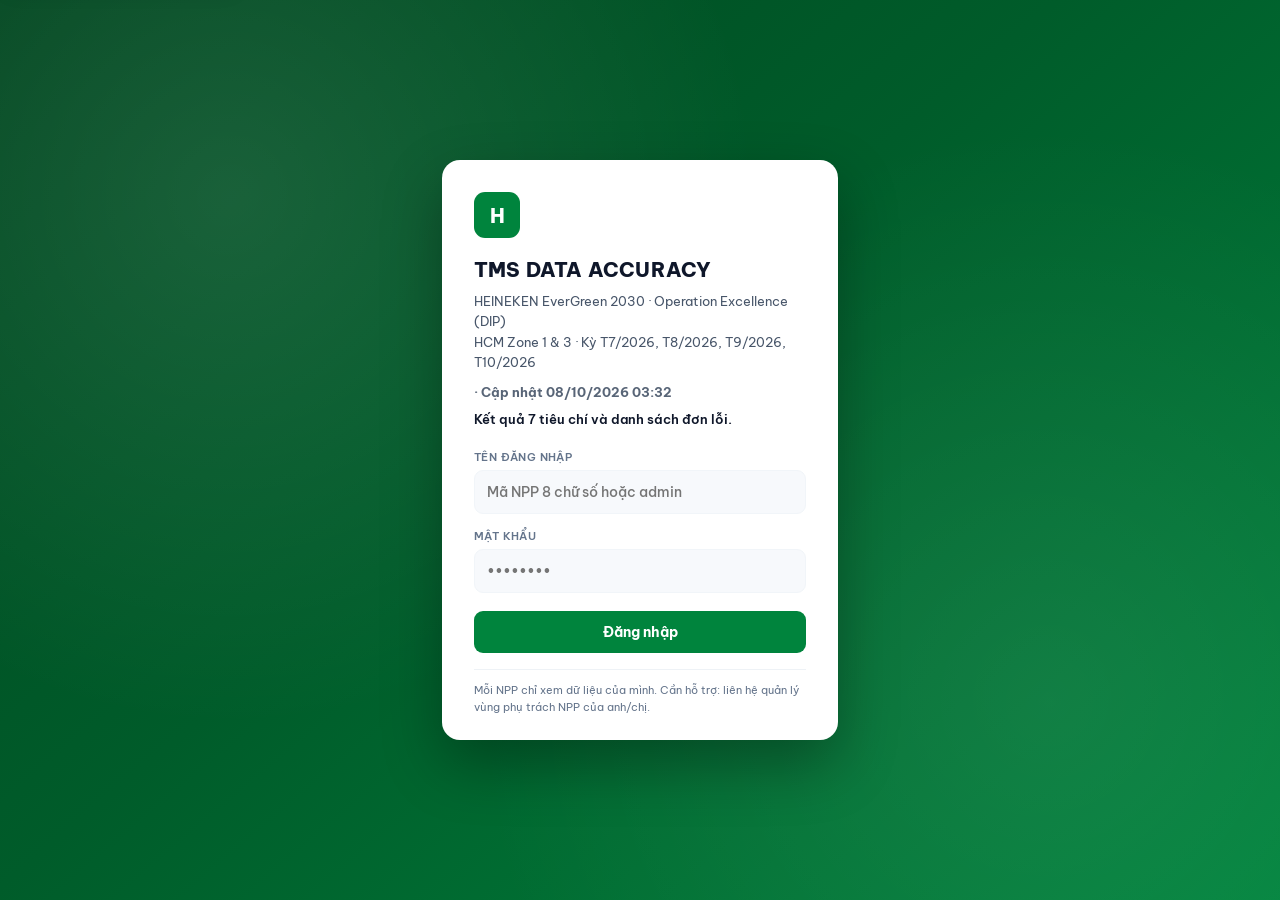
==== index.html @ 4afe0c62 "Cập nhật dashboard htranng97/Github-TMS@84542b5f4bfdf461547939c406c654702b0a2bc8" ====
<!doctype html>
<html lang="vi" data-theme="light"><head><meta charset="utf-8">
<meta name="viewport" content="width=device-width,initial-scale=1,viewport-fit=cover">
<meta name="robots" content="noindex,nofollow">
</head><body class="locked">
<title>TMS Data Accuracy · HCM Zone 1 &amp; 3</title>
<meta name="description" content="Bảng điều khiển KPI độ chính xác dữ liệu TMS — HCM Zone 1 &amp; 3, 6 tiêu chí.">
<link rel="preconnect" href="https://fonts.googleapis.com">
<link rel="preconnect" href="https://fonts.gstatic.com" crossorigin>
<link rel="stylesheet" href="https://fonts.googleapis.com/css2?family=Be+Vietnam+Pro:wght@400;500;600;700;800&amp;display=swap">
<style>
/* ══════════════════════════════════════════════════════════════════
   DESIGN TOKENS — REDESIGN v1. Moi mau/kich thuoc khai bao o day.
   Cam hard-code mau trong rule CSS.
   ══════════════════════════════════════════════════════════════════ */
:root{
  /* — thuong hieu — */
  --brand:#00843D; --brand-deep:#005C2A; --brand-tint:#E8F4ED;
  --tiger:#FFB81C; --larue:#E4002B; --biaviet:#0B4DA2; --edelweiss:#7BAFD4;
  /* — chu — */
  --ink:#0F172A; --ink-2:#475569; --ink-3:#94A3B8;
  --ink-label:#64748B;              /* nhan 11px: #94A3B8 chi 2,6:1 — khong du 4,5:1 */
  /* — be mat — */
  --line:#F1F5F9; --line-strong:#E2E8F0; --bg:#F7F9FC; --surface:#FFFFFF; --surface-2:#FAFCFE;
  /* — tin hieu — */
  --up:#16A34A; --down:#DC2626; --warn:#F59E0B;
  --up-ink:#15803D; --down-ink:#B91C1C; --warn-ink:#92610A;   /* ban dam cho CHU */
  /* — hinh khoi — */
  --r-card:16px; --r-panel:18px; --r-pill:999px;
  --sh-1:0 1px 2px rgba(15,23,42,.05);
  --sh-2:0 10px 28px -8px rgba(15,23,42,.12);
  --ease:cubic-bezier(.4,0,.2,1);
  /* — nhip — */
  --sp-1:8px; --sp-2:12px; --sp-3:16px; --sp-4:20px; --sp-5:24px; --sp-6:32px;
  /* — chu bat bien (khong doi theo theme) — */
  --white:#FFFFFF; --black:#000000;
  /* — font — */
  --ui:"Be Vietnam Pro","Inter",system-ui,-apple-system,"Segoe UI",Roboto,"Helvetica Neue",sans-serif;
  color-scheme:light;

  /* ── ALIAS: ten token cu tro vao token moi, JS/CSS cu khong phai sua ── */
  --brand-dk:var(--brand-deep); --brand-lt:var(--brand-tint);
  --s1:var(--biaviet); --s2:var(--larue); --s3:var(--edelweiss); --s4:var(--tiger);
  --good:var(--up-ink); --crit:var(--down); --warn-old:var(--warn-ink);
  --grp1:#94A3B8; --grp2:#CBD5E1; --rowhov:#F1F5F9;
  --plane:var(--bg);
  --ink2:var(--ink-2); --muted:var(--ink-label);
  --grid:#EEF2F6; --axis:var(--ink-3); --border:var(--line);
}
:root[data-theme="dark"]{
  --brand:#2FB866; --brand-deep:#1E8C4A; --brand-tint:#10271B;
  --tiger:#FFC94D; --larue:#FF6B7A; --biaviet:#5B9BE8; --edelweiss:#9BC6E6;
  --ink:#F1F5F9; --ink-2:#CBD5E1; --ink-3:#7F8C9E; --ink-label:#A3B0C2;
  --line:#1F2937; --line-strong:#334155; --bg:#0B1017; --surface:#151C26; --surface-2:#1A2330;
  --up:#34D399; --down:#F87171; --warn:#FBBF24;
  --up-ink:#5DDCA6; --down-ink:#FCA5A5; --warn-ink:#FCD34D;
  --sh-1:0 1px 2px rgba(0,0,0,.45);
  --sh-2:0 10px 28px -8px rgba(0,0,0,.6);
  --grp1:#64748B; --grp2:#3B4657; --rowhov:#1E2736;
  --grid:#273244;
  --dangerbg:#7F1D1D;
  color-scheme:dark;
}

/* token tu dong cho cac mau ban dam / nen-mau con lai */
:root{
  --x-00461f:#00461f;
  --x-046804:#046804;
  --x-06203d:#06203d;
  --x-066b31:#066b31;
  --x-08210f:#08210f;
  --x-087a39:#087a39;
  --x-111:#111;
  --x-1c62b8:#1c62b8;
  --x-1d1400:#1d1400;
  --x-2a0808:#2a0808;
  --x-2b0b0b:#2b0b0b;
  --x-3d2c00:#3d2c00;
  --x-4ede4e:#4ede4e;
  --x-6b4a00:#6b4a00;
  --x-7a5300:#7a5300;
  --x-7a5b00:#7a5b00;
  --x-7d1a1a:#7d1a1a;
  --x-8f1c1c:#8f1c1c;
  --x-8fbdf0:#8fbdf0;
  --x-999:#999;
  --x-a32020:#a32020;
  --x-a9760a:#a9760a;
  --x-b23232:#b23232;
  --x-e0a52a:#e0a52a;
  --x-e8bd63:#e8bd63;
  --x-f0b429:#f0b429;
  --x-ff8a8a:#ff8a8a;
  --x-ff9d9d:#ff9d9d;
  --x-ffd06b:#ffd06b;
}

:where(a,button,select,input,[tabindex]):focus-visible{
  outline:3px solid var(--white);outline-offset:2px;box-shadow:0 0 0 5px color-mix(in srgb, var(--black) 60%, transparent);border-radius:6px}
main :where(a,button,select,input,[tabindex]):focus-visible{outline-color:var(--ink);box-shadow:0 0 0 5px color-mix(in srgb, var(--brand) 35%, transparent)}
.sr-only{position:absolute;width:1px;height:1px;padding:0;margin:-1px;overflow:hidden;clip:rect(0 0 0 0);white-space:nowrap;border:0}
.skip{position:absolute;left:8px;top:-60px;z-index:300;background:var(--surface);color:var(--ink);
  padding:8px 16px;border-radius:9px;font-weight:700;box-shadow:0 6px 22px color-mix(in srgb, var(--black) 25%, transparent);transition:top .12s}
.skip:focus{top:8px}
@media (prefers-reduced-motion:reduce){*,*::before,*::after{transition-duration:.01ms!important;animation-duration:.01ms!important}}
@media (forced-colors:active){.bar-mini i{forced-color-adjust:none;background:Highlight}}
*{box-sizing:border-box}
html{overflow-x:hidden}
body{margin:0;background:var(--plane);color:var(--ink);font:400 14px/1.5 var(--ui);-webkit-font-smoothing:antialiased}
h1,h2,h3,.num,.val{font-family:var(--ui);letter-spacing:-.2px}
a{color:var(--brand)}
/* Mốc thời gian cập nhật dữ liệu */
.upd{display:inline-block;margin-left:6px;padding:2px 8px;border-radius:999px;
     background:color-mix(in srgb, var(--white) 18%, transparent);font-weight:700;font-size:13px;white-space:nowrap}
.upd-l{display:block;margin-top:10px;font-size:13px;font-weight:700;opacity:.9}
footer .upd-f{font-weight:700}
/* ---------- header ---------- */
body>header{background:linear-gradient(100deg,var(--brand-dk),var(--brand));color:var(--white);padding:16px 24px 0}
.hrow{display:flex;align-items:center;gap:16px;flex-wrap:wrap}
.logo{width:38px;height:38px;border-radius:9px;background:var(--white);display:grid;place-items:center;color:var(--brand);font:800 16px var(--ui);flex:none}
body>header h1{margin:0;font-size:20px;font-weight:800;letter-spacing:.2px}
body>header .sub{font-size:13px;opacity:.9;margin-top:2px}
.hspace{flex:1}
.ctrl{display:flex;align-items:center;gap:8px;flex-wrap:wrap;justify-content:flex-end}
select,button.btn{font:500 13px var(--ui);padding:8px 12px;border-radius:8px;border:1px solid color-mix(in srgb, var(--white) 62%, transparent);background:color-mix(in srgb, var(--white) 16%, transparent);color:var(--white);cursor:pointer;min-height:38px}
select option{color:var(--x-111)}
button.btn:hover,select:hover{background:color-mix(in srgb, var(--white) 24%, transparent)}
nav{display:flex;gap:2px;margin-top:16px;overflow-x:auto}
nav button{background:none;border:0;color:color-mix(in srgb, var(--white) 82%, transparent);font:600 13px var(--ui);padding:8px 12px;border-radius:9px 9px 0 0;cursor:pointer;white-space:nowrap}
nav button:hover{background:color-mix(in srgb, var(--white) 12%, transparent);color:var(--white)}
nav button.on{background:var(--plane);color:var(--brand);font-weight:700}
/* ---------- layout ---------- */
main{padding:20px 24px 32px;max-width:1500px;margin:0 auto}
.page{display:none} .page.on{display:block}
.card{background:var(--surface);border:1px solid var(--border);border-radius:14px;padding:16px 20px;margin-bottom:18px}
.card h2{margin:0 0 3px;font-size:16px;font-weight:700}
.card .cap{color:var(--ink2);font-size:13px;margin:0 0 14px}
.grid{display:grid;gap:12px}
/* Ô lưới mặc định min-width:auto nên không co dưới bề rộng nội dung —
   khung cuộn ngang của biểu đồ bị đẩy tràn cả trang trên điện thoại. */
.grid>*{min-width:0}
.cwrap{min-width:0}
.g4{grid-template-columns:repeat(auto-fit,minmax(215px,1fr))}
.g3{grid-template-columns:repeat(auto-fit,minmax(290px,1fr))}
.g2{grid-template-columns:repeat(auto-fit,minmax(380px,1fr))}
/* ---------- tiles ---------- */
.tile{background:var(--surface);border:1px solid var(--border);border-radius:14px;padding:16px 16px}
.tile .lbl{font-size:11px;font-weight:600;letter-spacing:.5px;text-transform:uppercase;color:var(--muted)}
.tile .val{font:800 32px/1.15 var(--ui);margin:7px 0 3px}
.tile .note{font-size:13px;color:var(--ink2)}
.tile.hero{background:linear-gradient(115deg,var(--brand-dk),var(--brand));color:var(--white);border:0}
.tile.hero.bad{background:linear-gradient(115deg,var(--x-7d1a1a),var(--x-b23232))}
.tile.hero.warn{background:linear-gradient(115deg,var(--x-7a5300),var(--x-a9760a))}
.tile.hero .lbl,.tile.hero .note{color:color-mix(in srgb, var(--white) 88%, transparent)}
.tile.hero .chip{background:color-mix(in srgb, var(--white) 18%, transparent);border-color:color-mix(in srgb, var(--white) 50%, transparent);color:var(--white)}
.tile.hero .val{font-size:32px}
.bar-mini{height:6px;border-radius:3px;background:var(--grid);margin-top:9px;overflow:hidden}
.bar-mini i{display:block;height:100%;border-radius:3px}
/* ---------- chips ---------- */
.chip{display:inline-flex;align-items:center;gap:5px;font:600 11px var(--ui);padding:3px 8px;border-radius:999px;white-space:nowrap;max-width:100%}
.chip .ic{font-size:11px;line-height:1}
.lchip{display:flex;flex-direction:column;align-items:flex-start;gap:1px;border-radius:9px;padding:4px 8px;margin:0 0 4px;max-width:240px;white-space:normal}
.lchip .ic{display:none}
.lchip strong{font-weight:700}
.lchip em{font-style:normal;font-weight:500;font-size:11px;color:var(--ink2);line-height:1.35}
.chip.pass{color:var(--x-046804);background:color-mix(in srgb, var(--up) 13%, transparent);border:1px solid color-mix(in srgb, var(--up) 35%, transparent)}
.chip.fail{color:var(--x-a32020);background:color-mix(in srgb, var(--down) 13%, transparent);border:1px solid color-mix(in srgb, var(--down) 40%, transparent)}
.chip.gap{color:var(--x-7a5b00);background:color-mix(in srgb, var(--warn) 16%, transparent);border:1px solid color-mix(in srgb, var(--warn) 45%, transparent)}
/* Chip Loại lỗi: VẠCH TRÁI = nhóm tiêu chí (đúng màu biểu đồ ở tab Tổng quan),
   NỀN = mức ưu tiên. Nền đỏ chỉ dành cho tiêu chí mà NPP của dòng đó ĐANG TRƯỢT;
   tiêu chí đang đạt để nền xám — lỗi vẫn ghi nhận nhưng không phải việc phải làm ngay. */
.lchip{border-radius:3px 9px 9px 3px}
/* Mọi đơn trong bảng đều là lỗi -> TẤT CẢ chip dùng CHUNG MỘT NỀN (.chip.fail).
   Không tách nền theo tiêu chí đang trượt / đang đạt: bảng có tới 12 cột,
   thêm một tầng màu nữa chỉ làm rối mắt. Câu hỏi "tiêu chí nào đang trượt"
   đã được 4 thẻ đầu tab trả lời rồi, không cần lặp lại ở từng dòng. */
.lchip .xm{font-style:normal;margin-right:2px}
.lchip{border-left-width:3px!important;border-left-style:solid!important}
.lchip.c-geo{border-left-color:var(--s1)!important}
.lchip.c-ot{border-left-color:var(--s2)!important}
.lchip.c-dt{border-left-color:var(--s3)!important}
.lchip.c-pl{border-left-color:var(--s4)!important}
.lchip.c-un{border-left-color:var(--axis)!important}
:root[data-theme="dark"] .chip.pass{color:var(--x-4ede4e)}
:root[data-theme="dark"] .chip.fail{color:var(--x-ff8a8a)}
:root[data-theme="dark"] .chip.gap{color:var(--x-ffd06b)}
/* ---------- table ---------- */
table{width:100%;border-collapse:collapse;font-size:13px}
th{text-align:left;font:600 11px var(--ui);letter-spacing:.4px;text-transform:uppercase;color:var(--muted);padding:8px 8px;border-bottom:1px solid var(--axis);white-space:nowrap;position:sticky;top:0;background:var(--surface);z-index:2}
/* Ô tiêu đề DÒNG là dữ liệu (tên NPP, biển số, tài khoản) — không viết hoa toàn bộ,
   nếu không "HMcc" sẽ hiện thành "HMCC", sai tên nhà phân phối. */
tbody th{text-transform:none;font:600 13px var(--ui);letter-spacing:0;color:var(--ink)}
td{padding:8px 8px;border-bottom:1px solid var(--grid);vertical-align:middle}
td.n{text-align:right;font-variant-numeric:tabular-nums}
tbody tr:hover{background:var(--brand-lt)}
.scroll{max-height:560px;overflow:auto;border:1px solid var(--border);border-radius:10px;position:relative}
.scroll.more{-webkit-mask-image:linear-gradient(var(--black) 93%,transparent);mask-image:linear-gradient(var(--black) 93%,transparent)}
.scrollnote{font:500 13px var(--ui);color:var(--ink2);margin:0 0 6px;display:flex;align-items:center;gap:6px}
.scrollnote::before{content:"⇅";font-size:13px;color:var(--muted)}
.wrap{overflow-x:auto}
/* ---------- charts ---------- */
svg{display:block;width:100%;height:auto;overflow:visible}
/* Biểu đồ vẽ bằng viewBox nên chữ co giãn theo bề ngang khung chứa.
   Giới hạn phóng tối đa 1,25x ở màn hình rộng (trước đây tới 1,79x — chữ trục to hơn cả tiêu đề)
   và chặn thu nhỏ dưới ngưỡng đọc được ở màn hình hẹp (trước đây còn ~0,45x ≈ 5px). */
.cwrap{overflow-x:auto;-webkit-overflow-scrolling:touch}
.cwrap>svg{margin-inline:auto}
@media (max-width:760px){
  .cwrap{padding-bottom:6px}
  .cwrap>svg{min-width:620px}
  .cwrap::after{content:"↔ vuốt ngang";display:block;
    font:500 11px var(--ui);color:var(--muted);padding-top:4px}
}
.gl{stroke:var(--grid);stroke-width:1}
.ax{stroke:var(--axis);stroke-width:1}
.tk{fill:var(--muted);font:500 11px var(--ui);font-variant-numeric:tabular-nums}
.vl{fill:var(--ink);font:600 11px var(--ui);font-variant-numeric:tabular-nums}
.thr{stroke:var(--crit);stroke-width:1.5;stroke-dasharray:5 4}
.thrl{fill:var(--crit);font:600 11px var(--ui)}
.legend{display:flex;gap:16px;flex-wrap:wrap;margin:4px 0 12px}
.legend span{display:inline-flex;align-items:center;gap:6px;font-size:13px;color:var(--ink2)}
.legend i{width:22px;height:0;border-top-width:3px;border-top-style:solid;flex:none}
.hit{fill:transparent;cursor:pointer}
.seg-l{fill:var(--white);font:700 11px var(--ui);font-variant-numeric:tabular-nums;pointer-events:none;
  paint-order:stroke;stroke:color-mix(in srgb, var(--black) 28%, transparent);stroke-width:2.5px}
.rowlink{cursor:pointer}
.rowlink .rowbg{fill:transparent}
.rowlink:hover .rowbg,.rowlink:focus .rowbg,.rowlink:focus-visible .rowbg{fill:var(--brand-lt)}
.rowlink:hover .vl.rlbl,.rowlink:focus .vl.rlbl{fill:var(--brand);text-decoration:underline}
.rowlink:focus-visible{outline:2px solid var(--brand);outline-offset:1px}
.rowlink .rlgo{fill:var(--muted);font:700 13px var(--ui)}
.rowlink:hover .rlgo,.rowlink:focus .rlgo{fill:var(--brand)}
#tip{position:fixed;z-index:99;pointer-events:none;background:var(--surface);color:var(--ink);border:1px solid var(--border);border-radius:9px;padding:8px 12px;font-size:13px;box-shadow:0 6px 22px color-mix(in srgb, var(--black) 16%, transparent);opacity:0;transition:opacity .1s;max-width:260px}
#tip b{font-weight:700}
#tip .r{display:flex;align-items:center;gap:8px;margin-top:4px}
#tip .r i{width:9px;height:9px;border-radius:50%;flex:none}
/* ---------- misc ---------- */
.banner{background:var(--brand-lt);border:1px solid color-mix(in srgb, var(--brand) 25%, transparent);border-left:4px solid var(--brand);border-radius:10px;padding:12px 16px;font-size:13px;margin-bottom:18px;color:var(--ink2)}
.banner b{color:var(--ink)}
.f{display:flex;gap:8px;flex-wrap:wrap;align-items:center;margin-bottom:12px}
.f input,.f select{font:500 13px var(--ui);padding:8px 8px;border-radius:8px;border:1px solid var(--border);background:var(--surface);color:var(--ink)}
.f input[type=text]{min-width:190px}
.f input[type=checkbox]{min-width:0;width:15px;height:15px;padding:0;border-radius:4px}
.pager{display:flex;align-items:center;gap:8px;flex-wrap:wrap;margin-top:12px}
.pager button{font:600 13px var(--ui);padding:8px 12px;border-radius:8px;border:1px solid var(--border);
  background:var(--surface);color:var(--ink);cursor:pointer;min-height:36px}
.pager button:disabled{opacity:.4;cursor:not-allowed}
.pager .pinfo{font:600 13px var(--ui);color:var(--ink2);font-variant-numeric:tabular-nums}
.btn-exp{font:600 13px var(--ui);padding:8px 12px;border-radius:8px;border:1px solid var(--brand);
  background:var(--brand);color:var(--white);cursor:pointer;min-height:36px}
.btn-exp:hover{background:var(--brand-dk)}
:root[data-theme="dark"] .btn-exp{background:var(--x-087a39);border-color:var(--x-087a39)}
:root[data-theme="dark"] .btn-exp:hover{background:var(--x-066b31);border-color:var(--x-066b31)}
.btn-exp:disabled,.btn-csv:disabled{opacity:.45;cursor:not-allowed}
.btn-csv{font:600 13px var(--ui);padding:8px 12px;border-radius:8px;border:1px solid var(--border);
  background:var(--surface);color:var(--ink2);cursor:pointer;min-height:36px}
.btn-csv:hover{border-color:var(--brand);color:var(--brand)}
.pill{font:600 11px var(--ui);color:var(--ink2);background:var(--plane);border:1px solid var(--border);padding:4px 8px;border-radius:999px}
.kv{display:grid;grid-template-columns:auto 1fr;gap:6px 12px;font-size:13px}
.kv dt{color:var(--ink2)} .kv dd{margin:0;font-weight:600;font-variant-numeric:tabular-nums}
ul.tight{margin:6px 0 0;padding-left:16px} ul.tight li{margin:4px 0;color:var(--ink2)}
ul.tight b{color:var(--ink)}
footer{color:var(--muted);font-size:13px;text-align:center;padding:8px 0 32px;line-height:1.7}
.formula{font:500 13px ui-monospace,SFMono-Regular,Menlo,monospace;background:var(--plane);border:1px solid var(--border);border-radius:7px;padding:2px 8px;display:inline-block;color:var(--ink2)}
/* ================= RESPONSIVE ================= */
@media (max-width:1100px){ main{padding:16px 16px 32px} body>header{padding:12px 16px 0} }
@media (max-width:860px){
  nav{flex-wrap:wrap;gap:4px;overflow:visible}
  .recs{grid-template-columns:1fr}
  nav button{flex:1 1 30%;font-size:13px;padding:8px 8px;border-radius:9px;text-align:center}
  nav button.on{background:var(--plane)}
  .g4{grid-template-columns:repeat(auto-fit,minmax(160px,1fr))}
  .g2,.g3{grid-template-columns:1fr}
  body>header h1{font-size:16px}
  body>header .sub{font-size:11px}
  .card{padding:16px 12px}
  .tile .val{font-size:32px} .tile.hero .val{font-size:32px}
}
@media (max-width:640px){
  .hspace{flex-basis:100%;height:0}
  .ctrl{width:100%;justify-content:stretch;margin-top:10px}
  .ctrl>*{flex:1 1 auto}
  .who{flex:1 1 100%;text-align:center}
  nav button{flex:1 1 30%;font-size:11px;padding:8px 4px}
  body>header{padding:8px 12px 0}
  .logo{width:32px;height:32px;font-size:16px}
  body>header h1{font-size:16px;line-height:1.25}
  body>header{padding-top:8px}
  body>header .sub{font-size:11px;line-height:1.35;margin-top:1px}
  .hrow{gap:8px}
  .who{padding:4px 8px;font-size:11px}
  nav{margin-top:10px}
  .ctrl{margin-top:8px;gap:6px}
  select,button.btn{padding:8px 8px;font-size:13px;min-height:34px}
  main{padding:12px 12px 32px}
  /* Vùng chạm: nav 30px, checkbox 15px, nút phân trang <32px — dưới chuẩn WCAG 2.5.5 */
  nav button{min-height:40px}
  .f input,.f select{min-height:40px}
  .f input[type=checkbox]{width:20px;height:20px;min-height:0}
  .pager button,.btn-exp,.btn-csv{min-height:40px}
  .cellbtn{min-height:34px}
  .banner{padding:12px 12px;font-size:13px}
  /* Bảng -> thẻ: mỗi dòng là 1 khối, nhãn cột hiện trước giá trị */
  table.rt thead{position:absolute;width:1px;height:1px;overflow:hidden;clip:rect(0 0 0 0)}
  table.rt,table.rt tbody,table.rt tr,table.rt td{display:block;width:100%}
  table.rt tr{border:1px solid var(--border);border-radius:11px;margin-bottom:10px;padding:4px 2px;background:var(--surface)}
  table.rt tr.pg.alt{background:var(--plane)}
  table.rt td{border:0;border-bottom:1px solid var(--grid);display:flex;justify-content:space-between;
    align-items:center;gap:12px;padding:8px 12px;text-align:right}
  table.rt td:last-child{border-bottom:0}
  table.rt td::before{content:attr(data-l);font:600 11px var(--ui);letter-spacing:.3px;text-transform:uppercase;
    color:var(--muted);text-align:left;flex:1 1 38%;min-width:0}
  table.rt td>*,table.rt td .chip{max-width:100%}
  table.rt td .chip{white-space:normal;text-align:left}
  table.rt td{flex-wrap:wrap;min-width:0}
  table.rt td.n{text-align:right}
  table.rt td[hidden]{display:none!important}
  table.rt td{padding:6px 12px;font-size:13px}
  table.rt td::before{font-size:11px}
  table.rt tr{margin-bottom:8px}
  table.rt .seqn,table.rt .rbadge{font-size:11px}
  #p-errors table.rt td .plan-h{font-size:13px}
  table.rt tr.pg td:first-child{border-left:0}
  table.rt tr.pg{border-left:4px solid var(--axis)}
  table.rt tr.pg.g0{border-left-color:var(--grp1)}
  table.rt tr.pg.g1{border-left-color:var(--grp2)}
  /* Trước: gỡ khung cuộn trên điện thoại làm bảng dài bung hết —
     trang "4 tiêu chí còn lại" cao 46.192px (≈55 màn hình). Giữ khung cuộn lại. */
  .scroll{max-height:72vh;overflow:auto}
}
/* ================= PRINT ================= */
@media print{
  nav,.ctrl,.skip,#tip,.f,.pager{display:none!important}
  body>header{background:none!important;color:var(--black);padding:0 0 8px;border-bottom:2px solid var(--black)}
  body>header h1,body>header .sub{color:var(--black)}
  .logo{background:var(--black);color:var(--white)}
  body.locked>header,body.locked>main{display:block!important}
  #login{display:none!important}
  .page{display:none!important} .page.on{display:block!important}
  .scroll,.wrap{max-height:none!important;overflow:visible!important;border:0}
  th{position:static!important}
  thead{display:table-header-group} tr{break-inside:avoid} .card{break-inside:avoid;border:1px solid var(--x-999)}
  .tile.hero{background:none!important;color:var(--black)!important;border:2px solid var(--black)}
  .tile.hero .lbl,.tile.hero .note{color:var(--black)!important}
}
/* ---- nhóm dòng cùng PlanNumber ---- */
tr.pg td{background:var(--surface)}
tr.pg.alt td{background:var(--plane)}
tr.pg td:first-child{border-left:3px solid transparent}
tr.pg.g0 td:first-child{border-left-color:var(--grp1)}
tr.pg.g1 td:first-child{border-left-color:var(--grp2)}
tr.pg.start td{border-top:2px solid var(--axis)}
tr.pg.start:first-child td{border-top:0}
tbody tr.pg:hover td{background:var(--rowhov)}
tbody tr.pg:hover td.gap-bad{background:color-mix(in srgb, var(--down) 20%, transparent)}
button.tile-act{text-align:left;font:inherit;cursor:pointer;display:block;width:100%}
button.tile-act:hover{border-color:var(--brand);box-shadow:0 2px 10px color-mix(in srgb, var(--brand) 14%, transparent)}
.gonote{color:var(--brand);font-weight:600;margin-top:8px}
/* Tile trong cùng hàng có nội dung dài ngắn khác nhau nên nhãn, số và dòng "Xem chi tiết"
   lệch nhau tới ~30px. Đẩy CTA xuống đáy để mọi tile cùng mốc. */
.grid.g4>.tile,.grid.g4>.tile-act{display:flex;flex-direction:column}
.grid.g4>.tile .gonote,.grid.g4>.tile-act .gonote{margin-top:auto;padding-top:8px}
.cellbtn{background:none;border:0;padding:0;cursor:pointer;display:inline-flex;align-items:center;gap:5px;font:inherit}
.cellbtn:hover .chip{text-decoration:underline}
.gochev{color:var(--brand);font-weight:700;font-size:13px}
h2.sect{font-size:16px;font-weight:700;margin:22px 0 2px}
p.sect-cap{color:var(--ink2);font-size:13px;margin:0 0 12px}
.plan-h{display:flex;align-items:center;gap:8px;font-weight:700}
.plan-h .dot{width:9px;height:9px;border-radius:50%;flex:none}
.uchip{display:inline-flex;align-items:center;gap:6px;font:600 13px var(--ui);background:var(--surface);
  border:1px solid var(--border);border-radius:999px;padding:3px 8px;margin:3px 5px 0 0;color:var(--ink)}
.uchip b{color:var(--crit);font-variant-numeric:tabular-nums}
.recs{display:grid;gap:12px}
@media(min-width:1000px){
  .recs{grid-template-columns:1fr 1fr}
  .recs:has(>.rec:only-child){grid-template-columns:minmax(0,760px)}
}
.rec{border:1px solid var(--border);border-left:4px solid var(--axis);border-radius:12px;padding:12px 16px;background:var(--plane)}
.rec.pri-hi{border-left-color:var(--crit)}
.rec.pri-md{border-left-color:var(--warn)}
.rec.pri-lo{border-left-color:var(--brand)}
.rec-h{display:flex;align-items:center;gap:8px;flex-wrap:wrap}
.rec-u{font:700 16px var(--ui)}
.rec-n{font-size:13px;color:var(--ink2);margin:8px 0 0;font-variant-numeric:tabular-nums}
.rec-c{font-size:13px;color:var(--ink2);margin:9px 0 0;line-height:1.55}
.rec-c b,.rec-a b{color:var(--ink)}
.rec-a{margin:11px 0 0;padding-left:0;list-style:none;counter-reset:ra}
.rec-a li{position:relative;font-size:13px;color:var(--ink2);line-height:1.55;margin:0 0 9px;padding-left:24px;counter-increment:ra}
.rec-a li::before{content:counter(ra);position:absolute;left:0;top:1px;width:18px;height:18px;border-radius:50%;
  background:var(--surface);border:1px solid var(--border);color:var(--ink2);font:700 11px var(--ui);display:grid;place-items:center}
.own{display:inline-block;font:700 11px var(--ui);letter-spacing:.3px;text-transform:uppercase;
  background:var(--surface);border:1px solid var(--border);color:var(--ink);padding:2px 8px;border-radius:999px;margin-right:7px;white-space:nowrap}
@media (max-width:400px){.own{white-space:normal;display:inline;border-radius:6px}.rec{padding:12px 12px}}
.ubar{display:flex;align-items:center;gap:8px;justify-content:flex-end}
.ubar .track{width:74px;height:7px;border-radius:4px;background:var(--grid);overflow:hidden;flex:none}
.ubar .track i{display:block;height:100%;border-radius:4px;background:var(--crit)}
.ubar b{font-variant-numeric:tabular-nums;min-width:52px;text-align:right}
.utag{font:600 11px var(--ui);border:1px solid var(--border);background:var(--plane);
  color:var(--ink2);padding:2px 8px;border-radius:999px;white-space:nowrap}
tr.hot th[scope=row],tr.hot td{background:color-mix(in srgb, var(--down) 6%, transparent)}
tr.hot:hover td{background:color-mix(in srgb, var(--down) 12%, transparent)}
.rank{display:inline-grid;place-items:center;width:20px;height:20px;border-radius:50%;font:700 11px var(--ui);
  background:var(--plane);border:1px solid var(--border);color:var(--ink2);margin-right:7px}
tr.hot .rank{background:var(--crit);border-color:var(--crit);color:var(--white)}
:root[data-theme="dark"] tr.hot .rank{color:var(--x-2a0808)}
details.dtbl{margin-top:12px;border-top:1px solid var(--grid);padding-top:8px}
details.dtbl>summary{cursor:pointer;font:600 13px var(--ui);color:var(--brand);padding:4px 0}
details.dtbl>summary:focus-visible{outline:3px solid var(--ink);outline-offset:2px}
.plan-c{display:flex;align-items:center;gap:8px;color:var(--muted)}
.plan-c .ln{width:9px;text-align:center;flex:none}
.rbadge{font:600 11px var(--ui);color:var(--ink2);background:var(--plane);border:1px solid var(--border);
  padding:2px 8px;border-radius:999px;white-space:nowrap}
tr.pg.alt .rbadge{background:var(--surface)}
.seqn{font:500 11px var(--ui);color:var(--muted);font-variant-numeric:tabular-nums}
td.gap-bad{background:color-mix(in srgb, var(--down) 12%, transparent);color:var(--x-a32020);font-weight:700}
td.gap-bad::before{content:"✕ ";font-size:11px}
:root[data-theme="dark"] td.gap-bad{color:var(--x-ff8a8a);background:color-mix(in srgb, var(--down) 22%, transparent)}
tbody tr:hover td.gap-bad{background:color-mix(in srgb, var(--down) 20%, transparent)}
/* ---- trang Cách chấm điểm ---- */
.gatewrap{background:var(--plane);border:1px solid var(--border);border-radius:12px;padding:12px 8px}
.gatewrap svg{max-width:920px;margin:0 auto}
.gate-m{display:none}
.gm-list{display:flex;flex-wrap:wrap;gap:6px;justify-content:center}
.gm-k{font:600 13px var(--ui);background:var(--surface);border:1px solid var(--axis);
  border-radius:8px;padding:6px 8px;color:var(--ink)}
.gm-and{text-align:center;margin:10px 0;font:600 13px var(--ui);color:var(--ink2);position:relative}
.gm-and::before{content:"↓";display:block;font-size:16px;color:var(--muted);margin-bottom:4px}
.gm-and b{color:var(--brand);font-weight:800}
.gm-out{border-radius:10px;padding:8px 12px;font:700 13px var(--ui);margin-top:8px;text-align:center}
.gm-out em{display:block;font:500 11px var(--ui);font-style:normal;color:var(--ink2);margin-top:3px}
.gm-out.ok{background:color-mix(in srgb, var(--up) 12%, transparent);border:1px solid var(--good);color:var(--x-046804)}
.gm-out.no{background:color-mix(in srgb, var(--down) 12%, transparent);border:1px solid var(--crit);color:var(--x-a32020)}
:root[data-theme="dark"] .gm-out.ok{color:var(--x-4ede4e)}
:root[data-theme="dark"] .gm-out.no{color:var(--x-ff8a8a)}
.gt-t{fill:var(--ink);font:600 13px var(--ui)}
.gt-g{fill:var(--brand);font:800 16px var(--ui)}
.gt-s{fill:var(--muted);font:500 11px var(--ui)}
.gt-o{font:700 13px var(--ui)}
.tiers{display:grid;gap:12px}
@media(min-width:900px){.tiers{grid-template-columns:repeat(2,1fr)}}
.tier{border:1px solid var(--border);border-radius:12px;padding:12px 16px;background:var(--plane);border-top:4px solid var(--axis)}
.tier.t-hard{border-top-color:var(--crit)} .tier.t-mid{border-top-color:var(--s2)}
.tier.t-soft{border-top-color:var(--brand)} .tier.t-plan{border-top-color:var(--s1)}
.tier-h{display:flex;align-items:baseline;gap:12px;flex-wrap:wrap;margin-bottom:9px}
.tier-n{font:800 32px var(--ui);letter-spacing:-.5px}
.tier.t-hard .tier-n{color:var(--crit)} .tier.t-mid .tier-n{color:var(--s2)}
.tier.t-soft .tier-n{color:var(--brand)} .tier.t-plan .tier-n{color:var(--s1)}
.tier-l{font:600 13px var(--ui);color:var(--ink2)}
.tier ul{margin:0;padding-left:16px} .tier li{font-size:13px;color:var(--ink2);margin:0 0 5px;line-height:1.5}
.tier li b{color:var(--ink)}
.tier-w{margin:10px 0 0;font-size:13px;color:var(--ink2);line-height:1.55;background:var(--surface);
  border-radius:8px;padding:8px 12px}
.kgrid{display:grid;gap:12px}
@media(min-width:820px){.kgrid{grid-template-columns:repeat(2,1fr)}}
@media(min-width:1300px){.kgrid{grid-template-columns:repeat(3,1fr)}}
.kcard{border:1px solid var(--border);border-radius:12px;padding:16px 16px;background:var(--plane);display:flex;flex-direction:column}
.kcard.gapcard{background:color-mix(in srgb, var(--warn) 7%, transparent);border-color:color-mix(in srgb, var(--warn) 40%, transparent)}
.k-h{display:flex;align-items:center;gap:12px;margin-bottom:10px}
.k-i{font-size:20px;line-height:1;flex:none}
.k-n{font:700 13px var(--ui);letter-spacing:.2px}
.k-th{font:700 13px var(--ui);color:var(--brand)}
.kcard.gapcard .k-th{color:var(--warn-ink)}
.k-q{margin:0 0 10px;font-size:14px;font-weight:600;line-height:1.45;color:var(--ink)}
.k-ok{margin:0 0 8px;font-size:13px;color:var(--ink2);line-height:1.55}
.k-ex{margin:0 0 10px;font-size:13px;color:var(--ink2);line-height:1.55;background:var(--surface);
  border-left:3px solid var(--brand);border-radius:0 8px 8px 0;padding:8px 12px}
.kcard.gapcard .k-ex{border-left-color:var(--warn)}
.k-who{margin:auto 0 0;font-size:13px;color:var(--ink2);line-height:1.5;display:flex;gap:8px;align-items:flex-start}
.kcard code{font-family:ui-monospace,SFMono-Regular,Menlo,monospace;font-size:11px;background:var(--surface);
  border:1px solid var(--border);border-radius:5px;padding:1px 5px}
/* ---- Tóm tắt điều hành ---- */
.card.exsum{border-left:4px solid var(--brand);background:var(--plane)}
.exlead{font-size:14px;line-height:1.65;color:var(--ink2);margin:0 0 12px}
.exlead b{color:var(--ink)}
ol.exacts{margin:0 0 10px;padding-left:0;list-style:none;counter-reset:ex}
ol.exacts li{position:relative;padding-left:32px;margin:0 0 11px;counter-increment:ex;font-size:13px;line-height:1.55;color:var(--ink)}
ol.exacts li::before{content:counter(ex);position:absolute;left:0;top:0;width:21px;height:21px;border-radius:50%;
  background:var(--brand);color:var(--white);font:700 11px var(--ui);display:grid;place-items:center}
ol.exacts .exw{font-size:13px;color:var(--ink2);line-height:1.55;margin-top:3px}
/* hạn chót gắn liền chủ thể trong CTA điều hành */
.due{display:inline-block;font:700 11px var(--ui);letter-spacing:.3px;text-transform:uppercase;
  background:color-mix(in srgb, var(--down) 12%, transparent);border:1px solid color-mix(in srgb, var(--down) 40%, transparent);color:var(--x-a32020);
  padding:2px 8px;border-radius:999px;margin-right:7px;white-space:nowrap}
:root[data-theme="dark"] .due{color:var(--x-ff8a8a)}
.exif{margin:6px 0 0;font-size:13px;color:var(--ink2);line-height:1.55;
  border-left:3px solid var(--crit);padding-left:8px}
.exif b{color:var(--ink)}
/* ---- lối khiếu nại của NPP ---- */
ol.appeal{margin:10px 0 0;padding:0;list-style:none;counter-reset:ap}
ol.appeal li{position:relative;padding-left:24px;margin:0 0 8px;counter-increment:ap;
  font-size:13px;line-height:1.55;color:var(--ink2)}
ol.appeal li::before{content:counter(ap);position:absolute;left:0;top:1px;width:19px;height:19px;border-radius:50%;
  background:var(--brand);color:var(--white);font:700 11px var(--ui);display:grid;place-items:center}
ol.appeal b{color:var(--ink)}
.todo{background:var(--plane);border:1px dashed var(--axis);border-radius:6px;padding:1px 8px;
  font:600 13px var(--ui);color:var(--warn-ink)}
/* ---- trạng thái rỗng ---- */
.empty{padding:24px 16px;text-align:center;color:var(--ink2);font-size:13px;line-height:1.6}
.empty b{color:var(--ink);display:block;font-size:14px;margin-bottom:4px}
/* ---- tiêu đề cột bấm được để sắp xếp ---- */
th.sortable{padding:0}
th.sortable .sortbtn{width:100%;display:flex;align-items:center;gap:5px;background:none;border:0;cursor:pointer;
  font:600 11px var(--ui);letter-spacing:.4px;text-transform:uppercase;color:var(--muted);
  padding:8px 8px;min-height:0;border-radius:0;text-align:left}
th.sortable.n .sortbtn{justify-content:flex-end}
th.sortable .sortbtn:hover{color:var(--brand);background:var(--brand-lt)}
th.sortable .sar{font-size:11px;opacity:.35}
th.sortable[aria-sort="ascending"] .sortbtn,th.sortable[aria-sort="descending"] .sortbtn{color:var(--brand)}
th.sortable[aria-sort="ascending"] .sar,th.sortable[aria-sort="descending"] .sar{opacity:1}
#p-errors tbody tr.alt td{background:var(--plane)}
/* Trước: th{white-space:nowrap} khiến bề rộng cột do ĐỘ DÀI TIÊU ĐỀ quyết định —
   cột "Thời gian outlet→outlet (phút)" chiếm 277px cho giá trị "0,5", còn cột "Loại lỗi"
   chỉ được 98px nên dòng cao tới 417px và bảng tràn ngang (1454px trong khung 1344px). */
#p-errors .scroll th{white-space:normal}
#p-errors .scroll th .sortbtn{white-space:normal}
#p-errors .scroll td[data-l="Loại lỗi"],#p-errors .scroll th:last-child{min-width:196px}
#p-errors .scroll td[data-l="Mã chuyến"]{min-width:150px}
#p-errors .scroll .lchip{max-width:100%}
.sortnote{display:flex;align-items:center;gap:8px;flex-wrap:wrap;background:color-mix(in srgb, var(--warn) 10%, transparent);
  border:1px solid color-mix(in srgb, var(--warn) 40%, transparent);border-radius:9px;padding:8px 12px;font-size:13px;color:var(--ink2);margin:0 0 10px}
.errtbl th .chip{white-space:nowrap}
details.faq{border:1px solid var(--border);border-radius:10px;margin-bottom:8px;background:var(--plane)}
details.faq>summary{cursor:pointer;font:600 13px var(--ui);padding:12px 16px;list-style:none;
  display:flex;align-items:center;gap:8px;color:var(--ink)}
details.faq>summary::before{content:"?";flex:none;width:19px;height:19px;border-radius:50%;
  background:var(--brand);color:var(--white);font:700 11px var(--ui);display:grid;place-items:center}
details.faq>summary::-webkit-details-marker{display:none}
details.faq[open]>summary{border-bottom:1px solid var(--border)}
details.faq>summary:focus-visible{outline:3px solid var(--ink);outline-offset:-3px}
.faq-a{padding:12px 16px 12px 32px;font-size:13px;color:var(--ink2);line-height:1.65}
.faq-a b{color:var(--ink)}
/* ---------- login ---------- */
body.locked>header,body.locked>main{display:none}
#login{display:none;position:fixed;inset:0;z-index:200;background:linear-gradient(140deg,var(--x-00461f) 0%,var(--brand-dk) 45%,var(--brand) 100%);
  align-items:center;justify-content:center;padding:24px}
body.locked #login{display:flex}
#login::before{content:"";position:absolute;inset:0;
  background:radial-gradient(circle at 18% 22%,color-mix(in srgb, var(--white) 10%, transparent),transparent 42%),radial-gradient(circle at 82% 78%,color-mix(in srgb, var(--white) 7%, transparent),transparent 46%)}
#loginbox{position:relative;width:100%;max-width:396px;background:var(--surface);border-radius:18px;padding:32px 32px 24px;
  box-shadow:0 24px 60px color-mix(in srgb, var(--black) 32%, transparent);text-align:left}
#loginbox .lgo{width:46px;height:46px;border-radius:11px;background:var(--brand);color:var(--white);display:grid;place-items:center;font:800 20px var(--ui);margin-bottom:16px}
#loginbox h2{margin:0;font-size:20px;font-weight:800;letter-spacing:.2px}
#loginbox .lsub{margin:5px 0 8px;font-size:13px;color:var(--ink2);line-height:1.55}
#loginbox .lwhat{margin:0 0 20px;font-size:13px;color:var(--ink);line-height:1.5;font-weight:600}
#loginbox label{display:block;font:600 11px var(--ui);letter-spacing:.4px;text-transform:uppercase;color:var(--muted);margin:0 0 6px}
#loginbox input{width:100%;font:500 14px var(--ui);padding:12px 12px;margin-bottom:15px;border-radius:9px;
  border:1px solid var(--border);background:var(--plane);color:var(--ink)}
#loginbox input:focus{outline:2px solid var(--brand);outline-offset:1px;border-color:transparent}
.lbtn{width:100%;font:700 14px var(--ui);padding:12px;border:0;border-radius:9px;background:var(--brand);color:var(--white);cursor:pointer;margin-top:3px}
.lbtn:hover{background:var(--brand-dk)}
.lerr{display:none;font:600 13px var(--ui);color:var(--x-a32020);background:color-mix(in srgb, var(--down) 12%, transparent);border:1px solid color-mix(in srgb, var(--down) 40%, transparent);
  border-radius:8px;padding:8px 12px;margin-bottom:12px}
.lerr.on{display:block}
:root[data-theme="dark"] .lerr{color:var(--x-ff8a8a)}
.lnote{font-size:11px;color:var(--muted);line-height:1.55;margin:16px 0 0;padding-top:12px;border-top:1px solid var(--grid)}
.who{font:600 13px var(--ui);color:var(--white);background:color-mix(in srgb, var(--white) 16%, transparent);border:1px solid color-mix(in srgb, var(--white) 30%, transparent);padding:6px 12px;border-radius:999px;white-space:nowrap}
/* ═════════ Bộ chọn tiêu chí ở trang Chi tiết KPI ═════════ */
.kpisel{display:flex;gap:6px;flex-wrap:wrap;margin-bottom:16px}
.kpisel button{font:600 13px var(--ui);padding:8px 12px;min-height:40px;border-radius:999px;cursor:pointer;
  border:1px solid var(--border);background:var(--surface);color:var(--ink2)}
.kpisel button:hover{border-color:var(--brand);color:var(--brand)}
.kpisel button.on{background:var(--brand);border-color:var(--brand);color:var(--white)}
/* Nền tối: trắng trên --brand chỉ 3,42:1 — dùng xanh đậm hơn cho đủ 4,5:1 */
:root[data-theme="dark"] .kpisel button.on{background:var(--x-087a39);border-color:var(--x-087a39)}
/* ═════════ Tóm tắt lỗi ở đầu tab Đơn hàng lỗi ═════════ */
/* ── Khối THỐNG KÊ LỖI ở tab Tổng quan ──────────────────────────────
   Trả lời ba câu mà dải tóm tắt phía trên chưa trả lời:
   lỗi nằm ở đâu · nguyên nhân gốc · ai sửa bao nhiêu thì đạt. */
.estat{margin:14px 0 0}
.estat-h{display:flex;align-items:baseline;gap:8px;flex-wrap:wrap;margin:0 0 4px}
.estat-t{font:800 13px var(--ui);letter-spacing:.3px;text-transform:uppercase;color:var(--ink)}
.estat-s{font-size:11px;color:var(--muted)}
.estat-g{display:grid;gap:12px;grid-template-columns:repeat(auto-fit,minmax(330px,1fr));
  align-items:start;margin-top:10px}   /* start: thẻ cao theo nội dung, không bị kéo giãn bằng nhau */
.estat-c{background:var(--plane);border:1px solid var(--border);border-radius:11px;padding:12px 12px}
.estat-ct{font:700 11px var(--ui);letter-spacing:.3px;text-transform:uppercase;color:var(--ink2);margin:0 0 2px}
.estat-cs{font-size:11px;color:var(--muted);margin:0 0 9px;line-height:1.4}
/* một dòng thanh ngang: nhãn · thanh · số */
.ebar{display:grid;grid-template-columns:minmax(96px,auto) 1fr minmax(74px,auto);align-items:center;
  gap:8px;width:100%;background:none;border:0;padding:8px 6px;border-radius:7px;cursor:pointer;
  min-height:32px;   /* vùng bấm tối thiểu — WCAG 2.2 AA chỉ cần 24px, lấy dư cho chắc */
  font-family:var(--ui);text-align:left;color:var(--ink)}
.ebar:hover{background:var(--brand-lt)}
.ebar-n{font:600 13px var(--ui);color:var(--ink)}
.ebar-t{height:13px;border-radius:3px;background:var(--grid);overflow:hidden;position:relative}
.ebar-f{display:block;height:100%;border-radius:3px;min-width:2px}
.ebar-v{font:700 13px var(--ui);color:var(--ink);font-variant-numeric:tabular-nums;text-align:right;white-space:nowrap}
.ebar-v em{font-style:normal;font-weight:500;color:var(--muted);font-size:11px}
/* việc cần làm */
.etodo{display:flex;flex-direction:column;gap:6px}
.etd{display:grid;grid-template-columns:auto 1fr auto;align-items:center;gap:8px;width:100%;
  padding:8px 12px;border-radius:9px;border:1px solid var(--border);background:var(--surface);
  cursor:pointer;font-family:var(--ui);text-align:left;color:var(--ink)}
.etd:hover{border-color:var(--ink2)}
.etd.crit{border-left:4px solid var(--crit);background:color-mix(in srgb, var(--down) 6%, transparent)}
.etd.warn{border-left:4px solid var(--s4);background:color-mix(in srgb, var(--warn) 7%, transparent)}
.etd-npp{font:800 13px var(--ui);min-width:44px}
.etd-w{font-size:11px;color:var(--ink2);line-height:1.45}
.etd-w b{color:var(--ink)}
.etd-n{font:800 16px var(--ui);white-space:nowrap;font-variant-numeric:tabular-nums}
.etd.crit .etd-n{color:var(--x-a32020)}
.etd.warn .etd-n{color:var(--x-6b4a00)}
.etd-n em{font-style:normal;font-weight:600;font-size:11px;color:var(--muted);display:block;text-align:right}
.estat-ok{font-size:13px;color:var(--ink2);padding:8px 2px}
.estat-ok b{color:var(--x-046804)}
.estat-f{font-size:11px;color:var(--muted);margin:9px 0 0;line-height:1.45}
:root[data-theme="dark"] .etd.crit .etd-n{color:var(--x-ff8a8a)}
:root[data-theme="dark"] .etd.warn .etd-n{color:var(--x-e8bd63)}
:root[data-theme="dark"] .estat-ok b{color:var(--x-4ede4e)}
:root[data-theme="dark"] .ebar:hover{background:color-mix(in srgb, var(--white) 6%, transparent)}
@media (max-width:640px){
  .ebar{grid-template-columns:1fr auto;row-gap:3px}
  .ebar-t{grid-column:1/-1;order:3}
  .etd{grid-template-columns:auto 1fr;row-gap:4px}
  .etd-n{grid-column:1/-1;text-align:left}
  .etd-n em{text-align:left}
}

/* ── Bảng "Tài khoản cần nhắc" trong khối thống kê lỗi ─────────────── */
.eacc{margin-top:14px;background:var(--plane);border:1px solid var(--border);border-radius:11px;padding:12px 12px}
.eacc-warn{display:flex;gap:8px;align-items:flex-start;background:color-mix(in srgb, var(--warn) 13%, transparent);
  border:1px solid color-mix(in srgb, var(--warn) 45%, transparent);border-radius:8px;padding:8px 12px;margin:0 0 10px;
  font-size:11px;line-height:1.45;color:var(--ink2)}
.eacc-warn b{color:var(--ink)}
.eacc-warn i{font-style:normal;color:var(--x-6b4a00);font-weight:800;flex:none}
:root[data-theme="dark"] .eacc-warn i{color:var(--x-e0a52a)}
table.eacc-t{width:100%;border-collapse:collapse;font-family:var(--ui)}
table.eacc-t th,table.eacc-t td{padding:6px 8px;border-bottom:1px solid var(--border);font-size:13px;vertical-align:middle}
table.eacc-t thead th{font:700 11px var(--ui);letter-spacing:.3px;text-transform:uppercase;
  color:var(--muted);text-align:left;border-bottom:2px solid var(--axis);white-space:nowrap}
table.eacc-t td.n,table.eacc-t th.n{text-align:right;font-variant-numeric:tabular-nums}
table.eacc-t tbody tr:hover{background:var(--brand-lt)}
:root[data-theme="dark"] table.eacc-t tbody tr:hover{background:color-mix(in srgb, var(--white) 6%, transparent)}
.ea-rk{display:inline-grid;place-items:center;width:19px;height:19px;border-radius:5px;
  background:var(--grid);color:var(--ink2);font:700 11px var(--ui);margin-right:7px}
.ea-u{background:none;border:0;padding:0;cursor:pointer;font:700 13px var(--ui);color:var(--ink);
  display:inline-flex;align-items:center;gap:4px;min-height:32px;text-align:left}   /* vùng bấm >= 32px, dùng ngón tay được */
.ea-u:hover{text-decoration:underline}
.ea-u span{color:var(--brand);font-weight:800}
.ea-ty{font-size:11px;color:var(--muted);white-space:nowrap}
.ea-pct{display:flex;align-items:center;gap:8px;justify-content:flex-end}
.ea-pct b{font:800 13px var(--ui);min-width:46px;text-align:right}
.ea-tr{width:62px;height:9px;border-radius:3px;background:var(--grid);overflow:hidden;flex:none}
.ea-tr i{display:block;height:100%;background:var(--crit);border-radius:3px}
.ea-dom{font:700 11px var(--ui);padding:2px 8px;border-radius:999px;white-space:nowrap;
  border:1px solid var(--border);background:var(--surface);color:var(--ink2)}
.ea-dom.d-geo{border-left:3px solid var(--s1)}
.ea-dom.d-ot{border-left:3px solid var(--s2)}
.ea-dom.d-dt{border-left:3px solid var(--s3)}
.ea-dom.d-pl{border-left:3px solid var(--s4)}
.eacc-f{font-size:11px;color:var(--muted);margin:9px 0 0;line-height:1.45}
.eacc-f b{color:var(--ink2)}
@media (max-width:860px){
  table.eacc-t th.hide-s,table.eacc-t td.hide-s{display:none}
  .ea-tr{display:none}
}
/* Trên điện thoại: xếp lại thành thẻ, dùng ĐÚNG cơ chế data-l như table.rt
   để bảng không tràn ngang khỏi khung. */
@media (max-width:640px){
  table.eacc-t thead{position:absolute;width:1px;height:1px;overflow:hidden;clip:rect(0 0 0 0)}
  table.eacc-t,table.eacc-t tbody,table.eacc-t tr,table.eacc-t td,table.eacc-t th{display:block;width:100%}
  table.eacc-t tr{border:1px solid var(--border);border-radius:10px;margin-bottom:9px;
    padding:3px 2px;background:var(--surface)}
  table.eacc-t td,table.eacc-t th{border:0;border-bottom:1px solid var(--grid);display:flex;
    justify-content:space-between;align-items:center;gap:8px;padding:8px 12px;text-align:right}
  table.eacc-t tr>*:last-child{border-bottom:0}
  table.eacc-t td::before,table.eacc-t th::before{content:attr(data-l);font:600 11px var(--ui);
    letter-spacing:.3px;text-transform:uppercase;color:var(--muted);text-align:left;flex:1 1 40%;min-width:0}
  table.eacc-t th[scope="row"]::before{content:""}
  table.eacc-t th[scope="row"]{justify-content:flex-start;flex-wrap:wrap;row-gap:4px;background:var(--plane);border-radius:8px 8px 0 0}
  .ea-pct{justify-content:flex-end}
}

/* Thẻ tổng hợp đầu tab Đơn hàng có lỗi.
   MÀU = KẾT LUẬN của tiêu chí, KHÔNG phải mức nhiều/ít: đỏ = đang trượt (việc phải làm),
   xám + huy hiệu xanh = đang đạt (chỉ theo dõi). Bấm được để lọc thẳng bảng bên dưới. */
.errsum{display:grid;gap:8px;grid-template-columns:repeat(auto-fit,minmax(232px,1fr));margin:0 0 8px}
.es{display:flex;flex-direction:column;gap:5px;text-align:left;width:100%;cursor:pointer;color:var(--ink);
  background:var(--plane);border:1px solid var(--border);border-left:4px solid var(--axis);
  border-radius:4px 10px 10px 4px;padding:8px 12px;font-family:var(--ui);
  transition:box-shadow .12s,border-color .12s}
.es:hover{border-color:var(--ink2);box-shadow:0 2px 10px color-mix(in srgb, var(--black) 9%, transparent)}
.es.on{box-shadow:0 0 0 2px var(--ink) inset}
.es-h{display:flex;align-items:center;gap:8px;justify-content:space-between}
.es-n{font:700 11px var(--ui);letter-spacing:.4px;text-transform:uppercase;color:var(--ink2)}
.es-b{font:700 11px var(--ui);letter-spacing:.3px;padding:2px 8px;border-radius:999px;white-space:nowrap}
.es-b.ok{color:var(--x-046804);background:color-mix(in srgb, var(--up) 13%, transparent);border:1px solid color-mix(in srgb, var(--up) 42%, transparent)}
.es-b.bad{color:var(--white);background:var(--x-a32020);border:1px solid var(--x-a32020)}
.es-b.mid{color:var(--x-6b4a00);background:color-mix(in srgb, var(--warn) 20%, transparent);border:1px solid color-mix(in srgb, var(--warn) 55%, transparent)}
.es-r{display:flex;align-items:baseline;gap:6px}
.es-v{font:800 20px var(--ui);color:var(--ink2);font-variant-numeric:tabular-nums;line-height:1}
.es-u{font-size:11px;color:var(--muted)}
.es-t{font-size:11px;color:var(--muted);line-height:1.35}
.es.fail{border-left-color:var(--crit);background:color-mix(in srgb, var(--down) 7%, transparent)}
.es.fail .es-n{color:var(--x-8f1c1c)}
.es.fail .es-v{color:var(--x-a32020)}
.es.mix{border-left-color:var(--s4)}
.es.pass{border-left-color:var(--axis)}
.es.pass.zero .es-v{color:var(--muted)}
.eslegend{font-size:11px;color:var(--muted);margin:0 0 14px;display:flex;gap:6px 16px;flex-wrap:wrap;align-items:center}
.eslegend i{display:inline-block;width:10px;height:10px;border-radius:3px;margin-right:5px;vertical-align:-1px}
:root[data-theme="dark"] .es-b.ok{color:var(--x-4ede4e);background:color-mix(in srgb, var(--up) 20%, transparent);border-color:color-mix(in srgb, var(--up) 50%, transparent)}
:root[data-theme="dark"] .es-b.bad{color:var(--x-2b0b0b);background:var(--x-ff8a8a);border-color:var(--x-ff8a8a)}
:root[data-theme="dark"] .es-b.mid{color:var(--x-1d1400);background:var(--x-e0a52a);border-color:var(--x-e0a52a)}
:root[data-theme="dark"] .es.fail{background:color-mix(in srgb, var(--down) 14%, transparent)}
:root[data-theme="dark"] .es.fail .es-n{color:var(--x-ff9d9d)}
:root[data-theme="dark"] .es.fail .es-v{color:var(--x-ff8a8a)}
:root[data-theme="dark"] .es.on{box-shadow:0 0 0 2px var(--white) inset}

/* ═════════ TỔNG QUAN — khối tóm tắt trực quan ═════════ */
.ovhero{display:flex;align-items:center;gap:16px;flex-wrap:wrap;border-radius:16px;padding:16px 20px;margin-bottom:16px;
  border:1px solid var(--border);background:var(--surface);border-left:6px solid var(--good)}
.ovhero.no{border-left-color:var(--crit)}
.ovh-ic{flex:none;width:46px;height:46px;border-radius:50%;display:grid;place-items:center;
  font:800 20px var(--ui);color:var(--white);background:var(--good)}
.ovhero.no .ovh-ic{background:var(--crit)}
.ovh-m{flex:1 1 300px;min-width:0;display:flex;flex-direction:column;gap:3px}
.ovh-t{font:800 20px/1.25 var(--ui);color:var(--ink);letter-spacing:-.2px}
.ovh-s{font-size:13px;color:var(--ink2);font-variant-numeric:tabular-nums}
.ovh-b{flex:none;text-align:right;display:flex;flex-direction:column;gap:2px;
  background:var(--plane);border:1px solid var(--border);border-radius:12px;padding:12px 16px}
.ovh-bk{font:600 11px var(--ui);letter-spacing:.5px;text-transform:uppercase;color:var(--muted)}
.ovh-bv{font:800 20px/1.15 var(--ui);color:var(--good)}
.ovhero.no .ovh-bv{color:var(--crit)}
.ovh-bs{font-size:11px;color:var(--ink2)}
/* Cổng VÀ + vòng tròn */
.ovsplit{display:grid;gap:12px;grid-template-columns:1fr;margin-bottom:16px;align-items:start}
@media(min-width:980px){.ovsplit{grid-template-columns:minmax(0,420px) minmax(0,1fr)}}
.ovsplit>.card{margin:0}
.ovcol{display:flex;flex-direction:column;gap:12px;min-width:0}
.ovcol>.card{margin:0}
.ovv-g{display:grid;grid-template-columns:repeat(2,minmax(0,1fr));gap:8px;margin-top:10px}
.ovv{display:flex;flex-direction:column;gap:2px;min-width:0;border:1px solid var(--grid);border-radius:10px;padding:8px 12px}
.ovv-k{font:600 11px var(--ui);letter-spacing:.4px;text-transform:uppercase;color:var(--muted)}
.ovv-v{font:800 32px/1.15 var(--ui);color:var(--ink);font-variant-numeric:tabular-nums}
.ovv-v small{font-size:13px;font-weight:600;color:var(--muted)}
.ovv-s{font-size:11px;line-height:1.4;color:var(--ink2)}
.ovv-n{margin:10px 0 0;font-size:13px;line-height:1.5;color:var(--ink2)}
.ovv-n b{color:var(--ink)}
.ovv-f{margin:6px 0 0;font-size:11px;line-height:1.45;color:var(--muted)}
.ovgate{display:flex;align-items:center;gap:16px;flex-wrap:wrap}
.ovring-w{flex:none;width:132px}
.ovring-w svg{width:132px;height:132px}
.ovr-n{fill:var(--ink);font:800 32px var(--ui);font-variant-numeric:tabular-nums}
.ovr-l{fill:var(--muted);font:600 11px var(--ui)}
.ovgate-x{flex:1 1 180px;min-width:0}
.ovgate-h{font:700 14px var(--ui);color:var(--ink)}
.ovgate-p{margin:6px 0 0;font-size:13px;line-height:1.5;color:var(--ink2)}
.ovgate-p b{color:var(--ink)}
.ovgate-n{margin-top:9px;font-size:11px;line-height:1.5;color:var(--muted);border-left:3px solid var(--grid);padding-left:8px}
/* Dải 6 tiêu chí */
.ovp-h{font:600 11px var(--ui);letter-spacing:.4px;text-transform:uppercase;color:var(--muted);margin-bottom:4px}
.ovp{display:grid;grid-template-columns:1fr auto;gap:2px 12px;width:100%;text-align:left;font:inherit;cursor:pointer;
  background:none;border:0;border-top:1px solid var(--grid);padding:8px 2px}
.ovp:first-of-type{border-top:0}
.ovp:hover .ovp-n{color:var(--brand);text-decoration:underline}
.ovp-n{font:600 13px var(--ui);letter-spacing:.3px;color:var(--ink)}
.ovp-c{grid-row:1;grid-column:2;justify-self:end}
.ovp-s{grid-column:1/-1;font-size:11px;color:var(--muted)}
.ovp-d{grid-column:1;min-width:0;font-size:13px;line-height:1.45;color:var(--ink2);font-variant-numeric:tabular-nums}
.ovp-k{grid-column:2;justify-self:end;align-self:start;text-align:right;white-space:nowrap;font-size:13px;line-height:1.45;color:var(--ink2);font-variant-numeric:tabular-nums}
.ovp-d b,.ovp-k b{color:var(--ink);font-weight:700}
.ovp.st-no .ovp-k b{color:var(--crit)}
.ovp-x{color:var(--muted)}
.ovp-s:empty{display:none}
.kpisel-n{margin:-4px 0 12px;font-size:13px;line-height:1.5;color:var(--muted)}
.trn{margin:8px 0 0;padding-left:16px;display:flex;flex-direction:column;gap:6px}
.trn li{font-size:13px;line-height:1.55;color:var(--ink2)}
.trn li b{color:var(--ink)}
.nfold>.ovs-b{padding-top:2px}
@media (max-width:640px){.nfold>summary{min-height:44px}}
.nviz-c{display:flex;flex-direction:column;gap:12px;min-width:0}
.nh-l{margin:8px 0 0;padding-left:16px;display:flex;flex-direction:column;gap:6px}
.nh-l li{font-size:13px;line-height:1.55;color:var(--ink2)}
.nh-up{color:var(--good);font-weight:700}
.nh-dn{color:var(--crit);font-weight:700}
.nb-r{display:flex;align-items:center;gap:8px;width:100%}
.nb-ic{color:var(--muted);flex:0 0 16px;width:16px;height:16px;min-width:16px;max-width:16px;margin-left:auto;display:block}
@keyframes fl{0%{box-shadow:0 0 0 3px var(--brand-lt,color-mix(in srgb, var(--black) 6%, transparent))}100%{box-shadow:0 0 0 0 transparent}}
.flash{animation:fl .6s ease-out}
@media (prefers-reduced-motion:reduce){.flash{animation:none}}
/* v49 · V2 — thanh tab dính (chỉ desktop) */
@media (min-width:861px){
  html{scroll-padding-top:32px}
  body>header{padding-bottom:0}
  nav{position:sticky;top:0;z-index:30;margin-top:16px;padding-top:6px;
    background:linear-gradient(100deg,var(--brand-dk),var(--brand));
    box-shadow:0 6px 14px color-mix(in srgb, var(--black) 12%, transparent)}
}
@media print{nav{position:static!important;box-shadow:none!important}}
/* v50 · X3 — thẻ 6 tiêu chí + cột việc cần làm */
.nrow2{display:grid;gap:12px;grid-template-columns:minmax(0,420px) minmax(0,1fr);align-items:start;margin-bottom:18px}
@media (max-width:980px){.nrow2{grid-template-columns:1fr}}
.nrow2>.card{margin:0}
.nrow2-b .sect{margin-top:0}
.nrow2-b .njobs{grid-template-columns:1fr;margin-bottom:0}
.n6-l{display:flex;flex-direction:column;margin-top:6px}
.n6-r{display:flex;align-items:center;gap:12px;width:100%;padding:12px 2px;border:0;border-top:1px solid var(--grid);
  background:none;font:inherit;text-align:left}
.n6-r:first-child{border-top:0}
button.n6-r{cursor:pointer}
button.n6-r:hover .n6-n{color:var(--brand);text-decoration:underline}
.n6-m{display:flex;flex-direction:column;gap:1px;min-width:0;flex:1 1 auto}
.n6-n{font:700 13px var(--ui);color:var(--ink)}
.n6-r.no .n6-n{color:var(--crit)}
.n6-o{font:500 11px var(--ui);color:var(--muted)}
.n6-d{margin-top:2px;font-size:13px;color:var(--ink2);font-variant-numeric:tabular-nums}
.n6-c{flex:0 0 auto}
/* v50 · X2 — bốn thẻ tiêu chí vận hành */
.nsect{display:flex;align-items:center;gap:8px}
.nkpi{display:grid;gap:12px;grid-template-columns:repeat(4,minmax(0,1fr));margin:0 0 18px}
@media (max-width:1100px){.nkpi{grid-template-columns:repeat(2,minmax(0,1fr))}}
@media (max-width:560px){.nkpi{grid-template-columns:1fr}}
.nk{display:flex;flex-direction:column;align-items:flex-start;gap:3px;margin:0;padding:12px 16px;
  text-align:left;font:inherit;cursor:pointer}
.nk.ok{border-color:var(--good)}
.nk.no{border-color:var(--crit)}
.nk:hover{box-shadow:0 5px 16px color-mix(in srgb, var(--black) 8%, transparent)}
.nk-h{display:flex;align-items:center;gap:8px}
.nk-h .nb-ic{margin-left:0}
.nk.ok .nk-h .nb-ic{color:var(--good)}
.nk.no .nk-h .nb-ic{color:var(--crit)}
.nk-n{font:700 13px var(--ui);letter-spacing:.2px;color:var(--ink)}
.nk-o{font:500 11px var(--ui);color:var(--muted)}
.nk-v{margin-top:4px;font:800 32px/1.1 var(--ui);color:var(--ink);font-variant-numeric:tabular-nums}
.nk.no .nk-v{color:var(--crit)}
.nk-t{font-size:11px;color:var(--muted)}
.nk .ovbar{margin:7px 0 4px;width:100%}
.nk-s{font-size:13px;line-height:1.45;color:var(--ink2)}
.nk-b{margin-top:8px}
/* v50 · X1 — dải kết quả + 3 ô khối lượng (bố cục theo bản mẫu v46) */
.nhead{display:grid;gap:12px;grid-template-columns:minmax(0,1.25fr) repeat(3,minmax(0,1fr));align-items:stretch;margin:0 0 18px}
@media (max-width:1100px){.nhead{grid-template-columns:repeat(2,minmax(0,1fr))}}
@media (max-width:560px){.nhead{grid-template-columns:1fr;gap:8px;margin-bottom:14px}
  .nhx{padding:12px 16px;gap:12px}
  .nhx .ovring-w,.nhx .ovring-w svg{width:84px;height:84px}
  .nt{padding:12px 12px}
  .nt-v{font-size:32px}}
.nhead>.card{margin:0}
.nhx{display:flex;align-items:center;gap:16px;padding:16px 16px}
.nhx.ok{background:var(--good-bg,var(--surface));border-color:var(--good)}
.nhx.no{background:var(--crit-bg,var(--surface));border-color:var(--crit)}
.nhx .ovring-w{flex:0 0 auto;width:104px}
.nhx .ovring-w svg{width:104px;height:104px}
.nhx-m{min-width:0}
.nhx-k{margin:0;font:700 11px var(--ui);letter-spacing:.6px;text-transform:uppercase;color:var(--muted)}
.nhx-v{margin:2px 0 0;font:800 32px/1.1 var(--ui);letter-spacing:-.4px}
.nhx.ok .nhx-v{color:var(--good)}
.nhx.no .nhx-v{color:var(--crit)}
.nhx-l{margin:6px 0 0;font:600 13px/1.5 var(--ui);color:var(--ink)}
.nhx-s{margin:5px 0 0;font-size:11px;line-height:1.45;color:var(--muted)}
.nt{padding:12px 16px;display:flex;flex-direction:column;gap:2px}
.nt-k{margin:0;font:700 11px var(--ui);letter-spacing:.5px;text-transform:uppercase;color:var(--muted)}
.nt-q{display:inline-grid;place-items:center;width:15px;height:15px;border-radius:50%;border:1px solid var(--border);
  font:700 11px var(--ui);color:var(--muted);cursor:help;vertical-align:middle}
.nt-v{margin:4px 0 0;font:800 32px/1.1 var(--ui);color:var(--ink);font-variant-numeric:tabular-nums}
.nt-v small{font-size:16px;font-weight:600;color:var(--muted)}
.nt-s{margin:2px 0 0;font-size:13px;line-height:1.45;color:var(--ink2)}
/* v49 · V1 — modal xem nhanh */
#qm{position:fixed;inset:0;z-index:60}
#qm[hidden]{display:none}
.qm-bd{position:absolute;inset:0;background:color-mix(in srgb, var(--ink) 50%, transparent)}
.qm-x{position:relative;margin:5vh auto;width:min(56rem,94vw);max-height:88vh;display:flex;flex-direction:column;
  background:var(--surface);border:1px solid var(--border);border-radius:16px;box-shadow:0 18px 50px color-mix(in srgb, var(--black) 28%, transparent);overflow:hidden}
.qm-h{display:flex;align-items:flex-start;gap:12px;padding:12px 16px;border-bottom:1px solid var(--grid)}
.qm-t{margin:0;font:800 16px var(--ui);color:var(--ink)}
.qm-s{margin:3px 0 0;font-size:13px;color:var(--muted)}
.qm-c{margin-left:auto;min-width:36px;min-height:36px;border-radius:9px;border:1px solid var(--border);
  background:var(--plane);font:700 14px var(--ui);color:var(--ink2);cursor:pointer}
.qm-b{padding:12px 16px;overflow:auto}
.qm-g{display:grid;grid-template-columns:repeat(auto-fit,minmax(150px,1fr));gap:8px;margin-bottom:12px}
.qm-s1{border:1px solid var(--grid);border-radius:10px;padding:8px 12px}
.qm-k{margin:0;font:600 11px var(--ui);color:var(--muted)}
.qm-v{margin:2px 0 0;font:800 32px var(--ui);color:var(--muted);font-variant-numeric:tabular-nums}
.qm-v.no{color:var(--crit)}
.qm-u{margin:0;font-size:11px;color:var(--muted)}
.qm-n{margin:0 0 8px;font-size:13px;color:var(--ink2)}
.qm-f{padding:12px 16px;border-top:1px solid var(--grid);display:flex;justify-content:flex-end}
.qm-go{min-height:36px;padding:8px 12px;border-radius:10px;border:1px solid var(--brand);background:var(--brand);
  color:var(--white);font:700 13px var(--ui);cursor:pointer}
body.qm-on{overflow:hidden}
button.ea-dom{cursor:pointer;min-height:24px}
button.ea-dom:hover{filter:brightness(.97);text-decoration:underline}
.ea-q{margin-left:8px;min-width:26px;min-height:26px;border-radius:8px;border:1px solid var(--border);
  background:var(--plane);color:var(--muted);font:700 13px var(--ui);cursor:pointer}
.ea-q:hover{color:var(--brand);border-color:var(--brand)}
table.eacc-t tbody tr{cursor:pointer}
/* v48 · N3 — nút mở rộng cho phần chữ dài */
.nwarn{margin-top:6px}
.nwarn>summary{display:inline-flex;align-items:center;gap:6px;min-height:28px;padding:2px 8px;border-radius:999px;
  border:1px solid var(--border);background:var(--surface);font:700 11px var(--ui);color:var(--brand);cursor:pointer;list-style:none}
.nwarn>summary::-webkit-details-marker{display:none}
.nwarn>summary::before{content:'?';display:inline-grid;place-items:center;width:15px;height:15px;border-radius:50%;
  background:var(--brand);color:var(--white);font:800 11px var(--ui)}
.nwarn[open]>summary{background:var(--plane)}
.nwarn>div{margin-top:8px;font-size:13px;line-height:1.6;color:var(--ink2)}
/* v48 · N2 — lưới ô đếm đơn + thanh vạch đích */
.nviz{display:grid;gap:12px;grid-template-columns:minmax(0,1fr) minmax(0,360px);align-items:start;margin-bottom:4px}
@media (max-width:860px){.nviz{grid-template-columns:1fr}}
.nviz>.card{margin:0}
.ndot-l{color:var(--crit)}
.ndot-g{display:grid;grid-template-columns:repeat(auto-fill,minmax(9px,1fr));gap:3px;margin-top:10px}
.ndot-c{display:block;width:100%;aspect-ratio:1;border-radius:2px;background:var(--good);opacity:.55}
.ndot-c.bad{background:var(--crit);opacity:1}
.nbul-b{position:relative;height:18px;border-radius:9px;background:var(--grid);overflow:hidden;margin-top:12px}
.nbul-f{position:absolute;left:0;top:0;bottom:0;border-radius:9px}
.nbul-f.ok{background:var(--good)}
.nbul-f.no{background:var(--crit)}
.nbul-m{position:absolute;top:-3px;bottom:-3px;width:3px;background:var(--ink);border-radius:2px}
.nbul-t{margin:10px 0 0;font-size:13px;line-height:1.55;color:var(--ink2)}
.nbul-ok{color:var(--good);font-weight:700}
.nbul-no{color:var(--crit);font-weight:700}
/* v48 · N1 — màn hình chủ NPP */
.nph .ovh-t{font-size:20px}
.nph-l{display:block;margin-top:4px;font:600 16px/1.5 var(--ui);color:var(--ink)}
.nph-l b{color:inherit}
.nph-if{font-weight:700;color:var(--warn-ink)}
.nb{display:grid;grid-template-columns:repeat(6,minmax(0,1fr));gap:8px;margin:0 0 10px}
@media (max-width:980px){.nb{grid-template-columns:repeat(3,minmax(0,1fr))}}
@media (max-width:560px){.nb{grid-template-columns:repeat(2,minmax(0,1fr))}}
.nb-x{position:relative;display:flex;flex-direction:column;align-items:flex-start;gap:2px;width:100%;
  min-height:104px;padding:12px 12px;border:1px solid var(--border);border-radius:12px;background:var(--surface);
  font:inherit;text-align:left}
button.nb-x{cursor:pointer}
button.nb-x:hover{box-shadow:0 4px 14px color-mix(in srgb, var(--black) 7%, transparent)}
.nb-x.ok{border-left:4px solid var(--good)}
.nb-x.no{border-left:4px solid var(--crit);background:var(--crit-bg,var(--surface))}
.nb-i{font:800 16px var(--ui);line-height:1}
.nb-x.ok .nb-i{color:var(--good)}
.nb-x.no .nb-i{color:var(--crit)}
.nb-t{font:700 14px/1.3 var(--ui);color:var(--ink)}
.nb-o{font:500 11px var(--ui);color:var(--muted)}
.nb-n{margin-top:auto;font:700 13px var(--ui);color:var(--ink2);font-variant-numeric:tabular-nums}
.nb-x.no .nb-n{color:var(--crit)}
.nb-go{position:absolute;right:10px;bottom:9px;color:var(--muted);font-size:13px}
.nb-note{margin:0 0 18px;font-size:13px;line-height:1.55;color:var(--ink2)}
.njobs{display:grid;grid-template-columns:repeat(auto-fit,minmax(280px,1fr));gap:12px;margin-bottom:18px}
.njob{border:1px solid var(--border);border-left:4px solid var(--crit);border-radius:12px;
  background:var(--surface);padding:12px 16px}
.njob.ok{border-left-color:var(--good)}
.nj-n{margin:0;font:800 32px/1 var(--ui);color:var(--crit);font-variant-numeric:tabular-nums}
.nj-n span{display:block;margin-top:4px;font:700 13px var(--ui);letter-spacing:.3px;text-transform:uppercase;color:var(--muted)}
.nj-t{margin:8px 0 0;font:700 16px var(--ui);color:var(--ink)}
.nj-w{margin:5px 0 0;font-size:13px;line-height:1.5;color:var(--ink2)}
.nj-h{margin:0;font:700 16px var(--ui);color:var(--good)}
.nj-c{margin:6px 0 0;font-size:13px;color:var(--ink2)}
.nj-b{margin-top:10px;min-height:32px;padding:5px 12px;border-radius:9px;border:1px solid var(--border);
  background:var(--plane);font:700 13px var(--ui);color:var(--brand);cursor:pointer}
.kpilead{padding:12px 16px}
.kl-w{margin:0;font:600 14px/1.5 var(--ui);color:var(--ink2)}
.kl-w b{color:var(--ink)}
.kl-a{margin:7px 0 0;font-size:13px;line-height:1.55;color:var(--ink2)}
.kl-t{display:inline-block;margin-right:6px;padding:1px 8px;border-radius:999px;background:var(--plane);
  border:1px solid var(--border);font:700 11px var(--ui);letter-spacing:.3px;text-transform:uppercase;color:var(--muted)}
.st-no-t{color:var(--crit)}
.st-ok-t{color:var(--good)}
@media (max-width:640px){
  .card.mf{position:relative;max-height:360px;overflow:hidden;padding-bottom:32px}
  .card.mf::after{content:'';position:absolute;left:0;right:0;bottom:38px;height:56px;pointer-events:none;
    background:linear-gradient(to bottom,transparent,var(--surface))}
  .card.mf.mf-o{max-height:none;overflow:visible}
  .card.mf.mf-o::after{display:none}
  .mf-b{position:absolute;left:12px;right:12px;bottom:10px;min-height:34px;border-radius:9px;
    border:1px solid var(--border);background:var(--plane);font:700 13px var(--ui);color:var(--brand);cursor:pointer}
  .card.mf.mf-o{padding-bottom:32px}
}
.dqsev{display:grid;gap:12px;grid-template-columns:repeat(3,minmax(0,1fr));margin:0 0 16px}
@media (max-width:860px){.dqsev{grid-template-columns:1fr}}
.dqs{border:1px solid var(--border);border-radius:12px;background:var(--surface);padding:12px 12px}
.dqs.sev-dip{border-left:4px solid var(--crit)}
.dqs.sev-fix{border-left:4px solid var(--warn)}
.dqs.sev-done{border-left:4px solid var(--good)}
.dqs-h{margin:0;font:700 13px var(--ui);color:var(--ink);display:flex;align-items:center;gap:8px}
.dqs-n{display:inline-grid;place-items:center;min-width:26px;height:26px;border-radius:8px;background:var(--plane);
  font:800 14px var(--ui);color:var(--ink)}
.dqs.sev-dip .dqs-n{color:var(--crit)}
.dqs-c{margin:6px 0 8px;font-size:11px;line-height:1.45;color:var(--muted)}
.dqs-l{margin:0;padding:0;list-style:none;display:flex;flex-direction:column;gap:4px}
.dqs-l button{background:none;border:0;padding:2px 0;text-align:left;font:500 13px/1.45 var(--ui);
  color:var(--ink2);cursor:pointer;min-height:24px}
.dqs-l button:hover{color:var(--brand);text-decoration:underline}
.dqf-hit{box-shadow:inset 0 0 0 2px var(--brand)}
.est-x{display:inline-block;padding:1px 8px;border-radius:999px;background:var(--gap-bg,var(--plane));
  border:1px solid var(--warn);font:700 11px var(--ui);color:var(--warn-ink);white-space:nowrap}
.kpisel-n b{color:var(--ink2)}
.kpi-hit{box-shadow:0 0 0 2px var(--brand),0 6px 18px color-mix(in srgb, var(--black) 8%, transparent)!important;transition:box-shadow .25s ease}
.ovp.st-no .ovp-n{color:var(--crit)}
/* Bốn thẻ KPI vận hành */
.ovkpi{display:grid;gap:12px;grid-template-columns:repeat(auto-fit,minmax(226px,1fr));margin-bottom:14px}
.ovk{display:flex;flex-direction:column;text-align:left;font:inherit;cursor:pointer;min-width:0;
  background:var(--surface);border:1px solid var(--border);border-left:4px solid var(--good);
  border-radius:14px;padding:16px 16px}
.ovk.st-no{border-left-color:var(--crit)}
.ovk:hover{border-color:var(--brand);box-shadow:0 2px 10px color-mix(in srgb, var(--brand) 14%, transparent)}
.ovk-n{font:600 11px var(--ui);letter-spacing:.5px;text-transform:uppercase;color:var(--muted)}
.ovk-v{font:800 32px/1.15 var(--ui);letter-spacing:-.3px;color:var(--ink);margin:6px 0 9px}
.ovk.st-no .ovk-v{color:var(--crit)}
.ovk-t{font-size:11px;color:var(--muted);margin-top:7px}
.ovk-m{font:700 13px var(--ui);color:var(--ink);margin-top:2px;font-variant-numeric:tabular-nums}
.ovk-s{font-size:11px;color:var(--ink2);margin-top:5px}
.ovbar{position:relative;display:block;height:8px;border-radius:4px;background:var(--grid)}
.ovbar .f{position:absolute;left:0;top:0;height:100%;border-radius:4px}
/* Vạch ngưỡng có viền sáng để đọc được cả khi nằm giữa vùng đã tô màu */
.ovbar .m{position:absolute;top:-3px;width:3px;height:14px;border-radius:2px;
  background:var(--ink);box-shadow:0 0 0 1.5px var(--surface)}
/* Dòng kết luận một câu */
.ovnote{display:flex;align-items:flex-start;gap:8px;margin:0 0 22px;padding:12px 16px;font-size:13px;line-height:1.55;
  color:var(--ink2);background:var(--plane);border:1px solid var(--border);border-radius:11px}
.ovnote b{color:var(--ink)}
.ovnote-i{flex:none;width:20px;height:20px;border-radius:50%;display:grid;place-items:center;
  font:800 11px var(--ui);color:var(--white);margin-top:1px}
.ovnote-i.st-ok{background:var(--good)} .ovnote-i.st-no{background:var(--crit)}
/* Nền tối: --good/--crit sáng lên nên chữ trắng trên nền đó chỉ ~2,1-2,5:1 -> dùng chữ tối */
:root[data-theme="dark"] .ovh-ic{color:var(--x-08210f)}
:root[data-theme="dark"] .ovhero.no .ovh-ic{color:var(--x-2a0808)}
:root[data-theme="dark"] .ovnote-i.st-ok{color:var(--x-08210f)}
:root[data-theme="dark"] .ovnote-i.st-no{color:var(--x-2a0808)}
/* Bốn nhóm phân tích chi tiết — gấp lại, nội dung giữ nguyên */
details.ovsec{border:1px solid var(--border);border-radius:12px;background:var(--surface);margin-bottom:10px}
details.ovsec>summary{cursor:pointer;list-style:none;display:flex;align-items:center;gap:12px;flex-wrap:wrap;
  padding:12px 16px;font:inherit}
details.ovsec>summary::-webkit-details-marker{display:none}
details.ovsec>summary::after{content:"▸";margin-left:auto;color:var(--brand);font-weight:700;transition:transform .15s}
details.ovsec[open]>summary::after{transform:rotate(90deg)}
details.ovsec[open]>summary{border-bottom:1px solid var(--grid)}
details.ovsec>summary:focus-visible{outline:3px solid var(--ink);outline-offset:-3px}
.ovs-i{font-size:16px;line-height:1}
.ovs-t{font:700 14px var(--ui);color:var(--ink)}
.ovs-c{font-size:13px;color:var(--muted)}
.ovs-b{padding:12px 16px 4px}
.ovs-b>.card:last-child,.ovs-b>div:last-child{margin-bottom:10px}
@media (max-width:640px){
  .ovhero{padding:16px 12px;gap:12px}
  .ovh-t{font-size:16px}
  .ovh-b{width:100%;text-align:left}
  .ovgate{gap:12px}
  .ovring-w,.ovring-w svg{width:104px;height:104px}
  .ovs-c{flex:1 1 100%}
  .ovs-b{padding:12px 12px 4px}
}

/* ═════════ Khối "Lỗi thuộc về ai" — kết luận và cảnh báo đưa lên đầu ═════════ */
.ownlead{display:flex;align-items:flex-start;gap:12px;padding:16px 16px;border-radius:13px;margin-bottom:10px;
  border:1px solid var(--border);border-left:5px solid var(--s1);background:var(--surface)}
.ownlead.conc{border-left-color:var(--crit)}
.ol-ic{flex:none;width:32px;height:32px;border-radius:50%;display:grid;place-items:center;
  font:700 16px var(--ui);color:var(--white);background:var(--x-1c62b8)}
.ownlead.conc .ol-ic{background:var(--crit)}
/* Trắng trên --s1 chỉ 4,42:1 (sáng) và 3,64:1 (tối) -> dùng xanh đậm hơn ở nền sáng,
   và xanh nhạt + chữ tối ở nền tối. */
:root[data-theme="dark"] .ol-ic{background:var(--x-8fbdf0);color:var(--x-06203d)}
:root[data-theme="dark"] .ownlead.conc .ol-ic{color:var(--x-2a0808)}
.ol-x{min-width:0;display:flex;flex-direction:column;gap:4px}
.ol-h{font:700 16px/1.45 var(--ui);color:var(--ink)}
.ol-h b{font-weight:800}
.ol-s{font-size:13px;line-height:1.55;color:var(--ink2)}
.ol-s b{color:var(--ink)}
.ownwarn{display:flex;align-items:flex-start;gap:12px;padding:12px 16px;border-radius:11px;margin-bottom:16px;
  font-size:13px;line-height:1.6;color:var(--ink2);
  background:color-mix(in srgb, var(--warn) 10%, transparent);border:1px solid color-mix(in srgb, var(--warn) 42%, transparent)}
.ownwarn b{color:var(--ink)}
.ow-ic{flex:none;width:20px;height:20px;border-radius:50%;display:grid;place-items:center;margin-top:1px;
  font:800 13px var(--ui);color:var(--x-3d2c00);background:var(--x-f0b429)}
/* Tỷ lệ lỗi vẽ cạnh tổng ở cuối thanh */
.seg-sub{fill:var(--muted);font-weight:600}
@media (max-width:640px){
  .ownlead{padding:12px 12px;gap:8px}
  .ol-h{font-size:14px}
}

/* Cột tên điểm bán ở bảng Đơn hàng có lỗi */
#p-errors .scroll td.outname{min-width:132px;max-width:200px}
/* Ô dữ liệu cột này dài nhất chỉ 40px — không có lý do để cột rộng 164px. */
#p-errors .scroll th[data-k="gap_prev_min"],
#p-errors .scroll td[data-l="Cách outlet trước (phút)"]{max-width:98px}
/* Nhãn phụ ở cột Mã chuyến không cho xuống dòng nên cột phình tới 246px,
   đẩy bảng 12 cột vượt khung. Cho phép xuống dòng để cột co lại. */
#p-errors .scroll td[data-l="Mã chuyến"]{max-width:172px}
#p-errors .scroll td[data-l="Mã chuyến"] .rbadge{white-space:normal;display:inline-block}
.nooutlet{color:var(--muted);font-style:italic}

/* --- trang Cách chấm điểm trên màn hình nhỏ (đặt cuối để thắng thứ tự) --- */
@media (max-width:760px){
  /* biểu đồ cột chồng cần bề ngang tối thiểu mới đọc được số — cho phép vuốt ngang trong khung riêng */
  .cscroll{overflow-x:auto;-webkit-overflow-scrolling:touch;padding-bottom:6px}
  .cscroll svg{min-width:640px}
  .cscroll::after{content:"↔ vuốt ngang";display:block;font:500 11px var(--ui);
    color:var(--muted);padding-top:4px}
  .gatewrap{padding:12px 12px}
  .gatewrap svg{display:none}
  .gate-m{display:block}
  .tier-n{font-size:20px}
  .k-q{font-size:13px}
  .kcard,.tier,.faq-a{overflow-wrap:anywhere}
  .faq-a{padding-left:16px}
  details.faq>summary{font-size:13px;padding:12px 12px}
  .errtbl td,.errtbl th{font-size:13px}
}
/* v42 · G3 — tên NPP trượt trong dải kết quả */
.ovh-bs{max-width:360px}
.ovh-bs b{color:var(--ink)}
/* v42 · G4 — cảnh báo cỡ mẫu là CẢNH BÁO (hổ phách), không phải KHÔNG ĐẠT (đỏ) */
.banner.bthin{background:color-mix(in srgb, var(--warn) 12%, transparent);border-color:color-mix(in srgb, var(--warn) 45%, transparent);border-left-color:var(--warn)}
.bthin-h{display:block;margin-bottom:4px;font-size:13px;color:var(--ink)}
/* dòng kết luận nay nằm giữa dải kết quả và vòng tròn -> khoảng cách đều 16px */
.ovnote{margin:0 0 16px}
/* v42 · G5 — phạm vi đang xem ở tab Đơn hàng có lỗi */
.escope{display:inline-flex;align-items:center;gap:8px;flex-wrap:wrap;margin-left:8px}
.escope-b{min-height:30px;padding:4px 8px}
@media (max-width:640px){.escope{margin-left:0}}
/* v42 · G6 — S6: ô tìm kiếm (type=search) đủ rộng để đọc hết gợi ý */
.f input[type=search]{min-width:min(100%,270px)}
/* v42 · G6 — S7: vùng bấm tối thiểu 24px cho nút trong ô bảng */
.cellbtn{min-height:24px}
/* v42 · G6 — S5: điện thoại, "Loại lỗi" lên đầu mỗi thẻ đơn — chỉ đổi thứ tự hiển thị, không bỏ trường nào */
@media (max-width:640px){
  #p-errors table.rt tbody tr{display:flex;flex-direction:column}
  #p-errors table.rt tbody td[data-l="Loại lỗi"]{order:-1;border-bottom:1px solid var(--grid)}
  #p-errors table.rt tbody td[data-l="Status"]{border-bottom:0}
}
/* v43 · K1 — nhãn điều kiện khi kết quả tạm tính */
.ovh-if{display:block;font:700 11px var(--ui);color:var(--warn-ink)}
/* v43 · K2 — xu hướng nửa kỳ + tín hiệu độ vững trong thẻ KPI */
.ovk-f{display:flex;flex-direction:column;gap:3px;margin-top:9px;padding-top:8px;border-top:1px dashed var(--grid)}
.ovk-f>span{font-size:11px;line-height:1.4;color:var(--ink2)}
.ovk-f i{font-style:normal;color:var(--muted)}
.ovk-tr{font-weight:700;color:var(--ink)}   /* trung tính: xanh lá chỉ dành cho ĐẠT (LOCKED #3) */
/* v43 · K3 — việc cần làm gom theo NPP */
.etg{margin:6px 0 0;font-size:11px;color:var(--ink2)}
.etg b{color:var(--ink)}
.etd-sig{display:block;margin-top:3px;font-size:11px;color:var(--ink2)}
.etd-sig::before{content:"⚑ ";color:var(--muted)}
/* v43 · K4 — ghi chú lỗi xếp tải trong bảng tài khoản */
.ea-note{display:block;margin-top:3px;font-size:11px;line-height:1.35;color:var(--ink2);max-width:190px;white-space:normal}
@media (max-width:640px){.ea-note{max-width:none;text-align:right}}
/* v43 · K5 — điểm mạnh so với vùng */
.ovstr{color:var(--ink2);border-left-color:var(--axis)}
.ovstr b{color:var(--ink)}
.ovgate-a{display:inline-block;margin-top:5px;font-weight:600;color:var(--brand)}
/* v43 · K6 — dải danh mục NPP theo mức rủi ro (admin toàn vùng) */
.ovport{display:grid;gap:12px;grid-template-columns:repeat(3,minmax(0,1fr));margin:0 0 16px}
@media (max-width:860px){.ovport{grid-template-columns:1fr}}
.ovpb{background:var(--surface);border:1px solid var(--border);border-left:5px solid var(--axis);border-radius:12px;padding:12px 12px}
.ovpb.fail{border-left-color:var(--crit)}
.ovpb.thin{border-left-color:var(--warn)}
.ovpb.safe{border-left-color:var(--good)}
.ovpb-h{display:flex;align-items:baseline;justify-content:space-between;gap:8px}
.ovpb-t{font:700 13px var(--ui);letter-spacing:.3px;text-transform:uppercase;color:var(--ink2)}
.ovpb-n{font:800 32px/1 var(--ui);color:var(--ink);font-variant-numeric:tabular-nums}
.ovpb-n em{font:600 13px var(--ui);font-style:normal;color:var(--muted)}
.ovpb.fail .ovpb-n{color:var(--x-a32020)}
:root[data-theme="dark"] .ovpb.fail .ovpb-n{color:var(--x-ff8a8a)}
.ovpb-s{margin:4px 0 9px;font-size:11px;line-height:1.4;color:var(--muted)}
.ovpb-l{display:flex;flex-wrap:wrap;gap:6px}
.ovpc{display:inline-flex;flex-direction:column;align-items:flex-start;gap:1px;min-height:34px;padding:5px 8px;border-radius:8px;
  border:1px solid var(--border);background:var(--plane);color:var(--ink);font:inherit;text-align:left;cursor:pointer}
.ovpc:hover{border-color:var(--brand)}
.ovpc b{font:800 13px var(--ui)}
.ovpc span{font-size:11px;color:var(--ink2)}
.ovpb-e{font-size:13px;color:var(--muted)}
.ovport-n{grid-column:1/-1;margin:0;font-size:11px;color:var(--muted)}
.ovport-n b{color:var(--ink2)}
/* v43 · K7 — ma trận NPP × tiêu chí (admin toàn vùng), gọn để vừa màn hình 1280px */
.ovmx-c{margin-bottom:16px}
.ovmx th,.ovmx td{padding:8px 8px}
.ovmx thead th{white-space:normal;vertical-align:bottom}
.ovmx-h{display:block;font-size:11px;font-weight:600;letter-spacing:.2px;text-transform:none;color:var(--muted)}
.ovmx .chip{white-space:nowrap}
.ovmx tbody tr.bk-fail th[scope=row]{box-shadow:inset 4px 0 0 var(--crit)}
.ovmx tbody tr.bk-thin th[scope=row]{box-shadow:inset 4px 0 0 var(--warn)}
.ovmx tbody tr.bk-safe th[scope=row]{box-shadow:inset 4px 0 0 var(--good)}
.ovmx-n{background:none;border:0;padding:4px 2px 4px 6px;min-height:28px;font:800 13px var(--ui);color:var(--ink);cursor:pointer;white-space:nowrap}
.ovmx-n:hover{color:var(--brand);text-decoration:underline}
.ovmx .bk-t{margin-top:2px}
.ovmx tr.bk-thin .bk-t{color:var(--warn-ink);font-weight:700}
.ovmx-s{font-size:11px;line-height:1.45;color:var(--ink2);min-width:240px;white-space:normal}
.ovmx-s b{color:var(--ink)}
@media (max-width:640px){.ovmx-s{min-width:0;text-align:right}}
@media (max-width:640px){
  table.ovmx tr{display:grid;grid-template-columns:minmax(0,1fr) minmax(0,1fr);padding:0;overflow:hidden}
  table.ovmx tr>th[scope=row]{display:flex;align-items:center;grid-column:1/-1;padding:3px 8px;
    background:var(--plane);border:0;border-bottom:1px solid var(--grid);text-align:left}
  table.ovmx tr>td{width:auto}
  table.ovmx tr>td:nth-child(2),table.ovmx tr>td:last-child{grid-column:1/-1}
  table.ovmx tr>td:nth-child(n+3):not(:last-child){flex-direction:column;align-items:flex-start;justify-content:flex-start;gap:3px;text-align:left}
  table.ovmx tr>td:nth-child(n+3):not(:last-child)::before{flex:none}
  table.ovmx tr>td:nth-child(odd):not(:last-child){border-right:1px solid var(--grid)}
  table.ovmx tr>td:nth-child(3){justify-content:flex-start}
  table.ovmx tr>td:last-child{flex-direction:column;align-items:flex-start;gap:3px;text-align:left}
  table.ovmx tr>td:last-child::before{flex:none}
  .ovmx-s{text-align:left}
}
/* v43 · K8 — thẻ KPI toàn vùng: số trung bình giữ màu chữ thường, viền nói có NPP trượt */
.ovk.agg .ovk-v{color:var(--ink)}

/* ═══════════════════════════════════════════════════════════════════
   LOP REDESIGN v1 — dong bo the, giam mat do, nhip thi giac.
   Khong doi logic, khong doi so lieu. Chi ghi de trinh bay.
   ═══════════════════════════════════════════════════════════════════ */

/* ---------- 1. Nen & khung trang ---------- */
body{background:var(--bg);font-family:var(--ui);font-size:14px;line-height:1.5}
body,th,td,.num,.val{font-variant-numeric:tabular-nums}
main{max-width:1440px;padding:var(--sp-5) var(--sp-5) 64px}
h1,h2,h3{letter-spacing:-.01em}

/* ---------- 2. Dau trang: mot nen phang, khong gradient ---------- */
body>header{background:var(--brand-deep);padding:var(--sp-3) var(--sp-5) 0;box-shadow:none}
body>header h1{font-size:16px;font-weight:700;letter-spacing:0}
body>header .sub{font-size:11px;opacity:.82}
.logo{border-radius:12px;box-shadow:none}
select,button.btn{border-radius:10px;border-color:color-mix(in srgb, var(--white) 45%, transparent);
  background:color-mix(in srgb, var(--white) 14%, transparent);font-size:13px}
.upd{background:color-mix(in srgb, var(--white) 16%, transparent);font-size:11px}

/* ---------- 3. Tab dieu huong: active = brand-tint + thanh 3px ---------- */
nav{gap:4px;margin-top:var(--sp-3);border-bottom:0}
nav button{min-height:40px;padding:0 var(--sp-2);border-radius:10px 10px 0 0;
  font-size:13px;font-weight:600;color:color-mix(in srgb, var(--white) 78%, transparent);
  position:relative;transition:background .18s var(--ease),color .18s var(--ease)}
nav button:hover{background:color-mix(in srgb, var(--white) 12%, transparent);color:var(--white)}
nav button.on{background:var(--brand-tint);color:var(--brand-deep);font-weight:700}
nav button.on::after{content:"";position:absolute;left:var(--sp-2);right:var(--sp-2);bottom:0;height:3px;
  border-radius:3px 3px 0 0;background:var(--brand)}

/* ---------- 4. THE: mot cau truc duy nhat ---------- */
.card,.tile,button.tile-act,.kcard,.nt,.nk,.ovk,.rec,.nhx{
  background:var(--surface);border:1px solid var(--line);border-radius:var(--r-card);
  box-shadow:var(--sh-1)}
.card{padding:var(--sp-4);margin-bottom:var(--sp-5)}
.tile,button.tile-act,.kcard,.nt,.nk,.ovk,.nhx{padding:var(--sp-4)}
.card>.card,.card .tile,.card .nt,.card .nk{box-shadow:none}          /* cam vien doi / bong long nhau */
.card h2{font-size:16px;font-weight:600;letter-spacing:-.01em;margin:0 0 2px}
.card .cap,p.sect-cap{font-size:13px;color:var(--ink-2);margin:0 0 var(--sp-3);line-height:1.45}
h2.sect{font-size:16px;font-weight:600;margin:var(--sp-5) 0 2px}

/* Moi the cung hang = cung chieu cao tuyet doi */
.grid,.kgrid,.nkpi,.ovkpi,.nhead,.recs,.n6{gap:var(--sp-3)}
.grid,.nkpi,.ovkpi,.nhead{grid-auto-rows:1fr;align-items:stretch}
.grid>*,.nkpi>*,.ovkpi>*,.nhead>*{min-width:0;height:100%}

/* 3 cap thong tin: nhan -> gia tri -> delta */
.tile .lbl,.nt-k,.ovk-k,.nk-k,.es-k{
  font-size:11px;font-weight:600;letter-spacing:.06em;text-transform:uppercase;
  color:var(--ink-label);display:block;
  white-space:nowrap;overflow:hidden;text-overflow:ellipsis}
.tile .val,.nt-v,.ovk-v,.nhx-v{font-size:32px;font-weight:700;line-height:1.1;letter-spacing:-.02em;
  margin:var(--sp-1) 0 4px;color:var(--ink)}
.tile .note,.nt-s,.ovk-s,.nk-s,.n6-d{font-size:11px;color:var(--ink-2);
  display:block;white-space:nowrap;overflow:hidden;text-overflow:ellipsis}

/* Delta chip: pill 999px, nen up/down @10%, kem mui ▲▼ */
.chip{font-size:11px;font-weight:600;padding:2px var(--sp-1);border-radius:var(--r-pill);border-width:1px}
.chip.pass{color:var(--up-ink);background:color-mix(in srgb, var(--up) 10%, transparent);
  border-color:color-mix(in srgb, var(--up) 28%, transparent)}
.chip.fail{color:var(--down-ink);background:color-mix(in srgb, var(--down) 10%, transparent);
  border-color:color-mix(in srgb, var(--down) 28%, transparent)}
.chip.gap{color:var(--warn-ink);background:color-mix(in srgb, var(--warn) 12%, transparent);
  border-color:color-mix(in srgb, var(--warn) 32%, transparent)}
.pill{font-size:11px;border-radius:var(--r-pill);padding:2px var(--sp-1);background:var(--surface-2)}

/* O icon 40x40 — chen boi R3 */
.ic40{width:40px;height:40px;border-radius:12px;display:grid;place-items:center;flex:none;
  background:color-mix(in srgb, var(--brand) 12%, transparent);color:var(--brand-deep);margin-bottom:var(--sp-2)}
.ic40 svg{width:20px;height:20px;display:block}
.tile.hero .ic40,.nhx .ic40{background:color-mix(in srgb, var(--white) 20%, transparent);color:var(--white)}

/* The anh sang: nen phang brand, khong gradient */
.tile.hero{background:var(--brand-deep);border:1px solid var(--brand-deep)}
.tile.hero.bad{background:var(--down-ink);border-color:var(--down-ink)}
.tile.hero.warn{background:var(--warn-ink);border-color:var(--warn-ink)}
.tile.hero .val{font-size:32px}
.tile.hero .lbl,.tile.hero .note{color:color-mix(in srgb, var(--white) 86%, transparent)}

/* Hover dong nhat — chi tren the bam duoc */
button.tile-act,.nk[data-type],.kpi-hit,[role="button"].tile,.cellbtn{
  transition:transform .22s var(--ease),box-shadow .22s var(--ease),border-color .22s var(--ease)}
button.tile-act:hover,.nk[data-type]:hover,.kpi-hit:hover,[role="button"].tile:hover{
  transform:translateY(-2px);box-shadow:var(--sh-2);border-color:color-mix(in srgb, var(--brand) 40%, transparent)}

/* ---------- 5. Panel bieu do: dau panel + duong ke duoi ---------- */
.card:has(>.cwrap) .cap,.card:has(.cwrap) .cap{border-bottom:1px solid var(--line);padding-bottom:var(--sp-2)}
.legend{gap:var(--sp-3);margin:0 0 var(--sp-2)}
.legend span{font-size:13px;color:var(--ink-2);gap:var(--sp-1)}
.legend i{width:8px;height:8px;border-radius:var(--r-pill);border-top:0!important;
  background:currentColor;flex:none}

/* ---------- 6. Bieu do SVG: grid ngang dashed, bo truc ---------- */
.gl{stroke:var(--grid);stroke-width:1;stroke-dasharray:4 4}
.ax{display:none}
.tk{fill:var(--ink-label);font-size:11px;font-weight:500}
.vl{fill:var(--ink);font-size:11px;font-weight:600}
.thr{stroke-dasharray:5 4;stroke-width:1.5}
.thrl{font-size:11px}
.cwrap::after{font-size:11px}

/* ---------- 7. Tooltip ---------- */
#tip{background:color-mix(in srgb, var(--ink) 92%, transparent);color:var(--white);border:0;
  border-radius:10px;padding:var(--sp-1) var(--sp-2);font-size:13px;box-shadow:var(--sh-2);max-width:280px}
#tip b{color:var(--white)}

/* ---------- 8. Bang ---------- */
table{font-size:13px}
th{background:var(--surface-2);font-size:11px;letter-spacing:.06em;color:var(--ink-label);
  border-bottom:1px solid var(--line);padding:var(--sp-1) var(--sp-2)}
td{padding:var(--sp-2);height:48px;border-bottom:1px solid var(--line)}
tbody th{font-size:13px}
tbody tr:hover{background:var(--brand-tint)}
.scroll{border:1px solid var(--line);border-radius:12px}
.wrap,.scroll{overflow-x:auto}

/* ---------- 9. Banner / ghi chu ---------- */
.banner{background:var(--brand-tint);border:1px solid color-mix(in srgb, var(--brand) 22%, transparent);
  border-left:3px solid var(--brand);border-radius:12px;padding:var(--sp-2) var(--sp-3);font-size:13px;
  margin-bottom:var(--sp-5);box-shadow:none}
footer{font-size:11px;line-height:1.6;padding-top:var(--sp-5)}

/* ---------- 10. Focus ring ---------- */
main :where(a,button,select,input,[tabindex]):focus-visible{
  outline:2px solid var(--brand);outline-offset:2px;box-shadow:none}
body>header :where(a,button,select,input,[tabindex]):focus-visible{
  outline:2px solid var(--white);outline-offset:2px;box-shadow:none}

/* ---------- 11. Chuyen dong: chi transform/opacity ---------- */
@keyframes rdFadeUp{from{opacity:0;transform:translateY(12px)}to{opacity:1;transform:none}}
.page.on>*{animation:rdFadeUp .26s var(--ease) both}
.page.on>*:nth-child(1){animation-delay:0ms}
.page.on>*:nth-child(2){animation-delay:60ms}
.page.on>*:nth-child(3){animation-delay:120ms}
.page.on>*:nth-child(4){animation-delay:180ms}
.page.on>*:nth-child(n+5){animation-delay:240ms}
@keyframes rdChart{from{opacity:0;transform:translateY(8px)}to{opacity:1;transform:none}}
.cwrap>svg{animation:rdChart .8s cubic-bezier(.165,.84,.44,1) both}
@media (prefers-reduced-motion:reduce){
  .page.on>*,.cwrap>svg{animation:none!important}
  .rd-draw{stroke-dasharray:none!important;stroke-dashoffset:0!important;animation:none!important}}

/* ---------- 12. Responsive: 4 / 2 / 1 cot ---------- */
@media (min-width:1280px){
  .grid.g4,.nkpi,.ovkpi{grid-template-columns:repeat(4,minmax(0,1fr))}
  .grid.g3{grid-template-columns:repeat(3,minmax(0,1fr))}
  .grid.g2{grid-template-columns:repeat(2,minmax(0,1fr))}
}
@media (min-width:768px) and (max-width:1279px){
  .grid.g4,.grid.g3,.grid.g2,.nkpi,.ovkpi{grid-template-columns:repeat(2,minmax(0,1fr))}
  .nhead{grid-template-columns:repeat(2,minmax(0,1fr))}
  main{padding:var(--sp-4) var(--sp-3) 56px}
}
@media (max-width:767px){
  .grid.g4,.grid.g3,.grid.g2,.nkpi,.ovkpi,.nhead,.kgrid,.recs,.nviz,.nrow2,.ovsplit{
    grid-template-columns:1fr!important}
  main{padding:var(--sp-2) var(--sp-2) 48px}
  .card{padding:var(--sp-3)}
  .tile,button.tile-act,.kcard,.nt,.nk,.ovk,.nhx{padding:var(--sp-3)}
  .tile .val,.nt-v,.ovk-v,.nhx-v{font-size:20px}
  .tile.hero .val{font-size:20px}
  nav button{flex:1 1 44%}
  .grid,.nkpi,.ovkpi,.nhead{grid-auto-rows:auto}
}
html,body{overflow-x:hidden;max-width:100%}
.cwrap,.wrap,.scroll{max-width:100%}

/* ── ve duong dan, stagger 80ms theo series ── */
@keyframes rdDraw{from{stroke-dashoffset:var(--len,2000)}to{stroke-dashoffset:0}}
.rd-draw{stroke-dasharray:var(--len,2000);stroke-dashoffset:var(--len,2000);
  animation:rdDraw .8s cubic-bezier(.165,.84,.44,1) var(--d,0ms) forwards}
@keyframes rdDotIn{from{opacity:0;transform:scale(.4)}to{opacity:1;transform:none}}
.rd-dot{transform-box:fill-box;transform-origin:center;animation:rdDotIn .4s var(--ease) .6s both}
.hit:hover~.rd-dot,.cwrap svg:hover .rd-dot{r:5}
@keyframes rdRing{from{opacity:0;stroke-dashoffset:40}to{opacity:1;stroke-dashoffset:0}}
.rd-ring{animation:rdRing .8s cubic-bezier(.165,.84,.44,1) both}
@media (prefers-reduced-motion:reduce){.rd-dot,.rd-ring{animation:none!important}}

/* ── nut "thêm" ── */
.rd-more{display:inline;border:0;background:none;padding:0;margin-left:4px;cursor:pointer;
  font:600 11px var(--ui);color:var(--brand);text-decoration:underline;text-underline-offset:2px}
.rd-more:hover{color:var(--brand-deep)}
.rd-more-l{display:inline-block;margin:var(--sp-1) 0 0}
.rd-rest{display:block;margin-top:4px}
.card .cap,p.sect-cap{display:block;max-width:74ch}
.card .cap:not([data-rd-fold]){overflow:hidden;display:-webkit-box;-webkit-line-clamp:2;-webkit-box-orient:vertical}

/* ── R5: chot thang chu, chan mac dinh trinh duyet ── */
button,input,select,textarea,summary,optgroup{font-family:var(--ui)}
button{font-size:13px}
summary{font-size:13px}
.ebar,.ebar-t,.ebar-n{font-size:13px}
.formula{font-size:11px}
/* phan gap cua ghi chu: [hidden] phai thang display */
.rd-rest[hidden],.rd-lead[hidden],[hidden]{display:none!important}
/* tranh vien doi: the long trong the chi giu 1 duong ke */
.card .card,.card .scroll>table{border:0}
.card>.scroll{border:1px solid var(--line)}
/* bang: so can phai, trang thai la badge pill */
td.n,th.n{text-align:right}
td .chip,td .pill{vertical-align:middle}
/* bo qua chu trang tri con lai */
.scrollnote{font-size:11px;color:var(--ink-label)}

/* ── muc gap cua trang tham chieu ── */
details.rd-sec>summary{font-size:16px;font-weight:600;color:var(--ink);cursor:pointer;
  list-style:none;display:flex;align-items:center;gap:var(--sp-1);padding:2px 0;min-height:32px}
details.rd-sec>summary::-webkit-details-marker{display:none}
details.rd-sec>summary::before{content:"";width:8px;height:8px;flex:none;
  border-right:2px solid var(--ink-3);border-bottom:2px solid var(--ink-3);
  transform:rotate(-45deg);transition:transform .22s var(--ease)}
details.rd-sec[open]>summary::before{transform:rotate(45deg)}
details.rd-sec>summary:focus-visible{outline:2px solid var(--brand);outline-offset:2px;border-radius:6px}
details.rd-sec[open]>summary{border-bottom:1px solid var(--line);margin-bottom:var(--sp-2)}

/* ── R7: tuong phan chu >= 4,5:1 ── */
/* The anh sang (nen brand/do/vang dam): moi cap chu deu trang */
.tile.hero .val,.tile.hero .num,.tile.hero b,.tile.hero strong,.tile.hero .chip{color:var(--white)}
.nhx .nhx-v,.nhx .nhx-l,.nhx .nhx-s{color:inherit}
/* Chu tuong tac tren nen trang VA tren nen brand-tint (dong ria chuot, dau bang) */
a,.cellbtn,.gonote,.gochev,.rd-more,.ea-dom,.nj-b,.ovmx a{color:var(--brand-deep)}
:root th.sortable .sortbtn,:root[data-theme="dark"] th.sortable .sortbtn{color:var(--ink-2)}
:root th.sortable .sortbtn:hover,:root th.sortable[aria-sort] .sortbtn{color:var(--brand-deep)}
:root[data-theme="dark"] th.sortable .sortbtn:hover,:root[data-theme="dark"] th.sortable[aria-sort] .sortbtn{color:var(--brand)}

.rd-more{color:var(--brand-deep)}
/* Mau canh bao/tin hieu khi la CHU: dung ban dam */
.warn,.is-warn,.etd.warn .etd-n,.eacc-warn i,.due{color:var(--warn-ink)}
:root[data-theme="dark"] a,:root[data-theme="dark"] .cellbtn,
:root[data-theme="dark"] .gonote,:root[data-theme="dark"] .gochev,
:root[data-theme="dark"] .rd-more,:root[data-theme="dark"] .ea-dom,
:root[data-theme="dark"] .nj-b,:root[data-theme="dark"] [style*="--brand-deep"]{color:var(--brand)}


/* ═══════════════════════════════════════════════════════════════════
   R10 — THE KPI: 3 CAP THONG TIN, BO KHOANG RONG
   Nguyen tac: keo chieu cao TU NHIEN cua cac the ve sat nhau,
   de grid-auto-rows:1fr khong con cho che ra khoang rong o day the.
   ═══════════════════════════════════════════════════════════════════ */

/* (bo cuc the cua R10 da duoc R11 thay the hoan toan) */
/* — 2.4 Cot: 4 cot tu 1000px (truoc day 1280px — ep 2 cot o laptop pho thong).
      Voi nhom 4 phan tu, dung breakpoint tuong minh de khong ra 3+1 mo coi. — */
@media (min-width:940px){
  .grid.g4,.nkpi,.ovkpi{grid-template-columns:repeat(4,minmax(0,1fr))}
  .grid.g3{grid-template-columns:repeat(3,minmax(0,1fr))}
  .grid.g2{grid-template-columns:repeat(2,minmax(0,1fr))}
  .nhead{grid-template-columns:minmax(0,1.25fr) repeat(3,minmax(0,1fr))}
  main{padding:var(--sp-5) var(--sp-5) 64px}
}
/* 1000–1279px: the ket qua can be ngang tu do, khong bi ep con 1.25fr (~275px)
   lam vo chu "CHUA DAT" thanh 2 dong. Cho no chiem tron mot hang rieng. */
@media (min-width:940px) and (max-width:1279px){
  .nhead{grid-template-columns:repeat(3,minmax(0,1fr))}
  .nhead>:first-child{grid-column:1/-1}
}
/* The khoi luong (.nt) noi dung ngan -> xep tu tren xuong,
   khong rai deu lam chu "treo" giua the. */
.nt{align-content:start}
@media (min-width:640px) and (max-width:939px){
  .grid.g4,.grid.g3,.grid.g2,.nkpi,.ovkpi,.nhead{grid-template-columns:repeat(2,minmax(0,1fr))}
  main{padding:var(--sp-4) var(--sp-3) 56px}
}
@media (max-width:639px){
  .grid.g4,.grid.g3,.grid.g2,.nkpi,.ovkpi,.nhead,.kgrid,.recs,.nviz,.nrow2,.ovsplit{
    grid-template-columns:1fr!important}
}
/* man hinh hop: the KPI xuong 2 cot chu khong 1 cot — 2 cot van doc duoc o 390px */
@media (max-width:479px){
  .grid.g4,.nkpi,.ovkpi{grid-template-columns:1fr!important}
}

/* ═══════════════════════════════════════════════════════════════════
   R11 — HE THE THEO MAU
   shadow-sm · rounded-xl · border-slate-100 · nhan viet hoa + nut "?"
   ═══════════════════════════════════════════════════════════════════ */

/* — 3.1 Nut "?" — */
.tip,.nt-q{width:18px;height:18px;flex:none;padding:0;display:inline-grid;place-items:center;
  border:1px solid var(--line-strong);border-radius:var(--r-pill);
  background:var(--surface);color:var(--ink-label);
  font:700 11px var(--ui);line-height:1;cursor:help;vertical-align:1px}
.tip:hover,.tip:focus-visible,.nt-q:hover{color:var(--brand-deep);border-color:var(--brand)}
.rd-q{width:18px;height:18px;flex:none;padding:0;display:inline-grid;place-items:center;
  border:1px solid var(--line-strong);border-radius:var(--r-pill);
  background:var(--surface);color:var(--ink-label);
  font:700 11px var(--ui);line-height:1;cursor:help;
  transition:color .18s var(--ease),border-color .18s var(--ease)}
.rd-q:hover,.rd-q:focus-visible{color:var(--brand-deep);border-color:var(--brand)}
h2 .rd-q,h2.sect .rd-q{margin-left:6px;vertical-align:2px}
.rd-q-card{position:absolute;top:var(--sp-3);right:var(--sp-3)}
.nk,.ovk{position:relative}
#tip .r{margin-top:5px}
#tip .r:first-child{margin-top:0}
#tip i{font-style:normal;opacity:.75}

/* — 3.2 The tieu chi: nhan viet hoa + glyph 16px, khong con o icon 28px — */
.ovk>.ic40,.nt>.ic40,.nk>.ic40,.grid.g4>.tile>.ic40,.grid.g4>.tile-act>.ic40{
  width:16px;height:16px;border-radius:0;background:none;color:var(--brand-deep);
  align-self:center;margin:0}
.ovk>.ic40 svg,.nt>.ic40 svg,.nk>.ic40 svg{width:16px;height:16px}

.nk,.ovk,.nt,.grid.g4>.tile,.grid.g4>.tile-act{
  display:flex;flex-direction:column;gap:6px;
  padding:var(--sp-4);
  border-radius:var(--r-card);border:1px solid var(--line);box-shadow:var(--sh-1)}
/* Vien mau cua the bo di theo mau: trang thai da noi bang chip o day the
   va bang mau con so. Vien giu trung tinh (border-slate-100). */
.nk.ok,.nk.no,.ovk.st-ok,.ovk.st-no,.tile.hero.bad,.nk[class*="st-"]{border-color:var(--line)}
.nk>.nk-h{display:flex;align-items:center;gap:6px;padding-right:26px;min-width:0;overflow:hidden}
.nk>.nk-h .nk-n{flex:1 1 auto;min-width:0}
.nk,.ovk,.nt,.grid.g4>.tile,.grid.g4>.tile-act{overflow:hidden}
.nk>*,.ovk>*,.nt>*{min-width:0;max-width:100%}
.nk>.nk-h svg.nb-ic{width:16px;height:16px;flex:none}
.ovk>.ovk-n svg,.nt>.nt-k svg{width:16px;height:16px;vertical-align:-3px;margin-right:5px}
.ovk-n .ic40,.nt-k .ic40,.lbl .ic40{display:inline-flex;width:16px;height:16px;
  border-radius:0;background:none;margin:0 5px 0 0;padding:0;vertical-align:-3px;
  color:var(--brand-deep);place-items:center}
.ovk-n .ic40 svg,.nt-k .ic40 svg,.lbl .ic40 svg{width:16px;height:16px}
:root[data-theme="dark"] .ovk-n .ic40{color:var(--brand)}

/* nhan: 11px viet hoa, gian chu .06em — dung he chu 6 bac */
.nk .nk-n,.ovk>.ovk-n,.nt>.nt-k,.grid.g4>.tile>.lbl,.grid.g4>.tile-act>.lbl{
  font-size:11px;font-weight:600;letter-spacing:.06em;text-transform:uppercase;
  color:var(--ink-2);line-height:1.3;margin:0;
  white-space:nowrap;overflow:hidden;text-overflow:ellipsis;min-width:0}
.ovk>.ovk-n,.nt>.nt-k{padding-right:26px}

/* gia tri */
.nk>.nk-v,.ovk>.ovk-v,.nt>.nt-v,.grid.g4>.tile>.val{
  font-size:32px;font-weight:700;line-height:1.1;letter-spacing:-.02em;
  margin:2px 0 0;color:var(--ink)}

/* nguong + chi tiet: mot dong, cat ellipsis, ban day du o tooltip */
.nk>.nk-t,.ovk>.ovk-t,.nk>.nk-s,.ovk>.ovk-s,.nt>.nt-s,.grid.g4 .note{
  display:block;white-space:nowrap;overflow:hidden;text-overflow:ellipsis;
  font-size:11px;line-height:1.4;color:var(--ink-label);margin:0;
  -webkit-line-clamp:none}

/* thanh nguong: day 6px, bo tron, nen sang */
.ovbar{height:6px;border-radius:var(--r-pill);background:var(--line-strong);
  margin:2px 0;overflow:visible;position:relative;display:block}
.ovbar>i.f{border-radius:var(--r-pill)}
.ovbar>i.m{width:2px;background:var(--ink-3);border-radius:1px}

/* chip ket qua nam o day the */
.nk>.nk-b{margin-top:auto;padding-top:var(--sp-1);align-self:flex-start}
.nk>.nk-b .chip{padding:3px 10px}

/* The anh sang (nen brand dam): luat mau moi o tren dat lai mau chu toi -> tra lai trang */
.grid.g4>.tile.hero,.grid.g4>.tile.hero>.val,.grid.g4>.tile.hero b,.grid.g4>.tile.hero strong,
.tile.hero,.tile.hero .val{color:var(--white)}
.grid.g4>.tile.hero>.lbl,.grid.g4>.tile.hero>.note,.grid.g4>.tile.hero .note,
.tile.hero .lbl,.tile.hero .note{color:color-mix(in srgb, var(--white) 90%, transparent)}
.tile.hero .ic40{color:var(--white)}
.tile.hero .chip{background:color-mix(in srgb, var(--white) 20%, transparent);
  border-color:color-mix(in srgb, var(--white) 45%, transparent);color:var(--white)}

/* — 3.3 The ket qua: nen tint thay vi vien mau — */
.nhx{background:var(--brand-tint);border:1px solid color-mix(in srgb, var(--brand) 22%, transparent)}
.nhx.no{background:color-mix(in srgb, var(--down) 7%, var(--surface));
  border-color:color-mix(in srgb, var(--down) 26%, transparent)}
.nhx .nhx-k{font-size:11px;font-weight:600;letter-spacing:.06em;text-transform:uppercase;
  color:var(--ink-label);margin:0}
.nhx .nhx-v{display:flex;align-items:center;gap:var(--sp-1);font-size:32px;font-weight:700;
  letter-spacing:-.02em;margin:4px 0 0}
.nhx .nhx-v>span[aria-hidden]{width:28px;height:28px;flex:none;border-radius:var(--r-pill);
  display:grid;place-items:center;font-size:16px;color:var(--white);background:var(--up)}
.nhx.no .nhx-v>span[aria-hidden]{background:var(--down)}
.nhx .nhx-l{font-size:13px;font-weight:600;color:var(--ink);margin:var(--sp-1) 0 0}
.nhx .nhx-s{font-size:11px;color:var(--ink-label);margin:4px 0 0;line-height:1.45}

/* — 3.4 Trang thai 6 tieu chi: ten dam + mot dong phu, chip phai, ke phan cach — */
.n6 .n6-r{display:flex;align-items:center;gap:var(--sp-3);width:100%;
  padding:var(--sp-2) 0;border:0;border-bottom:1px solid var(--line);background:none;
  text-align:left;cursor:pointer;min-height:48px}
.n6 .n6-r:last-child{border-bottom:0}
.n6 .n6-m{flex:1;min-width:0;display:block}
.n6 .n6-n{display:block;font-size:14px;font-weight:700;color:var(--ink);line-height:1.3}
.n6 .n6-sub,.n6 .n6-o,.n6 .n6-d{display:block;font-size:13px;color:var(--ink-label);
  line-height:1.4;white-space:nowrap;overflow:hidden;text-overflow:ellipsis}
.n6 .n6-c{flex:none}

/* — 3.5 Panel / bang: bo tron va duong ke theo mau — */
.card{border-radius:var(--r-card);border:1px solid var(--line);box-shadow:var(--sh-1)}
.scroll,.wrap>table,details.dtbl{border-radius:12px}
th{border-bottom:1px solid var(--line-strong)}
td{border-bottom:1px solid var(--line)}
.banner{border-radius:var(--r-card)}

/* — 3.5b Chong tran ngang: "1fr" = minmax(AUTO,1fr) nen o luoi phinh theo
      min-content cua noi dung nowrap ben trong. Ep minmax(0,1fr). — */
.grid,.kgrid,.nkpi,.ovkpi,.nhead,.recs,.n6,.nrow2,.nviz,.ovsplit{min-width:0}
.nrow2>*,.nviz>*,.ovsplit>*,.ovcol>*,.recs>*,.kgrid>*,.n6>*{min-width:0;max-width:100%}
.n6,.n6-l,.n6-r,.n6-m,.n6-sub{min-width:0;max-width:100%}
@media (max-width:767px){
  .grid.g4,.grid.g3,.grid.g2,.nkpi,.ovkpi,.nhead,.kgrid,.recs,.nviz,.nrow2,.ovsplit{
    grid-template-columns:minmax(0,1fr)!important}
}

/* — 3.6 Nut "thêm" chi con o danh sach viec can lam — */
.rd-more:not(.rd-more-l){display:none}
.rd-lead{display:inline}

/* — R12: nut "?" cua canh bao — mau ho phach de khong lan voi "?" giai thich — */
.rd-q-warn{border-color:color-mix(in srgb, var(--warn) 55%, transparent);
  background:color-mix(in srgb, var(--warn) 14%, transparent);color:var(--warn-ink)}
.rd-q-warn:hover,.rd-q-warn:focus-visible{border-color:var(--warn);color:var(--warn-ink)}
.rd-q-warn::after{content:"";position:absolute}
/* Dong "nua sau ..." nam tren nen row da to mau -> #64748B chi con 4,21:1 */
.seqn,.nseq{color:var(--ink-2)}
.nhx-k,.ovh-t{display:flex;align-items:center;gap:6px;flex-wrap:wrap}
.ovh-t .rd-q-warn{vertical-align:middle}

/* ═══════════════════════════════════════════════════════════════════
   R13 — SUA LOI CAT CHU
   Truoc: ".card .cap{-webkit-line-clamp:2}" cat moi doan xuong 2 dong,
   ke ca doan KHONG co nut "?" — phan con lai mat han, khong co duong doc.
   Nay: chi cat dong dan (.rd-lead) — phan con lai luon co "?" di kem.
   ═══════════════════════════════════════════════════════════════════ */
.card .cap:not([data-rd-fold]){-webkit-line-clamp:none;display:block;overflow:visible}
/* Cat ellipsis chi tren DONG DAN, khong cat ca the — neu cat ca the thi
   nut "?" nam cuoi cung bi nuot mat, chu bi cut ma khong con duong doc tiep. */
[data-rd-fold]{display:flex;align-items:baseline;gap:4px;min-width:0;flex-wrap:nowrap}
[data-rd-fold]>.rd-lead{flex:1 1 auto;min-width:0;white-space:nowrap;overflow:hidden;
  text-overflow:ellipsis;display:block}
[data-rd-fold]>.rd-q{flex:none;align-self:center}
.rd-lead{display:inline}
/* Khoi canh bao khong tim duoc cho neo: thu gon con mot dong + "?" */
.rd-warn1{white-space:nowrap;overflow:hidden;text-overflow:ellipsis}
.rd-warn1 .rd-q{white-space:normal}

/* ═══════════════════════════════════════════════════════════════════
   R15 — DOAN VAN DAI: TAM GIAC THU GON
   Cau dau lam tieu de. Bam tam giac moi mo phan con lai.
   ═══════════════════════════════════════════════════════════════════ */
details.rd-d{display:block;margin:0 0 var(--sp-2);border:0;padding:0;background:none}
/* summary phai la dong chu binh thuong — KHONG dung flex, vi flex bien moi
   the <b> ben trong thanh mot o rieng va lam vo khoang cach giua cac tu. */
details.rd-d>summary{
  list-style:none;cursor:pointer;display:block;position:relative;
  padding:2px 0 2px 15px;font-size:13px;line-height:1.45;color:var(--ink-2);
  white-space:nowrap;overflow:hidden;text-overflow:ellipsis;min-height:22px}
details.rd-d>summary::-webkit-details-marker{display:none}
details.rd-d>summary::before{
  content:"";position:absolute;left:2px;top:9px;width:0;height:0;
  border-left:5px solid var(--ink-3);border-top:4px solid transparent;border-bottom:4px solid transparent;
  transition:transform .18s var(--ease);transform-origin:25% 50%}
details.rd-d[open]>summary::before{transform:rotate(90deg)}
details.rd-d>summary:hover{color:var(--brand-deep)}
details.rd-d>summary:hover::before{border-left-color:var(--brand)}
details.rd-d>summary:focus-visible{outline:2px solid var(--brand);outline-offset:2px;border-radius:6px}
details.rd-d[open]>summary{white-space:normal;overflow:visible;text-overflow:clip}
details.rd-d>.rd-db{
  font-size:13px;line-height:1.5;color:var(--ink-2);
  padding:4px 0 0 13px;margin:2px 0 0 6px;border-left:2px solid var(--line-strong)}
/* trong the KPI thi chu nho hon cho khop */
.nk details.rd-d>summary,.ovk details.rd-d>summary,
.nk details.rd-d>.rd-db,.ovk details.rd-d>.rd-db{font-size:11px}

/* Mo ta duoi tieu de: mot dong, bam tam giac de mo */
.card .cap[data-rd-cap],p.sect-cap[data-rd-cap]{
  -webkit-line-clamp:none;display:block;overflow:visible}

/* ═══════════════════════════════════════════════════════════════════
   R16 — THOI KHOANG RONG RA KHOI THE (tab Tong quan)
   Do truoc khi sua: the "ĐƠN ĐÃ GIAO" 316x201px mang 8% chu —
   92% dien tich la khoang trong. Nguyen nhan KHONG phai padding,
   ma la luat 'height:100%' o R2: moi the bi keo cao bang the ket qua
   (vong tron 104px + 4 dong chu = 201px).
   ═══════════════════════════════════════════════════════════════════ */

/* — 1. The tu co theo noi dung, khong bi the cao nhat keo theo.
       'height:100%' o R2 la thua: grid-auto-rows:1fr + align-items:stretch
       da lam cac the bang nhau roi. No con GAY HAI: o dau co overflow:hidden
       thi noi dung bi cat (thay BD16 tren dien thoai mat 15px cuoi the). — */
.grid>*,.nkpi>*,.ovkpi>*,.nhead>*,.nrow2>*{height:auto}
#p-overview .nhead,#p-overview .nkpi{align-items:start;grid-auto-rows:auto}

/* — 1b. SUA LOI: 'td{height:48px}' o R2 (dat theo yeu cau "hang 48px") chan CUNG
       chieu cao o. Tren dien thoai, ma tran 9 NPP ve moi hang thanh luoi 2 cot,
       o nao noi dung cao hon 48px thi bi cat mat (BD16 mat 13px cuoi the).
       "Hang 48px" la chieu cao THOAI MAI, khong phai tran. — */
td{height:auto;min-height:48px}
.ovmx tr>*{height:auto}

/* — 2. The ket qua: vong tron 104 -> 84px, chu sat lai — */
.nhx{gap:var(--sp-2);padding:var(--sp-3);align-items:center}
.nhx .ovring-w{width:84px;flex:none}
.nhx .ovring-w svg{width:84px;height:84px}
/* Chu ket qua GIU 32px: day la chu quan trong nhat trang, ha xuong 20px
   lam vo thu bac (va test X1 khoa muc >=24px). Thu gon bang vong tron va le. */
.nhx .nhx-v{font-size:32px;margin:2px 0 0}
.nhx .nhx-v>span[aria-hidden]{width:26px;height:26px;font-size:15px}
.nhx .nhx-l{margin:4px 0 0}
.nhx .nhx-s{margin:2px 0 0}

/* — 3. The tieu chi: chip ket qua len cung hang nhan, bot mot tang — */
.nkpi .nk{padding:var(--sp-3);position:relative}
.nkpi .nk>.nk-b{position:absolute;top:13px;right:34px;margin:0;padding:0}
.nkpi .nk>.nk-h{padding-right:132px}
@media (max-width:479px){
  .nkpi .nk>.nk-b{position:static;margin-top:var(--sp-1)}
  .nkpi .nk>.nk-h{padding-right:26px}
}

/* — 3b. SUA LOI: 5 nhan the o tab Chi tiet KPI bi cat cut o 1024px
       ("Đơn lỗi điều kiện giờ làm việc" can 228px, chi co 180px) va KHONG co
       duong doc tiep. Nhan la ten cua the — khong duoc cat. Cho xuong 2 dong. — */
.grid.g4>.tile>.lbl,.grid.g4>.tile-act>.lbl,.nhead .nt>.nt-k{
  white-space:normal;overflow:hidden;text-overflow:clip;
  display:-webkit-box;-webkit-line-clamp:2;-webkit-box-orient:vertical;line-height:1.3}

/* — 4. 940–1279px: xep 2x2 thay vi de the ket qua chiem tron mot hang.
       Do: mot hang tron o 1024px chi mang 8% chu; xep 2x2 len 34%. — */
@media (min-width:940px) and (max-width:1279px){
  .nhead{grid-template-columns:repeat(2,minmax(0,1fr))}
  .nhead>:first-child{grid-column:auto}
}

/* ═══════════════════════════════════════════════════════════════════
   R17 — TAB TONG QUAN, VAI NPP
   ═══════════════════════════════════════════════════════════════════ */

/* — 2. Con so chinh: 32px -> 26px (80%) — */
.nkpi .nk>.nk-v,.ovkpi .ovk>.ovk-v,.nhead .nt>.nt-v,
.grid.g4>.tile>.val,.nhead .nhx .nhx-v{font-size:26px}

/* — 1b. SUA LOI cua R16: chip dat o hang nhan + chua 132px lam nhan bi cat
       ("GIAO ĐÚ…"). Tra chip ve day the; nhan dung ten chinh thuc nen du cho. — */
.nkpi .nk>.nk-b{position:static;margin:var(--sp-1) 0 0;align-self:flex-start}
.nkpi .nk>.nk-h{padding-right:26px}
.nkpi .nk .nk-n{font-size:11px;font-weight:600;letter-spacing:.06em;text-transform:uppercase}

/* — 3. Bon the hang dau ve MOT hang tu 940px — */
@media (min-width:940px){
  /* The ket qua rong hon ba the con lai: no chua vong tron + 3 dong chu,
     ep bang nhau thi chu vo thanh 5 dong. */
  .nhead{grid-template-columns:minmax(0,1.65fr) repeat(3,minmax(0,1fr))}
  .nhead>:first-child{grid-column:auto}
}
@media (min-width:940px) and (max-width:1279px){
  .nhx{gap:var(--sp-2);padding:var(--sp-3)}
  .nhx .ovring-w,.nhx .ovring-w svg{width:64px;height:64px}
  .nhx .nhx-v{font-size:20px}
  .nhx .nhx-v>span[aria-hidden]{width:20px;height:20px;font-size:12px}
}
/* nhan + nut "?" nam cung mot dong, khong xuong dong rieng */
.nhx .nhx-k{flex-wrap:nowrap;align-items:center}
.nhx .nhx-k .rd-q-warn{flex:none}

/* — 3b. Bon the tieu chi la mot bo de so sanh -> bang chieu cao,
     chip ket qua day xuong day the. — */
.nkpi{align-items:stretch}
.nkpi .nk{height:100%}
.nkpi .nk>.nk-b{margin-top:auto;padding-top:var(--sp-1)}

/* — 4b. Bieu do theo ngay: cho vua khung the — */
.ndot .cwrap>svg{max-width:100%}
.ndot .legend{margin-bottom:var(--sp-2)}

/* ── R18: ten chinh thuc lam tieu de, ten tieng Viet + so lieu o dong duoi ── */
.n6 .n6-sub{display:block;white-space:nowrap;overflow:hidden;text-overflow:ellipsis}
/* con ben trong phai theo cha, neu khong dong phu se xuong 2 dong */
.n6 .n6-sub>.n6-o,.n6 .n6-sub>.n6-d{display:inline;white-space:inherit;overflow:visible;text-overflow:clip}

/* ============ R19 — thu gon 4 the tieu chi + khung icon ============ */
/* (a) Bo cuc luoi 2 cot: chip ket luan ve cung hang voi con so -> bot 1 hang */
#p-overview .nkpi{align-items:stretch;grid-auto-rows:auto}
/* (a0) BO 24px TRONG DUOI THE: `.card{margin-bottom:var(--sp-5)}` van ap cho
   `.nk` — margin cua grid item VAN tinh vao chieu cao hang, nen hang luon cao
   hon the dung 24px du the chi 144px. Cac luoi khac (.nhead>.card, .nviz>.card,
   .ovsplit>.card) da go margin nay tu truoc; rieng .nkpi thi chua.
   Go margin + bo height:100% -> hang bang dung noi dung; 4 the van bang nhau
   nho `align-items:stretch` san co tren `.nkpi`. */
.nkpi>.nk{margin:0}
.nkpi .nk{
  display:grid;grid-template-columns:minmax(0,1fr) auto;
  align-content:start;column-gap:var(--sp-2);row-gap:5px;
  padding:14px;height:auto;position:relative}
.nkpi .nk>.nk-h{grid-column:1/-1;padding-right:24px;gap:8px;align-items:center}
.nkpi .nk>.nk-v{grid-column:1;grid-row:2;margin:0;align-self:center;white-space:nowrap}
.nkpi .nk>.nk-b{
  grid-column:2;grid-row:2;justify-self:end;align-self:center;
  margin:0;padding:0}
.nkpi .nk>.nk-t,.nkpi .nk>.ovbar,.nkpi .nk>.nk-s{grid-column:1/-1}
.nkpi .nk .ovbar{margin:3px 0 0;width:100%}
.nkpi .nk>.nk-b .chip{padding:2px 8px;font-size:10px;line-height:1.6;letter-spacing:.04em;gap:3px}
.nkpi .nk>.nk-b .chip>.ic{font-size:10px}

/* (b) KHUNG ICON — "huy hieu" vuong bo goc mem.
   Ba lop tao chieu sau ma khong them mau moi:
     1) nen chuyen sac cheo 150deg (dam goc tren-trai -> nhat goc duoi-phai)
     2) vien trong 1px (inset ring) cung ton mau -> net, cao cap, khong "phang bet"
     3) glyph mau dam nhat cua ton (brand-deep / crit)
   Tat ca dung color-mix tren token san co -> nen toi tu dong dung. */
.nkpi .nk>.nk-h svg.nb-ic{
  flex:0 0 26px;width:26px;height:26px;min-width:26px;max-width:26px;
  padding:3.5px;box-sizing:border-box;border-radius:9px;
  color:var(--brand-deep);
  background:linear-gradient(150deg,
    color-mix(in srgb, var(--brand) 17%, transparent) 0%,
    color-mix(in srgb, var(--brand)  7%, transparent) 100%);
  box-shadow:inset 0 0 0 1px color-mix(in srgb, var(--brand) 20%, transparent);
  transition:background .22s var(--ease),box-shadow .22s var(--ease),
             color .22s var(--ease),transform .22s var(--ease)}
.nkpi .nk.no>.nk-h svg.nb-ic{
  color:var(--crit);
  background:linear-gradient(150deg,
    color-mix(in srgb, var(--crit) 15%, transparent) 0%,
    color-mix(in srgb, var(--crit)  6%, transparent) 100%);
  box-shadow:inset 0 0 0 1px color-mix(in srgb, var(--crit) 20%, transparent)}
/* Ri re khi ro chuot: dam them mot bac + nhich len 1px (the la <button>) */
.nkpi .nk:hover>.nk-h svg.nb-ic,.nkpi .nk:focus-visible>.nk-h svg.nb-ic{
  transform:translateY(-1px);
  background:linear-gradient(150deg,
    color-mix(in srgb, var(--brand) 26%, transparent) 0%,
    color-mix(in srgb, var(--brand) 12%, transparent) 100%);
  box-shadow:inset 0 0 0 1px color-mix(in srgb, var(--brand) 32%, transparent)}
.nkpi .nk.no:hover>.nk-h svg.nb-ic,.nkpi .nk.no:focus-visible>.nk-h svg.nb-ic{
  background:linear-gradient(150deg,
    color-mix(in srgb, var(--crit) 24%, transparent) 0%,
    color-mix(in srgb, var(--crit) 10%, transparent) 100%);
  box-shadow:inset 0 0 0 1px color-mix(in srgb, var(--crit) 32%, transparent)}
@media (prefers-reduced-motion: reduce){
  .nkpi .nk>.nk-h svg.nb-ic{transition:none}
  .nkpi .nk:hover>.nk-h svg.nb-ic,.nkpi .nk:focus-visible>.nk-h svg.nb-ic{transform:none}
}

/* Nen toi: `--brand-deep` qua tram tren nen tham -> dung `--brand` cho sang */
:root[data-theme="dark"] .nkpi .nk>.nk-h svg.nb-ic{color:var(--brand)}

/* (c) Icon o cac cho khac giu net mong hon cho can thi giac */
.nb .nb-ic{stroke-width:1.6}

/* (c2) 4 COT HEP (940–1279px) — so nho lai 1 bac, VA chip xuong hang rieng.
   Do thuc te o 940px: "6 chuyến" (22px) + chip "✕ KHÔNG ĐẠT" can 213px trong khi
   long the chi 181px -> con so tran khoi cot (nowrap) va de len chip.
   Ha co chu hay thu nho chip deu khong du 41px, nen trong dai nay chip xuong
   hang rieng ngay duoi con so: the cao ~168px (van thap hon 211px cua v3.3),
   con tu 1280px tro len giu nguyen 144px. */
/* R23 da dua chip len hang nhan -> hang con so khong con bi chen, bo khoi nay.
@media (max-width:1279px) and (min-width:940px){ ... } */
/* (d) Mot cot (<768px): con so va chip van cung hang, chu nhan khong bi bo */
@media (max-width:767px){
  .nkpi .nk{row-gap:6px}
  .nkpi .nk>.nk-h{padding-right:28px}
}
/* ============ /R19 ============ */

/* ============ R23 — THE GON HON, DOC MOT NHIP ============ */

/* ---- (A) BON THE TIEU CHI (.nk) ------------------------------------------
   Luoi 3 cot: [ noi dung | nut ? | chip ]
     hang 1  nhan tieu chi        ?        ✓ ĐẠT
     hang 2  86,32%
     hang 3  ngưỡng ≥ 85%
     hang 4  thanh tien do (cao co dinh 8px de 4 the thang hang voi nhau)
     hang 5  dong chi tiet (duoc xuong dong, khong cat cut nua)
   Truoc day chip chiem mot hang rieng giua the: ton mot tang va doc ra nhu
   mot cai nut. Dua len goc phai hang nhan thi no doc dung la KET LUAN. */
.nkpi .nk{
  grid-template-columns:minmax(0,1fr) auto auto;
  grid-template-rows:auto auto auto 8px auto;
  column-gap:8px;row-gap:4px;padding:12px;align-content:start}

.nkpi .nk>.nk-h{grid-area:1/1;padding-right:0;min-width:0;align-self:center;overflow:visible}
/* Nut "?" o lai goc phai tren — dung cho nguoi dung da quen — nhung tu "neo
   tuyet doi" doi thanh mot o cua luoi, de no khong de len chip ket luan. */
.nkpi .nk>.rd-q-card{position:static;grid-area:1/2;align-self:center;margin:0}
.nkpi .nk>.nk-b{grid-area:1/3;align-self:center;justify-self:end;margin:0;padding:0}
.nkpi .nk>.nk-v{grid-area:2/1/auto/4;margin:0;white-space:nowrap}
.nkpi .nk>.nk-t{
  grid-area:3/1/auto/4;margin:0;
  white-space:normal;overflow:visible;text-overflow:clip;line-height:1.35}
.nkpi .nk>.ovbar{grid-area:4/1/auto/4;margin:0;align-self:center;width:100%}
.nkpi .nk>.nk-s{grid-area:5/1/auto/4}

/* Ten tieu chi duoc XUONG DONG thay vi cat cut — no la DINH DANH cua the,
   cat no te hon cat bat ky dong nao khac.
   KHONG dung `overflow-wrap:anywhere`: da thu, no cho vo tu giua chung nen cot
   1fr tu co lai con vai chuc pixel va nhan vo thanh 12 dong. De ngat theo TU
   thi be rong toi thieu cua cot bang tu dai nhat ("COMPLIANCE" ~78px). */
.nkpi .nk>.nk-h .nk-n{
  white-space:normal;overflow:visible;text-overflow:clip;line-height:1.2}

/* Chip nho lai mot bac cho can voi nhan 11px ben canh */
.nkpi .nk>.nk-b .chip{padding:2px 8px;font-size:10px;line-height:1.6;letter-spacing:.04em;gap:3px}
.nkpi .nk>.nk-b .chip>.ic{font-size:10px}

/* ---- (B) DONG CHI TIET: GIU MOT DONG, KHONG cho xuong dong --------------
   Da thu cho xuong dong cho de doc, nhung do lai thi the CAO LEN 12px o dai
   940-1179px — nguoc voi muc tieu "thu gon". Dong chi tiet nay lai dang duoc
   nhac nguyen van o the "Trạng thái 6 tiêu chí" ngay ben duoi, nen cat mot
   dong o day khong lam mat thong tin; `rdCompact()` van gan `title` day du.
   -> Giu nguyen hanh vi cu, chi doi RIENG ten tieu chi va dong "ngưỡng" sang
      xuong dong, vi hai thu do khong duoc phep cat. */

/* ---- (C) BA THE KHOI LUONG (.nt) ----------------------------------------
   118px cho ba dong chu ngan: le trong 20px moi ben la qua rong so voi
   luong chu. Siet ve 14px, khoang ho 6 -> 4. */
.nhead .nt{padding:14px;gap:4px}
.nhead .nt>.nt-v{margin:2px 0 0}
.nhead .nt>.nt-s{margin:0}

/* ---- (D) DAI HEP (duoi 1180px): chip khong con du cho tren hang nhan ------
   Do thuc te o 940px — noi rang buoc "4 the mot dong tu 940px" van con hieu
   luc — long the chi 185px, trong khi hang nhan can:
       icon 26 + 8 + ten (toi thieu 78) + 8 + "?" 18 + 8 + chip "✕ KHÔNG ĐẠT" 96
       = 242px.
   Khong the ep vao 185px ma khong cat chu. Trong dai nay chip tro ve mot hang
   rieng nhu v3.4 — the cao hon dai rong, nhung KHONG cho nao bi cat chu.
   Chi ap trong dai 940-1179px: tu 940px tro xuong luoi con 2 cot nen the rong
   gap doi, chip lai vua hang nhan. Nguong do bang cach quet 9 NPP x 18 be
   ngang, khong uoc luong. */
@media (max-width:1179px) and (min-width:940px){
  .nkpi .nk{grid-template-rows:auto auto auto auto 8px auto}
  .nkpi .nk>.nk-b{grid-area:3/1/auto/4;justify-self:start;align-self:center}
  .nkpi .nk>.nk-t{grid-area:4/1/auto/4}
  .nkpi .nk>.ovbar{grid-area:5/1/auto/4}
  .nkpi .nk>.nk-s{grid-area:6/1/auto/4}
}

/* ---- (E) Dien thoai: giu nguyen nep cu (mot cot, chu nho) --------------- */
@media (max-width:640px){
  .nkpi .nk{padding:12px;row-gap:5px}
  .nhead .nt{padding:12px}
}
/* ============ /R23 ============ */

/* ===== Dễ đọc hơn ===== */
body{font-size:15px;line-height:1.6;-webkit-font-smoothing:antialiased}
main{max-width:1240px;margin-inline:auto}
.card{padding:20px 22px}
.cap,.sect-cap{max-width:78ch;line-height:1.55}
.banner{font-size:14.5px;line-height:1.55;padding:12px 16px}
h2.sect{margin-top:30px}
.rt th,.rt td{padding-block:9px}
.ovmx .ovmx-s{font-size:12.5px;line-height:1.45;max-width:34ch}
#nav button{font-size:14.5px}
@media (max-width:640px){body{font-size:14.5px}.card{padding:16px}}

#mth{font:inherit;padding:6px 10px;border-radius:8px}
#mth[hidden]{display:none}
</style>

<a class="skip" href="#main">Bỏ qua, tới nội dung chính</a>
<div id="tip" role="status" aria-live="polite"></div>
<div id="sr" class="sr-only" role="status" aria-live="polite"></div>
<div id="qm" hidden=""><div class="qm-bd" data-qclose=""></div>
  <div class="qm-x" role="dialog" aria-modal="true" aria-labelledby="qm-t">
    <div class="qm-h"><div><p class="qm-t" id="qm-t">—</p><p class="qm-s"></p></div>
      <button type="button" class="qm-c" data-qclose="" aria-label="Đóng">✕</button></div>
    <div class="qm-b"></div>
    <div class="qm-f"></div>
  </div></div>

<!-- ============ MÀN HÌNH ĐĂNG NHẬP ============ -->
<div id="login">
  <form id="loginbox">
    <div class="lgo">H</div>
    <h2>TMS DATA ACCURACY</h2>
    <p class="lsub">HEINEKEN EverGreen 2030 · Operation Excellence (DIP)<br>HCM Zone 1 &amp; 3 · Kỳ <span id="lperiod"></span><span class="upd-l" id="lupd"></span></p>
    <p class="lwhat">Kết quả 7 tiêu chí và danh sách đơn lỗi.</p>
    <label for="lu">Tên đăng nhập</label>
    <input id="lu" name="username" type="text" placeholder="Mã NPP 8 chữ số hoặc admin" autocomplete="username" autocapitalize="off" spellcheck="false" aria-describedby="lerr" required="">
    <label for="lp">Mật khẩu</label>
    <input id="lp" name="password" type="password" placeholder="••••••••" autocomplete="current-password" aria-describedby="lerr" required="">
    <div id="lerr" class="lerr" role="alert"></div>
    <button type="submit" class="lbtn">Đăng nhập</button>
    <p class="lnote">Mỗi NPP chỉ xem dữ liệu của mình. Cần hỗ trợ: liên hệ <span id="lcontact">quản lý vùng phụ trách NPP của anh/chị</span>.</p>
  </form>
</div>

<header>
  <div class="hrow">
    <div class="logo">H</div>
    <div>
      <h1>TMS Data Accuracy · HCM Zone 1 &amp; 3</h1>
      <div class="sub">HEINEKEN EverGreen 2030 · <span id="hmeta"></span><span class="upd" id="hupd"></span></div>
    </div>
    <div class="hspace"></div>
    <div class="ctrl">
      <span class="who" id="who"></span>
      <select id="mth" aria-label="Chọn tháng"></select>
      <select id="rls" aria-label="Chọn nhà phân phối để xem"></select>
      <button class="btn" id="theme" aria-pressed="false">◐ Giao diện sáng / tối</button>
      <button class="btn" id="logout">Đăng xuất</button>
    </div>
  </div>
  <nav id="nav" role="tablist" aria-label="Các trang báo cáo"></nav>
</header>
<main id="main">
  <div class="page on" id="p-overview" role="tabpanel" tabindex="-1" aria-labelledby="tab-overview"></div>
  <div class="page" id="p-accuracy" role="tabpanel" tabindex="-1" aria-labelledby="tab-accuracy"></div>
  <div class="page" id="p-geo" role="tabpanel" tabindex="-1" aria-labelledby="tab-geo"></div>
  <div class="page" id="p-ontime" role="tabpanel" tabindex="-1" aria-labelledby="tab-ontime"></div>
  <div class="page" id="p-kpi" role="tabpanel" tabindex="-1" aria-labelledby="tab-kpi"></div>
  <div class="page" id="p-trend" role="tabpanel" tabindex="-1" aria-labelledby="tab-trend"></div>
  <div class="page" id="p-errors" role="tabpanel" tabindex="-1" aria-labelledby="tab-errors"></div>
  <div class="page" id="p-logic" role="tabpanel" tabindex="-1" aria-labelledby="tab-logic"></div>
  <div class="page" id="p-dq" role="tabpanel" tabindex="-1" aria-labelledby="tab-dq"></div>
</main>
<footer> Nguồn: <code id="fsrc"></code> · Kỳ <span id="fperiod"></span> · Bản <span id="fver"></span> · Cập nhật <span class="upd-f" id="fupd"></span><br> Thắc mắc số liệu: gửi <span id="fcontact">quản lý vùng phụ trách NPP của anh/chị</span> · Cách chấm điểm xem tab <b>Cách chấm điểm</b>
</footer>
<noscript><p style="padding:24px;font:600 15px system-ui">Báo cáo này cần JavaScript để hiển thị. Vui lòng bật JavaScript trong trình duyệt.</p></noscript>




<script type="text/plain" id="appsrc">
const DATA = window.__DATA;
/* Mảng `errors` được lưu ở dạng NÉN: 1 danh sách tên cột + mỗi dòng là 1 mảng giá trị.
   Lý do: tên cột tiếng Việt lặp lại hàng nghìn lần chiếm gần một nửa dung lượng file.
   Bung lại thành object ngay khi tải để toàn bộ phần còn lại của báo cáo dùng như cũ. */
if(DATA.err_keys && Array.isArray(DATA.errors[0])){
  const EK=DATA.err_keys, N=EK.length;
  DATA.errors=DATA.errors.map(r=>{const o={}; for(let i=0;i<N;i++) o[EK[i]]=r[i]; return o;});
}
/* Ngưỡng KPI đọc từ dữ liệu, KHÔNG viết cứng trong giao diện — đổi ngưỡng ở tầng tính
   là toàn bộ báo cáo (chấm điểm, biên an toàn, câu chữ) tự đổi theo. */
const TH=DATA.thresholds;
const T_GEO=TH.geo, T_OT=TH.ontime, T_DTR=TH.dt_routes_month??10,
      // [18/09/2026, patch_r26] Distance & Time đổi sang ngưỡng %: T_DTR (số chuyến/tháng tuyệt đối)
      // KHÔNG còn dùng để tính verdict — giữ lại chỉ để tương thích, không xoá. Dùng 2 hằng số dưới cho D&T.
      T_DTR_ROUTE_PCT=(TH.dt_route_pct??0.30)*100, T_DTR_MONTH_PCT=(TH.dt_month_pct??0.05)*100,
      T_RAD=TH.geo_radius_m??50, T_PLR=TH.payload_ratio??1.5,
      T_WS=TH.work_start??6, T_WE=TH.work_end??20, T_SMALL=TH.small_sample??30;
const WH_TXT=String(T_WS).padStart(2,'0')+':00–'+String(T_WE).padStart(2,'0')+':00';
/* v47 · M2 — ĐẦU MỐI KHIẾU NẠI: điền 4 trường này khi Ban DIP chốt (Q13).
   Bỏ trống thì báo cáo hiện hướng dẫn tạm, KHÔNG bao giờ in dấu ngoặc vuông rỗng ra màn hình. */
const CONTACT={name:'', mail:'', due:'', sla:''};
function contactTxt(){
  if(!CONTACT.name && !CONTACT.mail) return '<b>quản lý vùng phụ trách NPP của anh/chị</b>';
  return (CONTACT.name?'<b>'+esc(CONTACT.name)+'</b>':'')
       + (CONTACT.mail?(CONTACT.name?' · ':'')+'<a href="mailto:'+esc(CONTACT.mail)+'">'+esc(CONTACT.mail)+'</a>':'');
}
function appealDueTxt(){
  if(CONTACT.due && CONTACT.sla) return 'Hạn nộp <b>'+esc(CONTACT.due)+'</b>; kết quả rà soát trả lời trong <b>'+esc(CONTACT.sla)+'</b> ngày làm việc.';
  return 'Hạn nộp và thời gian phản hồi <b>chưa được '+L.owner+' chốt</b> — khi có sẽ ghi ngay tại đây.';
}
/* ============ TỪ VỰNG CHUẨN — mỗi khái niệm đúng MỘT từ ============
   Chốt 30/08/2026 sau phiên phản biện nội dung. Trước đó cùng một khái niệm bị gọi bằng
   3–4 tên khác nhau trong cùng một màn hình (chuyến/plan/route/PlanNumber), buộc người đọc
   tự dịch. Mọi câu chữ dưới đây dùng đúng bộ từ này; tên cột kỹ thuật chỉ xuất hiện ở
   bảng ánh xạ nghiệp vụ → dữ liệu (tab Chất lượng dữ liệu). */
const L={
  route:'chuyến', routes:'chuyến',
  pass:'ĐẠT', fail:'KHÔNG ĐẠT', gap:'CHƯA CHẤM',
  kpiDT:'Distance & Time',            // tên chính thức trong bộ luật KPI
  kpiGeo:'Geo Compliance',            // tên chính thức trong bộ luật KPI
  owner:'Ban DIP HEINEKEN',           // thay cho "Stakeholder"
  scope:'phạm vi tính'                // thay cho "population"
};
/* ĐỊNH NGHĨA GEO CHUẨN — viết đúng một lần, mọi nơi khác trích ngắn rồi trỏ về tab Cách chấm điểm.
   Trước đây định nghĩa này được viết lại bằng chữ khác nhau ở 7 chỗ. */
const GEO_DEF_SHORT = `đơn phải đạt <b>cả 3 điều kiện</b>: <b>(1)</b> giao tại vị trí điểm bán dưới ${TH.geo_radius_m??50}m · <b>(2)</b> hai điểm giao liên tiếp trên ${TH.geo_gap_min??2} phút · <b>(3)</b> giao trong giờ làm việc ${WH_TXT}`;
/* ===================== helpers ===================== */
const $ = s => document.querySelector(s);
const fmt = n => (n==null||isNaN(n)) ? '–' : Number(n).toLocaleString('vi-VN');
const num = (n,d=2) => (n==null||isNaN(n)) ? '–'
  : Number(n).toLocaleString('vi-VN',{minimumFractionDigits:d,maximumFractionDigits:d});
const sgn = (n,d=2) => (n>0?'+':'')+num(n,d);
const pct = n => (n==null||isNaN(n)) ? '–' : Number(n).toLocaleString('vi-VN',{minimumFractionDigits:2,maximumFractionDigits:2})+'%';
const esc = s => String(s??'').replace(/[&<>"']/g,c=>({'&':'&amp;','<':'&lt;','>':'&gt;','"':'&quot;',"'":'&#39;'}[c]));
/* kho tooltip: giữ HTML trong Map theo id, phần tử chỉ mang data-tip-id (không tái phân tích HTML) */
const TIPS=new Map(); let tipSeq=0;
function tipRef(html){ const id='t'+(++tipSeq); TIPS.set(id,html); return id; }
const cellGo = (x,key,txt,page,type) => {
  const v=x[key];
  if(v!=='FAIL') return chip(v,v==='PASS'?L.pass+' · '+txt:txt);
  return `<button type="button" class="cellbtn" data-go="${page}" data-npp="${esc(x.npp)}" data-type="${esc(type||'')}"
    aria-label="Xem chi tiết ${esc(txt)} của NPP ${esc(x.npp)}">${chip('FAIL',L.fail+' · '+txt)}<span class="gochev">→</span></button>`;
};
/* Nhãn kết quả bằng tiếng Việt ở MỌI chỗ — trước đây thẻ KPI hiện PASS/FAIL/GAP tiếng Anh
   trong khi bảng ngay bên dưới hiện ĐẠT/KHÔNG ĐẠT, cùng một trạng thái hai ngôn ngữ. */
const chip = (v,txt) => v==='GAP'
  ? `<span class="chip gap"><span class="ic">◐</span>${txt||L.gap}</span>`
  : `<span class="chip ${v==='PASS'?'pass':'fail'}"><span class="ic">${v==='PASS'?'✓':'✕'}</span>${txt||(v==='PASS'?L.pass:L.fail)}</span>`;
const SC = {}; DATA.scorecard.forEach(r=>SC[r.npp]=r);
const NPPS = DATA.scorecard.map(r=>r.npp);
let cur = 'ALL';
/* ---- phân quyền: role = 'admin' hoặc mã NPP ---- */
let role = null;
const isAdmin = () => role==='admin';
/* danh sách NPP mà tài khoản hiện tại được phép nhìn thấy */
const SB = () => isAdmin() ? DATA.scorecard : DATA.scorecard.filter(x=>x.npp===role);

/* aggregate row for "ALL" built from the real totals */
function row(){
  if(!isAdmin()) return SC[role];
  if(cur!=='ALL') return SC[cur];
  const t = DATA.total, sc = DATA.scorecard;
  return Object.assign({}, t, {
    v_username: t.username_pct>=TH.username?'PASS':'FAIL',
    v_dt: 'MIX', v_geo: t.geo_pct>=T_GEO?'PASS':'FAIL',
    v_ontime: t.ot_pct>T_OT?'PASS':'FAIL', v_successful: t.ot_pct>T_OT?'PASS':'FAIL',
    v_payload: t.payload_plans_fail===0?'PASS':'FAIL', v_created: (t.cd_routes_fail||0)===0?'PASS':'FAIL',
    npps_fail: sc.filter(r=>r.overall==='FAIL').length, npps_total: sc.length
  });
}
const tip = $('#tip');
function tipHtmlOf(el){ return TIPS.get(el.getAttribute('data-tip-id'))||''; }
function showTipAt(html,x,y){
  tip.innerHTML=html; tip.style.opacity=1;
  const b=tip.getBoundingClientRect();
  let px=x+14, py=y-10;
  if(px+b.width>innerWidth-8) px=Math.max(8,x-b.width-14);
  if(py+b.height>innerHeight-8) py=innerHeight-b.height-8;
  tip.style.left=px+'px'; tip.style.top=Math.max(8,py)+'px';
}
function showTipFor(el){ const r=el.getBoundingClientRect(); showTipAt(tipHtmlOf(el), r.left+r.width/2, r.top); }
function hideTip(){tip.style.opacity=0;}
/* Một listener uỷ quyền cho toàn bộ <main>: chuột, bàn phím và cảm ứng đều dùng được */
(function(){
  const M=$('#main');
  const hit = t => t.closest && t.closest('[data-tip-id]');
  M.addEventListener('mouseover',e=>{const el=hit(e.target); if(el) showTipAt(tipHtmlOf(el),e.clientX,e.clientY);});
  M.addEventListener('mousemove',e=>{const el=hit(e.target); if(el) showTipAt(tipHtmlOf(el),e.clientX,e.clientY);});
  M.addEventListener('mouseout',e=>{if(hit(e.target)) hideTip();});
  M.addEventListener('focusin',e=>{const el=hit(e.target); if(el) showTipFor(el); });
  M.addEventListener('focusout',e=>{if(hit(e.target)) hideTip();});
  M.addEventListener('click',e=>{const el=hit(e.target); if(el) showTipFor(el);});
  document.addEventListener('keydown',e=>{ if(e.key==='Escape') hideTip(); });
  addEventListener('scroll',hideTip,true);
  /* SVG không tự kích hoạt Enter/Space cho role="button" như <button> thật — bổ sung thủ công
     để bàn phím dùng được biểu đồ (segment lỗi, hàng username bấm-để-xem-lỗi, ...) */
  document.addEventListener('keydown',e=>{
    if(e.key!=='Enter' && e.key!==' ') return;
    const t=e.target; if(!t.getAttribute || t.getAttribute('role')!=='button') return;
    if(t.tagName==='BUTTON' || t.tagName==='A') return; // đã có hành vi gốc, khỏi nhân đôi
    e.preventDefault(); t.dispatchEvent(new MouseEvent('click',{bubbles:true,cancelable:true}));
  });
})();

/* ===================== charts (pure SVG) ===================== */
// làm tròn trục về số "đẹp": 1 / 2 / 2.5 / 5 × 10^k, chia hết cho 4 nấc
function tkShort(v){
  v=Number(v)||0; const a=Math.abs(v);
  if(a>=1e9) return (v/1e9).toFixed(a<1e10?1:0).replace('.',',')+' tỷ';
  if(a>=1e6) return (v/1e6).toFixed(a<1e7?1:0).replace('.',',')+' tr';
  if(a>=1e4) return (v/1e3).toFixed(0)+'K';
  return fmt(v);
}
function niceMax(v,steps=4){
  if(v<=0) return steps;
  const raw=v/steps, mag=Math.pow(10,Math.floor(Math.log10(raw)));
  const step=[1,1.5,2,2.5,3,4,5,7.5,10].map(m=>m*mag).find(s=>s>=raw-1e-9)||10*mag;
  return step*steps;
}
// Horizontal bar chart, single series, optional threshold
function hbar(items,{max=100,thr=null,thrLabel='',unit='%',color='var(--brand)',w=760,label=v=>pct(v),a11y=''}={}){
  const rowH=30, padL=62, padR=64, padT=26, padB=26, H=padT+items.length*rowH+padB;
  const iw = w-padL-padR;
  const _id='c'+(++tipSeq);
  let s=`<div class="cwrap"><svg style="max-width:${Math.round(w*1.25)}px" viewBox="0 0 ${w} ${H}" role="img" aria-labelledby="${_id}t"><title id="${_id}t">${esc(a11y||'Biểu đồ cột ngang')}</title>`;
  // gridlines
  for(let i=0;i<=4;i++){const g=max*i/4, x=padL+iw*i/4;
    s+=`<line class="gl" x1="${x}" y1="${padT}" x2="${x}" y2="${padT+items.length*rowH}"/>`;
    s+=`<text class="tk" x="${x}" y="${H-9}" text-anchor="middle">${fmt(Math.round(g*100)/100)}${unit}</text>`;}
  items.forEach((it,i)=>{
    const y=padT+i*rowH, bh=18, by=y+(rowH-bh)/2;
    const bw=Math.max(2,iw*Math.min(it.v,max)/max);
    const c = it.color||color;
    s+=`<text class="vl" x="${padL-9}" y="${by+13}" text-anchor="end">${esc(it.k)}</text>`;
    s+=`<path d="M${padL},${by} h${bw-4} a4,4 0 0 1 4,4 v${bh-8} a4,4 0 0 1 -4,4 h${-(bw-4)} z" fill="${c}"/>`;
    s+=`<text class="vl" x="${padL+bw+8}" y="${by+13}">${label(it.v)}</text>`;
    s+=`<rect class="hit" tabindex="0" role="button" aria-label="${esc(it.k)}: ${esc(label(it.v))}" x="${padL}" y="${y}" width="${iw}" height="${rowH}" data-tip-id="${tipRef(it.tip||'')}"/>`;
  });
  if(thr!=null){const x=padL+iw*thr/max;
    s+=`<line class="thr" x1="${x}" y1="${padT-6}" x2="${x}" y2="${padT+items.length*rowH+2}"/>`;
    s+=`<text class="thrl" x="${x}" y="${padT-11}" text-anchor="middle">${thrLabel}</text>`;}
  s+=`<line class="ax" x1="${padL}" y1="${padT}" x2="${padL}" y2="${padT+items.length*rowH}"/></svg>`;
  return s+'</div>';
}
// Column chart (counts)
function vbar(items,{w=760,h=250,color='var(--brand)',fmtv=fmt,a11y=''}={}){
  const padL=54,padR=14,padT=22,padB=44, iw=w-padL-padR, ih=h-padT-padB;
  const nice=niceMax(Math.max(1,...items.map(d=>d.v)));
  const bw=Math.min(24, iw/items.length*0.55);
  /* Bỏ bớt nhãn trục khi không đủ chỗ: 28 nhãn ngày trên 692 đơn vị làm 27/28 cặp đè nhau.
     Ước lượng bề rộng nhãn theo số ký tự dài nhất (~5,6 đơn vị/ký tự ở cỡ chữ 11). */
  const _lblW = Math.max(1, Math.max(...items.map(d=>String(d.k).length)) * 5.6);
  const _step = Math.max(1, Math.ceil(items.length / Math.max(1, Math.floor(iw/_lblW))));
  const _id='c'+(++tipSeq);
  let s=`<div class="cwrap"><svg style="max-width:${Math.round(w*1.25)}px" viewBox="0 0 ${w} ${h}" role="img" aria-labelledby="${_id}t"><title id="${_id}t">${esc(a11y||'Biểu đồ cột')}</title>`;
  for(let i=0;i<=4;i++){const y=padT+ih*i/4, v=nice*(1-i/4);
    s+=`<line class="gl" x1="${padL}" y1="${y}" x2="${w-padR}" y2="${y}"/>`;
    s+=`<text class="tk" x="${padL-8}" y="${y+4}" text-anchor="end">${tkShort(Math.round(v))}</text>`;}
  items.forEach((d,i)=>{
    const cx=padL+iw*(i+.5)/items.length, bh=Math.max(2,ih*d.v/nice), y=padT+ih-bh;
    s+=`<path d="M${cx-bw/2},${padT+ih} v${-(bh-4)} a4,4 0 0 1 4,-4 h${bw-8} a4,4 0 0 1 4,4 v${bh-4} z" fill="${d.color||color}"/>`;
    s+=`<text class="vl" x="${cx}" y="${y-7}" text-anchor="middle">${fmtv(d.v)}</text>`;
    if(i%_step===0) s+=`<text class="tk" x="${cx}" y="${h-24}" text-anchor="middle">${esc(d.k)}</text>`;
    s+=`<rect class="hit" tabindex="0" role="button" aria-label="${esc(d.k)}: ${esc(fmtv(d.v))}" x="${cx-iw/items.length/2}" y="${padT}" width="${iw/items.length}" height="${ih}" data-tip-id="${tipRef(d.tip||'')}"/>`;
  });
  s+=`<line class="ax" x1="${padL}" y1="${padT+ih}" x2="${w-padR}" y2="${padT+ih}"/></svg>`;
  return s+'</div>';
}
/* Cột chồng ngang — mỗi đoạn là một loại lỗi, dài bao nhiêu là bấy nhiêu đơn.
   Theo chuẩn dựng biểu đồ: khe hở 2px màu nền tách các đoạn, bo tròn 4px ở đầu mút,
   nhãn số đặt trong đoạn khi đủ rộng, còn lại nằm ở tooltip và bảng dữ liệu. */
function stackbar(items,{keys,w=820,label='đơn',a11y='',rowGo=null}={}){
  const rowH=38, padL=150, padR=86, padT=10, padB=30, bh=22, GAP=2;
  const H=padT+items.length*rowH+padB, iw=w-padL-padR;
  const max=niceMax(Math.max(1,...items.map(it=>it.total)));
  const _id='c'+(++tipSeq);
  let s=`<div class="cwrap"><svg style="max-width:${Math.round(w*1.25)}px" viewBox="0 0 ${w} ${H}" role="img" aria-labelledby="${_id}t"><title id="${_id}t">${esc(a11y)}</title>`;
  for(let i=0;i<=4;i++){const x=padL+iw*i/4;
    s+=`<line class="gl" x1="${x}" y1="${padT}" x2="${x}" y2="${padT+items.length*rowH}"/>`;
    s+=`<text class="tk" x="${x}" y="${H-9}" text-anchor="middle">${fmt(Math.round(max*i/4))}</text>`;}
  items.forEach((it,i)=>{
    const y=padT+i*rowH, by=y+(rowH-bh)/2;
    const go = rowGo ? rowGo(it) : null;
    if(go){
      s+=`<g class="rowlink" tabindex="0" role="button" aria-label="Xem các đơn lỗi của ${esc(it.k)}"
           data-go="${esc(go.go)}" data-user="${esc(go.user)}"${go.npp?` data-npp="${esc(go.npp)}"`:''}>
           <rect class="rowbg" x="0" y="${y}" width="${padL-6}" height="${rowH}" rx="6"/>
           <text class="vl rlbl" x="${padL-22}" y="${by+15}" text-anchor="end">${esc(it.k)}</text>
           <text class="rlgo" x="${padL-10}" y="${by+15}" text-anchor="end">›</text>
           </g>`;
    } else {
      s+=`<text class="vl" x="${padL-10}" y="${by+15}" text-anchor="end">${esc(it.k)}</text>`;
    }
    let x=padL;
    const live=keys.filter(kk=>it[kk.k]>0);
    live.forEach((kk,j)=>{
      const v=it[kk.k], seg=iw*v/max, last=j===live.length-1;
      const wd=Math.max(2, seg-(last?0:GAP));
      const path = last
        ? `M${x},${by} h${Math.max(0,wd-4)} a4,4 0 0 1 4,4 v${bh-8} a4,4 0 0 1 -4,4 h${-Math.max(0,wd-4)} z`
        : `M${x},${by} h${wd} v${bh} h${-wd} z`;
      s+=`<path d="${path}" fill="${kk.c}"/>`;
      if(wd>=30) s+=`<text class="seg-l" x="${x+wd/2}" y="${by+15}" text-anchor="middle">${fmt(v)}</text>`;
      s+=`<rect class="hit" tabindex="0" role="button" aria-label="${esc(it.k)} · ${esc(kk.n)}: ${fmt(v)} ${esc(label)}"
           x="${x}" y="${by}" width="${Math.max(2,seg)}" height="${bh}"
           data-tip-id="${tipRef(`<b>${esc(it.k)}</b><div class="r"><i style="background:${kk.c}"></i>${esc(kk.n)}: <b>${fmt(v)} ${esc(label)}</b></div><div class="r">Tổng các loại: ${fmt(it.total)}</div>`)}"/>`;
      x+=seg;
    });
    s+=`<text class="vl" x="${x+9}" y="${by+15}">${fmt(it.total)}${it.sub?`<tspan class="seg-sub"> · ${esc(it.sub)}</tspan>`:``}</text>`;
  });
  s+=`<line class="ax" x1="${padL}" y1="${padT}" x2="${padL}" y2="${padT+items.length*rowH}"/></svg>`;
  return s+'</div>';
}
// Multi-series line chart with crosshair
function lines(days,series,{w=900,h=290,min=60,a11y='',thresholds=[],vol=null}={}){
  const padL=48,padR=58,padT=18,padB=40, iw=w-padL-padR, ih=h-padT-padB;
  const X=i=>padL+(days.length<2?iw/2:iw*i/(days.length-1));
  const Y=v=>padT+ih*(1-(v-min)/(100-min));
  const _id='c'+(++tipSeq);
  let s=`<div class="cwrap"><svg style="max-width:${Math.round(w*1.25)}px" viewBox="0 0 ${w} ${h}" role="img" aria-labelledby="${_id}t"><title id="${_id}t">${esc(a11y||'Biểu đồ đường theo ngày')}</title>`;
  for(let i=0;i<=4;i++){const v=min+(100-min)*i/4, y=Y(v);
    s+=`<line class="gl" x1="${padL}" y1="${y}" x2="${w-padR}" y2="${y}"/>`;
    s+=`<text class="tk" x="${padL-8}" y="${y+4}" text-anchor="end">${Math.round(v)}%</text>`;}
  days.forEach((d,i)=>{ if(days.length<=20||i%2===0)
    s+=`<text class="tk" x="${X(i)}" y="${h-20}" text-anchor="middle">${esc(d)}</text>`;});
  thresholds.forEach(t=>{ if(t.v<min) return; const y=Y(t.v);
    s+=`<line class="thr" x1="${padL}" y1="${y}" x2="${w-padR}" y2="${y}" stroke="${t.c||'var(--crit)'}"/>`;
    s+=`<text class="thrl" x="${w-padR-4}" y="${y-6}" text-anchor="end" fill="${t.c||'var(--crit)'}">${esc(t.label)}</text>`;});
  const li=days.length-1;
  /* Duong cong Catmull-Rom -> Bezier, do cong 0,4 (tuong duong tension .4) */
  const SMOOTH=(P,t=0.4)=>{ if(P.length<2) return ''; let d=`M${P[0][0]},${P[0][1]}`;
    for(let i=0;i<P.length-1;i++){ const p0=P[i-1]||P[i], p1=P[i], p2=P[i+1], p3=P[i+2]||P[i+1];
      d+=` C${(p1[0]+(p2[0]-p0[0])*t/3).toFixed(1)},${(p1[1]+(p2[1]-p0[1])*t/3).toFixed(1)}`
       +` ${(p2[0]-(p3[0]-p1[0])*t/3).toFixed(1)},${(p2[1]-(p3[1]-p1[1])*t/3).toFixed(1)}`
       +` ${p2[0].toFixed(1)},${p2[1].toFixed(1)}`; } return d; };
  s+='<defs>'+series.map((se,k)=>`<linearGradient id="${_id}g${k}" x1="0" y1="0" x2="0" y2="1">`
      +`<stop offset="0%" stop-color="${se.c}" stop-opacity=".28"/>`
      +`<stop offset="100%" stop-color="${se.c}" stop-opacity="0"/></linearGradient>`).join('')+'</defs>';
  series.forEach((se,k)=>{
    const P=se.v.map((v,i)=>[X(i),Y(Math.max(min,Math.min(100,v)))]);
    const dd=SMOOTH(P);
    /* Vung to mau duoi duong — chi duong lien net, duong gach khong to de khong chong nhau */
    if(!se.d||se.d==='none')
      s+=`<path d="${dd} L${X(li)},${padT+ih} L${X(0)},${padT+ih} Z" fill="url(#${_id}g${k})" stroke="none"/>`;
    const solid=(!se.d||se.d==='none');
    s+=`<path${solid?' class="rd-draw" style="--d:'+(k*80)+'ms"':''} d="${dd}" fill="none" stroke="${se.c}" stroke-width="2.5" stroke-dasharray="${se.d||'none'}" stroke-linejoin="round" stroke-linecap="round"/>`;
    s+=`<circle class="rd-dot" cx="${X(li)}" cy="${Y(Math.max(min,Math.min(100,se.v[li])))}" r="4" fill="${se.c}" stroke="var(--surface)" stroke-width="2"/>`;
    if(vol) vol.forEach((n,i)=>{ if(n<100)
      s+=`<circle cx="${X(i)}" cy="${Y(Math.max(min,Math.min(100,se.v[i])))}" r="3.6" fill="var(--surface)" stroke="${se.c}" stroke-width="2"/>`;});
  });
  // nhãn cuối đường: tách nhau tối thiểu 14px để không chồng chữ
  const ends=series.map((se,i)=>({i,y:Y(Math.max(min,Math.min(100,se.v[li]))),t:se.v[li].toFixed(1)+'%'}))
                   .sort((a,b)=>a.y-b.y);
  for(let k=1;k<ends.length;k++) if(ends[k].y-ends[k-1].y<14) ends[k].y=ends[k-1].y+14;
  ends.forEach(e=>{ s+=`<text class="vl" x="${X(li)+10}" y="${e.y+4}">${e.t}</text>`; });
  days.forEach((d,i)=>{
    const rows=(vol?`<div class="r">Sản lượng: <b>${fmt(vol[i])} đơn</b>${vol[i]<100?' — mẫu nhỏ':''}</div>`:'')
      +series.map(se=>`<div class="r"><i style="background:${se.c}"></i>${se.n}: <b>${pct(se.v[i])}</b></div>`).join('');
    const alab=series.map(se=>`${se.n} ${pct(se.v[i])}`).join(', ');
    s+=`<rect class="hit" tabindex="0" role="button" aria-label="Ngày ${esc(d)}: ${esc(alab)}" x="${X(i)-iw/Math.max(1,days.length-1)/2}" y="${padT}" width="${iw/Math.max(1,days.length-1)}" height="${ih}" data-tip-id="${tipRef(`<b>${esc(d)}</b>${rows}`)}"/>`;
  });
  s+=`<line class="ax" x1="${padL}" y1="${padT+ih}" x2="${w-padR}" y2="${padT+ih}"/></svg>`;
  return s+'</div>';
}

/* ============ XUẤT FILE EXCEL (.xlsx) THẬT ============
   Lý do: file CSV phụ thuộc "ký tự phân cột" của từng máy — Excel ngôn ngữ Anh dùng dấu phẩy,
   Excel tiếng Việt dùng dấu chấm phẩy — nên mở ở máy khác là dồn hết vào một cột.
   File .xlsx không có vấn đề đó: cột là cột, số là số, ngày là ngày. */
const CRC_T=(()=>{const t=new Uint32Array(256);
  for(let i=0;i<256;i++){let c=i;for(let k=0;k<8;k++)c=c&1?0xEDB88320^(c>>>1):c>>>1;t[i]=c>>>0;}return t;})();
function crc32(u8){let c=0xFFFFFFFF;for(let i=0;i<u8.length;i++)c=CRC_T[(c^u8[i])&0xFF]^(c>>>8);return (c^0xFFFFFFFF)>>>0;}
const ENC=new TextEncoder();
function zipStore(files){
  /* ZIP không nén (method 0) — đủ chuẩn để Excel mở, không cần thư viện ngoài */
  const parts=[], dir=[]; let off=0;
  const u16=n=>[n&255,(n>>8)&255], u32=n=>[n&255,(n>>8)&255,(n>>16)&255,(n>>24)&255];
  files.forEach(f=>{
    const name=ENC.encode(f.name), data=f.data, crc=crc32(data);
    const lh=[...u32(0x04034b50),...u16(20),...u16(0),...u16(0),...u16(0),...u16(0),
      ...u32(crc),...u32(data.length),...u32(data.length),...u16(name.length),...u16(0)];
    parts.push(new Uint8Array(lh),name,data);
    dir.push({name,crc,len:data.length,off});
    off += lh.length+name.length+data.length;
  });
  const cd=[]; let cdLen=0;
  dir.forEach(d=>{
    const h=[...u32(0x02014b50),...u16(20),...u16(20),...u16(0),...u16(0),...u16(0),...u16(0),
      ...u32(d.crc),...u32(d.len),...u32(d.len),...u16(d.name.length),
      ...u16(0),...u16(0),...u16(0),...u16(0),...u32(0),...u32(d.off)];
    cd.push(new Uint8Array(h),d.name); cdLen+=h.length+d.name.length;
  });
  const eo=new Uint8Array([...u32(0x06054b50),...u16(0),...u16(0),...u16(dir.length),...u16(dir.length),
    ...u32(cdLen),...u32(off),...u16(0)]);
  const all=[...parts,...cd,eo];
  let total=0; all.forEach(a=>total+=a.length);
  const out=new Uint8Array(total); let p=0; all.forEach(a=>{out.set(a,p);p+=a.length;});
  return out;
}
const xe = s => String(s).replace(/[&<>"']/g,c=>({'&':'&amp;','<':'&lt;','>':'&gt;','"':'&quot;',"'":'&apos;'}[c]));
function colName(n){let s='';while(n>0){const m=(n-1)%26;s=String.fromCharCode(65+m)+s;n=(n-1-m)/26;}return s;}
const RE_DT=/^(\d{2})\/(\d{2})\/(\d{4})(?:\s(\d{2}):(\d{2})(?::(\d{2}))?)?$/;
const RE_NUM=/^-?\d+(\.\d+)?$/;
function excelSerial(d,mo,y,h,mi,se){
  const ms=Date.UTC(y,mo-1,d,h||0,mi||0,se||0);
  return ms/86400000 + 25569;   // 25569 = số ngày từ 1899-12-30 tới 1970-01-01
}
function sheetXml(head,rows,keys){
  const ncol=head.length;
  let x=`<?xml version="1.0" encoding="UTF-8" standalone="yes"?>
<worksheet xmlns="http://schemas.openxmlformats.org/spreadsheetml/2006/main">
<sheetViews><sheetView tabSelected="1" workbookViewId="0">
<pane ySplit="1" topLeftCell="A2" activePane="bottomLeft" state="frozen"/></sheetView></sheetViews>
<sheetFormatPr defaultRowHeight="15"/><cols>${head.map((h,i)=>
  `<col min="${i+1}" max="${i+1}" width="${Math.min(34,Math.max(11,h.length+3))}" customWidth="1"/>`).join('')}</cols>
<sheetData><row r="1">${head.map((h,i)=>
  `<c r="${colName(i+1)}1" s="2" t="inlineStr"><is><t>${xe(h)}</t></is></c>`).join('')}</row>`;
  rows.forEach((row,ri)=>{
    const r=ri+2; let cells='';
    keys.forEach((k,ci)=>{
      let v=row[k];
      if(v===null||v===undefined||v==='') return;                 // ô rỗng: bỏ qua
      if(typeof v==='number'){ if(isNaN(v)) return;
        cells+=`<c r="${colName(ci+1)}${r}"><v>${v}</v></c>`; return; }
      const t=String(v);
      const m=RE_DT.exec(t);
      if(m){ const s=excelSerial(+m[1],+m[2],+m[3],+m[4]||0,+m[5]||0,+m[6]||0);
        cells+=`<c r="${colName(ci+1)}${r}" s="1"><v>${s}</v></c>`; return; }
      if(RE_NUM.test(t)){ cells+=`<c r="${colName(ci+1)}${r}"><v>${t}</v></c>`; return; }
      cells+=`<c r="${colName(ci+1)}${r}" t="inlineStr"><is><t>${xe(t)}</t></is></c>`;
    });
    x+=`<row r="${r}">${cells}</row>`;
  });
  x+=`</sheetData><autoFilter ref="A1:${colName(ncol)}${rows.length+1}"/></worksheet>`;
  return x;
}
function buildXlsx(head,rows,keys,sheetName){
  const F=(name,str)=>({name,data:ENC.encode(str)});
  const files=[
    F('[Content_Types].xml',`<?xml version="1.0" encoding="UTF-8" standalone="yes"?>
<Types xmlns="http://schemas.openxmlformats.org/package/2006/content-types">
<Default Extension="rels" ContentType="application/vnd.openxmlformats-package.relationships+xml"/>
<Default Extension="xml" ContentType="application/xml"/>
<Override PartName="/xl/workbook.xml" ContentType="application/vnd.openxmlformats-officedocument.spreadsheetml.sheet.main+xml"/>
<Override PartName="/xl/worksheets/sheet1.xml" ContentType="application/vnd.openxmlformats-officedocument.spreadsheetml.worksheet+xml"/>
<Override PartName="/xl/styles.xml" ContentType="application/vnd.openxmlformats-officedocument.spreadsheetml.styles+xml"/>
</Types>`),
    F('_rels/.rels',`<?xml version="1.0" encoding="UTF-8" standalone="yes"?>
<Relationships xmlns="http://schemas.openxmlformats.org/package/2006/relationships">
<Relationship Id="rId1" Type="http://schemas.openxmlformats.org/officeDocument/2006/relationships/officeDocument" Target="xl/workbook.xml"/>
</Relationships>`),
    F('xl/workbook.xml',`<?xml version="1.0" encoding="UTF-8" standalone="yes"?>
<workbook xmlns="http://schemas.openxmlformats.org/spreadsheetml/2006/main" xmlns:r="http://schemas.openxmlformats.org/officeDocument/2006/relationships">
<sheets><sheet name="${xe(sheetName).slice(0,31)}" sheetId="1" r:id="rId1"/></sheets></workbook>`),
    F('xl/_rels/workbook.xml.rels',`<?xml version="1.0" encoding="UTF-8" standalone="yes"?>
<Relationships xmlns="http://schemas.openxmlformats.org/package/2006/relationships">
<Relationship Id="rId1" Type="http://schemas.openxmlformats.org/officeDocument/2006/relationships/worksheet" Target="worksheets/sheet1.xml"/>
<Relationship Id="rId2" Type="http://schemas.openxmlformats.org/officeDocument/2006/relationships/styles" Target="styles.xml"/>
</Relationships>`),
    F('xl/styles.xml',`<?xml version="1.0" encoding="UTF-8" standalone="yes"?>
<styleSheet xmlns="http://schemas.openxmlformats.org/spreadsheetml/2006/main">
<numFmts count="1"><numFmt numFmtId="164" formatCode="dd/mm/yyyy\\ hh:mm:ss"/></numFmts>
<fonts count="2"><font><sz val="11"/><name val="Calibri"/></font><font><b/><sz val="11"/><color rgb="FFFFFFFF"/><name val="Calibri"/></font></fonts>
<fills count="3"><fill><patternFill patternType="none"/></fill><fill><patternFill patternType="gray125"/></fill>
<fill><patternFill patternType="solid"><fgColor rgb="FF007A33"/><bgColor indexed="64"/></patternFill></fill></fills>
<borders count="1"><border><left/><right/><top/><bottom/><diagonal/></border></borders>
<cellStyleXfs count="1"><xf numFmtId="0" fontId="0" fillId="0" borderId="0"/></cellStyleXfs>
<cellXfs count="3">
<xf numFmtId="0" fontId="0" fillId="0" borderId="0" xfId="0"/>
<xf numFmtId="164" fontId="0" fillId="0" borderId="0" xfId="0" applyNumberFormat="1"/>
<xf numFmtId="0" fontId="1" fillId="2" borderId="0" xfId="0" applyFont="1" applyFill="1"/>
</cellXfs>
<cellStyles count="1"><cellStyle name="Normal" xfId="0" builtinId="0"/></cellStyles>
<dxfs count="0"/><tableStyles count="0" defaultTableStyle="TableStyleMedium2" defaultPivotStyle="PivotStyleLight16"/>
</styleSheet>`),
    F('xl/worksheets/sheet1.xml', sheetXml(head,rows,keys))
  ];
  return zipStore(files);
}

function tableOf(head,rows,cap){
  return `<details class="dtbl"><summary>Xem dạng bảng dữ liệu</summary>
   <div class="wrap"><table class="rt"><caption class="sr-only">${esc(cap||'')}</caption>
   <thead><tr>${head.map(h=>`<th scope="col">${esc(h)}</th>`).join('')}</tr></thead>
   <tbody>${rows.map(r=>`<tr>${r.map((c,i)=>i===0?`<th scope="row" data-l="${esc(head[0])}">${c}</th>`:`<td data-l="${esc(head[i])}">${c}</td>`).join('')}</tr>`).join('')}</tbody>
   </table></div></details>`;
}

/* ============ KHUYẾN NGHỊ VẬN HÀNH — góc nhìn quản lý NPP ngành FMCG ============
   Nguyên tắc: bám KPI mà NPP ĐANG TRƯỢT trước, không dàn trải; gộp các tài khoản
   cùng một nguyên nhân thành một nhóm để tránh lặp; không quy trách nhiệm khi
   nguyên nhân nằm ở kế hoạch hoặc hệ thống. */
const KPI_LABEL={geo:L.kpiGeo, ot:'Giao trong cam kết 24h/48h', dt:L.kpiDT, pl:'Xe chở quá tải', cd:'Created Date', un:'User name'};
const CAUSE={
 cd:{ t:'Đơn tạo sau khi đã giao',
   why:'Giờ tạo đơn (Fill Rate) muộn hơn giờ giao — thường do <b>giờ điện thoại tài xế sai</b> hoặc đơn được tạo bù sau khi giao.',
   acts:[['Quản lý NPP','Kiểm tra giờ trên điện thoại tài xế của các chuyến này và chỉnh về giờ chuẩn.'],
         ['Điều phối','Không tạo bù đơn sau khi đã giao; tạo đơn trước khi xe xuất bến.']]},
 un:{ t:'Tài khoản giao hàng sai định dạng',
   why:'Tài khoản phải là <b>SĐT 10 số</b>, <b>biển số xe</b> hoặc <b>tài khoản DSA</b>.',
   acts:[['Quản lý NPP','Đổi các tài khoản sai sang SĐT tài xế hoặc biển số xe.']]},
 pl:{ t:'Xe bị chất quá 1,5 lần tải trọng',
   why:'Đây là lỗi <b>khâu lên kế hoạch và xếp hàng tại kho</b> — tài xế không quyết định được chất bao nhiêu lên xe.',
   acts:[['Điều phối','Rà lại việc gán xe cho các chuyến này: chia nhỏ chuyến, hoặc đổi sang xe tải trọng lớn hơn.'],
         ['Thủ kho','Cân đối trước khi xuất hàng — dừng xuất khi tổng khối lượng vượt 1,5 lần tải đăng ký của xe.'],
         ['Quản lý NPP','Kiểm tra <b>tải trọng xe khai trong hệ thống TMS</b> có khớp xe thật không. Nếu khai thấp hơn xe thật thì đây là lỗi dữ liệu, sửa khai báo là hết lỗi.']]},
 /* Geo ghép 3 điều kiện nên nguyên nhân phải tính động theo đúng NPP đang xem — 3 nguyên nhân
    đòi hỏi 3 cách xử lý khác hẳn nhau, gộp chung sẽ ra gợi ý sai. */
 geo:(x)=>{
   const g = x || DATA.total;
   const vN=g.geo_v_fail||0, wN=g.geo_w_fail||0, xN=g.geo_x_fail||0, xOnly=g.geo_x_only||0;
   return { t:'Không đạt Geo Compliance',
     why:`Geo Compliance ghép <b>3 điều kiện</b>, đơn chỉ cần phạm một là tính lỗi: giao cách điểm bán quá ${fmt(T_RAD)}m (<b>${fmt(vN)}</b> đơn) · hai điểm giao liên tiếp chỉ cách nhau ${fmt(TH.geo_gap_min??2)} phút hoặc ít hơn (<b>${fmt(wN)}</b> đơn) · hoàn tất <b>ngoài khung ${esc(WH_TXT)}</b> (<b>${fmt(xN)}</b> đơn, trong đó <b>${fmt(xOnly)}</b> đơn CHỈ lỗi vì giờ giao dù vị trí hoàn toàn đúng).${xOnly>0?' Phần ngoài giờ là vấn đề <b>lịch xuất bến</b>, không phải độ chính xác GPS.':''}`,
     acts:[
       ['Điều phối', xOnly>0?`Rà các chuyến kết thúc sau ${fmt(T_WE)}h hoặc trước ${fmt(T_WS)}h — dồn giao về sáng hôm sau thay vì cố hoàn tất trong đêm.`:`Kiểm tra lịch xuất bến có nằm gọn trong khung ${esc(WH_TXT)} không.`],
       ['Giám sát bán hàng','Với các đơn lệch vị trí (khác nhóm ngoài giờ): đi thị trường cùng tài xế 1 ngày để biết đang bấm sớm/muộn, giao nhầm cửa, hay toạ độ điểm bán trong hệ thống sai.'],
       ['Tài xế',`Chỉ bấm xác nhận khi đã đứng tại điểm bán. Nếu chuyến chắc chắn xong sau ${fmt(T_WE)}h, báo điều phối thay vì cố giao cho xong.`],
       ['Quản lý NPP','Trích danh sách điểm bán bị lệch vị trí nhiều lần và đo lại toạ độ. Nếu cùng một điểm bán lặp lại thì lỗi ở dữ liệu gốc.']
     ]};
 },
 ot:{ t:'Giao quá hạn cam kết 24h/48h',
   why:'Đồng hồ SLA chạy từ lúc <b>điểm bán đặt hàng</b>, nên quá hạn có thể do chốt đơn muộn, soạn hàng chậm, hay xe rời bến trễ — không nhất thiết do tài xế chạy chậm.',
   acts:[['Điều phối','Dựng lại mốc thời gian của các đơn quá hạn: đặt hàng lúc nào → soạn xong lúc nào → xuất bến lúc nào → giao lúc nào. Khâu ngốn nhiều giờ nhất là khâu phải sửa.'],
         ['Điều phối','Sắp lại thứ tự điểm giao theo cụm địa lý và theo <b>giờ nhận hàng của điểm bán</b> — nhiều tạp hoá không nhận hàng giờ trưa.'],
         ['Giám sát bán hàng','Nếu trễ tập trung ở vài điểm bán cố định, làm việc lại với điểm bán về khung giờ nhận hàng thay vì ép tài xế.']]},
 dt:{ t:'Chuyến lỗi Distance & Time',
   why:`Một outlet bị tính lỗi khi <b>thời gian tới outlet liền trước chưa đủ ${fmt(TH.dt_gap_min??2)} phút</b> — không đủ để vừa di chuyển vừa giao hàng. Dấu hiệu điển hình của <b>bấm xác nhận hàng loạt</b>, hoặc máy mất mạng rồi gửi dữ liệu dồn một lần. Một chuyến được phép sai tối đa <b>${fmt(T_DTR_ROUTE_PCT)}% số outlet của chính chuyến đó</b>; vượt tỷ lệ đó thì cả chuyến tính là hỏng — <b>chuyến càng ít outlet càng dễ vượt ngưỡng này</b> (chuyến 2 outlet chỉ cần 1 outlet lỗi là đã 50%).`,
   acts:[['Giám sát bán hàng','Xác minh trực tiếp: tài xế bấm dồn cuối ca, hay máy mất mạng rồi gửi dồn? Hai nguyên nhân này xử lý hoàn toàn khác nhau.'],
         ['Quản lý NPP','Kiểm tra nhật ký gửi dữ liệu của máy. Nếu khoảng cách giữa các đơn đều tăm tắp (ví dụ đúng 9 giây) thì là lỗi hệ thống, <b>không được quy cho tài xế</b>.'],
         ['Tài xế','Nếu đúng là bấm dồn: nhắc bấm xác nhận ngay tại từng điểm. Đây là dữ liệu dùng xét thưởng DIP, bấm dồn làm hỏng số liệu của cả NPP.']]}};

/* số đơn/chuyến còn thiếu để chạm ngưỡng — con số giám đốc NPP cần nhất */
function gapToPass(x){
  const g=[];
  if(x.v_geo==='FAIL'){ const need=Math.max(1, Math.ceil(T_GEO/100*x.geo_scope_orders) - (x.geo_scope_orders-x.geo_fail));
    g.push({k:'geo', n:need, txt:`sửa thêm <b>${fmt(need)} đơn</b> đạt đủ cả 3 điều kiện Geo là chạm ngưỡng ${num(T_GEO,0)}%`}); }
  if(x.v_ontime==='FAIL'){ const need=Math.max(1, Math.floor(T_OT/100*x.orders)+1 - (x.orders-x.ot_fail));
    g.push({k:'ot', n:need, txt:`giao đúng hạn thêm <b>${fmt(need)} đơn</b> là chạm ngưỡng ${num(T_OT,0)}%`}); }
  if(x.v_dt==='FAIL'){ const needDt=Math.max(1, Math.floor(x.dt_routes_fail - (T_DTR_MONTH_PCT/100)*x.plans) + 1);
    g.push({k:'dt', n:needDt, txt:`giảm <b>${fmt(needDt)} chuyến</b> lỗi Distance & Time là về dưới ngưỡng ${fmt(T_DTR_MONTH_PCT)}% tổng số chuyến`}); }
  if(x.v_created==='FAIL') g.push({k:'cd', n:x.cd_routes_fail, txt:`rà <b>${fmt(x.cd_fail)} đơn</b> tạo sau khi giao (${fmt(x.cd_routes_fail)} chuyến) — tiêu chí này yêu cầu 0 chuyến`});
  if(x.v_payload==='FAIL') g.push({k:'pl', n:x.payload_plans_fail, txt:`xử lý <b>${fmt(x.payload_plans_fail)} chuyến</b> chở quá tải — tiêu chí này yêu cầu tuyệt đối 0 chuyến`});
  return g;
}
/* ══ v43 · TÍN HIỆU ĐỘ VỮNG — chỉ ĐỌC khối đã tính sẵn, không tính lại KPI ══
   Trả về các câu SỰ THẬT cho một NPP ở một tiêu chí (geo|ot|pl), để người đọc biết kết luận
   có thể đổi vì dữ liệu/quy tắc chưa chốt hay không — trước khi làm việc với NPP. */
function nppSignals(npp, k){
  const out=[], m=DATA.margin&&DATA.margin[npp];
  const by=(blk,key)=>((DATA[blk]&&DATA[blk][key])||[]);
  if(k==='geo'){
    if(m&&m.geo_straddle) out.push('sai số 95% vắt ngang ngưỡng');
    const o=by('outlet','by_npp').find(x=>x.npp===npp);
    if(o&&o.suspect_orders) out.push(`${fmt(o.suspect_orders)} đơn ở điểm bán nghi sai toạ độ`);
    const w=by('wh_detail','by_npp').find(x=>x.npp===npp);
    if(w&&w.nodate) out.push(`${fmt(w.nodate)} đơn không có giờ giao bị tính ngoài giờ`);
    const S=DATA.sens||[], s0=S[0], s200=S.find(s=>(s.kw||[]).includes('geo200'));
    if(s0&&s200&&s0.verdicts&&s200.verdicts&&s0.verdicts[npp]!==s200.verdicts[npp]) out.push('đổi kết quả nếu chốt bán kính 200 m');
  }
  if(k==='ot'){
    if(m&&m.ot_straddle) out.push('sai số 95% vắt ngang ngưỡng');
    const p=((DATA.pop_scen&&DATA.pop_scen.rows)||[]).find(x=>x.npp===npp);
    if(p&&p.out) out.push(`${fmt(p.out)} đơn chưa giao xong bị tính quá hạn`);
  }
  if(k==='pl'){
    const c=by('cap_check','by_npp').find(x=>x.npp===npp);
    if(c&&c.fail_on_multi) out.push(`${fmt(c.fail_on_multi)}/${fmt(c.now)} chuyến quá tải nằm trên xe khai từ 2 mức tải trọng`
      +(c.best<c.now?` (nếu dùng tải lớn nhất của chính xe: còn ${fmt(c.best)})`:''));
  }
  return out;
}
/* Nửa đầu → nửa sau kỳ (khối ci_half đã tính sẵn). Mỗi nửa chỉ vài ngày: đây là TÍN HIỆU, không phải xu hướng. */
function halfTrend(npp, k){
  const H=DATA.ci_half&&DATA.ci_half[npp]; if(!H) return '';
  const a=k==='geo'?H.geo_h1:H.ot_h1, b=k==='geo'?H.geo_h2:H.ot_h2;
  if(a==null||b==null) return '';
  const d=b-a;
  return `Nửa đầu ${pct(a)} → nửa sau <b>${pct(b)}</b> <span class="ovk-tr">${d>=0?'▲':'▼'} ${num(Math.abs(d))} điểm</span>`;
}
/* Điểm mạnh so với vùng (khối rank đã tính sẵn): hạng ≤ 3 VÀ tốt hơn mức giữa vùng — tránh khen hoà hạng. */
function nppStrengths(npp){
  const R=DATA.rank&&DATA.rank[npp]; if(!R) return '';
  const fv=(k,o,v)=>k==='err'||o.unit==='%'?pct(v):(Number.isInteger(v)?fmt(v):num(v,1))+o.unit;
  const good=['geo','ot','dt','pl','err'].map(k=>({k,o:R[k]}))
    .filter(({o})=>o&&o.rank<=3&&(o.hb?o.v>o.median:o.v<o.median));
  return `<div class="ovgate-n ovstr"><b>Điểm mạnh so với vùng:</b> ${good.length
    ? good.map(({k,o})=>`${esc(o.label)} hạng ${fmt(o.rank)}/${fmt(o.of)} (${fv(k,o,o.v)} · mức giữa vùng ${fv(k,o,o.median)})`).join(' · ')
    : 'chưa có tiêu chí nào vừa nằm trong top 3 vừa cao hơn mức giữa của vùng.'}
    <a href="#logic" data-go="logic" class="ovgate-a">Cách chấm điểm →</a></div>`;
}
/* ══ v43 · DANH MỤC NPP THEO MỨC RỦI RO (admin, toàn vùng) ══
   fail = verdict tổng KHÔNG ĐẠT (có sẵn) · thin = ĐẠT nhưng đệm Geo/On time 0–5 đơn hoặc sai số 95% vắt ngang ngưỡng
   · safe = còn lại. Chỉ gom tín hiệu đã có — là cách ưu tiên, KHÔNG phải kết quả DIP. */
function nppThinKeys(x){
  const m=DATA.margin&&DATA.margin[x.npp]; if(!m) return [];
  const t=v=>v!=null&&v>=0&&v<=5, k=[];
  if(t(m.geo_margin)||m.geo_straddle) k.push('Geo');
  if(t(m.ot_margin)||m.ot_straddle) k.push('On time');
  return k;
}
function nppBucket(x){
  if(x.overall==='FAIL') return 'fail';
  return nppThinKeys(x).length ? 'thin' : 'safe';
}
function ovPortfolio(){
  const L=SB(), G={fail:[],thin:[],safe:[]}; L.forEach(x=>G[nppBucket(x)].push(x));
  const SH={geo:'Geo',ot:'On time',dt:'D&T',pl:'Payload'};
  const why=(k,x)=>k==='fail'?failKeys(x).map(c=>SH[c]).join(' · '):(k==='thin'?nppThinKeys(x).join(' · ')+' sát':'');
  const THIN=(DATA.meta.days||0)>0&&(DATA.meta.days||0)<14;
  const box=(k,title,sub)=>`<div class="ovpb ${k}">
    <div class="ovpb-h"><span class="ovpb-t">${title}</span><span class="ovpb-n">${fmt(G[k].length)}<em>/${fmt(L.length)}</em></span></div>
    <p class="ovpb-s">${sub}</p>
    <div class="ovpb-l">${G[k].map(x=>`<button type="button" class="ovpc" data-scope="${esc(x.npp)}" aria-label="Mở Tổng quan NPP ${esc(x.npp)}"><b>${esc(x.npp)}</b>${why(k,x)?`<span>${esc(why(k,x))}</span>`:''}</button>`).join('')||'<span class="ovpb-e">không có NPP nào</span>'}</div>
  </div>`;
  return `<section class="ovport" aria-label="Danh mục ${fmt(L.length)} NPP theo mức rủi ro">
    ${box('fail','Đang trượt', THIN?'không đủ điều kiện 15% DIP nếu chốt với số liệu hiện tại':'không đủ điều kiện 15% DIP')}
    ${box('thin','Đạt nhưng mong manh','đệm Geo/On time chỉ 0–5 đơn, hoặc sai số 95% vắt ngang ngưỡng')}
    ${box('safe','Đạt an toàn','đệm trên 5 đơn và sai số không vắt ngang ngưỡng')}
    <p class="ovport-n">Nhóm "mong manh" là cách gom tín hiệu đã có để ưu tiên theo dõi — <b>không phải kết quả DIP</b>. Bấm tên NPP để mở Tổng quan của NPP đó.</p>
  </section>`;
}
/* ══ v43 · MA TRẬN 9 NPP × TIÊU CHÍ (admin toàn vùng) — dời từ khối gấp "Bảng điểm theo NPP" ══
   Gọn để vừa 1 màn hình rộng: ô chỉ ghi biểu tượng + con số (nhãn ĐẠT/KHÔNG ĐẠT đọc cho trình đọc màn hình),
   Successful gộp vào cột On time vì dùng chung cờ is_ontime (verdict luôn trùng On time). */
function ovMatrix(){
  const ORD={fail:0,thin:1,safe:2}, LST=SB();
  const rows=LST.slice().sort((a,b)=>(ORD[nppBucket(a)]-ORD[nppBucket(b)])||((b.n_fail||0)-(a.n_fail||0))||(a.geo_pct-b.geo_pct));
  /* ô gọn: KHÔNG ĐẠT -> nút drill-down (giữ đúng đích như cellGo cũ); ĐẠT -> chip */
  const cell=(x,key,txt,page,type)=>{
    const v=x[key], lab=v==='PASS'?L.pass:L.fail;
    const c=`<span class="chip ${v==='PASS'?'pass':'fail'}"><span class="ic" aria-hidden="true">${v==='PASS'?'✓':'✕'}</span><span class="sr-only">${lab}: </span>${txt}</span>`;
    return v!=='FAIL' ? c : `<button type="button" class="cellbtn" data-go="${page}" data-npp="${esc(x.npp)}" data-type="${esc(type||'')}"
      aria-label="Xem chi tiết ${esc(txt)} của NPP ${esc(x.npp)}">${c}<span class="gochev" aria-hidden="true">→</span></button>`;};
  const half=(x,k)=>{const H=DATA.ci_half&&DATA.ci_half[x.npp]; if(!H) return '';
    const a=k==='geo'?H.geo_h1:H.ot_h1, b=k==='geo'?H.geo_h2:H.ot_h2; if(a==null||b==null) return '';
    return `<div class="seqn">nửa sau ${pct(b)} ${b-a>=0?'▲':'▼'}${num(Math.abs(b-a),1)}</div>`;};
  const sig=x=>{const thin=nppThinKeys(x), out=[];
    const add=(lab,k)=>{const s=nppSignals(x.npp,k); if(s.length) out.push(`<b>${lab}:</b> ${s.map(esc).join(' · ')}`);};
    if(x.v_geo==='FAIL'||thin.includes('Geo')) add('Geo','geo');
    if(x.v_ontime==='FAIL'||thin.includes('On time')) add('On time','ot');
    if(x.v_payload==='FAIL') add('Payload','pl');
    return out.length?out.map(t=>`<div>${t}</div>`).join(''):'<span class="seqn">—</span>';};
  const BL={thin:'mong manh', safe:'an toàn'};
  const MH=DATA.half_meta||{};
  return `<div class="card ovmx-c"><h2>${fmt(LST.length)} NPP × 7 tiêu chí — xếp theo mức rủi ro</h2>
   <p class="cap">Mỗi ô là kết quả của <b>chính NPP đó</b>, không phải trung bình vùng. Ô ✕ bấm được để mở chi tiết; bấm tên NPP để mở Tổng quan NPP.
   "Nửa sau" = ${esc(MH.p2||'nửa sau kỳ')} — mỗi nửa kỳ chỉ vài ngày, đọc như tín hiệu, chưa phải xu hướng.</p>
   <div class="wrap"><table class="rt ovmx"><caption class="sr-only">Kết quả 7 tiêu chí của từng NPP, xếp theo mức rủi ro</caption><thead><tr>
   <th scope="col">NPP</th><th scope="col">Data Accuracy</th><th scope="col" class="n">Đơn</th>
   <th scope="col">Geo ≥${num(T_GEO,0)}%</th><th scope="col">On time &gt;${num(T_OT,0)}% <span class="ovmx-h">= Successful</span></th>
   <th scope="col">Payload <span class="ovmx-h">chuyến quá tải</span></th><th scope="col">D&amp;T <span class="ovmx-h">chuyến hỏng</span></th><th scope="col">User name</th><th scope="col">Created Date <span class="ovmx-h">chuyến lỗi</span></th>
   <th scope="col">Cần kiểm trước khi làm việc với NPP</th></tr></thead><tbody>
   ${rows.map(x=>{const b=nppBucket(x); return `<tr class="bk-${b}">
     <th scope="row" data-l="NPP"><button type="button" class="ovmx-n" data-scope="${esc(x.npp)}" aria-label="Mở Tổng quan NPP ${esc(x.npp)}">${esc(x.npp)} <span aria-hidden="true">›</span></button></th>
     <td data-l="Data Accuracy">${x.overall==='PASS'
        ? `${chip('PASS')}<div class="seqn bk-t">${BL[b]}</div>`
        : chip('FAIL',`${L.fail} · ${fmt(x.n_fail)} tiêu chí`)}</td>
     <td class="n" data-l="Đơn">${fmt(x.orders)}</td>
     <td data-l="Geo">${cell(x,'v_geo',pct(x.geo_pct),'geo','')}${half(x,'geo')}</td>
     <td data-l="On time = Successful">${cell(x,'v_ontime',pct(x.ot_pct),'errors','On-time')}${half(x,'ot')}${x.v_successful!==x.v_ontime?`<div class="seqn">Successful: ${x.v_successful==='PASS'?L.pass:L.fail}</div>`:''}</td>
     <td data-l="Payload">${cell(x,'v_payload',fmt(x.payload_plans_fail),'accuracy','')}</td>
     <td data-l="Distance & Time">${cell(x,'v_dt',fmt(x.dt_routes_fail),'accuracy','')}</td>
     <td data-l="User name">${cell(x,'v_username',pct(x.username_pct),'accuracy','')}</td>
     <td data-l="Created Date">${cell(x,'v_created',fmt(x.cd_routes_fail),'errors','Created Date')}</td>
     <td data-l="Cần kiểm" class="ovmx-s">${sig(x)}</td></tr>`;}).join('')}
   </tbody></table></div></div>`;
}
/* Đếm số NPP có verdict FAIL theo từng tiêu chí, xếp nhiều nhất trước.
   Chỉ đọc verdict đã có trong scorecard — KHÔNG tính lại KPI. Bỏ Successful: dùng chung cờ is_ontime với On time. */
const RANK_KPI=[['v_geo','Geo Compliance'],['v_ontime','On time'],['v_dt','Distance & Time'],['v_payload','Payload'],['v_username','User name'],['v_created','Created Date']];
function nppFailRank(list){
  return RANK_KPI.map(([f,n])=>({f,n,c:list.filter(x=>x[f]==='FAIL').length}))
    .filter(o=>o.c>0).sort((a,b)=>b.c-a.c);
}
function failKeys(x){ return [ x.v_geo==='FAIL'&&'geo', x.v_ontime==='FAIL'&&'ot',
  x.v_dt==='FAIL'&&'dt', x.v_payload==='FAIL'&&'pl', x.v_created==='FAIL'&&'cd', x.v_username==='FAIL'&&'un' ].filter(Boolean); }

function recCards(UL,US,x){
  const withErr=UL.filter(u=>u.err>0);
  if(!withErr.length) return '';
  const fails = x ? failKeys(x) : [];
  const isPass = x && x.overall==='PASS';
  const groups=['geo','ot','dt','pl'].map(k=>{
    const mem=withErr.filter(u=>u[k]>0).map(u=>({u,n:u[k]})).sort((a,b)=>b.n-a.n);
    return {k, mem, total:mem.reduce((s,m)=>s+m.n,0), urgent:fails.includes(k)};
  }).filter(g=>g.mem.length).sort((a,b)=>(b.urgent-a.urgent)||(b.total-a.total));

  const head = isPass
    ? `<div class="card"><h2>Điểm còn cải thiện được</h2>
       <p class="cap">NPP đang <b>ĐẠT cả 7 tiêu chí</b> — phần này không phải để nhắc nhở, mà để giữ khoảng cách an toàn với ngưỡng trong các kỳ sau.</p>`
    : `<div class="card"><h2>Việc cần làm, theo thứ tự ưu tiên</h2>
       <p class="cap">Gộp theo nguyên nhân, xử lý một lần cho nhiều tài khoản.
       ${fails.length?`NPP đang trượt: <b>${fails.map(k=>KPI_LABEL[k]).join(' · ')}</b> — nhóm đầu bảng dưới đây là việc phải làm trước.`:''}</p>`;

  const card=(g,i)=>{
    const C=typeof CAUSE[g.k]==='function' ? CAUSE[g.k](x) : CAUSE[g.k];
    const pri = isPass ? 'Theo dõi' : (g.urgent ? 'Phải xử lý' : 'Nên cải thiện');
    const cls = isPass ? 'lo' : (g.urgent ? 'hi' : 'md');
    const chipc = isPass ? 'pass' : (g.urgent ? 'fail' : 'gap');
    const top = g.mem.slice(0,6);
    return `<article class="rec pri-${cls}">
      <header class="rec-h"><span class="rank">${i+1}</span><span class="rec-u">${esc(C.t)}</span>
        <span class="hspace"></span>
        <span class="chip ${chipc}"><span class="ic">${g.urgent&&!isPass?'!':'•'}</span>${pri}</span></header>
      <p class="rec-n"><b style="color:var(--crit)">${fmt(g.total)} đơn</b> ở <b>${fmt(g.mem.length)} tài khoản</b>${g.urgent&&!isPass?' · <b>đây là tiêu chí đang làm NPP trượt DIP</b>':''}</p>
      <p class="rec-c"><b>Nguyên nhân nghi ngờ:</b> ${C.why}</p>
      <p class="rec-c" style="margin-top:9px"><b>Tài khoản cần làm việc:</b>
        ${top.map(m=>`<span class="uchip">${esc(m.u.username)}<b>${fmt(m.n)}</b></span>`).join('')}
        ${g.mem.length>6?`<span class="uchip">+${g.mem.length-6} tài khoản khác</span>`:''}</p>
      <ol class="rec-a">${C.acts.map(a=>`<li><span class="own">${esc(a[0])}</span>${a[1]}</li>`).join('')}</ol>
    </article>`;};
  const must = groups.filter(g=>g.urgent&&!isPass), rest = groups.filter(g=>!(g.urgent&&!isPass));
  /* Không có tiêu chí FAIL (view toàn vùng, hoặc NPP đã ĐẠT) thì mở sẵn 2 nhóm:
     lấp đủ 2 cột của lưới thay vì bỏ trống một nửa, và cho người đọc thấy 2 ưu tiên. */
  const shownFirst = must.length ? must : groups.slice(0,2);
  const hidden = must.length ? rest : groups.slice(2);
  return head + `<div class="recs">` + shownFirst.map((g,i)=>card(g,i)).join('') + `</div>`
    + (hidden.length ? `<details class="dtbl"><summary>Xem thêm ${fmt(hidden.length)} nhóm "${isPass?'theo dõi':'nên cải thiện'}" (${fmt(hidden.reduce((a,b)=>a+b.total,0))} đơn)</summary>
       <div class="recs" style="margin-top:12px">${hidden.map((g,i)=>card(g,i+shownFirst.length)).join('')}</div></details>` : '')
    + `<p class="cap" style="margin-top:14px;margin-bottom:0"><b>Cách dùng:</b> mỗi tuần lấy một nhóm ra họp đầu ca, giao đích danh người xử lý. Tuần sau mở lại báo cáo và đối chiếu số đơn lỗi của đúng nhóm đó.</p></div>`;
}

function userSection(){
  let h='';
  const key = (cur==='ALL'&&isAdmin()) ? 'ALL' : cur;
  const UL = DATA.users[key] || [];
  const US = DATA.user_sum[key] || {users:0,users_err:0,err_total:0,top3_share:0,top3:[]};
  const X  = (key==='ALL') ? null : SC[key];
  const withErr = UL.filter(u=>u.err>0);
  const maxErr = Math.max(1,...withErr.map(u=>u.err));
  const worstRate = withErr.filter(u=>u.orders>=T_SMALL).sort((a,b)=>b.err_pct-a.err_pct)[0];
  const chartTop = withErr.slice(0,10);
  const showNpp = key==='ALL';

  /* Lỗi dồn vào vài tài khoản hay trải rộng? Đây là câu quyết định cách xử lý:
     dồn -> làm việc trực tiếp với từng người; trải rộng -> phải sửa quy trình.
     Ngưỡng 50% lấy đúng từ câu diễn giải đã có sẵn trong khối "Đọc nhanh". */
  const conc = US.top3_share>=50;
  h+=`<div class="ownlead ${conc?'conc':'wide'}">
    <span class="ol-ic" aria-hidden="true">${conc?'◉':'⁘'}</span>
    <span class="ol-x">
      <span class="ol-h">${conc
        ? `Lỗi dồn vào vài tài khoản — xử lý xong 3 tài khoản đầu là giải quyết <b>${num(US.top3_share,1)}%</b> số đơn lỗi.`
        : `Lỗi trải rộng, không dồn vào vài người — 3 tài khoản đầu chỉ chiếm <b>${num(US.top3_share,1)}%</b> số đơn lỗi.`}</span>
      <span class="ol-s"><b>${fmt(US.users_err)}/${fmt(US.users)}</b> tài khoản có ít nhất một đơn lỗi${US.top3.length?' · đầu bảng: <b>'+US.top3.map(esc).join('</b>, <b>')+'</b>':''}. ${conc
        ? 'Làm việc trực tiếp với từng tài khoản là cách nhanh nhất.'
        : 'Nhắc riêng từng người sẽ không đủ — phải chuẩn hoá lại quy trình xác nhận giao hàng cho cả đội.'}</span>
    </span>
  </div>
  <div class="ownwarn">
    <span class="ow-ic" aria-hidden="true">!</span>
    <span><b>Khoan quy trách nhiệm:</b> đây là <b>tài khoản đăng nhập</b>, không chắc chỉ một người dùng.
      Tài khoản đặt theo <b>biển số xe</b> có thể nhiều tài xế dùng chung. Tài khoản <b>DSA</b> là của kho, không phải tài xế.
      Xem lại bảng phân công rồi hãy làm việc với ai.</span>
  </div>`;
  h+=`<div class="card"><h2>Thống kê lỗi theo tài khoản</h2>
    <p class="cap">Gom đơn lỗi theo tài khoản đã bấm giao hàng, để biết cần gặp ai. Mỗi dòng là một tài khoản.</p>
    <div class="grid g4" style="margin-bottom:16px">
      <div class="tile"><div class="lbl">Tài khoản có lỗi</div><div class="val">${fmt(US.users_err)}<span style="font-size:20px;color:var(--muted)">/${fmt(US.users)}</span></div><div class="note">${US.users-US.users_err} tài khoản không có đơn lỗi nào</div></div>
      ${worstRate?`<div class="tile"><div class="lbl">Tỷ lệ lỗi cao nhất</div><div class="val">${pct(worstRate.err_pct)}</div><div class="note">${esc(worstRate.username)} — ${fmt(worstRate.err)}/${fmt(worstRate.orders)} đơn (chỉ xét tài khoản từ ${fmt(T_SMALL)} đơn trở lên)</div></div>`:''}
      <div class="tile"><div class="lbl">Tổng đơn lỗi</div><div class="val">${fmt(US.err_total)}</div><div class="note">trong phạm vi đang xem</div></div>
    </div>`;

  const SEG=[{k:'geo',n:'Không đạt Geo',c:'var(--s1)'},{k:'ot',n:'Quá hạn cam kết',c:'var(--s2)'},
             {k:'dt',n:'Distance & Time',c:'var(--s3)'},{k:'pl',n:'Xe quá tải',c:'var(--s4)'}];
  if(chartTop.length){
    const rowsC=chartTop.map(u=>({k:(showNpp?u.TenantName+' · ':'')+u.username,
      geo:u.geo,ot:u.ot,dt:u.dt,pl:u.pl,total:u.geo+u.ot+u.dt+u.pl,
      sub:num(u.err_pct,0)+'% đơn lỗi', u}))
      .sort((a,b)=>b.total-a.total);  /* thanh phải giảm dần theo đúng con số vẽ ở cuối thanh */
    const sums=SEG.map(g=>({...g,v:rowsC.reduce((a,b)=>a+b[g.k],0)})).filter(g=>g.v>0);
    h+=`<div class="card"><h2>${chartTop.length} tài khoản nhiều lỗi nhất — tách theo từng loại lỗi</h2>
    <p class="cap">Mỗi màu là một loại lỗi. Số ở cuối thanh là <b>tổng lượt lỗi</b> và <b>tỷ lệ đơn lỗi</b> của tài khoản đó.
    Thanh dài chưa chắc đã tệ nhất — người chạy nhiều đơn thì lỗi nhiều là bình thường, phải xem tỷ lệ.
    <b>Bấm tên tài khoản</b> để xem đơn lỗi.</p>
    <div class="legend">${SEG.map(g=>`<span><i style="background:${g.c}"></i>${esc(g.n)}</span>`).join('')}</div>
    ${stackbar(rowsC,{keys:SEG,w:860,label:'đơn',
      a11y:'Số đơn lỗi theo loại của từng tài khoản: '+rowsC.map(r=>`${r.k} có ${SEG.filter(g=>r[g.k]>0).map(g=>g.n+' '+r[g.k]).join(', ')}`).join('; '),
      rowGo:r=>({go:'errors',user:r.u.username,npp:showNpp?r.u.TenantName:''})})}
    <p class="cap" style="margin:10px 0 0">Một đơn dính hai tiêu chí được đếm ở cả hai đoạn, nên tổng lượt lỗi lớn hơn số đơn lỗi.
      ${sums.length?`Cả nhóm: ${sums.map(g=>`<b>${esc(g.n)} ${fmt(g.v)}</b>`).join(' · ')}.`:''}</p>
    ${tableOf(['Tài khoản','Không đạt Geo','Quá hạn','Chuyến lỗi Distance & Time','Xe quá tải','Đơn lỗi','Tỷ lệ lỗi'],
      rowsC.map(r=>[r.k,fmt(r.geo),fmt(r.ot),fmt(r.dt),fmt(r.pl),fmt(r.u.err),pct(r.u.err_pct)]),
      'Số đơn lỗi theo loại của từng tài khoản')}
    </div>`;}

  h+=`<div class="card"><h2>Bảng chi tiết theo tài khoản</h2>
    <p class="cap">Xếp theo số đơn lỗi giảm dần. Tài khoản chạy <b>dưới ${fmt(T_SMALL)} đơn</b> được đánh dấu "cỡ mẫu nhỏ" — vài chục đơn thì một hai lỗi đã đẩy tỷ lệ lên rất cao, không nên đem so trực tiếp với tài khoản chạy hàng trăm đơn.</p>
    <details class="dtbl"><summary>Ba cột lỗi này khác nhau chỗ nào?</summary>
      <ul class="tight" style="margin-bottom:6px">
      <li><b>Đơn không đạt Geo</b> — đếm theo <b>đơn</b>. Đơn phạm bất kỳ điều kiện nào trong <b>3 điều kiện</b> của Geo (vị trí · outlet→outlet · giờ làm việc — chi tiết ở tab <b>Cách chấm điểm</b>).</li>
      <li><b>Chuyến lỗi Distance & Time</b> — đếm theo <b>chuyến</b>. Outlet lỗi khi cách outlet liền trước dưới ${fmt(TH.dt_gap_min??2)} phút; chuyến hỏng khi tỷ lệ outlet lỗi vượt ${fmt(T_DTR_ROUTE_PCT)}% tổng outlet của chính chuyến đó. Dòng nhỏ bên dưới là số outlet lỗi.</li>
      </ul></details>
    <details class="dtbl"><summary>Xem bảng đầy đủ ${fmt(UL.length)} tài khoản</summary>
    <div class="scroll"><table class="rt"><caption class="sr-only">Thống kê lỗi theo tài khoản</caption>
    <thead><tr>${showNpp?'<th scope="col">NPP</th>':''}<th scope="col">Tài khoản</th><th scope="col">Loại</th><th scope="col" class="n">Đơn</th><th scope="col" class="n">Chuyến</th>
      <th scope="col" class="n">Đơn lỗi</th><th scope="col" class="n">Đơn không đạt Geo</th><th scope="col" class="n">Quá hạn</th>
      <th scope="col" class="n">Chuyến lỗi Distance &amp; Time</th><th scope="col" class="n">Xe quá tải</th></tr></thead><tbody>
    ${UL.map((u,i)=>`<tr class="${i<5&&u.err>0?'hot':''}">
      ${showNpp?`<td data-l="NPP"><b>${esc(u.TenantName)}</b></td>`:''}
      <th scope="row" data-l="Tài khoản"><span class="rank">${i+1}</span>${u.err>0
        ?`<button type="button" class="cellbtn" data-go="errors" data-user="${esc(u.username)}"${showNpp?` data-npp="${esc(u.TenantName)}"`:''}
           aria-label="Xem các đơn lỗi của ${esc(u.username)}">${esc(u.username)}<span class="gochev">→</span></button>`
        :esc(u.username)}</th>
      <td data-l="Loại"><span class="utag">${esc(u.utype)}</span></td>
      <td class="n" data-l="Đơn">${fmt(u.orders)}</td>
      <td class="n" data-l="Chuyến">${fmt(u.plans)}</td>
      <td class="n" data-l="Đơn lỗi"><span class="ubar"><span class="track"><i style="width:${Math.round(u.err/maxErr*100)}%"></i></span><b>${fmt(u.err)} · ${pct(u.err_pct)}</b></span>${u.orders<T_SMALL?`<div class="seqn" style="color:var(--warn-ink)">cỡ mẫu nhỏ (${fmt(u.orders)} đơn)</div>`:''}</td>
      <td class="n" data-l="Đơn không đạt Geo">${u.geo?fmt(u.geo):'—'}</td>
      <td class="n" data-l="Quá hạn">${u.ot?fmt(u.ot):'—'}</td>
      <td class="n" data-l="Chuyến lỗi Distance & Time">${u.dt_plans?`${fmt(u.dt_plans)}<div class="seqn">${fmt(u.dt)} outlet lỗi</div>`:'—'}</td>
      <td class="n" data-l="Xe quá tải">${u.pl?fmt(u.pl):'—'}</td></tr>`).join('')}
    </tbody></table></div></details></div>`;

  /* Diễn giải — đếm ĐÚNG theo từng tiêu chí, không cộng dồn theo "lỗi chính" */
  if(withErr.length){
    const S={geo:0,ot:0,dt:0,pl:0}; withErr.forEach(u=>{S.geo+=u.geo;S.ot+=u.ot;S.dt+=u.dt;S.pl+=u.pl;});
    const sorted=Object.entries(S).filter(e=>e[1]>0).sort((a,b)=>b[1]-a[1]);
    const gapUsers=withErr.filter(u=>u.dt>=10).sort((a,b)=>b.dt-a.dt);
    const clean=UL.filter(u=>u.err===0&&u.orders>=T_SMALL&&u.utype!=='DSA');
    h+=`<div class="card"><details class="dtbl" style="margin:0;border:0;padding:0"><summary style="font-size:16px;font-weight:700;color:var(--ink)">Đọc nhanh bảng trên — 4 nhận xét rút từ số liệu</summary>
      <ul class="tight" style="margin-top:10px">
      <li><b>Số đơn lỗi theo từng tiêu chí:</b> ${sorted.map(([k,v])=>`${KPI_LABEL[k]} <b>${fmt(v)}</b>`).join(' · ')}.</li>
      ${gapUsers.length?`<li><b>Dấu hiệu bấm dồn:</b> ${gapUsers.slice(0,4).map(u=>`${esc(u.username)} (${fmt(u.dt)} outlet)`).join(' · ')} có nhiều outlet xác nhận cách nhau dưới ${fmt(TH.dt_gap_min??2)} phút. Cần xác minh là bấm dồn cuối ca hay máy mất mạng gửi dồn.</li>`:''}
      ${clean.length?`<li><b>Làm tốt (nên ghi nhận):</b> ${clean.slice(0,6).map(u=>`${esc(u.username)} (${fmt(u.orders)} đơn)`).join(' · ')}${clean.length>6?` và ${clean.length-6} tài khoản khác`:''} — không có đơn nào lỗi dù chạy từ ${fmt(T_SMALL)} đơn trở lên.</li>`:''}
    </ul></details></div>`;
  }
  h+=recCards(UL,US,X);
  return h;
}

/* ===================== TÓM TẮT ĐIỀU HÀNH =====================
   Đặt NGAY ĐẦU trang Tổng quan, trước cả dãy thẻ số: đây là khối duy nhất trả lời
   "chuyện gì đang xảy ra và tôi phải làm gì". Thẻ số là bằng chứng, không phải mở bài. */
function execSummary(r,all){
  const T=DATA.meta.period, DAYS=DATA.meta.days||0, THIN=DAYS>0&&DAYS<14;
  if(all&&isAdmin()){
    const sc=DATA.scorecard, pass=sc.filter(x=>x.overall==='PASS'), fail=sc.filter(x=>x.overall==='FAIL');
    const RK=nppFailRank(sc);
    const M=DATA.sens_meta||{stable:[],unstable:[]}, C=DATA.cap_check, P=DATA.pop_scen;
    /* CTA điều hành phải có đủ: AI (một đầu mối có thật) · LÀM GÌ · HẠN · HỆ QUẢ NẾU QUÁ HẠN.
       Trước đây chỉ ghi "Stakeholder — chốt ngưỡng", không hạn, không hệ quả. */
    const acts=[
      M.unstable.length?{o:L.owner, due:'hạn 05/09',
        t:`Ký xác nhận ngưỡng đo vị trí: ${fmt(T_RAD)}m hay 200m`,
        w:`${M.unstable.join(', ')} đạt hay trượt phụ thuộc hoàn toàn vào chữ ký này, không phụ thuộc cách họ giao hàng.`,
        i:`Chưa có chữ ký thì kết quả của ${M.unstable.join(', ')} không công bố.`}:null,
      (C&&C.fail_on_multi>0)?{o:'IT / TMS', due:'hạn 12/09',
        t:`Chuẩn hoá tải trọng xe: mỗi biển số đúng một con số, lấy theo đăng kiểm`,
        w:`${fmt(C.trucks_multi)}/${fmt(C.trucks)} xe đang được khai từ 2 mức tải trọng trở lên. <b>${fmt(C.fail_on_multi)}/${fmt(C.fail_plans)} chuyến quá tải</b> nằm trong nhóm đó; sửa xong còn <b>${fmt(C.fail_best)} chuyến</b>.`,
        i:`Chưa chuẩn hoá thì Payload đang đo lỗi khai báo, không đo hành vi xếp hàng.`}:null,
      (P&&P.n_out>0)?{o:L.owner, due:'hạn 05/09',
        t:`Chốt ${L.scope}: ${fmt(P.n_out)} đơn chưa giao xong có nằm trong mẫu số không`,
        w:`Cả ${fmt(P.n_out)} đơn đang bị đánh trượt On-time và ${fmt(P.geo_fail_in_out)} đơn bị tính thêm lỗi Geo — tức NPP đang bị trừ điểm cho đơn <b>chưa giao xong</b>.`,
        i:P.flips_geo.length?`Nếu loại ra, <b>${P.flips_geo.join(', ')}</b> đổi kết quả Geo sang ĐẠT.`
          :`Chưa chốt thì ${fmt(P.n_out)} đơn chưa giao xong vẫn bị tính là lỗi vận hành của NPP.`}:null,
    ].filter(Boolean);
    if(THIN) acts.unshift({o:L.owner, due:'trước khi công bố',
      t:`Xác nhận quy tắc Distance &amp; Time cho nguồn mới`,
      w:`Nguồn mới không còn cột chấm sẵn nên báo cáo tự tính: outlet lỗi khi thời gian outlet→outlet &lt;${fmt(TH.dt_gap_min??2)} phút; chuyến hỏng khi tỷ lệ outlet lỗi vượt ${fmt(T_DTR_ROUTE_PCT)}%.`,
      i:'Phần chênh cần chốt trước khi dùng cho DIP.'});
    if(!acts.length) acts.push({o:'Zone 4', due:'', t:'Chờ đủ kỳ dữ liệu rồi chạy lại báo cáo',
      w:'Kỳ này không phát sinh vấn đề nào cần xử lý ngay.', i:''});
    return `<div class="card exsum"><h2>Tóm tắt điều hành</h2>
      <p class="exlead">Kỳ <b>${esc(T)}</b> · <b>${pass.length}/${sc.length} NPP ĐẠT</b> (${pass.map(x=>esc(x.npp)).join(', ')||'—'}) —
      <b style="color:var(--crit)">${fail.length} NPP mất trọn 15% DIP</b>. ${RK.length?`Tiêu chí làm nhiều NPP trượt nhất: ${RK.map(o=>`<b>${esc(o.n)}</b> (${fmt(o.c)} NPP)`).join(' · ')}.`:'Không tiêu chí nào đang làm NPP trượt.'}
      ${THIN
        ? `Kỳ dữ liệu chỉ <b>${fmt(DAYS)} ngày</b> nên <b>chưa công bố được kết quả nào</b>. Việc cần làm bây giờ là <b>chốt quy tắc và kiểm chứng cách tính</b>, không phải chấm điểm NPP.`
        : (M.stable.length?`Kết quả của <b>${M.stable.length}/${sc.length} NPP giữ nguyên</b> qua mọi kịch bản chốt quy tắc nên <b>công bố được ngay</b>${M.unstable.length?`; riêng <b>${M.unstable.join(', ')}</b> phải chờ chốt quy tắc.`:'.'}`:'')}</p>
      <ol class="exacts">${acts.map(a=>`<li>${a.due?`<span class="due">${esc(a.due)}</span>`:''}<span class="own">${esc(a.o)}</span><b>${a.t}</b>
        <div class="exw">${a.w}</div>${a.i?`<div class="exif"><b>Nếu chưa xong:</b> ${a.i}</div>`:''}</li>`).join('')}</ol>
      <p class="cap" style="margin:2px 0 0">Chi tiết từng con số ở các phần bên dưới và ở tab <b>Chất lượng dữ liệu</b>.</p></div>`;
  }
  /* --- bản của một NPP: phán quyết và ĐỘ VỮNG của phán quyết nằm chung một câu --- */
  const G=gapToPass(r), F=failKeys(r), m=DATA.margin?DATA.margin[cur]:null;
  const acts=G.slice().sort((a,b)=>a.n-b.n).slice(0,3).map(g=>{
    const C=typeof CAUSE[g.k]==='function'?CAUSE[g.k](r):CAUSE[g.k];
    return {o:C.acts[0][0], t:g.txt, w:C.acts[0][1], k:g.k};
  });
  const soft=[];
  if(THIN) soft.push(`Kỳ mới có <b>${fmt(DAYS)}/31 ngày</b>.`);
  if(m&&(m.geo_straddle||m.ot_straddle))
    soft.push(`${[m.geo_straddle?'Geo':'',m.ot_straddle?'On-time':''].filter(Boolean).join(' và ')} đang sát ngưỡng: kỳ này còn ít đơn nên <b>chưa khẳng định được là đạt hay không đạt</b>.`);
  if(DATA.sens_meta && DATA.sens_meta.unstable.includes(cur))
    soft.push(`Kết quả còn phụ thuộc <b>3 quy tắc chưa chốt bằng văn bản</b>.`);
  const marginTxt=(v,unit)=>v===0?`<b>vừa đúng ngưỡng, không dư ${unit} nào</b>`
    :(v>0?`chỉ dư <b>${fmt(v)} ${unit}</b>`:`đang thiếu <b>${fmt(-v)} ${unit}</b>`);
  const near=[];
  if(m){ if(r.v_geo==='PASS'&&m.geo_straddle) near.push(`Geo đang ĐẠT nhưng <b>sát ngưỡng</b> — ${marginTxt(m.geo_margin,'đơn')}.`);
         if(r.v_ontime==='PASS'&&m.ot_straddle) near.push(`On-time đang ĐẠT nhưng <b>sát ngưỡng</b> — ${marginTxt(m.ot_margin,'đơn')}.`); }
  return `<div class="card exsum"><h2>Tóm tắt điều hành — NPP ${esc(cur)}</h2>
    <p class="exlead">Kỳ <b>${esc(T)}</b> · ${fmt(r.orders)} đơn · ${fmt(r.plans)} chuyến.
    Kết quả Data Accuracy: <b style="color:var(--${r.overall==='PASS'?'good':'crit'})">${r.overall==='PASS'?'ĐẠT — đủ điều kiện nhận 15% DIP':'KHÔNG ĐẠT — mất trọn 15% DIP'}</b>${
      r.overall==='FAIL'?`, trượt ${F.length} tiêu chí: <b>${F.map(k=>KPI_LABEL[k]).join(' · ')}</b>.`:'.'}
    ${G.length?` Khoảng cách tới ngưỡng: <b>${G.map(g=>fmt(g.n)+(g.k==='dt'||g.k==='pl'?' chuyến':' đơn')).join(' · ')}</b>.`:''}
    ${near.join(' ')}</p>
    ${soft.length?`<p class="exif" style="margin:0 0 12px">${soft.join(' ')} Nên mở tab <b>Đơn hàng có lỗi</b>, rà lại đúng số đơn còn thiếu, xem có đơn nào bị tính oan không.</p>`:''}
    ${acts.length?`<ol class="exacts">${acts.map(a=>`<li><span class="own">${esc(a.o)}</span><b>${a.t}</b><div class="exw">${a.w}</div></li>`).join('')}</ol>`
      :`<p class="exw" style="margin:0">Không có tiêu chí nào đang trượt. Việc cần làm là <b>giữ khoảng cách an toàn với ngưỡng</b> — xem phần "Điểm còn cải thiện được" ở cuối trang.</p>`}
    <p class="cap" style="margin:2px 0 0">Chi tiết từng đơn lỗi ở tab <b>Đơn hàng có lỗi</b>; cách chấm điểm ở tab <b>Cách chấm điểm</b>.</p></div>`;
}

/* ===================== XẾP HẠNG ẨN DANH ===================== */
function rankCard(){
  if(isAdmin()) return '';
  const R=DATA.rank&&DATA.rank[role]; if(!R) return '';
  const KEYS=['geo','ot','dt','pl','err'];
  const fv=(k,o)=>k==='err'?pct(o.v):(o.unit==='%'?pct(o.v):fmt(o.v)+o.unit);
  const fm=(k,o)=>k==='err'?pct(o.median):(o.unit==='%'?pct(o.median):num(o.median,1)+o.unit);
  const fb=(k,o)=>k==='err'?pct(o.best):(o.unit==='%'?pct(o.best):fmt(o.best)+o.unit);
  const good=KEYS.filter(k=>R[k].rank<=3).length;
  return `<div class="card"><h2>NPP ${esc(role)} đang đứng đâu so với mặt bằng vùng</h2>
   <p class="cap">Bảng này <b>không nêu tên NPP nào khác</b>. Chỉ cho biết NPP bạn đứng thứ mấy,
   <b>mức giữa</b> của ${R.geo.of} NPP là bao nhiêu, và <b>NPP tốt nhất</b> đạt bao nhiêu.
   Xem để biết chỗ cần sửa là việc riêng của mình hay cả vùng đều vướng — hai trường hợp xử lý khác hẳn nhau.<br>
   <b>Đây là thứ hạng, KHÔNG phải kết quả ĐẠT/KHÔNG ĐẠT.</b> Hạng thấp vẫn có thể đang đạt ngưỡng.</p>
   <div class="wrap"><table class="rt"><caption class="sr-only">Xếp hạng ẩn danh so với mặt bằng vùng</caption>
   <thead><tr><th scope="col">Tiêu chí</th><th scope="col" class="n">NPP ${esc(role)}</th><th scope="col">Thứ hạng</th>
     <th scope="col" class="n">Trung vị vùng</th><th scope="col" class="n">Tốt nhất vùng</th><th scope="col">Đọc là</th></tr></thead><tbody>
   ${KEYS.map(k=>{const o=R[k]; const top=o.rank<=3;
     const better=o.hb ? o.v>=o.median : o.v<=o.median;
     /* Chỉ dùng xanh / trung tính: đây là XẾP HẠNG, KHÔNG phải kết quả ĐẠT/KHÔNG ĐẠT. */
     return `<tr><th scope="row" data-l="Tiêu chí">${esc(o.label)}</th>
       <td class="n" data-l="NPP ${esc(role)}"><b>${fv(k,o)}</b></td>
       <td data-l="Thứ hạng"><span class="chip ${top?'pass':'gap'}"><span class="ic">${top?'✓':'•'}</span>hạng ${fmt(o.rank)}/${fmt(o.of)}</span></td>
       <td class="n" data-l="Trung vị vùng">${fm(k,o)}</td>
       <td class="n" data-l="Tốt nhất vùng">${fb(k,o)}</td>
       <td data-l="Đọc là">${better?'<b style="color:var(--good)">tốt hơn</b> mức giữa của vùng':'<b style="color:var(--warn-ink)">kém hơn</b> mức giữa của vùng'}</td></tr>`;}).join('')}
   </tbody></table></div>
   <p class="cap" style="margin:12px 0 0;border-left:3px solid ${good>=3?'var(--good)':'var(--warn)'};padding-left:11px">
   <b>Cách dùng:</b> tiêu chí nào NPP bạn <b>thấp hơn mức giữa của vùng</b> thì đó là việc trong nhà —
   chỉnh lại điều phối và nhắc lại đội xe là được. Tiêu chí nào <b>cả vùng đều thấp</b> thì nhiều khả năng
   do <b>cách đo hoặc do dữ liệu gốc</b> — nên báo HEINEKEN, đừng ép tài xế.
   ${good?`NPP ${esc(role)} đang nằm <b>top 3 vùng</b> ở ${fmt(good)}/${fmt(KEYS.length)} tiêu chí — phần này nên giữ.`:''}</p></div>`;
}

/* ===================== BIÊN AN TOÀN SO VỚI NGƯỠNG ===================== */
function marginBadge(m,straddle){
  if(straddle) return `<span class="chip gap"><span class="ic">◐</span>sát ngưỡng</span>`;
  if(m>=0) return `<span class="chip pass"><span class="ic">✓</span>dư ${fmt(m)}</span>`;
  return `<span class="chip fail"><span class="ic">✕</span>thiếu ${fmt(-m)}</span>`;
}
function marginCard(){
  const list=SB().map(x=>({x, m:DATA.margin[x.npp]})).filter(o=>o.m);
  if(!list.length) return '';
  const one=list.length===1;
  /* Một NPP: biên + khoảng tin cậy đã ghép thẳng vào thẻ KPI ở trên (mỗi tiêu chí chỉ nói ở MỘT chỗ). */
  if(one){
    const {x,m}=list[0];
    const strad=[m.geo_straddle?'Geo':'', m.ot_straddle?'On-time':''].filter(Boolean);
    if(!strad.length) return '';
    return `<div class="card"><h2>Kết quả đang nằm trong vùng sai số</h2>
      <p class="cap" style="margin:0">${strad.join(' và ')} của NPP ${esc(x.npp)} có khoảng sai số thống kê <b>vắt ngang ngưỡng</b>
      (${m.geo_straddle?`Geo ${pct(m.geo_ci[0])} – ${pct(m.geo_ci[1])} quanh ngưỡng ${num(T_GEO,0)}%`:''}${m.geo_straddle&&m.ot_straddle?'; ':''}${m.ot_straddle?`On-time ${pct(m.ot_ci[0])} – ${pct(m.ot_ci[1])} quanh ngưỡng ${num(T_OT,0)}%`:''})
      — nghĩa là trên cỡ mẫu kỳ này <b>chưa phân biệt được</b> NPP này với ngưỡng, kết quả phụ thuộc vài đơn.
      Việc nên làm: mở tab <b>Đơn hàng có lỗi</b>, rà đúng số đơn còn thiếu ghi ở thẻ KPI phía trên, xem có đơn nào bị tính oan không
      (đơn chưa giao xong, đơn thiếu giờ giao, toạ độ điểm bán sai).</p></div>`;
  }
  let h=`<div class="card"><h2>Biên an toàn so với ngưỡng — còn thiếu (hoặc dư) bao nhiêu ĐƠN</h2>
   <p class="cap">Quy phần trăm thẳng ra <b>số đơn</b>.
   Cột <b>Sai số 95%</b> là khoảng dao động của tỷ lệ trên cỡ mẫu hiện có: nếu khoảng này
   <b>vắt ngang ngưỡng</b> thì <b>chưa phân biệt được</b> NPP đó với ngưỡng — kết luận khi đó phụ thuộc vài đơn,
   không phụ thuộc năng lực thật.</p>
   <div class="wrap"><table class="rt"><caption class="sr-only">Biên an toàn so với ngưỡng theo NPP</caption>
   <thead><tr><th scope="col">NPP</th><th scope="col" class="n">Geo ${num(T_GEO,0)}%</th><th scope="col" class="n">Đạt / mẫu</th>
     <th scope="col">Biên Geo (đơn)</th><th scope="col" class="n">Sai số 95% Geo</th>
     <th scope="col" class="n">On-time ${num(T_OT,0)}%</th><th scope="col">Biên On-time (đơn)</th>
     <th scope="col">Distance &amp; Time (chuyến)</th><th scope="col">Quá tải (chuyến)</th></tr></thead><tbody>`;
  list.forEach(({x,m})=>{
    const hot=(x.v_geo==='FAIL'&&m.geo_straddle)||(x.v_ontime==='FAIL'&&m.ot_straddle);
    h+=`<tr class="${hot?'hot':''}"><th scope="row" data-l="NPP"><b>${esc(x.npp)}</b></th>
      <td class="n" data-l="Geo">${pct(x.geo_pct)}</td>
      <td class="n" data-l="Đạt / mẫu">${fmt(m.geo_ok)} / ${fmt(m.geo_n)}<div class="seqn">cần ${fmt(m.geo_need)}</div></td>
      <td data-l="Biên Geo">${marginBadge(m.geo_margin,m.geo_straddle)}${m.geo_straddle?`<div class="seqn">thực tế ${m.geo_margin>=0?'dư':'thiếu'} ${fmt(Math.abs(m.geo_margin))} đơn</div>`:''}</td>
      <td class="n" data-l="Sai số 95% Geo">${m.geo_ci[0]==null?'–':pct(m.geo_ci[0])+' – '+pct(m.geo_ci[1])}</td>
      <td class="n" data-l="On-time">${pct(x.ot_pct)}</td>
      <td data-l="Biên On-time">${marginBadge(m.ot_margin,m.ot_straddle)}</td>
      <td data-l="Distance & Time">${m.dt_margin>=0?`<span class="chip pass"><span class="ic">✓</span>còn ${num(m.dt_margin,2)} điểm %</span>`:`<span class="chip fail"><span class="ic">✕</span>vượt ${num(-m.dt_margin,2)} điểm %</span>`}</td>
      <td data-l="Quá tải">${m.pl_margin===0?`<span class="chip pass"><span class="ic">✓</span>0 quá tải</span>`:`<span class="chip fail"><span class="ic">✕</span>${fmt(-m.pl_margin)} quá tải</span>`}</td></tr>`;
  });
  h+=`</tbody></table></div>`;
  const strad=list.filter(o=>o.m.geo_straddle).map(o=>o.x.npp);
  const near=list.filter(o=>o.m.geo_margin<0&&o.m.geo_margin>=-10).map(o=>`${o.x.npp} (thiếu ${fmt(-o.m.geo_margin)} đơn)`);
  h+=`<p class="cap" style="margin:12px 0 0;border-left:3px solid var(--warn);padding-left:11px">
    <b>Cách đọc:</b> ${strad.length?`sai số của <b>${strad.join(', ')}</b> vắt ngang ngưỡng Geo ${num(T_GEO,0)}% —
      kết luận của các NPP này <b>chưa vững về mặt thống kê</b> trên cỡ mẫu kỳ này.`
      :`không NPP nào có sai số vắt ngang ngưỡng Geo — các kết luận đều vững trên cỡ mẫu hiện có.`}
    ${near.length?` Riêng ${near.join(' · ')} chỉ cách ngưỡng <b>dưới 10 đơn</b> — nên rà đúng số đơn đó xem có đơn nào bị tính oan (đơn chưa giao xong, đơn thiếu giờ giao, toạ độ điểm bán sai).`:''}</p></div>`;
  return h;
}
/* ===================== ĐỘ NHẠY KẾT QUẢ THEO CÁC ĐIỂM CÒN TREO ===================== */
function sensCard(){
  if(!isAdmin()||!DATA.sens) return '';
  const S=DATA.sens, M=DATA.sens_meta;
  let h=`<div class="card"><h2>Kết quả có đổi không nếu chốt các điểm còn treo?</h2>
   <p class="cap">Ba quy tắc vẫn <b>chưa có xác nhận bằng văn bản</b>: ngưỡng vị trí ${fmt(T_RAD)}m hay 200m ·
   đơn chưa giao xong có nằm trong ${L.scope} không · tải trọng xe khai trong TMS có đáng tin không.
   Bảng dưới tính lại toàn bộ kết quả theo từng kịch bản để biết <b>chốt thế nào thì đổi kết quả của ai</b>.</p>
   <div class="wrap"><table class="rt"><caption class="sr-only">Phân tích độ nhạy kết quả DIP</caption>
   <thead><tr><th scope="col">Kịch bản</th><th scope="col" class="n">Số NPP ĐẠT</th><th scope="col">NPP đổi kết quả</th></tr></thead><tbody>
   ${S.map((s,i)=>`<tr class="${s.flips.length?'hot':''}"><th scope="row" data-l="Kịch bản">${i===0?'<b>'+esc(s.label)+'</b>':esc(s.label)}</th>
     <td class="n" data-l="Số NPP ĐẠT"><b>${s.pass}</b>/${M.npps.length}</td>
     <td data-l="NPP đổi kết quả">${s.flips.length?s.flips.map(n=>`<span class="chip gap"><span class="ic">⇄</span>${esc(n)}</span>`).join(' '):'<span style="color:var(--muted)">không đổi</span>'}</td></tr>`).join('')}
   </tbody></table></div>
   <p class="cap" style="margin:12px 0 0;border-left:3px solid ${M.unstable.length?'var(--warn-ink)':'var(--good)'};padding-left:11px">
   <b>Kết luận:</b> kết quả của <b>${M.stable.length}/${M.npps.length} NPP</b> (${M.stable.join(', ')}) <b>giữ nguyên</b> qua mọi tổ hợp kịch bản —
   phần này công bố được ngay.
   ${M.unstable.length?` Riêng <b>${M.unstable.join(', ')}</b> đạt hay trượt <b>hoàn toàn phụ thuộc vào việc chốt quy tắc</b>, không phụ thuộc vào việc NPP làm tốt hay kém.
     Công bố kết quả của ${M.unstable.join(', ')} trước khi ${L.owner} chốt bằng văn bản là <b>rủi ro công bằng trực tiếp</b>.`
   :''}</p></div>`;
  return h;
}

function pOverview(){
  const r=row(), all=cur==='ALL';
  const M=(!all&&DATA.margin)?DATA.margin[cur]:null;
  const mg=(v,unit)=>v>=0?`<b style="color:var(--good)">dư ${fmt(v)} ${unit}</b>`:`<b style="color:var(--crit)">thiếu ${fmt(-v)} ${unit}</b>`;
  const ci=(c,s)=>c&&c[0]!=null?`<br>Sai số 95%: ${pct(c[0])} – ${pct(c[1])}${s?' <b style="color:var(--warn-ink)">· vắt ngang ngưỡng</b>':''}`:'';
  const kpis=[
    ['USER NAME', r.v_username, pct(r.username_pct), `${fmt(r.username_fail)} đơn sai định dạng · ngưỡng ${num(TH.username,0)}%`],
    ['DISTANCE & TIME', all?(SB().filter(x=>x.v_dt==='FAIL').length?'FAIL':'PASS'):r.v_dt, fmt(r.dt_routes_fail)+' chuyến',
      `Chuyến hỏng (${pct(r.dt_route_fail_pct)}) · ngưỡng dưới ${fmt(T_DTR_MONTH_PCT)}% tổng chuyến${M?' · '+(M.dt_margin>=0?`<b style="color:var(--good)">còn ${num(M.dt_margin,2)} điểm % dưới ngưỡng</b>`:`<b style="color:var(--crit)">đã vượt ${num(-M.dt_margin,2)} điểm %</b>`):''}`],
    ['GEO COMPLIANCE', r.v_geo, pct(r.geo_pct), `${fmt(r.geo_fail)}/${fmt(r.geo_scope_orders)} đơn lỗi · đã loại ${fmt(r.geo_excluded)} đơn DSA · ngưỡng ≥${num(T_GEO,0)}%${M?' · '+mg(M.geo_margin,'đơn')+ci(M.geo_ci,M.geo_straddle):''}`],
    ['ON TIME', r.v_ontime, pct(r.ot_pct), `${fmt(r.ot_fail)} đơn quá hạn 24h/48h · ngưỡng &gt;${num(T_OT,0)}%${M?' · '+mg(M.ot_margin,'đơn')+ci(M.ot_ci,M.ot_straddle):''}`],
    ['SUCCESSFUL', r.v_successful, pct(r.ot_pct), `Dùng chung cờ <span class="formula">is_ontime</span> · ngưỡng &gt;${num(T_OT,0)}%`],
    ['PAYLOAD', r.v_payload, fmt(r.payload_plans_fail)+' chuyến', `Tải/xe &gt;${num(T_PLR,1)} lần · ngưỡng ${num(TH.payload,0)}%${M?' · '+(M.pl_margin===0?'<b style="color:var(--good)">không chuyến nào quá tải</b>':`<b style="color:var(--crit)">phải xử lý hết ${fmt(-M.pl_margin)} chuyến</b>`):''}`],
    ['CREATED DATE', r.v_created, fmt(r.cd_routes_fail)+' chuyến', `${fmt(r.cd_fail)} đơn tạo sau giờ giao (Created Date lấy từ Fill Rate) · ngưỡng 0 chuyến`],
  ];
  const nFail=kpis.filter(k=>k[1]==='FAIL').length;
  const failNpp=SB().filter(x=>x.overall==='FAIL').length, passNpp=SB().length-failNpp;

  const DAYS=DATA.meta.days||0, THIN=DAYS>0&&DAYS<14, PART=DAYS>0&&DAYS<31;
  let h='';

  /* ---- 1. CẢNH BÁO trước tiên: điều kiện đọc mọi con số bên dưới ---- */
  const SHORTW = !isAdmin() && cur!=='ALL';   /* v48 · N3: vai NPP đọc bản ngắn, admin giữ nguyên bản đầy đủ */
  if(THIN && SHORTW) h+=`<div class="banner bthin" role="note">
    <b class="bthin-h">⚠ Số liệu ${fmt(DAYS)} ngày đầu tháng — mới là tạm tính, chưa dùng để chấm thưởng.</b>
    <details class="nwarn"><summary>Vì sao chưa chấm điểm?</summary>
    <div>Kỳ dữ liệu chỉ có <b>${fmt(DAYS)} ngày</b> (${esc(DATA.meta.period)}) với <b>${fmt(DATA.meta.orders)} đơn</b> toàn vùng.
    Ở cỡ mẫu này, một NPP có thể ĐẠT hay KHÔNG ĐẠT chỉ vì một hai đơn, và các ngưỡng tính theo tháng
    (dưới ${fmt(T_DTR_MONTH_PCT)}% tổng chuyến/tháng) <b>chưa thể chốt</b>. Báo cáo dùng để <b>kiểm chứng cách tính</b>,
    <b>không dùng để chấm điểm DIP</b> cho tới khi có đủ kỳ.</div></details></div>`;
  if(THIN && !SHORTW) h+=`<div class="banner bthin" role="note"><b class="bthin-h">⚠ Kết quả tạm tính — kỳ dữ liệu mới có ${fmt(DAYS)} ngày, chưa dùng để chấm điểm DIP.</b>
   <b>Cảnh báo cỡ mẫu — đọc trước khi dùng bất kỳ con số nào bên dưới.</b> Kỳ dữ liệu chỉ có <b>${fmt(DAYS)} ngày</b>
   (${esc(DATA.meta.period)}) với <b>${fmt(DATA.meta.orders)} đơn</b> toàn vùng${(()=>{const m=DATA.scorecard.reduce((a,b)=>a.orders<b.orders?a:b);
     return ` — NPP ít nhất chỉ có <b>${fmt(m.orders)} đơn</b>`;})()}.
   Ở cỡ mẫu này, một NPP có thể ĐẠT hay KHÔNG ĐẠT chỉ vì một hai đơn, và các ngưỡng tính theo tháng
   (dưới ${fmt(T_DTR_MONTH_PCT)}% tổng chuyến/tháng) <b>chưa thể chốt</b>. Báo cáo này dùng để <b>kiểm chứng cách tính</b>,
   <b>không dùng để chấm điểm DIP</b> cho tới khi có đủ kỳ.</div>`;

  /* ---- 2. TÓM TẮT ĐIỀU HÀNH: khối trả lời "chuyện gì đang xảy ra và tôi phải làm gì" ---- */
  h+= (!isAdmin() && !all) ? ovNpp(r) : ovSummary(r,all);

  /* Từ đây trở xuống là phần phân tích chi tiết: giữ NGUYÊN mọi khối cũ,
     chỉ gấp lại để trang không còn là một bức tường chữ. */
  h+=`<h2 class="sect">Xem thêm</h2>
   <p class="sect-cap">Phân tích sâu cho quản lý vùng — bấm để mở.</p>`;
  h+=`<details class="ovsec"><summary><span class="ovs-i"></span><span class="ovs-t">Tóm tắt điều hành</span><span class="ovs-c">việc cần chốt · hạn chót · chủ thể</span></summary><div class="ovs-b">`;
  h+=execSummary(r,all);

  /* ---- 3. Cách chấm điểm, đặt ngay trước dãy số để đọc số cho đúng ---- */
  h+=`<div class="banner">Phải đạt <b>cả 7 tiêu chí</b>. Trượt 1 tiêu chí là không đạt tháng, mất <b>15% DIP</b>.
   ${PART?`Kỳ dữ liệu <b>${esc(DATA.meta.period)}</b> — mới ${fmt(DAYS)}/31 ngày, nên ngưỡng tính theo tháng (dưới ${fmt(T_DTR_MONTH_PCT)}% tổng chuyến/tháng) còn <b>chưa đủ kỳ</b>.`:`Kỳ dữ liệu <b>${esc(DATA.meta.period)}</b> — đủ tháng.`}</div>`;
  h+=`</div></details>`;

  /* ---- 4. Dãy số: bằng chứng, đọc sau khi đã biết điều kiện ---- */


  h+=`<details class="ovsec"><summary><span class="ovs-i"></span><span class="ovs-t">Biên an toàn · xếp hạng · độ nhạy</span><span class="ovs-c">khoảng cách tới ngưỡng tính bằng đơn · kịch bản chốt quy tắc</span></summary><div class="ovs-b">`;
  /* v43 · K7: bảng điểm theo NPP đã DỜI LÊN đầu trang thành ma trận (ovMatrix) — không nhân đôi */
  h+=marginCard();
  h+=rankCard();
  h+=sensCard();

  h+= isAdmin() ? `<div class="card"><h2>Sáu con số của kỳ này</h2><p class="cap">Tính trực tiếp từ ${fmt(DATA.meta.orders)} đơn của kỳ.</p><ul class="tight">
    <li><b>Geo ${pct(DATA.total.geo_pct)}</b> toàn vùng, ${DATA.total.geo_pct>=T_GEO?'trên':'dưới'} ngưỡng ${num(T_GEO,0)}%. ${DATA.scorecard.filter(x=>x.v_geo==='FAIL').length}/${DATA.scorecard.length} NPP không đạt riêng tiêu chí này: ${DATA.scorecard.filter(x=>x.v_geo==='FAIL').map(x=>x.npp).join(', ')||'—'}.</li>
    <li><b>Quy tắc loại đơn DSA đang quyết định kết quả.</b> Bỏ quy tắc: Geo toàn vùng ${pct(DATA.dsa_geo_scen_total.geo_with_dsa)}, ${DATA.dsa_geo_scen_total.fail_with_dsa}/${DATA.scorecard.length} NPP không đạt. Giữ quy tắc: ${DATA.dsa_geo_scen_total.fail_no_dsa}/${DATA.scorecard.length}. ${DATA.dsa_geo_scen_total.flips.length?`<b>${DATA.dsa_geo_scen_total.flips.join(', ')}</b> đổi kết quả vì quy tắc này.`:'Không NPP nào đổi kết quả.'} Chưa có văn bản chốt.</li>
    <li><b>Payload ${fmt(DATA.total.payload_plans_fail)} chuyến</b> vượt ${num(T_PLR,1)} lần tải trọng, tập trung ở ${DATA.scorecard.slice().sort((a,b)=>b.payload_plans_fail-a.payload_plans_fail).slice(0,2).filter(x=>x.payload_plans_fail>0).map(x=>`${x.npp} (${x.payload_plans_fail})`).join(' và ')||'—'}. Tỷ lệ cao nhất ${num(DATA.total.payload_max_ratio,2)} lần.</li>
    <li><b>Distance &amp; Time ${fmt(DATA.total.dt_routes_fail)} chuyến hỏng</b> toàn vùng${(()=>{const w=DATA.scorecard.slice().sort((a,b)=>b.dt_routes_fail-a.dt_routes_fail)[0];
      return w&&w.dt_routes_fail>0?`, riêng ${w.npp} đã ${w.dt_routes_fail} chuyến (${pct(w.dt_route_fail_pct)})`:''})()}. Ngưỡng là dưới ${fmt(T_DTR_MONTH_PCT)}% tổng số chuyến mỗi NPP mỗi tháng (mỗi NPP một mẫu số riêng).</li>
    <li><b>User name ${pct(DATA.total.username_pct)}</b>${DATA.total.username_fail?` — ${fmt(DATA.total.username_fail)} đơn sai định dạng`:` — cả ${fmt(DATA.meta.orders)} đơn đều khớp 1 trong 3 định dạng hợp lệ`}.</li>
    <li><b>${DATA.scorecard.filter(x=>x.overall==='PASS').length}/${DATA.scorecard.length} NPP đạt toàn bộ</b>: ${DATA.scorecard.filter(x=>x.overall==='PASS').map(x=>x.npp).join(', ')||'—'}.</li>
  </ul></div>` : '';
  h+=`</div></details>`;
  h+=`<details class="ovsec"><summary><span class="ovs-i"></span><span class="ovs-t">Xu hướng trong kỳ</span><span class="ovs-c">nửa đầu so nửa sau · ba ngày kém nhất</span></summary><div class="ovs-b">`;
  const HK = all ? null : DATA.ci_half[cur];
  if(HK){ const MH=DATA.half_meta;
    const rw=(lbl,a,b,thr)=>{ if(a==null||b==null) return '';
      const dd=b-a, up=dd>=0;
      return `<tr><th scope="row" data-l="Tiêu chí">${lbl}</th>
        <td class="n" data-l="Nửa đầu">${pct(a)}</td><td class="n" data-l="Nửa sau">${pct(b)}</td>
        <td class="n" data-l="Thay đổi"><b style="color:${up?'var(--good)':'var(--crit)'}">${up?'▲':'▼'} ${num(Math.abs(dd))} điểm</b></td>
        <td data-l="Đọc là">${up?(b>=thr?'đang cải thiện và đã vượt ngưỡng':'đang cải thiện nhưng chưa tới ngưỡng'):'đang xấu đi'}</td></tr>`;};
    h+=`<div class="card"><h2>Đang tốt lên hay xấu đi?</h2>
      <p class="cap">So nửa đầu kỳ (${esc(MH.p1)}, ${fmt(HK.n_h1)} đơn) với nửa sau (${esc(MH.p2)}, ${fmt(HK.n_h2)} đơn). Nhìn một con số trung bình cả kỳ thì không thấy được mình đang tốt lên hay xấu đi.</p>
      <div class="wrap"><table class="rt"><caption class="sr-only">So sánh nửa đầu và nửa sau kỳ</caption>
      <thead><tr><th scope="col">Tiêu chí</th><th scope="col" class="n">Nửa đầu</th><th scope="col" class="n">Nửa sau</th><th scope="col" class="n">Thay đổi</th><th scope="col">Đọc là</th></tr></thead>
      <tbody>${rw('Geo Compliance',HK.geo_h1,HK.geo_h2,T_GEO)}${rw('Giao trong cam kết (On time)',HK.ot_h1,HK.ot_h2,T_OT)}</tbody></table></div>
      ${(HK.geo_h2>HK.geo_h1+3||HK.ot_h2>HK.ot_h1+3)?`<p class="cap" style="margin:12px 0 0;border-left:3px solid var(--good);padding-left:11px"><b>Đáng lưu ý:</b> NPP đang cải thiện rõ giữa hai nửa kỳ. Nếu kết quả cuối cùng vẫn không đạt, nên nêu xu hướng này khi trao đổi với HEINEKEN.</p>`:''}
      </div>`;
  }
  const BD=DATA.bad_days[all?'ALL':cur]||[];
  if(BD.length) h+=`<div class="card"><h2>Ba ngày kém nhất trong kỳ</h2>
    <p class="cap">Bấm một ngày để mở đơn lỗi của ngày đó.</p>
    <div class="grid g3">${BD.map(x=>`
      <button type="button" class="tile tile-act" data-go="errors" data-day="${esc(x.day)}">
        <div class="lbl">Ngày ${esc(x.day)}</div>
        <div class="val" style="font-size:20px">${x.geo!=null?pct(x.geo):'–'} <span style="font-size:13px;color:var(--muted)">Geo</span></div>
        <div class="note">Đúng hạn ${pct(x.ot)} · ${fmt(x.orders)} đơn giao</div>
        <div class="note gonote">Xem đơn lỗi ngày này →</div></button>`).join('')}</div>
    <p class="cap" style="margin:12px 0 0">Một ngày tụt hẳn so với các ngày khác thường là <b>sự cố hôm đó</b>: mất mạng, kho soạn hàng chậm, mưa bão.
    Không phải do đội xe kém. Xử lý đúng ngày đó nhanh và đỡ tốn hơn nhiều so với huấn luyện lại cả đội.</p></div>`;
  h+=`</div></details>`;
  h+=`<details class="ovsec"><summary><span class="ovs-i"></span><span class="ovs-t">Lỗi thuộc về ai — và cần làm gì</span><span class="ovs-c">thống kê theo tài khoản · khuyến nghị xử lý</span></summary><div class="ovs-b">`;
  h+=userSection();
  h+=`</div></details>`;
  return h;
}

/* ===== TẢI TRỌNG XE KHAI KHÔNG NHẤT QUÁN — nguyên nhân gốc của KPI Payload ===== */
function capCard(){
  const C=DATA.cap_check; if(!C) return '';
  const mine = isAdmin()&&cur==='ALL';
  const scope = mine ? null : (isAdmin()?cur:role);
  const by = C.by_npp.filter(x=>!scope||x.npp===scope);
  const rows = C.rows.filter(x=>!scope||x.npp===scope);
  const now = by.reduce((a,b)=>a+b.now,0), best = by.reduce((a,b)=>a+b.best,0);
  if(!now) return '';
  const trucksAll = mine ? C.trucks : by.reduce((a,b)=>a+b.trucks,0);
  const trucksMul = mine ? C.trucks_multi : by.reduce((a,b)=>a+b.trucks_multi,0);
  const failAll   = mine ? C.fail_plans : now;
  const failMul   = mine ? C.fail_on_multi : by.reduce((a,b)=>a+(b.fail_on_multi||0),0);
  return `<div class="card" style="margin:14px 0;background:var(--plane);border-color:rgba(250,178,25,.5)">
   <h2>Trước khi quy lỗi: tải trọng xe khai trong TMS đang không nhất quán</h2>
   <p class="cap">Payload lấy mẫu số là <span class="formula">TruckCapacityWeight</span> — tải trọng xe <b>khai trong hệ thống</b>.
   Kiểm tra cột này phát hiện <b>cùng một biển số xe được khai nhiều mức tải trọng khác nhau</b>,
   nên tỷ lệ "quá tải" phụ thuộc vào chuyến đó tình cờ được gán mức khai nào.
   ${C.ref_wider?`<br><b>Cách kiểm:</b> hai lần khai khác nhau của cùng một xe có thể cách nhau vài tuần, nên bảng đối chiếu
   biển số → tải trọng được dựng trên cửa sổ rộng hơn kỳ báo cáo (<code>${esc(C.ref_label)}</code> · ${fmt(C.ref_orders)} đơn · ${fmt(C.ref_days)} ngày).
   Việc chấm điểm vẫn dùng đúng tải trọng khai của từng chuyến, không đổi.`:''}</p>
   <div class="grid g3" style="margin-bottom:14px">
     <div class="tile"><div class="lbl">Xe khai từ 2 mức tải trọng trở lên</div>
       <div class="val" style="color:var(--warn-ink)">${fmt(trucksMul)}<span style="font-size:20px;color:var(--muted)">/${fmt(trucksAll)}</span></div>
       <div class="note">biển số xe ${mine?'trong toàn vùng':'của NPP '+esc(scope)} · cùng một xe, hai con số tải trọng</div></div>
     <div class="tile"><div class="lbl">Chuyến quá tải thuộc nhóm xe đó</div>
       <div class="val" style="color:var(--crit)">${fmt(failMul)}<span style="font-size:20px;color:var(--muted)">/${fmt(failAll)}</span></div>
       <div class="note">${pct(failMul/Math.max(1,failAll)*100)} số chuyến quá tải${mine?' toàn vùng':' của NPP '+esc(scope)}</div></div>
     <div class="tile" style="border-color:rgba(12,163,12,.4)"><div class="lbl">Nếu dùng tải trọng lớn nhất từng khai của <b>chính xe đó</b></div>
       <div class="val" style="font-size:32px">${fmt(now)} → <b style="color:var(--good)">${fmt(best)}</b></div>
       <div class="note">chuyến quá tải${scope?` của NPP ${esc(scope)}`:' toàn vùng'}</div></div>
   </div>
   <div class="wrap"><table class="rt"><caption class="sr-only">Số chuyến quá tải theo hai cách hiểu tải trọng xe</caption>
   <thead><tr><th scope="col">NPP</th><th scope="col" class="n">Xe chạy</th><th scope="col" class="n">Xe khai ≥2 mức</th>
     <th scope="col" class="n">Chuyến quá tải (đang tính)</th><th scope="col" class="n">Nếu dùng tải trọng lớn nhất của chính xe</th><th scope="col">Payload</th></tr></thead><tbody>
   ${by.map(x=>`<tr class="${x.now!==x.best?'hot':''}"><th scope="row" data-l="NPP"><b>${esc(x.npp)}</b></th>
     <td class="n" data-l="Xe chạy">${fmt(x.trucks)}</td><td class="n" data-l="Xe khai ≥2 mức">${x.trucks_multi?fmt(x.trucks_multi):'—'}</td>
     <td class="n" data-l="Chuyến quá tải">${x.now?`<b style="color:var(--crit)">${fmt(x.now)}</b>`:'—'}</td>
     <td class="n" data-l="Nếu dùng tải trọng lớn nhất">${x.best?fmt(x.best):'0'}</td>
     <td data-l="Payload">${x.now>0&&x.best===0?chip('PASS','ĐỔI THÀNH ĐẠT'):(x.now?chip('FAIL','vẫn KHÔNG ĐẠT'):chip('PASS'))}</td></tr>`).join('')}
   </tbody></table></div>
   ${rows.length?`<details class="dtbl"><summary>Xem danh sách xe khai nhiều mức tải trọng (${fmt(rows.length)} xe nhiều lỗi nhất)</summary>
   <div class="wrap"><table class="rt"><caption class="sr-only">Xe được khai nhiều mức tải trọng</caption>
   <thead><tr><th scope="col">Biển số</th>${mine?'<th scope="col">NPP</th>':''}<th scope="col" class="n">Tải khai thấp nhất</th><th scope="col" class="n">Tải khai cao nhất</th>
     <th scope="col" class="n">Chuyến</th><th scope="col" class="n">Chuyến quá tải</th><th scope="col" class="n">Hàng chở nhiều nhất</th></tr></thead><tbody>
   ${rows.map(x=>`<tr><th scope="row" data-l="Biển số">${esc(x.truck)}</th>${mine?`<td data-l="NPP">${esc(x.npp)}</td>`:''}
     <td class="n" data-l="Tải khai thấp nhất">${num(x.capmin,2)} t</td><td class="n" data-l="Tải khai cao nhất">${num(x.capmax,2)} t</td>
     <td class="n" data-l="Chuyến">${fmt(x.plans)}</td><td class="n" data-l="Chuyến quá tải"><b style="color:var(--crit)">${fmt(x.fail)}</b></td>
     <td class="n" data-l="Hàng chở nhiều nhất">${num(x.maxw,2)} t</td></tr>`).join('')}
   </tbody></table></div></details>`:''}
   <p class="cap" style="margin:12px 0 0;border-left:3px solid var(--warn);padding-left:11px">
   <b>Fact:</b> <span class="formula">TruckCapacityWeight</span> không phải tải trọng riêng của từng xe mà là <b>một hằng số gán theo</b>
   <span class="formula">TruckCategory</span>${C.cat_uniform?' (mỗi loại xe chỉ có đúng 1 giá trị trong cả kỳ)':''} —
   ${C.cat_list.slice(0,4).map(c=>`${esc(c.cat)} = ${num(c.cap,2)} t`).join(' · ')}…
   Cùng một biển số xe lại được gán <b>hai loại xe khác nhau</b> ở hai chuyến khác nhau, nên tải trọng nhảy theo.
   ${(()=>{ if(!C.worst_ex) return '';
     const W=C.worst_ex, k=W.capmin>0?W.maxw/W.capmin:0;
     const head=`<b>Assumption cần loại trừ:</b> xe <b>${esc(W.truck)}</b> lúc thì khai ${num(W.capmin,2)} tấn, lúc thì khai ${num(W.capmax,2)} tấn,
       và có chuyến ghi nhận chở tới <b>${num(W.maxw,2)} tấn</b> — `;
     /* Chỉ được nói "bất khả thi về mặt vật lý" khi chênh lệch đủ lớn (từ 3 lần trở lên) —
        kết luận mạnh hơn bằng chứng là lỗi nặng trong một báo cáo dùng để chi trả tiền. */
     return head + (k>=3
       ? `gấp <b>${num(k,1)} lần</b> mức khai thấp, <b>bất khả thi về mặt vật lý</b> — nghĩa là hoặc loại xe gán sai, hoặc <span class="formula">Assigned_Weight</span> không cùng đơn vị.`
       : `gấp ${num(k,1)} lần mức khai thấp. Mức này <b>vẫn có thể xảy ra trên thực tế</b> nên chưa kết luận được là lỗi khai báo hay quá tải thật; phải đối chiếu tải trọng đăng kiểm mới phân định được.`);})()}
   <b>Recommendation:</b> chuẩn hoá bảng tải trọng xe (biển số → tải trọng đăng kiểm, một giá trị duy nhất)
   và chốt đơn vị trọng lượng <b>trước khi</b> dùng Payload cho chi trả DIP. Trong lúc chờ, con số
   "${fmt(now)} chuyến quá tải" nên đọc là <b>${fmt(C.fail_on_multi)}/${fmt(C.fail_plans)} chuyến có nguyên nhân nghi ngờ từ dữ liệu khai báo</b>,
   không phải bằng chứng NPP chất hàng quá tải.
   ${(()=>{const flip=by.filter(z=>z.now>0&&z.best===0).map(z=>z.npp);
     return flip.length?`<br><b style="color:var(--crit)">Ảnh hưởng trực tiếp tới kết quả:</b> toàn bộ chuyến quá tải của
     <b>${flip.join(', ')}</b> đều thuộc nhóm xe khai nhiều mức tải trọng — nếu dùng tải trọng lớn nhất từng khai của chính xe đó thì
     <b>không còn chuyến nào quá tải</b> và Payload chuyển sang ĐẠT. Không nên công bố kết quả Payload
     ${flip.length===1?'của '+flip[0]:'của các NPP này'} trước khi chốt bảng tải trọng xe.`:'';})()}</p></div>`;
}

function pAccuracy(){
  const r=row();
  let h=`<div class="banner">Trang gồm 4 tiêu chí: <b>User name · Distance &amp; Time · Payload · Created Date</b>. User name, Payload, Created Date <b>không cho phép lỗi nào</b>; Distance &amp; Time cho phép dưới 5% số chuyến.
    <b>Created Date</b> được chấm: đơn có <span class="formula">Sent_To_distributor</span> (Fill Rate) muộn hơn <span class="formula">DeliverDateTime</span> là đơn lỗi; 1 đơn lỗi là chuyến lỗi; ngưỡng 0 chuyến.</div>`;

  h+=`<div class="card"><h2 id="kpi-username">1 · USER NAME — cột <span class="formula">username</span></h2>
    <p class="cap">Quy tắc: tài khoản hợp lệ khi khớp 1 trong 3 định dạng — DSA <span class="formula">[DISCODE]+[DSA]+[KHO]</span>, số điện thoại 10 số, hoặc biển số xe. Ngưỡng 100%.</p>
    <div class="grid g2"><div>
      ${(()=>{const ut = (cur==='ALL'&&isAdmin()) ? DATA.dq.user_types : (SC[cur]?.user_types||{});
              const tot = Object.values(ut).reduce((a,b)=>a+b,0)||1;
              return vbar(Object.entries(ut).map(([k,v])=>({k,v,tip:`<b>${esc(k)}</b><div class="r">${fmt(v)} đơn (${pct(v/tot*100)})</div>`})),
                {h:230,a11y:'Phân bố loại tài khoản đăng nhập: '+Object.entries(ut).map(([k,v])=>k+' '+fmt(v)+' đơn').join(', ')});})()}
      <p class="cap" style="margin-top:6px">Phân bố loại tài khoản trên ${fmt(r.orders)} đơn${cur==='ALL'&&isAdmin()?' toàn vùng':' của NPP '+esc(cur)}.</p>
    </div><div>
      <dl class="kv"><dt>Đơn hợp lệ</dt><dd>${fmt(r.orders-r.username_fail)} / ${fmt(r.orders)}</dd>
      <dt>Tỷ lệ đạt</dt><dd>${pct(r.username_pct)}</dd>
      <dt>Đơn sai định dạng</dt><dd>${fmt(r.username_fail)}</dd>
      <dt>Kết quả</dt><dd>${chip(r.v_username)}</dd></dl>
      <p class="cap" style="margin-top:10px"><b>Liên hệ với Geo:</b> ${fmt(r.geo_excluded||0)} đơn dùng tài khoản DSA đã được <b>loại khỏi Geo</b> theo quy tắc đã chốt — nhưng <b>vẫn tính đầy đủ</b> ở On time và Distance &amp; Time. Đây là điểm chưa nhất quán; xem thẻ "Phần đến từ tài khoản kho" ở mục 2 bên dưới.</p>
      <p class="cap" style="margin-top:10px"><b>Lưu ý (Assumption):</b> tiêu chí chỉ kiểm được <i>định dạng</i>. Muốn kiểm "đúng người" (DSA của đúng NPP/kho, tài xế đúng xe) cần bảng tham chiếu Ship-to / Distributor AP — hiện chưa có trong nguồn.</p>
    </div></div></div>`;

  const dtItems = SB().map(x=>({k:x.npp, v:x.dt_route_fail_pct, color:x.v_dt==='FAIL'?'var(--crit)':'var(--brand)',
    tip:`<b>${esc(x.npp)}</b><div class="r">Chuyến hỏng: <b>${x.dt_routes_fail}</b>/${fmt(x.plans)} chuyến (<b>${pct(x.dt_route_fail_pct)}</b>)</div><div class="r">Outlet lỗi: <b>${fmt(x.dt_orders_fail)}</b></div><div class="r">Tỷ lệ đơn đạt: <b>${pct(x.dt_pct)}</b></div>`}));
  h+=`<div class="card"><h2 id="kpi-dt">2 · DISTANCE &amp; TIME — khoảng cách và thời gian giữa hai outlet liền nhau</h2>
    <p class="cap"><b>Quy tắc (từ kỳ tháng 9/2026):</b> trong <b>cùng một chuyến</b>, một outlet bị tính lỗi khi
    <b>thời gian tới outlet liền trước &lt; ${fmt(TH.dt_gap_min??2)} phút</b>.
    Outlet đầu chuyến không có mốc trước nên không tính.
    Một chuyến <b>được phép sai tối đa ${fmt(T_DTR_ROUTE_PCT)}% số outlet của chính chuyến đó</b>; vượt tỷ lệ đó thì cả chuyến tính là hỏng.
    NPP <b>được phép dưới ${fmt(T_DTR_MONTH_PCT)}% tổng số chuyến trong tháng</b> hỏng.</p>
    <details class="dtbl" style="margin-top:0"><summary>Thời gian này đo thế nào?</summary>
      <p class="cap" style="margin:8px 0 0">Đo giữa hai lần xác nhận liền nhau <b>trong cùng một chuyến</b>, sắp theo giờ giao.
      Báo cáo tự tính từ <span class="formula">DeliverDateTime</span> để giữ độ chính xác tới giây, thay vì dùng cột <span class="formula">time_outlet_outlet</span> đã làm tròn về phút — nếu dùng cột làm tròn thì một cặp cách nhau 1 phút 40 giây sẽ thành "2 phút" và thoát ngưỡng.
      <b>Không xét khoảng cách giữa hai outlet</b> (quyết định rút gọn 30/08/2026).</p></details>
    ${hbar(dtItems,{max:Math.max(niceMax(Math.max(...dtItems.map(d=>d.v))),T_DTR_MONTH_PCT),thr:T_DTR_MONTH_PCT,thrLabel:'ngưỡng '+fmt(T_DTR_MONTH_PCT)+'% tổng chuyến/tháng',
      a11y:'Tỷ lệ % chuyến hỏng Distance & Time theo NPP: '+dtItems.map(d=>d.k+' '+pct(d.v)).join(', ')})}
    ${(()=>{ if(cur==='ALL'&&isAdmin()) return '';
      const Q=DATA.dt_quota[cur], D=DATA.dsa_split[cur]; if(!Q) return '';
      const over=Q.pct>=Q.pct_threshold;
      return `<div class="grid g3" style="margin:14px 0">
        <div class="tile" style="${over?'border-color:rgba(208,59,59,.45)':''}">
          <div class="lbl">Tỷ lệ chuyến hỏng trong tháng</div>
          <div class="val" style="color:${over?'var(--crit)':'var(--brand)'};font-size:20px">${pct(Q.pct)}</div>
          <div class="note">${fmt(Q.fail_routes)}/${fmt(Q.total_routes)} chuyến hỏng sau ${fmt(Q.days_done)} ngày (còn ${fmt(Q.days_left)} ngày) · ngưỡng dưới ${fmt(T_DTR_MONTH_PCT)}%</div></div>
        <div class="tile" style="${over?'border-color:rgba(208,59,59,.45)':''}"><div class="lbl">Biên so với ngưỡng</div>
          <div class="val" style="color:${over?'var(--crit)':'var(--brand)'};font-size:20px">${sgn(Q.margin_pct,2)} điểm %</div>
          <div class="note">dương = còn cách ngưỡng · âm = đã vượt ngưỡng ${fmt(T_DTR_MONTH_PCT)}%</div></div>
        ${D&&D.dt_orders_dsa>0?`<div class="tile" style="border-color:rgba(250,178,25,.45)">
          <div class="lbl">Phần đến từ tài khoản kho (DSA)</div>
          <div class="val" style="color:var(--warn-ink);font-size:20px">${fmt(D.dt_orders_dsa)}<span style="font-size:14px;color:var(--muted)">/${fmt(D.dt_orders_all)} đơn</span></div>
          <div class="note">Nếu loại tài khoản DSA như đang làm với Geo: <b>${fmt(D.dt_routes_now)} → ${fmt(D.dt_routes_nodsa)} chuyến hỏng</b> (${pct(Q.pct)} → ${D.dt_pct_nodsa==null?'–':pct(D.dt_pct_nodsa)})${(D.dt_pct_nodsa!=null&&D.dt_pct_nodsa<T_DTR_MONTH_PCT&&Q.pct>=T_DTR_MONTH_PCT)?' → tiêu chí này sẽ ĐẠT':''}</div></div>`:''}
      </div>`;})()}
    <p class="cap" style="margin-top:10px">Đơn vị đo là <b>chuyến</b>, không phải đơn hàng — đúng theo cách phát biểu KPI trong logic gốc.<br>
    <b>Tuyến càng NGẮN càng dễ dính (đảo ngược so với quy tắc cũ, từ kỳ tháng 9):</b> ${DATA.route_len.map(x=>`${esc(x.label)} điểm giao ${pct(x.dt_route_pct??0)} chuyến hỏng`).join(' · ')}. Ngưỡng nay tính theo <b>%</b> nên chuyến càng ít outlet thì 1 outlet lỗi đã chiếm tỷ lệ lớn — chuyến 2 outlet chỉ cần 1 outlet lỗi là 50%, vượt xa ngưỡng ${fmt(T_DTR_ROUTE_PCT)}%. Trước đây (ngưỡng tuyệt đối) tuyến ngắn gần như miễn nhiễm, tuyến dài mới dễ dính — nên nêu rõ điểm đảo chiều này khi thương lượng ngưỡng với NPP.<br>
    <b>Đọc đúng con số:</b> ${fmt(DATA.total.dt_routes_fail)} chuyến vượt mức cho phép (outlet lỗi &gt;${fmt(T_DTR_ROUTE_PCT)}% tổng outlet của chuyến), trên tổng ${fmt(DATA.total.dt_routes_any)} chuyến có ít nhất 1 outlet lỗi và ${fmt(DATA.meta.plans)} chuyến toàn kỳ.</p>
    <div class="scroll" style="margin-top:14px"><table class="rt"><thead><tr><th scope="col">NPP</th><th scope="col">Mã chuyến</th><th scope="col">Xe</th><th scope="col" class="n">Số đơn</th><th scope="col" class="n">Outlet lỗi</th><th scope="col">Kết quả chuyến</th></tr></thead><tbody>
    ${DATA.dt_top.filter(x=>cur==='ALL'||x.TenantName===cur).map(x=>`<tr><td data-l="NPP"><b>${esc(x.TenantName)}</b></td><td data-l="Mã chuyến">${esc(x.PlanNumber)}</td><td data-l="Xe">${esc(x.truck)}</td>
      <td class="n" data-l="Số đơn">${fmt(x.orders)}</td><td class="n" data-l="Outlet lỗi">${fmt(x.dt_fail)}</td><td data-l="Kết quả chuyến">${chip(x.dt_route_fail?'FAIL':'PASS',x.dt_route_fail?'HỎNG':'trong ngưỡng')}</td></tr>`).join('')||'<tr><td colspan="6"><div class="empty"><b>Không có chuyến nào lỗi Distance &amp; Time</b>Trong phạm vi đang xem.</div></td></tr>'}
    </tbody></table></div></div>`;

  const plItems = SB().map(x=>({k:x.npp,v:x.payload_plans_fail,color:x.v_payload==='FAIL'?'var(--crit)':'var(--brand)',
    tip:`<b>${esc(x.npp)}</b><div class="r">Chuyến quá tải: <b>${x.payload_plans_fail}</b>/${fmt(x.plans)}</div><div class="r">Tỷ lệ chuyến đạt: <b>${pct(x.payload_pct)}</b></div><div class="r">Tỷ lệ tải cao nhất: <b>${num(x.payload_max_ratio,3)}×</b></div>`}));
  h+=`<div class="card"><h2 id="kpi-payload">3 · PAYLOAD — tính theo chuyến</h2>
    <p class="cap">Công thức: <span class="formula">Σ Assigned_Weight của chuyến ÷ TruckCapacityWeight &lt; ${num(T_PLR,1)}</span>. Ngưỡng 100% — không cho phép chuyến quá tải nào.</p>
    ${hbar(plItems,{max:niceMax(Math.max(4,...plItems.map(d=>d.v))),unit:'',label:v=>fmt(v)+' chuyến',
      a11y:'Số chuyến quá tải theo NPP: '+plItems.map(d=>d.k+' '+d.v+' chuyến').join(', ')})}
    ${(()=>{const T=(DATA.truck_by[cur==='ALL'&&isAdmin()?'ALL':cur]||[]).filter(x=>x.plans>=3);
      if(T.length<2) return '';
      const bad=T.filter(x=>x.fail>0), spare=T.filter(x=>x.fail===0&&x.ratio<0.6&&x.plans>=5);
      return `<div class="card" style="margin:14px 0;background:var(--plane)"><h2>Nhìn theo loại xe — đây mới là gốc của quá tải</h2>
      <p class="cap">Quá tải không rải đều mà dồn vào vài dòng xe. So khối lượng hàng thực chở với tải trọng khai của từng dòng xe sẽ thấy vấn đề nằm ở khâu <b>điều xe</b>, không phải tài xế.</p>
      <div class="wrap"><table class="rt"><caption class="sr-only">Tải trọng theo loại xe</caption>
      <thead><tr><th scope="col">Loại xe</th><th scope="col" class="n">Chuyến</th><th scope="col" class="n">Tải khai</th><th scope="col" class="n">Hàng chở (trung vị)</th><th scope="col" class="n">Tỷ lệ</th><th scope="col" class="n">Chuyến quá tải</th></tr></thead><tbody>
      ${T.map(x=>`<tr class="${x.fail>0?'hot':''}"><th scope="row" data-l="Loại xe">${esc(x.cat)}</th>
        <td class="n" data-l="Chuyến">${fmt(x.plans)}</td><td class="n" data-l="Tải khai">${num(x.cap,2)} t</td>
        <td class="n" data-l="Hàng chở">${num(x.w,2)} t</td>
        <td class="n" data-l="Tỷ lệ"><b style="color:${x.ratio>T_PLR?'var(--crit)':'var(--ink)'}">${num(x.ratio,2)}×</b></td>
        <td class="n" data-l="Chuyến quá tải">${x.fail?`<b style="color:var(--crit)">${fmt(x.fail)}</b>`:'—'}</td></tr>`).join('')}
      </tbody></table></div>
      ${(bad.length&&spare.length)?`<p class="cap" style="margin:12px 0 0;border-left:3px solid var(--warn);padding-left:11px">
        <b>Việc làm được ngay:</b> ${bad.map(x=>esc(x.cat)).join(' và ')} đang chở trung vị ${num(bad[0].w,2)} tấn trên tải khai ${num(bad[0].cap,2)} tấn,
        trong khi ${spare.map(x=>`${esc(x.cat)} (${fmt(x.plans)} chuyến, chỉ dùng ${pct(spare[0].ratio*100)} tải)`).join(', ')} đang chạy rỗng phần lớn.
        Chuyển bớt hàng sang dòng xe đang dư tải là giải quyết được phần lớn ${fmt(bad.reduce((a,b)=>a+b.fail,0))} chuyến quá tải — <b>không cần mua thêm xe</b>.</p>`:''}
      </div>`;})()}
    ${capCard()}
    <div class="scroll" style="margin-top:14px"><table class="rt"><thead><tr><th scope="col">NPP</th><th scope="col">Mã chuyến</th><th scope="col">Xe</th><th scope="col" class="n">Số đơn</th><th scope="col" class="n">Tổng tải</th><th scope="col" class="n">Tải xe</th><th scope="col" class="n">Tỷ lệ</th></tr></thead><tbody>
    ${DATA.pl_top.filter(x=>cur==='ALL'||x.TenantName===cur).map(x=>`<tr><td data-l="NPP"><b>${esc(x.TenantName)}</b></td><td data-l="Mã chuyến">${esc(x.PlanNumber)}</td><td data-l="Xe">${esc(x.truck)}</td>
      <td class="n" data-l="Số đơn">${fmt(x.orders)}</td><td class="n" data-l="Tổng tải">${x.weight.toLocaleString('vi-VN')}</td><td class="n" data-l="Tải xe">${x.cap.toLocaleString('vi-VN')}</td>
      <td class="n" data-l="Tỷ lệ"><b style="color:var(--crit)">${num(x.ratio,3)}×</b></td></tr>`).join('')||'<tr><td colspan="7"><div class="empty"><b>Không có chuyến nào quá tải</b>Trong phạm vi đang xem.</div></td></tr>'}
    </tbody></table></div>
    <p class="cap" style="margin-top:10px"><b>Assumption:</b> đơn vị của <span class="formula">Assigned_Weight</span> và <span class="formula">TruckCapacityWeight</span> được giả định cùng hệ (tấn). Cần ${L.owner} xác nhận trước khi dùng kết quả này cho chi trả DIP.</p></div>`;

  { const CR=DATA.errors.filter(e=>String(e.loi||'').split(' + ').includes('Created Date') && (cur==='ALL'||e.TenantName===cur));
    h+=`<div class="card" id="created"><h2>4 · CREATED DATE — ${chip(r.v_created||'PASS')}</h2>
    <p class="cap">Quy tắc: <span class="formula">Created Date &lt; DeliverDateTime</span>. Created Date lấy từ cột <span class="formula">Sent_To_distributor</span> của file Fill Rate, ghép theo <span class="formula">DocNo = OrderNumber</span>. Đơn tạo sau giờ giao là đơn lỗi; 1 đơn lỗi là chuyến lỗi; ngưỡng <b>0 chuyến</b> — nhằm phát hiện tài xế chỉnh giờ điện thoại.</p>
    <p class="cap"><b>${fmt(r.cd_fail||0)} đơn</b> tạo sau khi giao, thuộc <b>${fmt(r.cd_routes_fail||0)} chuyến</b>. Đơn chưa có trong Fill Rate thì chưa xét.</p>
    <div class="wrap"><table class="rt"><thead><tr><th>NPP</th><th>Chuyến</th><th>Đơn</th><th>Tạo lúc</th><th>Giao lúc</th></tr></thead><tbody>
    ${CR.slice(0,200).map(e=>`<tr><td>${esc(e.TenantName)}</td><td>${esc(e.PlanNumber)}</td><td>${esc(e.OrderNumber)}</td><td>${esc(String(e.Created||'').slice(0,16))}</td><td>${esc(String(e.DeliverDateTime||'').slice(0,16))}</td></tr>`).join('')||'<tr><td colspan="5"><div class="empty"><b>Không có đơn nào tạo sau khi giao</b>Trong phạm vi đang xem.</div></td></tr>'}
    </tbody></table></div></div>`; }
  return h;
}

/* ===== LỖI THUỘC VỀ TÀI XẾ HAY THUỘC VỀ TOẠ ĐỘ ĐIỂM BÁN? ===== */
function outletCard(){
  const O=DATA.outlet; if(!O) return '';
  const mine = isAdmin()&&cur==='ALL';
  const scope = mine ? null : (isAdmin()?cur:role);
  const by = (O.by_npp||[]).filter(x=>!scope||x.npp===scope);
  const rows = (O.rows||[]).filter(x=>!scope||x.npp===scope);
  const nOut = mine ? O.outlets : by.reduce((a,b)=>a+b.outlets,0);
  const nSus = mine ? O.suspect_n : by.reduce((a,b)=>a+b.suspect,0);
  const nSusOrd = mine ? O.suspect_orders : by.reduce((a,b)=>a+b.suspect_orders,0);
  return `<div class="card"><h2>Lỗi thuộc về tài xế hay thuộc về toạ độ điểm bán?</h2>
   <p class="cap">Nguồn mới có <span class="formula">OutletCode</span> và toạ độ cố định của từng điểm bán, nên lần đầu tiên
   tách được hai nguyên nhân vốn bị gộp làm một. Cách đọc: nếu <b>cùng một điểm bán mà lần giao nào cũng lệch quá ${fmt(T_RAD)}m</b>
   thì nguyên nhân gần như chắc chắn là <b>toạ độ điểm bán lưu sai trong hệ thống</b> — nhắc tài xế không giải quyết được gì.</p>
   <div class="grid g4" style="margin-bottom:14px">
     <div class="tile"><div class="lbl">Điểm bán trong kỳ</div><div class="val">${fmt(nOut)}</div>
       <div class="note">${mine?fmt(O.repeat)+' điểm được giao từ 2 lần trở lên':'trong phạm vi NPP '+esc(scope)}</div></div>
     <div class="tile" style="${nSus?'border-color:rgba(208,59,59,.45)':''}"><div class="lbl">Nghi toạ độ điểm bán sai</div>
       <div class="val" style="color:${nSus?'var(--crit)':'var(--good)'}">${fmt(nSus)}</div>
       <div class="note">${nSus?`điểm bán giao ≥2 lần mà <b>lần nào cũng lệch</b> · ${fmt(nSusOrd)} đơn liên quan`:'không phát hiện điểm bán nào lệch có hệ thống'}</div></div>
     <div class="tile"><div class="lbl">Chưa khai toạ độ</div><div class="val" style="color:${O.no_coord_outlets?'var(--warn-ink)':'var(--good)'}">${fmt(O.no_coord_outlets)}</div>
       <div class="note">điểm bán có toạ độ (0,0) · ${fmt(O.no_coord_orders)} đơn — không kết luận được nguyên nhân</div></div>
     <div class="tile"><div class="lbl">Lệch nhưng mới giao 1 lần</div><div class="val">${fmt(O.once_bad)}</div>
       <div class="note">chưa đủ dữ kiện để kết luận — cần thêm lần giao mới phân biệt được</div></div>
   </div>
   ${rows.length?`<div class="wrap"><table class="rt"><caption class="sr-only">Điểm bán nghi sai toạ độ</caption>
   <thead><tr><th scope="col">Mã điểm bán</th>${mine?'<th scope="col">NPP</th>':''}<th scope="col" class="n">Số lần giao</th>
     <th scope="col" class="n">Số lần lệch</th><th scope="col" class="n">Lệch trung vị</th><th scope="col" class="n">Lệch xa nhất</th><th scope="col">Đọc là</th></tr></thead><tbody>
   ${rows.map(x=>`<tr class="hot"><th scope="row" data-l="Mã điểm bán">${esc(x.code)}</th>${mine?`<td data-l="NPP">${esc(x.npp)}</td>`:''}
     <td class="n" data-l="Số lần giao">${fmt(x.n)}</td><td class="n" data-l="Số lần lệch"><b style="color:var(--crit)">${fmt(x.bad)}</b></td>
     <td class="n" data-l="Lệch trung vị">${x.med>=1000?num(x.med/1000,1)+' km':fmt(Math.round(x.med))+' m'}</td>
     <td class="n" data-l="Lệch xa nhất">${x.mx>=1000?num(x.mx/1000,1)+' km':fmt(Math.round(x.mx))+' m'}</td>
     <td data-l="Đọc là">${x.coord?'toạ độ điểm bán nhiều khả năng sai — <b>đo lại</b>':'<b>chưa khai toạ độ</b> — bổ sung trước'}</td></tr>`).join('')}
   </tbody></table></div>
   <p class="cap" style="margin:12px 0 0;border-left:3px solid var(--warn);padding-left:11px">
   <b>Việc làm được ngay:</b> gửi danh sách ${fmt(nSus)} mã điểm bán này cho bộ phận quản lý master data để <b>đo lại toạ độ</b>.
   Xử lý xong nhóm này là ${fmt(nSusOrd)} đơn hết lỗi mà <b>không cần tác động gì tới đội xe</b>.</p>`
   :`<p class="cap" style="margin:0;border-left:3px solid var(--good);padding-left:11px">
   <b>Kết quả tốt:</b> không có điểm bán nào giao từ 2 lần trở lên mà lần nào cũng lệch — nghĩa là các đơn lệch vị trí trong kỳ
   <b>không đến từ toạ độ điểm bán sai có hệ thống</b>. ${O.once_bad?`Còn ${fmt(O.once_bad)} điểm bán mới giao 1 lần đã lệch — chưa đủ dữ kiện, theo dõi thêm ở kỳ sau.`:''}</p>`}
   </div>`;
}

function pGeo(){
  const r=row();
  const items=SB().map(x=>({k:x.npp,v:x.geo_pct,color:x.v_geo==='FAIL'?'var(--crit)':'var(--brand)',
    tip:`<b>${esc(x.npp)}</b><div class="r">Đạt Geo: <b>${pct(x.geo_pct)}</b></div><div class="r">Đơn lỗi: <b>${fmt(x.geo_fail)}</b>/${fmt(x.geo_scope_orders)}</div><div class="r">Ngưỡng ≥${num(T_GEO,0)}%</div>`}));
  const gd=DATA.geo_dist[cur]||DATA.geo_dist['ALL'];
  const seq=['#cde2fb','#9ec5f4','#5598e7','#2a78d6','#184f95'];
  let h=`<div class="banner"><b>Geo Compliance:</b> ${GEO_DEF_SHORT}. Chỉ cần trượt một điều kiện là tính lỗi. Ngưỡng NPP ≥${num(T_GEO,0)}%.
  <a href="#logic" data-go="logic" class="cellbtn" style="font-weight:600">Xem định nghĩa đầy đủ →</a></div>`;
  h+=`<div class="grid g4" style="margin-bottom:18px">
   ${(()=>{const C=(cur!=='ALL'||!isAdmin())?DATA.ci_half[isAdmin()?cur:role]:null;
     const ci=C&&C.geo_ci&&C.geo_ci[0]!=null?`<div class="note">Sai số 95%: <b>${pct(C.geo_ci[0])} – ${pct(C.geo_ci[1])}</b></div>`:'';
     return `<div class="tile hero ${r.v_geo==='FAIL'?'bad':''}"><div class="lbl">Geo Compliance</div><div class="val">${pct(r.geo_pct)}</div>
       <div class="note">${chip(r.v_geo)} · ngưỡng ≥${num(T_GEO,0)}%</div>${ci}</div>`;})()}
   <div class="tile"><div class="lbl">Đơn không đạt Geo</div><div class="val">${fmt(r.geo_fail)}</div><div class="note">trên ${fmt(r.geo_scope_orders)} đơn trong ${L.scope} · đã loại ${fmt(r.geo_excluded)} đơn DSA</div></div>
   <div class="tile"><div class="lbl">Lệch xa nhất</div><div class="val">${(r.geo_max!=null?r.geo_max:DATA.dq.geo_max)>=1000?fmt(Math.round((r.geo_max??DATA.dq.geo_max)/1000))+' km':fmt(Math.round(r.geo_max??DATA.dq.geo_max))+' m'}</div><div class="note">${fmt(r.geo_out5k!=null?r.geo_out5k:DATA.dq.geo_outlier_5km)} đơn &gt;5km · cần xử lý ở tầng ETL</div></div>
   ${isAdmin()?`<div class="tile"><div class="lbl">NPP không đạt Geo</div><div class="val">${DATA.scorecard.filter(x=>x.v_geo==='FAIL').length}<span style="font-size:20px;color:var(--muted)">/${DATA.scorecard.length}</span></div><div class="note">${DATA.scorecard.filter(x=>x.v_geo==='FAIL').map(x=>x.npp).join(', ')||'—'}</div></div>`
    :`<div class="tile"><div class="lbl">Cách ngưỡng ${num(T_GEO,0)}%</div><div class="val">${r.geo_pct>=T_GEO?'+':''}${num(r.geo_pct-T_GEO)}<span style="font-size:20px;color:var(--muted)"> điểm</span></div><div class="note">${r.geo_pct>=T_GEO?'đang dư so với ngưỡng':'cần cải thiện để đạt ngưỡng'}</div></div>`}
  </div>`;
  h+=`<div class="card"><h2>Tỷ lệ Geo Compliance ${isAdmin()?'theo NPP':'· NPP '+esc(role)}</h2>
    <p class="cap">Cột đỏ = dưới ngưỡng ${num(T_GEO,0)}%. Mẫu số đã loại các đơn dùng tài khoản DSA.</p>
    ${hbar(items,{max:100,thr:T_GEO,thrLabel:'ngưỡng '+num(T_GEO,0)+'%',a11y:'Tỷ lệ Geo Compliance theo NPP: '+items.map(d=>d.k+' '+pct(d.v)).join(', ')})}</div>`;
  h+=`<div class="card"><h2>Vì sao Geo Compliance lỗi — tách theo từng điều kiện</h2>
    <p class="cap">Một đơn có thể phạm nhiều hơn 1 điều kiện cùng lúc, nên tổng ba cột giữa <b>lớn hơn</b> cột "Đơn không đạt Geo". Cột áp chót là phần <b>CHỈ</b> lỗi vì ngoài giờ dù vị trí hoàn toàn đúng.</p>
    <div class="wrap"><table class="rt"><thead><tr><th scope="col">NPP</th><th scope="col" class="n">Đơn không đạt Geo</th><th scope="col" class="n">(1) Lệch vị trí &gt;${fmt(T_RAD)}m</th><th scope="col" class="n">(2) Hai điểm giao ≤${fmt(TH.geo_gap_min??2)} phút</th><th scope="col" class="n">(3) Ngoài giờ ${esc(WH_TXT)}</th><th scope="col" class="n">— CHỈ do ngoài giờ</th><th scope="col" class="n">— trong đó chưa có giờ giao</th></tr></thead><tbody>
    ${SB().filter(x=>isAdmin()||x.npp===role).map(x=>{const nd=(DATA.wh_detail&&DATA.wh_detail.by_npp||[]).find(b=>b.npp===x.npp);
      return `<tr><td data-l="NPP"><b>${esc(x.npp)}</b></td><td class="n" data-l="Đơn không đạt Geo">${fmt(x.geo_fail)}</td>
      <td class="n" data-l="(1) Lệch vị trí">${x.geo_v_fail?fmt(x.geo_v_fail):'—'}</td><td class="n" data-l="(2) Hai điểm giao quá gần">${x.geo_w_fail?fmt(x.geo_w_fail):'—'}</td>
      <td class="n" data-l="(3) Ngoài giờ">${x.geo_x_fail?fmt(x.geo_x_fail):'—'}</td>
      <td class="n" data-l="CHỈ do ngoài giờ">${x.geo_x_only?`<b style="color:var(--warn-ink)">${fmt(x.geo_x_only)}</b>`:'—'}</td>
      <td class="n" data-l="trong đó chưa có giờ giao">${nd&&nd.nodate?`<b style="color:var(--crit)">${fmt(nd.nodate)}</b>`:'—'}</td></tr>`;}).join('')}
    ${isAdmin()?`<tr style="background:var(--plane)"><td data-l="NPP"><b>Toàn vùng</b></td><td class="n" data-l="Đơn không đạt Geo"><b>${fmt(DATA.total.geo_fail)}</b></td>
      <td class="n" data-l="(1)"><b>${fmt(DATA.total.geo_v_fail)}</b></td><td class="n" data-l="(2)"><b>${fmt(DATA.total.geo_w_fail)}</b></td>
      <td class="n" data-l="(3)"><b>${fmt(DATA.total.geo_x_fail)}</b></td><td class="n" data-l="CHỈ do ngoài giờ"><b style="color:var(--warn-ink)">${fmt(DATA.total.geo_x_only)}</b></td>
      <td class="n" data-l="chưa có giờ giao"><b style="color:var(--crit)">${fmt(DATA.wh_detail?DATA.wh_detail.x_only_nodate:0)}</b></td></tr>`:''}
    </tbody></table></div>
    <p class="cap" style="margin-top:10px">${isAdmin()?`Toàn vùng có <b>${fmt(DATA.total.geo_x_only)} đơn</b> (trong tổng ${fmt(DATA.total.geo_fail)} đơn không đạt Geo) trượt <b>chỉ vì</b> hoàn tất ngoài khung giờ — đây là vấn đề <b>lịch xuất bến</b>, khác hẳn nguyên nhân sai GPS. Không nên gộp chung khi đi tìm nguyên nhân với NPP.`
      :(r.geo_x_only?`NPP ${esc(role)} có <b>${fmt(r.geo_x_only)} đơn</b> (trong tổng ${fmt(r.geo_fail)} đơn không đạt Geo) trượt <b>chỉ vì</b> hoàn tất ngoài khung giờ, vị trí hoàn toàn đúng — nên rà lịch xuất bến trước khi nghi ngờ GPS.`
      :`NPP ${esc(role)} không có đơn nào lỗi Geo do riêng nguyên nhân ngoài giờ.`)}</p>
    ${(()=>{const nd=(DATA.wh_detail&&DATA.wh_detail.by_npp||[]).find(b=>b.npp===(isAdmin()?cur:role));
      const n = isAdmin()&&cur==='ALL' ? (DATA.wh_detail?DATA.wh_detail.x_only_nodate:0) : (nd?nd.nodate:0);
      const of= isAdmin()&&cur==='ALL' ? (DATA.wh_detail?DATA.wh_detail.x_only:0) : (nd?nd.x_only:0);
      if(!n) return '';
      return `<p class="cap" style="margin:10px 0 0;border-left:3px solid var(--crit);padding-left:11px">
      <b>Cảnh báo tính oan:</b> trong ${fmt(of)} đơn "chỉ lỗi vì ngoài giờ" có <b>${fmt(n)} đơn thực chất KHÔNG CÓ giờ giao trong file</b>
      (đơn còn ở trạng thái Loading Confirmed / Order Scheduled / Cancelled — tức <b>chưa giao xong</b>, không phải giao ban đêm).
      Các đơn này bị đánh lỗi vì <b>thiếu dữ liệu để đối chiếu</b>. Đây là <b>lỗi phương pháp</b>, không phải lỗi vận hành${n===of?' — toàn bộ nhóm này thuộc diện đó':''}. Cần chốt ${L.scope} trước khi dùng con số này.</p>`;})()}</div>`;
    h+=(()=>{ if(!isAdmin()||!DATA.wh_detail||!DATA.wh_detail.hours.length) return '';
      const H=DATA.wh_detail, tot=H.hours.reduce((a,b)=>a+b.n,0);
      const items=H.hours.map(x=>({k:String(x.h).padStart(2,'0')+':00–'+String(x.h).padStart(2,'0')+':59', v:x.n,
        color:x.h===T_WE?'var(--s4)':'var(--crit)',
        tip:`<b>${String(x.h).padStart(2,'0')}h</b><div class="r">${fmt(x.n)} đơn (${pct(x.n/tot*100)} số đơn ngoài giờ đo được)</div>`}));
      return `<div class="card"><h2>Điều kiện (3) — các đơn ngoài giờ lệch ngưỡng bao xa?</h2>
      <p class="cap">Quy tắc là hoàn tất trong khung <b>${esc(WH_TXT)}</b>. Nhưng "lố 3 phút" và "giao lúc 22h" đang bị chấm <b>giống hệt nhau</b>.
      Biểu đồ dưới đếm theo giờ hoàn tất thật để thấy phần lớn vi phạm nằm ở đâu.</p>
      <div class="grid g4" style="margin-bottom:14px">
        <div class="tile"><div class="lbl">Đơn lỗi điều kiện giờ làm việc</div><div class="val">${fmt(H.x_fail)}</div><div class="note">trong ${L.scope} của Geo (đã loại DSA)</div></div>
        <div class="tile" style="border-color:rgba(208,59,59,.4)"><div class="lbl">Không có giờ giao trong file</div><div class="val" style="color:var(--crit)">${fmt(H.x_fail_nodate)}</div><div class="note">bị đánh lỗi vì <b>thiếu dữ liệu</b>, không phải vì giao ngoài giờ</div></div>
        <div class="tile" style="border-color:rgba(250,178,25,.45)"><div class="lbl">Hoàn tất trong giờ đầu sau ${fmt(T_WE)}h</div><div class="val" style="color:var(--warn-ink)">${fmt(H.late_hour_1)}</div><div class="note">chỉ lố ngưỡng dưới 1 tiếng · ${pct(H.late_hour_1/Math.max(1,tot)*100)} số đơn đo được</div></div>
        <div class="tile"><div class="lbl">Đo được giờ hoàn tất</div><div class="val">${fmt(tot)}</div><div class="note">= ${fmt(H.x_fail)} − ${fmt(H.x_fail_nodate)} đơn thiếu giờ giao</div></div>
      </div>
      ${vbar(items,{h:240,a11y:'Số đơn ngoài giờ làm việc theo giờ hoàn tất: '+items.map(i=>i.k+' '+fmt(i.v)+' đơn').join(', ')})}
      <p class="cap" style="margin-top:10px"><b>Recommendation:</b> đề nghị ${L.owner} chốt hai điểm khi ban hành quy tắc giờ làm việc bằng văn bản:
      <b>(1)</b> đơn <b>không có giờ giao</b> phải bị loại khỏi điều kiện này (hiện đang tự động đánh lỗi ${fmt(H.x_fail_nodate)} đơn vì thiếu dữ liệu);
      <b>(2)</b> cân nhắc <b>dung sai</b> cho nhóm hoàn tất trong giờ đầu sau ${fmt(T_WE)}h (${fmt(H.late_hour_1)} đơn) — đây là chuyến kết thúc muộn vài phút, khác hẳn giao lúc 22h.</p></div>`;})();
  h+=outletCard();
  h+=`<div class="card"><h2>Phân bố sai lệch vị trí</h2>
    <p class="cap">Chỉ nhóm 0–${fmt(T_RAD)}m đạt <b>điều kiện (1)</b> — một đơn nằm trong nhóm này <b>vẫn có thể không đạt Geo</b> nếu phạm điều kiện (2) hoặc (3). Đã loại các đơn dùng tài khoản DSA để khớp mẫu số.</p>
    ${vbar(gd.map((b,i)=>({k:b.label,v:b.n,color:seq[i],tip:`<b>${esc(b.label)}</b><div class="r">${fmt(b.n)} đơn</div>`})),{h:250,
      a11y:'Phân bố sai lệch vị trí: '+gd.map(b=>b.label+' có '+fmt(b.n)+' đơn').join(', ')})}
    <p class="cap" style="margin-top:10px"><b>Fact quan trọng:</b> tiêu đề cột trong file ghi "bán kính &lt;200m" nhưng giá trị đạt lớn nhất thực tế là <b>${DATA.dq.v_label_max_pass}m</b> — công thức đang chạy đúng ngưỡng <b>&lt;${fmt(T_RAD)}m</b> như logic KPI gốc. Đề nghị sửa lại nhãn cột để tránh hiểu nhầm khi bàn giao.</p></div>`;

  h+=`<div class="card"><h2>Kịch bản: nếu áp ngưỡng ${fmt(T_RAD)}m hay 200m?</h2>
    <p class="cap">Nhãn cột (&lt;200m) và công thức thực tế (&lt;${fmt(T_RAD)}m) đang mâu thuẫn — <b>rủi ro công bằng</b>, cần ${L.owner} chốt trước khi kết quả dùng cho DIP. ${fmt(gd[1].n)} đơn nằm trong khoảng ${fmt(T_RAD)}–200m sẽ đổi trạng thái. Kịch bản này <b>chỉ đổi ngưỡng khoảng cách</b>, hai điều kiện còn lại giữ nguyên.</p>
    <div class="wrap"><table class="rt"><thead><tr><th scope="col">NPP</th><th scope="col" class="n">Geo (&lt;${fmt(T_RAD)}m — đang áp dụng)</th><th scope="col">Kết quả</th><th scope="col" class="n">Geo (&lt;200m — theo nhãn cột)</th><th scope="col">Kết quả</th><th scope="col">Data Accuracy tổng</th></tr></thead><tbody>
    ${DATA.scen.filter(x=>isAdmin()||x.npp===role).map(x=>`<tr><td data-l="NPP"><b>${esc(x.npp)}</b></td><td class="n" data-l="Geo 50m">${pct(x.geo50)}</td><td data-l="Kết quả">${chip(x.v50)}</td>
      <td class="n" data-l="Geo 200m">${pct(x.geo200)}</td><td data-l="Kết quả">${chip(x.v200)}</td>
      <td data-l="Data Accuracy tổng">${x.overall50===x.overall200?`<span style="color:var(--muted)">không đổi · ${x.overall50==='PASS'?L.pass:L.fail}</span>`:chip(x.overall200,'ĐỔI THÀNH '+(x.overall200==='PASS'?L.pass:L.fail))}</td></tr>`).join('')}
    ${isAdmin()?`<tr style="background:var(--plane)"><td data-l="NPP"><b>Toàn vùng</b></td><td class="n" data-l="Geo 50m"><b>${pct(DATA.scen_total.geo50)}</b></td><td data-l="Kết quả">${chip(DATA.scen_total.geo50>=T_GEO?'PASS':'FAIL')}</td>
      <td class="n" data-l="Geo 200m"><b>${pct(DATA.scen_total.geo200)}</b></td><td data-l="Kết quả">${chip(DATA.scen_total.geo200>=T_GEO?'PASS':'FAIL')}</td><td data-l="Data Accuracy tổng"></td></tr>`:''}
    </tbody></table></div>
    <p class="cap" style="margin-top:10px"><b>Kết luận:</b> ${isAdmin()
      ? (()=>{const kpiFlip=DATA.scen.filter(x=>x.v50!==x.v200), allFlip=DATA.scen.filter(x=>x.overall50!==x.overall200);
          const p1 = kpiFlip.length
            ? `đổi ngưỡng làm <b>${kpiFlip.map(x=>x.npp).join(', ')}</b> chuyển Geo từ KHÔNG ĐẠT sang ĐẠT.`
            : `đổi ngưỡng không làm NPP nào thay đổi kết quả Geo.`;
          const p2 = allFlip.length
            ? ` Quan trọng hơn: <b>${allFlip.map(x=>x.npp).join(', ')}</b> đổi luôn kết quả Data Accuracy tổng — nghĩa là <b>ngưỡng này ảnh hưởng trực tiếp tới chi trả DIP kỳ này</b> và phải được ${L.owner} chốt bằng văn bản trước khi công bố.`
            : ` Kết quả cuối cùng của cả ${DATA.scen.length} NPP không đổi — tranh cãi ngưỡng này chưa ảnh hưởng chi trả DIP kỳ này, nhưng vẫn phải chốt cho các kỳ sau.`;
          return p1+p2;})()
      : (()=>{const sx=DATA.scen.find(x=>x.npp===role);
          return sx.v50===sx.v200
            ? `với NPP ${esc(role)}, đổi ngưỡng <b>không làm thay đổi</b> kết quả Geo (${pct(sx.geo50)} → ${pct(sx.geo200)}, vẫn ${sx.v50==='PASS'?L.pass:L.fail}).`
            : `với NPP ${esc(role)}, đổi ngưỡng làm Geo chuyển từ <b>${sx.v50==='PASS'?L.pass:L.fail}</b> (${pct(sx.geo50)}) sang <b>${sx.v200==='PASS'?L.pass:L.fail}</b> (${pct(sx.geo200)}) — cần ${L.owner} chốt ngưỡng trước khi kết quả dùng cho DIP.`;})()}</p></div>`;
  return h;
}

function pOntime(){
  const r=row();
  const items=SB().map(x=>({k:x.npp,v:x.ot_pct,color:x.v_ontime==='FAIL'?'var(--crit)':'var(--brand)',
    tip:`<b>${esc(x.npp)}</b><div class="r">Đúng hạn: <b>${pct(x.ot_pct)}</b></div><div class="r">Đơn trễ: <b>${fmt(x.ot_fail)}</b>/${fmt(x.orders)}</div>`}));
  let h=`<div class="banner"><b>Định nghĩa nghiệp vụ:</b> ON TIME = đơn được <b>giao thành công trong vòng 24 giờ (hoặc 48 giờ tuỳ nhóm điểm bán) kể từ thời điểm điểm bán đặt hàng</b> — đây là cam kết dịch vụ (SLA) với điểm bán.<br>
<b>Cách chấm:</b> hệ thống TMS đã tính sẵn SLA này và kết tinh vào cột <b><span class="formula">is_ontime</span></b> (1 = đúng hạn, 0 = quá hạn); báo cáo lấy <b>thẳng kết quả đó</b>. ON TIME và SUCCESSFUL dùng chung cột này, ngưỡng &gt;${num(T_OT,0)}% cho cả hai.</div>`;
  h+=`<div class="grid g4" style="margin-bottom:18px">
   ${(()=>{const C=(cur!=='ALL'||!isAdmin())?DATA.ci_half[isAdmin()?cur:role]:null;
     const ci=C&&C.ot_ci&&C.ot_ci[0]!=null?`<div class="note">Sai số 95%: <b>${pct(C.ot_ci[0])} – ${pct(C.ot_ci[1])}</b></div>`:'';
     return `<div class="tile hero ${r.v_ontime==='FAIL'?'bad':''}"><div class="lbl">On time / Successful</div><div class="val">${pct(r.ot_pct)}</div>
       <div class="note">${chip(r.v_ontime)} · ngưỡng &gt;${num(T_OT,0)}%</div>${ci}</div>`;})()}
   <div class="tile"><div class="lbl">Đơn quá hạn cam kết</div><div class="val">${fmt(r.ot_fail)}</div><div class="note">trên ${fmt(r.orders)} đơn · cam kết 24h/48h từ lúc đặt hàng</div></div>
   ${isAdmin()?`<div class="tile"><div class="lbl">NPP không đạt</div><div class="val">${DATA.scorecard.filter(x=>x.v_ontime==='FAIL').length}<span style="font-size:20px;color:var(--muted)">/${DATA.scorecard.length}</span></div><div class="note">${DATA.scorecard.filter(x=>x.v_ontime==='FAIL').map(x=>x.npp).join(', ')||'—'}</div></div>`
    :`<div class="tile"><div class="lbl">Cách ngưỡng ${num(T_OT,0)}%</div><div class="val">${sgn(r.ot_pct-T_OT)}<span style="font-size:20px;color:var(--muted)"> điểm</span></div><div class="note">${r.ot_pct>T_OT?'đang dư so với ngưỡng':'cần cải thiện để đạt ngưỡng'}</div></div>`}
   <div class="tile"><div class="lbl">Giao ngoài giờ ${esc(WH_TXT)}</div><div class="val">${fmt(r.wh_fail)}</div><div class="note">không liên quan On time — đây là <b>điều kiện (3) của Geo Compliance</b>, xem Chi tiết KPI › Geo Compliance</div></div>
  </div>`;
  h+=`<div class="card"><h2>Tỷ lệ giao trong cam kết ${isAdmin()?'theo NPP':'· NPP '+esc(role)}</h2><p class="cap">Cột đỏ = dưới ngưỡng ${num(T_OT,0)}%.</p>
    ${hbar(items,{max:100,thr:T_OT,thrLabel:'ngưỡng '+num(T_OT,0)+'%',a11y:'Tỷ lệ giao trong cam kết theo NPP: '+items.map(d=>d.k+' '+pct(d.v)).join(', ')})}
    ${tableOf(['NPP','Tỷ lệ trong cam kết','Đơn quá hạn','Kết quả'], items.map(d=>{const x=SC[d.k];
       return [x.npp,pct(x.ot_pct),fmt(x.ot_fail),chip(x.v_ontime)];}),'Bảng dữ liệu giao đúng hạn theo NPP')}</div>`;
  h+=`<div class="card"><h2>Đối chiếu cột <span class="formula">is_ontime</span> — kiểm chứng độ tin cậy</h2>
    <p class="cap">Đã soát toàn bộ ${fmt(DATA.otif_check.rows)} dòng để chắc chắn cột này nhất quán với ngày giao / ngày hứa, trước khi dùng làm căn cứ chấm điểm.</p>
    <div class="wrap"><table class="rt"><caption class="sr-only">Kết quả đối chiếu cột OTIF</caption>
    <thead><tr><th scope="col">Phép đối chiếu</th><th scope="col" class="n">Số dòng lệch</th><th scope="col">Kết luận</th></tr></thead><tbody>
    <tr><th scope="row" data-l="Phép đối chiếu">Cột <span class="formula">is_ontime</span> chỉ nhận giá trị 0 hoặc 1</th>
      <td class="n" data-l="Số dòng lệch">${fmt(DATA.otif_check.num_vs_text_mismatch)}</td><td data-l="Kết luận">${chip('PASS','Khớp tuyệt đối')}</td></tr>
    <tr><th scope="row" data-l="Phép đối chiếu">Đơn lỗi <b>có</b> ngày giao, nhưng thực tế không trễ (trong ${fmt(DATA.otif_check.fail_checkable)} đơn đối chiếu được)</th>
      <td class="n" data-l="Số dòng lệch">${fmt(DATA.otif_check.fail_not_late)}</td><td data-l="Kết luận">${chip(DATA.otif_check.fail_not_late?'FAIL':'PASS',DATA.otif_check.fail_not_late?'Cần rà lại':'Không có đơn nào bị tính oan')}</td></tr>
    <tr><th scope="row" data-l="Phép đối chiếu">Đơn đạt nhưng thực tế <b>có</b> giao sau ngày hứa</th>
      <td class="n" data-l="Số dòng lệch">${fmt(DATA.otif_check.pass_but_late)}</td><td data-l="Kết luận">${chip(DATA.otif_check.pass_but_late?'FAIL':'PASS',DATA.otif_check.pass_but_late?'Cần rà lại':'Không có đơn nào bị bỏ sót')}</td></tr>
    <tr><th scope="row" data-l="Phép đối chiếu">Đơn lỗi <b>không có ngày giao</b> nên không đối chiếu được</th>
      <td class="n" data-l="Số dòng lệch">${fmt(DATA.otif_check.fail_no_deliverdate)}</td><td data-l="Kết luận">${chip('GAP','Cần rà lại')}</td></tr>
    </tbody></table></div>
    <p class="cap" style="margin-top:10px;border-left:3px solid var(--warn);padding-left:11px"><b>Điểm cần ${L.owner} xem lại:</b> ${fmt(DATA.otif_check.fail_no_deliverdate)} đơn bị đánh lỗi <b>nhưng không có ngày giao trong file</b> — trạng thái của chúng là ${Object.entries(DATA.otif_check.nodate_status).map(([k,v])=>esc(k)+' '+v).join(' · ')||'—'}. Phần lớn là đơn <b>chưa giao xong</b> chứ không phải giao trễ.</p>
    ${(()=>{const P=DATA.pop_scen; if(!P||!P.n_out) return '';
      const mine=isAdmin()&&cur==='ALL', sc=mine?null:(isAdmin()?cur:role);
      const rw=P.rows.filter(x=>!sc||x.npp===sc);
      const o=mine?{ot0:P.ot0,ot1:P.ot1,geo0:P.geo0,geo1:P.geo1}:rw[0]&&{ot0:rw[0].ot0,ot1:rw[0].ot1,geo0:rw[0].geo0,geo1:rw[0].geo1};
      if(!o) return '';
      return `<p class="cap" style="margin-top:10px;border-left:3px solid var(--crit);padding-left:11px">
      <b>Đã lượng hoá tác động:</b> toàn bộ <b>${fmt(P.n_out)} đơn chưa ở trạng thái Delivered</b>
      (${Object.entries(P.status).map(([k,v])=>esc(k)+' '+v).join(' · ')}) hiện <b>đều</b> bị đánh quá hạn
      (${fmt(P.ot_fail_in_out)} đơn) và <b>${fmt(P.geo_fail_in_out)} đơn</b> trong số đó còn bị tính thêm lỗi Geo —
      tức NPP đang bị trừ điểm cho những đơn <b>chưa giao xong</b>.
      Nếu chốt ${L.scope} = chỉ đơn Delivered: ${sc?`NPP ${esc(sc)} có On-time ${pct(o.ot0)} → <b>${pct(o.ot1)}</b>, Geo ${pct(o.geo0)} → <b>${pct(o.geo1)}</b>.`
        :`On-time toàn vùng ${pct(P.ot0)} → <b>${pct(P.ot1)}</b>, Geo toàn vùng ${pct(P.geo0)} → <b>${pct(P.geo1)}</b>.`}
      ${isAdmin()
        ? `${P.flips_geo.length?`<b>Quan trọng: ${P.flips_geo.join(', ')} đổi kết quả Geo sang ĐẠT.</b>`:''}
           ${P.flips_ot.length?`<b>${P.flips_ot.join(', ')} đổi kết quả On-time.</b>`:''}`
        : `${rw[0]&&rw[0].vg0!==rw[0].vg1?`<b>Quan trọng: kết quả Geo của NPP ${esc(sc)} đổi từ KHÔNG ĐẠT sang ĐẠT.</b>`:''}
           ${rw[0]&&rw[0].vo0!==rw[0].vo1?`<b>Kết quả On-time của NPP ${esc(sc)} cũng đổi.</b>`:''}`}
      Đây là điểm mở <b>có ảnh hưởng thật tới kết quả</b>, cần ${L.owner} chốt bằng văn bản.</p>`;})()}
    </div>`;
  h+=(()=>{const LD=DATA.late_by[cur==='ALL'&&isAdmin()?'ALL':cur]||[];
    if(!LD.length) return '';
    const tot=LD.reduce((a,b)=>a+b.n,0);
    return `<div class="card"><h2>Các đơn quá hạn bao lâu</h2>
    <p class="cap">Chỉ để tham khảo, không ảnh hưởng điểm. Toàn bộ ${fmt(tot)} đơn dưới đây đều đã tính là không đạt.</p>
    ${vbar(LD.map(x=>({k:x.d==null?'chưa có ngày giao':'trễ '+x.d+' ngày',v:x.n,
        color:x.d==null?'var(--warn-ink)':(x.d<=1?'var(--s2)':'var(--crit)'),
        tip:x.d==null?`<b>Chưa có ngày giao</b><div class="r">${fmt(x.n)} đơn — bị đánh lỗi nhưng file không ghi ngày giao</div>`
                     :`<b>Trễ ${x.d} ngày</b><div class="r">${fmt(x.n)} đơn (${pct(x.n/tot*100)} số đơn trễ)</div>`})),
      {h:230,a11y:'Phân bố số ngày trễ: '+LD.map(x=>x.d==null?`chưa có ngày giao ${x.n} đơn`:`trễ ${x.d} ngày có ${x.n} đơn`).join(', ')})}
    <p class="cap" style="margin-top:10px">${LD[0]&&LD[0].d===1?`<b>${fmt(LD[0].n)}/${fmt(tot)} đơn (${pct(LD[0].n/tot*100)}) chỉ trễ đúng 1 ngày</b> — thường là đơn chỉ lố khung cam kết vài giờ. Đây là nhóm dễ kéo về đúng hạn nhất: rút ngắn khâu chốt đơn hoặc soạn hàng, không cần chạy nhanh hơn.`:''}
    ${(()=>{const nd=LD.find(x=>x.d==null); return nd?` Riêng <b>${fmt(nd.n)} đơn chưa có ngày giao</b> (cột vàng) là đơn chưa hoàn tất, không phải giao trễ — nên tách riêng khi họp với đội giao hàng.`:'';})()}</p></div>`;})();
  h+=`<div class="card"><h2>Ghi chú phương pháp</h2><ul class="tight">
    <li><b>Recommendation:</b> logic gốc định nghĩa SUCCESSFUL = <span class="formula">Total Successful Orders / Total Assigned Orders</span> — tức đo <i>giao được hay không</i>, khác với ON TIME đo <i>giao có kịp hạn không</i>. Dùng chung cột OTIF khiến tiêu chí này mất ý nghĩa độc lập.</li>
    <li>Dữ liệu sẵn có để tách: cột <span class="formula">Status</span> — ${fmt(DATA.dq.status['Delivered']||0)} đơn Delivered / ${fmt(DATA.meta.orders)} đơn (${pct((DATA.dq.status['Delivered']||0)/DATA.meta.orders*100)}). Chỉ cần chốt định nghĩa "Assigned Orders" là bật được tiêu chí riêng.</li>
    <li><b>Đã chốt:</b> lấy cột OTIF làm căn cứ duy nhất cho ON TIME. Cột này là kết quả hệ thống chấm theo SLA <b>24h/48h kể từ lúc điểm bán đặt hàng</b>.</li>
    <li><b>Đồng hồ SLA bao gồm cả khâu nội bộ:</b> tính từ lúc điểm bán đặt hàng, nên thời gian chốt đơn ở DSA và soạn hàng ở kho đều nằm trong khung cam kết. Khi phân tích đơn quá hạn, cần rà cả chuỗi <i>đặt hàng → soạn hàng → xuất bến → giao</i>, không chỉ khâu vận chuyển.</li>
  </ul></div>`;
  return h;
}

/* v47 · M4: kết luận cho tab Xu hướng. Mỗi dòng chỉ dùng số có sẵn:
   - ngày Geo thấp nhất và số ngày dưới ngưỡng: lấy từ DATA.daily (tỷ lệ của chính ngày đó);
   - nửa đầu/nửa sau: lấy từ DATA.ci_half (không có dòng ALL nên vai toàn vùng đếm theo NPP). */
function trendNote(dl){
  const SM=100; /* ngày dưới 100 đơn: cỡ mẫu nhỏ, đã ghi chú sẵn trong biểu đồ */
  const big=dl.filter(d=>d.orders>=SM), pool=big.length?big:dl;
  const low=pool.slice().sort((a,b)=>a.geo-b.geo)[0];
  const dGeo=dl.filter(d=>d.geo<T_GEO).length, dOt=dl.filter(d=>d.ot<=T_OT).length;
  const items=[];
  if(low) items.push(`<b>Ngày cần xem lại:</b> ${esc(low.day)} — Geo ${pct(low.geo)} · On time ${pct(low.ot)} (${fmt(low.orders)} đơn)`);
  items.push(`<b>Số ngày dưới ngưỡng:</b> Geo ${fmt(dGeo)}/${fmt(dl.length)} ngày · On time ${fmt(dOt)}/${fmt(dl.length)} ngày`);
  const H=DATA.ci_half||{}, MH=DATA.half_meta||{};
  if(cur!=='ALL' && H[cur]){
    const h=H[cur], ar=(a,b)=>a==null||b==null?'—':`${pct(a)} → <b>${pct(b)}</b> ${b>=a?'▲':'▼'}${num(Math.abs(b-a),2)} điểm`;
    items.push(`<b>Nửa đầu → nửa sau:</b> Geo ${ar(h.geo_h1,h.geo_h2)} · On time ${ar(h.ot_h1,h.ot_h2)}`);
  } else {
    const g=SB().filter(x=>H[x.npp]&&H[x.npp].geo_h2!=null&&H[x.npp].geo_h2<T_GEO).map(x=>x.npp);
    const o=SB().filter(x=>H[x.npp]&&H[x.npp].ot_h2!=null&&H[x.npp].ot_h2<=T_OT).map(x=>x.npp);
    if(g.length) items.push(`<b>Nửa sau kỳ dưới ngưỡng Geo:</b> ${fmt(g.length)}/${fmt(SB().length)} NPP — <b>${g.map(esc).join(' · ')}</b>`);
    if(o.length) items.push(`<b>Nửa sau kỳ dưới ngưỡng On time:</b> ${fmt(o.length)}/${fmt(SB().length)} NPP — <b>${o.map(esc).join(' · ')}</b>`);
  }
  return `<div class="card trnote"><h2>Kết luận nhanh</h2>
    <ul class="trn">${items.map(t=>`<li>${t}</li>`).join('')}</ul>
    <p class="cap">Mỗi ô là tỷ lệ của chính ngày (hoặc nửa kỳ) đó, không phải kết quả cả kỳ. Kỳ này chỉ ${fmt(DATA.meta.days)} ngày
    và ${esc(MH.p1||'nửa đầu')} / ${esc(MH.p2||'nửa sau')} mỗi nửa chỉ vài ngày — đọc như tín hiệu, chưa phải xu hướng.</p></div>`;
}
function pTrend(){
  const dl=DATA.daily[cur]||DATA.daily['ALL'];
  const days=dl.map(d=>d.day);
  const series=[{n:'Geo',c:'var(--s1)',d:'none',v:dl.map(d=>d.geo)},
                {n:'On time',c:'var(--s2)',d:'7 4',v:dl.map(d=>d.ot)},
                {n:'Distance & Time',c:'var(--s3)',d:'2 3',v:dl.map(d=>d.dt)}];
  const vol=dl.map(d=>d.orders);
  let h=`<div class="banner">Kết quả từng ngày — để thấy <b>ngày nào bất thường</b>.</div>`;
  h+=trendNote(dl);
  h+=`<div class="card"><h2>Xu hướng theo ngày · ${cur==='ALL'?'toàn vùng':esc(cur)}</h2>
    <p class="cap">Trục dọc cắt từ 60%. Di chuột để xem từng ngày.</p>
    <div class="legend">${series.map(s=>`<span><i style="background:${s.c}"></i>${s.n}</span>`).join('')}
      <span><i style="background:var(--down)"></i>Ngưỡng</span></div>
    ${lines(days,series,{vol,thresholds:[{v:T_GEO,label:'Geo ≥'+num(T_GEO,0)+'%',c:'var(--s1)'},{v:T_OT,label:'On time >'+num(T_OT,0)+'%',c:'var(--s2)'}],
      a11y:'Diễn biến 3 tiêu chí theo ngày. '+series.map(s=>s.n+' ngày cuối '+pct(s.v[s.v.length-1])).join('; ')})}
    <p class="cap" style="margin-top:10px">Ngày có dưới 100 đơn được đánh dấu chấm rỗng — tỷ lệ ngày đó dao động mạnh do mẫu nhỏ, không nên diễn giải như xu hướng.</p></div>`;
  h+=`<div class="card"><h2>Sản lượng giao theo ngày</h2><p class="cap">Số đơn mỗi ngày.</p>
    ${vbar(dl.map(d=>({k:d.day,v:d.orders,tip:`<b>${esc(d.day)}</b><div class="r">${fmt(d.orders)} đơn</div><div class="r">Geo ${pct(d.geo)} · On time ${pct(d.ot)}</div>`})),{h:250,
      a11y:'Số đơn giao mỗi ngày: '+dl.map(d=>d.day+' '+fmt(d.orders)+' đơn').join(', ')})}</div>`;
  const DW=DATA.dow_by[cur==='ALL'&&isAdmin()?'ALL':cur]||[];
  if(DW.length>=5){
    const worst=[...DW].filter(x=>x.geo!=null).sort((a,b)=>a.geo-b.geo)[0];
    const best=[...DW].filter(x=>x.geo!=null).sort((a,b)=>b.geo-a.geo)[0];
    h+=`<div class="card"><h2>Kết quả theo thứ trong tuần</h2>
    <p class="cap">Nếu một thứ cố định luôn kém hơn thì đó là vấn đề <b>bố trí ca và định tuyến</b>, giải được bằng điều phối — khác hẳn với lỗi rải đều do thói quen tài xế.</p>
    ${hbar(DW.filter(x=>x.geo!=null).map(x=>({k:x.d,v:x.geo,color:x.geo<T_GEO?'var(--crit)':'var(--brand)',
       tip:`<b>${esc(x.d)}</b><div class="r">${fmt(x.orders)} đơn</div><div class="r">Geo <b>${pct(x.geo)}</b> · Đúng hạn <b>${pct(x.ot)}</b></div>`})),
      {max:100,thr:T_GEO,thrLabel:'ngưỡng '+num(T_GEO,0)+'%',w:700,
       a11y:'Geo theo thứ trong tuần: '+DW.filter(x=>x.geo!=null).map(x=>x.d+' '+pct(x.geo)).join(', ')})}
    ${(worst&&best&&(best.geo-worst.geo)>=5)?`<p class="cap" style="margin:10px 0 0"><b>Chênh lệch đáng chú ý:</b> ${esc(worst.d)} chỉ đạt ${pct(worst.geo)} trong khi ${esc(best.d)} đạt ${pct(best.geo)} — cách nhau <b>${num(best.geo-worst.geo)} điểm</b>. Rà lại phân ca, số điểm giao và tuyến chạy của ${esc(worst.d)} trước khi nhắc tài xế.</p>`:''}
    ${tableOf(['Thứ','Số đơn','Geo','Đúng hạn'], DW.map(x=>[x.d,fmt(x.orders),x.geo!=null?pct(x.geo):'–',pct(x.ot)]),'Kết quả theo thứ trong tuần')}
    </div>`;}
  h+=`<div class="card"><h2>Bảng dữ liệu</h2><p class="cap">Bản xem dạng bảng của 2 biểu đồ trên.</p>
    <div class="scroll"><table class="rt"><thead><tr><th scope="col">Ngày</th><th scope="col" class="n">Đơn</th><th scope="col" class="n">Geo</th><th scope="col" class="n">On time</th><th scope="col" class="n">Distance &amp; Time</th></tr></thead><tbody>
    ${dl.map(d=>`<tr><td data-l="Ngày">${esc(d.day)}</td><td class="n" data-l="Đơn">${fmt(d.orders)}</td><td class="n" data-l="Geo">${pct(d.geo)}</td><td class="n" data-l="On time">${pct(d.ot)}</td><td class="n" data-l="Distance & Time">${pct(d.dt)}</td></tr>`).join('')}
    </tbody></table></div></div>`;
  return h;
}

/* Bốn thẻ đầu tab Đơn hàng có lỗi.
   Bản cũ chỉ in SỐ LƯỢNG với nền xám giống hệt nhau, nên "GEO 144 đơn" của một NPP
   đang ĐẠT trông y hệt "PAYLOAD 72 chuyến" của một NPP đang TRƯỢT. Bản này gắn
   verdict sẵn có (v_geo/v_ontime/v_dt/v_payload) và khoảng cách tới ngưỡng vào thẻ —
   không tính lại bất kỳ con số nào. */
function esTiles(){
  const r=row(), act=$('#etype')?$('#etype').value:(EF?EF.type:'');
  const mg=(v,t)=>v>=t?`còn dư ${num(v-t,2)} điểm`:`còn thiếu ${num(t-v,2)} điểm`;
  const nFail=k=>DATA.scorecard.filter(x=>x[k]==='FAIL').length;
  const T=[
    {f:'Geo',           n:'Geo Compliance',   v:r.v_geo,     c:r.geo_fail,           u:'đơn không đạt',
     t:`${pct(r.geo_pct)} · ngưỡng ${num(T_GEO,0)}% · ${mg(r.geo_pct,T_GEO)}`},
    {f:'On-time',       n:'On time',          v:r.v_ontime,  c:r.ot_fail,            u:'đơn trễ hạn',
     t:`${pct(r.ot_pct)} · ngưỡng trên ${num(T_OT,0)}% · ${mg(r.ot_pct,T_OT)}`},
    {f:'Distance&Time', n:'Distance & Time',  v:r.v_dt,      c:r.dt_routes_fail,     u:'chuyến hỏng',
     t:`${pct(r.dt_route_fail_pct)} tổng số chuyến · ngưỡng dưới ${fmt(T_DTR_MONTH_PCT)}% · ${mg(100-r.dt_route_fail_pct,100-T_DTR_MONTH_PCT)}`,
     x:nFail('v_dt')},
    {f:'Payload',       n:'Payload',          v:r.v_payload, c:r.payload_plans_fail, u:'chuyến quá tải',
     t:`ngưỡng 100% — không chuyến nào được chở quá ${num(T_PLR,1)} lần tải trọng`},
    {f:'Created Date',  n:'Created Date',     v:r.v_created, c:r.cd_routes_fail,     u:'chuyến có đơn tạo sau giao',
     t:`ngưỡng 0 chuyến — ${fmt(r.cd_fail)} đơn tạo sau giờ giao`}
  ];
  return T.map(x=>{
    const fail=x.v==='FAIL', mix=!fail&&x.v!=='PASS';
    const cls=(fail?'fail':mix?'mix':'pass')+(x.c===0?' zero':'');
    const bdg=fail?'<span class="es-b bad">✕ KHÔNG ĐẠT</span>'
             :mix ?`<span class="es-b mid">${fmt(x.x||0)}/${fmt(DATA.scorecard.length)} NPP trượt</span>`
                  :'<span class="es-b ok">✓ ĐẠT</span>';
    const on=act===x.f;
    return `<button type="button" class="es ${cls}${on?' on':''}" data-etype="${esc(x.f)}" aria-pressed="${on}"
      title="${on?'Đang lọc theo tiêu chí này — bấm lần nữa để bỏ lọc':'Bấm để lọc bảng theo tiêu chí này'}">
      <span class="es-h"><span class="es-n">${esc(x.n)}</span>${bdg}</span>
      <span class="es-r"><span class="es-v">${fmt(x.c)}</span><span class="es-u">${esc(x.u)}</span></span>
      <span class="es-t">${x.t}</span></button>`;
  }).join('');
}
function pErrors(){
  /* Một câu mở đầu. Mọi giải thích dài đưa vào hai khối gấp — người vào tab này
     đang đi tìm một đơn cụ thể, không đọc hướng dẫn 330 chữ trước khi bắt đầu. */
  let h=`<div class="card"><h2>Đơn hàng có lỗi</h2>
  <p class="cap" style="margin-bottom:10px">Đơn dính ít nhất một tiêu chí. Lọc, rồi tải <b>đúng phần đang lọc</b> ra Excel để đối soát với đội giao hàng.</p>
  <div class="errsum" id="errsum"></div>
  <p class="eslegend">
    <span><i style="background:var(--crit)"></i><b>Thẻ đỏ</b> = tiêu chí đang trượt, đây là phần phải xử lý</span>
    <span>Bấm một thẻ để lọc bảng theo tiêu chí đó.</span></p>
  <details class="dtbl" style="margin-top:0"><summary>Cách đọc bảng này</summary>
    <ul class="tight" style="margin-bottom:6px">
    <li><b>Các tiêu chí độc lập nhau.</b> "Giao trễ hạn" là quá cam kết 24h/48h kể từ lúc điểm bán đặt hàng — không liên quan phút hoàn tất hay lệch vị trí. Một đơn có thể lệch 5m, hoàn tất sau 2 tiếng, mà vẫn trễ hạn vì giao sang ngày hôm sau.</li>
    <li><b>Hai điểm giao</b> = thời gian và khoảng cách so với outlet liền trước <i>trong cùng một chuyến</i>. Thời gian tô đỏ khi &lt;2 phút. Outlet đầu chuyến hiển thị "—" vì không có mốc trước.</li>
    <li><b>Distance &amp; Time</b> đếm theo <b>chuyến</b>: outlet lỗi khi cách outlet trước dưới ${fmt(TH.dt_gap_min??2)} phút, chuyến hỏng khi tỷ lệ outlet lỗi vượt ${fmt(T_DTR_ROUTE_PCT)}% tổng outlet của chuyến. <b>Geo Compliance</b> đếm theo <b>đơn</b>: điều kiện (2) yêu cầu outlet→outlet trên ${fmt(TH.geo_gap_min??2)} phút.</li>
    <li><b>SL</b> = số lượng trên đơn · <b>Code</b> = mã điểm bán · <b>Status</b> = trạng thái đơn trong TMS.
      Ba cột này giữ đúng tên như trong file Excel xuất ra để đối chiếu cho nhanh; cột Status chỉ hiện khi trạng thái
      <b>khác Delivered</b> — đó là các đơn chưa giao xong nhưng vẫn bị chấm.</li>
    <li><b>Gom nhóm theo chuyến:</b> các đơn cùng một chuyến chung một dải màu ở mép trái; dòng đầu khối in đậm mã chuyến, các dòng sau có dấu └.</li>
    <li><b>Sắp xếp:</b> bấm tiêu đề cột — lần nữa đảo chiều, lần thứ ba bỏ sắp xếp. Khi sắp xếp, gom nhóm theo chuyến tự tắt vì các đơn cùng chuyến không còn nằm cạnh nhau.</li>
    </ul></details>
  <details class="dtbl"><summary>File Excel gồm những cột nào</summary>
    <p class="cap" style="margin:8px 0 0">Giữ đúng <b>25 cột của file nguồn <code>${esc(DATA.meta.source||"")}</code></b> theo nguyên thứ tự và tên cột, cộng các cột phân tích ở cuối: Thời gian outlet→outlet · Đơn thứ mấy của chuyến · Tổng đơn của chuyến · Số ngày trễ · Tỷ lệ tải của chuyến · Loại lỗi. File <b>chỉ chứa dữ liệu của NPP đang xem</b>, mở thẳng bằng Excel: đúng cột, ngày ra ngày, số ra số, tiêu đề khoá sẵn kèm bộ lọc.</p></details>
  <p class="cap" id="ecap" style="margin-top:12px"></p>
  <div id="eufilter"></div>
  <div class="f">
    <input id="eq" type="search" aria-label="Tìm theo mã chuyến, xe, username hoặc mã điểm bán" placeholder="Tìm chuyến / xe / username / mã điểm bán…">
    <select id="eday" aria-label="Lọc theo ngày giao"><option value="">Tất cả các ngày</option></select>
    <select id="etype" aria-label="Lọc theo loại lỗi"><option value="">Tất cả loại lỗi</option><option value="Geo">Không đạt Geo</option><option value="On-time">Giao trễ hạn</option><option value="Distance&Time">Distance &amp; Time</option><option value="Payload">Xe quá tải</option><option value="Created Date">Tạo sau khi giao</option></select>
    <label class="pill" style="cursor:pointer;display:inline-flex;align-items:center;gap:6px">
      <input type="checkbox" id="egap" style="margin:0;accent-color:var(--crit)"> Chỉ outlet cách nhau &lt;2 phút</label>
    <button type="button" class="btn-exp" id="exls">⤓ Tải Excel</button>
    <button type="button" class="btn-csv" id="ecsv">Tải CSV</button>
    <span class="pill" id="ecount" aria-live="polite"></span>
  </div>
  <div class="pager" id="pagerTop">
    <button type="button" data-nav="-1">‹ Trước</button>
    <span class="pinfo"></span>
    <button type="button" data-nav="1">Sau ›</button>
  </div>
  <div id="esortnote"></div>
  <div class="scroll">  <table class="rt"><caption class="sr-only">Danh sách đơn hàng vi phạm tiêu chí, nhóm theo chuyến</caption>
  <thead><tr>${[
    ['NPP','TenantName','s',''],['Mã chuyến','PlanNumber','s',''],['Xe / Username','DriverName','s',''],
    ['Code','OutletCode','s',''],['Outlet','OutletName','s',''],['Ngày giao','DeliverDateTime','dt',''],['Cách outlet trước (phút)','gap_prev_min','n','n'],
    ['Ngày hứa · trễ','late_days','n',''],['Lệch vị trí (m)','distance_to_dropped','n','n'],
    ['SL','Assigned_Quantity','n','n'],['Status','Status','s','']
  ].map(([lbl,k,t,cls])=>`<th scope="col" class="sortable ${cls}" aria-sort="none" data-k="${k}">
      <button type="button" class="sortbtn" data-sort="${k}" data-t="${t}"
        aria-label="Sắp xếp theo ${esc(lbl)}">${esc(lbl)}<span class="sar" aria-hidden="true">⇅</span></button></th>`).join('')}
    <th scope="col">Loại lỗi</th></tr></thead>
  <tbody id="ebody"></tbody></table></div>
  <div class="pager" id="pagerBot">
    <button type="button" data-nav="-1">‹ Trước</button>
    <span class="pinfo"></span>
    <button type="button" data-nav="1">Sau ›</button>
  </div></div>`;
  return h;
}
const isNum = v => v!==null && v!==undefined && !isNaN(v);
const dmy  = v => String(v||'').replace(/:\d{2}$/,'');
const dOnly= v => String(v||'').split(' ')[0];
function gapCell(v){
  if(!isNum(v)) return `<td class="n" data-l="Cách outlet trước (phút)" style="color:var(--muted)" title="Outlet đầu tiên của chuyến — không có mốc trước để tính">—</td>`;
  const txt = Number(v).toLocaleString('vi-VN',{minimumFractionDigits:1,maximumFractionDigits:1});
  return v<2 ? `<td class="n gap-bad" data-l="Cách outlet trước (phút)" title="Cách outlet liền trước dưới 2 phút">${txt}</td>`
             : `<td class="n" data-l="Cách outlet trước (phút)">${txt}</td>`;
}

/* Mỗi lỗi hiện thành một chip riêng kèm con số gây ra lỗi — người xem không phải suy đoán. */
function loiChips(e){
  const LS=String(e.loi||'').split(' + ').filter(Boolean), out=[];
  /* Một nền chung cho mọi chip. Vạch màu bên trái cho biết lỗi thuộc nhóm nào,
     dùng đúng bảng màu của biểu đồ ở tab Tổng quan. */
  const CAT={'Geo':'c-geo','On-time':'c-ot','Distance&Time':'c-dt',
             'Payload':'c-pl','Username':'c-un'};
  const kls=k=>`chip lchip fail ${CAT[k]||'c-un'}`;
  const tit=k=>'Đơn này vi phạm tiêu chí '+k;
  LS.forEach(k=>{
    if(k==='Created Date'){ out.push(`<span class="${kls(k)}" title="${tit(k)}"><strong><span class="xm">✕</span> Tạo sau khi giao</strong><em>${e.Created?('tạo lúc '+esc(String(e.Created).slice(0,16))):''}</em></span>`); return; }
    let txt=k, why='';
    if(k==='On-time'){ txt='Giao trễ hạn';
      why = (isNum(e.late_days)&&e.late_days>0) ? `quá hạn cam kết ${fmt(e.late_days)} ngày` : 'quá hạn cam kết 24h/48h'; }
    else if(k==='Geo'){
      const segs=String(e.geo_why||'').split('; ').filter(Boolean);
      if(!segs.length){ out.push(`<span class="${kls('Geo')}" title="${tit('Geo')}"><strong><span class="xm">✕</span> Không đạt Geo</strong><em>xem cột vị trí/giờ giao</em></span>`); return; }
      segs.forEach(s=>{
        let t2='Không đạt Geo', w2=s;
        if(s.indexOf('Sai vi tri')===0){ t2='Sai vị trí';
          const m=s.match(/lech (\d+)m/); w2 = m?`lệch ${m[1]}m · ngưỡng ${fmt(T_RAD)}m`:`lệch quá ${fmt(T_RAD)}m`; }
        else if(s.indexOf('Outlet toi outlet')===0){ t2='Hai điểm giao quá sát giờ';
          const m=s.match(/([\d.,]+) phut/); w2 = m?`chỉ ${m[1]} phút · yêu cầu trên ${fmt(TH.geo_gap_min??2)} phút`:'không đo được khoảng cách thời gian'; }
        else if(s.indexOf('Khong do duoc')===0){ t2='Hai điểm giao quá sát giờ'; w2='không đo được khoảng cách thời gian'; }
        else if(s.indexOf('Ngoai gio lam viec')===0){ t2='Ngoài giờ làm việc';
          const m=s.match(/luc (\d{2}:\d{2})/); w2 = m?`hoàn tất lúc ${m[1]} · chỉ tính ${WH_TXT}`:'thiếu thời điểm giao để đối chiếu giờ'; }
        out.push(`<span class="${kls('Geo')}" title="${tit('Geo')}"><strong><span class="xm">✕</span> ${esc(t2)}</strong><em>${esc(w2)}</em></span>`);
      });
      return;
    }
    else if(k==='Distance&Time'){ txt='Distance & Time';
      why = isNum(e.gap_prev_min)?`cách outlet trước ${num(e.gap_prev_min,1)} phút · ngưỡng ${fmt(TH.dt_gap_min??2)} phút`
                                 :`cách outlet trước dưới ${fmt(TH.dt_gap_min??2)} phút`; }
    else if(k==='Payload'){ txt='Xe quá tải';
      why = isNum(e.plan_ratio)?`cả chuyến chở ${num(e.plan_ratio,2)} lần tải trọng · ngưỡng ${num(T_PLR,1)}`:`chuyến chở quá ${num(T_PLR,1)} lần tải trọng`; }
    else if(k==='Username'){ txt='Sai định dạng tài khoản'; why='không khớp 3 định dạng hợp lệ'; }
    out.push(`<span class="${kls(k)}" title="${tit(k)}"><strong><span class="xm">✕</span> ${esc(txt)}</strong><em>${esc(why)}</em></span>`);
  });
  return out.join('');
}
/* ---------- sắp xếp bảng đơn lỗi ---------- */
let ESORT={key:null,type:'s',dir:1};
const SORT_LBL={TenantName:'NPP',PlanNumber:'Mã chuyến',DriverName:'Xe / Username',
  DeliverDateTime:'Ngày giao',gap_prev_min:'Cách outlet trước',
  late_days:'Số ngày trễ',distance_to_dropped:'Lệch vị trí giao',Assigned_Quantity:'Số lượng',Status:'Status'};
function dtVal(s){
  const m=/^(\d{2})\/(\d{2})\/(\d{4})(?:\s(\d{2}):(\d{2})(?::(\d{2}))?)?$/.exec(String(s||''));
  return m ? Date.UTC(+m[3],+m[2]-1,+m[1],+m[4]||0,+m[5]||0,+m[6]||0) : null;
}
function sortRows(rows){
  if(!ESORT.key) return rows;
  const k=ESORT.key, t=ESORT.type, d=ESORT.dir;
  const val=e=>{
    if(t==='dt') return dtVal(e[k]);
    if(t==='n'){ const v=e[k]; return (v===null||v===undefined||isNaN(v))?null:Number(v); }
    const s=e[k]; return (s===null||s===undefined||s==='')?null:String(s).toLowerCase();
  };
  return rows.map((e,i)=>({e,i,v:val(e)})).sort((a,b)=>{
    if(a.v===null&&b.v===null) return a.i-b.i;
    if(a.v===null) return 1;            // ô trống luôn xuống cuối
    if(b.v===null) return -1;
    if(a.v<b.v) return -d; if(a.v>b.v) return d;
    return a.i-b.i;                     // ổn định
  }).map(o=>o.e);
}
function toggleSort(key,type){
  if(ESORT.key===key){
    if(ESORT.dir===-1) ESORT={key:null,type:'s',dir:1};   // lần 3: bỏ sắp xếp
    else ESORT={key,type,dir:-1};
  } else ESORT={key,type,dir:1};
  epage=1; renderErrors();
}
function clearAllFilters(){
  EF={q:'',type:'',gap:false,day:''}; userFilter=''; ESORT={key:null,type:'s',dir:1}; epage=1;
  const q=$('#eq'), t=$('#etype'), g=$('#egap'), dy=$('#eday');
  if(q)q.value=''; if(t)t.value=''; if(g)g.checked=false; if(dy)dy.value='';
  renderErrors();
}
function renderErrors(){
  EF={q:$('#eq')?$('#eq').value:'', type:$('#etype')?$('#etype').value:'', gap:!!($('#egap')&&$('#egap').checked), day:$('#eday')?$('#eday').value:''};
  const _es=$('#errsum'); if(_es) _es.innerHTML=esTiles();
  const q=EF.q.toLowerCase(), t=EF.type, onlyGap=EF.gap, day=EF.day;
  let rows=DATA.errors.filter(e=>cur==='ALL'||e.TenantName===cur);
  const uf=$('#eufilter');
  if(uf){
    uf.innerHTML = userFilter
      ? `<div class="banner" style="margin:0 0 12px;display:flex;align-items:center;justify-content:space-between;gap:10px;flex-wrap:wrap">
          <span>Đang lọc riêng lỗi của tài khoản <b>${esc(userFilter)}</b>.</span>
          <button type="button" class="btn-csv" id="eufclear" style="min-height:30px;padding:5px 10px">✕ Bỏ lọc tài khoản</button>
        </div>` : '';
    const cb=$('#eufclear'); if(cb) cb.addEventListener('click',()=>{ userFilter=''; epage=1; renderErrors(); });
  }
  if(userFilter) rows=rows.filter(e=>e.username===userFilter);
  if(t) rows=rows.filter(e=>e.loi.includes(t));
  if(day) rows=rows.filter(e=>e.dkey===day);
  if(onlyGap) rows=rows.filter(e=>isNum(e.gap_prev_min) && e.gap_prev_min<2);
  if(q) rows=rows.filter(e=>(e.PlanNumber+' '+(e.DriverName!=null?e.DriverName:'')+' '+e.username+' '+(e.OutletCode!=null?e.OutletCode:'')).toLowerCase().includes(q));
  rows=sortRows(rows);
  ERR_ROWS=rows;
  document.querySelectorAll('#p-errors th.sortable').forEach(th=>{
    const on=th.dataset.k===ESORT.key;
    th.setAttribute('aria-sort', on ? (ESORT.dir===1?'ascending':'descending') : 'none');
    const s=th.querySelector('.sar'); if(s) s.textContent = on ? (ESORT.dir===1?'▲':'▼') : '⇅';
  });
  const sn=$('#esortnote');
  if(sn){
    sn.innerHTML = ESORT.key
      ? `<div class="sortnote"><span>Đang sắp xếp theo <b>${esc(SORT_LBL[ESORT.key]||ESORT.key)}</b>
          ${ESORT.dir===1?'tăng dần':'giảm dần'} — <b>đã tắt gom nhóm theo chuyến</b>. Ô trống xếp cuối.</span>
          <button type="button" class="btn-csv" id="esortclear" style="min-height:30px;padding:5px 10px">✕ Bỏ sắp xếp, gom lại theo chuyến</button></div>`
      : '';
    const cb=$('#esortclear');
    if(cb) cb.addEventListener('click',()=>{ ESORT={key:null,type:'s',dir:1}; epage=1; renderErrors(); });
  }
  const cap=rows.length, nGap=rows.filter(e=>isNum(e.gap_prev_min)&&e.gap_prev_min<2).length;
  const PS=pageSize();
  const pages=Math.max(1,Math.ceil(cap/PS));
  if(epage>pages) epage=pages; if(epage<1) epage=1;
  const from=(epage-1)*PS, shown=rows.slice(from,from+PS);
  $('#ecount').textContent=`${fmt(cap)} đơn · ${fmt(nGap)} đơn cách outlet trước <2 phút`;
  const scopeTxt = (isAdmin() && cur!=='ALL')
    ? ` <span class="escope">Phạm vi: <b>NPP ${esc(cur)}</b> <button type="button" class="btn-csv escope-b" id="eallnpp">Xem tất cả NPP</button></span>` : '';
  $('#ecap').innerHTML = (cap
    ? `Đang xem đơn <b>${fmt(from+1)}–${fmt(from+shown.length)}</b> trong tổng <b>${fmt(cap)}</b> đơn.`
    : '') + scopeTxt;
  /* #ecap vẽ lại mỗi lần lọc nên nút luôn là phần tử mới -> không gắn trùng listener */
  const eall=$('#eallnpp');
  if(eall) eall.addEventListener('click',()=>{ cur='ALL'; $('#rls').value='ALL'; syncMeta();
    userFilter=''; epage=1; render(); say('Đã chuyển sang xem tất cả NPP'); });
  document.querySelectorAll('#p-errors .pager').forEach(pg=>{
    pg.querySelector('.pinfo').textContent=`Trang ${fmt(epage)} / ${fmt(pages)}`;
    pg.querySelector('[data-nav="-1"]').disabled = epage<=1;
    pg.querySelector('[data-nav="1"]').disabled  = epage>=pages;
    pg.hidden = pages<=1;});
  const xb=$('#exls'), csvb=$('#ecsv');
  if(xb){ xb.textContent = cap?`⤓ Tải Excel (${fmt(cap)} đơn)`:'⤓ Không có đơn để tải'; xb.disabled=!cap; }
  if(csvb){ csvb.disabled=!cap; }
  const showNpp = (cur==='ALL' && isAdmin());
  const cnt={}; shown.forEach(e=>cnt[e.PlanNumber]=(cnt[e.PlanNumber]||0)+1);
  const grouped = !ESORT.key;
  let gi=-1, prevPlan=null;
  $('#ebody').innerHTML=shown.map((e,ri)=>{
    const start = grouped && e.PlanNumber!==prevPlan;
    if(start){ gi++; prevPlan=e.PlanNumber; }
    const cls = grouped ? `pg g${gi%2} ${gi%2?'alt':''} ${start?'start':''}` : (ri%2?'alt':'');
    const dot=`<span class="dot" style="background:${gi%2?'var(--grp2)':'var(--grp1)'}"></span>`;
    const planCell = !grouped
      ? `<div class="plan-h" style="font-weight:600">${esc(e.PlanNumber)}</div>
         <div style="margin-top:3px"><span class="rbadge">chuyến ${fmt(e.plan_orders)} đơn</span></div>`
      : start
      ? `<div class="plan-h">${dot}${esc(e.PlanNumber)}</div>
         <div style="margin-top:4px"><span class="rbadge">chuyến ${fmt(e.plan_orders)} đơn · ${fmt(cnt[e.PlanNumber])} dòng ở trang này</span></div>`
      : `<div class="plan-c"><span class="ln">└</span>${esc(e.PlanNumber)}</div>`;
    return `<tr class="${cls}">
    <td data-l="NPP"${showNpp?'':' hidden'}><b>${esc(e.TenantName)}</b></td><td data-l="Mã chuyến">${planCell}</td>
    <td data-l="Xe / Username">${esc(e.DriverName!=null?e.DriverName:'—')}${e.username&&String(e.username)!==String(e.DriverName)?`<div style="color:var(--muted);font-size:11px">${esc(e.username)}</div>`:''}</td>
    <td data-l="Code">${esc(e.OutletCode!=null?e.OutletCode:'—')}</td>
    <td data-l="Outlet" class="outname">${e.OutletName?esc(e.OutletName):'<span class="nooutlet">chưa có tên</span>'}</td>
    <td data-l="Ngày giao">${esc(dmy(e.DeliverDateTime))}<div class="seqn">đơn ${fmt(e.seq1)}/${fmt(e.plan_orders)} của chuyến</div></td>
    ${gapCell(e.gap_prev_min)}<td data-l="Ngày hứa">${esc(dOnly(e.PromisedDate))}${isNum(e.late_days)&&e.late_days>0?`<div class="seqn" style="color:var(--crit);font-weight:700">trễ ${fmt(e.late_days)} ngày</div>`:''}</td>
    <td class="n" data-l="Lệch vị trí (m)">${e.distance_to_dropped==null?'–':fmt(Math.round(e.distance_to_dropped))}</td>
    <td class="n" data-l="Số lượng">${fmt(e.Assigned_Quantity)}</td>
    <td data-l="Status">${e.Status&&e.Status!=='Delivered'?`<span class="est-x">${esc(e.Status)}</span>`:'<span class="seqn">—</span>'}</td>
    <td data-l="Loại lỗi">${loiChips(e)}</td></tr>`;}).join('')
    ||`<tr><td colspan="12"><div class="empty"><b>Không có đơn nào khớp bộ lọc</b>Thử bỏ bớt bộ lọc ngày hoặc loại lỗi.<br>
       <button type="button" class="btn-csv" id="eclearall" style="margin-top:10px">Xoá tất cả bộ lọc</button></div></td></tr>`;
  const ca=$('#eclearall'); if(ca) ca.addEventListener('click',clearAllFilters);
  document.querySelectorAll('#p-errors thead th')[0].hidden = !showNpp;
  const sc=$('#p-errors .scroll'), note=sc&&sc.previousElementSibling;
  if(note&&note.classList.contains('scrollnote')){
    const over = sc.scrollHeight>sc.clientHeight+8;
    note.hidden=!over; sc.classList.toggle('more',over);
    if(over) note.textContent=`Trang này có ${fmt(shown.length)} đơn — cuộn bên trong bảng để xem hết`;
  }
  say(`${fmt(cap)} đơn khớp bộ lọc, đang xem trang ${epage} trên ${pages}`);
}
function scopedRows(){
  /* Chốt chặn phạm vi: NPP đăng nhập chỉ lấy dữ liệu của chính mình, không phụ thuộc bộ lọc trên màn hình */
  const scope = isAdmin() ? cur : role;
  const rows = scope==='ALL' ? ERR_ROWS : ERR_ROWS.filter(e=>e.TenantName===scope);
  return {scope,rows};
}
function fileBase(scope){
  const d=new Date(), p=n=>String(n).padStart(2,'0');
  return `TMS_don_loi_${scope==='ALL'?'TAT-CA-NPP':scope}_${p(d.getDate())}${p(d.getMonth()+1)}${d.getFullYear()}`;
}
function saveBlob(blob,name){
  const a=document.createElement('a');
  a.href=URL.createObjectURL(blob); a.download=name;
  document.body.appendChild(a); a.click(); a.remove();
  setTimeout(()=>URL.revokeObjectURL(a.href),3000);
}
function exportXlsx(){
  const {scope,rows}=scopedRows();
  if(!rows.length){ say('Không có đơn nào để tải'); return; }
  const cols=DATA.csv_cols;
  const bytes=buildXlsx(cols.map(c=>c[1]), rows, cols.map(c=>c[0]), 'Don loi KPI');
  const name=fileBase(scope)+'.xlsx';
  saveBlob(new Blob([bytes],{type:'application/vnd.openxmlformats-officedocument.spreadsheetml.sheet'}),name);
  say(`Đã tải ${fmt(rows.length)} đơn ra file ${name}`);
}
function exportCsv(){
  const {scope,rows}=scopedRows();
  if(!rows.length){ say('Không có đơn nào để tải'); return; }
  const cols=DATA.csv_cols;
  const q = v => {
    if(v===null||v===undefined||(typeof v==='number'&&isNaN(v))) return '';
    let t=String(v);
    if(/^[=+\-@]/.test(t)) t="'"+t;
    return /[";\n\r]/.test(t) ? '"'+t.replace(/"/g,'""')+'"' : t;
  };
  /* Dòng "sep=;" báo cho Excel biết ký tự phân cột, để máy dùng dấu phẩy vẫn tách đúng */
  const lines=['sep=;', cols.map(c=>q(c[1])).join(';')];
  rows.forEach(e=>lines.push(cols.map(c=>q(e[c[0]])).join(';')));
  const name=fileBase(scope)+'.csv';
  saveBlob(new Blob(['﻿'+lines.join('\r\n')],{type:'text/csv;charset=utf-8'}),name);
  say(`Đã tải ${fmt(rows.length)} đơn ra file ${name}`);
}

/* v47 · M7: dải thẻ theo mức, dựng TỪ chính bảng phát hiện (không viết lại số liệu),
   và đưa khối "Việc phải chốt" lên trước bảng. */
/* v47 · M8: gấp khối dài trên điện thoại. Chỉ áp cho 2 tab nặng nhất; nội dung vẫn nằm trong DOM
   (tìm kiếm của trình duyệt và bản in vẫn thấy), chỉ giới hạn chiều cao cho tới khi bấm mở. */
const FOLD_PAGES=['kpi','dq'], FOLD_MIN=560, FOLD_KEEP=360;
function mobileFold(el){
  if(innerWidth>640 || !FOLD_PAGES.includes(curPage)) return;
  el.querySelectorAll('.card').forEach(c=>{
    if(c.classList.contains('mf')||c.classList.contains('kpilead')||c.classList.contains('dqtodo')) return;
    if(c.offsetHeight < FOLD_MIN) return;
    const head=c.querySelector('h2'); const name=head?head.textContent.trim():'khối này';
    c.classList.add('mf');
    const b=document.createElement('button');
    b.type='button'; b.className='mf-b'; b.setAttribute('aria-expanded','false');
    b.innerHTML='Xem thêm <span aria-hidden="true">↓</span>';
    b.setAttribute('aria-label','Mở rộng: '+name);
    b.addEventListener('click',()=>{
      const open=c.classList.toggle('mf-o');
      b.setAttribute('aria-expanded',String(open));
      b.innerHTML=open?'Thu gọn <span aria-hidden="true">↑</span>':'Xem thêm <span aria-hidden="true">↓</span>';
      if(!open) c.scrollIntoView({block:'nearest'});
    });
    c.appendChild(b);
  });
}
function dqSeverity(el){
  const tb=el.querySelector('table.dqfind'); if(!tb) return;
  const card=tb.closest('.card'); if(!card || el.querySelector('.dqsev')) return;
  const META={dip:['Đổi kết quả DIP','Phải chốt trước khi dùng số này để chi trả','sev-dip'],
              fix:['Cần chuẩn hoá / bổ sung','Không đổi phán quyết kỳ này, nhưng làm số kém tin cậy','sev-fix'],
              done:['Đã xử lý','Đã tự tính hoặc đã kiểm chứng, không cần làm gì thêm','sev-done']};
  const rows=[...tb.querySelectorAll('tbody tr[data-sev]')];
  const g={dip:[],fix:[],done:[]};
  rows.forEach((tr,i)=>{ const s=tr.dataset.sev; if(!g[s]) return;
    if(!tr.id) tr.id='dqf-'+i;
    const b=tr.querySelector('td b'); g[s].push({id:tr.id, t:b?b.textContent.trim():'phát hiện'}); });
  const box=document.createElement('div'); box.className='dqsev';
  box.innerHTML=Object.keys(META).map(k=>{const m=META[k];
    return `<div class="dqs ${m[2]}">
      <p class="dqs-h"><span class="dqs-n">${g[k].length}</span> ${m[0]}</p>
      <p class="dqs-c">${m[1]}</p>
      <ul class="dqs-l">${g[k].map(x=>`<li><button type="button" data-dqf="${x.id}">${x.t}</button></li>`).join('')}</ul>
    </div>`;}).join('');
  /* khuyến nghị lên trước bảng, rồi tới dải thẻ */
  const todo=[...el.querySelectorAll('.card')].find(c=>c.querySelector('.dqtodo-l'));
  if(todo){ todo.classList.add('dqtodo'); card.parentNode.insertBefore(todo, card); }
  card.parentNode.insertBefore(box, card);
  box.querySelectorAll('[data-dqf]').forEach(b=>b.addEventListener('click',()=>{
    const tr=el.querySelector('#'+b.dataset.dqf); if(!tr) return;
    tr.scrollIntoView({behavior:'smooth',block:'center'});
    tr.classList.add('dqf-hit'); setTimeout(()=>tr.classList.remove('dqf-hit'),1600);
  }));
}
function pDq(){
  const s=DATA.dq;
  let h=`<div class="banner">Những điểm bất thường trong dữ liệu, cần kiểm tra trước khi chốt kết quả.</div>`;
  h+=`<div class="card"><h2>Phát hiện chất lượng dữ liệu — nguồn mới</h2>
  <p class="cap">Kiểm tra trực tiếp trên <code>${esc(DATA.meta.source||'')}</code>. Nguồn mới đổi cấu trúc so với kỳ trước nên danh sách này được soát lại từ đầu.</p>
  <div class="wrap"><table class="rt dqfind"><thead><tr><th scope="col">Phát hiện</th><th scope="col" class="n">Số lượng</th><th scope="col">Ảnh hưởng</th><th scope="col">Xử lý</th></tr></thead><tbody>

  <tr data-sev="done"><td data-l="Phát hiện"><b>Nguồn không còn cột chấm sẵn</b><div style="color:var(--muted);font-size:13px">Bản cũ có 5 cột công thức. Bản mới chỉ có dữ liệu thô — báo cáo phải tự tính toàn bộ.</div></td>
    <td class="n" data-l="Số lượng">5 cột</td>
    <td data-l="Ảnh hưởng">Đã kiểm chứng trên phần dữ liệu chồng lấn với kỳ trước: tái lập <b>vị trí &lt;${fmt(T_RAD)}m</b>, <b>giờ làm việc ${esc(WH_TXT)}</b>, <b>tải trọng &gt;${num(T_PLR,1)} lần</b> và <b>on-time</b> đều khớp <b>100%</b>. Riêng Distance &amp; Time nay tính từ toạ độ điểm bán nên không so trực tiếp được với cột chấm cũ — xem ghi chú ở Chi tiết KPI › Distance &amp; Time.</td>
    <td data-l="Xử lý">${chip('PASS','Đã tự tính, có hiệu chuẩn')}</td></tr>

  <tr data-sev="done"><td data-l="Phát hiện"><b>Không còn dòng "ma"</b><div style="color:var(--muted);font-size:13px">File có ${fmt(s.total_rows_file)} dòng thì cả ${fmt(s.real_rows)} dòng đều là dữ liệu thật.</div></td>
    <td class="n" data-l="Số lượng">${fmt(s.ghost_rows)}</td><td data-l="Ảnh hưởng">Bỏ được hẳn một lớp rủi ro ETL của bản cũ</td><td data-l="Xử lý">${chip('PASS','Sạch')}</td></tr>

  <tr data-sev="done"><td data-l="Phát hiện"><b>Đã có mã điểm bán và toạ độ điểm bán</b><div style="color:var(--muted);font-size:13px">3 cột mới <span class="formula">OutletCode</span> · <span class="formula">lat_to</span> · <span class="formula">long_to</span>. Toạ độ cố định theo từng điểm bán — tức là <b>master data</b>.</div></td>
    <td class="n" data-l="Số lượng">${fmt(DATA.outlet?DATA.outlet.outlets:0)} điểm bán</td>
    <td data-l="Ảnh hưởng"><b>Mở được GAP lớn nhất của kỳ trước:</b> lần đầu tiên <b>tách được "tài xế bấm sai vị trí" khỏi "toạ độ điểm bán lưu sai"</b>. Xem Chi tiết KPI › Geo Compliance.</td>
    <td data-l="Xử lý">${chip('PASS','Đã khai thác')}</td></tr>

  <tr data-sev="fix"><td data-l="Phát hiện"><b>Điểm bán chưa khai toạ độ</b><div style="color:var(--muted);font-size:13px">Toạ độ ghi (0,0) — không phải vị trí thật</div></td>
    <td class="n" data-l="Số lượng">${fmt(DATA.outlet?DATA.outlet.no_coord_outlets:0)} điểm bán · ${fmt(DATA.outlet?DATA.outlet.no_coord_orders:0)} đơn</td>
    <td data-l="Ảnh hưởng">Không kết luận được lỗi vị trí của các đơn này là do tài xế hay do dữ liệu. Đã loại khỏi mọi phép tính khoảng cách điểm–điểm.</td>
    <td data-l="Xử lý">${chip('GAP','Đề nghị bổ sung toạ độ')}</td></tr>

  <tr data-sev="done"><td data-l="Phát hiện"><b>Cột <span class="formula">time_outlet_outlet</span> bị làm tròn về phút</b><div style="color:var(--muted);font-size:13px">Báo cáo <b>không dùng cột này</b> mà tự tính khoảng cách thời gian từ <span class="formula">DeliverDateTime</span> để giữ độ chính xác tới giây.</div></td>
    <td class="n" data-l="Số lượng">${fmt(s.time_col_null)} dòng trống</td>
    <td data-l="Ảnh hưởng">Nếu dùng cột làm tròn, một đơn cách nhau 1 phút 40 giây sẽ thành "2 phút" và thoát ngưỡng — sai lệch trực tiếp tới tiêu chí Distance &amp; Time</td>
    <td data-l="Xử lý">${chip('PASS','Tự tính từ giờ giao')}</td></tr>

  <tr data-sev="dip"><td data-l="Phát hiện"><b>Đơn chưa ở trạng thái Delivered</b><div style="color:var(--muted);font-size:13px">${Object.entries(s.status).filter(([k])=>k!=='Delivered').map(([k,v])=>esc(k)+': '+v).join(' · ')||'không có'}</div></td>
    <td class="n" data-l="Số lượng">${fmt(s.non_delivered)}</td>
    <td data-l="Ảnh hưởng">${s.non_delivered?`<b>Đã lượng hoá:</b> ${fmt(DATA.pop_scen.ot_fail_in_out)} đơn bị tính quá hạn và ${fmt(DATA.pop_scen.geo_fail_in_out)} đơn bị tính thêm lỗi Geo dù <b>chưa giao xong</b>. Nếu loại khỏi mẫu số: Geo ${pct(DATA.pop_scen.geo0)}→${pct(DATA.pop_scen.geo1)}, On-time ${pct(DATA.pop_scen.ot0)}→${pct(DATA.pop_scen.ot1)}${DATA.pop_scen.flips_geo.length?`, <b>${DATA.pop_scen.flips_geo.join(', ')} đổi kết quả Geo sang ĐẠT</b>`:''}`:'Kỳ này mọi đơn đều đã Delivered — không ảnh hưởng'}</td>
    <td data-l="Xử lý">${chip(s.non_delivered?'GAP':'PASS',s.non_delivered?'Chờ chốt '+L.scope:'Không phát sinh')}</td></tr>

  <tr data-sev="fix"><td data-l="Phát hiện"><b>Thiếu giờ giao (<span class="formula">DeliverDateTime</span>)</b><div style="color:var(--muted);font-size:13px">Ảnh hưởng thứ tự đơn trong chuyến, khoảng cách thời gian và điều kiện (3) giờ làm việc của Geo</div></td>
    <td class="n" data-l="Số lượng">${fmt(s.null_deliverdatetime)}</td>
    <td data-l="Ảnh hưởng">${s.null_deliverdatetime?`${fmt(DATA.wh_detail.x_fail_nodate)} đơn bị đánh trượt điều kiện giờ làm việc <b>chỉ vì thiếu dữ liệu để đối chiếu</b>`:'Kỳ này không có đơn nào thiếu giờ giao'}</td>
    <td data-l="Xử lý">${chip(s.null_deliverdatetime?'GAP':'PASS',s.null_deliverdatetime?'Cần bổ sung':'Sạch')}</td></tr>

  <tr data-sev="fix"><td data-l="Phát hiện"><b>Outlier khoảng cách &gt;5km</b><div style="color:var(--muted);font-size:13px">Xa nhất ${fmt(s.geo_max)}m ≈ ${Math.round(s.geo_max/1000)}km — vượt xa phạm vi ${esc(DATA.meta.region)}</div></td>
    <td class="n" data-l="Số lượng">${fmt(s.geo_outlier_5km)}</td>
    <td data-l="Ảnh hưởng">Kéo Geo xuống. Với nguồn mới, phần lớn nhóm này <b>kiểm chứng được</b>: nếu cùng một điểm bán lần nào cũng lệch thì là toạ độ sai, không phải hành vi tài xế.</td>
    <td data-l="Xử lý">${chip('GAP','Rà theo điểm bán')}</td></tr>

  <tr data-sev="fix"><td data-l="Phát hiện"><b>Cột <span class="formula">DriverName</span> không chuẩn định dạng</b><div style="color:var(--muted);font-size:13px">${fmt(s.name_bad_vals)}/${fmt(s.name_total_vals)} giá trị không theo mẫu biển số — lẫn tài khoản kho và số điện thoại. Ví dụ: ${(s.name_examples||[]).map(esc).join(' · ')}</div></td>
    <td class="n" data-l="Số lượng">${fmt(s.name_bad_rows)}</td>
    <td data-l="Ảnh hưởng">Không ảnh hưởng tiêu chí User name (cột <span class="formula">username</span> sạch ${pct(DATA.total.username_pct)}), nhưng chặn việc chuẩn hoá bảng tải trọng xe và đối chiếu xe–tài xế.</td>
    <td data-l="Xử lý">${chip('GAP','Chuẩn hoá ở ETL')}</td></tr>

  <tr data-sev="dip"><td data-l="Phát hiện"><b>Tải trọng xe khai không nhất quán</b><div style="color:var(--muted);font-size:13px">${fmt(DATA.cap_check.trucks_multi)}/${fmt(DATA.cap_check.trucks)} xe được khai từ 2 mức <span class="formula">TruckCapacityWeight</span> trở lên</div></td>
    <td class="n" data-l="Số lượng">${fmt(DATA.cap_check.fail_on_multi)}/${fmt(DATA.cap_check.fail_plans)} chuyến</td>
    <td data-l="Ảnh hưởng"><b>Ảnh hưởng phán quyết:</b> Payload có ngưỡng tuyệt đối 100% nhưng mẫu số lại không ổn định. Dùng tải trọng lớn nhất từng khai của chính xe đó: ${fmt(DATA.cap_check.fail_plans)} → <b>${fmt(DATA.cap_check.fail_best)} chuyến</b> quá tải.</td>
    <td data-l="Xử lý">${chip('GAP','Cần chuẩn hoá tải trọng xe')}</td></tr>

  <tr data-sev="dip"><td data-l="Phát hiện"><b>Quy tắc loại DSA không đồng nhất giữa các tiêu chí</b><div style="color:var(--muted);font-size:13px">Chỉ áp cho Geo Compliance; On time và Distance &amp; Time vẫn tính đủ đơn DSA</div></td>
    <td class="n" data-l="Số lượng">${fmt(s.geo_excluded_dsa)} đơn</td>
    <td data-l="Ảnh hưởng">Geo toàn vùng ${pct(DATA.dsa_geo_scen_total.geo_with_dsa)} → ${pct(DATA.total.geo_pct)} sau khi loại; ${DATA.dsa_geo_scen_total.flips.length?`<b>${DATA.dsa_geo_scen_total.flips.join(', ')}</b> đổi kết quả Geo`:'không NPP nào đổi kết quả Geo'}</td>
    <td data-l="Xử lý">${chip('GAP','Chờ '+L.owner+' chốt')}</td></tr>
  </tbody></table></div></div>`;
  h+=`<div class="card"><h2>Ánh xạ nghiệp vụ → dữ liệu (đang áp dụng)</h2>
  <p class="cap">Đây là <b>nơi duy nhất</b> trong báo cáo dùng tên cột kỹ thuật. Mọi trang khác gọi bằng tên nghiệp vụ tiếng Việt.</p>
  <div class="wrap"><table class="rt"><thead><tr><th scope="col">Tên trong báo cáo</th><th scope="col">Tên trong logic gốc</th><th scope="col">Cột nguồn</th><th scope="col">Cách tính</th><th scope="col">Đơn vị đo</th><th scope="col">Ngưỡng</th><th scope="col">Trạng thái</th></tr></thead><tbody>
  <tr><td data-l="Tên trong báo cáo">User name</td><td data-l="Logic gốc">USER NAME</td><td data-l="Cột nguồn"><span class="formula">username</span></td><td data-l="Cách tính">khớp 1 trong 3 định dạng: DSA · SĐT 10 số · biển số xe</td><td data-l="Đơn vị">Đơn hàng</td><td data-l="Ngưỡng">${num(TH.username,0)}%</td><td data-l="Trạng thái">${chip('PASS','Áp dụng')}</td></tr>
  <tr><td data-l="Tên trong báo cáo"><b>Distance &amp; Time</b></td><td data-l="Logic gốc">DISTANCE &amp; TIME</td><td data-l="Cột nguồn"><span class="formula">DeliverDateTime</span> + <span class="formula">PlanNumber</span></td><td data-l="Cách tính">thời gian outlet→outlet &lt;${fmt(TH.dt_gap_min??2)} phút → outlet lỗi; chuyến hỏng khi tỷ lệ outlet lỗi &gt;${fmt(T_DTR_ROUTE_PCT)}% tổng outlet của chuyến</td><td data-l="Đơn vị">Chuyến</td><td data-l="Ngưỡng">&lt;${fmt(T_DTR_MONTH_PCT)}% tổng chuyến/tháng</td><td data-l="Trạng thái">${chip('PASS','Áp dụng')}</td></tr>
  <tr><td data-l="Tên trong báo cáo"><b>Geo Compliance</b></td><td data-l="Logic gốc">GEO COMPLIANCE</td><td data-l="Cột nguồn"><span class="formula">distance_to_dropped</span> + <span class="formula">DeliverDateTime</span> + <span class="formula">PlanNumber</span></td><td data-l="Cách tính">(1) giao cách điểm bán &lt;${fmt(T_RAD)}m <b>và</b> (2) outlet→outlet &gt;${fmt(TH.geo_gap_min??2)} phút <b>và</b> (3) hoàn tất trong ${esc(WH_TXT)}</td><td data-l="Đơn vị">Đơn hàng — <b>loại đơn tài khoản DSA</b></td><td data-l="Ngưỡng">≥${num(T_GEO,0)}%</td><td data-l="Trạng thái">${chip('PASS','Áp dụng')}</td></tr>
  <tr><td data-l="Tên trong báo cáo">On time</td><td data-l="Logic gốc">ON TIME</td><td data-l="Cột nguồn"><span class="formula">is_ontime</span></td><td data-l="Cách tính">lấy thẳng cờ 1/0 do TMS chấm theo SLA 24h/48h</td><td data-l="Đơn vị">Đơn hàng</td><td data-l="Ngưỡng">&gt;${num(T_OT,0)}%</td><td data-l="Trạng thái">${chip('PASS','Áp dụng')}</td></tr>
  <tr><td data-l="Tên trong báo cáo">Successful</td><td data-l="Logic gốc">SUCCESSFUL</td><td data-l="Cột nguồn"><span class="formula">is_ontime</span> (dùng chung)</td><td data-l="Cách tính">chưa tách khỏi On time</td><td data-l="Đơn vị">Đơn hàng</td><td data-l="Ngưỡng">&gt;${num(T_OT,0)}%</td><td data-l="Trạng thái">${chip('GAP','Chưa tách riêng')}</td></tr>
  <tr><td data-l="Tên trong báo cáo">Payload</td><td data-l="Logic gốc">PAYLOAD</td><td data-l="Cột nguồn"><span class="formula">Assigned_Weight</span> + <span class="formula">TruckCapacityWeight</span></td><td data-l="Cách tính">Σ khối lượng của chuyến ÷ tải trọng xe &gt; ${num(T_PLR,1)} → chuyến quá tải</td><td data-l="Đơn vị">Chuyến</td><td data-l="Ngưỡng">${num(TH.payload,0)}%</td><td data-l="Trạng thái">${chip('PASS','Áp dụng')}</td></tr>
  <tr><td data-l="Tên trong báo cáo">Created date</td><td data-l="Logic gốc">CREATED DATE</td><td data-l="Cột nguồn">—</td><td data-l="Cách tính">nguồn vẫn chưa có thời điểm tạo đơn trên DIS</td><td data-l="Đơn vị">Đơn hàng</td><td data-l="Ngưỡng">${num(TH.username,0)}%</td><td data-l="Trạng thái">${chip('GAP','Thiếu cột nguồn')}</td></tr>
  </tbody></table></div></div>`;
  h+=`<div class="card"><h2>Việc phải chốt</h2><ul class="tight dqtodo-l">
   <li><b>Ba việc phải chốt trước khi dùng cho DIP</b> — tất cả đã lượng hoá tác động:
     <b>(1)</b> ${L.scope} của ${fmt(s.non_delivered)} đơn chưa giao xong (${DATA.pop_scen&&DATA.pop_scen.flips_geo.length?'đổi kết quả Geo của <b>'+DATA.pop_scen.flips_geo.join(', ')+'</b>':'đã đo: <b>không NPP nào</b> đổi kết quả Geo'});
     <b>(2)</b> ngưỡng vị trí ${fmt(T_RAD)}m hay 200m (${DATA.sens_meta&&DATA.sens_meta.unstable.length?'đổi kết quả DIP của <b>'+DATA.sens_meta.unstable.join(', ')+'</b>':'đã đo: <b>không NPP nào</b> đổi kết quả DIP'});
     <b>(3)</b> tải trọng xe khai trong TMS (${fmt(DATA.cap_check?DATA.cap_check.fail_on_multi:0)}/${fmt(DATA.cap_check?DATA.cap_check.fail_plans:0)} chuyến quá tải đến từ xe khai nhiều mức).</li>
   <li><b>Rà ${fmt(s.geo_outlier_5km)} đơn outlier GPS &gt;5km theo ĐIỂM BÁN</b> — nguồn mới đã có mã điểm bán nên làm được ngay: điểm bán nào lần nào cũng lệch thì sửa toạ độ trong hệ thống, không nhắc tài xế.</li>
   <li><b>Kỳ dữ liệu ${fmt(DATA.meta.days||0)}/31 ngày</b> (${esc(DATA.meta.period)}) — ngưỡng theo tháng (dưới ${fmt(T_DTR_MONTH_PCT)}% tổng chuyến/tháng) chỉ nên chốt khi có đủ kỳ.</li>
   <li><b>Xác nhận quy tắc Distance &amp; Time bằng văn bản</b> — outlet lỗi chỉ xét <b>thời gian outlet→outlet dưới ${fmt(TH.dt_gap_min??2)} phút</b>, mức cho phép tối đa ${fmt(T_DTR_ROUTE_PCT)}% outlet mỗi chuyến và dưới ${fmt(T_DTR_MONTH_PCT)}% tổng số chuyến hỏng mỗi tháng (đổi từ ngưỡng tuyệt đối sang % kể từ kỳ tháng 9/2026).</li>
   <li><b>Còn thiếu trong nguồn:</b> thời điểm tạo đơn trên DIS, danh sách SLA 24/48h theo nhóm điểm bán, bảng tải trọng đăng kiểm theo biển số.</li>
   <li><b>Chuyển sang Power BI</b> theo star schema (Fact_Delivery · Dim_NPP · Dim_Truck · Dim_Date · Dim_KPI_Rule) khi cần scale ra nhiều Region — dashboard HTML này phù hợp cho vòng review nội bộ.</li>
  </ul></div>`;
  return h;
}

/* ===================== TRANG: CÁCH CHẤM ĐIỂM ===================== */
function gateSvg(){
  const K=['User name','Distance & Time','Geo Compliance','On time','Successful','Payload','Created Date'];
  const W=900,H=300, bx=18, bw=230, bh=34, gap=8;
  const top=(H-(K.length*bh+(K.length-1)*gap))/2;
  let s=`<svg viewBox="0 0 ${W} ${H}" role="img" aria-labelledby="gt"><title id="gt">Sơ đồ: bảy tiêu chí phải cùng đạt thì nhà phân phối mới đạt Data Accuracy và nhận 15% DIP; chỉ cần một tiêu chí không đạt là mất toàn bộ.</title>`;
  K.forEach((k,i)=>{
    const y=top+i*(bh+gap);
    s+=`<rect x="${bx}" y="${y}" width="${bw}" height="${bh}" rx="9" fill="var(--surface)" stroke="var(--axis)"/>`;
    s+=`<text x="${bx+12}" y="${y+bh/2+4}" class="gt-t">${esc(k)}</text>`;
    s+=`<path d="M${bx+bw} ${y+bh/2} H${bx+bw+34}" stroke="var(--axis)" stroke-width="1.5" fill="none"/>`;
  });
  const gx=bx+bw+34, gy=top-6, gh=K.length*(bh+gap)-gap+12;
  s+=`<path d="M${gx} ${gy} H${gx+30} Q${gx+86} ${gy+gh/2} ${gx+30} ${gy+gh} H${gx} Z" fill="var(--brand-lt)" stroke="var(--brand)" stroke-width="1.5"/>`;
  s+=`<text x="${gx+30}" y="${gy+gh/2-4}" class="gt-g" text-anchor="middle">VÀ</text>`;
  s+=`<text x="${gx+30}" y="${gy+gh/2+14}" class="gt-s" text-anchor="middle">tất cả</text>`;
  const ox=gx+110;
  s+=`<path d="M${gx+86} ${gy+gh/2} H${ox-14}" stroke="var(--axis)" stroke-width="1.5" fill="none"/>`;
  s+=`<path d="M${ox-14} ${gy+gh/2} V${gy+34} H${ox}" stroke="var(--good)" stroke-width="1.5" fill="none"/>`;
  s+=`<path d="M${ox-14} ${gy+gh/2} V${gy+gh-34} H${ox}" stroke="var(--crit)" stroke-width="1.5" fill="none"/>`;
  s+=`<rect x="${ox}" y="${gy+16}" width="212" height="40" rx="10" fill="rgba(12,163,12,.12)" stroke="var(--good)"/>`;
  s+=`<text x="${ox+16}" y="${gy+41}" class="gt-o" fill="var(--good)">✓ ĐẠT — nhận 15% DIP</text>`;
  s+=`<rect x="${ox}" y="${gy+gh-56}" width="212" height="40" rx="10" fill="rgba(208,59,59,.12)" stroke="var(--crit)"/>`;
  s+=`<text x="${ox+16}" y="${gy+gh-31}" class="gt-o" fill="var(--crit)">✕ KHÔNG ĐẠT — mất 15% DIP</text>`;
  s+=`<text x="${ox+8}" y="${gy+gh+2}" class="gt-s">chỉ cần 1 tiêu chí không đạt</text>`;
  s+=`</svg>`;
  return s;
}

function pLogic(){
  let h=`<div class="banner">Chấm những gì, ngưỡng bao nhiêu, và làm gì khi thấy số liệu chưa đúng.</div>`;

  h+=`<div class="card"><h2>Toàn bộ cách chấm điểm trong một hình</h2>
   <p class="cap">Data Accuracy gồm 7 tiêu chí. Phải <b>đạt hết cả 7</b> mới được tính là đạt — không có điểm trung bình, không bù trừ.</p>
   <div class="gatewrap">${gateSvg()}
     <div class="gate-m" aria-hidden="true">
       <div class="gm-list">${['User name','Distance &amp; Time','Geo Compliance','On time','Successful','Payload','Created Date']
         .map(k=>`<span class="gm-k">${esc(k)}</span>`).join('')}</div>
       <div class="gm-and"><span>phải đạt <b>TẤT CẢ</b></span></div>
       <div class="gm-out ok">✓ ĐẠT — nhận 15% DIP</div>
       <div class="gm-out no">✕ KHÔNG ĐẠT — mất 15% DIP<em>chỉ cần 1 tiêu chí không đạt</em></div>
     </div>
   </div>
   <p class="cap" style="margin:12px 0 0"><b>Nhớ một điều:</b> đây là <b>cửa chặn</b>, không phải bài thi lấy điểm trung bình. Làm tốt 5 tiêu chí mà hỏng 1 thì vẫn là không đạt, và mất trọn <b>15% DIP</b> (10% Data Accuracy + 5% TMS).</p></div>`;

  h+=`<div class="card"><h2>Ba mức khắt khe — nhớ cái này là đủ</h2>
   <p class="cap">Bảy tiêu chí không khắt khe như nhau — biết cái nào không cho phép sai sót.</p>
   <div class="tiers">
    <div class="tier t-hard"><div class="tier-h"><span class="tier-n">100%</span><span class="tier-l">Không được sai một lần nào</span></div>
      <ul><li><b>User name</b> — tài khoản đăng nhập phải hợp lệ</li>
          <li><b>Payload</b> — không chuyến nào được chở quá ${num(T_PLR,1)} lần tải trọng xe</li></ul>
      <p class="tier-w">Chỉ cần <b>một</b> chuyến quá tải là trượt cả tiêu chí, kéo theo trượt toàn bộ Data Accuracy.</p></div>
    <div class="tier t-mid"><div class="tier-h"><span class="tier-n">&gt;${num(T_OT,0)}%</span><span class="tier-l">Cho phép sai dưới ${num(100-T_OT,0)}%</span></div>
      <ul><li><b>On time</b> — giao xong trong 24h/48h kể từ lúc điểm bán đặt hàng</li>
          <li><b>Successful</b> — giao được thành công</li></ul>
      <p class="tier-w">Với 1.000 đơn thì được phép trễ tối đa khoảng 50 đơn. Vượt con số đó là trượt.</p></div>
    <div class="tier t-soft"><div class="tier-h"><span class="tier-n">≥${num(T_GEO,0)}%</span><span class="tier-l">Cho phép sai tới ${num(100-T_GEO,0)}%</span></div>
      <ul><li><b>Geo Compliance</b> — giao đúng chỗ, thời gian giao giữa 2 outlet &gt; ${fmt(TH.geo_gap_min??2)} phút, và trong giờ làm việc (${WH_TXT})</li></ul>
      <p class="tier-w">Nới hơn vì tín hiệu GPS có sai số thực tế. Nhưng đây lại là tiêu chí <b>nhiều NPP trượt nhất</b>.</p></div>
    <div class="tier t-plan"><div class="tier-h"><span class="tier-n">&lt;${fmt(T_DTR_MONTH_PCT)}%</span><span class="tier-l">Đếm theo chuyến, không theo đơn</span></div>
      <ul><li><b>Distance &amp; Time</b> — hai outlet xác nhận quá sát giờ nhau</li></ul>
      <p class="tier-w">Mỗi chuyến được phép sai tối đa ${fmt(T_DTR_ROUTE_PCT)}% outlet. Mỗi tháng được phép dưới ${fmt(T_DTR_MONTH_PCT)}% tổng số chuyến hỏng — chuyến càng ít outlet càng dễ vượt ngưỡng đầu.</p></div>
   </div></div>`;

  const K=[
   {i:'',n:'USER NAME',q:'Người giao hàng có đăng nhập bằng tài khoản hợp lệ không?', th:'100%',
    ok:'Tài khoản là mã kho (DSA), số điện thoại tài xế, hoặc biển số xe.',
    ex:'Đăng nhập bằng <code>0941296986</code> → hợp lệ. Đăng nhập bằng một chuỗi lạ → không hợp lệ.',
    who:'Quản lý NPP cấp và kiểm soát tài khoản.'},
   {i:'',n:'GEO COMPLIANCE',q:'Tài xế có bấm xác nhận <b>tại đúng điểm bán</b> và <b>trong giờ làm việc</b> không?', th:'≥'+num(T_GEO,0)+'%',
    ok:`Cả <b>3 điều kiện</b> cùng đạt: <b>(1)</b> giao tại vị trí điểm bán, cách <b>dưới ${fmt(T_RAD)}m</b> · <b>(2)</b> giữa hai điểm giao liên tiếp <b>trên ${fmt(TH.geo_gap_min??2)} phút</b> · <b>(3)</b> giao trong giờ làm việc <b>${WH_TXT}</b>. <b>Đây là định nghĩa chuẩn — mọi nơi khác trong báo cáo đều trỏ về đây.</b>`,
    ex:`Bấm cách cửa hàng 38m, lúc 15h, cách outlet trước 9 phút → đạt. Bấm khi còn cách 200m, hoặc chỉ cách outlet trước 1 phút, hoặc đúng vị trí nhưng hoàn tất lúc 21h → đều không đạt.`,
    who:`Tài xế bấm đúng chỗ, đúng giờ · Điều phối sắp lịch xuất bến để chuyến kết thúc trước ${fmt(T_WE)}h · Quản lý NPP kiểm tra toạ độ điểm bán trong hệ thống có đúng không.`},
   {i:'',n:'ON TIME',q:'Đơn có được giao xong <b>trong thời gian cam kết dịch vụ</b> không?', th:'>'+num(T_OT,0)+'%',
    ok:'Giao hàng <b>thành công</b> trong vòng <b>24 giờ</b> — hoặc <b>48 giờ</b> tuỳ nhóm điểm bán — kể từ thời điểm điểm bán <b>đặt hàng</b>. Đây là cam kết dịch vụ (SLA), không phải mốc do NPP tự đặt.',
    ex:'Điểm bán đặt hàng 14h ngày 02, cam kết 24h → hạn chót 14h ngày 03. Giao lúc 09h ngày 04 → <b>quá hạn</b> → không đạt, dù giao đúng vị trí và đủ hàng.',
    who:'DSA chốt đơn sớm · Kho soạn hàng kịp · Điều phối sắp chuyến và giờ xuất bến.'},
   {i:'',n:'SUCCESSFUL',q:'Đơn có giao được thành công không — <b>bất kể sớm hay muộn</b>?', th:'>'+num(T_OT,0)+'%',
    ok:'Đơn giao xong, không bị huỷ, không bỏ dở. Khác On time ở chỗ: On time hỏi <i>có kịp hạn không</i>, Successful hỏi <i>có giao được không</i>.',
    ex:'Hiện tiêu chí này <b>chưa tách riêng</b> mà dùng chung kết quả với On time, nên hai ô luôn giống nhau. Cần chốt định nghĩa "đơn được giao" để tách.',
    who:'Điều phối và đội giao hàng.'},
   {i:'',n:'PAYLOAD',q:'Xe có chở <b>quá tải</b> không?', th:'100%',
    ok:`Tổng hàng trên xe dưới <b>${num(T_PLR,1)} lần</b> tải trọng xe khai trong hệ thống.`,
    ex:'Chở 7,3 tấn trên xe khai 1,1 tấn → 6,6 lần → không đạt.',
    who:'Điều phối gán xe · Thủ kho kiểm soát khi xuất hàng.'},
   {i:'',n:'DISTANCE & TIME',q:'Có điểm bán nào xác nhận <b>quá sát giờ</b> với điểm bán liền trước không?', th:'<'+fmt(T_DTR_MONTH_PCT)+'% tổng số chuyến/tháng',
    ok:`Outlet bị tính lỗi khi <b>thời gian tới outlet liền trước chưa đủ ${fmt(TH.dt_gap_min??2)} phút</b>. Outlet đầu chuyến luôn được cho đạt. Mỗi chuyến được phép sai <b>tối đa ${fmt(T_DTR_ROUTE_PCT)}% số outlet của chính chuyến đó</b>; mỗi tháng NPP được phép <b>dưới ${fmt(T_DTR_MONTH_PCT)}% tổng số chuyến</b> hỏng.`,
    ex:`Chuyến 3 outlet, bấm 2 outlet trong vòng 1 phút khi về kho → 1 outlet lỗi trên 3 = 33%, vượt mức cho phép ${fmt(T_DTR_ROUTE_PCT)}% nên <b>cả chuyến</b> tính hỏng. Chuyến 10 outlet mà chỉ 1 outlet lỗi (10%) thì vẫn trong mức cho phép — <b>chuyến càng ít outlet càng dễ vượt ngưỡng</b>.`,
    who:'Tài xế bấm tại từng điểm · Quản lý NPP kiểm tra máy có mất mạng gửi dồn không.'},
   {i:'',n:'CREATED DATE',q:'Đơn có bị tạo sau khi đã giao không?', th:'0 chuyến',
    ok:'Thời điểm tạo đơn (cột Sent_To_distributor của Fill Rate) phải trước giờ giao. 1 đơn tạo sau giao là cả chuyến lỗi; không chuyến nào được lỗi. Nhằm phát hiện tài xế chỉnh giờ điện thoại.',
    ex:'Đơn tạo lúc 15:20 nhưng ghi giao lúc 14:05 cùng ngày → không đạt. Đơn chưa có trong Fill Rate thì chưa xét.',
    who:'Tài xế xác nhận giao đúng lúc giao · Quản lý NPP kiểm tra giờ điện thoại của tài xế.'}];

  h+=`<div class="card"><h2>Bảy tiêu chí, mỗi tiêu chí trả lời một câu hỏi</h2>
   <p class="cap">Mỗi tiêu chí là một câu hỏi về chất lượng giao hàng.</p>
   <div class="kgrid">
   ${K.map(k=>`<article class="kcard ${k.gap?'gapcard':''}">
     <header class="k-h"><span class="k-i" aria-hidden="true">${k.i}</span>
       <div><div class="k-n">${esc(k.n)}</div><div class="k-th">${esc(k.th)}</div></div></header>
     <p class="k-q">${k.q}</p>
     <p class="k-ok"><b>Đạt khi:</b> ${k.ok}</p>
     <p class="k-ex">${k.ex}</p>
     <p class="k-who"><span class="own">Ai giữ</span>${k.who}</p>
   </article>`).join('')}
   </div></div>`;

  h+=`<div class="card"><h2>Đọc một dòng lỗi như thế nào</h2>
   <p class="cap">Trong bảng "Đơn hàng có lỗi", mỗi đơn có thể mang nhiều nhãn lỗi cùng lúc. Các tiêu chí <b>độc lập nhau</b> — đúng chỗ vẫn có thể trễ giờ.</p>
   <div class="errtbl"><table class="rt"><caption class="sr-only">Ý nghĩa các nhãn lỗi</caption>
   <thead><tr><th scope="col">Nhãn lỗi</th><th scope="col">Nghĩa là</th><th scope="col">Việc cần làm</th></tr></thead><tbody>
   <tr><th scope="row" data-l="Nhãn lỗi"><span class="chip fail"><span class="ic">✕</span>Sai vị trí</span></th>
     <td data-l="Nghĩa là">Bấm xác nhận cách điểm bán quá ${fmt(T_RAD)}m. Nhãn ghi kèm số mét lệch thật. Đây là điều kiện (1) của Geo.</td>
     <td data-l="Việc cần làm">Đi thị trường xác minh: tài xế bấm sớm/muộn, hay toạ độ điểm bán trong hệ thống sai?</td></tr>
   <tr><th scope="row" data-l="Nhãn lỗi"><span class="chip fail"><span class="ic">✕</span>Ngoài giờ làm việc</span></th>
     <td data-l="Nghĩa là">Hoàn tất giao hàng <b>ngoài khung ${esc(WH_TXT)}</b> — dù vị trí hoàn toàn đúng vẫn không đạt Geo. Điều kiện (3). Nhãn ghi kèm giờ hoàn tất thật.</td>
     <td data-l="Việc cần làm">Kiểm tra lịch xuất bến của chuyến — chuyến xuất muộn hoặc đi quá dài dễ kết thúc sau ${fmt(T_WE)}h. Đây là vấn đề lịch trình, không phải lỗi GPS.</td></tr>
   <tr><th scope="row" data-l="Nhãn lỗi"><span class="chip fail"><span class="ic">✕</span>Giao trễ hạn</span></th>
     <td data-l="Nghĩa là">Giao xong <b>quá thời gian cam kết 24h/48h</b> kể từ lúc điểm bán đặt hàng. Nhãn ghi kèm số ngày quá hạn.</td>
     <td data-l="Việc cần làm">Rà chuỗi thời gian: điểm bán đặt lúc nào → kho soạn xong lúc nào → xe rời bến lúc nào. Khâu chậm nhất là khâu cần sửa.</td></tr>
   <tr><th scope="row" data-l="Nhãn lỗi"><span class="chip fail"><span class="ic">✕</span>Distance &amp; Time</span></th>
     <td data-l="Nghĩa là">Outlet này xác nhận <b>cách outlet liền trước chưa tới ${fmt(TH.dt_gap_min??2)} phút</b>. Nhãn ghi kèm số phút thật. Chuyến chỉ tính hỏng khi tỷ lệ outlet lỗi trong chuyến vượt ${fmt(T_DTR_ROUTE_PCT)}%.</td>
     <td data-l="Việc cần làm">Xem cột "Cách outlet trước (phút)" của chính dòng đó, rồi xác minh tài xế bấm dồn hay máy gửi dữ liệu theo lô.</td></tr>
   <tr><th scope="row" data-l="Nhãn lỗi"><span class="chip fail"><span class="ic">✕</span>Hai điểm giao quá sát giờ</span></th>
     <td data-l="Nghĩa là">Điều kiện (2) của <b>Geo Compliance</b>: thời gian tới outlet liền trước <b>không quá ${fmt(TH.geo_gap_min??2)} phút</b>. Khác Distance &amp; Time ở chỗ <b>không xét khoảng cách</b>.</td>
     <td data-l="Việc cần làm">Nhắc tài xế bấm xác nhận ngay tại từng điểm thay vì bấm gộp khi rời điểm.</td></tr>
   <tr><th scope="row" data-l="Nhãn lỗi"><span class="chip fail"><span class="ic">✕</span>Xe quá tải</span></th>
     <td data-l="Nghĩa là">Cả chuyến chở quá ${num(T_PLR,1)} lần tải trọng. Nhãn ghi kèm tỷ lệ thật.</td>
     <td data-l="Việc cần làm">Chia lại chuyến hoặc đổi xe. Kiểm tra tải trọng xe khai trong hệ thống có đúng không.</td></tr>
   </tbody></table></div>
   <p class="cap" style="margin:12px 0 0"><b>Lưu ý:</b> một đơn mang 3 nhãn lỗi <b>vẫn chỉ là 1 đơn lỗi</b>, nhưng bị tính vào cả 3 tiêu chí. Vì vậy cộng số đơn lỗi của từng tiêu chí sẽ ra tổng lớn hơn số đơn lỗi thực tế.</p></div>`;

  /* ---- Lối khiếu nại: trước đây FAQ mời NPP đi rà soát rồi bỏ họ ở đó ---- */
  h+=`<div class="card" style="border-left:4px solid var(--brand)"><h2>Nếu bạn thấy số liệu chưa đúng — làm gì tiếp</h2>
   <p class="cap">Báo cáo này dùng để chi trả tiền, nên mọi con số đều <b>tra ngược được tới từng đơn</b> và đều <b>khiếu nại được</b>. Đây là quy trình:</p>
   <ol class="appeal">
     <li><b>Tìm đúng nhóm đơn.</b> Mở tab <b>Đơn hàng có lỗi</b>, lọc theo loại lỗi hoặc theo ngày, rồi bấm <b>Tải Excel</b> — file chỉ chứa dữ liệu của NPP bạn.</li>
     <li><b>Đánh dấu đơn nghi bị tính oan</b> trong file Excel đó và ghi rõ lý do. Ba trường hợp thường gặp: đơn <b>chưa giao xong</b> mà vẫn bị tính, đơn <b>thiếu giờ giao</b> trong file, và <b>toạ độ điểm bán sai</b> khiến lần giao nào cũng lệch.</li>
     <li><b>Gửi file cho ${contactTxt()}.</b> ${appealDueTxt()} Kết quả DIP chỉ chốt sau bước này.</li>
   </ol>
   <p class="cap" style="margin:12px 0 0">Nếu tiêu chí của bạn đang <b>sát ngưỡng</b>, khối <b>"Việc cần làm — nhẹ nhất trước"</b> ở tab Tổng quan cho biết còn thiếu <b>đúng bao nhiêu đơn</b> — rà đúng chừng đó đơn là đủ, không cần rà cả danh sách.</p></div>`;

  const GLO=[
   ['DIP','Chương trình thưởng nhà phân phối. Data Accuracy là điều kiện để được xét — không đạt là mất <b>15%</b>.'],
   ['NPP','Nhà phân phối.'],
   ['Chuyến','Một lần xe xuất bến giao nhiều điểm bán. Trong hệ thống gọi là <i>PlanNumber</i>. Báo cáo này luôn gọi là <b>chuyến</b>.'],
   ['Điểm bán','Cửa hàng, tạp hoá, quán nhận hàng. Trong hệ thống gọi là <i>outlet</i>.'],
   ['DSA','Tài khoản của <b>kho / văn phòng</b> NPP, không phải tài xế. Đơn dùng tài khoản này <b>không tính vào Geo Compliance</b>, nhưng <b>vẫn tính</b> ở On time và Distance &amp; Time.'],
   ['is_ontime (OTIF)','<i>On Time In Full</i> — giao <b>đúng hạn cam kết và đủ hàng</b>. Hệ thống TMS chấm sẵn theo SLA 24h/48h; báo cáo lấy thẳng kết quả này.'],
   ['SLA','Cam kết thời gian giao hàng với điểm bán: <b>24 giờ</b> hoặc <b>48 giờ</b> kể từ lúc đặt hàng, tuỳ nhóm điểm bán.'],
   ['Outlet tới outlet',`Thời gian giữa lần xác nhận ở điểm bán này và điểm bán liền trước trong cùng chuyến. <b>Distance &amp; Time</b> đếm theo chuyến (được phép sai tối đa ${fmt(T_DTR_ROUTE_PCT)}% outlet của chuyến); <b>Geo Compliance</b> đếm theo từng đơn.`],
   ['Giờ làm việc',`Khung <b>${WH_TXT}</b> — điều kiện (3) của Geo Compliance. Hoàn tất ngoài khung này không đạt Geo dù vị trí hoàn toàn đúng. Khác hẳn On time (đo tốc độ phục vụ trong 24h/48h).`],
   ['Biên an toàn','Còn <b>thiếu (hoặc dư) bao nhiêu ĐƠN</b> so với ngưỡng, chứ không phải bao nhiêu phần trăm. Ví dụ 84,94% nghe như "gần đạt", nhưng quy ra đơn có thể chỉ thiếu đúng 1 đơn.'],
   ['Sai số 95%','Khoảng dao động của một tỷ lệ đo trên cỡ mẫu có hạn. Nếu khoảng này <b>vắt ngang ngưỡng</b> thì kết quả <b>chưa phân biệt được với ngưỡng</b> — không phải NPP làm tốt hay kém, mà là mẫu chưa đủ để kết luận.'],
   ['Phạm vi tính','Tập đơn được đưa vào tính một tiêu chí. Ví dụ Geo loại các đơn dùng tài khoản DSA khỏi phạm vi tính.'],
   ['Chưa chấm','Thiếu dữ liệu nên <b>chưa chấm được</b>. Báo cáo để trống thay vì suy đoán — không gây bất lợi cho NPP.']];
  h+=`<div class="card"><h2>Từ hay gặp</h2>
   <div class="wrap"><table class="rt"><caption class="sr-only">Từ điển thuật ngữ</caption>
   <thead><tr><th scope="col">Từ</th><th scope="col">Nghĩa</th></tr></thead><tbody>
   ${GLO.map(g=>`<tr><th scope="row" data-l="Từ"><b>${esc(g[0])}</b></th><td data-l="Nghĩa">${g[1]}</td></tr>`).join('')}
   </tbody></table></div></div>`;

  const FAQ=[
   ['Đơn giao đúng chỗ, chỉ lệch 5m, sao vẫn bị lỗi?',
    `Có hai khả năng khác nhau. <b>(1) Giao trễ hạn</b> — On time đo <b>tốc độ phục vụ</b>: đơn phải giao xong trong 24h/48h kể từ lúc điểm bán đặt hàng, giao đúng chỗ nhưng quá khung cam kết vẫn không đạt. <b>(2) Ngoài giờ làm việc</b> (thuộc Geo Compliance) — nếu hoàn tất trước ${fmt(T_WS)}h hoặc sau ${fmt(T_WE)}h thì dù vị trí đúng 100% vẫn không đạt Geo Compliance. <b>(3) Hai điểm giao quá sát giờ</b> — nếu xác nhận cách outlet liền trước không quá ${fmt(TH.geo_gap_min??2)} phút thì cũng không đạt Geo Compliance, dù đứng đúng chỗ. Mỗi nhãn lỗi trên dòng đã ghi rõ con số gây ra lỗi đó.`],
   ['Đồng hồ 24h/48h bắt đầu tính từ lúc nào?',
    'Từ thời điểm <b>điểm bán đặt hàng</b>, không phải từ lúc xe rời kho. Nghĩa là thời gian chốt đơn ở DSA và thời gian soạn hàng ở kho <b>đều nằm trong đồng hồ</b>. Một đơn chốt muộn buổi chiều đã tiêu mất phần lớn khung 24h trước khi xe kịp xuất bến.'],
   ['Xe quá tải có phải lỗi của tài xế?',
    'Thường là không. Tài xế không quyết định được chất bao nhiêu hàng lên xe — đó là việc của <b>khâu lên kế hoạch và xếp hàng tại kho</b>. Cũng nên kiểm tra tải trọng xe khai trong hệ thống có khớp xe thật không; nếu khai thấp hơn thì là lỗi khai báo, sửa là hết.'],
   ['Nhiều đơn xác nhận cách nhau đúng 9 giây, tài xế gian lận?',
    'Chưa kết luận được. Khoảng cách <b>đều tăm tắp</b> giống lỗi máy gửi dữ liệu theo lô hơn là bấm tay. Nên kiểm tra máy của tài xế trước khi quy trách nhiệm.'],
   ['Cùng một tài khoản thì có phải cùng một người?',
    'Không chắc. Tài khoản đặt theo <b>biển số xe</b> có thể nhiều tài xế dùng chung; tài khoản <b>DSA</b> là của kho. Nên đối chiếu bảng phân công theo ngày trước khi làm việc với ai.'],
   ['Chỉ vài đơn lỗi sao lại trượt cả tháng?',
    'Vì <b>Payload</b> và <b>User name</b> yêu cầu tuyệt đối 100%. Một chuyến quá tải là trượt Payload, kéo theo trượt toàn bộ. Khối <b>"Việc cần làm — nhẹ nhất trước"</b> ở tab Tổng quan cho biết chính xác cần sửa bao nhiêu đơn hoặc chuyến.'],
   ['NPP tôi trượt sát ngưỡng — có được xem lại không?',
    `Được, và có quy trình rõ ràng: xem mục <b>"Nếu bạn thấy số liệu chưa đúng — làm gì tiếp"</b> ngay trên trang này (3 bước, có đầu mối và hạn nộp). Khối <b>"Việc cần làm — nhẹ nhất trước"</b> ở tab Tổng quan cho biết còn thiếu <b>đúng bao nhiêu đơn</b>; nhóm <b>"Biên an toàn · xếp hạng · độ nhạy"</b> cho biết kết luận có vững về mặt thống kê không.`],
   ['Số liệu có tự cập nhật không?',
    `Không. Báo cáo là bản chụp dữ liệu kỳ <b>${esc(DATA.meta.period)}</b>. Kỳ sau phải dựng lại báo cáo từ file mới.`]];
  h+=`<div class="card"><h2>Câu hỏi thường gặp</h2>
   <p class="cap">Bấm vào từng câu để xem giải đáp.</p>
   ${FAQ.map(f=>`<details class="faq"><summary>${esc(f[0])}</summary><div class="faq-a">${f[1]}</div></details>`).join('')}
   </div>`;

  h+=`<div class="card"><h2>Cam kết về tính công bằng</h2>
   <p class="cap">Báo cáo này phục vụ việc chi trả tiền, nên nguyên tắc là <b>quy oan nguy hiểm hơn bỏ sót</b>.</p>
   <ul class="tight">
    <li><b>Thiếu dữ liệu thì để trống, không suy đoán.</b> Đơn chưa có trong Fill Rate thì chưa xét Created Date — không bị tính lỗi.</li>
    <li><b>Mọi con số đều truy ngược được.</b> Từ tỷ lệ trên bảng điểm, bấm xuống là ra danh sách từng đơn, tải được ra Excel để đối soát.</li>
    <li><b>Nguyên nhân hệ thống không tính là lỗi NPP.</b> Nếu lỗi đến từ toạ độ điểm bán sai, tải trọng xe khai sai, hay máy gửi dữ liệu theo lô thì phải sửa dữ liệu gốc, không quy cho tài xế.</li>
    <li><b>Sát ngưỡng thì nói rõ là sát ngưỡng.</b> Báo cáo công bố cả <b>biên an toàn tính bằng số đơn</b> và <b>sai số 95%</b>. NPP nào có sai số vắt ngang ngưỡng đều được ghi rõ là <i>chưa phân biệt được với ngưỡng</i>.</li>
    <li><b>Còn điểm đang chờ chốt — và đã đo sẵn tác động.</b> Ngưỡng đo vị trí (${fmt(T_RAD)}m hay 200m), cách xử lý đơn chưa giao xong, và tải trọng xe khai trong TMS đều chưa có văn bản chốt. Báo cáo <b>tính sẵn kết quả theo từng kịch bản</b> để thấy chốt thế nào thì đổi kết quả của ai.</li>
    <li><b>Có lối khiếu nại.</b> Xem mục "Nếu bạn thấy số liệu chưa đúng" phía trên.</li>
   </ul></div>`;

  return h;
}


/* ══════════════════════════════════════════════════════════════
   GỘP TAB: Geo Compliance · Đúng hạn · 4 tiêu chí còn lại  ->  một tab "Chi tiết KPI".
   Ba hàm dựng trang pGeo / pOntime / pAccuracy giữ NGUYÊN, chỉ được gọi từ đây.
   Trang Tổng quan không bị sửa một dòng nào.
   ══════════════════════════════════════════════════════════════ */
let kpiSel='geo', kpiJump='';
const KPI_TABS=[['geo','Geo Compliance'],['ontime','On time'],['successful','Successful'],
                ['dt','Distance & Time'],['payload','Payload'],['username','User name'],['created','Created Date']];
/* v47 · M5: dải "đang thế nào / phải làm gì" cho từng tiêu chí đang chọn. */
function kpiLead(sel){
  const KEY={geo:'v_geo', ontime:'v_ontime', successful:'v_successful', dt:'v_dt', payload:'v_payload', username:'v_username', created:'v_created'}[sel];
  const NAME={geo:L.kpiGeo, ontime:'On time', successful:'Successful', dt:L.kpiDT, payload:'Payload', username:'User name', created:'Created Date'}[sel];
  const SIG={geo:'geo', ontime:'ot', successful:'ot', payload:'pl'}[sel];
  const all=(cur==='ALL'&&isAdmin()), LST=SB(), r=row();
  let what='', act='';
  if(all){
    const bad=LST.filter(x=>x[KEY]==='FAIL').map(x=>x.npp);
    what = bad.length
      ? `<b>${fmt(bad.length)}/${fmt(LST.length)} NPP dưới ngưỡng</b>: <b>${bad.map(esc).join(' · ')}</b>`
      : `<b>${fmt(LST.length)}/${fmt(LST.length)} NPP đạt</b> tiêu chí ${esc(NAME)} trong kỳ này`;
    if(bad.length){
      const first=LST.filter(x=>x[KEY]==='FAIL')
        .map(x=>({npp:x.npp, g:gapToPass(x).find(g=>g.k===({geo:'geo',ontime:'ot',successful:'ot',dt:'dt',payload:'pl'}[sel])), s:SIG?nppSignals(x.npp,SIG):[]}))
        .sort((a,b)=>((a.g?a.g.n:1e9)-(b.g?b.g.n:1e9)))[0];
      if(first){
        act = `NPP nhẹ nhất là <b>${esc(first.npp)}</b>${first.g?` — ${first.g.txt}`:''}.`
            + (first.s.length?` Kiểm trước: ${first.s.map(esc).join(' · ')}.`:'');
      }
    } else {
      const thin=LST.filter(x=>{const m=DATA.margin&&DATA.margin[x.npp];
        return m && ((sel==='geo'&&m.geo_straddle)||((sel==='ontime'||sel==='successful')&&m.ot_straddle));}).map(x=>x.npp);
      act = thin.length ? `Cần theo dõi: <b>${thin.map(esc).join(' · ')}</b> có sai số 95% vắt ngang ngưỡng.`
                        : 'Không NPP nào sát ngưỡng ở tiêu chí này.';
    }
  } else {
    const fail = r[KEY]==='FAIL';
    what = fail ? `NPP <b>${esc(cur)}</b>: <b class="st-no-t">KHÔNG ĐẠT</b> tiêu chí ${esc(NAME)}`
                : `NPP <b>${esc(cur)}</b>: <b class="st-ok-t">ĐẠT</b> tiêu chí ${esc(NAME)}`;
    const g = gapToPass(r).find(g=>g.k===({geo:'geo',ontime:'ot',successful:'ot',dt:'dt',payload:'pl'}[sel]));
    const s = SIG?nppSignals(cur,SIG):[];
    act = (g?`${g.txt}. `:'') + (s.length?`Kiểm trước: ${s.map(esc).join(' · ')}.`:(g?'':'Giữ khoảng đệm như hiện tại.'));
  }
  return `<div class="card kpilead">
    <p class="kl-w">${what}</p>
    ${act?`<p class="kl-a"><span class="kl-t">Việc cần làm</span> ${act}</p>`:''}</div>`;
}
function pKpi(){
  const sel = KPI_TABS.some(t=>t[0]===kpiSel) ? kpiSel : 'geo';
  let h='<div class="kpisel" role="group" aria-label="Chọn tiêu chí">'
    + KPI_TABS.map(t=>'<button type="button" aria-pressed="'+(t[0]===sel)+'" class="'+(t[0]===sel?'on':'')+'" data-kpi="'+t[0]+'">'+t[1]+'</button>').join('')
    + '</div>';
  h+=kpiLead(sel);
  const MERGED=['dt','payload','username','created'];
  if(MERGED.includes(sel)) h+=`<p class="kpisel-n">Bốn tiêu chí <b>Distance &amp; Time · Payload · User name · Created Date</b> nằm chung một trang —
    bấm nút là nhảy tới đúng mục.</p>`;
  if(sel==='ontime'||sel==='successful') h+=`<p class="kpisel-n">On time và Successful dùng chung cờ đúng hạn nên chung một trang.</p>`;
  if(sel==='geo') h+=pGeo();
  else if(sel==='ontime'||sel==='successful') h+=pOntime();
  else h+=pAccuracy();
  return h;
}


/* ══════════════════════════════════════════════════════════════
   KHỐI TÓM TẮT TRỰC QUAN — thay cho dãy hero + 7 thẻ KPI dạng chữ.
   Mọi con số lấy thẳng từ row() và DATA.thresholds, không tính lại, không bịa.
   LƯU Ý: Data Accuracy KHÔNG phải một tỷ lệ phần trăm — nó là cổng chặn VÀ
   trên 7 tiêu chí, nên ở đây biểu diễn bằng "n/7 tiêu chí đạt", không phải %.
   ══════════════════════════════════════════════════════════════ */

/* Vòng tròn số tiêu chí đạt */
function ovRing(pass,total,ok){
  /* cutout 68%: (2R-sw)/(2R+sw)=0.68 -> sw = 0,1905*2R */
  const R=52, SW=20, C=2*Math.PI*R, f=total? pass/total : 0, GAP=2;
  return `<div class="ovring-w"><svg viewBox="0 0 132 132" role="img" aria-label="${pass} trên ${total} tiêu chí đạt">
    <circle cx="66" cy="66" r="${R}" fill="none" stroke="var(--grid)" stroke-width="${SW}"/>
    <circle class="rd-ring" cx="66" cy="66" r="${R}" fill="none" stroke="${ok?'var(--up)':'var(--down)'}" stroke-width="${SW}"
      stroke-linecap="butt" stroke-dasharray="${Math.max(0,C*f-GAP).toFixed(1)} ${(C*(1-f)+GAP).toFixed(1)}"
      transform="rotate(-90 66 66)"/>
    <text x="66" y="63" text-anchor="middle" class="ovr-n">${pass}/${total}</text>
    <text x="66" y="84" text-anchor="middle" class="ovr-l">tiêu chí đạt</text>
  </svg></div>`;
}
/* Thanh vị trí so với ngưỡng — dùng cho tiêu chí dạng phần trăm */
function ovBar(v,thr){
  if(v==null||thr==null) return '';
  const lo=Math.min(v,thr)-8, span=Math.max(1,100-lo);
  const px=x=>Math.max(0,Math.min(100,(x-lo)/span*100));
  return `<span class="ovbar" role="img" aria-label="Đạt ${pct(v)}, ngưỡng ${pct(thr)}">
    <i class="f" style="width:${px(v).toFixed(1)}%;background:${v>=thr?'var(--good)':'var(--crit)'}"></i>
    <i class="m" style="left:${px(thr).toFixed(1)}%"></i></span>`;
}
/* Thanh hạn mức — dùng cho tiêu chí đếm số chuyến (càng thấp càng tốt) */
function ovQuota(used,limit){
  if(limit==null||limit<=0) return '';
  const p=Math.max(0,Math.min(100,used/limit*100));
  return `<span class="ovbar" role="img" aria-label="Đã dùng ${fmt(used)} trên hạn mức ${fmt(limit)}">
    <i class="f" style="width:${p.toFixed(1)}%;background:${used>=limit?'var(--crit)':'var(--good)'}"></i>
    <i class="m" style="left:100%"></i></span>`;
}

/* ══ THỐNG KÊ LỖI cho tab Tổng quan ══════════════════════════════════
   Mọi con số lấy từ trường đã tính sẵn; hàm này KHÔNG tính lại KPI nào.
   Ba câu hỏi, ba khối:
     1. Lỗi nằm ở tiêu chí nào  -> đếm dòng bảng đơn lỗi theo cột `loi`
     2. Nguyên nhân gốc của Geo -> 3 điều kiện, cùng đơn vị ĐƠN nên so sánh được
     3. Ai sửa bao nhiêu thì đạt -> margin.*_margin, xếp việc nhẹ nhất lên trước  */
function ovErrStats(r, all){
  const scope = isAdmin() ? cur : role;
  const rows  = DATA.errors.filter(e => scope==='ALL' || e.TenantName===scope);
  const nRow  = rows.length;

  /* ---- 1. Lỗi theo tiêu chí. Đếm theo DÒNG (mỗi dòng là một đơn) nên bốn
       nhóm cùng đơn vị, so sánh được. Không trộn "đơn" với "chuyến". ---- */
  const CAT = [['Geo','Geo Compliance','var(--s1)'],['On-time','On time','var(--s2)'],
               ['Distance&Time','Distance & Time','var(--s3)'],['Payload','Payload','var(--s4)'],['Created Date','Created Date','var(--crit)']];
  const cnt = {}; let multi = 0;
  rows.forEach(e => {
    const ks = String(e.loi||'').split(' + ').filter(Boolean);
    if(ks.length>1) multi++;
    ks.forEach(k => cnt[k] = (cnt[k]||0)+1);
  });
  const maxCat = Math.max(1, ...CAT.map(c => cnt[c[0]]||0));

  /* den  = mẫu số cho BỀ RỘNG thanh (giá trị lớn nhất trong nhóm)
     pden = mẫu số cho PHẦN TRĂM (tổng của chính nhóm đó) — hai thứ khác nhau,
            trộn lẫn là ra phần trăm sai. */
  const bar = (name, val, den, pden, color, go) => `
    <button type="button" class="ebar" ${go} title="Bấm để xem danh sách đơn"
      data-tip-id="${tipRef(`<b>${esc(name)}</b><div class="r">${fmt(val)} đơn${pden?` · ${num(val/pden*100,0)}% số đơn lỗi`:''}</div><div class="r">Bấm để xem danh sách đơn</div>`)}">
      <span class="ebar-n">${esc(name)}</span>
      <span class="ebar-t"><i class="ebar-f" style="width:${den?Math.max(2,val/den*100):0}%;background:${color}"></i></span>
      <span class="ebar-v">${fmt(val)} <em>đơn · ${pden?num(val/pden*100,0):0}%</em></span>
    </button>`;

  let h = `<section class="estat" aria-label="Thống kê lỗi">
    <div class="estat-h"><span class="estat-t">Lỗi đang ở đâu — và cần làm gì</span>
      <span class="estat-s">${fmt(nRow)} đơn có lỗi trên ${fmt(r.orders)} đơn của kỳ${
        all?'':' · NPP '+esc(scope)}</span></div>
    <div class="estat-g">`;

  h += `<div class="estat-c">
    <p class="estat-ct">Lỗi thuộc tiêu chí nào</p>
    <p class="estat-cs">Bốn nhóm đều đếm theo số đơn nên so được với nhau. Bấm vào một nhóm để xem danh sách đơn của nhóm đó.</p>
    ${CAT.map(([k,lbl,c]) => bar(lbl, cnt[k]||0, maxCat, nRow, c,
        `data-go="errors" data-type="${esc(k)}"${(isAdmin()&&scope!=='ALL')?` data-npp="${esc(scope)}"`:''}`)).join('')}
    ${multi?`<p class="estat-f">${fmt(multi)} đơn dính từ hai tiêu chí trở lên nên tổng bốn nhóm lớn hơn ${fmt(nRow)} đơn.</p>`:''}
  </div>`;

  /* ---- 2. Nguyên nhân gốc của Geo — chỉ hiện khi Geo thực sự có lỗi ---- */
  const gv=r.geo_v_fail||0, gw=r.geo_w_fail||0, gx=r.geo_x_fail||0, gs=gv+gw+gx;
  if(gs>0){
    const gm = Math.max(1,gv,gw,gx);
    const gden = r.geo_fail || gs;   /* phần trăm tính trên SỐ ĐƠN lỗi Geo, không phải tổng dòng lỗi */
    const top = [['Lệch vị trí',gv],['Hai điểm giao',gw],['Ngoài giờ',gx]].sort((a,b)=>b[1]-a[1])[0];
    h += `<div class="estat-c">
      <p class="estat-ct">Geo hỏng vì điều kiện nào</p>
      <p class="estat-cs">Đơn phải đạt đủ cả 3 điều kiện mới tính là giao đúng chỗ. Đang hỏng nhiều nhất ở <b>${esc(top[0])}</b> —
        chiếm <b>${num(top[1]/gden*100,0)}%</b> số đơn lỗi Geo. Sửa chỗ này lợi nhất.</p>
      ${bar('Lệch vị trí > '+fmt(T_RAD)+'m', gv, gm, gden, 'var(--s1)', 'data-go="geo"')}
      ${bar('Hai điểm giao ≤ '+fmt(TH.geo_gap_min??2)+' phút', gw, gm, gden, 'var(--s1)', 'data-go="geo"')}
      ${bar('Ngoài giờ '+WH_TXT, gx, gm, gden, 'var(--s1)', 'data-go="geo"')}
      <p class="estat-f">Cộng dồn ${fmt(gs)} lượt trên ${fmt(r.geo_fail)} đơn lỗi Geo — có đơn phạm nhiều điều kiện cùng lúc.${
        (r.geo_x_only||0)>0?` Riêng <b>${fmt(r.geo_x_only)}</b> đơn chỉ sai vì giờ giao, vị trí hoàn toàn đúng — đây là việc của <b>điều phối</b>, không phải GPS.`:''}</p>
    </div>`;
  }

  /* ---- 3. Việc cần làm: xếp NHẸ NHẤT lên trước để chốt nhanh ---- */
  const jobs = [];
  SB().filter(x => scope==='ALL' || x.npp===scope).forEach(x => {
    const m = DATA.margin ? DATA.margin[x.npp] : null;
    if(!m) return;
    if(x.v_geo==='FAIL')     jobs.push({npp:x.npp, k:'Geo Compliance',  n:-m.geo_margin, u:'đơn',    t:'Geo',
                                        w:`đang ${pct(x.geo_pct)}, ngưỡng ≥${num(T_GEO,0)}%`});
    if(x.v_ontime==='FAIL')  jobs.push({npp:x.npp, k:'On time',         n:-m.ot_margin,  u:'đơn',    t:'On-time',
                                        w:`đang ${pct(x.ot_pct)}, ngưỡng >${num(T_OT,0)}%`});
    if(x.v_created==='FAIL') jobs.push({npp:x.npp, k:'Created Date', n:x.cd_routes_fail, u:'chuyến', t:'Created Date',
                                        w:`${fmt(x.cd_fail)} đơn tạo sau khi giao`});
    if(x.v_payload==='FAIL') jobs.push({npp:x.npp, k:'Payload',         n:x.payload_plans_fail, u:'chuyến', t:'Payload',
                                        w:`chuyến chở quá ${num(T_PLR,1)} lần tải trọng`});
    if(x.v_dt==='FAIL'){ const needDt2=Math.max(1, Math.floor(x.dt_routes_fail - (T_DTR_MONTH_PCT/100)*x.plans) + 1);
      jobs.push({npp:x.npp, k:'Distance & Time', n:needDt2, u:'chuyến', t:'Distance&Time',
                                        w:`${fmt(x.dt_routes_fail)} chuyến hỏng / ${fmt(x.plans)} chuyến (${pct(x.dt_route_fail_pct)}), ngưỡng dưới ${fmt(T_DTR_MONTH_PCT)}%`}); }
  });
  /* v43: đơn vị ưu tiên là NPP (cổng VÀ). NPP ít tiêu chí phải sửa đứng trước, rồi tới việc nhẹ nhất. */
  const SIGK={'Geo':'geo','On-time':'ot','Payload':'pl'};
  const byNpp={}; jobs.forEach(j=>{ j.sig=SIGK[j.t]?nppSignals(j.npp,SIGK[j.t]):[]; (byNpp[j.npp]=byNpp[j.npp]||[]).push(j); });
  Object.values(byNpp).forEach(a=>a.sort((x,y)=>x.n-y.n));
  const nppOrder=Object.keys(byNpp).sort((a,b)=>(byNpp[a].length-byNpp[b].length)||(byNpp[a][0].n-byNpp[b][0].n));
  jobs.length=0;
  nppOrder.forEach(n=>byNpp[n].forEach((j,i)=>{ j.first=(i===0); j.cnt=byNpp[n].length; jobs.push(j); }));

  /* NPP đang ĐẠT nhưng khoảng đệm mỏng — cảnh báo sớm, không phải việc phải làm */
  const thin = [];
  SB().filter(x => scope==='ALL' || x.npp===scope).forEach(x => {
    const m = DATA.margin ? DATA.margin[x.npp] : null; if(!m) return;
    if(x.v_geo==='PASS'    && m.geo_margin>=0 && m.geo_margin<=5)
      thin.push({npp:x.npp, k:'Geo Compliance', n:m.geo_margin, t:'Geo'});
    if(x.v_ontime==='PASS' && m.ot_margin>=0  && m.ot_margin<=5)
      thin.push({npp:x.npp, k:'On time', n:m.ot_margin, t:'On-time'});
  });
  thin.sort((a,b) => a.n-b.n);
  thin.forEach(t=>{ t.sig=nppSignals(t.npp, t.t==='Geo'?'geo':'ot'); });

  h += `<div class="estat-c">
    <p class="estat-ct">Việc cần làm — theo từng NPP</p>
    <p class="estat-cs">Thưởng chấm theo cổng VÀ nên xếp theo NPP: NPP phải sửa ít tiêu chí hơn đứng trước. Số lớn là số đơn/chuyến tối thiểu phải sửa; dòng nhỏ là điều cần kiểm trước khi làm việc với NPP. Bấm một dòng để mở đúng phần cần rà.</p>
    <div class="etodo">`;
  if(jobs.length){
    h += jobs.map(j => `${j.first&&j.cnt>1?`<p class="etg"><b>${esc(j.npp)}</b> — muốn đạt phải sửa đủ ${fmt(j.cnt)} tiêu chí</p>`:''}<button type="button" class="etd crit"
        data-go="errors" data-type="${esc(j.t)}"${isAdmin()?` data-npp="${esc(j.npp)}"`:''}>
        <span class="etd-npp">${esc(j.npp)}</span>
        <span class="etd-w"><b>${esc(j.k)}</b><br>${j.w}${j.sig.length?`<span class="etd-sig">${j.sig.map(esc).join(' · ')}</span>`:''}</span>
        <span class="etd-n">${fmt(Math.max(1,j.n))}<em>${esc(j.u)} cần sửa</em></span></button>`).join('');
  } else {
    h += `<p class="estat-ok"><b>✓ ${scope==='ALL'?'Không NPP nào đang trượt tiêu chí.':'NPP đang đạt cả 7 tiêu chí.'}</b> Phần dưới là các khoảng đệm mỏng cần giữ.</p>`;
  }
  if(thin.length){
    h += thin.slice(0,2).map(t => `<button type="button" class="etd warn"
        data-go="errors" data-type="${esc(t.t)}"${isAdmin()?` data-npp="${esc(t.npp)}"`:''}>
        <span class="etd-npp">${esc(t.npp)}</span>
        <span class="etd-w"><b>${esc(t.k)}</b><br>đang đạt nhưng đệm rất mỏng${t.sig.length?`<span class="etd-sig">${t.sig.map(esc).join(' · ')}</span>`:''}</span>
        <span class="etd-n">${fmt(t.n)}<em>đơn đệm còn lại</em></span></button>`).join('');
  }
  h += `</div>`;
  const us = DATA.user_sum ? DATA.user_sum[scope==='ALL'?'ALL':scope] : null;
  if(us && us.users_err){
    h += `<p class="estat-f">Lỗi nằm ở <b>${fmt(us.users_err)}</b>/${fmt(us.users)} tài khoản; ba tài khoản đầu chiếm
      <b>${num(us.top3_share,1)}%</b> — ${us.top3_share>=50
        ? 'xử lý vài tài khoản đầu là giải quyết được phần lớn.'
        : 'nhắc riêng từng người sẽ không đủ, cần chuẩn hoá quy trình chung.'}</p>`;
  }
  h += `</div></div>`;   /* đóng thẻ cuối + lưới 3 thẻ */

  /* ---- 4. BẢNG TÀI KHOẢN CẦN NHẮC ------------------------------------
     Xếp theo TỶ LỆ đơn lỗi, không theo số tuyệt đối: người chạy nhiều đơn
     tất nhiên có nhiều lỗi hơn, xếp theo số đếm là quy oan họ.
     [18/09/2026, patch_r27] Trước đây bảng chỉ hiện TOP 8 tài khoản ĐỦ cỡ
     mẫu (>=T_SMALL đơn), tài khoản dưới cỡ mẫu bị tách hẳn khỏi bảng chính.
     Từ nay hiện ĐẦY ĐỦ mọi tài khoản có lỗi trong kỳ, xếp hạng liên tục —
     tài khoản dưới ngưỡng cỡ mẫu vẫn xếp chung nhưng có nhãn "mẫu nhỏ" +
     tooltip cảnh báo ngay cạnh tên, để không quy oan mà cũng không giấu
     ai khỏi bảng. */
  const UA    = (DATA.users && DATA.users[scope==='ALL'?'ALL':scope]) || [];
  const uErr  = UA.filter(u => u.err > 0).sort((a,b) => b.err_pct - a.err_pct);
  const uSmlN = uErr.filter(u => u.orders < T_SMALL).length;
  if(uErr.length){
    const TOPN = uErr;
    const maxP = Math.max(1, ...TOPN.map(u => u.err_pct));
    const showNppCol = (scope === 'ALL');
    const SLIM = (!isAdmin() && scope !== 'ALL');   /* v48 · N4: chủ NPP xem bảng gọn 5 cột */
    const DOM = {'Geo':['d-geo','Geo'],'On-time':['d-ot','Quá hạn'],
                 'Distance&Time':['d-dt','Distance & Time'],'Payload':['d-pl','Xe quá tải']};
    /* Bằng chứng cho câu "đừng xếp theo số tuyệt đối": so ngôi đầu của hai cách xếp */
    const byCnt = uErr.slice().sort((a,b) => b.err - a.err)[0];
    const byPct = uErr[0];
    const contrast = (byCnt && byPct && byCnt.username !== byPct.username)
      ? ` Ví dụ ngay trong kỳ này: <b>${esc(byCnt.username)}</b> nhiều lỗi nhất về số đếm
          (${fmt(byCnt.err)} đơn) nhưng tỷ lệ chỉ ${pct(byCnt.err_pct)}, trong khi
          <b>${esc(byPct.username)}</b> chỉ ${fmt(byPct.err)} đơn lỗi mà tỷ lệ tới ${pct(byPct.err_pct)}.`
      : '';
    const smlNote = uSmlN
      ? ` <b>${fmt(uSmlN)} tài khoản</b> trong bảng chạy dưới ${fmt(T_SMALL)} đơn, có nhãn "mẫu nhỏ" — chỉ vài lỗi đã ra tỷ lệ cao, đừng lấy riêng con số đó để đánh giá người.`
      : '';

    h += `<div class="eacc">
      <p class="estat-ct">Tài khoản cần nhắc — xếp theo tỷ lệ đơn lỗi</p>
      ${(!isAdmin() && scope!=='ALL')
        ? `<p class="estat-cs">Đầy đủ <b>${fmt(uErr.length)} tài khoản</b> có lỗi trong kỳ, xếp hạng liên tục theo tỷ lệ đơn lỗi. Bấm vào tên tài khoản để xem đơn lỗi của tài khoản đó.</p>
           <details class="nwarn"><summary>Đọc trước khi nhắc ai</summary><div>Đây là <b>tài khoản đăng nhập</b>, không chắc là một người cố định:
           tài khoản đặt theo <b>biển số xe</b> có thể do nhiều tài xế dùng chung, tài khoản <b>DSA</b> là của kho.
           Hãy đối chiếu bảng phân công trước khi quy trách nhiệm.${smlNote}${contrast}</div></details>`
        : `<p class="estat-cs">Đầy đủ <b>${fmt(uErr.length)} tài khoản</b> có lỗi trong kỳ, xếp hạng liên tục theo tỷ lệ đơn lỗi.${contrast}
        Bấm tên tài khoản để mở đúng các đơn lỗi của người đó.</p>
      <div class="eacc-warn"><i>⚠</i><span><b>Trước khi làm việc với ai:</b> đây là <i>tài khoản đăng nhập</i>,
        không chắc là một người cố định. Tài khoản đặt theo <b>biển số xe</b> có thể do nhiều tài xế dùng chung;
        tài khoản <b>DSA</b> là của kho, không phải tài xế. Hãy đối chiếu bảng phân công trước khi quy trách nhiệm.${smlNote}</span></div>`}
      <div class="scroll"><table class="eacc-t">
      <caption class="sr-only">Tài khoản có tỷ lệ đơn lỗi cao nhất</caption>
      <thead><tr>
        <th scope="col">Tài khoản</th>
        ${showNppCol?'<th scope="col">NPP</th>':''}
        ${SLIM?'':'<th scope="col" class="hide-s">Loại</th>'}
        <th scope="col" class="n">Đơn giao</th>
        <th scope="col" class="n">Đơn lỗi</th>
        <th scope="col" class="n">Tỷ lệ lỗi</th>
        ${SLIM?'':`<th scope="col" class="n hide-s">Geo</th>
        <th scope="col" class="n hide-s">Quá hạn</th>
        <th scope="col" class="n hide-s">D&amp;T</th>
        <th scope="col" class="n hide-s">Quá tải</th>`}
        <th scope="col">Lỗi chính</th>
      </tr></thead><tbody>
      ${TOPN.map((u,i) => {
        const d = DOM[u.dominant] || ['','—'];
        const small = u.orders < T_SMALL;
        return `<tr>
        <th scope="row" data-l="Tài khoản"><span class="ea-rk">${i+1}</span><button type="button" class="ea-u"
            data-go="errors" data-user="${esc(u.username)}"${isAdmin()?` data-npp="${esc(u.TenantName)}"`:''}
            aria-label="Xem đơn lỗi của tài khoản ${esc(u.username)}">${esc(u.username)}<span>→</span></button>${small?`<span class="chip gap ea-sml" title="Mẫu nhỏ: dưới ${fmt(T_SMALL)} đơn — chỉ vài lỗi đã ra tỷ lệ cao, thận trọng khi dùng để quy trách nhiệm"><span class="ic">◐</span>mẫu nhỏ</span>`:''}</th>
        ${showNppCol?`<td data-l="NPP"><b>${esc(u.TenantName)}</b></td>`:''}
        ${SLIM?'':`<td class="hide-s" data-l="Loại"><span class="ea-ty">${esc(u.utype)}</span></td>`}
        <td class="n" data-l="Đơn giao">${fmt(u.orders)}</td>
        <td class="n" data-l="Đơn lỗi">${fmt(u.err)}</td>
        <td class="n" data-l="Tỷ lệ lỗi"><span class="ea-pct">
          <span class="ea-tr"><i style="width:${Math.round(u.err_pct/maxP*100)}%"></i></span>
          <b>${pct(u.err_pct)}</b></span></td>
        ${SLIM?'':`<td class="n hide-s" data-l="Geo">${u.geo?fmt(u.geo):'—'}</td>
        <td class="n hide-s" data-l="Quá hạn">${u.ot?fmt(u.ot):'—'}</td>
        <td class="n hide-s" data-l="D&T">${u.dt_plans?fmt(u.dt_plans):'—'}</td>
        <td class="n hide-s" data-l="Quá tải">${u.pl?fmt(u.pl):'—'}</td>`}
        <td data-l="Lỗi chính">${DOM[u.dominant]
          ? `<button type="button" class="ea-dom ${d[0]}" data-go="errors" data-type="${esc(u.dominant)}"${isAdmin()?` data-npp="${esc(u.TenantName)}"`:''}
              aria-label="Xem các đơn lỗi ${esc(d[1])}">${esc(d[1])}</button>`
          : `<span class="ea-dom ${d[0]}">${esc(d[1])}</span>`}${u.dominant==='Payload'?'<span class="ea-note">do xếp tải — làm việc với điều phối/kho, không phải tài xế</span>':''}</td>
      </tr>`;}).join('')}
      </tbody></table></div>`;
    h += `</div>`;
  }

h += `</section>`;
  return h;
}
/* v44 · L2: khối lượng kỳ — Số plan (chuyến) và Đơn đã giao. Số khối lượng, KHÔNG phải kết quả tiêu chí. */
function ovVolume(r,all){
  const orders=r.orders||0, plans=r.plans||0;
  const ST={}; let out=0;
  DATA.errors.forEach(e=>{ if((all||e.TenantName===cur) && e.Status && e.Status!=='Delivered'){ ST[e.Status]=(ST[e.Status]||0)+1; out++; } });
  const done=orders-out, perPlan=plans?orders/plans:0;
  const P=DATA.pop_scen||{}, otAll=P.n_out!=null && P.ot_fail_in_out===P.n_out;
  const list=Object.entries(ST).sort((a,b)=>b[1]-a[1]).map(([s,n])=>`<b>${fmt(n)}</b> ${esc(s)}`).join(' · ');
  return `<div class="card ovvol">
    <div class="ovgate-h">Số plan &amp; đơn đã giao</div>
    <div class="ovv-g">
      <div class="ovv"><span class="ovv-k">Số plan</span><span class="ovv-v">${fmt(plans)}</span>
        <span class="ovv-s">chuyến · bình quân ${num(perPlan,1)} đơn/plan</span></div>
      <div class="ovv"><span class="ovv-k">Đơn đã giao</span><span class="ovv-v">${fmt(done)}<small>/${fmt(orders)}</small></span>
        <span class="ovv-s">${pct(orders?done/orders*100:0)} tổng đơn</span></div>
    </div>
    <p class="ovv-n">${out
      ? `Chưa giao <b>${fmt(out)} đơn</b>: ${list}${otAll?' — các đơn này đang bị tính quá hạn ở On time.':'.'}`
      : `Toàn bộ ${fmt(orders)} đơn đã giao.`}</p>
    <p class="ovv-f">Đếm theo trạng thái đơn trên TMS. Đây là số lượng đơn đã giao, không phải kết quả Successful.</p>
  </div>`;
}
/* ══ v48 · N1: MÀN HÌNH CHO CHỦ NPP ══════════════════════════════════════
   Người xem: chủ NPP, ít quen đọc số. Nguyên tắc: một màn hình đầu = một câu trả lời;
   nói bằng số đếm và việc phải làm, không nói bằng "điểm %".
   Mọi con số lấy y như cũ (row(), gapToPass(), nppSignals()) — không tính lại gì. */
const KPI_VN={geo:['Giao đúng chỗ','Geo Compliance'], ontime:['Giao đúng hạn','On time'],
  dt:['Khoảng cách 2 điểm giao','Distance & Time'], payload:['Không chở quá tải','Payload'],
  username:['Tài khoản hợp lệ','User name'], successful:['Giao thành công','Successful']};
const WHO_VN={geo:'Tài xế bấm xác nhận ngay tại cửa hàng · quản lý NPP rà lại toạ độ điểm bán',
  ot:'Điều phối &amp; kho: chốt đơn sớm và xuất bến kịp giờ',
  dt:'Điều phối: giãn các điểm giao đang quá sát giờ nhau',
  pl:'Điều phối &amp; kho xếp lại hàng — không phải lỗi tài xế',
  cd:'Quản lý NPP kiểm tra giờ điện thoại tài xế',
  un:'Quản lý NPP đổi sang SĐT hoặc biển số xe'};
const GAPKEY={geo:'geo', ontime:'ot', dt:'dt', payload:'pl', successful:'ot'};
/* v49 · V3: biểu tượng 6 ô — vẽ bằng SVG nội tuyến, aria-hidden vì chữ đã nói đủ nghĩa */
const NB_ICON={
  created:'<rect x="4.5" y="3.5" width="15" height="17" rx="2.2"/><path d="M8 8h8M8 12h5"/><circle cx="16" cy="16.5" r="3"/><path d="M16 15.2v1.5l1 .7"/>',
  /* ── Bo icon 24x24 THUAN STROKE ─────────────────────────────────────────
     Nguyen tac thiet ke (giu nguyen cho cac vong sau):
     - Luoi 24x24, vung ve thuc 18x18 (le 3px moi ben) -> moi icon cung "suc nang"
       thi giac, khong cai to cai nho.
     - Mot do day net duy nhat 1.7, dau tron, noi tron -> nhin nhu mot bo.
     - Hinh hoc toi gian: moi icon nhieu nhat 3 y (than + chi tiet + diem nhan).
     - Khong to mau dac, khong do bong ben trong glyph: mau do khung ngoai lo. */
  geo:'<path d="M12 20.9c4.3-4.7 6.5-8.2 6.5-10.6a6.5 6.5 0 0 0-13 0c0 2.4 2.2 5.9 6.5 10.6Z"/><circle cx="12" cy="10.2" r="2.5"/>',
  ontime:'<circle cx="12" cy="12" r="8.3"/><path d="M12 7.2V12l3.3 1.9"/>',
  dt:'<circle cx="5.8" cy="18.2" r="2.4"/><circle cx="18.2" cy="5.8" r="2.4"/><path d="M7.6 16.4C9 12.5 12.5 9 16.4 7.6"/>',
  payload:'<path d="M2.9 16.3V7.9a1.1 1.1 0 0 1 1.1-1.1h8.2a1.1 1.1 0 0 1 1.1 1.1v8.4"/><path d="M13.3 10.3h3.4l3.4 3.3v2.7h-1.5"/><path d="M9.2 16.3h5.3"/><circle cx="7.3" cy="17.9" r="1.7"/><circle cx="16.5" cy="17.9" r="1.7"/>',
  username:'<rect x="3.3" y="5.3" width="17.4" height="13.4" rx="2.7"/><circle cx="9" cy="10.7" r="1.9"/><path d="M6 15.7c.6-1.6 1.7-2.4 3-2.4s2.4.8 3 2.4"/><path d="M14.9 10.2h3.2M14.9 13.3h3.2"/>',
  successful:'<path d="M12 3.2 19.5 6v5.9c0 4.1-3 7.1-7.5 8.9-4.5-1.8-7.5-4.8-7.5-8.9V6z"/><path d="M9.2 11.9l2.3 2.3 3.9-4.5"/>'
};
const nbIcon=k=>`<svg class="nb-ic" viewBox="0 0 24 24" width="24" height="24" aria-hidden="true" focusable="false" fill="none" stroke="currentColor" stroke-width="1.7" stroke-linecap="round" stroke-linejoin="round">${NB_ICON[k]||''}</svg>`;
function ovNppBoxes(r){
  const ROWS=[
    ['geo', r.v_geo, fmt(r.geo_fail)+' đơn sai chỗ', 'Geo'],
    ['ontime', r.v_ontime, fmt(r.ot_fail)+' đơn trễ hạn', 'On-time'],
    ['dt', r.v_dt, fmt(r.dt_routes_fail)+' chuyến hỏng', 'Distance&Time'],
    ['payload', r.v_payload, fmt(r.payload_plans_fail)+' chuyến quá tải', 'Payload'],
    ['username', r.v_username, fmt(r.username_fail)+' đơn sai tài khoản', ''],
    ['successful', r.v_successful, fmt(r.ot_fail)+' đơn chưa xong đúng hạn', ''],
    ['created', r.v_created, fmt(r.cd_routes_fail)+' chuyến có đơn tạo sau giao', 'Created Date']
  ];
  return `<div class="nb">${ROWS.map(([k,v,n,type])=>{
    const bad=v==='FAIL', tag=`${bad?'✕':'✓'}`;
    const inner=`<span class="nb-r"><span class="nb-i" aria-hidden="true">${tag}</span>${nbIcon(k)}</span>
      <span class="nb-t">${esc(KPI_VN[k][0])}</span>
      <span class="nb-o">${esc(KPI_VN[k][1])}</span>
      <span class="nb-n">${n}</span>
      <span class="sr-only">${bad?L.fail:L.pass}</span>`;
    return type
      ? `<button type="button" class="nb-x ${bad?'no':'ok'}" data-go="errors" data-type="${esc(type)}"
           aria-label="${esc(KPI_VN[k][0])}: ${bad?L.fail:L.pass}. Xem danh sách đơn">${inner}<span class="nb-go" aria-hidden="true">→</span></button>`
      : `<div class="nb-x ${bad?'no':'ok'}">${inner}</div>`;}).join('')}</div>`;
}
function ovNppJobs(r){
  const G=gapToPass(r), M=(DATA.margin||{})[cur];
  if(!G.length){
    const thin=[M&&M.geo_margin!=null?['Giao đúng chỗ', M.geo_margin,'đơn']:null,
                M&&M.ot_margin!=null?['Giao đúng hạn', M.ot_margin,'đơn']:null].filter(Boolean)
               .sort((a,b)=>a[1]-b[1])[0];
    return `<div class="njob ok">
      <p class="nj-h">Đang đạt cả 7 tiêu chí — giữ nguyên cách làm.</p>
      ${thin?`<p class="nj-c">Mục sát nhất: <b>${esc(thin[0])}</b> — còn dư <b>${fmt(thin[1])} ${thin[2]}</b> trước khi chạm mức phải đạt.</p>`:''}</div>`;
  }
  const TYPE={geo:'Geo', ot:'On-time', dt:'Distance&Time', pl:'Payload', cd:'Created Date'};
  const NAME={geo:'Giao đúng chỗ', ot:'Giao đúng hạn', dt:'Khoảng cách 2 điểm giao', pl:'Không chở quá tải', cd:'Tạo đơn trước khi giao', un:'Tài khoản đúng định dạng'};
  const UNIT={geo:'đơn cần sửa', ot:'đơn cần sửa', dt:'chuyến cần sửa', pl:'chuyến cần sửa', cd:'chuyến cần sửa', un:'tài khoản cần sửa'};
  return `<div class="njobs">${G.map(g=>`
    <div class="njob">
      <p class="nj-n">${fmt(g.n)}<span>${esc(UNIT[g.k]||'cần sửa')}</span></p>
      <p class="nj-t">${esc(NAME[g.k]||'')}</p>
      <p class="nj-w">${WHO_VN[g.k]||''}</p>
      ${TYPE[g.k]?`<button type="button" class="nj-b" data-go="errors" data-type="${esc(TYPE[g.k])}">Xem danh sách đơn <span aria-hidden="true">→</span></button>`:''}
    </div>`).join('')}</div>`;
}
/* v48 · N2: lưới ô đếm đơn — mỗi ô là 1 đơn, ô đỏ là đơn bấm sai chỗ.
   Dành cho người không quen đọc %: nhìn số ô đỏ là thấy nhiều hay ít. */
/* v49 · V1: modal xem nhanh một tài khoản. Chỉ đọc DATA, không tính lại gì. */
let qmBack=null, flashNext=false;
function qmClose(){ const m=$('#qm'); if(!m||m.hidden) return; m.hidden=true; document.body.classList.remove('qm-on');
  if(qmBack&&qmBack.focus) qmBack.focus(); qmBack=null; }
function qmOpen(user, npp, back){
  const m=$('#qm'); if(!m) return;
  const list=(DATA.users&&DATA.users[npp])||[]; const u=list.find(x=>x.username===user)||{};
  const rows=DATA.errors.filter(e=>e.username===user && (!npp||npp==='ALL'||e.TenantName===npp));
  const STAT=[['Giao đúng chỗ',u.geo||0,'Geo'],['Giao đúng hạn',u.ot||0,'On-time'],
              ['Khoảng cách 2 điểm giao',u.dt||0,'Distance&Time'],['Không chở quá tải',u.pl||0,'Payload']];
  m.querySelector('.qm-t').textContent=user;
  m.querySelector('.qm-s').textContent=`NPP ${npp} · ${u.utype||'—'} · ${fmt(u.orders||0)} đơn giao · ${fmt(u.err||0)} đơn lỗi`;
  m.querySelector('.qm-b').innerHTML=`
    <div class="qm-g">${STAT.map(([k,v])=>`<div class="qm-s1"><p class="qm-k">${esc(k)}</p>
      <p class="qm-v ${v?'no':''}">${fmt(v)}</p><p class="qm-u">đơn lỗi</p></div>`).join('')}</div>
    <p class="qm-n">${fmt(rows.length)} dòng vi phạm trong kỳ${rows.length>10?' — hiện 10 dòng gần nhất':''}.</p>
    <div class="wrap"><table class="rt qm-t2"><thead><tr><th scope="col">Ngày</th><th scope="col">Chuyến</th>
      <th scope="col">Điểm bán</th><th scope="col">Loại lỗi</th><th scope="col">Chi tiết</th></tr></thead><tbody>
      ${rows.slice(-10).reverse().map(e=>`<tr>
        <td data-l="Ngày">${esc(e.dkey||'')}</td><td data-l="Chuyến">${esc(e.PlanNumber||'')}</td>
        <td data-l="Điểm bán">${esc(e.OutletName||e.OutletCode||'')}</td>
        <td data-l="Loại lỗi">${esc(e.loi||'')}</td>
        <td data-l="Chi tiết">${esc(e.geo_why || (isNum(e.late_days)&&e.late_days>0?`trễ ${fmt(e.late_days)} ngày`:'')
          || (e.Status&&e.Status!=='Delivered'?e.Status:'') || '—')}</td></tr>`).join('')||
        '<tr><td colspan="5">Không có dòng vi phạm nào trong phạm vi đang xem.</td></tr>'}
    </tbody></table></div>`;
  m.querySelector('.qm-f').innerHTML=`<button type="button" class="qm-go" data-go="errors" data-user="${esc(user)}"${
    isAdmin()?` data-npp="${esc(npp)}"`:''}>Xem đầy đủ ở tab Đơn lỗi <span aria-hidden="true">→</span></button>`;
  m.querySelector('.qm-go').addEventListener('click',()=>{ qmClose(); });
  m.querySelectorAll('[data-go]').forEach(b=>b.addEventListener('click',()=>{
    if(isAdmin() && b.dataset.npp){ cur=b.dataset.npp; $('#rls').value=cur; syncMeta(); }
    epage=1; go('errors',{user:b.dataset.user});
  }));
  qmBack=back||null; m.hidden=false; document.body.classList.add('qm-on');
  const f=m.querySelector('.qm-c'); if(f) f.focus();
  say(`Đã mở tóm tắt tài khoản ${user}`);
}
/* bẫy tiêu điểm + Esc + bấm nền để đóng */
document.addEventListener('keydown',e=>{
  const m=$('#qm'); if(!m||m.hidden) return;
  if(e.key==='Escape'){ e.preventDefault(); qmClose(); return; }
  if(e.key!=='Tab') return;
  const f=[...m.querySelectorAll('button,[href],input,select,textarea,[tabindex]:not([tabindex="-1"])')]
    .filter(x=>x.offsetParent!==null);
  if(!f.length) return;
  const first=f[0], last=f[f.length-1];
  if(e.shiftKey && document.activeElement===first){ e.preventDefault(); last.focus(); }
  else if(!e.shiftKey && document.activeElement===last){ e.preventDefault(); first.focus(); }
});
document.addEventListener('click',e=>{ if(e.target.closest('[data-qclose]')) qmClose(); });
function ovNppDots(r){
  /* v3.2 — thay luoi o dem don bang BIEU DO THEO NGAY.
     Chi doc DATA.daily[cur] co san, khong tinh lai gi. */
  const D=(DATA.daily||{})[cur]||[];
  if(D.length<2) return '';
  const days=D.map(x=>esc(x.day));
  const vol =D.map(x=>x.orders||0);
  const S=[];
  if(D.some(x=>x.geo!=null)) S.push({n:'Giao đúng chỗ', c:'var(--s1)', d:'none', v:D.map(x=>x.geo==null?0:x.geo)});
  /* Khong dung mau do cho duong On time: duong NGUONG cung mau do -> nhin lan. */
  if(D.some(x=>x.ot!=null))  S.push({n:'Giao đúng hạn', c:'var(--s4)', d:'4 3',  v:D.map(x=>x.ot==null?0:x.ot)});
  if(!S.length) return '';
  const worst=D.filter(x=>x.geo!=null).sort((a,b)=>a.geo-b.geo)[0];
  return `<div class="card ndot">
    <h2>Theo ngày trong kỳ</h2>
    <p class="cap">Mỗi điểm là kết quả của riêng ngày đó.${worst?` Ngày thấp nhất: <b>${esc(worst.day)}</b> — ${pct(worst.geo)} trên ${fmt(worst.orders)} đơn.`:''}</p>
    <div class="legend">${S.map(x=>`<span><i style="background:${x.c}"></i>${esc(x.n)}</span>`).join('')}
      <span><i style="background:var(--down)"></i>Ngưỡng</span></div>
    ${lines(days,S,{w:820,h:250,min:50,vol,
      a11y:'Kết quả theo từng ngày giao trong kỳ',
      thresholds:[{v:T_GEO,label:'ngưỡng ≥'+num(T_GEO,0)+'%',c:'var(--crit)'}]})}
  </div>`;
}
/* v48 · N2: thanh vạch đích — nói bằng SỐ ĐƠN, không nói bằng điểm phần trăm. */
/* v49 · V5: hai tiêu chí có số nửa kỳ (Geo, On time) — nói bằng "tốt lên / kém đi" trước, số để sau. */
function ovNppHalf(){
  const H=(DATA.ci_half||{})[cur], MH=DATA.half_meta||{}; if(!H) return '';
  const row=(nm,a,b)=>{ if(a==null||b==null) return '';
    const d=b-a, up=d>=0;
    return `<li><b>${esc(nm)}</b>: ${up?'<span class="nh-up">tốt lên</span>':'<span class="nh-dn">kém đi</span>'}
      — ${pct(a)} → <b>${pct(b)}</b> (${up?'▲':'▼'}${num(Math.abs(d),2)} điểm)</li>`;};
  const items=row('Giao đúng chỗ',H.geo_h1,H.geo_h2)+row('Giao đúng hạn',H.ot_h1,H.ot_h2);
  if(!items) return '';
  return `<div class="card nhalf"><h2>Mấy ngày gần đây có tốt lên không</h2>
    <ul class="nh-l">${items}</ul>
    <p class="cap">${esc(MH.p1||'')} so với ${esc(MH.p2||'')} — <b>số nửa kỳ, chưa dùng để chấm kết quả</b>.</p></div>`;
}
function ovNppBullet(r){
  const tot=r.geo_scope_orders||0; if(!tot) return '';
  const okNow=tot-(r.geo_fail||0), need=Math.ceil(T_GEO/100*tot);
  const p=x=>Math.max(0,Math.min(100,x/tot*100));
  const pass=okNow>=need;
  return `<div class="card nbul">
    <h2>Mình đang ở đâu so với mức phải đạt</h2>
    <div class="nbul-b" role="img" aria-label="Đang ${fmt(okNow)} đơn đúng chỗ, cần ít nhất ${fmt(need)} đơn">
      <i class="nbul-f ${pass?'ok':'no'}" style="width:${p(okNow).toFixed(1)}%"></i>
      <i class="nbul-m" style="left:${p(need).toFixed(1)}%"></i>
    </div>
    <p class="nbul-t"><b>${fmt(okNow)} đơn</b> đang đúng chỗ · vạch đen là mức phải đạt: <b>${fmt(need)} đơn</b>
      ${pass?`<span class="nbul-ok">— đang dư ${fmt(okNow-need)} đơn</span>`:`<span class="nbul-no">— còn thiếu ${fmt(need-okNow)} đơn</span>`}</p>
  </div>`;
}
/* v50 · X1: dải kết quả + 3 ô khối lượng, dựng theo bố cục bản mẫu v46 (không dùng thư viện ngoài). */
function ovNppHead(r){
  const DAYS=DATA.meta.days||0, THIN=DAYS>0&&DAYS<14;
  const ok=r.overall==='PASS', nPass=7-(r.n_fail||0);
  const out=DATA.errors.filter(e=>e.TenantName===cur && e.Status && e.Status!=='Delivered').length;
  const done=(r.orders||0)-out;
  const nErr=DATA.errors.filter(e=>e.TenantName===cur).length;
  const line = ok ? 'Đạt cả 7 tiêu chí — đủ điều kiện nhận 15% DIP.'
    : `Trượt <b>${(failKeys(r).map(k=>KPI_LABEL[k]).join(', '))||fmt(r.n_fail||0)+' tiêu chí'}</b>. Sửa hết mới nhận được <b>15% DIP</b>.`;
  const tile=(lbl,val,sub,tip)=>`<div class="card nt">
    <p class="nt-k">${esc(lbl)} <span class="tip nt-q" data-tip-id="${tipRef(tip)}" tabindex="0" role="button" aria-label="Giải thích ${esc(lbl)}">?</span></p>
    <p class="nt-v">${val}</p><p class="nt-s">${sub}</p></div>`;
  return `<div class="nhead">
    <section class="card nhx ${ok?'ok':'no'}">
      ${ovRing(nPass,7,ok)}
      <div class="nhx-m">
        <p class="nhx-k">NPP ${esc(cur)} · ${THIN?'KẾT QUẢ TẠM TÍNH':'KẾT QUẢ'}</p>
        <p class="nhx-v"><span aria-hidden="true">${ok?'✓':'✕'}</span> ${ok?'ĐANG ĐẠT':'CHƯA ĐẠT'}</p>
        <p class="nhx-l">${line}</p>
        <p class="nhx-s">${esc(DATA.meta.period)}${THIN?` · kỳ mới ${fmt(DAYS)} ngày, chưa dùng để chấm thưởng`:''}</p>
      </div>
    </section>
    ${tile('Số plan', fmt(r.plans), `chuyến · bình quân ${num(r.plans?r.orders/r.plans:0,2)} đơn/plan`,
      '<b>Số plan</b><div class="r">Số chuyến giao trong kỳ (mỗi plan là một chuyến).</div>')}
    ${tile('Đơn đã giao', `${fmt(done)}<small>/${fmt(r.orders)}</small>`,
      `${pct(r.orders?done/r.orders*100:0)} tổng đơn${out?` · ${fmt(out)} đơn chưa giao`:''}`,
      '<b>Đơn đã giao</b><div class="r">Đếm theo trạng thái đơn trong TMS (Status = Delivered).</div><div class="r">Đây là số khối lượng, không phải kết quả tiêu chí Successful.</div>')}
    ${tile('Đơn có lỗi', fmt(nErr), 'cả kỳ · dính ít nhất một tiêu chí',
      '<b>Đơn có lỗi</b><div class="r">Số đơn bị bắt lỗi ở ít nhất một trong bảy tiêu chí.</div><div class="r">Một đơn có thể dính nhiều tiêu chí cùng lúc.</div>')}
  </div>`;
}
/* v50 · X2: 4 thẻ tiêu chí vận hành. Thanh tiến độ chỉ vẽ cho tiêu chí dạng %,
   tiêu chí đếm chuyến (D&T, Payload) dùng thanh hạn mức có sẵn. */
/* v50 · X3: thẻ 7 tiêu chí — mỗi dòng một tiêu chí, bấm được để mở danh sách đơn. */
function ovNpp6(r){
  const SIX=[
    ['geo','GEO COMPLIANCE', r.v_geo],
    ['ontime','ON TIME', r.v_ontime],
    ['dt','DISTANCE & TIME', r.v_dt],
    ['payload','PAYLOAD', r.v_payload],
    ['username','USER NAME', r.v_username],
    ['successful','SUCCESSFUL', r.v_successful],
    ['created','CREATED DATE', r.v_created]
  ];
  const DET={
    geo:{l:`<b>${fmt(r.geo_scope_orders-r.geo_fail)}/${fmt(r.geo_scope_orders)}</b> đơn đạt${r.geo_excluded?`<span class="ovp-x"> · không tính ${fmt(r.geo_excluded)} đơn DSA</span>`:''}`,
       k:`<b>${pct(r.geo_pct)}</b> / ngưỡng ≥${num(T_GEO,0)}%`},
    ontime:{l:`<b>${fmt(r.orders-r.ot_fail)}/${fmt(r.orders)}</b> đơn đạt`,
       k:`<b>${pct(r.ot_pct)}</b> / ngưỡng &gt;${num(T_OT,0)}%`},
    dt:{l:`<b>${fmt(r.dt_routes_fail)}</b> chuyến hỏng / ${fmt(r.plans)} chuyến (${pct(r.dt_route_fail_pct)})<span class="ovp-x"> · ${fmt(r.dt_orders_fail)} outlet lỗi</span>`,
       k:`Ngưỡng &lt;${fmt(T_DTR_MONTH_PCT)}% số chuyến`},
    payload:{l:`<b>${fmt(r.plans-r.payload_plans_fail)}/${fmt(r.plans)}</b> chuyến không quá tải`,
       k:`<b>${pct(r.payload_pct)}</b> / ngưỡng ${num(TH.payload??100,0)}%`},
    username:{l:`<b>${fmt(r.orders-r.username_fail)}/${fmt(r.orders)}</b> đơn đạt`,
       k:`<b>${pct(r.username_pct)}</b> / ngưỡng ${num(TH.username??100,0)}%`},
    successful:{l:`<b>${fmt(r.orders-r.ot_fail)}/${fmt(r.orders)}</b> đơn đạt`,
       k:`<b>${pct(r.ot_pct)}</b> / ngưỡng &gt;${num(T_OT,0)}%`, note:'dùng chung kết quả On time'},
    created:{l:`<b>${fmt(r.cd_routes_fail||0)}</b> chuyến có đơn tạo sau giao<span class="ovp-x"> · ${fmt(r.cd_fail||0)} đơn</span>`,
       k:`ngưỡng 0 chuyến`}
  };
  return `<div class="card ovpills"><div class="ovp-h">Trạng thái 7 tiêu chí</div>
    ${SIX.map(([sel,nm,v])=>{const d=DET[sel];
      return `<button type="button" class="ovp st-${v==='FAIL'?'no':'ok'}" data-kpi="${sel}"
             aria-label="${esc(nm)} — xem ở tab Chi tiết KPI">
        <span class="ovp-n">${nm}</span>
        <span class="ovp-c">${chip(v)}</span>
        <span class="ovp-d">${d.l}</span><span class="ovp-k">${d.k}</span>
        <span class="ovp-s">${d.note?esc(d.note):''}</span>
      </button>`;}).join('')}
    <p class="cap">Phải đạt <b>cả 7</b> — hỏng 1 là mất toàn bộ thưởng.</p></div>`;
}
function ovNppKpi(r){
  const dGeo=r.geo_pct-T_GEO, dOt=r.ot_pct-T_OT;
  const M = DATA.margin ? DATA.margin[cur] : null;
  const CARDS=[
    {n:'GEO COMPLIANCE', sel:'geo', type:'Geo', v:r.v_geo, val:pct(r.geo_pct),
     bar:ovBar(r.geo_pct,T_GEO), thr:'ngưỡng ≥ '+num(T_GEO,0)+'%',
     m:sgn(dGeo,2)+' điểm %', sub:fmt(r.geo_fail)+'/'+fmt(r.geo_scope_orders)+' đơn chưa đạt'},
    {n:'ON TIME', sel:'ontime', type:'On-time', v:r.v_ontime, val:pct(r.ot_pct),
     bar:ovBar(r.ot_pct,T_OT), thr:'ngưỡng > '+num(T_OT,0)+'%',
     m:sgn(dOt,2)+' điểm %', sub:fmt(r.ot_fail)+' đơn quá hạn 24h/48h'},
    {n:'DISTANCE & TIME', sel:'dt', type:'Distance&Time', v:r.v_dt, val:fmt(r.dt_routes_fail)+' chuyến',
     bar:ovQuota(r.dt_route_fail_pct,T_DTR_MONTH_PCT), thr:'ngưỡng < '+fmt(T_DTR_MONTH_PCT)+'% tổng chuyến/tháng',
     m: M ? sgn(M.dt_margin,2)+' điểm %' : '',
     sub:pct(r.dt_route_fail_pct)+' của '+fmt(r.plans)+' chuyến · '+fmt(r.dt_orders_fail)+' outlet lỗi'},
    {n:'PAYLOAD', sel:'payload', type:'Payload', v:r.v_payload, val:fmt(r.payload_plans_fail)+' chuyến',
     bar:'', thr:'ngưỡng 0 chuyến quá tải',
     m: r.payload_plans_fail===0 ? 'không chuyến nào quá tải' : 'phải xử lý hết '+fmt(r.payload_plans_fail)+' chuyến',
     sub: r.payload_plans_fail? 'tỷ lệ cao nhất '+num(r.payload_max_ratio,2)+' lần tải khai' : 'tải/xe luôn dưới '+num(T_PLR,1)+' lần'}
  ];
  const FK={geo:['geo',true], ontime:['ot',true], payload:['pl',false]};
  CARDS.forEach(c=>{ const f=FK[c.sel]; if(!f) return;
    c.f=[f[1]?halfTrend(cur,f[0]):'', ...nppSignals(cur,f[0]).map(x=>'<i aria-hidden="true"></i> '+x)].filter(Boolean); });
  return `<h2 class="sect nsect">Chỉ số chính
      <span class="tip nt-q" data-tip-id="${tipRef('<b>Cổng chặn VÀ</b><div class="r">Phải đạt cả 7 tiêu chí. Trượt 1 tiêu chí là mất trọn 15% DIP — không có điểm trung bình, không bù trừ.</div>')}" tabindex="0" role="button" aria-label="Giải thích cách chấm">?</span></h2>
    <div class="ovkpi">${CARDS.map(c=>{const bad=c.v==='FAIL';
      return `<button type="button" class="ovk st-${bad?'no':'ok'}" data-go="errors" data-type="${esc(c.type)}"
        aria-label="${esc(c.n)}: ${bad?L.fail:L.pass}. Xem danh sách đơn">
        <span class="ovk-n">${c.n}</span>
        <span class="ovk-v">${c.val}</span>
        ${c.bar}
        <span class="ovk-t">${esc(c.thr)}</span>
        <span class="ovk-m">${c.m}</span>
        <span class="ovk-s">${c.sub}</span>
        ${c.f&&c.f.length?`<span class="ovk-f">${c.f.map(x=>`<span>${x}</span>`).join('')}</span>`:''}
      </button>`;}).join('')}</div>`;
}
function ovNpp(r){
  const DAYS=DATA.meta.days||0, THIN=DAYS>0&&DAYS<14;
  let h=ovNppHead(r);
  h+=ovNppKpi(r);
  h+=`<div class="nrow2">${ovNpp6(r)}
    <div class="nrow2-b"><h2 class="sect">Việc cần làm</h2>${ovNppJobs(r)}</div></div>`;
  h+=`<details class="ovsec nfold"><summary><span class="ovs-i"></span><span class="ovs-t">Chi tiết lỗi của NPP</span>
      <span class="ovs-c">từng đơn sai · nhóm lỗi · tài khoản đang lỗi nhiều</span></summary><div class="ovs-b">`;
  h+=`<div class="nviz">${ovNppDots(r)}<div class="nviz-c">${ovNppBullet(r)}${ovNppHalf()}</div></div>`;
  h+=ovErrStats(r,false);
  h+=`</div></details>`;
  h+=`<details class="ovsec ovfull"><summary><span class="ovs-i"></span><span class="ovs-t">Bản chi tiết</span>
      <span class="ovs-c">bảng 7 tiêu chí có tỷ lệ · số plan &amp; đơn đã giao · cổng chặn</span></summary><div class="ovs-b">`;
  h+=ovSummary(r,false,true);
  h+=`</div></details>`;
  return h;
}
function ovSummary(r,all,noStats){
  const anyDtFail = SB().some(x=>x.v_dt==='FAIL');
  const vDt = all ? (anyDtFail?'FAIL':'PASS') : r.v_dt;
  const failNpp=SB().filter(x=>x.overall==='FAIL').length, nNpp=SB().length;
  const ok = all ? (failNpp===0) : (r.overall==='PASS');
  const DAYS=DATA.meta.days||0, THIN=DAYS>0&&DAYS<14;
  const nfOf=f=>SB().filter(x=>x[f]==='FAIL').length;

  /* Bảy tiêu chí — verdict lấy y như bản cũ, không đổi quy tắc nào */
  const SIX=[
    {n:'GEO COMPLIANCE', v:r.v_geo,        sel:'geo',        f:'v_geo'},
    {n:'ON TIME',        v:r.v_ontime,     sel:'ontime',     f:'v_ontime'},
    {n:'DISTANCE & TIME',v:vDt,            sel:'dt',         f:'v_dt'},
    {n:'PAYLOAD',        v:r.v_payload,    sel:'payload',    f:'v_payload'},
    {n:'USER NAME',      v:r.v_username,   sel:'username',   f:'v_username'},
    {n:'SUCCESSFUL',     v:r.v_successful, sel:'successful', f:'v_ontime', note:'dùng chung kết quả On time'},
    {n:'CREATED DATE',   v:r.v_created,    sel:'created',    f:'v_created'}
  ];
  const nPass=SIX.filter(k=>k.v==='PASS').length;
  /* v44 · L1: số đạt/tổng + % / ngưỡng cho từng dòng — chỉ đọc số có sẵn, không tính lại verdict.
     Geo: mẫu số là đơn trong phạm vi Geo (đã loại đơn DSA). D&T, Payload: đơn vị là chuyến (plan). */
  const DET={
    geo:       ()=>({l:`<b>${fmt(r.geo_scope_orders-r.geo_fail)}/${fmt(r.geo_scope_orders)}</b> đơn đạt${r.geo_excluded?`<span class="ovp-x"> · không tính ${fmt(r.geo_excluded)} đơn DSA</span>`:''}`,
                     k:`<b>${pct(r.geo_pct)}</b> / ngưỡng ≥${num(T_GEO,0)}%`}),
    ontime:    ()=>({l:`<b>${fmt(r.orders-r.ot_fail)}/${fmt(r.orders)}</b> đơn đạt`,
                     k:`<b>${pct(r.ot_pct)}</b> / ngưỡng &gt;${num(T_OT,0)}%`}),
    dt:        ()=>({l:`<b>${fmt(r.dt_routes_fail)}</b> chuyến hỏng / ${fmt(r.plans)} chuyến (${pct(r.dt_route_fail_pct)})<span class="ovp-x"> · ${fmt(r.dt_orders_fail)} outlet lỗi</span>`,
                     k:`Ngưỡng &lt;${fmt(T_DTR_MONTH_PCT)}% số chuyến`}),
    payload:   ()=>({l:`<b>${fmt(r.plans-r.payload_plans_fail)}/${fmt(r.plans)}</b> chuyến không quá tải`,
                     k:`<b>${pct(r.payload_pct)}</b> / ngưỡng ${num(TH.payload??100,0)}%`}),
    username:  ()=>({l:`<b>${fmt(r.orders-r.username_fail)}/${fmt(r.orders)}</b> đơn đạt`,
                     k:`<b>${pct(r.username_pct)}</b> / ngưỡng ${num(TH.username??100,0)}%`}),
    successful:()=>({l:`<b>${fmt(r.orders-r.ot_fail)}/${fmt(r.orders)}</b> đơn đạt`,
                     k:`<b>${pct(r.ot_pct)}</b> / ngưỡng &gt;${num(T_OT,0)}%`}),
    created:   ()=>({l:`<b>${fmt(r.cd_routes_fail||0)}</b> chuyến có đơn tạo sau giao<span class="ovp-x"> · ${fmt(r.cd_fail||0)} đơn</span>`,
                     k:`ngưỡng 0 chuyến`})
  };

  /* ---- 1. Dải kết quả: câu trả lời đứng trước mọi thứ ---- */
  let h=`<section class="ovhero ${ok?'ok':'no'}">
    <span class="ovh-ic" aria-hidden="true">${ok?'✓':'✕'}</span>
    <span class="ovh-m">
      <span class="ovh-t">Kết quả Data Accuracy — ${all?'Toàn vùng':'NPP '+esc(cur)}</span>
      <span class="ovh-s">${esc(DATA.meta.period)} · ${fmt(r.orders)} đơn · ${fmt(r.plans)} chuyến</span>
    </span>
    <span class="ovh-b">
      <span class="ovh-bk">${THIN?'Kết quả tạm tính':'Kết quả'}</span>
      <span class="ovh-bv">${all ? (failNpp? fmt(failNpp)+'/'+fmt(nNpp)+' NPP KHÔNG ĐẠT' : fmt(nNpp)+'/'+fmt(nNpp)+' NPP ĐẠT') : (ok?'ĐẠT':'KHÔNG ĐẠT')}</span>
      <span class="ovh-bs">${THIN?'<span class="ovh-if">Nếu chốt với số liệu hiện tại:</span> ':''}${all
        ? (failNpp? (THIN?'không':'Không')+' đủ điều kiện 15% DIP — <b>'+SB().filter(x=>x.overall==='FAIL').map(x=>esc(x.npp)).join(' · ')+'</b>' : (THIN?'toàn':'Toàn')+' bộ NPP đủ điều kiện 15% DIP')
        : (ok?(THIN?'đủ':'Đủ')+' điều kiện nhận 15% DIP':(THIN?'không':'Không')+' đủ điều kiện nhận 15% DIP')}</span>
    </span>
  </section>`;

  const dGeo=r.geo_pct-T_GEO, dOt=r.ot_pct-T_OT;
  /* ---- 1b. Dòng kết luận ngay dưới dải kết quả (v42): ai/tiêu chí nào đang trượt, trước mọi thẻ số ---- */
  const fails=SIX.filter(k=>k.v==='FAIL');
  let line;
  if(fails.length){
    const G = all ? [] : gapToPass(r);
    const unit = g => g.k==='dt'||g.k==='pl' ? 'chuyến' : 'đơn';
    /* cổng VÀ: phải sửa ĐỦ mọi tiêu chí đang trượt mới đạt — liệt kê hết, không chọn một */
    const near = !G.length ? '' : (G.length>1
      ? ` — muốn đạt phải sửa đủ ${G.length} tiêu chí: ${G.map(g=>`<b>${esc(KPI_LABEL[g.k]||'')} ${fmt(g.n)} ${unit(g)}</b>`).join(' · ')}`
      : ` — còn thiếu <b>${fmt(G[0].n)} ${unit(G[0])}</b> ở <b>${esc(KPI_LABEL[G[0].k]||'')}</b>`);
    line=`<span class="ovnote-i st-no">✕</span><span>Đang trượt <b>${fails.length}</b> tiêu chí: <b>${fails.map(k=>k.n).join(' · ')}</b>${near}.</span>`;
  } else {
    const thinest=[{k:'Geo Compliance',d:dGeo},{k:'On time',d:dOt}].sort((a,b)=>a.d-b.d)[0];
    line=`<span class="ovnote-i st-ok">✓</span><span>Không có tiêu chí nào đang trượt. Khoảng đệm mỏng nhất: <b>${thinest.k} ${sgn(thinest.d,2)} điểm %</b> so với ngưỡng — giữ khoảng cách này ở các kỳ sau.</span>`;
  }
  if(all && isAdmin()){
    const RK=nppFailRank(SB());
    if(RK.length) line=`<span class="ovnote-i st-no">✕</span><span><b>${fmt(failNpp)}/${fmt(nNpp)} NPP đang trượt.</b> Tiêu chí làm nhiều NPP trượt nhất: ${RK.map(o=>`<b>${esc(o.n)}</b> (${fmt(o.c)} NPP)`).join(' · ')}.</span>`;
  }
  h+=`<p class="ovnote">${line}</p>`;
  if(all && isAdmin()) h+=ovPortfolio();

  /* ---- 2. Vòng tròn 7 tiêu chí + dải trạng thái, thay cho đoạn văn "logic VÀ" ---- */
  if(all && isAdmin()) h+=ovMatrix();
  else h+=`<div class="ovsplit">
    <div class="ovcol"><div class="card ovgate">
      ${ovRing(nPass,6,nPass===6)}
      <div class="ovgate-x">
        <div class="ovgate-h">Cổng chặn <b>VÀ</b></div>
        <p class="ovgate-p">Trượt <b>1 trong 6</b> tiêu chí là mất trọn <b>15% DIP</b> — không có điểm trung bình, không bù trừ.</p>
        ${all?'<div class="ovgate-n">Data Accuracy không phải một tỷ lệ %, mà là kết quả ĐẠT/KHÔNG ĐẠT của cả 7 tiêu chí.</div>':nppStrengths(cur)}
      </div>
    </div>${ovVolume(r,all)}</div>
    <div class="card ovpills">
      <div class="ovp-h">Trạng thái 7 tiêu chí${all?' — mức toàn vùng':''}</div>
      ${SIX.map(k=>{const nf=all?nfOf(k.f):0;
        return `<button type="button" class="ovp st-${k.v==='FAIL'?'no':'ok'}" data-kpi="${k.sel}">
          <span class="ovp-n">${k.n}</span>
          <span class="ovp-c">${chip(k.v)}</span>
          ${(d=>`<span class="ovp-d">${d.l}</span><span class="ovp-k">${d.k}</span>`)(DET[k.sel]())}
          <span class="ovp-s">${k.note?esc(k.note):(all&&nf?fmt(nf)+'/'+nNpp+' NPP không đạt':'')}</span>
        </button>`;}).join('')}
    </div>
  </div>`;

  /* ---- 3. Bốn tiêu chí vận hành: số lớn + thanh ngưỡng, không đoạn văn ---- */
  const M=(!all && DATA.margin) ? DATA.margin[cur] : null;
  const CARDS=[
    {n:'GEO COMPLIANCE', sel:'geo', v:r.v_geo, val:pct(r.geo_pct),
     bar:ovBar(r.geo_pct,T_GEO), thr:'ngưỡng ≥ '+num(T_GEO,0)+'%',
     m:sgn(dGeo,2)+' điểm %', sub:fmt(r.geo_fail)+'/'+fmt(r.geo_scope_orders)+' đơn chưa đạt'},
    {n:'ON TIME', sel:'ontime', v:r.v_ontime, val:pct(r.ot_pct),
     bar:ovBar(r.ot_pct,T_OT), thr:'ngưỡng > '+num(T_OT,0)+'%',
     m:sgn(dOt,2)+' điểm %', sub:fmt(r.ot_fail)+' đơn quá hạn 24h/48h'},
    {n:'DISTANCE & TIME', sel:'dt', v:vDt, val:fmt(r.dt_routes_fail)+' chuyến',
     bar: all?'':ovQuota(r.dt_route_fail_pct,T_DTR_MONTH_PCT), thr:'ngưỡng < '+fmt(T_DTR_MONTH_PCT)+'% tổng chuyến/tháng',
     m: all ? fmt(nfOf('v_dt'))+'/'+nNpp+' NPP không đạt'
            : (M ? sgn(M.dt_margin,2)+' điểm %' : ''),
     sub:pct(r.dt_route_fail_pct)+' của '+fmt(r.plans)+' chuyến · '+fmt(r.dt_orders_fail)+' outlet lỗi'},
    {n:'PAYLOAD', sel:'payload', v:r.v_payload, val:fmt(r.payload_plans_fail)+' chuyến',
     bar:'', thr:'ngưỡng 0 chuyến quá tải',
     m: r.payload_plans_fail===0 ? 'không chuyến nào quá tải' : 'phải xử lý hết '+fmt(r.payload_plans_fail)+' chuyến',
     sub: r.payload_plans_fail? 'tỷ lệ cao nhất '+num(r.payload_max_ratio,2)+' lần tải khai' : 'tải/xe luôn dưới '+num(T_PLR,1)+' lần'}
  ];
  if(!all){
    const FK={geo:['geo',true], ontime:['ot',true], payload:['pl',false]};
    CARDS.forEach(k=>{ const c=FK[k.sel]; if(!c) return;
      k.f=[c[1]?halfTrend(cur,c[0]):'', ...nppSignals(cur,c[0]).map(x=>'<i aria-hidden="true"></i> '+x)].filter(Boolean); });
  }
  if(all && isAdmin()){
    /* v43 · K8: trung bình vùng che NPP kém nhất -> nói thêm NPP thấp nhất và số NPP dưới ngưỡng (verdict có sẵn) */
    const lowest=f=>SB().slice().sort((a,b)=>a[f]-b[f])[0];
    const lowTxt=f=>{const s=lowest(f); return s?`Thấp nhất <b>${esc(s.npp)} ${pct(s[f])}</b>`:'';};
    const AG={geo:['v_geo',()=>[lowTxt('geo_pct'), `${fmt(nfOf('v_geo'))}/${fmt(nNpp)} NPP dưới ngưỡng`]],
              ontime:['v_ontime',()=>[lowTxt('ot_pct'), `${fmt(nfOf('v_ontime'))}/${fmt(nNpp)} NPP dưới ngưỡng`]],
              payload:['v_payload',()=>[`${fmt(nfOf('v_payload'))}/${fmt(nNpp)} NPP có chuyến quá tải`]],
              dt:['v_dt',()=>[]]};
    CARDS.forEach(k=>{ const a=AG[k.sel]; if(!a) return; k.v=nfOf(a[0])?'FAIL':'PASS'; k.agg=true;
      if(k.sel==='geo'||k.sel==='ontime') k.thr+=' · số trung bình vùng';
      k.f=a[1]().filter(Boolean); });
  }
  h+=`<div class="ovkpi">${CARDS.map(k=>`
    <button type="button" class="ovk st-${k.v==='FAIL'?'no':'ok'}${k.agg?' agg':''}" data-kpi="${k.sel}">
      <span class="ovk-n">${k.n}</span>
      <span class="ovk-v">${k.val}</span>
      ${k.bar}
      <span class="ovk-t">${esc(k.thr)}</span>
      <span class="ovk-m">${k.m}</span>
      <span class="ovk-s">${k.sub}</span>
      ${k.f&&k.f.length?`<span class="ovk-f">${k.f.map(x=>`<span>${x}</span>`).join('')}</span>`:''}
    </button>`).join('')}</div>`;

  /* Thống kê lỗi: hiện thẳng, không gấp — đây là phần trả lời "làm gì tiếp". */
  if(!noStats) h+=ovErrStats(r,all);
  return h;
}

/* ===================== shell ===================== */
/* Ba trang geo / ontime / accuracy không biến mất mà gộp vào 'Chi tiết KPI'.
   Mọi lệnh go('geo'/'ontime'/'accuracy') cũ vẫn chạy nhờ PAGE_ALIAS bên dưới,
   nên toàn bộ drill-down từ trang Tổng quan giữ nguyên, không phải sửa chỗ gọi nào. */
const PAGES=[['overview','Tổng quan',pOverview],['kpi','Chi tiết tiêu chí',pKpi],
             ['trend','Theo ngày',pTrend],['errors','Đơn lỗi',pErrors],
             ['logic','Cách chấm',pLogic],['dq','Kiểm tra dữ liệu',pDq]];
const ADMIN_ONLY=['dq'];
const PAGE_ALIAS={geo:['kpi','geo'],ontime:['kpi','ontime'],accuracy:['kpi','dt'],
                  successful:['kpi','successful'],payload:['kpi','payload'],username:['kpi','username']};
let curPage='overview', pending=null, epage=1, ERR_ROWS=[];
let EF={q:'',type:'',gap:false,day:''};
let userFilter='';
const pageSize = () => innerWidth<=640 ? 20 : 100;
function buildNav(){
  const vis = PAGES.filter(p=>isAdmin()||!ADMIN_ONLY.includes(p[0]));   // trang nội bộ: chỉ admin
  $('#nav').innerHTML=vis.map(p=>`<button id="tab-${p[0]}" role="tab" data-p="${p[0]}"
     aria-controls="p-${p[0]}" aria-selected="${p[0]===curPage}" tabindex="${p[0]===curPage?0:-1}"
     class="${p[0]===curPage?'on':''}">${p[1]}</button>`).join('');
}
let navPush=false;
function go(page,opts,push){
  const al=PAGE_ALIAS[page];            // giữ nguyên mọi drill-down đã có
  if(al){ kpiSel=al[1]; page=al[0]; }
  if(!PAGES.some(p=>p[0]===page)) page='overview';
  if(!isAdmin() && ADMIN_ONLY.includes(page)) page='overview';
  curPage=page; pending=opts||null; navPush = push!==false;
  $('#nav').querySelectorAll('button').forEach(x=>{
    const on=x.dataset.p===curPage;
    x.classList.toggle('on',on); x.setAttribute('aria-selected',on); x.tabIndex=on?0:-1;});
  render();
  requestAnimationFrame(rdEnhance);
}
$('#nav').addEventListener('click',e=>{const b=e.target.closest('button');if(!b)return;go(b.dataset.p);});
addEventListener('popstate',()=>{ if(!role) return;
  const want=(location.hash||'#overview').replace('#','');
  if(want!==curPage) go(want,null,false); });
$('#nav').addEventListener('keydown',e=>{
  const ks=['ArrowRight','ArrowLeft','Home','End']; if(!ks.includes(e.key))return;
  const bs=[...$('#nav').querySelectorAll('button')], i=bs.findIndex(x=>x.dataset.p===curPage);
  let n = e.key==='Home'?0 : e.key==='End'?bs.length-1 : e.key==='ArrowRight'?(i+1)%bs.length:(i-1+bs.length)%bs.length;
  e.preventDefault(); go(bs[n].dataset.p); $('#nav').querySelector('button.on').focus();});
$('#rls').addEventListener('change',e=>{if(isAdmin()){cur=e.target.value; flashNext=true;
  /* tài khoản thuộc về đúng 1 NPP: giữ lọc tài khoản khi đổi NPP chỉ ra bảng rỗng */
  userFilter=''; epage=1; syncMeta();render();}});
/* Đổi giao diện KHÔNG render lại: mọi màu đều là CSS variable nên tự cập nhật. */
$('#theme').addEventListener('click',()=>{const r=document.documentElement;
  const dark = r.dataset.theme!=='dark';
  r.dataset.theme = dark?'dark':'light';
  $('#theme').setAttribute('aria-pressed',dark);
  say(dark?'Đã chuyển giao diện tối':'Đã chuyển giao diện sáng');});

const say = m => { $('#sr').textContent = m; };
function markScrollables(el){
  el.querySelectorAll('.scroll').forEach(sc=>{
    sc.tabIndex=0; if(!sc.getAttribute('role')){sc.setAttribute('role','region');
      const hh=sc.closest('.card')?sc.closest('.card').querySelector('h2'):null;
      sc.setAttribute('aria-label', hh?hh.textContent:'Bảng dữ liệu');}
    const rows=sc.querySelectorAll('tbody tr').length;
    if(sc.scrollHeight>sc.clientHeight+8){
      sc.classList.add('more');
      const prev=sc.previousElementSibling;
      if(!(prev&&prev.classList.contains('scrollnote'))){
        const n=document.createElement('p'); n.className='scrollnote';
        n.textContent=`${fmt(rows)} dòng — cuộn trong bảng`;
        sc.parentNode.insertBefore(n,sc);
      }
    }
  });
}
/* ═══════ REDESIGN v1 — o icon 40x40 cho the KPI + count-up 900ms ═══════
   Chi them lop trinh bay: khong doc, khong doi, khong tinh lai bat ky so nao. */
const RD_ICONS={
  geo:'<svg viewBox="0 0 24 24" fill="none" stroke="currentColor" stroke-width="2" stroke-linecap="round" stroke-linejoin="round"><path d="M12 21s7-5.6 7-11a7 7 0 1 0-14 0c0 5.4 7 11 7 11z"/><circle cx="12" cy="10" r="2.6"/></svg>',
  time:'<svg viewBox="0 0 24 24" fill="none" stroke="currentColor" stroke-width="2" stroke-linecap="round" stroke-linejoin="round"><circle cx="12" cy="12" r="9"/><path d="M12 7v5l3.5 2"/></svg>',
  load:'<svg viewBox="0 0 24 24" fill="none" stroke="currentColor" stroke-width="2" stroke-linecap="round" stroke-linejoin="round"><path d="M3 7h13v10H3z"/><path d="M16 10h3.2l1.8 3v4H16z"/><circle cx="7" cy="19" r="1.8"/><circle cx="18" cy="19" r="1.8"/></svg>',
  plan:'<svg viewBox="0 0 24 24" fill="none" stroke="currentColor" stroke-width="2" stroke-linecap="round" stroke-linejoin="round"><path d="M6 3h9l4 4v14H6z"/><path d="M9 12h7M9 16h7M9 8h4"/></svg>',
  order:'<svg viewBox="0 0 24 24" fill="none" stroke="currentColor" stroke-width="2" stroke-linecap="round" stroke-linejoin="round"><path d="M4 6h16v13H4z"/><path d="M4 10h16"/><path d="M9 6V3h6v3"/></svg>',
  err:'<svg viewBox="0 0 24 24" fill="none" stroke="currentColor" stroke-width="2" stroke-linecap="round" stroke-linejoin="round"><path d="M12 4 3 20h18z"/><path d="M12 10v5M12 17.6v.1"/></svg>',
  acc:'<svg viewBox="0 0 24 24" fill="none" stroke="currentColor" stroke-width="2" stroke-linecap="round" stroke-linejoin="round"><circle cx="12" cy="12" r="9"/><path d="M8.5 12.5 11 15l4.6-5"/></svg>',
  dist:'<svg viewBox="0 0 24 24" fill="none" stroke="currentColor" stroke-width="2" stroke-linecap="round" stroke-linejoin="round"><path d="M3 13.5 13.5 3 21 10.5 10.5 21z"/><path d="M7 9.5l1.6 1.6M10 6.5l1.6 1.6M13 10.5l1.6 1.6M16 7.5l1.6 1.6"/></svg>',
  user:'<svg viewBox="0 0 24 24" fill="none" stroke="currentColor" stroke-width="2" stroke-linecap="round" stroke-linejoin="round"><circle cx="12" cy="8" r="3.4"/><path d="M4.5 20a7.5 7.5 0 0 1 15 0"/></svg>',
  chart:'<svg viewBox="0 0 24 24" fill="none" stroke="currentColor" stroke-width="2" stroke-linecap="round" stroke-linejoin="round"><path d="M4 19V5"/><path d="M4 19h16"/><path d="M8 16v-5M13 16V8M18 16v-7"/></svg>'
};
function rdIconFor(t){
  t=(t||'').toLowerCase();
  if(/lỗi|sai|trượt|không đạt|vi phạm/.test(t)) return 'err';
  if(/khoảng cách|distance|mét|bán kính|km/.test(t)) return 'dist';
  if(/tài khoản|user ?name|username|người dùng/.test(t)) return 'user';
  if(/quá tải|tải trọng|payload|khối lượng/.test(t)) return 'load';
  if(/đúng chỗ|geo|vị trí|toạ độ/.test(t)) return 'geo';
  if(/đúng hạn|on ?time|quá hạn|giờ|thời gian|ngày/.test(t)) return 'time';
  if(/plan|chuyến|kế hoạch/.test(t)) return 'plan';
  if(/đơn|order|giao/.test(t)) return 'order';
  if(/đạt|tỷ lệ|chính xác|accuracy|%/.test(t)) return 'acc';
  return 'chart';
}
function rdIcons(root){
  /* .nkpi .nk da co bieu tuong rieng (svg.nb-ic tu v49) -> khong chen icon thu hai */
  /* Theo mau: chi 4 the tieu chi co bieu tuong (glyph 16px cham vao nhan).
     The khoi luong (SO PLAN / DON DA GIAO / DON CO LOI) khong co bieu tuong. */
  root.querySelectorAll('.ovkpi>.ovk')
    .forEach(el=>{
      if(el.querySelector('.ic40')) return;   /* glyph nam TRONG nhan -> phai do ca cay con */
      const lab=el.querySelector('.lbl,.nt-k,.ovk-n,.nk-k');
      const sp=document.createElement('span');
      sp.className='ic40'; sp.setAttribute('aria-hidden','true');
      sp.innerHTML=RD_ICONS[rdIconFor(lab?lab.textContent:el.textContent)];
      (lab||el).insertBefore(sp, (lab||el).firstChild);
    });
}
/* Count-up 900ms — chi doi cach HIEN chu so dang co trong DOM, khong tinh lai */
function rdCountUp(root){
  if(matchMedia('(prefers-reduced-motion:reduce)').matches) return;
  root.querySelectorAll('.tile .val,.nt-v,.ovk-v,.nhx-v').forEach(el=>{
    if(el.dataset.rdCu) return; el.dataset.rdCu='1';
    const html=el.innerHTML, txt=el.textContent;
    const m=txt.match(/-?[\d.,]*\d/); if(!m) return;
    const raw=m[0], target=parseFloat(raw.replace(/\./g,'').replace(',','.'));
    if(!isFinite(target)||Math.abs(target)<2) return;
    const dec=(raw.split(',')[1]||'').length;
    const fm=v=>{const x=dec?v.toFixed(dec):String(Math.round(v));
      const p=x.split('.'); p[0]=p[0].replace(/\B(?=(\d{3})+(?!\d))/g,'.');
      return p.join(',');};
    const t0=performance.now();
    (function tick(now){
      const k=Math.min(1,(now-t0)/900), e=1-Math.pow(1-k,4);   /* easeOutQuart */
      el.innerHTML=html.replace(raw, fm(target*e));
      if(k<1) requestAnimationFrame(tick); else el.innerHTML=html;
    })(t0);
  });
}
/* ═══════ REDESIGN v1 — mot dong + nut "thêm" ═══════════════════════
   Khong xoa chu: cau dau hien san, phan con lai gap vao. Bam la ra het.
   Khong doc, khong doi, khong tinh lai bat ky so nao. */
const RD_FOLD_SEL='.cap,.sect-cap,.estat-cs,.estat-f,.tier-d,.gm-n,.ovnote-t,.n6-note,.ea-note,.dq-note,.k-note,.bthin,.exif,.eacc-f,.rec-c,.lnote,.ovnote-t,.scrollnote,.k-ex,.tier-w,.nj-w,.estat-f,.estat-cs,.ovs-c,.ea-note,.gm-d,li:not(:has(*)),.dq-d,.exif,.k-q';
/* Loai tru: nhan/so/ghi chu trong the KPI — da la 1 dong ellipsis, khong them cap thu 4 */
const RD_FOLD_SKIP='.lbl,.val,.nt-k,.nt-v,.nt-s,.nk-k,.nk-s,.ovk-k,.ovk-v,.ovk-s,.note,th,td,summary,h1,h2,h3';
/* p[0] dem tren chuoi DA CHUAN HOA khoang trang, con cay DOM giu nguyen xuong dong.
   Ham nay quy so ky tu chuan hoa ve dung chi so trong chuoi THAT, de khong cat giua tu. */
function rdRawCut(el, nNorm){
  const raw=el.textContent; let norm=0, prevWs=true;
  for(let i=0;i<raw.length;i++){
    const ws=/\s/.test(raw[i]);
    if(ws){ if(!prevWs) norm++; prevWs=true; }
    else  { norm++; prevWs=false; }
    if(norm>=nNorm && !ws) return i+1;
  }
  return raw.length;
}
/* Cat noi dung cua mot phan tu tai ky tu thu n: tra ve [DocumentFragment dau,
   DocumentFragment sau]. Di theo cay DOM nen the <b>, <a>... hai ben deu con nguyen. */
function rdSplitHtml(el, n){
  try{
    const A=document.createDocumentFragment(), B=document.createDocumentFragment();
    let seen=0;
    const walk=(src, dstA, dstB)=>{
      src.childNodes.forEach(node=>{
        if(node.nodeType===3){
          const t=node.textContent, left=Math.max(0, n-seen);
          if(left<=0){ dstB.appendChild(node.cloneNode()); }
          else if(t.length<=left){ dstA.appendChild(node.cloneNode()); }
          else { dstA.appendChild(document.createTextNode(t.slice(0,left)));
                 dstB.appendChild(document.createTextNode(t.slice(left))); }
          seen+=t.length;
        } else if(node.nodeType===1){
          const len=node.textContent.length;
          if(seen>=n){ dstB.appendChild(node.cloneNode(true)); seen+=len; }
          else if(seen+len<=n){ dstA.appendChild(node.cloneNode(true)); seen+=len; }
          else { const a=node.cloneNode(false), b=node.cloneNode(false);
                 walk(node, a, b);
                 if(a.textContent.trim()) dstA.appendChild(a);
                 if(b.textContent.trim()) dstB.appendChild(b); }
        }
      });
    };
    walk(el, A, B);
    if(!A.textContent.trim()||!B.textContent.trim()) return null;
    return [A,B];
  }catch(e){ return null; }
}

function rdSplit(t){
  t=t.trim();
  const re=/(?:\.\s|;\s|\s—\s)/g; let m, cut=-1;
  while((m=re.exec(t))){ if(m.index>=30){cut=m.index+m[0].length;break;} }
  if(cut<0||t.length-cut<16){
    /* Mot cau dai lien mach: van thu gon duoc — lay ~64 ky tu dau lam tieu de. */
    if(t.length<110) return null;
    let k=t.lastIndexOf(' ',64); if(k<24) k=64;
    return [t.slice(0,k).trim()+'…', t.slice(k).trim()];
  }
  return [t.slice(0,cut).trim(), t.slice(cut).trim()];
}
function rdFold(root){
  root.querySelectorAll(RD_FOLD_SEL).forEach(el=>{
    if(el.dataset.rdFold||el.querySelector('.rd-more,button,a,input,select')) return;
    if(el.matches(RD_FOLD_SKIP)||el.closest('.tile,.nt,.nk,.ovk,thead')) return;
    /* Chu in dam = ket luan / luu y. Chi gap duoc khi phan in dam nam o cau dau. */
    if([...el.querySelectorAll('b,strong')].length){ el.dataset.rdBold='1'; }
    const txt=el.textContent.replace(/\s+/g,' ').trim();
    if(txt.length<=64) return;
    /* Dong ket luan / viec can lam luon hien — khong gap. */
    if(/^\s*(Kết luận|Việc cần làm|Đáng lưu ý|Ngày cần xem lại|Nửa sau|Nửa đầu|Số ngày dưới ngưỡng|Chênh lệch đáng chú ý)/i.test(txt)) return;
    const p=rdSplit(txt); if(!p) return;
    if(el.dataset.rdBold==='1'){
      const outside=[...el.querySelectorAll('b,strong')]
        .map(b=>b.textContent.replace(/\s+/g,' ').trim())
        .some(t=>t.length>=20 && /\s/.test(t) && p[0].indexOf(t)<0);
      if(outside && txt.length<=200) return;   /* doan vua ma co luu y in dam: giu nguyen */
    }
    el.dataset.rdFold='1';
    const full=el.innerHTML;
    /* Cau dau lam tieu de, bam tam giac moi mo phan con lai.
       Ban day du nam ngay trong DOM (trong <details>) — khong mat chu. */
    const d=document.createElement('details');
    d.className='rd-d '+(el.className||'');
    d.dataset.rdFold='1';
    const sm=document.createElement('summary');
    const bd=document.createElement('div'); bd.className='rd-db';
    /* Tach dung cho: cau dau (giu ca in dam) len tieu de, phan con lai xuong duoi.
       Khong lap cau, khong mat dinh dang. */
    const cut=rdSplitHtml(el, rdRawCut(el, p[0].length));
    if(cut){ sm.appendChild(cut[0]); bd.appendChild(cut[1]); }
    else   { sm.textContent=p[0]; bd.innerHTML=full; }
    d.appendChild(sm); d.appendChild(bd);
    el.replaceWith(d);
    return;
  });
}
/* Danh sach viec can lam: giu 3 dong dau, con lai gap vao */
function rdFoldList(root){
  root.querySelectorAll('ul.tight').forEach(ul=>{
    if(ul.dataset.rdFold) return;
    const li=[...ul.children]; if(li.length<=2) return;
    ul.dataset.rdFold='1';
    li.slice(2).forEach(x=>x.hidden=true);
    const b=document.createElement('button');
    b.type='button'; b.className='rd-more rd-more-l'; b.setAttribute('aria-expanded','false');
    b.textContent='+ '+(li.length-2)+' việc nữa';
    b.addEventListener('click',()=>{
      const on=b.getAttribute('aria-expanded')==='true';
      b.setAttribute('aria-expanded',String(!on));
      li.slice(2).forEach(x=>x.hidden=on);
      b.textContent=on?('+ '+(li.length-2)+' việc nữa'):'thu gọn';
    });
    ul.after(b);
  });
}

/* Trang tham chieu: gap tung muc lai, chi muc dau mo san.
   Noi dung nguyen ven — dat trong <details>, bam la ra het. */
function rdSections(root){
  if(root.id!=='p-logic'&&root.id!=='p-dq') return;
  [...root.querySelectorAll(':scope>.card')].forEach((c,i)=>{
    if(c.dataset.rdSec) return; c.dataset.rdSec='1';
    const h=c.querySelector(':scope>h2'); if(!h) return;
    const d=document.createElement('details'); d.className='rd-sec'; if(i===0) d.open=true;
    const sm=document.createElement('summary'); sm.innerHTML=h.innerHTML;
    d.appendChild(sm);
    while(c.children.length>1) d.appendChild(c.children[1]);
    h.remove(); c.appendChild(d);
  });
}

/* ═══════ REDESIGN v1.1 — the KPI ve 3 cap thong tin ═══════════════
   Gop cac dong phu thanh MOT dong noi bang "·", cat ellipsis,
   chu day du dat o thuoc tinh title. Khong xoa chu, khong doi so. */
function rdCompact(root){
  root.querySelectorAll('.ovk,.tile,.nt,.nk').forEach(card=>{
    if(card.dataset.rdCp) return; card.dataset.rdCp='1';
    /* a) khoi cuoi xep chong 2 dong -> 1 dong noi bang dau cham giua */
    const f=card.querySelector('.ovk-f,.nk-f');
    if(f && f.children.length>1){
      /* KHONG dung textContent= : se xoa sach phan tu con (vi du mui ten xu huong
         .ovk-tr da bi khoa mau theo quyet dinh LOCKED #3). Chi chuyen sang inline
         va chen dau phan cach. */
      const kids=[...f.children];
      kids.forEach((x,i)=>{ x.style.display='inline'; if(i) f.insertBefore(document.createTextNode(' · '), x); });
      f.title=f.textContent.replace(/\s+/g,' ').trim();
      f.classList.add('rd-1l');
    }
    /* a2) delta thuoc ve cau "so voi nguong" -> gop vao dong nguong.
           Nguong dung TRUOC, delta dung SAU. O be ngang hep the KPI khong du cho
           dat delta canh con so 32px ma khong bop nat con so (da do: col con 67px). */
    const m=card.querySelector('.ovk-m'), t=card.querySelector('.ovk-t');
    if(m && t && !t.querySelector('.ovk-m')){
      t.appendChild(document.createTextNode(' · '));
      t.appendChild(m); m.style.display='inline';
      t.title=t.textContent.replace(/\s+/g,' ').trim();
    }
    /* a3) nhan the tieu chi cat ellipsis -> giu chu day o title */
    const h=card.querySelector('.nk-h');
    if(h && !h.title) h.title=h.textContent.replace(/\s+/g,' ').trim();
    const on=card.querySelector('.ovk-n');
    if(on && !on.title) on.title=on.textContent.replace(/\s+/g,' ').trim();
    /* b) cac dong phu 11px -> 1 dong ellipsis, giu chu day o title */
    card.querySelectorAll('.ovk-s,.nt-s,.nk-s,.note').forEach(x=>{
      const t=x.textContent.replace(/\s+/g,' ').trim();
      if(t && !x.title) x.title=t;
      x.classList.add('rd-1l');
    });
  });
}

/* ═══════ REDESIGN v2 — nut "?" va tooltip ═══════════════════════════
   Dung lai he tooltip san co cua file (TIPS / tipRef / data-tip-id):
   re chuot, Tab ban phim va cham tren dien thoai deu mo duoc.
   Chu KHONG bi xoa: ban day du van nam trong DOM duoi dang .sr-only
   de trinh doc man hinh va chuc nang tim kiem cua trinh duyet van thay. */
function rdQ(html, label){
  const b=document.createElement('button');
  b.type='button'; b.className='tip rd-q';
  b.setAttribute('data-tip-id', tipRef(html));
  b.setAttribute('aria-label', label||'Giải thích');
  b.textContent='?';
  return b;
}
function rdSr(html){
  const x=document.createElement('span');
  x.className='sr-only'; x.innerHTML=html; return x;
}
/* 2a. Mo ta / quy tac / canh bao duoi tieu de -> tooltip canh tieu de */
function rdCapToTip(root){
  root.querySelectorAll('.card,section.card').forEach(card=>{
    if(card.dataset.rdCap) return;
    const h=card.querySelector(':scope>h2,:scope>.nhx-m>h2');
    const cap=card.querySelector(':scope>.cap,:scope>p.cap');
    if(!h||!cap) return;
    card.dataset.rdCap='1';
    const html=cap.innerHTML;
    const txt=cap.textContent.replace(/\s+/g,' ').trim();
    if(txt.length<24) return;                       /* cau ngan thi cu de nguyen */
    /* De doan mo ta lai duoi tieu de nhung gap lai — nguoi dung tu quyet dinh mo. */
    cap.dataset.rdCap='1';
  });
  /* tieu de muc roi (h2.sect + p.sect-cap) */
  root.querySelectorAll('h2.sect').forEach(h=>{
    if(h.dataset.rdCap) return;
    const cap=h.nextElementSibling;
    if(!cap||!cap.classList.contains('sect-cap')) return;
    const txt=cap.textContent.replace(/\s+/g,' ').trim();
    if(txt.length<24) return;
    h.dataset.rdCap='1';
    const html=cap.innerHTML;
    cap.dataset.rdCap='1';
  });
}
/* 2a1. Canh bao dai (.banner): giu cau dau, phan con lai vao tooltip.
   Ban day du van nam trong DOM (.sr-only) nen trinh doc man hinh va Ctrl+F van thay. */
/* ═══════ REDESIGN v2.1 — canh bao co mau -> chi con nut "?" ═══════
   Neo vao nhan cua THE KET QUA, vi canh bao noi ve chinh ket qua do.
   Chi go khoi chu khi tim duoc cho neo hop ly; khong thi giu nguyen
   dang mot dong + "?" nhu truoc, de canh bao khong bao gio bien mat. */
function rdBannerAnchor(page, el){
  return page.querySelector('.nhx-k')                 /* vai NPP: "NPP BD16 · KET QUA TAM TINH" */
      || page.querySelector('.ovh-t')                 /* vai admin: "Ket qua Data Accuracy — Toan vung" */
      || null;
}
/* ═══════ REDESIGN v2.2 — khoi canh bao ho phach con lai ═══════════
   .eacc-warn / .ownwarn / .nwarn / .exwarn: cung cach lam nhu .banner —
   neo "?" vao tieu de gan nhat, go khoi chu khoi trang.
   Neu khong tim duoc cho neo thi giu "cau dau + ?" de canh bao khong bien mat. */
function rdHeadNear(el){
  /* tieu de cua the chua no, hoac tieu de muc dung ngay trên */
  const card=el.closest('.card,section.card');
  if(card){ const h=card.querySelector(':scope>h2,:scope>.nhx-m>h2,:scope>h3'); if(h) return h; }
  let n=el.previousElementSibling;
  while(n){ if(/^H[23]$/.test(n.tagName)) return n; n=n.previousElementSibling; }
  return null;
}
function rdWarnToTip(root){
  root.querySelectorAll('.eacc-warn,.ownwarn,.exwarn,.dqwarn').forEach(el=>{
    if(el.dataset.rdW) return;
    const txt=el.textContent.replace(/\s+/g,' ').trim();
    if(txt.length<=90) return;
    if(el.querySelector('button,a,input,select')) return;   /* co nut bam thi de nguyen */
    const full=el.innerHTML;
    const h=rdHeadNear(el);
    el.dataset.rdW='1';
    if(h){
      const q=rdQ(full,'Cảnh báo: '+h.textContent.replace(/\s+/g,' ').trim());
      q.classList.add('rd-q-warn');
      h.appendChild(q);
      el.replaceWith(rdSr(full));
    } else {
      rdBanner1(el, full, txt);
      el.classList.add('rd-warn1');
    }
  });
}

/* ═══════ REDESIGN v2.2 — chan o luoi phinh qua khung nhin ═══════════
   Chi sua dung o dang tran, GIU NGUYEN so cot (nen luoi 2 cot tren dien
   thoai — quyet dinh K9 — khong bi ep thanh 1 cot). */
function rdGridFit(root){
  root.querySelectorAll('*').forEach(e=>{
    if(!e.offsetParent) return;
    const s=getComputedStyle(e);
    if(s.display!=='grid'&&s.display!=='inline-grid') return;
    const cols=s.gridTemplateColumns.split(' ').map(parseFloat).filter(x=>!isNaN(x));
    if(cols.length<1) return;
    const gap=parseFloat(s.columnGap)||0;
    const need=cols.reduce((a,b)=>a+b,0)+gap*(cols.length-1);
    if(need<=e.clientWidth+2) return;
    e.style.gridTemplateColumns=cols.map(()=>'minmax(0,1fr)').join(' ');
  });
}

function rdBannerToTip(root){
  root.querySelectorAll(':scope>.banner').forEach(el=>{
    if(el.dataset.rdB) return;
    const full=el.innerHTML;
    const txt=el.textContent.replace(/\s+/g,' ').trim();
    if(txt.length<=120) return;
    const anchor=rdBannerAnchor(root, el);
    if(!anchor){ rdBanner1(el, full, txt); return; }   /* khong co cho neo -> giu mot dong + "?" */
    el.dataset.rdB='1';
    const q=rdQ(full,'Cảnh báo về kỳ số liệu');
    q.classList.add('rd-q-warn');
    anchor.appendChild(q);
    el.replaceWith(rdSr(full));
  });
}
/* Phuong an du phong: giu cau dau, phan con lai vao "?" */
function rdBanner1(el, full, txt){
  const p=rdSplit(txt); if(!p) return;
  el.dataset.rdB='1';
  el.innerHTML='';
  const lead=document.createElement('b'); lead.textContent=p[0]+' ';
  el.appendChild(lead);
  el.appendChild(rdQ(full,'Xem đầy đủ cảnh báo'));
  el.appendChild(rdSr(full));
}

function rdBanner(root){
  root.querySelectorAll('.banner').forEach(el=>{
    if(el.dataset.rdB) return;
    const txt=el.textContent.replace(/\s+/g,' ').trim();
    if(txt.length<=120) return;
    const p=rdSplit(txt); if(!p) return;
    el.dataset.rdB='1';
    const full=el.innerHTML;
    el.innerHTML='';
    const lead=document.createElement('b'); lead.textContent=p[0]+' ';
    el.appendChild(lead);
    el.appendChild(rdQ(full,'Xem đầy đủ cảnh báo'));
    el.appendChild(rdSr(full));
  });
}
/* 2a2. Trang thai 6 tieu chi: ten chinh thuc + so lieu gop mot dong, cat ellipsis */
function rdRow6(root){
  root.querySelectorAll('.n6-r').forEach(r=>{
    if(r.dataset.rdSub) return;
    const m=r.querySelector('.n6-m'); if(!m) return;
    const o=m.querySelector('.n6-o'), d=m.querySelector('.n6-d');
    if(!o&&!d) return;
    r.dataset.rdSub='1';
    const sub=document.createElement('span'); sub.className='n6-sub';
    /* CHUYEN phan tu vao trong, khong xoa: .n6-o va .n6-d van con trong DOM
       nen phep kiem X2 (ban v50) va trinh doc man hinh van thay. */
    if(o) sub.appendChild(o);
    if(o && d) sub.appendChild(document.createTextNode(' · '));
    if(d) sub.appendChild(d);
    sub.title=sub.textContent.replace(/\s+/g,' ').trim();
    m.appendChild(sub);
  });
}
/* 2b. The tieu chi: ten chinh thuc + chi tiet day du -> tooltip o nut "?" */
function rdCardToTip(root){
  root.querySelectorAll('.nk,.ovk').forEach(card=>{
    if(card.dataset.rdQ) return; card.dataset.rdQ='1';
    const isNk=card.classList.contains('nk');
    const head=isNk? card.querySelector('.nk-h') : card.querySelector('.ovk-n');
    if(!head) return;
    const name=(isNk? card.querySelector('.nk-n') : card.querySelector('.ovk-n'));
    const off =card.querySelector('.nk-o');                       /* ten tieng Anh */
    const thr =card.querySelector('.nk-t,.ovk-t');
    const det =card.querySelector('.nk-s,.ovk-s');
    const foot=card.querySelector('.ovk-f');
    const bits=[];
    /* Vai NPP: the hien TEN CHINH THUC (GEO COMPLIANCE...) cho khop file Excel
       va du cho tren mot dong; ten tieng Viet chuyen vao tooltip. */
    if(isNk && off && name){
      const vn=name.textContent.replace(/\s+/g,' ').trim();
      const en=off.textContent.replace(/\s+/g,' ').trim();
      bits.push('<b>'+vn+'</b>');
      name.textContent=en;                 /* nhan tren the = ten chinh thuc */
      off.classList.add('sr-only');
      card.setAttribute('aria-label', vn+' ('+en+')');
    } else if(off) bits.push('<b>'+off.textContent.replace(/\s+/g,' ').trim()+'</b>');
    if(thr)  bits.push(thr.textContent.replace(/\s+/g,' ').trim());
    if(det)  bits.push(det.textContent.replace(/\s+/g,' ').trim());
    if(foot) bits.push(foot.textContent.replace(/\s+/g,' ').trim());
    if(!bits.length) return;
    bits.push('<i>Định nghĩa đầy đủ ở tab Cách chấm điểm.</i>');
    const lbl=(name?name.textContent:'tiêu chí').replace(/\s+/g,' ').trim();
    const q=rdQ(bits.map(x=>'<div class="r">'+x+'</div>').join(''), 'Giải thích '+lbl);
    q.classList.add('rd-q-card');
    card.appendChild(q);
    /* ten tieng Anh da nam trong tooltip -> giau khoi the, giu cho trinh doc man hinh */
    if(off && !off.classList.contains('sr-only')) off.classList.add('sr-only');
    /* khoi cuoi cua the toan vung cung da nam trong tooltip */
    if(foot){ foot.classList.add('sr-only'); }
  });
}

function rdEnhance(){
  const pg=document.querySelector('.page.on'); if(!pg) return;
  try{ rdSections(pg); rdBannerToTip(pg); rdWarnToTip(pg); rdBanner(pg); rdCapToTip(pg); rdFold(pg); rdCardToTip(pg); rdRow6(pg); rdFoldList(pg);
       rdIcons(pg); rdCompact(pg); rdCountUp(pg); rdGridFit(pg); }catch(e){}
}

function render(){
  /* Xoá nội dung các trang không hiển thị: tránh dữ liệu cũ của NPP khác còn sót lại khi in */
  document.querySelectorAll('.page').forEach(p=>{
    p.classList.remove('on');
    if(p.id!=='p-'+curPage) p.innerHTML='';
  });
  const el=$('#p-'+curPage); el.classList.add('on');
  el.innerHTML=PAGES.find(p=>p[0]===curPage)[2]();
  /* Nút mang data-kpi (bộ chọn ở trang Chi tiết KPI) mở đúng tiêu chí đó */
  el.querySelectorAll('[data-kpi]').forEach(b=>b.addEventListener('click',()=>{
    kpiSel=b.dataset.kpi; kpiJump=b.dataset.kpi; if(curPage==='kpi') render(); else go('kpi'); }));
  /* v47 · M1: 3 tiêu chí dùng chung trang gộp -> cuộn tới đúng mục và làm nổi, để nút không "bấm mà không thấy gì đổi" */
  if(flashNext){
    /* v49 · V7: báo "dữ liệu đã đổi" bằng một nhịp nhấp nháy, không bắt người dùng chờ spinner */
    const f=el.querySelector('.ovhero,.ovmx-c,.card');
    if(f){ f.classList.add('flash'); setTimeout(()=>f.classList.remove('flash'),600); }
    flashNext=false;
  }
  if(curPage==='overview'){
    /* v48 · N5: desktop mở sẵn, điện thoại gấp lại — chỉ là trạng thái mở/đóng, nội dung luôn nằm trong trang */
    el.querySelectorAll('details.nfold').forEach(d=>{ d.open = innerWidth>640; });
  }
  if(curPage==='overview' && !isAdmin() && innerWidth<=640){
    /* v50 · X4: điện thoại gấp khối 4 thẻ — thẻ "Trạng thái 7 tiêu chí" đã tóm tắt đủ */
    const g=el.querySelector('.ovkpi'), hd=g&&g.previousElementSibling;
    if(g && !g.closest('details')){
      const d=document.createElement('details'); d.className='ovsec nkfold';
      d.innerHTML='<summary><span class="ovs-i"></span><span class="ovs-t">Chỉ số chính</span>'
        +'<span class="ovs-c">số lớn · ngưỡng · thanh tiến độ</span></summary><div class="ovs-b"></div>';
      g.parentNode.insertBefore(d,hd&&hd.classList.contains('nsect')?hd:g);
      if(hd&&hd.classList.contains('nsect')) hd.remove();
      d.querySelector('.ovs-b').appendChild(g);
    }
  }
  if(curPage==='overview' && !isAdmin()){
    /* v48 · N2: bỏ khối lặp — thẻ "Việc cần làm" ở trên đã nói đúng nội dung này */
    const t=[...el.querySelectorAll('.estat-c .estat-ct')].find(p=>/Việc cần làm/i.test(p.textContent));
    if(t){ const c=t.closest('.estat-c'); if(c) c.remove(); }
  }
  if(curPage==='dq'){ dqSeverity(el); }
  mobileFold(el);
  if(curPage==='kpi' && kpiJump){
    const t=el.querySelector('#kpi-'+kpiJump); kpiJump='';
    if(t){ const c=t.closest('.card')||t;
      c.classList.add('kpi-hit');
      setTimeout(()=>c.classList.remove('kpi-hit'),1600);
      requestAnimationFrame(()=>t.scrollIntoView({behavior:'smooth',block:'start'}));
    }
  }
  if(curPage==='errors'){
    let td; $('#eq').addEventListener('input',()=>{clearTimeout(td);td=setTimeout(renderErrors,180);});
    $('#etype').addEventListener('change',renderErrors);
    $('#egap').addEventListener('change',renderErrors);
    $('#exls').addEventListener('click',exportXlsx);
    $('#ecsv').addEventListener('click',exportCsv);
    document.querySelectorAll('#p-errors th.sortable .sortbtn').forEach(b=>
      b.addEventListener('click',()=>toggleSort(b.dataset.sort,b.dataset.t)));
    document.querySelectorAll('#p-errors .pager button').forEach(bt=>bt.addEventListener('click',()=>{
      epage += Number(bt.dataset.nav); renderErrors();
      $('#p-errors .scroll').scrollIntoView({block:'start',behavior:'instant'});}));
    ['#eq','#etype','#egap','#eday'].forEach(sel=>$(sel).addEventListener('input',()=>{epage=1;}));
    $('#eday').addEventListener('change',renderErrors);
    $('#errsum').addEventListener('click',ev=>{
      const b=ev.target.closest('.es'); if(!b) return;
      const t=$('#etype'); t.value=(t.value===b.dataset.etype)?'':b.dataset.etype;
      epage=1; renderErrors();
      say(t.value?`Đã lọc theo tiêu chí ${b.dataset.etype}`:'Đã bỏ lọc theo loại lỗi');
    });
    const dayList=[...new Set(DATA.errors.filter(e=>cur==='ALL'||e.TenantName===cur).map(e=>e.dkey))]
      .filter(Boolean).sort((a,b)=>{const p1=a.split('/'),p2=b.split('/');return (p1[1]-p2[1])||(p1[0]-p2[0]);});
    $('#eday').innerHTML=`<option value="">Tất cả các ngày</option>`+dayList.map(x=>`<option value="${esc(x)}">Ngày ${esc(x)}</option>`).join('');
    $('#eq').value=EF.q; $('#etype').value=EF.type; $('#egap').checked=EF.gap; $('#eday').value=EF.day||'';
    if(pending){
      if(pending.type!==undefined){$('#etype').value=pending.type; $('#eq').value=''; $('#egap').checked=false; userFilter='';}
      if(pending.day!==undefined){$('#eday').value=pending.day; $('#etype').value=''; $('#eq').value=''; $('#egap').checked=false; userFilter='';}
      if(pending.user!==undefined){userFilter=pending.user; $('#eq').value=''; $('#etype').value=''; $('#eday').value=''; $('#egap').checked=false;}
      if(pending.gap)$('#egap').checked=true; epage=1; }
    renderErrors();
  }
  pending=null;
  el.querySelectorAll('[data-go]').forEach(b=>b.addEventListener('click',ev=>{
    ev.preventDefault();
    if(isAdmin() && b.dataset.npp){ cur=b.dataset.npp; $('#rls').value=cur; syncMeta(); }
    epage=1;
    const o={};
    if(b.dataset.user!==undefined){ o.user=b.dataset.user; }
    else{ if(b.dataset.type!==undefined&&b.dataset.day===undefined) o.type=b.dataset.type;
      if(b.dataset.day) o.day=b.dataset.day; }
    go(b.dataset.go,o);
  }));
  /* v49 · V1: mỗi dòng bảng tài khoản có nút "xem nhanh"; bấm vào dòng cũng mở modal.
     Nút tên tài khoản vẫn giữ hành vi cũ là mở tab Đơn lỗi. */
  el.querySelectorAll('table.eacc-t tbody tr').forEach(tr=>{
    const nameBtn=tr.querySelector('.ea-u'); if(!nameBtn) return;
    const user=nameBtn.dataset.user, npp=nameBtn.dataset.npp || (isAdmin()?cur:role);
    const last=tr.lastElementChild;
    if(last && !tr.querySelector('.ea-q')){
      const q=document.createElement('button');
      q.type='button'; q.className='ea-q'; q.innerHTML='<span aria-hidden="true">›</span>';
      q.setAttribute('aria-label','Xem nhanh tài khoản '+user);
      q.addEventListener('click',ev=>{ ev.stopPropagation(); qmOpen(user,npp,q); });
      last.appendChild(q);
    }
    tr.addEventListener('click',ev=>{ if(ev.target.closest('button,a')) return; qmOpen(user,npp,tr.querySelector('.ea-q')); });
  });
  el.querySelectorAll('[data-scope]').forEach(b=>b.addEventListener('click',()=>{
    if(!isAdmin()) return;
    cur=b.dataset.scope; $('#rls').value=cur; userFilter=''; epage=1; flashNext=true; syncMeta(); go('overview');
    say('Đã mở Tổng quan NPP '+cur);
  }));
  markScrollables(el);
  if(curPage==='kpi' && ['username','dt','payload'].includes(kpiSel)){
    const t=el.querySelector('#kpi-'+kpiSel);
    if(t) t.scrollIntoView({block:'start',behavior:'instant'});
  }
  hideTip();
  try{
    const url='#'+curPage;
    if(location.hash!==url){ navPush ? history.pushState({p:curPage},'',url) : history.replaceState({p:curPage},'',url); }
  }catch(_){}
  navPush=false;
  const label=PAGES.find(p=>p[0]===curPage)[1];
  say('Đã mở trang '+label);
  scrollTo({top:0,behavior:'instant'});
  el.focus({preventScroll:true});
  requestAnimationFrame(rdEnhance);
}

/* ===================== đăng nhập / phân quyền ===================== */
const ADMIN_USER='admin', ADMIN_PASS=null;
$('#lperiod').textContent=DATA.meta.period;
$('#fperiod').textContent=DATA.meta.period;
/* Mốc thời gian dữ liệu được cập nhật — hiện ở 3 nơi: màn hình đăng nhập, thanh tiêu đề, chân trang */
const UPDAT = (DATA.build && (DATA.build.at || DATA.build.date)) || '';
if(UPDAT){
  $('#lupd').textContent = 'Cập nhật ' + UPDAT;
  $('#hupd').textContent = 'Cập nhật ' + UPDAT;
  $('#fupd').textContent = UPDAT;
}
if(DATA.build) $('#fver').textContent=DATA.build.ver;
$('#fsrc').textContent = (DATA.meta.source||'tracking tms.xlsx');

function signIn(u,p){
  const un=String(u||'').trim(), pw=String(p||'').trim();
  if(un.toLowerCase()===ADMIN_USER && pw===ADMIN_PASS) return 'admin';
  const hit=NPPS.find(n=>n.toLowerCase()===un.toLowerCase());
  if(hit && DATA.auth[hit]===pw) return hit;
  return null;
}
function syncMeta(){
  const admin=isAdmin();
  const scope = (!admin) ? role : (cur==='ALL' ? null : cur);
  /* Kỳ và quy mô đã nằm trong khối kết quả ở đầu trang Tổng quan — header chỉ giữ phạm vi. */
  const fc=$('#fcontact'); if(fc) fc.innerHTML=contactTxt();
  const lc=$('#lcontact'); if(lc) lc.innerHTML=contactTxt();
  $('#hmeta').textContent = scope
    ? `${DATA.meta.bu} · ${DATA.meta.region} · NPP ${scope}`
    : `${DATA.meta.bu} · ${DATA.meta.region} · ${DATA.meta.npps} NPP`;
}
function applyRole(rl){
  role=rl;
  const admin=isAdmin();
  cur = admin ? 'ALL' : role;
  $('#who').textContent = admin ? 'Admin — toàn bộ NPP' : 'NPP '+role;
  $('#rls').style.display = admin ? '' : 'none';
  if(admin){
    $('#rls').innerHTML=`<option value="ALL">Tất cả NPP</option>`+NPPS.map(n=>`<option value="${n}">NPP ${n}</option>`).join('');
    $('#rls').value='ALL';
  }
  syncMeta();
  document.body.classList.remove('locked');
  const want=(location.hash||'').replace('#','');
  curPage='overview'; buildNav();
  go(PAGES.some(p=>p[0]===want)?want:'overview');
  const nb=$('#nav').querySelector('button.on'); if(nb) nb.focus();
}
$('#loginbox').addEventListener('submit',e=>{
  e.preventDefault();
  const rl=signIn($('#lu').value,$('#lp').value);
  if(!rl){
    $('#lerr').textContent='Tên đăng nhập hoặc mật khẩu không đúng.';
    $('#lerr').classList.add('on');
    $('#lu').setAttribute('aria-invalid','true'); $('#lp').setAttribute('aria-invalid','true');
    $('#lp').value=''; $('#lp').focus(); return;
  }
  $('#lerr').classList.remove('on'); $('#lp').value='';
  $('#lu').removeAttribute('aria-invalid'); $('#lp').removeAttribute('aria-invalid');
  applyRole(rl);
});
$('#logout').addEventListener('click',()=>{
  role=null; cur='ALL';
  document.querySelectorAll('.page').forEach(p=>{p.innerHTML='';p.classList.remove('on')});
  document.body.classList.add('locked');
  EF={q:'',type:'',gap:false,day:''}; userFilter=''; epage=1; curPage='overview';
  ESORT={key:null,type:'s',dir:1};
  try{ history.replaceState(null,'',location.pathname+location.search); }catch(_){}
  $('#lu').value=''; $('#lp').value=''; $('#lerr').classList.remove('on');
  hideTip(); $('#lu').focus();
});
$('#lu').focus();
</script>
<script>const ENC = {"iter":200000,"period":"T7/2026, T8/2026, T9/2026, T10/2026","built":"08/10/2026 03:32","blobs":{"admin":{"salt":"GElf71wDXBgrPOmQYCFG0w==","iv":"dRnU2YaKC/vNFxaE","ct":"iDmgZH6Vbcd3SperpQ9kTP5Y809/FdEuq2YIz3M0Bv91SvbpgW/W6HIXrOf+XfPsgGB8JLqgPlB4dwRZ1VXBZnZU3vC8KB35qrhsiYEa7ccm+tCC3zbB2ozKJvd6PKj8NA5+r7T/uraUu2BTJ38HY/4lQn5xZPyziivm79u57nikRsv72ifBd6AAaAPbvxLTIBH4+s3Zn57RHvi13/hWjP0P7hXLUFuNoU1KSNEx7lgridt71rUUjsKQj/vGCoVygmrW5+54nkHPd5BMHFOh0xb6dKFQYhgdbdoi8N4SRvwcQJrRZnvgyCXCoZumNYM/D6rCG/oJr0iscfPXDUmhPZCyafsQaRMb7j+KrMVhSxfPpK6ze3ZEh3qae9JjCb3tbwZ4KJYof6PpALTfoQGhgsnePILVgkIGvCttVAa3i4dgq7Z09W/88V/6vZUvm7to+/GJKASM0e2Vf8pBTS9ht+/PJ9AN/3jHBuo0Qz1TBe3KvEEypJzQ+Br/1p3mOR+nn/vHXB4/UXJ6BYwd+/SRj3aEoCgGkOoELyvdJjtd+mC5EtykKtfaQyka2nq3SobeQFurwPJ8M/0/C2d9Yel64PdMoWPjbZLRl06U5W5VQpVFyppoEnlSvCWDjwqxm7qS/myKKDJjTU7ZgONhW3CFLY1ztOw/MJKsNo8WDLLBC2uwdrAQMQVlNXSFx0nPzpr3pYHOzOB3ZZT46QGIid5hJvhFZMYSkNHWK7KYvd5FoJU7p4qMSJHF3dtOGDOlZJ5Mzwap/UvpZYmWNp0ycYhzQnOT/S/adTzK9pHOZsmbd0Gdo4lj3sD38hvB6kEQ5Ihg29ifRo+fiErJyILmac483kWBpJ6+ss7TeJ/PG3nyqO3do1V7PUAtJeFUYasYh+GDWnhR72ledDaRSMbr7hikEANUYDwoZTMeFTahU8RC6GgQiJqDO+mLCAlq9ClT+kKMqbOFZ1+T7Bk4KtscgFjYnuNaYJPbhJJMyV7BK9xIbEJHEZ/HUGlSujdRN3WCSqRqtMkh2KW5w/LkKEznz7L389xzZWksKdMU1OUB33EAe5U16nWzMnp/XsrJKUF2l7C8/daVZyh8foZWWHJHWj6AJrvWsmEELzw/P3beJAwa+tyNnpEwnsYxlQxTf3XQ3ytTRkiYhzwLcJD2KdEtPBj4rSd9FG3m3yolbyAviJyCYG4hoLLfYiaUQC6GA89cwvl0iQlQc3YMBUVluHbTTwobezAlUPuJmRFpkBlGqfN/Vmt2mE+CgjGliwV9NFr5QmyB4YGAC9e2wzSgCIlB/suaoyxIahH7qBw6owEdaVLi9E/mfLn9LScT960mzN/1CaH6jYUQIlR2QY0GElxbkxv4qNrXMp6r2QFfYXmId5cI7jQ8dH/Li5HwxpqvBVemfBOWa1cgaBZGD2rsQiGHmHwt5JkUrakYpbEcqPdpL6cjFDIEguutySrSZKeqkaeHOxAjeDjZrriWMQ2ju4tE9YCyjF8IhYr9B7aEUvgizaK6mTiZHsma+HovuN4LYa8qBqHeOfmjQJlWKkUaVe5/WYg3TJkVww9GkKC4VRomdgpuQC6SWS48AdY55845qIiKyFUshurlrifAXvNSINcznIxf7BspVxMKmNeAacX4ccLUcMx3jPQsMcB4yr8b+hEONY7KLNaVtGVAWw52KdcgSH03IaUVWw/[base64]/TEp0/[base64]/IMgBpF5vzOttYND+6u0/AvsHnqL4pwvxCY5+pBfmcrXHoC+RxmmaySS27P73BPdGlOPlENkEp8MnRjugc+7csHP3l/[base64]/y6Fr6ytYnH/SldIdxvVaXJ7gvnYW/AMFFPYxsfzAthghEzNL5lPDN0ak2x3sL/YXQofA/1ZHbMaYCHEFjFCAlJV+FYGxX+TKmk8/ADRdD0sKRLnBfPx2zxa8rZ7WhaNi54KhqW51lo6GWHqxuMQJIdtsnfe+0poBNZQKUpYcewvRE41rR6mw3IKELIZfJ5OUTxRpZ4uoPvsGqAzH1QS3WC9Ylvo8YkpHogj9t2AtYhag/kNLbXmIRDVtibDb9eiBtaQfGX9Cv2onEzX/qToSjYvhl2uvt9qnF/jYSHLIUQZhjF4qWxk7W2M9/8jIg2kJ90IYOr7ozds+/GCANxFhNaDAdDeB7jQyIkdJf52Z53qoLY5M3jtkcq03B7iy5jyiQcx8wRuArSYi6GlImla7ir/iH//gnmI8bKSJiik5Fsj4NDUYYA2OHI2Qt9PAIiShKzmgWpAlFPmSErjq0xhb8twiA+19zGovrYj+Ngph3nOglrpSj7IKGSsdqMesqF5zTATlB15PST9r3tG6GDgOQdNr9sYu7cGOMvDCJWc78UPwNRCJvdVFO3govXNRMc/R3QuFI/Jqe2tm+PFDnNi1vnyKZ86j4+9TMohGaMgqOCymMF8iJATjyF2IZMFiA6/SxkY5rLA3rY9CPFJvJJCvh6c4ylMnn17r4bgtkSYueL6gqQNcvhPV6y+F0jvBlwQOZwAtStK4q9OUk2YdNBYyG5U33JItIiP2LPfpH1s0mGcglh4nLngyH//cT1kQaQP8zGScIpf036BAh4JpVZO8x3RKyP1W7y46qHQforCNGpTz1IvDQAXGPcnpuCDb5g0GLvewgcvIxcCLKhUuNljfKw5L05b0/+HeMq/5A7SPm4jlrA4xG+jIWMMa3TQA9eoxwe89cI4/F7Ib4ohIhCE6Isobsa26Y3phzLeysWYJF0mT+czQ236apq19V7HnapcYO/2fA4JUzdeUsbDennZh2T5m7OHpWf3coa2F+WBNHiCEbYV5naPnTJDh9gMIIPsWprpJLNvx1Et32oDm6MkBltQm+64pM0ki+2bdo2t2cp5NZMbVM0GyQu+3Q+/SrDKZw0SwK6/Bt2g+k29KWHNIkYNm+Vj8s/+d9Js2mcB0OkPEItN/ZKNF1JILA3nlcZXxuUSAesxfqMFDxTCNzDbROAM68TUtsEavvtLuGeyJPOYbZ0QCij1Ho6W/SHuc51wrZCDPEAElwMffzozsdRQvhISvbuWocZnrvDfm3fLIfNLbdQ3m0GHZXq1PL2KdsMKpBEnQVOOgj4iq4lDjbYk38zIyyaV+By5gGQyOwLxIYsiirvxx94rykmUHvpAq5A13TWaqlwCsJwoY6yNiMBOosUvsn72Dl/QW6bvReRzF4/MPBiB5J7lBDHKMxyD57OFxnHT896PfkKsaKOLHaT2joFpOctT8YYV6uThGYiQ0ATNpqBUt2GkUoBfBnTNToWHIVvifS9NNcpCkym/lzV7ahS5T7ofEL2q4IyxId0ejUdiODNB+NSE1YkKszHmByKcj0V1i/8FwrYdEDdiIp9JKoyvpJQ7tOt7qeJOKA2jEbjoFiZI4SVyAzIqmIgyJBqL4DeyQaOlplEUhkwD9B0dtWpYuMjySrrZYyUmXkNVcql2Ov4I29cUUsf6tk/0ptbdCknEMrv3ucZomCf7NEyDgNgIvaEqC2Hh59YTVzqCA2A1RwQ+K/FYz+3dNnjkPFqHfflLB6J4cMEZLoirOMwtJHBYunXy19OdeX8pK6Pbqhcf4pUZoGWvzTrjLQlPiwetLd9xFCRgFMkdO/xjzoN36w4UDsh0UabjuFO3k7sMSq/qsYFwuU+FJJIp2CUvnfdoRm3sG1DUGUKLdrLbNjgBncvjf1tqcGYF/xglcURlg3LWZhGUfA4w5vn68Hx/shY0CvZqkqskw5Hwd9S5SkHSpWL5k/GC2MJcUfnwJFxNPl+rYDhhq0kPnv+eSOHm67zHKRqdvWT8Y5qsp/wHQm2MH7woGRl9hjVyP+DoWnCxPyQ6p7j09kjjZsbVkr8YYcL3gZXVkGYQ9v496z/zNHT1FIJCpM0obQ2kwtNhIrs40ME9jQhMwswDSvrAKcugLon0S7dWdutsTOwx0ABdeqzI9mOa+9qtuBYsfw3xsivyjT+0gU5evyVnjkyVtnP7Hzx39iRhZoKaL0ehva03Ld26xfeSLHbY64aiuWDgATmnpY1qKXFDrvO2ikos/V4YuPVyitr5qP299dAwdq7QJVNURhvXyT+Yrnx30EN7rc5jbedbK/OwfbnF+Ews6m9dwodPOYm+QrxY1XGdqaEWeqBFq1OCk7zCYrsb9HzZAFTLQyTJBv2GuUTLAn1BeQfDPsYXC1JjC9iFVFtDtemrIyR5u6Kt78pvR+5hO1rajcG5dUsPSI2ka5WBfAtKsRAoWphl9bzFx6VhDz/JAAZG9yEkmDkBrT7Y00ZuCXgTb3YV1UI6FsvJhxH7bqtB1xD6o6AqWIMLUPvjXHkSGSH6nKxCNUfrmgymGxwSpPEeB/[base64]/1x+LLhdtrtr9LIzeR2QPbHMb/eudrunTz4/sB7TEasm57Ule2yyaSevZadfONzEIaL+i/e0HMqbRWYRVqlFhEFlrt8TY4Xgg8zOYsfywMnYRCQnBDAKWPcS494zcl75PfKBrvBzI6AwfikZcWLKfzYpxukcDcxft8AEPZJvP3bp3d6ysDOv/luQtJH6HgKnnky64/BV9jI9YvBFrv8IUt6+NMZnaUAywM8qgYRd4Gxhu707HrXZsK5MI5hJVy8OOX9YxwdvLDmyrpx8lPP17jT8CwCQAwOeltawCQdi+xS/EBb5bvkqzcQPYcBFNdkXZU9/+2H273ilw+VOYmMiIYJZGWN3szuSX9AzrMoyHPYn2vUjbeO/gD/esMsMy/eCvF4Ffjw5lDX0miK1sxfiAMRBBqvYHFvFkOPtC5OLbLpBxEyDCML3vuQW+lWpZ8UzofidkW1V8IkOlyK3ntY0ktEM+9uhxtWdRKOY6BcaCWEo71Toqzj5nrZiay4V0gEKOQ1Ry3RhtV4CUIiyfeA9TWjLhxoFlb4E6Tsfeczx+XXi08l4mVPql2Fc/GWUKANXyWdk9mk8p2tjGJddLLrGLRfK6kSbFH4h/b8DUDRKVafSbpKZb14m0CzMhQbY18eY+2yggr9Udf5nd6LbyD3YlRe8A6dlxEJiBF7oRhC5W/Bk/DPksGP9gIazCpzIrwWfWsl/1lTvIdnCsF8n0iYtNAcysAz7QbpNwtwjhu5jvIE3odLtdCprvWowZL4mL2Rx31G1tRu66VJK2/[base64]/2kYeSGtwUE6/Tv/OL/FNZMp1nVXz6Ts4qV5XNFFo2eLteTP9mzYjamEG60LEOsMTlCLbnjRh5mgPwm4yX8wDihuwnzw7KIHnSL9zynQmQR3KwJHFwAnt2kZLXfusZjUrSACfgmul4IIvpA0MWcmeDXqldmSVqIAiGPeevJuOJyk8980CbXyw54/IVJyxKC8S227qtw+nA9erG3RG+mMH1wzOgpCFJ0mXuL1SboziG72oT1X3CTPQqcAx/Rjc+A8VJUYnjFVzuDbQu2R0WkJL10w/UieL5eJacBHvo64jWUx4+lrisUsxuEgRqSvAgKHPZg4dSfHs/bmfWOod5XmdOuSLqhn3eQQcRr9y7cyEltWoCOH2gGxazCRlE1om8sl41p9EXPa2eQkAYgJCPcP+k1te1VWS/iAUIhAAs4yo5IRcuFudQBk5WDwoU4tg5SlyuOgC8wq+zK2UjaYVO7PeGl72kuW8xVYKcrAm+mnB2V6SIorgOGZ29x8BWcQ8mylMreFMiZKeg7+zc6FHOjz0TBBh8tSE5eAJbzFWJothMz8wuAW9T/u9pP+TyWwog90uR9faa2cR4OyNp6q8HwStfT+xIDVLM6C55Q06pwmNU4sbeRSrTEsGujslQK/74u84Ba2RXFgjQekFkmATSCkoFnNOd8x5v3to26MI3fIZO4ury0LckqORbURV8y3tBuE+ANjJZACuqQF7ckf+hMTEr+YF4EMUN56gbDSOSyLQWYqzIY1kuQbHz8A+yjRUVDPM1dKW/CeBI5yJWkz/aBukgEcxOjMIamJbkf+56a3fHrHgvu4tC3H/HwsE2cTOsFF+CQuZ+NV4/xS1XuSnOb//4T7PehYlYGjgtJpT0ZHo+Qcxg+C8Lwu2+aPwNYi5xHdCZ3E26ZpuX5bowiEen5EubUGR8v4QDqgBkav8mEVaWB4s7rs7FoR7LCERzXUR2s4qDOqz+DLfpuGPrRWtFG9aTCDVkhH+CwlS/IZZCjcUm70VSvVn2SW4cJtymq4b8US2uJHWzf40XrfZCcIn5pQSJNv7D1TkmuJy22z1STSk64wgZnOMTZ+oyv6RtCp4uPTUr9lrdTHwnAbCg/[base64]/yiE1whlg+6xS/8b41nwMDvjNJdPb8W74VsPSmF/RNjE+rV2vcXCm7KUrIOB7rgC792rBhVOg9jA8zvTKqKDPJdulL9/NWSkEzlfYUW8Q/clYQzmBM/0dKjGo5vKA3QIko/ZJkc6kXYQk0k2eoA4v6DeGaKWwjKBlBKQNsU/sUmPr1Zhwpr+lgaYue+E3htprezhySlqdBGCujtapsv0XJMRPyfZxcHl7SknkccjQCxhqd/dCRzsa9YqgLkqeV2RIzDKzKz51T+zH1fyIAEHkfV6XkMSDT+SEUFJfgC1hiNaJfCQI4e3S5Ws8R0Q020rJWaXYQjlMCJ23Qrr7wK006O+vShoD+bGENj3qmDWshayTqBwd/g5EmiRC4V3pe8hBnkkgKxUKsS58xeZF1CMMuPqoeeDu1CZKqMtkl2DrqdvornLb01BKNOnBBA4MTSBrQtSGYp5GIP0BNjqkRNTmv7N7b6W4YCxPAU0v9KQhP+Hs4LElFWMcWRuYPecGqwL+y1dhoMv3u+LJiZtYFsnjgUeBRnzKAWY00dZfisTu7PkRQvmdz/6x+klcz2zSSf+4j4fyxiQY07EGUr8YT7H8M0dh6BoCf7ekX0wfDMBCahv0QGcf3ElZCVms3pzKWhCxlz0VCJD3xPYqCsNOcEfwOGndiwpqb63IpMZqNqsfeR7zWx1/47cRlyxNVZgcrUiZtzOlGIzJSt8FXHVloqsd4CQ9qjZ3mlKJOoKl4gfcy0CrVy65aAfiTXXe1WJmG7DF0IwLicAQNJMDr4utSOk0rXF3INPYEumbz7Cy2VAoClbBlxyAXPs9s90zxEo5YCn1rxoEbe+q4mDmdNnpkg2j+Q6xRr8quFOfK21Zp9MkBoV47S/Kj39gm+9emT4WximsSBG2kEVVMYk2Z5HSmrdIhO/XJzMh2el6xKtO8HKyMxiXsccG+LMgQQnohgEaAaQUXL0jTt42sIpA6z7RHt2wc/NdX56MJuDiWl7OLVmk1y9ghnyqXz8IOTqpMS0tS57IEeIGoZ6KyCkyzRosKyEMIXZnuCraj9DqscnitpTurLTucw5DnYk70/Ku/76wVSkvfrCrJjSsPMj+wFn4m2t7ar2sD3xdnVUbkoo8kyYvM/vstqq4hRv0JhH/wgSa/kgv9DSfJ7apOyrJVL5OFV+Xfcyrq3UgV71W3+FGYhmqon6v/cOwb4VeuQJVcoIQ35lsXr3+0X48CBIX4jC4oAU36QZXbOla8PGfgLKNfwi8YB2D9k7iqyN/LKr5FfvDLIHbfLM/6FX2QbTci7gI/HNJfXeScsQT9sKV0+wNNoo/kuT53UojhlmDgaRZg6387bPzjqtM1MwkHzTXwK/zHxaIThiSWK1mfqT51FnClwljAbNy3e2pQybXiXt/tiDqmfGuJUFGua8bRV6eGSdjkw0FuIrp8UU/PbknwEZ6vShgcDxCDOje8E473Bc94SeFpWBoDNqfSlnk+CfhurKnq/uAMkoyiBasmcoSSOlHpTRlEnGC5kAd3YXRnuKnNdkes8N4pDqKRYXbLrGugzYBYRE6kyQ2sMP4dhJlgSISOki4K+45AEdE7YhbHvZe2mLJvSAQga+tdngpyaetS90XQAO9MAEkzl9HBJY2WE/6RP1d6Pq6OVMGm1uLy4B+vr+PrmguQMXMkYE6JmkvSwLlroOWczw5ezbjQAypsVJL+dSScfyFq7GQGtsAFgOJZm/[base64]/Lwfahs7hcnXWJ309emU2INlZhTHmOIhSfYn+8hOIqMYNf/wAZPB/HfADNBDxsATGqsO8sFTV0/YT7QBL9X59kxqlkJ6LF2BBzvJpDiOxcvLkvznD3PcfHpSBRyIAIF8VcAdJ73ZPSydx2EIujAD7OIJ8WkGnWnmDTo3lugd4EPZf1r/oDLGZ8gkTnoLytbjmQL4fUg3HISXFkjRHlC6qEfz8D6+jkyhWc+VRhq/+7Sz5QNhwNGh4biPc+a0rHLBnfjhqkDL12aKbOkjj0fRsMLT/eNtts1dFa/sRSW0TzVAuauxBg54WW+N2xNmI7Wu0UtJc5CqUPmY/qYBZlzeEE9ANNnGl9kMvbuCnbxWtqRmyuzYx5CKMGKhVNA6M+hQkZ9idFUMUIbBzaWYurNBw5PXLXeNEJknHYtBRigDG75CP62obzOU7Pm9oTc9Dbba81UibVZ2Q6tlcsYpCNYerN5MD4GkF6p/WDORz9fjF95x6D0pUJi3XDx1o3YTY9kMqD/8YjLi3RHm+loZIA+JbYt5nZ26V2d7xrueyFJKF5G9/MgQcCJnjpb+njeQQ8haJUgaOF/SZ4CQD94xoHb4QCIyxjtdV/FSBFOgPvAI2lDfdsoKU5A/1m7uNmn8m4xL6MJUOQKvx5PKNst2im62Ovk4fPByhF2o4HfF9/yzTOEgVdGjbIRNZfESqnT5B3OlD40ieDGSL5ERsgn5HlejWs2MGwfiIFSC330Fh14b5OgxFh7sh90BgG2ELa3S/1R9XiDIJZlR1wClbCKAH3RIA99KwDB9xH/pJtFzvobBh1nZidOaypTKXunxBlghBkGQW1PiAkR2JHyENZ8OUnKcn4FKtn8nistfyuFN2nL5HCwIyJ6HoFd7MMvoECNs99B9UroeP+NtQIKeObKDNUZtWK1m6e2SBg9uhYPy8Fkt/3I95Ps3TU1m4fUXjhdnrUNwztG9AY1SKnlF0d4kC6H79MToh8hOYcK585Dk48RLd8JtuM8o3dFsJK0YX+iIRlZV7haNUvxesx6UEB+BleL7qOl/kGs+D37Hkm8FPoxQoTHbxeEQFfa5+r2EsKUqYy4/Uub6GZtoLFrBKR4u3wJeI5jPuZmgoXI8URxy58n2bTD3w8UvkpDzzdZ6vpn6c8zF2rqUTGKYFaley6lUQbFjpnZ6Sz7CGeLcotRM0A/6GLElLc4DrmUpmbc732B1tF239jvk2Y0DA8ADiMk57NVUBQElH5gKLkqTRtPeAeVPb2XOIRGMlRMqa6k7imx7pYqvHszHpwKMvIF2So0gdd0UPDbiMNv+ld7Y/guzOjp3lTPkYU5uHUlilhGYdw6/+TwQXtV7Ios6Lhp+tVEzt3s+kfHyEREJ4olP4mhJiflkHCwnM883saYrZwf8mA1DjZladPi3K5WX5YgCbHuRbAjcuhzjnuLfOJyqYdPPgEsYdOkpI9KrOi+adHuKuf80M5UZOITv9FsG+XwQcFgpLWUEuRWIBUOPTvwe0/gmRhd6rqTEQlF5epKLNfAo3FmkM5nIH0vH4+1Lee97vee2NPmzTK+XhYL+kxxaDlGnBoBNzhLKUbip0lqNvzCijV0qTwWrYLlvwP26cpGcZP4h7m/qt3FH4GjBYR12nLiHE3NMR2L3FT9UD7Pcd5jnwjflpbwLzUpY1ofl3kgATbk09oAv0qmFXhwZZ9oniSXAhsgHRadR5cgdRBszvdA39Sr8NQ+9/HW5BTH2ICdyKrVF8xXRMm0eF8lkV5L30vQXVEF2RbXwrdQm/F4zUdLWCibexrso1/SKTbzov8Lyh7fmFN2wTZmNpHcFWmTWkYMggVw1g22LamHOCpTeEd9iGgxJ0bfar7pBVhz4GZOmjn306ivkQYMWJJ8O4j54ubgqTa7hVq8cJO2oSR2Wui6hBEPemodN/X6035TU2p70RTS/voBaH+5llkXqK7WrAa7qB0Ke8ptpWnv6mnmFN3h+OvmZNC1yzzWjgJltT15Iiot8hXl8nkS0aJoi7IR9DD0cgHZmaV7tHIIgM/vAPgUWjn3/NW7OKSQ3Xi/Ye8Rz2KEd1p1pNzYSM1gGmZC0HqmWqpOFpWdSMtuwlfJe1dLN0OxLldWhmcFiMM+TKMMZP0jVaJD3WdjMMiqPOxtCpvYVESx7ib9VW8Rr1tVCeoBz/SOcr+uRIL5SaEtn9qWPT1kCAJzCkxq2Tbd+tdbC34Pk25Re/IYVwRRn2YRdbWzVOIZeqpRyl8+kC5B5Z24/waZrpzoboaIKBq7KAzefOvg0Neu7cKIVhpig/p5tRzSvaoP3D8ZAwCZtJ3/EfHwAjf/DUEtnRo8RDkk2nxRszPfgcXGrwfM9lEUKC9ivnj8vw5Rbc5Re3vs4Js1Kh/ozxrbbzsRYiPgGtFov7B3mmHuajMUdGjwfVjNiJiSpqeprLGWRo/epUPFnaDQD6QdP/D2aq5DlaAHsUfYAAEiBBZohgR7yqGIe9DXN/F/[base64]/dhyUoN1jYdOFhvc08tz1ThHneP+N+ynqE/dtwlV8+/DSnAuJdadWbXymzy0DVa398avBWqqVu6utA7GrjsKUCO11ntZOPNgqPrcVL4rwUooVFkx0AWCu2HkEiZby3KSqztedhbJ6fCI4BNLRV5qwnZgWqAwq8KA30ChG47fABAXwQMy5Ae/BwEOEmwYzIt6A8XXtzZLYiGgJv0KlgOusn1RcpHRyTa4Y4lNviAmXZ1NtvNaOhUyE+n+MM0lLOpaK1u4flfh1FBq9MohDt5pVkPrE9IXaK9gMHWnR9pIW7/3duOqtkmzTgcp7GUyCMXe8lPODs9J1UGBlZUDqoeE9gIfTHqr8A64VziizR6jVGN+8lSvq8u3X/Bzx2jRdUKiwx4mU4wzM9AHyoBY4vVUUpKkCKKh2lYJMugbDhvPviDOCEexpnCmpBv2ekagzB9nT0/7bzEdV5bWHv9c1CCOKflPGIWIuJ/wH7fr+Z+CecdDdJHYH3oGLmtr8WXrh+Vd99DiIsr3W25kJyvV0r4TKxk8nwjmLGTfHDEX3UELaFbet6AkyZnLa66XHtRh54DzpCuUqesjJqd7CAPq74I7hhtbFdD7XmDD1N1i4Tlpl+ivpxfYhW5LH1axm4v/zT/rwC2NOtUqXXpcu+ifYUTHub6cFU9icxWUhV7f73Gx9Kf+XJHyYV8bCkIafL7itmfwd1z2CTxiFgXsbKUGm2pVenZgJYtw5cZp1u5yioPFUlC+pnkYVsjuuKFVOIu3lHhn/UDZ1g9oybmyBZ71o0lbF5JF9/HTs0dujGPaMLKSr0DT+6oKB1fBpsmYM2DYnp9YXbVJ4wt5p51zqZGvqjBJZKrrUn9v0YFGPErH8mz2rq8V+JktrMJAyEpikzdNlLnJYZDngg1gQw+RXRhTptOTw5xs63u/Jj8VYIpsUkBaLcmuXZDDo3HTd/yC3anb2hxW9smVSJySHeSIM6M7054jg2GF51ki4d4gOfPd55XJz/8aPGCtLcg0aJWttiiOZdnM7aF3urlZtm74iyhBFPFmrkCSxfs+R0YBiGNtIO6nWC90xGC+rMnQnY5gsDkQu/6Y3yPCnNnjmm7nwNomevlV+nxJ4x96wLkKOUTVhnTLwIQJeTdDcdHR2aeB6Tf6YJWWZXKB2y6g3Q8FZPQY7jHmCuTw+VCOi3gYnxhwOAOrjHcRKKTI19s4fSYkLfXtjK4J1qdS6/Re8jwxPltUJt6HvKQ1g8+7nVQe+RS39fy0TWCZrPSmo2Ww0buV1a7cl10Ugqlzq458PZUV8NBGOxCAkdDoJDXlyla7CS6yUVK6J2qJTCxKCSRnzJDHMtagWL0aZDq4AT6y77o14Aapdq0o84JE35L3NhxuvtKz+9fSjNxzmpCAsxN0kB+/BSQHbFYCt3vOzkJFJA+XnscI6UbLUlDQgRMeiXxEnG6/s7MmB5JN9yxStE2h05SLh+cAUDXtazWX/Fpk9aagOhjuO49CwNSOEGcVfstDgG2brBYxzRYXFTlW4wdmV/9i+Khjm34+DL1Xfkq++SySgbBpt74uCAGYzbhLrb/SlLzK1NuOKTvGM0y4oa7MD/l0yXxAuNmf6fYBXbdcC/[base64]/sOb5XGViv011z3qFMl21MpqQ44euDGkDg4jEBYiO9gCvrilN4C5SL/7Y4LIT9fFzv0b7lVeqy40hphArOjO3IOhQjQGhtstaj6tqZPDwxF7j2zo8/NLWpzRy8oSjzjHHd2JPJTlK81y1R10Uz3LWrngrEAan2JukYbBsFdH+bzKHk9hOCic+BD9X0iSXLki470qamDkYEDT2Ayautz4EMiVAk8WTdN92NmTI8nUZ0WA14NKnwASVYGlswBiQ1B+xFInAoFyyx3ze4/Fq5zVOTmiYHq1qH0J3QwMUZvGHrCViRfvmT23gX6Z5hh8646KmvXxIQjmm4XJmkhp9Cm7Y/tk+tFq5c0N+GBCx/WvRZDZt/6PNcB2gb6EDGHWTstiWSMgzZ24FSh/ROZUyi1AJdYxQR6Z7QzmUqZuo47BOPokqK03J0EEz6/mis8tunlcH9LlqEHU7tMmAv8QsNDBvcKXW/YJTcJ+ZvRMrgD65ozHbPU+NCpNGamlPIO+s+iVA6H8uINLEp9Y72+vi6XMRdyBX6nrnPLgyjT9rImvTBTa+FXdyJMmg3cme9e/QnrBbvl9F3wPDKzaCO7T2bMbBwNQr4h2/rgxsqzyBrzY7PB1uaEiqzBqacX8wMvYqHRJ5o1Ni0r5Fh97RZ+tcCRXE1owy5IdYIi94kmcguoeKhyTuBgh6llxhZW4iWw/vuPlya/[base64]/1HuJ83k1KfXbwofmuYS3wEHFv3MOvgEIrgQleVb8MRFB0OKzYjfAHgYzDBigJ621bBYPVg2cboTwfieh1b29943qPc7dDYaoUZqFcYrIpMjzbC7fjSLhHPNgZx8Kb/jRayNtd3xWPhxLrTDVPiHrtJ06BCxLFyJffrBdeCooD/Fe52n6r6JhT5ix+3gzT+gVPTx1VkpWC+tNgVi3NWqUWRCJjUgD0jg8L6/WvAyqyw15TmUPnJmyjMISkrky1yzhq5bliJeDQrqmsSLICwXb/y6dJ2FMxu3rt04LuwgDO2ft1/Zgyqv3U1CHUOzSk5TdDccEJzCt9wL9Ly0xhU0cXpbSZIYicm5Ta2OBpFiCgXX+OJ4KbJmNh9VWafY523++ExsKJ3h6R9hX09PJhLfH2YottR3+H0j5KsYMnl8VnIXWztgu/iBl63NC9O/hzvhRbEt1n0IiLHY8GkqpdHRBL36iA3crYMI2YNZbMyQb7xnN8aLC6nNyF9WmQLev/jAIDX4UtTEUEuhr3+vI8MaNeYojWollyEbDmVCWLzQgXMaZaO6CKKXevZtS208lxCQj95VC6F4GiYh8mYI8CeJzGWcd4UqdYTqdyot+CJ4hqjXL3lUHzBVllxRdGG28BG4q/n3MaWGeSFZgc2ItC+0sDh2QWuSsaPLOSOkYz4c4FsGGax4Qztq6J2fOS2wu1wTAWBz6LemVQXwunlWxpCJabXdwXH8LoEfOCjjFgfAmRfhr6Mw1Spr0kR/Xqhu/6R8Oe/ewobD12AbcKayM65F979b4Mq5UHGTMuPx76fWNvpLv5ql4u7xVHvZeH+kxSTIqaGEL3MdvdRSMdjI9Qc+grLPF10/N7Z8UwAPRR+fm5mNjN2mhoTbcP9Yd4aOkuKpPBA1nhrGFT2xdc7H9nN5pqjhvqv78bLLz7MgJuG5WRpkWbp3r+RFB4L+waO0sb0d1tBL55YAdacaAli0iBPc8Uhr6DX1wwGOP0wpn/dDUGAi6/uNLxE6phmQapBjOLSB2dL9KOYds/6/dhcAWD4FiJAUV8fxq9vviBuuQ4u1DPAAMqmsrKFG1MFC0M8vcI6XfUnkE7ZmVRkCIDVD+/W93a8xWxNgmbUgH3J2M4orDRhoatn9IjOvw9ZC+HjcGTOtzBRkwAi/VoNOCes36dEcPTPkCDjECySM/eyQoXEKacqEKyxJAZ749yRN9kqIS77U7cvzj3mYo2iIqo5A8RPxb5T1hC2ICtsFM8dzMTEoRL3RyQ6aNwSKFS4+VtY0XwQ2NErNMCyXPwRVfcTCKu+7tDmkMwpcBu5uOJWR/IgLx6olYr1LzgpE0/vqTy1keBydks6WOZ9ZS8nM8DgmXtHNnKwmgwWrvLPr4l4xbDBMrc4ffeks+8HOvM0doT1+gs2HIkAcMEDhNyoOZBao+8R0a/Y9YM8QFYwEDskc8HZ5z4sRMHfd6/72Z6XEGqa7yjewh/UzDQPCv0wjUmh0ro2j5JINUJJXSPtl74pf/UUdh5bQXAMwqfwajwxhjL1t/f3ivEKe6sHOWKHqKVT3kOzfNBJbw3XoTNEA60GmqU/YW28G4NFQRcFgOjt8O5IFjJEaP3h7E/iNCCCqUV+0WyypyYKimo0N1w+LTwczl6AxQoagKqyXVX6KFMaeDWnJ6xjHDgYR4sePEtv3U542J29mPpsDpGpes8eoHvCzqPhR15iNidaN+rL+qmKdX2KOPmYTdOcpNabhtoTHgv1JflpeS9d92MyXUCQ4DZWHzkHnyjQJb84oj4xCCKwg/uw10gkn7Y9g6w7PPfZ2u8bLdwfKaILD9kS98JJtzGoXxYPuYjQbXalZ/dTBvl1CF/XYlxVl36jb58aX5CDGaX4L+xkwJbpv7Jc/KkndfUQn3RslRqEmxJ9NU8xhw9JiJ+IcN8fMUJdrqbFAd3efyAe0GZeBMWNq2IfGmj8zqkoHBrgp9qqB79+hsLuN1aSYVgT2NL5OsgT+y3838/q+QHmnmtqtdtkqL2Ga7i8E9nxiqj1Yz0qqRovsm/Yi8i7ZtVVG4B9e07Bjpb3Q+1aVhZFIxoJkfrc/Cb5xwOq1v9gRu4XWWlul4KOzVCyaWKw8oCBEl2D67PgmcPKkfdKmk2SKELCBEl1MyW51MbDbBMF+PGuXUVSYQDiFHqrQGEhy5FEKDxzVVrQwxjPmb/dZ+T3uaSCDk2jDxj7pZ2aqVgXlrlnn0tgGKp00JeErDqCMw7MpMSpcguxirOUriO+mXfWbv+K16oBr7EaHFIhfkWTBOCl/0CK89myfG2NWPlZMjrUSZRvnaB+55ISlH0jOYlKSjq/I74k8zb1B7qnlBJVnv+dgMwMN1KG3bEdVy0kz1/VdjX3O39fxBmXC2NiMMerOb4Hl200DEUqKruAXIFR7L8oU9JQbfZ1bwtHA8jrgFaG2UVQehKEIZ/LHKc+7W6FXC5Fk7cRn3gWYTrayeLQsvoRPxyfDk8or7YrcNOHG6MulLFDDG4d6mBDeM0LVJ8YiiVayrEWG10seC6lS8eAypkHKHgjQA7uCq9SoAUZf1cnW8yTiY49XNBhE5W0H1KtB0AEcZ92Y0fAi6Y3GdBUR00pGmGv/INmskR1jT3O84l98O25Ct3U9JEYaIbhA0vhAIJ6BcRhQo3xCiHFyobSfWtb3kwIsEODc+2VK9m4vf+m1ErPM+Hdmdk2hlkt8WrAndPaxm6oxR9/ilVSfzBUommXHFtr0z76ALGIjmqVHyMfQ4JayO88Fuh6qoDu73Gw9DAwr0FsPRV5LjF9hfquDt+LhPQWhQPYGWHY0t8qfsM9N5Df73gxvKz8P222DJdqXjTSEgMEd1dk2XMqcfpeUz7z+HrszSr08//[base64]/2LBokXfZLc2n9CZOmIRrdHGVIs4RmdE/W27TTJ2zEOPcZrej3IAp7zFF6rsWIukgrtJIbzj2NP1kvVpDuxAR5WBrCTNv4X/53/CGRRnGCYgM452jZ9I7lhHlDBNdcOVFyCU53wkccgnuq4N3lL+CJ+vDcwM5Hxuo2+T/mN+odfUsUadTrS3TtEMK55WqGdyQ90cthoeG5+AokHUdcC35WjUqvjSjYwcWOwsizcPlVIcn2lEhOVBxrPJ2iV04trrlDRiVSMyUdkFOR3zBYO5w97N6jyUKSVxHYi4/[base64]/6yut++1fUDvfFWSAEfKKIQRZ1B/NHbcFCLI+Y3CX+0p0fkBKkeVFG2kJieXC84DIbdJ4WY7u8iyB6X6YoRfpjQa0twWkOSD3U9lHQdxWzgn4gW7yYwK3AE98UjpWqf9Xm3x/fXXuY2LVcRCysEDJHieGRljLAn1VcKSogkgThLECpYIHTRybKqUGqYNWfMAp3fp7qjz7Hk1ouk1L+4KOchN8uvn26rW3eZOgkmrq252VDzv6wU/AE8QF8Ybh81cNCw7D4fhHEqGntFfpozqsGph4sTpeZFEFgOlRiJ9rdRNFrv7hTGP+pAGJ8ar5LvE7rS9sywZJ8f+6IglbteA8BQbmz8F3+GPKdsfSjADOIYryBVfoZvXd4tYgdA1VuSKUdL+XWJRfqYuRs0OXD9gL0xMr2xo/56H1ccozlE/FufXhePp6US74c08sfivmSxM76R0Z402wCd/[base64]/9V/pCRFhO3UwxXQokWr+5y+q1A15/rOMb0ywEQvDUnEOav6ja8t6pL9TzIDfHsHQgfEaTYyRNnIZ62YwQ5HRhiDf2Q9jSBNWulQ7ltOTkxh9WgoNSCm1t5hmF2pOmdIvLl5Wa3n1d80Rk5O4g7eOX54D33MmGbsIAhR1dnAMUk/ajaJbgPsgIT0TLMXpB2yVtor6B7Tooe6GCqZYTwaZ5ZTl7UXGtr/ztKnBo5R9y0BoouhIRJhcp0ldulHeyGUzsoLtT1ivaYI7QXr5xdOLzrQyKfk8f2S5dX0j71gNCSiWk6Z246Lr3ptfKxtwe7Az1L6V+3MkiVnrLUJjgHGw7dXTjJ3/7/rbuT8ao/o1N7x3WkyjslfdpLQ/YoYpb61A9NzeuRU+4Lu8cgkFWnNoeqkwHWf5pqVCJ15ngWo1giU5AgXHdHknGz+ozz98NV0O9KePjEMG+CCuklpX4myLId/d+07Jigl17MoUdlBbCSXrA2Ym8mnu2SRu3EvXJifuXr0vUzInYxtDsunFS4/jlH53QtaSOTmnYjAEB6Ydotd2E34mJC8K19ZwqEQmWbkPOejewGS1EkNngUSqOc/qlKhEYYC88OWwHJ5dtvh0EzRT5NfAEYUoqvN/f2zAVIpF184X1k+lTxhsGelfY0ynQTvx9BEqs7kyM/m7rpUGmRIaMe0+L8QwJwB0YrfQT2/8n/iIvH5vc1HNPJzFHNBf40TUYvGY8rHaHexOrRRQ55IVwXJhqFTj4UVUSyTia4Ao/oXHqCz5c1Q9lMHEibrIik79tijoWpWa2tlEfT7TcG873O9N45exp6gOwmoPWBiK9qyNj+yvOwA1k796vC+IxBYY3QuV+4ruNgSLBxm3OdSXmN+9TYjaM9HmqO2Z59whK3jANRGmAKcT+UPKHhwmoT0TlHKPI34nkqC4G9hrraa83oLBfTr/WuPVhYspVHxkGabkXXfwYc0UaVRHmA548qnFwmsl2oba6xQrJDFZfkswt44GNHuPFMczfrx1UJUw33gptenlRhcm0EQjIBos5nUEAv/KsyhogaDU9myDH4lnnWuAfXPHZzhOklxWASGkqKswvk9+S2tOBmQe9S2rkZ2+VEG1QhC4DQHeCyDS1xjN5fLQAZB1v4F82emJrMlFiV8m/LHUoX9kO6uNyIzxbTD+Q5RQdFwO/+68HAnYsVMghQHS4Oofvp4eOaVvV4aKeE+9KBozy5ujO3QyBm1dlG+WhfmeL3s/hl0nv3Kmd75yg8GGXfSDN79qWC6prlwmoGNWY9/N34slDI903MLNuJK4tJ17Fpwp+NaKOANcu2dj6UMdxAGaw6xVjR+5ESUpu//ivioeOt+w79kfzYAD5zTiRync9TTXtzXnWliPWUgbrjK6WRZdu2NVGM7TBlQnWLCGD07/RXHRdeWPimb1S7La1OMSy/e/+86x0CD29BH7t08tUBmipyDGLSHhss+ojGYcN1yiXoMpfZytuYi8jNZzrcUHOB/7x9oXD9UEo9taYvBG2ByFguWYIPkqE8DP/JtYifKmvLTNjJbNtUE7cVGo2q9mazzeDSOUKpfBwQhCDoBA+kaFmVcNBvsaojNDQdL3OE1/LGrDM05OLYcB1DE1B0XTs54Ed/mNC/VN22QvroS8k5fqGiYMmRG393IysYUTiI36wiAiZe8H8Hg2448hHK1rbTrcf2mdOyyh30gd1jQn0EjyOOJVAB98D0Jl84QGiY3dySTOOuY+sByTAwxzt8ItAoMNHXkwKS5IDEhNz55bMptvlZ6vQAG/uxZC6l2yjPhwk590/iAnRiCDcHAZManNK3aELm7XxzTCQngCaOtvFU9rIGMMQ1h71NPZW5HSIND0Vo3nPPHluMrfzobh7A2ojLzmEyIHXDBIEJ4e6Rq2rX5/txzfFIIHfTApGvTtwdcpudlqjK3CUatY7yiQG8BpMBpu1D/7dHO9EG2LE5jDdkEE5/ChUk576yHh1sGTYpR5j7gEGArBVlJTgIeBjIZsiz1wOH4VZ5IPUKyyoVlmlxhPzxga9/hXudWF9ATjmX5m4Fl5dTeRhO/ClGED0/9swP7oaPWr7VD7ucJZ6rN+CqUuKLeKmlt7dOpdCtzGIAvbD4MXqWsj9LYtY8+8FHYGaPDFMCqSCAHUCCQLR4jrbm2bvo8OnhCMPKIeUyAulVbhRYl9w9agUS7qTONQZbQRTg8Vw8SQhqOEcYNLozPHB0iOe+floD2C3Pix4P/fvJDULQ3zzWoJBcNoJfqwlaJMWpMJyOuT/5PWVa7srxlSMUwi2Jw/7ITW2GmegTlG7Z/Z0L0N/LKfcVyeznOP/0icDDBSHqkFu6NRVPY0m+TbI+TpkQdwBIAjhg6EYbARpy69n5dTuf6kfaQOLeX3/qpGtrrEC0piDpE4seMmLRGTC0a0UIMtY4nOcE+zpbARXmghAL1CtCx3t5OM0ojFBI79qFsvWCyT4IcZo8bMw7b7edfGI/[base64]/kGhmUtqxPtNYXU6pv04/j26orR7AtyzPbRvw39qSHu/Jh7ppiyZOEMSDLL4l41+GQOew59G0KiIKfWr5tHKeytArgg4I0kmfpAocBP/K+rkLsK3AQPpcD3YzPmy8hMCIY8kniD3eAjK23rArKCuR7B/ge2lHVzuvnmiS8pXO1bBsln8WVJDOF0Pm51MOc/0IZGKUl0VPVJSAK5nkD09O8/oIFEO4iJbWCIyjXYGhVRacECclef9DiJ1JTUnuh/Fx16KnEMy19w7rcmuXLLld09FjbS4S6JCC8GeAu0EQjGYAizcixowGvtaLtvvBROLZ/XYc7Pc2O8MWAYz51a+T45TzMyZRzuuTfwBiiZeWQzMkp/30Xa915pfecTs1/rl/aqqs+MMXo7N+nIwxep/li1Tehl6Y7aEaKKtcCWZRNM/9km8wyH2BxbxWjubrw/uVTjm0H4b027z/ab1a1vFXLYVpS6qAuFkj9D9L28dfVs7r9IqU5HnPN72PPuja+sz/kEygqtJrhBtC97lJrt/[base64]/[base64]/sR6lX3RDMCdyYuGcI7IP1r8qIsCO0Zo6hSG2SFFTgDC2M5BWUoox4B5FHD4qduh5hu31QfteQqUVfVOro6e4pRI4QuB3c0o5tqDXpl2F10MohI9PPx8ocDzmq/LSuXw9I7ngbiDsyl9LIuneqg8KvCNOIj2N8lwt4/4YfThrBC8OqGHUZieZe1yn7oBf94zkgIUmZQZ9hFc0WuDAMHrl0F0Sv/KSSQ2YTVR6KzX2S3d+n9rafSIfElGwUks8EwWmCfO266/LVeK5Ade6PVHlixjAsDI1wYv4FMNg7MaRDVA0YsRgPl8qJ1G9XBND+M89A3HSG6Vg7/4BrpSuBedddkLL98jpibdEViz9ccGnsa0SQdxeWnTRWQZE49vqOKFF1w9lyflTSB5xz13ZKm8CuXr7/TQgIMHh3i64zGOhMxPHAyVE4D7Dro+cY3aNTdwENV931PoZ7dQ7U6lplyBH5+oULRic8CDdJXTiQSwMNO0Y7LVcIkGB0LMHH72e6UMMsyKYaR5vfo2v/bWWdpwbls8zcmr+5PEXXyfPjFZWNS9dxyJNosmc2yu2O24m6h4/tlAqmUo1tngcRaAK4xFz4QtTncjCI/QQcfdkt1EixHRf3VLjUeRmj3PQw7qq2p9qXtAsQRS3qk0sVKsdo/5m1eU4N3T0q25G5SuSrhp+EK4e9tkXYk2aX0YIdqktPrGw2izUKyYmvIk5/3sNzA7ruiOvwCI2zQOtpzFGKixcyjuRu2i/w059SY1VsxdKLzCJy83ehRoN0u+3SXTxK/7A+phII2KR3Giu86t6kVnLUvu4SYm+4orLGFbjFz1JeAXHpjunfb3r7a/dIu5mGhTpRfhZm4VvLbEIhnz9Rca9ySq6QWPB1HODFejBjX12bwwi57Abv3Wq0SmfAvoTEKEbs70UT33XwMEOA3xpVUCyHJ46EZTtPsP1Gc8hWhTYrEDU1tiiBE/w4AF+X0kwudeuZcSkn3R6e95HXuNEqUewEsfegMbfegKQ6vqm1BvirMdL8BD0l360VPk0VpAsOeOlznJpc+Su7UIyRV0nix0NGvPwzXuCzi3S3sJyLTZ6QxQ+nzr0SPhHSwMPZZs2Dw6E3jxV+u8fJjAcPrJVoXqCD5qH+30fotQyz6v8WmyG2W23YLDQY/MGSEroMIvwD9RRj2ZRQbEa8j1Y8VoKxrHo1doNwhbtLVGrE+97nC657snewSY70yZ/LigePkhgOgI+A4+gd0EOh9VFKVMNIWlrPV6WAhiWh/nbG/SwdYSy9/bcShyIpXHYSmeZ5p7TMiOQKOI9Jw/+cYCoSIno9DNnZt0xSTdAwkt29lGgeBOs1BSVsugdf79Ih4DLHwza6lvCpKmEN1olcprVOuTaSJOqqtM/FcjicwraxCuk1meClAY1Snh0/1+4X4l985IEA91Vwm9I0yyOWr7BpgkDi3XF4UQ+2Eno3IkyNqLZiLrcwq0ROWr7u0hy9nGlFrnpXbESffg14d2n/Hu9V53FIesf0Q8VMIJR/nZXimX0fPwsVVOHoOW7dq49ymBnRhEhAwWZikY0K5yO7HD/wTrPCIg60n/89FcJC4PpT595vdT8TIF4wXrlhMzXWzeLaTn1W1yBTkKBHI5JbKTX+OscFeu7Ilu7nTxHl+zxSrAK2C6XKhr1EO4TJG2oMFBvH9kHhud0+5SXKL+Vwuo6rORbTk/JTDMb2bXi3PIWP1dKJMvoc/uOOgGY2DY+YQmmCmifMs6bUiHFRT2Yqv8DB1gG/S+jHwc5yWv9vScY9BJ08KlW5s50xV2B7wLrmL27AZ/X/PsTWdtqDsp3DhiFxAZO51/MjKBPfZ8ljzBNGVDAyY4omndKC+P+yBHE3MexzCg5ofAGzhkUknQglRky6XEKi14I0+xaiym9B4coBXio63PX2aaI7YQdXz1vgVLtlA6en291vG005ML6DDEoeJQY5F/0GS19dYYJ72yRtiiePft0xiEDMXP5mU5C0ywuO23sv60rsuZHqyetO1DCKGlsXPl4UzOjzoyyF05Sg5+mc6KpE2nPpJS1E58TLvoLceMMJ9EGCNcuifHjXXTqn4710dS/EkUAUkR4wLT66LYcxspIML04JkJY8nvIC21WFFw9G2TIlu2NjEUgZLDJ3z807qsw+ulQO8Cesrz5PSs1eXMeimuLtrXjjcMsaMtxBC5d0AtFY/wvhDmHqHxrqf6GopVW1Vf/gVhveRgBffcbBA6C8Twdsm7mSOjzMNl0EUif0x5rdD5cU4Q9nETcRwHFyy2zMC+GCttfMilm/IjS+gMvXpDtE7TpFBsSQ5+Fkql2VIP/6ajWFZTGnymY6Bc+9RKNVkGWrr8NrnGTyeXyPFkitHUtTIGfp/kJ0+zZNgvuADTfQ8T3iZ1Et0BvejaFnVKcNiuAmiTCBhMcxhnGrr2CEMy7rQ7jBSWftR/HlbigVCnN0bhBD1vX4+rQ5Z8pyoH5IdugnX1iQ/JECV9SeWsBLhiJCH7wixzJaNTlBEO+CwY+2X6rhmrXrimO2y5EfDT7tqZ/V4tPTVyXDnY1JOGkHbOsvTUwQ/++lCbmg2SSqv9S8criP2qy89H2VWQcS4ReCvMUEF3yf/t70m8XrbUoccO5Xn85So/btXpvdmNnfrMOWmdQ9C0xqzpUOfSVkk6+5uoQRLRDJ3f6R0JXQMStkPP6eNCSyntfetV3IhMwiRmCNdAk4pgRqNdTayfJ5AY83FVewHhJNWpxYlE248gn+9s1IpxwsLvdj9gCrvraAbBmDNceNWT6If7KAzRObv/Qt1/u0aAdHDXqfpwYiwAPYnq2kfgsIuFnZ44yeE8QTSjjs7HMse45FJMlMYGldSDtt7aQFU8G5NSpc7X10X2oL9gFIlXGdci0/aBP5yLNxCsNKPyjatBY4/hsVz5LOeEb6ukegUCQX4s23fOFVlpA7UxIJ6yjKvM9slexIPPZBDQlPbdQDyVlrTBRljlYuRaewTQRKt6NQzKtIeVDC1ryfJl+iSHAt2xhfiJRvgBDAh3ZTpUAOMRP7CRxjq4PBNz7jD4NuMRVruoW9tR/vCj6sSaz8W3zOcEeoQ6afTCRD8cd4tbQfIW1MpPa/i9HDbo5vMbCyyIc8uRMxvsuO8H8qseuK5HJ4YaCsDwFk27p/VnIaTgkNBEPSNobhkcPpBMtmNlKwJ8Lq4BKzZeCQEDZrzK40W1DdiUton82hWO7O1K4Y51M2dkBQDzKWMEz0FeKNnEjVljs7W4ayvjfVxH2NCdvPZDb0iaplHmYUnX55h1ZwCUo9BqWtC7zqwH2IdsJ88hUEob/b2DZZRjZGZCTlvroZnZgSA4YKjFEtXT7N63ZEE0Ub/jaTQ1vskcv0h7Fo/mbB3Y0vAId1I34vLygtZ6yur5knba+uMb9Wo8s+cD9DACP6oeq2Hc+U9DaJGibMKTPzCAmBvIznmBUAs5623aWfELVISE+dRPBVrTHg7vjEGYPg80MXNejzr2zozRikk0ijmR7dPfDVSwnfuB2AhvNJ1tpR8/tOpoGgyyryywmsUuiOAD5laEMhmJL4o6UTNSgYw5glcj7tM+U6/4Ia9+XdyhIBrVXfVOOhNCkqHW+vvemUEC9m5n5/j3UG1yiJ7ElTDpJS8u228aemRVjft4i47dcbjhOk/lSMS9I+C7zpxM3N9aifTPpGmUhNXkxRmWLWMPuFVqCFggBm5UvM8uSCwaYY+qsgjLpbJpyxrLDXRqot02GTcjTP+1V+bOl+uA3/1FBEALWFFhbzUSScAV2MQYKzzfNt4EUTCyT4P7iftgwj+rK20DYyGmFdlG7UTdpBluXwFk97rWR1a609y7xtom474tYIOVhA2Sgw65jRX6l921xycXVKefPHmN3fUi2ZxOe9guxsvZdQp2vbLxph2awsWg/q2nTHZVWRH6Gvu9F1AOZ1g7mm6mBuKuURxrOHGHbtb2TJYHTLrGlIAMFzmarijnGpRHrHSM5Q8GVfbit/vJ8I2nPXxHfO9FH46kFeiltEStelZqseRVUx/GavgR1f4vKTFGzk6rhVs86xwthUmI14X/zVyoxB3iS+NIKj/YocD5uOwYH9UlpC0dYozAVzxx75heGodX6p6qdKhrJCx6M8Km7N2eOQGpEfxmgi0AuW/OE9Exq+PbnD0f4jat30T2YOcexo54C+Xp0/njzKwKNLw/uW75lLhQLUthsEagOrREsnZ75wyc/wSrn5gwv1cMZFwd+OCCRlugu1nniTHSXZ9iF4Kutjgd7xPQHH82gaiZyWLF2OOZz+OaYk5jYXBQIXqppjw93qUGppDIdxo6nfLJhAYajlAfnUkZ8Qf1zAqCkZOCSUsqHpEdXtJGU/OqbRXphoE6fh+SFN3cLbsjY+Zrn6FNgOKHTya9Jl2y41OPY8gw57m++FomNmRhrHSzgHECXfeT/eXcXosse4J+ajyxKAw4xw9mf3ZIHTG0xENkuUV56UGWjyC1u19LLqPedeN5mU8LfV8zSdhd8zw8MYh/FyPIQRQ4FCH6eQkED2cljzsA8GVnnQL7IyXvFoupHEzSb9/4xWgAgZ2Wp9bW2WWY0tsg8m3GwHyQ8cct/8AraujsW28Q4kbe6CVvKwFEW2zvIQ+Nbc3JtlopN1aNsZf6iN4WUO/bZ3rfLyXJ9F70m0satPfB3OLdLhbcxQezhCLIw8kDT6y1SFlSooT3tZX+mxOB65n59VVM6YNvrzuIht5wzsgHkAAWDbRVcuGSJ0svuu3n76lnEGgDNqCG/[base64]/[base64]/GB4iGAdLX7XEjhY/3iOWID6YNrdEYyTTdS6np0QY0T2YOjpKiRUBAzEhgtJsPomoF2ps4Rkwe01op5/eQPub/hDq9rkAAXZ/jKnJ3Dnx6K6beZBXTPkKmcKYV4LfYX9b9bYU6xNp1e+mibS7oZa6bICCVT6zX3BGQnE1JorvSGjGiUuBnI73RHKMSRmRhvT7qdlFcwUfTPRUdGdE2EsL/BfRQyc98y+yi6JPVby3+ICBu6jgHRC8t+88D3Fz9l15bdFc65RnJPAX8xljmOAvyJTYx8a/SAV3HoRmnFGyo0L9YCUhyZpjrhi3BFOpu/6NXTfyHEcjUT579Se6snc0e2BOneDMnH+t7qd3gwOs0GISETBaFmtD2pTQXDt9P0pLINs7HD/DH5/fUgbZrashkWAY58t6+ytcLwHLGhR+fDgIGRkpN/khB0u4wEFrRW4Q6Qqw0Snqm8kcT/[base64]/w+pnc64zVDGqueajZJJbwZ6iP2WHRJ6Vt+mNwwAeFltzTHFZZshF9GF6AjC4j7shZVq5mjnvv6fcs+yuIR2ezYO/nuI/E8LVF3zN7tDsTof9ahbrvrHmwwa6+Enhpcs7k2LhPLid/N+jwaPZHNtcoyT/hKkPts6rwo2ksGTsuxwvzg94Sja1ZmtCBmA8eqc4lLJ+Ac0eSdPMz0iSC5rd5ucJb/xMsHFecJdGiv2hFGoAXEIe3G8EIFjsdzTXE4DbjD85yPxA0Csaxxb7pf7ylmgNb5evjso6AqqW+ZVNoCcS3V+wP0i5gyqVqtdXktnzSs1pl9YLnSMbPrXe6rxFAgH5ymj8HeoadBVfa1DApVe1lNDobvtXtKXJL222R5Jy6wTI3Mm4xdRV1t/BmdKP/akicEwYZ72vPCo+KUV9GJHiGiywdXAGudlvp5oho9aLIaJYkNLYAGjvvIog84/dGPYKFHEwaaTAQ+It6IAfiDcChngNu/1MT7Py56EjHkYQ+qofPS3gKCAl09XcrJqp8rT1INNKpMSennC1Hc3JTQFJvsNcy2FAOh9QNzofUEBLULyXaZFfhrO8+GQQUuMkyH25RAhebEsIhG5JAnj2x302xDtQIXhlOOqMWiwA94khEQ2jmcHbrtv1r9TnrpsEsXnP6M18LlBcjkxUZXXiTU/mXfuqgtP1iG8OE8MUkWn8uD6Jof8b0XGHuyu41FUpdZUzaOR7V7rA14cRv2XDaYZbaxvmfgRlnA3BhnJkctNAEROmoUk470PdYaNbyZUZ/N+UOu9aK4xiuiX2hvqsnspOUiv38HgnPM2eLTduZL+a6l2AdEHYLv/DByeRbNyXv4w47kOPkwMx1ut1C3nHhodLyNmedJs/[base64]/giU9qTe0CTZs1lGv41DRblMNeCYEWg/[base64]/R0m4iBPIsyRMthnxbcFMwUBbU6u95BwBOn4gytsIItVW5//NXIUk2yVDLfuw2mIY23BgtSNa2IMeeu8Cs3fk1EudMVtJL97S2iGYjrefGLdThLBUauYLJboQ+tC3/2mExCoqewEqDSqHvcsYdI5cEHFqQiLeMJFgClBmvaV9qnKvDb9El+Y0NMPRgWn6Q6EzPY04EJM+x4Cg4eFqUHtVN/9YzDhHGpCX5dk6w3uOvqZaDnaD8XM+OMsvmYDUpo4OiYt4QYNjB6PC7hI/rQ9OU6nhbI7NTD5N/g+xW3L9f5n8xDLpCrVDF68oTyVhwc+sZcDTZbNOUQBhPyJH83eUJnsvoqNPmkDGinspmLrcUumY5KRqjXHDNpph0Nyg2Qzgf84TIUgjbVmnl9bbTnELNo2i8BRtYQKY54TqDGuyV++b/jHj+M/974sDIcvlOWhAni7Ctcmrr1U0ZPV2DCMjYx4jib6M6mVlGcFEKNlDDogWAn8vAJwYF9rh4MEr3+96MUxTy5hls1PCEO/2k97OuhZHg01sx6wwTQcLYNUXsj1S8VMBqPHBkouXy+JPt+q7B/UsnnfxCZf1ykE2wdePYXTZeO3SAZ7o5kXm7VKryV3RcFliBTH0KG95Gt0zEn0Bk7RTruUZ3akYBVeanaHBMipsdJnByb15TI3ZzcURlpVH0ub9e+JT6FM+iglJ9X5ZCT8ae8bGp9aGJNwHlPYI5W3kyloQcOBQK2GftGCKuwXlF/lVrj4laU6TLS2jIvwjjhiS90jfbES9JPi1Gw2r0JkDW6j0YA/9xOgsuVJVwQhgUiqYiCxoYsrNVp8qmANnuRAYA73rma+HuE15bPPsqOaI3ESzm6sRbnFUplysJtOrg6xRNyVYwsKium1x5Lsio5LTiIKB4AZ3AFNEFfvgDW+zV4c6fZxmRBHV+Kch75nv/x0jguMZdQW75UMRG4rQ4ewuYxMbgt6zEua0OUdYtKTKHqhiwIgLXI3A3/3TKruC3OEkhDQRy67xMHuQUsAsp+bQEcwfBymvEWyZFceciR8HwXIv5OEkwBGWlfzQOAB0gujksctEmY5D3rEIgpaGpIbz3Ak+IjYkA7WXrUXxNLfoY/TnbzPT4fAb0gRmCuYHryHyK+jlNQyQ2cejElqHvRgMthG4wTr/VO4o9MA/gLiL3U3mwo1kmnOktXidxxQc804ifpOrWq3XXhWte+uuLPlD8FwUiJh6iHnI4E5b5n9VaEPZclLKpYKjcA/w87vvdlD4S7GDqsooSrwVwMdcDHM82M4LoRcAQM62youPKcjcB2TPTN0BPI06NVUqHJ1szADAJDX5u+PYEpv6BWf959ZBv147H3sTKaci2e4r+aP0/qHPsT1tb8nQo4yWFdyKq1R8VBojw/I+NffnrbreKOZ15mbLuf/GzsADjMy9hrpusTTeTiJ9lB6c+qCcZeoxGT8fsQqks4atc9NGOgd9mAmt2K9Tdp0omFtuAnBfB8P3aLr9d3d7Q/9Qtkh2r3VCrK/UXSJjZdBjtE5hyjGusQmfdqhDCHFDBqyBhbJX4aWkCOE95zSk/[base64]/IZsSTaeU0O9JlWSHPxHPosGjpxJOBM3XLytZmmAL/+1GMTlY6ER1oeAotDaT6M0u1XuNg0CCcTNMlN+EkHdg4PcMPnIA/y+5+0uLFSmbjKumdIWBQN+boS49mIZn0Ah/k9kToYQUInnIjwDS0L1QNSbnD4BVB8Cj2fFIKNmMbmnGdpl4WCn/AmVGB2+riyL5HVZN+1GSFGnr+IUkFojkq2EXEOBoq/6rFhQdFg8PxGNvk29cfJZQbhrlqV2jEO0RKIE+/QuvTo5tD275x0R7n9sYnnPdn4192TxHddxji6UcH/iUThlU+Yz3TDHsFx45RDSQn/SX5ETqeUcn57f3tZSjJxoLFCZ1NdDMHAwU1uYI3Gmmx+qsjN0YNj7yWqjE144fhLRsoBnyA0IW3Eu82Z4/tVFCw7AVR4nxSO9voch/s9UywoAqi7DWUfmjinoW3nIbPULt11EmqfMdnnd5OUbzPmls/QG5ygO4rUJNxhXZ9dTodlEvFddugP8/9QtD9myJmiI4YMS2gcwtEc9ysuUddQf0bvfH/wU7RhWjgaQqj8son+khAO6Jr/W+f9GfDAO5ndhyogSQSXe7Z4ad7x/9lHKbhWCHNUFQcp0lV4O8nIdYh8nS/Acd3v6LXENLXh5wQLUj02UdEUQ/4PT2NIur+B8Xi1PeDvdENPkmyY61VMNH/NSIxwdtx+3eMw5/Fn7+s7YkSJJUqwKN1q0jL8wWeL7E3XvnX19vhvCWZEhuntSD6+/[base64]/ktwH9wS9u4+KsVbEX/nU0H7avTjvGPRnB+PWrkbOBpo5ZC2ZEM6ably8StQaWRAxzHUGr/p/KqYll5zTogRbztU8Ks9iTTt/xkR6Co/m0rTGvA9AySW2mFxfjPKyneOvOzbA5STNNd4YUmuPDZVgJd7OUfFSqtS5KV+b9TL6SSPnjOEeEKMVcCeI65P/siWNqhul6pzGmu4Gaot+5uImSx2c+h9Q+cM9mAhTEJrVyutMIKK6FMIAb2U5buD1GUsTwaUgtlgOh0bgsc2WUQBWBhp/bYVTsd6/vKdCa+TEZb5RlD3a+20Z8CdWL4wiiVz5A/Ca9Damqoy3UDYuRKtcJ9S5umAqIaiMv5bDHML4XJwXXYTt20mjZmDrg+kXeY/oX7Vj0VQDQ05VC76V9VZ/mPs5uniDNLkRyh4dE5KtVPhSEweJgQV42OcCe+/oIKjZ8d/Dr2Z9hGe7CLehDqHNM86FYUxkYP1Rr4eqGY/rIS3Cff39B5ocq1AsM7IWYaqpN3rneCxVa6CAU7EklWS2jK5lCtfSM7qRDwXhGmGexZ8RjvBL/jpgCq6ZgW7M5ccCIoc55tO5Y2RuTI9lTdDNgWlRqEnPVIxGRJBN+Ok1wdx1PeJTryFLLpKFDB3CDiTye9Wr0Z+wamq94qjBg8nFTsdYIW1NwtOM37T2fmliC7RUlKUyZFXXo+/8K4BoorDLBCTl8IDSpN6MRLAxh2nghotR/zwmRTB/3FEbSMfKIW7zGaxtCTxmqPVEwKzWS4v200anDkf0h10CYzRn2UgxrOuBR2z34DLuTSHQz20Ouvkg1X+q8UdzisXbzJH3QIOdLDTqxTWJLuOna49haGo7daZLoLjbMr3otJwlXNcAwbxeFOXt2Fnw5IuAjDOrdO7M/ARy/Ki5KzBShMs5pV3X46Jq6lkxE6WGJIG7beTR6lZE8USyYkjz1M6791OmYFBYpq5AIFZHNvklYVZlOP9bX2/fuUQOlT4SaOT9zvnCjAvKQT05fLRW8oTZjM3lI6r5/aw5d22oLwsfIGvlyCadWiFmVpAiTGYqAdBMIRJLAqKfRCwBnkXefPMm3TMlY1e2qFJu4EAt7fES/iUPChvQqtv8ADB6YrtUOAbEzZruAMMEpatKpWS98WNGBRDWr/cvBOyc8hn/CjH1P7MDWUZtIVZ2hDOHpJoTcMIj4LLGjklfrF1dJM8KnIWPNf+jHqKSz7cWmjKm95sCHmrpnIXWhdW1zw/FMPE+dtD/HPMrset8+9qt8yc+g1VZJvTA4igsdiIqNTM/eA/rMUxTsQH9ioZ8xHSe/duAKa5VOddLPFbshTDI5OT1FsoyvdQgP2nSSkPerKabni89P7+uAcIYhT6owfUdrA7Mqx0abDBw/+abnZUV2zDSSYBae2dYw83ZzzXf7Zh9XQfO79oTV8o7n1+UsrOkPKuDxB3puhyrZeBD1WbwQjFPU4P1GhdODfVUkFLYn/JV8BySETCJh37JupyrK7bojwqOlfQLRV2uJ8kC+xKa9lMsfdFNzJu080eUI8Lk428R9cR7SOAmGykiweWV8PiVyw5RnXQ/1IZRZRXvvnF11xnB2BIIBpbX+hXalfV+rkUIuSGdz3vh7qvAxef+Al/7gPsZ2ra4rr6jNRojkfa/swYZaPbY80gsZrH4Yufqub0H9orSM0i3orgIwH5Y5cHP1XisFDp3WRVJ8umM4ok0qlj2zH4LCWgGPQIM0VPG+83lxruH11jvVTkiTrA9Q20Q3EvMS0ufPyAnISu2eQAUMS89qEK4stmje2WHOKZh0iYz5uv0N6jMXf6aNrXFgfITqS/Lv3DSONulVdZE1IcE+VfdItgpupqY0j6qxkygrd9sWyaosAQr4maNkJ6wIh+zhVbfJRSFkGZpYMdcczTY+Vw/OZBY+vwU+/i0SvjFcZPk/+ERiVHA1qZ8hep/xPCbYe3CxMMKCbCEtJ2W8D+qJdLq8ueQTHfltTUaZlCKOQ5LqiK6JQFLbOOz1H00tnM6Wf2Mjid9ILU7OsMVkiQ0rsGKg74Rm493AA2wRh9HnE/d+skbKkxqEMe2Nz+urCQM12f1zGKdvlZ4EqKcKnxl1nh1/yEpF6WSIUeSDUHh0uxcPS/nsP2EokGINWPmJxMttty/Cp0RomHPpGNd60rlxACDF0jO2GBNfD5pkdRa0lz+H9vbbKmVkjQVWMINjRuDH3Slk17T2WZ/GQrGMFr0XdOBpKU339yuN7ZopLIUdCCgFZfrwxqcEdEJVxPdacmtOmOzPU6KQFo+veK43jtB00gw6pC4AfiYCqZFoLdbYGQQ+zzR/44tj8RU+2XdQYfadqbu/UUmwyjSxEylg8wNTcsaonXYg8DkLUay+SkWtCIQrLxoSWMv2J6bXELntQjYYvx10k2JIbITmKfVl/ZLfjCmnJBiMiS0t7mRhwT99Yg1TLldMBSeU7C5ePWw2PBMCHnR/5FAbuwPVtP3tBlKXBqbVLPfp5uumfDuXUoopkjPN0WPHQ+JZa+BVt+Q8FuOdRp5AB9tRvVEKgbRCOVf0RkMGM4poLxclMVSn3pKvgCe5WUVksx+FjbG6jWf3AhGl93WAmnLI/x66pAMK9tQU/7vONi/X15Bds8ANDnU7ijoTFtr7+Q0OPpLLJtmCGlQ6BYcWgozCHTpH6cAoQXQLAGvrnz49FZpbCUxzLHLguxvobDHF7soa8Ywe9nvjjTsWrcm1S2cKGHiXF0YTpftMGFG/F/Ty4ZbjM3tarGfF8OO+vcSYvlU8xR7soWsUlqIUfLfz378z/SZKdFMHBnM4THKw9QkpkLZ9zVu48fbEDa2xfO6CCRNpJPbybz2M2QDMkDnnR5nhcKfNZfT6KScYU8+cjhiBLsIyqqWLbhc+A7CE/fP+4MxAj8Arc6iMK3zVHJm2iXXGbm/ukeDq7A8wJ2o7wzCvOQSiYp10xnq4ShNwNXQxQddX9tJBzx+IS60TdH3KJOnOY4WlVzKoKGS2zdDTQRfOY7Cl10MRyMsbuMKjuiA6RFXRN+y4/A/cijWrdVU4Ov7f/MOsyrBUlyTTHg6uYGYh7OYMKAhK1xcRkclZBFSFXc/v2L9bdGN3qe/RjMGvom9A50FZ9Ud8dyetys0UB1ghUeK6gGqBapBtoIXMfdD2ZrDt5hNx6AHzC/PrRWs5ozZqoWYLPQHO0lV+u1x3RHD26Tz4oKq2jL0j1aBVcypLg+BgCZ4bYw/iVdwB64F5L2BM9z9ZaYC1joNY0QL8FID18uGuS9fwn8jvpGtKVMGWeZSIHzxeKGlYz2GQLFNs0/w8YYM9GReAJy62TLdjzf8upIFQw238Zcdursg/pD4j8f8KR6YdCFOGpKUTXky9aIDDEJ0nzAsfrlvhjFOzR75uNkCvfeaFMWI5EBAm6p2FMGV/oYZqaX3aQEEGqCl+XTD9MBR5TNHfYvtf49CMky8eT3TnTIkWYWjxo3y8uUdbOukZxSKNsbZ83YdlMisnABMpifc/rb2Z98cez4NLUWApZjXB/Ynq7gebbMyvRg7jzmEpdF6NPmkmFhooKnfzXtI4YJKN4RNzLHX+9CZi0P+e9wc1OjITI1zrrtD9C7ciSws/dxBkdi9gQBhWe9WVxU+Hh41JXxVbaxHtiKKDNeiaLsA9I4yLtbvMT3HxjGGy+8eM1gBj5TWDohmkJ9NqtPbxd5uG4Wf5ZlWRPMB2eV9HsF43+KDZoZ+iYFIrDylF4GI1g4bMXcO5NPfrHwZ/wKNLw15m9dLJWgykmNGuDlHUrt/z5SFHJs+sj/LlJWs9nomTvxSgqsyGsBfPpK5GPtJRnxSaKVV7kHTp5Aet0Pbf98wnAxHQBJ6yHkez1HDedKA1BD+z6dAd4vjFHr2IZL9MLxzhkzZKb/[base64]/AENzw06f5JS9LUPIifPBjjdZdfWgsaZM0gbeKTNBe06V4h+8/QKek0qK9kT1PcVjE7ajaQPMrd02wXaciu+cMbnx+by2kVQ0ZJYEFtzYzwjlvrNVIb807BP8IFQ7LaWS6oaF9uM+gzL4EEJRKaMYzMhGOYHp7le6dfKYS/PQDPoYJd+CR9xXak2/23AtNkZprQZkkAk3rN2C1dCwd/C8zvNndn9Q3OAQ64hPZBYss/Eazu3w2e9DfRVJXkIs/cYsNljaA16olie6T6/[base64]/8OkvZMLUpHzWAVcQxXWrnBlnfi/y4dvPOEcqPD+E+sQdUJe57sOCToUUELFeo4N5NrxfPtiAQPUOsXZSPiXSW/r9ENh/vQxu4UB3hWiwAyXDdF82goXciCzvKn9QGzoGNR9HToo58DkC74hvcNqZN3gGe6SOHruSde/AweadZQB8MHcSGJqwKkL27dn4dE2kBQRLowJexTpShRTyt2ot9T8j8rhCo61RtgUuGnXzp1PRJL4lWQujuIahgEDl9bNsczytW6aeIc8FR7ufOGmXUJzmsq+2itbsII8NOV/U8lcN0Lm51voUa0+Lq1ImshXreNMT/EVNGTJMHEd9RvMty0RFTedE9FPRSxZcky1+hnuhM68RyBtvr/pSZqVXPkES8fOsuMDk5R27Vvc6nVUY8ubg85CH/pzuayDzUuKkAxI1Qk0EfWwW4POZNraDTcf0uQDPNyN9iSxxSOtzB72C4ARq/v7oUaVi08zBiQsEoYgVjUKvBnMvHWg5kF7hPBYqM7YCm9dFm+Q9Ok2+9uLUZu3rAuifAeII+Jgca0HPMILFb+bFbwNEvXKHvWAO2S3Xr0BGu3u5xL5lOpy7x/fnROWDo88oz9gFxwwoFYlezr0zwjAiNJJE2WUfSVurCMpl/A2rG7EXJXjaQf4uSJ/eiWA8/woldyN+HZ9i+9MAgiJK1AHdp+alXk3C29kEGH83TpHNeebnSOfKY1oTPy8bSRLHXVS4McYyKCim8W+qTPE4/KokNKGF9B/3Ix+cImPXr+AMcd+3N5Lx7tkfeKdP2sTNnrlM4Pf5LuNlmAQY59Az8GjZN4D6dzOSzRVnhaZB62J+g+khNcMj8WK2irX467zUNCho0jiItIln9x1iOJEF/beMZwFH/MhAzyVxDsc+CWQspUk1lA6NRD+PLR8NFWm33ucS8SgjgzHUxcRKg9Jkqjpc/3+ddrNTOIv6Z2M5CiPc/Y3cfKt6esaHmJK7A7gqVa9rAyAKTKuNNpnEhUacmdUKSJYrriTC0goKQ+uV9CvtMmDDYZNzWGrGe9aH/[base64]/gTy9/sTCOxpJZAzG8/Vat/QzRDda/ADQl10UzIIHwKTAB9vqvrBlfh7/8R+L6bEN351QjNboCsmMCuTLy3dVbEQ/DG2cFwXQzTAFQTYAArb6AiZ37BwGHRs2PMuOP6YlVEhS9kak+iT0ZWSZ4xGa8cGJgxJ/Jn6Qsrt1mLOB8ycHA6WBmGrZvmvGRDHaJPeZOvwu13BVp123sCr6eP/A5/qLHbLRZQHNST2A8VTVpYt2xBGVVWtEbAa1ZcACtr/e3Nqe+oUxxyyXE7/0ykAPyLSgTVae6Rj/B11Izc/iiimnwZOaYd3J8C9XwRVzvdiL/iX9Bwmc8+Hlq0NsnpdWvR9Zlk0vQQkkxaM++EgXLuNB+Yo9bDtJlQ/iQ3GVNdMuHCMfXMpHucPOq1GEaxjRnKeNG1VGfKRRljRqdAqa7CSKXYE9D/B4zvA7tPYL3B/3Kqjeu/U/lFcFOpCvLrAMTxDVXTtb6R57/+FdUfF7VW/xFAyho4O0iR7YSRkL8cYYBBXmxmpXZUn1FT1966knkNBXHbuRc9KUP0bkRu/P80PIHZTCtdy5chOsEIjeOSoNplcn2twQSDceJGO7h/iVqElTcX6DS4K/E8YdlOeuEEsLjiYPbZHLTdw5jFQDdju1ks+vnEDHBkP0ixbyMN+9o1zYmJQ2G7zHS8Mz+Vatb6W5MDO9wTT9C/fLcf86U1PNvA4VONxk3FptOkXhhy5U/qOQoMAPGMM726ZaeiUDTOGhY9sOhAEDimUmmAkJIYNeAEb52YdxE8vIGLihFH2Zq4Z7YbLCFMZTIti+LnA98DPe6RbtwWD8ldaWMRZ4exKxLZyV+tA9vdavgj/mmI1l1FZYGzdr3WL/CYT6zd3rhIcfRAyxQM3NlPgZIo7CUcQEAOhMEetNAahsgElbfVXiOOiIVpfqbS5v0MWMkOVIB0wCvireBl2ghGifPcEJWZW18EL5ZeRQA0a94QUWE5LNCONDD9U4AV8Ur3/2aVtOcp8cqKOwq7VPvGHF14lrsGH3sz9JCl9FjVb2jZQshT+LzTpAtCVobQka6XuLiq+Fef9LHEF48wbS0dP8vo5RKC358ZGKslF5dhlgsj3H8hg6hJ9BQe6MBsgm0yXPAMoOHuW6jXqxLRXPWAAtzlFy40+fCFYl2/qy5Xp/Pw+W6A/kPlK5qWYvno5ACacVJMpH/PNiiVW8zgBZH6VC5pTX5/yhDlLD+A4TgBRAPj52Z/vZ8xA7wCLNifweTBuNSYnN97pdgx1p1meRjS1cZE7QSszxfFH55dX4KhBBllK5GKAm3s3aOJcf53VKzHAJMukfdaWW1EoMM9WKr1K13l6/VlgtdBwbpAxYkcqC0kjYUqu8GQ5N0Gr9qGWW3Ng/71HxD19Ih28fa57e4pmZbvcS4rbAnXldd/icJfD8f12I4sMn24uoQIlgfHJbsJvG3Ufm+SLMXxnc2I8HeHAegwo3KFAESfGeBG9FNeTuyRYC3ScLhaZHdllKxddbYJZ+G4a4k7J1xc4mhwTpQ/TZpKp4oP+ymiHL1p2ToWS4IK8kUzZLg9XuM3g5nhYGcjf8H32fVwOAXUZrfhl2CGP3jLKUjQVUT86UrBa6EL6CF8y8bkDnqgcrdst1FtfarosO4JBwrot5pCQ5+KW+IkTzHuak8O4dh7YYJ48fMU1GQUE5ZRpiOap6zRRi+r5kVCyo8kO7neM/cb8gzMlGT7epMHEBEgkhLWAddGd49NMvCsp8Zr2wjMi86w1abXkZ1OlI6XMic5CZXFslf94OZzAWr8qgSoKU/nW+EVsxgbwdavr7MW1Vv1ysjBrTeYq9jeHe9TtABtbTtCXc9h40id1Rw7T5Qbs1uC/kB/mI4pxkYTWVCEwTW3tN+8dIaqFFO7abkJ3DUiW4RclyLFR7gZKe78uWahD0kegznFLA2/D9DOHucDAJo5IAsqo9LQUbPnT3HvU0Cha/[base64]/SJIM1b6JHBlkbWMwk3rmHtcmKRS1mJsQ/8tus/rAo1lbyG/vWbhoRgJaAB1AqFpbF9EIgTVa7g3lO9QhQ/rvbSDbrNnanC4PsENRpsk7mX/JT3RooG4Q7FrMSNKj8yue1OC4u6q61XtQXKQ+Yvb14cSQxPeEO77zrjVrloYhMBEp3BcPqKzOEZO5IR+5Q+Ws8m0+oAqlz2zDpUAaw0A8IGLCqyhZh3pTD8nksbG4Yoi0O1pGXcdgIwTJJhIFT/ZoVkU4TrzE6WE3nF7p+0yE3u0XBZyxKYMb/dKr2XI0l36Eil83R/STG4EKdLdtJjWUiJbulSt/wTtI5dZMoheGnlYit3rc0/lzJpZN/G8EUAOGhRWGBOtcc9hgl/xFJK+ufrYMranswNQO3MFoDUUWs7ppi/ua7RwOXCyGOlO39V/pAle/GXFKQjdTTzsq1BzoSIbv7onjzlC4gPWQBxxAq6o8LRuV4wiU2QAq51aOeAk0b7zbxP1suHbAiwJLO4uI0y8wTSO8oaYnu3sYHmKZI88f6OioG5u2k3SYSux7M5H2pKq06I2rGZjTPSOikMPmsYW1LNMFJWvP66YxbLnocg8oTK/XsByrZrtaDSoGRIzb6A8GcNYl8AvQcX7OqtbN0K/CJ5mCieVnLiXBgPdcuIrWcDWfnRAG97A/0BSOsxvh71ul4cjmHQwbEHBQiFXo2t1HQn0n1Nl6uXGjXg14nDS3iREaTqPfk6BtkcR+FDPR6BXo+ochOPHAap/R+5xxb+YD1nWdXNCMFCfI/Y5A36FkwkPTqRV43L9/t0Fm5ImNlESXQb6EM9TqUAQ17UjCVcnH5Clz5t/S8pTQ/kh+KN5dDW/5YZeiPfpourWCUwZuxiZbdajtJFKd+dpRqGJv7X/jGZBdzzST/fYHoIhYSKTfNCvCNrfrHkyQKW+lQjRnYgnZga2HzS/[base64]/aOh3yGjV2+vZe/eXh1/zZFt5J1VYXmaRfvqC5OntNRZleGQV87Wlo8yB9ceNQgFZwiVK3AfwkH2AKwerPAXt1iXASc8BpISfam3dbylehSTBX5WZm8YFaQ4nMIEWBfZmrOT1W0vVBIhps7AIS1WfKnEeeToDI7U8mRaaL+I8XinmseCOwI3BsHV4rUHHeVN59CSBGb2WhreqFf15P/J8FDgVpDQRqyaO3js7hVtXtEVcO7sUYNRn+alMk+LHoaYbmCT9WCVhRInytLB6QQWCwHnnhhrNB9qEP709N1siavGfQ9PtZyYoHCnH6beYI+8T+NOue34Frck1Dmy05YFwibkY539MoUhd3wrLpSffTKyuHHLO9Ummkp980w/FRjw/[base64]/FppqPqlhijr5eJMiwkI4r3DmGNWarkqWPDj2Lt9uRtMITAfGQF+Z4+L5RugcP1ekeO40eFfEE2aDdZLU/u/efrReeJTGBRT4hwzb7s7EJ9CljW1KcsAL+KqMannSfiGB29JaXdwlqJCTDA6lov5zl8V7krn9A6WQlRoI6fovxw7xBoSaiSiSAKtk/OccKwbWKNVP5DQ3kUPzyR8ENX9h6pxVH7vIhEUmsAOVUZIKqef1p1HPppcw31sKVlC1zuWEY2InPNaINSY1VtuVJ1zMD/4RkX6ZHrDs3m7AfwyFthJGAnRPjNlHgDx8vHKTNo2NpMo+M8xYvvjcd8n8JIfpcftrSMjJvw/M+2RqgLC8J/7TxYM4QEawqASr9rIqojE+F6hYsJ92122tvGX81beHQupi2sTFDi5iapAQsr/jhL9qtc2jQ12Pri+PLA0FybBwqI+F3+MWVNrAHl7TqW/8Hbo8ytx8gnxD9NGPqh4+CIBZmOSfqXYrwNZAY8vPjPGC1XTWR8WT5jd5hHqaOSGobgDyd/gIdPNstQpgJq2la1Cbnn9AqA2mdY6Bha/WUzbvztDyaPE7vMa0YyUSV4yR5jl0VujzJLgQd7mp6rwcoV3ZwbI9/cp5TMKaRvNeDzB33Eiey+6XPsCh5tasWFZ4AG9mHY3czJgmCy0YpLSlAJwTM0AcmtrknHjYzDinTDuJWTbIGrWj0idwKD6r7woETiq2QzFp9wCqVoNZ7VcYpxJ5gN0s8WRMzwX1bFK9BPCZCSOf8CznSbuHtrpNuHdcj1cL1JqIEm6WTyuncSh/7J+cfOr7ixJlWYlkb6pFKkIFl9GL9hTDktvfoifQ0RQcEOQ2kZPjdZbkrkwrVa+II9VYsEy/xgmLDfAfnXVbdwJw5xAXBUhSsX00I1g7fuKXxa8Yp0OXRpDfqx/R3Xm36nhlSIG0DFQB6vDnAHFGMv5mFEvVvN9Vr0qAbj37B43SvLhfzaFxRnKN6FhRFiOgje08yxC98TFLlYAj0Mub4LP+tQa9h498nA8QyNx5Zu5fT0lB5nxgzaH/+EZ1ix8ksy70nikqK0Nv+Ukpi4LVMgX62L0yI8hX0Jv++Dw5Hhyyda7gCZ4WkNwW1w+FqaoyCpMMF+nU9Oeco6X2OgbGYGBeuXuJw+96Lr8TV4eHWu33FZJ/8DR7gKtpxGH0op4Mja/VEspJu108dfuWYNiZYBZ6sbEhj4KVMNiQa+rQqDKLbBWsMGSXFH5m3yUm844UNkP6k0u2U+tJk75hOFPCBchTZ5swHczSZOGCmIsoyPzyXiE3WmzszIYlh/AfpFM0J6PCoST0fy98Ypoki7B+Esu7c3GeSYOC12fy+6PIfShf+NNakcdDRKG2bcluN0L1K2yloTG5P9U43ltrwgI2NavlV+wUPt35+mAZaTGaXn5sNLiOXQrr2BqHOzJRR9z3+I5FT8XDpQ73VmPXTbD5poYWdW1c6Rl8Ump+ZorACn5fd+S1JR/oqnjLSutebDKSOvhOnvB9kSmhv8GFRdAZv/p6aWtKWliebg/bAxNnp36zXuUyRdf3pRy3509WhFwbnMxn6NUw8meXp5xXSe2Oenzl6gflVE/TulCYz7mDTXCkNyQLM70PRdIVc910rczbThW/Q2uufBZHOEgBqh5neDxVY+s3cYsHjGJsFrrhsyYQci8bEvf9UhhrmDMZziSsDZgEDwccqlblcQMy+bUsIabIwMkEtjve9KrYxwyB/myadS8sA8R71gv4J+0iGlRx0wKAuZQ0gssQVwqsnRGKN16AdXH15GqpJo1IvW+RbYmZx8SZA9YoK3H9BgToW3hpbo/0840d7znnkwBoL/3t8qZULIS8nFVn5axfjkg7ecFuV03oQm/wMGNCPKhXbcfIZNsQTod/l8gVbhrhbRLWChddKc+KMIzbqrWQUfkpWVab9iHwbxMXT0DGbO6COT+VYn/JPpK/D5eSzd3mp0NcYmb3/GoNAygqdRC2KXOG5kNFt3sxIOj8ktoIq1Ai25fIj48j9OR3RmhqGxkCd2E4P5JRPTd0EGLvG7Y/XpGwtzyZqZyqtbnwKD825FK5WfJXw4yRAAJoToDq2Sjx4NjayTM5GNtsO1hbYVWRo3OjwwG0jYYhjNtSgRR5tbR43/OG/dehP6rAFtZP339d2v3bKWZ5Jsum/xuPOPLkw16rTEiApJVA/AvRXOcJVXsGS9o7Py3vBkPOus92vaIZ8gl+8IFCUxhF1Rp0Ix8ilcCC+HcwQe4Jz0Mrnn4UBxOxsKpRLTHmV0o2bM1yraa3vJtrWDt3xyJ/qIQtTh6EQWliPACRUlx3XcdKCvJED0UdaIyiHfQYPOt6UQQgIBrvmHryBHyFmiFEOqvmMlc+0iynDv1Q5Kfu7Xew51t/ohY2Qb6XQmP7onRyahP/wjcRV816Z1F6egdTdlgaTCrxcRFa1ZXhaYkZXsHpVe+iU9M3RBeCjjt+9Bj72uqsrZvGr0tPCmTRmVowPxnb92V/fiHsjG2JKR9tY4fzbT+lJutsMUu/i6u0Z2CDUlZzlCKngTxZCbLSfy3JubNOAUSrKvFObnF6zBZ4FbqGRN/BAwbn5pGyMyekcd3WOs6csEekkyhVUKu6maIm8K4vbdiXRhcZEztWjieIvBSwbdxFRtickuXcK7ekjGMPppTsyuXEnoHSU9B17kU7UF8hSkmKXoLF1GlX/7iRAELJzjJjdkVg32j/2vXwAi/XknRtODU3DppK4tYByPyx9Hugh9tG/l4/xr3K9/M1ta3chBf2dsy+NYtuJK5Oc4v3tc5CoQf72Nu2cd/egH4+YQJz7P4X347aBgOVS5P2607I/CHQp/DjEfrABB0GEZBeRiNPFlXwV0CTVVbv/yb/T1IiP3EPSzoSxz5NFF4GNZHWmWyIsWN8ldfHHaeaV4fY5neVv2CjND38fH17qT1jPAPbs4k9OEfAj0dNtRH+5mrhUCMAZqSRWCoz2FUTy9TmbIB8oZdp8NPBZSgReNGDwOW3C3BI5lnhEVZ39jhYcdlb/LIFsvtaTRZub1z9k4XSUWtWWLMrgahKGMnVcC0jlLhk7c0LLdMVFb9Hb4rd+RXpAEaTS86Vsn/Tz5ZXLuuk0ACTAUUH35rtg5r0VJUuaHWg/XmeD4I2jQ2YwJxEOhPj0rgACmykBWllA1MkSmtwbQMAaKiLgQ86vnOk7VrVmvI4A+LFS6yFQA1A0nvUvCJ35ixpT1Zk7e9G4svQOST7M7khEq2pzsk1yYTtoSHbM14j4+Ccb4K923LlPh8M94PHkXCDnZIdE3DzUUAVWT+fa9CDYKhIt9KNjKF+l7d/mzBeH8iqD7BdlCVuAZzxnbxqyqoyOSfqmQsubEndVuzafjnokEy5ndq9dotsCnfjndyXLzUyZkzG48fq1dlWSiBFKCZL3+TWjwq1uSl1V70DPAOAaXRnK/+xhg0FMnD2jFBkJXQvlN7jLvm6ZoFzc1oG1Qf9CSgSJoDyJnDAquXxXFBQtbPKZhStg6V+gWUWYFe8OKE97Gl7UycXKwq7r6hf3qmv9tAq04T9IO+XDjD7XzpJirPRbdR2QlRiM0dLIgCy9/P1atRwC7TE3loz/XUi8njtHwo1odCuVvsomwW2UPhRxu1JzXg8Nfl0RQeqr5sBsSqS1LdkzJZI6tjrVXLgEl4g/G3jG4Z8oOrIln+fcK4JV2v3zXHuzT0nHT15HcEoxF2nQKsoT4YGyhdwXvZzGnXmCD+3gO/h2falhJ/w2Dfwur3DoTItAN7NwCUaNZHJCUBlH4eyB0ktitNeYcmF7r9cO2FdBAeZqkUED0z3Yztjhr069Y7i8H6pR7gXY4TaX1X0mq3tboV7wIRwJfeXT0DVVparnTS/qfsmx1R7ixLT0CjoMcUi9ZQcLxvSO0IZBw0+sl1LZjz/66+dtP2cnc7HBvP2dJajer0Oh8/QwRazEux2XMG21R+rEwLyZXYuE2RqGCsQoYr7/k0tk61sT/RPV9TuvTavCou0RcWhVRZvQ7QBdwj+i5yxfS9Mrs1PxkOqZECffA39rCZ+ZMFN+XtZrHfr/GvUepLF2FzT7cHqfp0xfr69/feHgjQIGuQvMPFmxoVs6sldZ9z++hK+H6SpW754AT51TGdLga65lwD533ItQiO3DU7BU5ju5nl0uiLw4ZJsVJhmuksRkXuNxFANP4gXKfRbWTfgHE1/skY9XP81Cr0nt/xMX2S8y73qz/P/fbcd9AWEqYUxr4KiS0xddh93DENP/bwe0/HIGE+gl0iILCqw6rTzGAVuw98V464qex55Th2gs4Kre67yaMEHikZsyMa+XoM+kbW+PLrG+cdYlm/JIGD3csZuh1ciSDFXJ9HrZZcvajHZQSZwfDhjTSo4D0z2QdYIR3m3CasSYn2+UwlM0gvk28lt3HtCBYGfYM6b96rJBzRnyubn2hKcay1ukJxA4ql6QstWXZZaHw68lMJY8gN8kvP72KyiVJdOr/4WdmWrF9G5rWew+S91FzywTTGdz3B3iJ0uv9D0DETI8pYIauoV+CfNtCjuXM/xTTJBrQYBqbk0Ciz1lygIsJRK0WpLZMknKyjVJKsXTDNdBq2+yYal5gEfvOs1cQicBA3wEOsOAbBOR8bamdEgD8WyeBqv4WOyOVnhopMJthYwdFsgqW9h/SXU/[base64]/KNxMDMkebJs77B07UAQZ4vK3NJlbKVVxEpwWe+s03F1Mrpl1+baXmvUmVP7NnZDN7M6W6LTmBrkgSX+b3ZSuwDDnG/yW9sJnsNxjuYzuCQP99eaBz7PJ/mAMfL/1DVm47Z2BQ8IpRPGrz41aZJfFKMlbnitpYrYrk5nDPLgMY86/stHUlRLW61FwJWNQw6ZTwNzKBIXMjglPNBN5xcrk12RIAQfho71xs+g8AvU3a06tpI1TvvFbBX+TXrlvRkYizpJqgnN4a+kKspqbx9AvWUJtW3dzucmJBkaomGKjR8MRH/WC/tD83U+QwAjuuSUpWE6yJDByE/LjZH63spUoQK7Bvpyrd4mrXN10+keTk6PHkcA4fonP5N1W473LNy/SsUkJck5u5qC9vK56W8yR/7rDmTqQKFOu/GQ/oxjP6Yelp6qQwUSqW3jv1p02HdD8OSTyGZJ/J/I2JpQZxHJ06Ytema8u4vNNtYaV7QUqT5oI5khR4ZGo2/Xi6hp9BD8YT2BXUTPyGfO/9iP/8k5/[base64]/4S9R4atZ6bsmfMBNRmyUQxcV36bkRWYbFecncboo4gju3m90et5926hrinh0CzyH1Hj0pxEEKgpWBN/IjeqwnH6HwQszDlJ/Q1AdsUMq1u9vwvC+9wDqym2hm8XEptDN36mw8MyJqZJSh7OC90PhdlMVz4DEXOwhp14rWcnWpdO/2VVTg70mIY0hm3KYU+K0BOIKYpYNAB93Bno/+T0pzA35wKZTvDneR/dcBK/IeGMod8nPF6J21DOy3E1UHPMVB/ZNFzc0FkA/Wk1TVBpja+kACPDRgt2wQhNlDKbkuuhg4fk8rQcdE/b73vtwBI9/bIBJY9SJjOOwBmMIjJXbMEOcgjs2Jtm3l7m2aBBbxESFEAjae07y9xNWG9l7yj1Cx3PPI3o93YC+zkOYdzqw2ziUe06htaSfCJjBNqzFXAi9eSavVsGNEEUTT9OFRz2sl/T0+4LImXpH+l1d7ajNXfXt3vyBlTKJ8jBbiKdcDYuMYfY4QPGuek5WQN0++EFG9aU9hGoG3q8j0xTnkYf8U7XCN7EPBcQugANlveUxPet/gJ/JfqBWfkOeKM/xitcEgUsgasPb4J6feEAGGRBfHfM6bJy4DSdjozVf2MFv3ep/gbk3UOF+pc74C9v+9pGyiyNshFoCcMqRiB5cn/xBTmXR/RlDevEGQgrHdQWIs1jokyu3AlEtoDQp8KMmRtJ7tU6YwkSRQU82VBWHwkF9zWUQFjgzX7ZfrPdoHHalL34kCelgwRItt28euqJLr6JtaKcfengiZNpR7AX7fuB29878POYBlck8v7t8xNqJe2Oo2LpfMSGrIIdjvES53sKiNwkGyOwEbVYW8/[base64]/lEeJzNTSPWzKnK5+zOasXbP4p2BQOj3NqDfgA/0AAvHvEAxNi1qQ8m6BBBXNgTdA9qs1Q/9uhxwR6H1nIMb83nyy4rGa29Cez0m8AoN85CyxDLOeWnFYoT2xxhGPTzXpLy1AS+50c509qkiCKuTx01BqDfDak+KRyBJbj+O9n1mzQzvyeMTy0oc3/[base64]/[base64]/pzOxNopK/qv3olP/Bk3uz4zycumhcujFJRLi9Uyvel9QgbQw/FMbbNOI4qfxsB61xexI60RJRToKXZt0O2vhkLGqXgzM+HXYGMbp2/I9zzKrXuJZlbm+wXJ1kPV+7ULpIYo8HPZEqFxErthE3jA1ergrwh9OSXGSuF3CfVXSkrhi/4iWJkUykIq6LdoIj/NqwX4qOk0RsHPzyxkt87QShXU20jvJkSY39bUeitYwWFOL8R1Dz69iIUs1CV4EiD7mD0cRWhJiSYYqVZ21la0cEYd7CG2mRLlybe834NVh9I4SV9qzC7GFMeMYFwHfVNFeyoe6n8QeIy+Fm3/zlg1XqLONr0Sc2oPZxSHWDq9PeQ1gEAo9siV46CpL47dEEMiXzdAO700nhqs9BbSfpoaH2JMVBVov9VVemybOmMj2r2Q02AVuxwcUqwVPtgpdX737CFPTDd6E7BLDBopCJcZlpItCNceclBlnNOnHiWLoFgHAg/RrrIB/0vjBuiM2oLcyxTbaaoxtTtIuUw6gqpGM7i/iIMLJs9L7YTH6hjEAIiyD12dT9JoGqQ8gus9q31pDafVOatPCOYBWQ4n/BBZ5t1EM0KFy6JnyjiEUsI4iEHs39Ps2thTdC2o5972x7ED/yt7u3WP1SIcmiwH0dB/+fWX97iy4sOdYgDWQZbpzhvRf6Ex1CJ0GcbpVxgw7AJnTbafs3KF+k78U1YC+BUBsoKgF7cqQBNEdtsF/XJRNPwuU4IAP6mK+vwCNPH+GsJ6RjEFpQOOL5MK4e7rh0hSWWD3idlc3b/YA5NBlIL4IUamACn/oEbTuBZaeyZubg0AvRqV5kwxy0dIhW2vVlIRrxgr+osjuF8wc1MjoqaHOjWCeSsuZH3uGgaId2EdbLzPpSn9NzEOqt6Aqdm108NSmYuvKMyo+jaMQJ8LvZK7YtchAW8i+qjMFQ/16biXfWH7oyNExCD1KrW+hBvj1WKcAkvPWQNwOO/DPnD6CWEGO2uEBMxFQDESg2LFO781MPvG82FzGD/tlTqCOMhQT4OlJQB4/1+euFVf/Eas6KIbDA9Y3sqM5kUjW6sUaBLlQ3DvBOUXoEF/sks3xN63RnXnGuzx3m4NCeiKyJ3wGRbt/DTe/3RuPHmCsHm8dUkY4zJygnhZ+5bT2gfDf7gm0LCst+Mg6AzpyMFZ+90aJOqxT0Er5qFHgAihKI8mNcPIqYYqukvlY+AVemCiUf37qhnERnQIwDXVA8fs4tIt6Hqg/EQe0esM7kM/[base64]/7km6slaPs2qc8ICNgQHh7d3aIQfG48ZMoUL2UvyogFymbThEeO0OW/DT/qs1E0V1UejUsUZH/1pt4NUcKAbIwzZjRdR+9BGyyDLaBF7WtMVWHoviRu70OOjVfFb3ynZ+jdqVI/YJnUaOgaji87rT5IQIPW6CsF3Fj/4E9PzZnNysHih+J0sySQPrAeTYFgdHCrIBhvU6J0ZhYRKjt5HIkW/CJgOigxCEVUhSjU1FTE2UObcp2MADQ/D37oskY2uPE8kPFWjAYoRds+dfhlLut2+60uNwIng4zACYVzeKxBHppnP5aWebch/+Y8RLFFcwz/zaEdX9YXpFFT1PFM7aZ0d8x3B5vNBFOIe+qMnCyK6lPmFA85q6c/7HbcBwe0bWFwDmsCmltVbFaWv44BVmz3tVyQTzcY4oPJn5pUAOYDrn1wLfRr3GBvvHCHARCZsyVQlSrwRvS/HIdUxbOV4G9uHRG1nqpVi7T7Nhq4yqEVcmw6ad1zgLQ8sDJwN+iqiFRQFkKgAQrjr+NHwqnoq2uCEmwh87wjJkr5r7HAmyaw7uXkld1ZkDjbOy6oADOGi3aI+FRQpwSEIe7KmHhzzJaYlF5R8izeDotSWBKY1qWqIxI/J9O6FqEEqWVgdUTzNrtZSNeV9pdvkxgeuX5xObTJ0R9ooMzKSuCuZlupYOBzqKtXm33ehRn9LeEdvhm3rCKgnh2RN2zZ0vIzletD0LdsQbRm8cl/Bc6bO5ir6hjhkaEUqPOjXtAwuD9KWYCI3pJ77JVfJym/Sw6zji/X/OF4Qs5WfVQ0BSStlBtNp/UINiZsCKyJXr7ydHJcFtInBlqYHAIFC46NlmgSNs2pKNlFdg5Bsg52EyZ57Brp9cjoP1CUWewFaRdsOjXQSN9E5DrBPVrfn/BbQUHwF8d8t0RYAVfJ189mejGIcYvBng1ZvRSFdbT9VSL/MdouHF4Rs+/72HoCyBbtyqp3VhgbnszdjN2OKg53jRwvuDfFPWEpSqn2eugGqlvJ64AiiUqpZonK4zSgIM9EhtCVX7NzMT5JVIssSXULPsV+p0brmINjQdVaE4DCwTbQ7NADSed1GzBel7s3+Z4w3ZpDPg4Cw1oRN2mK6yPb6idC8KBaObVf/zIXmynBSVA27N9d/6hlzAfRlMPCNznnUacJReWUILxu1gYkZQ3FDH3/SpQGzar1G/XHYiN7O/cxRqosuSaRBz4a11xKblz8FQeaG8wpor+np0DyuwvftiLQHUcUxZT7Ufyi3GsNGq5RAwp3cSqspwzMNM4R0HZDvzbmCBO3VlEZfBbPCTzP5M+D2RMYscGfBaM3GHCuAtklRXT0QnW2MbLkg+0msVMrH8v1PY/lXK12yttvfcITjgnhKUamUMrA90Ui2CbH35foYDfLKl6TyZpIUPfMO4PIKr6Vaz202kCarlQb+OZQmx5A//LdB6pU9uTU3/89T65UtQa/8cWw8PN7evI4oqyUV3iuT2/DS3jvVeBZQ9hbX1r2uXXAnBBF1beT+7//aa2WMW2s8tk2PiuveOYqJGE5sQE6biceB9sXd5owwYHpVmYzR1uwn1qBapob2P5dmKrIGiZnv6w97U0poRA1Ht+SUxFMgIAeFKjF/6wy30xN7/I+MZjA8/SpAHfLgZ/Yt0rG6EatMYbLPdoMTtmaKeQMGubm6mWOXLPqKGEZ/EPhe3nOQ8XI/qVxsFdAsXM9zVrdfPKlOBuNsNyI/GlXx2R1FSI+r0sHutSe1dy/[base64]/dwoAwwcU+UWcuEgJLl+CM36I7oBO3oY7ArSonD4Eq33Q3tGeWqsn5Dr1fPCQTjwx9zRzfE9JGEdbWBFszEJ00SWqKNtbjoife3bK0aXm7qcCIfipPqodN5sezVam4YSbxEUz8T/zDFTqq/QpWt66MZk/K+M/owbwhKlkLPEhOvs69W+WbVWeH300fioGCJ43Sj+xVAJqai4sZgMgDS/o31UnCeko7OXyX68R0zwUDEElr1QItz2yDD2sfuVsdTykFvHCzMf/UQWXn5Ip0vzS/+QkXul5ijf37rreW/0y2TzR/Cah6nb2C8nSY9ajBK01Ba5o7c4UhyW4TMeSU+ZSPimGN7RaVujfoNFbw4neqo7QX5iO+ouQpgE5EURKWbad3h3yThDF0mdKbES034hF/t4kdaJUO9desK3v0M6QYEgn/[base64]/9V9DSxkY1O7uw462bpUpOq0hEApYFaLagciOj1UJDzJwHqrWPwmglvsPyssxcmTsJKx89RT3CjVy2G1ICNn+vcSV/0NFVy628LZUtlqXIBFQtpM0kXydemXoreLSxZAc38dIUgvwR75jLPWY6fZLL1U/++XdD1Cxix1/klve4vfAr9Oh+t/vi0aFfFj/wBQTSI0c+MAWhbg2RnnsAYNaeRws6l8g8AsrcRWfzlw3hFY4GruLyTVAoyj48dOuhSUAjB/jr+3zOvJOd2zPMLQ3hqyRgMe6vOsFDRbuCkUGcRvZ5rPU/oT+lE37w1OGZSTi6PeVHozW8Fm+nsP/WL7HKNf0+Fxrkumi0jIozuhkZrlC/GXCjx4EVbeCI+l4ug69046cIW4rc42XhF5arLTHp8UyDRx7xH36edCOSRixSW0F+D45A5ca05e9ImChDLFqBqNLYtdEZgLlej7QyuVF1Pm4s9MTyB6KwHYkgqWl2UBUfwhb18kb+Z5Kqj4C01KPyXB7Tb0nQN/eGlky2FANlCY3FxCfT6OAbObU1YGwzjM/ZrBBqEgxcMDFsAH2GYDHroNXNdqwozN5/5ywkdSW2+xVKVt3NpuMGYMuvTuZoVkaNHr3gezt0tsjmwGCO+w58FfsxwV7kC1tRqmfEzVMjSwyuNrJqiW3LOD5yvADC5m3I/FF1CwVz6kR04C93hOu7+hDUhU7AZIS1GNQSoCrc/xXvNNQc45y/5aNos2909FTgRsXsSh7lvwIkgpqbAAFePwhaMN0V9kuGzn6DVBWks5UuhKX/bpStuH3mL1/DvkN99kCV64s34UmWkdABM74p8uN1bCwfqg7YO/wymXXbA+4rzAG1FV5cwsP5Iox/+j1g7mTzXSAiCfyn9o21nhXMGfzRFxF38djOIYOLTTFMaM56R592NtZcwQzLHKTptwut+VYTBQpnRTvS4WBW+IUfadjYHynkJkzZMEI9/b/R77ugjKHh8C5tlIxWdkI9INmbRhmyl88/[base64]/xAp9D8eem9ZSdMruY9Na0mU93mOYZ3wnGUyi4fskttF8zwHbG2LS+FptMxJDmFfg8rmeHnvogR08aazpSthYfA09WZugK1ul5vHsNrLn1xlPvj9mDR9sJUVVshEFld/IER9W0K1PG1uGhflLvtDyY2axCW0VEhg5fbIp9Wia9KlYDjIxWZPZe/FNI5RzLULpHOVYVdCE6yBUcfAdPYUBGWXM7b8BwERcY4e/33kbRu59tXZeW3XT7MZ3PWM9XIfZaYdT/dWNdkanTl/03vA9AY8HSuTwkYVdSkwt1ytgiyN36OFw8AKtlZZ6tfs6iesPGd7iWPc+hJ2NKuB2LdYOsK3jncX9q9h5F3DT2r/z/s6+uYXR0oirHaiWgVqvv2i7DjFpyYZDNVghyCFlREu94EK4j0RJByEXonI7+t97+po8tHbQb+VCC0Xy5mDk0JQ0+qIRoDDDNkjeV2I4M8HLUwojcmdlER8B8CPK9qD3yk9WHCiCNxH/4z2iLBmDvfNgd088pjL7hymSM73PNLYLXQWnjvFXsx7A8C4SPIaKBUQo6NIkrEnoSnL2L0Z9At+wEDrjt2BMr2qx0Fsk0P7ylE1QNKVNxb7EtFzAHsE6/UO1o6ZkxsQQja2hlbNqI15tKibLJIGMv84wLe6Yl/R4iiTbM5BY+XiOe1c3V+gP3cpzxtgc4EioPTk2m/AaaL9jwRjqfxCcpfnAqrcnYMGaMbWkmpTi8f6YHjt09Z4Zw+VWGULwWQR/hLlbi4JsD7NVKuEOa4NiWiAdJSDp1qQc/uNFe047tKrRqdiwkeaJ7RNehckZP5KwAYbyrXOinYMuWWMaEvgSYAUP5Rhrz7aSWnlVVDO5imZMAY/UYPpZVSwjIAklKzebNFsvMoCxvfTxnJKqt2rkJD2exLwlVpT7pQcFFMCWA8XcHoggpwPbCc2tdfg1rqY+s9GCJB9pORP+J2eshU7sfYVk2t2k3iOtTYMVd40mNYH8SxAxnlVBOXYqFaVnYyiXSo+0WUxLxrZ4Ppn5zCvVi+tv1uI9As8tRH3WYTuf/EZ0Xq99MBG/rwBDflBA67pAkEv13TGI49YFxFPXifBJLg3djcC+I0XD+48o1KMEHx/SlrVhLTmbXulafhUqOMcDXfi04BEyNF7+LsG5lId1KGpLSsJ7s7HHq0dXMBbZN924LCeytbBjqc1aGTdmH37+xdeNrvqVWkd3MT0MQxQpsWrNad+pj5TUwjM+Hr64aji8leDb6uNMfYdOSZERU6jJphsYSUthC9tdYhilLA4Ag2DzjgJo3XowF51Fnf8bCEgmq71/O5tUWNEOfpIM21+KFvGyrcuNqcJJkppQD3CwG5GgJvrGIAlzinQDHqxSTLlG2mow1SItNjPTmeA4EkvqxDUTIFR8E1hqVDnVdecSWnJnnZ8YsOSiZxtTaKUFrrdWq2FpYCc54+XLMp/7iyxzHxf5knzxZ1fWgqzxV8dTbCFhD7e5w5aAnTXRi8hdB0FFxLkmXGvDrwvtnkuZd2z+huYfFHn+S9sMj3544z7pXGB6seZP77TN+N1FYQyvq0HlUi+HfPM+KuiZWweXlmZseNXDePz4qD6TZLw6pnRA3KTKBP/uA9Gs8u4pyQd/bSPWvI/zypNlHxRUh848TEvsw/otygU+EMdnY1J93+NSDuH/y1rwQ1uPFAggbBf1EXSkK8uQY0Ntdj1o33KUc6arjyMzJTd6zMbLatcYTsAxucaSf1MDoRaLv0flDcYaIrcxACJ+YokBopZp/3vajOz/Z8QMyxD25Alj9UhNOygEg3/+MBiWBx9NeFM34dEtRXa/di+gkCK4ZLUGmH//SXEQkgOmH2ziEGVto5E0A7wigfZIdin+ERthBUZzmNH9D0V//LPSNDCKTxa+r1UBSz5ZmKK0fR3k9HtLBlPLHAdJqAw/CaUrVxK6fMcqnGZKmFrqjXNwaTX+noP7gpBgj7Pm+3MQwpPpvagHd89lIZ16Pg4L47amSc+Wy8xTeOHtXAWR62BxeN88JZbIBkjK5Pb/OFz6aAWVee6/F/m3E0JuUOjVqiJKbfK6fp3aZDqk8VHpqPcUVtV/aXejI2y9hQRwB1UxwHO9FNtLLsbxSHGR3Tr4Qv1nD+noHzGKsLrLwGVMP7TJCbI4STrbfROLUKtS2YFNH6ZUxW26QEiBXwzo8kF9d+i83rCI9MEHX/hb6EIy5WkHsBAsjrthUFPjJ+7L+pq/roP9lb68cvFsQXIlrmKiCcz3Wkq93ipUy55E8C+IC6Kbz6085ykTp0f1GXMT2Con7048DKPLoaH7bzIS8LboeolFLf3m4LAG562a+zI40fZKJuRXLP2rCBUK5p2ufV8MHOkIVnGuR/ZRcQGUdmp1VKHNQeT269skc3NkHImkXyIApxlgd7emaWLVuNI3cJA/o6wlAimklbn4ME1Dyben25D/5ScfNp971DSwRUJ2TNJcSkw+Y7c73ORkVFU89rO22g0pNQ+aDhAyTSirEBisW87JihM37EXr6wbGpK98+vPdshAV9VTle1AA1NlR2Iba/5AP5Xi0YwosXL4iF2xAMhEXX39R+XIuR46uNgtPl4zM38mQqcSE5mpMXaMraRmjmz5nltVWZ7P9AigAr4Rofop36l9DLhtwXnrFUI5sbo97Y8OoYfQsAYFBkmj78xhPQJr+cz2/Xq1TJRaMvEucmOIeQ92i71bOSo3s1Ulj3noNTBuO0kvBuu6MNBz80JFPiNlDJVZ/id2ueXWBVBI/XzOIXVwrjpTBCmllDZ0LWuATHO/GrLEy5/M7J1HN2ZASFU4KbkgdpUqGnMUxAxeh4SrmFJ/9g3OCSgMepWzNs7V6+PZ7nJrA9aikjR+j/LMzB2gaPFRnl9G8y6+w7bXI8LPxV9yQhsnQub5M94sXNHsU3pR8T+F/F3TqWKzTWktV6KjyhwUzQnfpkQt9zs3yUpak+TDXORZYK4pxIEwLnwNKYlcXpxyrJkn5J1rBcCKntjj5TiU/bKIcsB0CaKkJ/y5r1KrZh8N1T3MFOLLDgi3IPaX62VpS6O45sJYieNGx+tr0KlEuX9eUp/U0Jdf5ywqd18UTWFtYiV51/GCpg1V7x0FujpKMzPEvsy0xIuhf7U8+uDX7fc/[base64]/0HQnz7omS9boRJLjPjjCV6FLqUDXAO01UUG8Q5EVNvF19Gof8JAJICS98vXMwsnAKi+dedmO9+E8NPHqaFjjEW0F6axKme5SasI+TS6/LQIcqX4ZHCHWagq9ltVyz+bobrf1wLIX76Ie77jl0MGrVvTNXU5MXwLqB25GCiy7sTmCq4flzutR1nM0pDILUy4BPmBirufgOK2O/d3FA1UBMPScmGn8UEjF0WAc/+gynAJBHhF9Fidi1gPNYncOPUOGyY5yQXFvkuHQx6TvmM+8qYXBvG9IMMcmj60sUX3LWX7NX+L6eZ5PUTIfBFuPyJeuTWdo9UWixrekWshaiJFvU3KVgVr+86Pa7yyxwwzJfKQ0n09noRyY+rcxMybVicMX2T3bWXNNqteGmi/GKpfYBlnoD/yeXvZMqrI6l+1Q/DwDpatRdHHnHSWqJsmpbXvobrUaLhd6kI2DPYJzmdDpEyLKbav0tmYihuoaSiB/afOqwi4Eymz27mxM6eURX2XzNPxYteVumAdaz4Pjb9mFH7rgFzHNGaMCR7FKKH5SUD1fghcXee3Zr3XeF22/HX2YPeCgywjPJ2OC4Ywm63EZPbZb9zui95DkRRVnKEiS8MWrQqPD1u0VFIHOVMfgzI3uV3y7n/ER38s1w/0NpSsXBqHI/8VQk1EyyBXoz9jNwaXjZTdGUB2w1/kqhbFbdNe06sCv5DR5koi6ptD8IvzP/jloIXydnMVN9Sz5QpIiXD1TF1rWwVFMWWEVhkSXSvkIbJCaAuBrgH0Bb2t/lWCfm0S4CgTk8jDCZYh2bycsfRf5wpSpIOe8ttfCy6PB+sG0LraqryWXiPtSU8sdhy52+976lGVyfpqQbULpsXh6SoxoSXK61uT+NdlVV8UNd+tP5bZzvxiJx3yowXpVEQ1iRqSaShJt/h2gBgDi9LLViDC8OjPGiE1mOHu24H8ocDHkltiBpc2bAMZEhKoFp3yIZbrg+ae2/6FfqCR+btfFvWruE8Q1aCBy/22fgOfEeKdy1j3dElwVlqH9Vebtemhy04sUr+4GGC+Sa3py0/+QsdtBrRL6OzVK03bfNQGvuG232t9uqhG/k/WVfID9s/HmdOwEkhaCe+uZMpGSpHLFhxYTvibba5ekVN+kLDQSNkxtNHqPSiZEJlZB3l3xQstjjSa6N9PbWDJXYNS3kWT2TdeNXpMILUwFovwjzC+obxtMT69P1mi1KALTZvX8EycEyHNW+Eujy0L93QDPGdoGh93NuGb/FOvhry5PvsosQF0D3/[base64]/erWY1WFy7PL5yk4vl4Tt+3aM+f4sP9JoY/35JR3dBI27mrkS1BzpJrJSGVMubgVY595a5uv2uKiBxR9ZyhSv0VDScbDoYSuFVOtGtdjjDj3xFRImzzUqTn7MGyRhNnucAyLRusCYKdbN4kYPFpXiYFhQJKNYA3q6ZwAgBghjk8fJtwkaB2Q57dq8EdScuZnF59tVbEMo559Uomr3xNBQpAj/2VwkH3mcdARI9w322XTaYM6Qm14C118NORRqHyUBQAf5iaV9fBiOnJZY43OpZL/EMk2Cn1r2U2pUC2A7pYrOsbcEsThXP3BGsBvhWpSNth04tBSCQo/1rmZSIcZ4lb1xcPlWIyig0T9MGvwiV4T9jHB7BPIwHzOCtiYussQsBKHMbN1qI1iOXUQfxVOSTWo+BS2wflOTKUzgw9KU99jVR+zYrNVy2PYbjGBxGHwc/nND/Z0IDeaEdqeY1l8RL9qf2DyjrijAVIfDajRGQ94rNjUZAC5O1IC2ZQGgjO556z1uMT+ggeli5fvR3vfLauEaB2eWVCNtcu1ilHRRgqxEcW+T9wY5zlnVuVE1I9nAIwhevE7krvsg1XI+eZ/nikXUOCGtjZNqd51nazRCQz/EtYCcDuHqPYK0Cxue9/ot/9+yEot39NKuNaxgcd5WnL6fvGbRretJ7iPcJl6qpnUFj8EvHwLXHSsiK/F/qgaiCQLHyr2PPanWFUhNGVrw2oqc80k2RlaiRh36RMWBdWJOpb+VF5hAqaObLYJFeFPYdiY2Q/DUk05JG2p4JkJJPuFmSpXEuDItkvCb41fTlXazQ0iXWxDNyThVmuO8O8wa9p1wClkUb46RzAPcuSN8cYUP1NI3ko67hS5VbDa5HKeodKEiRkTLV8xwc0J9g2KiKL7+UfbR25so9m6aSQ+NGJy9iCqvBjAXpUkCbAwf7DyNnlfkItM3GJZn7tvXkSm/Sgl/TYMVU4UgeLufsTPfWruEotqjj68S5NgoVrr17butGnq1ZDzcVYgEFODZhUKnPCc1D38hTf2/b0I5GXJFt1WyvG/c1j6iNw4En4RmRLLFacpl2OFjX0iIUGE0ySesKQDqoXID7brO2vTI/ASdIBmJIs1Ysdk8x0VZlDdC0/1Wf6Q/Aho4dwHWZ69QaJfVN/VHJhu1tz9JBRZDKO2j9ZIYuVJ2utbaON4hPIJHvW0KAB2QAq1fC8T61xeH2/T8wn2OFFqbtrhLM52NTJRoU6gzy0w5q2CKYx1DcgsifjH2BzD+Gn+e9KhupvUX7o/KFajplAOpP/qx6hmI9aC/9JW1NmtfgG6AZELhCb90uUDScF93eXXr6iwcyihiQV+rZ9Og1Wg3Rj1cPs8MdsmibEGKDyCfAH2LPsm6DLFNZGr2dSSNbNeSi5LzjqP1J1k1CfdWMPemond5K7lz9wfk0X7g9g/VSySKzVNOPvwHO7xv7VehQBXGr2iNx4RI6J9EgcO0zjUVxDChBmltRnd0qVb99DQA4u4qUB7EpDTiJSw6KH6Sd7thepMGdLAsW5+w/EtuoafjszzZ6HdXaB/OUjjPBLTbWqqI2lw9fMkel9/D1CuaVb8OedjllO2IffeIl986fzy9NfhXQrdK5F76Xckk1VePXhfD5NrqHitWjHYNmJOeMGGM4oT1+OoA00vvOZtNkAodYGcJRjchk1lV2dYXukRrm/TKq2Zx0xxrti2noKJxIvWE1Sj7A9QmChapCwl3MuymGCab2cUYp+dZmu1FzSeYddHFHLgHOlmvIaPC41GPF489NMaOJ/3gqAa2JNyN+9Utt8zO10Elzsnt+dhe/+7d7SNIwZM4uhKwuIPx8iPt/A8x5KC6JCgjkjfYmmEbEe19WVkUkOXmN1JiQr/fP5rYVCp3HiqQcrcNQYRXW/RbvUmi1YN4taG9emeMoTQjUPOirzKmMQIsMCHYgfEAV495fOmcGllsXlKv/3CJR7ft8klEjd/d4iXXTp5LgvPmxIEHT7thJ6wcaaQPb3F6ul9WCJdu+XebgrDAgxw2irmOOn9x6jSKd7WmpjbU9s9GWH37LlgC6Xnt2VfPRKANQEaz362f/[base64]/z+LbvMEKqqdPDIii9Q52TeFscipy3kRgc4bGx6krtNx5XGeliFD9BwLVPiu523tNxkVbFhrfCMQ3V1YHAWYYF1k6Qg7sHydDjG7EK57cN0Ae4rDZFwaC8tdzFu3fWd1Pf36SpcfN7rHk+S9bG8kD79W1dlGgShtvGd/jqQjg9dmtrf8ndWEU08WaiELiBezmSmyr7Lukn9P5cTcBnY7cD1NhfqP0ddvAp6xu3VVZPAnpbtz0Onj+oJpyU3KTRXKWdVESg4j0+VkS5yLBgL1aN4nQl5/dVxmB+lhLI3mmop6bvcI+UpwwNl/aTwI5OC7At6hvcMZ8y7HOfSTlJRWANuS3DgcNErxamtMmg/xbf7Gu1gVqJKlGvFuR7Rom1DXelQudQOr7dzpWf9woZQBmAryjbH4yvPGNRtF9S3vEGnZo1z7ZSGHqCffbAHWhq6uiGF/u5d9oR7MYJpWbylkxvpp6e1rD/igSxyDPe29JLVZpK5m5hJHTwERhhuyGaddRb2NIwA+BE11uD9HG+DDJGl3WXgkeYQJ/y/2eLfVy/BcO/qkaxM1fW7oL0e748obWnyyOJsYw4/wbssJCdATlAS+NPLFLRZwi4stHe4cVwAF3Sdl/wHbLT7VplRVfdGRcBtLQcBTtQoxIv4EDCpxd8oDoSxa3qqQdDFqZzBpLkToJ/[base64]/HU1VaCnXjo/p8L26vVZPdrdTVJ2Fuii61mxYpMSR5oAabYKpo2wQ1uC73GM6iK6mnCp/uvHnn7AGU2Kld1U/hWU04emDYOBAFlQ7SWuWrdIt6WtceKlv4EFLUhOmrQwYCQwGuRgYdCwT/8+tVh3oCrlx8WYRa6v0++/[base64]/Sg5h/VxjatMDhbj184QE2tW6dOVJILxU2mi5ouuj6VRHRFey0GI9Qj0waRtl341oOISiQ4U5uc1UKlPZPoJ5i9cT/dFYjPQ+lL3E6QAD331QMGqoigebutSEuBcq6qXu0a+/FTmTi9qUUsWNq1rsRv7lKJOytJmi6swW4p4REaaI9pDZBI3mWXG6ZZ77VGvo1M3nmF4kTHID4DKiVIKIhl/eVuBVIETce/fv3GyhZp+7OyafgZutMolJJtHK7mVv7KArYT6kPZSZBay6exisMBHmj9q5D1BDyf/3Ra0+DSauG7bfK5xDjQXwnv6CqxbGKYJ3TkgFPWYWjrkOkaorcCL+82jA/[base64]/RTbCp1gwbTAbhhmD1YWjhIt3TV5GqGwAVDaLsI0k4CF+AlnOP1/8jFElYRwi9lH5KXIzNS+7/WVNdjhHSWqnLKb60lALH8Wb0XMcP+RNS39DGMZ23VhzNku5/r/Yn/gk87aowRfygT0tZdt/tROZgsOo3FcL4EzMDu2hafuociasAQQ0TqfnPcGaUZ/HRaIrFF3d7sSywXoKWnWj57rqBhS8GBW1AVyXWqQcwaXn0iK2kD+B+YyqPHTQHxxKag48LlNbCw10UChIiQY6UuliKpGmakRNuSmSx5FL0e8V1yTzbpdjDqRDIrLExhoZSL5+S252d9Z1pyEvZ5kH72wgkTA2yfUAQ16p+zdcU62zt1ItJx7/fyyu4vMdkbnpUYahheAtPbyJsdpj5Lt4sezbvNNkHf5Ii+KMwqxRFaFDN73/AYGNy0w40zahm/V7nbd4CEA5BudCN3caP532LXKsHQMDAJXase7iamX2N2cblRB64/yGS0/nMyhtzzcdSxNF+kZqmnSMxUFZTAcfr+BPyLpLaNMz9/t85LxnxcftVwpuiMtpGI4CnY/gmU4tukafWlu2Fb3FMsMEK3iJo/MIrst5t2VVqqWsc1c0YVtNeEGl4sArMO3PNNXuJtfXk8J0dSREzYvsDBMIiBvBPPS1YjAUTM+Om9/y49ZzFVUFnok81ALnBNWzsKNrCszD1NFyR8pnwNkSS80VvufBaPJUp/hb/6FektiJiQBLUpeFN6CmCE1fsWWGtoBXxsJU/h0Tmlg4ZnI34O7DHezJWJQgqSJaB9sM/17rvo504OkKSMRcNcKi+idYugYxo9RvGad9TIQWsfSREtk8hwzQkxz/QCGvRwsUiWdZAFEpIb4Nd9NS9O0VLeW1aCp6d9wo/+CgXUQaaftBxiIf/RT8s0myrf8AajDgzWXMl35PPxMccxZJlx+dS27SM/Q2ZAowZnskioFlOV4u8ueBQIQO7IkNjPJMydC+1HAK1Th2Voum7xQs3qMInUX73dhUo479iCFX2fEQgxuEygRV+yAZ45lrCavFPMTX/o/Q//4hO1h207aUCMNNslRdzSzfPGmM31CU+V754a7pWCIMZaDD7+c1FG64RE9iCrA00BCRB/Oq90Asm3a0FppLq/CSerehAf0iz/3jLm08q//xnkwMwOgww0XZXLB3tTJJex5lBaCOMLwAuY6e15f5+ltu1asdEH8WKsNop+4RDRM3tWuY/IS4xnf75ALXYbBIxRJinzeyd40N9olNVAke1So4jADo7bsqqlggHH5UE/eYIVD3QSoLDu0X1OG2qSQvIugEgvhqyoFYVRTnXWdb7snoBfEnzeu1WJHYfkPrLjXg5q/OFWKepaWaZNoz+Btt3pVWEAS2X+DS1siQQ5Gq1Tyvss43+k29U4YO7sHxv8e5mZbqA9vcVs90aswe4zhA/Nhwasa+KU8G82t/BiYp39RcD1yrqd3g/NWaRYs0rXV8SNCKsj5qfEL/V7sVPR4sPg8eL26juHUEQWbtGcn7XOmxeFiQCkdmAacxH4N+ZCUI6vUAVPNkRDt3o/Ocy1M5oqCJOLWbFQVH3a9WtvHaU7vtdTPr7aQ/Y41ekt4Bp9cINH6tHDA7FzE9eHI5tzXdmv92anE3Issy0q2n+xXbOeDWcHR6DKm3sHHk848HpBcxEbQomJAhkfl54FJDl1qJo6NjziXimellwgGRYxm54QBCmAfatcrdGr+/RpnKf+lS3N8Hi+yoIQhsiNL3PqyS9U8+Qie8U1Yj1NEaXL08LDsgRtxYSyzIpQUTmWAOY4/BcRXLxgbRo4zsQO4baQ/XGQy8CyqcKvcHgSVzqJhus5oqbzrUeHQGAiDu3GApUb0eeXXF29xkFMZeKtum+vWiXZPoc5zajTvS6+ePkbeVKDkVeg1U0L/48i8GC9xagRDKaPqm79GOur/Vna4d4ByzY5ZCoMZCPOd8Ni5E/JbiHr8cErwbQCcnADE3wQsXtfRLkaDdrEJtofn5sk2trh3RqQ+CHrklkHeGnGo7JlylzdkSAVlKf2AfXOwRaOo3ZVoNX0nU/xwPNL0emfAV3lkb1FTeNuvv8tSbEvsN5JG08n4liBt/6gkaQDOvNecCSMuO4KdaaQeFcocpbiiAyTmDUCj9CoHmkOIKloBMNwKuBz5Pqz3jlq4ec+Lc1oeH0FE5Pa9qVJyMwQgKDizqd18fxa+vHAZ7d/ak84iLTo58aRGAR3+1yLZVSd6wWcjEd+V1AjJyFxa+gVu9F0lLKuG016t/W3sBLV+XmwaXITeHZ6Jbq/7PFaE97JLel5aS/Op7BC4fsj1bPaLmTV12l3LkWiZmXwCsJ9OBmi13FntGBpn6NKOjV7DM8KpORTOPx5w8aQexXfsaTjfWXMGHpod31OxNxm6ya28/KKp417u/JHf0rxUf/Z1CZ1RQxcfiXv5DcJUJS7QhljtbQ/+7/T+eswXBp/rBD8eW9QRKt7QaHyQw29hi+RNi7S4D7TluXPfwDsXNpQfqtHlubuGfi/B897YYAmYrDiIZDKGsOoyWnvQgLwUqTH261cwiK7wS+WAepiiJj7BO+zWhl46vQqIhI/cUolKggevzqOS6h43eaFReG7jJFjjPXRa+p0vdkDadg6bj8yEZsE/qsbLpjot4Bd/yateVgdmnyGU5MAeL8VMESeNEqUFGdFsBZZU8MyPY0tDsakwKx/8xRyU4cqTZiXslx45rInqZaMveiqBdEr4DRBdGJ333JwPUcx8M5yDhhDSQ5R1vBqKKI3ipQctuOdCu/VasS2ySB6mkbJUX/NvE6eiSTyT/A4C/B8xjJ/wJ0u5lhNxyfOJqZ1RIMPS0OyPUKmf8ido/LOUr8bVryIg5cYgiNAIXptxrHzduW/y6m8tufuN2Qviz8wPt8Kx7fiyi7uOoxAyuA+S/mnMM9N3ayU/WnYcBOwyY0b80v45GG5/ktlv+iTKc0GmZIIyQyhzKi/4pSHpmw1vBaSFzWohq7uxKRgP9aTJC0AJK6s0lPMWS/hP+vts+NSgSMdj+EaruEIIsdfwqRRKKLIBsOXU9nUuuGQrWUYG8xeBe/[base64]/IDlXYbJEnCH+SHDwovgxr0zrXNLSSVqXHKBE5jG9pWwc9saV/[base64]/oYLPWEJ3LJPFndPRPpSxx9dPAPoa0b4m8yJmShSyrZL8k227f9eJutD247j5byWvvkNIEoKvjUd/HaURCkXyMu9MAi4cOKiq6bEjBrKTB4tuEUKvfZqQRiYzJ+NyWKugXilmh2LvYDvmoCI4DLFWfGpeAWP1jidfEpkCZ72UFluYB85mrCoPPRpuLMFDwRDMJj1i1yYxQanGACY01OwFSgPQKa+Ixh37oyYUMLTAEwwlA4dEOTIFoOtbtLmJSuUxXwc1Aq9D0METQee/lgnFmrwFXudyma/uxQPic5Mg3WEiu2sJQW9ElLYF7Uk2U/GzXWHj2fq0I0H9JhQhAgAltoD7AznEfkiEv6uyDChkJ9IlRCngI3/JrzGKtzxecNOQKcsaO/E03kQDt2EZV5gimFf6yGUbsOlR9onGSR9l5r4Mk/3RahgPQ1PYU065BlKACuwZjgvWKKRCU1ZialmzNymDedfl65XE/Ls8Pb+bDZ/Z8SRl4NQObkzEcr4f+hdrY5FtJyl40I5HKMFJbgVKGojm7X/4gfrj+KlamYGX1hFgjw656A0PKL6YpcLHEmntvp0kXMdhKkYguhaqxj0ixjiDlrMhYIATmCaQ4SmqYB82vei2P298jLUgz5r3arIewpGrppZYV3PogapNo+96JxUkfUasiCO/3us9fsFrCyVpcvcOt1d7RjYvV7CGQ5X4uz3WFH1OqGsiHJwvoRclXQ+9wek3hQHJIfwlbMy7fOz9paBuQTTaS0UmVLZvosGMvfp766MPVnt0W7Xk+8xDenG7K/oflqjjudvUKjt8Uv7o6xFLxAKCqbHkdfy27xcU4PHYElvrGR/n8LLrRO8ZLTEUqcBb3R0s34pSNx4NTxktDQMvglUNI0cFoJV0+w0PkNhG9F6VeAf0WcyKO1DX50We9/DuggsDppqUHOjei4F99kL+4Dxofftu9krs0mr+9zraOwTHQMrb1FfF8OssZWlm3NcO7dvu+wr06tfqece4bT788T3fkRI1vdlIdh1sKVZdev6kjUvGfuChn2WSRTG8ijHdI+BVpBMvEp6+tZlzkyl2P4avzm2ewVB2rZApSDa88EiWYRh+/rAeU8jeOcpAvz6+yneblF8D3zVCmd2dWPYGp16Z5whs5/snZvSXdvplJhUoRwK/EtnYTmirrSwjfBEKN/Y4J9sWPt+EMESdyaJbD5zh0//btuT2SmHJ4ycAQxe+I/FZ4CzgWY4gTaq46XqXuWEvwMs5OYUhyqzaBjSclTx2rROoJRj5bLezWAxsfoGIydcYs6EmEdWG2U4yJ5Pk7kMB9MuGKK7ZQ0t5CQwHg3WjvOPRdFKmgnb2Zr3tJdzO3vxAbsrDvzKiHsqrVnsvlov+U/Klf/HywKFEsrSN9vQzzO92Rik5f8kpz1z4R34GjAEcGMmBDV9++QOSR1uNslCEHf83Jri3XenpVEFeX+fkF7XsZNkdZFNqxsEgA6PNvYBsAoIhEeV/mDqFwuhzN7Y6v+sQBOoRCro6NFbSutvXUKwb0fYV4ZqC+rbSPzSK1JfIm+1kYFoxgD5Q9UxThx2L3vGjRmQjbi9cuD9Gpu3fUGSsFWPYoMq6lI6OAgdGshIAvM7Wrj6si/87kb2WgJfHJsaQXlIBPRsjsGiIozXH+3mdZp3HneweRXuWPjKJIuVeVcZ9KKJO8MkhhraVzE3XGCD9MeZfP9xYlI67+gQOr2Du3E/joXvKD9sjfCvgx99lhp3ojesOO8RYBzCeswqpXyxyVEdGz2H+dMgFs4N9khlPtBdYZXhoZlUq8m0s8fmyu3mDRMo1SVeGPNPKdrym0FUZU2629kN2NTDh3CduwHNGEfnOrn/tJv5mXixMGTe90e2kCFmWxhQwo5353ANRD6QAOFRfdhZ6yVbVx1KK9oBT2NMHZjo+6bvSIABA+Rxdokc6QKcukksAh3Fi5J50e1KlywRpVYFC+ueXQ/CpnsBdlzi8mHMzUsCREgQyAM5GRZOYqCaqKoNO0myj63ovRMyPIkVfSp6oOjYb4TLDRu8rTdUKNtSEQ+hFreRN+7psdaWYw95qX/fv9jlEII0wwzRdRM0O48p5vJPFkOfkiPPX5GjRuPagC2cq/aDyD8jKd/v2N+engGJKdj7hUWHbnnKb0MeUcax2IC1f5rMMYrEcqiNoxGuVvBNMI7OxEX6DcC87oQ3Ts/zYuEWDoyccwdysErIiurXzU+MgFCf97ocPOKHHRya3yZ29/wLE0krgh9MwsnRj2cMgkvIBHWptNI/0DHv1Abt3weqmPFiIdZqDsTU29pXi8HYN/jfco2aDLikPoRNgF6MyIlO3SEka1Z+dhIv/f7ltzmNfOgn5IkDPJcPQ+fLV0hYqDnPSdn13pnBLwyQFZjrKmUdFzBYGxr8tzXuwSl3gUGUHkRsHIEUb8ocmKoqQlB6esowc66LkF6/BuuPIZjeNORzIZUYBIIwW4p43Cmwo1U8pH7OSsXHlLc6iXaUcfEyqAWwC/9srs6Ar3I16NOM+ZAJ5gUd3UXerIwj9hB88TVDHv50DrEqEYDJcutK0AQqpdxXo6cVu/s16EoP21jXCbKXcJLaeaCCezHHo/y8o3MuoqsG6CTVHZzBTnpcX/HxRm3eZESHRcMvsC0US9Yz328b6GquH55AIfbozO3wxLp46tz5w2D9U7fMJpasz0qfCrjlScLX35XbkQc0dhDzQHIh76RTptysOdn+lnZeunh9iEpH4j0PQC8u4aY4AD3oJ0Qoxv3AQMTg+z1hRJY3B/IEgXkt3eXSq5gL6lJKfs9cSEXuaX1UYQV9Mm5ZZpLxNJ03S0qyBT5yRwIBhTes497MDBlP/ItYuP1rFvm1LucMetrht74X+ZHZYyx5kOatpIVCrUDreoe8HYhwjBH28JFV3Q27mu5lrIWCsRInOpElv3exA3iDCI5oHa6JDEdA+sQ32iIuJ7AOK+y+m+CP81ZsgI/N14Wq41A0CVeZ9rJ5pxP4KdO6/USwHRLse8SzICrQ/WJGLZECHpqm4MM4v1t2XppDOv/aTyq5jOMSnC0+vfXRR61Q9wuRJZa5WOZKlFnrYhNCknMo+7yeIX1U53SlaaywDtKbe1DhBeenB8DeR+XcSEt5CbeIz0qGURZCfv8nQVvkYcWMxGTmLlkdjo6zS+6SoSrMAszdzO69b1AncTyLag+xehmKAqMLrPiY/xA8xR5Q6oFlgYOqtCjZEkFgYwBQF/LGtKoYTaRhD2kbwHYd4U1aYsy685Q0etcs8CDBqz/bD+7ZdrRkeUEOAJHrxrAnC0U7RpAwQR/BTkOF2m6CYHuh6fIl2+hIw1D1SOXgCitLqsMtBo2Nvast6bBLdY1SD+y3kHX+QKF3YjG4iicl6aeOsbzT8UcDt1SjOKJZh/eibx0NhRTNXEY32euaFU+LyJmqWtjfa9FF0HEsEAbWwHXv+ugiGZkoXarnvqRsL/Q6kf3+zuVxo/Ud2dmWzq1dpJa79GL7E3+9Vepu3mQeg9LydaJFDKqgjGDXtTgYZEvZ78+1oeG+tly7OchVSvAC0E3XVV5hrCFxNjUZO/8MEdS9sgPyxYDSGDidbhXCSpViuCqnzqIXk52u0izwXFQSvgHwkHKGjk5v9FfKDEyAeMjb/r9vMqGuuhKz/l0sNV5a1+itqVarK0T+8nrWt3LKmqHbGDRMPUoNwmyKzOmf4A10TdQ15cpKivuqJcKV1NKh58yzhbhh9xVgyVqg5/[base64]/d7o2J3UCB1WFk7kvpYcP824IrJS0+GLwDxlCcqaEVDRn20m01pHuGU5hUZN7xRo2icXWJnbXHjqSc7t+gOqqro5vf5FflVqG7yx9GLmM9GztYriSq5JRnCOP3ykp5w5177VgyTe6XAmICsAOU/2XLVlApISgoL9ZQ5doMCHGr77ZKrqjTDV28eW6Y812vquNQvIRicHSIWCc0kx5q1FKpnfdn37vMXNjJDZPYr26Rnweq8vjSbjYqotI+2hzaML5P0phH/pBMuMzwsX0EKHyN2hfJl+buzaFaSjmwcAe1kVNlru5SmIKfBDlqR/C7f2BQTiseY2AZqXqFcHeYIYGjhZ+ywtGGEAeO8vhv1bpT3ZfxpGwFS/wlIlNh1p1ewDnSt7c+3k07g7JtEGZONwVAMIA0jfsARLuu99YtHTJDGJg66Kkrnj66gLrfJkCSdjmvEUct3gFjCZuNSt17XLj5C/nLVdlD/R/baygiIJFTKwRU/JczvpCya1GpwjXU6bkcBJ7IvzvkPdFXxnZh0xKs01tGsmNueKWCLtU2Z9JYYMxVKJLK3SpwcXT59G82zwDZ0I+oP8ikMei6p5KTAgvbf2DIdOBP3JtcwGhET1CuSFKjail00XTLazzqrBEGFN5yXmNaZsZFBArsipclN7WoMZ3R2YNEtoAErQO0/[base64]/hfFm3ZWpklTC5pxp6vb8Hto1AvaZmhiZzw6nk3GHvvXCJSGvC7rJY9ayr1+xJa3tdkhmtSosmiOphLfbHd0rRW5wxM7Jx+LYn0G3sQqnRqLu/B8xwQxrLRAHkaxAKLGqLxBc0ygDm2mnaerRTrVbMStxVkLTJehNQKik+u07UkIwswHz+S/1aeIl7osPk90bhpKVChHuehL+0aCZOsvls7Y84tktzOHcUDF9s8/e8w8AvGoLhthoDtzCzirg/skY7xvx4ol6XP56NwctRzPfrnebjU5V0E9R4zdPkoa+P7HVOgzaYUAG3bw/9VO44iJF3zgb0bw4RgqhIXfNlgqPwHpBSq+ZhFMXdI3TgLIXjbkoDPrKjJPHKZDeMp0ZtoGT9L2PZkKrCtXxVd1HF0QVoR5gkknLHqKFWiCMzJmaUyGfEan5VX8uhlAr2/lWZ49tl/KDf/MbvHQ3iSigFhzNAHTpdbostMyfRPli0EP10uqle7UaB+0F1LZ2rq5EzrnfWLnO9Bc2UU7QcOBzUKHxfMDX0aWOMeogu2ok3Kcq864uwBO/QMWijCp48cim9rNqIR9e6G7Y/5jKRSl0kvGiibITlOdzl7bkbXhhAc3EcLPYg1M9jb+iFYbrZWYwB7xlczCuM2QoP3Er3/xYeeELCxXYJ5DWRLg9t+k7ODCFPFxIo8CurqTy5amqW72zywHIgdpVap0z0c60QpOQfOUe86aTpNHUAMH0e2F7ZlOjWAIkF05vJLs69NNP+cRkPti3G9MV3UyFUICchAAedYpYXNz8THtogdSEUxNiV1PGxru12boM9YaftaIYCCmfJm2Gv5viZgIQYvqr/23pyHTy2Y+3w7uZp4jUgZe3xh7N/iGcA1J9EE1cbsW0yjHPm19kZHEBA1GMkOM+VG3w/Az267CzsNVJS4jec12lz7o1FXfE3qsaeDITPUm6qOKrHl6DVrJvVZ653qwx6rf4AJ9jRmEPqXD40chTz0fp32uiA2CGAOKrhfP7rg9GEWd4LYkLiRV48lYv5WI2LoLhQC9qJih0lr8rCqW9nzqMDiR02/Weg/fJbwKsM1BI8pxtDBsuAU4SFat0w79KNJ4cAF+3kmRyDKY6Hx3Lls3ogDBdkFGRHf+ZYcDyDh7MEYRHN3iE+iDfvABa4LFouA4d81Zi5xFbRi3OUTatTw624+O3CBuDGST5P0qdQj7saGWBD/jEYIyj2PpvGVhb63+EiSPHxw2ZKS9iO2If6qil7JerjdANbtSGP2wWMO4+MxmTevRYgkWCYKJHRqStfGYQcOKWGFwwZeFs83n/krwHNe/6rP3ZNL0YSlqxVre0VB4CSRhbDaaKiqcjuBsy25eOgPD9yG4i5ZVoYr33NoPckvDcvEpREnOE+03zyocHNnVxiSOjzHHfneSMk0cTSkD2tCugFQN0Jfl/fpyBBOixnqnXTJGt69eb1CmZ1CRA7NiR9DZq+iQLwPjcwCeDAVvJjmFDwat366lx9ftpJ1h6wNIUdNcIlKiK0MfqKjepnJ1kcTs5xZcZkxCru+w1BtiSwkQo1K0UsKoNpuCVsHSPOy3XkJd/2QDd2UENk5V5mmCxhMQYHxfiL3ehvgYuaRSpclFwCXuY7eG0N0XbQ8zOgeWBPpiyu9R64aFWWpFP+JcJEO0k4H+7iRkoDt3bPQS5nHVZwKXWA4sfJ/rO9bd27Zm8gLSKgnasLEs5p9I9lCvnsuxWz7HvBhI3H6m8ACThy9bpedfjnJA7lZXiFOeZp2Q+NXPUBgnOrTO7Rzk6AJ9Ju3M4lVEtQS+3apai4aF3f3f/yUTMobt2MKqEIS+FRX/tSRl0+d2LUul1eLGEKCE6u9AhsVinNbVhMocbf2uhT5x18fLpHr99ZALGxuR0L9J8CR+/xv0N84EsMA1f1ueDgjcHoeaGVXl4RB/B72bSOuFq0LVn8q6oXTU3d2tbmuSKWNzg5npl7X7nceBtNH4v9NAOi3mqflE0N+L8cFoE+v+kWMQCIZh+bfb7t/e/SzzGeBSgOzaX6DyYVdT+daL6QgeSgtH4fdRZlmjZnqpFpXwp6mAU+NsnngD0vQMdo7e395CxlnwGu5GhR0NJh2Erz07QuJkAP9zrUaiWCq2aiNhKF2p7INl0+LrOU6Ozejvk13E/WGhlLQDFALMWxryS82oSPg776Q7M7hAPbM7B7DOnsFOJ+UAX2dsk1THgbNqyDaelm8CRZt6cLJiKg1BkokF6smN3WdaDW7CzYxk73dSvhC95rKopj2ynjQgJ18IBeqcpmbaRM1xqLdkCdmyUzqGaXVGyIu9G4OfdFsh53L/cpdluFwDgrORIWbWcT+xn8MmbSnRtTE8iUDgHxLkKztAXeJZMjJnvZyke53eAcqbgRQTl+Qy5Uc11f8YHT2slzfM+wQInyuvdd/57TI3zitWZ+Zp07OyEyb7Bzp0+OcyIvc/hTIax+zQnRoVye9TWwSSZvM/UEH9QGzPfbHx022PsksZjrp1DlfJW/zU5AU8gF3uJFA9QfsnykKzdA9r/MWEA/S/0yfB/XM4g0HXguLH7bqF1ToayGpdVmGm6dc+x4QJMzxB82u8r8aCG5y8kNnsVzu6U/R9mTrJlQp2Pnhsr5fV/T4t7rg7E4brX79PipObrxVuWIYO/1rBLNb0FIiU/rUCVZN7jzF5nA4I4NKVXjFNZZkDOeCiWmoNnqYU4LS0bbeFWiuABFeDArbF5VHLricozE/UE7M0KaEzJP5wyGw1zVcnNxvPLkr/OEN5GPycSzHg7fEL3LoAf5cs1DPBjLqxDzgjLT4WEEdIXCFP1wEAgikvPRl+hUqhWA0YgOZ65WcTuCax/Lh51etLJALWg1BJfPn2h3Q/aPEKEkpLNDvJ/2HiFvt735OiMCG6g6qY1r3aHUDYA8K/C3tW8XvDyn5R1AEeUPZkdcxn0JTHLLzqoy4HT7HVNIUCCslMVP9bBFYACamTGUBLIpmt7KISjU0gZePkjr3Ot3sANN3HNpTBSp7yVAUN6IEgsGyNS/UHgOE1mb/9PE08dhiU50l4MTapP7RQkpwf7zQYqJZqPf2yhpYjbynpHTPTIipEw8V/aBfUGCSOXy18rG9PFjgCo2dskpgimrLE9dte2et0jiLKouHt6eXHIzYNwz1YJx/EJ3UuAxdXSFWh8JYrxskFykaVRJcZ4Jid0BNs1+ffObikVOdJhsVoONoXEU1EVnXmGrWgnq3ZpNJglbJLLdWp8gCRXDFjQP4ihD1qAM+rQ85C1GrEQ+X80CX+S97wN3KOSh1tllLS6KRLWsXutAfMZ6URFLw9VRIdlf2p5ALKuepcWAWgmJ7U3NDGiSo9tR28/sQfBV26uj9sD4GPwFO8myEwkcR4SjX08wWw2Y2ZkefwGWb5JuIRIoUGgUqOx494ID+UJBq0iu/2LYXFeCZAGFSRupYeRih22CrZYDC915uZJQVaVkJdYp0AD20C+6i+yUlJngvxUpsVnGzy7lJXXfNykUbGwbpovr/y8UM2LK08EkuL0HzdX5/8p1f6+wI+uVcs/8PmWE+wl3nq8636aIykECkxmGMR4vHyfYvjLOe07jmkKNnMTGMgrvAzZdd1y1UlvUzGJyQkByhgUR9xxE1uLhHWFgqaiYcwC8gx863GyZXWXIG4T1QJ9YHluCzwyBi5ReJaPMnj5axKlPcHP9fpZOKThpOF7t+tvVa+ocMzN8CZvvqLNAcZvnVrJCB6//8wkGWYvcrdp/GkwPGLhOPU6TK3+TgOgBwcRXbGMGTsngwQRcLNNdFfW0J++Ue4NTBps1xVmDv/Bxve94sl3MDZQlcymblfXaMCEKpnQ1VLvyBkdjhQYJylivPWsgrqqGdx5s+0GSvq021qHOgTeBjbGnrQyvnLiiYK/RwWseAsRQSsBwYZlNRfCbnMqCMDGkxODaaAQZoxzrIHDhRZi7cpi11Hdw6Yr6CXwBRnyQJ2bqN2VvDtjgdL+QiXWfN31XCMnmJymX6ksgG1SO5H/UMDmaEIs2b8zOpr/EvP9AmsWtJWMjs1qsTyUJAauR1fb+HMM42EZdlPiK7/GImoc7qFpvivhhRG7X/shOnX+JAvZvdSpnWCDpgwbvOUksxsLCbVJIo2ysjnF4WxbsaI0PDPAwoG7d0ye0CiZ9wc3lYULeNQcXfF2MU9Ar8jhICZG7RjryNUdFn3KEWiZy+KnHp4iX4iLY9pecf8CWCEUmGfRVvJ+itoPsE90XTiW0MXqLwQYesRluZd4f+MADFMq/XG9+tjsBlv7wKnr7QqF4ndcHcIJ9R9KDo3Fleym/Fm1+O9xceebdIVQrVwn+x+eWNryF9GR5puK0vqTOY5MwmCWjyMWRKnIGMOw+4dUXFopz7X3n0wNFRVsIsuENOjN1Je3V/4VPP2889taqKddd6d+nBIdEXD9ezoIEsO9LPTHT9S3oN2mMzn/jIZTrPSCRRjmg+G4RLhu9hlsQvizwNlmAlbjgs4/R/vKcyXu8yJfhScH6Vk5dcpDVPapSPw9jrJGOtaW0MNncZgwIlo0n+cSF9j4PnkRIzoc3ki1LogyWQav/CoTU7jFSbDesY4rEKLS8sVCdEg3YdsHC5VrD0v5MDDia31489Di1i16I6laB5WkKI1Vc3dsUSaDUufz2SgLwULFIqcRmRXe+cq8QnmDY5/p3sGmQfVtX/Tq13BvWkLGHUisIILTn7TP8Pp3OHKwPxROJAr9lxgsV38Kh/Hz5OAXLZWKIxBcQEy51qwPpOCQA7NuS5ghJU0dpQNTdG6Ua0cBvuJzpzLawVS1qn86P3ZGGhdiYScA56WzA3v1n/N6vY3TodWLLZcy6bZS6gEzjUptykN/fWLp2Lhu7yjB98Jur4T6VUaB1X9lzkcaF7qvqNRHU38BFy/xp+kSej5dRDmU08MODBQw1CsvKvLLyrlZocr3cMaBSs0B+yTXAcWl9FfVs09VwF70OHbyI/xiA6DeHERtN0R3ASLN2kto6wRjziBsrintTCrExqf3y3YX8cRwmwBFnTggM4EzpugTLhAOLE0SKiVHYY1GcvJL8yatG4GvPjYXfiYfKdiyv7t28gQR1iNygrPRo9OxbhiZWyO9U63HvZG4yn8DqRq81mjSReukt8YeHG2lsYAtfJG6CvsnGRu1dO1bHrV+XhIfgqp7/vpcAltRTsM+6DC4fctwbUeUkPwAQENJY/1HcEg+7IEtSW3NPFTCZBunbiy1zRz7mZxcfnzmJlSn7VIUcnCHLRZaPHVRgZ02wY+uYzLE2lRXdc+z8eW5PyBS0g6hOOx38/AYsDGS96hZjI3XETP6O/cY0U4uoeb/y+RKx3kAI5juo6fzy8JK3WDEupKf0++yTUI51wGeAmL+tN+IAiGSNwOJnkRfScN/MeUUOfjUlnicpwlqbQZanO0u3FFh1Sm9wnu/9dM/Sb/UtDavYOYqMxOZ8urLwJKKpAWpgOQ5T3Zomw+aO/zZK1hsnZDU12eTZVLuYIuxXPBsBXajRhzMj1GaYDazL1wBgO0YhRNmKMWcnsv4tE6g9E8JkpsMAT7UbVFPs5hsUgSzJq/XIo+gjWN4jbFg7KlNgpSpSGpegk/[base64]/tFEHJ4weJ2eF4FCkVJ2iB3nPnDyS8/2WYLkC8wwPA6YbtGMpGrmAVmOHbGKuRGdO4yY13mvsZpMXQ6BXbqYzBfn4FbdVfWFDIMo4qM1EDC+yctaaZED20fPHEyIS6XYfIc9BpDLRcUkyROwakT8OmKqKKHLRI/zaG1D8zkOHRBi5JdukWt+K8u+SacZ09YlukDPqtM7R+8pCaFuFZK82fbHqV92/JNRjRPnMxzhzVcWIlIYUVdDR2yBHvXaqc/NslCs82vc0eq2wzoA6Y4e4fCTJUUDZLedO7PCt05j7ZfgD+fRjeCqbl1Exqvuz7kwCrFGcx3EgStamLoyD83+X8+gaej/jxNBVKPubB4vEk3ntu06GuZeoaWuIEn3YK745Kmx85O8dv0XZwWMcGpsd01u0M4YY0JcKa/14ixXlV7xS+dQCEM7DkfhhKdNUX6KXaf8sltYv5d59MUNhJCnXhU1472XZctL6IfenDlnAluiHUuSehl1Iy9QbRPIxbXPC0mPuDCHyip7F8txekp3M4U3/yBkeEjXHOs0kUGaqxmEqeDqz5EJELA9stDHvxC68O2F0ZZZdiOvUgQ9kbU2z7ST1d9AmmpLIaGiU68iTcpKvLh0WYh2Z21YW0QWBLUWW9XZMwzfBfMP0b0D89wHRLFAKdcSs6gaW/8oSvnwTudCXmA+EnJT80ZL1tZZSLzz9SOZSEgwVbyZv9zXSNGwSQv+FfnGw/9+19o9xFs4dJl0yljWuEGGiPgIRVhQCNR/mQmTzuK7SgMmK9TI1jjO5BXMBePJYBgMEhX+ykelEAQI4YnEWyW6bWWB9w7ZPQGHTBsU31wNU/NkTcb1Z+HIsix8QE7lJahpODyITi8cdo5IWOxsKnw1YCh3oGvI4OgbUzyDh4dR1VPJY8vFKXp3+McdwYQ8m+dyhIIydpJatkTriS3ltTcjvm2uF8AdyRMJbOtHkgdk6A0SCyLVu1ZNw35YkKa+/o1VUZOCh7gLWroCVghFvI3j23bJTnYaOgumY7INclVKPWVlSICXJEZQE9QJFKrpSrITMj/oNlkwWUWI1ORz7RrhpBPE+4dEyH/OG0wx27Ab9KaX9+BK1zrKyW4UW84stCYxjGyFv/AehGFl5sv1D44NOGwQmmxLu0juJAzS9654eRi1nzkMuriHnNaHgMvONjY6tTyvMVO72L4yhXOYIWRxIhaC2hC78M52wME3l9elJqZ1Bi4ocYI93jsMxGIuE4ErHGGYDVSsU1UNlMjkoPx8omZiLJMz8jt4haTVtjm2XbFRdK/W5Um0lj0stcDnNntoeHKA9JF+LzdQ42DDAzn3vuFhkQAEMW1eRxO0BTloihf8/ry97CXm1MKu3BbO88UAQMRRoWF0A4Epnncv/ZugytIfbzXHH5kXwBzdr5pqflI+lgLFUk3rhpYABtNrZf+bLfLZ4mQ1qa2Zc7F1JH3QBrzZrRzKu3/ekqy9YKrIrA3foWuq7dyW+Yns4ealtx4BwBRTPboATbEo+3NOH8LdHeAvSR3FFJDGU/VEKyuITdjcy5g/PyZc78qiBBiOBl8Dn5hs+GCdCnqtXxgi8vaGpyPIMaeeZ5ubAKAOARKAg2OjSMurdY/V3NUuyg7EUNiuMSZi3zMTevkbyjxTYVD6HmHug1rNXXt0nUjNipx7LTBKoujFaN0oHIes7WqZYtGaogt/7oVryNiG3RR2zHzLD/[base64]/[base64]/R0JD28nGWa6OYb33qT8AcCBKmtMA1oSXd7WX5V2LmxLIuv1rFbAFSp7gkhUVoUAU2exTJFoX+Mv+Z7hLykhZ0t2RSe/ELJtLHxmFP7b1dfFObQZyrgqcSQ0SZTlDG/fDoYSY2aeF/25YKz+09HHAmRCdQo4enzSAIsrP0baIuM8H7vxJADGtRZfEZ9rWq8GGDaSzhb5ObMEWeyGLz2E/cCgx4ZrUndvRp0jItGzV+6Q54gUoOXjngEsGo5QU++4qxp9zel/vk73/zUla+jL7tuIeaEuoAfjupsc7Jv6vxC3rzKTVCBqRe9rG2aH/Weujuy6aZWRJmHGg+TtnDYvLPEombHPnOcH9LbcwDQJTm1vTk0V7XLOgAlI11MrJXKtbNe0ub8Qf1iH/9ov1gTm39BMYbZxXYNUuURTmqzcSlDX8yfXpEjl52FuRUysu2/7h57MfYEn0UxYVs9+8uagfJMn8TpBTZp4z2Q+2OdjslTKQF5EHuUrNpog7KeIByiXExkCH5xVcnC9ghua5KahpvyuFi/L2nmN8AxU3ln6J4GdyGxuxBT9Nu9qXRFdg0SIggzvNOkziQFqRgb6p2jbBC2RXXAzxWA4EwFHJ14k8N6sQGPhXge0Pj00jlHP47b+xSl9lA4x2zZwhLhdVIk3IElyZ216KxrbfllXCQvfPle0RjcOf+mv67cVHP7QWhBkq06t/vBzy6mjwv2gteUV/sDaI2ucsyOBvZJAIsaGSR0FqffXaMpZ8fw3zkuh56BmOfg6ZpUmZNnrvXb6B74YP//1VEvde3ai+FzA1JZF6uelNyQFTSt7mrE+fJeEnD9h2PdW1n8xftcFihR0KXs6M+O2KIsUyQmZnVKSQD2laSVArdgYqXcET2LEGn9Wx7h8ieGl8bjeIrg6VtfLbqqvR2F6SRP0/kTwcGb5lCjpCcvM53PQNhQzRJuFf0Z3Ti27/aOqkfdWig162heRjzhrO6i5RFVXZCOPCYJ4ttfOP7TOvWFzICCxod0AX5ou94S+RYicalkxsZZp1ysrzuvLTigQ945UpKEAKsqX3x7kgyHx06Vk20DCtMhHERF/RjQPigoLUX4aOtQRu094Yh9q4qiXm3fe6HmpwPorKdFWq8zZJ9qkoOtgrKGXYB29kh8vBre3WVb5oSPzVAxQKff1WG27cjyWmA3bLBG/Qzqjim2SGACMY6tHBBJZ6JISSjFCseM/IOyufCNV/D07JsE6gySvXzIsr8CkviHwdTcqRSMNLTKB6yfduQdG7I7GJpeT7OxKrThxTEEaMMdSwso1X0bmQc72eAPuY09c3sEifs0IXWa910k1OJzj8yz/0ntVq8osmE7/fAhiS5h4YxwjMcdIeazlYoa9+YWQi1RK3yWSZxBa/5bpnCKM7VfNiYjpYlI/WkRhGpb435B7Nca4OOVZNklHsg1tdhpK4d2drKCl1ZYiSDU9AVRcJfv87Z+z6zg+vsAqoC7Fuxox7Dg5RyEXiEt8LC6lS7aGqkWEXTCselFt2nX/BM+Zp3pPVTBRLPcENNjX6p4BZk7JmV8VKNkxM/UAt3c1GyU0O+7E5vQQRn5napGE+luP9tiAyMD7KF/kZn7CgzHh6/X0V8mfvaJE7O5EYDHFw+GrZK+m7Vh7WKth83zD+wImOHsmk+6tM/m0lNep+CyDZzsL/suWSzW87pEIiAIFJlcDj1sto0pqP6ZNBDFLRww0Zq3ODyrW5Es4/IZyb60hhvHrzAZzT2vFJptl32zGKM1603pK5hEmVxzg9diIxTGp65vAUdSXJXzHctP2356G27aSm3tQigUaAdmGH6/BjVkhSHitUvlyDdHlJbpSnXxV22DGT+aX0TjydH82NeP6GPUsvMIZJFLCWIoHYE6ClYyTuuCRabhv12zY6tqRoXmrPQhG+ZXVR5MblKmxpb6TaXn/i79IX1JgOjBbWmAS7fgNY0QmZHb4XJvHlwG8tXlcHkfyvAKoRbJDtinLjTDOhYlYLCtOhlAi4aKasdq/ypdyd/HR50eN8sK6DTBX2bjGCdZSUQ4Diw5wyblA5DgF1CJMmw2sWrORLyUKxyyGLtiHOhM+2g1rk0egXjPq6X+FGy8Sz99hLrqiYT87QERBJtPT3OBuiwCZQDIVr2W7Urjm9J/+1n00v11Xj2ceYyZH5MDPiX0oBTksG1e06nSW2GfMTXH+N3oQfXrMeRxixCCc0q0FNZU5v0iJd3+pMXHpPQoeTU9Ip4PYntHk8KWizDfacgZzLKyVOsm/DJPPjxIlcc8G4ZdnShsy/TiTjaSQCW9gur6Jf8TQiOAaGQktIT+KnRb9ENzffxEc0/[base64]/dPJ0Dq9n7kuNINCLoR5xvCsU46AgV3X5RwICA8scyjt5y1Kj6nA3/39la031qprCiHFi0nQhrT3Mg7SsRdBo+i1Eo566sR5hBB9VF9F7ChM5NeY18VP0nE8trF2Cgn+5UWh3FT7KoQT/pqwT9m7WLYMQ1DE3wZJD5Du0u1mYqn00dlwJoKG6qwtEb9cvFvkrqw3FNjyjeOLgZpevEiZv4K+A9sp+E29U5wqIQLuSuNQPGPs1aQPQg4PPJSropk+QD56jJoABiMfoi8CZ/T5Le0zXk5hjuqKAVtPRHBVLY8XHs8L9c3PqqQFIwgUwYmfh80YI+QI22mk+3KLtpvwfyIA2PERb7omER6CrMhI1OmaGkrWzBMpGtCdjYKNQZIA82V7R/ku0WbH9PJFG/vEQS+/50o5Sor4xFJvPdpbFHUoH6lGCH24Du6e+QEDDUml8kKee8Wkf/1rJKxin9AWhVeidU/uYFDvNsh1Q6h4mO4OsFGDalhl9h6KN6LnCHgpz3pPtpHdUVRyPVS/PkOKBuimQG6hG7SXxy5FBRos2GdMmk7ewsHBjC3skvhW16tm00zpQSpjzpk1ao40dw7Dh9cmey6SkfO8dHdHwtB8wurlysNjwiuDGrD0GpmMwcGo/ndS8INJEXnOP1eShOGaljtiChnRw9UPoEd9bAExtyl9KQJKSvXdXupjzbX76QIBm+NMit+TQXBjSUHIUxsWXcbeq6rBsqUslJCZmp9dB5Qx78UCy+NBDi9zInTPkUnovzijt1ToE/9Lkh9eEv7UJsoDY6qUDbWgkrLc+Soz4u6I72FnPqxjSuFj1hh5QgnC4Xjhsz8RqK/Vi647ChghSFTeck7Mw8ocdC0kp2DAF8GD9WOMt5UenT86pxHtzA+JtyUQ7CVaUMwvmYOAtB0YaS1djHzG+YSR1JEymAnbyDHSSbOJRQxBm/YxQC6B+XTQXDRW3To1RuIA4cfC3Fb3XaKg4S8DmrTBp6OX79HmJj5ehe1IEMYnK3OuypA3HHFI47N0ijEEv8dWyTO75yaBHvtekdwPTixC31pzB0tdc5zm9d5Q/hIkgOoMBQOilatkiPDs8K0Ue4UPU7bA6P/y9fJe2Jvv/n7AFj+BWoNLf0ffC/ABJwEHwjaX8uNMns3TjmZ+5GHhQ0h3MTed27PKZ7y6GyYYBRqs/Csr37xMvV9+qI2tXc8rM/SP2oDuWydPmH8LYXhWwx9ebmQIBanwb1zYval8yHAtUaLb6AY9sIcfmFZINZt3hOAu9EF/HEJo5Cfd/kHPE7GfC3WHthMTNMzcT573ghNr7Zks1XtuBq8r5tDf+/16HT5f1Eu2NukP1eDy9UDQgDzydMurXPoXLBZjYIzMUGuU7ABMWJ7htFc8RgMehboxn2o3xPMeS1XuPKI5Twa2ABQj3pTPgSRon6nOr14NTxaeNH1ZvzAXgkeLxQMDauRFYgR0Dy9cIx9krtC/0+ZX9ZJAe13AMAl4rHI+pQAhfyZ14Yq72YGu9fp8rxFurxmBA7ZtrUokIQq3HEI4os8hrBfX6dPTxHIR5Eyp8Ossmwd11PB+y0e2MLDIMXP7G5UYDTC+vLKC/Hl3tLxwci/nUlBWR5efNPyGRV0xeiUSzw3rb6P7mI/[base64]/tVE3JTm/MsjJWLioxgOhOWh2/Nay9JnQgW2E0mtXSeL4UvBaQ1XSN+VsEtfSkYSuJ4MJC+cCViTsIQIlzgzZlbNkeXgqDwZ+dFOuCNXsFKYSFMDHp1WuN+wRSUYqY8yozcoKP6/VS8pH1fGtQWXk6IDrfpibAN6grkCIgHyMbdcoN1vhVpVZehu+75P4kHK5QXLpYFu3vGXLuszMb8v50E0eoC4/ti2RuKj3O9Kal/e0vIeOOyVx6egvkok2k0AC3aVD+8+x/BiHisYPR0WoGnVAEoYTvg0x6vVRaGUyE+tHUV6oNLSGINhFaWRy4Xi5RB80U/qbprPyG6bCQViRv+5vAZn10fa04IgQHLAdTUtuKNXf+ZddPFHWjD/5ALEwjX2bFjaTc9rB2tvkNcWtMlTysSecjYwjrdDaRfYH3BjoQVnyRIc1yTRolU0cZyQBByokayjU6fd/QbT8N9ZA75mmrf7Lo/dhOIPdxsuHSszHXDVyc1yU0km7zqeQxB0qk0BBuVA/h9HXA/2UgYNe8Rk2Iko+ee/mgtLAUR+nAqWXrxnArv0ZXhHe7kR0dVlBEUtbz/wao7pATWM2uUJFq/11XM7DOFddwJU6Yukis21EcNzBWEtGxWQlZp8W1Q/EqYGWbhSRZgg/0vvLqngBw2Pd1ourFedso2oTBaXZZZTn9wOHzf7WH2zM+lkZmWxasnMGGD9tZFqt40wxJESLewkAlV2JYTUMP/FAMKwiR7jwBroiQN70olExD0/pnwGPKd5wck8jL16ykzZpJdUMfs/uDEIEJIoHFifVyw7gmRiYQkj5oY9muU/YyLCjYuNSTjqbVs4IOthNlIPLq+DYVvX4wBdrEG4buuLfL0OBsl/WnQ4u15dweCG/hrfdguP8bxyTbDqw209Te1WuHpl2XQAndjodKhWy6wQuS/[base64]/nweilw8CSe7+90Hs2IwzzAJy0CISQK3d10oqKSTVIv3VDnVZz0ksojsHzqkCEAX8loZmc/ixW/LmZGtUe13Pkr4I70iQMjpEPuLO56KtAfI6yWmdpZkfHPiHrZV6a8xBtxEgt2a6aim7EMWKRSdS9v/mDrw13exCaBoBpBWAvOnfnCxeA8+mCZt2HTaSQlfGyrXkLz7Ki/mdEOZZAHGyr2w2mh6Oylxxrl08gOAbyKhsa0uRU5lTPD04u/KHymMMApgdS8b2uaNkipDGQ/RaRrEApnS5Hn9SvqDn4LTI+0ezee0MfPQJfgdsOWgSXFhKmElbACkrzbMgwVEkSi1X44FJw8p9h49cUd+K00W8Eqmnii1/t+M3Fab3y1B02jMn7OeAt+bjvfCOvVbJOeAnfhdH1eJVxlfGGOAMjXnq40GF9wG+VwrgJJaHhZeIVfxoDPcjCWMdeuOYUkO38fkm/tXPTFh/QelbsycNrbC0nIa5L0zlWd3zVfQzJyuodS8kF9ZNlsrD7NbKviHZPjeYKy4WvXnamziDpB3K04SqcIsxGK3xte+pai25xWQL+m1YrzMrPwLoHhJqdL6ES7+PEeXFtcaPZe+K3JZrDqUQeVzl+8Za88S3Y9zZ4qwnQ2k00Ts/lLgUNi/0wrKbUMol9LCUbrJjLCVfmAzPowG3OsNJzgVKBM+GX3saEiDm0G9HTmiM6CQJ5StTqm3UvpLfknTQSZ5i0pej9tKujECYceHuo1Eu6i+hsEHhDd6o+MDxzdDptOiYPjeTgi61X+No8NbCvZtFMovW+J8RRlxUJstyN/6qJAvqDkioR0Mwk0is6s/Y0OfNwBF5yg7GAud06E6Fnghsm0X7/LvkIUZ+gbpseIOZH64LoHgsPciaZkVhJEnwH8DI3WBJNP2nTJJi1lVRa2+DXGXEwk7TUlqBEMnsM2CZaNgHoOYcS2bLjlYiWEYdDeF1UWLBx7gqR2s5PlmF+yKO+jrslg3a6+sp2ou7nfKym066xYVOnMlji/Q2X9hSuFot4wB1hQ+A0+vki9+TxFkF5IqwyRaZy3bnqulYG7QnWWSrhaxqU1NkMj6mXSJChvEnJ8gbIVhPlmqYULlI2rfkYZKfa+wUpA/MZT3Xh/py/BLYOHebpjfQ9uYavW/QtWIXaZe74Xi10tfpn+PRVYnqUWUplG8m/EmY2narbtmmu/jWZlPt+dOVDwNdTT1ONkvbnbDl6A0EK/eXj3DVRK1sYgw2Qs7wOJM9eqy9BdM2vc5YPcMpMzDyLNeuNAb+Z1Gzrecv4ZauLp0KN2KokrkJlfD0yFS104cNAsAe7UVrd4c4tgAU6ZEX/ZNw+N3ds3Tn2zyuN1EZ7y81kcJpJC2TTlosJVeztohiHPbKZKRAG5X60CrV5oqcxxit8W8YpEfdGqO55SPjCnM5POcdNzkCRljJkvuUo/HAA6XqUBagbSkeBu1/OGCGPnIkb2EOvWZzxR9sm02IR9vBTDqYnCfHlWsJaNyLPObofjKrWnMKwJTH5IB/UbbSa55uWYD8xk0tqsNxPjGmqW2EBluTOehSs1H1TWomcAwWJIMGeWIPlCNcT8c/4BR17dvPedrROJ4myV/U34A5McCccRzJPiAwpAW5h4/oCr29zKUhZhF2JgXN4cJ2hAhyYgbz0mUenAtL0M9rFtQ68VN+zle/mSZgU+gtBGgylGMFurbYzq6NRykLOj5nHZnlCOkAJGk4WkCzMnxPbcLuBr0VzrU1lqUzdYAkqlwdECgn73U1n8Xp/5SLtaKtYJZgWbpo49SwjqH/Q/2ga4hD/lMmu3HWGLM5FEmfKwg3IdOJXJ/FmVicIwZ29tESVc9Aj+KsY/8ESHSaOv/HFp/t7ALKJ2LXGmvpe6ltp5JlBQ/[base64]/vlenGlNjjyaSOb2PSO4iei3OZeEty4AscUNID1J2bDBTyqio7/5oTN7aGj0xBHq1bOx0ZNtjfO3yeDTtAsFPXohx4SZ1I8XEKL238tdq4PH5V/s+HLDDQfL7ImVLOyY2OnYH8ZxII8Burhy4vRNB9sCJkg6P3sCpHfKBJph4O9N7++kjqi2yR7VH2iNpVpthCvKh2BeR1JanGckNl0p1lr6n+JdBhlM4ObEUKOnkjZuWh6P0lykOAc9eGYycTiz9PoGewKZyVf3I/rN/XtZ7fB3PMaIZvmdVrDTDS9n/Gro2PSrvJ+j1boD8jYC0Vs9TMu73OXccomuSoIhul6mNrU2gY0b6Ny6Lz8ZyqFrDTXoeoTuQU5qtVqQgeJNnENy1ZbzHkX5WCdsj4bWKFB6WZr9UP2FkhSAdZIgN3b08K/6zMukiynkCd5h2yCCLgIW2R8IynvoeqTdNEsDqPIKJuWvBNzWoDNqUPPFfXC6r8nk9mPjFZT6pQOwbpCsHjdcqgoHCL6pL7TminPNWH1fKbuJOjtuF5hlM1fv3IhVEh9wYKlSY4oO/AJ4J1Ofhyj7kcEtPw2UNKQtEd6oEFAiprhMFa5xVo//WBm5wjgvjrG85QhYsOiMx/7bC5ED+nIvXwAyRVDeFWGBnN7hZVlYvxBdWwWrBgllNTCLmz36swjXYl/fWvEoWjCe2qIjO5YMgIeWOl8SHcnPGgKMIIKftLiifZn52fheiA/LWKuVU/w5nsNtlyIIczNBcW5HtmY9md7JpeqH4sa9wC3F/h+kH8OC2HzSlM+c+vbNe4619VkQWdidry7bGcH9JRiQ2LVMj6nMD91rsL0cnXA7eJcQJDrymvwRni7aHLCMq7BEy6RaQGY4KFSSP2K0Tq8L2kpS5j2SFmYVIzV6/QxUGHie8i8kCjJsZ5ovyBLpnkTT5uHdJU9p0mJA+eVEJF/6KEu71GNzqM+iUp/VMWaUJziyMw3EFzU9NIIoNUCLGkJBqWqv/BvqQy7QPkvrv9emX+P0qvFzu08dF43NtLDO7lWaAMP74WJDr6vrDfLn5HEzZx/vzN8QghRGRJ1zu/6kdviLhqtPFKIoyl+TGOhfJTB/0BZZTX+Ged/yTimwXnE3FKx/cwBFFYIkIKyDS3tXSuKQ+qm6E6qAbFBC0ymjKlBzhdOJuEGnuPNlmEPrPIfX/q/1eT1odDkbpIl3Pffm00MzVbBhY70+k/2YXPjLrxTJwOfMnmkjwIZRhH0aZsmm/QS9v2RkPn56qNZFw2g7GqYg7Gp4JScJr3vhe5W6V0auGVxoyGuwbE+3S9aIHjTKikchiGdAI9jMV90wHheK5zLHbL3WXLpb5O2HYEoNOk1iNlB0Wysl5wZUWZeotH8DO+X0uNvZbg4jSNtN/CoWQ5RTv2c/Dtn2x1VpN2Y2SFRXKNXpphDMxXwQAxlehcEWHjhWg8ZpY+100wHdHrqC6S8cBK9GyG+AqjWkik1waTGqg2j6eHOb9ra/DIVAnwr/DCE8Isk5jYtZEZLZQN7L7rD7zMJ1iEzxW/rV/MDyEFH9rUTYDzgNXLsKzSKe4aYe24RK/uiVUrYlR5M4nyfoQBXaUvCnUsvgezzq909EquE0cFpqzK7YcitalLKy1Pnk6fJ1qNOPJp2pWXULRE3LCcmhP54PIYZuHy0jDAphrN1vv2xtwcnZODet2YFA4IoQIRw9drFvUaSqzE2N3iOA1naPTJApDfiZT9DyG8eJdKF429xMqtPttjsYRXe9c9dxCOWIxs/WzRkqjZ4BWjrNKN0Xhpx6zwb4BmiM0JXNPsKTm0KavtAgkRRr7TWqYPkcPnnDBf280MlRyjddtdjtQTd6QHEv+/LHy1xDl7AkftLmfsd50rxA7Q6om001umUjgtSm6DbVgF0x3qooqgns2Dob8rwCAxDoESZiI3mfTzvHQnwDEb1k7Po8w6PAYq2jaBQkmxfP6qqZREp5qQKZbyhgA+GOI6ohY3arb+IkULfQ2EgR9ctWuh8tVdTXsZa4D9/E6V9csVop29YCMlCvREaPMq1zhQXbf0D1XiaV+6WF0Uj+FYtkicZCa10+6Td7oxvHGIYbqKAa+Z0hsLiUY6Hv/Ic3lpWrVEzyL/nLcje5pIJAK6lYJ0EjVH6HT9dullHPdnwCsIv0fr6ibQikXktqLAEIOtYPU+WoFZxnctzzUtRZhrngex7hHq+GDAu9QS3pUc52e5enbhtShSBwKX5KFHVhDCn2YWb9Ehz6rPgek99qynJTssenRLNmoq/8xCM2Ivu3v7mHUKNQ6j03fYxDBQSCadrkE0qkI+BMOXr67sioNALrAo6C3oBF1K39vDxfmSpfKCJgSggi9jthBP8ZiMXk24DWGuVY5bAZlR3eIqANJx2qG6bs+TJZ5YSPIWANE9F/BT8qHiWCXo+nOwqcI+fqDHXilua/O/gV3WigpFQzWQj63hyKAjGBi/OtkzkfW0EDuI0CXOmREmvsaoZHo20wQbIi4gqYcZIXdl32MgQDP/rJipU1xPY9EWBYmUhNasabjHvmXMIuSUnLa0Cmqsxc2y+0C1GD03DVXp7F0HHrwM1nv0ayA5uBChGVeqobBrDC+FuCfZ/bm0jpmf55nqK3sK1h5v8oljfQBBs1r/sJAGbDvyjJ5AahFoapg11rwgOvWL+cBzFHM3YxQatXtpa0J5Eld5Mv61w9t0cdM1aVEVoou9DD0t6aZDVT/xzDztaBrtI799f6o5sQ8nQ8s/8HJZxUctx7qQ4U+hV+REv+jD1d6H5nXc2TrfMXpr7EojUyuL2ejx8ms8H253p97GvWJGHOPinZifZAji/nt1u+2t3ogoKBmhWoUMqSkLSLr84cRJGE9IsUEVTsWwEwYkm43ozjF7qPSeSCwA99u3PWYxVEtdONkstrNIvc/unOpk16tEV4nFItrp8t8gs5zore92HAiQNnFTn5z5dqWzUozJDLQVprMqHT7ys31YULp3jVVR21289lRnOm2eMtLSVvTQ3X1NvkZ3jyERU33e11SmekNThEpEIxPRLR+EBWvkxP/UfJc/TYRAgUvKuPnDmhCPh10nDSOQ0K5/o4pYUDLYEL7URcWMTtJ0ObR7RmoMa5JS8z0naIvvJlYlArViZHv+CaWLOQ38UjpeGuH6SXnfaU0nb+NiG+D/mn/TdDgCDoWfgIFv++RKR7Rh+BUwajDIM2DwTzVgvA72TG0HM2EMZMQqBdvioQUFzSfw+E+0VKQ81xwC57Skm01lFjCxrom8NNVd+d3iGTmrS6SGeE9iiLNQGTuBtMMe2fFvHQffPa+XIYWYtomgUL8OyuI+8/CVhABBhDNR5UMVemE9QR2KJ9j0oL6ZP7mru8cp4nwKBuarBvswPK2zxTFw4g14Vv2jLn6UeAfTr2I8ja+tqz6Stg+/FoFJqPeD9OEkusbio25n9KckLnvYHAkldgEqsnJEvszzaJ6i3h5uba+ipGbBgVQgS5m6kr54utalQ6r0Uir/vnuMIRF2Yr8kY6bRqk8O1uQMPQrWyWd5o1DQE7U8pJSr5iQuz8Y+AX+Ce1M2MUr/[base64]/2YQRxN3sBNMR9k+GO9I0sHlckGWGGeYtE0V1EFWLJn7lj0NCc3ubtMLEMOZmmQdFFnC9sZGu+uRjBtOt2JWlgxfg47618oYVwhTJDKIvtzU42+X2nsg6I7GpsagK+8W7CcGC/CjInG66gu5rXzfKCStg087n5moFvlRi+Mr3tvC2aSIDBcC3C33DCnTAWqG/ghsI89pGCgTd1sGo6N52Ln19IZIggFUi47MEMWU227UMz+pMPAdRi5e2+qQwCjbFqVttstmiXr9QDPPVwe7Win/WKARDAYvz0+U8xlSVYYr64Q1RtXSgQxUbEs0U6xM4cetNKjWChgaN2mVMx07OGemMFeW/8MYGOeJlzy17IlGxCdezkfJUU2VqVxWcVtnaEf7hC+BP8Z+GcKJCaJJeSbuR+ULQhZiQ0QZx+/KC/XsRkBHL0Y5ruagkmi27dD+MK5e3xjqzmTFVbTdsI1y2cmJ9+PZO3bFjVe3/PlpxLyQm6CoL6NR6sF/Af8KkkZ/aLXH2KpDPaKQ2XLt8wwOzONajFaRMb0/l/4tCpovY7+c4+TLjVL565hnYWzZBGoH1evrOIYM2r/BijA82tP3NWSYQirMc41tJvsB5NjquEdurjAtj+pyPg/O5grHzYWLQfMWgDv6bAksGnjQepvzHB7A6gAH/Ic31e5efQm8167P7OIAOe2gydpOtR5eHTPtsqqXhvE/MwiCqjt+MdYADtLRaxQALr4v0YE5J+QgD6MIXPxZML5K4z2yE0UXkZODebnQISDfSgDJuFWmGq1wb69MOalQRs6lQHgACBH59qC7mxLvF+9qz+ykeQVTENb7XNLzqvwQ0vNfwj1T/rO0cCUb6boXwp8n+W0uGvmHaSCblWHRwg7ONCGwztbL5zVw77IC3TA9mgQ3KqwQ+uP4ImwB6WTmTAfl7D18+qVgK56RedhkE5RDOYw+CvIINuaaLGv0fDaf+TthD+TNj3BSsxTpHwxSSQUXE1VkqFTBAg/UGSqEEjSrD/YDWGJEEoXkg4DZl1JrObpHDqktISN47OiIX8Oz7uLKH8Uh9PLYsHP2YrGMact8yTtTM/I5R+C8AKeb92TfcCQ9m4wjimItlFt5dkp+nwNEKWXyTDCjargmYTqUZm8ZGvZ+XRAvggE1qBLbUDdBhtXKgMHTrVOkj/lv0calIWRgCErmlhqS5LT7BlO6fyTMOktPg2xyGId+7nZfceUOr4GAifzcp14m1N+tARXAtcjd2rGZdhoXFsNXdCtSB3shmKGEAqCMrbkU/yGag+gkZHmePeUklYoVkfs3TpKlewKkSX2mEvppwp2DLItQ0emM/YzeCNYGt3ORgkY33DYxcbKIRjVe5pfasugbOUjzrmD/8AY0NVZclO7gDBr2I4yUPNaplv1PuNPg4ssH9XdVYI9zDroQSwMMKf3CNVJGjic6Yiw2b/8OzabpsEdpYc7ZlA95VFZd/At0SR+GvFMN5Y07zJ5axBsJOXtWgXzoV893HjcvHTHtVxHKvmPf4u3PiGIlj0NOgg8L2k7ko4eETnNt1bIVBHZn82eI/7dcDw3aUDuBg9mGwGoqu9WRrPVLbN0Wc19UMveorfpwzJwtUKoZlBJuvv0hyKM1GySt9yDYkVD2F0MdNCjTjscH1dqmfxB6nWggD8SAplhk6LJhbS0U0jLiU46MlyNXr4qvgSkgnvy1KorFAkq5RDA+NFNNOwLnpICMZWvQ+VvIyiO4dR4UB3ocJHP/nLa1KbjqReM5iu8BfMvd7QFOQj5iocALiV/GMM3zYq6plw34/JKMQkwB/56eHeXtySJsbI1RY1KVsVSfE0dnKqk9PMPZzjLyEeryfLwZ+6bcrjPF2t40ld+v2oApo6aE0TiaK6Wi8U0Ajw5hfKaXWtWuchMM5VViWoBPy2qVZrrraH6nA7eVihIC8VYHQbwmJ2Ru/1s7Rwpe9fDT9ZHhSq0wlzc3Q2CsMN38aENduVuCNum4RNs7W+t/OaSp+npt8+KHWg/QZbjH0dAAjHWtShkoh5Bqjpo7MiVRLg98BZlUxQzjR18aq/gZxgKeZjQoLdQ5Q+wG3z+RHTKYAW7EbTncAZiNiB9W9J1YpRZqbRXNupkPCXWelzmBy9UFWB1pTiYIpIrOC8jBlsrxo1x4cFVOlvQRi14IKKEWUOPqgkktE/wA1/Vh2IHV9Uo1TUFWRXHXTdY/xqp7A+o8C0OWbHgTnOXw4YYbJ7EvcMgC7GTywyNs4l2Vb1nFVSCkVAXgK68vU4rUa9oQFrmrGL+Oi39Zbvxx2BAsc4utgpjNcofgIS54/H5nZhUCOdOXo6PH6MMYUUq8GH3M2hDbD4q+6yMmJ874wnwbLijzJkW94rFIlMAZNbW7PPcrFLguZSHynJyPbcwDmSMb5q3/AYnootXSdIgRzRglpxTPk0irMrPcfk5DQc6VYQvl5Yz1w16tij3U7B310p6fcXrczH2WoBaLXktrrRA3O3FySo+kddTegg1WLN/RpjdfXCWbrYtdDh5MfLGbdkWKqRww2hlfGZ2C76lXrSPxUMxXYs3mTmdsFowm6Oa92GBjXIZmKacXzTbVgdsAbC5PUkuiBUjyd9RjCW7h0+lqQoLQ6Akp/4ZGA0YACdLICbaSKeO0URJwiglhWWlO109LaC2wK/VwUK4CQgROSSTxodNEMSzivCmVXthWFGqQf0el5s/R7VPQlmu6/X+dgTtxox3e6vDA9Mi1dO0mHlKvucUSg/2rr1tIIZjhHbBVFjrmw7jfVJQaxgSbgd+OF037IqioH2loT9Jvc+8q01bI2HlUGKzHHDRtbJUa8B1aRHwWBoKfHpereYAXagoFpcgOtYEf1OEAV/8NXVW7vLNASPrZ1r7+5xiAawwSqc2Afzii+1KOk9elyoqWb2HRLhcfENj3Q7sbCvgXnGK04bFSOwBLSvHxqNXnfuN1s7w5mWMW4mowk0Cy20sgim30sC1DzKU9LF4q/4lhSEU6imArBHvU/+ZHoKQsraqsEQj46F/QZF05dW5lJYJ7hZWZ4+x3c448E0OUSzq8UL81vfT1+Rh+kTBe+w82kou+ZUClMU4Wn0nqz9+pJryDs/[base64]/r4FYeQ/19+EaUDhp4tTJWYnk2rZfnzqMMyTHFvVrVEtybzzMOTKZ7xESzhI7gCguX/ig2b/Ssqu39sGfdxn5mDycLNhwtOe+dCD6gaSCfbNX97PYI8S3q1ha5SPLfUfhBcfOqWCkbCKc8ETpED4Iqv9pXL1NHx9ffQTJBqbRfdfA/ntA1qovhKwwTiZzJ3hUSzwX7rjk6j0s/9z96h238WyMt/CWBjPcuC1ldfUGRyKBsM/SX3X/bZAWYC4Uoj+NdgeKfz2NOxyvZzZqvhC4TER562Z9WT3gz/c/kwT+M+htpxC1cRSYKabUhBzjk893qS9LmsChip1nOR5Epjnwqp4mLOLw82F7i7MNeRM8iQ7mh/ebfCxGTvuPvs04tjEWa89Rm9Cj3qcIPy2xN3CfUv+2miZeLWLk98GDN+hDO0HqaVP6AmY+0qYSug7e+WKrr94qPfkL/XlqisgrPv3fWUqDFFYZizeHRvJxKwfnwszoSfGLwsgm3QdVtT1JPSTsVY0OYxpeEvd6IVpdFPYtxa3yn4TUC6Mhhim7+Kl+6cG/gIGsqEjzPXSe4j+Pzf4VjdbCXVqtPNgJD6ldqOLtPRncIzsIJ04Xo7lF6WJssMZ661QGsYuUWONdDMCgJ6jhmRjog7RUZsIo99q1kIEV94eXfsSuRyaj9xyWZ0KRalu9uxBsVsRVNtXlXc2Oo729DO0TUedYy5un7nm9Lio8W8ZgG37JwNR3zXy/YBiJpxkKItosHWaoHEQbPhFNRC3COipAeSoVETLH8lcH2Z5o6qCEdb4e+B2O5f0h5nR3SwJir4oJLuu3dijwEYO8A78+ebxXkCFl3A2YKQ1CGhSKJsTV0E8c+tSS9Zj16OVtiVw9si/mgZSUDmn2DJoItC/nvy7ZB/35N2TNfSnMD6iCfn48jEkAV0EP7zPsxzeCNjjpkLcGJqhJLjjSnqId/EG0bFq3uBDyQ3eCvluzzG2OPy/oKudVzNUmzX9xutthrG6zGqJZXkz9pwUG9vVRF243Ws1BeZNN0bXu/[base64]/rUAEJSleOl14pNYWGfNkCFOguRmdDjCL9FWEsZPRkmQJf7dpGvX2crazbZ/dYlK7iCyDLs2Bq3Fpwk40iLIXLBPCCudJJEdkjuk4dTmpnICD0D0oqUYqdhYkMf7nHHAGWZu77t65QuxZj7QjI7+MKVkcPFvtkaaOUjFnEGab4uC5I1J/BYN0NgdiJ9GiVIqs71U1CW8STrL3iiSzp8N39JvNo7cuMFNCBFlUKeEAepxC/iPTjJ8TBiYkgKujD8EiVfIC2WFIjvB8tiu97C0nWSMcJjEsMYcbghd+qHTgNgUAc6ODDkNHl4IvjYBNZaLxIgnsvszVu+GCsF7Ine6M66r/3zhaosH0DsguOWI8xL/HEUaUKg9GOCj24wz8ivr95A98KqP6KI6h8RnHaSkYW4M66cY6D+lGwjUgBZJdQDYUqdzikgxoGQBW2NLyyYN/jQv6QjITcwbf8Aa8VsE1BSyevGDq41bzWkjT7Wgms+P1F6q1HbXvJjvYQM6zm6+BQDiDAFDlXaGao+0rT1EwSnx6man3vmVYoRm9tYNvEVBvvOfV0Eww6UtqPG4Hsu7SttD6JTAEc+YMYID6OJdCFMwai3wuahbjBAJ4Dj/JmPqxEbolSzMQsnsOc8jbm0wFbT5t3aB73XDGESgZ/6R6wfCltzPPiQgNo64ou9grXHRWmePc2nbl7526xZ0rHtdZlkTDceGKi+x7OFa/Zy+BQJxgqwy2uFE8mv/uBCrUkYfl1nBbs/pVceF1l3EoMBd2XlJZx/A7MrQvgQ/KiMlpxF5LyqDZHFf+An4zxLYmJxplNQFQqAk4JZG8QyGZneRKNGeWwm+6974ETKuA95NLyGHLd2wpsIGxcXRjo8TzaRIaeAGGe8SqOBSDdWcEw2AWgKH/7yaw1McaT4E0W2SRhlVLrzTiRcdf0+Sa28eC6FPrT2nP4r7sdOxuRaw//LRJD5MN4mdjxg6/FPjWteXdBdU4pkT5ZkcaMgc+63pxufNXOEI9vhkpO91I96V/P5/vdeDMfvZ1l2TXt/8FE/EaWKQse5urvFdwpyaNrpWys8ZYuQ09tx38WpiB0dO2m1kCo2mThDmV0J/h4SzWku9Gya9psf+9ctM7PXSx8Djw/D8xIfKDLBTYo12WzymE0EDsbHvRFh+TIoTzB9GNxS+/2f39KhWM3M+E2gxO2LC8/b90S2REcBQieQ6Ke3hSkZjdet1XgIHqKCUOnKujl+JmP09OiABB0HnZDOakp5gwYyzQ9F7ahsDGDpqUaQ/xGbYGmIGpOeZ5SkjI1w/0S2Ya8VJ041x6saSX3/XONvV7MhemFcLrM8QBDH/yEbCXosmwoTDpPuX4Y3SBdroGxmcsRcCQNKe8b7FXdL8UYEGJo/Qrdw0ZNTmEvdPMce3kaEkExKYSKXc2UTetxEPu+1SqPZ55uaZkFQvkJXY5YJluBMh905agnEk5SYc+bQZqW/4Jz7dE+fpbD+UEBTJcvCWI8ZvGtLw7pa7UmJP/CGNUk+RKheg/Ll+WafULtex0ZJgjnjUADlTrTUTopJ5SPmoeJH13R8ILMgBGoI75HMeQ36D25kJMXE7lyehgc85FialyuYw9xUABjPu/jcK+sViq9qu5q3WV0Vi5DlX+wdBXo23u7oJKi7g7eHkVnzB01/p77K7opfx+4oV1ZSzyGf3UpGO+xIkglyrUQOR4HdMajaY1AgnD7ZuvHGCcs0IK2dvE80TyVdzDJonX8VMfE1JVv0pK8pwwwWAKxpVNwwBiPQd4hq/Q2zephy8ZsIMhykvjt+CzGF4JKZYfg+I3EdD72iGHV98T6ikKyPjJ20DpXMJQ5QjJyW9SXkdRaSNcQbJlqH707P/45RpAYZy1wp0KU4EZHA2w/WyuigRCvbOxoRL2Lgq2LqWS0t6Q5+kqDZoYzGY1PXRKyMXooC9ClpW8kGOs9WjxL2o7W2u9Ihy8LRDMaG9w2ivXajDiGlG5lJUiY1MxwA7ZreVgSFDzHiA1PD1vNw8goxOx0vR9FIoRLQvF6xE72C7Ek1QPqfEP2tCumjj2NSAN2bWKu/kNdFJq6WHi3U5KpxQsbbpGPFOrlzHJXnLooh/i51Ik3APtAwZKb+2kaXY1stW8y4xhL2ySfZnAP4UPDJeKbau5cQT3okaTkMfyJoSiYBDq9vzJSi0I7RQRwmiDSPDl1Y4ptu8LI4/W/kzDQyLMXQFl0IA+LLM/GrvCSWKTqKK/DqzKMCutq9cr3R0lKNvZ6VtnPo/9TH8gw386Fuu9Dji9tFhLnxEIGe6q43WmXpKHf6VKYfUA0qok5Qc+76+iVFSwsCFBEVulexYTAnq5X3QgmWwU4PIe1ehHXE8SqC3+QoKIPp+hcJ7c/0gdxDjNNq5SSUVFB/0vD43LbBvt7Ot8UeDjO5RNxVhbB2XhTmO3YXerYg7+p9YMc/e2Q/cwCzaZuHmnXPl5I59qw8e2g91rJwNea5mRrMk0PqcYZ2akDgZVzhMUgm1kGWlmYdEtaHGVOrU4yHQtTY+EaA+Hy4KBCkk8Y7sowlKEOOBKDDCtnqA/0T6X50F4n/+wtfvz+k5NifWZIegudWmzMFXuLiobRb3mDGpCKT8kIxRSWO+bb4d80HmRVuAlFP6JMI+vWGaH27pCjXvGfK4T+qrRs4G+KchO2jFMKyCq2d7MLcJwUPkZRQSMboAYFY9arMpOYqcpR/zSyktK1/m87cd2zaWeRxCL1Pb3qluusuiAcbpYTNFgrlKSvPBCQGCS7OXZbMFMqeIlxyJhQi9dJqz+n/A5eH9RUhkUNxFkRYOccPQsPP8vxCBOvfd5dDbY1yrCw0B7yuL9N+Fg93xv2gccOgI8R0SCgleyxnyzwt0JiG4kcM2Rm7jCFz8Wh6vxqxdnktk57Fiau/LMnS4tUmuV1YH3DILQKHxEEkOw1d3YgPgxPLvq6BsO8Ze9ENDopinfJCPRRvz3QHSnG3pK012GZcs6Op+DEJYLbE2kLkMmVQmlzgUquyycYFSzCYJLZXjd5ZLKWM1CyemQO57CKN7NP6C/ScmsmqpYlLqEghMiWweCWlGvvv3ZNxEzUml3SsaFxrtNWP1MjqM7xOmPrDa8lp+RjVxJ4+6HU/0vGpEr49eretLWEyBJ/WNpjtJLDMF9hIE4amjOgZgGxIaaIdjRmbCD+nSWXfYiIgi1ytzEJAB7Da8ypJiJpbF7nTb8x2HbLnxcSymcIAEkEMmduHuhmCRqH3wqcTltqdIepRVXi7F4lRbUs1DW6Vix6EDsk+AFvzT9Ij7BJ5ahWQf1GjFu7eh5joB3GwTZqGWFZVxtOE/znVBbA52mHq/MOu5h6ivGGb6UlhuDa8/e2WS1/HYHZKSd95MMCGu0r3WTwp/F3pXA1rWGlVgdnreff6U+qjD4QBC4Axyvf5ginvyw3sNpx8g9Q8xiwvlYU2fjqBJGgs5VeG10m179k4fYZa9rDrE4e7WwrB1WkmHc3FYfMn8o3Lc/hmxFHWet4QoKZQBPu1HmbTR8tqQJ6fHUA4K3ej/OYk4aElKe1eO9EDdkFlH/f4dQ8pBY3a9gKaK4f9wCpfPpC9ZyuE5mpiis7f226XxNHLgRfR1HiZCLtnMeY4mk98bZxif/lYueC0gPFs9IHQmBJhrZpCmJEcR89UGsH/rq1mSsUivxLurdO0Qm2FZHZzIwHPZku4YXip4rinDyFSFn7Sz3iYt5itqxnCeH0vOaLRx9BrENLGTZ6tCk5btkffdBcrn7fBCZwmHLCRHGosPFcgDBe/h+h+NSZKjmHzQm771lCchlRjeIByrlPUHDhAZEyje7CBGLoZsbV21NwE1KaqUX+8gN4jTf948TNVusGKUfLv8RvMW8N1PiuKvoo3Ep3WNSWr9jwGU1NmFiDDhhkn5Y8ez/4DJbXxzka9Ssk8q6NKF4SQBmxYfDe8EGmiCiO6EfrMY+QpVqbd/cJv5sCFjYX64+O6u/1TW6wwGwgeRJo48Ii3Srji15IomMg/Jf/mE7FGYMKXz/gabsepEDcQ3ok0RajnXESwsGf032P7RsOuJ8mJpv8FGr3t3QMq5y8IkUB7T6w52g/QjT2sEJZZ4aPuQLpqGyHaNVGyWWr913XIqqeZrypedTYGBD4BYKvYuSWk7fjWEBI+paeBdxhHExWZ3PuUq8vZAokbb6gx3yebc1di2XKmuyDXU5CMYDihcRjevWPkogYjYFTP9SoDsUI6slOMeQIjpAeuxbjW+h/zFBe0Lo4pBt/A8E76r9CMs9Y9WEKbjNiTlYmd/cFBWwqIEqvGQeLP1EQefbTd5FVZdDGICZDOLBuDXyBWhhziWmAUnfGQ4aZI7JriI7uxofaEqWniN7HPuIxk9B7/gGRJftKjVShOxPL5jaXGmIld1YWOkm4fDhNjxcOkeCAgED51PWS373fm2eLHdSoSEF66oajPULWownv7MbipRXARC4AQQa+Knn3bPhfNVdQ/bmORt/effx4NrHkBqs+PefKl922PMe+EVj8nyI+rc/h59+0gRpjH0PDloEIIxROYSU+CMfGgC32Sixc/nFdWiODSwH4RwrZnWovd8DhwAXCr7ryHB7n6/+TGdfvLGLUeo7/sb3N3z+iqC/ABUVQV542dYv/haDoC5sp8FOHlf7uxzvtR7We/[base64]/g0UeUg/obqcXbiYp94DLNF3s99nPygfLbbg8ua0xOYrUqpZNtH07UWmWNDtjPBwS5hkY6K5b3FGRWPaW6sC/CcD+4Qqkam2NRhF5P+PvuoNohCQ9XUuiaPsAgBXBGSO7Bm+yAs2niET3U+pnh2RcNnAQd7wX38KQbuFv2ZMclwhdUao6IMdUxasE9tzpgtkBcGlke1X79HDBR0APYgCIqQocqTnHsXkrh3s5HYocBfnf4VRngIVfpTDLHYCTd3YGn/3nwgJ2c2TxT8YaLPS0vG9NGYT6nT8NZL6TzTnO541/Ny/LC/ZaYrjpQG5CZJMJrmgAbxIq2ws4GfUUFViq7ISnFEcy0wnLWxOseeq5pwHqz/kN5kYUa6A3c1wExe0wDtQrr8qu6F/3IwG4pRjXcKF1z8N4BhNEqq6pXmlzJqD4T1D8YhQxGeGECofl7G9JjkEpRVTctqUvADDMpPaNKHf8PaVIWBEJGGg/ahDLs8YWB3sXu59Qtsje872LE5Ax/Txv9/rXijioMjH6X+wivzYlV4/tLUCsxgki/2uizzgtJxmEBXGn86Z6nLCA10DAUsotboR+AqZJ8ukfoiziwxjgD9B8ma61Aq6dMMVPMjpVfuvMXpHUdFhkvEAKxD5JXakSa54es7XAvR4R7ir9V/aDqDNPyJ4FxFFanzGy3VyXk5yESISaBgRZVOkUv80czm9nBnbMuUgz+8DHvA1MOhrSJRWPDOSRrEYQDtW5ucddNgyf027BucwuWd1StGN8D1rqIvOELOIRb7c0HM5wz13K2dBRphSCmu+/Pkjk6mkCKjoJXReEzAuK72WeD4jigbhbtrGt0i8SivkRfRLPnLM3Uj6nCi429E9Q8TCnwS6RAQYysZXr0oNHCXn5bkiiO/qytrOOzkkwwJZIw/[base64]/bx9K/4J+Ijsb7cKVMo0GAcI/[base64]/QqQG3C8/J/ZcetjherLqrj0b+6Zsis+A+K2R8uPvKtoyn0aDRU0bUpXJqsLRgA7+C+8uzme47a+0FGJyyySZLAh13LbcWE7TuBwdKPJ/0aqQnW/3Ea0oVobFiKaJ+a1/RNy5pL0EzlpjjcrV+P0a/V5HmOmrZR7dqj1wrEanYLBB4c455tk6WoL5fzIcQpOaTyQvZyXmndw3gj2a+Ou9UsaoUVXsCn2t0O5K+oIMT+JrCgko4A9Jy10OR2y1yR6SqfIQg+1psyHQ4NNEEXjirWY9pXEuh+UPz4JrR8a3XtXANW1BhlOjgSHSemf67b/[base64]/4DvGxOEA7Qu7vnFN6bOeIpAOpRnk5ttlCepA4fr7GT9WrsEZ/aUt0U0a1IP5g1gCXFp6eOQ8iI1K6OWiSbgnHleZMtwJgjGO9gG++2MNX7lVUNOJ0c2xjR3yTeTurdLJeEDDE2hD90zGauvVqiJzIoyyN/0CZaSqA93C1pKQP3XSt8y5+6QkNMHZ7j1VRfIUtjM2PDR/YJ6T+8vhwThlAs03U1wHp/khMA3OWr9E45atW1Ci0F35NAoe6X/eXX25PntbuBXddGLe7L0bCqO6J8rv0IWtNPHZ7GT0X3qVY94I+P7cv7+aeyY5H9RSf9mYr1llY8hmqe0g1BmRG/rATEEzqvdj2jt0ytXnNQI+xSpI2ZyeFVLSF4lZIU/cfy/sKPaqlkpDck5W92woNuGq9rj0L8EL/Nioof98ECShxu4eZuZroYFqOp+ul1feB6j+pNe0bzp/PIJqFoGjfvchnrXYIphfB6Dl5+L/2H6755RVadvCeVQGZwSkS4dKqDqvYfLFL9phOxfwy3SeVbQTtjfokQJViGOHwyagY7/[base64]/zGJYMbZpl8c2KhH3P8J+Te3UbndMm4iRwNg8HO8weDh8xBBnu9lJr+vHBWPIZqNi8l38ktCI2Kz3xkh8P66bnZdomTBPPPkkZnyOJlwCwLJGCd3uJW6zCAiGWTqfHUEx/hgMldhcFVtzcV5REv3NVxxraD6xA7mokM9CWO7bTcM0XCdBJbUFGFVF4cEAYE47zt/7gnArXhBBOXEph+VkqFTuTDi/cZ2FJ+0yDSTDqHhHRnl3z7uu9SwAlsdbdRcCbWHf7WkY/rh5hQCrcKhjMvcwB4Q8IxR75hCp2FcUnY/VCzm+qYLgYH+U4Bdwl41tY1Ao+jOyrcDYVmTL4Mhx12kKiUgujKNT9zHUx7bN3Rr0K5meId6bVrUaPgzUT6v5zBvOZp/[base64]/zdUsVdqHoNJaVtgf7iWTU++g5wUPklBCJTQjeATn8hsk5gpTYadC84li0F5VVpDJ3zIlZif5WXQm0gVL1A6vGUt0d1jOTpWnY45ubNwtV4sq0UJqpAPIxGbt/X34yq2G/+vmMfe/5SnADU/jG+DwszJ6OQQ6mpFdZfMkvlK+lViIQ1VN/GU+IjQgsodcbHHrF+QTZoEJrj3R+m+n0lE7ThOaYvjU3GO7VH+jM1ZLpx0BXWQfwU6OFVz2OUynHNpaNdqKA2kEH9hTNetBxzI5RjUhyjoW+HxXczPYPPvm7I8+xIq/z9H+aCYRsbu51OcqaYKVU9/Zahws2P/9G5sKaJuGCgI7Hu0iUgifkz88DfahFCYLrlU9TwYjoc7Vny+KtTvu/ZvLVbwYu883Wyz8Nq/w5Rf1ik1Q9XA+kQpCU+BJBvCUZRB9o5JqyT3JOU5kfbv2Q777YOAuPJVZiuIxaW/4PuZAfZzR5ZT9glQZN6csI5zcWz4RDXE//8bgIioEF0co0u0P+ixFlciW17QD8O/mmnH20sNAOSBvAP8AwPcCUMZI35wNOsCp/COpgRmufDHOBN74h3qPwk1FPjAhIQ64JdPZV4n5wd00Sm8Q2FALgghvXb+owALW2fSbB2KHtI6U6EiTwHwYcehrRBbm48SIcse5FKvnXBPp8Jh3sOkyzrxmwIUkeNESvVubSJGQhx38PqpDHN5J8iXoUAgmgmScWd/YXf8jzrno5P+10BhkTEqskIUw+Cpb8G8AkwsZmTwTVo/xZQ+YC3b37p7pSkW7vzv4JybfKEzXyqpjdVHDWbDMnifksl0S8oN0PQ2zAuzQ3Dt1CWmy8S06wAI9BF720IXnu4RTumKYA7ogdrRmSZF1XNXF8jcuesiOd00vAd4FjT5VMFBd6SSj5hZhKmUZxpNs5Kt5Z+x00JQOYE7HhSMz6/Sl/1Loa5TD9jXuoiUOZ8TPTYJIF3IBDpVw1Ah9dYN9RqdEYr0Bm1bTnIresGBnLH2wmXYiaUxiO/o2jmMplxZNO4qC9je3o2cyfHd2EcGnyUfuezNcXgQWj4Yk1mqqT6Lpfze+K+Yd95Mti2y4WG+2z4qLzIILT+FhUXTXzfjJt8PCke4xGuCB6OypgedfQLMjK3hzFDLen0JssmOYsUW/1f6IKW2iNmzZ7k+2yBrRfvdz67qj+hW9sE8C99j0ok0+pWVVvMkxiHLX0PpAGf/TnMUJGxY6iHgYVoJeOFlRw4tyi20U6BSiDdOC6IniBKsERZByQ3+9/zvRBgWZ6bO4gTdMWYILFDFmkIGE1dMTVbxxhFNa9SYl2InO1AaJESEqKbLKHP/A14Ixi+fR6rxFd4sLL8ixvbk8Tyue+01KjIFnSsm6kXaE34dkFb0rfJIU9CtIzeL2ELyRn0UfsmVXMhnVqibX0SQ1B4Nyh6aqwt3wcTf+WPhb6Yn0Gpl7T95xNyGGhWxChs48zBCLIUgnqTq/[base64]/BnOJa2vrnrM2YU7X4/RfhJ2HbUC2PzP3T5uMK23Kq6t+fzl3r8w6Qwb283WQbRw4NUu4ISzJwmUIbEVuBsCxRaa99PMMpgo76jBoEoYSczLrWyTJlEEpMwYWzpVASr24xZXBBVPr8Epkinx50zi1mvBPWneqX0Y0RBJbmWzx/FEPO+WTjhPKJKzzJ0PjXy/hfpTb0qJHPeuqpacwoh7UN3SbDvvke/t1sF6d12+Sg3zIHg7zC/em1WD2uenKa472+qnNdVtHonlp+vm0q5Gg0IegjeL0/e3mmjJTVGO8NBg8n4SJZxSaArmd6HzD7ZDJZtNK2C+aSGv+Uw+GhSOfPCOzu8VZXUKGh+olBkFlCiQ8O9Zgd4SV4r3bGnvFedEWuPE2WLRyxsuKrsSNYL82Ms7JM5AnaZRD8R+D1Rx4iB+SEJ057zKzsu9yqLUH+fK4rMVXX+aIwMhfkLBk/3pnXA61sfxxRGUAXIUptDnSb9icDA0n2634yf5t0LFn6IrSV6JrIfag5YuYks4lyvwaczFCee/[base64]/RsRUMNkG2wdTloVunIFjYEamRWzRZyKlBsDVsyY1TYhpDr2tLji8TEgSM9EKKYxnWyJl3LR2TkpOfijzviXSvkk5j6A6dg9p3CRfuzmmBx+oZ2O4qPp/qnh6pJSHC/4pYrEl5wt378fq7bKO0mN9NCkrGppi0MlZJVGkAWeuL5/JcnU7IQlXSv/zTxStZqaALJCyd6QlcbQ3IAWsETtIYm0OK12jFb9LYp+5ZRZ2zR7EhCvrAax/hWr7rRxcCJLwO2HGIBUDyNG30Y1hLGTnXtOzVBcYAj3U/WZUyrHt5A6pws6zgH4iPRL31KNRPe3Bp1yJ4w9LqGSUclelCsDiUoPcwY71x4e6X1kroNbZQqlp3ev8ShtT1DB1IJWXH5l/cUXpSW3+4xFkOQalM1D7nR0hgky7ca3+MK7D+ca1hTY0TW5OqBkmc/M9qOdysdN/HfdMpXiJN54Xs+BQaOT3jzWIvT5QyS7U8j/jsAfcOgloG/j3iJfK42mxrvjDU/8QU5dBL3x00eaP9Ux8l5EMhGPHlF0wJYHklknYdJMrb4pGAWyhvIQ6zobsKVCJtWPhlILhxKqZ7yBBnCZrcE45hZPa7Aft3akO4xCs69nEGf/jdiz6CcVltF5QKBiQ/n5YGlk/ccQWpaVMFE/C6m3vrwsQ/tDs+YTTfDAS7BoHFAfM5oxEJ4T8Fv+BeeYcS69svtPjXymJxrek2Z5S83M3B4IaJirpq0NmzW54sYi3YXpLek7xvuCC0nnpbx6S4GvmVKcyPJ7FhIcvXAL6A835SlF/j4Ma4i36RpgkJ/CI0gL9SHIrT2kmukdTP9oHm1ReD35BRfe+vxk9Q7pp5tPuXWIhTAbUjkghyLx32MFTBxp5fF4V++vksEKQkmGVIXxcsAKD3mwRS9M5VOR+Ht04edTCGCTRn2ZWBE2FnoehdhrhtML7zvUfMlBcY8Bvck/InsOVwOOWNVNWSELy6eN5CZ9BIGDUihDLj6zpzcf9tuVNrJjSHXt6CSXY8pqCrVIYdYtRiERTDfLo1LJ4lrJQUSuz1lw/Zfi0yGZOCYwchr1Nd8RGx493/AR1bPLwdyfex87WTUivdvfBStiblLUTUkXf6WVW08rM/7nP2Cw/gS6ZLv1n0cYFnrLpvpqh2Aj/sLs8ICxgfh3vMH+RSnejOrrobmeOHlcgumJEU9QZtLET/Xk3NWE9qaQTWxbNBTh67PT0FBfvga4uoEk2mBSRYOsbGUidc65mNp0qdF7I1b1Opk6Zzgi74bfiuS7/xmpfLFoj7ZdYWsWx1pntxxGpX+c9ZNTRBsMZ0V0w1F04V2Dgmr6wsIDJvOY5LGY/ktE7d+qA8/YXDHkT2QhA8h1xjFoKwu8DQSEhn+4e8eLQIt5jYAUaiZDX6UDgDgOppFDqjPBIJvZHvvpsnvq6UQm4wTR1rCXQXRqUhHhlBQ1DgS/ne6pGJ683uoQGo2bUgyIRd3QMO5tXEZZnl4nwMrTxqqJANl3PjhKCqNRzSvyWlOe21JdM5P4qcG20whZbB9Nlk1qrok/lObn/wFPZvwq75Ip8ZsKzq2iikTk+NWwK+D0aK1ALcF+vsVYVQ/7zGkiz8QYYm57K9EC162q0UYK6hIJVAln4XlIl1ReuyhV5n2mkfXmnZARUlIcPQKEKEoip1Sk9TgID+wT5G9g5QaHCOneKGtw/i0kQet6P/hhYmvPyxhQMfYosSJ8KP8+cjSiBAGQTweFJX8CS6EysorZ+7L3SSM+zcIlEuBpA7mXMfsmUNCXotlk62dP1snGXAb/yT27FGQfDHE7o15kznkvkYKaqtbOdZ8YyEakUsI46hLFlo3nl4H7YfKzU7tdqhd7nLAs+5kDKZ6kzxfsedGVHWHYGVELWHvtT9GqjVgmL4aGyO7lN4rZ0wFvM8tTpYuPyhQ9l/hzQHGvRtduMSU/E3k4ans/jGLqmw3sxoWcvli5qExf1YEH7+lHoCWAaLNlQ64GWZDSzUGKDUJrjrss+02dmTnS7V3Uyd9Gw7ifw952Et5t/wK14+PJ10/Q523Fnkyv66FYqMnO0bnQGG6z/3/vRVLdnvKHN6GzDq9JXvwbLedRIzULEsrNCvEC6/0m6JcQ1EGJtBYzqHWr317mldciZLdGoIBbqPTA3saC0voQtucG6ntxOOGnSUn8BUXMh0bEDXhqo+8UBBEld1BrhxhoUo2DUrvpMW5qy92LiFHGgxDOWwmZXRjcifsAxWY2iP/7wQ4tHCswGzeYy5qghBu44H7Khzb2/DpdGbygLOSqBkPHZTtaADVHEE3iBWHxOUeCnwW/6CfzZ2yUX3dFpi+/axSc7JjFgs1PUAhbprw5A8H+ED5twPWtZzsTaXX+xZ2icNrx13Ho5IHNCq+4o3v+QwGjmy7Qz/[base64]/xIhOQbIa8/1mZX0/vOejCxokfLhX4KyENN7A9zLpkELVLCiIYe/p7MRvP+iCNyN56HzH7gSDioj5OYkAlYF+zL66TRC2SFsqiQrsD2pkXwAW1Wpv5CKT8FUxl2VMyXwci1mvQkHG9chihIPEPS7Z6D7kizWHAcp+Zo2BtYwQCRucSe5SSkYQGH0rJKD8zGmenRA3VTkY27WZV/RB1O2xX/HrMPGkKGKcZa1BrDCXnPoseTI1ByrLSS1bTPOFitG8SNGXUluB79MEF7yZ0QQgH9Y+i+f6kO2cJhYxXY8OOl3lIBdOO2DJZwiSQoZQQG3ieQ5haMOW5v1DWM8aISvW24ndZ00LCmEulQEbkbU36tTfXczlduVFbEw1zx53irsSkg6uIsVNTGOnr0a8B6Bv/ECPeca5AJcoey366xT6lIHW+S+XfZlkVoohh/NpAeoCXxVvM86+tqWdQMk8RiZjVfJO+X/ZuoDAJIRirOFsQGrdCm0rV5ZZdYLXAQymBjJVqja+GREYbU9nD+RKUSXNWXQJExMtNZ/YYIkFY2Owwk7TzuB/KXcWPV1gWVLJr41uNQOR5pd6bJUFysipeD0RwUdRb+8O+pEptXH97z58thOpbjdPgtFwrY2kYcmrQV4pEdFdGhlpDsjV3kuzkRu0SR161ejwT+i4bWIyJ9Ju9LaqnNLgCx0cCchdeB6I9A6T+Sb7O9sP/c275Qm/1MKUy18FSyQs+VnIU0Qo5IEQaq3NUq2t76tsIszXJIP/aJdDBgL9W8SkmY5hnHmPCJgLgtWXkhcp97s36Bgpkh4zqUGcX7e4ZKU9SEnrt06wApHzQyqvFQeRw+TUQQDxSI0vcHHLNG8UB9u6u1crl77mv3/xoGJv0OStt+TfqpQRUP6cmbTbig5jeW5rddLMHaSPIT4PF3FZJsyq9XW6RjBttyhI5Vdci2Ne7xDubHGSYHDMIBFVfctrz//PXIoA/ino1ksV7XPPRk+UH41fAATT7VgUmPOh0LJiRETKZINd3s4mKzqKqlTmzJbNuXHzlAMj5OoGBa8u31CcBs4+pGVhiuA5EuBMSDPiQfqVANzi3N9WWWvgGmSpW6BNDS5iZMQzAhduKwlJyGcqr0Fvp72xYxXLITYxFKC6O8gbkNR/lkf1P38sAF3cvaHyMdFsOrH3e9JBarKFbF1adEhiYK8t0ZCKDWN0lz42c6YiFxg+y6F3J95Q/vpbvodNX/41Ll7zoF2ASMtIZeWYXLQEG9AsC5xWs6rKPLy2pOFNGdDAR/7gnicvFGRv5OLyxmtSbiOpmJ+ZQeN37imY8BwsgasIGdkN3dpTXO6IfBbrBrl8Ypn08C0XcP6OjBr9qkolmgGfQA+ixY4mvKMZqswVK5hJJ0XJuVnMjF3f1ob/fcsAlq2ryIouQV1oPAAEq7U0Dgg853xeWdncytg1hNmUhwS9JdJTCiddyjlYZCNL8XAyD3gjpNG5/kQU1jiy36PMnT0w0eyj0Iu9jCwirBCoiLd2j+/EyH4S2Quf8VuAa3nj0cubDvuSlE9vb9BDVTZ4rKd1lz6JgNWUN01GSrxOO6KrWI8EgoC1QP8nZvLnYV2rbO72v/5BA6+4gJZgXLGZoY7Nc0I3k11KIT9PGeemSp2MlROKw4iRm534KfrdbTgU6aMO8JOmVea+S67UPHF0liKuZxyKFJAX4g8o/xrSpiJduKlSOAPpY+KmTG62PuHD01W1G8AspROsTdwnozG7IPX7D6tSNsgDiMDR0JXkAogyR/zZsnWxkPppXo6cvN/0d+4fd8F+UMwL/vZKb7vKk5cXBDlmoU3fUl8VbDiQ8CMDl1Zv6LucubMMotMxuFEsXWEwNylVrA79oWOo1tjcORFI0s59AS3mOPrHL2CNq+JykMXpzNOKkzIWU93GUN47d4nU0w8yR0vw4o5I3FdD0PSbipfywJDa8FtCEfOFZGhnWEoErA+1QtQtZ/bCaSiHtEcWPNPlMjbu3b1HexB+yNttgWKKlm81VLqcEEK7vm97qz2mpkHyvc9TrAQJMAhtuKQxGeEnK4ZRvTMUG9J2XcEGN9iHPkSibPq706woPEv6iE2UcSWO/lriVi+ZnA97aRDngSmoEI2ggxylcMIZyNfR071XDAczkZfU+V8EMHoL/udDfAjjnduYGWEhmSKDwaF8PA2Uhd1q0lEYffvw3XxWcNwDvrLY92XBpNnLZim1D5qGvdMtGt0rB6rd5a7dVM4Ebv2STDa4X9m6ZImfVJ/Z60Oad58ZKDSPfhIJSB0pjL0a+c3e7I+Z6EBhr0IKhbQsS7Bo+ArC572j12NqmOIQ9GEt4UzLva+fnbKAHE/lvQ0hDfLi4/[base64]/6/7SVq4EVZVPZ1QKbp/GWS5liaqPKGv36LRgG8yK2UxgyIh6snm9OO0Z0GMKxUq1QJK2tpnsJ68tWWLn9Uy9C5tohxCXIbAjXOlri+juIAXj18kvkSziVu9r5RNuN968mtXbjszpW9fn+8XOUs2RF2/2bsPoFe9XA8DUaMu0A01u5cZpohAkYxPhiC0N0lhg+hUJirvOlXsMgGTZUBQvyssvzM8Bw1XCYwpgI2GGLQxR553w1u89+J2MShh6VZEo+eO9szQdCdqlRKZSBOPXW5KQU60ZycTpyoDAOa4g6Bb2xfI+vvkp4sctc/[base64]/6HkuC2rBUUlnPXa7P8nVfDf3LGgegibNywZBeFSKwtuXzeUdNF+dhwCM6ViF/kvRz148MImQ1OnbK0HHkQa60w7WcM0oSlL0Q6QX0NNapm1Mq1MKDdlIWYW9cc+HR+xhgVd7yMc9Vxxy8AVn2Hi3ojnA1CB3zs4jOZ2uydtdTGRZ26hJqw8JgfUktMlqhLlIzgSBqZVSvcvqJlclpFfAD6ViGX9NGYMquESykLLARt/soUzfgvUEqePc/EfMpcAfbx2ncT+y8wQH6nBPu0Zx+ehu/bq8YJIAKzmqa+pRFvdHWSAsMzjQprWRRR3ecRlnWsYzOmfzG023ATHQOlKpzL3VUcW0sts2PaFrRjJKfOMPh5aRu/g0JKIGCFt0Kv17IIEo1I5/E3aZYZh00thowr9AYr8c3QxpQXuhKesz9qXR8CivOjxb86XtRGJJjhCb6JHVKYHxp1EmP7fye+svQXN4/ryiSnP+fs8uTa7OYb6Ymgg/Bokdu7k44+mRAEeg3Cv4UfW7V+Trw+SfTZa4vylOYgkHlIK4NbBS3gQemsVRMidleIDCqndBd8g6iSK45WwpJTgvM1Y+sd9LTWwVGl6I1sDtvFMQWk2stdPcoSlGKyb1mcrj/dNATq6U/YGgeJR+Clesma5TeU2hkWjsI/I3UrW9klJQdNUzaB27Y9KuOfH6i6eXpT4Bg3gjv60VmlckvgYkwOEQd9/PeEXH4lCFwEk00LimP5omiJwRr2jQpremYQFih01bo37O2FG7MIAfQH1TByXLfAXsSuv4K/Zrp8q5bzx9Rj2Ot73WUDyQH84ETN1hxbLuMKS3URj9oTnA++vC/EkyJ0Xco/FuqKkW0oKWQNouncle6Hs7ZzoxJIADWnL/3P0UrTqgbFrBr4/8uQyUgpPwaBIPRXz32GHQH/5q2+vQa5vjqJLsLPhFHYVPxCwHZ6lSG1wERAibrTeXE5EKaM/oJiFocg7SSVj2ZiHuEB8IV2vVOWDepnUbGgMvIK41qsqKsoKRbL/OMCJX0EliBjmqH2qtFhdVj7oee91u+ninvCunEaPRqXssd/zCKbTv6VI7oKCCYBd6UTayz5oSthpAScrrfOPJh+/DTFf0z1AN3evs3lIruzXY1NQQgiWrM4oxUaYNi7lCL825bqLe69nSy+DNaaeh0f+TRhzb1Uid1S5GKTxQT0M5qQVVDZLK/9l/BluBL2GRMwolm0Je6YGgSE0JsABe4B/[base64]/uJuKprrpnkQhQSTZk1W/kdJjPMPL7+ApGg4tttzGyKP3P7eOnAOYwIqBf9sPl9yLKrs13DfCu/y76Oz8zOOujjMP17ugQkF/fMzllzjXY5+ZJTfMQjw4NJJ/[base64]/hYDm81NzUsMIcgNMU5mMOKPaRPFJ0Wyaof8t64vLKDNvV7UyfmHAt9ds51dPwCZyFlOqPCaNMbSimtYzjrjpWcZ25c+QyIyEC2CRou1nhAOZrc8A2HflGnRcOvJnOIinDNtwdIf59NShc0hr9/+Zv1X6IzRC0GYKLpbSdm21LRjh314ZGhMPV7ge0UxSzas39igWxde0Rwwyj/yg2aRjiWp8aVheJo97UiA2R+j5GUmByzIiRMJXEykMmzOeCpRCvUT3k+ykpN/xuj7/+6Q6Y+lZgRf0C8r4Sxjvgu27YT339aFpUqAfkn9PdrjnkLEiy/QLHE6VCGfbrwi+25a/f7LX/jG6TGJ5+fKMpNGsFqE4a/1B6ENPZM+DIKgGXqBpLJtomfFUQMpiM5LwhFvnQKi8Ufy+wTgFzs0e78b3WiWetRfS9KCArJGP5/pZuAMb6io7Q0mww8pves+NiL1lbKqYLFGrTCi/[base64]/DD+DpW2iUqw0LS1vtdw+9JBamjgw9PPYFNWiCq8EORYEnZM/DZR3xLMu0XkPsJHplAKwf0p5VuhLypBAj48kMp2cbloYlNrulvU0PIUtMvc0UPB8Ta1+gTu8sTWwV3Pp7WIY5XmeXLQ9OmCE3OVgV2qq7Hjkb2kgx1uWLN21SiyGf/[base64]/ytSAPlxcXm0EYunfPRWuQK23I/bjM2NiZyCM310nRtc/DT/QpAeodHqsNxjN2/JV+EZrkUY3X77fceOBaNccKBPSAjm4DxiIR0Oo62L4Tp7MfURJrXvcTu6wZFSHJLE2ke1uE8izby4z/mHfaqFqZJq5X9A3ppj+0qbN1uBeGYX0aBSmebUmghvSKV8sbZ8dbIABbqpkvPDGP/Jn+KoSmTgs73TwE6k7SbDc4lqQaosg/f2/72tD+nMrmO6aPCCCdn1YtxWVR/ro4YwMQvRNIJ1BcevBiIbxxNenYKWav0OndnBqs303q7cOTcLNyMQ0IuQWADkWSi13CkqKsBbpg2bmWC6VJVWblGHXgOB/NqdVl1DXXXEuXVClHvIJR9h8pJ+nWuyVeGWT1L9ELwJbdyc3XFYKJ5Q/D+5n0n7VxU1bdsqosq/YRHdE0kyJ9mS5UfUxIijJvytdNqIN0hl/oEr/A4gLjV9QHuVP9GoM9DPDJQKFot8UPA3MDqv6DOCxSc56EjZBLqTr8+LjFfLtpL8wNBCzT78mCTryWw0+mRRaxLb1EhQDWp9MDdgWwGgkZOFOCSmMLCjo3qxbaw2uTkc00sh8ddqm1GpU6h+gw/7czCsl0/CK5Sye21MQVdbuuORvCXC8PbektAvER8jzPvwsJpsNcr/IdnjGF7GZQ9jn6XBDOmYNj3Q/yG7P97F9/K+iNLwcEAdI/c++CKMtIp5DSdZHq7dolSDqfBhxuxpQPYwaYvS0elP30fOdkguuY/oG98w5JKvV8HFxcCrAiMId2wHmGtdVsKotmDa9Sh2wf9+AYdXeblDJsxcZk4aYFMA1em+5/CnU0+auBre67CQOXftYRu4rxbiMgwUsxnnifkptyzhid1ZN1ek+ZkG9qPDI83xnx4a1s/5/sWHJUZCfaTos9tKF58Vh6RmZ9ihgWVso6VXvPcBz0xDo2CcFfZD0+nJen/giXowIaU2RN13Mq7fvPmq5HUceAxgjYG49l5mgeXSv+K/[base64]/KIgD138LATgWs98vn26JtM7ZksM4aHlU1iivPwCXVq24NBMmoVD5MvlMsuGVB1cWHJRAngwZTivTFLtus8oHoM/3iAkVQYiul6gT53QNJuJ82odkse5XfSayPhrbnRxdEPeQGc4eIPN2tlf36knMzTOnv4v7vDQDlhUlyAHsYq5Df+BdYkLzrhm+1YpYtTdWB2ygLNI34InGS9Mi1nYWIpIDg2mnow8AgoF/fu7BvfoO2lOWahln+Ea8ZuWnAZxknUQaOZOf+cExfqLxuXS+BFroXg3o8C6d3othyGOjQWaN+rSYWlZyMP3eGyubFgbcYKSgbVxv3WyGVJUneM75VFIyfrOI9Df9AS/JkAk8iTCdig/7vdK/K91EbLXD4lTI1u1YDyKvWuYYprTvCjnON0BPHFzlpU5UXQePu70/d4PajWeJ9DME9NGgdGXApOHqk38qsIddOY1/v0Cr13hr8FSF7b8c1Igd60f1hpHOjemjzyHSQ2SCrUt5qltIKxylG/xbIqxq1QyE6A9kGrKEP1pkUeKt3+hWrf5KQfHSboAcaIQrKU4xaQl+kfc5IL4ITQtArY6zKD33GBFBjO0YdPfCfPfvG5DoZg2Ztl4tOaUMQ5N2Pv/LqesYW53VilflH2/IIpuQ+ct4qmucgzhCvSRtxCOTK0eZr9ZgLmpRj8xG0VQA51it4iM3dv2l3uHduioLRqYfitPP3pP7IzZwTN8erzvxex/q96rTAcS6Xiw2JR/fOIxK/CgMYa0nxjvUn+yDQLUo1B8jvUNSmltJCnYShLDa+g/HZMB/AShk/2bpWxwfNtgpbBlmfu/d2pqKK780FsZEVINLx6cBmSe+olMMRIcq4Ia/BiaypY8vRRm4YjZlL2j0Wp/qcZciY8i4DStr2E6n7Fz36HXrILmK+hFEUAaFY9kp0zZvm0KAZSv3WP+hYyAuClH2o03R/YaLoKJvIgLFT4t6bs+sArjozHsP4qyzQ/vQqMM8Elvft1VRh3VrbzpaBslqktYDsAIjK1I6lT9svpKTH1uHqi+B7JCIuBye2H6OSjuxNCVUQI+fSzqw6PIg+RQwntQyeylFIyIv+vLyE0DQD7yJmkLlMHdYnhOlLZgen+L2aMU9ntng3lM01m4kXHw2HUbVRsJ6ZI8MRMyXcYRslz4IU+KQkVxxArN01AC5raoG2/IF85LfMy34NwIf87+1mLBust9U71y5d0OLoX8UfHqEhimkLm4ockId5WME7rLYfkXeQRJPizwXcUm36lbhRRVtwSSucuHng9Ql/gQEzsUkT/g37wzovRwRVMqFDBz2sKfLSKSMPf4M2ikdFEUgsA9Zi2cdKiOjlMwU88V2dfJeFWAXtYuFjl6MLMZVij7MTXZKZJBiGI+NRqMTobm0HeYskrnEqbto+fVNYZz0zxqiqow/RErNmSaEPZVRHGMfh7hvXmf/BTf4yEBlqWAkrEvu4anYF0dyu9L+kVa2lzBLW7h2BtWfWQXukeaN81eUPyUlLrU1DTq7v4t5rbp5lorXm251yKDalX+cyXo36Dg2LESQuRRkxK4KUM96bFijtRU6dyWaGjNBta+XLGf5cF2eXRwrNAx6Gqi/PEPW8tA8Y9uccc4PJEFJOPiMElhXJbn+80sSTS3LZ/UJ1Gg1l8CM8qAj87ELcgnmnQW+G+3yUJbAY3T5eoBmdXKiqIjRUQayt0ymNnV+Ulgf0du/CfN1mqD4b1dsqYP0Gapa6rRwW3jjz2naek8UTNnSmUgc7LCedYWIqTGwOM1VWtfnJAzidNJBPdlUB/4Q3JOEO8AW8DmZGF6E0hGcU8zjci6IAkfY+jwV354jrPhj3u9JbqHi2oM5NhGTtuljvhvoNDnKGGgcWkvakbQv3Hv3GU9efTlJ6Z6MyTof/pofd8vll3pK+657AIxDqIe1bj0go77u0IwUL94YR5UajJz1aSR+AAIgkc0nw4hWfpCT9R2X82YHUhSrjUXcReGbyJJx2JjJxUayaNFDMOBNKOJciR6xfnTNB4pCS9HzzmXtfpfc8R91dXh3t6hXkLvOUw/lFIQ1HXvfIgxDYz6SYoZtpkTMy6R1oTs1oxOfGStmTjKi5/AUAAWArSf/ykRp8I5/BuqIAOvd1MLxqlzL6GNaHo5XzYTcaMicBrtqaHaFc2Sfn3vnrZCUOWbG5bRiVK7/pV19aC0JMYpqkYfiPEaisFmnlcxxUXJcMI+HiPW+wCNL1C4YSKM8fUhrkiCG3RGJi9Q1j+1o46bS0kRlCZwh4l2ZjukAzGu3PdHJelB1yKwS6E+B2kNcfHFJ0L6Zhm2LvBMQwqdsGx5XykxaWPPFtd41jClKHB6ZtWxyd5czzvTj8lxzJiKtYDWeorANx4UCvKND/6K3wAsAKbhNhnd/NsQSjGpmvypO8KXzN+ij3DSxORAlJrXoJXYBy41cI3o5PK7hoF/ocT5KV3Bplpe5YQoaTcXppHnIZGz5WQEDPtEW6BkCQzVlK5uLLcxshRKCOPpzqEoiSh+3OkRJMVeavAKzhiIGm76d6/1PbkUlkOer70fINDjhhozpWo5HVNqX1nT+VxaVORZJA/9+ji/JXkQkB3CwXueQBMvnOrTZhTjUKaxQIQT89IvHZM/n06eOY9axJIMX8Z2+1QKuPl8UXvsvxm6286nIs/dXOBnl1vx2v25YvOUnHjmzmCtL51RQ9q8D8gz58JOPhPao5JCJj5NlzFxBaclvR1GuwQSBz2fYynh4OhId0VeW+gTFHBjvbiN1Lp3914OVhA/P3bYWEHQB/+mdlVhW3c+9jESb38CH5A10f7UnJdm5z1uZ32WJGWmAqjYRSfbFzpg7NaV7lJMKNZ1IQbVLojzhh/eh1h+gSpwfACBK239XmT6gykla0UrnIkfhY2qq/QzAFYCCP0DUPhNXzXe4YKw+Hgw9CbKFNX3IR1joqtFGvW2oPQZpAKrsx3+LywucvXB5Hc6Ppcts141/+oGZJCVbye6MhoXlf7p9J/Kr9bMUvAyLd6NeQXT+YTfubFAFxCYey6oz0/1aYxFZA4Vkrk13xOXKeU60LhmTJ2iCAbr4Nxj5oYDU3MBJZpt7ctFVUEusoOR7oboYXY374x1AY4hLu5HaszrKRsK/YncAOnIQkrWPCJxm2TeiKUxhFwaRXWUV0lfWdRLVzNG3Z+zdGdQPkiMew+etnSr4pMLR2hGLJtAcuEGrXw5biARY0VjxsBEH/lygD5dLmNPFGC5ZS7zBrSSt6PYaSap4Q6CC/9sjg9simZY88xEI5Qz3QSL+/qEF3CxdT6jkxiCRDpuhbSr0i5gTN0FYhpTZt92hSWJifWhW6g88QBqfXVEqVwlR8O+A6MGz7kgi4UsXSrATjLRQWoOZWdQhGzUU0Ms5gc5Lbue9LoOnl8r9KeUi00NmzEU/34XKiL377BROp1KwgpSOPNnai++46Jxr+tVsGoBHxrXXODlOhFB1iHzJAW1xLgxqQPjZvoDAn2B4LtfnbVaOtkhQMSSvXOS1SQyN4ZMdbqPdHQLvqGnjGZ65lrf9iu101o9OtfybctBMPva9tD3Y4/PpCKJrjGOhsQ7eHIjaVx0DjboIrroPmaquanRgi6oSdJv2M3SmbcthrptIZ6lumVC//D6EjFyjOL0YoCGjwe00dVxATJnTm+rU7iYTEo+ex7vKf9OZXT2Qh+pQtHtA6wRTpWdy6gsRqOG2wep50MyoC8T4hXnboZwe/MKTHhceimCcOQe0OiqdSQ9Jp2nYZKG3nLSEvSFpJskfM9oPxkQ/YXg3k6aI54X3eZSnQV5/6zpiqQiyR7lLgry0ZnB0JvUpwFFf8nzOvxMe/FgHb1PbRT9f7GviWx/iNAqZWEiyIXcmSFEoiqnzHiYImNvtcLKqwRkDQkhX8dSTONgmI7YWatgKXqfEnMNtkdkDmH61F1AMqT5PncZ/F2xUCi1UyvMed8ECfg7IC/DhbNKn4rSlFSdp9jATS2jWyOhg1eUrXXJbmnOSWExt35+r6yakFLWeX8FY/g75ZtaSqDEzegnqUBHjtfLD+M6xOPyfN8rN2Q/oiyKhr+O//welNrag/UfU6N/UFzVr03m7EYLq+Vdm5+fpuTaKSM8xpZlOmZIdLFpKj6WXiKetXQ1TzVirtSgN/zyhqiKTtSVGb2p0bqxugGLotEOgtVfJ1MiVOD5qB/dCGTy5F10zs0BuRFlCMAOwNYoVODS4wNhyoUuGe5nYUbCv1mpAqkdePmhB+kbJ6Rh6wUFK6760eCRNZBbKrsw1R5j9pHEOSlqJE/Xi3nb+N+8qacOxycls7bAC8tnQbXsJYu/nHOZ9ZE1DeJ/jAlB0cJmfqN4Sm0F/ZXzR8HMNl3MhNtcJSXffpYR8mjrppDVsQbqlYdsudyUztw2BtqRTSMAR/m71kDvcDc3OE8/QhY6ajfPpNj2DXo0vGmGcLE7w1tYd2AqI2AvsGhtjasYPnNi4vmxo4vl/QgftRUNOBiFCdXNmEsbb2LDN4tNS65C6aMhQ9Z5V/Sq7nvdP4JnHodtsN+LWB1IbVbomtNrpvsqeGUfcc+rx6zEzN0WIgsKpKfWRgos47UFv5yk5detVidhBQT5sNgfxWKULPdXXoT5RCb2rsQcU47r9uqxhh8GHHLTfrpZdHEpkq99FU/yyMMqc+bB1SUCu3xNWMlbIySjxZfIOmRFI4IC4FdYJ3ZjoIJSOPsf6l8HY7Hiwt+4BDeyhGDsoR174YZqhsyCqkHYN7fCfd8Dzx+iA5O3gWPeQ88i21CRWPCu8A/[base64]/7X5JdpOWy3prFGnpOxCu1rxcGsEF+7wq5PdtF8H1Q7kThGfDU/dQIY7SKedP8X7XRIheOQP/DZnPWFQJr9yGO94MpKcA4N1qrrbtVCtJEu5RZ1S3TfYQIIYDDJXr85e7NNNO+7nXSHjFQbyczTjk/m0v+ORVy39ZV0JE0e0IV5ClomQow/GOGYDlLn5nVJc4xidvlv+BFkC5WYtfh8IF9NBgD1jS9DOWXSX7xhkzx5ewdyAPIOfs4IuOjBpl6avs0mqsD5glKWPlFc1uIcocqtPoigTb3GyAwS5DqhF0FEIAsxibtVjcUHt/OG6F0VZl5AaXVJiGFw3DL4c97D9v5DSvHa8coc72zvqD7xCBdTHKfUSO41c2JpZJWu4yadkHx5f+6CHh2WAm2amA9qu1WCqeaXhs8Tg6jJ7nE6GDtatI0yAjf0FE8QmY8xKaHZEHgIFomxXA1lBYhHxWkPl5VkkJm7+B+WLXu6JbPFh4J/8wblKTnEpndVR5Nx/9lvicCpLMotI1S+Ig6zO0ineTHHrazVPt5Hn/JFKPtTWTWVmY7HiTq7Ub76f2fOBXF57jAhcFVZsDJxU+ZCflvDBgBewaKggOcny2owEaVyGn9gMFaJRrncnSICbJsEaBnuPsmmP7bxravaFI43e/7mdOx3gVl4vEaIlYBKLZzobjQF/uqTE4mpcc1Jm1MBtBOtwqoyQKbEvxGw+nvpwlMdlt/gUDViqb/zPadZYkRUC0fjsC4Xnb+RTtY0E8/3Mg90hPvO9TxeWk87cJMOq0O9s0nltDkyzar/eNg1Xxf0w9dxad1noBM8R1MNa7Q0aBZSE8Db3QjZpta+pYTtaGc4bGLxnbSt2NyeaSHDnmOO4VSJEf4HnpROORPMqXHZcp9KSJ6N5bWoAJELOFgA/Oz1OZyVz8mR500C4PPOvO9xG8Btm/4x91jWrWmjn8ZnFhGpAdXPOB9CLuUWPti0XMqnPB1BejEDno25g8Dc9ofPZPcfrwFoYRLMul24neXAznc6J+O7AKmAPxQnffYwkbbuG0Y2Tz2Mwio8PeDzWUNca8nbbyzvm+g62yGOH3b93YZgCENOG3AZuu7pUhE7wcRwu693NV3qqndR71IqCypnG/Bt+HZriWYrY24ZRYQR5vXVVNpqSrLfBYVKSSESFDL3MQt3slvYHr4YAPW1ffWuvnk2WFSdtVJAvh0Deuv4jII4+YaSvPXasnwRfbF4pPtQSgXosClG25Ou/7e8DmIKD391fvOKx+258LMpvy7NoFm9q2Z0LO8rH+1urlgCltXjMbUtJQGizLQwTbYJEUyXIOV45W1kP1Oz0U/GnOCZ4b/WdUpA5RtT8dNDoI8tFDUGZeF7MIVOBRe/MCbyk6dPehEjp8j5hi9T9OrL9h+/T5TPZLgMPXnD/9sZuCVKrK9YdgvxROOlxxB+wHCc2iccPrgnt0W+BpVTB7EMFSUGq5+1zivfPva9MZbCNkgyK7wBKx5eWzILb5E2QCo2Y1AHYPgLJBx5PjB/PlXJqQqvKzQ7268F3gYCo8Sr/GLa4ohhORS/hQAoYgRbgZm/6Mib93bU0ZExon5zfb+9SroQVdYUStLeN84MgNUErJeoXKE1NAJfEy9yBusVAcYPYr05Qdn2bWQ3TMwZosSAQTniK4Pu6/rx+77FFyBOzRGBDvDkvNhXyZ8A7hTIr0Csf6PHunaba62vpWQ+rt44ZcCZ74ac7HxMb6uNQ8lzaqFOlJ0QI7uAux00vORDFa4ifV+m55zMnmueSNExBjqgz2HIvdgZTNREVwJ9cInudaVcCF5JrynAZxxmXiN3oxI2jSKL2f4hN2Pe/0vvdZLTWEpTY+YoCxRqKxsxQLarVm6ZkWCS+DWcTbT/[base64]/XzT2tbKgoyVcyyVqAuO0tssiJ0yuvTxuFM26+rk2tYPa1QMca2Gm0ySguXqyBPxFm/0dzBIa4IpHdQj/2xx799//5TGx1VtCgQ38cyiVEti6VddLuLAQ3O381Ed2YHNkh1RZj6U2YyQcbFgW3uWJLf2QK3F1guPk7wK4Ijk9wjKZCVOvnmxwDXm49t9/fxWhDvJ+Vp8kyS17a5fyMajQHngweE3BNWX8kCrsMkQ7qR0iQkQiZaawtUTRRmVwyJIvjgCR+FLbyMP5Lz0jy36pmK0PMjLTsp6t9irSeBqQJ655MCqZNmWspFWPRuUMF2iesTfcA51/kUOb0eXAYzkCxGQ5+ZjxuSn7/+qMGCRnwTM6aGbic/NNPV1zNlMXMK6oBsJDefy7BhdS18pntCp+k/pj0zQ1NJBrJyUsmVQi9UJlyqdBOshpZOo3ED2PiLloSFJxqoFSiC3Y2vAM6S7+LNAjtG+dM436f8Q91vUXLurUrMhsfOAimhkktkAizFHIjX4nGrk9keJiZNkXsi/Pwa6loOQtEXIXGevemsxoxUEgTbJ1J7oVEc5mDrdIr3bY1UGou0iHQh8vL2AH7y+MTbu1XbrPELJhLsKLoTGJof3WAnqLY2w3Lrgd57Qv/PZpv4vsOR1dA00vJczckwIw4TbNv1KcpqaeJZe+93E4mC3lzUUydOcPljGeiE4s+HyWC96mqRV6uVaucmpUd3xNzZf566H1Ryl6uX5LzAeFlQYcBtec1n36cnDOXEmNqKveGcx6BB1/Z2IQy5moHhRptTcdKagbjrhSNOh2FWY80Prkyfg7JRW48FxoIT7SN7tkUuGAOih7DPgNyTDGESJUVVzeLSI3UzOxxlTLYFc7I7igbJf1QHOcbMTE8HvlmLAfqFdJPLFY71oQD1cbL9hoyjNKO6u8/VBkYnx//kMSVs+VuP1NCzy56c7WUCsjIadLpTWS6fCwEIVn2KDT+EAknH3k4NK5GO2yIYeXzIeCMu1BzjjUdc7OWDaNHJXLVthGXR8fTVi/snNEXvpIdiQ5HyA7dqIIWR0zcp8HCEYMLMOkgAAZLBvYMZEBXH4Grwb+XJjAY/ACa8sjeIu0JJ9LB5Wbr8VBPOrY7rQ9/naVXPz5/3b2f+/gYVxP8oTStfr5gFmxSP5+Uf06xV9bK/vcbkBK6KfInhOw/RXpj7ofWgXTAYD9xPTjvwBbG/igXKuljaZR9r+UQAHj9tiOjLjpANAHY4k6E6HjKnssD4qowzqG9FkvHo/Zt6/+7YYT6Zj3w9cEGCj4LecCZAJ+uSRn6cjP9QkdQR296KujxjQ5aPR2qzVvNYpZWy+bCBRBdIA1eeLmRJcIC6A+wFCyE9pp82EAsrljsgBR8+hOzHK48eARrNLxLxhBTzoOIYJrTIc36FhDdWIq07rFESrVvS1vO0JH3naWRdWwO4zo9lV5vv/WbDE8OIPcDXEWlzZRuZ8UQWjs6xZojQwB8rPpb8lvVtR4FdiFQCsI9Ii6JInr67BFBzKZMo3ysK7HLU+Jfs4PlrCRBRKIjlebCC9mqQTDQYa8EUyKwckt5C7yNVpy1KSdgBJj6RQOsEXg4ShQG/u5NtgkGkaiXxmcx4QJGgA36+ic8X7yvKjH0/D4qdssV0ItiKV6c4ZvMj/snX0MFxg2T6TkbKJHlcKbRLkQeQX4EnSZ6qYXBjIsJx9x3M8PvzfKpCm7sjW2m7T47KmUFrf4XD1zHRQQXsvkO1Oe8pTo7gv8ItUKWKoYVqaGNlBmAFWzt4KtZhSdVKyTW9yty/yevczemSYuSsOxHPB1W1t/HoLgNGqvOmlT1Ia7dCmjmXfwpxPlKRCSUJGJmWcmmxSaWVnkB1o5ZLDUI5x7Lrrh7WvH5+BSYvZG1HxzK5cM4lmFzSgHtHwLQ/aNourqLbfTO28iLyW7mLaCHnPXDJGpD0jMJSJH0VeKxx4xE62bDuazG7aVWCyPpVmCEgpgMjOoPwHUVLmKQ/3hLB8DcyJCdceDgOHQJwmAY7YlGEtJGb75Ia6u7ju/U4fu7EjjlTCGvZ5ufulf0GsExtAGCOG6C/LAw/QwD5iYq787tCr2S36/mTFxG0IbJLpKQtT4DPQBpa2yZZsY4jELtnFPq1097gTnjyBPRwePH84BxmyXUSA9Vp58bqNN1LCaZ67zWWiQBZOpQ3hQO/Zd2FZei6YLsTrKTLlCIJjIEQ9VkQv3LJWLeoZpH/dzEj2eBpk2Q0lELmNy84uXiY99Eiz0jRt3bUUSvNEL7ayA90h4cmbDZPmD/NzgRguxqPA8YZ5LVeTfv5TtShApefwMxxxq6Hx1CRLwIuF8Nj88+PMp4wWO1ZzMfekzaUWSS64P11KvvInsEkwYc1fEIEwwWxnLMFDafCoAAPcEj3qvW/CT0d5ZbL5FbG1QmPJWXT5HpZ6p5IwBQC43QkemT7vKOOlBBj7zdH5JF57KHWUA/yA23LAv3yIlGNZ1w9A52VFuJ+aZZQiPTeEQgGB2T3F+A2HYumwBtuSGMFrsaXnL78a2VTXZ4NLIFOKennJOicJsVZh7eh4PJPZ3m0yg1GoTcTd7OgAjjgW2Y9Z6AmAcMS0yFJOLpbW9ZZHUUBA9MEk3LMLrxQKA5bW1YP5Sjl++F9QhQrDPf6I+89GSr/5vACmuwoa9XGUm4znqA5JNk8+OpJ5/i+2X077/lcqa6f8ekX0O7WQopgM7c9ID+SzyYREv0105U9bz5FXGD/eZwLbEdeQI8A5blzy/[base64]/sMp8QzkLchu/[base64]/tuwOs7U3rRqWxy1QxtkwrgHqdAoMUN0pQlvzUw93IAg6hmwhIfJCxyaqDQZtyq8kY1erXa3yzP27mG2/AqJH4m8Uzh164yUL1uI3cLOvsrwKceJ8t6h36u+zrJgIY8uxrA81uwksQAh/KNsw2fmJGmRxA+5eRCQ1HfjAgeoKV4txXdF5eFgDdCwlaug67Xs+pDT/jtFT3LXGx9RxDpVdnxIkte4pe4SSRfaqqnne/xS8YOnBxgEP60sdWXiihvZaLvApUUZnLqI6CYdnDa0fz/WKcimnbzKXybFyNV/S4Kr+Zk15glV7wW+QRY06WR2hziTCud9Z5gvJxbhSx3zMzz3SPmatqGebUyA2h22VH8DPfIDmBB2ui+MV+Y9g6SmQxZH3Ud21o1ZhhAyhz4dVhDF7Gcfp/otdaKjNBQMT6dfeq5pSOAchit6u9AtzjXzJm+RGxGzf+y01nNSRCebcCVa50IBhHFRAOJL47ODCv4fgkl7iZJfEDLob24ZgosZX9/15nwMIeyotPQj71k0ld2m4Fe62ol0AAyczmsvq7l5i2rd9nyk+tha5lNA/4kNg1BOrBxJjujaBLkyUTfAM8CrJFYV2V71Q4mg1e7qgArpq/W3EOIbh4abWkxy/u4lESbLG8Pf8AaDfvIZxBQWY58TbCPdz2KuKEo0o/0xai+WcC48NhRohpdhTzFT/gYvQlypPni5nIiwA9Np+cZnYn+oF1ZGd3giCkI2d1th4vRqYXkQvShHN9zSeeNmjRmTmR0AMlx6Pt4Pu9ikHYSaJFJVcQTJ744g+9iuH9tvgxaFAgvJibwopDSYDdLAKe8YT1YXRdMW9Th6GXiNcYMML+WiSRrPOhf6jGqLuBekNaTz5UF6HvD5y18U2fNbC3Sc/v6lkW8VgLhu0gVaY70XVO1+BYEv4T0OO9zsxTYgH19Mq8tVn7w5elS0jfTvFJOAQBdRjg+iZt6vsZC3OmoxenUS24NF0Jlb5DmTX8jnBVDb2v07PyXJaCBhTNS2At+2bbUHgx89o3NUkE0sQUU79lYJyo4gv+VIwdFl5mwjYvSWItGxuErTfctvL3tGjb/2SWhc3WGneE0elrShgFL5XrkkpXFN/NH1GmWGY1uADZf4XEHODIrWv2Lfk87xyiqIbK+IXchE8uZJgXMgtQUWOTZd2uOSa/sABrQT7wW6iOykIwC28yQRmGmu7ucZ0WJgzdEaiuFndkeF+CVSE2ovCc2Xw9htwORTX6jgLlJMEyM3KM1amAoGWpROGtQX0tU1ybq54aMS942QX/FX95o5dz0csVOp/YKOyI4nKhzkYpzgwAhqy+GeLlN/AJoP5LJayPkAlTvOdsiP/+oMnkLb1/TxYjyTTJ9uBcHR+dbZaBzfr+naq4rBiwaQ/ZmLAhAq1nQOWh7AwsoaXHfgKp+1IiSkcTS5u/tl3b/94IjkU+ymPx2JhRqw2YtkZxDmtOqIM9n9wE31mMsglFeveJdDWQxNCt6NdYopGMDAWiDRjRSVxnTy+NQpcNDjTwbY+thYdh7NC/jef8148dKvWA8zEggcTEOUWCkmSXt1ChV4LqHPp+iIqnBa2f2cNYAz1TQQOdbN8GpSySjcfpZXIr0g1paWf4fWtd7t8WJyrUCSddNx+uNa48Ujy4UfjqAiTCXwi/8uBgKMlZfbN3NSe/bTawT/5/CO7SxlmiokqvNOs8C0XDnvfFZN4nd5YZYcWpMm4NPgB4jtcNysvHD6uya7nF5v0TTJl6h7YDokE0MmOBW2nGfpuLBH0eqTDF5zb/jkHpJfztdrl0XfnUHekh8J0NyKUcjPa37GQQlDMcpR2HCfnj8PkUy501BBbTzIk33+lg9w6SNTv/t/HqCEkjPLXQ9jSHMZvfjpBvGX7DgxzTbxDZi66eK5TP7Lyu1ahkJ5yLCqPQnODNcoOWNxG3edQtbwg05QIX0qn5zTChqh8WPkRfMx/Jl++nbmgSSQ5mo6drQs/[base64]/6G3t7m/6BgvwdpR5rleLcnvgwJ55YgV3Hb77LwM8X92vFVWiYcMYEd4M1ZTCBCh80nN0ikKUW4SMs7BIt2dMT/SSA3bOdVcp1ZBrke/cAnUYYil+m1BCBqKGS5CZNJyJto3UybDXF/bWU3WdsQAo/[base64]/WMqoL++uL4OtnAW35xa357yHAHcJiuEW1oEz8ejqrtLmbULo/CfTTd8VzScrUia4KkJWRWuEGwhq9q8fBDUXOVubyI4l+jFHgnA8UNi09LV6oHRDmpqJu3wtgzTgNCSBKgQVpQuubMnLTGf3Rf9iaJPDlmisF+tSuXwIp+QBgg3EcG93cWloZwr/d9IvzkXww2XrsntgND9EefszvbAgejvbcQjPKp2BNLHVtie30qLR39h91LJ2wBtBognt0ypghcDppW0XUgXkNaRZmZBZxfiGjya0F9z9e9o9hGgweCSqnT11/FMMEhn/k1fG811wMVRTRxmnQpE7mK7kzMeEwPP7h1koDhD7z7Yalw1VngDlvs46a2akBbCKTLuzpdDGHSj0rfYfpkAVkcDIBS+Lxb2iyOZJ0pO+yYmPgg8LgFiU29xAQs4Z2d7wK2WefZvQCIriignQy1COaqnExBaAlXAxIt+yyi5O5x2kmH6/d8L/wGA60caXH5B1odBAeJyPrn+qGh4CYixPjY7cb5MD7NiiGPxO1oCeCGfbRDrKlLGkRFx53tWFCBWhpEHDOEXDHO6nz7MGxpH2jJY71nZEY8xkKrs++S1yO2+qUsw8TCId3m+fPO95FCKqgTc7Rc1oimvm/vf4Vt5XpFH2aodzsCa5MDjsv05uwFQS9IPGDHNtCpa5sC3ok+v2PHp7Sre3pW42ZtY1xXzf2h+AFvwvDPY8UJrdU0XiFHgsCOB8HpjoljJflFpz8ttJbsOuaW3hDAfSsqMVgDX0tPEXK9NoGxyqqCvdFel8e63ixyunQZ0hjVpjp1YlXf9oJQhFK8yDixK9VnjU1ORL/1RZd7fijpfeG2jfHGiLOJCO+7Jo0nRMQeIMFNDm3mVfipA6pQUzrYUCFWjg51AklhBQUHaRFl30AWaJn/VGl+PHuBeoEXsVDJzzc/imrld/CDuViN1fUR1odxdyhX8DsYExdBq0b6mnOyEhbl0udyOdVaouZug7VxCf4rQQPpI4OmAh+RFGHMGaVcEDecOK5khxomG+o+cBS8i5oEnZ8uEvwwZw1IIA95yKbYgwsPwp5Zc3X1UbhvraZR+paLhgVaXnyxw3BFO3tebFWtCdrZBfXQgTAbXDc3B/PEXI4PVnuKxw+74BgYJ0AYrw2URFGUTXjrU96gsTl/L9XSj90A+0EZzSvANiyMbBYdMS+FjhpDKAe+wTrS10ktwfEoZit2MgbtpG1NGZP+Dj3pNnd8qmwrSI97vn4ALX5mkU57jnVRAtksIIkEd0u0VJqjuwmqzH/9vfnjfsSqy+Xu9R0t1qhhj1eKYYj2p+QzxM1K6OST7oI5LPQcWxNVO2sdP0qc8n0lQxy4LoNrCx5Gy5hVbDrAkuQoTmdyTOnjL83gAX8zAELRsmII6KFww3kbAsC6FEpXMvMotZgDKlLbm/4H8EWv6B0jKQOeQx8fcGzXP6s/8kk4xcXFyDjDH/o/5JFzESAhewX5yeJLIEXj0psrRLaiSy2XHPwDRygb3AjSnRQwN8sdIkBTlYT1VlDy+L/9DsC+PxAapZPpuFqIelcQIyqeT2/c+rSRfAZzdN0legnAJfA6JI+dtVqHOX2fnqDWUxg35xOYb3nQRPzZhMqW/X+LTYciyfujf3u+9VLt0r3p3FLm9ALK+6zW/QTLYFsNPgVu3KicrZpIlfLm0m5845KcF5O783nU91XQzHMyi8+ffQZpLMlzzOMIYOTO+NiKHHW/0cEafbB2UvzoZriuMvns+s5CSwhz4UtbOdjpsd382wMOVRC/Wko7/xoItjWgMEcQX83o1vdngVZLdUhuNTjVorBA2JWwZRUH8yBQf3V/thdm+r3RLEDK/EZcD4ToFMA/y2t+bgxoclzdL3DiSROPUB2bdwAlBKvX03FSIQMOOnxeZ4w2/wG4fV3bIXu867zzucRPS8AW7QL09tiTsbvEja/i8avVzv6MgF4t9hh1RX247gZLwQhNn+Ml+RUjFj1pstqD6bjp+qlLvIzKNReRntoAdIM8qREa+gg+htjHoilKeIdiaVU6KFqtkk2t0ilQW1G8cJkO4S/0XM7yBvq6t6QPiVE6oVqFT9a/d6MYh2umqO3rfJFx3HKnx2b3j1ZcerNfHPwguYTQvZBQXgKn4Xg5C3BP4fE2+cdsUkeRZMrEK7Kp5J2aVuxyApr2LJda90+OtX3/5ZMv0oWAyRJLroWKkWebOaIawOEYMWEdCaRNoNBB327JZEFANFAcmfJKkHILvnHyIZda6yO9SUokOTj6usfuHZ5ImT1rCduw8zIwYX7ImN3H6maO93BJh9gNm+68Z/fqPu28k7AkkjrxUKsrgBYR+C6ZoURxm5LWkSGXyuHad4QIZ0RJVVQ3ajLMQCgyH5KzX8S0R88Y4a36fS2Jjehjeh66vDQ5Cdbqjx5mggZUny4eG2aalg0ikz+Rp5Z+bCrzc64BRcbqW7MOpFfHQksUiZBZ0a1DYN4P4i8/MGWZ7n+M309HgcWo/L9i2n6/ghzlr/iWaelvpRC+RJdah+0VEw4NetT02ygHcMR+/BgWnBnfhZRuMdgIhfOshfW3IwSokry1gfNCtrFCh92xO7yb5GNs8ZN9eX10KkzRk1t2jGr7Md04E8vSxYm5lOG6LgGSEObt6pEQf/oPlvewbxTkNWwYaotp62+quVNjGDaXuWnT9O9Dv9HPFnGvYB8b3bpBF5SeAz0RkUNHm65VeV+hJ5XcdwmJwkibZ9YJXwCOLZi/zpMCmWD1mrxRXc54WRR6F3p4G/WfKH7RD9es4dxh6se7qkq5gArSupUssVSxE75q49mkRMe27I33V+gNCuUGmHrnDrfQ+QVNWN2c+0Ir9O7bk0RpwquN3Y5ps6+HiA3bwKsFK0B5CAMztlKKVTVZJYnKeyYZ4JG1QpBD+aPbFtDp/NcxEEaeybOOmJunN2m1kx9boMqQAmDy/G9k8t3WZtX1l5D7j3EZ0EkNlRsE5nYemBSVxzABgB5GFTFOl6884Vpsyu4M8g0iK9gFx6kLezKwj3pa6JFQKnUJMmoGdk3UGyO66C3Qq8ldY8hNsTgXNvvikVMrJOBf99yVWLutzy8frLyWqLbZ6H9RTEam0BY9c9eHkebCkbA7m+U9bm9Va2+AAW8L/VRYj36CBNL1/2uYTFME1lbEZDOLGg1RJ0EtgpbZrxyAfkaTPQjW3qeiTLXNqMu7GlMbhE+LotxzN6X1MkQq/83tbzM1FQf6/UblMy4NVne8hg/qXP6lT1QBy4WMq+tcNDQkREbHjpVeYHyy25l4FpJoDo6TArTXB47HVZ6fjHwO4Bb/c0ApUJ+kAxHOEH/ka11B0U6wwNwtzayDX2pZjq2GeX/[base64]/vK4MbEyXswu11iCDhBYMuxyef/7xNvkFdjW7hL3YJ7oz/V4eg282fStdV3Af/271ZxFjE87uBnApSYWB/dP+OzEIViyTLJQ6cXiOOEdQgrcNJbwumxO2283h1s2ZaeTBWxU0XjIUTgTzdKwFe64gaaH3b/EaNaNKJIGsbjch5HFYclbvY/Iv6JFc10p7WAH3fTfHALwPksOhWSxnf8a82twlxaqdfbMw7uuRUEaaMjvcGg8TETYFh6dsQ/0rXBH7Mz4WipOn8XLTlwEHj3dbknt/KkW9Dt6dWDT0SjiZwHzHuKxHcvMvo1UfrSCckdK8lwDGwWGNU87abwCqTGiV3sSBhCKl6IsdtqzJPT9bZ2xqkwNXftCgP1hc1+3muC0ceeATAhF0CdCUz6r+1QhabwmtehCNRPBtO/DH2xuGMMCJTYtZ8oH1k6sWcJiwz4i/LqiB5vKRhPLTQSXwTUXbmU+I1hHI7agIE3l2DTPqcOalqnr97ADoC5AncXmtBNfecwX9Pm2crq1wWpWLARsH7sGGdPhIYY3YgHCDMuiGBoyzKhjPWGvu5VXDyRxBaa4WCVmQs6F2wV0fkuH+LxJM/UPqgVlOdl90ua9pov3a/gGyOxIkTDYqYAtGda9dQkFaNpyXx2G+EWLfoMweeHN7NhJNsBAcp9xdtK9du5V5l19VfiamJOa276/0bowO8PxP2jFzJfkESuKK3cXkHdexxntCTCo2oFMKLokHAce3DjuZWqxlBmuze8KeT97sfBQICoB5P5SnF9WdW2PeDX/wQKJizRPmz4tpCYjSohWjiwt5azizkC+z/hx6OES9/H+YfCgXpJCPiokWMpXnRArVZ3yEBiLZJNY82uNF95wwugPCx+7ddO3g3jNYxH171Z0u3CrGtpOczFeosqSqainFONd/SFl+pWfun7ROZkGTY7Cq91K2fFDVbm+su76tMKAdcJN0zrWDvMsD9zCQIRgs7ve1lkYkzcHnC71bEL/ZokrUdMDx7kUkMeL8BzEgmrjjX8E2o98Bx37hNieu2GI/xqUVaZK1q6KCNnU6KHshvHSMbonRdb3Jg/CJf51RDkSilzspBEqSbaME202boCjaOLBSyT2zrMyYxJRxv4Nsdhq+z+MH86yV9Hfy89BgsuplEs1YcV0aMPd9UO8OiZ8C3HXRpsuCXdYbGRFZrZSw1vlxDppEmEKKeNDGq8f49gu2iXW3L3H/J7KwMkouYHp/BQ6C2EQ+YQYnZgtc6JEMV3B1mtUiPatVIZCzgKAy16oUEJQYpCQuSp6tj93YH2+VarrNgk1zzUV1aG+C3mBgD+FAGFTJLz7uQejHFIQYvQa5ElbJxAl7WW5F75wTXKYOWtfgrEUudNqAz+UZwsbwKDgfOw6k/GZBXzq8CHnAg8LSUMKTV7kVdqYXE4jNcA6EU7pQkO1+vATAJC83nq2CiP3DCHEYDe+TwV6Ki0Wqw76qtPCOMWUhJz0blf5QWGD8gUdcbYQ9IeCd/0/T7Xmm/eOmFhRSDHniTRfSPlfoEACFdGOgK6Bl51Pfyd4wAejjkKMEhBhk9iVxqYJ15svlsGIEJOW243IzaWzZh/XLsQ/HCHb1Dup+JSqhdoJ3b+b+mVXFVcFp2pG7p+bjcSZxsp6WKCoG6wGwYoK/0MxIxPhNz4VSazPXiORR5Supv/vRiAm1DtkMmuTMDtOhcTvHhlh9ttB790xBqrHMi5Q4iBM/UQJY+Ht/3fGupiw3Kp7iqpwuBccPE2w0F1wvqp/2WL2ZYGp9EPaivWooDKvrBkXuYyyhjgQeq/EtKWXUtEj/9PtwWiy+vEgpl8wdGmighxg7fwHjS0LQYBnTzXFyjt7qkLoVEYHN7uwc2q30bi0jMIKAQwnxIyBjBPOv5qLvVHTZdJSN31FBTWIq8g2F4BSx8NPHzvyNhaatchPhkzjzX14Oo7bycYxeO7sQ2CZ6H46JAMMSnzVfYYFMvJVr+s5NEnt0dO7bcE5vL8ubWZ172/t9cugdqK0eB6NLvDfP8sKAAiqFKZq4n4thM2W7uNOUYaM/oJcDD/zZ6+h7qr64ht/MKnJH4bC9HYMNxh8u+vRd9szzOzyHz3LF+usZMyX4VGRUn1EMnn1/WFjmLDDTtqIa4E8LC6lb3OR3zFKN8ylfKUbx9Dlu/3IevKkfTlAhQ+ZL0cUotfmiZMqxGRG/LzeMwsliHRm9glz2Rx57WIRYUTFgg9uLApIBmlkHwwry3jhfmwbFQpqpWkuYNWLjJKgYBJCrnfg6EBCiH1u3Wdg2o8Zis1SrapSwVsDGvdAl+G/xOdtGJtp0yB5raE0Nks0ha4cKXakb0LR+4map1hv4V/t2lO+bC188RLFNKHtEvfHmJoGcTnKZ2TksGyL8As5JM6NNcdRPGOSaNNL2yfDAde/V0ZR82V08Gn39VUXxyws+DBaxW9eFgaI/R3Ielb0EZJa7joOnFQlbClVI55QGSGal+3DykBdLuSN2w0WKxMEkPBwDpfpCC0UwJk0JeDw9wPU9FaY+lE8D9+rii73babPjJeGIJ68l/DkM0WM2C7Nf9pt28PKNT/BWSsZW9DKBCUBllO5sZ9JrWDorRIEvz2sY5rCCM7cSNVz6sROU/anVawcZdxYe8zGMwQDXjrTmJl3vfiz1VtV08eNxr8lnKwXdNr5nYPDuK5a7ngTCyYNmQ91/DFpfwvWs7vF3t9kCQzKtJIW+o0IROes8NEvL3L28I8NBOm0x01VuPHwSZIuqGtIFoEEbEUzUPuwyFGFdY+1k5vuRpSiDMzweLYWy7LQZ8n4f8lMKsdUVxcr/2FXjkmgeEB7kKwv1ZqVZPgXh2qs8ZD1ucciV+HTbUnpoxupsxybU3A2CVgGSrXJ5Zgo4dieAa08VCWtA+0wz4texz4KQCu1DdAMtakVVgUpASCc1PB86K4Sg66lPlFC1wb/ldq3wCosNnPpr5eD9BVOOY0Bt0zMTxJrr5puP6Yn5NMUu0LE8uolWqdBYu1mqZpj88KrXQm+j8FqXwpZ3/ziUawZZNXFqA04eAT3Wno5s2q36/wwq/eqIjX63+fQE4lpU5SyTCkkv1Hj4q6oD3vYddpkGa+1N3HPP7iCwqvgWIbqtAsoMlktjnSI9MPccJbjLjORaWwU1iHQv6tPJ5aO8I9cDyfjvbQG2UDdO3njfX2umbQSz4QcPWu0lJE2YOpAbLs0PpRRx2DGmVCv8Y1H+cbWhI7/H9gtKlMkO1GVAL13C4oiyVeZ0u0vVsKGpTzHDzJ4MrGExvlnxUsxhIvPuHgaHBz890iS44D2vF98qMWBIqRMahuf4jXWkzxat4GzAdXzDy70xndIHzRF3xXXpaDo12pOFMV5GEhZswxQloS4JmGT9rrw78bCw5Y1jegt4pWYpmNbzB/aHGHmsplK9Ph96DfImnVonvBwMH9rm2R1Vr14PUoNVZGfhRxPAovr7D0oUkdYJ2qF/[base64]/7wvlqwBSIkQFAkmeDeteMk25s8D646s1OQWWi+pO7Vo92quGc0a0yX2wRYyCLPeRevvFDIAbbkOOi1UDuKoc8Zcx50ou/xm8wSUBb7uonSBYCwTTgwaldaSx7vOgMLqw0I4EoNcAuW8Qx3LqmHmFOzH71A6WW0kYl4JmjkN2Lo6JGxvNmYSrxtoGElFhTB3WEYO4G0D7UNGd7xu1Xn0a+er2dgT68KLYX518Z9XROLVJtR0jUGuNe2Hda9NQqHfKF0PY92QSGDXrM9kNaXkc96Jep/C3AZ8XArYA3sXqF96jiLnSg4uva8MJ5rB7UDi3BJY71iipH9v9d2J/3uu3PYi5pLZ8cb9B85cgMe7+xszx+j8oWSdUHQzwWmfsQda2tAxlT5DMd4KVhPONCW7VKOD/0lnz+plhiCN1ZcB4ci3NUPcQFweme1enLPTRhi9ArLgWixdvQC/rYW+RNXJ3ahyYeq96B4CKcYPcuMJgSx/rd1bV2cJhrqmJGvxPJOhemyjWO+NtuEnnplYJaKR00msWA8AV/G9Vzj/7iGscfZDMMXGlnIaRC0mPUL5CcXbOUbJnNkiGlNEqc8uRwWjoXf2hZr3kk70T5bBItSJyBMDJ6GtpMPAp1lGmPHcaM1Z4ELCK911/+IlcXrYCErLls568P8fdN62twjFNnbo9IfEBLqviomyXrfQBnDBrbyrzooKHs50N3tbbEFpN5uxmomzSnQ2w+LmDvXKzehCvZWvos5SVV8dOGhF1Fj/DbqeU1LXEh2DOfj0+KgHmAmS17l76wBRPx2YkkKIr7mELUvltEaKsDJ7YNkFGkhtF2DyTYQaYSkqRry6gv/t7PwbDcqo6oNGMeRNKK0447GC7UjOWmDM/U4w1H7yVnK4wwtC2EolCM3eJ6HiT8tlunccnLOlq9ChJ3vIXR6vFv1WgiGUK3jQOZSE/PPfTT+oRP/pA63GlmiuZWE6U7uQ7yFhMteNKPGcxEhZeD77ZuvLLMZyQJBmFSFSIomVsjrpg8GuqXkAO+02zM8cWecLDjFDeHGWAvZE8Zx14oC8pnODyAULl9jK4f2PCUP/q0wf2SZpNHp+8JPB7i89VhjbAigmHvor3+Cw10c4w+1AnyirOkNwrpSQhi9ExqoAtjVmNGbt6RPbZnXeXo1/5kk3Fg9kBTO2r/8tgpHcbJg8FiJODmhyGT3XcJnkExYqIAGEqWnq3OPkKVRasVzvlfURT+gJZze3AHZEOTOofjfDWvzBw8Y0Mw4W2mtShJzbmFVO4J9yt/+vT8GJ3qROpxZBapPqu6XWUKNyrc+f0HtDP5NKh0T5t7k3IbBwIpE7B4d6NkjhfmznH2Q8xJQEkI2o5IxwgvsFnX9krdLlf3kg3tThFhOaOUAXH0ypIDvMYgRhuqNo08jHXiCycuMTaneGtYNQNEis4C6pJvX/[base64]/sWt2GJcjB5ToHqY44anJ+Phj9AfzfUpZHHX4pE0Ie4fn6v87irBgebrzdwuxdH0o7hDELxxFhT1IXmup+xKPh1Sp0NvE135UPIgp8t9a9chijGZ667f5/kCZw00jVSZ8gK55iIqCEsveA7GDdh/THMPiQoohPLgkwJLmQBDy37njloOALWXXEKVbn/WQ/K4nQ1nEgz8I+VaoTj2nqAFj0+OtPkvRzCc/AbMKeiTYkPMNmiCQKUiyi07ipxIrNI2+ouKN1s0lUys/wOtZLzD3C5f4cXUG5wGhYeksD7BoIYjHIBXlJP7+Rh+GJACh1nbUQTR06oOztc8vM95E9myEFx3431Za1FTAX0DR3Kjm735tybLKRE3w+r1d6fdqSXod3hv5Vk2FY2+piVxas9C0oIXvQazPTlPBh6o+zyw+9aOEbXkDy6Lzwr2GkoZ5U4A/yCt6tjAtIoePrZKbTgMzpk/awRUm8qVpmTHyuMhntm22JnU5aylvTlib9tclcq9TgOJwyt2BTq6/08vfn6iKvNfftpfcRcGMxnILKllzMf4zJAVsrZhIbmICtcxcKaFkK5SLFkqy9rNW/sLybpHe/0SeXpvYearyhfBvBM2bHh7xWfgLOxXO/D9cK6+ofoxArfXJfl/bxxq8Te0hWCeRmtLgO9/OClIcJ8mwDTmmbkfXDGMS5NV3qTAssqP8O3E3gd/mvJTSJ4DJy06zzEiVPv0avCgVhDqMXKpBlOFIm0bEBEP9AJoviTTohtN05VfU/Mr9LNiH4p9ZcA+pOnvVwSJ54x/a5WS83HSdgwVwAJzXw39lk3xQxZSElmb8i+crala/jh8fSGmG+xRZCY2b0jNmoWUlN1e+EMHECL1JylCUj9aVrmt4FlR3d9hacIY7eGsApIebYlE1HB5jlny6M8Wp2+o55MkGyV3/SB5Ej5gV+0GkDhzs/e7PAQbGj9oWIb7BEVvgFg2qu91RsvqQ1NgntolGojRRt4Z7TKQb6Tq6fi0zckrRzv1q/z5tiD6Z7Lffy3CJHzF//5tbGIRbU3tMy4K+0yjDy5bB1DNKrzCiSbgXQQ/nhGauVozBHuOFnv6a6sWvzXkZSIHJ1LBbATZuER1G48IzK7VoJJnU84aVk/VQT2tlbzkuuTzRfM1R/vVFqlkKGh6OZKEiYwnzGIsrv8DNS2vgT+axjhgs9Lp1nzUR4tIuuYCdEQxKxKI/2iCmn0EHFLszx44dY9+EYHkWiph0G9waC56hT4pgojhy9Xz7aQBnIJnz8swp6GoJtwHsalEClSg1PCTGC+7rLWzOo67vmPMh6D5E9+M1NqDYg361viy3E5OrGDXANfGD5rSLshk/F0dWyIUWxfXu/6A9nFLzzRUorh2yK5vqhs+wykdCHvTKpdcvAY7WqgIcIcMKliO/Z7ZsrZwxQpVAlmg8bgafLBtyVQpBuJLs7otXuY4urEopQVDP73Xoo1Z76gVJhNy+Og2WiMEgFpPPfL/[base64]/qoBu82ldG7XmScJ03jDiwdcqaZvoX9lNECtGdZkGwu+hKgEo1u4ZurDuUc8f0ywiqW0My0KkK1A762kND/u4vZgtqmCxzT8ss2u5W9Uk5PkGE61LlAAB1GFutJGhhylw0fjgx9VEQE7PaibOC5Pe940ek6zxr/TooYv8kdVquEFV3sQ/fgk0zNWCahgLQLj/t1JcCIdunyNwTWZ/RXKWB31wtmv1l5W9aAC9MVHxPUEygxC+sdgezT2u0wMQZ0oh1axiUdWcXy6hj9V2O82dvWLBRzD9yTkwLV+vosqu0dQvAxqw6AFPMoPK4xmri1+bR9aRscm1tPMrddnl5e0gXjRdP4qCw0HCJsxLg2m7p+MZsZKtNJaE/4n/HXzrkBaLPpr8cBN5rnDZKU044a5Wu39I7O+5Oxrip2GHceFqkr60p+lm+pOlYA6QdQxzOW1LK6aYs9AwqOST2L/b4vGZmWCnJDVSFCJV3Vt1QuaaTvYRbtq1CnfzV4Ro16z300Wj1EBh0UUpwp0rR1wT+UD0iHnNljx0vbyUNN8wTbpNjBNEr9ApfDQdTu6swHYK3R6fK3fjaSGDHIQFLy7Q4VUMt63DZK+YrymsMmC8gFuDMeJof+yFCKL3eWhxC/Krp5/7A2FOmvhsAWxF64VQ0VIeZ+AekfLgJbe0//CXe3rXZvPYpYqIur7o/2L1505FBEuhP/rN8U5C1MV1nk/WLIoX0rHDYf2AjvcMKj5sqPF78k9sgqamc6La6cpZesjMzKxWZFo9qViXHsHja3iKZt7Lsk3yhT58hEnmJtiH7sucWg4dz7+QJ/Ofhu+4mRiyeGAL3I90ZopVnNi6nHYfSQNQAN1MMq5rHa8xGmMBdZs1pb8cIa2Q5qKMSqhlBmgXLcyGTqyOuaJhe8Eivl7Ua2RVa634RvyPnG0XbvdCUW2O6jevWfLz3PF7oMF2SZ6Nu/IN5vM3+Qzv6dbgmRezSQnZfeHgoy60sUXcs7n4fHnLYhkiNrbNJR66GvIk2TUPm5PYEslKxnC5ul46kzpFGKeG6yyMlHtQtvDauyPX9zTO3zDYP0HEYgbWUF9pR3ZQXwBy5yzwrdHFXRVbRUUOjoiNvCNUJsMadVY2/PTX2pX7POSiWjRgoLJcwlPkDsw+/ggoMjIHrvjVXzzh6a2oG29j0vQbt4F5yld0bWUUyipiDxK/[base64]/s4yLz6P4n49Afd+cAufmoW5Wkstt7CqWQTPi/UEtEOX0OSv1noHUonFR/jq86j0WsOrRJgLcMS7GHWg4whcnPG20dI1nTVIhjV2e402Y9s4bTtYLLEpIcEwuNtB8MLXksQ3ArrRtM3k2YUZ9E9Ifm++pWgKJVhU74GlYAcwhM1CiLn03yqHcp6EQkkfYaHPfomypj/btEIiQoSuToupM3g7CGRkYfYMCEssqlqZoVuPwv5atdZZGXfWlCofXEfOLNZRQsbNm+pqhdZ++Jgx32248R/zNg/P9Sb44esbwh3Qh55iq1E2dmxVKU9Zu7TwzX7YzzZ0T7PFYw+8vKbGnJc1d3Zz2ceuqjgCb026cfQtFptNE4PeTUyv7oQEmnQBF00kXqMH/F9ySpCBlQWOfCVUG82DYNAPpBifaYt8A4Q7eWk+daEt0IRxBTm+TDg3pdIS5jk5pzBYU0M1tLaJZj4zF5XnpynsXuGtA3ZuojdRzAVIHmouIOgIZ0hQ4umDJ6QGHUqlnfD9qpKY9sksky7V17QR1KGkAQJymyDNGqVHd3NLX9/0uijGSVL1mQY5x5QoOZSGVWij8iAjUv6UszatYV6WIWk+kGSGWX6V9Q3CXrCIgCqBQ9AxDbYAGmh0iqhtpC4pspAmtg0KuQ9R6bj55IhXwwhw8ofR2aix/7bUZxaxCJpk4kUlrh/Iy4wRKOtA77s9JuywAxfeid3XJWyKpakJ1vu9eD8P2wkEZw7Iy45fwi8CrZ3yLBnzyguriS/Gh+KZ3YmJ7OEwNYtJtom/+DjlK5Ee5dsh+Vd7vmx9YohvpOnz2MVS1zOs/h4O7jfCnroIeEstfxm54PNEGBnv1xHTAbzY9/[base64]/zCoOxZiS93xYRBgBPEWEGEmlWJeAvH8Mn0JgxQmbAD3WV0yuamSVoQHdezToFNIuPKZf0TKYa34vNagdMyTJOATJGY3cU9/o7FgS+lW/CER4LMcMCfPqa1esApMm3y5ErkdO7g3GXGymaOatwAyapeHgvIJfEWGTD1Dpc9eJGUUpfMdv+PQUmfvzsVQ+9dXCkotPoTbwyWktLeU7TNm4smbd2Jb4ZiurZT5NXCmWo/l/CDm35OF7XXR6NwHi2lTYKpVrzNuwojRN3zzv+0oN2MuuzxUchxJ1qavrBnGosbGVq1BBsM3orzKEct8LD6Hu/[base64]/STRCTlmROxCGEGV2D4CW3pXBM9zYJ2xFB+wzgZ58b+/KUrqDOsDg6Sopuwl/n6f13lx8ZU0GZeKn+MImfBN5i2XwZ3UarKF/AKFd6WAI5QJAyVAN5pVKrEy7Tk6pbhAX4DglpqJ8dI5G/oyNB6fwk7T3ZCcKDZymDnf6EFVS6YquJMpZPxz1zMnKLXYZhU520ysoxdFylgUdQjKkuDwRPvOL6OEFmU5ZusNE79YtYEq0+vaLyYXXVJqfsog08KQvDDPuD05A8ICDnVjdGifvcjUzocjkHUBMy41Vx2PRfQNeTntb/rlfPP0oxCspwrhdk9qnI7GFHhabGA5pU9Qu/CXuKnPEnInRbDoNbqlkL9YhhSM6rkGhMzCCbeMWoLVhnayEi/ZuhhuI2N5fpaVpsGi2Hh73OOuK81WlOfqA6thBrmCe/WUSqxQBE0qyBdds9sm7Piz33Hj47cNjGByAmp16mwGM8R+ZJOXE+BCn9dQhFQIV8Ju9x/VfHrdFDnz1uyVTewuohHM7jWpr6bM/IgEnfmCEsFZpjdlglKWn3g4ek8WvhKytg6+kZXaYK8+ridX2YN7O00jtjfeN1YqPj27b8R3WOQr75Vgalr4t7T5WtsnzY9iy4qVte2IJhGogFbXMtP7nwdhwtRh81/5X+spFiwvvQz0W5zcQ0rOFLsTN23krUQfdT5u4LTsPiM7m4iptaH1iWpogOLl6iq5KqbvFEZfwVYIWpK9IlM0RUi9yVNN1BWPXNVsF72sUk2+l2ag9+oTww/LZx5UwO7W0ntDU7v5Qh3NgbEdvzqC3QnSvORtVpF1UbhErs7MZ884tDSfMxzzt6G7+JH+XfYjKbDZpRAcerR8xkGUl+8eyotGRZ6KXi/dXCOsBbzxGoKZO9DuNO49dNNezS7ddwQj45K+Sp9V22KSAJ7V4rVkPZj0G1+3oR5alLEJPzVuGILhQXYJ+i/[base64]/ow7RBZkbS/jGro0Yu+5c2mlAcibM0mLjMMtMGMej4+V45cMA9DDkxT0TXLW7GgeXrxMZ9fA3koFfL0RrDpUfJTtnE1KDrLzcQJkF1PIz5FMrySd/m9/iZ28RtLe0ApYxuBRpKQCR0ZdJTdpZlKMhmvOqhmqm4O5HZaTUFLEX/zVC/O/PXB7WfH8fCxQxEPz/wDiX7yiOWbKX7olVBjJbOJXVGmf69Ceatq9VAcKnFT5dwmlNY7SerAIdAEJUfAZHzpSPIPmoU+FKJt/mcoUtWpHY5VwH7l+/c6BB8Tlm/sOND9OfuKlf2kM2LQRrlokHf99xIONw0n0uiDqnC4vn9wGl6HcJmxa83tyjV37l5QyNK3MDReDbmVjGmdgRmp9pwQOfqTovF5pnoXZcyV7Z5nZETEGURFvb2mv71rRcArJ3zqY2ga9QilHqL6dU0qSkIu6yHflSWIbMnNCs0UQKoUSLIzuvwD/7GNep7KjuNBZXERib2fRh0TOJccBcyKfOSUsanW4nuk5ue94ljK6rFqHPMnpxMlXbpmMoj9Mg0RIuoCZ69VM+rVXxkGnIjkP0O9GNGY63lc61mAai4I/SNzAhRfDo5FDTmvlR0nIT+Q7IClh614IO92no80Mb30A7coAmN8XiMajbzSVGqHkgaBcjzpg6uKbRbibaB3O94KjFJqcw31h3vcssmqUoAhVq0IJNRbgEbZ9fBAzMWFaqRaMKvD5FRETgJCuFQv6Ivs7XXHtCW8lYb9ir6syxQnHu/JMug/e2W5fRHpMJwOOFiKBiJVHoo6sOKKf3tYRcrm3suAs4w6eIx2F0f4YPSrMihE9aMbAgiwPQC679x3If0eKvY5FHoQzx/[base64]/LLITDONQHNkBXma+nexQ6i0T1GR7hqHYDNCaPXxqbu3LuLTfNgSl+o+0ud26lL9Mbmh5D6tVobeEVexQ5vaKzyhhnAhJRTu7Nq4VYLDJLtdo+j0sSp0Fqu8qC54dcm/oI3Q1F/X7cwuVGuaVeG6+bIqgJldI6uRdgRoYanCcR+jN2yj0U5GRUTS0AHjBWtxNmLtBT3wS69BNmWKSVx5BGKIyM74MM5lW5BtnGWorm4hoGswGP/GTBN6bm7QtzU+jQVriXUtpYwrBOjY0yXHUrULxqWNDaQLcNmAcmGpw/Nc6RSlFbbokokBWSwNAyPeObRFfnEizkw8hLbZ4N6GB74Mqu/EnMd05tVq9e7HQN9mm6R2v1pcX1V2XrS9E4atWAZyVVJUb0kstezXasL+NDbb9bOigBmPzpr/5qI8T9y22OGMg4i6t0lrIAjOhYF354NcuGCrdoE+NCAq1xKUs7iPjGXMp2L6Q+eOR3d3ljzfa7B6zzNeETazmyADMpNT2TniNaLuwLIE8nz0z3A3H/xu8GNRB2pzxc65SxJvedOsxfw76K1p6+zpPuyhjpL3CgmtjpfOINt/OYRtjT+RTZ5DGZGWVl6mYBI09CmMkgWqzAEoNrhqS2xmT6WoK1bKV/twGpNqPlsiguqn3M64FJ9qmmIKMKmgpz/OmkRpe3n5cp7b+VM+jS93uLRYCqREg4EtLIbf+l+8u4SHJ9KvfVr++HKN6Gser3W3SUaGYBGMduC7HHkX8hD9uXW3rzxGqRU8QYhnBNhnoRz5Zs4s1uqX8hOi9dlSP4y2U9VuF35Ut25pPiF/Rs+sLGKqCLtdM73wW610EG9n/Xh1OAU9xZMfGgitN1eJtmYA6XsgVFX6heF9576Fe4YXGkWltfQM2Iyw40q81tJAfIshU5QoAA4Fo4B6MaBPXtpvXr10suytHXytUvhJ9eNGeQtPKWxfTS/mmNFkHzAxvXC63h+60Juzdvlo/FrHNAz7vy8EjQG7YhQHGXLFaQrWB5D/nWTa/dYdILB8TlMBL2tJjvIjBuPdu1qPj0r4zybsGUKcdQzDc9yplH/V4cUFu7NzqFVLRZpFZ7DDoATQEMjWa0B2CH116SQFD4ZdElprhI9xRRo/YBuLuGUtPxqb3a8vUuv4fCBeItHVtBGDYJlRYKs6gXAtaIs6/Fyd0GMr0cq9nD9fFjkDK9rV1llXnoaLFu3au0mZ4Aua2jl/hmxtNbVSNeA1SOgEKPELWrLatCxTQ3ACjr2cVPboGHqxe6woqFP67irzyoYp6eGYC5ky7eHDWG+N/M9m2Rh21gHzNbZZQ1PMKz+AV7Vgdlwh25BFjY8SIdWXWQOK3wuA1/+DwYvfzUM+plzl5s2/[base64]/A9QlGhDGLs6JM7GGQZ7JiYyVmD6btjM+KuKfh1KTw7T3T1TXM7idwtvaScG7a+kuaGxf315blUxYDXFGlk6AxxKSSvs0x5iswrlg1pPJOqkTs3xwq4nKlds5qjGlVeISFM0wY5R3WhvvG6x9xMPm+OjRjyFsb0Ott51Y8jMcVWmdZvfFPoSF2O+PQWAgzT309/lLQLOqe6vJ7TwXU/y5e2QzQQX1REsoHFAFe8nBvwucHHKHAy2AFN2NxAJ/JoOUq39ak8REHl/KKvJgALisRsI8s6xniLbMRl0ZOnd44iOr9BqlsXFo2Bns49bp3ydFXrPCRrksEYduYlq8TABNbg4dgoNY2ZllAnY8eabOkiHeZtq2FTIebyAU2OfjNxbXYyCCgPWb6d3yJ4CSZOJ2gDVctozuMR90JpGQFw1rGFDdK+FQ7GCufRUEULjK/op/2NbC0wEKZxT8ycbrdWqfTbyvMfcedC+u957TANcYY+NXlu77y7f+FvUgJo1VmCj/GpytdTbhQyOU7RSunOOXTHd0beUA+2TyLTqCt92dyclDJWMoHLyObbxX2MPQNw8LRrae+ba74E0fUoqKOiBV+3QPEEV1geP9XNx53UYDMv5Dzq/kd6ebZgtjAZaR0zOQrID2jzSlxa/hSeITlyRUyuMdQ3y0wmj0ou/hAN9W88wYNiVRvZ07qFP8G5D1arD8f2W4NYZpXGpmZAb6UZ3/RQdovuVdEw1uRWlZ7ed62pTjM91SwXQ+fqnwLXIlBm0uyFSbtNAte/Tu3WjCL+9vVwFSkFJ6tH7VI/T/WG3IcDNn1udGbgvba26GpkyNvUYsm+yqrWJ3uQBqPEcp90HcJwztHdkRjYgQi53D8H0Hfb5AHZjTUAhjSDBVu1d+ZxGDeb03CClSvhogCmziIl4frYXVctzp6wcwdk88NYLgB4iNn5K1MZUS6CMyiplwsIp4Hlnf0yKKZT6V/hZkg/TPOZlHGOo0EOgI+Y3/oA4gYf8+/Dra1Bwr74dzpVRlRP1kBXEGdXssO357VqW/ErrZhrkUFtq/p+YFSQr0q5ESCtlAeYgPrtNlcPQ5HR5RaFLI/ydEKMaejz5i+0FFUFNQK9wqSAwuJvisYWqH+CgbziqscakpgDYD90P1Y4tu9zw6Q/[base64]/GZtMDuqkwkAxqQyitInTVsGOJFO+MkuJrOALYiEOyPZE6kjk4oLTATpAdIFdE9zIS/VImxxGNVt+I8lk0mfQGvXFcSLlDhEAETNmNGx/Exp/PBcj8a4MDx6emk/TXPCtWXhFVWWvYA/mEZJmfnqpODhQuCqloVvRiIISbR3rl1fbyTphYA0oFP9j5fdtA1TfERtR7uvT/NRVKlWXYKJ79aYK4o160RARXhBvo7kF4RQiean9kVQe5wHJpvpQhbUcCYcShJLgZBZatUBSDJJxUgO5FbeIBD12+nZqDsn2LyP9FzRSL69tvYSbsbv7vkBKG00UEvPLEJ7U7bcS4zniy7LGLPvvpitAS6gv7zCg5bNYL+gBATKwtmzZ/GLBtX3U4wZMqK43ssxYB61S+cUbfapVbtw3eLSt4ilUaXZfLiAp/bO0vJleUvMWqdFkEzDRRZdGkUch7hC4c1wwZeOCMpqsafuNrEMaoJnBFehCBb/DRvlaE1B3FFbetVNu79iaHSgwoNuJeo1qXEYB3BAG3UZRcXyG5jjRwbwm+e3YYMDhYWi1ZoTUTBXcuJ2BFtMQqYnfuoqXBKBuW4RdebaOBrblWq9GVGZcWLb79NbnbUvCfwieMUfd1gLJ+WJ4+HYdWL5b/[base64]/U+ZYL/d38NFnGqMcj6bIV9CBuXpjMK/Pb+bxhkmGJD+EZveHs1TOk8SG34iaWVnnE4ljf9Lw/XIzZ2rtvFIEiP4Ck207ZOlP5be9pkPyZ95FWoI1KhLcdgKcR0ru74g+tszwIcYyMInUlFpM3Pi+Nx3Y6M3apLm0rZuCaBmbdWkxE4BoV0vWtpvFV5RnavtMBvPz+ToL6vI2JPCzCKxbvV3LD0KKPUFkEtUDiLbnSPUk/SgWAK3RgkGpUKHg0h00ViOs+yjkatGl+0gemi9iBSkemIMbSV6fHdqDa9IVXTzHbS1YK2imQ9mwXt22NJ0DmcNZDnBcvYr6vSWZyU25VGS4xHsjf8PAVzfWjDuMu+M7UPBQO75ss7KNCCMFOehLZXL9CLmvYRD7vYVhP59ruDFJGm25/ubGeXJuGSqBiyNwvtK6lyQUvwMkR2r78Mbm9vRNY81+tHg8ZoC+hkKfEZ6CVQd56/ZE99A/x+PdbhFvv6iefRWFyr3nBrRaMB8Swq9A4gvaYcanb7ED1qKbYiB2WDGb5QvOkam54DGG3srDMQf0dr/[base64]/eEqmry9vu69lzT1X5VjnHyCHWs3rV1dk7rdSE5s6b3qsavOFpV4F5TYEpGRbxxUJYTXB78T85QmxkWuSsvvWRop+cO8TR4IDfl1BY/BezimiDSmdSyyG3pJ4I+RE3DoOmy9OZ1gusVHIHMnSKFpHzk2mzvHzd1JnqE40f9w2hLBV4u1fweZCkfJ8SxppEijIdXVLpm64l1XJWmQ5YOWCCMzCHAIpEN97OuAvbZKSwidyA9nXC8kLwNkx14RxjHFMuh/8yqT3GfOJKSa5lgsZ61t1p4rUa8p6F/P9XFmgN/yz+g6Xe1rBssCRtglCiGiq16b55NUSw63McNpLuvfqD2VZwoYdGqOpvw/f2oin3QZxxDzB+41oM/5xGDFfdkBc3kkasjQkq3o+mfo89M/gUAF6mY3/v3T/CWVbexYf7Ydc0N45C0V4OPNjaHIXYeTyE/p73BLKEqdWH+ql0p5Qc8ALyOHLIFzyYS23TBOfagY2iyCHlDZ1xf6YoYR33EmTm3m1AribjTCHS0J40x1iA0vsVYMfW6i7F/6qAl/MInOAEdwyMIIGicC/EqRcYjnJMFkb38EjkLBOk1rn2RY/VOA3TX0h2h//[base64]/4BNKS9nGTfaYw1gy8sPApq4v/uIJJ/mgcTYawDMSnrfKcrFPrxETxHv7z/4CtIbFFwL/E/ehQb5D7tAPc26pHyU3P14GRVioY8oCNA4L++kpO3DoZQXKkEJgIHGOObD7Ocbccz241SCVrI0sc/xX5Ot0uoe15tvqGg5L/ubGX9TdLU2czEOoLbwTH79TQFPUi7Gkt7Q+1hXcefEh2oJwx8RExFSJtbDuAEA8Zb7ddWjXcXYDSuc86JQPv4l+GaSPpfWyZ/0s3RS8avcmzF+bA4dwzUbOiiBsN5W+RzMtSqJFSLGRUhqBLUUAo2/DaODBrhbTCdC/kcEpEPxIUbHsKHZFDVGlM6xr2zZVnqKR3DDNkPDHUFNmmZ124V+j+Lob+jBXwkXIRDTA6dSthxJ/VrKkwjAXgGGFifOcLuBj8iM2WjenTNu7PpzVR8h7s/YHFm+Id04KX485kCuV+ZwK6OBsSS8Hfvyviklac4bgJ0vAmis2bTzlDeADkXdSUZ/iu/Ls+UuQ+FCAVlRRvefDVAuuzymyGRkhS0V1PdKCkopCQfEBGDQ3yosulitDMYyt++6vH4GJybEO60fRHoBC1JTzFQrKpoYvVU+MnQqUhcvkSWGF5fiOli9NMA/7E7psg9b7vvzmJBfsFuJiwVQW66cqemMGso5oxG7e2v+dW70tIvZfoWrfc+794W7ov0XFxRRToY4hYPoBGb9EWbj3Ub8V8BB8yIYx7qRin70N5PLT5uosZZq6/r5I1R2lWrwWNm1mEVPkkXAA7cb9p77sDsdgx8ggZ4+7yusDEmwSlWDANcPV6IcL0EC9G0iuVh0hd04xsliU7IgzuRp7GKkivN7YBgROkaiyQFWT8SCe1UYSHVV9ziCIp2aECvo7MmZX4OAegs1VOVGVFvEQOW4/PmykphkBnuN9FAZ7HCXg90NWTHXrSFj8B6klE4/Vp84XpM/iHnK01jTUpZ/hlwzaVR056HI8xjxFLT6d+Sf8z3/ijLUALZxdqgjY2Mcr5KPmMa/ABoITUolQcN7bXj4lLWNXaIR60l8cZ1yFp8kvSL+/Hc6zDgEV4VSGKGiaTVwDBZw1T8gKTdyrBzwNAHAOv5nPLeagH4WC/O4UbVhgUUKbeVOVErc+v3TEOz+QpnyMuuhq74BlPN2BjroS8bPHlN+m58rtEMd/GPCBIaPhiQOQ+OapvHbq6kEB7ob3BwKS+9G/j+MfYEQuC8XT3OyULr6JHZQMt6HM0sSv+jDU8alMq9ios6iWH0Vy9/Rq3eGhstlKPOCYO7caPf16zIoM1eELfbXXd1RPNV59BnfX2b/cXTJXCMYLb3T1HQkx7oDp/VqBN4suTXseIh9Lixi8uL04iMTiRnmbM8EH0d1T/LtSjwwuSJDrc1H0ivfbxp8JCXUUhx8aaxQOex94gI0/u0gAcoXZqCf8wgc+l37rgajkW8VVYxON2PHVGdQWTmcGMZNDHrKC6MDsx8ujyLcFHi17zomQlPClbaPZcdArPlvl8XYGCldp9L/NFlHKqv5Bea6J0zVZIaiwPtzw7NrRRUe+kD7EP/i2jfiZn+uTio8rn5PKZpjodWs9xUthqFgF89V2+CX+a8/+oWXvQnH2J5JhTDk8mc32ZJne6apwPNKU6ze6yGCHNP/1Z++PWCaBIyhdCx+LQFg02SJ17mHc3SF+bk5sdvtO4XQIE4NjCY8AJ8k2LI4AznsrQsppyPzUB4VK9KPAUm5OwPWnac9qwdtaZaqNWhaOvRi0v9ED/LL+w75BLX6sX3KIbNMqEYcoNWfFnHR6yoVot8SoDqMTTJtqz5giUFXPHmXkMFo/47/I4Ut6Rka2CX7lR4ooLDiXrfwIM3mYDO0ruuEezNJwsNpyn4CRxFSFT2/Sj+qd88UcEvlQrRlawh9E35S+NAbtjhHF1XxH7HHwCIhDAWBujmt0eagROO43M1nHwa6Ph4ygp2v0Zq/uXL3iJPBF2+c/emvElbckEPk5tkdqNO+nAYiekWwTmqcBlf7eLDu4AW1NwOgnpDxIwEB8nWloOs9pC0kD6+VU8TN2IfKZib4F8paZcGNYUVdOyzoLJX7CB1+GIjbOaQg7Vs490WjLcPyoyccWksJNHKdIre2pML5Uh1NcMwCujgELWR6VnNSin/CIIJz8cCIntXWCAwYo2Fr0BaTm0pxQAKgeNsy9TRcNjj8Kz/kU1+rxtnAW+oB0f3aerSHoFEGW3ubOjIddojjQ1qbt7dEDJ8B9fe8uIPsFVXrR+aRJ/pplqR/lhY0tHAh7dc87QCAOs/bXSYKPSio0hudZAtT9beGzVeRt/YUTORSyeKnprkdniWaoIDMfye8L2NkhYl7gVU7E27hrt/LfwHm5K3MMubtgxi4/uKo2vFPEFr+I6Mf0/Gl9idHAu4JwFJHwvaI4nI4tW8b7jiGZf20w+EcNhvOl+cVf5h6IREIauhwHmcOgrqby4JlCMarCAIYn5ot80yg6Pgj5T+MH5g+XEskbusRxaBvkeo105p1XSL7S5Ij46B1t1T54zwipxuJFqWEIn8qPLK4WvHO0KbiaI8b+9iJbp5NKYEfEaYA7EtkhkIFE9qzWlhM/8/[base64]/wdzzER6TfVGN6fU88ssM3QXt6Ox7Df1pPwbBOeneSPHIKE3W7sV1+B5eVCX6jeIDc7uBPKhszVsq+IuQiWCZeHY+f8n4REEruvPS6U9GcUOVrpFxqOikZbTNcT80Xnya8zLxcR0vz39DjPAGnHgxWlXoTNXMyqHlkEz7hCG488a2DGygIRaRVf2QisXhN+rRk//5kGqZPzHbcw28XxCrisih2T5NHq3QlP9tzE4ju8Ag2iFtyDUabfqp8vPk51juQYb5TKWpOnkQqu787VCTrRuglW60CkjC05sdP4z8Dkzf4k9t3DNGZFY2kl+03ErUHsoHNCDNwxIq8ZgLbXfzlDIjAsQGXaR/zru+LIdINWm8bi1uDVVZsovQZEK9TjWnEBjdhV0OK/Mx0A03uggBK0fenyTOM3/qKRTNb0sJ5UbNEHFGfA0FzVNhOlzgmayHrqF1ZL6o6lcd/tBqbbcemEtIVwGTG3n8aAw5CUBle1f0nL+PBmQ4g6JukE114KN7LBlJaC/aKsoNitr5HlngMVxpz29Ge9Lb0Y8qigNPldJf+gw1/ZvbYFmouowxXpjNQn+SC1phYi6QU/CF/7TB3rYH7k/PGb3lg5gziVCJPqg2JdwOAELqX5Dc0jVKgBRZU2SU2gsyz2Qz+XIkh22NsTokUpuoOWRYrZprTsj5+CM38bXs+QkR3Fzhb1AYftn66YBbIF3/WN/kKck8NT0Pg26cOHm/elEKIEflP2wOecE1UqxUhP4gYknUvk/BdZH9NkEMpLP3KE0EYNRvkEIxQyx9xwaaa70QLV+M4a6K4M/guZ2BRrxYB6v0VkuvgYRRRssi5XHnUnYGWnhm/6IPuaMtGZqJDo988ZqGRCHs4vARpxGQEMQFBTbHj5pCJMt1oqG7cD6zrtDrmZhkm/jkx+NssK+97XpDD/rS/vpHyFlwwMLzs84jtDQUcV3Y8BvCeQh1mYwxY7ZICz6DZua8LURFCn1MPDduDUanURqw3hjZB95SG8ZnlJiop6firy9BDrYLN+3FskSd50TuFUwGUPMYBhZYT/IQlMbnmvYx3vgsvTZ3mofY3sWmXl33S4PoaITBpCnLgyJdprjJSibdiCfmVYPgkqWMK10uoZPhZMSTevnm+/5meDRuitcw37cP3mH8mYXfp5yQdW4VF+x1ZZ64dIfd+99ZXqHAVOB9aOnW8pdL12iqgV0drjo6OVrGV+OIZrwSpBqsH8dz+H+4O/fW0y8oq+rOh30kt+O4QfMajyotAzICSkfD3b1F2B0l1bs6Ee5su3EV1chlJUltoL6y47iJTtxRlNzbGQYoxCguwGJ/E+jQR/aN0Qll85o3xw6BRJ+AUqZRVMfs3Z2YCcec8TxZ0LdbZqduP/sluh/eYk24Xca9AguV1ClULIYLPRrBVJ3eUKlz828Z1lMBSGpyF2ayiYIRyRfUQUtnjorPh1k7L/j98cPmOpDCaDXIWJUE85YD5kqSIaTvBMMacXAR/U1DLXlcmGUp0GqjimZs4YX6ZimdvYWnUgPe1QYcq29rs5M0mGY4XnkMXU0Ixm9OozrkXaWJQCYlewi1YSEKg/1hacLR4p1MT27KQOcsJ/+9H8+svhHOHFRoeHCd/U/9/kgusn3wnSOXKZvKmmUV9gP0XNFQng4+vHRG9dScgzpOgDbpsyP/2sC7nD5HAgo0sWXyhqzKF2l7lfOcAx4AUjoRmdHJzZUm8sg1+PbnEqR1NI4M9zoIGDGLcuQiY2jK51LyexKppfst+qwMIyESkNwwpX7kcLudh6LaiOY+AbVpeZdulAegx/[base64]/d/il44Pfv3hQDhWLelvb4getaaGaVCIp1m5GBxFSYJOFSY2YdAjYO7tt0vu+Cb1Lv3l4HQZb6ggMD97hoNCEjXkWVMlaLAHOQR/SgGXDng8/W0LfQMpD7C4kmIGdM/[base64]/7HA7dIxdTPeuewMiUOkqfNlYS1b3tnigNxsCgMnbA9phK85/MSSsqjVkCFil/0lhT/4Yiwj1X1xmPRpitOMbIMNA4t8Fpwtbhq/1fRIj4smlmA1d8ezOrp6wgjjUhVNPlLOQGypI3acLQ39/MMaT6JQ4BZNTL9sux48ZCvjHcW2aYgFaFkKlzvduhmFoT6z/OGzSA2fotXWVKWmumV3oG+v9UJi+5icsOqHvyM8j34Ox2mGAYvr5X8hUeaql05YYvxWV7ZoreCceTkOI3BwBLBnxckd27Kh3hUnRUhe1OaCAMKx/[base64]/6SW7o85w1s/dmby0wv2pIQoqwLswC231iT6OWiHhcppFYLOnR8nl1A1b0B0Ek80M/7TtuViDGdcyNJtSV0sRydPCbfEmeEuUcO+NJbemGEle6eGwPd/U9/t5WmTx4jEhiDbfqrutNiPD7YEnyfzYJGn5FoCox2tGgXBiCI6FgvBN6pSCgzKzBUwikhx9Ij2TiSoyc5bur0JsCCpzyeQJFBuNAAY3v6uS5HTLvw8FEL5DxLC/tzxFV1II+l5qqqHCULhJaaep0MO/QQkWAZSj63Co/z/Cx6V8EyL3c7HgYS5/j6fqELwGYy28FdLtYjo4OPUYeSQveTGIRfAZxFOHvRcmhgINHnM64URkevO2TB6VMBhdJuawKo87v+jtWAdDFtKEPV4cRs1InfMKjrLb4GjAsnc1TmdjGMX751TOTitFQPcsKQ6q6xvZZru/vsIx2l3MJSYorVwfUNs11I0O11w4Mk0ifZZ9Dvx/OIVkv9JVrsN6BV2r1dteVKEXtqyx5Tx3dUv1EWrxU0arhkC6NRT1eGcL89Vmpl7lJpG7+0MsAjhWsSH+i6CmHaO8S5EVYwlp+FIvHna7vt2iXqWGrLEUa4JUK+IdQGwFVsODRgo9swJrivOL7w1w7AG+h+sd/2V9MtSMzPQljLBFGcaeHkvg2EdCcLSAKvNSwPNE7yInFh4mnNv5o+gLCsZmUje6mjlalpLpeZpj7ATaAnnMB0Vi5s8NxhKyscED5kloj1NxU2FX7rCkvG/cO4pdmrBkt2V5uWEPj2v+YWsG6Rw5YgyUd79TDwbNIR+O6w6wLAezNc8tAO4STxrHG+wTiKCjqEi2BQ/uGtkk/q5lLBe+PMIC9U12VnHCw+66AA0Ar0DKYhq9DvGyCzSIBxG+bDgTowxqxRemc6wqvfaDB2GlFN+bQ3lISnA+2y3u/Ogn8FAgvZvqhQ8tNu8sliO15LzKpKqF4dgNTogyAr86vPeeqBMg2Ov0v22GSLyS7KindYESuoPgbaDCYdl5OsyPguUlEBEijNy3i9fHo5PkMM30xcyVUcmqX2JaamS/IuT3IaDdzzUGg9y44QI3nL7iJ5eYpP9tlTo33HMIjFN4pyFRHSQwHJGqsKXt5+m1yDHcBN9IexhTVN3Yly3ma1GzotZML2Up1NkRFjO+spPRYPdwYS0+PMj7a/tSElKAOV70uctnywRgLx1Rr5Iiw1Sc9B9CcZhu44/edwp63erUKVNOEWSKzF/AOOEnOn2fR3bhRYBjIaOQKTJuVr4c2gWyRir1sB5RqA/hzmxlI7SkzP16miO27ixZI//RV8cVrefS1y8QmGHj830+eEqkAZtVLOD/1WGPb70ClAQc7FZTEayjsLYjmuIT4QnlKYRBN3iuEeB3ELOOElWF85I8r1LYW6EIW+y0iGpViVIISAGB2gSRZAvagpP3T1Z/jruRK2hLYi3056OcMl9yjd5G82mi9EJY6YsiCpVo95Eh3BwgW2u+uZl8WKZbAMVXPPkKEQpsBJDs4TR5xWhxrP6KxlWqJ2Mp8MVrmBk/8kOkOL/+CWaeFkmPMHQ+6+OOzWS/zZx4MtSEPVRRZ2/gZIp2GLlBN90XXMCPF4zRJbC37fSsxoMOvIQ6l+NgFGMiHhk3YbqelMWlNKRJIg0dZGmUcLhHuBDl0T+fu6m3jC9hWJJSUI0VjXgg5OjRrt1dLhh4JY2QzwO+cPrntv2kF/CjyhveLI/H7Z663MlMT5HKc1WuhlzfihTwH4fuVDPXuha1mXeX78B0tXkyvI+cm7ep74h9UBWAsYIWJcucqvmvB21UCxARq265Sj+9UJGDSTdToHtWcjNw3aEgm017BCAtCPzB/A9WyKIWePUwo6C7Ii9t2buUEU0Nuel2nnjyMYyMNeC53WwLqwgXbm86sfwNpwmC1w9SEPi3Ip8cTfemgVaL7TdD1dKeKWULUSD/6xisHj5Zw6NpW5KHLjzq3pfbQfqy+6aWw2vIEqdlfdzEasD+OB6y6evegicZOgCzD1lZN/[base64]/RWM4Y2q8Z6Br8Nf3sq1cBLbGkKCtOlNt2ej9uuc6DjV8EzTgxpyd/hs3GD04uQgU9RYcvJxp5EBg6lqRG9smjM1CyDavclSemUdHCjErtqwm3pZ9WcmJJvjSOWHeGNQ/h/v8L+KvStJbpDe2Qv5SgxVYJudas11H3XwKyc2AoZd8bHezF/Va2+jYLSbACVg1ZJ6U6ojmjIimzu55bj5hNiYu1B6DFSr8v5a4yS5nYFYtOKeBSBSO8kD3+8br8Y4BBqUOwN1dytn3B/[base64]/2ZxaFXmEdK6szRz6zF0mboybmol2Aycf1kkom/[base64]/wvjpNv4soesER/19CHP6shcWY22PdUZIq3docRTLRV8FGSj1SHME1e3FwDhHSyy8Mswz8jBAOl5kyFPH09HUc1l4vsXCmwr5I1bqwdyezZKwkHP5M4e08E5HX0epXZxPULAh31RcJtuAXT/i6Uh9efj40HPzwaBT7tTrgXAvXY37AwI/mxdfDa9tz6++EFPoNN+IxqrVE5Emf+VZe0MBecrI5KSjKL9FxpdudaIhLY6yU6+75KkQzzTZbrIE3fHTYcw6iCiaF0BwVLQA/izkm5/0aIKXjvjl7R8EhBXtXx/X8FNyfZ0IiUciOpm6kswFVUPnWlaSJzM5ZQjWy43FwKgEclahAJlrxWA0FIeM+UNnLJa5CX0RlkDE4d9q+o4sfZ6pJLFRXHPi3OLoOoBLyetfsDdNOYK/QP9vk7uNDEXliJ51bnbmVpTosQriimsKcW5vXJrSdsgbs7jRrEIGTFM6gftaDFEjiBxkQdOtJ0c9l86zrOpKzhr+YoKPO18LEHqqOtOXF+i6reWwmS4sx2kggBjrHteU5lxbBwU6QOaPaJ60fsJ3cfrWHJnrJ5uejIIeG9ZEQ6mf4pGpcP3Q2XT/7khGYzeK7FuL+jNhsJJS3iR3E/fKy2fQJ+OdaAswGg407RnffUHVtgIL3EZO3ruV2N42s+6yap1u2yuVraCaqhjSbbBYYjuud/av9dk10jKraD4zjQfdtLCnFoIFHdAD4/F1RM44Ja9T2ab/zn5nTtYUErXa+YuXP2xwZmo5xDdWEDJ6RCLG+Yz++DTvN4KCFLKiwn4Lb6YrNrDus1Mf85d3sAxQJAeRea9nzVlG8SmjhOHw1WRfEmHclKX0KAGKzE6/taGY4tCfmZ0dbmm0SXBJeCodDMeRGnd690fBZmaqTbk8rbCdAEVdElIrItqHUd11HuKFWZcKEGpvxSUGUvCVjJ0ayIpofx/9joKxmDaaEiwUn7+O6wEGHXhjPIVN5Ey2jckjpEPhRbxI0tJjDqNkPLSTlrRpuyrTAYRUi1zrfo03h6FsEAYpJZKJ/Nd1ughUK1274ChlN3Uaidimp9gTpmCRy/JlmGIyUENUW++5hzua2ZYDEV6PT4sKEfeGPY1QZShWLXWLcbzDN+opFH+EfK0KOyQTV1P3Mw8mgULxPOBbs8js1H3clFCQbHfMpUec7eGsmZmQtOGBTjgaIPosmiQBfRMxXQhG9TH6sRAxRtwWwC4Zuc5AO+yJFzjhvjMLOkYT4qIfDSKDR19yg3zNXzvy26X/PBmom4En2Tl9hQG2tiIis0mTxGJ8kRQHSlDlymxhdC1GUqk8t3f79o54+xl0XYlDrHvKScuG3a7JLWVQWg5wMTH+dLgl7CMGHoN3ctR/1DnEByr58+wHRvONuViZMh4Y4wkT0C8GjciuzOS/95f+BEj8tKVubabS1q3MOVhthquU6ngMIZz4yJ777ldVMPnCkdNDBV7jMm1xe1wdhwy0CtJY4lk2mO0rsXtb/2FakejmEfEk9TqdOvOXvermPzd1pz54BMZvqA73GusxD96LMm9z7fwTIQRm2Urw28u1Ve7/F3Yil5K2yFEQ1TiWzuIQhYa56ITS/CMAO3Poaju7DPfbrXbNcqmmv3a8nZjVIifV3hzTAQrLRx7S+L1UMyU7JD0xfvuyXvDWhpqJdeGCLCejNsc4+BWzCs6KlmuDmzXKLJIMAUQK2gJ8rd/a+qd2wulDsMIbh3HUN3I21b9yv72tOAngxLHWz3R9a9v5X/f/Rj2tP5asjcLil9oTCsvvDQ8JBLvb6pU6zNw3nw90Oip22Xs6j/[base64]/[base64]/upNaV8gLlEX9VfGzxJKJnRABlY/XwH8w1KjQqdlQLOR67h85o4VeaMWZ7TaYeOjs+NiM7EGqXntoxt/XgMlZ+SHwU1F1ojp0/CEqEZF6HdkIPF2ej6hlwkMGUHPS26433HjV+maoMyPNgjki+lxkQE/lEVYJ9R73y6qs7CMckcpWc2PnSxUbUlHp3NnbAITXuvJWfa/WJyVd42xPMBezk9apuBTQu78f6hvpwcfrfUc6VgfwZYBwc2JtLXI7BXMRENzme42JL2FSQXvpiTAlGdshj6bL33DWCuS+k4EOQ+92L9DILnQQyjQZKV0Xpi7S/vC6N+qzPHp8SILVC7RGPgitTC2LWLUYlKjjGrsESgB14BIQKS0Hz4cUrLoXmN7FUjebFsnumv8gFVDXjSBLFNKuYA6KUU+KFVWB9KDcOmXcxwOH+ZWFzTMqjAsPM7rz+zbY56Xkyaq4OhwnVOJEUk9Ls4Gp5a7Z9lTyxzsIMl/u/L3EwsylI5FsEiqFwK3g2vPwR2ADwdkJazitzrg3kEBJPSspI5/rGJ9lMpHlv44cClodibLYg4mHO7tlpncW4lBaYIULL65z0iyG+kMUZVH+EIqkNfmKRpthCCJMQ2yh2Vtm79HxVWYdfMZrnt6kZZhCCrcygBC7Q86hKYcNTygrQPKMN3gZMovYazz/iTZmWDuqQCSheFc6HZqODrgL1q3yi00vQPDpoJ+ryGfk4RaXZ4y4K799szoAqfJEdh0NN3+qmrjjyyy8qrY7y3a8hg+z4ewgVTruPjUkGQThUO1kvQ/mkN5VTJUYxnpTJATO5UjkCimoCbGX0h2nGgXVBFE843kdl2wKxyp+INrA7Noh2FplRTIBpW2oq9w9e/82R5/hyUIohUbUSBEin7y75bhOKLOtZhUNqzSnMYbbZSDcSriwAM2fiAth/MAxoUw+RVc7CVd1AjIpqnSeEy9erH52nPdU26z9TKRuDdTzT+sFfquxl5jjDRTu5RlKEZy7Nj8sU3F48oEmF6oJDGzYJOR4M+bdVEVpy4BpHRqBOcn4/Mw5FOtPiatMyvyPpJrzJBTTXD0uCOrcMutWcO7p7l0NHlvRi2eQM7Zg9eu0px75IMURjCPFDr0USLx9Xp9DD/0cw1YhwkU1y6sG1wBuB2PsAuJbKc5R9PSYnN0NDHPB7rl7UNZyvhq3YTar/vAa1j6FRHVZncyZ51DRq9Xb57FobSvqqJ4agj0VPKTn1T//eG8v1Hn477ltzKM6HvglyLB39NzYtBfpbmIb62GyP4rGeG4C9HZq0iCfL14SYR1T2/hmr852PMBcf/q2hBvdzBGuNW2CptsiIam3rvWMtJrQ5Q2YoSql9d9OwcRL54f8Rzf8UxKfoe6UxGrZ0U3Tw0g2QhxJeBbxUqkTcBBdfW/QACZtrnCSUs86D6kqZinnWFmCuM5cb0IMCc2B6LCEYtOUm5iaBW1vCGt36vgfH9n3cw/bh/S45T5ll090tmEWszOluOoJ37RWh2jUkNp1J0OpZWeSbnb3ElTjQnf9iosyb4V+nkFDplmZ2XyGDyefauyO1uy+YYI1Ur7ejm7gUWpRdIJq0RDtCPdjzKDTWDutLs196/end3DdeWqqh/RPwKlpzsLBaMoSeFQcJZ22S5nMIPodRrKHoMuPYb4EWXHhrB5vyoLXdOrC6Fxdmh5jmF+IIk/IcRLN4CgvXtHJIacXR/i1Rsa0oLCyAteLfFRvPoeVOpS7xhBqQrcXXE2PcD5j35iDB0iQlWscZ5KIaDgXmfSrH5yoRRvhUSxk2gegufjluuvXZQbHYustUM1UHP5I/vBV0/jWcEXCBxxt80JL8cqOKe2d7AXypcAE2+kORPn8HGSR6cmcCqQwVH9DPHOBLFxe4u66Q+8oQmDfsNvVIo09/yEGtMTj8J/DcUdQ0QqvJ9nzWlg2WVOxAsRiyq0U8pkAFj1S377jQR/JayozMI0/M94uAeKJQcp/2p/cD5F5UwkLHgy5vQnEmXh8THez/pJ9vBj0ioTpBdTv5miDZ0Froksco5liS8Fd+ACPM6fzMuKT4bveRZRJMW/GZaMFoIBS0bIQP1zGIO0J85PZv7JHpOjRewE+/cpwLoEZvo4PN1/W02lq2nNJv6mqjII33DDjVU+wf80G8jFp5A30aiWFR5xHCbbbcf72O0zqcDxig2G3r2zI1a3uTseHZpUko4tcIiU1qiSA0EZE0SnFqM1V+ltT1gu3fMZGAHFWCyab9P2wA+qUNxuD8BnC+VLZpNN3oUjcql9SZ589FWmolbTfx3AuunCEV9IMOptG08kb/fkHukMB3Zqnwy5Y3W+M9u8PpGHZu7HFuirfOZZ4KhDxByNicS2zulniVd2Z6/qOE3+/m9uRdhkh1cBbAn2dLSKxFmG7keuZUryljX5uREOa6EZyAKFm3iUgHLym+aDzAEWslXRRYoLam667aUlkVlHfudwY0NSQKChlk6u7Xk6NtCX/uT7kEdIj/dEVdBL+v8JyRpFqZhm/gvJAvEtkPZWWjvS/d+4A3lv9P07Wja2EWxRce5OmRi8atr4/CEnHU/1V0Q++mEHSRtPnQp6BkXYqDeBoV04OqRYMOyfsftILKDQiYxmLoS2UQDtkxr/IEGh8QU3Z3KDQQaRjG6Hc1xB7Fpl7sR0D6uDzxbwVdiZuUTJWUxkzsCeq3nKA3HjTe9dV7XgXYGcbFSqEKRsZvA5Ru7QJ/qMqVzIdIpweuGb+AnWcXeKNK7CUhnoe/CL6zhqJQZVRlpnE7Gqfj5BUsKRk/x4uqSGBqruaFjOXtQ1bqhdkYHFsec3zWLS2o3Yfoxydwqc6I2VTx6P9pjXGTqXhbyfa0HQqdDXWOcrPODqvxlTH6s78L6PZakTuYgKdNiK6H8mYkFRVdSPK63jOfFphzCUW2XPZ5mWGeM0HDaEtMyu801sDeh5TlwuXozkOu2o+OVpxy10QSNI9Y0V1tDC7G55ApNX/Dcm85P51TOXCjgOK9R8tjXksp9i++HqjBu4rovw4rDf5fXl6w6cnjfvGDnJpqM4wGb4EMNgG5J/By+Bh1yniAywUQNhJQfq4EsRu5u0zTTdcd3x0kOqCjSwq3lrztJ9nVTjnKfFMnJIq7JmZCF80UBqC/YIdIDg90P2D357VF4WaROUKwgvEc2QjguMM7pjr8qO2vpj2L45lBMn7ea9ZfOLGTTJXZtHuueGFZJsfCMgRTi2i8/mryDHxY8eeW2jWPxTcCdUKuo/TI3lMGf6Irq+QBytiAKiB60hdaYtIgIy8cheJ9f+e30m8/EZ6wtbbuAnpU4xrcgkYcEYWrYlr7C/lDAGBnZIJuKMiSOOcktXPyXX6HYi8UvkfLtDH0fRXEaQzH9VwpOYe91OchbMdgWI8tr6daNh/LyQLEz/FMX27CbIe8p3g4v3mnQVtcq6gmwVEbPLdYj1dHCOu0wFkpGm1eAiDGDSrMrmY74oh+HZsXuk56LN2+UN3pxqg6oHZR9YQ2YCPnj9ZEGaI3v1+6bq2PnHlFSjqPFylA1t+dlVNrL6rXnbJ68WfO9bFIBldsUOrabmpEfgbvdXGd0EWBj9FzsaQxweg3ZD5/mNXwJIOnAG7AGcE8A6tt2drNIZVTPmFF5FvweV1SRTTL27EaoZ5Tq6GBntfwG2GApqoCxJBiu1H5gySHFI1PrCcAKxabGlAoRtpnWCgfsPFkXZZfn8MjkeSj/moEf8OCBGgZ32M8q743WCa5HAX84QxCETY5LpYNsaGHcpyaF/+dVza2J7ZWqle7LUSVbmH8ZP76Bai3kqugn6B33dnKwgfsog+E5N1bOwKFT5vatafM/JIscK48dOSgcxIDR5TtXEfLcvN+ETrPVjDiU/li0wRFogvxxHnZqN8qd8uqEHjflNETTmgk+ITen/io8F8T3pRjs1vLb2KVycCI0/yEs4kOKqnFDXNP0t+Rbyh/qh01IHpg6m4dN9yq8v4iCSzCgJq3ZftZ/tZUeMSiu5Y/rwIcWNEO0i9xptDhnXJIHgPaR/MD1V2XkFdC3+vh9TCOCwUisPaAAiTK2zh/H5nm/8p+XNm8oSK4DFy7ze2ODuK9VjC+IwXh5dINx9tBaIjDZbSk6zleutVE5c3p+iFWka4aqbucwisqZcy6zClGSx1KwpMZfQNqP8RuND93Y/5W+TgwPyxRDzCSVuJQ2Di3vNS2vLNEP+YjEZ0jWgRs3zwa55EzbLZ2uIowkyzdmACsTb9nc5VdR4xSHe1Q9mmxHwSNmbqlbiNub3mIO9z8/Vt09poHeSbbl8s+IAvvMHkiMDYQr7sz0HNxXIek+zt3JoqHAKQ+eYDEMIixE1oTfEW/AQVNu1M7gVCfMEEfhZHVMJBgf+vsXLepi0aRDRSii46lDPQn/7f6X3mIVmamSc0xHxz9HmiFKO5iNiDkYNiEMF0iVx5YFZkswSgLgGdlPxAP3y0QpCrmKmAqxv6OG0TotQLWPYi/InZwSk5j4nr86xLpdw6yVHzbMXhnlcDBmU6ALs+evCAFxnDL9WDgKJpNPr3tkaVuy7o3IeINhBjaplIkTfKGtRgK8YQii6tgMNVT9FMlR0mga/Tq6zKcoD9hXdyToaNqhkr+uKcmWpRF3NCUZFHlMxwcjUfvIxuVZm9zfHW95suI73jsTgo0Sl5F15Fmyx7dH87XfFWH9zk1D+W1Kmg84rLddgTFNyq2OSb9aN76b2GgeiTkAW0JK/DnEr1KRICGkIxJ/ELmwOTMlIFL9337uZCpRv0DlFJT675axL5yplnnVnQRtQQgTJ58MCM3ab01g4Br4nplCG6/1zqFniDuo5Dvb/pUzvLcFrsv+3Xywjw+hwjibtZWyF5g1iufKl8y62P0APWOLrJqv42s8v4icS7mZad2CHMZmXSeCMmib/RD2NNgxjrKdeF2NoLrNsQPrgnlaeJg/4zegMF0OcvnzK6QxH6BEBC12cpdoG8rJ+tfFYGL+Uw2zYMBtZxX6D2fJJL/kr6p+pdxZoedaxpEYUW7x1iZA7SDxIT/+5gdHR4OyC0JXOe06/DIhHjZRe8U8ZqIT08xmpgys6q5O85TOju0e1fFAVm4b7yAHAVcP4opdHKi9SWXQcASeUmONBVgqFzruHRzL+6KBq4yQsnAfva68JBVEt/1x1lcReb5dme7DJhGOOAslFuxe5C5cyvb06lVF7TWtvRVmza0+8MPAvYhyOwGJo/sJaA+6Yqs1HQMN3uFoU0HZQCRhV4zgw0f9IYegyErt31CtWDpuOqqrcqmzkTBihxKOlpITJtTwwx88o+RAr87sLamkM0fkrTT8LA5waSTHS9RsKU/iFavc4C1Mir5UeRF/C84We548vbv+Ty3nHuZ6n0i+ncvuIh08ir3qElZpPWkGXJ3cWM3UU92INETbvZdWsSG7f5QnZc9iWhk1FN1P/UxZ2lrvU08FF/bG8i/wEbGkiYNF9FzazFH3Gmn371REFLYHh9Uq1J0FIgRZCkO4HFmPOGKxYRnYNrosmrlmCyQYtSuNWYat0KRjRcV9XLkVibie9qQDudN2Z1M5V9db6qPGE2VoldteIbYy7kZpzr4pbEOBZpPqqgHCGvpGh5iuRG9FYGAJ42NOizpW9dyLJr+1LC7XWDGDu2uGOE/jdOyr32//38ByIiWum9oc/LaqmReR5BKTjxyn7bhF/dVseypOkRPxfBiq/p9e3D8yZhx/+NCm02eUW5k5BmhjK3PRQK5TQn4s+bJu6scLd/95vlDpOJpyVtemwsM/eeOgPcmjqySt23RL1u8xyaeRINbk2sytrCB2b3E3Vx9iV5D1PEkXcpo/g31F/yMXB9CmtWSdnLfkPBkOVHQv+kE+F9WfUuXAOt9/y/DjNxzFjSEQswPHDLn8+eqTSG7l3skeCl190kc2hVvlsTXMunqk0WedQiO52Y8PQU6BFmUmvllwSbp1XhDRzEkLKuRj7R6DEF6yhNxUClfJzgUlAGlOJnT5Uim0kKfgSiEhUW1HxvXNpS6dk+/JUOWWpTTlZDIl6SafntkZk5yI431IMg6EzRzaO91iGFyFmIYCF8sfcs6r8R/UCbTtA+qYrPfsCdYIPAT+uOE3OAXyiVOOKDtgBcD/7eb7DQjUbIqho/3xvTAJspoNH0XNRMKryyiLJQWLU+hTw0nxz4lOX595GtGypf/KYK2O3T9CI1BWI0A5kLvMeMgZ29hfRMtClpfONf/zsAjuFTGM4sON6jzyLai5Pf9UEfVvoGk8EeAeN7ZrJppHLhr1Yhi0q+HdheP0brqxyYWCNTZN83+nF0mJ8W7HFn+pnKnDwJwgY9v/KjnM11sOQZfgENlpHGsqciufJ/eFmdENYu7NyCa07C3c1LC/uxXj2Et5j2qmysuyVQjxytsxjeU8YpHi/uPUqjUsjY+lWATmgtfMir1CtnzEDvvmeLfgsHB4QuCitQ2XtKd3ioaPwVcrbbIhvUSEU/XfTnDQpsYVs8b+BBUbTWc4v90gs07uVuvo9JPsrBOIeSIEoQVtzIbf6ZqJYNJ8RiP/lIgV9/[base64]//RBwdWwyqMbvlafZOyRqmOcbPsI5D2VzKWHnZMpM+ZtzkjAIM3qpDwprNTpkhKVPk2atT09guXEn3GF1PX+CxWPqYDSYrkcMJSpkIqurrBedq/spHf3uaJn4B0yUpCyy04nWAD3xH7D87qFRlwT3svAl4KhaJf2FbOGG/gQJcQRY7Zd7grj2B8VfpZq2VA+Ci9orp/i/HLyIgCQTktjG+ozUhFtoctgVB7kj5p+t5m95sWO/25HAD2YraXzvBwS3CiaZAihfv7DVIxrljwTFuoUQot+biW1MpyvmxOZfJhKh5D18714HBWj/K31UXequeiCEHc01t57XTyYOtzc/yPKiF0r6K1LWlMaAHwJndBa5O76eeJ2RouWF/xbdZo18YCoBDujDO6Cz5N6Ch1AeCLIc8JruRyqxxxBEeVkbZTnWPPrDecP699bYXD3GUBQVlWFziFToQhReEcGHcLbsVv7PAavBKgI/txEk7GTrWCaLB02A/J7fhkDu2rtvLOn4WUIDPOt9u2VgFT1RspeiReLACJFyNqBBRyh3RL8jIx5BAEDN7UVSwJfjIOqmOvHqkQcA/KT4D0a2ACQcNXv6rikfBtAJUJnY7WWr6PZJT/YcxJchZoRUKqM1cix+wfRuPWSJqZcMktSLfWq92gJsYIA6jP2DDHWt0tEffiAs3jRTbLekC5Rzcs54TaTcy3j8zwU+MkfD1x7WEQAeluLet4An2TOGuxT+YtGczjHKTleG39NxVDlZ/2STdRLSe4GsCaMjKxIw7VravgZJOeRWCHEI+b+y1puW3nAHioXCfbtQLi5TBH2tshv84QlphFcEqzl7eJMqg9J3PB4eQhADwDfltAh9hmYnfNiGR8rsmAkDQ2sf1YJPDYldLI/CQv7eL2ZHdVPCGdHBwzX7zl4GvMJZCXx019JSUurp2XWfVSBhXmlN2/Q8JU2/[base64]/OAvdGwBIPlQsykqbQT+ddQ/u/FIVK663EUS38lw9MpAManOJB+Win+Se7sya/OCLNDmzecIppycvKVoNN76gL2+xkSQlkJ7t4kmtPC8mH7vTQCfDfkmaDKLjTpMWccrD/u7B1RWRHLj6ZK8RYdeSotL6FuVnsn/ZszIvY6WqbLLe31HeFYq5cw/qA63MQk+31iVRaITaliXeuEJYJ04FKg+J82/lvO+nmKHObrEwXhVSsywa1yiIQIdvKRQ2e9unsF9OdZcQqhy1jySd0Gn0IkqIT1IB/zSkX25x6ZC7F0MYRl405yt4WSSwM0kROORYI1efpNV1L/ZZPSLcywLoO6ZSlTVE/XGEAtNaw0GDyitsgL2zZj/M6gwX9qLD8f4rci+Bhtub/KgJZscY5CNcj7EwBbZ5aNitIXSwkpf0hwMegZsxkhkO6Sc527Hm38D7XjWUs25FxuZIeU0rptiuHXW26fCispDZwzH8f3h4V54OzJEcD+qD/wrzRfruNyW8UMUdA7QdX35qhcjnz88tODjzPh+BUs1klkl/jxW9dQcQg5EzKE7mFC4NADHnZSxnuQik4r1iWtr1GQCBROxaKmbRYJSP0rKKZV9mwxvgypAQsIYpH6MZNnaSj40rcRm42zqecI4cn6cbydP8sAFIPydOovYf72umd2gYtGJRnoB7/AGklMrRWOr44Mra+0Etr1qkNMwUMXfRfPz98wYYeLAbXLzmM7ArL/aRtqmuo7RwMndd4DPiBa9cldCRImq/t0SRcA0N4GspVX+bzTm8Q2FD61P1r+yPZM0jvrhPZG9R2f/opMjLgtvxjpJvAUHNlgh+T3tPs+EYhc4VciboLYQeXdUeWKvsM3dXH5GqooyjtQpo7xUUwkfIl4+MJffy08i6aa/UH5awsXyETvmIbYsWTMHxKqQ/egc8MebHO9efmnoAP/Xox2YtSjYwK3eyuMRUAcZ/FOSHegclsJI1bwJ54lD7K93XC1xl7kKUdEFf2uuGOKTaLx6oDjBZrXOzpMgus7HcCCdpi5Wubm8Zo/5oorlUm6KtnVRQXyR0uG7yr8QSC/G86wVPiYW4HtPuw9Tij60Ober2ldac/Yp4rx2CwOd6I/DXSA9hc8kPPk5mJCoK7htVldS9hLI4W7cz5ig0Ad2P8vjZIkQC9/MznH/gSyheI4mRiejZCj1d5c9tqQa/GE8UiYo+h55qnCDTd/EOouV3n5i7EpFOUxJVqnMLmyc49GHWtf+a2XGh4i8Sy6ADXLw4LUlIqu2FivU3eHKMOTrTOdH4JpxY127S5WT8a2FI4703C/hHQlZh9n0I4nGPfK46jlww72icgM3Vz5rznReYKT8sHLiSY0YbWxF+q4NwYAKgcK+aZtJhhLMG3QMJrXumtyriT8tu3LZVnuYte/uH7dkaUJS0bLBEvEcxdWyGWkr4022aVq0CLMnx75pdp/ItqSn21ixjGij+U7cQxYvquivGcGmq71L+l7RW17CPS/xlgnqCW74DDbLwRnHrkqgIsDr2/sVt3WhnaN8MH/0vz4+9dwlPyilzSMLNKybgLcw3U2XYFV3jvflFsYOh7tR6jjtF6T7u5hHMRuSJY1mPZQlO/1OB+BR6Poi10yl+BBM0Sr4+GV19Yj/KUeeMS0gHEio0nnkadTD4/nug9h+yJvIJp9vNCFUNZxcTLXoMRAuaiNOVyf/PP9ejwndDOtJLA5/rR9/GI6w/uKSBvd4AlWVvvEDIw+kLCplYrjGW6d0OCiAmBkHdraQe8u7z78KRQvJF9AVyvjaMf+MHzBSKm/nEmvgWBcTQSWSJyXQ2JIOEcIwfy2oVRpj5P/R9GuWLHZCyMTrcOFfd81E0sUuUQx0MSS/clJ8TC8bAtTKFLopv/d5j9OLaEE4I/JlWOIG6s4mAoxBtkgv2qPLRm2VENuj3Lc6NPv3kn9k8sSuMUcUD5HkHiMJ347GBUIgL2TDkAPsyjvK17omPB4pgtVMHuTrSxBlqJvT8FvL8n98FgNBfMYWpPyC1cG4xeyKkrwS2mLCrkD4nYgJ/l5fCOkYiUqIkIB+yNmaPO+E5MeO7iw7zj0eFSompDcp63rMIhhsdKfwohdO+bGT+9sCNcHfNh5YUFlGW/NiZ0sfas3mMQyey7nBLy0ioAlT6f1PdhM0WZrqCj2t2QQVnzs4ezln89Je8Ml4W3jnOQiLBuAg8NsHi24J83PM5m3s86EcNcz23s5Os/nZrklHbkmjOtv+Sq/5XqjJaMwXS0OW0QhtIoc9KjiVOQ990LN50nOyE6P63aPvnCMquYJwE6OH3gFTgciZeqyEDWM3PvQddGCCVeWO8r8TNjzNc3cWUDp9iqn58UqFju1Hj5OYMI1+C4Ud4f3smutdSXFxczmBuRYpB0+bh63AV2/YLG3WPAhF1EsiEzeodzKpRr1+WP/Pekb+/9djRX6WsrsFn2ipDGGycYaWtsj42bAvRNPh1vOfX0M0FngSJCZe+CawpzRfrfX0Mdr9SduKjjl+HuYVm0BolxeFO31G7+BkuJ+4E6loYGnrx1RxLyEDbv5uebEeK4BMqR28mJi0X2Qj/HMe0qnbL52z8xIO062o5b9NV5Wwa5IOgfqAXAOWH8Uh9o/UScnHZsH+Rxc6BxfyhykaQN1D55L7ALjFEEKnhJuH/6VzXWFn0BYa9yZmStfzkZI+IUfObK0NHVWNdaAFnZ5VPTMYCKK1exYSyCIxQ4Hn4XffnHv6c7RRy6Q31dvOP+lOBWHpWMMY/KbnKn8nR4//[base64]/qXXIKzkM7d0xSgTrnlQar9ny+EDawfm7A1LjcbTI+O4WzZEElaGCvAlvAlDDBahLHjs/1ZshgXdHnjeIGB9+JtMEhgCd3iIvOTKC7NMGGSH+OADlk9WJMAroQB10wb3J+vvRbIImhU8av2VWcuWldkdOIkL/LvGKFNqpUhFaEs51qL+z8BfxW9WnKGmES8161fgvD7M2DERYf7Dh+kScmGivtFPpEOkLuIPVB+qEfLaHNpssE9g5Me2EgYC7/O+BKviMLFZq0ySiowdcsWphFn16zCBnxvGrBBCVdRq+oR5F4znVOzkvbtw5QYd/WGbKqhfUPcP1PScirfhS/ZSgNbvKz1AAwif6wmNQJyAJlxXoS0r2dOpCRQL5XZLzhHBZGNlAYY21YURROB5YTZKDCaaQJEKYrq9sh/xf+z+QpcG+3alYjy9BNvUK3XqXng9aiRzdXVX4v/LxsdNS5PDTtR+2Lj1ahch9H9z59c+yRVHuw1hbl16rDtH21WTUgIewow9ke+UGAl0ymvOwGwLzM7xIyZCNGrDJxevBEezz3iQxL2avD13T4JvLWy1gXKseeEA9B+URHI6k0cp3Hn2Vaw6FTFOCwWYxy65s+WrIGIdQb5fhfl/fMB45qpeY+GZXsoD6X/J1TPh8qKllii1OR66P9Y2CyQ3M9XAKEJQZb9JG7DZgVEC+g8vzQ/QwziXv0netxI54KLIf+WG6shpD+VtC7Wu+4bTmkQAtc2/nslvH0qsUhN18aIRDzIkSLkLl4xbmiaM2DYee6DwLObQ7aMAMoTqQI5UYpUGTufAcHmjI4juS7fXJ4HHH/iQY62cT5iWQYp8r8yGaWCoVBfnAIHNyaL4Fh0pITp8bEyBSCc0jeYZ5ytOsE7gUGLkkOSb6M9WQZnKc/35ZJmOAGryVZ3e5sZpr2C56ia0NWS5t0O/wlchVpxAtv1qW79NWIPXGzC2CXR8uvny2bRox7gcd06Ibtb9p0/vVifer7woI2HWk2EFia7TtfyDvRhaY6B3pz4qTNcqtVNIzKL1mKKUMbXxhjmHqwsjgIQ9YQIKBdVByHPlQ9fRL+eDWB5X01O1pMgfGb0yW7WX20w6jTdfKX8Wrlz9/[base64]/HtIbHqhwqO7IbwY2Pn/FmTlnsVW+nydPD+/CGMrXxPC0JezRnllPGXLvv7Ym1NXM6lz5OxvmdUAmCbujc+aMlMjX2rsePpVorI8/q47mILQrq3Jp73Iboaeir1/laUe3zlgehUYKNojR+8PG+xC//a6442SSNO+BHS/ERdh+vk4LfySKl2FYS2S1HeNDvsg7LEbgmDRxda0pgCVmNa6h6iBkfStxXN0VquobRZP8QhuX5xEPonU1RIZhUU331tiQESbrwha+7qBB+eM2dXUd/7hzZ4skQgoYryIzlj4d+WEiGb95yTnD/4DLcpPIH03mFlmWH6a0XA/QZqaLss8YGZt4h0b3coMxiwj6xNqMyZah2sEgbp5Q6OoqbpSY/[base64]/vS73YQubUt19n9domfToPtT3747IPwn3UqaQ/DBDuZm5lBk9Co9DtQ6qWVjhXV9PVTy9eu9xn8wApkhmRDUiU0xKQ34yDdaFUWnJZp4MS8qGKp4+4JIT4wfcXH1daKBKT/urLwoqxDIHnm2EhwmxhPOcnbFcJXZDeZNvdSi9B31LmX9X6SbR20E26Er8gyQvf9a4Rqq85mgXYiEemHwXGbg3fDQWMhBbwiD6Mdd1TCu1Pldrq73sILQql0Mf/1lMpSZhB27HJNIiA6Ehgn9WEmb/UtD3zT+8b9kT7YLno8rwGyNpIFZwPZGlJ1IKWQwa2cr/OQY5HwIHX3y/SCqBjXv9DtZXKC740Rci7eqT6yYOSwPDbkEzZoeQcCNn7t0pgHAnhBVD2ceapxguqITGI1MlatibWHgX+x/6xj8jXAQSJwPkObafDKRX7WbRYi3d/8hrPPaPWg9CYA1eqKN3hE7/18PTQRTowTRFjSfpmMIiHtWEF6MVXei6mM8LKDbEA+YBoSM6TmXa5zbt4c3urMVXkZMQ/Lvx7mOsSjhv/gCuH6hZvl612xtKbuMdByzgnr+uqLw+EeiwARuIDa3vcmcAoDfoxi0u2ZIQ17zF/K1p5UNFLwmBWkQTFxdvT0LFksnioxHiiAqxYOx2S9HAlDqAozoqEYqFijG/Tgsiy2RUcpbxj531y3QXCuIC7p8iAL1Ta/9ZVzf85GsWLQe2jnSefaQR/8ZgLsPuV7dx7iVUJpbpb93rlHI8n7hy5eotEcxWaJNjyR2H+HzJYIAuY/wxMMOKtymYqAEnp+GLkcDn+ps3P8sCuykU6fGJPCgOYV3v3JptQWtVfRBylKz4wDWw661PtMxc5mkdXck8gmbXh/08VoP+kAFKwqXbLF+4ECTDiQJk1hwj8ChKmMz/[base64]/II+HL2OXyY0/Cr6HH1fzTTxbml/nd12CGnh7/iJWuxrE/qwq0l01DzS+hOIlPU8aRjh/XSuttof2j/itvWlrz5mSUTL/V2SA1V16jfUpWvGi01P4Xbv7V6ldUH//7MrdefqV9ff3N6jO/qKGoDTDvPDoRpdjfr8pF9GfbN5byIqG6+jh54vMN+IseLMs5cBeOLCaxAEFFNl6gO0lov9rdeXK3vI/wlP2aJ3C/Gl1tVxlHk7edQTIUj8N4Bt7WAu0PeXdI6BcSOcmmDmL6BPtk3gDGHnM4agYT1XVcHXvFyFOVrIeNYerKJD/mGhi4tPAYVhDx1dKbbBQltwSgNP0Rb/EFUcOCdW/[base64]/KEgDC6uj5cFLLDzV78tXXkppNOQixgHtJqvI9lK7Oor+5oWnEtyD/XsRTFrdzdVGAdsUR/[base64]/ogFcx9wERcE4YwsKE2tiePQBvB3GxKvUfs9tVNVMO3eVIuGtkoRcJLVp3/+Glh9QkPzWzLx2YdtQpdZ99/cTZOydLXDHny8/vZ3HldMP5CFAPqiZPyqMZdY4Ht0/nZOqsUqi3/VZa16Y31A99TDcKLKRthQiBVrGxYngsXB8d4B2YwXz+gIwbOUtT2yiWNeHO7Dm7vJtoc5JbJ6lDLDrMcGGpEdvBqXZWHRsuvjCeqNcnmDdaxlqu2Md61q/0qa+hlMUJ94xgFZI4ziBBRH/6TeieudjkoB1PdUu52ovkks00l8H2+3s725jbH2og1+e1RYi3WGuc69AfKHxBMyALEOWPzoYI3Ki7J3NWG5tNZaSvYtudLP9LQePiC+jxMnQCP37s1vozyv0LV5D2avjM30M3d37fEAOJ/1hJtUO1ZCgKjKfOhucGOBy49gKc0poiBFwjqRKbO2X45JhNEumJFwExrxNABH9kly5r4hulcIwiLbQWJ0LrlKCPDHYE9AnjbKcPP0RU6bodgU7p7z0dhNNM82xtcelnII5GmiZCNGsDCo4/wCKkxrUIxQEHquxVwSjFOcUmOSqbWADsXv653HhHWLig7IrhyauEEWa8I8sxUDwHsLNPMUvv5/eTWrKAXiTDQq4TTVhyUKtq/mAdUPqD+QOsxLbA6OfaLJb2CZ9fv8LWEvpxueHZ6fRTEhcLP8Ng0i0fSxrY0gUHi3n+qFOBapds3SM9rQCOq8a4vrLg5y++3cESP2KR7gP3xQ5/SFu47goDPxvRrSIGXhw5OCDzSuCXZV6j4z7SdApiIT9McbrkLq1tpDWYGC/Gi4tNH2v7SXn9e0AezTIOEzgPTeBUBqYUjvAIU1vdT5EuxyFXC1H0v7qtgvarObzOdVpvGXwLXc2UetDV72FFsOe+3F+D+C2Buf1SkWt0lCo6spExBtEZEtQRJ0Ey+SXI/NFWxkHcsvsCFY42S+w1AnW6R+TOdUgCT2eoIRPzhDi17i5DB+SGV795zvob1P+JOQDUzD/JqneFTa3dPfJFrdLBoIvT63kmstN5Oa8ICaTPY0b/VvDBRnqRf8Bp0FDUM+Tl2JAZMW5aIeduIRU0Yjt4GzQUk5mHufObIvROD8xpdAEgS9Ys9I9mGtn33B72AUR0zfeS6dE7qmqgroZy+W4ALqqaK/Xr1zQtA6WQePsU4dW/GKcHUJJCSCl2ijuRsaxeGl/UBySQ2C/x7gOJU2u0wqN4FOwYOqIfDHjR5CXbd52OKxNNGM6Dzh13Af9izUBfnf2IK9L7HhWYYI5Az+D2H7OqGTUA8gLoThNuljMBZlTffn7/JeJwBhwl0g3GkYsBiW7LCmElLO9xqqeLiU5OnzQuLOVQ2mrRnHU+nN/8s92reW9FxhkmI18qa8Lygj21spngywZXBilw/N1m3pKCuCua+RbC2Pi7W4V20elruf1gP6kbjsZ/rRZyRaGBK2byukhLa5b4o7uclz23I5BZMKv+rRQnvfj6UATt7IGd2Pj/sv5sswIOlFUR2VK1yX5IF/W2XeJKyhR2msN/eZMGbwacH6BTZMCKSHvaUczvYAdhEovmGEdGeddpkHc/GvaeyHYjZxjw11MoonWOrpvqH1ACVZV2ZojDKin1jhHXrtG7uylI5GBy0zJTO4SEuhBsBW55wnQwz4J7Oaws63vFiLSqtyC0JCdVxAXSZk++zgcb3fIkSMIs9mWSPVv6PZK/z7fOpKiKkATWx+ap8KVL/aXILS0j3sQpozQusE+T89mTbiBm/37orp7XxbL0xIMuOzGGwv+n8G7w1p7e1XQmzHSZM5zqHUJHN2xCxW+OTgSTDgSBp5TtickbOufaACBvqgA0avME8Pdde5w/[base64]/gT8JjOaV78CZqMw/[base64]/fEOpFlB4rCBZk4jFpceABKsbUOm64MiTTlsvvubm+/8N3SzrZSYOZHA8ikwTV6PgCUFXk2CLSvKcmA1PWtLcMGMCdPQ02CubEJi2Mqc2x7AzGnH8YjdCEO4a4m3PfQ2TZujHv0KVzuYTf1A0VkuVizFxsCtwFnAd6cj/8bdg8pa5hlqfbEo1syYYGHR7hRM50csISC6cTpJ2dHwuM8WA5nktCGEipesibOh2wXPiP5Z5XhU/4Aa5QZF4kzScvJpzJIykmyQI785PFOTITQyeXfXL+rnyf+D/3Smvb7pM0+pceaRr5yEa2Ba7RrveH+vqwqiSfw67DzCgqtgImrsEPbY3qewpQX49NJb2vFr6ZkzoIjUIZ2cCy2vifSFAv4d2awmMcMavXfplffU62JI9Miz351NxoAokEmMODAslgRUIAPA87iggiOPX4rsHZS3x/4GWve16XMoik/tKs0v4zEWtblm/KbyjGClpa5KoCBhQ1bTHGjK4o2jwUYZn8ufq9hE95jad+w/JrP3RiLsJE/sEvkZmJ9MvljUH7Ri1/k533j3ZjMnZK5Nur1i+8vRpotB57wf2YmmMAsnnsfQKn+Qslo2he/6yFEJqKoQBVjJeV22/UXyr3ePiJa69/wEWeK1lCr82kX4K5VkD9JxQ3IqwApXMP+QoQl4KGq73qKN1DD33tUKXC05Qg8buzK/mAcdhoKCmH6XRMDWxkPp60mWS3uamxSPtfVgU+ASEXjFPFhY2dBrzcYvuKHe/AhYpvwMcxLKtQw+CFigP6FJQzjNHfNkMB3Xa41yDwCtqexDfdI4ucrg1Yyoj1pVm4W3Kwe0noi66Uv3VxheGaSremm91fCMwIeORHZTotjNS17NWOQKPbPAZIE8wSIQyV7pdznKnW3qv/oJY42a9AvLYsRjvQJSCB2ucLplYTTv+JxfwJ3lJo3I6EM/wTnb6KdXwwM93sxaCyh6vaDYfEHVaWnA3BrJtbWnJU2M8aaclFZm4q6H8B+6cGUQp12GSWZEWGNo8Xrc+aGViswi4lDDUnqgocuDWIOCf+Jgsn96SP073jMzkkRGya/zA9jC3bguCjgBjHfgmAikW2rreAVNQpC/gv5NcrKVK4hPSYhS6NT/WqUcYiY5nrrTGtOeTksz+NwuYMDxJrO/piBVTMRiKK3ieAA9oP71l7sA41QL4jyguKmnYUuYxfgCWt8gTksKWGF+FaPcKz3RoGHIpXOl3wQDKW2LlmPacOqTTfWrYCm5g85GOdJ4yxjYFHuOjl/57h9AhVpiq/bsrxyCFzWITtmyYjJlTvNT6DbH5mLPV8eNwwInfHWRCwOMn2edUkw1rnQCoDtoUCfzw/7HJI2Z23wF9Ex/cnPqV4IPWB6i5XAi6N9l2h5m2YP7dCKhzM0NiPBpzaiavL6D6xroXdupeTwVIB68YZAZXdC3/PnQe8M46Skda6XmwFXp0wnl4dssDDYgjYoHprYyTTQAwgSt9Mkvnd1L7CZSspyPX6FsbXn/sTey7WVBmV8Xe26muoMS5W/vdCzZtuGpumm2RSUNQSjUzsMOZVVPW8QzVvFDoN+aPQaMQOMiqiSmYCwm7d0ko4XpzqHRkGtXbMcaMvjmsO1nb6kV5HuPMGL/k+9QAVVUXTlnPZXaE7jKTVHhPkquHeyaHKf+WLgjENRe4PErCDMrD/3qdx6Sw5/4eAhDTIZPU0i3KdR0YULnStYPuLpxwigiuqSjoqWyk7EWKH+HWkABCDdEMLUy65nKfuyS1zo7PHMD9Xy0V8hE1blCCTLMAXVDtGKlZKqF+fKBdzMUzbYRhXH2h8DzgMxxkTQAivPfv4MxKXlWkWe/UOYdU454puXLPxfmoCIiKAp0wJiB8d9GVZ6Y21Av5Mp50hYo26YJDKHtSjOF5qVjwE/PM8MKypEaPnc1Kt4bJcDN2VrhFmjbrQKbWUzUH+rNxp8lx6+2W63T8IX9yFcSftVhslFEz1zATNY5TpOA/tDB6qS0DJ9YMotD0Bk0Ptqe8XNLYJe49ebLF/xoR3ink1bD+EnwFf3Umsg5cKKefQfXDc9YLagDQH5QPvPx3L6M62+5osGvu5t9yrwPvb3X/SpgnsNjNR/+LdIE9mAtgX2LOkTp4USWcOjnYLkRmJZdo6w7VEUDVBwgkMCwEcgiQg9S8GalTUXtq3CgD/pn0hpe1OsXZrMY6v8oc5k0lziE2xRanOjHV/iW/A+6mCAp/nBgXzUAZsPNyP0/bf6T8s8bEpN5AGLonPjQ2S7wbJ0L99WN3AIGBQg5ZkcJpwUFHoS02BdLmXUs/S9ysMe059nZDcRRVdR1wMctQrlSlbnaJMawyqxC/d4VZc+DfpB8gbglrnG69cVwKv6vPM1/neueWDyLqYoz9UzzfoodxrA9ByFWWivt27t/KVvnFscN253T9JHBj7AQW7L5R4yvyHnd4UlClQPYgIJwb8vTDiLPn4Xw1+trPYG/s/GJ4aNw2nP0OubEwnoZIkl7ABVqBDVQaIxWIcFAGZdpYVTi8ObpNdUIbDNK7SfxPaFGLoHDt1njzftTznbEyh+GP5vniCWKGOpSP2OPtKVmVjwFSUj87AQLDCmN7JQPl3xrveUMeG5a79o1ZgbJlm1sVJ5Icl66oPsQyF+DZEQUAbBDlPTzZ/BfcJh5kwJllQUrAHFAsSZE5rbgU8SG+0SJ1p55YBuK6xyQgReEZpuzJYKQJT/Y0EDSDkyJ0Pcgwwk6PuWz343gIK/V1KX3rwd713DUPvF2bwbnuEgJIwAAOFr04chnIp3tvqLyPc9CtIiwICPfD21nJxLpXI0Ybd0KXp+Xu8QCvT4/BnCLuM0094mnIYKLafl7RC//57mCwRWTr9ZPj2/DGqnwnnbPwaTEGkl5ZyClh5xK2T+X84+f6eH5oXozxj6QDkAXl0Fxce42SnByW+WqVRsUIdUqe45zo75B8aEOf4hrOQ7wsyaWy6DrU0wFNxj9RGhKKk9jOQ8B6UyHqDSrJ4F1CYyl9OWiHRaAG12wM8DKumYgyW6VNh5CZH7jFjtbqkaPbyCO0sOUYU/Db/x0BmNlK19KAElzvGAjlyUfvfhPTRZ79mkdN57wtU9lrxM41Qni1iKvX9F03kMIqmSoFR1dxZXIvheSvlxrbdsZaRyHKN6YNCt0AHYlgm6EtD9oTjG8epYhq9xY3OgIqYDcR/VRqrJ45oZDwaCZ4PW5bsa298Ee4KFbDRZqmpMr/u3YIg/RSdehH+SLo0Yt0RJOPA4XUciFvjVe29HCe3IBxZR8BfqqneGpvGS71g4iyFBQxODyRTYp3cm+8TpdgyYen/EKCMt9hKDb1p/VLpKTvh+w8nygygcNrFtVyj02i0+7f6F5fzTz5/aFjd4diX+mqIcWyueyZuMwLqez5GV84Pn9WdjDUEuMiuD9ANRYQFBtjzCS7g9PREJysBqO5emvImhcmDaQBYbLq3lYMvlGMJufu4gTioh5f+c3lBC2wEBj9+/n08fHzeDZwN4e4lygCudQGIXQc1+B24j7YtnSyG/31TIYeDnl4wznxnfbpWihF4sLuxzZ2BFk+n9KefmPb+AzNfd/r4pxyP47D9ytf6OMf+zHO2pIpMHNCzN8mV0MCMQRPE/FJPQL8bdAQspABWO12reiFKQHzEog8OJZPY6sXLof36+rxe2aoLXxfce+FyVyq1lcVHQAAvfRIv2EnzJJnQZvlVSH8EMK4rAtTqlao2FijyZSy44tzn9zSucgwuw7zlv16flp5xTaXwqM7HbC+ienChQcjcmZ0+WbjE/bBsBtGs+vZJIBJc8CZfAy8kg9T5rJI6Byt2lcVi9J8CE/1YHFvSab9hm6tne3AWX/biCR6I5gBmYc9/[base64]/TFVotGIo2Ue3LckHX9Udg6V/GT1iOXHT/JM7s+zupnvhH8RZmcPsm1tzt0yW9Ja0zOYNsYeMU4CVNyYrHq2HsjGJjzrqUn8NfkJwAmsfNyg9D46RmxDQV+l6e2gxCjIXKC3GyUTuaD6XYSmQk4r0FyNzXl4d0FFOE5PwwGcPaV8V8UWquU0PCQaPl19lpCVjhncUgvb6bDmup9tAmWimUo9GBPEPNgTF/oAIDP+TCHLkI+a+CCNExjJXvjwGbUSVX4tb6JI+g4TRr2Eqm/RXjimM0E4KPITYGFsIGX0OPi2ZD5eI67fPHQ5cpndo61g5v8tm/HChetnAyvLj3OSNdXkl7oolYbqbgDc6Hldxi+mlJ1dULOpG68hzSzC5zA4FQcOCXTbmc0YtypLd4HsnmjbAgXyPRKZPO6ImmXAzuELx3T5z+HCHU2/JU3/u8CblrsrTgbD/TsyXlkx0JVZRQLB+5c7fxcQIvc00LJhmg6TLF4DQjb9ZDYlGrwFHKE9PsIrKiIxrnoPVa6gnSvfN3vUlvJMFaQ+BacMOkxbtuGYa0Z5zv2Fe/[base64]/TlB73Z3Drvz7LvtN68EM8UEp5i0irZaU8tla08rAPKuoU9ujQhPjSm34WtacJTKh+W/tvyyEgb2/c1Z/WXcOmVllp0dECldt4GA2mxTQZ5Gsruq+LGNhtr7iglHfNSeZ1Hy8FAhovoo/+1ynaqL49wKKoIfVb42TzTR0bDZo5Pw3X9ryWK0cz0CYWDGZOQL5B1j/A/ZOHKXQh1IR1bW94svYqHs67B4HL1lljzKx0L97Knx/Mq+A22N+KTQY/bwkNG08z8OC1Gxh8tRWP9/dbKIG0llpvnBFUcufeY7wO6fgC/x/shlJcHNnXuWgPtjfwJXw9UhV+O+ktIdLAXB8ebyC8AXZtop2M8VVNXLn/RizP11Rk6xH0D4UsPSZuyC4Tfi8rDTY1xGCkYqMqr7Ath1uoJic7fj2PD1J5U2lxIa+JUbbldt2xx2TCtlO7KGr5R31BRuDt4lHyjrfRHbqmjMsD1CZvJqPG+97XGa021f/hULLzUwDzCghuHRQX+/PCxnRcwhNu3dMk8KFFyY5WG7+8qkcTC/ZNIn6r2YvhOUZHEGJfKff7G9HUTwatT3raOXeqGyP++I3q5Cy7U2VDvPr8lK8WYoeo2z0NMEf8frTIrCDwgAA69YGyfwr5PyCrynZQ5b9I/XfyPOr7Q6HUpHflRrpaCdoxmxUk/pR1TAhSYkoykaNCiwkcEw401FtDyqcBR+9fxV6tv79+2ANDAMynEdQy5c+TrwHSk8FlUQ1OEl92hrscYIaY27u4vF/y8YJJ+Qy+4UA8ceWqzSkfzLwkizY+qIg5MWmOza7LwG1kP8XnxWImHY15tSOv3lIJDK155jmfl34rVkyqrZFPY9hS4JxPWljXMFeF7ON2ZWOObtFkV6rk2rS3w9sml+wVB+/V/quVbiUuG4FmLvBePygvD3205Vk8v58PjV53VHDHTKVR0oQIctyifHoCOitEk3TGOuDm2wO2JK+cS4dC7P0LgYsdGPv2nown8ZfFiUru3/AKXohNZr41p5wdtPdjz5xDYk/lE3WSEYjMn098YDs5CRn9GyEAdOq/QSN4vTVNMbJaLyZUlCDaVwcqnoSdr+lgKl55pFmdIURx8dJzCg4FVL+mBnZK9+YhpNzbSnptan2p1JJjxAFVLlKxuDspe/mza2ieLX6Y0CadSnRBLxjlAGXXGNi35A7FEodHqMWMCGZjYWbQ5AnASP+rHm0TUvAyRWREPF4R9KBfp2il6EyRfoPduG493kdaGyH1SEIp/ez+6DQjk7if1tvd7i8SEpHaiUnQSvoyE0ewbHF7dJF7rU4FLiVOV1DJdw7WtL5AuBuKr8Qj8sQ0rB5LaZCs9w2WwI3YQCmkEyynPsvcNvzaocydvBxEpeIlZmjGoUi3/[base64]/X9lTCrw19ycXijTYkMunuIQb5ZVshnSrvx2zSIKoGoMvolhxEo7DDHz1tqhCkiNoa1F2VyBiipYlNkrHYDn0NgC/[base64]/xPJcxaNMTDowlrImj5xtZKNeFzoW+qwz+g8xp8rCOjkcK91YbY4nD7fiEc/A+GS1F2R1lcUjyZvHByYwRzXg1wYAvK6Dvg7psHouJXdwjD7BVR5YK7gmMiXWvkUgrJydkS6W0hN3mpCSPUmyGYICyLvdeUQKsWKbgdC3c7t4TXm2D/utG8VW1yW5+UQzmNiv+NIi1HuVOqeLGCcgc0s8FPF8aM66ceKFHiOlnCHjWUC5k0EJ9CQUr71RGD/0N8p/tjVsQMMURGVdJBupBrq01JK7IFwAylCQ3hFWSSOy/a2hzRYlhMfc30+CQvqICNoTgN6CHIXEjXA/vA2+GsaP+0rB191CKQQz2dJa3ebNIeFxfBvPGOvh+beUTinZwU57J5FJtj0HzkF4lryzQ2J4WwNiI0OjKEedPymhXWlri6a4/pTvqi+IfeTYbtpT2wF1/LJ43LqjUHN6jns6KcG9zROztiIv21slfo+OtMifMKhlsfHmtAgx45ctSP+cD4Go0ktXGQDiIYMLHLITWqUWmfN9kUQ1ZlvjoWqUrok/FJZVi5l7OSENR/+VR6e3rriEvAUYZ+QcvwK24N5v3AW44M92Wt/iHhbBikobvqL5TcbN3My6JrloQFayKdx2y9Yo7nZBnOfdmByN/8FIez8iAGkz4X8DgLzfK1pYEVZIv0HXVgXU18SAuj1xUecyls4Q3wISNeuaWTicwcAUGs75nlkqB/5g3z/aLcXAQdZQO4SGuvagtv1mAZQyJ+431yNIUsxvaRwn9Ij2iZP5/5YJZm2+X8c+W7inmwh674dB12W2IUDrWzNVdDZhjExh6yEKo4uxJ00sGr8W+hC+Nqm936uIKFnf69TUJP7DZhHe4DjYxx/vPA+WExQpq9QoHxYnA0flb4vbf6B2CKqZQdrJGpv7unxeWg5J2ssf3TvMgf7Qo2Y6e924xbrfYAXvsRfvk7Z8TiT69Bl1Ch9IAVRTN4XT2h0ZminD9rtt4LlLnHn5ecsNxHcKWKKAldNzhZl0KH2Zu03p4e1eSLIyl0I2YsJhx3J3o/J2r1Pfg4P7EA9qiPRaSZvWjaGRY8HIeD+3hAWxpPq/RHt1ACGdomJPa1Twuhnbp9T3j+2UUfK55TRxEEjcldBdRgLtV2mN1xhOW7JiI8T9tWt78Dzg+PeLA9d3Kpcaz7phbJhuXjQU8evAPcWim7XTmf1+a1iC8KUxkSTCUJKi8oZVFCK5JU+n4/eHysb0G0V9zWTgu+EHIwl/QbBCxRQyfc+igCpjfDad63fGv5DLWHkfLqQOS3xCKRuL6ytEpJZ4e4gkjoPiEBDN+9g3OjcGYqIpl+CZlHH+elia3NeOCtwMrzkfQdzEkgVKdJOnn+QivT8KbCJGYPvupdRERwNZaAF5VH8TyVdrbaQv/wJLZdTNf1NmJb4xpj3wtmhj0iToeR2RotGdTjeedCxlxqMWSGkM6mygFBFWTm4r7SfJ/vowYUcbcNaN0WrLcHOQz/cpkgFS5n4VvE37YrHTA6ifOQ8ZPcrZBFDs0WpDDBQytjDkwAYS4UO9W31pLgo/uwNIU8k0dsQFRhjWffuwpTMrsdbFqAAVpq5VJgwjWw/5jQXt26IyMM5cxzoGPm/u4UWtEbn2YgbvKQ+yLuQwOh6D4+8zR1s80oLNKyFE1HRKJEvWOl4hSIp3cVaHvrICp/BIrNchuQki1/QnQNIU2hnsp4NyeyMBP6gwVxhk5FD/dBSs22bX9NokBIPnEly7c+7Fx/EBQTk7fIado+YkoDHI8TvAm+KyB7Fj1CZBBKDTVLWmqASxjpZxsTLRo/+BxNaojtBVI2wctRJ388AXWpkj/S8lZJpzC4sQ4kSteuvUvtP2oavt4yBmm55/J/+wRi+EKx7cgz9Vo5qU4BBuYVDGMJQ95mAzW0XZ6MDsJq6qD0o5s0/rWCFFdiMRMsFqk/mh80J0u81QL5zbVRyXM4rABt6/YgY8D3fR14azXGFS5T7LKS5acrTKmWAjaoKqtY7k40HUUdb+Aqjf51aTYN90wzT5e0aVOy3rKRJmuafmx1kI287vUzVV678HjVLGAm92j0HqJFEqB/yoRmjN5275vSP/BKcz5D29NqwzBL4s6i3v8Lnk2XbzUM4WvGswne4oNSr6G4u9+PT3vYR0DRgKZGLEpzZ3efv+kjqfD3e6jeqRJGYxsGI7QikOpO7apcJEgr+s9cjI/TX9MJljwSDLuWFiJ7jpUAeI2av8QabxP5tWdm0APIgnrcXwaZQdRvW89RV7cfwbmw60Fm1vfkwN2WMANSuBFWXR/TuEarJwcdnwv5MeJTeCh0TlpiIBW/H2kEk+J4AAkh8W7ETu1jSEz1Ksre6hkU2tQgoHIGK/LQPnWAcC33JQm/J7qSSMZt6KvZ+w0Y+yDmkvNaqmHGfA5JDzG66nBF6JaK/[base64]/KLvVNNsSKGsU0YlmUPYHTath6I96mUtI4XkyDaOHsmU4UQ9PcAdjRnmmbild/xwjaxKWdF+GwrCdZz/1OI/+AjeeYY4v0CXN3d8P0Xnj0hMbeJ9srVxr1Dx6Wlrbe8Brom2kiLKy/w9Jx4Z+se159xEY9X98plh7jDY0ZCVk21DA2lf9sgQwOE94YQU53CR+tmxTD1+tt6aIGWn7cSlT4T2SzYDaMJ/WiCK52m+8qfciPfJPKaIJYY3KC5TJ7aHV9R2Y/wtcrpmbeabaBJh8jeopUmBGUVqRhZxNtT3H/Vv6d2vpOkOAYcPYyqqJJ3cWN0AuWWtSiY671n/k5RqYhfXJ9rZxTGly6OdPY3bh7Ix62tYN33JGBtfmFSnaFng/jrggFCDLG7NWbKkFJURh49kpgaqVzmGhqZG/rDDabfzUf0XmpqKuNVXnjQpumRC6toem/Kxhd06YX/zDerwn2hcrogPKmKNKJqHV8AfgWIHCAxKo1L+a4j5w4Y3K85m7MzaLbLIgO4afggSZQ2dX9wGoBM7yaeKu11riueo4s5AFXRwFcY/8D6f5W+lpYa81sbiJB4u9QG7giIA5M4axpDcYSTc+NKy/NSGAT8olItrL40lH7AZjVoq/Uf67nNjqyPMudLsEIZSkG4nlR2lpHAIVN75G3ciIM5VqPAl21F3INch/Q4lMtnmuyca3u1t0uvU+CeKlDGJkRZdWIjMSEZkvBlgZuqgR9NFGqnf+6xP/[base64]/fkmzifoum3OyLyaJ2Wd7hD2naahYg7ejXAjAOD0JgZAufVDm1VS1RmreNqySZbZCu0Kgb9eu/RVaei4OMqJZOKCGsiAQwfjDgH3aAabxfQYOWgstZeYQq6wAvJ5NskWmttBji7IiL99ymypSS0qwumTQ5Ztr6Y0rKd6rsbUGNRbQaARLJujERRr0G4o5GYHtur4/kaBrfqF6RoM+/ivqvJgBPf25UXEIT//trQi9iuSNP6+M+elfRK2y++diA70IC2UylDa2ADXB2stYcrnMT4KoqBvbONjLfMSRiBHMoYOw27KVOauKoDCcuuDTSPhK/CmaJz5oP6g4uXZnMP3eQQFvJjurNeftGSIQjQtV2P15CTgU6VC0/Q87T+giKPxgOrL9BVJXE39NSlqABQ0RdOM0AqaFq13ppZT0cIFsfAEu3hQvIIbkr0cqZXn5Gz2VkoXQ70rzky1F35ojNcWEpIc88HJ9uP5NqP6m4osD81fG7jSiYGe+2QZMdjZVCPiKY5Mq9EqL7cVPjaSM2DxfNSbQ/WPhRy6roApfTQwjTnpcFZyVdmC0YjEY4U0rns9gOW8wFodyr2vXA+giA/Rh0f3bqT84tFjHSy3VZitPC3bkZ40S/eoM5SLwjBa8m3EgbE+qoY8oO9AL0Uq3O/YOscBc8guo2iDN5HAV8kVZTca6OUx/eDd0IdmjHb6wnwXU1bTYeLO19Xe1/t8B7Mgt9JrJQX2jUnktzlIImYwl19Wub7oaxsmlg7sRAbmVEW5wklTCGPr5tq1amae5zYfiI0n/MO3jJ7pRokLO52S8nCbnLm8K6WZnIjJGBJVl9x2KQF614/ORfF7+flQ/EJTAv0ySQj4P6QqH1kUb0NFJD5lDqPhgB/UHchEDcyuokayhmtkbGB8RX1qAzTtAFakOQdFszf729hNMHY7jI31o7aKqqS4V8keIrAHa5OQ8VhRAAiFQoH+NWAqgMOMEEgyXZJDv4CZcDiGnzrWS5we0GO5UihaB9nVPYYhYiueNBHTHXcSkIKJgYlzduyERxTvPah/juzwhjrv5L291dK70s/q7NlQrwNVLrdOOuSnxN/IexmWS9of8gmLP1By9O5ovJmLJ0lU0OCCwbr9Y6Phx/ySVwX3j9cGagf7Cq833kw1de4yvh7MNMTuyir9K1i7DyIr1nee19OaouwfLnpag7snIi1R0TC1U6wNrHqW0ffiwhl0nXpbBUdWmakZlDu0DcIrU1LdQ2vgQtp4vnnlZrPg8CM2acqL865APUen+2LZBuYb/saZOWfUch8+jF1WGJYHNJkzo9h80SYjxKZ8/40v7yTygPGCKon5oMnuvmfuuKSm/Lh6XIe2ez3BB2H+zqzkmEvghF+qlJSbn7EklFv4VO8LXKvi/uSQma8KE5ncOzqa0hdCgAYPBuKOCfhRUbuWxImLnQ1NvPk80khu1NRrcSDz3oRXQpUTtQ+ujP8fK1I8c4J2jWWevhAMMX4nkTanCL9zj6YOW6/nDhnhZYmjhFbgAN4MOP2kNvtfAZWiat5DIOUQ+q8h7qyc5FhaC142E7vPK7hjFYmHJCYBAT9lEX+9/L+8sk2Qq4L9nQq9EvV61SpDe0NAPSN7qcbYkOA1rQwsYznAL1SWXgIJtEgPZxXQ1J5AOkRyGDYpqRJnZcTXv3dBZt0JoQvskeSkLXS0teuSRw6iKQU2uo5GfhUlGa6/nO+IdCozhd4yAQAv7D0pHo4RUS/m8yngI845ECtUEGoXWraIO0jLWk0aw6gFKTi0wwS9dvECZt5MxfFawHV2m4FxgoW1mZkr4qB/[base64]/OVGz74g7ZzpYA4HB9tQA2nzzAPVFlky7xaRf7AEbo4io1EKBBnoqatUIms2FBf2F/EUmSmViAtrWE5TFGi+czr6LClC+U+n63fekzsT3Htn3Ive5viO+HA0D7XySyJio3q877p8Vnjk1vXDRJZRNBoA/c/RHXEHlFuvQv/dPY8L2VD9rafmRAAlXOaiFPwjtTz/Q/d7Q320E1gmWaYm9335NEPWJjst5mVnHvHCpAP5J6rNUh80krIOfoalcMj5DTiBE0OLnc0CAhfsX0LCmltcIvbETz4g1bu7COWdet/zjNkc9HahjGCDid9lOwVmN1y4wihKvlaJZkTvMh2pw876Ecw+Z3/wDoH5kikwwmtwOVhn9HgpSU6D3qp8LeXeTCjKL67umt0ePc3W33zTy5FywUhQ5dua2WxtC7EPpz3DnQ9/iWaPhxbSv4ZmRIQ09HWKknRSZ+uXXL6KX0rDdt5FtkCQATf0gkeX2nVVdq7VviMRycAiqRIzDZr4ScmyZAp6lAEtrXsfYFXWmvC+16sxTo/aDCYG3reXHlZpbYMABwqv2zt06Mx8cry4EUqbmMBn57E3yVaVMLEgL+bQ7K/eQxNo79RXFKABT9dc8XkDJJ9nAFomZ2xIoTbUZio3E6UUH8XSocurv8q4ObsDX7uEDvAD2oUpAXUySexOBNOf64wrmtfU/J4bToO0Xw9EkEeISOiYhbiUlxgLpJd/uuTyj0VTy4p3j1R3paCOJVxxOVlzvmnmc/HHCTu0psDHcTizWGe/EITsgk44Q0ZlUtLSwWgnTgYcbiC0LE8SSoqasimi9/7XKgcBLSV6HiBvC/vUt9lcsDua2r/EaRxWuyFo6SeDtkUrqEpIhLMXEmWxffDeafGPkTvhhr2CbnZfLuJzAmwes1G9mKHpBbz1F3baxwSbkw9CbfPtcg2DKVH0fY29bNmdOFssTZ1DoS/Mj3o4Pmc8sW0JwyeD6n6paro1eSGxZoIcjdAxFdgNe4JmoB6oV6S349mtS1Atwul0L423H4cSMGLrpwhemuUI3i5GRjEInML356JkXLIDOx7jKlMhx/I8XKWNuCztESAxzDk7WwKTN8nUgIru7DlmVejozLngxfhIxjhKmU1JP2VeTfABtQzsTHCMPD1F5Ga/gvCuLtBwpChZurkGPTl3fkOqnqw47f/TuFDTaqnFEqrlGt2csWqMUel5JG9NpFMqQqVhVQFbPnEr/[base64]/1xahDZ1ubEdEiX2NJGYL1rmBCZ0na/XbhFhp1F+Ayu8Vyxv3exFWM2rj7Ehj4IDahRi63z9GlnrXnMt2lTgAYb62VQzkasMDLwkHx/69r3/kJxwWEWKembowr+3VYzSeCX/sR7rgi1wcGFqstcd0edjQzz0IdyUTASb//vDmm2HpcppeVuvH+gZz+8AYIDLvdUKphCX1ZfWDDUPkAcYapPsDKxLrpvsN9Jqcfu1K+pI7fO8J7RUAFZG5b0UcghhqTt/Jy4fHW96+WS5Mo9r0FGLmBAFkPxl9HnVHpR76/e23R0pahWx2yVtPh+yhXeo+uMCtj3wKLeQMAtqLaC1QYl6GV1YgtBL4pc4Zc9V7wo0jiTPWiLoKO3UzXeqSjWhrmRktwOhf4shr6WjguRtL5snsw5DiyxHhg0i4/lg7oTC/zwwTYkhazo5OSJzrGvOxt6/mypC9+9/m1RKu3L2w0qg3PpYZhW3ErbnZnRhBnyv/JF/KmP6Fp3HYifUBSlm43/zgPAv2iAYKqXAaMUfOdhyyGgsLpUnXqKpituFMZ4cckJndPEOB22Oy/cEA/+PVkpB1bYHjIf6tsPUEpf/[base64]/Xyjk5wvUequlyF1Mzy5EIr7IfBRGCwNMXSS8Vx5dscT5BNVEMtrauffBqg/jsohTjmFVe2hb0gEJUeG4gzHf0eDFgIU0Hnn+8Lbq8UGxFwzLgkVB/MY+TdXBdNJ1Mi5mrKi9bQnaI/Up/WTjCT9Cbj2Ich4T8aRDt4cSnJusB9ktCAZyTsjRcmTiljW67vCJhcXp4Lm+nbqWJvHhV9uwgo23N4ucmVEVnad4CAS6gEXarDFDWk15uUNGNQUPEFQ+Jxr0JeMTaMuvoyF8513LOd400EJtXRME5tW18mmWTTuFFl9Up/YQwAX3Kq+INpM8qJonKVyP9WzHtHkTwCTf6uUN+kyo6odrWoPvUBdhZdyzQ7DPvBW3iR/xc1dM/YGy5fF3wOpU6E3bU+GWbpTb9ZZCLQ5aa2Sisar81Av5p6C6MKQ4zEhvJ/GLjYb4sAts2gk0ITYYdTEh+exg0ldLqBLY4MqiqkEgzWMhPvItmGVIC0beUpC75KeRx6tmfx8LDfxw/C9ARWkkNzBmmyxBmqn5E0lA1pQgCz17QZtw2pfWIbkTO0Oq05TapvCbS2DGTqGXUiVlbQCENF/5FD8Rbco2QaVx2imtcpMsZZlT3TtHYShDEXT520x7prkITttPXsYyHaVUcWznrrnVScgIjWExtPOoqpR6IVH8TqyuRUdmI6AXdZ4CXcai23xnRFufnTTbJOChHT/RS1CKFS05KOs2iQR8YyUAaCriHiMKVP7HKd6n96jTj0x5bamowJeNhtK2gzVAKzUTNu3UtEJWQ5EitIm4g6gn1F7EvduZwxWPXyK0ih4WDY6cEpBaov5KUmiY/Xusw6ijIV/5gZzBMyPRqMzk0KF3aTcXen4KZtb0XewUP/313Nzwk/iRNiBa2ETGPKnRDrpdB3ujXupbdjtEtOBHFXA0vdtiU0LgxqenKMJDZQCDvdWdxD7Oyua4d9mXkyy/4B8pn45G3k/IH//Ff9VPepnvGbqUtIDo1Fsat2/d+RT/28E8OjCx+b7R4aW6al2NZkdEz7RJQ+FdEih7Gy2c9JGWTkWVItNlyOxbKgzSMLAwqFNxc18pOPIL1/GX7CkNVKoiCn6ECPbBtGrjg7garFaucOHp+6UEP37cq8Yqmf/0/fRaYSCyElQMpUl1oXO4yxiYAd12P0uBHezlVBe+Zi477WW5vZM6L+kDl3jkSLoe9+vGqaOuNVbASYFhZhx14kW1yF71HLw7IYXwHM4I1BYHCqj1l0TB3u8Lc4JlOB4DOt/jJpCioaAiNIGJEpCViadjIs9kB3PBIDo9zP2UOSVnLpeU5QWmTlBZ+B+J0vx3x8oczk1c/a3kuZmjCms+hwKBVgRVyF9ZLDq/[base64]/7Gzv0LNjco22gAc8TqM1mSjz/L88uL2atEwdCcp3gOlY9+PmzOPwy4ifs3GOMxn9Gf8E2rZWE5t8gRLIu3D/uQfbLHxrAFIcGiKZT6O2OLq2TA46coVv7Z9dLHUBHlaVbj63A9qBMavdpm3NdXKV4FGxsqiVScSL/3Pk5yNauqfGCLgZdFkiD3Q4u3CVUMGnCQfknAG6oq6bBUY7SC67bCqb+e3Y1/gqmDW6iHUR+eaacUtyBpXg05RJiINnoRpa6DknRQlcXY6hq+/hfkAmsEnQ5BRLCb7pCQFTK+Bba6ljokp+Pnvzf84dfnh3AYXwhHZg5ns6g+9Mfyd9UW39Vnq+aqwSKd2lbu7isaAG3P/PhjN/scXLAjsJGNI5PBTC/mNShAQo4D7VhklKvFwuFYtMNrcpZA6cEDESwL0h4nlpNBCEzUJEVoYTkyrCbPsxpU5M9OPFyyhXbwYhmg9wRQevigooFJYLEZi71/[base64]/m0XREqmWhpoCCx/XrI5CvC/OhgruBVMsI3DEJOcelsdBx54GJ47EYWW1UBvxen/7Xl51p73aHhngPy11jZEXnvkn6Z5RtJSIpolV8ZFnX7pxnDUFZbvnDADgVIatdiLqixeAHFxh8ayKJjYOY+ShiUEvpKF5UQKsFUCl1Fq5gINkOe9s9Mt3/[base64]/U4OqCO2rz7SWo2lw8YnffWMUCnqO5aTviwRr99UKxCCTIKiNljrTTLj2yGRZLhlx6h/[base64]/bDyjdtUu9zcp+M2hzEmDuzsQMjgNUX0+nXYOl2qZVzm409o/9aIdofsbALO5rXK7y+j20h+RFUlyUgt15UWFHc/b8YnC4BnrgeXxJzoa5HOl+V72M6kmh1qXXX2FTVHQtZSW1wWEEsVJU7ay4Q398umRcZlGmehlrc0/JzM6WphBGpbdH6Oa3ai7bdp43iPfjkoIeKMIININqdl8SL8gyOB1fDmwRMAI/eAGDO3gAaywrYoeBCvupJ3YX3+DoR9nlFPx63NKQxMMp0wq6lCTy7dyhikU64hhFH8rbJCp06thXhB/Fd1LO9LNAgkVl7WveCbbGexaCggPdo+jro0ja/MNKe1dP9si+ImuWGtr3liZ1+thIwi+vMcj8edixYJJYryV4WfpaJU9gei+NLvscc/LlZo6w2BwwWYW76MxXsNwru75xm8se66gfZsJ4EKN8yD9GpAiBWeNQYmmu5uatD2wVMi1AtB5uJ11/iBLFOClfpj0aGSJbt6o/+K5VEK09mnfS9HRSmetaXnDiYhu68bjWb6ciS8S9631RTbPcfXEsNBPHl7xDSFFDP1KyKgK0cEk8fKswtYWqwv6BeghxafdODVjRqJN93TXtIwRwyAYAVV8/h7TOlVAjGT5ZLs/zV/Q0wmUTY9ll1CIUN5/VtaaseXk2/rK+KPJ4HmIGxnxijh1y0EjNeYbTR7eXszL7gsZImto5dADJdtNNDJqyOVjNCrF4RLn5PFLIR8u3zb5it3p4p/LkTbO5+F17kBiJqmvmxzvwAA2OvC5PhR8BgOQJvKAGRUu86TEKcxO5nJqU7Iv77Ag2N+X6kjfrCY4h7UFkK7V2opiqYpwGzYVHXC5Wd/LM2yuAL+5Q2bWVrddeD6gmuyR3WO9bvOupezBTeTnqhkBEY9Uaw+NJo2AyMdQVx5oPf5yMY/Ij7wcGgrGa4Cod2CdUEu6EnKKpZWeOHxfCH/30WkubocUsVz5i3EI1PE8R05My2mrIFvSE41rAYHts4/N/qEaWFerpoRc/PpwrJEmufFcm46ixil9cNouKuM9ZkTYpuGg44cqp/0mfu3WSg6yt80wNiKmzmX7ubqNtMFxdO7TMKu20I0/kM0K/f4QpdveVBIArPeHX8EOJcng5DvSjZYBr5CxeUIQxvbtBFJM/FS0sagxsi8aYse5zFDfWuekh5pTxPkjhmHslTTjvM2y+fVp8XpsWqQFwafJQUMrl6UmdnP4ZnVyueTsxCCrCyIe6liAfs3gv50aKl5aJBuf/qSSfaluyN+TCVlgDv1ZH/ewjQPx2OAWzRKr68qYC0zH1pdS0HA+ZSRlUhgW4mS10TNkWEhFbGzGV3Q0s09eAY5lkAcvQft0NseDLsn9TV1ggoofxMRkNpeGsFD9roQ/2OcjHxsMzhv/tSB6pBRQVGOU/ITzGbT3rqEvzhV6PFvHWOO3BYLI4ECkmOWl2LAakNTZP7z4HmIAfYKMylNRSerKrgRaP2GFSDk7JLJBB+uf08nCOVUN30b+LLXiNHGgn5B5jGcXWpDgDgWrmpEWPPzVKNhAue5ysN2CNXAh7oyMHg+oPN/JYo9VbW4fOSuFtvOfXwchea4nPYK1OLk4XL5Y9hLMcVj+M2wRbzgkMCAgLcfRBrMp4QaJzWtQmwOWlIu0PgeharMiRRC39/4gcAK04DgDi2b3xTPic1rqgbl3LSHoFnDez+QBZlRMLOqcyK+W+dgucC0nju9H7QYuCutA2EScjoDXxFbPoOjf/pj7jVJsjjI6zU/3aDdjEU3AVeB8OJ4yIkcvsmKPgcP1t//culthO4bMIpLkU7GEnFcZXNLiVmb00G/Dm4osg71T23oJh+4K95EwvxrdxJQbAVkweduKyKun750bcMYT4Rx4OoQ3U/SMxYoQLjiwcub/hIJ9Mc6atXwApT+WpHsx33j7E2SA1naEZHGz83F8I+IfCPLCAKGUAY30RWQC1gJtc6qvEARH8nawvQeEhTpztXx+2MtNa6kk9/+aFUFHI4Ue5oXzi/UCnm9PrXmdl6e+QaPMP3O3NGZJ+nfJMGH47q9jGCBsmCrUYosVQq98UVU3Un/[base64]/pXHw9clEa48tm+tLGc7QPvQHTYdVy+hOSuKylqJQjPMs4A8pRnFsrTlDTx8l9BBouiMPIc9HofQTyKAyXl/[base64]//hkUaHSTHZTxhhRqFCMDuSJXKz2g+mEoh+d0uWa7q/mNtK3RJmlwPHPegnf12FErCuUjv4Ltv6/POzcql6pfJcjlvFQb8VSeBmq8k/v4iA0VktxQYc3motf/FkhSSuNIDRUW5p2W75G/8w8uTQ9lGctdSibjAj21oWde1SQus2NIBGq8X51WuqVr2o6rDnRSQq0IpwfmnprP1/xmjSZYPWsrY0HC7XVLkVoY+geHqJmPFhcJLPHiKynVG3JmQSW8+lJmU0AKzP8+M+NuWPN1a8yO/om2yd86EUmITS6UO6WRv8TMDDJnxacw/moHrTqc4BKWfX3tdk+qYhlye2Hx8OK/ER/3x7ekRCsroRE7pKxSqjss4qraBvwLop12JVPIMdTRvLMUwfTrXtBaESjcaxZSP377miCzuOerbbsSGxuBQX/ruiqmeGqat0xHL9tj5yr7f2Tmy0a95DKWgaZftzGSqb60CVfXvmB/8IyiUbE2EMbd2NDFeNpgxIktFY9rDsqRVerIW2YJnnRPaMzwFAXJ8unm4W9T4kHbsnCew5PHlTDWsNv98goEr1SnVPoOROGYLWvzjIiqseWDMEmpfRGHDDiIOwmWS21hKpL1Ja/zlDvbm1pFHkI+UNSqTsY4t2IF7hSJTNJKXnWPxYpP/aoLAD7zW4yStm+EAal2paumuqKExnvgZfI0d0Msl4OJxFBt5ZWA1M0ZrSxbP0K3CA+tjzx+oFVciEvuB4SmYBuhM0fUYAtGlfR3HZedDjcPw+nzPAAc4t+OcTDHr1OWm9eDDeSbaFy4V/cD8gFsUmOryGRzP6kic6xYn06HmUBkIQQITS7fQqHrcaNtsM/tJsPG7Q4YjMtCuxp+fkL9r9kpeuI/P3fLsKsAjc3Lhqg9pYQdL5nRjcdbAL6IyP5NnxXnqqRkYZmCRlk8H/OV0y+fqnS29wg0HZCpoWifkfkl4jh/YaK4uxt6CUBCuFIyxr+UzfBvuLeENKG/KoK+eIgb66awSUpXMVyytSdp2P8GPWkcXl9nbAUUPtRFzH2SxHIhDsnFUimy0cp7f3gU2ydms9AHgzTn8ZLwO5czNQkKmYuxlv6M5PwE+U8FP6iEXKBSLX1eAkQM7dwt9rl8W6oYNgldG0/rhwQy5yvVRw5issHu2CeX3muBjMmIdiRMJZ4K+Fqrf4Ycbg1uNjHuG5u2YTL5KvNX0CeNIKYkQHzDwWQ/zPkMm0m3RfYJtuxZ+IVct87MPwYYK1LebUBy/TfS8d7KF78L00g7B1bCinXWLza3IF2t+a4KgbZwU6BKxysg9ns+xEK829TwxXgLwPG4vhC8zOeABPOkSxo5Iwynxg0g4G6Ybw+heZpcp3Zq6TfiVxdckWX9DWkfgQeqGyocgzIaxciFFwuRiXbEuCZ63ZFVG/xE4eGwlK+NOnc2HK+ZTo8tvCub3pWKL/fZXiBTPPXCHAd/0MnJsJQTxAC71L7E5QczjgFODSZj/ZgnifsJOMiOOxc/5lktoYC+gOGWnb1hoh2i70cINLpfyF29/xU2h+0yNBv9QQChwNVo1zVA5SfKDj0QfcG+i8oMjJ6xJa472EdwjykBA32hap/cWcRdwsmJ1Bb/UBu2QRtKzjKubrHz4aJ7suWto4eFA9foSHYKFPPNbvQ/[base64]//NaWA067AYiHuzmBY+k0abUrwXgEZqUI0kkt8NSd9/1A1Q6TRxlynf5wdMi1UTMR8yqBpjNS32d/TLDi06JHLan6fgZswf2TLboqExa1vi2bZ/KRcqrSki7V7cRFt8iDEdJx8ATVYnQSaa+jVbO5cqQUXwfTOBcKFqT2WZoUa5BBueI4o8LQB7UcFNCietpSDtxb9KQTQTR1xKloiyqKd4W+GXce2vKZjBJn9l89qzz1VrKJhHTW6WG0roTn/KBrcUTyeLAeNbC31TVbbRkAJMVv5WKfPcQTIcePLAg+swMIZBoHeTiubE02+NJCPGWURdRo2q9BmxdwOgyBvXUbcLHEiF8zsKFGA10bCDzUW03vUz3CkTeG9Pen7S2FS1sD2Jt/cLq4gaEyBH10/5zJ5hk1SosltNELYpkri1EDuoJFyL6/tz6IX4FdgM4WjiilcejedrQGSlimZEpIrmy388koACTKHDADXKC8bO4iLg/CHZMbfoTF87RlAts3AzHgeA9ReKt4WyjGlAn5g6D8rFC9/Pl84u4uPuYPU03S04eI8xT1aTSIAhx8y+qHRXy8EVdIs+jMMnov/BY8ClYJaqdEYkvcO6weP/H5tZOghM+tdfz1SOgxQWubLSNxZVhLnCJuc9zVuh9gWyVA8in5bBjMFrv4FpMaA09zksSL20lARq4SQ0qfItWB/UkqZuGTuGKbUSUbK0GdhIpfU8yAGao3u3FBWciZXQsU5FswYkSzT+3vWZLlyWzRCcgyk12G/djkJRVsfauHsOa4ja5G0VkO+tTFB9ig6IghnxYV7RrJodWqVJbJOCrYFrotg8VN1G3bCyznux8WPKIUNcPSFz+6orDZbBK9oRieFRBgxrAaqRSBdma72kr050kxXa3E3cxXqMJ+4NhIUkZo/TFLwZQeMD/UPTD32k1qtkp0iP/xCR/5DSlrlR4O7M2h6ou4aImrvKJqZO/Vs3HsjufmWdtXi1RG9A3aymDuBdXkCCv1o7MQT5cQMJzfJM1C19hA0UToe9UzjssKMB0rhxeVizr6Mgpf6+16XrTx9ZFjft2TJS3nEpXAZQP4D/pxBMTijxNQqoByXupl9fSxA9XHpX82E4Ju+5YSZ/cImyL49FbWQfKg4fbVO8suc4yYsC5uSOtkP/JiX3Mz9iTkQewC5Fb+k2Z/yHuopq8PHPgaxqKEjy3WCB6+/nv1OlzPIjoRelXxH5TsptrqhXe59/koDbHn2m1oZV/fXuHP2AsDVYPcULD+cNcDIfmoWakppCk7RE+u8N9C5IJyoS0A68H9WIuCb30IkFtMJVmxnGxYKB43G1lurGY1xXmdLb4fht8AIh11ruIBaWtaCZUa2jWkqBVyGLtmSSwrBteS3D1t/cHw0SbMXi5cjnmVhBFZCzBjurFoGxccxbjDexXDPTj5bfQqAYq2HNxHs32yomqxv+msWlJ7LLvgDit0piJciPt7qck45IM1w5IOOhxeth3MJQEl0b3+HkP0I9T7uS2vY0POCbOdRD3FhjFWlVe2iIJKkhQNbzHVwFcEfMndOXvtJySjNknCqNZgf/fORLGkvNgQRLRhOMzI47LUiFjXMvthtXKdYJrbdtKO70q+irRYrKYVnbp+mbNV8qxvKU1JlDGQFlAGTnnliHzzLvxTFS4a/[base64]/RqabJCcjMq5Y30Qz6to1JQNGdEiJikkJVY6uyBaYfMc7gu7j6EPxwHfJ3X0g19YmHonBThW8MIo1oImnYG+KQo4cHD8R/h67ocI14pxKYQRHPHDn3lLV7oQjmVdiY6/Jx0qCF+mtBwigB1EOqAGNl4CNsok20iwfnLYQGbesFIrwcZao+PdTGqWOrB6U1aaweX9NsWO/F3I7dp7a1MPp691Rhtu9RTyEooJU6lnJKG7dVxE6WP8un9MuWHM95o0RnzuB1pAqD2TNctqcdh/XLwS37WyJfNVZ5hHFBs9Ax6H3AXAkr+cYVGyWkzcllS+jlyfHWr4GNerwwjMx6XI9SnzSviiGoXFhZ/6Kqk33PDaJybGdcfmpInSRVuj6s0isxwtb0DIvofo7Gtn4iwsu9HddDOT+To+7reu7rXwFlCbCNkRvaOBcmuYsk0fCn3OrV3z14qnOXxwO2scy2B0dXhtGsyjf3BLCV8syY8qzxXOOy/9z24TDbU/vSyQA65LGqH9/k1URiVn7t8oqCx1ZSWW/KvuWHi9cCnyew/[base64]/9sCnmBqKNoIvo5ZT+yI6VJwlZ/JqojveYD7GzVf6lRg6sBJpc+sRtbZKLs4ZSvBVWVJvTq/KE8PPDhC/HGNtz8/GtJN7KfrzXcOaueOKanIF7e6KJBIShJwGyYOhdgyr31CyjSuys70YuqIgqGl8pm8gzdnC1BtvSFf/kq1gbEugIBIFhRM54KGX6d8fv5pVcFkUFZEMbuGgsHwiBcfGWcGkQBshrtaF0iSENMetsHJCYxZ/2t52lZ52pJ6l6o99xQBWF7v9shAwzjJpZpLCkxOI7aGUj668UN9zYZtp9p9pGEmmE0i0yEsTfPgSyQTEZ4sPaYRmNPQqg7FhV1y+nsLvCpjMGKico82FvHPFNiuCOtS8E9YE9DBMQC/tGylVh6ULSKdpHrSdrwny+b1i1wcfWA1TcYkBOPT0pzwRaOmnizGE0YaunMHcjQyiynmj1mKdOfg9iUFNgoez9V8VOl0tP6SkGfNievdw5EEudEiJLzsRdFEUDqrKjziVgiLOcxGqd3XEB71iyns8iHMQcFNT1gFrUK/AuCRofLbesCjsV9Rh4WcdlqynYdsEtk4cvpRxahGxoXKTfCYpP764NyF3MZ+jXZlezlkUMMqmVgqEofCSFbEIFyfLNmnXYivofNtlzrQnFapkKVzHjjjlaBovCC+NfHszVjsS1I5o7QuH2uNh1rjV+E6yFSE7/3x71LerOdcKRnB1zbr5vWwjIUZkQqZEs0xLDd1OQfA77Ktciw7+YT8CkV1LP8pFQHC7fTjlzmOIUZiHs6lCAyhVacMajJe4rTyyBQMeCg1yMWk4lszN7XWqqnJbt+KObXhAcs4lW6s68ox+R1n0/j9B3aCkOrEKP4i+CE1Izc8Bzy+ajGMOT4wMaU4kJTTFtnoz7Wrf2/R5Z5VL6OoMOzpqvpZyfq7CJDOTBzpdLIf7cYbU+S6bFf0jpNme5MRucDFw9qvP5LSC3oVfbmoDFtobqQxdvZW1/c9c/NW0DSAksrQS5WMrPgvtYeixwxKEbtWw0EAyL6GnZilihrJF/BT24czp9Zxtyt0+9yNh+dSZl5sHZiplReNBUhEc2A+eSSvWH2JxhqScH5VcbOjWUfN33p2Z5tf7ypR3kecWslJ2DoPbvRMxkH62V0QQntVKrdV9413/MkZcTCx5Lj0/NEW1Z5wXhJNVZqCZQ4bi18s7IlXwM3v4lXituu5QyKzqPrZSLb1LtFUSn8PUjcAJKJJAUcKyCCGKXvo5Fgn8x355o5Z0Wuw+YCJgLTrC21I7MheGUQ1rs2BzVi2XvOb/aUcWFReF6wCWKjR3iKFzIuhOADA1DUv8v84/3AVSZbi71bQWGYf0OaqZ9a4Zk1dJ2djrFuW+pMXEpq1sKnG7pvrrVuUkx4UGeK3R3sxu/yD+sWTs6ybAHCoI8htNnl9cKwfzh1YYaF+claarXZJ+eFQ0whq36g6fQaTld/L/zEdDPvA04H/mAQtSBxCZijRN1+kJey7jmLcLEezlWzGGFFeyzxcG4yRWLNXne9v9SPVAIFteKhZAjGCvThZ1Gu2fJJrCaDQpeRjYkxaL5pFe9Dquc2IvHuciF9N7JcMCzpOrVDr3h/ZvZd3lOttaqtcEHNRF9zKOXXjNnDw6QD4AiB7bEYdoksWevFBSh43GMEduTsHo0ahth1t06DQcO8+A2TWnMvRWKSuXRurAQX3aqZL1yimaTKuOa22MQBU08x9n7iRY0ks8X+gfT1QoD46nPNNvbsdfDJXNhA+pX2s4iw+WQbNK6tGyYdIV7fh+LHQsY/t8x0a1F/E7svPCOxaek2sOYgbPVNEMkDm9o+W+RiqVx82zQ2Y79+FVOfwvmLq3SENKlcuftRaGum4YUjO9IP3PZWdI81hlvZOsyDTcCSHgI3f02nhmHkj4WGJeAeKr5Ix3njoLUeCYRwNRZVKHW8gYqgx54v93U2sFnpHpvHsxwir/zk8HjsIMk3TRcPqUfhPxpNHz+/YYdnMwNcmqXhXgbw49D3jwlNAhlUeWSZnRrpMFxShiJDYxwLfDfI0ga17ybPyMXP4a5SR+FdXb4CM/fZdzd3ecRX5FRDns6kUVh8sOTjnpjh0+SmkS95p9aAIUu40RMQZi8AKjwvBlLKPkmdfTp9xoUIJoLhqgKJR/p5aca1OOflMQqnUARyL2iPPfvw6q/RSfrF8f8rf8uPn6GFCHzzocPwM91Vtol3Jxa+40LwL/6Sz9KvBd1QiB3bZ+dplgelPp8adhSMIZ7ew6Vg8pdw9roOIklCnVJ5MDPztuZ/tdLOaQ3db1K5/SWLuj1DA/AeV99ZG8keZjnWrXV6feGVTmripZL4y4J+feRwu98JkKoHO1EpsT2pWGcCnZP1lb6oi/FpJ24OUhO9h52RXtymC8tGqxso/PD4K9SBs2mwzQ+dSCMx091cZ+QhAWc/7wsaAi+w9c990zoNNUuOK9Ijreyhaioevh5tn9W988O9ZhFT0j5KN8ys9WrkZ6CeZAyMP+7Lwcoo0R09XIqn0nNSc/Z73W7R2W81n9YwOn1mSB68goBiVn8mFaT/UJMTF4L9QplSNiQ3NZE17PWw6PZhh348rKxrta9v1cqgYh6TIbWTGLeghjLylm2L5Ovz8RCYEHBLfAhUBpzgi8rw+X12lvXDR8kt1tjFHob7NxDdgS5BfoJz6wRU6erFPclmn+hhQaWV9SmfSjTi8JtICnO38egFNJzSKJRM7nw4vxAJIcYcbZW3+c/hvyhDucge6CM4GajHTo7yYJbpsROGi2F9OjrAyEaDaBJ8o4lYK/8ntb3tPYYnZaaicS2tURi2QnFAoQ0P/xS/C868d6oobWD+jyjKtCBX31nTTN2wvdq/bCF64hTYbw4FG3vRu1V+59nujPeOiNSuFer/tQGhyo2XhbRkKunZMvzGau5gbL/A+FPvrAN52M7GSViUriXEGDdb1GLUNxNRhhKEkZ+dNKkRLAWM87MssYdx54KmWtBe0q0UEYeI+qVLohsqfK7480YNUyCYKA1j6z92N1PQYWhCnTxmFhqEC/NWPjlN8AWPTwkR1poZzPER5hw10XLOGNHrXaLZQj31hIq7HCCvNSX0rBsCTaUhA8G3umPQZKDoPlqtUg4hMY81x8hQt2+RQU4BltfJcw+eiqxw5bhVEZPzFz/iZp25X66BPIJV9a6wRxSlgytaKoTuoV+C7ORGOpoEQj1LbSaDu4VBeHTkeYgTJGYoX4cci4CMB+VQ8VRqJLgmytEj9K1p6k27f6lG6LWhS9zq9lafFiNuwyN83mlFknSGmVY/8sm8x/dvQ+/c39Yeqdias+RCxTqpt8lrjrqKt0NikxvKnphO69knfakl7uilb9qfxxhIQbUOKC681OuK+EAMIcpUZc0OxgWxLeBCIX/mhLIEGuYCQlm6v/WbTxi3xM7bmLAmtLvOyg0UrHyiHm4EFiWmsYFgEst7QpoqPm7hJbk9IdI4vfZKJ6da17wSDbQZfIb9YEdZykVt/G2X7Pd5ahdY8kwsEYqDaBr6c8cTvHkMKmnjT7AWYhFN0RfyExwYHWWrX4ONAEu71epnLi7Q9I+D3HvE0aOnpG3R65veRaZ6JpJEL5HzizswJWNXOFmkVxjGP1f3nrsQrTfVjssln10jHdyBoh4nez8tQvwrqkkRkE14ve/uLCSnBAu6EizeDoC5KzgBLA1bp5oJ7Y1+Xr3R4iTHfhf1hznAhHji5n6yJJlXJEBCn5iP8DPTsIiASdU7oDNg4bmNLo0Pn83+2Mjev96+q2ODAklQv2Bm2/jBUu5ZIt8m/7emKaTV+lVuwspKhrDyDcX8tVyTGbMLdHv+ThkL6ZMMOiSL7illX+a/FPUtt7v5ihDXX6Y1d/yv37vTbayd8v1LSUGTLFVY4IDEveZi9QnEV1g0TXbjrotfAGXgfYNq8Q7SEy9sgOvWzat4j9qDTwdvRI1nLfkVL4B4ItEJFz8ofEgTyISWb8bO1OQrCtJQ7M3MJ4Udfh/sBIXCwJ4zwVYpegJ05ZkQ4d3H6nIaOWjeVhm+QKO8JjYseKJj66/rVY8nl5vf4lFLZkdXqqjP3vgboH7T/7kHihfNm045rmknwCiqIHQHaDLa8x+ZVTaZlcUth+k2nOkW0NGgSKkWWZ19Xxd9LY0bzPhpEFt1lDeFCEp/GSe55dWiFXrGSxqfCzVG4J9ScYJHKJyc+aNIwzO0+HtrfSq8WtdHjX728qSSygKDbE6qsnk7kdJuKxuFs5d1HhU4jUjlEe8Ap/O5HgHdx/z7zsuNkiH3RGzcZns7259a9c25cVMKvr4Dd2Qn/n7JIl7bxeqWpbOLlDmybi1NnAvTSSDEYt8JxVlGF1Zix51NwrDCc7mRpjT8OG4E1t4TMlwAuCHUP9OKueb69gYTb+pHDdKFrMOqfmu3oLx767aKuz1iRVRL0fB1k09YPUtSWzhu3zpH+oVRvLCdZiW0YvjKVAy+Q9gCoXsEV+kP9/LPGMyCPHijm7ugNE0F44AXL0cfPReUaKssmqst2nlVoW+PyV89vl0aoxeYGE/TVW8EAzpkMZTTCROqSumzVCiC+aBk9CRkt2P/k28zegUnSu1R8lfLfMHkW/rAzBgVFglIoAPMpDxp1l7r2F3vZtc3oc7kzVnQ1/TTbLheBzsn6n6fuVjMcp75HZVyBOLMBNrjIM80PmBlJSWLKuVAEp/3fy5YLrK9+DIkT3k9gEBEFKO/xFqg7+0TbR2Xgrbj4sw3vUB24uDNjXQL4bws1Qe1A/+yPSVQ30qrG0oOXLzoBJrWwdSzfSRmPazE6EIMU383VkDupYLbRjwPUj1YiiL8H1hhizPO8okUJ4y/2fuwGpBZ7KYJH7acvJbq7zd7fmJN2DZ7q83m2eiInlmkBomF9kOzQ/2iIRflw7++yCoyTOBuRuBqTeD+OKZibmVEUoBKA6myVfqdLePFTUPN6G8OtgZ4VWO5TxdyBZtHV7Fd849/yKa6i8u0FwsjJJYhab2jh9poJfXy27RKsgfOVLmY+jh/qr1FLwInZ9n1HFY1nM1w2zV5M0iHoI8RBS/IS3Tz6bHzXDjTWsMQoCE+uP7n+qMIbYJbj22RA8GzjhbbfchxO5u0r/kHgNyIHhEYmmELESuEHGrJoxXGPxh6y0wOvg0GY0eXppMlAWOOnVGMnsm/uXeyIKPwc/IpZu2KReHHuhObyTu3R/x6weDiXiLJwjNYS7JIW4nOyvrAUAwm3EF+ZvHKIk0/Na2ItkQ0JqWAXgHXmaqQzbWnFHtl2dmLVgF1Fg2fDVmSSEVIwbbZyHh6urfXqxQvA+0KR+CPYamx73hmD4eJaW6Teki+YHHs2OmOdC5Orjrki+15Gtjz2bjIAw4nzD23UfFt+8Ijc7Ld9GUwIAD8fcYHNRlXLILdCs0RsZyco/p8xW8R4JXznZbCICWM8bmiJEJxPodI+qyM0FeIExzoHGW4PXy0+VjOobuTPMOscGPdxlzDcnwl+LTntBQ93aqaNVDAhMjhTUOT7oVeK3aNbmwelAlGgmGxgc0mfIYnzupSR4K0sT4QwBTzDLL5Z3kGlt32oy/doyg8OeTqvLqaKq+Sho+fc3CW8pR/f5aICVIo9LGifNAXfILg+jQAVHWV3Ohw8nJWGC13RxLKueVO5s8kKBBHH3wn7RWYeV9iqL2amGHfwPd51sM3Msv3DbdIZClAl5jKVQADEM2T754pQ76CQOdCDyB2gErDUFxIZlaBW+xhGMfq8p9ovacnnz5M838K1/R2lixyuVD/6WR7CC2qVI8yuzpT5K0TxvHC7bMfe4aq6k/YGhzYcboLnH0J5D7rSJzSmE3tVz1fnUa0L7cUANw0zz5we+0cCaxty7Uh3lK8iEgGe/lQI/dd1LtZeqhrZONjl9l+kVmWHnibOZrcsb5//1lE26ftMTtJ8UpaAq2Mul9xKaCT/yPIxfoDpmpINcj/y8YKFTIvnfFkaayvlYGv5nwhZHxXi9vKIb+TT7FRMDVT/FgAyXVT8nF7odtVfSXsCaoSkue+dSgKh+YrWVvNG8KCJ1MGwSLRx7j8oicjcs7WAJ5brhZffGR1nrOtisCWoP+SnN5FG7pFu5bVdtVFMqsD57oenVxKiK8fruFeMoZjUk3RS2mD3OVU/XaFFpY284S/QWiQd9Q5AtvtGOBuXHo9oK5P+cK/VhTZchCf606rC8MxWOm9GRSpO7VZzYA3aZDN0JHUikWVvzoRsGuGys6usTBE/XZZg9m3xv9DmmVi3n6lDGbmUIzqThg/zBcjxoudfWRO/tUBWckjFAcwYsfJeTJWRo+JfOy2pDosgTLwpPCVlJT6VVsI37bZFapgg+GNeUFafwuNn+0oFb+YAiUIeJoQt/JTGba1y/mkQX+Y0Jjuq8I7P5j+sY8cqxwbzYXumMWmT6mZLPnJ7oJjbRZlNAZYkdGcMloa7Lmn8FZSP+m7f3Sd3pSc4+QCzAM6pOPBP5N1AJFtiB8SRAsy+nRX34aZ+nMAn9GGGwOZWdQ/UN2EphKWARi3gksKR9w1O4GYlb/K9eva86Y/BMHtgy95rxNALo4pyrCTp1z+LiPboXetoY0FwpBO+NjcNliWx7tycOpKP3MnKgvFdkSEvE/[base64]/WjbMaoafZBN67kSVTo6BiWdruxaZOYqp/Q7s6RR1xYTRaDlHv6bmRsN8bWnGh4XaTr5YH2jDDOrY0y3k9LKB3zyJmb54EN3I1tZ6TJZ4cbGEeTS8GWZJYdk7T1d3B1xxVL4wEtqVI1GoDbYSEQxP7zJF4Qm+LAbu1Ya2ohm/I/HHvXZGvyahq7jYUElnsHwv3jg2m4Tyb/cEVmr2XoGAmnNg20z5YPD48H5BVdprJi7NF8as69aGXoJ9bprz/38xRuNBthjU8NbKcH/IX5Ygv66VmwSV0IYwiYeuwVJiXQVQZiGYgzj9JMMgp4s7SmDzcd4fGlmthKxRgAQuONvegTdAyrrJBI+3KWPPuA+K62GqXS3At4bfKbDsrG/9BA6ikaHyCuU7J5Tq1T7geCqrQMZkSw7TC7U8rCVJUOKLwHkpVkKPE3q15CYfqEHSLNEOx7vQRelTgm2VPjQ6xTbb4tMWBXCz5f+NlRkUI/KLAyaqdhBRy1d8SZ0OD8BwROE2Ospc9MM1HwE4oZtGdMpmNRG8kmLW3UT81WqcVPrb6w3hpp4tfT6sKHUurJt/9r1Q/XhBo6qyX8U/X+jjgFXGvo0uyDRpCLaoFnoY/[base64]/iGe8xDUytdy1u1ud97Y2A3V89gtT/d4RVcUY5ghZvtGct69D57KjWiZztshpUTyP7MMSKdm7v9NRoqDVtzh0LjFcgeRPaGWMPdrrbWskJk45YwYObAZZZo451935yKamGKuvGezCyrjSDcwuptinA8uNom0L8/kk/kwVnJeMQ1tH8N6U59BVjtvWNO3JIk+2QQGjECv4OhDsgPneo85ggisQ+UOM+G+7ppYabwvvJe9wjaOxU+VIRCGUnr9H6ZXNIIaZOVf6eITl7hsPxZysRhg3amFugper3Amd5D4ptE194OVk7yLNb1jUh+wTLFR3vLjm8pGQqH4rxr0Xw4qIX/1X3lBuZrx/cOoEPdzKcxIHKfXOx+fdUW07LonKmtpio53tr296SNnb+uDehSSUYY+aorN5al5SwWfyRQbM52+oN4R8fqftEQa0otDXfqIXSA8FjVstqsUPJBvWoiEbju92Ek/yKJH4xVjw+T56aE6N+lkTeDAkytIsTZN3JLh7lYN/PKK/SWSm6Sag1lChUB1x1YQ5+cEQJVRDa9RwLRfYiZDEbmB6Ntiw53Ly/yj/any6VbeydBZ8DI7+OUu1SGH7sjYatBG01MGWMmDNFVvNyDW9lwvTWrqrvwQ3tLGfzrNAZMN24CJaoatbYvskhQwfso0IKkVxUCNm8Uthg3NkdfS8L4UgWUz1o4ySQt+XFfF/d6Lc0xkg3hCcVVvGmsXj9E6rtuM4d5m2orhylsnnNXtf19973cNTyAzJ9C/ZM7d0vBxX/xmx3c88Aldt73P3Hqo4ITBtYT0MV99IgBgrAaHj/UgB6yWQtFzWZwph6kY4ndBzN/cCIH74Z6ZvOLiOM32qtOwaz745RDx/T8DgnrfymZ4nn7tIJE52xCdJApNLZS+bWB8ey4DYdXmI6vA/QRG+Aa0v/wwN5peGW1EoUfLLh/8ECtBDRIF0eOLHPQjZ9YRwMrNO9jEaMorrMK22RVxr811RX+3ARQD2aDFsaYBmqDea2SD2nVEmK0bNdVfdv3gs5R+REBpu/jxHF/ZX6k6U34t4WNJD63zTqDKoFg0GnXvTbqb/r+O7XqRk+4cWnOWbSaLl30/DwIPPMNNZSzPGPifgC5iiIlXx1pcGlmH/ue7tieAwisyE+ACxta3V3dh7MwZI9NzT45E8YUISmrQy3t7L5QHjckk04PiNZkeTh8x+vH8QeGghhOrcVhehHiUXVOMbodJJ/JCB8+3spojaErNYonH5AJG4g/8MipXJyNqZlLDx1mMXOMZpWvwlM3fKUll64Cfuv6ThBI7Us2O1AFPXadXyTwpgbss/60f1nSFrcMXhnS/zb/aaNc0G237w4CFXFeZyqXMvNRu4G4xkjVkyLUT3h22jOGQBdTNucVDzfjQ2QFoy0Kf4fzCshtZFi6pFZILNWVkjJi6kuuLIT1a/P0NXFNU4xfNDAP8Mj7X+mQx5vkw7GqeuTgdE6qgwFHB4YnZOCTS3i/p6wOH9jkzUfqnZ4fRkWGQFBQKbRIbknyZnv676c0MNldt9qcdFhOGOMoJBkhAQrkP950AqQ5Fwxvn3kQ65vzSgGsdeaCajszf1JPBOhH7U22sLDC5kbtnRwNznMfR9Fg0t9F67djUJ2amxDGl8rvwhGBQQRFqhxHU0ZJLniOgYYdDQbWdAibROsQH/dXFAzGkF8N1Jm/H7dnIFINQe/5LWLmX7ICQdZIkrNo+AZVPfn82cQZmuKvjnERXMM+yQ23njR2nMO8ZOi6JcWQ4OOLixzF4CJZo0+6aXE01baVuQOheiOUXNEuPShGsU5aejdFHSuV7qJ3Ikb+IJb0lGXG9H8P0CEUMK/[base64]/jwiIvWnvJE8v7RZES6JGQuERehSbFfifg3GBbvAzhBtCdxlT8qDy9cMPqmvooiepkL45cSeYpQ85k+UzDU7Ighc/qr+rx8T/9uoFfQ9CjFfTZQhX0GO5/2jNp2uLXzdQbUxTCnG9YT2pWQf4qEcz7owxNyE/RrAhpBcbQdNmcgO5fjnTssKZZW6f0fvXsfoS3cvuJaxiHAngqCF9AApJqYrPNmVN6fzIYfAHsZ6zP/[base64]/beg0KZvWxHfQKRkA9szZuyZpo/AKq8DG9Wm0WQvoQiBewAKRIk5GfHyKGJbkJp2XPWqDE6GGmpG1WTeUZAXAfKk5pyyQ8geQNq5HqICVtWWR/K9jauFUvbcW+O6yitQyXccgANo4zvOFqgi/pKL66escFrgh2ubmXIQ/NrtLy1K2GMEOFyeG+1xMRvxQgKKuXk3XzN4Fm3hwh25wcW8LeSzJO36PAuPw6cFT7DGsTok7ZrkuOpknKhsvO6oM3LOSMj1RlSb3Lhp/B0BtG6ilUpP4/DO7bMVEvLH12X00esCS1zF2onWgJhQHmwOtT/RkbTKaLgFXys7tb8R8oB0pJTRgCWWm/25jXUInuJ9PoKTZelS0eYTZXu38Kp0CRwrj3Lw3ZSXGEyVKavs6aNzUhG/DeSg+O7xJT3GzsmDv8vt0aqoK/QLJ99lW6DXa4mbhQakFTKV108x/5wwIs/NfCFbjS2CXudwWCeErTg4w77F/Rg4gfV2idDZwyKNYj73UhSCBmsf7weR+4vlG2tXoPv4Jf8l/AbqTTrOwRoLdGKpcOPOELZ15/gxTABJ2w7+6jwHx3On8yPEQzpPW1n88KTwTmmUVDeg9v+7PGhY286kdT68s7vw6fOwHv1olkCzGFXPBwX6h0qDXWThGgO4PT2ufj4L2c1cPy8dZ4eVH025Sy0+YAvy2o7HmvLdQsPoTlMwMIP7GiZymg1/fLOQtlaVw4QFTNK8RccaplP9p3WwoYSsJl+Ri8qon2Kgbu8YXGUI4h3/EfjaOaoyu69Xw2C4I73lmYCehafZLia4m/JTlKLhFsMRcZqU2a5uG9manQjIC+tMhsC0+sZ6WGcXBOfmhrgvdBGJILGb83XJiAxqQs/aHVPX9HZmE2ZthypQR/[base64]/Skm46zXOG5Yzwnh2iq1CEgC7ZwM+fL3KWYAYIWs4yqU54VbmS30mJ0lLONAntF6PhJlwt+0lQh7G2hKyjm7Jne/tTZDcN9Rl3uEIff6a9T4uAxvkCto21uqxJOGHtDcJQvy2RdyelttPtM5B3wjLlh0j3zAe0QW1tOe+tm3NKf4oCkir5Ty2gpEQPC/+uQvhL8157gLwLAHug53Z3OZj8Jr6bCyIywMxVSPcKzP1J1V/RKzY4Jc5B1lDEpL/MLmxGzMJmYNlEKwIslVDeQTzknmu1NbMnpArlNlidLGUzS9fPRKbjIWdeRCM4Jbf9f+qt62wEtavQB0FMuPSSYNhz711wJ+Wey4vLztXJSikYmFQDrPBGnmZKGvuweorfuz5EOs6Cl1WDBApo1VKpJxng+6cS+myJIoBflyA/d4k1GfB7uLsr4r+xDz4ou2TIiLQRr2lKAx6DynIneMXRTyCSmbeeKkCY6/LPWOws7nRYBRNfmnOp2xPVPWiPXO4W0T1pqL/BbVNkHWii+dQFkyE/oIRkfXi33ax7AVQB6bCKw/39JiUV9PRgFejSZYEEoYHxvvEkjYyYBghsENsL+zi1u1MFNvzGB912wy1VayPSECKeFADWVB4WxQJk+FYeUAZ9ktG617HEWvRubd4nCKSBDCFzwFfvS0iHNXSo3tn+/xuRBMGj3QgbTtqro935wSvlAHZfzXqHP9is+bNbfU5s1OPelUFhnKUQyCn5PMXXGlB7Y0akUWCcVAhdIfuM36uhx29pZzpsmP/CBim2zUkyEtmw2HuY5UA6KrBOb1g0jGpBMHOXWjftGA/ZO7+gyg2M82PwRaiE+0mp4GqvQilEnWmFziyAWI/BAXnd7wzwFay2ajFSVuNJJyR/LMCSyqAuTAaQPKl084FQYT6xqXJUXAi38JeggbINjOIlwZxMtVvtoiG3/DWGSJCCARzeS0RkRVT3AwL2u+exu4eaE3IwY02uvrWbQmyiFWHCpKsA3dkYS34LZy47SF2E/ZhlQUHS++GpPzVe2xd54U65Oo1UhSL+aV3XgkYqJZz3yjD18+3VaHE9NmZXWKkQ+uxY4i9EDCFDRLuwyA2Uc4I9plqIYjvgKaxiEjDUp1eofdAxtEzQRuihfhIvwiAs52ehTwxLz/pPeeEph8pQ2fRC2Rals5HCM/qwjutdfhVtfQbypjahmSYWIB9Zpqsj8XbOZuNNIGQzH9CF2Mxo5PeXl/j/UcjcH5BcEdDNgpolHZePNwKjvyw4cRoJSAMvzgXE9Gz8i3Hh6eDjUjyuWFjvSkXCoFmjeHAWU1yRNI1XHzmiat4GsKIK5AQhdV2dh6egiWhsiP7oLREePnUZwpnVXCKmA0D+MOyp3fao8c/4lhmc4z1RaAnwcbLMB+jnaqOiM/F6JUogYKvycrXR2hav8awUbJqlqPBRB66vYNlwmXxVN80zFQzJWYcvKmY+L5B2HDvECh/DT0WMw6AbDAv+QlYpX1ixjpl/VJJYAnA+m1GAat7+dQCSl9UU68nO4t/GiFl4vTMCx/KMmnG4k2+TefesEfuVvESjB635K7Knh94fpmrzQ+aRxV23z4BRPOdlV1evinuH3up7O7/TM2FEAorDtkpbhJDHHGivWuKXycZr8KJyRAFKWV2lP/alggzA2zulPr2KI3BVrBo5wR21Tns7412Ihvt7CEMI4CUPlpa6qCY86WTFMlfXPFmB7VpyXMWgc5ZUUaeIY4T1iQARnMEvIiqtkOHhcMVy8df6z4CRh5Jgd1yudPmbmn/TskPKZudT1BnbRPS5ycWevRHMyjDTaRnfBmNi+YOpMiaJR8aIx/PERVLiOmkORXbjtaJeDlFNpN5AMUqi3552gxbrFkZr4gcDY9BDvuLW+T9cK1lplHP40U7D2Fq8NbganiZpM221TlH/cYy/dOCGGJXxtdRb0qb/x02wCjNZnbMjUlM+lxXtwdK9qkI2YypeVMv++Fso18XWMCZ8Rkv/VP9MbMiOUwj0YSDWPnv6X201yt1lMrLOF9YdudJX1vBcUjzA94hJp/j/nIPImWa4K8fWRAMkLiZucFPmWETjdGHx7lnJfiR7/TolCrqUYIf2/t5jNkMx/[base64]/c1QPC22akRYDz3QuMNm4TWENotlvFaq4lbzzbWWc3ju4r/NneZcJbmf/[base64]/GgrA4Xh8p1H8yP7PJVhPaefnYKRVl3OGLPgpAo64LoYdcVnwMhkB0niFi2xsVpeivRmWvsPHdovnpYguAllKx6c7ThAQm09MLL8uxAHbE6PkiQ2ZJ6EEc1RB7fG/aJVLPDulYjBVDBEzF/8pSNh6H1xXypWq0bO456MJYX1HjxolFh8zNWVK+cQ2QDwjTJZeJOR1QOrXPCLSubW+f/Sl5AlBKy/AuMwGznMGXuUHSaJkoXgHP4/peoKTmPZQ+c+xdIBlCZljaSXkHyVXizb4X64QTjBP/wfG0fpeZnF9+pUNPZ1f+tN8eswlRicQM2l2jAMcHRqlclN9oWYjHlmFLYGdxHqXErySqIgcHfE6rQlHVUMGAYSt76TACfTZ/sVHVjKD1V2Uhd+umxMOZFM1ihsjCF5KeqjeoceoS4v0rg1r9tly/hX9+F8G+vXeN2lwObi/mc1xByL8Cl9l6k3M4hZFl9ygax7+P8pFvtvQwPtD4r7JmJD1XN8jRR5itU+2nuEGjtEd+6kV1+ZqEc0xz33H5c/XDewCoZbYXJ5WRwpwEqIO15a7+wh3AzVpPwVNIwRWNI8jJ3LIQlK/Gkq11wSkOtY2ub2NBbB5dpsP4RqjIQxelvr4fKYHPQmiwRGQDsUwgluE2a78cPDfdU6HeAN3pqHsolFJnXBGIWXjur6UJhBtufi4gqdLPejMdLyU4ZSvgAEd2JWcnIc+ffcMxDLb3O325Qfp3PkNNot6spXr8lRio5SCAKd5fw/k3dJunnjWm3x9jDSokXb6KLrSul350YQPlttLp4JVERY0QAJo0+YGy83RwG6XyuAu+7bRgTaPWjc7Z7HiBfv7lDeyJsWXsbvq96O9Eqg0PSUDJGH/cxQehOAnc27rH+50zkNAE9VU2K1ZndkY+ouLZdefYgeWRSF5QPi2fiOWGe8T62TMgT4uXKXctVMcacERB5+aADlm1aRR0DRZlYwW4A056WH1vjDVes/yyiYGfvmEV6VfD9ptT2Ws2WB7GnqpgLCN3Tu0gekwYKBS4s5gBNobrJ8gl2XprFajXiuwsbQ1nrzM/PfE1enYQTxs0fqnXUy1bAN5/ItU5qbyC8CCJFDfD3HLfFRFvHSdjd0z2KVUGN34DSAHnj/uK6sEmr4M8ioBJaaUSnca6HQzL8A9qS44It3hQ55ej8Qf1ZNYuyuetHfRAsrCrXFi+h2Eh8iNW5hcOConxjr/O5ao9Ouwu0SZfcfbnu7UzQ1jdb007JQuqlEyyoDolTOpG2Krjr0mkZg+XtnESBV/oMd0jBBoYpl/[base64]/dCmuW6/[base64]/96QvcrLUaHtLi5E18z+QBbUCOLPTPj9CXbO63FGANUov+Xd+ohPbG5njOHBA8cVZdWac643TEiO4iIyfgJ+Xn/csDRZIKGty92sFT9lD+6F9/4XXl0Wjt0Dhucl/j3TLxlwavlXvF+Tr0HPv54qCGdXV1GLiberrNJHHEh8VwFgQdh02ZRsFiFRc1QuEYA2/+FlSFck9o0UjOvYPyuW9uT/lRovvasUi9PQ8H2jMHCFCSl31nFJoJumRhY9JWAqp2G+l+w/fy4QOofTbOAIQzdyIbVGV+xwUVEf6mcVzx+WxZI+SPq9TpE+0MJH3xk8n7PJ4V5yv3jes6ChOmcOfYXBj13c3UFidvhUXOVtu8IKydwUf4lLYJQMI+S1c1zPIUoeILjf7tW0u7ozpaWKfQI/qWqu5QSSxoedJWWY+HCuFzn2tgxvbi71huAxaXd5qejGSuFJwHRVhQA25O56LLGjuRc7miayM9vJ+yp+coNbCOWcqSy6vGEFHu4RM3EeGkxB0z/9dbINTrUYjnuJfeEL6sKkK9G9MZCdBbgfwt9BFSDnQYtBXZeQUvM6hhrjLyJePKi8ZuoXa61h/GTl6CaIC8hB8gMtf7L06uc3kXqDxeyHVTGyNhJ8hlruU00N1ROePZM75zsrOg0J4+1v4msnrE0w6NNnmOQFSYD0P5WRFX/CYMVqZJ68ERRLk5xch0fgiP3ELZWu0/A8nJAYRkX6BNHqzyud4N6HkUidOiUI+fNdF8821dwDDUyQjCh7pWrYTwTfZVZMU4jD1x4JUDS63JLx2q1Y06FxZ5+FtMvod3KN2jUKnYXv7RXWwzdzcdtBa8hBvnKpxnkKa5SbQ7U3aT74w4MXj+AMBm3FEEkWKHu4sZ+XmfIkpLWD9wm1jLves0eqEHl2hx1ugGf/yvuHbtAclb8gbj8fqFDJPnwFcQHe65pnDSNOMrs2CTocVks53T5EsCH4k7ENKPmIsH7VE8kxqxzmnCmRRP3H2d/AIeTIxtKrUAHp5Tj+jIyp1/pB0K5UKFWoFvqXRKsKk4hw4JnIAcRgUQjlvuojgMVbgh+o3cr34Pp6IYcoL8hty0n0UGJPBYBBgHVwe+2ZhWzyJ2bilG+hepGlIOkMhiou1l51zLP6GgBjkSq7KzSpwRgtGCpO6f3/SRDIQ2VXN4s6nx/ltCuHtFnDHpQMJqMne6Lg0KO6qAxWYtGtUFSnBcRx0N/3AOUUMuvyn2glcm4VpD1//MqK/oCt/qo2FhHyY2wVGp6izr6vhuUdMZy/reQOJ256+Qn3BKiThu4Map+/iPmjImhXgGNaRVuuVj5Q7nQMLBiNFie4XFiCcP1Jd9ToXDp8tAXj+6UsFHekQMyL0/Cn7YnMAgY8dbBIs3C5+cun6zIqIlJifzNRVvqKFD5UvYgfKfWu5mopOMWR9em9idVJBm21SzlkCE5jCcrpsy81O+L+Nihz02cm9gRVr69GPBHrgy/QV5316iGbyFvQM/3XH7SQJ9KHpZJB61nxzPc53ucdY5QKky4S78QtGxVTeV7s8UtEIgRkNV6LcMivDQK9ZYEVN09myo+AO8JbdT9WrpJP7fMtLc6mFL9Xkv17rHeTEGS4AmF607fWSiaeJWJZce8InMVx7SOlMkgBBkkqkHqR/9qfH7qeS8TsED40S6J87JfCysgj0Y5LZX2TQyRgj3S9DIMlutO8PA7iBGy+nrmlrcQbm0pOrTEnHgkPPoN3PLVY4PLjlLxIkcwNabUZCK9meX/LfS3MPQbv48h4FRhkEozTe48b1jLZJ4iAURhkt2HRgM7pB9n/DtY8ct/bTMfePgVTnqRqw1/ya4RM+sqTjcZBG/Nj1Cq/zTxfuyD6Ordypr4faMGypYei4rgaLwq8O6x7Uk9ckNAcGHGiv8O77nw2RcjQH9FxeZFUUjlMiY45IX7dIiIM+1nSHzxVdD5QUuCXAHw8y8d2YCqrpo2xw28r3+I1BUbXY7T8cOoODuuCpt19Zwg6JfGzRKs8JOChPi+M49g5iJ4xYgLkn8m2l/BfQmdAB3VS3+15IICcDCJW3bGo49C93tHMj5fQTvsdmMY1clO3K6zq+QHoWO8qhpro0TwCxCWTImmP+sclBkSRTxvUbRkcexLsbC8wO9b4ogYuuSAS2TMSxWpkHt2FG5X7lHU78cQHJxEgEVWHJiXA/28u6TyPtdVc375jeyuQl2IYKtCQj7ZheFBCVFzQP5oqgpxosE52NNXBywEz/ycxT0XOk6h/Tb1J/VAbfNvhkv0Ej5ld48OkoTEVNkVoY5X5i666nyEeA7PJYGj+Xc/AJcEF5uOD/gOCbiAgROCuCabXBtno7phZ3GRnqbnYNvC/[base64]/is64yu09m5l88WAJMHZiKNiOFkZEQKzGIR1FEjwn2EkOOS8x8aLJpXDd1PRw2knHu8nANtsUaF4bHmPYAKDeEJoSghZPuOY+OK1g76eYfQX4ESDj1rEyhw8PVZhVxX9+7JcjhTG1oEMAEd/skoH4nHLRab9nHBlNjwlnRQyedtFBMikeYaOc27Jo5L+daA9JUqg/0uyNrRfzi//xPwi2ffuRzUy3a4zxanSNhDVNGa7o1QrpUCWmUjZIBaM7GsR5IgnWf41tDITDJXOeTcT/sXuyZeD5hHjQGG7rtC1LiyvJtQ6i1dB3cgtMgTQJ1IU+ic8J3biquDsXVV2Mg+7EMkRf0LXxu64NOHZixhCif7J7LFaKXt/JTopZtp9k7CgPYAAQ3ECks10k4jHQbHx/Go/I1W5pYcBNWYnC5c6incIir54Xqa4r7u+tizY9h4/7VAxt+2BnwLsr/Cwieg1k4mgsZe8UcjTM9+Z5zAui2orf/96Hn2sy5qIRSDjbadpWKhULvU4rtAQnWJ4TnamFg/KNZS923uWPT8uWyFihK+w7EmxwCJ6xHOBVLC/4Fp10ScCnM+/ORuG24boMV6kr/0fy/DPxo/2Ga2GkHVXCMTFKGR1TLuviFci2BvhT8ptxY1RG2mfdkRqizHwSbKkZUbef+jINV2noOWt6TkWmG6OHEQcBwKNdn7C+9E6Ma32v1iOo0tnsfIlsdkIgS8gPs8WZx0PU/OvwRDVX4svST7nKkmJ9hkyVXWKIQrYSvB+6KUNjkrKeCd7ggfkLI+rL6wh9o/6ENBa4xj5i5RxqrHa2LgJhe9yDZAiTB4kHQrnby9fCNFi2RwyvLvfuy7ShiIPP4n+sVk5f+bO5YqGVvksa/j7XZIGUI9c9nWIPBUuUs9fCsXbLG84q+jMAdjr7XTc9sr+kF9TeV+gHjEIZfHJHiCSshc9UcKIp3G02j0PNZxBTIPxYn0NieUOff1mT0eLYwVVqENPkvSlX2+6F2Izxofxoyi/4xRxfQqILd2LlsQw85iEYqbad0usDUQc5SS24zYxGV9UrhL7UVRk99A5wbFxzQKG4RSGFUWmjjEKo81WnNgxTN+mFdpJgPhif8CVmqRSN5I6QpnNJmhAmgGKUKqDFq0B8LSKB1kknXWwFGMnZm6rNAUEDAeSaTeTOYk4n7OSQdQPVBQsJ/FCJs9FAlK2o7IRkhOV/Vmv4DwDgiRmS7v8l3CEtCJoNtA6kcf3Qnjo1eyIrzwcrzJ5ml1jrSJOym7fLbGw2xL9AxIJtl+/CVBMtnFnYmLf3s99NRBXx+3ejhotFyoBiiTl34JzGmPlfXXcIrg9lrWTnoVf4gYSeWTxXPedwT0xlJeELznGGBdQQZUdf4uOExAlc1Qmm/TAm5rbpcD06EVkKNUfa3uxmp3TJ3Wh7elwAEcgBgpjJrKi9KXA1hMj2HpObwl3uIFsAjLRyoNXKbuPp5VKSzq6qynAH4HtZOy9U6EvhjPwLT+gHP7SyWpH8b7aolp8nrA98s2K1AkC83BPuS0GXargd23X7PEhfr6GTuKKmgUPWF0zky8m0+kvK4CFd7cRzj/UI7c4AFO2fLqAo0IlhBeH9WTi4iIHTrJaJUuWZMkut9r5m6FR5X96sqcYd0UhiZnG/[base64]/87E6xGR3bbAML4RAoQdTMgUyfqxNnr9b8M5ceJmicAfhYJzg8mK0pb2xJfCvXjnOS5xuJ3gsCT+JjotbJ//[base64]/UPExw27AUpuwcjCN2/HYYkQwEWDmPUogxAG6WDiB6NPPCc87C2ikCJEWmjY2Fzz3aQylGH6qgop9EnwHBE0a56Ik2qKLN5WtGsnJrj3ckUUFW3ANLFXgixDjYTLhZXeNdTr7uKykj+pS/B0EFrtXoJ9Ow96N8meJXZ26vW6cJyBrV8JfcijlFr0+crCzfVHcZC/cTHvS5T+CaUlufsgbEt78JUfd5MTYE1KICPWPuQr8+rtKPy8jtbZsM7fj2/shNT/7v2Jln9l/[base64]/AQo4Ed1GHlcJUcHmVkgyw7r2/ts5GzGNC6yE17MZLpOeoL4iX/SDkewEbLhP5iTK2iP0yt/c4ZB4PaeWV2vMdHA6oiLcL3nm42goHWWAYQOb0inYHV9R78XcLTHNwn7Gn83eYXxuoc9NOM516kD6CWhX+W7kL6YQS8Usom0tM9BfpWNYq7MPLweVe3rQYjRWtm26OWBuPqul0iA4YOorxGpxe9TIWutSFJahPReEFyyl/HzVyC5I7eQUf/X/82LFOYQdvQ0PyZwl7qjBEwffEXHniUWK5+tCE44FhKhf86bmtYeIUwm/p6K3IYDSAc2c/Ky89ZMI8oFe89b9tpEWjfudatIUkxHieMxG7nqNzRnCqeEz0m4DU2b4pYFFGHUBZTJju2gg+1S1XGrVsZ2L+Khao4TtIuyLKfPkKL5GVBV2fX/92kktdn+p/r6CxvurjlRZoLr2H48TgTOYB1vk2uMb0DV2AJUvTOM666E65PvqtbwbJMVuZ8R1iKB3qrDfwCeP+GBbENRk4NDu1VCabW5/B1XkqQTN14BqpLb/sb0Sv0XN6POxT30MTAaZ/9slcxxTRpVMM00x21uoMWe7PAnPagDxMvTg4spbmQL8hQZkqV6Ry+U7o4JtczBptbTxcCnTcCwnqB2XessWM/6KAb7liFz8yWoSckK7gGGNztkQhguUmngf+S4/DgqHI71+eWdnMsuQn5btkvNxJzdfwE1IOAiVVAZfUewlR0WWpraor0VQfC62dYj6s70jBrQ+8GjP2kK1H5s1ZybudxrNw9TjcQYoma3rrxrhSsBOMxOKjY2SZxkd8XQAiqg2x5emV2UEkC0GYrGKDPlGS6+pk/[base64]/q2FK1H5cdCJ1iXbKpulLaWPIZsIjf9x01VepYK8EYiFTAHmdZ6F9jy11mY49Adu671ftvPIH0rinaEp7rJSZqom4sZkYmtptyWTsEr6//P5fO4E+2SrnFsuyNBzLEoWkMPuSMDCM/e7PdQ2S+537izRSmWE+zEC6VEuK71+R6dTZ6oN0NPBLpnwEMQnWEkWv/U6kybxQ8rfsrJczKo0wXBRYrQ2p9qlUCTfVHhq/T0/kXhknHjkXGN0lxuAXNfs6y7BqpLpoXdSjb0aAY/xGGNnFvmWWgYufb2YH2JYmgESQiplYmbR73zDceWA9VrfmSMItfSnBV9qqeuMUVJjoo7y7bZ+juo0BM2T6kNxXdZzlgoJS2HFkQqKY5OYAOXYns9q0Vi0uB/Yjy6q26ym6ZMfMiBe8UXQU+CEKH9Z7m1xPBkZwJWvtCMiQ0ccQSWZVLhiAUtaSv4wNeoOij5E3PO1DvK/8hDMXYv75ZWFfjHfNRrFogG4E0BXru/radEZ8tXGNNI1Mt2ZdqUD9v7j+Y3cmDycKDg+R5udbpwAZif4nVyEiQSuv38OE3nDT2XWyHrVVicBZYsBOmQwyyDA5OZEM3eVekhX8PIRiqoxymm/ge/yxBtZtmuLXo5m0kcTxd0gziCtVhADhQ7Ag5bqX2V/Za7jgp4Px53LU/zpBYwlw/dMhH2r5BagarOLSwLR4Rud4Zi1+TMKB5WIYDpqt6NyIU41ENBv1l+56zRMiuzSQAtxqtHQOqxWn3jI+OeUZ/1WUhDU3loCEMOb2CwCtwIFv6UKT+663/fuEdFuJuh4mj/nYHU3ejg1i7zLNVhQ7ha5xBLjHp3zOF/fmTrGtTbIvcNbJE+06+yVRlGsBBcMuD/BdOYXPU1PEE7nl0BP9BNlJvaBQgW0XiPavtYxgVo3BfO3ol6DoncBAwLVDFwhHdW+iXxHT/T6128DcGjR31XhYgHptjezA3wRdvHswirCcKJ0IImTdo5w3IuLF4ZMYGRDUI+Q78YyLjQtvXWHwdn16uVf2MIj0+6vO/xMRT7Sx9oU6yyrpD0hvSLURlahPUDZ1vVVrdjfUaY921Vi8AmpaffjFZGqKanKeOwBhEAYrCPAfXAbyulyFpLYPgmfpw4JXC+Y/sFdQk8O6fam/p9zcMnlL438w11qOYRdG074qRv3A/PMkNatwgu/fU88yST411XrbooKGRRePs9m93mVX2hnZmpb6pWinkbgTWEpwPYWfqD9dpfimRGjVJTpyceaeZLdzmdtb/dyk3YB4Z3hJJ1HNWIXpi1RBXoBtriQSqzb9vvRrZ7oRXqQteMHyJ0z2PNpCCZZHNCQJ533VSMzYD2oCaKnVh8MbEyvSj6PVQnExfZl3CR7w1nKtEJ9jjVcTfDtgSdNBw6mtK2XjocSm0C6TXuh5PJtpNgUKgDdmsoU+hNSIBzyMHUlKJcjVdAaF8uUh/9BnFvrhTQFjTwBGI0RtmyVzhXHTnmeP1tiqR6yaKDNK01591Ynzj913yT5iHTWyooCncxL5DXbbo4gnusadvjxC/abHsgGI/ltXcMJ7xzwrhxNoGt7IhNWdroWZ7GnXriI7UdLGY/sNcGvuHWeGdl8OzQPV2zNyvLCwHgHykMvLBoQtG501DSizWYneZnwTjBMkDmdawCoIMVmmJ11vY9D6SzLKdl3th69GbsbvJd/0vZk+swCXPvKPkxZcaU1HFrJ1AjCpqN/8u5LRqUePb3+jecWFqLMN5R9tukPp//EEklqssD9kja0s74XV5ViMwTWM1Qs+Y3jAx+D3IJU3dkXEt9+EdBiJ7wJJb5OamlvSudmwGfcq+MlgmrleGkxZ/[base64]/00cRHIWWUz/vNxk/r3B/NYvjy68w8TAvGHJu+VzXloLpK2047OkslGgNZcHFTbJ92Qj2EJ5B0Q2iWC5N5CK76ne6sVYZJyGH0FqbsuivU3U0mEEhcuLA0VdTr9s9vQbxLsCbiMPuLCOpzIWF5eVK5P6yYrL+qwi1/4C/qERP87RMxafEE3yRjXBeDjp0b/wq/dIFaLBjASaWEubmrer/WemAXx41gRVayRI7XO+ipEwGPwniK/[base64]/snE2v8GbbDdIZJAU9kyrsDBthNy7Q+Mc3GPsVWDWQk9AWDyKiJ5VMaFPLARxmrmgVEtudwB3UDgOuEwMVpfpoM5bZVb8ExwpkOJwD9D0kSAjXwDk6Om0nw78IWc8gd/bVjhANmtdcAy4DJTDEMcZa1HYnInAZwbgrf3icoW64QytVSDACgQ7gEjBp9KJ9ILU6R/3Z4KCNMH0oh2qT+/0MJXEoU319wbZnLe1IuPKOa1b/cjy2YnQrxykuoPvgSmkpE65qE6Qpj6cSRTyBLf5bu5bLmiR6ioj8vFhptG9xqC7tbvGe1uYkMqw2yrPUi3PJzuYzc8fKyjLbnENsTCflRSay9ennKKwrZvO2STPLOmwAze5uHEYIRwGcetYDcDUye/HZSwRGmiC5lfqt+pkmEo9mDYpnVj6vGIeyAqPRIq7y6MI1Qc5C+ckdBGmfJ3fX1JdugkWDnIYwkM8Ta7p7VD4cJFHGzE8za5yXiRwmpgQsoc5Ow1ceDMSPMu0OJlbFXN+wgdl7NsaqCBOvn1+7h5kw2eHNEcMJeoaDJ057Xb6v+yZY39mzx0ob/[base64]/LplP41MLgMUPX0pydopJkV6s5WD+7v6Y23VsdehxhWYEFEAPxI5b6N4hiJXaJILUnUqsozDTf3vBi3IJ/ZiUH5L7TX22KvZaRfCZ13kTDdqqzPqWhSQy8DuHEiIp24hrMKqSzl/BC7wMkjgw1loENXMgo7mqFCBZsG74BOqIfk41rOiSBu49/cjZwsrmeBxJ/dU8IYd2KvLrvKKPQWR3ADHmngaMCwgP0fixQH2r9Fw/miNtp/G0NPthYJu+0/N8V08KmJTDj0PTg0k/cceFr+gNd7PHCPvn+annfmqkDAJDPOXVNh0XGlJzM9AxUYdttqmfZ3owxFDh/[base64]/fJYjpXCL8KyYq6enoozguZZoAriluK3BnCXLxHgboUpBXKnkQ5KUa54fISm2Gt+reCiWP1qChLAfcmS+9JN+yG796ueGuKY67YoJLaOvMj84zzy6eVQ7d6eeiiLpTFNKKtN5fGQFg3fwPfPGlms98FpgtN4vjyEginjBw5BtRD2nAV+7sRnVPzjUJfIu/QdA37wafimX+nWKMThDV1O4glXdPgjQrRMhz/aPob8/XcegI4k3D05U0hnjJVlS5nrax3d1rxswe4RvPP0m2cRZsPt3rM8JnJytc6exwdPpGLjHX7DWqobbfOQKU7D4qEAOuQV03SxaIYTQYULdMNPLapqr2jWvucIq8r5aSxXaE4Wz6LWNzLKraMBonbsKU6NcIA5f6bVv9ba2pO8aOY2+R7z6/eWS6LCSy8OtWmgUo/52cE+K2dglGypFBoqH/OO9VXKCvJzmxC5wCMyf9bYy9d5gJrDbotkia5C60PLivLWge8z3qZU5g9tvSfm1h70B9vVjQJ0fMdNGthZHD+lL0l28wpTzF1E8XfD++io7TqboXl3G/30vLhbWRHZ8KPiRdSe4PAmy/1mBB/wzZFJ020WKbu8h2hFS01ghLzOc6NDmLUR9aT7UjR4tA2RmuTc/CwGo9sGWBU/hY7DgntlqHDTuGH5AzPC6Nccpg4Nby3SIFnACXaKtd4o+WRy4Hx2WQDQ/F0zhDniBPbiT+6g0ptG/LP6F2bI8LmP7n4xT5/niEia4fHgGeXaU2fNAF9d5dfHhQ/YCq6ydhq8xFHBsxTX8MfQG/fp6gIOFP3Cs7H+/08fNl09g1+pOlDllba0cWrwDyvq78C69vKLE1HX0fk0JCO/Y9Dg9a7hZrdQRpQ/nbqZOr+p1RUoynPMXf3TdLUWF8HVmh9WsADehZrf5zX9cNTLdQjGRQkpzsoCjFLL7dqg2cWSFcXpe2rWh3RcJZknAteAZ7ryx65V9/qEhpwJF5AnUPFu3b20dGvfTLProqXlVDDVSw45B1YIO9h8SyrtiQOjxinlhrIGyV2mvaTPc9dHMRPTPwkv9NFIAxyllaXkDnIdApLQI61Ai60mswI/rbxDiyo3WJj9PBJ8kGF4MmrSqrevA2K0g5DnifVy1KPrVsW4vOgOmWxPPS9wIHS0oCVG45kotBm/euyDrchLo+PnjBp9uDJAuny0GD++HG4pJ/YoFhgkURe3mvgast0HM0nezzKWkUFGUuRQuWpNCePO/[base64]/r7i0g4KcCQJVLpQgsXHJxJLKAa78yfRAIuYz0dmgVlpsCkE2pWLq9sS8r7l/VR2GM4hzlDPO0r7YwGeCfdMCkJ5Id6tAsZzh+1/qKTvQLg9T4acomK++1KOh5/0HBequPVxWJs6qc3tIZA7xtB+U2QaxPx0vn7wbifXBo2C8jyT9ljtohke6vIhb2W+EP4duisPd/J5xQ+70c+Lp3uutGRMF5Eg5kbKAVs0ljW5a2VrDBBc86IBiTvRTAvCvmkbV3bPPFO3mrNDx2vy9cMeJNteu/q7kgdlTHABMbm278CO/C8L/QhLSLWmQJ46msoMlABlO/gynOhIARRqecFpaWFlC2PcLXoWTXr/[base64]/WzBcnM+EkBT3AdIFJH9AkbWTrgzMw9cpj3kWoWcBZY7eiCVhujzQGZzBqoD193HhVDRfB7iO/FOBQoYZOg6Vsy9Uh1IMvYnYmks9sYRa6FbtvAtSQoMzoUyI9saQNeIkmAWImFrBUn/MVt6ikKwoW1WGbraO3/EmbAl0H8jLUAiuCOoX4XAqR9DkDpYssOIKLWsV+JKLfFA/[base64]/SfFGvLT7q9qo021gtlQ6dqKxzdH1XHkNZtcO37eZWr6oImdSI2xXneoSLF4MjDxUzsi1N3zLHsHbvBLb/QALv0QbdUH1GDEf71Wu+doGzGNR6e3TpjyRIFm54xelnYI0JZbJuCwhpGYuL88dJr4ms3P+2iVpm7dHZFZtVQAwiGToZ7jtGVPMU6MEd73a06f6Jdrmjiwqpf6dNP8w6FE18a34SzP1U83XvXx1efCsUCnnWZZn8Uh6HcGi+4vimaKpO6ZPmwPJ/R5NZjjkC6McJylK6cSudVwgukl3KpXxO1kNMwIfqXWnuudcHcjB4UJ0bGt6TDm/WYgPSd2Nd+eemKASjFsQnO7qfvvHTxGbzMOVfQGaRTT3iirv0qak02nMaZnoIDSsjNJFDW+pxR5ypRwG9oZyYq8Ahf/WYkr9TDOzHZ2vTwXqjjGdrbBjVjC5oI81z5+2770pKV9d9ovjXi/lfAfnfC6IPfAj+25fTyI1Rf6idXgAzE9Gcn5ThtWxmNHtPx5DooVFqy4dpUrzD+mRkSt63QlsvaQ5yFdJAa519S0FN0ONSuKywp90hWITtXOSX7nQhJTIA2/kJZ2DUnPmYhzQMShkODkvckZfmcVglx01MWb4EkAXQunNyclDiOBwcfn+J8KCi8hrbJP81rsWOnLVZyNOA/yxHWo+cu6XpZnURumNOHYes1fmAoNQYfogx2Eh4eFV/dXGqceWs+Dsp4ApL+N9IxglZ+SH95iRAtXuGefE+uOhK8vdD+b4QhBbAFE56Ns9F4LhnyPUtK2ClIaOJTdu4v0SmJrQLCFCXcJNWN22LjXVdSVxhruZP9mY3Tun3f0oKb0WGKqWRa/hJCMxYY1+QnNHBcf6849CJKFQTXV7DujrbsMnbNPGIrK2JO0cVckf057OYn45Is5JUegfh1++s1Js0UKhqvmMqshE595q2KzvvEVsXTFtG00HHh0TMAa6PNq6mbX1SL5kFN5UI7nzL4lIMhCmyP3R2TjTsMSz1e1i/0BR/Ml06sKMspbZYIo/XoT6zW5c6s08rTalpW4sU1lfXrnfBTp+NflKZ9CTisdZMwQ4ZV7EAS/[base64]/E3luyS837mfW6oLBBQEW+3EfsZccB5LkerW0F48l7JSxlTlKhSDxnqEvyM3i0TZQ17DgduYOrFG6e65VCazzdEBZkQER/b+PWN2/HMALtDT+tqRXaC2LKQoUKxWFR/yEUICyeJWFtZA2Lm2YF1IAUJ3ucJ4ppj631OPXnooP8/aWRZci4rVNV+S2IufSe1oOFinz0EV79FeWZWoFQphi0i6w34gVRBGPs/shj4TcFI4IJLlJq0mJoBjJK3C4E8foWbiVHpRuOytNGP9PaNTuLpYjnt+iEmvipo7sooeFogxGnGHBHyvJ52Oattole3S9KwhmS5V86SGGoZiFgeS5/BSBrvqvVhIfbOfZe6A0cwxlVztLAc/Vybl9pNpOEj0GQFVyq2VWkEDxUxB2lgULEHDVM/LJRq+pnnUn7JzZVrXdeGN7NQUuip1GA8moTgqGCADbotC+T7uyD+QLqXPgxQgxa2MdiHFfFxzKBsn4qHf5PLeG9OshKDJyEQ9Y7JG3y7hQP0enxKIuzPO6PWkNinnpMygmpXF7Jx4Bw7/7dzbGPAXDYgrhPXf711gxJgFTOBEYP5C4diE4rhmhunSZJ3swn3UK94UbWiRjwQloD+e37yvb2WtHDZjAwub1+qnhJ12AD4zrC8dwFtnQSAcL3r+uLTjc4CxT4P+cngNPS0+giefIqkTyJLHUZ3hFeJwymDB0PQLs8rOpb/XYxbcT2t+CpEuq/[base64]/hUhenAedoK7aSxJsO0xmj1C/O+2odnRwbxlbwl7ff9CUtUxLkN1PiChFxGg6pfZIL84/hkzZVW1Vdy6mNsNvD7ADTls1ND/33MK5QQGOzqbgYppYsj+yjhVV7sgoR68CqkT2Sl4fSLW4+sHnrSiUJwLSLxEoiIKfbqt+1obPbKjN+kTwSOiwgr0LBd//[base64]/bDAi1y1sLZKkD1sD8k0qmBe9y/qXWg5xojJMi++6oatrdDsbAHcFfbNI+5E+dsjgynNWrb3HMvcAMkndyMR3PR1pfzmJ0Hd2TjG196vpFHUqGnWswnvqABCVNOgk2lgwSDthjXmmeUYLft7aOMYzod+2BMVdABlMcAAQ/NS8rw2ENWhOUALEVnJSsnSJDBS/FSKirlU9hLLdzjEwy98Jl4bKsjoUjsN5V5kPxH3K0sj9TJS8B3F+oB9sWBkXNS6OQoKRvcGDaHP7+nfNVAydVcCoTxU2JygIFe9Zla4rEwTlBeZmDMN2ryiKcy/f8vRhdzP2Bm/TxH/DxHbPqwbdZYEX4y9rDVkyX5ZESFKYyBZT/clzEdNQ3pZdF6jn/Gc7PJvEfAqWdU7JcLLYz/WxJjjrpy55Z5SWZXBk0z3RUguEyl75SzzFoxC2nbnTwH99itEtUi+og3fESdK8PW5fkqWzRQ5SUhO/byn+UhHqf2Mo9duFAuEUD6EZzUoS7/IZk4fRzgrVNZpZmOOOdFogMJ0i67lDM8vdtowOZCKQL1HsGxqKrDu/LuSgQmU/[base64]/eboVSvJldaAFgHZShaI3l+MoshpBVfPhdUMJrUhbRERHpYd8l2LldJt6StW6XvYfMB1JP7V53MRln1hwsjVAPk/yBSuIpt8grRu6D/+YgWbDLduLKifgYizwOkh8WYoZKTAbd4yaEOvJkgLhwsyjAH96upj+KnDFk8SitNI2cxIpXZ2WUICQeczbieMMe2kOYTNATeIs52qIy/q0x+i5BwolggHDjkQ5konjIs+xBcvE+CclB+aBoRdyvjlE7No57Nfayun2V1PdMC1KI+By6JjOgQfd4DMdaadfZxUeylq8UiC6Nes/kpOEW5jjKJxmyo/[base64]/Xe9Mi0uIS80WvNSSPt75DqWCefwfI6PWVpaRU8mPg6ONWx98G1m8eJn0cmF3JB9sY6n4zjNka1QglhwE1OxCjQL5l//SuxYmWlp5N4ykGUkkevZdFJ+OrLAlGy0GDD1SJ/f1nPQVHY2YxiCUkRqmQpr9IM1YmjDFrDOxEgfYpYuIlYi59TcM7ePszXo2MDfIz1PuSrlmgxkRbSsnGGWz7tTB5sXOrPGQSgfPx1DFAg0G0pviNWwDKFbOYjljKHBl1VI/qNQ9Mi/evQh8Cb69MrJ+6ooHz5FXpQLdyU9A9CZVqD1pNVoDQqP7HqGCUHzUrKE8+PPbRTRKyu+3/YZWVtqcLvSPpgvRx1a03EVCH8yg7wzouh4eJStVTOhJlNfYUZRwz7Id/b2RQKqcvMXgvgvzLgReAj5xTEwtRtCFMgMN74Xi8ewRue9EPN/8+QL6pqqOD5cOsQUlR3DcI7cVOm1FEMLEvuIT7DIwo83k/4OsKYBiNRUIyujcoNKd5oh86jXNfiEOheBgXbKyPY/vCCLPUasfggiAyp8QleawGXuKRbeTITHfyUPufwfzZHad4dphspZvw3iU0Ln8JtRh1Kv+n1VinnPpQKddSIoqvgCAFV+F4eju0TeSElI6bietdXCwS/LdCIhhsUr9z3MXzYau+mP2jP8YJt0pOU4Z/yXHlwIn6vxtRTSDFZNV6lgQZGVrpfB8642CtEEShEMv0R6n6FrmL2Os2a01qiSVKbbzV2TFp51XpgtpzSxcytMKcl1TH7o75RQDOEp1ZmWqfaBzBwDxBSLi8KmjLTnxpXDENI+/GRtlrASCL5/U3O2T/lr6ND9SHt+kzU9dYZw0pse5fZHuY3lITEruMrT+Fv1rhKYQzvsOJLvsa/dP6VcZU+TqaPV6ciRw367FElpnm2XwLoI6UB6BwtqBORX2JUHuxov3mG1IGEu+sscvUeV9IckPzG96sPkmrGN2wMeLcMWayv7KCsiJjFsGZaCAKrFc6kcOZjYDG4ckWf9AeWrxbdSTbGJbC5FYUTjjgeHMs0gd6d4xe75Gmuj4KBtqA9/a2x5IxHHaVOEMq1LRto0t34V9ZMWvsPY+urG82/ctSQG+8aE1Jrwg15EMuX596qoUGzmujngSgbTj0ePuJan9z1zQ6ZtwKni2WMefLv5RVCx4OVqsdVzKxpwZLyPr+IXUkaIPhhT89tZ7/0GQsJpV1Xax12fQtxK9NdnDUBAtrCHh+yweA//vBrXEc79yn/[base64]/P64AlLUNBsPVAGsdHYFKsBReQkcSNEHHZFCyKdVgszYFJinr16NO4ZlJYpZvKtzaisSuo6yooOZssVwn2KZN6pWFCWvJBKN/OHnZgoBLuE/v0Qq8cE2iYpdTaIpDMv4BM4FSnVqmCks4EP82X0wpdXemw0jaDcc5QcXhYP7Hz9cpOLs5Nbsstr3w9+mfchGOZ6hdsf1hEF9yKgiNHq5cGWdOIQeiWszMFI6mFdiaUlRCNSPCeZgnUfy1n6X3aoTSc4vH3iVXsquP+Bxlc0CcpfKclQ5cmlT/rxtzcbSA+jS5XwbZ/[base64]/SPt2nuuSD+IPjwUm8IHLw2/T5PZBzY5VUMK8/BFl6amhuoRSfroOJnbreYy8jmdhFdwCq96P4Wynp3/p5W0rWTVvLzoW3oLWyBXpjzTmyZpRE8sphkKrXNb5UzabNP+RkKI9QsMgpL0D8T5ws5XuTsUjkRPo4GLpEt3+E7Xe/MhIgYVYe9vCby0xjPDiEbHpiw3nJG4XQ4nZ2wdwp6MQA3cVqC08pbsAdbMcEgBkW1OCGlRQajL3xEUJ/wya8X5v13eklSNIcBa2qeOcRgVqukK5KdBwqITxUG0DPFE5AS7ifqJUsGU1TShwuuO1O5VjNEImPIvKl6dSeBtGbpTnLzVe3CksRx789jEXbopAy5mHTV/gkmF1oyrj1zJyiH9bzYiUwtvz+ZKwiBGeMsYdLsN+gmH3rb1syZe7N8I5r2LzLHuS4h/VcbhsD4xOnO3fcQnJWJJfnldxyShfHfgKNkYlWyidfDPy6HaZesFQ2uDSC8uHKPc5RA+gZN9RIli3xomT7KCEAmkPxT6uOUU4Tq8Cl95HacLJhDr0cpRLjiHL8kdU76gTd/XaAzENecq4HHfyFVIEln6kSbOg7thgFKSn0Swfs4XZH1kkO5zKLEiwJh3NUDrxbfgbX/HeGScnK+AcDYdN8vmtZbMdhZ78jOCdZVjsuafWFZJVIwC2NE1QWtJ0o2BtJ1QfzlcJCwaKKN25DXFdtyAQ9rXKaaJ16pAZdm2Vu8DBPw5Qr5Heae6XUOgQYWGomQlj3EaB6DX6BHNCWojtsOK5VbM/NJXaVuBrnbacGHCBpG7SVeJYqPMfVBMCJw3OUNrGaQ/R9ne72d0Fm5YKCrxUuUpGQKkZMJLpVQY9SaBHhba9//PZl1Rb7BKAp0Tekxt6B/v6SppyhFsa334GGmDE1JJFyt0m1xupkywt2gT3ByUN228HvATvJxfw/OwvzrtUneKnOxx7+vinvjBYrhT91Z3ZrOk8DqZcgcWgfQGpEtcCutY9meLE+OQovwyHyjBAePRBcGtucil/J1OwVpc7Yx+AkTrfZiTQ6/[base64]/zr9RWF8rdMiPVy9dSGyPdPfHs5m7L77xChx4VqY6oDH+1nvWjHuJZ9i2v0C+M3tn+mbP4KH7YH/zgcKln8jhhuqVqCIUrW2hbSi/vPfuMI+cn1h33ULgroCyEFt9c1bLne3hFeGF0baKMPQHGycsTreWzExNeXcMLa1IDJEqIi2xRuxu6/wYn1BTWASc+CtZWIEQR/MROgCtNQxgr+U5sX56PFZPtf73fGa6RVIvOhfPMg4mexnR/PN8ppni/HmCLjWLcfr+6GmWmzdCWj+Et7K4bi8JaovzulIWGtUSGfmL/Ymzs4WEGQN8w6m4rwoJd5kVJFKPT/9FcKAKKVM9j19yrDOYKSYGf+V8yGqRJtSd3Mjn+RjPLib/mE1pZtL8dY2k372NMURNArzBmjqEaWQ6Af6RIM31SISwT5IMFmm0fUPHm+mjzgozdn9Pkfun/iaAmrD18uDadOM1lHG4dPNq71XvGDtt598KDrZqPbZ80iBpYPJTW+zE+LmS6uVuwlRjPxdgZ1dNzSE8nKtMJf8OnngIUi1ctGhdTmFC9Ed6qK2hSKTek5SEErHD6XXzoU24z3LgsTyD/[base64]/nTIHKhvN8wcO/SYk2VCx1eyBsQ3Sq/1ImDqOrZvPKSgkaLPq9qxVM8VSZRkUbYiOPY9ibZ+kMGHEr9rWIkUHPMO4WIbkSbqzH1Ms461gXQqm8iZTD67C7ySiL8ZqZGgXd0kCiDgNmZbC3eplxBBQHWQjkraZT7mkV3+QzW/CeSIxao1d4VrstM3z7jYg9WROEELslprI9fTTel+/B0UFVG1IexHIv6xU7Sp+liZH/+rFrQsLwSeeSpfA7tNN9S+/weE+8qIvZ84LjK0WKNrPkIx6lQxmS7deqNTmB0MZ6rL5KQPkLJAN0d/8v+szVJ7MyPEbbCXNUXBnNwNwgVE0vFV7iKoislTg6nF3u/lize9bn4xz48ehFTv3zHYzNVEge1FZlxWsrq16bxps/coSbYDcLOGYTXgyBBr0oo4uObERJLbalRcD1xSYMMg4hTeIazhbTMe7DlwgOnQ2FSAmtf3hyC63y5nkkJ2ZIpfroKXW0+BsciYimMuZoyRGi6702bEJ5q9jQechouMBHhMdQg0DZRNxl574iWZOpjlHDGSfKZq8mbdQLzcOfT/LMUQsrVfHc9duboX4LveRmnBrsob6cZdojyp4Bmkcs2qo4H1OvtmBYxdUyKetLGsgxQzW1kwTfS1PG8X3hvDlli/[base64]/96VwzQr/9lTRwLbBPackrVobEzNd/ayt5pUS5Y4gGDpbI5Os22CJIWF2vlpQZBzOegTCyGtFt9UvnStdo6NwR8k/vOD9gx9dZvJckd1fgzcnhb04kgUvI74QsZEKZZ50XHRkanPPgF94h8Y/qD74qBaZVdStmF7zxlyDDRpyAcTNlTizdZET+Fod/zNQ+NEFboljzNcCiKGEvRFdbE1zNGV/JJF0rU2cLV895I4tmjrREWSVkkHBoUE7oOT1j2dDSS83tELij45WkjCO6+ZBHCMzKGj+jKmoEXiRbRXtbHvSrNQBJPHMTop26bIkcM5JztbPtkBw1kFjwq7wEKDW/0n4OxCzRIuPBpQI5liiVeXYgf9rpiIz9BJPYLUjPvP2m76K+P9cp+HTtd1sjiX2E4A9kSTSQblpnm9VwabmfYcKyKreI6HAb6XPPhnFrNa2/wHcfBYRA/RXk6RKycM9VfDKV24OtLCLUmNdg/6J2HKlMWvw44nIcnmdMXXuI4gFuMcLMuA19TR2OMDwWK8Lqtjq8aI/3J/7NBjxZn3Dt2Wvvr85u1cHdORncpa/rbx0/VECDESM1II2D2wrudW27V7hWnhhDp0kaCl39uy3HsUnvs9Xf+syjWBXVjPq9yw4WRmSSaiVh+ekc4Nds7pae3vGCZZbegC+eTVI01uBKTKYWvKkMNa7VbgBAKlrIjjp8JbZteVLaPiX9U7s761aHOygYjY6moQ4oxKIN99Uo2Bg6eho84j6/sskdbviRWjjCyYUGzYMZioIQCaIzHMt+8QKuRcSqzRFs7LHx5SGwLqeW4oRHcwz1sVty6ZnrocIj1Fh50MJtpFLYYAeiS2DQ5e0JrSfrUyzSG6Z/kTNP83HdcGV+ep46lGZanQ/0/EjRhELdXlI/6hHMAQ/zcEYrtfvalzSPIjsBDg2C68uJDjxzjxOYC0eOWSgHq8/6THRM32gFTn9l28iEAJ9GfwHGQLeNvug9+mQ0lFDdgO8jU1D2ypJkR1q69s8/[base64]/YusHdJJNJe14PZ8/bgViRWX1J3hWNXIaWjvCTfsEbAb9/DS3p5xFiehBLq3jMIp4zCu4H26x2lbewgwt5Acz6zc+7CFlEe9jEGAs7B7ko5dAvjcJ0ul0qKmZ1kVfAhDfDIihCKqYSnShmcgNJmEy7GZyiNFeJCBnSXsWTUjDuvmHkxnwUFp2S7HQJSIT62h/21lWJcBkBUUNeyriUjOZwwaZBZPzeElDwYpQmh9cBLNoFSsB1WhRaSJCAMz3Vl2G7LUcthuF54uNuoppkjpYzKrFtrss7uNsA1M5H0dFrpKzs93+Hf62Tke55grxU4qL/x8vo6p79KakLKK5RyFJYYKgNE2L1hCAYvEidoU4MukPkV09orPcodMEgwzeK4Ar450qVSQswYs6JDt/1h4TvZ1IgXrRqceXjwDQLFL3cg4Us84qHpdFrayfW0u88xNzL278MkTr9yoKZq11uuqyWJtcWmHmDUwz+63igeE7/qdSNYT05LKFSbjw42NoMvcFl8ziNDu6r2M5PCm67bOqTnJtlkoPwGmghFy9XZ39Nx4WN4t6mtqf6YygBtKEpGYw7hgdu7SHMpbJBn9vAqRDwYozlNOW/4NFaV4hO76E+WVmfISvhNl2DRvUynpfr4BQinGRdA9qyY5lIJ5sK7jRG75pTgMDt7hzwVTeK7J2QS/PdjnnxQ7yuzmFr2JgVOgFv0eUNhjcri847QLHv9MHSHn9zf+lfaWinyoRv2BoArbdo+SB8VoYplmnnmquceUPyJKj2fPZyrHm5r6sWXlo9zrT1wY7/KjAZbqRAVcL0rnd2wDnt9C1j/7+PqiGFGh/42DBI+LwYkh3q+CMnlwSS/HbjwgoJPX4oYHwTgQ3/6RlvIMFqPrf5KtTXmWQILw84imHfXOPJZ2J3A1FBpV6q3Enq82undv63GBo3eOvQmHPLC2BRW3DSqc+DaSr68kBptqmmoEM8jXKLg+ndtG2ul7tjwlyh3+yOYlrFwy34Vvm+AC1SJR5Y9uxk/0uOR4wygqOAODlVP32HkilCFauRUKLJpDZK09zt1h0sP9MPUOqY83vcU+3wGH5Dh7lqrFQqxg6sKMfTwme/yqT2M64+mx7cs3o7Bq0AJ7dbFL/30fcqodIy+YjPmr8j4ZB94NqMrC2jnh2nUBS9ehGR8dE2WM6qwdZs/nvHsze69gTrd9/GSbJTJWlhQ8ii+fmG+Nc6jwnXPWcKLBPRuP2VE1wYvp5zVOds6kxE7Vk825J/y6pJP0kZZK4p1rZZ0zJwlaVtxau3A4HipXIjKCPl5QWUAYRQL+f7g/6e2hJcVCloGkH877OJ6SgC/VnWfBtzvJS54MFunR9c87truDDZbeOU+Sf9fVBfJHjD9z7fPZoAV0jwV19l8B0QYdZi2SOKNR1YOOWMwkX6nl8fr8qSDxRGZ3omFcEiIAwOy3AWwqIf4S1p0qHk4d2gINGcRLHQ69NOZK/wyv4xKpwRnVJM+giJ9dHzhB1XRLB9gLWjFoQ+DqS8M4UTS58kFAaUW0Yuf8CLWxvCSmwSP7/6n19Om/zZaXwmJE39YAkLzAC46+Awcq8wDhTYMKGwvCqJxLxnDIUnQDrlhrdFlP2+tdM90HQwtZPK2QCncAWPMUWCw9pZDOc9ZLK4OzeAeoNzx4SAhBgI4SImxxQYcRTBXUsbIKOJg+iKSdO88LRHyp4jRHRshbraY5rGLmsaTQD4HmXFMzRHbop/K1aUMuB/HcU0X9THG/qNYXtLzGLAl9m2agO9GLBGR5XkCcC2BDNdT1J7wJuoWo15aqVzeDsp5bOUyACcTySNnx/QsOxBHCdNYJCcPhlYOyqipbxB9aX2tcNkkTnEk0cNt0v0CxxbDEi08i2vgPTz3oLb7mul/q13VsPFHMhyMHy3tAhuyUruJwOWBoHoikA3bazLZAnNlPB2/74hsCNn0ojOlGEUVETQf/9rFvta51l/c57hEW3PK1/f7SWso6hIMdy7C0bgda7G4ibljpnK1nbHWQUPjp9/O6vUO0Av4KJqjzDw45fP76ttazT5i01OEWCTYp9xci94rm+ZCeodkOT4I6TYMCp0mApOoAHDAcrHCWZLc2F3VpY0OqLcEoHCZpx1EGpwHI2yzbVA/Db3fdVdm6AYMFBNbQ6A4gR2T1NI5A/gMtrPLWWFzT7D0TAqdu1zhxi3hGY9Cwa3dtb2DRLOKLWFi+o1Z8EXLCisYeKohCedEaC6IPPo/fdfM/fX60cbFCPVj/cCbvN+ufvACyKwzg6Hey9R3SjFjfSKCD/ZE3wRvOLWLLH8WIa2nzYzklfPJqZ/hh03cxX/2rcpDxPo8xHsEuVXsC3zIUMDtjfBS8SpwOGZwgdh3PVe/IvLFl7nVcuNFkZVhAqobGz449P63SJ6VEnBbqvSJtMOulDW6y+yYdB90VBDb9ob3JUDfMCFawS8fgLtY6wPHhCOCjtZDOS8Y9c9A8N2KDCnwEUqlGCpUHM7g0YIB4grYerPh10lHf9m7zByeG+2nUMK9I+0K+/MPLVQIOEmhi0Lrcj5o3Pewhiomp4fs0t6esB+hGs6t9lqyzsWJzA68vR7v1ExNU7WuW8PO0kL7hPxIyZZYwGyKrlnCoQxWUv0jmA3Te/aBTNkd2bYaynY6C0qyeuEXkBeJ/ou7PTf4nJFypJf3qMTQ/IzVH57v77gUGCBr/HuZYEFuDmiMcb+UL3zE5FPIMC8i1qBDhA/jCQhJHDVbfOHFxKqCd1iBMNhBWIagV2BAXlJcvPrS/rJAfHMEgUhB7vZe+5AqSBLTL3JJFymqTVCVsdmSX9ao+iabz8JYGNqgJyyjlVVPOGhcvE37/MOImEapQ9ET3iPiti66h9ZSD7IRYu6s3wbeXX4aoZjNjSZnr6BBBjmC15Snj92frDTomdGnsK3kH2TM59Ltpl7+f/hlF4s2O8SpQELw6ki6/+ajKoQZfdkkRbWzhrMsOsEcn15i3RKk5ztI+wobXDIh/uc90dWkJa9lbm77H7wlq2IzHPkheUgzGo6H3S+LPZi+KJnpRurY/UCoi9prdYxLm+1jYIKawicWX4jVdfFoMYULlA19aXyADwEuPi3TrkXvmrcS3+0Uo2xfm4KEx65YGmVs4pwbpfqcHdurX71oH5+bnHJYYiAkbSdoNKNEVVAC0wVc2snJWoPJ4/T0DfhcuJYeZL8z6/YSxLcB7+Q3OkKXzDe3vTBe/aySkN/lHuzryHJkood9Fhww+5YJr1mnZevH5HaRUQJsdW7a3dm6EhMNiCtHpekmLusHfG/oNSDhEsjyUBSaWHckTSS+bhNhHWTc9axUKZFYCy/0OqZkySV2FcYiFhEd7geY5GTBZuUztSIDpFwcAwWvz0v6j0OdQ7d8yWHQyLzWZ26TtuEmvWTMZWeQwse6J7mY8CbZNB0QzbQ8vUbiwH3uUucajQxc/bG9rKrHb3go9BXSUhEfPesPwReuh/FfoVOlDvV9BBgVG8d/zkURDXas8YxHsgAE2rWn6+yWQf0JNs25H6YdWe32uE8P6YF+M+ZhM0dx/HwHDk1FFq2D7K1nSboS1nCbFs/3sc8REn4539xDJ2m9VmK6b9f+ktf/Ij72GqlvnwAVXUakEiJ2t24LScrnkbLA0mctZp6lFYl8N8wgqamWyby9wr7mvlh3jl+PXlx+8gPSMsZbCv2fnhva5N4GoAWO+kTTfi6/hkXPIrbcdpOvbScZNffwLaC2zJVKKZNb/pnRq4XrwaRM7p7i1BllEaKRpdDBp53w4yEp8cODU96QcSFMfBhGqACI8uWvxnJmEv/otSWGRi9VkANVWGK+ADYK50YYER0WWfcOvemt/lN9kFkBH8OEp69Gi+jE6TfcBePxh8GpJP53yuMUj43MAlKOmUbrD/bzuKhrDLnmUw073Qba5wifnm6jYZ4B7bQaRvtwalqzrqDs9dz36+ItxkSsv5V02twgi4yVGFr3ri0P5JGiT/vpTsNGG5WNGIZjo1uaME+pjMv1QzrLcuKQYkBhhg+irSeRhZfilYvvO2ZbbtGf5eVjgT8Wgb79O1xXGFZImMGgEDyE1beGiFpi0YyC3wTGbXfjaunHmXLMx5XcCYgm5NYS29ZLyN7uf/qoaojrlHNSwAUBOUAHHKuEVFxhLsGdO5rDcbnyh37eWxbQOmeHM3gGhSijJemawV56LEzAQQ8tSV0xOji9WiQVIRxsZbDKaEXq8XHHUDdy/cTBlexsoD99l77rWssDpRE92S23qexraQn9n34o7FgVrTd1tIu/[base64]/vzYjIIzK82+oRpXx8Sk1ZqalRha6fPqYqq1yEGBnaR8CR8pc0L+/Dy9SWsEwOYBsqoWAUCy1iTCdxCH5ev2WfoHiFZZKLDfuv+1xajTvUiukwt5IQmZznSm+iPR1pNlGQ2W1fsZZf8S25gNFxZlW+zvR3Wr8Kr8dM8jOLQ6yentOoNC6iBHi9ihyNmXotGW9pSPVqOE+DoK68D6WQWZnQ9wpSWB/IQPVfV6C6vUIQvZZ/FgYG7wM2lq1fBg1ZD3w1TABcnBQlIw1KhwThPKlsqgZora8EbUHqFZXBg9Ncjq9VFIXUQoKBDiCjR+e3CDhkxjCNBKgtYsdlHUaC/ZVO5eAFZqim+ysKg38GYuap7MebJMIiJ3ex5VYNmld3KrFv6ZTTAMlyYEqoDwxBDk9EDdijPcL+sYRJoq4Yrjl4Pk/S2lRGo5xWN9jFGPc74wChlNP3pXUqx7RgeZFB/TW7fHdwKhtHwxrJZ+hWtMvqQyU8SF3FbqKLiVV0PapaRlHDAMyu5TDKMvCkKrm81bvqmBU6mHm4VOVDEPahwvnfsRZE47J1IviVyvq2YKkP60JMUIdN6iQrA5jwEHYrJjCkIod+htdtIFDZwer3VQf02aKUiUvfN9IPvd/tsaju5t9Uh6wpouuer9m07I1V5s0qSwat+ktIAFbuTFV7WxQRw9nu7E3DpNXyI2iJuUTei+G9v0ZxBHeO+/wiCR+6dZrMdOVEv31ea9nf5lNctEK2OmgN//3lfFeDUCavUDCCfpSq+JdY+dUJbxhxCqMsANWwsNwUeyw0/PLsIJGC+04S/Z3n1E2kjYuOorF7d+SK+xAZYYrXpdZBWe5Vmgf6ZB7fJ5UMrLVubpBMq3MT1VCkbRej2D4Qlf8e783vOedtXgE+kGqQAq7ffswK91lqWZHxvK4/M8lzsd/cPezetkMUR+e+7ztFIy4Iw9C5jrZboW9hwca9VklewFAtuY3KhH/r8hkssRNba8Pra2WGuEvui0me5hJdY7fQ41/[base64]/bbUUPtByEsG8wKvAScNCZGKjUIVbJDwFvvTATW0KhVmXQpcKQThJ3mmzuCLN6MeRMjGyMqTDTwj1LsTTIWAFwqnYrh/SjVCqKnKyuguaxdLLW5bNfwbzLZOc14wqqSd8Xo7EBjmhsnq21faJmRSygaylX8BrZ0kuPtEBHl+i8aK//4FBqjmULlV0akTRFbX/[base64]/NKnxdzSbc39EHxGwsfheuxGTET5Cn7tasgq/Hb8NDPpV7jy3FP/FzO77nNoV+xDs7cEhEAFGcbhtQvt4HDfJle63mYWp1S/oEyKdapDYMjjDrNDMIadEtp2e42iM2bQu4NmaG2WxPTKCev7Tb1NNunoeutkf6qvc1Mc3GvcNWJWCGum+A0d3toq9cvcDpQbb7ZEF1zduUDInMc9UdbsZ+cvrs60ZU14yUIvU6KuPhFie8dnsvyM8+mWlirbba2Fi28g/Tb2CaII7UevulGazvVyJLGdgcF6aYlzIFNKqpdlh2qJOB58opQS1UOLl6YJDJaSj9wOZE7Fuv5CdB/ZN/JQ8VAs7iA5Ah+J4HeWjzF6LZDZOzYGahwuLadkIrZWOUYhB1zbyIVrRw60ZrlltZnjuk2gtDcRHGKXOPo7OSuZNf1hx1n8P3bRciffnok1gAInnWrInfgtg5mmi3/V6jkBaMsBfDfbwltwhJ1jVaGnAdb9PMoOdT6t2MdEV4gW4TKomq5MhuVJZUDYCaON9UB+46/EdehVfo3qFxmyZN8Io7WuJSCF9wsLngKnlXY3CVvUYlQO2d0iWyj+wfgUuvNvEIVd1lLJWqLHfLKTd0CE4J313pM/S0tnfhPo499YVX9OMJi8cmRMux30nEbXWY5IHWG9vsuVNKzjJZV37y8hvItmW2UG+mkdHu7o5VyImqV2KXcenBC15D5LziOj1Qh7R/Ocu+MO/8isx0UigNNGy1IbXT5F4FYwvzMO3G7qDYg3c35nWYuK320IGeG8UZbm/MMIO2ADVXmPqzNXsI6irLzfsvwbrCEvE0S4iay/BBB10d0kTYv3v5XX8FoGmU95NrTQ+EtExjxy+3KaS7x02RBKaOYvC6IRNGlZpBKCK8n2dEAUicmm+JVCt56F2Aj6UKgNXzw+vOkyNUNVcORyxa/DK4FFy5WCH2z2Mn9MKNml7ZTGjSzi7+d1o0+hMVuBSnjx7JGU0oQOT+eeJF1cYXMllcr4DqP8SPwoXHrf+TVMd3OZ5CFjf4qb+RlCDpahQ5Qh1vQo1h3YXT010gDFpybzn39xaO1YbgMVryhv7wz3R4gstjls5bGUxCqOnqaotvBhpcdQTRhCF9X71o6BA5i3BKYgtO/EwBmrgjdTYSStFqA1IxB3O9ObncbU+PwhD1rabTNKzAoU+fdZTrbJVq61HQOkupFG+zXk0sEQTMw0nxHmt0Sm8ig7/BwAQWaBnVQcpIeHXEypQa5qU2zxcYw2odNfrFG+foQTfzdwLMGZiONdKTsWc9R+6QYbmFF+uGF83365vezP/Ko0bk1gQ82gRY/JsZt/R0Zk+We2sGCi/[base64]/zY6wnCNwWRf+Ji0Ygmi5pO0YopE0Et9foEyUlaogxcbGsVIWyHPmWRZAc4URtmGOZLk85/HeHUiviKDjmXPRViI0kEdojgUxRgi+/++Jibn4uf5kUKiz9Km5yQLYxcYOsaxYnTDwLqknwsmoyo8f74OiWwtnJ9/x2Kj/nhG4IM6OH93xKFegtAZgShPIVjwvNZL8nb7u0CaggbguF2Re6AK8Z2rTZIwwn5me7G0lXLQhKUha9RgWZ1tG59u7rhFTOb8uAxK8EO60/Wqfqq3VfQ61NnfXtqxvcu06QTemgnh9ewcP2cSwifckwPbvKFl2m75LbawXxdQv3srxkWjCSX/tq3JYXCOV7urvFBRrGf27redqp6vaNA98d04EId/f/7svtpyVICc69AhPykPDaTQyOOk16+PElh+EiF13rANokFkjVwBDevdrcaiBiFxKcDwXNQbQvg+srbfNapbF5pw6Cd3WrrTXWHWnUL1KVo6dXbqOAlXSKo6DulO7l7l/sHML5V25MyEUnbVdX9SgrWHKGqcEGwrtzYk0itcUR0J12uPqS7Y8N/EXXh2onvIdw/11UjWrA76ClgIyJvOI2aOIzD16DGsjlSJYB+B2ftxAg1XhwP5FmyZMLriqnI+VxrUmj411QV9TYqnXhxOWb17TNFZf+zUwA2IwoD6HXjhXAEoO6rAopwDFvaLqHOu5x9krgyAXZhhRdDRD9l/aP2sNwcD36VO0xpoZjMnSxVwvQ993VqL+J1aqlpN8D6wVbcGPQ6UL49VlJSNsSS/EbXKDj1/90NugcYHUTixB2jzQgF8Kr507JQE2zf7hYQmA90K/VQqlJ+OZhwrwSSo3LDmttfrXvT6xWN0Prd2UdkJn7YkgvzWiE9/uXkv6OQ5IbqzIG742n05bVex3SeqsgEMI+Gfni0H+qLdk1yNeuG/Ov2WklNDDicCGqsPP/0cIs6gYlF/J7LGBKo5UqN9mvis4QLYx2Aj7UCftJ1NzI7Hjmj3wb0DKCCwq87C25pHnCmDnr04GZ2sh1Ioya3NANtPG62a77h37aZ/C2qj3P8B8BC0y7QAkO4omFN05j0QQ+qb6YmpRNko+JYyVUqC3omE8FMGXMuT5a9p0Fpiq6caMsva8VXKQ3COhe7CFw6/EFfwSGR6goQCa/7o8I2UKzK9A/TTlwmwH6IpOxMGCUhQCzPEXR4ys8TbYPeV0UbIUS2k7UrZKYoaM4ZraA5dBibiO2jus9QQ20uYameaNUk0b3XA/[base64]/5aJ1Zcx2sAAze7c63e1Lpgwyj9E0+GEEjnUTrIxdFIGClqtLHdhsSSO/WxP1Gx9c3OapByKNJ3NI8cmNF4/8kipf5W7APzDPl7oE/Wfc8zkTpvM5kchPA/G/zW3UcoxykFTMF2VcGLzCuH6IzT/P/OsB3mhQ2n7v6Q1d4tqqxAloBDlsjghTgnaO+2dnLPt03o83nwIdJdxZ23enBK+SORJ0FXMg+7l0rfLQO8nJXsTKY7cQkYJGU2Fi45PCtGgoh6p4uRC96rPiAKStVKCI+tTdIt71zTDB9wv1tOBdLGbvjr8/EXsNTgolaGq6Cdh4SBcAq/fMAMIvKrcH5iGcAcVUh/9BUw5TDkzmQ8oHb0r4T14cuN5HCsBdBId9iB4i7+oG9AWSVoi6F5jcXHdOI/2GCQn73f0ZYlD0Vg7oiZfYMHkGxcrDC6DnLHkqMr3vANhCyiS5y9eQtOVT7+XXl4iBgcAiIucCDSB7p8J7wpwbdIEndi36IFa6tdvWOi36/qy18dzbAcKMzy+SghwhiP0LdJGn5OwZqPx8RzVWjLhYcDP7fjPu7MlbKDvQfzHw7ILCAJ4emo+/FfJ4G3td/G9gaags54IsDfwotnF4n5i8QT9OB14khXOJqXhfO9D0F6CDV/40241fJ+SepZghk1n/+1/lZXAZqmwqk/cC75ltomjfKHsFmz2qiaay0M6DpMO+HLq2lwnRuSFUHOMadh+6d+lCwnh3gWuOUHkr/rCEPOlEGAH53gR5n+jWvk/LhL2GiQ57PPOLhmkyZVUP16QdMKcnLVCY5FYgdv7wRU5Myu1HbjZ/Y5tbhhuiJmgsZR5b0RmGoMa90UTbVdK/LFmdc0q/SwnXo9yv7tObM31B0Fl0gyNPxDlmDvks0beTjzmWZeEbYQpHZY32TZR4nrpwdALOxypDYKduqlTy0/PkJyr8+WqF57BlwKqLMDgqqjzaY4EpnB2SDRvEyXG6pk3v8QSdriC7UTb0yY6a1orkaQOMnQWvrasKps86i/y64rP/sAMY9NoNglX7SXLcXIaXizIZLTdFfWJUOLSktm8brItEfeGveowSeQHfb1iouhFKSCwtTdmAZOeXSI2+/8QHyhzPCBqese2xfwVpc5+VLVf7cqqlpgNWIw+mStiNJ43/AowGc/DsmWoeaZl2SU1hsbVuNy3ACZ34/ySzl6kFLUETGSp57TJTinoH11hQ6y4wSfXcUwLrkfmYSUdKVZgCBS1Mti7orZWiI5aG+9fjmw+cPzvDywpDdo+yKlCj2uTuh7nXlqLK+o/l4Zz+Agm4YrRMQLsM09Trqbf99oUPUjlBTcJg1WPx+RY0WMLp7fNB4/BypJPDUqwyl3NGTpZiBwmm4GbFJI0JxKigqj0kmrbFuBJoJCKJH152zcdCC+0ineNZ96AbPjxeN1Ch2v9m8ycrHvjoXjukF6wJAQ4HtqXqtWtxNd62TGgcDEs1vGuR1ga4EQOI4eGmlzZ0Nc0n/ldEbFdMGknJ6uRHvl70gLgbv6OodvlA2zdwppXO/SzPJcvU5Ln//w2M9t+kLBrfHwaoFdCsm0WkLcmBqcYSfwqdsGFZ6Ym6q9A4leuIssjaj5oO+OAqIH7FtW89dDmnt6WXnIzfAoPFdwncAD6tcFQ9/B7MNFlBuwsLNBTtdQT/nRbzrWn3fb41lOi+YPBg49qTqQPB0/TDbhd1RXDdvEYDirPkfeJ0IN2NSCJnpDr3LTqs84St++adHdVUAXxiNdZ/XXFpCNCyyyj/[base64]/694+I/pOPeQxMBzJBkDjg4mHmqdaoHCQtnBHB7c268aa/GEnh652LhTB3sWybWrDMrZfSpDVFawUB9k8w95Ws/[base64]/W574WYGaZDnkwzLiR1q30HYzDiOpki1V8nEqXaBBQ5S+SaVaH7T4voGCRiYzj0R9wHkJp18f/yxoi7T76QUsG3lTsfr4sbA0o5penu9L1evYfeLgDvzF5KIMCOWm6sKbj5Fgqfy42GwRY1bkRWwdj8B1XWYnDr4uCh1POzMCQdttYbBcJTA53zM7453j7jODHM3uV81O233ykPh+EEN3Dm7jHm7ZrsZfuPM0q3NeUlK4/WDktXSpdvEnFrMjtbgkyXzMIvW5QvH7qHFOy0+wpVfXORi01Vlv/WZlOrAB82eG0+0egF0iiF+8s7NJwgoTrunW4AsuW3lrIY1rVxtWqCduW2y2QuLfkKKw3gbh95XIMOOVkNg5BHmSj/c209mabndkx48ezNDYU6nqhncWbwNBlx3ojOxCOYhVOXxCMS44oS6ZbwbCptAhfqSQ+sUa5crcdTBvRGXU1ElIvXhhkABUrrma96obYNEgKxHqGm1IEnikaK8PpaZAZpqLKEjA5jDYot5hsYGy7zfqHRUrw1aupE2eL0y2CK4xf9Mlw7NRXMQcbC685jqTRVk3c6h5U/SPOkcvWLkXDZVnyVbDfcGCNElDAgncD68sBghw8ez8cs3wvNMqvSLBvKiHSrvJjo2lPQg+XJoMxjJMzkzpDKhI9/YhCjLWaqTYehXOc91flWbb+aV9fBGNm5bvDC7Kuoakc07dFwCgpBUUssm7puu+lvdNs4LoElst3B7nxu4kJOM+VDjkYuRqmbAzPG/mKPmW33rJ29Ry14Exd/298I3k86larqpurAp0IRq3TEOjOcuBvcq/3nSmGtHkSMXydMb3EnqA6Kh0qEeLyMIih/BrvY3qGl3n3iMSYoXT4+UL2s9DncOvuEhuE2nvLfkKMJSebAS3Yk36Pm/1AIzwIcJtX9PUiRVk+kYYHhhg4Avx26+jnXZWQ0Z9bM9+83MFCEeyN/6YVA1HtzIUwXDxgI+m06MimJ0VQ0/[base64]//bO7yCsQuKlbVzWjNP+TKTxtmAclrC9kHHokcqd2/17f04AfIqlrBV4KZcjfa999QwM+Wrd+kCfTujOgeHr9m8B8blHUvOJzsVRXZa3I0q1TFKhG1l54AX4lQXq2J5LVJZpcBsGOTE272wxaQQGZ9oelpYe35fu/iEsQprJ/wOQ/0YaplO9430CUUG72nxk4tfKeCDFcMWUdEnlxR+nfPPj8bXgxvabQcaPM2IOHGYOEVKtAVSHePO/AP2hs+YoTChqZtZvEmSCEsyf3Rc3g+AbJm3B4bfwKoqjj0Nl3CEa+Pm554oAXoYr76Jj16p58BqQI5U7VGhV8F+NZoA8AzZ/bOSsLetlpw0cocf74K/hyvGVLndjEb9BccFa9oZ0VhnUYTlJ62kSFQADEA5NeIKcPDVkWfwyUyEF7H4C8XffWOyMKWiO3mlNFkmRes/q2CGU9Q7CME7inUwZN0v1CzEPggslhjNdjoIzwW+tbEAHmVtVg2Bj3EuoDA30pZS1FAlnRSYxy9zPyT+fu5YQHxmrbCXdC/k13XOKPMF8TXx1zta7y+rzTy9oVtK3KjvzbpUm0WyJZlUClFta3iV6i73Y4UlmM1ntrFBKxp/cW06TRbLSo+ER0tjiAw/gFfeZNZHgibCOjp63r2T5IpN4Qkhf53Eti0xkrr8OsoPOdEg6itusQ/kj5tlzsmYPbk+GvSwY7G5cXmvb/EBAEkGyoiIyykMLpu/XCbzleZJRI/A7aCaanyyyVpY4yv1seNclz7G1xtLSdtSSvWT0Q5mNf43PSaJga/lLInSk6f/MDYOUhAcpeNGdDmr6gdWt2WzzUqIwtGgA2Y7fqc5TTGh3/yxlFleH0lilTEw0BXy0jm0m1sUk2y8Caimj/APQBydhSakYexV/ZWgMRlGy5Gl5M1ngU2YVjvtyIFV82aqvfAgmWENBEDA49ONNB6Ktwqn+Ud71dHBz5In2IIIE/rWYAsS4cgnJJ/KwfeVg5gKsBrWg6mvTva5KnWbdXvJtSiPfg/j3ZvNL86Lt4ZeFnWC6f6FH7i7KIJlxkYNjA1etnNnCosEYBm1cXAduO9759m8yXdBkLLthvMtUQaemxQLdTYSMg3SsJ71X99mY+GwWiYV1FSAg0kpJXSPvx8cu/fZQe8tQ6DuylzLVl2neSTpDWutYowDKpb9ZIj/3AGFfUmpjc8sxgjtwUbHMlCv0NfNPwQ2yzdFjvu3vczTqFZ0DV1dho0j32CegPRP89mogyJcbY7pHLYaw63RVWQfHFF9O6KAqPZYZ/KOuMkMuoR/3JCNzcTix2lqwUZANryPGOwO28pX/9BfuVzngKQaJ0mdZxqxaXkIYKqnstp9lnjQoUtW7OpAZ8OxSQg6m4EyPe1crf0Nfs/rNaxaYa7nkDnz60tc5ce5oMwzDuMILdoaogVEBJXuYNMZlMC8Zgh5Cd6ixz642/m1arJEernMNLRW5mAQ9bDPiWGoSo1GJZgF2zFChcf4PPortZGuCgk4b18oycdV0OwVGLVsjWfVOjsYlEwouQOSFThAh+fd5dHo6aEttKEWTp9oRm427TZF/Qya2V3YhAxpG+nIUld1HJqDtcnyUvjh4Hcu/cO1UitgZbOYsTUD/Z8KJodXHlMceS8al21inZ56jA6jXnEkL2ETsB9J0FruuHBnpY8l4H16OQr1SdGCG5149UpFzsyBIiOMvmj/pyzERQh9DFgzCR/ol1rcspwllvlToSJMk7X/7GXBFLK77Yj4rkYQLSxxTH/bCLal2c2T53q2OdTzC9wSmUBpmOS1sHQyzjKZb8BS99L1g5t66RSZaNO9klXyVmY2wjV8Sg5TuLEDge0lJi5BmRLc6GhYaYEIAAC4JWpL0GEGM1+GYbMQl12/fjR7WU1TMYKRVvjn7ugYQ4WwCgiVYcvxnUR5bm0mRkxz8CsrBl0BlUtjZK/PruxNf2DE9tL2pWWON4YgLInYrcVSrccRLNTDn61oDxvE/SLbLI5CJ74AzsJ8XBD9WMx1ssdixXfOEo9ANRvhHv/yaYN3vxVXMBcR4EEynerLX2zMnFZvk+zD1bHfeYmq6zznj9EhOm6KFCGX3EIzmB/0mmOQSZeQDRwkIKaxRa/[base64]/1Ieo/jbXZFdZAf+0z1/JNjDnoi/ONpD7V4P6Bn/7qqCHO+08lReIHeoNWxyHn352nmGbs/9PtI8YhiX6kI8hsCBk8cfilpYgWPXuXbAdxftxKcCYWO9eO+3q/2L8clkE6DywvrOXmxW46NYgj6vDmsm8iAfD28LxZ3YEHEmZ2A/e51e59a57a0FvfXigFxXmAbrWahxsfdCtjGEvYIuUxsJcp7H6pr0Uyy/cz5BGJ1o+hzZssCFmaLFwuIrKXaV4LCrGZn09SPof0JGRtcQqlWGcXGX7ewBaS/D9nDdlgS4SFSkDsNxKgB9fdeiT6+7qlxilLJ4j2ly6w38O/n2q/yC7+kuKDdDhkNDL4V6SUPMXXFJl4WEZr7BgJ7GL2LxyH6nG69un53E9aCg10jl/X/t/Lwb5av5zRsXdlg7g38IlQr1/iL4DTxS0JSS83f0vfZSHbhiw0b/naCk4forU2VX4pFRrMvHG9oi+nHKGvV/O7rAqsclF3KIxN6H4F4/COGj+9UQw/pLmWCp4twGZ4zxQIW7DHRN2Ic8h27SeILRtHr/[base64]/nEXOkHEde5RQ8XniRMEmeb3gN4Oy3vwTnOHEBp8c/bKp4+tKQLtK278QNUU8MagRyhwlP9DYN2kZw9a72J3SznSVLD8yBtiA6oz0CjYpJFJRbldVwtv4MwozbzfKX0/i+SlZ2Dneg6eYRmGomZxb3CH6oFWfeXoRWXsDxLarhopfuRA3Y67PTtZ0Nm0NFDNezaypxVOwczzY9oTX245gfQHvH8RtaIuHj5LA+NIC4nxkELnQs1nJj1xBOmiA1Zxw7ybx8HE54U2+9MZSMHHqwUBJCnGWtPmxbrPiBexP/azdhYrPcbfxNs6AYobSStITcTNEqycN2kzkh8t78KNWclXg4y5gDLz/dkexy8KQbku5X2y56Q7+41ZXUQQsED/wXfF1oB482yQk9llYfH5EZnUROS31tcuyxmanQabHGDT0qMaf+1lOPx18Jpn1AYOt2k4m/R1t4+/2sbDW4n35QYl0CaLfWn8wOBxYI8Bso1MUXbLW4QMfaDJ81RkjbTrDqrlOajzcx4N5KruZJR0cfb5U9QqkHseG98SMWJFd6I26s+JT9wk87ilNxfb0Zz/9OHr1wGb97sw+tDTi7zlcVN16MnWx28HlC6VWHwwWzA1bgUMKfwZBl3Nhj+/AJr9KK4pebxYdqbY9XTjmBCu81/GeV7ssEsE9j/83tROVQ33rn3gX8c/n7nr8GJcy6Px+uXvYTRVKRiz7wg9Y7MNhJRv6p45AiUJeFuPZrSOX2ALoWg71ILZxzYB5r7cvrno2zYwHRVb/lnoVxrpHXw+n5gXY4GhKQ044w9iWDyUc10v7o3qBubsDQbP9fRB3RSgDKe0PmrvqWYAi+7pBNXAiMPdj+zhd7BJoYfXDNY5P0V30lWEpDzeRsLM/RCLGu2G4YhNuVdLioUfidm0yIm3t4YzbcbBnU3JPBxmznzM9WvwsMrA4SslAqckK0I2iGECEiq73VIzMcofSJjP5gD5OYAib01u0JwcmBJ63HTeFcj0fD7MdFMG9CtF5NHx5usiD6O2fKKLBsv3m4/iPlheAek2q0jyY+/n2thHFjGvUSOVNwfRB7qyB+XiRGZeMyhP4o5KFrosP6ZeJmTB7/rqsSN4QYp7pgAjRKPhL7jOxnMl4QHpzV9x2zypHyaEe8HjYfPAbcnPncCqZrnEISU7mTjRTULlNGo518DZeVeFswHOMeT7VvEPnY40dukA4vq/az73/ByhW659NGufQboSYAekR93GBxD7b0Od1xuWL4vS/YXYhxO7/iEfBIi7ScU3pF7QV5xRZgu2w0zyj1lzH4g/SBJZaOIOc0N2e0oMPy2Hy6mJ7lWlX7JlB+8ik6yWAu4VrrY2RGXxi/1gmSVPUzmrMSWvRaxZ2EOCSyRIKKYBCufjfvLu43M95LhnJSngeT1kn9KB866xEPlf7t1+i6O6s/28xV5KahePqaaTC8w3RA6h1MEmWPpnX5K5Yb2wlfOXRLTRXwfIMcmHdb7qHPq8JWgb3dPaYuqDFPdk2pK3SgNWqdi9z9mWMPtoRqGVq4qBcyG/00njY79BVRIjafubu7aEV/lQGuP295qx3KScl+l10R/xiNdW8L0i/W5KAtX9dK7Ooye4MySAhmiFF8ylLEd/yWCEezUSayjbMb61DLv/LCEUzL7T+mcudXHH1jNAj5aSSEJKEf4ZF4SL9gnpmoIuxPxFI0GUihfJ/nWevuuiP+YGpg9v4ZQ/Miuw3thJHnOQHpKFy1LFVHJ2M55m0+uZh4T2knNsZCQwjBXkcMhx8LknzZkQx/VjLPwAT6zui6Y2VarotPp1L6HKGvVLRacKsXe0cDQMVfgnMw9Y0CFbl2nSZlIwpJBTmfYL8GDtnLl4jQY4E01ZTKiRAlHSrc/[base64]/qd+BE7aAKaieRkslknFMZv2QzlYMLZiJSiMz4GZ7zmgcH+jjE/1O+4eXMm2oP/9kel7vO3weex7U5ApG8nrITSOOyKSJ7CZCkgVQXPQhHjZA2qAa39fx7ERe8rETlLveN7HeB6EcRCvTBHRmg0/QaIJm/[base64]/pePJG0m++JE+MaOsHjhm+tQTogLBpwELpxXEPBmD6zeT94mxVWFph30UNcloQQPjEtcUzkY3gMD4xyMqY9rOjx3sRlbaT3Ypsxfr0ggDn23AAPlrZ128LFyiWDxNyb5yxcSrxCiLx+aM2tyHbUDJw5q/p+6NQ107AU6173yi7M+/LurCJgPMSbqOgzHWZ3si3nrXS1KdIv+bnWXakLcE5azrLOh09Y3IHbysWYQJvI5GrSqWkGN278xPUdurIOK4yNfT54foccqGon3VFRig3cFdq5aqfAfFcehhbK8XvVuFbw5NoMdTu04U2/dfCrkbswePMzQpvqG8Hwpv00cnsIi/FCtJ6tW2SiAHP8d52aG7xAxE0+EkePBhDQDxYigTMEK91AEAPu0HVdaWy/7qguRqbKAj9IfMSrJiFry2A8VnMkexblV5n6nkpVSojhEnV6AeW+M5mj4hzIP1a6Xl+F4MK0N8jm6cKtCKmphbHF1ukZTDSXAqZKh6hkMImNX1lkdQFsfzMDQWW05WT5lshEsYgVH+sgnRwX9BjpGnxePwaWkYnj1jGNcuaG4CYWgFhiSCugZvnKUcvZ4Ha/iTbEZMLEEuElslK+ZfpMWWuOw1+mRs5HOQdg6QTTFiiQWWSRRdrQFsgwQQGGAT301J3fyJVbOsttIxK5eGhZFB8fZl7cB2JMsy0wamGEkQ1dDgzdOuGaxT4+LvYSMTJyEgo/2196AMvfgu8BDgA0GIRvzBdO3oRErrQkhg8eXhux80BqIZT6Z3VQAY3XZ7qC7NNRwYl8agBRTDUXgS9Qu1RU8KSfqyiIaKiewZlTzTZ2MrTFC65h/vm+Xd2CZzj0xSSWSpgVPd25mH34zubqtKromMTMXBItEUEXsckNtkSUt7ghQScjBYWVc7gcOk830ixHWXmpb4sAAl3fNfaxd2xkUP0fRkJ5E3lp9/5lflpWKdK3TLsqQBYo3ByVRFqbh13zFVi9xTNenI9DAqXOTeedpZp5+CuDJ/2VfORumA5sc1uCpucrojsTXRrXBrl2CuowNAumccMTbuMFEQxf5T5MpkZ4RWKP4lHsnpChjs3L7iUJ0hLqzlI89kndwTaqMv+4o8BQY698H64uWndhGawYeRKTP0x7vjFvGQPC4PQd7JYv1bLqD9qDnLtFRIdrxo9nnax7Os5SjnIwG9qh0sI4y3OR/szKbz4vdBI9y+hsDcKQjbAEJR68GvuEYCpRrrKdLX92uLRrN0SBoKK7S/wss8sq4VdyHndAVcRp7dTm3J3CEzq+SrvjSt9aMgRoRlW9yRzjaYWrgvzP4/1TzUNRejYIsVY3dVBtDVIow+6/ATiX4PDWP/IlnNjqgLzAkGkYesRbu6TzVqY1Au/eGnlrE9lKunRnYYwXSMyKbpi9d+9KkPzZCCyfJhGAuYHH8zDE8543SrDcARDrd3hTSLFrzfZNh4U8cJZGPHF+8W2tE+iM1HhtBnhGEpRB/[base64]/xQ2u9N1AeRv0HCbZ2CywHK7luV2m11OcxcQ00ss5lySIpCF7h7j7zMxf40W/X+Rx9jjAZHtjD0sknZQk3mP3SRC4/J/oerbDDW55sMwjv+nrMc1UwfoVMMYye5w2m2Sfwep6UAF/h8qZ2gyvH7WqURUCegq6NeYYcePuomRefhF6F9plnpRvzUHow8x7TdQsNWBtt0yJC32m2yy0khXjTy7qLmBycmWIPIwtN7wxx5uUr544P8/S/nObwfgRy/ILk1gdK8CvIL6H7apBKwbt9878UUMSAFZa+xDv6TzoBYrDWON10RAl/Pzx/+qmNkXPAH63wN+sokDMr9+DxxxxfHxu/rFd4IDqPmTZtlP2J11U8GYFveb56U6mNbdE2DhaAD9JxZie3KSaG+WOrsN4ZLqul8xh6USoqbcAFqJSj+cXxJKnpJ/[base64]/[base64]/2E4BusjZt25pHUc2q1hcWOY+CrFv0xuFGmsNpAjAOKk8rkpmmylu6h7xSzqbYfeJQMBYFFQFeo/z2zKTvm1mNEFCmZKxyO+ySD24r9xKeqbCB+Wp4zM+ga3ou/nZrFVRNwy4ElfUvBEXcMgJbia0ZvvPYUJvk5Llod9srVe9RnK3EDdvfe57v4PMCGV/oX37V5OWLn05huRy2PmbKvzzyrdA2fi5DPwvjoC4pa3ffgFOF4r0wEaiKti18WhijTA3RwlurmTSuLpgJTw6XziYdPwJiTRl0IcHjTZLfuEaERnHinGtpSOTf4OTZCj6duRZSnGFD7nt+AR3VvuIFfTW2lId45QQ791ChSgLp84YrAOdZMyqIFFs/ZOvNJ97EoOh/T9qcvZ2wHO5yexCty+cMkpmwrO/+ormWjongAYcYtyVviN8sPg6L5lUwh25w3vV9wmJOMj7BQOJQ+mo/tagoG6nJ+EQgDCR0nuqnceUqCm4yeIA15IGsuhLl1Bl69K+QnyZ6fssLg8pNTAMrqHdl9rdmBKblu64G9N7ILt5KJNXAX/GU6Qgtde6KfrXGXEZxUenCieqjj+l/zrdsvccyXsw7divteuybbG71UEmFgVjugs13isg2hwCpEH7DVxF4hi+RmWUovrXjlWFHEPN6JP69ad9Nj6Sk49mUHGYxqkGTQThrJDiS8/amNAOIiuMlmCFckctDt5/qjTrTb6/atK4QXesmRQFDRG/Qee9yAbp873fjIRYF5Try4ZNC/ll/KYYIhaFvzsOBxXLRVQBouLvlprrPpMyGZWINir3W8YmVfvGtzLa8T8voExR0b10y08u/4v+AIR852q7N0X6i1lhk9Poz/Uo1F821bJ7g8XG/tkzsY1cEbIv30CxdvZmOF59oT8eWAuYbRq5ZdfyM7IJnsi7DvqU5ZQjIK1j8OBlrdxEXy3Im8L2L2nX825DX4ZXFG0ylD444Bk/[base64]/cvSVb97i6jzPZHuNcLRXrYe/cd81eMVHfqDHf9siMct/F+6hNsupA24g52BS2qUneCbUwhXueeUv5D0B/v59LaRBPgRuOBdgBw6iJZ5EHFCZcERKXYlzlCgSIkZZD4ia8vGkz2z0SV0UnxyParh9EO7PrqynHnCRnI7VsButY4IY5/7G49CMDzn4wHr9qhflFQh1m2U6fGkkHtceGebgDxZpURgyTK2p4rSE/r4dLt+JmFrrwZMPylt6DhaM1kG1fEWHhr8+YlK5WYz8Zrq/v0rrabqB/MGZ3z8SsRCn8w134gj//DpFcnkyRbTcsjW9iTafckPEwtkzcndDdgpsY172huIxXk88p3ykZyrZLHVL0bU7HGCcn+gFmZhkuTu9Un/gwrgERayYU/HTYUctr16gR718Ej+fJZ8LyckDkwnAy2Hi/y4GuKhdphKfifq6hPPUvDGM0ProY36pRN4rnoe/dxJpjNVbz/RwDC1oUixb1nSwksqtfGJ5JyhMo00MYIZkPGgHdWpwXw6DwSfq0x3UsYHo8A4thpWbqmF4w+j9X9A/HImkvlwF/X4wW6ubs9lzqCXv77Y2FTR2J0x89XswfpyEHk2l8MkH7Y+LY8lkkknwWwUTcpmvjEEex360zwUmFiNtEwz64yU/dd65cXseMey9fmZf4VUnbWhE94Z42RYdmid3dBwhxLNrWpm0YvMfeqcBUYqA0bBDbM1mSZFh6GtwLHLkLH46jiyWrRnJc6/Qm8F1G+//k7QNIb70j2C5T//KDeof916XLZdY3rfqrK7J/0LEm8+AyabJrKSNeoYunxydDbbKz+5xkGXtY+F9r4DkUyps53JCZG5htJAIe693JvnEbe+jstHN+mFETPvh8YqrnEZE7hDoN+HRvpo2WhZbTq92XKrEQUtcFI9wupjlpzJ2sZw7DRiJPwoH2uyq9kqWAmkhJn1tlmLFPw6HKMKHd7qwLjGE2fNkDeDz0ZnTXsG/b1R/Kn/PyTcZ/T2jvnab9RSQ4PpWzl/aLUe54iDx3F1l7voOHEHCYBr9JD9t3h+k1XrkvNM8Z3OMSjzvl65qdNJIlyGqaANynvsWHRjbr/O30Jkm1V0YUjo0EVqwp2VSn8DV0Fw1i3MO6Z0D+TUgxisqtg2A7pL4UDC2h9pfRrENFImTBFCT9XA4Xb/+uMMnwKTgjIHnGsy0g8VDgY2aV8sZkTx2n7PMq6vqgX/uF7v/4nC0FzV+EKJWO35LNFZMLnCTm452q0ToG4xNOCBdOzcU9NXP28ZCRQesx95Z95qNiDjkmi/8I8sDqphhlvxlhtUGYp5B10XRvqWoyajlBkUzjkQvXNjuVC5U5aoNrpZUEhlrM1Yl+ity4vNLQsoL95UZL2U+VlEhKLA66eO1GTeDKCAFtiyboLdmdJsw8T9C3Jw7O3mqM8NJGMWW/lJz2J/vZBugHgnT/iFDRtyRm4ylml1JArYw1BDzDA7FsGV37hkkhgtZi3VDbCatEf6QRfeypKa1dRB8C9U322VcfVwIERk9U0/jeqk/8KmQ/xoUAxTfD6qz2t8X5fQT/0abvXGRCLF+MCoTeLw1mxeV8HXzWILZ+icNKQPDGOUCJt0aslPZFWXlmWjH9W0z3Laa7OgKawI2JUnYidXpv2Ahs1FUozVRXzzdvHb/L85c6b3G8F/uWdK6kzqn+URfaI7S2X1dci4IjJsKBztLtsDsUWdW5kwYJVZcNvAoAm3EfNw2b2kHDUlxN2cKqKugerhsoPNVh70Mp7Qn4B15qYiny69OKQ3d485WKQR4Oawtb4xX2r1YEfPNGg9e1PbNhYT3vuaz1V/[base64]/LwpJUVVuwcit96ty9ppotW/iDe70XPrrLRTb5u8ZLpCf28Gw+8Id0Yfp8r7RmGXHYH4QEw4YQ1Xu1b+pZAo16ZZ9ZCb17buPORqDo+g+1Y1/LyiHzMhvy+8/nHAipW3KrOeaBT+ulcS+sOXW6q0KuiDjqdfHKgpI9EzP9lYoOF2NybrtMJfGtcQfN66ZVcM2hWZSHLJJPFuijeFv2Pyl9u/hY6WX2ueiq5JYMVWxwFba4sFcvrm+A7SMcCPkwYXurcSHnJOHxhxB3/uFIvPlUk1Lggt/HfOvM1wuPQG15005B4S/PEBzG81b48vuDJtwLf9SpGDaWxCk9nkRcOWUxtUllnuC3B0wUPo++8o/6tn/FObsvILii1I9VYr6alnrh/LvhbjIIWdRXcJANVi0IxGXX1gonxlYC4aTH8XIOt1TUHdpV+WuJ2ewnWaCPBUe64XLxt3P+UO+JBZHq4NWbKtjabH6PTqFRYVEsgjYDlYNEsWhDsjwiGB2OJ1zXEgh8Rg8gGCOEc4h0frBUYEgOINOkdtpIXwvpCOm5JCad+lT9V4CJcQ19j+3eZj/BcJgFcSoJmQdVrp1hchpKlCGkGJnFsiymmyP++SFv0ZQk2VesYl2a3RlueYen4k0HHULwNSHZvkLvwqDoJJ4cLdp62P6XlC64JJnSLJK4n4H08uv9CpfmfhweJ8Q2ec9H6qxW9Oi6lSggihR4552C3jN2GHuRdfsJkU1P7Uv748qOHrZtVl7B+TQK/y/+G8axQLbR4fn10e5ouh79jQ8LN3A4O64UvKl/KxrqYiaK1WA2Qaod1jcfYXxS901s2jVacXVobUCk19fUYRlHtisBj46TypJFczBL94eRFRi/ruT8ndYNiDPiTUURdp5e/qc1T/[base64]/n0LOtI+hDhuZ1x4+No+tziMM9PZa0uAVC5yxz8FWvSFaLX5n9mtTw4GsqNcqBGWRCJnY3jFL7HHNOSscg8ShkuMGJbI16Gc9T8kfw6IXSRMYfwKHq2r72l6SYG90eJQ79c2DCEEImCNo22516aZQfyzL2EGTyaT1ip/gRUxahhJl++XpXx2nWIzuVE1ONPdqahjKZ1vFUrvlfEmU2KF129oKALYTJns5GS8s/+NDON2247WVJRbUHGMp8K08jPTVmUQAnq94Vca2mK4jCWcE6PPrhni5p03uuk+csCYydiYerPYcYsOlxdnm4K/V4bRoinWVjbBgZdhM9IjAZ9uMrrESppqW8coGX5zL0e3NDTMD/WHKIR/MVDI7mrsI4eL0fq8i/6wTD7MZfJQu3rGASXhjN3jn0hUYTuoA+RtKbsrqzrc95xLdvFaaUZg0g4pJBCBtM+du+X4C5GmaGFMXaVFPMpWjEFGY5YmhucGNrFCIE6dfm+qiOyFgvD/eagRqNQwNqphszLIDJVwd0SQu+WsqTI9hnZR8raCZmBBo8FJtpmxRm4GnJXS2lXpcAHAleJyyCIgMXsns0oV+7c/EjnP3aK8/3B7WoisPjiDV9iHzPvbHi3hqX0/pBFffJqBr3p2mEJrUq0aq5QwOgxXxDIJhEXjsklYCBKeaankxjh4RxYFjs8tIr8zgSQI4qczLITNJZTOTR93envqdvH901rlESK/3OVM7CFAaA6O5HMolawPU1Xi/20EBKgq1DYlaOBGRahiDIj8WiAMrec4XiuL/SIJwAeL00n1/5ReHDrUVIm0/aXgG6ML6AXKsrsXLmBdjotKZa3fuBx+7k4k7xH+hppv6srWyQn9nhC/MBRbb1ANOH0R0iz8+0hnV8YqWmu4O6qNqzpjX/wTmEMu0zReuvjX2SyTF+nHGKCjqpVRos+yNhJyFpOyDoX998fKllN9wzZeZlnrWHRdKHQA73CbcVB1VKylovz43/zSZgckz2GzxnvwFNeUAzl+AjkOhJbcfdDV5B/i0m20sTIcqgoWP7ykgtrKuTmK1QVxcz7Xxc/mUrIsqs0aTfTsZYo/XL/PEdpn7NLdEYtxPkubwGUzuyRdU8jq/USBTDICqjPoAEWFibZG4jeoZc/OfDGhrkOt5ga9uKICtWHU4v4aYU/y34oyVlRv1Yzdly9skMPZalOmwjoVKzoFXK/lPNpEv5pwKCRIWkASGQyBuksYEsoXOvYzwit+tynuPoftx0fVTKmvW32k/2m+T9xVlFavGX/mRieLgOfB6QXPhbR4FTWoY+ngdAg0aaoqkZS/5T/0i17znrJEFiag4vkojNEv8nBQaqZJPZSGZXFelDkl8aRbIPYko2DL4H9JKvrztxhmRelepQvq14PbH248H8aAMwLg0rhaFJ7MF8FkYTHAE3vEqMyhzpmun6gnA7uzYpTGphN/EHhECCj6KdQJlqJdqMqT5yt/rgcQe9XwAp+RH8U4dO7B7RJZP8bvfW3HN8s19PZjce88NvuiEz6Yiggse/UCNS3v7FtY+J4UmcfqSD823WS7+wok1Z9z94uT+E0NWAv2JrX+gF4KrBjSHh2YIWHQNAVbIYRiCSSb+GoLKtDbLDVSCN8jiYy/oc1UwfNSBb1hP2ncABqXptvk6LKW+zR7vO0pLojdpMU4tK3X87ccU6XG0LstJzXmBX/s7EnaIC/B7T2KfKBqatPzTuQdSFvhgH6hI9dnJXz5VErsqRlAg0pa34gMIeD5ACuTuhIHn/JnfSYMWdvDfKUG3CEYsHjfOVN+W4sNh/W/9H7/v40fKeIB1zfmeZJh81+95EKwJqkfAuSk2CRhCD8bO8U+xF5JTvr7TQ9WckvwG9odxueZz+0Dh+UJLdtDEeXypUEdOjrMSzHhDBtZY7X2xpcGzba0iEdSrseM/P9M/zm6Ww3D546ureYSb7vTOnl8VKRMOccoO/qxklVtrfPWN95RHThtOPn5hJVhX8tXBn/59Zk649HzzH96XKmes332vxDNhYu0nWVvONWDlykkAw4M5H92CypVgXR9CEjJZoklr2NO13eA9Kr27alk1fCm5wYecQVg6RXDU/[base64]/ZtZguub0Eya2ZKe6LMXcDKyXuJgpktpxoKOqJyx36MD8b2Cqv+DtaB1Dn7jhcHpveM+QT8qFpAwcuFuN9KoeXcPtHt+3+BSrwVAI9q+oTv4hliwRTGmc7G8MO0BkN6DpCD5qWX691Xse/AkaOscSQJJ+b9uAhZqdZQFxmM0nggXjyiY5CdfDiMx3u+b4TO3Eo2bWsCIDhlb8jQqqj1fI6AYrBeScIuYRy+yAQc2ESBbCO7h7k0kxCh5VQGxE+UERZwU1/tljZIuwgOCoZooeek1JlN+DuAXCX4ZGIQidxAijJasNY3xJbotr+jWGJ9X4nl2N1BnMYfuN8p0FNnDJEzTfk/gDZAypGKj7KPbO1YDKyuZc+UZcvyx1JLipOq+mat+La/lUQiCzxyvzLearH5sK7Rh1fuP+INj/DPHLQYVs10FSR94pv2Aw3Nt44fCtD9rV6CQYqYWRtlUsYUrrJ3JBR2rcI6gmGuV4Qbu8XG8FTcXWixk3qjevB8P2TzNE871V0/ho/HeaBAA2BygJMXTwAB4h2vGcNT32wtZQ2Ekf8o5AzgEKh1THOrzT7ai1KdctJRfgvbPPARjTAj5gliCxpxDG0pfwlySnaWsNikmW7oGVRf+hUY/EzkWYyCqqLgJFqfLn1QXawAHqZRK9ZiMFrnqZxraP/0DUnGMvPqCMaDPsw/qpnZfjETeXR6d46dacyHDvURaZ1/ovpqelENwujLksPJKyBbpdHl4YEgDIQZ0QX7FLdOAXjCHHv3d3X8N7uqQD5v11+TnYXC/5h2SEtbYA4BFmL3EortAUX+VrQvxa+FLokOSRvQj4zJUH/j5Hxf418XxPZe449eIa6Y45Q55q4hrbQ5jjkWcG47EpR+xLOsqC/G+aUXWe8Lw3t+4L42zXL/b1F+UgS83LE9K3mWUTI2sBy+R3oR8Sd2d3Xncjs4Z/3Bt84DI3/qxxTlIFDOxDYTzuKrURjwoJow0dgt18rmUSiv8KQoYZ1BbGmnoP7vhlwU9PigsIj8byvUVif50hDlNRWfAjsfmsvd5WDIsucnN5pDS2tGU1/qMCY1PS2dMRrFqd+xqX7AKL0H6ZBIiDZp7Alg9GguQHsyo9L/CvM8dOGkhDBulhwkploWTQNom0Wy9VDGtVzAJk0ajoixerwtaUisq8u0u5JGsX0LY0lYxwh9vpf7sUCuq7AtDDC11/gGkwCLPuRh2dSM2SOSNs5SM2mYRBTVrvi87uqx53fKpJQrvNv8vDALWWZRM/qW+uyktKRcMJ77hUX1vGFo4QgUbnKOfn0PvXdAvG4l7UBTuWhHPErw+xViOgcm2+20H2eg61x/[base64]/lkDKc/xhs+EFjMmHgeb+oW2MccYAr3O+72Qz8Mtl7olssQ9J5ihcI8ko0YewTCeHH9FtjHRqrIg0pqh1HKgEaFqISe6uSpbRAFmpBYUswohu+o06lt9iWtfSdF4vm3u7hJDo4Z66NPq80lQMh6aozE7Es8JmypzDb/cFoJioFeeSzTvyFVluuAtsTjkAzH7YH15NLJ/wDDQPs782YVgqSYDNBT75SYT7s+L/DVdGkMq2dIvgVaDlQSD5v7p958TyVqctg/ygu/rBmiiiRd+s7UvExWU5Qanwhx8Lr/IeT+SZrLDgfDvY9032WPspxzLcEK3Pp3hbC6G4DK2k2NGAvfOynZhutG8pvs3mAicK6QXYEHcqU+ezJyVEXqwUSHWAewmLHgZ+iHmHNvfGoyVAUNVmmhEZoDvqPa95Qqav3goFVJICEj4oj8U9t7F4/10VALaMvzrNxNlWVF5e0ab3EdWp2mwskj91deyp+Lke6O1DaxhyCLfGxnq1pqQi81qu4wZJ7Twzq7IMlhf2Rkzo4e3yzAwllP8TiJoCe7yvLEAB20OdEKUw5dU9aB02SRKYl6PFk6fYUJgsqP/owo0y2z4IETd+i/[base64]/SFgoFniAduX4bPTQYXgyVNybnvb+WsjJu0094fwcFBr5LCbbkW7HV8RlOEOutYqnIH+8fRelfrBCzb0uUpFUkftEn5N/pFjtn0otTF5BeCuGD2bdrfHoWLFI3i8oEcgB7aVqUCyy9WowKebvgflR5DqZ487XKb2vDsdwDDoa+mLWCZ+Po1P01MGM52mLJkSjPiFEseF4Oh0qeScSCCNNNFUxWm/7zIpqFFag6KXkbEc0WPRl1g70KAaRBJvMZj19Gu2a86MRRF6Q7LUrjUszJSiXWbZBD5tsFPk6wKDDuQSHCzv3Bk6CgWat/YszeCu41jWZa2ytkoaM6xj+Vbf40ZCa+qemEyBFa5LYJfMiv5lrhwh++k0VbAhjTmxs3kwh9jdn80/QTyhKBITDLAgfDwX+Pf7Fy9oeYhGMQLetKnrjJwHvIiiDdGyBOtXXxANTtczw/v5ngfnTeFqw7if7q3hMjGnR77ECgcpnV2kfZ/JJ47lXOwV3Ob+/H8fNp5jCGD4ji6HpxhLWpeasr42v4rBfAYfzAUlogj/XppXKxJaaurNIiCIvbYSaHjjW+MPT72fHC/JI8Mpz5DdfrS4Vh0tGSQ2n2DUoeXhLprJlRmeTDA2KBxi+bcv78Xz9wgR1sZrvIffltIrCCnYdLNfGGO5/3Gj7x4nKEp2WdUAbqYo6S6w+15uEEblMjW8xfuc+2L72TxVfh9l7wM+jCuecwQSiXgYBqW4fmL6MfWL9Rcz417E8h+jyKmOHt5w934SRWwONVJPOIYSGCFrXhD6+/E/15p08sQR+TBtW+0MhLInwHdDJpLclRSYvrCbhgMQjwvCC09ZvD/HeJXgPP3jS5amQ6Dx/2OvA15s30XES8oh5eZtvSDRpBCDvu1U7hbX/C52r7Zt/pKGKcbKcHMcxMvUv9zpyLxa06h6HDePZdH/i3PkV+wf0FyAX+mvNnYufWB0DF82EjSGnU8UA6Dg+7FQWBwCO7mEfayUJ2Q/IG/Pol1N6OAjAj+qkFutKdd0grZydU5+/y4iIngIPdmsGuGcRdmprbPNcWB+bi4wNJlohif9clTxPvpgmWiauEkYCDLihx2pyOsmaBDVqwEM18FN/fFiK9e42T/BULoymx+B7i49jSUv+vUIBgVjUsEwNzXPJ/CBfwC3SOoI5NO5UlBbqfoPUmML7vNWuwvLzr7MmQ3KYBYN11wEBBy7w/RK6D42nIwU+ulcOAKY206BNuKztGf27omf3LDuR9L875rnM8xRx0aMrs3YegwPI14aF78306uwg5ETL7/YjWrZzvFs1Ma7U6/[base64]/whVB5A/oYX9xQmfVfCD4Nc6wAnq2Wwz3zPhanrDRprHbC6M95NAevCxD3t7p78FxdaJ3yXxOAs1tMIG3Q0G6QTBM8ZaG6QFCD/+9SWgjpB3u2Csk8WdJMQKSrIjeomoEayhGZ046extR5VbxN+w4hloX1Xi62NCxeuuRJRB6KxfNN3p5c5JDBS18vhEtxGCudthhqPwnLrOo8KMX2Y7Vj6ui1jv1cEsiM8K8qn5G3DpWSXAeV2ry1Y4T0rQnP+8TiDuTykNF0QQ1tDF/+dFnXbG+7b+M2A03co+2TbVi99RpJfJYpDawL3KY0UQVtzTJ1pc/yZtFALHX1z1HtErB7C/Cpr9cSGeYdYmmpCbke22NgN0KKVn68zYHGaG/Z1mguW0kjXZoomZ8yB1ZU3oI+l6gtSHLgXgUaexHNMnHRHEI2ln4bDUqnTcqjMHhJxONxcc4ja6PJXJZ2wDr+sqbvgvEJNxUg/[base64]/IPL8Ihzipcc9QM7Ejw3MQkpQklNLYh4JOwibXdy/GVivFKS5SJp5HEePynnMV/awLJCxEvb3JpeOozrLFf0FB1tfWxNDuVwQgNoE+qzvd/M3jiDobUeSt6C1BMNeaDJrcXp0uiyrffVA4GtJAuhFzh2WTW5gLmzg2oKE4xBVQw8JXqOY6pRM5FBYRSZq6bd+oeOcJx6nEnHKcXTEo/1XWB9rmmDYnXlRSpjuJyPnkb1gsxrwFQB/cF3sT1MtodFTseOLPVQPcl96tK9ILyenqV1qoZ1BEsrcw4kMIVp9wfZK8MkgkgAgyadnVaCYVEtQ1ByhAkkReJY1dAwRwJVbsyQOlFkYkEf9Lt1wqcKNF3GfMxU6j6eK6K9Rd0UXYlEaqxRBSf4irJr/w4d8oXGTeozmvSxBeqeZ0BvUoIZuS2hsv0NINldeu3R7FRz3gEoJZL/[base64]/[base64]/LZRcU+o1TeJNVMmwh/8TxS4mrEwGwKIG/eiKrjf0U4t0wooGFK3MHLfifwCBlBCbMz99oxHTXDNlcWqm0JtBNkP71EEXGY5tMzgaAZtLBFHzcY+KkzhFKarN1eD0Ccnd/[base64]/roX1flo7BN3uzZh0LMtTOe8eDRYt1hVHOu5j8uxr6wsNsFcVz2kw8gAiQAVLBI97K/dj+KWvfVoC+t9m2buNzFPxIRUgv+jGMo1bG3lKE9sabUeUrn/kzRbiLZCZjjOLVXgIGlk6zm9YdYBMqIw/l1Ry9uHe4LfdP+XbvNvG2pfHrXC7sNv0V+pzetr3qFHi7qIiem44Hiqoryxp7l4D7p2PovTNBkZHeHUuoIzLTp/kEm6kGaKhIxViiu8/mrQwt1nxqzK+x4JZLDpwq88TCm8pfnb1cQ2afP5iOOIEaNVHgba6bMhVlEnq646euKgdbIhwEm6QThma90Wlc46CD/WPVWRv92gqjZ4Zbg3wrRDb8Cv4UPS6azzgCoyKSDY7juWwAy88ZOmKPHq4hCeQ7SakFx/SkGhYs06Fb4J0i/XWHc9H68tr2U4dRJbC/vIwEnudByPOTyI1kOZj1npJDeHPm5556URBfNFeWkvzGTmHlPmgT0HmGDynBgBV/hQqmdeVrCru5g7N6hfPW3p4A7wAAnx7QDg1pU7F47QwegArvTFLZo546qQ1Z09puL7nKBEhEOyEbtcWTescQ1w8HQRd4uJkxKKnvocQCfpP02KYi2tfFRi1PcwYF7UR7LvgFYrbCKO9a2zzBWT09KmGj3u7eWq/2F6f1s6MAPo5Xwdeef/b19KFWaJWsklEXUBpL2EIonng7ZpKa/P3i7F2Jx0kyykmhwoaZrksT3rxA9OVBMXz0OKBAXLT6+N5GyIztsjxbkt9jINb7WkqQmSAllrWWSKc9P9+9sgCfom1BtzbuQiEDRzIniG6uh/h6JXSb5G+eVygxdHI0onT3xtYbAzio7dNO49fCtozB3vVsV+C7NNWLKRaeLxVOsDF63MG1FD9AdnuSQlcs4trxbtfU8rpJlqg2oYY27/pqf4v5YoYvjU8I5Lze/zvDzaRVG8F6aMsZWNNHAbv5nTB45kmikZl/VMae+DCBwE/9K/[base64]/iBXbqAXiCsLmkm/jOEv5ALrPX4fkninu7B1tRBYPTI0c3Q6raROimqC4yINGjzVU1vxv2ste1Qz9PEJgGk5VGr2+pw8CugwWzXgAdnUhRWycMOhzbBYWGcgR8vz/ZoBO/RtLoDys6E7cXotT8eS3Azu12CHjpJH7lywkL777T3qfCcrPwMWaoYP3U/OVqLZm3uw5Lm/UyRfQZkApr5mNoswOwfLtOOQDwCPKUYOzFZBCNgd/Pc6Z1HbCI/GFDr6EVfGm/tBjXjyZ52udCr6sRQIuBkOhQ4gRQzutDG45CkVmO/FMp4iJDDETdA9HIsuGA3KdPwl577pSRJRX0p4IxE0V1vR8CbYnoI5hF87FT+SPbY/bzzRb0w8OTZ1E7zqbD446urZZ3tPrvLwyP1wLLqshm54ya++yf4yAia2YttgzcUOiu6cb7mcgWoEjkkS8KHd1rmN+kJ3NcOFQ65y/khMnsJq6PODHQ7lVrt976+2nj7MrnG+27L86sJ3SvmKUUkdWMW20FsKFrtSmru0c2OCS2twINaN/xsSjYmEwgYUCjE+lkB06DmNXr+OhZSf3crUSFdwJp3XzEw2ro618460biTMv1C1MkojTNjVnu0MhY6RvqSlDYtqLPEAG8rcsEN7qGE0Sm/l9A0aNYFndTW0sa53+V7me/E0b/GTJZnLyOOemLcfOG3QBlq+gpqtLlD2bTYIrKm1mzzsah2TCs/MZ/HyoKWTbEwFTp9VHd/I/Y24U1gEwrHh3j8b65ZmljLBAeJKEb8tc34OSxUV4t7o6jG4AGgEM7ldH66NP6LXuJ/6zS6USgshucdSKt6ZwvZaG1x58MSSKTh02fqDEEjAdfGpmSXXGHOa635cVGgq9OnDPFEEY9DHmk0J7UakIr2tibzioNwuMjLsQH1z59fTlMQYUYuRy/b7h+aTk/dgiLVAkokQSLKWdcKlU3z26XpKfRnl/TBH8GrUawllPcMHbtsIoF9TBCFjDWCtnB6Js8dT2yex9IgfjzovHPSFT2Vu8XHbcd4M78SM6PcOfkzMMvQJKjZ/Yusy2f/w5c3S8670EZ66ZeCGliJxtviiC68Cpkj2KbAsVwiORrbbZBYOlOaT4GCYHJEZOd9jtzeF4qtwNItpzkpsylgzk8DYA3llv/5WZCbQdHDHU6nwPNLsxJItiWf11hSC/3OY7cektmh4Bk4MazN1rhW7eKtsYOea7uXr8YkcaKKbol4yXVBpS36wueF/jxLgLiVZ5lIWLSh6FG1SaZjMfpjFFMG0gzZsdrkCpH3Qt34c4doMci2FcOqEQcRqowb4pei/9y7s2tEGSZX13/u2K6eaiaWkr6hdZZuwGZdxznZQNc2zw5icl3nnDwtA4J4WUp1AU7d36cuE0XyW02tkRkMYhdIr4JZxjzuTYHql7Dwqx9HtlfmdoSNKC7X5b/gvCo8h+MtBpghdoldAn2RyEgbnK5RmKbvFxn4EiBeC/WODqkORt+U8do9Kq2xnGxjKN2dlYL5Qux2rhDFiXz/[base64]/WAhtvemX3g9QW9EJhSR9lzs/FK/Y4xZG7PGKPXheullio889/cQvd4KF+k0nfVLynIkQRoV72n595qEiw3MNn3OQA4WZku2cfAW7kQ/8RPyDWR0f/PYjcUPqqUVucFo2E7XzBG2dVbaDyBFdwIEJvQvjARpXGWXU2sqFsSTZG5g1/kvLMGGT4f9UdDwPW4ZflrpACPm2VrJCOw6S6zhClswhWUtCegJhkHwwY230Jc+51VRkgLR66zoITYVvAyxRgiHjagNvo5BCMhXCU1p7dJHUQz0Erba1l3TrDBQw47RiiL9p4G0wG4ddz/XGervb7fWrO97SDC7LGtYZ1k+l+CPYZjFsgF8o1uts+q3mrSurukZQ+aRUMps/T4HWmdHJd9Geu+9O4fO3QynZP+9bt8hTe9cbV/58JnMFVym2fC5w37DrD/GHh5SjSzoy2TYE0sAof2FVJu8HVIj6gTclwMMrpW40YoW0zLlkrw9s6Yk5p/LW5XtuJQqJrUdVIF6mYAUgdUznc/iDyDNT1H9Q4xxwTycmcApTLVJfkrhYo/PaQhsQ9kskABgycjLmRAuoCWPyk8gxFYew8hULcdlu6GxZqelEd3kPHT/bYfXuP9YFHeFQRgW7DglpDV+7BUnfgqLzuBicJYgmykiaenSiy5hi/Q+OJqsdd67MkT26BWAK++9up9zX9zGZjCc6HPmp89jmrKLAnSOHWJNSaoseUpoZniMauL6rqrH5KrdHbeHJkhfFlLEVKqKLgNW5Zv1y1EzRpW99VCDy/dZGAr2ZMoGEDqEkGMELe2HX17Jmwag5GXVIroQrYy2GRqUeFiLdWPLRkjsjONWbTeH+l0Uf3wDKVZClSDUiQjYU4WLYPOQUnFxX5+6WPfkuUg69hX6JXyYriJD7lOFxCVC6UboNPdDk0PegrezN3K+qkrX+s5MdYRtOQ4mwwAM6CrxroO25/cwbwn0CBPGSQVCrupyM+YqgR71avAgCRy6OqgCG6qWo9mrCThIPcMW2+6TGcyGK/1l0Al5dUvaWOIafXx8qe/WQO5DopRSQeQ6zuxJKGc91DNzQV4OSdYSzDbb2Ryyz4FJzozcBw4qeJdCoHXItuI5C/hdQQesTKqhrCkffoD7cRsDOM6S4TZiZyjGcVCv5aqGmJqHRiazjTkQom/gX0ONPWvejD2yKb7vI4rCFSvUAAAI9bR4W7mJ6xOXC4tqaujsBoBvl/TznsVadH19uvaCIxlcm3tWjF0FKi5fVrB+BVuX9jf8Nd0heRzyWvJVdR1/g++W4LKyBzsNu//lm/JWyJigiJRLvaEi8beV7nZBRWRF2q6EFir+ZD6mQ8IjWkXiiaRv1/Z8MOOEx/uD4THhy1eWmcY9M88aZGi4e/Sj/mwDZFcK202JMwrhbGWuMczcheb+YD0Qc+U4Jd5wuKKS/ClT5IzYILzHerYsmNARDcdt5TF/WtsQyS+p5R3t+qK1AnsUNWDiBS9chyP0uzVizjLzAbzVKTa0dX8DC6llg+9nCrA8j7DOl57RYtpoKLCijyP8qa+RFcewHKir/LVeFapdwWz3CLLFeKFDEoMyqz+Fvi2fdTjlE3azLCdrKad9mGQuQ7KuUH8xgATH2lEUCAVRNSwJrpazdRneZQ/K0tmH+zcOdg3BN0Pgx4mERU7SsK/sI5mnyCrPodW+LW5d/NfmjuADmv0xJM6GY9U3ia9S0DrduLA+Ssc+9vLqnEPMlSdyEuCNu0ZUkrYh0nYMFSCoGfhnhqsJG/46uCuiyTGcocdKGqsQSnHmVtV9GAFTBUwyU9iKud1RtQDVhcyhgmU7jSxQ12wjCoQ3ORaaNHd/00w1oUCjznpJU+nu0Nsbc//CO+YkvHEZjkmcbqh9SwuQz7inTEENxMJ5QzZXlET/yAsqIrBd+DYWV8fd6GBQQy45w/5ioCovIne8vxwk6r6snhm20qV4j8nwF9goxfLN1YGE8Ba8untxfVJrd2QRGFbHbsQal8cPB0AIJ+cZ277X9qmAI9RdpE2SmM8tGkT3cWp28eDbFVhsxyHZzWhRTIiwjVu2fHEkCa4ayDKvaQ3tvO1jDI7gUPI8XA1KxHmAYV/oJd6ocO/oQiceFBjqnnqt6KZgrCHlFt7IaYYTDuMXB7rqUGHmSczQZCu7HLbM9wKRPQsP+6/ONi/Q9SA2yMePh4fX9jDh7ObYvcOzAipkEsq1i2Bw8XbkaZxJtr4q2YUzpRNhEmks/PHlWMigfPUOjuEgQm4mRS+WFNItwjhsnq/[base64]/Z+C5ZtvAafjo0Qem3wF3oP+Zr54PiRMlggpFQCWMzecx8fjrXO66YqSBkRBfgDJsrL3sXw5AXTxYnQd5yNouhS2lR+r1Rekr8zCJC6iMRB0QETtAXuXTuBun/2LIC8IVHG4zdMzzDGqaZ/+yOrSwsJbuq0Yal/9+mOiMSyBd3KPrjXyCym6llihPEYKS33r/1cHrUVnrwpf9D2osIOrWp5sN7GKsBRILwLjhr8S9s/HnTn0DhEMMv8JhI1u/6aXIq3Af9KDvU0ABH/J3zDuxbwDJtE0Y3pp0zu1LlJwGE408LUFvpurkCohs2V1itV+yuozIf1SIvOSXa4F7JaskjrLjQWzSTdA7EbsFM2U6YdNHSN7nrKsO69d9KJSXHT2o6/dF/BegEsWx/SXlxU+1hqvGAve/N59Rub6Tw7IClgdEvEyTII+DG9IIpedhQWuZTMN44MPmeDUlynVyNl935uUx0k4ORa/YU0e7bjvAeFoy5sXY0Jya6DMJlESDqnIJRl/o9z2ENd5pkZVgP6JKhAesSE1q47Ba4U+4bKmJahOs5Lir2aRjuWBEELshVAta0dkHIwBbQ8nVHPP+vQAj/u4q6eLmCE8PeDSizMLT8u+35XmwkjlzCXXp4F94MCnULn+NbOSKVPd91c17G0T6Vh8lyD5QQhe3m4erVkws4IkruftpvcpOz8GWbCy28SiyaLjfDKYoS5fn9wf14Elm0dbMkEnlij/TK1BWzMDCIrEw8CAV3EvcLAjj75BsIRW5/Ckiy87JqfMObOMPwPF9zYU7uqdJLCI/dOu3Skw4hseXjkk7s/NUTocheuwCSRpHbzIhWaUbmYJwU6Gd06/sWZgdyT41Auu15vyQ2RbisBMe4JKXkilM4Ldss+aAfGwiiMiVdE33L1CPn86sLC9xxkWAviA5QcCCyANfFl7dWEJXqB2zvgBbrDovPDuHAJ1nBeT0g3LJ6pmAQqcRN1LBf6zYoU/l43itW9yl1E8E1mMTHw61Xrp2b7LFAH37kzC83DN6XI/qzXFxq37zwOU6ook14KeEAvV5VMsl1mk6sPWkpgnt+xYIE9Re5nDXVPvWiZf+BSodta+Nzu8Y8Z7C6W6ppu8ZFMSCbFDOS0QHVkg1ZBqbrbRGtCSoF5xYPTiS1/40b6HKeLI8FZhP4nwXlUXyqkb1K4elMmr9lyW3NEmchxTM4G1eSJ12xeR/UzXKCxw+gjKxBLhbAnV4UuJIQG92YOS6Jnh742D+Lfjd7B/Jz/5iLdg2b1UJ8yCevC/fyzj7YGit2BY7WZsCMwLwSKTZL7eWxIzjuw8MOQQuVc4wcW2SFZPZ6f6kqByAM9qoIIv7cmVgCbqhEBGbT2ldXWvD11sMSNeEolq3B4jL0E690A16Vz02QK7LekskhPytJ/DUVS7uDiFEbY8Vdw9c6Gtb/nK8IXWEFqUEqo0a55dQ0PoCefnK4Awo+VhCabBrjPPxIZOu3JKEMPl4pY4Cwzpwb/M0xjbT5ptHYdv8fO9oV9QErg2FNlKpA8XluwdWM3v+Q5Wi31onrdRuAc+E/zvydI/WGDKlFqPdwt/fc/UWnoWiu9whbjeY0mQYKJAdHxS6VTmRO3XHy5V7OxxwdEE5EdFcRXdPKW9giGq/foBARpTRuLIpFW4l8aP7A9z/e1cSbhT5vutNcZT6YdfZOntoJH1hbptMTo+z9zVbe0k+jtKEFldnTZI4HKekOpOWdxwJgy+SDXB5b4eelGTbv7/rhWV2BGuRSjDbTuEmgRaxhB6l5EEscN/kT7YdNPdk8KnvaF/IyylbsA5OiynCQemlVqyVyZYi7JQ7IYesAHxKkaRDfkrqC33X1wux4xH2zzHsXP6mHO+r9clt09E3jpnNXmeN0rIio3S8BHkrPoOx0zifW1t0M+40i1I89bOglKMLdk/[base64]/CXu+aCqIL18QHfETPhYEx+OqFGa4vEsL3Krb0LZlDeNX58yuI32ZiE1+FBXwzCESrC8ga3XlDtRPBr/JcLDnf4/hVNb19Oi3jrlxySpDhWj3OOo1nM82c+82NIEK89cxal1/MDQAWk2uskL8K0hp6GNEjQTA1bVZQptOHf62mZX9W2BXIxnOMnuZIa3cCzJB7X8ny9VtOtfJoZn+bCfZbuNCuFopfe0q7ckSBMw1CVNd0412lVEZIScA7zC0FxfTk7RHwLUvDYFnNkXFK9EXF62HZ7SYhu/VtHx7v2cdsIQiF6sjhTI5zEK2ltSZFddEzRT06/AonW2EMim//VXHQ+yKoRRNb7DaXbCaq5mEVKI/rSvUQM80BpuJYxY3KlrZci79huTx3Aa03tHWIwajvUlpbCaG3+OiolcXyTCvEprlFyavxsY65vwL4FIPSq2o2fjtCOgLPDcjBQS4Br4fFEgorSiawAF+fnQPJ77VGVjv+PoHq7fU1RVIQP+1/zoOXG3dCwow6HhtC3olK6JV3ZOQsTWQZInLoQnUmDrjf7r9nWc/p6dRAvBS1n49omTu6TNARE6hOn7qPv676EAvjSoayqJMdFIXgJxrHT+tMX/[base64]/7sGS5R0fY26cgLEy8laS5g22NoCsBkZoNnejR9D6EBaSpWGPqwaGzlOsAkcpWhSvv46GoMHKqZ1vU+uXwn+Ni0y4eKBHK278Y5eztL5OnM4zdC/[base64]/9z9VKGb/WXB0euNhHby+8naZXYPC7vDVp6YNuO6dDV1PL+CWaR+FsFjlt3VVcex498BuMnwVjlQ1ya8t5BbkLE/B2ya88LBprQeFxj4Oy8UyvxKOZxY9pKjN4FSckjYdUL6ZK1RhK07ChXiUKPpISLTZ/HmdYIQIGIjcf/iWWcEN9Tigwl8Jk12T1yE172lFRu1FxkeAWQqamXDQlFldwpph3R8zqyQWpbM453BM6/YrN4cVtm2Q41YHNw2IoAgVRsSZ07N7fh4iyUG4mGTTnrhBuS/[base64]/L5TRY/[base64]/PT2KIomPgIk5Wiwypyj8Dymmq75DpCDILpg/7i3nPCwuklFaA/g4eyXXssRYB0eMJhxBbRDnMWFWqp3o/[base64]/x3aYYQImmZF/SfSsGFLU8FmMnlypQpy1H094emFKJK+s2c0qmnEGZ2h+kp0byowNlXj+I37RmTLHvrZ8VFddU2O+IkITXaEGEkKNHuT9nbSM/Lmz3/DANG7BrDQi7iTtSqWQ/r3q5MONyImgjnQkorezm1yIXYhXxZhUtpLf3XFJwYUpUt20QPJ9Ni/EgVpYIna9lU2Eu4T5FSSpYg7JxQ8evmh1fQqCH/H69PGVnm5KHec+Jva9JBXXu8XkrG3gO9YvBvLL6IufD7mq1VRWfEwXDaK84V9D9qlkKcB6uHct6lJi7NotV0x+qr/yHHQpV4iFR06gs7tJTiPMjH04yH9+EZ2yy8Q9rPR2xn3slTNzssS6GxBo7woHJMp7KQE4u2Fwc9yHRrobh6MKcfeXYmJ5ncjDRfcLP1bI847g8olmsU0Mn+TEaqCRcpAp/LKB9pUbFvaUz4lLcvykAOqhO/yYMGoGChORD5SeQ253cg9ijnwp6s5kJiosE0PIVD47LNaciKiP/u4mcYVFZvbnhhPegQS/cYfNE9GOyUpXfk1/7/2VjZiRZMHquAa+4b1mHogy+1TDdVOfwbGkGdE2z/0Vqi+bNA/9XQERQVtVQS7n4dEN3avCrKuB3sWq8MdiKF+R/KxDvnCSRWEopTxfCUmjW5XtqKUQKX7XneI9aLJOcZW2dkh5FidJVk/9zwqyZ4mPBKlpNVRWuxznYHmASLLZYeznCCB0YjTlHrEB9cNnXp9emagEOYRnSZod2gwmE0+tCwT48NvGavEjo1WJQtjFlCAMoX1rBcFLTKUEW1mBLly5b1SSLAm1/9HGIIlqEm8BVT/nmgYn8MHU3Km/VuHeMjrDUl57LBW9/1wyjJ42Fvi/YsDJFa1EVx5SFHJW+/O7NcHxKWV5dAGSnH8uE2t8ZO1rXi+T40LpUfxnRdv4fz9dGDTr4gUBr8gEXkXiBaaoAf7oOp6i24so7CyM6KdfQwpzKP/LuxlpU4Sv78nZ4w6CsRAoBm8uKQ+o2RBtRziCvV8cM/LvftzN/EHJukuRD1HsopIOoaGkIAeqq8ANDcK5OEibQhOCIDlFdn5aclodkKplFsaYomymNGIZ5zwDZj1QbSXDDHZ6zyi+9F/veJO6j3NM8WENZ2p3HbrQzEroSORo1wst0NqOkgjIB1K7P82HnDMXZ3x8MhZkvb0Hmnemvt1j/76ovh4Yp5GHXzwwwoRYeg/rIobB63wHcJ/0mCEsmVdztP13NUreXqnDdAtah3iL0oyyyZ69KnTqb3DReSoNGOlwGuL+KId3YQ9lFc55jtYD7Tsly2xSmCscJxXbISjVnIEh/HqqA/K8NByb1JnfaWVbT9hi4VrRRaaX13w0LtaMf0+2vik+QmZfzD5NOcmB5Ha8Dbo03xfhWttUju20jabKFyA28aFE2Cg3bFJgWd3u29vS2Z84zm4PGkYXTiicCr3N08yFD1ueCbG/kOFd9ESJd6RDvmwEhj2X+PiJzTbWyMm4cpMtUTuyLUMkIyEFQ5r5U6UVJuliEOV4uUWf76K+rHq3Xw7erccJBaYWFrqRK7FYYJPQXRSXkomXXtRAMb++HoB49pU3aeXRdBV9ww0aLfAx/1TxOIaQCWU7JuYhiGzebQ5HUN0pDLXCA1JHbdkjihbFQURgL37fIYNdoaKjYT4t4srtH+vtIAdbOO6jMzA+2/yDtUpxWIySwfxY5ap+x8rdcPHNJ7pzxDENXX0+U+vqWDUYd7P74cT5eFhbdUetPpioLPJ4L3QJjpywljltLGpGJEirjrkwpOpjWLELU203thbb98PIQMNVo45viWovqzdP9F+amM2+MzM3nDAYA0q42YJeQoc38HIeyU/AoQNhooalQlsfcUviJP9iWBTjs2cX6iJALdhV4Ob7KxBdYCtE9Fuc2EK7pKASWcdGkXbSG4F3++yvUVzUZsqCtWGO5RTjDEPiu68GDZv+O1uwzybQKqg2QfAKScqwntV038pxtTuBEjXg80i41p6aWiIorXzOwC+LDII/[base64]/87+6e5FfkkPclYoUnPoH2DWQAikjnth6/ttSUHBC4Z/lAHey5NvuN1YbCAKCF2TRDPkFn4B3h6ZkU1dogxOVrKbjK4krqgJ4zCe7agOxg37seENN+PwAgiSNTsJfB0AgkCC4HNQ8RZ9L1A7IfmdyhH4IYeOa/OyMlddtS+WnInJEor3VBSNwfXJd2DtpkFIldg1G5IYpC/usxUSsybbcDjr38UR9lY5DUxxwff9BdlE952H+YvMp4Il8a5ePwI0gphPrOyg4F28kwudVMz6RdG9fdsTQgNQROZlJrAz4ppArjpJlqiwPcYr+VaQaeEGoMoCp7VRVDVjqPOEoM+T9n/dnb72dAJq44MeVNQhloKQSmsobYHTn8/0q+teL5QUCh7+VIF9m2BV11IpzKkOVPv6RW0rxh8MfOBfeXloP7qun0cJddR4qF9nO+d+RclrzGqd6iFlef2ujA7y4L5237uT+DdvUZvbtQ9qshilw5io7vjbmoIdUFQ9p6oc7pJFssQD4f4qjg9mSmHKgDrmuiLHqi+bsnrHWvNbie8LgVWCVKozS8Fp1leCXAr19V/V2Q1ModkojWzxTvwvwR+2IM5wdWM9QSQ4jOKL2Qz/oQJ+4IP6BJabdApOJvqDGuSWQZtLURInoiJHwrYEkGgmkdAYDDSW9SSe31ha/lv8xcv1ni9/G70mv0u3a3yYDqJU/3j09XKeTrYQ+/027rht2sLAR1fzTEj6ZA3VGd9IoRCJzmVzWo2+sKO7IP229t9NKCU1aLG3pq0pVl6uz3ZD4kf3MA/zoBW1fH2PKJrWDQYcoQJIWuWpkFFliOVMRfdRgaci4IeTWbgesYk/vrt/OKCFeWMXwbKWdBwJ4yVgEP8UJhyqWd7D7uCrod1CG2LrPIZmy4OTjETka5eNUqe/qnRM+STyfF2XojTlG72Pm4xdmjIG2ZIsjvb+fzLop2X/UnxrgoTXC9Vykr2XngTO3KEezQHbsanQC6982c4mNFN27MKvvHxvonPvlPXepz+erxLcmDzgBDMmkkF3zPGwS/lfgpq5j4zDA2F8hbfJfA1HnLPDuKmzRJErW3+OirsIZP4v0rShPf23wGsCUZuxqDjDqToMuTKs2y1RHxRNSR0uknXPwpBS0yvtK5XE6WN86P9qMbjdSYVyIL7bI06FE1CtOjC9i36XzbBH/QEtxDpY1aBN+z8gJPF7Qryy+3XvRad4T6yI8Q/aLZvyIklgmo6JLYxVw6AYfirOvcIekyp7klNrMv3gU4lRnjmibgjBnZEbPdurP3fBMey9B7NdFs79l3NgdeEv7CK10sFX1CY0TTRlHhtFtwBYGTSHBdBAwtNXDNMbSZ5MdbN9QSpawODz6vGf5SiAJtth6cmQZt9FvWWsTcBSfwWgnTcRQ6SdPpJ/vR2t6ruhVNxoZbPptZ1eOLqESlgEPVJOy4GjxmduWInhqsYu6JNb5yEaN+zMoNxBMgsKfYGf6HqjCisszsagbBsaWkMVg1L/S0j+wT0XiqPO5/L9GIdpcLyB2OyzmGDARJ1rPutn5X93IjJJnhH76ds3vFPBz6E2iio1BLceN9qS4gHa43jXfnA3bJaG0W4Wu0rPXPcXovOIFa5tRKINlodQTgHHNA5V6ox2FlWVfuWOaJiOYTb5LVsA9P2plknLA/hzusOJZRorYmCFXZ+zD/JNJ2oSkEGHEqn8F8mejO5z1+/YS+Qk1H8P2I0u2xOoROu129FkTNbFPOu/EBESFqotoNxPMQsCuxTau0ntDrd4rEMihVGbCXwEFkfBrkEXZVvYGFapdRCqEd5gphBmbVmaRKaSWqHRgdKhj57EBQOTvrLMfYGL4btfOA9Y5cXhEvbpuTjnY/pLPJWTN4aL0lOhH+m/YJXvNIFNBjH8FDhmt5MTGU5BlcJAycmb/Nj2Vl/r9LEm8xKrZ8ZWjg+GcWTYqf0dTpDIPWmAO4dn5+QZx9vKTD3prvN5cvDnMuHnoQT+qthCh7YTsdPH+DTVgBiEMEOBSHrIoUgZrJ8MsP9ISpN9eBC7zE8nLvy8LpMdm0KiG4E+6UQdAFErkDvH0tZC4MG7z/vMBTG3oYFeqbIRtLeowHZZr4i7IhDP5oV8ibX0zRfRh3oylB/r9HwsJ1BuedVX/8OpHpx7pS0NsMCIf1652+omA1kaOCcDBkvxCcQNqjbNt9VcwzNjYi46NU+ykkX3hKzgkWQGRBAT2/rF/d7CFL0seTuME7W8Bq7Q28cojLOx3blwADxE88WhFgbnX4ZoAphxG0/Lhe/wrw1Ryda8GX7F+N8H/OIMuSb2vxvrPc1npzcQAJ5ozFdAeRkAag4n5b653uPz6pS/d09P7zoXyF4GZTSXPwEufPU70QgpYXvnm2tnyVX83dWcWJ0PfXwUHsyZr660Tw3pelXwI5LwSTLsJZnJKKabVxr0zN33cwNYu1X9PmHkwz3/RJokd8XAl6L5nm+tulaEfZi7q6JLimaIEmrGLrH8/cei9coM7RR7eoC4unRpHt0iwdrmdAuiDblR5G/aiyWP/[base64]/8tZS3uP+6IHtAoUB3QcOqsPycXYgEZyOxUY6C0FYIAmuwJxalpEqyM4JN6C3BfaxOTv4/oQ7yJVaoLKrw34r+04yukut29VpMsMi2wagTXZJhOk9mErAiiG0lqIVv+7VoWdhTnG0e56pzVhekO7kHHO4eftl9FtBkzhkme1lMolW0XgPaq7MsqZabXq4xcGjR3Zx7b00cx3Hy3Iyk99q/XcB3S35QB+GpFJuU55UawE9pagSTMUMbFcM1HevvqHiOfsq7J1QrBR2xDTnyXQuMnTpGvJQXBpEzWWyd/[base64]/RjAc+F990bGzEccjHojY+ClAVEcSfwEyl4hrJSCFrGZNISrEBCVA2DvQM13AHdjm+Eb14taXq++TLcVxQsnsSc0Y0tBz0472xltPhhv156qLWwKRBxrgeiyTV3I2zitoqorSohCKDzRQG2h3ArmYIR7HMHzsUinvS3leP/xelZAC8jloxZdnRLOk2dNiv2DeEUWLYpQnqySVT8gT8ktcTvXlfxCi/X0tQsER/ZINMMjWOOTGQE8ZaMb9qO4Qh3UNwRSbR9tfAfdNIrqD9nFeIEBzWjJUiTcY+TPeVsDk1GdYeo2bwo6Gf4j5QNhYlbNFGZv7rOS/z5VHEgSX6jj/2rMuY8+UAMKn7DXhZ2TMfKTmn89ulJVRUlUTt4TOGjawSD+pPXHBSuk0tnXPT1mhnmosye/evby8aayuJKKU7D4z9K//l4LYtsLhEWkc+TXR9wOLP2FBS7Ajx4qMbeU2oiBwABAc1Jy11WjVOlvUKivX1H+NMBDbyP2F6BamanhQih0c41YDdMX5zZ2jkn2t3fpAGtj73M+yNWHz5ExhOWNHIAK4z237IFVak3W2N2T48B27viDWTFhu53SEn577wh/7BGdcCnxwu2VPR0clqtVc9gdo7RLED/jVK9Idqf8EfccF5DjdyFDIgLOy2iY3rDLUbzMvT3iOYaOO6xgM1UcBvVeO7uOqy0gNjGNAAdDi8rcQ2VuzVq+mUPQLzthgREht3dT9+4kKg8ersO0TEsYgl7A9empLAE0eRcosYzgyq576Qyj4mOjEHjcco2Fdzi0jTsr2/Rkxvc+LfeqzdpSboQb6XI9lKeOlYEfqON9R3KjFUmj501Y874qv6B6GxQrqonBlWODIHzp+H6XYVEcdOYjsqvpSmCVzjPlMBL3glJO5a3uLTAD3QNdiGBu0GjtlannB8dEcxZ4RQARxPqQirsdek7/CO5Ns55G/E23H3ugr0LJvG2AeOXJoTODwef3HJN6wJBq+mJZNBtN2rr0qwH+o7AYQJvHel67K/4yqZZhwvTJYFOE3wR70xBlb0sJzVviCzYrFdIImpQwRBzmaD27G7IcIS9r6jyivnpmTYYAEonCxuIO2XaYsCjPu5xiHgxM5Y32yE4AyATfXqA98kMqyVbRsuDH/ploFEzqE6j7WqZeLiftMQECgFBikUU6nza8BEPs/b4v7UEzU/iVnypRiPhwKx3XZyORccJM4dVWzr74Qf8OOEa2rTjzuWxM3w2mAYyM3VtYsHbjoVt43uvr0O66fG9JCB1ROPIe5Ty/BcUt5ZOGoqUc2W9mMN173XRgMiLA2iAtVCAidhitNsMqY7bRnZvzbRmfAxIJ3uZ3+gkSYJO2jsJq72A6wiz89Lsj6QileLQVZAsoGeln2WAOLxl1+yFPV/zHHZljPg+dHDYj9oAKzChtWkePmsKodstUVIJgVGL9rRKQFO0u+BlquQJ2viZNk1ml77TjvzBUD5xYvi5k0ETO0z/C9gtpqeFSXJOOL2a6HRAqaKpQNH2VwApXt4MeNSNxXyxxb5L6aTI5bpGYFP3VKzAHRTl2EwAT6IuJ9ULzuqJOMCohy6J0f2Qhti7zZmOmOUKSJAB9Vrsk+KBVr+m0jmPTt7iXYYycHsFqNPKkSxqRTVXsLSeQDFjbX8KZ7h3Yx4sjn2E1/ext3gRJHDI1TEcp0kGUrFpy0bF2orx81bgjzxey3HNy6CWMCr2N23Y/[base64]/RSG3oKcKBC24KbVK9EIL2jv5JMsy1jh/mfVPSdWPZdfsE/1DwOuFLeGh7gBJ3lKH0y/R8qK9Y4Dk3UmhF6PnOR63VBaB3blfNCv41nmeWVUq/CR7MAQmOu4tLiv3irrv1Lto6ckUsGzKfmJNSK0WbAKw+97KjCOJdSpfcpHjpmadYxWVjezrsEgmdz+Mbd9bhQuPusdCU6y79wgDexPqqycWWwx837glYGwTow/hvHQ2MiNZu2xgxESUjnsE0KoIHLx/X3HtJHrcTscp0M41BBmX7xKJDBULMqtZ2JIbaTbdXCucWIewNRA4bGTbkOzpP0KbcZ6e3q5pILSM+z9iok2TSx5DJzkqcXPh1YM6vHGIwq9Mq/cWf7BLnv/2bT9Lr2uvUGYNj84j8daFhD+bTtbv1biTTPIZJMQNxzFYUX6W7HAEg4tr0/WBPLVIL2IbBRZqZhlAS6CTt26pgTvtYmD2mYIpoxjm0ydE5jtiOJ6dJUzi5Pm2tK5+RwaD4zqSNNr4Y+wDsAEJNvGdPwd5zBZsgZLAvpeW96CnZ2fKCDaXa7MJAbL0bPTdXJYJZGP/aQVB44UbXBe4a/9JYWhqvyo0cHQUfWUL4cO25b43Yugyv3AKgegdv0Xqx4+f+ytO4peum8cDOi6lA7o/HPu5PvFC76hzsl6gO/42ownZEE1aDd2OdUhfkiiHVgogCGLSvc4b/rdlWHZkoYk/tXbpK9ce613y6wzMvD7PWCzaOWciZmYrGOXDrCxSfR5w581McSNRLJyj/UcAUiC4o1HfrUUxiR0qKdTtnkONtqwRPspnqYIsaJSyflS2DKY39td07B68pqY7mvw8nmqUHb2zu+O8f+kbZaaNPvF0Uf8l4yQeoGZhefqro+Sg2q4xbP9JvBSk332Rt8hpiJCrpYyZoskeqEJpMVqQIN/M4nGK2mhI3trB898zZ/BT/l8F3jloGi10kenLax6JuArRZSGtsMZOOsiBEJ4hZDGX+gyIE/YQv0QQ+oj9x4irZ8rpZhat5ZsLwDgHqNg4+EVdWt7YNtW572lMwmfqYQJHPvnS0kRScGcZpg2D6ZmDLbMAyduNojKfEgvW6yg42lTgC+fmh6mVNaJHijfT2IeUtb7ZkGg3/lzB1NAjrXpLnbJaKE+YCc8YHf0t6BUvQuIgJSC2bu+Tw5V/sK5+ZvVCsfP1GVsKRKyO34HwSHjOkfglcTRNxfZb0PQHHjaym5Bf9KCyuI/r24vtE83Ikku4f33is+nmlpq2sKa3xA1kDelKJeKlsX9WUZ3XrCdmO9U7CLx5b3qy4Bmerah+fhnR9VzXE9r+cvtYoiXfG7LYYw6F+KNnG1lMr+L05Einws9qxiYL9DsosJ2Bc+5BHPmHuThLuDy0isbhxjnzUIDWNk/RZ6DT1F2F9NZeU91ntKeiUvAAwoocbj5DwWGHlXlKUvkq4JrrLelXUNWluZczwQTKQQ/IX+R4xP1pAYYoC+LMimvZXDtYVSVGWADu7eRYksE1xoMI4qsfPMAOORWYLp8JddYCsWbYIuBp17B3rBhg3MmMW5130tDYTA6KwTtqjeRRJzEyohLdcI+svM8RAdNilBfnpbKQDCpvVVr12VEQqNrMPndldElVQ0PNatTnW/W5N1+tc2YV15eUUVf+BZZH/mQ4AV0R+6DNA+lbTnMJMKBA3i2EHLQuWf4U3ACLvReNYvBcvIwGlL7ps9uf6gLlJJ0Qv70BZS8+4RkuvNXAStZXDOPxQtt7B3nB/VZdnWz+5WcfZ+wycfU4KJ0rFvWTNsiC1d2pT5epeSg9kNkKs48IjLe62Xo2jy4GMU+zoVVx/ikMkWZ5/NVvIO47a4fpATUuhFJKoOMbvFi+MbnFkRqEF3xwSHTXXv+so43YVsUHtITnLAt+vSar1tgMIQJDbmCfxhQAJRPUNRL473JHVwVFkrs1zJ2MJeKZlx5aigKMDwG+KIdKBPVXcK4agMeNrUGk2evBu4/g27c0aJttmpzym9LbLcvDftDmvsvARTZ4FJ4fqaYNoDn6mBSjrK9iyRw36DAAvBfA512tJG4GPBSEuJ9+LECSSe2qQ06qL04+pxcfbflQaw7iwZU1x1FrnrVmXmq6xJux8dqbqXF9mUOJwdyDdPM77SDg3MuNOcicGux0DBsRmyxvPuSLTVBIvNyiinvV59JBlsDsc/de06c7uuIL4lA4f9+4K5SmOH9VZ0pbgdcbtGjjw7izlGQUR7kcuKrAz+N2H2DE8COsniG7rdLzOCJphgPnwJckCJIT2clLvRitqIAJm/[base64]/UBgStWCrA83FwVm9L7mDLKn8oynMBX7EcNL7HB8WV4G3E5TEndQ8sGb+DPbexiJ/ZOsMGSgyr1QY9uKgjmlNE518zcjt5Cz75wGEKBqaNUNa9AM1XnBy2co3r87sU5Vj1PK4blPK27G4ZvyZ7hdOjACfzlJPX4mW3b7Rm6Uimnung4m0jRJ0hvDNyTIMPQQczSlvJ28Azj9EMd6+mvaKIsFqyhtVkQiVXWMWgrKtYfFZ006y/yo0CJNB4P3LtlVSm0qI8RM+BLPkstB/6fOQ80lzHjXEqsu+0PLn7pC2tU9DmmIxSzbcN9BfYa0x20mrYNgSsGc/Ah7En30aHdmpTUwod9m7qpC9mFNQspz4kYSsatNw/J5M3XfssWR7V3250mcGKkNHungtxLx/batas4EyMkFzaeid4XSapiWbSh6kDEZTVf57G9xQcr136t9g0JgBFrSp81uc6pSZYokx8p48fLWtseQJQ2v9LIN7eeut4oHLonCj7gK/KJC8mHU++l6uYTk6JFBJZJLTvV1oonbp6I2syMtYzPyx5/8zoRtUIiMFEahHd+nl4xcpBlR+uHK6ah4RY21QhLHQIiFVmCJvX2xr+3xpw6ssC3L0NHlUvHW8t/vwDexzuaCurskcUc1HDr+/S2e9AE0NQwy7NNukCm5+7w9T8ya/nvLHBf4hq3ApISMNp6hA710HMtCXpcmcRE/PIpcUyGHAeyqQHbhQ170KAuJvXhLi/ARhauergARz+TkO78FwGxf1E46r0d9V4mGsJSkW+V6tZSs59hTCXvF376sxQ+nMQQNDYGpsJvN00kvWMZX1M46FQRMFWKpL9aY63MKotJoZpNXQ27kUUN0B8Fmwo6prrWh6K+Cspo6Mr9hhEzpqWF7qvdNk+Ac3yq/2E7YTGxw8RMNfBmW7M3TSMhCDColRWkYGM9UEsl5xQqkyK6w2ku9Ole1Na90OouiXipG/kLoiDK88Vdw1zReyBxfdw4iJXIgbXlwlCqBofqPnEmQdyPcXtN8HcYN95C7SI7vG4VjuiwyAvjjkxBXlGM79rJ7LtV7NcbXkz6Pf6cDZIw64H9AlpQi6113BXDwkiFN0jIHOmLCD3ByAoou+5u/JD9uOpXxyEKGWmQeS6yP46VtpbZAXtYWcheTFn6yJr+5ca7i05/A9a486T77dqP2x/YptHsEDDFHO+bT1V6gBa59lNHBmtWKu/89exCm+fb2LHQlciNZt1WoRlDsHp16Te0ft3PlX4O5gDHeHGZEEV1wfYCskd5nL6JXtdm1zu6V6/ieL5JwzMkWRs9yZSYnLpjnl1S5MjSoYE3cJk04zEV8lr9O8T3URsQNy/yq8rcDBmxaZgAUp8zy31S84itYdwcStGzl9HJSLaEFq15vz1s1kqllXFpa+SBPhHotWYea2AKbo0Z833jPGTTkRAB+3sFIM/n9S8RXI2XHT/dciqqS2bV7WIl4mb1GzgjqC3pLfgzl/bZJWOEDK04dLyoJBQRqiuustaRCOsKPly3eD0spmeayd5xHQQH//OU8FJ52paXbZKsiMjC94+if7zufGNuyY1PlolzpgDrWmSA6s9ZWDXesFr1Jr7uyxFaE2sv//Anc1HnF4V2BgoVXZOYJPU9yJPBZXHz7qUXLSn8nPqcB0l4yO2lgb78Cszbf8qMDFVELJy+9MOTwZGhpjT5ajpeZGqKW9hjWEvYv/LoTw2qeT8Fv+li7JmrcZ9Qc1L9TR+NFg415DYDTGN7aMVHxcQQjZZZVnMxCICfi1zNrtBCfH+Q6VWvgnUZt/3t5Alw6hHsSr75fEqTJ0HDuexT5Bek4TzvCHHiRhKgGlmw+uP6cSsYs4C3M/SxiE7Zb4T+WjiHDWmGjOLtp1EjZCEWQ7q+70hCP+NwaTQwajTV+9tbY3T8namSd6S2qwVRpDcIoyf9KoPMmkH1g8xHCSNQaldKAKTKy05S5mnMBZig3r0c+W15EjZVYmUickUuKPVoemRugsMCZZIn86Gvks/tolZ+K5v9aHuoPrvD0pALZP1Ho2e6d9gkn0QhAghi/gHnrHIIqApe2TA88C+zLnXeoNNN29ykzdB6fOqCvuQNuXTsbIEBRvhptp6xWJcQ08oynVGUMNMEi55n3S9NvcmhmZEtWXWuZl4d1+hpTCAlzbw0Stn+limRgoYjUkIdb9pQSnB5qMXB+Pv7MP/PXjKkSZHwvHFfqmwposfcc+0IXSxzBKtsApL3Bc3zsD2BEFRWEQCVu2eJ7iANpbOrrQnG3/JOmgukX0Ug7HjoC1zs+6v/ZH/BO2mv+hp0J6aq4P3ELEDyUXkjGYLrf+8KxI5DnN42qGzrv33fsGnBvndUnfy8L5zS7AjmEsWcWuRWFQH3chqqseCYtrlPMw/LyfhGFUItiBLygY2xaQULGov4JWqkfIeGKLFRNr4MPCl1xmKmYQ62BXyG4/E+5YF+Yu3LpvEjfY8ovN6InxNuwn1w7WfUGytNZBSHc6iIdTouZYI0ma6lPly3MEiwLdCXpLh9VG7AnrJHD0MoziErcS5LOVXvHDRyEqKzzLn2UZZKxhccVfd0l773HaaGQwlXSBZ1DP/MYnnt67oge98kJ3RiBNMDKj4WcdfssXvUw9q8DoGH1DnYZENAoaU20CYBe0myL84716YcbR/[base64]/6uJxxEftauRK3eIJql7YWZXSlTeEC38RbEEX/ZdgxJWGEAU7sKMeP+VSeR2aYcnlCkKiP6IFP5PaYcAOtpeXb/baMFFMfWNf8/WDFVBe26VnqGVtjn45INmT+DXRWesIitPY31SUOjFZvTiVCWLQa2vYiqw2QcXfi/ZPQ4T2a1+gx69I0ZBVk/UdVJhwYwyNFbglx3ImAMQEup332bhX+A71La9hw3FLm0TtY66hgfDmeOKTCNvSLIRiX7W9bOpE55hIB7bz0JVWp2RtZaT93cbYcWbCtI4FybaiZZ48LvmDov07mxPIJlLBuOa+oBKGwp13oAV/BwsWtTpIoACLSvrGkpUSNxm3q9Rd9JHrwIEspBo/LOQ1FDptO3HZRUATSQKwljvHUbD4FPS2cLjOT91N+vrSp0xlmQlHJ+3y+vTbb6bii2GEBVq5jP1dx4hrfZ7rFo3Gn8D2enT6/[base64]/fWCQ7SwdXERWrNb41z1NWVmqSdYYBik8MScaGYsezEdqInk81FcWZWgqV9wFa+IAPwX4v1pLDKKnC3d5TSz2DihaG+xp3CaZUSq8ymPDzaxDH6R/fg7tryUcL+KIvtnl7iUT4JFsE0UyUAaTYImoOOuJG5q2fJJ3lU1+W88P2Mde75z6g1G5NTPb9i25HAa7mKaHIA+KJep7NR4zN2HuZn6wHTQe+LyXDNc0nR/YkKHKX2/baF1JtJajfCHZ5MUze3eiOmsI/yoGVc08aQ5TmgTiJpc0TovwV0q6M9UKngB5pVthKo/KZhNSiCc/UB9TXU2XQECf1MQFlHOKdH5ybHmTYil7v5v0QzhkqtB3/GDQvXmrIVcTExzWwJfnBSXZcacgR/6Ka5l/bHUTS6cRBJbXeO1F65hRlELggPqlI9ONQB59LAmV5/[base64]/egYkgQKgMu9DIOVP9dG30M/RHEQoZoVP0FH34Mfg2GwxrTWhlj6cBzDZZFKGDXIw/q6kOEZM+uYUNrnt6OL2T6GXgYPByY+I8QWbASshQ40fMTrKp5T6lQLNzgdCasypA8jCGS2rkCUsqpYqQWxx/vnNT2rW+twkZtnsLUC+HvN64yNJr02fjj8Gvuj/aKylYLV8mC9BP7ZO9ktuoitsfeqeXPGGaluiVfbBAmsjR+n66Eb2QY6t2iPxP+Uh5K0HSDTc/ppTA1qMLApckP+qGE9LjmzezhmicGo3xZipu/WsTOJt31LqcvMBWgYyNKvUFZ39imcdwW2HnqyH/RVIfskUs40+LrF8BlNZjSXbeReqmBA65DyhEQevAwxlLk0bspT3xdrL4WrdKv32D73pCU90S3uo8CukBWW7MJqmz+LIw5zcnucraLpxtOMq/MOQWW9bIaVQmQbmvlZrpnNp4gSEpaVRzQb2/tMBb9u0mANAGgOQV6ILNhp95ap/f8s6W2mnrgUDZqWGnLI4tbPB/rfalap+ccdzaXYQxT4YxrPVhzbnYCRaeZ+rNGgueuXf2dmvZzabkknwB7woYlDIX3L5AGzLH0XN3KW5L9UDRaoEcDnDHtHmou55RG5yFGS6/fDZvM26zsavXvt8zig0JJU1O+65ag1Z+qt36bY086JU1ue32Ie1c/RP+jx/d6me6poHmiAW2/i6nJCbwHdtU1JmXKSYN3ow/elZcFSua6p9Cv3tS7j/fRzbfUC33mVCs6PW/GIAab5rr+Y6DYLHGUii3Ks235rw63tyd6LYr/2JWP9v5kZXsNgbJUQa4X30AkvBlSjWI5r92XmNxdcQ/lZv84HscsJKHYJ8yCcaF5JDGIubYd+rQu0hOqlN0MrD4Ux4O9ZWWaKWQFg6PwemvM3UKaCgV3TojmhysKp/UHDIR+7CSNJtm2aTUhzwiutqBoXar5f1NHGZXbNSKH7Bu3OiYU1lI/W52VcJSjtDzK/t5BJYPhnGTr0HAm4/vhOO1yg71qksvncyK9R0rSSsnMraWSI34AtqwjZzbCN3fMwUTDK7o52SNwMLgRhjvwk2BTNpQI2yfnuFtuAQ7VajZaNEVWtSKqDpMpfsRrKxtQzrYwwkuYuMx3N141XOLjzIKQrsCf/2cN8E9YR++c0H3bmeziSbWGpVNxgTm93+2M8X63Htd/Bn7TI4TPF/[base64]/Zs2tyIYCk+2Zz5M+9f1uv6tC/UT1+pV/A6qUELhggvbdp6Z1rG9KM/[base64]/OX8nr2TYIy8yE2FVR7cotn1t7PjdGe6aMwTswZ+QfNKO05QijtKZQZhNUO/hs8aJtvKRlc/XqGIZjyzHusm27EktpOc/3h9kRBxdLN9ZcfXfMR77sHMW526vov2xWnutsLvuvGGh7urcXAfihpIE5jODzzJZvdM3sD51jPSl9+MocbKUnW9eAd6tw3/YaHh0X38pMV+TLpsgvxvCY3b0juxNi8jkPSWfeEhmj7eb7robTVGxoLWTXOZG9ocw5phJ/bUi+LlBSPD8GrO+rnSP34yL2u1rBqYUb0s4k2UsAT9HeNoKVbgq2Fn0k/f/sanrqItyvThW/xK0MFznJVGNDPlsj7l4YS3zQLgKq+3Yi7S1i5RavCawbkA3NoRMjNkJHotln/w29Q7UH4tcLhgZ0ZiyA99Z1bQUD31fSuzLjx7VmeL2taakXV5KiLHqdAk5h3vc7rEzrbNEko5H1heB9TwA8aZj/DC8g0mzELRJNf2BOhMdBzntxWl44KrMyQe858eHYWQ4P9GyohVKeQV1AUvrmB4PxsL2GnkXHosGgI4/Mi65HFcPCNLYbhF0C23TIJb9btJjZIxkAXARIaKuYpwISgsf6C4oDM+Qz2h6gnSaf/[base64]/Q59zzXD1fKBXhNzBSe6vu3E+55/690Lxt7rzXrYTMnpSQ44GxY+7+x9QcuR7+xXA9ujMPXEWx/5gs/CzYMMlYN+BXfcifUYFCb47Q6f7mXUt6vooMprvJTzGL6u84cNaCAcJYnQPhquRbKvRVuJSnOFw7gJju+ZRcH/EF1FZ3ZRfn2dw8NByJeRtFh5jnW/B8U8XSC4v8pOQvnJ4PUqi5iQGLhixjjnvgS79p9td770iNNPuZOj/zq4mxf+JreSWsfTy+DlQAio7u3cJExrgEKDMWEqTTv6OyjNmH1FhVUyE8SVITx23CekYswLn1Muenz1ayqoE0SN7f7No9hvEkW+1F21jwSBJMUP8Jj1jqH3AyOrqHeWou/b3T1/iII89qwB3IY2v+Vm11OAVoAf7p6FsrnZuliHetCI6WZxJp/eVXrJYVGG2wUHsZfu6n8oRRkOjM3hlgtHzwm/k3txMkG+DTPgauKAA1k+JahgF1Rktz9QR36CKz9vBfqSImz9RNNMu3x63fBv6wz91XWNOCUx0qlP7OW6XrMtdm2NQpfXnjXe5MtsDHzsGYxWKTCRLNY7e1yaXBSnGoNkPOqWfJDLsFsY1tFh+oIJJUBN6HRMNyBIVL8PQC0e/kHLxlx1NkBFbO1Dj33BPuaU72VxXsxP3E5sZ5jQNLPT1dCqhuO18oePbDvc2ONzX29nwmh/eiDewgF0iTK8UVJBBMUmJUIt38W/Y6ZjZS9wqnZeKXvLZhzVs33xWPdCP4LvquZQtgsHXOKQirmtKs0W7SHRe7gicrCo/q0sOe5+2aLS/L7IAjKMhvmif8ZDUjHLjkA7amTqjYyJDx8gthaCtjolVkbAihHGnlcfL3GzwTuJ5Na9vCTAJ/Pn+9uD73nta/7s+pJxCzbU0kgzy7lu21ixQMQAIUeSALTDsC5vOPgg3fIVhfzsEACr/n1tOaHFAd1GWZPlym2g5KnJdJZf2A0PqqbWbCq18lq0V229cTgM8+s2Mt1ROc/78W9dglespvecrOI8r/dYZRcdyPUT5gFL7h/H7bdaBa8WrNb9tjpdtKHKtkrUM6tozsKo6BFR+UBxqFSUbJPjOnQH7U6+JYXWAT0RRxDWSmEkK19J9hxPO9h++lb7GtsQzWD8dIXvK6lGKwLiyiZmdoTi/x9ATpppWuz2GLHaMx55k/pxNOmY/gcj4KFRiHBVoaJvDWp9GjlHskvMPUuYT7JfM0fL6pMc/5igGItfwSvAznl4X18+BVnyelS3WVrlJZGNNPXgZtztceFh5QGprRti7OJbdcqy8nP3kFJuLFIsH2UvjbQD6enN1rCYOxgMlUp+78wOS9yXbMNrtUZssiXGr6fnONXXeDc+MkwevBczI4IsgSEladNImhMAITQmUFx7dkax5gWw6ib+D7LMfN4+Wi/aaWiQGVMVcJ0LXNCinKBldpT4s/R7FW3eFgs6ZfQ9kPw5sbCQgQ40KZSnSxf3VJ8c3pc8Pw/[base64]/Sb9gC5igharuacwEXov02lf5iju1dYm6yXnEYX8jA9GKBHCkefufipTnu2Jz/36+Mdr8yH8bF9UukQ5Uoa2SjEsyPMPAyB9IiY7W3gQNeGug2cZ3k2XIVbWlloXiPAFc28H2Xd+qnjH4qyZnPfbACpjNWtyXPgwdR+LFK3swIZcG+l4eNVyGdSD6fhgm/f5XAIOwEt1AC4ko3aGG+zlc4zkYn3v8OMVMNw1xLs3X5mRfda6Oq8WUIDOk7BZYkBBGSCG4yWV18YCiqfDgSTRZSwo9VfT7wXE2zYa3JtJO2tkd2Q5maFf8IPLe02x/WWXpIXXKVfG98m46Ko6WqaPW3HkfqbZvWq8YaSFxGymxHVssKqNHfAY9D0tt15REnD5nlvWDABz+AxHrb7Lbo0pxptvmoNLeLV9V2og8eygW1nncpMGXbvM+meGD50FtApXeqieDhklllFwQsNhYHVWsG2vYJNOXxKc7rTWqI5MWDhIFqM/db6YtZqyQgmZ5/[base64]/LQ7p64/eYtIodiE8sjGpUIIiXOOJg+csxLYEXVmzfoV1t5Mr6Qtco2k+qHuMRv8eGGq8ABXBEab2Ubr4RSDbTSYbzYfOos4O/sj98xW9axxXQ64Ig9X3YLtFyT467dMKRmAKpTTOCFqDiRuxKaOqFtKY82HukqXXX1y/emlpZ/7dTX4FwqZMT5Z+gjG2S6LwnjfGULzAUwZ5bCpFpO2t6Mw2DbJNwOGNYXUrHoHb0aXsKtT6gzwHnhscN8ouBD6fGSvnfzShjDyDzlq25sEg2RvGlgAe/Ufxgy5eROMPIbKBQoU4AwiTydZuThpNR4ZQjDXs7TG1s4yAF9YO3FPB2lSLeTFDmXg5V997a2NJqIuy9bRTcb42JiYKGpk1FUtLc1q+QUd4LBzW53Ef7pwqiBKz/7kEmEr/iquM+mZ8YldJOg6HsbDAF1E4Iu3LLzQvim7ptskdssJZAoHpxvLQBwvcoUMmaNxnGlLPwqiF7u1ECB3nGNVJJ2vIKajfTOkSeDh6bDSL/p9hDcR8DCNqgnENMmYb4kAV8O8yObbmx8RZWMofD0HfWtoYJjtbQenXyMOGHShxWsJ5f5o0EgC0ZGb1wnVumiA/6PPVBb9tUW4cFZhaSe6MZ98d8uV24s0TqPECwVOnl+q+zJtmEQGcpde92FRth19vQSOHeNQBtx9acFNtBpjgYY7Ox8JZLROJ6FTRbodvkPK7owwX+VUeGfo//7aBefM8VQEh3JVlFoGs88NHTBfdKDMoN6U29YdvQ3HenbpAxxV0MrCy1mKXGcvjyjMOQMlJP6lOmYJFf6efRqw0Bm81TmwZcvKmzCrY9zK/sZqedZnQhFB2PWPZH1O/1+3fgqfAJUunY76+mA4dpKz3kKTSIXj82I8ihwQ1R4/69h7ldIn0zIIaMtR2Cdmw53rIM1SoEeUPZdGcUCUg5RgaJvglz1gwS4SEwqxf5WOqmj+2cb++laC+MjesHkvlrv1J513giHmujQu9nMY1AZbtYmoaP9Ebx86D4kYkSbTiW1r2tmPljd6SFxRBLmu8ebR5lzRWin1FspOuUZQdwmcEbwXZ/3Qq1QqJ1R6kIs6Pp3JUdUUTszdquXJm0+wVKMsM7ztHjiLDN6B11pi1FYq5q9pohp3OSGZLnIHC0RRF/hVdmIl0T3M42XoW+ui9T17kDYZEXFA4Lqb8s0zCKRy1W8nuyqjwjJ6WzSnM9GVd6BWDVCRkiHKt0cy3jQzRoidLJknryiyzsEtY13ikOiggiTgEKJYOpoWsJNmGzouUtZYo38o8rfENaIpwG6yVu7mehliAR1uNW5KD/[base64]/E4ilxAGoFZ53bbTAmBddQXh5Y5JalhD9sN0MZFItB+Kwb+NYJeKqzsJpztXg4p1O31wUOUmnePnFnjuDgs37Nu9QwU+EitxKRJqZR5fbz+D7KJh3iXUcwqOwoU891qcdt+h/IijmK74qRdWVwQUk1GQ9H3H3Q4okX3F3yDrCZsFYKy5uwBPZ0avlG/wmb3HdqDaASzxCrDICXPQE0kb0g+sWlBz6Jj9kM3+lu63w05cNR3pe5YcHPXYvio+y0QPYyxNdxROPqWHh3Uc7HEinHGBoo1Tw92wunmgOfaFc2a3gT/1lNk8CZKaVQbx1SSDeHpDIARH+7nL61Zot9yPtAfLm2xDKbxlBi+9DqPukGmggpvXOnLgw3NmEUoqh0lfXciLEOnZ5K4HAUq+zN0FCdvnhh4uqJl6EroSD+slhks1gq8GLVAPYZZNaMmUSlxAbXPo+FNKt3vv/vqGlmlzoZWVlynBrSPki1vCh1y1Iko0/jp/nXgdTKm13UOJQkh2dDm5OvXTsGoBUOGjKTc4j4est+qGQh3CnJCscHk0/Ku1dx58LnfjFHUnKgUP5OzAjJaIKBrvl7TyatE++N0UCT70TpTkqp4yQ88GuwiPRutHdAAsEzMbN/2weRxwJSauFfcNB15Z4YX+/pcnnQ9lvutgdQZTfZxyPEyTrNWuKILYVagOhg/U8u0Z9usHuhaYK9yRyxX/NrSH1cAKs6+dboXEn1w7bftmscb9rP2kbTOF/XZVz+j0O++X6X13zdfJGXHt/MuFSnxe97gjK2RXNnLvyBBujD9FP16pdUUiWOSEtw0vL6azTsx4Iot9uiCXc8sijq08ETgTnjM3eaGBpz6g9N/NaPyqWoxeeRSSUCvutw4b+UFlYEhcvm/7AEVhsTwTbxgsQvsvmVQ4aMEV6LoIRg41FUSjR0U9c4qY8eAImJQgtzqnNC9N7H5+zaLYOUUTJIdyCWwCu8h4yT9sEHRF9+EBo8XEqCNKRd9IDnVlKKuUGvRGs+uYHXCh+uPj7QyUtHQjmz7iig5VlXJ/xqCYdV7tEthT/IOfkumNOJlnN5Tyu5HXwtmxiRNEi45f+DFEIIJoSx4PdBAbLezeYFDUcQHrvRKkybWrrhbIbtD5plKTM4dpTVLwdNaCsC9zCk1qbPiyeKiidJvHeDu4hdqHQDnLpweO8VKTqpWUSIIcsYi0wvrmp1/h57q04HgeOHXZrfvbKNiBS5RUQSg+S+OpGgoMlCu+QfuyPHZ+ooAuej0x7RW34oViY93RQoEi4p2l61tMrorD2ne1MeQe6SaxxXBdD3hsiE4+/FeGNppfe8Hc6TKoTorwMYSQHPJ55p98jSM99AU6kHa7B2DuGzhOD5xduCZ20VrV3x1kQ+PnKNVo8OvHwsLBCBh2E30yxzdjXuz4QKlD+piBqEijDPQuWOPkw/hfyg8J+xmKbPf8YwUHBEu4ZirXuo7AwhHWe4NeoW/cKlEghWqNni0JfadJ9lCQipQRHE88lgMdT2BGd2VodHgBtM/kx92b4O0OsEGP835d7LSlMR9Ge6YSHhcUKtCFnoJBgcG8j6teJPeJ6gjNfIPCN7et0jiavajYtF2ZHaRbksGX0mPoW8X2JFS8oTpoMDCSHD9dAXy3Fd0YA76oqujGSkvbu+fn4l79mAafxtYqbvl+YmJ7E+fa/rtXYn5V3dCdRujx7V8l3pKmK1bbknDa9tmpAaFXtFlCIVSEomxYAyACmDsnPifqB1NpVHF/AsKS7Pxu2gc8pt+sO1fjbauTYKt9hY/vA0p+vMO3xkJq+aqGLuViZhSWVG8s8nxnHoI/EV9nxUyC4Dg0kNM9bEiY7dpMOq+5d1DhWT5IPsuADq1dWix5sgeQc5ef/j3FRS6lWJSnnLkN8A8NUjbZrEOHO9LGW0tX99yoaupGY4JBO+2a3gCUgVgBr6nt1TSWfagBmOHNldXx+Qq2SQuZgzfqr4Zs/IeFQvCIfGHT3a1rt8Lv5/gpOAKslaRv1xEMBt6hoilrmYbC4A+Tea7UOwlmursEdfYloFl+s8ZUeEhZX7A22QtQbXDa1pQv3nkJ+N/q/xnPEkdmOS5jvekz8+tMrGk1PMQ0x/cvoRysl/xGwUp0+lPI6ZzL8gN5/kKC56HWlKpaQh3E8RrAvK8VEQJK1kwwsx9/91kh06wGb0ehkotiqQIJ5eZEt4/JVnQX7YIArYaukD3GEZv0kgBbmD/a9XiP9iu4wdI2xwRf2uaOq8Zj0jO5NwrHNuwuhM2RzHTctXgiT/J3eUppq3nifAUbnVCpWjCrZNDcYltTkISPUZ0CImSdRN7/RNDdu27JlDI8hUmNwfMKA0/[base64]/8/r9AiKy0tzyKaI3qjsLCGR9l/ULsjJCeqY45+ipdHa1qDREN2CIh5tkQET6l9DRK4FvS6DCRX3O3zApqsKVV2tiea63nJA7wfgK/aOUWLIp8cd+k/Hkep8/owJkjCIRPLXXD9GTIrpQJOGtvF58iWi2/A7il4BIrPNIzgrYiikAkc2dbBcWwqHrsWOoJLpxFpmY/4CjztfPiT9JzzlsrVAOHpftdeF0YqzRgbdX+qpn1ePF7BKeli3VjZfFT9TmTZU4+KZsIj/unfRv6KICCCY/D0C3bwcCNpNbaLGf5F21T+A/UoX/wANHIggDLezgE37aCO+R2c71MtGdbrk4m+/kkc2YpAcGdnniPny2ZD5gc2nbGz52u0TeQyZ03pht9UDfGK7CSEMWBruAKVvrdyFEUHPvE+zvE24ENDIE2AS/NlihPIblGdzaL2bJZKS/MUqmVKQrl/9kceqXqwRPi0RQWDgv4aVGtCOgI2FFw9Ci2KiCYHeWoiYRoeqjN4GgH0lth39c78PZUBuDSOx9Ee9Vviy+EPkNseNM4aLz9R+SceqS8us18vgIZ985A/VTo/aRsMORhSNpO5u/R7yk+KsCEvjDHsTyap6eEKzK5OKJqjXkAWTFD3j1d4dYJSFPIwGvWPYkSKV+0qXxkb6Ihl+lXpyQHw2grbphzUffJLpw7zQQdDJxBdENIiZlQSGk6pMKssMCAa477eiHtUCbd5lpNaOVbTaxyhnDgCpRVtX4/QmLqGqt2POMwS8wbr7jx61GrRaVYgo+prF7IWlSmPaSVaHN8YS8t3yFku5tPtWNjJSv6Z9jXx10bQBNY+A1fuQGKl6d+UPwiElcLOX7qpKFIQnMFUi65DwcUA0PAMd1lBnkM/EjBB4zmLEV6u8ivCnoiY0aKWATP75lyHI/UzC/KimhWPp6th4lMZY7VtV9Iaw8HhouP5J3TjfvwzyZBxb5ZQlarRTRla/hQW7ZV2LS1Xtdoi61KJpSSU1OJ7xQ3ujeaJ3U9G590bvyh6znMYJaGY2BOYB+dKSCDO2jDKgkT2BDgGJEGqIH4oasHoyZqHz5HjT7EzVyMnUhgPJAj55b1F4MuEkqmduA8nKrMQ8r1hiJSs1jsxI/onWq4DHKSVP13OU2qEYgCuHSUsq0Ua/3oYaiciw6jAEtnzsIzm3hzRaUNTY6NdtxR4yUc+nGRhqUJttP4SuDWM+MYUN3ES4hZI4etXaLZQO6xtPn5EeW53mrnGn8vi+h6+HKr00QAs9cp4RyJfucPWC3A7zSs/1H+A/rp/[base64]/[base64]/LH31jRQnKpMRciDTw69gfx316DDJEnmrQp7efnnyoa5f4DBHUMsb8NOLu/EcPgDya65v94CLXGhcyvGKM+7+42V1try3tDVss6s7aHR/fyEtwwSIZ+rMoem6IfvcVKGuJvTm28U0PdJQgkidxycvh7DCOYpaWmqd4/DWtmu/uof5Di/sQi3KJ5odxhs12d+JKf19kEeVR3nTfkHQYz546t7xjddLIQDXU/XO3yyS995NBHSMr9t9/5fv5SU61XpetzlHAmgU/lXu6V5d+7pAwE2PuflzUBwiXvvNRq5ShRIAEiV3Z9ZmwiHfFoRDsITfm/d1qNb45StzUsPwxIO2iAHjKTbzhvZEZ09rwoSaGzk3zy5Pc6U6c+1qnH07EtoXWRlUhzPVdczAREoHHWj3OGLKIKqdJaUCMSspJwIY38gcMIsivSdR8qe5peXxOXiR8lahhU71IzoQ/1w6QjvKFEhn+uuGzyODacRdN6WIzQRu55POePF4pLRRoQk06Q5atP/7E91QE6z+cRBCpVaKwJDISb7Pe2+925cfxjpulPs5hXRDDLdZgwxt2g62lQFVhUqtGfgF4PuxPyW8R14SGW0FDoWIeHNXIJ6LK6NfogSqOl7UXEZdbvlQtq9aQ1r6rZ3NRmm2/WwKAvVSqX1kEkW7n6UOMCcDEC9/[base64]/[base64]/TrvJ6ASJfNkr0p0Gb8Bdq+W62AOJqy0RlUV+kgy8sxxcGE1V5aMxXHCCbSZBFs8tsOYIVI5LwoOW+eWxwIFfy8ZVOb6j3RdJxG7AAlqlx4PXi6BNVu2hMmp5tCxkG090BN6voOvb7TgIPTEdvj6wOxI2hxF4hGUqvV3ooDj/ypcbF4Ekho9vpQzec02MgyaOnrRlLtNL/HudQiNf0Elmv/LxfFjuzs+s8QF1Qmupz0UHShrbKltGD/j/pQPWhm7EY39Zh6u9zj15F94RVXE1albpzv95qBu6Yw59dQQbKdys3zZRTV6hGtXS3Xhm4MdRFJJFCyJq8FRsqx4IOdYXu0e1rCSQX/Ny5TuM+8vD1rmR2SSGSGmwmuhuevpdyUefLq4H95NgAe+CBnh+5+arQVYP8vUtfdg5FNy1zmi1j2JSoTuMMnX0m/GXqN/[base64]/m0UjFUVpeHYzb+YLqi/cfjkfR4nwigesrQR6fF/D9nBrywyNqESlszzSTApydFp+oc/5bKKwCxVy1T34mMwTUuVI7sGp81lFQhOvzoCH6TH14RqDylobsghifWRkQjH9edgOp28fEleXjTVzE1Xj2fwBCEJXGnCIfCfNTMPW2zZtjDThaz6YFw5X+5HOvU5oVcGPMq46v7j1WyVigOFzvEiTC947/[base64]/lBJagkOzPaGpoWAgW5i6/fTV1qs5Azq5GjQTIQhkMGjM8L+mMgkHY3DOIxLrB7CRqeGAxgQRq1UaJ+B5S95T/ipf13PapnbAVlxRuNn4GLfWnQLIJYyrbAYhqNeAxRfAOp48f8u1jeHRkzhf6wIQrwxdjxcVxegVHh0liXGConuqb0Tc5dVXpfMCG+GJ+Gf2a8UAB5gv8+6A7MT8CQ1Zwk/GOJynNxDMlgiBgIacXWyi9Ij4wNFDBeIy9zlqTiTzhevFbN0E/BEHFQraflfq1fOk41SIi7PXWNh19vpOyXLRiCOn3yQj9BPsMskSeusocy+prKlDn/17DbPMJwGZKqnBKUXXVH5m/KQln5/feOvpFZTniBlf3m/Y0xS/84HN9gE2tGgJKSa5z8ucMoQ+WuPxPmPOj/d3FR/lDuLJtzM8TkSTml5B78jkXj/8Hs/LuaRPvSipzN76Nw3m8uR0hb2QitSrvynKLQvnG4+Wfu2LEh+Bl8bAtCxg6nAYfDRE9ijEkF9W4adRf/2GekyGsEHRM8QaZhe7BSUlMarDFIDQxhxul9MijSgA4wYVm3ZEkOFOKoHJH3LWKAupxIiMI5IoGbX1wUDT3ZJWGBetEwhwxPwkdrnz7B7VVmItAJtqlnK7xz8dPOo4D5A+Y75IBHAUNWOCJUfJkb/IPu+iftCY3K4XHgOm50oxpwdM0WvrcuYkPE3cub/NJnO25LUPy9Wogn8OpZoUAUtpcXxxhlGnYPZ9FfKDSC1Guv1yVI/WVwnGKLG/KlvJGurjk3fMOlTyf/ZAr54gFortKfiu2IDvh1WhaOhjUV0ZrdRLAuXqylEgmFUnc+0nw5tT3/Sr9UCQTQbRcU6CxCpzJ3qddi8Mm76UdUH7STA/gd/6vDvBAirvTaR9sAs2YZaMudeh35+oo5oVDVpjJ7Q/4VBg+5DeKXGuVBuE7zxnC9BicYnE5/Lscpxaxou2bU55cj336jOxLs5HkbYOR2RGOIsZFqtryeO5ZhRtJQhwpNR/Gdc/XbQ7lghFyt8QaYPBSEhSBwgql5fFhP76FLUZSGP2X/tW6fjSxHjvmJQ2pJJnCuqX29c37/qZmPQJFSehCPrXFoq2TQghJtH7nMeQr4AmsFHNbBJ8BcYLQ7ENCtUSvGhm4q7UBriZ1Q/dTgr+YX+Xt8giPk/aG0Q+RdOkEZDorRoS6bfzp3gbl+qf9lNks8iC2aktPOZvT7ATE+KMQ2fsuKM42LdCy0EPVO/+j9XhtCvm/ZAg3AUDx+7BJ5Vib4JrNxVHvqMPkDcRvoKgXaP0W51zpkkvMXLfcCHKuxI/8EDFcmCYsnJSIjzTbq4nMMF5JQIYnjjZX+oj4T+i5XvmFYoVMmYacJ1qWYprsxb/vdGrSw9IbKuJEmrnI/PvRjK7GjnZdmwZn4GQkD38jCT+x0bQxLyXje0F/TcyFrysDsTw8sNeVfPFZCvng1vtqItxbgsQssX8E2bfI9EOSO3PzmKrzxmO/az+mtZ3oGEQbcMMkEv4zq24Bh0ALVW12so5vr58D9ecwGX+e+oLnPStQLt2IsHzfA2AG4/6ic4XM5i7xA9gdRRj+/qmoPLQjSmu7ZyuTxHnKNS7yHQYg7IfOd7WNtj8kS+GFB+lQCVO230nrGlyqzo3Hw+DCNgUjcZ+Hy0TYa1g5cqcN4tgNW/3WZVl8t3Yv3PefjlraPrJw2g4hrsZRNYOJbYLADPMcH2/TY5mME5Z44/p2F5w60RSytaxsHNdePsf3jmdZ7NSmluiMsXlh1niV/OeJRMpCZwoVlsigifPTwLXgvLftj0y89iZS2XethYidDnfqgHDn87VLWgqiDz5gr510ZqN/DtuOG7HYTRJk7oJYdAK4NROVhBandKkHw1Zn6zKt/+MVKPUcXS6DxFsYGqYeZs0zxePqEWpgwwCHY2/XSPrP2vwOLW5P6EIdyvTuuXioYQkO+uJqFaSeE9ECCSnO2mIrYTVkLg4bjzk5ov+Zavu7jbaxvRN5bvPsfoWfUOrMbVlFG5FTpa9xKHMN1vhpcuFpWYuQFItRFB/5Yod2sNFPfYHXzND1hfqXkR5dH+v/WMPftvykZ3ecOO3ywp9K5ZwxF379LSJjnEB+tBaNTV8LtmebnX5weGhM4Q7d0vsh+tJ97rpFiXGq2a2N8LAXzylJrwThY9NB/jXgoWvFj0e5CMeLSBvmRQNAMPlUnE7MO1uxb6aZldXvJ+iVTtSPGMiVPVDuswee8J8+C6rb992kt9UWgWlZ6KoXKB4ouRwpPikq1JTvPCw65sGEDKCd3p/hiR1Lxb3WETpIoPlW5LmQoxCS/J8fgXK33pIA57M3S1msFTXELmXzSo+R9WU/CB/wsxPiglOd8RbAa9SXy/VvaV9DG0m5iQKOR3lQ5vyRfpx+PAYhyIb/PxEtw8FeLNGo2lea/sSkDKLXyC317u6vjlI5fKkqfWRM4hIO+RAHJO7Mnw09QWjxAm8+R8nZlOG2BNICfzJlGNUKQp/kIpkEpOolYkM80PncoNfnF/oFj4QW7CboAh+ygmZ5diBnp44fPJTuychBzYddxjjtj/p+bwoF2u7s1LK91wz9PtG0EOLY/goV6fqT3RksdyRXvRcnwMpwKnUlysY5P8azqfTSARLunIxADOfh5ZS4Zc2XttHRy00Yl1m5p/0ywl8qX7u3iEhfKKaPrfgvxkIHwl5GZ5yg0t0Uml7WPQJptppB65SpSc1h6WEG4kejrXE9xa/3FLnMxbl0lfiMxsbyLY+SpoRW5LZikQHvNzmEiyH4KcIKTUCWzh3G+Hixdwu8dJmPNLqc1a4mIQ64MExskqKiUPsJuIa0mq0mgDxw2ChvZz/UZH+CfhxZPE2FK0zH0SG6ROTmmFeZ1L0baiyLYu+NQDpANiJkXsfgWpwgds25p5WDsY+cSpdLvcrgxkOSnGpH6KsfN3T/TBxCwaWZSZQ/OMZlPmPblUC8z0YERUnxIrUZlpWDND2kz6xpJB2YLZiwqgTg89LNQbzwJeGty5xQ1ACLI6xZ7KReaDKtS7B+k9zI8SxOueqBn+e3SY6MmE08hyY7cmdVdQoimsI1yvfY6yhBmVegehlia1ZtE7V78qq202bV47m8QNoS48Vzt/R3gJTYDR1BvVRcNhgj+CwMH3CMHPtv/9iAyHI0l3fI8cVd0AjYcz/MNM94iSPTPmmDnnS7PjWe0sozuWplCWYPoYV34Wd8M2AaiGbnvFtpL9vBo0f/dj9F7qQly/Zo8pMxpEkYICPbXugGAjtqmBynhXJvLM5v3p+FCTvMz6VlnaHVoXKYlRiCeaILEaO4rLE3d+T/GVB4OsqRkuDz8BrXBvq60Z0h4DbrEL+UDbKzRqjoavoJvVAv42WxDi3Ds9elWvAuBA4K5lZH/HE/zicwVRx3/2uxBRoHDgTX4w4AFXArpA+7iPjADa9WYZC6I6XfAMLCzKHuyB1rOTgz3SGsLNIB8Nf+xknV3OJXzYZxB+tqut5LSWXDUUIio2tXRt/dOJSi43Eluksx6CwCqsbAkqIzgCsKGH8ctTUxfHACTXZKqLZHkDkDhMoRs7RcL2Gohet4uEUDp52gHD4kQlyV+npPnDloQ1oAhnNt//mMrOloBdyKLX6uW8xbFuxcbT33NUge4Voy7U1sVRe/lDeV40oT2h1rbrVnL7VvhB0guBg18kb5Mfre/JQT2jRsWOsjwXXv0XIc7GAEeyvLdLLQm5su4zWzkzYyzhaXIlkRzZQbEF0aIualEC1P4RtEp7rnt/g/pMIX3nNSSbSDS95xulj0gZHklSDvSZP9iI/ex+omNval7dZVf8Kd93T9u0xRLHVI067RRC+Z957d7sHAzevS0C3qCZY00aKKhbVaefFpXngFH1woJAH8nsVp4TjPUgzakkO5uzx0F/0Dc98l74uexVQUxBxOftj/9Fa2Dofnaahbs+EXN84zPCMvQmXE0di4y9ujXa4T+cf7RFjH3qOcCoLN8ulm7Io9y/GOKA4AzHa9VhFH/WKbS+5D7YHPwYPYkO0rYAw1ev4SNgunwS/BfkLw8AyVmLVHeAaW4ESOQRZvH/G3DSqq+o+izy8O22yedw0EPTwjF99aoypBtIRcyz5U603yM1gg9ymvA9+dWR0UCqYWD3F3+iJnzLHqoqilmisq0AzHEhlqDAHDgLdI/A2QD+yoeCsQGBFsd7sF2+ivqYSW4YG/P8f2escKEpGGVFkBorDGpJo/r3v8BNT7tJg8riyeS+1LGB/JjKddL7eN8GMihr+DraXPZpBrFD7ubaWKgkEM4GDzbHFc0ANbE9G9k+qpmKzx4KgRlrQHCBY60hdhKpiKAhoWqs1hA1mr3XOsjBl88lKgz+3+JIy05B+CnVmj5TLQyCzajEbWqHXU7nMIeasyrKMIWSFpzvssAd1KuVDgpZe1JPcu7OTwRn7PIGJGZVTQ/X9GkCmwagpx579Y2e4LKnJKoVdCjXGV7ENfQAE+Aw2TJqKoolIDHh792xxmab1dGGkFTn7UXQiHDmIoJS9LV40t6kna4bSsCNH2ALe0Pr4iRC8JbxO50h0JdmZZ5yy3KyXMvtZGIbyzCnS8FTJBJ/jhn02r1vTFaUV3+P8SMAZrU7bIl4PqasccT8UgxqsZD697dX89lvzrK8oU3geVTi/tATpN9AALRsGbn4zaTQaIkvcUbCPs1M7Jj55uQvh9YPlIUqGwZSHqK/ln8hirYHWRDf2BS+rYm5iVEjXUGAcQKO6I8MiXvQZgCJnOzKAr++7jZwJrSFdM5pl6rTWC5juJ1FscRfsqo+qymDso/rbP8GSDKkxlVq+IY6W4AJtKnXBQcb5BpMHgk4olG9qyphuSm+tlDRzhp7ab9HOtzt2TiLRYKi3odilMNMWUdZz+BG4eXfqYaDJTvn5kutPS5FXNauvKMBSdroVPymrqP3laNRVaOUJ4bN0vjNbtGRSAnhXlH40phzCE/12dFc3kdl2BjU7c3FDFFl/8ayghCYYg7ZB/cg5KPDrqAzK+rb9nn5Sqj629b7U/XETsg54nRfgQK6kHivjximVH68SRDRXlMAWXXy0EMJOtvWpBBhc6bzJW285MdGvtEAjUhNQ8zgW0bnpg9YGlHcwQKvjuM/rn3mXN2fYqd3fTD3QUttUeSk7cQ72mQ3wjaae7zqR8TQv8YCml3n6vt4YPuuCij2412Oz/[base64]/Wtbic80bd/n/pARLpBXn+PXAO0rV3TmTVx7uP6fQRVglY1DiulOOEPCoALCW/HWcNKU+5qY34wnYWk5cjtKyVAjXXYJQ/TIVMBV1I+vkbn+P22rhQmAxxxqToUAfLAicN0GK/pHzELtWDpUXAfKZgZspqJzxJKnC89k4T/KucXTiykBvyWTQqsrpcqMUAtCFvE3HRDTHdk70yvCTVU4GJCSV/DAD5sOv4cqeonRspL2jnk7qEn160uwWgBmiB8XarhJBBe6L03NJYkbcxlZgZ4qp/L8Ioks5J+AP7csI8Y+3T97n3MUBrH6mr8h4ghjXnUtIE1559Oqv98u75G+tHpgr9ibVcIxHes2sqC9rQXpuUQQ/ah09OeP7n5jncArtZ8BIPJ3eYDCivpCTGtyo6FuxXNiq+O6S7miXBvGaUMe1LebXoZjxmUG+igKblVi7ScpRaWh0c+zRq3m54ulJrTfmK9dirW4DNCpug0DB1zGdXAqQsBwWIoEOLeu0mBOEQZ6NkBISWZyJ9AKPCTO41iQ+QBa+PLI/RxhXmdUG7TCYzH/NB1EayIeslYCwVzrv6yLUBiGBArtm+cpJyGXXr/lR6pvMGOQQ1QdEcigRVPZOZegQKuS39NzX/+ouV70zkT5+UD/KsHKdwTmwdiVYwLLxz3KErPA42vgs+f+t0FMlivnDBiIfJYYiiiWveqtPVFTngE2I2P+GyvKc+L3WCMhregdIIfIcmXzHPPNoFgiaZqnp88coQfOo4OGog/[base64]/L0809g+YyVvWwQ6OcZi3cyMO1aqcyVm0Kbylh6JdFFUYRcRXUk3SSX00UFNhlBIPMeNMsjUVzQ++ClBKJbfctOa5y2poOFbYaNuOalo79LOjcOT2wZc8sLxeYaCIfHz50zrmpY/hsZth9FCuGzO1FHeN0OUVKanG6g/Na0TFvF7VGOPVIfsmA173S647c4CiRKVJLDfUW3Ra3WAMmeaDLHHCcyszD2D8ZY6SSsv9PaFF59LuqnA1HYnuB1ZppXQNjXKufaRNEjC90e5XSf0Hd7PVZBPFiFkaif2BianHgEfl7uRSNH7/717ITQ+aNOwPL9F653ttHLzXl1w8sgZFBziljP14jPYeGgP1V95YYM7VMneF3II27NUSzSyC7++xt6FF3K599eH29jGFFgb0k4qA6jdDF1ouMwOM88kcsVXDFY9uC46uMCIN2FWjNz3r1pQw/Enlehx8m0LjRCVskCZSBJThEuJbmql+v96hXnSlJXcmyt7EqB6ziX/Mr68dGAklJi4NtgFdTDjAL8L4IgTaFoca7Qc+cV9O2iZIKXmaiVV3FaU7PVgn6R2qPWtoUJxkxV72nehHFCBLPD7EbH2UJyOVZtggok7EO6VDiY9dwqWJWIOOQl5BBr/nHYRXPAgeftWKuDPH9yacqhS74D+y+2tq80suFvQSSwKLBPRGvLZWa18kvDMXA3kn2jwbC0LwrHweX9rI4vBk2d9YCx2RpV77yAi/2BnJd7WZ3GVRU3EwXXC93tohVmZOT+XamY2PfS2V7t7m0wnDi1mM2sjAXvIcx6b4S+RvkOkXAbQ203/1fS/2JSzuNYpBun7twHLeU2oBVmofK1ij1e7KeQBrl58lh7YcA7tItRpLA48XRYC2EymRpQozUHZk04HAwmLqQM4TYR/Zboz2n/onahXNWgcbt+eh2y6sOBO5iCDTLyNcC67gGzt3BmtEMqU1HoXx4BOhiM9P4zK0h9eIv3J3NIfCl273jBXQYtsyJpzUaUkr+lCXzqn3NsFgzKBPr63l36X9m5s71V4lF0mrd+jjf0UChzwk4zdkaKnP/dB0NCDe86uALGXHfEBZAgbhAydaHsJww9jfmS26APFagWmLyl3xwwjqPeTro+uUwTcKXu+i+syPR9U7h2GOTOKGlOw9zAiJRqRVkabdLIZTDOAlsGaCzjx/ht5AFrlIimp0KF/SuERDgyh5/f9aBBR4SQwyr55akGk8K0qUo4bPDWSZxDsNX/wpvQEK0pkBD3SpUgMbsZa4pnDOKbxVukVgVCZHbifNrudQFIOzywI1KoiMaqp53u/RTErntgj4GNPpedR81amJHDeFNoZOknRRdNZcLT/OpMk5FFHCGvn1bzHmg4rkrAFauG1S+32bkn4IyOHVVhnRjDcdHZNr0YERc2PjDbFw3jtAhqFlT2KT3M6izaH/qTLM/JnV0im0qiHtM2WvgMmD42IuFR4FAhWEwinRJzpx4Th8DvqpwWXidWbSzglPUV+wOjcLEMOOJ/v5C1waaVw29w/+L6GfBNh7rixJbdrNPZ4AETKoWPCifOvNfvITaGE3lqm5Fez92raAtLUPw5JO9pKSLpaD0+bhSM5RHyMi2oAwpu1LuSwKqoaKqNlW91Vkfcn5sJPcs6flm4z3sNcdWunnn1sTjezFvQ0OqReW9KKqm+0VAQ/JKgyp/F81F9bD0JTMp9hyVJSCVkulrrH6bFDPyIrPPl8+/v7SmIqHDuT0WgyEV+bSjy9BxAc4OpIS5dsMlY5EzRDjr/itTt/tyNbxuRZO6lgq6Fkr6Dek4oXKN11gOtJiCE2thLiL6E89plDsSKcZfhJtB3KWW4xsciD6xJ0W5slpY2j5j8rE4rYMy30Eowf2JJmnmlOyIyrpR46i1WLNKjc4uGoHz1sXciZwPj+5RBF2S2Pvai/x7ZhvPAiRFEtngppKp1E+pZ2v1hnWTDHx6eVxosBlVfymZvVIem4P1X0AI9djCm34kYtzDlKOhBnEJJW7jVrhwKHkrUBskUzIOuFtyuyBaV3oGtxooaZQXb6MNEotipIJQGYw4bHwFsAJEQCA3LvvnHodOkSLcxigcHtfEHto0TTI/6nGuXjS8zDpvSfa8+UoCf6GXDDymrR536g9WKdhAayIkeX64YSO/MCsBb4ig3a4VOPSjiR/vpJQdbfuLS2rQdMol0FH4mK8HnZO1He9HTrJSH+6h7zh6xim15A8Gu7EoFP4BURjw7qA7ixPzuD0JNvd+M7OHGMCfKi5HC/bqIwd3yZ7OzXBFD92DdLyRJhNjwwbI4KYJr6lo6zA5vhGsut0GJRfg0101eE2NHHY+IjI8fdGUHHwqNPlQqt9tF3wZa59+Jaf5zW5PrsAmcRZlse8D/BOUIVeAeFT7oQk7Vt8DQbDBxyZP6ZiHFCe0NKST0wuRg/BQQ4piyjddQwdGbxxr/loaGgyZAkfTxVsHEUx/QSJkTRiL+dcSKKGHi/3WN0/KVOVFLx+TsqQhfIkKQ7OdFwyrL2zqJ3d+uYoaCjtNqDdgGjnTtO4ikUG+LKveV/[base64]/[base64]/OK8iW5mBubrlc1tTsoiUD4bUTvCxztOlIODC38NvOhLSe49WfwMyt5g5OOqFMgyJ7Zj8zpiy/z5Nk61FgYfRueYptOHG5+DD0JwgoodsYtsc/YJBd3XbILUshmD8eGnTLcCxZB0j89skn+rYUbpkw5lqsj9mTLMi5kAPwk8M/ob0V3m+9k8hKu/My2QuNMItQabB1vRzhWQYx4U+kFhAPdGKgA+s4n6sPrTzkbI+mo4gmBpSs3JrL9+QS3x3hci8oXhKIIFFjOfGbaYDZ3Sgl0Yc1OhoL6h3p9iUx5KIcmZFPRPXP5sro2qkLY45BTvKhNn6ado+huzE1L/f7fxOuMccb4Ue85aEd1Ik4yDvZ3ViGzNDZMFOG6szZnkWDVsqRWpSPVSsV8lCMvMGgomCiJQb9c1x++PVrUDZmM6Xa395N//[base64]/wNUIo6LgTSepVo6ijWe3UdVie4rRCefgnrQNfog9k1Q3w01qOHaxlmINvE8KUszDlLInFUBtExjUkC4oKi5x6NtWiN6yKfMhh4xHlZblMF/0flqzzplEUy4+F6WBSMb9aFOvTEDJ8amIuRiOoMHJ6bI+HKCS6hzJrVSuG5js2FveL7SY341f7wPHE45GL8ixeFxmvrJpZ9QJ+SEHap+0flOmJgomglEXcvy6TEsn57R1kFIBcqaB8obOksyoipwNbUg0C/xf65pSrM+7kDWnVb0D/Em8lAsDKhyt3rWeL922eZZs/PexGI541CgPbJ4x0XFSCe7oGREj8iSlt5KJbdA0pfhq9j2x35N9YQ7SC4j3xh1FLSFnREmJgjsT9Hrr3rtEOwRleXemtf31WCUTMo24Jmm+2+YQXGegTi10Fm+Jvs+s1xpk9Tpqp8pDmEmGk+qBn18l58z2vZSlQCSMJ8qVCA6VR6OSL60sixWb5dn4o/UTBKmXipb2DwXuXxIf2Ga2YyCfHn+M4uG4z37Kbe3HVSgE34yYcOJ0xDvwZb3Es4Dxh3Y0nnNPHwOaJO4Cw9rniyBYER8kSKwUgHhzbmWDNeGL97OY3LAS1AM9LuiOBwyslJxFuexZgos6wD76+bgTz8TTAa3PvTW467Bvee9TgnWsYlcHiBcsOPTHM2EmfYWPmdj6/[base64]/iVu5+hgTPML/oV7FMkKllVvXIKMH9++iOYhXCk6Wjg8v1mm5sY32zI+xj9Vi7xrx45j31RlvaJ4A4QIeI7UyBKYpP4oKiJUTz9qx9VkEU9/[base64]/ehFM4yBevuuR0UkSwZ9Q1ymBy6mdUuwlqElurJRSMJNuJZ5JE6sSFj/baen/Xnu2VesPKRVwS5JzcW08JiLq9xkMrrWKw0RQbvVt7V69M3BUr9p+mk71rA4+OQXy2F6HikSq1CkqLVVlrXQcRcDakeXhzoMuuRjQDjE2SXZifLkU5nYzZQz00DR+4IDd5GosHTpeH7Ae/TO8kuLkwtBbE267YcfxedV0IblqENH5QzWLqU0EAElzvz29j0V4Nm3fcttcEJJk4wgyShmAbgtIVVGlKR8sAT+dNZ5Uzl5aZCUJ7koS7sC/iCdTIkIP7PK0L5VYzA2jajCHxTNeHSJAR4/0rcQ3kCw6qi1RZcBz673XO0aWMimZGoZsZUBv94yyt/2M7lx62+kc8z/jGoqiMaVfnSDCDLoMZ+86Ts5eLDMQf163L5MfYHeoVHRLcMAXEFbQiXZDsBtvPRsvCh9tmapIqB/+tprU2qGcA26jwqU0+lJpjV3dCwJd5YOWuTQsvqwu929puCorpJQuHZPK+mNmzzFFoEqucOxCZlrRJH8/ADc+bHt7AhwRv78ZFY88pXaPm14R2J5k/3Y4JyP8AnLtVhskR4QKdulpSWldmAogxZ7oIrssn8qyRqC4DMqDpDEijygqVBmrMzyHjnoELUuEs/XZGh78jT1/q+CU7jii+u8zjvWySDsUwnhTx1FyyVKiSVGl+RtqjkukGgGzwLWTYTOaVDb6w9fdX49qJ8d9EUhtrONuNUqjaYi65OOv8wlKpC7yWX1hChBJsYU2DsgcALQaXxSp4HEy1lPAUC+8FTc9y9qph4AlGdD4pCn8T8CkIc/HK/KLimsgDNvveSJEjkLJwXEDi8sIdtWcmao2hXNlLy/g+4e6BKomlqOgL/Q/gHGSFl6CPn9ieN8sm2cxcqcrWc2i1K00LFgzod4Xv7O4obUhx8/cPRjPzZI45WSoLRiM6PLz72DALWprNh44KtWDBRRUhw6TMTrq2c7gN5ytrCjy6Df/io+u9ySlCmah1cc9ijNbCAPuC56tbVLVMnazrPiPF+0wz9lEOGNEaJl21wuVOVt8sS4TOXPYLOF00vVHmc7dkcaAw2b6WxHKuj8wuBFi8idiL47XQtq3eqGO463UY35PQmtcoJeqx8zAn+jReI0PKtnK/MaPxnRsf97VDs7kawBym2Y2ZV/+AejS1tI/eMPq8bg1B3C8jJ+Pn7MKWMTdRbIn+SiL12ehqtZp7yD/Wm0B8JqjjwMInXvLkWbInSgwwOpnxYqS5ExKDBP7yvNTMB3h5VA0yOWn8I8hI8Z1J8euS4ksPjUh6BveQ6IdL0vc3DA+JttpESPOw6F/3XRI+SCwNhdLUUBgYBUZVs7eYWCDiIn3p7sCsoKDs568HgKG63PKdVPyEvnSnxt+LeO13bRAoY71SDIINKBUIv7XT0IQfcoO7me8sPRZain5fBzNMcqN9G4JU9GcWvqMEZqsBOIIvLnSmMFqcrB6d80N87A8F8j7g3M21IulIoQr+wQ1VrWw93/r9V8NC3Hh1bdJKrZJADtp6iFw5p+3S+qUM4Q/8Mhm/D2YdGOk5JGMGHlYMWwnyHMhp1PZqP9ZzPbbOLZsviRUe8Qy1sevQXWft/gA6ZxjVeBRjS0qsqcpe0E8jhDddU8i8R6maXp8xtK+qk2YHlw/+ohpSbbJNfEqd3n6qvB6GJMxZK172VGN2ISGFxJ6rLoI5ItSm+UfeRwztWGYrMH+66V3jD0KEGkKuWRvH6AlzEGxHqeifk8Aal2kWv+F/[base64]/IDAe9oN7/3oUJYPV+GWu4ghaAFVHWo/7JlKjqhhj/SVq17MOpUX3ChEApS/XKLN9qS2qsaz24IbcRnD3wBCg9GSazipMjLHOwOVdalJRAr06ntfeti3cQN1f1MGq+o9pYUBdAGBfKvNqRcC1H41gut/92m+hIPgM2oOmkW/AzkRVPJoE/e02UQtCU+Bn+Htpw955m49XuRLGyT01T88LUVL8T++9QLz/[base64]/SdOuMnLciw1EkGbHU+nWcOyaq8wq1aQvY/[base64]/QQqOIp3jEYFrVkbWUrwuR/7eyBs1bGQP1rKx2gQ3TOSXEpykoTT41TVCY7oXk2CU11NIsbEGUv88jjd41ypCdEXvHwlxedo7ZrDuuf7KA+NMXAaO+eQXApOh2Pwx+iGhnzD2tuP0qtH7Pa+yG4ojyAT6J8iTVZGwOaX4ERtcziXrfxggkZjekryano54VPIGWlCbk/M+d7R14Bh30xsES8umjgoQk+sf1gKXhAa4DxvsFAg6yqWF8R3zvcnCW+CMbleCz6qjbT8KaQugIiv+xpLkLi7xcAkhw33n4KWwn4S4Pe9B9sZhYkIR4Knb5vlzI71KzeFlh+5YRm/ARjm7V/gbXEVT0h9BWUW0u/ImqnFLC0sCk4paNRhaNCUle9KXkmOb8DEmSLCJtSvD94kiaWs+AhaQfl8wwcr0mbjklrSB3erkhq41sAQXMZyXUAhlBOlEh6qd9IgMlTaEDZULfZ/CpNc9L/7qhtLoXQBcwQpl0xGz84e97Z1Oq6Jc5NiCZ+EOZevlt7hp4qqF/3uSK9o2dul73fK4XHguRjTcZM7UHR6doKW9a+ZBhqa82YwLvuhnYmu4Q0zsQ6Ot4qi8AWR6nckbY+otPUl0FoSynJKzr/iA4Dv+JfJXO+DO+BHcglre+WbvYBWJZYBeHhp1TcGS1lO3e4oW2lmbJZvMMQFeEuLTsklULmjLTibFlGJqRNmYc9jsUo+HyAjbIW0Y5U9Is43SDxYhhquiuE1/NLe3R3Sl2blPDim5MN9cwvMk2LmhnugDSaqHknEE1bFvymnCfOWLy2Jrf6tJJXqQQLjvLHFTKvGQJfBiZbVAFuhGA1IOr/N4OJ38U0GddiFvcHtowEukxXeY7N1oKuN83p0oJTmt//pPB469+eSKGE08b2ieoUfUd7MV1UZu256Sz4kCz5tHXJstOKRkeQqy9ia0DRRGlB2591L//md9/wky0CgUteKjvzoO26a1LESJOd6C5ZuwPzOI5MUAqEy0+iUe1qVdIilubU33947ei6JAdZsnsLOjT6CQZdB3wGbhnmpgqbnCG4BuOIQ1vW6H/[base64]/TLSjlTe3mepbMTV746qrNIaahF02s/klRb9I+b6qPpeQRTGJTuFpoS2ZmOFLC9iHR2Ka76L17iedCVWFKLBeeQsEgO3jON1/tzTEJH6iMsm0MaPqvwaiyMqPSQ6A4mHA3rLloZI3uuOwm5k3uYoT7uUSMGKvYa5p//j/PQ/hk6Gb5QFUuxXDqhoJuGkPR4RhFZA9InZHo/DOVcyfvlPjGVnq0xCuU+oMmVEi+1P46H8wL7tWi8HCgLUZbT/HKEC0Ouu93nKZDMxACnxmsmgHCA3gPTQhFMXsHhKwRqYORYi8CT60WMQvmld3Ct+o6Nkd/G+qz4mWgQn5Owcd7XOmdD4r6OTug1VedcTJohpzuUZ1R+DSDQZZLZ6GntIYH05iQTwiXQJULGz8KMz0og1srzBcV7wKEyDCre/do+rCzNnKImuCxtm56i2siK1erb2KJ9ulGzo75nc1v/[base64]/xQ4tzEu0cZYQE0rEoRW/oIBvi6lgT5PPSiXoG5IexEv8iwOrRxBflpK2MpAeg7iAELAM90r0G1M1mQZOi9HtaNeAcYmO/0FaTHLiW14A254eakPR66zcT1WYacg+R5pNTIZjJv2WgXYl+OhRB5qN7UiVIz37X8DIEFNEhK9mJPl8zIxx0BizCo+vVAVP0Yu9i3fY3bnG9snqCfp/PEq3mw+5d9WKpizSOV+o8gTYSFdP11QDdItDc8zQkHCfD8yE/WbhvodqDFgY1mwspHDbiWSdRHN/vlbXEa/p1MKoZbECQJlQksThgMhxEoijwpvO7QvnBygP+3E1fFpzfCmVMQZEkOi/k830I2OhPq1cr8EjoXrCzKGDNJGlkFWYF5FHilh1daoHbvddXv1/nTAnJXegA4Vah1sPEPlhmGAzq9jEAD/Fgkk3vI52ajet5CevwJFtQRMoVJFLBdAI09J9BnMztaIQ6d+LELdvC/os/1M0Y/f0iy/0IogTOIRdo2/DRf/gEcRprS4ic7qmPIZ2Y3bDfIZ8Ln3hjDLgJbaL3pXwUD5BrvvKOAqlse5iNO1AadR5bodEi7dY6O5hv7NSIcjuKheLFRlNWPGRWEuCzOq9ROsuiQpQhriGyx+Y9M9JutYAzjjUK2IcCgR+qEWd1IvgSTqOaDFGFFkoMGIlSHExU7iSSCfs9zpyKsPXoh5ZMxftezR/Dk2FhADV8Lh5QBcaidiqL6MhOLWNTiGLhouzORX3v6ocXY8HWuhoo/mFymGAKI9/BwcEn0vQiMf/8UJGqDxUgYFCyNqTgGAEeMDBzky1NV4CcRUW5bQkM+33x+n6u2odmjrT7pnC4jp6q1QmFVmhoJ1zUyNYRYwjwr35b+T0hOEMiJSYimFkGGXE+xpL5vUqD3LmuWRMYVHeOFad84vCW8Lf+ce+X/o5gi6KNatXQGamIZRk5A754+lag+s7l8xae/69bf2+EdtiBpf9aiYjR1yrEaxvTbV/mneu1yb7tqzAVpSR/j8uwqI0artHH55h8EyQbIzbMhInXYEfyX71S2Gg+xfk2DwrOCIEAKpPsIdtsguyUf0cIwKjOd1F73VaOwHkW3+Mq88RkXueDuhAUjtn1YMko5r7RYAbjez6yMeBbJ55Mo55mjmqB1r9Uooe4s6Ei603RqUvTryV43jLTfD2MEq4S28zqsar/3ymmpchgyu8PzSm5lv2quqY0nvgI7Y98xDDU54SEcJmpPIRgEvsdyXoWi6HMPwgCPAs67FDo+B3Tam/iDoDkjQIk/R5f63MuedWCiFSXhGW0BqhJd+V0k9dCheH/9gcvzvJwgxiJL38ILg3W6A5lQNrloqr4LHNUj7UBC9FhrTi86Yfsav5gFb2agNX2CDt4kWkVZlco1OunvRMPBeWjd7cUHGpH/CHAan+uk8fFLaN1yxlqM1/GT0VhMME0iKfaPWR6DHYw77atAmsWlVTjQtxR4FWwRuKPgw9w/e/br+Ovq/aH3XHaDkumtjjcW0FbSomDnJZotTeAWgMwESCFZ4EE5nXvsXUEpSZhsGfVkrF0up2ZJOPizApcUCZGGwWAxv83xbW2wvNXu/YYWEiXMfWL5hwewOYr93YZ2DuFacTt4hv/QoKe2PjI753i29E6eEVO3sDcWCQh/[base64]/7Zo2hsqhP8d3NU7zAPgl0opbvamdLdqwPWXQRTKyliduQK2eYkQTQCF3pylZlLQ7lWcTqack6OfJIYjhxgWsd5sQJVWXeqbjeHBc0TFnKz77bMdq8t3KtVQO0926KZq6S6J37HjTGERFSwpD+uIAwEShn6wkm1GT/XX7NsWhfiWDNN4CW/Jz+2N9TmNpsFoBajaNlidCshJwfBtMYRLBIgaBK4eN99dZUPr6mIl+kNAqudH/pWc+qIFhTgNFOrpcRDZdAXI7FT7VcQdPIWxwhbwJVp1/3wAJ5dM+UOGb79oSldDzsFixeEQDCOXgLiU+hmMZbGBpFIHOTQuItP2zJ9fYl32QVEEtof7uA0RSrDQNPQjejzs76QKbursyZpuILUflehtpVk5RoimAJHoKMHG4kDlU1BvdKDEsDa6Ray7ZPelYaEYL+bnoW/oz5VMY9r1o8FOpdnOLKBedVC+udRKYekySEZpWf9DEXuvRkB5WcXdzG63psYu12UYvMJmNLaiiYJqfAbRjJR1lZS69dAaDY05cPIqv+cdJrZJ8I//Hflp53zc0NiwbtE43IQOc4rZgAn12shpf4wcRxTGvvf6/b02MF+L+jCzFqJ9Sp2+Rc4Pw/HSVJ7idT8FssitqfntgI6hmu3sdgtpiFcDwk1QM2bohYHWdQ91LflURHRvUViWNkIyxDcXSHqQOTDn3/y0tvxV+MZY0iF+PRLLcXwM+jHmKkW6xXrUkloZfkKAk3r8tkamW6G2rwBn8MPbWg8/BzuB+5KUu5J/8s7m0ZGzxh9nizruQ+e4l5vExr0AoG0FYu9Ub+DBhzwyJ8POApnbJmLvaZrEKQRM/X9HUah1Nr8I1/SfNPb+4W3OUvjNTj8PPRXJXan7fw3OP7M57Avbay5S9B6/5E0+3IMRfUdr2mnUZcr7r/yN+BZK6+QauZmpFnJHRFiB5ApNsIGmBefhQa/b+XnykOAmmwwCfpyLOoCUVOJpLZDNEiX0YT/QD2u6ItX0SamRZPPeZv8oIc7odtz34mKMIenVGYrPQxmofypbO+10sXfw42eSviDwb6/WMxbxXdh/Q5mfrloLIeV7b8F7Qu9S54ZtXcQeWgPtfxuDTMHPJ3jcVbXWn9AI1/Znkh2Hvn7yqDv97yPmmDEjv7BjXat3f9ZE5t4aLsVpOlaM4rYjOGuE7lCRrqEhERtdPcwPdeVF3L81RqxACtAln8ZVyua73dKjDawVYrRwQo2UtR5yjN9CgHk60/TNrrzwtGv2vroQ3gArWjybMnOGA4tRCUFT9ln3TCYTWXCqrQcXTWXeHI4prJn9wNnmou7JTBlZAwOyXZcVVlyONzsVKB41FAb7mrxUS6XEgo+Ax62Jl+Sy1KyxUWqbsYdrdIi3AheGsseDZ6Loyer1VDFBP+EBN4X5a0LtUSyDtNsIzxY4+hEUM5kb/EclkYACD65hzrJW7WLSFRIv8aeVeH0XOojxhwokFmFyUav9gFrYDf9WW8WYGT8XwNgKGbjnuHuo8+YjEebzvash8mwph81kwL2bs6YTJyiATatytheHXaEw/DWW3FtKBlF2D23p6f62c9nDnrCetcu/u93HQb/GHH5S+SAfcIYEbbW6PP3IPhV0Ic/5ZEOKf7992aVzBfEbUtOirLSZQovPUM0tKC4Q2VVylxd6iwdGkWrBiNgAYUC8tGfUuV+S1rVYlPpiIR9ARKK6jE0tnVPa2q/Bdwv1slaDfnqmJ75T/0+E0C56vqYXa0lEnwED9HpQ4iMQHtlzmLMOlt0NT6w3/xBaiiHfGNtDjmC8nSK8Rf+6fs7+1FYMF8gqHcl5THV4Ci9FPM8DaoP2OuABa8Z7MwI4ilMv4j6DEE8D9dGU6n+5w1BnWWUBcL2ulnls0JVVRc2l8NIoIh6nQfkcO6cU7TjUt1Uta5QlID+GtVTIF1Irp9sqBEXgJLMWqlSb9771NVzzN71zHY+QiYBV2VDaNuax/CTM5aHstQTA5JZuc63+TebMRkAjerOdcc4d2fzMH9nMnapdP8+4YRAxiBuF0qV+NWwj0mKaBRv2Z6Q3iLWd54IxGyioBmg8EspaZQphEvlpOj7rR16xBJhi9RvHTuTyQ2Aj/O2Zy8C9vbchQZx/NSNvT44bXv+20uYjWOl2ykevef5JKs3mx+5IulaMmhllE4tECANRfFYTTF+CtyZtwxwL31ungCa8iqlTNFUgxLveT1RB9PIekzihSkYRHDpn3iRqqgyO7pBJp+H2hBjF3oC6/08iENSbwXCxmpcAaYYuZjAXlmUmYIyZCR6rsGSMiBi8HDL91B8Js1LVQU0/BENmMhKtjhgRyfvrRV++5Cxr10uvUMZjZPtJZCgPQKj228unvad7jM0RiPAPl/L8N4o1HQ/Jow9T8ePtkQrD4jnVu9dlb9vK63RoYl9VQFyUcXRY65j+KjJWfip1yOsTIKMkCsdl1TDr0aQ1vsQItAyhtyd2si1ti5OMbpOoDppkkdBtxvhqwPwRYSbzP7wjlIw/iVGTcf/NGTFVRiV3EhEkekFSRf7XVhUvJVy/WEgBTeoQbE1jxcJyNRCmnFTZqD2TY3yhMb0Dp87kbIRC5bUY6rdISToMzjoh+XfoCwLI7rxVO/[base64]/SFNVNuhtByzdXHfhbVRj2NUzyeUvn6IDU5H2NoHHP6uzpBtgwFaVLLCd+w6rjVW3ehKCGVePTAWKWPdLXRSwrSuPSuYvAjFJVgAbpXrKLYhfBi70kucbRMW4Yd1yEGMF4mbvfzU8f7R86bzyFs1nSCt/BWXHKHQAW7RuJHXMTHjZL1+CH0QrhO9n+dEAvRCuXYBJG/Bv5rwQiZtfPfBF4Pr7iDjd/QyUlnkc7NgK4H3lmrFUKpwekqFV2o0wgE/Jm+P0mY1t+dvkFGEHPHHI30PsF/t1qPk3ewYjOxwzRflVAO/J6j/[base64]/xQPlFeCDPLox4L+A2HfuZGZR7oY3z8p9TX4p8Y+v6+EzbmGH/m+XBRFA5O3fov/XnE8xK8GtclVtK5u8tX4F6HX+BNAB5sTbpKpjps6/MeLzOC7cFW01Tf+9z4XJEbRxUbZqFzo0RKr0/afgIVotex490VHmCjCnh0FXHx82BJEqTg+mRpR6mV4zlEVZcsNlGpfTTJMECG0nwdaRR9Vaue6xdG/+oin4ZbLNvCH0YeFHFW8crgdgiF8wiHzTPA2GmGI+HzZGHLf3RfqR+whrHufa1++XKUmLjyfvWA+8M5ZNCElnjJtfuoo6fkVLIo+0jcq+RWUgzHuPx6lsFzqfzpeiUNcDi2cdrMazabda4hfxqNlS6YPCfHk2b65wDfqIUc2Va2tjwLy7lYTTadUUZRY9MBY//MdTpz6wR54a+y5GD/8/FTJ0Mqarmp1aurasdD8VPLDaWcmA/63Y549xSPufIRLQoLV8eyBqo4G8kUO8KSEuf7z3tvhrcthtHCCcX+Xh37I7MjcGOOtLtTymlEmCsQVCGx9MkbxuMR6SxDCtXqyxMM4gq6aaX2eMfcUJa8g8XDV3JEB+vrTXR1iF2Tgrz83cF/5dRoXeuDFz2q8kXnBzgfLQjp9CIJc9NFFm611kRbOwMcSdIocDGnEo1tRsxXa9O6Y9R0qSbp9pgNK1KnzvcWg+IUusw4hw6lyFrSiCHjiJWsx6UO7yIajIICwGnrmbHd2IwATnmQvnWwRCJ+AfjgEU+nkNX8/UHezPOPf2SJAkVLTwdWAITWa006TeLF/oM5ybSzoBZSC5saWQ/bwT8hnoIQORXfkeofzxlboE9X0MMyBUncuV1RBNsOgwy1LUmgIiLmlz9/[base64]/MojDfueTKUZOcl2dHco4Vv1Nq3jLdBZngGu6+JgbFAThHQ89GjawCsGctAxjLYMVCMdEMbq1NvOl2bLxI6EaFAzeS11+RxIJvuzlTBS52UhfG6fg8pewJL+l76JmCkYh4dTF7lvL2lYczLGGxon6A/The6pG1wgWXNc9pweYBxKy2ohNB+GKjYW0IxJUPk0i14EyAFUnFKEa2y+PZJnAMZaVTTePToQ1uv71Umi9SIRJJXe6uMe2VlhkE+9jzINdWKJeIrgz4bk3ERS2UBsUaayZegT5X6qxQyui7iwhk89am1ArQkBben/BPeo5IdPvaQLhxbWVfSQ6QvzSpeHa2LHqWy8QuLeDHL1HksUV+92DihkkRU75Fhx4uuN7BVNUFOXbd5Jv66REHugkghRUx2mHm6SAfGPUMZLH2C7tdZEaKa57/iOPDAUhUPx8m1EPUSzhUIYzMpUnxBn3l16BUqRGzfwSr4imKvil2a6uaAIZm0e+FEhyThX0nN++3aVTV3WssAulQCQn1JTTAk/GkYccvkUgq6u4DiCt7E0I2VZY0ZAesr1v+g/skOIGer/pHpycPsxUknAGjJZCjnBDKI1YSy954gE15Bwh5+Ldew+3TPARe3MPdQAKHRTpnzlHkK4fI6m7Tf1jpyWO6gxQez4IeHqaIo9mA0MYag6Ud30QCd/eKDI+0my2y/o+R/vHEidY4C8MvByjVnKxwGnMaXFHhJ7vNDoAYbs8kGY/zyYRnXQiaLVjVvUskmoKHrkJIqaB3DMjQvg8NUg9Nct+O5IV4ehJAhkZOhECb/z69JbReO1PfME2tCWEiM4sc0eR4ism/Z5LmcGac6Ptkz4XMgkayp5fSjmyPihEW87MFKx3fD63lTq74RhHVrr/Vo6bw+UoqGnBv2CPDFeEbuB6hM+klPXiYaOkxxuTMh4g4P79Hpv+APxgtr5mKqoc9c9hMKco8BlLl/59ANb7pNKKZOeJ/xBIPRwBbn4jEu68w3coS2IRo6Hrg0N/[base64]/0VFZEfpWFkEZsyF+ZcWZFhTFaT3K2RAHA7QU7aKWBu2YOgJqn/d2cC/KpeHbZSES8WDiEPoHY9yd8hgN78OaqRBbGnDNF2cqWUYLmsIuAg2mYx6A43sAQtBrKat7NxwIA69Vdd9oXv5TS+zc86BqGeLV3JOJk9XEdJOKiJrI1qjYGOgQgabxHysigt9IG0EucHi+qDJxIKV+4rc/YE8fF0uncIgseKOZ8KFmCS7L42IBDD9uemLLK9s2DSOOVCiJ8edPZ1SNRgX6uViRl0wQNgdIVj+ilslA99q8RP+Snj0HtbwDHg8nz4Vc25kwLED8PJUCBiAlTplbVP52YkCYV9Y9KeVubNn95RIkz0DSMnaIPyUK7P8+ADI4fEsEJdNuD6AyriBLZNP1/+/ugqlcbLQFoTse4YWXY19i06BryBFoLdK4csjGwJBOGe9UqDA2gmY8WPIDc7yxqrhL/XewHYtouRpKsCcMVhMZCxlbjo7wVQ26Ujjtt1I6wEEfqtC6tJrhVsEVXBHsm0VMVAm8r6QNx9WxQrQKkO9MhZ99BM22BM3xw5IPNsqeUBfTqhHk0Dcqc/f2o/v4MoeCjx6z1qRTWo40f+6JJEKk4WNzFrBWe/Z0a160+yo47LAEAe0ZdickMYBwTD4Jben5jwF+qf3ImuChMNwI+D+Q2Za/AxRU1DnApWICQSNI7UbSEArzwZHwcvNappuK2aiaa9Nxj0ngTdsMOexVI0goDBRJ676L0eM9tpvKhSAm+OuTuVAmLmBv394CwbSydYQny1uM51Ujt6lpKeG5hXMIeEsraslZPIRK0Kzd9tQrkDEMIM5/RVZehYKiynTHhYEdUGBuNn5LHql26GosEUMgcbC8wCmQw8tbK+TJX/VV8gZeWQp8/SjlXa3u+maqU/Bm+pLrR46iz+2MS7o9qbxICmKvl+4KmrCAuMowKzIKyk9yUfSIUzTu7cEcptumdtuvV/GA2pWSqDzfs89kIW+kycSHNFaxRfjMNaa6/25b0adpd3dUZNTVeQ1m0j9UrhK2GMFvCYhVQhxGkfMbh4puO7xYqXN4ULdWG9XpVm2VG06rgRXAEJxdVRpWMSthTp9eS2y2rTtesnLmI1xFkxvSm4/jzZXAO4aK5tiq9ubyTp9GTGkEGxepzJYMZELViDm3zCFW6KZs65YwzMil4PNcB2hPz5KIb0fbKWfdx7VIQyjlaCbFPMjkFO+tkusT//WJGdGvPlaXBusV9ov7GDNXGmf/42odL9spsngH7ahv7xJoGqgzf6EQdcSjYXPlflei6CTuRcU5+JXV+fUqOzMfLbkv1P9LZzU2osKJ8I0PE2m9ncKv92igNLkBwoUoxlLxsTx/zO5fRvYUxqa90Ib8u3mpaB+COOGRZKV5PvtYZ2pIwU7KsRYlq/oVHLELnr0YBoopibXlwtBxzSD+arj9ApP7eBV4wzaQ6gXSUy9iNOLLiMF/S1Cb0VegWzhm4RWw9Yquara2KDreu+NC21gDCbje34SS37lQBVQ90gjOiAfePsTVT+B9+ibbIjklxoZHQlakeqhjaenq7+3lgRn8W88k4Sdkm6PS7T5YURdit1AlwVH0egEL/A/nc/nrbqe0HzN2vG13VN3wrQTg+dQKx3bnoj/LCQoq3UrcaLsjChZ9M9Ocvkcd1GqSXVVPnALvSeFyTplTAld8dNdLYzopjkKN68I8MNw2XElCNCjiepH3N2xcvEJ1hZuEyN5+OEzzFGmCVSADffPPVcPpbHKHHMw0QevoOhjyl1lwqfgzZNEKoO1xQgHKlRfpmDs4SEF1CXKmN0GXHNBiAI/OmrzzCuoIyPpoAihI/lOoUGdpJ7v9Ty4/3iKMynE2qyCw0gMixCxBJlOlYIuoxW8u+g8aIdLOKn6TXrleBWMo0IP+o7WNzbKxi2OG4DQarn5pWFeHPhw89D/XzksTb7RVnok7gdzDeWVQakqdvvP8S0XDBrSPuNXvqn/QmEevgu6m+6xlKN/9+GMYjkePE+8C44yhGkBLlb3Ad+2V3VWJiZ50kWLL7qVfJAabUk4h44rpIGtzX9cpxCeGLPr6mhG5FfeHQM8QrB1M4t/GkWCgDvxJhXOJMNhFUC6TMPWyyoJ+fkndBq1wJgbr6mJunTiaE081wyMR765V6CXYtqwT2cBl3CcK279eMESiE/[base64]/qEUQD8kCo5yJg7crvK2OqZGTy/73czzZO99BJDxjsgJWood79laDsvsa9py/UiDaaMvwVkVlfrTolHfAdEV41k2Mkb+8whgFnqv8c8gCwPEQkswIW4IQtnjgRoevIwnZNgSubDUgjaIiaFUPTRkPU5s0g+1C4E8vtYCrrngtpyUJCSnTLiL3u8YI66vHJOzRCdg3fwGyOxvambxvDyfq1h6MnWp0EyNwc+QJjMADHG9GQyK1HXqp4cLSih1HSuYy9/i4j01QhIr7JfXkKA9rbgckoJDgXd9kwvd8tHPbJIRqjEMg6siZETyKtin/q8c05xqakj7LHkl0pkt7qnCOdNq20nLDGIc1HCNbn9dgPC7Tzy/RHk00jG2Eh18UBnwIpjTUd3Q8y358bU2lEkU2Y+HbAC60HXkI+FIrGOsY/MzshbRn0tM1LDfGPgyXULzGrnylhqwL6Dyhkm+15/Rkzuh/3MQDcImud7JlUrBZ4L45x2cMzBsiliJdpO9yRQvI3M8eLcTqdJrdSUCiUYMJdUKiMRg9AJN9Rn2Zdnzl443EbHasM2jI/ZU8B3XNxhvFQ3EXKFMNUb2YsuG8SIlNl4cJrdg9DQ/v2IHZxKd1tm0c23eMHyCcuLrOimijXEDBuPcMiyhCYcEWo+UwHYMamyFldyu3G3TnACAQubj8DPC/AUI63yiTJn4qBFj0U+xuEiKLyygFAHAXAq781Yvndy7jTJHSLVT3d3Rj+kxWBdHAWhzhB5ko3EYfqHcwxlo5ZuvG74srFzm3O3Vv+0MetkxPz2AXvQwe2YbxLxbDUjvw+ylmjs8rUWWaEH3gEmAZa2iRAhqTQrcwvzwBQ2/[base64]/bX2wUxq5X3UBLer0UMszXzyt3hxRPlXzkC8oI0e2K+EQHtEmsdjNtGne+LoeDOleo/M7LKZBm/VEJOvZ/T+4pmwMwo+6xQToqsB4axIgqj+fwC5ipS0tt/lsH4fOMwNKmqX7EASw+Tkg2fOlzW7IHKhH/Kzf1lY5zIRb5H8KZQHiZrFm/[base64]/okt4HuxjPMokLkY7D0DAIPGCzQrUcgnqkIcI8jWwItSsP7cTqynO/koXGPxpQQLFqBTXVKNYjYokIrAufWNHdtaJu3zvQFpjnpK6mqHgprknCD8YuA7aFrYwliO+vBsKp92o+BqTFootSADTKBLC7I7Kl51f0czzy2nSUSxa/7NzAWZc0ObnQuc3twf1l8fNSt67ME7maY+N78q5MmSQDs+QwvZWdm/[base64]/+pdbET277dJrDs3+dFGR25p5hZIGEc0Sx4Hqf3BV6sFZtwAx3pZlMjePEkmPNWBTphYNOk8FrM45VfUqAnBYspgZgLrpXcq3Co+dMNnPymhVk8ENXzSDeKVXI9DELbM0VXUyAsEpSv8x637hwprlnfUCeAjBPGMbYx/QTfU3xnsoErW2MAyaK+OiFukGSAfzfqLvU3tdYUdm4pGiSGq5867QGBManrgatVh0JPJCcFlPrZ6JxSg/[base64]/KQoa2fHxonyHdXhqPltVL3xi58qAydKnmVwUcwNxLH3PaYbnmEAXc3FTegUdXmUPAecGurL05QKINAuhtWksF45cCABwUja+0g/yZDmR+zfdhMejqqPuoQ710KUq/8vpV+okQ9eIvqRCZV/QBbUZU5w3oGQ5LT5vL5bPM3DYnuefBs07OT37MAHAOqMp6HXyTIf7Z5xUrwSjtQ1loMiCPy2JoUu9NSMBR6hzMiXTghmOROpINb1a28VH1nX5Vq+OByE8wo30Qo0CvB5DtHTOtaKbnn0j91yZcaCb6FKOVACNcfVoo8OFoCMAd+aUGNLzw/VTtiOctR9dSz2NmzK/CZ5UrevW5peTUPqK0kwfcaPy2ICP2oROgxQisHR+4G/mUttfOrPB/fF6Y0PLEfGkh/2dUylTxRRWhL1T5nNI3G5YKAVf7aGNALlzackhjRNtRvWY2L1WDLAWbVuILXAMy6a9doQPl5g/X0K3aQkUhF2pxglPdG1ht9851+83/vCzDDus43TbEh0UuJno32TdOI9p08oj7qkSfp7AWY2te9Lqj0aIP0nH0mhE59E+k1uec6oPOgYN1NqluM8oyL0qEDaU99Wlygr0ck3f+vu6gJ8XoCc3mEefwFp/rqQTH/E3u9rvsizKFZSfOf8pxPJwXtI+4RSTvSWPCB6jl0PCrofcI+2vt/1gxs2i3T2f5zOeV6q0E2FqKpb6xSiloxoWB/JQjc0IlBidy9uK/EoNdPRyLEtR6Y0i1IwXu8ouaHP4GTmHm9oVufF9oVEN+x5arAsI5ET5dtB8fczR0/oGmhPX2vDAgmVUvYX25XSiZaPzLQtB1Gh/g5eJJiX/CKaEKF/Ax2Qii/wNjGqrOKIFaBcjQ3WiFLrkDWSK0dBT5odndz7IUm52Cc06irq2BMvlG3QJqXXDcSj2dwNvp77Jv6GGz6zYv0xZy5zAOVjmA+1/3ekSOq4n9AMlXbNwJuR3GUmO1JA/TtQoypMG61RFUwgXvxtLfAAiOBMt4wA2sWzoo7jtiEqXdMuuaXlTuY9P+J9q23lp6Ahq0wpncZkInOa2TBNOE1yx3CT7UrqLztOlsL+VA+ljiQvC5mAqemXG4wpQZbpTRQrbA7VaPz8IQAXk8FGWIUYHpRVb8kGvUx4w8EusAIsXtWf9R53cAa8YRSbA/dfm4+3JHyW0OQbfiRS80MiUprArChFkmdCC/3cCFTa5eqsAhTNzjm0cxjbZ5b9svS9REoJWKA6kNPD3604bbc8xInQdKYn9E+sFx7rIJcKcBSRZ89BNKZ35o0bjykCArEOKyMQLlteLg6rdyf3BmId03PwKj5G4UVdHp8fyf3RpIxQvHZyphoIuu92vI2zS/pwGQaKlS0sZKE1zn+LcA8AxS1HyGvABek99628IGpWxPLsUmSQL8DaQDz5uhPOgFrFBFDJ/[base64]/f0gTQsHolmvUT0EHwpRPg92pnUTWXabBdi5rZyKgMEIdLn16k8Y0XAuj0zMD8QB3etVhBrDdSjZUWI/7yfFO+cleDEdvJ1qL9vWjvez9WzuZyo+BtLQSIq41Ok0QVJSTvlGO/dLhkD8KK4LwDlX0mRwrVME1npY622pZtE1vqmV3o5UYqcD783XhyB5JmZ2+EKbJGvKCAwCwGtgeNuzRC1RTsCWiS3EeyikxKTeR1xVgvW3mb/1pZEpK/1O+dEhIQADOpRFnqSPKpq4y84EE4L2xXB9nDni+Voon8fStDCNHvOx0Y6qVfkELKSLvQi3YJjcp+14oHhxxSYDivkbjVjoQrj+zv5UI82F5y1fvLv1oQ9dhZwa1lfnFvoHsvQcB4a05YG2Stl3tgsB/IFEYS2fcgQ6VtXqv0/6Mg3jkZCWUJ3GWV1XH/xy7NrbNq8iO1VcMvi8qmVpS04bzHsoWxSBraeI7sVLpQ9hHp6JTzzaKeB+0CBUK38OgBqQLGIcXJoMTTJthUwZrjfeYFHrkZPIuy+ETEnpxvGkxoR2zPl21A7BZaAEQ7C8zoGc1w0GC6o5BWM2zeVEQ7Pv4TuHLzdG9eC/NGi/2wUQhwtb9LL9Cv/L4kDKQXz4kygt4opmRsTBq9vHMLn6dMJHJ2UU+q9M7XLp4TIEH6WT0TSHdqEJG3fzJEaQGCOAF1euFS5FVvH6ful4vXhBmIKYv9GfLYzxQuU3FyV1kzmbrqzbx0FjdWgAJ9pJspLU40o+3vPn2PHbyZJhN6e/2TUHOCnfWvZBr/9ms6/MzfQfv/21ouSR8DsJQN6XBIOHhQCLugdUmaSBQaZVnqt071hwpPOOMKRxxq6yGhzAYBpaBUZdMc3ChEoQcBxCj5d0wEK0AmtYtdsrp8nprnuiwun3bEEYp/sD/tnxwWb1yU2bn254mSgeBLIWfKimhFy3kJAHvVQvIH0OfJZX4zwnxtblRUMFMc8BtbaoAfZoKrixCMt2/EANp9A12UOeccOuaLsnRXO48XjwLUYsyrytkdmANfK3G3RU0yxoUb+/oowaIX8Q5XzFDEYhkmefl+Y0Y5Mb0SlBwVSZ0dgIge6J6qMYDkzwEoIP0AlfzxM/hDvn+854TBJ7R69X6F4Q6Vnm5SLKqnDtzrZ9VkZ/XQDXkTbhc9nulGb2YJJ3UtBR/Xvij6JSNzmROm/P4HBFDwSeQK4KF6b3zdmwFBhGpI3vheem7LUrLb1cOPm52eWADpcz0sxEQG8OTTohvZ1brPTqmijPjYO9AFm49dFRxpSjBT1E/OgQffwG7RBCKuBJo8DxDILvkk2KEXZZMO1M00d9ktDa02wLmDyNv8wzf0QrohhqHyIjWYbrRpev0IA/hkY0+/wKkp+aaUWPxfy5+kMprlskmWaBli9z3qWZzMet7rESo9/UJK6IYaQuCErhmIKVbHZ3QxjybXwocv7GxElUK86qION4Ul1pDQ30LauoEQ6zc9QTu+BqH8z9fpssJ6Ya/bpj1BldDShu+IH+OIDqsTE+Vn/dvp6nFyJFkDo785PG8MTVN7HZhQE4ft87CiiNJCGAUdhIoOaeMPoyPwCdap/hYpA68S3ofWzu1u8VgSIezrzjqZ7cr25EycJzkE9hRbA+wfSdDiR9/Wp15XXwxWAmt0P0uukVXKyyNupbnk2EF4c3s7ObAvRA9DJEp2jyAk8HDvXypPW6aRd/nGjDem985gBigebnobJLtkXPE4JuPGds46SSFqMMOKPEFo38QnaVjD63jJ0CfAfxz1o/R0z/GASW1vaBXfE145fGo9zz0FrziqMfIZMEnh5QZTMaA+R3DfBTSfTcDpGNRSIKxArW0HNO3IHhE4dB0lJyeWgehRsvscKyN08tzvFb+mt+zxA9Oo6Kr51+A9sd374lhpiYKP+qbcHUf5Pyf7adC/Tsuv89ZsO+dKm19ASc5gSgJljbQsaik3eVS0BCjoiuh/Q502Vbh/fU3azy85o2OUIi2fa3ty9rctvk/k7Addmb1MoJ/6AGYfmMbfsTfB2ZaJzDI/n4Z9VjmTAiUyR1uzvBWJNUFyex0IswAk+SiOhxFymU80UBi6AIeOE49KCzMb0SD8KH7oVhjFxyng3HzuwF5yARM2zI1hpIL1phdsX9q4J8SAspJG7bXxwXgcoiQX7BePzJvSc2G6A3pLy50IEdJy6fxZrsunCxLZjE7/KEBptxLnVx0Abf6XD0C4s2WfWVWApa0oxuwJ6HB3iAeOhDTSIi7JDnQq6sTzoKk/WgI19Iyy1QYhNeH1e5rcUZmti0O8DxzM5v2vDDp2k6WTN2QvwCWcIvoLCpHl8mtb8pt1ROxWE+VeUF7U3/VUBwXLUhjw9vTuxFjFnTtls8Xh02kY1KWx1AJFV2edWXMCPAYZLkG4syCnAwtB89Ztm/p9XYD+Bc2Uao/CgcW8bDcngmjQbbVoo+/Rcw7THhJdqYtluloQZVf+syt+vltTu2nESAFHyoLXSlVm1S86ax2Mp/4KYNIwUBJXyoby9KmnAW2pr2+PVfymiM7peWFHB0smeC7nKWXubDVQHb7/AGlwjgUueh22cPTG9KBOlyue3kowwCmEAf1tdc2HaYczrzimqS9+31u4bceAUGHwkkLDF0bQvFnQvI3H7pJTSzNk9/whtWEisVgFamututGn9r+v1r/87NB+OIpD0EiV92RwkGcO84O9K8GWcBzc2yEZdEcT6YbCX+vn4NHHVvtJLSQdZUGNbT8M9/47bTnsXzWLDAzNaab6d/zWyxE/OKzM82USbdcBVqmQdgBWgMKsykoCVAXgkilYkTJ0/lbHM+04eXuD2Hxitx9d4exg7Xk4GqPL6euEcv9knZxvKst0fb6f6L72S2sMi8hOp+KgRApCpNeAYkvK8ZckxnXMa8xdC6urUzTwEaDWmB6wCFLQxPYWpORyank1nE+yHEmPBpVLN2srdEkxHjp72/0IWntmyDUTFwztgzmXurI+2ZzMo0OVfBwT3H6HxmmUrGGxuXubahzxkNGbuUgq/cieS/ak5a/mP1jpkRPvvNhABl/0bqM/E3oCDnmgL2VKNulAGKktHKunfiFQ6eDOu7ubnRnXLO+/fuc2eWV9g8OaKiEfJSDXPJUBiA7AtNDsMdkWsACkFwQJlywx07H+u3qj7lL4ifzxqHbjkg02/q0yWVaBcFigFIp6VGgPZaGlzZ6SzvbBcb3QoYTkHdzX2dcw8Ni7UmlR1hsv4xjXg/oyuSwZm3mhTvs4OK+jWM5MGlHyDyPGpBEJh9gLjM3cSsgUryfkRBgmoYx9/Uiw7SWUjRE0aOHyHzWh7uFukNxkCSP/QGCwHztEXj+dX6nfzAVFkZGak7rZQcKHT/aDoMmzOKcSyVP4hCrOGtb20iuraxcsrBX+UVgPKTlNjvpR5gKp4Vp1kkT0UaAdXRhYRBnm8o8t2zRpXrIEeRCXPwTvpiUiDQRj0DkYL8kQbUYLxIZ1bA8xzi/npzoy0nMjliqhMaaDYs+2h3XUy3rG4acqnNCuAORajOzp3Yb6iwf6wzKFNUfwjpz9+Yic3HxU2zECcekeSnOZvtiZYyTFVhQmlZoRjlcCy+Y/r7WnB1W4zumNu5xILMKNgPXNnlZNPFo/IA5TyHDnPHmezTlnWyo+SfkDP7/s21XOGCGWPLxxgn0gpB/WoBRbYTpDkyHhyWVAI51O4LJKAMMRTD3uBHiCKQODHtlWVyhQYq54EB1JK2DKVDyPXSQt9YQ8/wEXs9be0OQLTHFqKwLXExNh8HuRyEYqVj+igLyRvb1jxdHJkpWCFeQ0wT77dN0YKEsL+f8FkLLZEbqhnTXU/YhBpYxlvvf47xjK+vNy80mlwoqJ5HCYBtnjAgdMWVgrQ4C0nNOPhgSH4wVbZKVFdZom33e/c11cUcZUQ8dyemaZaL63gQOX9F8dyuP+IITmgj0BNyt7RCK2fvDeY5bVMvF13M7aeOrCAcj4D6667Ho0CgkUx/L7Z1PXG62lkiQTflovrk08NBmHZVzeQAULQspYkN0PA9jZX2ashhkd+BMj9LYOYnVQEFuIO6mKwojMhpN4Kxv4RvcoxgGINJLD1jgQhRIA1Y4LHCiehsqVvYEiCVd3YIyMUZzH12RpvsywEk9wQsByMgKthYomN8HNJ6WotmF7ctNHjTmoWKVUZUcDyE/Rj+jNmxEVa7/6GFX7mvG0CJSpt/nGYi3/5yavwZIorWM2a+umJbdvUkPxgUDxO9Ra4RstJ7Wka/9M/ZJHGJuIbbQljBvubphodLQK/IlZc4LXD0FpHZrsCzAkjnnG913ISfEeQ0+y2kR9IHIotfkCSqWisPD2jV5srZl6WJNuMRehpKeDs0QybkKyv+YvhYctRvlEVEBI0Wheeq9MkVxdNKxo2TpDVjdts47D1GaSiFpHnYOO5bFCENXnLzJEL3XNBTdh2aWYJGkXjDwpT8/fk5OMij1dRHCrYv7XkeJKASF8WpnHq0QyT4U2Y/nBuCEv65iUc4PNJL9ov/4ZO8YW+PVif1PsWLQKvXb4VXkB7hZIefZuuAVyz4FIR56+HU2G7z93F80L9qJGlNF5RWtV6ERh4pPlcxgjbCdnF70Z7f+UpSHa9RtpRg8oPYEb2W/n+D18etZkhCoJCuEibckin29T/0tR+dyY9TZ4wv7uO69u3ASuy231dyrkMZ4CIWp0T0cwclKA5Xb0ZztXKFU+pA2Vl543VyHTZIIzHCIM8VLzkeWb3cY+S42QJOQCJWiqm62wRsdShzYR3hma8NlfOcYOLQLfaYb/AqsOu/meCrBr7qZgZhPGh+yVy1sCupKRFv+nJ5+fEFp3lxI2Ng6izp5DPXqbxm81mUgSZxslUyIBSu4UXRCWB8r+9P07GnTKguR9yqSKM94JBts3HdMlBiMU4AUHBWR3sxvBRRdfJW7+wJmzzKXSGSSi/VAGwTYzIVNK8tjA9x1TyAn9VaxlbWIk3ibIZzcG2w0OaN5Fsdy4nQ4BOh5IkUIQ3CSZd5EsGLAsA1kWu6nWCoQhW1ELCu4BiY7cBY9LiTrTEO1O8Y+lz8aUSJC/N2M4GLpD3G476pK8lO5ILro8r0n+1SRFjBLrxltm9YWzDxCbY5U8PG9CVa722KFusUHS9XaRZCqfPkpZzWAl1JlLT/GG9s0VrAh377tdZlOoILDG/CkifoIf4vwWuaLR8wCkzkqdzp5kLwDJhptHaodPlBXtjE6a6hqdC2H67rti0+8OCkdZzr1SgKNtfQC9R7ETsSGk0zIQuIQ5fUQu3Hh4pos1I7kNtK6vKUL+ZP/70L+SZ23/tjPG9rmJO2PQpKtLxmiqwyYTTkbSGHdqy+2AYJ/IEvKbHXrqFjnbfVF3sj6IV4KVcJa+FXuiU0+lT8iV609k+3WnZ7eQAvO5dpKmHBFOaJAD9fWZaO17ufjnKeDed6wGmpxQ087WJEUw5MHaytF+/N8tLaHTrjzkTVDWxzJEfi36W+EJE8fttWrgrBif5ku2W90dwUf9xQt3wc3+2pTo/WXe+Sjbdq2ZqKkgZslcht0ULsWzmx5iAHoIgO/g+rDcBbAsmwC05n+qQPn3VKbI/40YjJWAatp1oI4i7JsLnkjlfQjV3vPctytqaKLkZwL/MApLbxvQfQKHebrNt1nyvKUj/C4PTFC7QwhYMz2Z697DLR+VT9Qay9Bu7GisrY34VcjZffjCJbn0iQRFZzrfA5zqGHp7zUDZ14pYx1jwWcbyq+ywYmH1CewDqnvRfhPIIwxfw3j483JxbrebcbUbiiYtJevL/QPmLN1B66ZmNRblxaTJMphaZj5WEmige1bGfvseimULxoBPtc2VwF2xmtNL35yfzk9p7rVDc1o3Fxzdl38AY63baNsEPK8+lNctbApqKJt57vmi4CtaIJnlMvijHhi/CTUO7D3RT2o2Q/3dNOEXJpLDQGh/1R1lm2TapcFcIc5X5xormW/qOXIF0fVDMjuR61wyCT2JJx54vl0lnaaR3UOD6fjXLJYyB+v0yWil4Jtu11YO3jC7LYdyjyc18ueAYZar0NCyhQLVlWB1mjWHXdNF2n42yiNsESrh+kdTkjQR8vIMKFM//O6Zq87kEHnYRfoF3qIplUYOrMsythDmanRPV1ZYnIqHVrQzdamImq4jzsUWJnmHePuLdkNJgrUTGUfHq8FVsimB33ztwqr3hLRTOS9ybL1MyW4s5fp1O4MoOHgqP9n7oEXKaJEKXo+j//Ydqm4BwfNiWxbMXRY/8fOP85qy+tA2hw5YqmpATHCpQT1Ln783S2bB7F2aQ8+V5D1X7wf4uyR5gvY+bp5RxFSTLLxB9AtCVRWN7cqFDo/VVKpX8kovbC0x9FOj0WeCZCITMFLkoBsgqg4P00K8F55mzPuAcQJMu096sU21XbSobDM1p7UvvU/PjUW+y/9TiQsHxO1dTfbLaxNqFGOKMGovaT3MsceccNqBcyC4oKrEvgzIipmWXtVVzA05CYlKTdQqeYeV8TYrlQ8/ZzgHowKmzxwXKkxwqLP/BHxmz+BvF2mqZBUOFZJxcwiUy+CeU6BXTMEFU8MadmMXSinaraMrOLoHcBDufFWCzYKbpP4O8jcPD6EfQYpcu8t9Vyfkz+y7Jdo5BhPf8j+FkFnVS5bQKBJm/ynESxYdU9gtez0Hq7RYsidnWFlEz/[base64]/aPs9PM2FdryJeC/XethX7g8CAJvrQaL1w4n6NPYAkOWCkYoCBkVWVWj0KG2C1GA40YjCj7QZ3INwUBIqFyG3z0ysKHWjFzDpPCnF5ba9QQQjycwzPPYqm5oRSXZKqOOqMZa2D/BXeoawac4lihgwJssZQclbFgPbWqcWK3KIh79IXLz+RXwAyE0luPkT5SmvqUYh55HVcN2RgH4qgqqulrKMW6gnLJPjCuJO0pT/lE1L+rB//zGZU9yN2LU0kc+fTilcxFwPm+mU5J/WBEOS10Ekr0bBasnk1Jq6DpVuCMqzERFVR+ZeTOdvSZpiNss2aVjxXYWcfRTiF9ysemboojMhnAfgLsPiAVZHPr9LkkW9aAYim+VeAQK4QxAkIUCK6fCc3Rbs/AL72VYCaTGeRAVxvcItjD0skKhZd//U3upo1WpZ+GcIFEGJf/8nZrHX/[base64]/YntdEy4R4dkXbsfJRqb6pPLVp06TyTFuu8vjQVeUL8SZsqNf2jlSrQZdopFLY4A5gXHHhCRi39k/z6UYC7XQRIVGe/swwP9uepPEVNrq+045LhDKOWNVSJ0EYKdoC9WJLEXwJYRlmwsM1POw4y4co1XOaCO7UwhdcxYAwkC2L71Y6ConSFdVSE6I/H1sA7lgeZk+0KmXJmydvFtezLFyxcAkHkLrfAtXq7tgoYS/eDYe5lW72n3dzoUfA1/Mr+wjsgnKiwj0njcr9EtOmhZy90NQ9IH4Y5ESDWI2bOuZv2rgY1twnwM8eyQlZ64SGKNUbbSLAeD0ffwIh67YllmI1UeRbkfrQDglhDb0/OgQfE6etb/SrIjpzaMI0XvDqKdkNF++wiFzDfSGCnxyZcHPZLuZlKsdgiN8E3uUHRbPcfyAWrTUPS+idbaPwjzg2vrdk7UqaG9+myxjJBnQcDngiJhh6zrTXcbY0OPIu7KxFHiwLZ/[base64]/[base64]/[base64]/wQBuyJyh9/EYXrprrb8mcnj6n8dHkQz9KL395xcGotUETNBvzfPXUHh6fUlwW8dtifULtgGAwQ7I49a3Q7ax6irqTGMXUehO0aaIxFRnjbahlk5psrXv+Ota9aWeH8DogN/GUqZxTIiwH3SjOGixnsM6qeSuSf4gel/mKyM2u3sDWGTHqFuSHzzBtIqyCEwthqdptvysaVCuN+gF7iGQH3jfVwhJALKaBNj6ah9zhIv81zRiiimRkkZKRAzSWCpAmlPw53q9fgkin2a/4QdutFq+J12cEX2d8sGP0ZuasJtMHF/yoPuy9W/kJxWuHBLAYyAmw1ZasffwjKoiJGdT5J7+OCBBVSdyDFDtlFyKKaUc691/gBlI2/upqbXhDZPx7gN+6oRdJFu3Uou/2TmPgm005m6y14rwxga5S0otVORXIv/lu93uC16kewzURChhgrs7d+i/QLxqZ0rF/AvRguvpu9qS/NQeOrCpTdYsIz9yArLoYJ/Uls3U3VKh8b21aLKEI/TOh6yVq18t8M2eSQGSvsWEE8nsJ7k2uffkarsNrhkv5pKFJck3xcv0vCAN5IZjyA1uotLh3ALi7ZeAYIbXMfTnTdMzqauhTd6cExtbirmGZSGrX7gj53mSMLYsiI/JcaRYn41Fx9bG7W/CaoNm7Rm0wZJBJ7en+SYQZPC/jftkrea9XQjLd5NFF+/JyZ+zZz0SEFA5YK/gAnLudQeWj4j+righwlzqqpA/T3CN9iLiz+sUOSoFTr1538vFbmPlIDmHWdoUaJZXXH/jfXwKANCt5ynrl1fNW7DjjeLHoc4r+71x0VAzqAnxAxmwiZOsJKBCkRfiNqjs5yKuOo2xNylfuWU7xHfLX0KCUnWBE77HZCWeLQEleu34du4YGJgnTX2eJ+LZkqRIoiM/k81Em7YU+HVQ5qCsWA//Rhg9uZNEQdA6KCNqrDUuhDe3wfOzP8J4QZKkmEECRcQ0P1lD7OX2RYXb2GQsR/oYVAEILime8giZoUjJB40hK/wv0W3RR8AvuVf3YmCwuVg9qKVb7glKDOgd90gba7ZTWYjHBpQJq+WM9UzaZsnkB27fUT7Uvi38rhfYiSm3yc7mZQ9XUViB2s/UU+7YGyJE/yNqxEUAwOoD/gkHWjIrHPITdWwwow8wMhPVeWbB5p5u+lVowcHvA/MsvtQS0Ek3dVibWMOaj8N0Izdrsk5Sd+2TYZHRa4C1R9RjxF7E1GU20uCgnVN7DX40K4sShCq/0vZChLZKKJ+mujX1Pcp1gOqn0cfOd0SnOv2XnOeLt7AaH7ofp6fqzlW7OjwlLZETmBm3EC968fhwcZjs1RubOtgGEwXO05UzPlDDE+XYEJ8vU2Ovm7X5oKuS/0EfMdTTrsvnxlIpZjBYqn5oPsgerIKgcB4h3XVBpIIA/hBhUD61yE2i1rQeO+B7kd6/u8sgXNbvJs76xqsP7BPdYGx/zbNVOLsSwWSwB37SRdwCtXlfQX9FrNb14/lkui/FUBxagohg5H+RB30BuvrpzGhLgkMzsiCQdQhSH+zBmv2XRacHiN7Mpf5u/j6uzutvQli+46DGFliKkzFpuhTvUFlbYpxElRCPqALXsSgwa9uwYGxWxkRjDMGu5jbi+D6J0bivjuMiN3PQIuAyFE48VDHbhGuE5mP1OcMKerE4/saHxPO+8BhnJnHEP+Q2eeDKQWkW0vqsk60rhFqQhkRJrsKS9PocgzboH3BW/fnfqWG6+s8Uv6vaw3rL1mXnSMCNpbzbCn4UxsVmiLidaK6Zpuhkpj5iNpgHxHvkHHS/c87Hi5sVex5dF0EsSbpx5UhOdLTkR4OcDpzQQifr8H77urNuY5vUf5YAZygbIRa/JpX7kbhPiElq4dcBHgUuoJw0f+VYAEjj/ck5sslfI8yFpsWJ/4/YwjLNTRRQ45TKtUNKeVMIu5fUZTiZol16ytO80rAHoRh0cP3oQ7y8fwE2V9mSA8+yM4mCB7T7Gi7p7zubS3THVNAs//BBZ8pTQ3LnmlgdotnVOxE5M+qkejmPXaFLxQpaqlQOA9yCStH6qTYuxaqpOwtUWZu2/ln2pstRR/+OWed1vkaU+w6Mo1MByQmQMQnI+jpX8JYX6HtAcU45YNu1CDtwZBCgOhSMG/noUdI1vGFt/ksWH7dsKzjz0kH8OA0nLAZ3JhIiindf1yXBIL77k/nEjSKlcMj5FsrRSJOljMgcdwLau5Y8+rwtXgqKWTr0BJUebiIo5NadgmhGOQ1tzmgAbG7y2JlwUDVU3+kOdJ95rLbxgMxLf72IA+Mmb2bTmF6fCyrl6oWtX7lCperDtjLOTdJJxmgXNOAzzGg6zh8VHxKbG5/eV7+WEEc71na+q1vXM48lAnLrtRxYIja+bpaM4qBLFlI1Gom99Knw95QNgofxLjB99RX81ulOmp8euXd6uO41QQqdVMtjIeFGCMtK2aN2jhwFzeT8z4qsJdx0yewh1tRTvvINeABNeI5xurrplGgVGaLz8xaXS+k9z8g8F+N7g+YqBQG/X55MTwk6JmRvAhXP/uPVUhTveam/OzT53prozMCOst2YetNWdSXC+bhcchOAEyg0DbOK2LIbdenFNewXtxj5/TNMq71e9WWnbOMmPByChRq/GQL3kIyNfVrevZJSG4cQ9xNLdDZHrUGisXTyCxmUGey4Mi0gs3C1sWGCSie3nr4XabGbLKbLVo7TLZH7ZIME/ueHK1zaLtiP2TYjimf0AJYpo4pZnXgDdzbN/wuDINwRiTny4Ic7wV063rrm/8G/v5gl2PK/olCo8dDC7Ry+QC80skZB1mlx11qCu6SFlW5xGyUnjGlgU88rdSFGtdFK8eXQvblHuVhCcPpHas5iraWlq9KEDqc43lBMKGCiK/RM+4vMb+82IBqvhrFLTLHTXFzMtQDySP/56yALxSRlICS6Ig7E1wOVqDbUnCTgXMtXCvvLxkbImfcYwLmbfH3j0mqnWC6CjTCZh9umuGv2yaSQn+1B5Y51RT3C83Z3/PvDKBuZpyeolPIGuxzqwBM6et7Onxj9RGQyWRc0K1KJp4s/19KnzZjUhO1k2z39o7S6VeL7j5G7MPy43Uv6V1BFPYHRO+abiahZKfbqRf4/WcX5QDNR5O7MYvRSUtqt4aTMWtqc1zj92efUy93NhPzodvd5MLj8iRmKDeRLww9K1Jc3KWQ0smFzfFn5nwsEfi2rEVTYf+UUV0xgWJCdq5KV7IQR2NTxbVMRjkMOzW6QJLBPzKfRvAzlCG778gChBuQvXjQr+geedPml3mpDZ7Hb3DSOHH/ZF5XKf9QNqlHS65yD4dHa3bKyfqnUN9cNLdLm5Ig33pBFFZPXWxUif0UQ7eQ3RLL0KH2OY+kibgaK+3EJORHMs8YL6obFsd7ml6aL3VZB5dk2cMa/xYw7MCQYAagiq4xVfzWenjuKOr+NyRC6UwJciSfgaOOODA45tvRb1eQg1xEqCLhv6aHf7EDVnIj33kidbCTHI6IN6ttjQJy+I7aNYsJO7nsvsCAcfEd1xuCYXhsGbkDMpmVNv7se8cX+9xIUyc93mGoHHG/BGkpkCTrKEni/KXrW4d0Yql/a/[base64]/nWhVD0PzT/sKu0rcRbFWqMF1ulEJ1tixRjQ5GLjVzANob6p+kpG2mkO72s7O3c0kd1hxegu/khfqvEcfA7qLzjgppMSTbcvjgIZCVExZhoCT+A6Dnq3NGSyDn2miDpM/A248V7bEreIG1jDCc1W91i58nvwDid7NDB7H3zagwHztBo0dJM5YIo6ftIsr724K9VUoQ8aWVoXNCHH/dAiJivEhTM4fWq5kz7RPB7rVPO10BSIVFkzC3F425q7SsdUzesufxivyc9NkwysPRtQgHF9aESWmrlgoTYzCpIr/NhgFBEoXKDsxBvbDBZ2QYlV+YH2HKC5zRv3SSkuOEnk6qiZQ7n8iXrOK0NOcZpu+PaxzOErd+ExGlUuHfGDz50GI2ep6GbJQ1dP2ecf48/9cUjakiRVbVmvHhuAf59In2n1IHvVSJB1AjE2CfBl6pUyh7TlVxbDqWoUAw9mXXHs7MwTswFRHUdw1tSL/y+WUnCL1Hf5j/b9jpaxwM++12zLC6XUrhgUf30ZbbtTZO5YaGtSdtHvqIENS8drZROA2AL6vpJ2dAWDMAvkKMGixCiD7FrCdBIErgK6XDjQq2kSrmH/JZq+dVoLt7sbU6APLCzkuotQQQhMWP8+zBs1XX8iLVJJ61FDnuNCnLzjsjgncXZSmd2NZU3DT9HmfgzCafedW+xY2FKUH/MRHcgriM4VjOdph2AmpWec/OJyZYNQ2sBHtrYKXEfNt2G0mk1pja6YEuAYpg4y7slgJiLV0unGI7Xs9CKrjB/[base64]//BnivSHgIzOygF68emnsH1QbXLRqR7/CusnSdzhXXURGk5lxRQA1wQBQJ1Yp1s7FBnwSGi6//80n0VgPgk23PJtfl6jxa45cgEKE2Y7AUoFyAA3h6L/bIEPTsx/D/D/kFpvivztU3vWUE+rJpayy0q+P9t3zgzq/UM+VsoAFI6VU7UYoqWAZWcTfZm6XUaaj1jXxIGdPUfufgwue2DBu4Ofv21OKIUyi+WtGe9hWXn7NuPMaYgFYQdtbuI3Sn9wWGFzVAmD6E66kOHH1CgdP+5v6L3mEenxgJr+wdSLzolsj8irz3f0LcZeAfwR8ZktGqFPsGV6jtCDckbT/gKJx7FWrDIStyEGGPbjNeJx5C35SVVr2Aae//hcxto+YTn5SJ5QKoNgdn7+/DM46/eMN6wmkbd95qWt5P8eZUzaqyxqA2c+jqNGCpS6DkWoDW1Qf/aW6W+FgyPzMikrkZG3boRWWJkE3s9WeK1PvbqDUJrF826pX+7rY3sFuz5tK5ca1VRhUEKfrRmStwLj1Uls/oecEw4GjsPuaRbmqyemiDXG8nBqyiGMtj/QqIvPVSUXT0xWC3gXiin6zXLpjSMJUFcabqcQj+FEIY4htLkLs88HD+BFxfrDiirsr6x37B6mZzNE5rQCbnpNswUkgk3Qzz+tRoeMYOOnCeQBET+RSQh9X5ih6FTn1WmN0rVmhJSgsxPKBnNM73GEuURztABIcPbYrxt93bh3o+3V8TWdXBB2Lqp4EIKJoKmpj/[base64]/rfI4tLhoUGIxmU1E61QYeq0oOIlQb7oXGPiY3L7huAAOpxoeA4xGkke78t8MmPzg7gx5gp9F+qJQq/4hF2IMzpkL0AkufPMXHq0gGCG2CWoZNnCrIBybVW3/mugPZsd1QTNbmWyv6bkDMol8eGbvTe3rz250iRzEnEJhjadAYXpQ54AHacZ7ygOTBrM++QJhwa7knvQKkHwq6AYBuEshrrJAA0dyJIy//yE+GZX1na4LnRtfF6evPq2juQzhc7jjhi2dikW0PYCGh9YTjyEe7z+OzFt7OAY2cfoS2z4Hy+Gmoc6WURJB1lE+sbGUV+b0Eg0rrJ6iHVPEj8g8nV+LN2R/GFvu/Exn5nbdEJesBjYMFMRAwGih8+lS55HoqD2YK3B2oUj0qhizXC6It1vIb1CGoOlZjSu0+c/csQyOxa2cPqf0/JfVRZF5OkbiN/FMpYJkZzyH58145GtI3f6Ne+U6hvbVTv5c6mXXuOA1eI9cnquQduD1iAnRuE9GXg2LAxP3HZJCTYmAw+k1lk20brYrsP3NAqYdZyNh9C1ShLASR/msZTL0By84uYtj1C2JWY5qYp3mbfWwGz5RozRMw6yAshCzltbssHySWdZRrFw+9U0fmAS4aH0H1zCNq3mOkpqN4wleH6T2tFbUHLlZ+kTrV7xLbF/SLXUardfRvv7vO1ApBtI2RNejGwwm4RuHbEJUNMHI96r0PYUu/jqJPDHt9nq7bceuDOug66nN7af1dRHmE3QQRVirHfqZPgy6Em33mdHeywGu0V+Gd4I/vkpKasvyBQubg/sc3igau8KJOCxksJBswtJLMvEe7d7AvhhCTO95CEnPE40IhQjSs9efvUzhnljFCXnVt3yeCOlofkIG319zNHptm7aE3vo/oTtoyJ+9xVw4kXxPbhDdJqTRYz9VR/O7/cme4oinBWnUHOuoN0xkvKd8HHXOk01OmFd/5zpz/VHIPNp6Sr2b5kSiO5fwVWZnaAYnqxkqNjqmuYzX/wR2S6ocIxg8p7fuzS5llat5G3d1CWewcII9w2/avckatsYd8zGcgr2jyvVYr5uxmDntT3b+dS3Q13a9EYpGb4HDsmV9IIhx3owosKoKKG5E8HOpVGcrC9fPNVHePJ5txJpiCxlfzXT4Ee5/I92APQN8UZ4wHe0jA/iSMIvbCNO4d5G4v/NiRCAPUJ+1yvZ4BNty9bQqAAdeLhZmJTlWazJ+Df706ebAr676fp9vFGyVXEduynQt2mgLllwHNqHcD+Q1sbg/xgRUAvGTxSMzGhs4AM2af/DxV/YFFKbZJHbewG1FesqhCZ35ErrvA/N1HoDvkRor7bXsZ+uy8SZ1N+SDyDgf58FdnTM4FtbeKiDaXk5iy6vZZL/gubY5380L9KN9j2bMYCTJD+AWvH2mU+lhUr4hi9ZVY9lmVZpcjotkIftLGDFHtEKhflXVLD2oivX9uUqDFg/aYXeWbjae/psi77Mltals3sFLv7B04AxueW38PFnBi3DwptS91f/gUdtfG+kK/O/guWnFMsJXF1OkJI0V2uGkGT1ClvFZgEZ2VTLqDjw5+109gpD/5QQ5utQkWDW8p553Y8jDAk4B6WLE/16ZS/pgx4Lt5Bc/ttudxyO9Rj6G7/PdRAQU3+gWWeikbsD459Ko1A8ohLKmgCXIA6WtQqPqdY1fYpXGO0g1Z2m3D/BXnyTYlYsZyK0INlARyLET4BFzbXasnl6NjMyzIjF1yyILBHjfGKelG59ThhCt7ZA1jv+wzmZ6ztfnLcDXQ+ID3goln6NO9Tie0PAUj1aqjtEWtitXokfx979CfmZPGbB7sQ2Sp2S2bHwYie/UL/G2pgJB+ngtjlbGUK9uBpyTIpNbJjCLnnkHD3IdeNo4qBpH0jWZEi133+vmHZuBjJGaBujzccXvj+g83ZDOAvgzYrt79EhrohbKJw9xB3zKHflRM3sl36JjiaUO2JqVpHICHA7D4DyuTm/N3IJZPzES89kbLbHNrmd6X9EC8zzA6H1WgjBMV4ACPbtS3cwSrryCwsOLjH+CIyi05o8Pqph+20HYP00rAOuc5GE/7PsCJbtJ9w7L14Kk8NT5jmnhFm8bRgaxg9O3icythZHYCpkR0UsQ6JAwlaemj2Nbxl7IK93Pm4/PKRwRg3YfPgQsu1GOG3uBkFgXLtxzvcuCUKdSds0hKAuFHJzYrM93mP5lvPRnEnycKrp/fG2fjkk13Azl6+/1T2WJ8A6cbCZalwEz8HOXIU9ayIjR5wJ+6F08PDqJZxgRR/l4fpC0NT74TIrNep0Mg3NmYlGfWLYHFvZWYKBj6NE7sK2PWE22kcVjE8Y7ZQUZ9ioHRsOJWC1M3S6HaAgEI7AUIgiZtUR1Tcg1y5gsqzq2Yyq1iMYhqmNH6YShnKQWx3v9rYEvCikJJQ9sWoZCWkEXXLE8KQ/YIZg5PvQeQlYeykRJRp0u6OLN4VqlcQ4bXfpua6VDNLLF6aJ5LOfcdfHOrO0fbYOo4c+QE+M08405VKlgzLabaGIcuHrSro58s56FZ0aUdt9Y0F2bU+/PKijw6ox319DdMjl3fnL0EGZsIfckYt64AP/ZloWhfT50lC3ZBsGANUsVGjINyX88T16FVhXFyzzxImN6Xo1/tX7Nyx3osuQmnnGH4TKehTZmYthypbS5pXy3TNvECHnE+OFafZw1tzHHmOiAqIv/o895Tj2oGFUYHG5Zgp93duFxJ+zLLmGjJ1LSNrfzJOjvdWfuD82zMho20Ciq6QHAlZXdo0GnKOx7dbOLfW/ukGb+4WUM55VkgBBLetR1o+lAh/[base64]/[base64]/NwmrnBvr6YV+1gqlgOKkLmcUFmI9qzHzvzyw1dBEtIH9OoRTUoKJcwOP0C+k1WzsK89m4iqOEYsgmoqcOInSWf/knQKv4a3L6KDwpliAGwFL1yS5QqqEPHIqWy6Ns1Voy+ZX5l10ZZebr4kOOOxXVVLYaCPYiFGZCnAACqH/G0f+KBR8j3Q64R13m0mJhXZjHX5yKHDPb//1JPZtfQZ3oaXKnUOXB7D9n69x5NHqwaOwv2Teq2q+z+AnrNINiw2OOvWKjHeBxnpS7eNc/1/4V8DYwbWkD5hYtCj+NyYe+S4qJbi98B/Upeam6WXjgoyyDaD3aH/LdHLSa5SLV20wzmlqhJdETVVFhkTPerkOQ4zJY351GJHBR47w9d9kB8rpV+clHZQK87TaVH7dzQoLncggCgx5UzpJmOhW2BxuHHyyxLguv4XXwotJB2r1S8YlJFHa19tsV6dx8qXwxCx55CHRXiRlf7+LY81wdgXnic5z/VQsUUO5MaM+ny7p+9pKjlsuhjl+5J26n8XDvA/EXikXjUBprjXuk7XlOfAjkNBpP9M4AlAM1PA7KvQ1F9/XLQKNR7fDOtrK/ZxxcvyhLf1SDRIGoUyJq9Qy1a/RfKed1YOWp48tmL6J1sG8ok/2fy+XRfZherB9RbBm02qRF3DaVaZTAWnHPIvoPPtCQA+XCfOVGbPP5x9dx51smSilEC6/Tj3ifvn5Rn54InXZdXvfQw7kO7vTNPdYLM2aIEo2K/pSEMW43BMS9iyKQZyTSqmDu1wzWB3YLMffTe/JZXpSP2K1bm/m1Veyxq0pfWTqEAwdX8aCtqPEM+d7uAVSeYPQD/jN/gOvM4NzTmew4g8uqMucZAIOWxB/7vm8EjPDDQkCELt5aK9ast+N3FQTVC5RbRd1L1AO+V0FDSitSp9+zmRg9D9zg2emfLrekIUEyKazZLYReGotNHi67AzUdYj+gAeNCDol6j45Q//cvmcCncClAmq6ifrnGYfQfsTNlNGCOP5KZFovi0sY8UQy2DcVO1vZq8IsiIRwDMJnespEjezBswvMXitTJYY6E82q/rTogGau15WjTBAgBlvImlKIeKDsCL9FRiGtcBOVghRQ/moMngNsjar3AwdnqMkehq2MQt/KRxUCiNRHBn2pgCBTlq0NI4WrNAHEtgRL0+QTTEInL92IoBZMigKWfl2biwFfHc9S/ttdUixAy8v0I3HazUe99UU/ga5BNlmDhs+vZhknldQIqIQ3pGUSpnInmN3UxL/pDkentc6du/ILsI3Cx271JatFfxhKH+T6kwK+GtNIyfT7jyTbWFvRaegGZP1eRm7TYvHr64bNrzT/iXDeQ3gUsOY5kcQOiLf36h+FnyN1Cm0GGX09GcyGC3DMfn9LtiPTrQdfWZPZn9VPL6D8fCcbIEcuNMxGPY5jQV8uRVFQuWtPqxjwoDVDyB4ZXYT+0XzVRZ45GkRrYMU8lPvtkHAvoDcOhobknNoK3PlI6jJLQYJ796gYYRCbOMXUaJmK/LwIDDiQBAGnAp/dCZjuYcDc+O9I1TXo+rPyIIVvOeoBIAujp1FuyQ1nc8OZDhjc9lrbJMKRjHVfmVLTurlgSiXbPM3HQ4qWAgGvhtczK+H3YiU4JAaE1a5lJTJ5FkPA1WSc4dE4MkJH4lQnX/IfKxGNvFpdzroGa2uz5q3IUVjjJNLt3RHtzqvnuAoCODAEK3B03g6Fdr5JCYrC95wksYBsAYs2JsgjNg8sIQ+ZP8Y/7gEcJ694I7Bm3nRZC0SOAAWQu1FEfLRVy8ZV6zVKKqwI8Hw4a7IZEreXpzqgRAAJt/ED/4efBhLPSgmrGpz/JHMW9JJRf2cQESAcv0DsRuQPbHHB8fnREmVt4qrAh8zi+fs3YTrNG8DN3pSfjdJApyfdN7hRj+HTQa5hX2xLV8/XxAt6gB5N0Xanrx7LSTnQTcQ/8Buho26+wvkzuY6MNqZA/oVFNqjI9UUUXc2RwuKTB3RwxItR0oRqsQXBEsbw19Qo+cMfK4gem5F3GZVZFm/6EA5QMox3joIaKijnhBVQ9f5ZC28ue534pgHQeptMSf5/uZu0HoBZRWMGZCvTPHASl/kikVHXbtCieT1/uHtEDBpni5x6uVM/tCiGtSP9YHqXUsAnfIAYxAPEX8dy57SLxFm5IyDlUdfv6ic7a9vU5WmskeC0LjWv/mSK09dd/13xmYvdLf9DapXUsPZvLpU6pVC7QHMB/DXk30yTEI+xTIHClzwBZnzy3rh2k95V1eb3k1y570KC/it/02UT+Z1NLvhu/na9pBTEj5+C5SrPOijNLE9NuqxY3nXgvmvjMvNL1fhPXsR6EYnhIHqhOO84xJt8/F6iHJ0SPc/ySh+LDwkty9gNJEr7M2pkONGLpcvzm4DNe53HpVj/7IC4ygqJK9v05cmACM9ytRLqU2V+W3qiuvgpeTrhXc0NCRKqqi44BKTL9eZTOj3gwESeWeFMqJCrhCa5lzHmKhRX2eYB2vR9jeNlBOowW13pB1Cd/NMDLpyhP9JNiUnakFz4wFDN7e4RRUFU9lmWa0dH54epOLzNFo0IncO+7SR3OkO0QQROZG4CtYcbQ2wSYOnQ3LiFGeRfQB78pMDC8imSTC9SqWsRiM2ZNfwtT63kR7TtEfudLVMdv/NM1SVn1AduOLyu7zaN36CI8UozHDYO5IbPZnnQg69bph2ydKGp51cjT7xDbOneHCM/hY10S/cDmuSy4xCBkkIPAUCMpfQ45OwwrrrJdwwb3hO+gc5IpPf8bUJQV0vB7LRI/GshrxgLgftkl1X9iL6MZmw+gmVpalIPnA8y33OILNb4dM+zLZWUm+ZAXnoGoHPgDZqH0ccTjxxdxBn/ZphSw3hou17Odd2zevYIWX5N76xEdQYef1vXyrxL7zF3DsQqJLEvcMQtov2sz0YDc30reXz2yCvv9lydMOVm+X2mlobv7jxSdvwe6/4hKDOqTUYm5MWZhDj7/1pTSFzXWcdrj4jJgVnttOehRDz1mmC60RSwQNQzcw0qD7HOJ5ht97Poq+r27c5/EXvpKnvlA8xAdJ7Sd35PrkTy578kxgrHj/57cq/fGRhgp1d2+BxpHi6EY3Dx5FWIYGBwJihJmWfWqjWqcsgeFFQH0Z5MKLHPoF9Ck9LZOkX7ZOqcjO65MbO4JkYQQtB95n0cMOlTRxdIahXgoCy5Bg86WUuSTWr8JNPU3no36mtQ6suHMF7MzS58RBm7dokngzx8FoskoZ/yElHfqE59PYFc3YO5dTlnrh6D2INnRyX+1fuCGYFn+TMzYg7jKiFqzBJCIUxr+j2Gw1PARrxOV2xU2kEko07BLlemrZIa1P0XWfSD/au6a7dZRr0/3Segb7IrnQsUbaX/yd/[base64]/lqnXFkbTFGspwJ8am3/Q2+1NFLZJZlRbCB1JW+VgqF3qvR4hZ9z3MCZBqOI2gTw+9+vd37RoIB2mJL+1tkyteIMSAsoUFWKkZwwYhI0qv1lTMnEZWNK/006dQdkR+BfKiUi6tKaD+0WYKQF1V/lzLOOWbM3Ax+TS9/nBBbRTRg5EolHwhNJd+yvr/vT8AAmzKrqT9ALsp2/33Q0yyGqkW3jLge3Y4dCTT3ZUrBzm1WalJzpXkxRIggyGI/[base64]/r+xc2GgybZNSngj+R+ZKzsspYh52pK7QiTTiVwardY59PCK4MmvBOYvFG067JZI1NeCYKhmiOuAGZrjQanfdZBIbFpUcZ4o++1JW9HusRFymyIAwSISRMuOE5n5LVRiQsXY6sHF3uB+LxbJ/a6ts5c4NFCPq4e4n9JDyyr/UutwqsAFxpkWdXKBjuE/Ss7cNjVE07ieq09rOEocxNqVw7+IY0EXmoAj0Uk58H/7AvS+vsu54o2PrKhLwiZxu4QmPA1hBDY41nl6rLByDWN1Ngc11PSz4mWRGk27Q+WaVL5b/[base64]/CWdoEACvFwunZ8joDLrW+qOAbHC8XaBaCPCLbm8je9vY3c2LnkdQV58bi5ugPDsyxHcRQzFp2LNAUPQ8bUS8VTCdW7PR8wRFzDtmHJR9Nc+k6DLSLSNvszTpj5MIYvgnqeh2VTX0R3VY2LNf1c/sRC11dEm7McCtgh6LeIniUniJnnitEvFEHBHxK7YQAHkphKmQTXGNrNXF4nabPOxklAnE/ZH/[base64]/m811c00uRfTov+bPYLnXqJHtGXgAj9pfHE17BbA0k4K52FA1nbwE0FsaZa3hKiv0v0krjn/I+0MTQ2GHh+JlZfYcdNWqhBQ4lVEq6SFfhm2iGMTACVrAqCgy4TeFUcjzyzIWZtySW8gFLeWizahit3/DExQ7WLK07zMzp3b4H/oY0tJ+ufszsiwEy2MtWbuucbK8G7TCgjRGSoXAvigYXF71mqds7xpxYmzECS5eVQSkzGqtUOXHY7ImTo380H7oH/31zG8UXuXyLXXoiRcK9BBrnPhJyfeV5PBhW5qYqixRRNTYa7GMptNUuYKtfEly7C5qjw+ktwUDpStIlvlBFx0rVNPMVpqW0+3OAg+yS8G0kzk/6RKwNCQbGmMKtYq771l6gfEfDrQlyrd7h8MYIqihEtkWBhnKaYIR3oDCDGmc4cuY2uKtY6N6jHoWy9D4i73N4+mQnmok4ppCUxtbMuyi6GUvJ6zJytcUJLTppssZUsGFeZpcS56rJHoNcYB17cD/2xINObKBV0QtL8ULRCWt+mObKNNcfbu62QCq0YLrc1UGCAyCZ2fabBFrtAYApIigR9IO6bCQGpFPV5g1oZkDjMjdE1pqNConbLvkIbWcHRt1L1AVeFRPyeHq/K2SsgkSCA4jxskv0d/HqdgFpbH7CWTlJFQHJQiNC19/zwLgtrodqB6bT7eDrNawPwaree0uCW5XHNyJ7P4cJb0C115DSTgiPQUIktonu8tTsDEzAhpozTZppRVBFIbMJFv2NzDE1u9+mTp2G7JT2ijo03alXzynvF7cTsrFrMzdX1QcsjURvOvgZULxILCGD96BtigXYIzLtcZjy5/IPyFSUQqky2mTShyUV+qADmf064LPVi1WbbXKWKHoMsEueZ/ZsAzY/fFvlT1E01/MD9r14xf7AAC5vjRgTZdDy37ykdrWqOP6Ja49n1I8yDJ166NZQcH6B2K4we2ZTYXYGjB+RLkIdOkrXbJMjXCx8suA673aCDq5LR8MPtDU+cofQbElH2CYzduk5C8R05s9TKwV7+inaFT8WEIxdYlnUkZPv+StnUw03Qbd4whD91UdvNHmHdXDOaQMxxxv/2FWVaM4wtGUtzY+ULXbQs3c03bf4rL/rhAerCAx7vdcq+G33VVBnW9DSTL4l/trtRg8Pdc2LpkujvK/6AgXhs9dftis98qVeJrL+ozVasupP1n2yfxXpqEPLNpG4VajGXxRh/orkF2fqOjuetWgPcltuY2vvlEKUZAOYMJK/OT1w7J6L3HgWmZ1pGA4O5qrX29ziwEwUqZj7HZrx5UZcd2OYDL3N7IuCXMtRQwgLj4LIaDbMtED8x31BtSadPUK60nos40UOPzy6GguVYZ1qPyfCiWqICTCYjHKiwphViIN9NGQ9gq+WjDZLeOjh9ty8utCBupDeVmYm63jHMB9koMSpNracu4AK/wHZvz2e2LrL5/OdAkj29TuvVHB4fUGpanWPIx8LiE9DXiZ1wq0dP++nx17SesY4FKFrFJr0vY6yBDgmBuAZDvr9SWn8AOjx/H+JrIPnwE6ek7dET75CUTAaKOzMBiTjjFBfTAodRW/h+ayz7VIxZCHl/XhgY5C6bzS6OTRv/klrEHXzwjp+/mVZ87a0MKTnwdOb++9RC+m1wWEWx7dKG2d2NsDvrU19l53tx6V26BV6Xsk8m1pENM3rXb6sqElt3XdW47xrADz7G6LHqqpiq2HzBqdND2mvMCiiWzKXYu8dSMEgLKFaO/3+tyFZXtHEorfdbsK89bLbpBjblhZelyEgokVdXG4dDOTLN7aNL4wLRSZ73RszqLAAn1OT80QrnoJ7mXEmCzSgOIQTi3dJoVP5eNtkzMBmZaeLPTxfzLcGmIZH9CJX1B6RQXMztThri6Fyi0o8r46Yp1zvPj0zzoXGi/H5APntKJq9MdxSRzMsA5CdoYZTlKPXsICJnEKLsu1DrGFKi4lEpbwWvQJVBIRTWRs6bhcTPaJewzK49Qsf5HMvGjbSO8RUvqt9HexVDSvVGcN0/[base64]/B8x0AeHqYqE4gqMDEA2IYrr3k+54q6XEsWk3dNUrJ4CDf973nnXLJrLEyebhtCpOgynNqBfTXAsMuRmtvHWzBdMx3JE4kgx7y66NGUKY0lfdW/waSbmFeuq0PqUvphWSOpIx506/szgqXMNCinguXLV1cTbtqV7aeygOUGgghEZsJAHP6w/qSUApFcWNi6SPOUNw4jXNoNIiC/M2qdPh6nSTwQqkx6a2nm9S09lC4KZOE4IjyuiYbmBPUOmX10I3X7nMsjDiLNKXo8vctF6efGHTFErTMFBgGkn+C1i02FDDEUukTqy82WfwizqrxzYqBdceWNuxEYv4QLyNo+y6Q6CwVl8knHhUHBJJuk+lemTH+EH8aVSwO3akl8GqnwmXBwNhuSBbV3KKO34MKY/iAtwJCPwk/FDS27LyP0jzpja6mSAqy3ub44Dos5MOs7edWVVoywUSAhOzNFc0xfEE5MKeHsI6prURrb6svei34f1Z3FxFR2XYly+Lv+vXEA0WxgyhhQUH8wOSpS/IYa0DVPpefY6yxu/YX64thE3oqK9bJzvWOWfMqH47kmN0LXOOOsjxhwzsN4Pk0eEHk5nqNMFD/7RVI0SWc1+Teqn2Ma5dyUMqayDRbYu1cwxAT5KJREziaiy3o6vOQSlzPz8FxQjZVHL9+pOvPSthipC7vqLVLzKldlt3atxPbsEkpAIPxCirdj0ls1o2XTGwc2f/FeDFWcPx6m3RkY5mDYxHBaNfad9xhi6hRajtTlqJJ8F+1DM0Mty3L81d2pASszDIfnRcQ6FNOFK4E0k4FdAUUxFV68jfgGnvfc27YWHKHfvXw2rwOc6mKpw0qVPbY7/M9htutsA0vIVu4Ua95iq/C8K30Lxd4iNc+Il2gXt4xUOgMA4tP1iJ0XcZNSvund67o/U8WH5Oz4an0km+zuCMMmHDb+6QcBDCUcQJ+0KFV/j876/L3Vu5fHXi8VQbLYBnlMBblMR3KAxd2ZQfcgHJLBEbxNLPbtcCs8MS0enLo1BJdfaCUHDnvwVtWA5BlZxTQ+qqXiN0lcBNt/MgjAntOzqJXUpdyAPp5dumhfHiaseoqnxVwQPYnBcdPY73pEADBrJi5pA+dpomtlTt3Odl6hX5jhXX/IVRQJvan3A0tgfwC1Tp++NcyiEYKMOzRAvdDk6SziUjJTMBEFskRam+c1txcNNsl3lnijuMqjgT9EKFWtLdPIRUvatoJzcd7SM7HzoFX9qFlT2KRPbZX/XnfgljfF4ElYtVxYymJUNGiOwanp9EvHB45qScULJJ/ARVjSVhce+7ZE9e1WMaGn+BUlgcTmrz6M/CnRH5U5UiLrlspvojeovKUDJZb2hIRczGzahGvQOMoMceuqrDamUruV14CDAgLjd8NrR58kcxjVHtYpO7jAgPtdoZKoXlJqNXlaBmlieazdf/8yrRACcImc6vxfILuywuWL0o1qKgD4uSqcYHHzMGDoNwVaETerYNrOTyJn4B9lZTbQtOqRLfVORRBNXY+jaAApAZ7Ze6eB170udEm4nJaqVcIyPI7smlmpAphcYQPvqlrCOW2oVK9hDmC/y+Oc/yX6YSTJF736ij3ogz3QT5ijDBhmtrNPft0MmEnjrb2FROqULRGvuxu08NY87p8Gcy2Id/gMGQEtZA8qrk3XZQe5YRYaaZwRXKngM78ye/MMOn6/sESPEIRainD94/sLlq7N1jnLNjDb0dPK7iCR6XMXhZZuPFvIpKZ4d3fRp6uc5DFgj/xscZc9O31ENOn5y3BKW+bhJsO2mZN+O98WQaV/y6jUFTKt7A5ZBhS5A+UY6MpLvNqw+icCYglPL03u7+SphFSz/sQfBzou12vugpxMBkcQBpiB0iLc3lG93z2tbBS3vTHSc8fGROIwszNyYUrYqqqWm4Kh7cFr8OtyyHJbXTaRd5QS/[base64]/pDm5zuHW+3kcX1C3oivLzcgtljNcM5f0vpQsNyomvpKJ0PrgT0Ror6Y039tmvmbB6+ICSlVau78Re/Yoa4IrlWx36qMwnnZqUtwgghoytQuFlwwV5+CIGch28pkaAabJiOi8SFK/4zu8n7qcXh2jW8bROoupB3jZCve14zwet0c2nC1NakzFC/AKCgOFw8WJw5FNLoiithUC1TAW9x1PROFEe9UPZvb2G7bKWiDJQO1JRmri9kFgZU+yrg0NhhNnV5/m74J93uxMRRKYRD8zjG4+kWDmnaG+muQiK4Y7rpqNhifq+Qy9shXwRybHbDaPoQjg0cDyO6ZmF5JjcioMYUksHk6pW4ktgh/d19yqwvU/VNSkLagOj/uAaKpxQijmU7dKs1hSl6cFpwEtRXXXoq1r++bmSAbMlqw9+wMywqnlHfsnvD7iZZZokg6ZlW9WrRC/jsjkPGWc0DC/jeIuwGmsiOlZPEh7goN3XUldM5o/CPRj/Mw2I+fUQAICLVezHv1QIxjm+1IppmP9tc/P4+LwK2tX734+8GPxphaFlFWlDV5EUNmBrbD/AM6LISMd05LK+uw8oUy1eCTa8GaiBOlSNj9Bi27wmBzpKdsb00Z+3yN32vsRQTMp2NQVUKWJ2RP0/C4k+qzBbaZMTVaZwmcN0bE82WXWW0jmU64MLQ8gtdZg9+VbdZWx+5UOONkR/eD4yCGel6gt4l8GG6uI7uzDHSWTrf5S68YJPJk6IKmjtvjQfAoLVE+ALrrbaRD6/IFPkkbkBSk1d2QpwLn85R60cddjsd9JnLdMFuYFuoOueayWLq6tjLrI/jBj9M9PyiYrscvSuGaUhT1H9RMNZ3i9BZnRJgNqYr6CQfDVVxOA5L7kyM1LWPGnTg462gl+2Rz7oH4Gdk8ktirF/ITresN6eNH8DIQhrjDyZq0e8oFF0oFpyFWZNwHf3cBDcilmfpqGT2Gtly5ey9W4glcMkMCH+mXtqFgccp0taIPqTSEzeHnDKcsGtbmBelxWcyEhLhCSHUF+oy53pmDMz7pKg/0x1T+bNYUyf+RZr5UPn2fpI2Usr5fZbVTXSf9TE1fgWSwtnNu0CEKtaXK1Ef0m9UZA1H49btqEtJ9Da0XltzLAyQgIANbslIH9186cBAqVRudO3NrwIXmv5gRDSGvWeF/QAWxY8ncuPVl4xirw50ZAa5KMf/NMQ1A0x9cGnyJHFBOvdn6zNVg/wY4m7bM28qFKgs7PZRVMeG/sjdpxFbELpnj86MlxRKtRj4v5dGAiv10ENF/[base64]/DmVQB1B3d2OJUHZFHp5y3Ne1C7gFOCx6H88QP0Dxu1f/soXHTHhCRUyMwNprq9H7ri5RvXIdTvqfPz1Nm3RVZuuoogtlg+XrjIbvZ+fbcMsy65KXQqoHJPcuWT63kxsOuQwJ65HCPevzyaI+wSQetqKYYo6wLUoow/2AFIPi6QTOpLiSoHLXh1i1w2x8jdGUkxdUZDrU+uGnH2HewL06V2sP4+lnjG09wV8QHzW5tocmflbgBd9eKkVd8s6Xwy4JDHxQxzfQPlDOEShBEFva6pfM5inHIt0wLemYM3S2Y3hyNNHIdsAh5W+szA/NMiwWK/hMZDemadsGVmemz9qNy/w3Z42JKNnrvXG4WoEzBrtjAROxagT+gqK3w+9u612STo9CtJTLgtHJssIQfFP2j8JdHuQ6qF7e6nzWKctxTEcvK1up8GaLXbjH++PqXVx/[base64]/neRXhfRNNfbTpWZ/KdmngsBRH/paSl2tFm2wyCaDB5+1LNL9QJ9peuZFA2Z7p6mVi4s9bsm+7J+kK5du0SyaU6zwYgIYii0qzkkrUUBb/JZ/kETGl3uB2hL/6RxIufoka7BUKtuIW1INrIomw2QHCJHk9odJ4qVqKSBWXsj58nG97j1cvhBsml2+Kxvy5UZZW2BZ3FscaWPVEPp2Y1L1sSlA9Ufa163gwjvDEXUm72jqEOT1nxlrpaME0LyY0vxOEoIFBKTURyb0F3LhSeQeYOrF9jLQGKX6TBZUjUvH1uYiOUTcGdXz/pxqSWdvpC6viU3+9Cjp4m9tCnsjJXTwqk0QeP5ia37RvRgmT7RdunAb/cw64hlW7gdRKQ70TbY9uYhBXs9y8twIBjzAv9GuyrQVfg/xPsN4yfjCZB8jEop7akjmF/o4DrTIbSfExeiu0wDX/3ncmdofJ4aPO4NhyYic9q6zJeTvW4tcs0hX2Dmhe6Gax89wUwdV53xGXHIlcCmerxj3ZoljvFtdPkeKbGPhNi/1cS9hVzn4MR6VDUr0oyCN7srWvV4i8PdsEcHk+igHPPCJI9XXZHljLRB8OI+fAiGIGZ2yckjwDF/dVQSMOBdC2XhnUbUlABpfdjeCJYXLVbGBvD+pnUCFAes8UsHpDstyHJ1osM6A8IgYvXITALYQoknuGbjozv8EcycXXpYehZCAz75a+nXX+9xdggM3NWNUA7c++W8fzcS3c9aY2ZKyDDgc9nSvpZapVhjW2PRkGD8O0eWOXnujY1+XUc/GbgFONRqmxgKa/i4mCscKaamQWVYxH1zcYLdzLMUslpOrY3lbtLh6v7OvGImbiOk9xoRkuC9n2T2RXhvj+6IIMbRrSXYRJ/d+Ck3Z0qYCxC/Ku4K+pvWHtLPIBgusNPNw7qu6h4n9IE3HOy8rBiqj26NyzKUQayMWkVVJVY2J9X19MOdjkXUGOPF+a2PL0JccGo0w2ezLw+bj6vYhajVJ6jcuK2/nNNCyBRc/54XxLuqYn0uLzty5Us6YvHvVSbfvi8tvC9nzSxmtgG2uOAegGaWsg7t804P//ap0GgO/cqoecWS7RBGcG14/H3oWjWLnAzmwqg1us1C2FmL73TqNYD0IFXAqZiEHwpq24a4+kLVRgnaj0h6E8rIzcuaUeDHpVLo3VqNrbmon70niUw4NKsZ3zRaYhrwRp6BpKTLCeibyWkLSJ3o/UQMfne+Kj8Yz7X0SGQHA52Mj/Cexj5y+sZCkdZem9n9rEdO0FLKz0RJEnhFsiky/d+grULLKT82Fm9cEOTwzYpFJgTq6ngScofWq2MfCBtgKq2FYKKd/8fuT7A6WiJcJ46jI4yWwoskTwzFL3Vf1dFmk49qW/PGovLnm5YJYh9hBMWN+RsYZuWHmK9uN9ertf+10eGYsMmGPL6limSxTduR+sKaeAVsLJBS37seZrMHGaxEsT+A7hW5D1vZIIDKU7t2ZABxOvPaGBRSoe5UlL3aOc/rbFDVc0jnf/OD/fmCnqeO0oRhbLRsYZpDIqGRyhvuQ2w8hh0NDlrlc03IYWXM6sjxQdBiSh2GOd6VOQA+mh7KWUI3L459fhHun0Lywq1tQPXU8hPLXXUvGEY62nhBvcdDjoU8b8RyjdEl6xZoExEzD9IKjUEPKjZ/65jQnN8k5TuraNc6+CYBTlU6oyN9NdOD3j2AejUCG4+ard53j0oBPlwHKSm+fkhTkEZ5JO8jA4ZfQe/6hQNr217zh7IqaB23iVaT91b9Z3UGLiRT+LQ6G98cv+KsxR4sEG6Mjg93k8Ei7cjTDs3QRDMLVkW0ZUiEBg4Nw8rhW1nYo4l13jjALW6ASOrG4e1WXVFTicfrN2awyRxUmvT+vG3y5yhpDlecU5Q0wP1Ky/IeVY6DJ63xDe/[base64]/efVmDCfrF1/snqfyLFnbOA7yPI3B3RnT0eZ9e9RpgoJsL3DG+6XFk/fYSSykaGiOfLqe7aZsERXNl0QtayfWuMweYegajUBZopR9BxItM99dBjaLJ05O2xqQjLFbJjEDr/tHym/YE3v2r4aC3rVIfg4uBY46XnOt/Is7ZGEcL1N9agfK/d2uaxm6ZHgnx1DXOKNu5Jlj/WtmbQuKfbXnJbs0MQXNPEgRIfmcZUppVfH2NyBYNux9DEwvvO54IqdUAY+BP8mfLptxac/[base64]/7tYJHvbfmRi863WWkBP1iBwJgyyxwhjsCS8jeJVNxBaNi0ZDPRjCt2WKt0RL+8aI131GbeH/av/N0uaWmaF3N0+ZNAkbQH7TFX0BD489JnfwvibEkQ67XWUzW8ivn8DRgDYuWsOGa/TlPxMBx8tINccAeeYDo8iRnhRiwGqW9RdVcncvD88fYoi/Qu0433Q/[base64]/wCDRmN7k2ZMyBJMj+3gdiPTRsTXI79xZzRKgEI8n8buW1i20ds3wY4piQYSkcQXQ4VFrDOucH+G2eXbYkk38CdVB7inNZrDV26A5RnqV7uUOAD00b9KhhzXLEA1hPhS7TyHUBDuWK8WDYjYUvLO7/5TXo/7Lb600Ws1/gGypiTb/irGItiQ4DKHHfH4R/dmy01gpItqxAIkniwKdue88HnXSWemyDI8v/GOZ0G8yE2oCGVOU2XKZGRiDIXSCCkfCIOCMuP/dCatNzHpAbNSHiEGs3McBpK+T37VuPK5Nrx673Bpq+dU548BGTgGdRITuLCWVxHlGD7qyPihsmoBPauLCBHQdwpofyTKJ7H28hM5AiBJL0QyGTzKrbpSH16ev65OGphVMoysE5qJasyKLRPRn26SjeKqjv/F5pUxVrZDEkqya3W/lJYFdD+BPV2gbWDG+vkcoB0d20OnX1ipabHpk/fQNTiADXYbJy05y1XRy5hexoPQXejgpyKr4oj+oe+/2z1PFfiQa/uUCVPDR6c+7ie0ZG9acjZeO+JLU3bX+zPLNo0IGLdr7FXqW1NVAAJk9JaWOAtNEbQQNgEU1AgWspk5nerffnotTaoAH8+tzN7KpDrrcWw/q+i/xWNQGWcPm5eTn94P4h60ZLC5aPHdpODQzv60x/WwNsbvKFdf2CICR+HxuiYI2r6eJE4RCk+TfmwF70yDF5rYLVmvnkyHUwCYYc5mfvjkhzEkhcs4tSbuWP+hYGucTeX5WGn7LAtQAz/AX419HOfq5+fcS7xWqAa7ef7lUo3PHdljKaPvWEWXGhRnBLH2zEYt7oo43ShTpRTzrX9g0xn3tRiZ7OhpX7dVBdXhswV5Ph3BQczAnz5ZI67QL7706j7WctepAdHa0hSxHfQE8q4PNF4KnJILuqo/I0LPrC91irchZeOnjaeT7zDZZdoRxXJ0gSWEeMvNqLCf5tiKd+FTBa+3jkTSLSNcjbGzgFmSLQ1M2G7hQRKclCDVszLB1Ri+FiotYBh6phm1RkxKo5VMXTZIALe9KYYYoLh9ZNJ3dwRHv1zyqSA9seGHQS2l/[base64]/JQsQLCrvasvIXz/Az7u2aKo3J6dvOruRjVQVIRdgRKtgZ0apJ/7cmFiwdyr6axR8Oet/Ej3yIlR8/mt8D8ZSgQOcGYPO9bi83H7Bu3rxm7hZ48sq6gP5ONkVj4eFxVHsoHkEVaUltJ/InPEfAmuh0qgxwLVcJ4zrWrGVAnKywj4iNrFm14TmiTt0ZPhpL4ma2cLaPUaSWXJFJBZNfHZJB1L65hV9G+oV0hCPUE2yxAvWtrfKUjz0hfic3Cs/Ge/Zhvh9xtrbaBxK+oFM1RPu+0lX5og4+nEV+/7YP/626sBxX01EuXPrtInLSTeln0AniPRUvb4GgBIAfrNaeWkzgpQJgk/MZgXHlpZcE7DHw7+J+wHj7z/fbc2xxc1tDxOOAiCyqIGWPOcuoylw7bNpjo9EKRA1fj0lSfaVq3rMIXWW3up6efgBKdpKS2kMnQtP8+yQUAnhpew2zOx2smfbmT8az3itq5Ci28mbyPVh9bz7RMF/e8yVwBjW4yWRMG8hNmiwCEMjCCQrRhqXjEgyfJzBplDMXJOKSiAYQ1eRFnTKmr1+ETxS+4eHDHSdc7HT3+Pu+/FsGP3UMoq5XEUnQIiyKyYIxWq1q9LMZV8AJN2KXJXHZORdo4JH6k8OJSjSTGExLMifhZHW/V7MsKyb6E9XFvGjFfPCPfegXMG4KGSr29vN4Vo8r6XnZ6t7axI5APBI7habsRLEqEPfVbU67OxAZSHT+CY/AQcHn4jlcGmmV51VKu5QqjVjGnRqab7yM28zwTuZeMyY0gB+Ysp6cdBji5FAnJHWAyyAtQ98OkkunOIyk+mDZcxtjHvic6RYzJIG06vHAPbSOnaQYjlNDBVRGa5i/LTgqu4IzauBWDEFtokzlgfJGHKgARy120Qj/xIfnWsU5kccK0q9uQGQvVzYsaBV5H22MU12+adRA6GpbvN2ciPCNlPFdfQuoM9yOHf1z/0U0etUE7f9J1AyHNi/Ec0ZN1N1CerzFPT245my9xE+zazYAJxNhX+orb5i7R9zL8qb4vBEnhDwJVZaKSl16cRPcXpwuC9G/f0mQvUAysxS6Cv2TnKRKlxZzJ7wUb64barSfhyiq8TNHpTXgOEPE47v/f3ZjpIXGASZkjBBSkE48QURy0ibbL9AejWR1u+4aj4Sfr47YWzkWO2vRKQPmD4bIXhYeFPoEueJzxl9nTEg0pa2AfXsm9Q9PtNEY4TtmA4GSxUk0VW8Ni37P7xtMii7NmCEm3q4mUFYHVJ/AziYcJYbEeVesgN1GLNoWRsCrGaSHrBGNoI6FW09c7tjJuipG3dDD6Al2LWTu0hmEE3nA7F/[base64]/WF99bnyCet+l4KTS6vYZlnC6zcJcHCe/e5hFW7AQBXfMetzq+pWnTU6jjNAZRNtI6/GLtNiK7ruwNrljxkST8L7yeawqC2dSolXUunkld6O8bJmqE5HqSWoCr39p9fgcE6LqNamUWuSluapfpHjf/hNdu7KqrIWEbcuP6dzxMNfMTlEXPZUp5QCzY2oR+Td0lYF/ed/Fu21GRQG8abjvIITmEo9gwOJ2qgWcKQy7psWLq7f5jppykIATHP4SDu7W1TFrYl4lq11oSmHtdeky9RKZec+mIAlUtzka998bOiOgxi4BtPoMXfeTwzpnRTrtaMZ6q2d1zpKN91kINe2sGcBuuW2M7WMlsBLH/IOmX6IxOPIrbW6V/p8srW9Il9luayzNkiFphmOvxF7QNdBjI3ys0qTzlM2fYeKg/p/UGb0jVLLk9F8q7qf8FB2AdZijq/55M9zzgZ8p5zNpe+QFJkS2WM1kV+ZUzRNz2Yl1GbajsbRTl7hYfSliCxtS8a/GXJVCucFq23WZUeFnLSuStAUjLM1e8+G/1CZH5ZRdez57zNgo4adSiHtOil+j/XfaL+zKUAsk2BIMAMi1BU8eM3E+OJCc4LhyyHrIaHTUnXLSFfk3ZymKPvb0yw6JeXqnB29LwPn6RIMmizXzF13xflj6XzHMwsOoJGOTm30x4E5+sb0jTQhlcs6+2LUoqB9iFr/6z3ATM2Oakhk7/PgcyGrvpYMl0L55qxop5MJi4FwL+JixChHvbkbAE6w0ODu0SqFRFCQEJzNSrVj/zSEx3lEiiaHDHtZ+9f+JZpm+6cgGA4GvkjwuDbnPTLdoZdzqfNLjkuKouRbcSP7Fa8wxmlpSp+wWQvdISjAM8OrGa8mRPmOPdIPiO0M+uS7h+WUFBOLtC1iqkE/fy/cAiey8tteRFlvok5d8TSwbcxf6rcqsq/VlgkYxwxbIgNMWWOeQG2Ki+q91sMUMBi8Z02nowV3/4zHZSFiD6Gc6hG9lP7DDdPSNKrKugj5CJTUxWiIcHvJ1oYNBT7S9kGZq+LiCFkKC/hI8+qwU45niHptnoJUJhBw7x6rHqU6wRuw5fcLQoUJSMleJswOEOAWCmySX2fQcS2m4p4zBh2zftEcgyuirG+DeJNgwY4V/2gac0ZECi8oVvljMgqX1u8e86nqMPNQ21h2Eb0//oZ7ixGijKmH/Tn8HQ0OLZcFicsSjCfJgV3zqLNm/SfySKcnuJ4WFjIlzFOTq/6bdQSA1kaUdu+1YKNNiL/XGq36QdTtXEtaLe+ZUHQdfgrie3xhDAIhvG1o54Rh86d6SARer6ECr1duUQjerZdhH0xLBl/jNs3LzfVc6+l3kzU6ZavFXINWGuYDr/kPY3CmAeMR/Ehhf+MRgxguwkSwgpvM6qFQs/PszGXLDLpPFp3LZK3mtB30bmpRTQcTGrMq0Q43sQEITur5Sr+AwF5GhRSaAF+drENoeIao2tiJMAQD7HUQEnclHuA5PsBP1ETLTBbrVej3MhBlBRAS2SUV5xjpra5l6mXsF+dZlzHAOO5uLnj+6cjEk6KE/PWlxTDUcRAs2FmAa2/Yco+j3JMGb03RdkA5Zr2q780Pl1jG9lY1gvVPdbcUXDKb+LGGCsCLuLDRsuhVfBuZKvxJJ5qWXd1vnyVUjslpSXug6+2RiJYEYT/LkINhxTMQUiXjcscKcuDTJI5VR3hKd3G1fgq7CNXPugKQkMgoAlLl2PQfNRLf3FzWPgnRgkcrhUtMlO2ea0Ntj+PU4MA+IKcJ+cKCrOX6F7xxEzS/VzbpyHQyji1Xz1QGFuc8GEMdgcjpLLB6+YB+d/W7HnCCfpkPtxICXJvpJa8YV4m2h1f/Fr1+zCw1zB3Fl/K8Nytug0PuU6j6WLrtUSogyUVE2e58xBIq5cN1goNwbRM7NEr/2uwB+gszGMkv3AVxOyaL7DfjnObru9kWyA5nJv27XKkJWiRyYSERdkmQi5Ge/Ew+qdyBERCxg9C8v3Vz94YFo6/33BI8Djd1RVCEyLGn58YIwSLaj7OPBKtl1wdLPQFKvW4Efz9FYSyxJCF8/1jPB/APnN3KEBi+cTxnDPJ67t9Fi5ETjfapu7jlJGPz2ojRwd+EMBOpAUJC/9Q7L2DpDMfARNGECuefV6Dq6/SogUvjtdVy2nUT/umi29hoioJ25DcN19GwkAy1h//Vb1faN1YP4XJtfbWEY8il38OTBhSBC1RK2jPNUWyn9lps54TlWPlegixwp70nIHsShJO9oVfz1lrdObQnBoOWHyy7xDXUfUp3LFxnOFxPAPVScVsxJMx+R0w7gB2cPkqpU+EvOClNYvQ9lXpatUe8cTTr277f4mvhJNcrpNP7VgeR2qwdRmrS/yGRWwUO8Y+77G6pMWndn3QpI1udE/Oic2OBlKd2HsT8i3URK+0XiANEH05qbJaM2jF8u76EEOXuRvM/1qxozBkmDNAAiji7V/gnvrP3Vxlyy42TfZo2+UI/Y5ER2lRl0jXBWwMIULKhAiERM14HVf4szGxjldeT5UJ3SLKcZSYUKogAJ7BIGqymb1hufvEVKFes9P5tyApKq66dP6l0We426scMyey+4xm0zJADHvJpInqgrsnFAOgWT/jVWd7w9qXshzakpzOk5b7rxeoUHedjfQCHZHd4aVLEVDUuQC6D+Gjkl25+aru2LmFgH3z5gavGmDeu7dZETeEw94OXM/SdA9dpVTnbZxWBCUvWDPxhwQMMYneMhncotBMHCEAHsUvJqV1O48x3iN05xEleFhkwzflbgutX2uPUKTbRIuw1gWNxNGYFZSj25iMIsOrON++zRuFf45xdl4Wbnwmvdbt4nU1dOuEvEp3FE+9eeF3OQy8YcRWZnPWzItMuwh/Tno/WJvu+48JTFs7Hc/csPU1PsnVLXxeQg3eg914WUNr+FIteoZ3jCgag2YpGj9F/3K6Pcp4CosOL34JUElml91t/NVZZvQ7LHGEnhRQDVKtyQuTwu82U4iKxQ81BS4LzGqaXaMYrdyou9i2itGSO40TqD79zBsIbFnPvdEkniTJhwQfbBCUnQvr1s9hYIubRlMg/MtdK59WC1L2l9WuL+FSh//5TzSIJiFgH3RhbQhJa60bA1tuasUIcEFAyqnKQeunglOJM6wIR+bAZ1vfzxhepy1D2YdF0peedYegTeYrlAECtIqNM+iSWUhGIDaCUY28SpwXrX4KnYe4Gw0tANCJmNMJ4/ieT+GeIFgJiAlM1TzCAMpaRXCpgUI8aN+xswYfFPFnP6MkfM5vqu2qRMyMNzQuNi0I2eIprXfBtwHOZ35ZnSPgH+kWYKE4BgcNKZS7FAtZS9kGNANbis2BKqh1pLXxOxncSXL+Y2xCKhQ6LXc/32GMTaB+1lz+LT18WoyWDqoYzfOUXgY5pPnuqC2wlennjZve2iWCpA4MG3fKoAHuAXfpJF/dUHlkQgGLNuzHfwhqKldBogvz7VzZ47RjLzYMqEkTaEvOvKKMFqsHnPsV5vTqiVBNaL6EycMxaYZZ/PC5ijGD16RiaEbHHFQysFGfvJP5Ujar8miW8+yr4qaCN17Hbs4gFbF3OGltId+X8k40DG7SmbG+gOEFs5G67wvVOmdnjAtDs7lvR7Vpqx5AbHZxTr/oIRYMZcALZXT3CKaXJ1OgpMIYg1MNSjBOzo6SjQOThJn+/q5/amuBKoZZbzbreE3oYn6wEGlKQVrZ5/PdVaLJTYv2umZltTIkNCKEB9rDFxRmmHzbRziGsH0VF0pPb+iNRCbhNvGNaVTP+dmRfNaHp4LJ8aPio/1dgK3B9znc5Pysp6ac88nyG0ZoTL5UJzqVtGHjqyFXoKnZfz60SsRUiORSErwmn0H8411TpPvYJ9HMHM3g76eik/tYCIo6PWHZil1YBTbEo1WXxV/gTbgZ3LzSVjFIOenKmJ6KdDy595kCbUswx0L5VrojAQaSpO9KxCkQF4KvRdE/iVVHKcufRiDV6PRtIOD4lcfSBIGsh4devUMV7iC99q+I9DZd5TDWMMTjxbe4/ADK8rBbIOS2+qroe1IeDlQ8Aal5Vu/UkL81gyWPfztvgOiLpbvaykGmjway1QgYv8w0Dva9fk+xCi/npF5/ZK4SEgogjGatYy5I4Kef/M76b+QxTAXOEd9gekzYWTp355Qlk6/HGKvb407j4LHine729vEgcUNxGSSF5QFUH1g4JKFZ8fryQGHu3EU+ly2lMoDRX9JrBpFS+h9u5uX0TzP+FnHtsXi6vlHc3pFIanYrEkJoWSLBK+Bi5xyPA1Tjw+P6TKWqP6v+ilILCfEMZ9Qmq9NLeUE8ZnGekvku5Y/BOI+XMVa0FTedKJnDA4zPza/WQUYUrtrjO1FChDNj1XS1wJphyknAXhGJmytCXE7Q8r9aWMh6MdflTXOYTgy/MeNo6Q/xwR1HyjaRacO5Oj/lJNULn0QXpThNPVdP8hmLfI9+PykLIk51/ClfHaT/LF4/bQMlmUwHx9vG1QG10oSJX/2y2f77aKE2t/l2s+NxqBD7FDyu27N1lCCYrkCSr2CBfPjvQUQfEEEHLJDfLB0QCYtGkRDOHC6xB3h3X14KiCT54GoKUgHEB56yFcwTR88ubHiS/vDexuR3iaHjMKCVr3fY0c5xOgd5NyjwTkaS8C/X7nsn9HS90j0xyMIBN29mPN4R4y/[base64]/eGehRZeaK3ogn0mmdQZQyJ/[base64]/hO61kRbmXNz8BJ5H6gg0Ff2B2xB++FwuZWltZjUpa+gM04y/QZtyBmce9msO3XL8Kf2kiaeHSS8jxUCL5YEdQNDLw2tXAEJieoiadECzrqaVLBa+5NGUTRNfJMQu4jSDdsQLgDFyYwHza1LGKVGPRPUTYqW82FtH5177esPcmDDTCpQzutlUlrDQbPpTp5eAu6nTH64L9/n3gRRzoMx0qQdAa/FAMDh02EMajNtOJB2W5dYnjwX8rytBhplkKYwRuDDhzI6m2jo+2ZGauvjW1W32Rb0VxQbemxTlZlYTq0UE+mzZM2kQ1BSuOHbxjOdK9sQuPYyHncWbSLMbK1YqBSPOkBS1ChK52gCVaWs8cQhyhUWbUuQzqtCUF9ZVkV0ZHYrgfx+NwAN/9byHaafc8QmW0SzsHwSHxLbTQi/L9dNFMPbNEDAeXJyywSQgL/5fJi68mPNHff/L8P9ZlaWhTRvs6wuEpwiAqeaUJNkPyeXC2zgsg0osWC3X8m4mIsqyDFXnhWTEug4m20zHURBqKxqKLZvvbH0yEMfpoDvOas3wtOXDSALa2lH99lv1+pPE+85E7Ke9mnZVgLOAUKrgmxtK/e2OW7/j9LI8SGPVm3Cc8fA+OFFGIBywn9Eu3l6XgdzRmV2gkD6p0QNSXFAREKvCDWIjLNZlkJvAPY6qmBl3DgO/x1qRusFD/nt6PX+GcsGBPEUBbN283BlyztcQGXMNy8A7JAbJK5BqaM8MiLLRVKcUrLxYoTlmSPrEhR8k9yjtQCDne8B5UMysSY4lZitL21X0YlP9I/HPjWRuX6Wd1sflfcpcqGDU43pN55c1k0BrSJGxOF8vuJ/cob7HPy2SUhA4fOSG01wHvuaPbKGqVg1tEXT7UPOqlCvddDqkMiw9wvmIFiQydRz3H6uIh+l+aJftcHrMfSpPBEGzN5Jw2MZCGu8j/skHAxcSD4A3EBe6R1sT5iSgIP9bIGYc7irKljJfprhAuLP+2kKOfacRyDr65jegvLjsnjGu5JNtzsGN32Q5GDEsiFiOqxVw92LHGwHjOklP7KOuzNQw2XMWENeUSbhubxIfmhDY4YM6ILKepY1H1Qe1ll5DE3KX9FWnVm3NqB+aeMa/c2CYHMHDf3pefzffBbBSJe5KdToFcNRO8VbYmr7Krkj4SvBfjWhpOi9hZvwKQhPgV7E4jDY56Y7qNJOSSRYwE2vPLzRJoP0lHpBebCHSQJWDK8AIjh3+FlBtp1jhppxS5X2SJUPz06PuVKV+R5VSJIS/Rn/A+IMXJGOAQYkcywV94Gpz0usnS/UJDFqX9Nm+XIZbHsHgwFhBWGVYXXQ8FdQfoHenJEhzgRljsJxJ6uCfERRuHJZcowZHO+VQLoSBUsZYUFU79kVQwPj8ZIi69RCoC6k/lBNdjf1/[base64]/UVUeto+/QQpXUwu8ptVY7rgrHMI6M1vF+0J+XrTLojAXsJp8DH4Ogw5Ic2lSS/1l88rO72bY7KZ8+Bf0DQALxb2zmvEYe8Tb5Lv6qqoajrjqM2yVnM9Z/bQMYnVFXJCcFJWSzv/CWv5kD5zrZZFdFEBxHMr4OPuAz3EDR3AqasqeNNs7Oq/RrzSLuyMIa/[base64]/uzTeAv816ah60a8pMdlIxPmCXm6o/DT3jqTWli1Zog5zDteVVqiCoyaoK8NMhlHTnvIXNd/3NH8SzPk2KhfiHfntbdTDfky6eNUoVfAwz/ANwfmUsbrRBn/DoAsU6eL2tMR2zsyxSM7wS1GFf5CbTj4WURzzP9eW8V/QHvSCg19gR//4dMQ8gYlXU8Z3Y2mAW9nni9Dl1Di7MT+KmjbV3u/IGD7emDtpHtEGsC0HVvnC/K+y1+ExWc5CGrglCCkYbBQCHPDuCZG1kcNehKv7nlW85s9bR06Q/HGNm5VWIwmtk/UgqbKrGB81T98/vK7IZWv75D4Aez/ZunwDoxiqc5asGbipV7fMm5yE2Iah9MuzQe7m+fDona7ktzCwQH6G3+lMztiFT48xQIhXu030kfD5wM9RCG7jMmjbMFv7jKwhHoT3ZNej4W0dOzSvGmODwtWPmCcRkezDF2roPsaN0m27mSV8Bjpqym72sQGEc7LndjiC5EtqkAN66+LFyUYh9S/I+6g3Bpgkr0zIwSRHEbMEd2qT8Q6aL61qVNQXvWSMZsvex2GEOro0AhD4JDOzjlcP6K7kjIGkmwZ1AuqoZhiC2Yq/sNq27hfdkSMy5HmZslmbJBZl7JJjl5UU/1ZhYU5EK/LcWI9s70osOGyjDYzZ+dm6jjCZMkdjaNEWqc2vDWzQkvTbRM/oeLEDXjinJW2NIg3esXcGdDmlRo0cxVnXqLAuVlRKlqRryArwe2KbT123ZGt4RGgKuDu+5t3OPKQ5kiBI/CWm1vE0YR+PYZ19pbuHaDSwLApIv/eI6J0JcR2K5ZpddiQpZH4oydnLepzE9sYRdkCUt+X0SgeUHZC2aoa1RAN/7zLck1VveZyD9gGIeLqvOJFqzfZx4yTknlUmZr1eDzmT/1o1Ua/7ItVTziMpJf/P3aSr/pG5Io7FuLd7ZAs1DLvwdIo0NAGwam2yrdzTayQAiusRiWWuODJDZeBZZjwt+oN9yskKbMOYEjVrUXDPN8+MtR052YwjDNGbI3gn/Hn7kEu4dAfHILuIisUO/vYG1azJ3SwQhXzm6093ZWD2t/s+wmR+TtISjrorOHHfjXKDCLsCqlAIQNgVq1CrBuVbwxRyHpFGk2BYaq0og/uoBIWzLGziV6rNbuRojY9pti0phmD/h3hs5MitVni3aLYL4z/X+yN+3J8OSY1Ap+tRLaogTU8XuRzjqPRzYefZH2pb510/aFfj00HzCICxZ/JQ9jJvqGujzHMOuqgQOsWLIW2puExGzOWVS1TwzbkCtzwOA8wwwGCbojrNcWCtlrz/VXukfDnfnv/0sFcPW2R6qQ1Sx2cP52zO2n3dpFzf02iHXCGEaHY7bEPcf6JYQe/VNJJtByQEJdE16hp4Ejrxl4TlWvwSI2x2KgrIqIdJmfa8c88c6LQvkrTJHBZ6uUjheAAC4I8OKJ0x3TlByVSkMhdOCO/e4ITtS4DfDiDzi6axSTxE4cvV6nUh7cNFlrUfT8x7Ta0DpCgumhWdpIM9WztzDsU6Bc6/FMReo/GA9aQMYuds/ASJuIeMT8KwBTZdxke6LXVebUEEeWcFbRQLn9STcm1idMzpsWJVfLCIyFORQjXfXZEElPzFcO6fCVvKWdopqScl5hRB6JNvSEg46lwanJi/pscKr6CdIV/4zkaLluXzyZRCxgZP6Csg8efHcH3AUeWG08ojjO9/gJh6BtSc1uChx0ptxMC/5lyTjY63S/Xihj6cvuIZGRdCsHTWPUo9TAG1i8jcfarM/KwHVoI/ten2HfWdbCl/lYdcfmY6UQCjn9YCut3Z/ionJCDU3qmt9nPs78nix0rvAzznk6QRHbWZHPoIfk8bNtTc30ShleridGaN5oLrfFZYNy9ds9bxtnSX34LTATW1vBkVckRXpByCIYMH9kIZL5Be3upe/1ivxwdHMf1x9yMrOHFMuwydW8lHLHxp8hYpkaBisp7c08z5x9I2Ddj0VrAhLnuRpCQOIUqMKNZToT5t2eyVXyRyo42nrJRW85tJcY57pEmJiYlbOFnnTyKg/ptaWM1CvNasjlLYaWqbggf93+nhg18ruCHfA/3LWuxT9wP91JWvvN96JkPJuHJA2LPirPeafwdiJfBVWmN2WaYk7XAQFkblJmFpsb6QnBE8iJzoGDhk+Pk5BgamfmPxC2Z1k35eB8E0RhIgFndSD+n0kZ5XEFbq/mSLnlXjYNb7I9s0vKshFoOhoopRzrHZGxHDYm56bfukkn0R1EjYSLrCicD5Wj/oCGLCQuRr321xVMFtYPzu0RxI61TqJ5hRl0qYvZcVj65mgTKKSQG2qXwv1o/vBAMWFRZpAthfIfSRZ+R1VmqFycTHDasoSKF556BjKyFAnWqjgAP4ioqwLkw6QCSIcGJjeN926u3lhLAouff3FYMi2l1A5olXWs4pWZ/z5zG7HHDa8q/AbEJmWMU60G0/HPNKzHxSH367CFGbIDQ4dIiM4VPJBm3kev3IohVr7ic2Dq203ZW4i7KrykJ6H6zt07Q8+soKpsYFGbw0mAecizNUWSWvAK33sZpe9wB4k+a8EAnSQa17P5a8bL0TSDHj6CXsreAPJMecIiS/bg/HuSBrZEFDOEsG8g9TyS3byNkXGcWj/YSv4TlVKB450/vovVgOqNluhLld+TjHJkHpDfS/7+i+qkLKNIW/UYzO5ODPDETtnqnQB/MS/n55ei2zpHT4LImkQibiFrhdmqONHPeWfKzuYKB5QA5H3LLUbPjmfmLZKxzNrWIFfIbPH7m1snzEafIyGwCtICdN9BSNfdILKqd/jG48z+dMJHHwx3sqLmzbBXqbQEwWo/KZVGAG46bV8j5avvLlUa5rG4ESGL52Zr9jJr/D0d7ymW4XQn3gwuZQnMPNmBWf1oHNjGRLL2RJm69ySQMsFDJsi3JPDYaUsHha5KCbwwZM9iyid5PrEoDIOpA8OJZT9dqaHU2qNi4UpZXbTS2hkfnWgWfmAqyMHAlY/VHmgTN+wTnfMUDlYGCbWt6G0yemr326iOkANq3vYvpfLxODqikxcZf4dmht6E/TC1+pU2WHZPL9j+rA1kDH/ur/Z4TYf++Ln7D3AWYkdAWoqLVS2qvpUQJLZZBiy0KSuwlgiDDvG+9IVj7VJ6yMs/aUVKKbElZBZu+NvL3sJo39NVzh40X+rKReqE7Axne71lh6Ji3V/ivNUE+B/Jqzsv/3WV4JdLgrxOmx4SABJ0rnpPG9dW1jeOCL+Xf54yDsrks8JREbCTO1bIgLn+T/mpO8tIi3LNrvb16/+VvAqoMMd1nGYd/EGqSyLcvldFYaBJg7vDCkLPWmtlhB2kXbICbOoa+lSv34kWQgppW1CBTd+3NLT5Ys6YXeaQpM2h0jIUNRQh7YrPGiLMT9HBfpy2BoC9euGx7wuS0aMcST7n9Re2gR5CLOuhEAvcIifjK96FUlxWfZEfv7AfDu6yChFsPzAlrCSm/ZJXP5lYRa6/A/5k/6//IFLdca7zANSDqU67H+3+5J1TLXeBKtMpR/gt6+u+y1qzL49MhNBxOZzPMwWDcauHdDj8mHMlIaDW5BgIL/dcfRDbavUMyb9b3NNlDnWSNOI2RD+/PaB2idsFMGS9r/Fv/erQSXsjnwb75+xcodNwnhogWYyiWYwh5kP+yYn0eZATiKjeTGHry7E8b4KYdrip6G98xqPmou3JTC4xnd2kFobw7jY6RqNa0BoOGxZn87vSscOKF0IRKPG/BrYOO1Q0vvpdhZ4dJMJXeyzkUQUqotKvL77r3Go85+h79oM87N8HLERHC11WXNTIYGJs7ihfzfDsTMGMKjJtT6Gzdw4bziZ6YMUnJNMs5Z44cNmAKCnpWgf7SSFBDdyv8QXGnMPQFBPyrB/JQ8HM+ewLSJdlh7JMpOIxvicq11iJ2L+UWhYcCGabg/pTH6c+n9nsvlQm3WYEkevBL2EyojOm9Ywh1IsIpIKqClsjNHuQvcrEcqIwLyB4Vhjt6blCas3dRth+HKqjrPmSkFQWlQlzHZh0TaK5Hn7jyhOchyj7Qsd/rjiK7sOkYZCtpL6HDEDGyXQERDrBXbC3hA/90ARoon5jXUCCO01lSTzFaYU/dvOc9/aTyeS7RwMpNX6g04cS8NIx9SHuxARiXza0xYdEYJZ9UWuikkP9Y5GO5s2qPtD0KZxaNYxBWbF/X+QhWrdqXOFL2r1X2rDuvKXSeHsTE6p+2bvrmEgWNryyAd/yLGh9KpjfLxlkYg8yqdtDw6cwq1/qT/DcrAJh+e4MLtnnA4GIRECBfcSPutFjKF1JFZFkVAQQ1Qi8LOV3GRaM49qLUvws3MTS2GKaUFwkYhy7v2FgBT8tthw66bzJufO+BItPqDIiwPyfUb88NaTtyi4GJpLGdCEHMeolj8t83DtSlSpjP31ReLCl9subHP98wSGNKanT4vP7cgh/wjniGVWApF6foVUUTnzB7lvaoyK3tlT2f99JPMzWA4bgrQgBVRkth20nUP3eRsmLL+kfFDhh1PdMrwY/9aesDvysq34bVEBmi+NyAyBrT02cJqcO9ttwcd8oAQRewyjBde7OTiWoluNGfnWpzL6IwnynAWFD7znojeydM8k5epJMq2Q/VaW/pqboZyCY8rFIrNXHRRT+Z+pAHYIIRQNjXfcc4sCi+fylTuidlIdSbSRWZdiOI2lQUiMjDyZcY4uwNQG36usHhu+391fk1HeOEAMahtjFxL0W8qOnUvAuT0lDgMBXPA6hbhKX1D5CuLHgxo90XXhyaa6V68jvdqWT/yPt5NZ13eiqzc6h3CQBPzTQrVPuQ0sSlFL03f1ChtnEL0aAu+FHlx/riNQw9JffKS69zQVjGS0KIDb6CkQz/7OxhwVfyxynwzEVQx2x6UHPkIIdmDQlU2cqfaB2EY0xacLoBG3sqez0ymnuRghIre1ArSTRolGp3c1fc9Ctv6VoVVQK69C4x7IZBxuTpPRMw++0Ulb/rIB/CkPeRf3XZ5W/C7x2wpjsJlf6vy3TFXEbt+6PbGQfL2fqT54dKEWazdlsE1VDSV/UNeVI7lXk0QObrJpLOOiNXfncvM4c3i3F3aaIpFvmfYoVgw4KJeGKxUydk8i4A9zKjEjNoYd3nnfLps6Td2D0e1ODemj0vzDM2Mr4LAkejJnudm5R34K3hWbgFRGA8ZN1mxL0K9m/uW5GLz/hTwdrjU2fLf/kUQZbs4HAFA038h4qa+WBNmXk8Yfh6j/18JCfMmu3dFPgNP57XPu3PWtvwAJhjUC0SB18+xsKLtkMBJYtsZOBWGMb8mwcdjxYEea4fkhmPVOOco5TW9v0HCsiMkrgVQXHEihP9mhsaizUfBctKZxw9y4iLfMYyZxMPr8HMj/9hXiZoTA6nhf9PTTjlLMqGPFiTritZt4Ky9s2f69s7nWV6simzsXO3m64RBjf3oPUslK1g1p9Tm2NvLaE/xbP9z5IEMdkJ4KLa1x5hIGTS+0jZKwpfWhip2FqyaN8sTQn2Zo2eHBTLcT6oX+gKLrjWmbvO5dAqhURYb5okDn2mF6tmqO7qc3YDR4klML1E4AxjBksx6yj2gMJM+tUNdCZa00wRPOIjTkfXiS8sAhbBchihrBM3mLKF+MrFzAtFal29NJXQXB31CWGTdy3gi1766q/Jr0703vjaDmi/TqP1fo9Co0oxB/DS7tROSRzOnq4ifwI0YqozZwKHT+OyXe9D569zYdPLe5Qcq0vrIdxd8ugdepYCitiAp29NIZuDpptNvV2ApycKGamSmbAbST8nxTbX/ful7pUdwX92GOCqo3iwb9K0D31UjzVhl1UkxslC/mHqYYTavfxCjkIaRXQwNyYI6bXOgJw7b91gTlxvzL1K/[base64]/en9avUxKz1U5/Uvjv85utA/19cdkSlvWevcT7YTvwhpxLwQVP6KkJMDpzlzJNAQrMHk05phgNoaVNiPg3Ake3BsodsSKTICqw8trl8I+zmIHZgy4AYPhOD20eKj1RXd0n6xl1CMZ6vvYzcK/[base64]/djRLBUuw/XOr1ZPwbHl17j/fAPsyIxpnJGGpq+q6CXWEcWt3rhMJuhFxiAhmiw9RPvuHdYf6YZv0ILUBs2fTTf99wpFjZ1rbS/qtxuHhQyXiSsr/wyBjWaDCuUspCgaegPL9MyNJfvsS9nM8Uu8GDr0DLi0fynPovtlpzWx/BvPU84Fif/gi7R8xSm3Hy1c/qpoX/8cUD0bvKUnUufN7G1Eh0sZS9u7RKZzTx87jTVLwzsE6SWKzhq/Ztzz+FXX4JunibOCXAf9aes8a7AJXzVVheMMadU5zVg1kUv3yBbZ2owaS+dF4pUHokLjthKo8OvyPxnnYWVG1RONa8VSAHYmtRIEgPozj02DkB8thHF7FHP8GzE+sLBSNJPeP7viAlyBhwuPL8aXqVCHx+PVHKI0HWA0wBlb/JTML1qiScyk6+oRdLULeWiJeOn4D0uhRnbsf1A5SzUe6nsqS+YPOvttng5IScvCGsKwM4nU4p8BNnNuSFDJsp4/6HQFI7OFk002HoYjhPlEugdHKrizJOEji2dZZOgnkwcbXvRKpdflPakxjLG0cezfXrq4LPZ0nXGMZ4ogu/Mw1E51nyzXQsxZLjuT5wCW1ViPc7uvUMI79oCr2pl7AsU3qZ//veokeNs9+6T8aR31m28PsSJbMbXpGJ1rDHAjJQiC2XZYkFci3pYyThOXpnU5rerv69u5lGcCG/oCwASA4QIH6ebuKMCs9wJPDGN4JkuI8L/6W0PJE1wRYe9CLLW4GxJ7AOd6hK5UAycjV0IUamkXAEzxv8BlEMZ9iS5gLJLQV4/ZtgJFp2FtG1kNMTo+4YEJJbXLkMEj02MHmwmjYBUVn8CpnREWDqUrTfGcXzrjrsXBPYwOtzrIEyw8IJT2qjKLrvs92/DmdFOsEyqlYRQQfGV6fJOrXin4mh8eky80iVGaSrpeYZ+5nO3ZHjajQWg8Fdf8vUqxDCLfiRqgUkE9fhuKYfZktFEUm+m2YML3oNDrOiRYRKILxus9pp8hpPa6nuSxLJFdoZwIv7oeDsxJTzTUy5eha8ROK59MylShna/JJcBl3+tQD2HoD7vgIwcewknUvtBJr+1OBokR40KrM/tBfqefXXVju9kRw6ij6VJmn6RxYtlprLblcf/rV8RqocBAg3+gaMhDPxELOXhEb0DqmThHlVaHJwRxPATR6TY597qjmIeZpjoeqM3mFBZ5ZmXJhmR/6vDhSP7xnzOe1wQHKYGbixlHhWtKGN6aaGCwMOc8HmwhrA+ZusU3hMdJ7l1qMhcoYhKmLeLjsiIQr8Lvdw6RmHNdVCJSl56sBqoyx0I7EVzxkUZC0y/+P59lnqnQVKttVANlS8heKNKK1CUgSADRmtoMoqAn8cLKyplQRaM7MDopa5MW/z9P4ot0N9LzuS0XCToSryG8yQfA/dcUWC6lMLVnCMhluBCbh5LQijePlsNFyfrXxqgmzrD/uuqvSHCGjrre33DKWwNrOTDC94jg34XetwyD+pB2YU7WC5yARe9yZP1oQaGVMCkqXJJymvCfMRGuDbZcMEpIfT022Wf/TMUaPMuMtNWjylKbXDp6jhqWhfPYfdj+jGCRy8i3+uP5pk7Hddta9uuR7HLMaq1jzr/QTd1T8IXCIv5wHl97uCOwaGxvNZBRSaQ2fRnAiXprUAeYUQuZ/1vVZoQqhCwaoUV4iK6qTO/oiBs7ZCCZv7RwsL/AHmCAOh/xMZEDMDCyzao8gHZ4AajwGcOJgAt0ScZMOkoFvLDCBCNlRECVqrADVvzFxXZAO/JVcTG7hjDE21oCfcqraUhMsGGy5b2C+ZxZq/uwDvgRLtbhNpDNi2i9Zpao1HFx0TAeSBcomuaEN+HzBiaQ5TxD+7Pg8ZKar9Phxxav9bEPOwV2PtTVsDZehvYhpE5aDU38IDiwUa3k2Za0t3ndJVcOi3s758yYx0z/oYN35mZe0e+HBiG8MFREHVoGg8ldWtbZP7SkrjpMJEtPQg9YpHKOnYmlqvBA2cIeDAirFteqFu6kaHjtr+bkuLcmqTsV2MgupI0Bg05WBrQ4AxhMxpl4uh46wekIE1/KZWaOk3E0cpIrNB2xr7vbH8YaDZ0FbVxGmFUnSsuxj1IwkzWL6km/LwsTbEkw5mx3ozqW+CETIG1DvnicsqrcPbG45rLbJCWET4SiFGY+8RssXn/TU43x3J5O+azXxqN3AMd/4EVHG3uk9zUdVjKoxJjEJOUVDCeumB53Hd1Gr1I/bxl6hylEqDCJmEDPWT56awR1nTXjFArPb9uIaU78TKG9MCC585+SktsS2E0GYH6TW09gZTRNnCygj5d72S/uWO9pjcSaV1jwSZ6NCaS7MoxfTccHX5RBul0h/darMS73AJ211v4RcXMDcomS253dUP+9JxYpe24RLKIDNQ+HtKwue0roxj5lCYFIILEO67YdOGbKGblTps1IUKqFWWJpOp0lGweEsynM7hYxLy8cj0kn15H/D57usMLmiGk1MtcrtUW2kfAlk65i1RyWjogHptpRC7EGVcufTmfwII/ocxepFbSYr+kgj9l4y1gcMJLBD3z4jwuYGh1+3/GzJdqsboBut5FLmg6Q/xnyyBcds0C/cwJlERTs/JDbZpRhc0O+Mhs0vNtyPwxu6KxFf0MHbWYzGnT/vzP6IUEuPyhn0FKPLF7EXsQdLxg8teiOP2ZAPlf8AvJSiwOvV9WhKtE0rgF9tcoa721D6sYk8OiuO9m5rQjD/9i2EmE52TJGUFhu7RhC7roemowv1BBtxnB8hZcj0YPCSB5MZomQr3GdpO0W/i41JTa681XhoVL55nroGdyX0dd15GMohwCMSBLlEzLAZfD74j6ZKAJqxJ+NNRxQ0i9uFieRphpbxnV/w0tkFMO2Q1MZ30iQrj+nN1B/ArpZnVGkrPSe3bN0pBK1Ha+q1aGm31tIpZOZlyalHhBZ9PilGYXPdWI/vmRFvxfXJA02+jRrE/sFFxrPBemeYjga22k/wyBoy7BdXSWog9kePIxdj0khumR9SCehWkHr/HajKgD0dtM9X5TInQ43xi+AzGIMZHX4DRwqBcYbxrNMqD7wlzf4M3lVx3kr7axTpKDfUEBP9UqkHFkFszJwl2zDszqj1ZFv/gc3keUhf81szP6zIacV722A7gM3RpbunVgKgJVQgYaXrh7N02Z5svhvEJXUEjN6V5CTCJEPKP0IuZYr6cbJ/fJpakS0xWihoYI8aDaN6NM1F2lGqLs1k/q291bQHjRhr9Qh74nZQgxnEs4g8PpDmnms6XxrvHAjpzE9ZtzbFDbLvYgMY/KUafqN8BmPvPgx1TwvbI4cVM2m3bCVdJtrTqWL1NY+pSG9DWZITbBVlKDMnNwImfB0fiBjT8YAhVmziV0Wfd4wEvL/GRQJm+HcOPg6p+X0KbeyqoBe6OfpOXu1EjMJAuU2HZWCq2NYXL5ZsQpUEOZkUehmkb38sEdQNt8zECNs3FAds1HHe1hDvuUvMxxrKSGvekmUn1gP66RORIRkF7pwom/l+jmkEatnlGKKNu+Q6HQIuJ2zCfarayBQDARngDcMl4SAWJ+qzaxNDmkAaaH7BSfP4moos6M1fVX+wt85OKmdyT0kms9twgg8wU3Irwl1udqM4DswizDzoJNvuiD5G/lEoa5Rh4AHu2rUDZgaaiA2IzgyY1gTZFPY9fmLX3XZxFdEiphHjgcun6mAnmbaEtmrj9/kSIiAPzUOWCHlp/Trz8bXlyvGY47lTYdptdogbAt7c58vCsTN8xp6u79OtsTJsHZZLKhsKIiVGyE7QaIBFWxqCUw34UWz98GqJRje8rn5WB95nwT9dLMYfYZq+Qj0w6BHNAaAuJWKgB7DV2QIvIFopUQRfz/U8VFznebTI00btIxeufTlwuUWVRxNrFBnQhWS5z6AGK7wKc7xAr6jIVw/2aatdoMnVI4WDFIr6WxNHEPmGB1Z/yqRajfFavpYVLqhL8IN6nKuflB0RTqCQfXH61EN/0wdgtN0VM0KDJD3SQTD4y65TKSei2msh9+rICkaBdFKDeTMD/n3z6Cncd5GRsHKdSEXBJozFLJKiLQDHuHGTTl3raHapWsY/QY9NOSJrc/jSVHmRd2uqPdHEwCY/0WM8vE4K0m/wP051NTWOvsD7BLHkPWX20tyXCaFLjbj/kTOFdHO+FvZm+okCxU+Xi7HC+RJZH+FTKUKJaMbcLFxrCO67mNt+fSBZN2ZLKmUjoEUWKHchux0TxxwdcFMUl0oUpFmjMnP0zxMfnCxsRpelc9/SeTRR1jXKATeCWtr+MW6HwsbbRKmK/rs06WlsEGL3xiKUUdQTlfhQzLKO+Y7ZomrvjhufeynoGRiq87+T3mCQRYcQfhI3wH4hojgthRDLUzyulJrbrxf8E/5yCT69uDZ+ImWsoiVGH1RrtgaRvgp5a9DQHBFCIuKqNxU2fNRKtcT9OiE27RFtWEY/zpFO6QB3d6ekeFhVxxgh++VBR1E/bmCT8MEDkEaL05PT5/tclfoJaraSbuvzToytL3m0SkucI9Me3hBihUV15XBQSKcBn/ykjNbg7io8OUoAawYBpr/QE8kT2E7V3fabxTNazoz5Xzx1ae0uQDekkPRyVaQTXabvglfZY8eZe/HvpiaXdvYHkmxK4+zHL4cAAjfzmtjw+Umm2o3NPgs4UOX185mSgdnGtie1abKp81Tv/y8hqeRA9uH9F6FKzhvBwl+kbvyehCtZemLtT/pz2IP1+VzNBuJwaVARdCRcLsWBxBtJukuTEVM8Ix3o2Ef6PBo8D9J/J+dj5/b2I0Ug1gzDK8BzSlCexARPbs7eNQ5fg6Xrf+PFUyzkr3VPznOKnKIR/hRmg8nMngdslpy+xY1zopk7VpdZaWnt3oJGdvUbTfuXJSxNFdTmVZKi8ukDEUSf+fT1fPEFaDXAZNCav2/4v/[base64]/AvnXmgmX8jPwZE9vcSlfEPBoqZXEEsGJ/WBRGfWY4OjkKXjed02XAMPRSa5WjD7lTDpzRuuYs6dUNggIorEYukmkZIKH/tPgmFWermn0bziCs2xA9bevS8V6r2FoY14xNbZMQIsumRN94ySPtUwePA2eRDQZPE20UNOhqr//brUPqYa0+djz7CBfW/2SvogBQmdfozM64VWGJrDqSt1S5tQNk5RW67LtcYPtOlF3fqu1EJreCRPPMhJakcuiKhoxCezuXvnFkAaiFAdCwZSowWUuXedOZdmMdZsN9kYtpLdwBCnB5CTMxPerw1ASSyHDGs7NjmDgpuXVmFRMtxLAiwN4HoTooO2smr37Mjtye5qspjW9/XTwi/tWKPhyPokktFQ3EphtgyeX5ZAO5MHV39gf/DT8he/[base64]/BssfN0SECwmSMKtUASSX1MxgBQDyLJurriBdmpbgNfQEtmVwb0c5fcOjmdD68CBSH0CVPS/TABZZDbLQEbtYJyyCWrwRr/XnXIUVpx7P9wWEq6+9gJhpeKa3qn3Pv7g5aiHNXbw3Fi+Nqq7TpTXBIotu1jli4xPHYSkYp4clTaxPqdBUGTc+g5a0YEN4rJlrwhvaFaFPK/NfziLAMsFP8U5kZWYEAtXvNGJH3wcONBGJw7OzRhHlOl7i9QC23vr/du810/Mx26x5Gpzymjcq/0I91eXQ/t2SZwo87tP7TnRxUPJMTMqimfnFjPGHEIanSPAI0YXF4EU0EnsSgU4iUSis4D3YJk521dx9orZSENhkJmFtxBgBK8GsZnP10i3qgNSXwY2W5ky91+qBBaKCwwTMoiW1is7Hgy/hF7jU7PbE7ilGXsS+/Y1qJm/PQUZkC4qyKWLr/gOje0uOB7GE4npEH6fdk9If2qv73RCAoxfnLx3HMrCYHx4We3Gy0mreefsjvOQClRLQEFtF8ZbBi3EI8pdU6ea82oAdRQjOp1byYlzunKUtjusmaDosb/abaFdef/KtZTbAW/cd9+d4tipQ2KJCx62jo0PH6tPQbcpPP1gDXAcVGj17sokwrYn/w+4Z8YdM3jNFxq0PsEpjs524uHm125OENUHaG/UnUvzX+BrXvJbKuuZCD4omHOuH/S2A3lP4z+b0IeA+YCeJQZIluPruyiGlsbbVxU442xBx21/bJuaAfehdzxTIonNHviXph2fDMwPJ3RKzPOwR/zxKODL2BGZqINognImRyfSxCsKCSISYyjh6hOzH+8ckZMMZPVuwtzyWigGGNDZin2NouZJPrmFERTzwL9vC0D8QuBZjZlZodfDsuo3ut8w8ZRRWSFU6qRlakhwBFYkvTVVmhBgtCLVnfRqlj95yxjA/YBcrPPNdd8p5w/[base64]/XPLky/anbf5cwDId/3eTg1DnFwURkdnveTPtXpiCK2MbM/[base64]/X/0Jbg1Q+gwrCaoM/QcmFTZ4Dob0UcFR1l5Iz/Eq3h7tAfB2oz/fRL3b7oDACfgGsb4LVZZOixnsEF7lZHFrV962sAGLv6CPOJvzT45jvakhc1n84yugeld7VTl4iTU8iyV+4gh3Yy7E3pW++hn8nGQXkh7J+ocw15EDEzAHUwbnRFog4VFSN9rJSobWuGqgerktyhtvZh5TxL1OBj2DwBNqwBQOMMar3yP3mndPAcmIo2y44XTh/e3eyxAL5N2AIOVfWPJM8VZ8GiH+/z42Ki+0qWkaZJoHevD04hwvn6NV5cNlm7nNf9idR32fBs8rusWnhIcQoi5BCHNcxJGw1XDUSYc6xb9ZpdyzzsE5g+7evFNe0tbZaH0KNx74Blnq/5GHZBj2JjC9EqbkkyIz+1dhswsIu8ZzYnxw1YvhxuZghVL5qSkNj6bMYmdcS1iBMYCn0tIZURhJMKNdMq1A2rU2EpXih70lu1Zw91LckRGkVT1sDPESsQn4cD42xSYYxx500hlzBCf1e8Boj7kj9y+98iQnFOVE/BmEzuGc8vjOT5gqTlNUZhG0/hlGScn7U3GqYXcDeo4DvoUFTsFV8xmPIcIqPv1/whRqLQuDyQIVTrDAJz33ztAE9uGcLPqz6XVJoTuPSXWDFuuzFaGipZ1CepggxFXiezy4cqAULB5OwXNLQ2q/kiqOaJTfgZw9oZRSRspEEC3Sm5Q3j4+rxI4zEKSmti6ESNVqUkrQxnf62arXpz2zB97xp2XHJucPpPUuPNP2ga033rhE7dYBZo3/VugugX6xcEJKtEiRLk8evsuNu+hoi8IDtlFuCW2I2IkGBFcEq+Rc0T5xhgGakrq39M2Czs4PA5RRRmF+OrASHVp3IWH9MKTN2c6cmBhbyFbfRQZTNc2nVVXuzxjH9lPWe2YOKg5Bz0vKB74j/ddvWhMfa4JETneFUL4z8cla1wVqcnYmw/oDThpXjxJSRNEoRdVtXAguTq839QozJjALfZKrIOVbrKpmkLW8UKiXEKOuERBthbz41Iw3Avgsep99OGVr/iZ0GQIsjh1IfDzd1TN+BkxBBCPDr/HWV1ruDIQp24blaT31I/6TPxjrcUBFHn9v+jg8TK3eKIaR/[base64]/dl2HkcVaz0yEm+WEIuXSWjGbRMgS3rzuX+yntdMwOy2H22RUrS2U7a6PZJJycs8h/6EWA8xZgWyLlF/WuymXj558LOdVIHNd0q75mbRXtmNg48qFtbGtzYaKmJ5TVnlRbmUNXMG5HTXETgzFHOYtzsnrkfwrWMTTiq2TIjlZLMYO9C+LdXy2aAqZ/of0B5CPs3N2VpovobZne05NwDjUU8+FgS0eFJv9ErsPcXxaCBg0SzQpTY/TSM+B3hedOs34eIBPI7CDHrkaKRxWVTECTV2MPotaU0FQRMoFh8/4mLWZ7hGlqHVswtPyr9IFQLJmKMPyvuxAjXWg1/n8V5OKtfzntJ82/EzRXSlCwCrVWmgH4fm8t/sfQnbgDIMKIROKbHwYnn4mQ/RiNLdtG17wkUHEHSv6tOUCmUlx1DIUBX4GC6KtW5lImj89x4cVN+nylOPmG7sb97GUh2UgsU9mHa7j4+jJokt8dpNZ/dvPi31PnCn7FtuSPzUsJ0PfD0x09pWRiDXBryoLse14C6P94rsG/1DCaXOO+eJaur7hS7h07jQhbZimSG5bpzCNtybxa0oTGopdHXdHQKA59YkGwUD5AdplYoqT5sxyJVlmbNAdE9ss3zUTxlAObp+jkE8Hn7ZPSdxiBQZo87zrIWqW/hiFgHO5N4Jg7v9zMOgmMiTJ5cpgx9nQ2UCM/bt10tYjB4m544Y7eaqALwJBZ9iluZeC+P52BPk69V+unnrI6Fn9fmVS4Qm5fMZGlQ7LN3wvbIjsvxsbDTykFLWm9++0jRqtSRLtB+rrBdMLO0OL19l6WENolLV2cfPR6QX/XWiPlg5G/XFPbt8m9Ht5jiy/[base64]/IOV3QUL6xK4bDMpUSPSSP0sEpz2nYgfM39BP6cUPSbCoAZ64fFaSOvk60CIb/0NxxswOMi2GwIbij+rtmcufkiWl+lEAFWxwwxLpGaYpTroDv5RJqqWJnEv3l8mMIsXjN7FNSDK4mZHfaHUHVhGF6a+8Jz6CumlFxydNuWqo+AF+MWkt3QfYstgkGmQaFH7SaO3COFFj/RWi3Q/[base64]/tEwwOPrsFArZlgc6bdWHSo0VY5R8BRWX1Q5q1hN1EW8HWuoll4YibaCFchyMCUzn0GS3yCfJjGZCEnKJaX5uF8jFPhVkZKE/0B8IgtVT35/9J9JCv87UnQ9kpVIRDpQBmJMwaouj1A3QRboxkgmvdvRLiCGHxqJzfUxKbSeLXdiBhiwOIGOqDbplfLle4NeAB2SKzrmvzZhxPvSP0kAk4At9qsna16vFm9+6oBymaHBFUuHk4vaQWtXIi+3C41SRfpsCvqUw8g/s3DRmwlu7k1pcbViWWuGARQd+X8UjRKzNqdTmiHFzEKwAhajwoYUUIQ6hMMVbb2k8TF/Nr+h+LrFzVVr3WKAp48RVe4RjhVW0mhaTRjdCuDGMZ3U9wE5x03QdhzLX+Ten7RFBOdT3LHYfTBZwEFE176weFsW7OQ0nd5NMTOMp/qQbAmiqnQnznkKquG27eVpbPDUDkwIGxzOy8nM2NDIqDZEWnA2HDszUDJqZvw8Iii40tGc+wYaKRZN1ifS9zakLVSOwLJPtONvD37ABWcU4qKrMS78O/Y27H5y95uIYvPvNeA5gN7437d7l5NJ9PKLGg9MDrXIgIznN3IS04EWGoVLqx+KHvwypA28vhDNWIa1UoVULbiOiHp3RGq+7EINw7xNGmEFys+ICQDQGoGA1l/Uc6YeT3Y9y7lplBnEao2Ea3yFS/LNs5lqfbQ8RoGCEVJzcGfX5tTJ+hrtIpHyRFMY0S4KpWTH48X5IFPyCsfgkhjV/oEdFtKz1kS/qQl8unKmW0t+AQJmdvUze5W+4cgskK9wsDqLSlVH926zgc+744fwU5BTiIQ5f++K3SFZtJ9nJIQn9wMNuQonxWgtDSL5KDORXf/O4MNXegGm3jzBvTubCjCecmVYni7cmm1eqRyv3sytUy5sO+Degt5zWPWkVTaEYBmNp73lkzea8OjdWBf2xn4L4XkN7NNtaci1RsGn9z2G+oZCTsGzDiK1BTO6nDdGFt+nsuZ0tY1z1YzVAP5/mVR0EengIZQ7rI5XFVqYfn0x51seW04aDm8CVibN9chUKVX4i04zeN3PoDNhf4T8G9UkoHrzRntyiXqFJu6PIKr1yfREUfSpyyn3zP9AibHcoi7c14teRY1CafLqrpK2ila2LNz0bXkQfbdZHkTjqT6g5xrZX64uKMxXBS5pnsPdzED1r8VX//VKXmmu80/19xTCvKTw8yeDFbvajQTS77ypiOB6GJW3QJKdT4aysNGGI4UTIlD15YoNrvSHzMg8zhesvRBnSSUnJztIi5/idFYSwlrTpcA139NBhLjNbzYDA2CIcB3xfgGfpRphg2BfFwhgztm63E2hnyaffeGYmGtTWifem5Y/9t2T135GsupQW+rkSEtA0hT2B4TMN6VV1IXycI1OP/jGqi7ioto4+EDA954r5GOVYnimtZ3ft/MjuUZlfzdJpJZomo3TXv02zL79XYBYX9LXfMorIxYY4rVKHclntOR/JTkjDUcuAAPcWfKFELwo4QXwtfpj/dWBx2mUrMGQauAnhRFyTx1haJxhFe+z3ogJ8RSO9bkKhECRpuiqugEVr+Gyjw0QGguY+/aY/Zn47YVdAhHcDWYTgjETpgzoGtRewIQa8nNf7fSVaoiOZDdOHddZxnjCVkLFDl/Dyrg27gLmwqRoLCwzjBH4rFVw9K1V5XRUVAevJhq2Sm8Y0Dt5evEF8CdefTl8AMYa1GuDtw9Rj5ryOaszHgZrfaBAJjXmSHaKAHQHugaqhpooOmVNaWgyi1SQhgbjjcU/JHh1hciJdgduFhocO2NtDc7nTGUMU9fZCru1ta/HO5cj2a6XckMsovwvOezrlBzL4VJ6r/riVS61bnMbvU22Ska6rzv7IR6dOQL7NhA+4JpnMB+ucWGQsqdSfjyb4Q01JEjLzEpM6ylA6mHrUQJOXt5IY60ciNJ9MG1hrjRzSNzFJYIdLj57BWSIBNshfdLmr+3NlDTa/b1QKI3xohAii/O+dHRlcSwICVAEhNUeQes6A6s1gV8WOGmwHSOqF6EitlQmAsq2HRjzYgLXBM4lgOQ+nk9u6Z8Vngnyv0SdVIeV4/zYPhHSDA7ztuyH0p3Cw5RGDHtfPirhhdbdpwrhSMOwnhrzzcU3RZ5ONiuVt2mpNJnjxvjOpTBaa6EO4mW4XFs7uPyj/L+4YyaeDoAer/PNvVJZR+PapgLuPKGDgpzAlU9E4lPYH/kcQRzp/xPOgouATCD4zudRicgtHaVW+dYRDpQDQztA4wu8PYBeBYkakgssDuzxk+lMZwk79G0HacrWx0idUfxqntHPlJZcEWfTJFN9uFJbDRLf93GWgys4yr17S8o64h4TRvGfxNWB4Nl/8gWORRNM9jMSJueLhZNJUspWo/i/3hmgJgzHp5aRVS8koEHuSZp99jlP/tLGO6W6R6ASrAelEdOtTjGxiIu6Pj5z+G7/oMLXNea94QdqsT4NCnfohHnN6e0LBB/y4KjVJwX+bO4W8/GAY44V/vT1FtZ1qYlGtuxAM2QNVByfAPdlNN2PVxazhUCaqgDFqm52+d8eu7RFU9IbuSbOFRJbTmhmy5L2iWbEvT4se3OB59lTcjfefll37eX51u/+kGgwWCSwf5eGK+aQYQFWJBMk5jxuLV5BTFL15Wi/6CZteU0KD0RPVlWZEYaNxGfTsSgmTEk666J9LuIWmjaRgdlBOKGvo1pAE75R50Mw+pbR+1e7fT7zXFIxiw0iQ2NAHtjx+2905bMUNdYrBihIzaBw7E/2KcxuV8oOyEqEvaHNjvt7DgK9lAxpXF7uVfn5lgQHQfPjYURwPIJO4MQQwOS62NzxCmKksIUs0c6878/AhY5wD1ZSt/ltygadjppCs7NgzHSm8oQlrnxXxhF5bbaVQ99hGCbQdxS6/[base64]/RqfOjbwZ5amK2DYcXTlxHxyGOzcKAIiXdqMmoAiGYx7lzvFkmFPyj8HHzGxP7Wu2LTN5luMD/oC2PNgXhamr1ysk+XISq1/BcvXUoJ3ags6pNtPLcGC5j+8k48akVWXXb76g8kxwPAJk8jPVivD4lfR/SKlc0F8ckORUM/M3BgklOC9GUc3mGkbViwvA8jA/Mjzch24T878llqMInjqABXm0BqpkDAwrlXShGZ+tx7FK37nyHBNGW4tCuuCG/OOWg4z+Az68zlpbm1HbgM5j32lzXQBFv74Sad+1IvqXlX4AoF94pVikQMheX1EvI7542FcD+jciOkvmwBFEIh4bHxt6HkrF3G6rHOEBf33b38DJcAGz+0y41KLPpr3Ux+xpK67P5LevBfwAs10OiSvxTkeqijjHTjCjUje0U30G5uHDho4S56cPSYbntcXqkgkgH5/2EmrMjXO2rXAuW+ve0jHi5dIV744y1icvCdo3ifwNilKC6K0uhGJ2mV/QLTwSDqAGVj5zNEwXloImVL8Lv9BJzJ6iaVbsB1QBbJo8ns43fz6eqtjRY4nUpkv/[base64]/O/gnAM2wR8ycTixBMVm0LwtY37Btdq5eE5hgl69AhjEDbCAiN0wBaQTnxwxERPEBv5Z49F78uCv2ZMICEnK9Ck1ZXvxmydNTXQU/X5aF6McWQ4gz5IgAcTNF4hRLhd8P/cBnacJ8pJaoK9yIQHquZmy0aff9rj6FYLGHq4xTjFSjLBzx/nFoaJx90K4GEPvqhiArnrwDYwHgk+7+G/4BC9ZN/[base64]/1a15mlv8UflQX/DzuZNuJmtizbi9eI4U0bE7fa6x70KP6OqZJLTZ8kJoGQKTQvhEzAEOZtbbS80iA864H/d8Zjx0QsWRN6uSCmABnih9YGgtnfCz5N7I91Ju12eAs55mNQmtZrywzqeJWu5pxCM9A0+P8AQ7Fc53y2bOaTTA7sJ2B3TgxgD9j9rlrOf184gB5nHQ5GT+C8HK3ZPfEtiXv0KL8IuUxpCWBPMry6DPCyobHVxOPDwLPqh4b//ehHk7tEkj9ym9zuq5R2OOGn0K4HcUm/x/[base64]/wcbZHovyfqKP+6mmjRHK1ifvgePWE1qAUIVjsNlnRE5J09L2BHtiqpnYBLPNhDVzKrH0TxGsau4DxLe0F3C5at56XZSJqomMUXEeB0K2+cLKSMon3i4f1On8q+SGfl9tzmO9uBTq/HgpYYuBbp3McKprUe2LB6lvhnkOAvthRPEYsor4gkGxUlLgLBAW40SZPUmBjNPpauXtv+rCbp2Gp4jixB5Ls6m+iGP0HThwKpyC4xnmKmOlKMpH4KfEtxX7TkpDxgkrYfY6jaVLOji3QrWZn8CeDDkmNE+fwYclra5FgO/19SFPf8cixcxkikvDu6wfSCVgxkZQS0ORY5rZcv6J/ofWkFt3DUS9GbMCTQPlSuEwIT3UwBTGpwETF+qFp9Q00EdEcO4dewZdsl00Yg27+b+741C4oefxT6GVvrYrCLgyQPiw7jvbQUenXGtcqF68pTblex/AGn0O4SjJVfw6sCR+Mm6qSmFeGT11JUqTJ8erCAvSfZ9vjeRsjfDOypjQp35MOK65FxFXy6akzxqzyR/P2kZaySYkwGpCKe0wOvryhJEx3zi3lezkIJl1Mynph31XtZv3LCi25Gf2Ww1Yv6xuGq5AMpFZ27FgYFfbiTKCk+ATrENqQ9fn8O0bWB2gCTHZ4ZvfXrremwm6hHVESOBOXldfoOCJtVtqY6K/+a7oZydp3jzWzD8bvnmd51bhOGqpXGIwLK4FnVB8LurefqLMsMipMTGGwG90ut9UqoaZuSu/[base64]/7lMVWWvGe11lU/[base64]/IssRBSJCZ6abhgEiyBVsDt61weaCZ+OQkRESVMADVIIfBjFtacOHJGn5nGh5R8I69n9G36+PT5gMkSY6nuSoWVftuSU5ntW1OSPU0p32uMYgAYegz4g3JRrZaxNLv5+CGtjICSS+Kqdfqr5ihHbYSeuGDRDTUShbs8H8w9+5b6Us/QCgprRmEEH3aWD8uv833h6yQsYak/JsdA1f+bJJ4KWHrv0Fe6OGKwHJoLulrW2rg0qoLCAOMxVRtDX86HB1/G0gq0n5L12s6CpC1gxyidunjDyvNYRXEgQ13KuA+AgDEW+ADpXjnJadjvYF9mWDyqKpgM3Rwh+PreU+vpDeYuBe5ZZR6Y6tfkGY8DEIkeMNmlV/BDaSG58MOY7POB2kva+cSInzfMNF4qLmkRRMJ9zdmjnlg5Be3/tIpJbQJ+LxBBbV/njRNnDbls+GMNT27r7dkpi2AUr1F8k84tmAIIv0nkKUt2dRX72QvXGvCFfZPrfKNA6QgQWtKDkiqC2zpwlY0GaZ7Hnti/zDALDGfJJVBFlljWmCZ/HH8rfF7dMT+RST7EbqSv1vl9QHCBUhSI3EL0PRk3Y2B6NCGoNqWFAPjDTy6gOtEb0Rms2us0X3RlRAdmUW9EPsRDv58Ycjs10ftwawynzlFQcZ94UqnK2uL+vdax7f83xrv6EM83bffzJfozbsKhth4gqAaZhLMbRPzDicwG1IaGh/FHYZq/pKaNaBE181Tk/ykEhl4ADtPoJHuxWlX5QEGY/HL0i/w3J8oLBCX6OGm5cw2geIt9noITyIFHaaW8x64RxEqZQkUkxi0FuVHRWAi1TJuDuvlZBA+Ny0CoqkJZLXJkqvEtzWYzVsaqbqmHOmvJHu592tWIQ9g9IUwDzp4gQCvCShK2++lnuubChrP9HrHLtDIJJd/u75bJ9k1EaoFAIyJsYcWdP3hpErHRrOTT+1bMB3dPicdPvgynDCNb7pFJ61+7J+wj1bhRfi1aikw1ab7sGUSYyesWVTKLNHtO0OcPSrgKM4AxFt4Pd1C0Krt4yAOXDJ3j+C/umOtAYaEO3DqD9ipOkoKpR7oe5L9xb8PKU8k/5cmrcuH4PUjI4+uSu5SO3pFWrhePgE/IyanG8WuNIrUuJ4DawdQXWZjbyasOeRpAH8fF3Q3G5gYxxOGW9dy1/U1C30B7G0e0Kkhzy9b+JKiiAtDTOQVKkJ8hK8iaXKjG5aPGZ26r5irrxw4Js+dD7Zvc1fNkAIxKhPFNh9a4Liz89i65LVWYu8pt6MLXpInLkO0zgkeh7738McZ1dAeU9Hue/fTQNJi5h8JNuaS/XL/niqGXn1UXgz3H/ScLNRRBBl+LwFr+KJGIk9QCORwzF14wPFU4vmwOLn4VcCNuXL1D/vslgtUMou2MwOh6wz8X0ZwithXyfcB/aurRfJ+8oPnzesWXYST1Bl0j9wY/UPTL8uu1ZINYfI///4sCOpUTp7rO7Q8XtUQKxG866wrB4fQdLCCYJWVWqUv0S+JzqoZwoenEnJ89EiIWOBIIRsg3H4laWyvid3RXP1iD8TvxAoFMrpQ/6wDK7lFFAi282eiVuIBniqMzxS9cVqeUCg6wupTKnv6CInOPsWdOGd8kDJz4+U+0mEOIAaH8kiswcmsfn30hkCiyg9xShlm+cxz3avI+ECWgRO1VVKXBJ/Fl3rhG8Yyd81TvgAHvg4TcTuXNGajvnC/J+rmOWoteFoAiQB7An3dw3iJNWx6LF40p9rhCWIwAvR+B0zsfClYxmbYnYXCeYCFGIFD1QuHoDVs1paceVbg84/RtClmEzE/Rw6KLKk0VPMssYWAOLX/6S+hZGJ82v4BezowTl3O0MoF+DzXHK/T9242e84QjClnCdIZ3G7bMUnipmeoXKtdSI2fNOPZ31R/Q0WhF/WdUnwYPvbA2GzqWHvtML97mTw68lgy/YSB4V+MG53ihyH0wmn0VuFuPfXsBT+4j43vu0dtO9tK0YLwI/AweyLX8/RoAgqbMkQJ6ZMMs+Rs5IJml1Kb7poh835Ol2qGqc+osR0v/i1UKjP+iPT1XvnKn8fH76dAyWljOabAsm7uABM54QeCwGF8mM4ZKf2qIgdkm22YkceqwwEtt4p+Y/hCmptRQunsynTPgZtpwUXjVZz5+4wjEh50806srm4FIjcve2XpGlt+i8hdtmI3GoIkfLZuf8kYueo0fkxAX+Ps0+Z/Q3upoFISXOpQPcTpqTzrOmHvO+XYZDopXub3clxhrpz4AWtc3Jv88OY7Ww7SxDQJgrFs4yGNSh5O7GCAqMiuSoZnDKSEKQSknNpMVdEgQ3CNVq/fGFAOJsGVNP5NE0sip6FKSA8uKv4wTh6JFsSSYi4CCN7Uw/xzBoyn6fyf1fVaP/AnQ2LfNvjZDnigsdWjqu0NvOwHEFGSFTseqzFa3CawouLQXkGasWNeMLolYLvHZtemXukYTohDdjmNibJ3KSevaIejO1DzCXPyrzlqOQg+4tgv8Fzn3AUa2s0H+TifZZVAoZCYaW77xJ/+YbQu3OkVqW6oSCdXJaWU5b0jajbUYmDBti7oAn2bX35ctuaTfG9MZpPtvEm/OomVFaNUyHKWQFHdfyUCPB1byL5baYcFTTqAV+lTEaZn2fUH/RDzPUaMNetomKL0VlVfn28aEkja31GPIvZA6AMbVK07eFTPvIA03XF7nIDpyq/McPjzsLVbcw9sS53pEYKp8OM0fG72PHkHzgzYpkRiqrLkIlL25ULUdYhteXWzoanFZxhzClz+EIgNqa8PV0yVm5i4pYd3wUTsqduyMS3T4LgTNHiGchfnQxtzZ1RCohs4r3zVvtKCbYqkEHj2hb4NokMxskpfm7gMODz3yHgChW/gfrUk4g9cXsaReISH2uhCrV5w1sb1PVMolxi/VHtKEzYrSirnJS9EwNgVqoNuYIBv74pMrIWBdSrI2JpXmfHtGN9wnuPW31Q0GWLHxMlussom61Ev5lXLsajlVZLmh5YMaBNqAVT/iWDEqulyrfvXHaHA5/iA6q9FUUGnWKliO5Uy5QlHwVqjLkFEBEhM1aRgIkzPCP+Aryue0MqySN+Z7R4gpWjPtd/NkealCcH9T7fj2FON4ptK/42hM9X/NC2tmJ8btnVpWxhLklXir73y1bis5eaIG6TjaJLHfXoBR39BzIVgwW6W6ETJ7JCGX+3FlKydTX/dnMH3h0xA1lG2Bbsm8ux7AnIymnKUlWMqlbAUrzPI/iDAgBowVIdFK3/4YO3H1rHIuIzDRUEYdFUGpPvTrikiKEeyDaVmixxtje3r+a0JGFs8JrZU/JFPg7AZ9GgV19dZF8kHaTxyX05OWgU7wvjKaA/nJEcPNDvUS49dwPr1moHE13P8kL7QLNU/NTVwbYQc3dxp7G9suWWC4QKfJKF4WvgZcZ3odTopebF5GCY7pPw+7KyKYXTEwizaJ38i1mk5o8mztTcn75R675IVx2pz3V+01NHHGLGc8/jXuBrsS7US3D0BAGboCBwh8GhadEmHDEqeh3h3+/sNbJRWjI/6H9p1JUpj4Myl6CkLjFXOyicF/psnUIy6qAh+5wXwMa4joHxU0nx8lRjyd6bd39yZVIC3p77Fmng879sAgHqTPBi9qhw5J6bGzfuLmtq7vK5W6haG8w4wlJoTWVkfecxbbwtW9GDfQmHsrVVq9i/U/KRa53uDnj4mZD1M06txgwomXWIPZdCfB7CAktrmlfSHhVksQGhyp2y5xl10byfips45R6H8yd1uCzJzux348wVr9zFOb9rn/BDkqDl68jF8YFjTxpH7GR/uoFrQx7Cjbsj2c/2VybP5xKlys0RBsA7QKbqOTBn4r7/vtIaBiy3evbijP6stohkXYfpnv2AFf6tTSbDugZNFVNOpJwI/VaJQIq3ryPqWvLs4CkUEFDDoDWhwwmig9iqcbNcePtnlStDuJZriqwbjZA5w3SXfi65VQgUmmMRH1EkrKJNpSvi2aFimohQDFgRb0FLzFiet7BDJwCETb9ThtQmb/Y04NtL0t/dPiuVqi80TYK1F2A6BgaTAo3ETXwhW57YwAF31AAtplJBic9lqyV4t9mweBRJy6R0JRs7XlSo1QCGWdO/ujT4PlbZ1MHu0L7S8wInAXaxs42WROlzKCfTbL5/69zFAuiDgp+fzmvNpI21/9zfbFm/1wFRamzjV0UB8h0N1LN4t5csBRR4qVfuJbdNGykPilNmfGYF7Xucu6q+S39/il2pdZn4++wxuSxVoxzGdVdLNOVeaR47gYsHJBcYPpFZCvqGR5TD0eaNVNpaxZdHKMLOm+lLyv2iJyy6Ey8etaPJ0GSD7JEsPUuJ9UTo6QodyOQfTkYPYhTrOAjQ+SpdeWkW104JyIwVzJ4irim5l/e04PerjADgSyKOU7hs0yVbna6TDpKKrIj9ynQDeYU7146UpPEb4JpjEDZ6VN96fZe1sPlCgkkQA3P47tqvEl7RsXX2f0yezZdieA+qLkJszJf/[base64]/YQ5O3NLPiFcgVhg7OaIdl5JTeeOS44Kzs5aguUESw5bjWZIbD8F/M793eYxpl1GY+cYeIJ4VELYR1nC0MCq4X4efUzmgR4AvzCLSaYOQuftX0YnXflSbwi3TrXDqLbHpWmUTbcj/p7DYc5Bnftaa1WLJ3UcyzWz727r+9r9RvXgwPEjtUAPSPfKSdS7XXooY2ia5VWRyAP0WMayuFw/IiC4DVhufhR7o9FGouLQJGNYWAeZnPiYQtFNonqAT9uEc8/v+tks6DmpsCZ2Erj7Afdm7bBEYUAds5mTH9IDfOYiCBrsHj6+8u+rL26RU08un9KVtgwxEhwwbXLhVsUvz7LJ/nxkGiaPS4i08GnomWDtfYSqrvc1bRW4R0a1vJ8X1oI5x9/97qGF36EHa1XSdzS+w+nz0dWPcAqJd3HqefSxOizyG62DGY6jb7fZ3hEI8kHXE97s5P99AavEAtjLRLn7fXXBK8fOikhzWvdIICSV0wXu52jPZmpJROK5r/yDo5buCvFZb0OUkbzJQyg/DPFuIbcsabojelIoY2fPH+Qbzfe0N8E8jt5LRBwdBLU1m4RVSPpr79jOg+z/CsTNrBr38j8xTgF6P55GDWUqrO10nQ5QVN3S1b4TbXBhQ72Beh2PouF8jyA1RlASCkUrGk8VNKWd8wvASwMVjwZZwH0r/aU28alR8Z0RbSkqsEjCcYwUoQr43i50lI4KU2F2EnMbYm23LqY5sdR5nzQ9S8a7pqboIQ2atFOEK9v9uEx1FkdhJLc6NQPDLYn7IQY6Qxs4NRfkgjQRrtJqVbZMmiWRyTiXPD8AhFMUHbDIGCwwmUcGh9gexHN0VVWiUwy/cvKAOXO0rLkVzCOK/I0Rfpht5xjWt3HiBrW3gWIKhAjPRx58340AfAspV+q6/5Vc/LRqGWP6qiAeqr3LqNx2MVaRUfAdtGkOcjJngF1V/[base64]/C4nJDDiWSpvu3Cs7u1Kde5lZC9CfqHSOkkAmpPKXqKIhkt2PVbtDMpfmLPXoH7zOmjwhctmjyiJCux+H/ghVVPSzB5B4s1EYZnyldUWSGW3qw7J+2/uhgQ9/2dVqK3daRJ7neBQypXWfqQCC11XC95cit8ifw0v5u+sp3CwICddRUcL46CV5UNMrmnibjsQnyf9T/7Bcgoyxm7rHQ2Ff3pA1Q6SVmJpbLZ4LBRAXNhIhRFVqGr4vl+jWf/OX0QqXYA5njUjnfCoI/9vmBLmkTGvWqWPbljNBSq3Um4pK8tEyYnI//9TKomt/J2ijUOET58vnPtqaijYDdpod+1rfwZIvfYc5SbkZqSLq+b/IlSNFiMxiioVxVa1jOlIUSxGROm4/K9s6UJ9Fdj7Oxblc+JK1he/HtbeSwhHOLVvy1A15MMFiiOU/kyrqyYwewJTyLelz1Hh7sIuvJEiotccj4l6Inz3kCEZ5/K5x91nqGxTcM26vc8569u13CrC4VysnLBYIf30Oewk3HRwcTAm5QSV5Nf4ea99JCbVL7aTxP0wbJCKJUkGoQuCMLbfdyarz/C1qCFjRiqWPwqSeATTB+AyIs95VWO+gvmUkMekVYqCGUhNt7As943Jbe8RbXEptPJb3Uz3jFE+KhPYBHk2s9UC7DTmwrRnh/9ss7X6lUaubi/t44t2A9XjmIiiiL78OUjyDySI4+hdxgYlC8M3Vn7v00JNyVlZ2kIbos9vjMzPTj3eq+MJGkav2ND/[base64]/9YwaQmEklzrn1kMBLujacWHiNGPQK0eb9o5kv92KFHgb8ocN3mITOXmm90rek/zHTKy9T84+GYDOYftTl8Gtfw4xHR2AycdKf68DYxRW0nq/5OPRKBcFKDFtx1xWnEIl9zItgxYDea+wjiwqDExL7MTZ5YfObeZD/DhFrAAz6Oy8sSLJPKwDZFJtxjZBfoYAaKh0za5q+ktVCdfiMxOPjabV5y3xleqE8dPLdpGjpdK4rk1up0cGmDvwYu4s5Gq+karrQf1D/vLmwCRFTFpHs3iYvCQJ/IIAyaxfXffNfOL/aj5bmdtli/h+qIhLUhbgbbc7JHPQPKMEaDOs5wDzpCSwUFsQMe2eaVObhLYMZvZocmD8Clq5cwZipcuEnAigCz5waRRrJ+C8G37tpcnbitl9EgHrWJysGNieYaAFQUDSwhptx75uDtCF22znXZYtWI8350Z8v/6pP1bNfDnhwpoZWrAyEAdE+UB7Bprlu56svnnT6IKzx7xVs74zRgBIyoYcGjDwksv+qihRv8QBQLw9D7YK805UCtq8yRbp0sqOoCRVGfW9rI+YUTcITmX3ya5yp020L3kXfwrH5X4yP2M5enEKMXh+XhdappJV8xmouvswX8c0s3/sfUxIhQd8e6s1CdbQIEJclUPsjREcFN5TBnZXWKGEdmxwCyZZXmXSpbEjzG15hNnLg1XMZqKuDrEXKlRhVxHQolSxgc4+s5OXymx77Lz5wF5Vv2csHrnSpHcr6muCznsAbokRbt4834Jtg57scJdyfeFXtVSx/FhuFqI/Bxva6NkO5D6VCTzR57dmWbgqmBhEJsK//udAKM4eJYr05Uj/6PtNfAK0DM/0fB/WP9h5uwmZK4Zz+3iqZF7KP9IR8QFqLb3mx78nGDnRKDXR1nALJQSzkPoPtwInwsXP3NVWnPYQe7Q+XGaY7RUm/BarktIvwI7rbK5glRlNDm2EZG6cXNXvS1K7/EbIgXqUuOve/vqfXwnvANTKzSxlIiRhtqvxLtwk6dTCkND5Gw2zzeI8629W8Tdm9pfMmnttfD9b700ZDWvPNC6AOogVw/0o/1CRha47O4dMrTt5KP9xVggOu/eR8aHsh/tv7jceKCfCxWhWsVF6eYTa8ONFhbqZcW3p1ghXelj9D9CxatkF+aQRfMqMzV5AtQSYy9fIfTXVxJTxmNuCi7HD+saSfdBk4nhX/I++0p1ohaowiGr3ViDqiQkGt0HN0ykDEc6pJqpr8dbavRzBoWAQHl8LXedFPsC64A9JvHV226/T8PTrAfODwYD7efZiugNzd0dvPuMergeNT3qp4bMBXqcW42Iks99iK+mYQQC4Hz+Pf/PBST6wMrhA1fe86kUMoWanbd1qWpBz2ahhI4iTZyDaLdGe/xzMoqsMBJbObWvaRpWTpFev9cOERJoGDBh37pOGi6CltNVW3EU1+yGighrpu8CfZda+d9pC2Tt9vgU18nzSROsUhsj2UIltlmTxp9rPPn5eGpewCPkXJr66KWTkxtxszqxcQxGGk4exT4+CVSBRr66dQCq2DdBEC9KrelOYv7agQR6/pobBcMcMXLCDx356oUkYFOY3l7Z2AlovMRfLGLXXaCg7/Sdazm4EOLjBqSDR+2YYQAL4+40kmAVM5t7Q+G/MQxdie4g27ueKXX3oUzZWqG5ZRrIL/J6T1UfgcGrK8MMljakAFWyNnZnbJZJG0B7yjRRV02IRVKPctSeiMKT2uOj1lR6qm0CdlqcRsin6K/MlmvYqfwq2itGo0XJ3RODB9kZ6/aNuuNqI8KHRf1ZHtK8aiKoowrTsUrQW0tTiZ6sWBznKz/t0APFJ1IYUbSTMt7lS6pTv1ZFEHNp6hzbk8iGa7y5h1+tkPRMaDALqM5/eSva9p05imnybfTiDQL1pcsrwr2T4QrgAx5eM/r4IWDpD/UtEPxl7hpSyYs3Wb+q0zxOylz7SXeGGjJI1nvQJ7eWrsXFHtA9qdX5QCaGZ14l4GPAL0GoW7FVm2feSMYN5xEEeKIMJQO30mCTLtF5U+TUiKtLUBNnPiAWRKV3ZjevUhsXIOsSVIH4qMsmtJ3+zEqk1uuRce16V/UvMpdQF75QlEO+y2yRofTC9YTUxifTiUWUSBnKfONYVLpfQhY2vm3PNlKdHzW/SyOw9vs2B3yEB2ChFjiDyYkB3gokhBgaNDeqgfHmAqsD+Fh8nIz8qTGCaMIjKF7V6+kueo3+/atuxBCYIKjsqi9vnpMgo8a81AZp+vmqXIi/iduVnSNudwrkHJh8LrExUmSeZQsV5QlSFjfwAnyNQq5xHCvQv4kZYU5u1rsuwnMYCRowai/tyi2c6eE+Tlpwyp7bp46iMBfQVV/Y+tuDWQMrCPYi1e8i+pxm7Ur7+cPMxS8B0bX3tqAq2KWSZvIdZnIJXhbZYAthV7d8rQz44rdZbbmwSxyPrScWfLh6eBhSV4X6pYEKfMMtx5FZDbORSaoC7dYwGGVDbMEmKoSyNjxYu8mflrnKU6uF93XMP/CVWTIeNHIIia0sI9/u2G0sGMRuGoFa1kD94y93tMG45v6HtXMU83GsO9p5642O4Dw768RNXDuQlIPH589cQ/GJzPpxxWTWcXmHkTcqrpUPlTd3ZpZ+N2ZsXpHyKMWKhtnn16cjQy0iru8MvDxD22ijOG8twrB56xSmICZFZc6uiZ2JULlVImINX3tpfQrNKaYNnQlSdzFZBdzBtFHCgL2Yn/BYnR8t2VN2gKcY2fY5WQFQydjAqo7uI5MSs3D5fQpRXzwDB8devl/y/a6IAH+Hc5OJkFTBzRMLG1jYo31UsogfFHkdn9aLAKQgkmVEQGyE3i2QdUFiXMSczyMDSpdQTzB0exqQoUXP0ZHS3/0k6Xd0KE5XdgwA1b2adj90kFjilQ+IbLW9ljSrjrlDAO560i+k1HNbYSzB+YFFJrL7Jr6gr4+bNb4YMWC0qQBK6aHVOQRneo+qpVhAENJ8zpCQClF3BaHw5/uQlAOI0ZzCu5cQtCgFnF3otSsN/AIyVWek2lIGY0qXdjFVv8IBZp0GAKO2m8sS0Z6GIPMUNs4lYYZM8buQrcGyY10e+nf3TQ1G4BbmMpBe37tyniSm5lI8AzRo5JvTuYWpwmUNllsqbXXWFdju93HyYmr/j+/Rwf0B4vxgBUpcX/mk5pio16edTrpUPUyMGt40yKrU5dI0Xj2M6K6NGJkCrrN8jpd4/PaS2uU98HTFXBQDAuC8zWz/tWSyRbrci7NwanflOGJyNtkdS2oPBb2BEk8HUvG1vDzYXCml7dsSBumSjqHtBOfKDrfFi8JeuuB+ETynLwvYtS3LTtHimDtM9ohzOTy+nuTztZg4BjkevixfBZmZF1m9sDVO0tbKa4G5cZLK6A81qhODd/GpHoHCgmOOE07Qwi0dSqcVTnlO1DiAbv/5svhk0u7JqvdcJTtzgwTLQJ63diIPviHsVe8JHMyvtAhI/xC4BH4d6Q+T4npD6lt6NvCZsTcbZq/[base64]/v7Co+YKDnXmJwDn946wJHByidcDbrozqRrAofBSY6V591Nr+FcD72uoEEebS3AqiDX+kdtGqTwJKUwE6WNJijN2tda4+kHCC8VmMxBqNJCZmc1rj8anXpu1oTmtdAGofcUo576RzdjXEoVPgbPo1R7wxUC+vK6048KJRRnCoO98rxxOhI/x6M3GJ6khYxHXfu+hTlU3AFvJzr/WdEtk0yzpOmxLTv2PDuAo3aP74ostHkGtGSUayy6VhkiVJL97DkNGpusfqMKDzh7Ch8qkjHOErRspjqQYk47cQj6YLxu6ZpgKx7DV5DIZBs52cCFfI6EzEa3vEZBi/OSQpLLdKK5gi9dYBpSAvQHU8OD+oMDncDnzFng0DMHiixF8+RXGzRgh8HcD+lR3weigaBkPgamuXiAhIuvDiTMBmyYgZFRn4XZmMTRYhXlakxe7ZKyMvxneomUhrsY1o2Bety7HcrNNRQQpxgaW8UFfoaxqfnlYmMEcT34gCzq0gM5ra/1HqaJv8UXPh1oGMH8nM5368x3cH9oTez4nD96e9K4bQpweeVo+8LE+O5TToatbL1g12W8W5ooskbId/N2U7evg8QoTkdsYT6xqiWuK30NOFQ/3nbWjF4AAtWdKKF0SdZr4AJbiLlHKHL1Oxo5RqTTyX7YdoB3ENcZh8IQswGRDapu5yxkWhzl75FQmnMZE1i6SdjdGFWJoUi/VzaGmu6uRufW/VnPUfrO+kxVkdbgFzHXpneCCnzcWR9UMT6jm6NO2JuuNWESnB0Oxuht9pf0Or1xbKqVgokHg+dsPdc25VDWYtaeUeeMy2YbS9ONhVTxRU3BZoD0rDDtd/GvieaIVA3plXbVb6OsE/[base64]/D9lgac3OQYI7c87wVI/KPwGv36uB5v4e7PgkdTp+hWcxW+dIfRMnsi6a56hnHZC32csPRxildfhjGNpXnPu4BZCST0QLIOKsfBlnks4GWkXklml19VEYbbTWY8Lz1QG1NBUIwxFBGX07Cbj8PQYz5cxfRG45pkG/Jhxh0BOtD8a+6Lz5LF77axWTUVm+CpM5rKuyK7IlIeT2YCOqt1Oh68y96QK0u2DQP1J4Cgme4OwVxUe2oFSRioqOxioo1tc4aU4Apzx/YTz6Mf9bg+QdZBXzH5+uRsaRFh9jl11YwX5KobK+l2ORn7IUyP/tBcZMrirBQdqaY9xqM3bbcKwlI2qdjBth5+e0Y/1+3EW1s1Vk/16/xMQwDVujoyM74FTBEfsGflE8JvEO08XYfJkycyvpUlt4vgYgKKrxMKRrPlB6e490D7L5+cKsgZUTwodda59/16oo8N07EFfSbumhFIzdjmTxHpxg5qEjPKPBjr5ygH9UTUqQqIQCRhUcq8XnydOecHAg2Cz1b01zbO5/YLGooTrQJGMdRNFvvmTR+Zw4QpKQqdsMi6U/wpSK/fp86RFPZGJGpNyXOLd/KiVttnvSZ+NnzcLzdZiLqC/[base64]/iLkEJbq7wfZqjSnuPjPkB1o2bBpRa4O0ux3w4/7Gh9syutOm1f8zHs+qrPz/MhAFSmxduCFNa2NxMChVyIIuhZcwYzG+61ScJ7D02lYy5fLDWjjGJua3ArfW8E/FQg1+UsrVsl86FYZIm7+bWAShw3fhT779xKAPaXZC8spFuXUl8751+Yn8Ockm8M+kuTZ2LOYVFDUTj+x5ILqMOIz4VhIfyri/k/S874zm+6NV9yHo4Qw2GjSxNADstWZnQTwAi5KElE8Vja0ltP99pVDtAvr2l7iM8G6sCps5ApddJmE47UVweNzINvB7w1IYxcMpE/H9R758kmZmNU/L4h6jPyW6n+3kRbp8eZmhKKQok47OyGEXUTdL+13QV1ARxXlZRMr16pHZqCaVGIBC8jtXD7bqBcTTDWo1CUn9Lzk+S2MSfDGMzxpgO0tC3i3+Bl8EBNOu1FOMbl/p66deBhAadsaTXIZHMhwDqxX0u0OHdlaP+NJR91fT9+9mK1npQeFqy/qp8lKWWAsPo3V8cX/SGBjQxYJawFLuifKCweOii/Cg8Hj2XRF/JMwGeuBuDFYp3/+LfatsBTRpVnQ7qM6bT4yffinrHVaGVDNlX27g40SBovwcIOzO/l7FgZkNzIy6hVM189lycmeNjhXpKHKu0EYEDkh60oIClMUPNZvjWIiKL6e83jel+GF9Dp2eqlswiBs7p7e/ZlVMb0ypqVCh2scPXrnoGH+io/kE4yPyxgGC4dv0MwLst+PAdoeq4nSI93qms3IvDGhEoi7x2APC7aOeRMwMuLzYAIAZ7j5SYQqG9+tJSIiaqkKx1MNuz42pkOvr2WtEJfhioeqfpBypcg4yNp7XPT8g7GuCI+/TMbj2dBfk4IaxOIKT0iFL0xSomo8qoPgXejdczePS+lCbtW6wek1cDObGXkqMgScdFf389rE335kRdjinqiKLASs32Yi/QNYdnkjTnBVXl6lE+oSNPChgFPmCQGXjrYgeKtU0WdJl3ERGtMg+wvdsYJ3h9fAnlY44CdLuOPth34vM+rpOq0GOYWN91dFUwM+Dd0u1epa9YqN+dRT5esLvGlcb2s45NZ4KI90MZYk0lpynV60XeClKUe+mctz9s7quAISxFO9me09dKI4zNG1yIGKwGjiNBLO/6yvX8ukgg3k4jWaqCiVyIuTGZRH2V5ILE114/KpTIqFVIb8a7sHlV86+9z0AYZKvC22c0cR8Xp9M0LsW1hsz81WTJZr2C5tCnlMMDo4lEyFG+bIOFv7nlAg9crINTeqnNNq4IU32sYPVE4aywHtgMUybZHSdcI0axYzPxMHq+z9WCha0Oi1KrGVM5qAeXhct1C7x1v4imNVGEDni+X57R7/f+zObMrCUGkSvqNXv9H7Kmuh0TAY3LXiQ3ey0lzVO5UzjQq6JjrkbH1IgB5IJyR+mKHYGdwFO/NftL0PIx1bOiBCg7xYElb74oGTH3b5zqdkDxswMxPC8PwNCGOzRj2FTLEVUL6kLP3p3sgIk2UZE3FxgtUkDSHAnM//MODcPVc6jxBmhSiPvpncWplXRi5wjE39+t1lJLRHQrjMuzIS/Gw5y85ZcrKDv9iDEOfmIP/svhw+z/N9Qohwbtg339X9QB8b8LJBLM8AJnAcmHmb2R4Q8apha+gOcSZRC5ay+IpHxTBN3Rre2grlXxw3sIyisJNX4GR+xXfnpS14Wm/G5PjbWoDAObTuIXXue4Tip3w27gwM5Pih/Ey0Rhg61qBZPazQInMhVoTvjuSxCdIm0B9nT5xk250kb472GgvGqwJRRveVSl/4l+ybNd3TGoH2ppG+ibCCAI4dWXfFY1HMXZuB7u+/V27K/uFnSHuPBrr1H9QRpcrikoQzBs/[base64]/nl+mtLkDARRtY1QBjg7kV/jm1DtsdQ0WZoryHrq5uIDOkifcdai9EI99VFZFlBku4uN1CX+eOenqxE/fU3LBM/3s5fUwc/NH4DHYBsd1Qx5d7D95ybVmEoEYhqmvm0vl3ajt4Nvrp2w5FYC9hC6dQWusWviauMVf0IWZSCaqLWKLExTcGkAxobJoYEdM40/Q16o8jErD1IzrvCTpqOoq/bJtGODjvya84YWwWfo2iC1A72nAiu5AQl9nzuk2WWj4yiAHAlhsKjp+3D+q7tdyMof4LjY0z3HVRMWRVaQH5QxPX9U4rwFR6JS80yIZTnRUsclSWg+qSgqUszFMJMNy60Ys/XXfGNCcDS02+F3vJ2UiR7GJMThsJ6TE7OCqqFLt/6+iDdGBM0Td8k0UtqO9s/Lr8ElwCfnHhhg2V+hal4id1XyZOeD9Ot0fKUH3JtjmkD1aL0BRhM2TXYKV5vGAxiFG7fPWdBCc2Yco3A4aO/8nRpUkiRmCb1mgYxmp8Mv1Rmnft+SW33L1QMiqoDmWYo0Mz9yYmShRofDDVQGFHBGQrc3t+J7kVBGn+AZN6sHcJHypnDLL8Szg5cgqUzg+/Ke4glKDd3KJgAPYEaHnjUa+fqofUuOdIqHEzkSBRbMzKnAOz+3nNEganKN1+H0r6aHmDBcb64VM9HnQvVdN/wfR9Ka/T6y20CTDUSnLFMzhvyFvPYoC4BfDvwCm06IuQRss4Aaf+QBQxcfd5kqvhjPdQeiCm4CcmExzWROx2jXbaUmtJ8YGVFFZgGljU/mmiEWRQuA1eBb8zv3Lx9wzsW0dUMQz4fJuU+hdtwMX2QsZUsW9AERjkr0d3a11tQPKtKYZCW7crQoktDlhaf6JdWBlMYy3fLmM50BSzZxXD2yev6mbVS7lI+833MIc1AZr2h2iWr5qwpgA2s4UGF/HMs0Pcn516UdZ0ZxNnLFpStnzmdapScF1JBRI1BXfFtKyBBKVd9PowzQSKNb+VKB7rdyhwCg/XFiBn0ou5hXfIhcw23I8d33WQU/+HZKU/Rr/gslpdTirmaGpPlFSe1Uz4Z8IEQHzVWjTXrWYua3b+Az1bK2WLkKzXzQsPbzPrV3lB6BjEVomL/Ztwp0Nd5bEB3h/f+b3OsH6VFrteCwxq/PpoIbJOrXdcJ88JRfcy94hno6NuSuQ6jfx8WnuQfOEFCLIStP2Xk0/4eM8tW8+i9uFB6weyJMX73DMasChsci3Ilvtl8/oHh0MSRk6G9r3bPMsLfOfASgZ99HTMA95+Whm4iql6wI4gMxTDYJfdSTlIamwEjvZS2KRFYFUwnP+MiVopSkXhy+BXbBTWddsKGRoz1I6rw66T/sWtfwiYsgT/tWbhv/sSb5gfhJ5MffjAvFSiqR5CKbyFJbnJY0iIpjdeC2b/bpIFCHAZ4ZZtnWHZt3v0/XF7WM1/hm4b37NqHtNE2WeKfKWICtx57umaAdQ+A4kwx6rLPX1+eklJFrolaqfJSbg8AfoZG13VkSb7sLy+7spaHlWSm4JN6gsZFhqjPL7pbfw5qouCksXREmUQ53Apj1J7Whc6MUmgWK5ZgYt8T5AHO/RHBkZcqn9UPt3A09Oh+AxWqELYjEzW5o11G2MkydJv9ZMiw8QbUT0FlfZ2Mj+7OxQuXtb/8xTsXj71aGPjhZfGFhifojOcgGxdcbSrVLfeXOLdtjCnlT0MpFC0lF8mT1eFXoyDwyR8xaWXcqPnjpCZ5w24z48oOxf2hIX7Ri01PXLqvLQG7/RYxZMCPi8hKqVC1B0GgISlvinHst76P+KMX40wbWe2lqwOkXXR/eMfeOxmbdmbS1qbmlIcJwOj4qEF1/[base64]/o3TKfb8fz+VKvk4z1xCMWXxsFUqWEH3OmpRgyrNkOUZFgVWgNYVMJg6rqMjGs1SvC1ymNJqwbr0fg8kODE8mMgQjqqJGkCeU+tJB6uU4Hgl8JH2OAYPB0OAT+1u4tCpH+E0LxehmUJiyHO+Sd/GyRLk4OY5Veoz3nVuZiK9064lOD02TLMY+ZCBlNrcwsZEO/s4J45r8MmNmpIzB1+YoviDTiapA5QTpf1+CfP0EDkkTGiJ7/A52OQ+M93rE8St2LvYTHc31mAKcl+hvrkvrmnlt0RNwEphrsFNpn1F+vrUDeonRHwtxV9QNBYqGdKg6i+89fH3ZFmCLlw2JYjNf/Dz3olsxcZ/NdJwG42A5f10/0NyJFHs/w49vioA/iyA0nF4/[base64]/9zO6NY5LaGLeCrz4vQ1pnTJ6BL2hXV4Ais1pOiTkU0x1f1sqnjLWZAxLHlFXiRrUVFmitip/2NomXeVUhzelbvHZqvQvwDWC1eBlSz1yYSEReYIiUiN/FzIzvxyKxMnq2n4DdQR4YRO40pHmPIeYlQxu1ulN+8oPF2kgl3olXqrfTol4pfRMkp7ziMxVuhwQ2yu1uYzid3AzH6nZiEVdjBtsrdSquOUV48HdIr2lrUSZCF3CGFiu9MQ6XWYh0BT6YBuOCeIssQJMJ20C/5tBgR4we6OWunx0XPohhAnuugAwz9HwJIrVsRnhBRBhFGtnKFaywNMoTE9+Oh91iDGIBoBehoRPmjJkQSqVIJDbre6y7f13YjGd6CVNugfMjUci6SFgdahFqJRdlV2zdRSH3ZXSl2z/XJttwxQs0Dt9C2+BTg6OvCQD7vKqy379Fiw6UM5XlJlOKRlMvKththbImWYW5G3EQ3UMwNi+AcR4xtaDHcL4lXWVger5Vgtp0S7AaytmMdfNMQP1GmrRH+fb6UZuA/[base64]/mFd5CouS7p+kr5C/TanXhN1nEaTzqTeCYFViCVWBdJpXdVWlnk10p9LDS+F1UQts6WhIbz18QPwMafcvoRfqevCQeupfdbpIzZFUZbLcNnj+IfaVCt7d0pHwyA1CgaDIdaxnyIgKo6hviD+aBUdUogrcP3SA0472FRwZBSSszfaMGnOzZo1qlWy7T2ndKTHJiRicxJayFN/gfZWkmFXjPaGyQais06ODO2VA8cHq0p/UmJxJ5FkXnuBw6dsG8mbruX9MCxuB8DS2y1QkFSlhO3XxjZ6kbgGsv3CduSi32BmOZ7LlHCabyiupyA3SDP2ub7cYJvGDL8OHkbfTyeO2fszmBTFWxnGViRc71jyl0Ev7HA8Q53B+BxzCaY/fWqg/kmCcT4zKPiQnevRkabeE3GAmIPEbHWxo4JiYKDW/n+wTtpMZ+t9I2op+ppcAzN9ryPRq9v8s0m4QD5qa5eH4HPrPeG5J9C4m7zeM9R+512JUrMQcp+1V94knIa59M1mC6j515SV/Lzn5v+PKg+HN+xhgMG5I3wf6IvZqwy7c+bzUB0o5vpOdgpiCBiUKI/jNNZwPMF/RGBprU+nAzZN6uAhxO16n05ylQeEegB98XRwXqrI3d/JXLhX5DJ/CUJgoR3693Yzj5J2ZfYPIq5+VyLwwkaMtRP/Xrn0pwxd4ZvJjI/711JBxk7WUEJGcUJZItJ6esAwTcqkZAEIuNe+FEA4EAwEh5YCKaAIIn5R63Up7EXX151ygMr2hcMXas7i3Gs8fBA2fN5Da9Lbyc/i6Y62EsgtrHZOsqU5hBqSnNhr3zIGnl7aeYvIPh/JYhiRnddp9F3sNezmvO5NWaLAljHSfXAKmNDAYUMx3ebNyIKvsG95D3eocDkuNqIRDjax79JddtwGre4PMfzt9RWrWGR5jsmf9qAHmrPI4u9m/O7Oprqi7MKdaLtG7K3cFTpSxftUDwitVMJuxGRwzdtCnGg6uLtOjxc6NOYC/q+hiiDCD1wcpUNgtjwSLC6ly4ENrBNzdIFjIJ/eeBmGICQd5VM/ir6HFXZV3/zSIMO1c/Od01hZWnejdfJpSq+WVVyJoTwsoqPCg5fyEeDUPsYo4hAvEru6lml+HSLWV4gyhH4gTa9Fti+P/9Man5BvIcFXMcol4lXmnk7AZ2eh0aciLRfcZbjvHaz9jKkBrMxuxbK/1XG66kLc5DpX1Rybnr3lOPNsTToJdlEc3/a79BvyvVFe3JmAnwj3h5yMXm8olD3YGdiQc8teAszoVyAIe/w4r6SVb5x3CQl1SrapoQ4vfN3GYZ7cpW5AykosiHoi9SE4VXPhA7fKjjLTLH6BqbSeeN8BwbuOlF1zhvH+6xtIpzFv4sZvy5XlKjz1gTPKHuhIZO8MLdHHrvaRHPJzj6UgP/Q5chVE2Z6Tlqmo7DkrXxvYEazurKoUaA09Y07FOdAAScGnu/+6bElRSAuvKwxIgPJLnJbkXl5zJgDydYX88o0FlKFWL2QbAPqM8LC/TQTMrKj5OR3TPs4rtdKh7j2NHcLfz7T7xXTAWS9zmxQ4XGDNXLSTrizkwNALm7/xcfQlbMy+BEgs6f3ZCpcXwf9zSrJl1wEVQRZpsoZCZPfYY6HmCLmF1PPlEwhCggVP6TOZx3pEATM04rQ4jVwPScAUlws5GLyVXP3AQZxZniZigh3lDVH/SbsgF7Xbkb66Kq1ZDPB0ZKD3OJLdK0VgNlrBhkxxU3LUgUBW+JbYE+YF48VxOwk0FfYOrjU03oENAPd9k+JtLqQmZnLOaZ19Bf01yYV8glSfZGJbVkI3Ll40eCT/8q8/RV+gK3FWi5abOA2w23otFQeBPz1TiQCCn7ypjv6phWfqF2TkQ11ijsVLnruf1PwHmMB/0zO9qkOoi1/[base64]/WRF71BhEaRzYaQFeYxvXsJBWRty5ov0TKoGHdCRtUBurJQyxgn5JVv3HKv/aoh0PGUhSi1Y3qT0C40wJnslba0hAsyNxFN8pbaZtZKWJVdUs1lI/qV/v5ppJIOm2VD6/P2x4IyxMgGghbidMxppYNOkSxxS9Sl406AoY1j7d8HrWPLkdpMtjwZmJfCcGTiizMOVGpt/883QwUxftg68g3SPpul8JL3TrmG0DM/9gNLRDLQu3fx0EQqmJ+uPSpxypwWzeqdNoZ/dHui2QTr886TnbEjSt/aQ/s7C5w2KzmD6Fx1st20Sf+p8isv47wYmavSSocRa8PMYoqA+kY4jtaojNhp3kYAYLe2PhOGf9dFjeuXTQJuVX3Pkz44fbx3qAp69R+qXsRReScKP4bnRUWqcBL/eIm92OG9loKKBOwv5oVsgsHWXZYtnWuvEUApYwFMYHh/mrFUNtHa91eI0BpTifQEmZ/bHPNomeUe2RiyoRY1DEg1gInamIBrxwuAQexeu5XLYULvbt9nksq0/N9B/3JdhSRqGY0F7CXr3OVusq8wKSo22vlkNUbT82w4z4Lk/lCXSnmqWhlB9YfLqLVAFZcVKL2yxG4HdV+fTU453pVxMGvzDXl9nlsp2ckBz3oKRGVVD6StPwisJGSeUyO+QwcLbCwLuivj8FnpoKLSCyp1EZ+/+4wThUZEbfA9HiZcNE8Jv1zaQ5GNtpWI0l2yVK3UrBXBz4jKLq3b3JXDOOkzVbA7Ny2rRQMSdjvrFNTOaWt8Sjoi4eLGxGDFzLnaZBFJ2MOSz7E21BHxgqatta5w8/I3RZu+tvhkPj2uWLzdOhF2kbvf3e8wAWNK1kT6yLmcduw31Oa+/I9COky6i1CLxj/FaSLgSs4Fmxi3diKrUp6FM19py1v01NN4sdllpFoPZNCh1zbZGa/VZneilV+owGdMtQoendF/HIgx/MxOUuSUd6rjsgC4Cxmdfl4ntOfgx2r8lebtRBgnagbHBUjXzNN3PKVXE5yeUWAjZPFVJQISfmmo8sfXGgNKWKDInwRIbhnY0hIu9iFZa4qbDWwikVvxHeE7JK2v6/DW691A8grpczI+kn811RCMNmbtG/klyqgq2XUM4HBnrWOkAzsxfemy5olWPAIwp8JKz1txsZT4II7bw24ZWIxEOOQFkEFj1wOG0hRWJJXQvxny1CkxCm/9PKGkxK9SSsUeCo16gyOXa7kMaPum+csba5X3ufdvxAoU1qYHERzw74ZeI3uH4aEsC/kgLvKgKvEcokQ7839F1+8HEP753Bo3fRAFLycXQKyczxe9v8ntDOctOZPSqo/4wGvoujwGJQQI03BO49xBeu/Q9DRE5F3Boxk17DPgZqq/Qh0sbSoI/owtIA87ONsb3heaomDcQE5Y5cNU0nxpxq0P+bN6VSIL7oxAa6UwfUnE6THFyHU56N+A8Ss23ZRgKYqXKVGwQTCu60nuah/+pNTUjvZ8ryVzdyPJnNS16nx5TNv1pQjeAch+xIImgXKE1D+1TbF59EW1snP6Pd7SAZS6hiu1UMyYKLehvFLhvvwk2FtLg+hfLPbDBDnilFQdmxceCQ3i+8lyhcDaev31OAiEC3Xi6Ea5f3kgGPhpnEsu/tAnNa/7k2HQF+CvcF8ShtMcXB2GsqPRXNMak5Su8UxfFyM6ulN+Kg/mqEez9uSpBcOSl9jifodwgnfQeTBqVNI3AeriZFhI9Y1V+rBoSINtLs66j5e6+kx3qahhaAWiW/R622A68mccr+dZffa0uYVW3ilg7GxdEyqwCPUnZ52anzHwn5VL+vILi77UfdEp4uVuJwHpQ4P07nsVWyVWPnsHFJvhDRIQrEkac3zjQn2VsRrnsd5KUE0jmpNhp49/kLF1RidW4HQbWpGvQWrectcxzKXyXWfnfgo+uYd+2nMvVPLpUhUMzIwilhjEVc4oM1u0bLr0goWLXpHiJ+9YIvApZ1zcs+WxPemoL0sLc39rfg9cRynzzrWmK/grF4rs8I+FhSu4db9NDWe8WoEPl7lbqnZRo8usWthIH4DG5jZbRM+TAmqgGaUSjP2xWHNsPMk2e+yEnOfDTEW7NWBI7t/7sPCyULgjoIIKuPAmIqG7JK46Yg0r7iThHptxkAZNfKeIXgWJwfGknNWATpW1d4L7q0Vs92pPuLulbWZ990k8YdcRG9amohuM9HQQbC//40Ve0y7KnSZNtW7HxmMo0jzxIqJM6SIjEJT54w0nCIHc3NKbazumm+sSQfugBr4YowRexpRuOGZJtFQj8E9vVdnaYN+CQfcloCQMlMdIMaQ/8IUqsmUTLPox74Pn71vE+39F94rOpopSt6kauSghsScLkcQriij8WFTsK+TFAmb403kSnEh/u0kPOr1tTrwBMCtEuLnzJlUMZhBPQPSu/ED6c8aA/P1qa1Aj2Q2V3WyE7vY44CzGB7ybYSNU3qVc+wadd47pzcKsxX9nUpADIimQoQDA/0VR23gTDubMoB3OtVscYx35YnRB+On/bDurCncuDlxJz2AOQUwX8RO2wEJ4Gg5N+3/gEuqNBD+sDD9MmBx2pEXxnJ6DRo0xiQ/I7F2wJPEk3CCOtnzPbuYQ0qnIa2njSOgui36rFZNGZMIxsjKhD0oNDdLDqCNsXshyRJcip9Oqnx5k3OphlqHgzKYaL/krvMlCuhN6U7qBtwkwmpmprHvXV62qfmzt/cLoQFAaO2obcc0B99Gm5jxZlh1VEybJCZdg1iSnzDH7zjRjU66+AuA0zMy7wyOZT5oRfU5shF2parQW+x/hTB+sK16aPNgEAqJAbmek07DIqznaUM2EN8C0Oaux2mshHQGosvZwyNBbIeL35oj9UbgxCurJlMjF0Pw4p0qkV6+Uwy/6CwPijRdd91yg8sbVT0ra41MyrvbV/BcLYhFEHnxR9XZhze0bEEephrY/qBy58mejSzZ+Wo6aTfySoeH5lKJmEVjg2MK+C3F6CrXKAhJJHPRnVSDB8VzTQ/J1MRLJ6LwOJz5nDs05SFoIu4kYskwiVB4o/q0L/RrCluQrJ/Rl1ELlN/hpr2V0y5V3HeVguYO+AQ2d3qohTF3EDtjKdxc+L/upXXZmm7u6rQ+HidQP5p2kJjzr2Y2y3+fXQIHn/8ogHklte2keNiAPdALuioIQyHXyFmklNawyNk4BVgtdU8IlTRtFsx5M+QzPjl5GktH8d2e1Eof0dOJvHMsqWa0UIqVKd93Vyrx7GhwLHgC7YOh5g7HlfCUoS7yg8o9C6O2xdjRh281jAmMGBpsnaMmIUwXM+r5b61zxE860RjLeODOdoFoF9IpNuRGpUoAKKXP/Uy0k4HKEsgzsQBXNqYfd3y/kjHkkN8Sm7+ncA/e7f2TTygAS4/JuSq0eVETP2HbkyYZMCR/2jiIzrpFSo0DdIsXVcvaQBHvtHkCTkcN0p57ZRvoL1w9uVmuvfNBbaVUr/koy5YzMztAMsN/0CCn0q3wNep1Fb41uZK1Pqrq7Tpu4br4P3WUYkBNz5a+VRRBOHJOHRMJCgwa/[base64]/BZSaaRgDjKVVJ/Tknch6dZpOAA0Y+xS3WMd2TQH1HgQwy0JGR+zb4CqmZsCmJSXlCnqiKzuH/MkC6Z2m+1YFcqmnN5xLNlBfRZ0eqSUWtEQbiMRIL6ADhaYp+a2IqWtQ2QXAR2N5T+vjSkfS0BAQHOggeooHrYEO3B3Sbyn1blJa+Q9tR+WltfNg+U5r7UTgBG088HwrKCN76HaFnm7wOjGDB2vgMJ2OxNmC/U9qgZBgxktRzb70Zu3kHD4fxnTSheUTWUHbarWZ5ySmz1yqn+4Ere2boXkDh8bJQT9CLH+XRVV7/T66Iq/EP4ReZCZwwms9zHMLObi0QhDPYpLF4n0oujaOPq1ZinP3PsOiAm9uE4GXiIwir6CRF+nkDB0uI9lOToWLpgpiPvLQXFvmCO2I+OnFHqwqce5WQDMPvJM4jdrScUg0YjfSFbLq2lHTBBZu9XoArs/GCB+CvN4PnIKPU1UxBxAycneMMQHecxZq4mURXXZvtdtbQbEGUQYw3odRNWKzucwQ2UX+vCk+kw1aS5NdFDk7tFNV4mlsJ6ru9k0rVWuO29zJB/SelB01Fma7WG2LD2tl70qngglZ9u+w8mRo+HekrUgNnXZtgGRvmvoWgVBcS1H6+ApgvIIgw11j0cNYnW9esrPQJioy1QEx7elUKDn6ojWLrNzZeFJO8K93sAicORYugNew7ceH64VpuY0fWjIL7+hFsV+0c1zPmw8xL9pNcW0eHqjwTKVZTLz/auF61xb9bPfUgGxNRyJB8iIDJTUIfCII7lVYYXv2snN72Lhy2U9Ke9k90R+JidZwP8pWzJZykxqozxPEoDgLY7lgDsdn7ERzCh8yUOFjv9ZoLSU6i99NKX+Vxk1AqSWkdeYCmXbNlJdQ73EcMK7P/WTzEmrVvKh3WpgTyqnEHYQem8E4uXhHwflEHJCpbICxw6Z8etFeu9h1+WVOAWAhAbX1aHHjhfwWwqAaShHKfDHCpnGylUzSI6A01GVHkkfLLoQACSihI1OGgqemAgfarRgRiJe//SpnW5HzL9tlTDRF1V6Wg2Tc4IiCLgjdSOlCpwkY8qwBg8ytdXVuGc6g0GEGVQ7hmL5Mz5K1HnHc6gvWA2red9HB4UwQQeK8t5jgDX4u7cYZPCevb/2+vY8Eb0zAktPAWh2VTN/DYgxGkfrJu78uKyoLpLYP2TN2jzywW22uVf+NtaCdeD5vLSNGzrkQTIs0zUUTm8C9qpOVd0/q28ErQAUyToqpyIQxLpnUk/rwX2SpSLArSnFKt9U3CmqCBwjOiB4KeYrxrplHKAtwnVspVunI4DkKcVtKY7QgpWykR4OQiV0nbfz/e9PbEQ+ShT+WaOERADCsPEtbN9KIrPrMmFgKcSc6oXvYygjEz667ntQxJ0rUz+q90+lCGpPm2yAcSOQFy3R5xpyEnNZvhkCNWhObd/aJnQaga5MSqnDp3uZUY4XOISltOT7oLlp3VBFEzQsnpS69q9+f5W7FZS1VMl7ekWJAYyzOSUq4NYwG8X5sKCnNwDM3aIokTBiyofUbTUqpUC8CaxqTfGy/ysXrLazbV+ZCPeEwHGqrlhbn0+nAuW5yYGFWbWOr6OeBu2hkOCzUIZT3lm3Aad8hIf9Dxay4Dp3kVIpsfA3hjcayR2DlQlq+zQlw++BO7sT2zXRvJvVPDldSkZPc75WRiynhoFZ9xLVB4q7cSILydwpTW6L5j5/OmuC+BVIXorjXtJJRq5r0nbTPyR74UxSRIG8ohMLCWZfD09HeS1M9gAb+LddJGgH8oh567/yfWRBKs5Ysp3KWyRbUmIt5Yuqoqr/zM4GnhKnPDtz7R9kFUFzuhOJLf4IGIeo+/[base64]/J2zhOzIa9FBM1KCH9YEbVkw5Jnej5RzTAiG20FQALhj2QSsarU/19zPeZAMIMd0Ecg8NwLvWThVw9mVIVLZr1fhk25OA2kiqIZdJCZZRQhMD2WOkU97DnQ2UlUgQFnd9oP6JcN38lBzgRkOIeBx1HZQWNiH/xgwQeTLiQRhc1+yAhkNe+3b8aqycZdh3yUJY0CCHwWe67wHo4XioKUpbv1o5KHoDkEffH6fSXZV8o16sS0MJ1uceaPwre1apZUjDnXpAEUiT1j7Bmaevg5nfaQRiWpqOuArZ55dk7vjokTJMeVSQ+Zw/C/0mSa0UbO4+V19KugS9Bumzt4fmwiZWjDk6/qtd0jRY/J8Z/P6L5BR5FTump5V6N2IGCSPTMxS1tWKyifX+L0YCgL80x7anftMCgziDWXO7ObWkvU3uKSfU5oN2gBRyTJJmnpoGKYPfrgEylAODRLMAEPxFH8eHrz7Ek2U/eEmLWSR3Dp/xHlCWNzUYTe6YgTbPkbw4N8kseNoNBhq8oLHFhkVHaXbMn5lw5+0DHhljwQRrCwKftoWYoov0S9uhE5BFih01vkIZQ9nDDMq/qTsReJXgtn42wC6OEKBXhY/vCCFCN9LXqKqG4n1KPzORBdy9DNL95AJHQaa6bAhpCyR4XpNZ+QsEg8xHNz8WPai2xX+acPTmcrcpOZlIAYv41Khfd8fTNr0+X8b6MzAWgAaKz3284NO859r4j1T/v/V4d2cwq2Hen1jtP78J3MFthsZY059ltFvnnikn6OBZCLNb3+ahA7/2Gd/ZowoaWsITqqw7qoYAAi0vIPha7VxZJS94dG1k8lwgIfG900QcYIv0i1FpcoF9uksnqXHbd3IMOwpGsJp0OszypYdC/JMe9OC0oL9l6rJwH/f0KsQKx6JO2sc0ibyk/+4jvEaIWN9tTsYOPG2RmQR6LNGNdCzoC5cbSq2+CBq4yPXCCLkBBIIHtno8MJI6UeuavzKtQJcTIPrSzPhiUWr+1ninpDHGdXvq6KwZ5fRaolD9BlAgjNOJ3kBdbfdXUwObE+iq2/JsK5PWFoNfWP36ZqU5/Yn7nQFexlb04M3Dd3DvcYN3Ff7pFsMzi+q1gy6PvraJGesijHaKQpBC/HSsNMyzMXMUBEZX8zMqF5IU3ICHV7O0t4HMk4FnziVgpyt/sSgEWF16gi/T9oQkF/[base64]/XnDJMgg6/VJsBeo7z8tIG6D3zwk1AIxnRwLDRYUPoRXvKrsan+kIjmNOsnMJgP4177YQCqtbe6xtTgnzB5vCghkXts4TQZvTT66ZMx5fMKZfDL/nHEToHuv1Lo2rs/ocq21OrqFM8H4DFxSU1Py7fndQe9dL1TVLSge3CPs1OyoDQuraAp7+a3rgwzMwm56wXiG3IlVMPtlv8d4j9LVcwy8UU21I/nKEKqJ1zsr0/VL4bkALdQgYCltw1cv8L/mAkRX5yn0t4XEF/0GcDRW/TWtkVJYmEQzQg+6uFIXk3oxNrTvIhnPYLC0Cu9CXZ7wwBoxrMv3n5P6E0z1NjLeueGMVPzI2fbH5oI3D8jB5f8YLSUy1WX2T4IMOmmHfCNxTo5414Pz3TEYTeDmUpHg6Kxr5hPQ0eKfMpg/VpS/UyJtNAmQcXzMtGPnt3Tx/kYJLgKfDEw+oH2SQyI7V0jGB3V1GiKNIXlxbntoswKIkAdwewMdmqKAVe+h1hYU78yr02RvdLErKSKI/KDLWv+lkTEUs/QUMSF6c5ixB1LHW4fQtrIINpv/XEkrOdMzTzUnXPGeeZvBFiweKsiEJFH+ZvQfzt/AUATDnXJ8u5z/FgPNcI9WBdcmpySAIMbb1Up2+nYCd3+Joe9nbLlELSEX4ELy7I5WPMo+culRNpfqu17Igw8XzGz4Z95kFNsbbgPw9XLRpuAk6NwKIp4VS6Ap2HWGc8kIof0iaie4tF8cxiPfjbzsRBmjzLSTyQQ20Ndtqd0M/JHMzdpXrMkYwy48FgPlPXFE6j+HUPgkWIEGNNPAOsCAoVOSG8r5amhVXusLyUovgS4mbh+OAkCENnUbXYkbqLoHd5oGxH92aSdK6ifp6Q7Vx6BeBtnqVCA+kDTkJPX8SYsEgpnhhfBJ//ifcTKj0rvbhFyQUOFMKOLXp+SCQM3lpR0mkcwyg1TNASwzb9Rao/JVtoDrq+W/vJyPt8w1ECC96KqjhiRQ7hXMGN1zSe3APczIT+rbhKsZuJA77BEP+dwnidO+z4T2i7SydOMvFKyi76jpVZSKEm58nAhqFGJ++xxN8CgmoAvDOmqEYo3HQYDQr5rdaDUlmgiaZdJK195yrEAiFAOYpa5hcesKDA+/[base64]/cj2mbdXVFTNXmUCRamdotGwraMaqg7JAjZAjx/18gu9LotlrSAmRh0N+EQNemOUwupRyVPobzgJ1aJHd/zeD/GZO665577Tsbl1ZjmoBFTWV9cvcdtBFW0nUYXxVEEf57yJoAHsRqz+aAXXSNAORB68v7sxwDa1raYkHJxZ3edtgi6fLRhZHRyCD2iK8gzvZMjVPT1ZXlyu/c8wJTPf+z98bbjxoP+DgbkBhCgRNfUwcw+Q5qCqMq4GvS5V19g8hMIFaG1ZJT5GcQeYYJYeZ2LmB/jvSr/7GQtTab50Pl7Jehy2qHUzzCO7h5g9fZ0Dl2iTJ/Poo+OWIiIAdCGc7SVKMxFf8DZXOBjI5SRMeHjPZDyQk3pQj7WC91mBs7RdXtGJZCOlSUyZp0NGjGR8jGwlFD6GsbWSj+hYMszNDJtBnkxkhvBW37P5JTdk44elJ7eiP+dES7gEkQzaOvVJAOB8RW9o3Jib/mWHXOU2Jz1sSjYzQhOGbvdsCScsCmWn/MQZP+W1aPPCFjnNeM3rkw8lg1qLpJzaydsbIWoFdqOH0GyfbmzjHkDihZx/IDKuVsmB+fpP4Nh8jjjX4CRJ0S3gThrrd25I/[base64]/yhquAztd6ffG0TcD6PWYmeclmVGyEls1Gau8q4cyFp00uZp1USleZoUWjJwJU/Py69SVa0/i8LM5kBHUAKHFjBrwsDaHyE59LXJDN9pQl/STB5sMJaPKS3Qjr0b+b8m9Wm/JHBDQ9qU8JD/nxQaup+4FLbcHt49yiDdFJNlcxb5ETRgCxfz92061wFC4aHEIowmllemjL6PnpK3iRk8gxMsm5VVbx/+gbcHyMflem8P6/lsxK8x6DZej9904aDOT3+S20RXQkf/bk/B/b8IHeOaZNmG1Hx7iDWX442LymbGXYqUsFFFSMwOW6PdfOsN1NyJI130W4YL5Dbim/sHh6d48IZfFlqrzBpPMtMAJiV/5g4kcG4B7YiW/gvnNFggZCMqwdRTRKo0/cCDPAusyAWeh2iMQjOSBJtkn1ob+44NQM8aD70ZaChdj5S/msbXQjEHCDiHmHkJora+NxABW+lCkZUIUamaVr42huyuVybwU7v/U6Wan/+2pluaxsIFB3UGj8cri0v8G6mdEScvWhQEGmTbBGqxPSwrxs38KNzylSYlDR7bOIu5GcZzYBvsZgWpBH99Q6k7/s5IXyKbn2f6BEbuF2EygqKrnHLMz8Omd0vFm6mJXknhzKLk/VCv+PDrVkxmvqZiEW7+9pyHBQAXStt4Z3VKxWlqwDdK2diMv8Ku+/Wrf8QxF161bImiV2YbdnLHrDZteBoblSUX1UHSGrcaGxH1A9ZKanj9DmVqDRhR9Mvpp7an3LWljBo5rL7uKLMF/6kIl/Odl5b4BjnM5BnUH/ptzWqqSpW2Cy7WbeFnjPmkPYwuf3MUnZ95NWFVJoRasln+BxLmEo1G2eKnV2j7pSL/QHTaAUcxT4P0ku+KQ2zM74pBoPk7uP3k8Dk/[base64]/j6tktH95ekg4ZYMiaBKxSIoFXLYg7rY0/FMrVSt4jR4ObYjvJenmRzvGhsIMkoK2OPRIIrPuterc4W62NQYQAfZyQJIrFJKUn6Ei/ymzpdNjnE3Gf11QSTPKrssY1MTsEhDTEiHkOm6+1dd3OhLxhKfkYNx151+xleIQpmzDhBbHifuTzICU0Qkyt11yJttZBhl6Z0025ul1/kNB/BXtH1MB+6Ci+4yI+IUJg29d9r36mSuJgzdycS/MEsG81iFExa6UElZWKRGUfihaoLxm1kaO8qXp196eX7lm/gjn+lpulFLZpqwB27YpHcbKYheDs7UZXTR45ZsH49jEadmcvLMlF/tT+BBsnJC3fvltzBXIjDuBUY9oQ02tCBNznQYRUu8IZb2KkYQwwSUC8fRxe1yogIZWw04konbPa+DDoOFDj99HAcec/XjCfyUN98vTwm90ljGDpZjfr3B7dYRHMTRZhT8GOcJGIIkc/zAGEqzjTPqqBxYe2qGJIRDBPunIp2Ik45U17EdpG26Ow3KhPoy/s6/d2/ztRfY9C5rfSpJGz+BNJKE9wmZWIoUgETmY8Fkq+ha1VnKb8PTcwnle2PWQEGT1kG2IX9kxTHrCee6m07jVDXovgssd5IBTgPFynCYsfMPoRuKgmFqqljKKR+xRevheKuquqgGh/3cVnunLrTVZ8/1wn4wtXIXrecLgk/7UNpNRovLonzyKvDfKiiEoJh34qxbWPRbroJ4HRQn4yFaTdo68ftXcngwDJMT28V9J998/4l99pRW+mJcTfBNGS+Yi09IBpmFRhyLcCBjNKmgQhP9Jgr3ST/hhWBujAKBXFDgNtN4rI5wd0dNk10iyqJM20xX6pSMBLVJmrk7/ybeE+sLETC1ni8DOidryO1p1tUapA1pqrBGNdDATyAVYVvvnY6OCHrAbLA5a5Pf83pSp1Gsk6PFa4sVPymwFmDL+tcVKyc75gKF7wglAPzDjbT3jA2svvKL/auj/2+KKtxFB9c9jdFeGBKWvh6/hQaST29TyG5JbwTjCuxJLetWN+nqiHR3/aV7lUgLWCzNInLbnvmtw9mjSqGUH8ctuAkRbhe3Ee6/rG7tCuPgtjRO61KLBIlHZH4+40tJt3+45rFQ5P+3aUaXQ5S/sAIfV+T+cb8gZymjfCLeiRRRr9ctZBa6gf4c/I5G8Mpv2jmCRS7OT4LRw2JUC1XRdzLmcKgCUDeMw8Emx+HIeDevKKV/jwq9bKu0X/WEOjDBbVVJQ7aOhdzV4JBKSk5SNiGlq899nnG7OC/vuXSVLG0TxSKPiGHeRLo7NTmC1Z+X6NfeR3N5BtmNo9HKu4gVs3tzzKgD2flCx+CQ3DfyV7zxCY6epv283i3KAkpcPBbrkv7ARNldpKExOFdhDMx2IRoyaowhYgcuRD7dbAMAS2Ws+JCfElgSZXZahHvsKHvOoFwP1Iu+MUyPg1qkFYjXv/PzGtBIw09bTvbL26hu8MWEYX/hvB/h8HqPq05havM+Yj33xAI1YEMaOT3X2LXJA06G/7k2CuKnLJH6vdcD90+i9a55i3tYFQvlws0lbyNrBmF6IsMoMsnY2+tMbqrp7OqVg6x5SWkVMuEUfctMzlCsoApfpbWoEoI+ykmH4ygl9D439w+wrh9jv9lkGePnuQqFnxZ/BTzxgP4DA5IDO2uIaRSkQpwUq4IwPbvGYa2abA48EicFxOwQm+cqU+C8Gwb4VlVOuW1i9sRV+OtHXxcQ8oO9u/d4rdyOFQITXoKCKAm7wZ7Wan0OlbtN/[base64]/gyxhVZxMB9k+wIxTFSfoqvVzwZd2Th2SxxxmNnY+zSavOnslBNXHxc4rWpi5mihE76REIuamwO8LXptMIN1gMAYzD6N6Q+S7nIqeVT+JtrOzLENRS7GnLwGCCA6VpeZzICwYvb0kH61Kk9NNw5zUsGKV8Y0iG+W/DyqDUeeIsgi3JFHzNr2Rf8lx0kPEu/qPuo2JvM/zlzZpIpgqJdFMulO6W3OJhY8ao+UtYzn2gHvF11g3sDQw7jf/lEfkPL7FHLDGUsI6rcq/2kdDYYmkpVLZ1ozzF4if3tkS1DbqrIHyKe5ywcxYloiaLzmZx2aBdIvtM8hLHRJmgRXriGflMOWw/BU3Lugh5zm57aXqiLEkjcZjT2POMniaVCwwoKZxQYlKgQM+IjSOfIJkhe10lxw9Y0svhLUYfID3uEiqZRCi/loeOB0PErw2Mj9iqwgulTV8OeOHo5FqH/FH1HvGbYpihYL6Lk9lwtPyGPT3SnAUDBEs/cHnGC3BrZ8+cLTFfarXO8QAqqefCkj7OYYgPJUr2sf3hc0olXvploWoLi0yoEz/Vn/7BC9DGE/VV8MJHMqjDZ5Cc3MKdO8Ynl0EZb1Eb33/EDwdzsRZDWylaimA/kXrtbj+bsbf0innWcys+eRfHyHvjVJaBHmNII3VetQFDfJDKtKIQt2WLO3/wzoAovV6hIHUEC0gptqZKhafCPXkrLX9tuGPnEzQtEWJhLtWluY70s7f+VtmuY7SWVdpdh7zXH+k+P61eOaoIj85pwxSqbqTuWF4v1G0CLrvBFoVRwZJYwRIkGKdjYbm7X8JgJBX3bVs2/qQy9pt6mUB81K4LqjqmUaM5e2OCwDv3rbbDnmKJjAd+HIJwAZRqjNKvG1hNK8rQ9HzRbBF+Tehtzl0r3hlHp4wFy5+jDakIcm9GvkE1f6C3Eqy4GrJYI4JU7PaOkboliw/A5c7i9YIBmvcasBjCJJ83SyoUI+FLHPk/3DpdnQ3Zw02biTvHlK3i4/ici7eSIzZL4+yGnz7AwoFLwwTfq2ng+wagCPUDqptggPICz2ahdM1qXM5f6MCYyrin3OuTEXdrCUTHOzHIbwF5TtZeq3hK4vdZPAnnNjjOtU+nSMyBmh7sg+LGUhXlcSh72TervfcIjA07aKfk/RxlZ07Mr86PtL2fhtBzuw0xHnKshlKm0GfUQwhDQheBWdNB5tIZnGpqrQxye+2uKs9vvFULSUnW59squ1wkWLE2DGJJmomKzzVcM07iXXkKXwlTbKlYEt60oJtIvtqzRVNvruv/vJj7alkV4QWP26WxVllCfFR1BD8xK4vlGM9oeUjrnlphExTwc4k9L9bh3CS0CkRdAK3IwpC6QD4O1NMjyw7+wwiiNc4F/A6GbRYMuNJxcLWqwOrfUiw1spWq4qdF4W/PA8zJsm9PUnQCoWYRzB5qrA7/ETqeFqJLUhm07Uasq2cUJhrN2eJ94TWYKCcAPxtgZ8Fw8fYjx8e7YUwKEjZ0Z3OpyQGHzEwsiVoqL64agrUy2t1eCMcImhhZt4Qk29pO64OilnWtaxSZDfU92IDqxvOIXLMxx7F28ctoH/Y8mrYWfQto19noo7Zs8ZeqR5IOMj47fU64kFUxRJTzWLmNa77DbTYLFpmB9DUdVyT+HWctGbQkQA4lsiBKagLUOxxUWdQ1qATZF/8KX6dv4XrMatvETwNiox4So7Edu2VVxSGHVqOQHD/aSgRMGAYnuLGp/aAtzzOOf5vXpKCq00P47d6qfLcvV+ykmIkfMT2+XDFgQVnFz5naLhBwRVNXt9h8EMOTPxyZKmvSmllWOqbTnJwdp/WKyUYcchNrkQnT8CkzYsz/h8vexc/SdwW/LG/[base64]/OFFazh5KNtuoX8vjPJ4gtSsIHXTrTvYeTW2nffK3hKXCGerPlhoLOwP8fzBNimlakgOUNW6FbzgcXub1mpUxGe6yD4JUmyB1C1PDO7fginNMg3LkmPc0HFD2LPMbrFxBLGZ3nvbdynUXOOm98hFmQH1NHlf/vFnWbD0XuTn2nkS59QxM+bXDGW1yziWmngdhKgjNlyuPc2Slhez16MIKtSl0nMj6h+Ge6powfXG7Erz/Yc9gs7OuvkCGcRmYVeaBz2w+Rou4G6xbHPP85STSy0GkXUTT2Elg29vD4xCXFzERaaUSEasD4Q5Gpf1v9jKDE3tXwbS7P1DlHSH0Kmf5GeUNhL0byMp8FcZ7U/Pq9hyaS24u3iRh4kPi726Ju57Rfxc3W+C6qKLCLtOdUlAdZf/OLO6BD03515GDwz7gKkBNsv5ERbisEijCmz7PkHpPSqVvlKu+USoRZnSUPQ7WznMxwvmjEF2qtoJGea8u2wk7Sm/vXjre5kq+nPc1VlRUiuEBGdhKyXvQbVxC5K+XtNjjfmY9HF7h2g3z3DON7uPz/D6Mq7jqRB/ChBjuas6S9n2t4WJpjQffMvVDkzVaF/aQDvfeK0uvwOYF0xoRY92lSpNtOWixJpfbwFcZz+u1tq5ztI/23W52OKR7NzdfcBtiHNbP5LaJmEuRe7CKXJgokM5Efd1TQ4a5fgXxqgg1DRe2lEqbEctVr4FKm6IG/cMx4EoZGiz6DPdGOiELgbTyTV5iNVNi+AnDcBdkxAfvvZno9LZ9xCsYLxm2h3qTreolvZdMsAfd0a5azTCwmitvvquyxDbwoq2xfsJBX+ATgUI9c7jlU25TVZV+Aw4vkC1FozOQ19wvq9CMkTQ3cJact3cj9FAndt/jDxr5ofoMFR20rmGV7aCpOvYzRX5WUHItsT6lOdiueYTMkDTW57L+MEpuPtLypmiaAAVsbLvCN0+qCoDF4ZWJYeB5B0Xep3FO5d1fsCUs1rJ6k5UsZex4mXZV81at2fQJtzf4LPiFL5uRjIMouJ1Cj/VAbnkCYBFio2TE4hwCVgbPL1vTvO2G9KDmPiycFaptd1k7giE0jmCP2L8fSgWF0D7Yv6kcR/RyW3VxrYQGvSEx6aLuA/w2VSCDNbTEK42dgcHX9WEo1++vhgGqyfdNf3Cug11UCilCjRjI1eb+mNj43kaD/p86qVVe23m0e52fqduGSL5kn0s5gUXzcXnc5nfJLLS3QNQ0W8+cVYM9zoEIlvE7xYrzcIm0cMnnPnfAydALKXlHfmWL1UllyEhwgGm6XP4dH5OeSNixiEfYcEBplDXAh+m7v4LzIjYM7y8Te+qfDhI59Uw3kare/1eNA4OhTnPH5MFA7BwlWCexKJ2Mhk2oUraMYG+Y9Ax7V4HWUPhnoPaQn0xqIIfd/mJVar65IgAmOesa3tc2/oIE+p2BrEJM/FfC9hQEM2+Yz8LSFhp5YsIlGjiBG6lj0gw0gJHnTlKT9MNrKMvLYjaqDWMdcRZ6dj1ha3jKjwy5dwPyhBLRbtwOfPWk5dSXj37BzYs2jCgh0Fdemx/3jr1gmZ/ZjWiB3+HXgvd6ZiTruxwdFDtQQhQNsoqsG65UcQn2nWyjoKSurfJQtFGddu/OSAEFZhGKdWpUX1hrsjdJFZC+rvdSd1M7/5mchMlOZmXA1pdSW8RMn+ZKPcMD8zzi7w1os9BZaeq3ffSZLbTWVjvY1u7SWA3IiRyplBrP2AqFRrftwEWyg0gBN1l8NsSj3mVN6nghYN8ad1k3llrulji2KwsXG6Js/9OqJd0HDKvWn3ST0wuhk5nkt/fxRtQHzylODiwrCeH2YFpTdQUy2nAiZWwcoryNmR15n3isWBMcqsOBqHt6ng/QGoBZe7aXCpWXXGowO9MnFhILFaQnh7MclEqBMNs8GbDJHLA0oq2rce7ZeHYeGB2bBlDJfqzKpSH0VXWGLAfaw9zOdWGd4K9PO4t5dB32nJBzJ/[base64]/jwEB6Xa7YJBhUs8ner+shsRHNv9Q6SDu0qT8wr8Bmi4nqi85vAQ3DDxAPRiUHi6Hr0JAaGQlDY62qv7WqObkqfpi/GWVR1GrLk1nBzs7LGwjVIX7vcbr3LD+9WpkOBEqUtn1NS7ZnaiqTEOxXIk8Lmdxpy1/1PZpY4anOby9+XTlshltAW/qJviqrJT8Rjg7vta8p1RnR24b1/lxk3OQoOZDV2sHtFBcnLloeb+DGAYOF04hvD5rmX8Nta9mhg35YjDmLKJ/JbdaYUHU9ouh4epu9byEUEX7s70qTpUrKnroKrPK5yJ52DZOwQoRF1xIVDsQryOOzf+Bhe32HV6ZRrhglWFUtA//6EvESajjRM3mtMu8D9HG5+efXH5LaJRM8nSDVidT78AQHTByENfaIODIWCYudP2TGgZHwI82YLVdC3B3RTppc3fH9h68ou0KeHmfcT/7eZ8D7+3XSa/4P514yS2OZ1xPX6kMZeVZlBRKPlnl0RZ83f5IKajtuZsOw8lu2Hdz/JkSlOJnCm1ovJpIXqunJL5VgSH01suHmnEJzKEmNb7uvYJYAp2VqIT3XqwoHXWJFIL6Hfp3vFTEL24YyqN53Lo8Yn/x/AeWfvKMHDptda2tF5XndhkF/oIsDW/rOBuE6lwLE6IHXRPbEuwFfB8XJuNkNhxGe6T9xPVcfLyJmMPLHer7OkBxIe6C3bFA87lWjrml1+SOooip0+tJBEzkgm7Oy7qhiE92ZBKspMHsMGukm8N76ZX28RoaHZHUHsGBWako6kkeOHtbcL6Is+horZ2ycQQpMkmdtmmU61sGMqXpf/AX+1hEsDCDN5aE0OHFo3h6SspBItfuQ+hjtiXXsdItYqNltdVREuw6Im/sG5wVx/tSTez/aG9IvOCMMKr2872wm1RDhgzHbDi0EiX4ezLddfgyI3zT9Jt32PszIfBMmQMFHdVFMEp9xd/Ihs/PyRgIe43QOVhJqbmbpwn0cGrjsVOU33OWG41d9vliS62Djf0tH302WiH1BgDplEiIDNOVRQXJEycm/KYiGm3VuNv58QUkONaiYGk4ZcF+ZPDShZwMNzxuxyyMqJd638mrMNqXNMsp17LAxk875TCZFQboCI9ltD+vffzbf+v1lfRa31NmfZfIIhpAYM+Sh86yrCeTNbsesjaAMmguIdMZVyWKk07kbimAXd49n9WGswBRWo9AOQjKFlk5NqKpxhypRMxLsG/MggUbT1xXHSk4qmUdItmb20OGr4/[base64]/wPlspiXO/T2BYr4OzZxhaIW55/9TSAjGY8XuuPZIg/8cejrZv4MZ2gZDAxZlHzReS3T9ubrzCLVBrcRsCfReoSysDg0Ac3/2PzZvATtL6cRv1FX+3k5JoYG2pLcdlwWL3P0vMQ0yO9ygiFfzBdv1C3O5nPE3Q+60fMIj7Tr7LfcyWXDiSiGrF/Mjp+cGMTGhAZPTl+/Z4zDjeiLHsNPrWtYEitzT3PsbMSV4qirY2kPb5TFDq88dhy8NxHYYFY6edzzsgLRpPmcfoURe6CqA2yCTm9Rx+DUbPofRd2KLgKIbo5CuTekX1+QDqxAd3oBcROCdL4L6n+uH3dlYm/PAgcpPwSqpFSmNUGvjU2PMl2wRlhuBPKT7xl0uzJcv0YHnEfTuASM53bB+bjjs+chu5qCjVvphpVFDKcRbeIWkpZcr0BLq15ejjaZIN1hxTObfuJmumj5x4Xpkp3JwIFkRnYzE179CSXDIIXTe3NfO9AmboXeRz0k4F/NarV6MF7WNDVY1Jv2AsidrG1Xg1uR1jzxGYIQfGqWTAQirX9VQ6c1oSPQC0w5pBIc1ATpwAoIcMl0yFXSvmg6/JeGsAtjWkiViot6xhfmiqX0aDnWU6o++/aANTnblSgNWpEj9jxbSP0vei4NKwTP001UFt1ZIuuI0M5CBjL4RVuJwyevnnTWfcDRHnyd1fi3n6ZNq0ckDCa4dCjrIdkOYWn1mpSmGf2tYh3B+hlLus8464tZYYSpVdr583N4hCd9mmch5BKJwHWq2/T/h52lACHvnelnXtegrxzabLlbT5snDha553qwE5Asf7t5U8W6Txfx8cdXTNohQgsvH2NR9ZHYluxZeLTgJnEyKYvlIE7jbSG76pvam/ZmAb46pNXHJcTW4Rrde18ItwOoYKNhlOfpcDRroMwGEWE6pWFExuwqEj2plOdQ1Z/sifscvsFb5pZLAOOYCYhwnccbmyFoyw//z+rxg1TcBU5vTPNN8KFQ+7yBlf8OKARc9m3ofFRAMQ32TMb4tbCr7bEFsFMhgRrHLivJPHcTQ6DxbZlWZkvtFO7hUwGEK+Gby44axslajGx2borzpAnpDT7l9vU1erhe0kErMVEmCTtydSDFyVUKYpSa5muPV/8AQ175kZjaMzABgJgFNgW5yq9EE/V3Qv7Rb5+KCMuWvok3gdVJAI+WnQfv9Vp4JKrykcsOD4UD2TfbBdNvLrOqHCRJctTs1Evul6uyAp4WgeCeosLYFGVvt/gdm13FpxN0a6EI8+iJz+3aRZpbYqCD24/t+nJL91o2TChNHsDg/[base64]/wGSM7IVqLk+TG0EgNuVCTZe4VJUyqvW/GcFS+vCPzSocPVkiXG8P7KKLvq5LzLz1YbQiTMbxdf/RbbzT6INpDcjRm4TEPR16OJUY9VQ9CXpVNtYXv0RSPLFy3EHHjusLXUXehPzNZG2yEUDkoz0gcFU+8Ej30VOA4ibB0eq8OFH7ggM0Wn0ZZ2lB62ZnXigYigCcf6506Gj/994zbLap9ktqYcu07wSDswminDEQR9FFAvlbcXx2Sp8+VrzVwaE+TAIz1Pud7FXcm1I+n4IFaBNWEks41sMxd59+7Kb9MQdCsTkm8cC3f+b3Y5pMusGnlP70faBKMW4P3X3aqLIeBrmIjjVaIl4PXenTZRCuhUic9IjtOGI3FXO/MTV9RmcYNuNYB66+n6J0jNb9B4UOh6uRhb/Vk8XGnqFrFzROU5KzQ3G1c2s18ybM0v41xas8lo5Yklc5G65xcybobdy3kbcHkxQgADVsItIbDx8wiPqsmN3XovuvyVm6a8inFKRBGpqrHV4GvnJN8N1qWabxzYEDI/5e1CO1gjPJ5gb1XMFxcaMXiUAseAWew3NkKrK2CIqk3LY+wetg6wE5Pn8evZJ6wXVNEAwz5SzHAx29Y9m4ECip88niOkqDYy7hllD6via62OM7f/ZLlhZlNH6OrElswtK1zqfQzYnJWPPAa3sIE50epP+KtekIEqwQKFobi2SMc4RtLmkXTXFcFxy4HUYZkZ45CXknwsrMbM9n+L5Tjvgkh9186Fi9JEmNnFb/u1ox+e+DfcrtXv8tKOA/[base64]/9SFChbEKz1UoPcRS0CvedZQ/PcKIxT7dztlkmB0s4sggAkt2xqGmZGefyTolgESEVm1bgPXfvlPtOFddZXVvkxibBakaox3x1OXbOU5D6UM3bHJSnMuPhhFWkhD7ut9DXkjuhmJQxSDBc60Lv4Z5cMDyFQhulBVm2MbMRqGygSTr6m3lfsRHoMy2mDLr98gxw0zOxEURCp7SEgihs60pp/44tCJ76QkRK5txxewhCOZSXMY3vJXJaElmfL7ehrI8S9jMHWIzUsoZCo1BzjgL3+fg4LO+IilEIDAs4mOpLmWn4OukpGl5ugSzW7Ybhcqj9APZnWtHYohXOa1aqRt3LhLN5amx/zojQXmMKB9o/ZJMzEB789pzaPQsM9mH4+knNILrcrJsLf3jhVPj0xpwd7Ge1tFB/2uLejanzhqQjlYdVKEHkxMl6tExr7qcwEQbm2eWspiJHcPzUbK8WgnyOgPZozwOyIa3eTATP5H+HU3YJQB2HC1NkROqqGhiKZtZ2b880hRJwoqXX818wSyibtAEQz6f6oLYiiPa6Ir527FLJkQXG3Lbdr/8+jUCgA71PfGcsbW6ZdhX5+K7Ic99RV9/w357DmxhP1f/e44uqtL0Wr/6Gtbba1JJ0G7U3SkRxaqJh7k7VUHj5ttSa/CEBVv/y/d6TH7VDcbDr92j6+SSYxIgGqt24DmXV6yW9sb7jba/0c2kadr4GjDYA2o6ZQlRDoY/MF/r9OnZbYeGoETxe1Gk5f9+c8aeFkt1UG5hi4V7j5lfmsWcFPvpGqHwmW9hwXnKqTs8rBRxGuVb4vSy7a/Hjxein1EZj5Nnl68EdocR7BLfIwQXuKShH3iHduqxD/H81ZaANH4zJhiED3f3dFrQvpwoxXLkm79yxG974lJcEMAfxQEoWWabF8dcstdyoNMRbmyj9+QkEEGV9a9ByoHbmt7N4ZdvRHxUIrx7jZx24+U4nbuHwwnFdjtPg56TWX/5Ijl167GqhmofqjnwvZNYEkQHOKklZHBBjNnhlizw3MH4diL7KJqAQTzE+JQBxAcIp9oX1a9k2xMR0y/T0gOOq5YEZobXrOSrp23snV7bbsSlwFbCD/pzA1XPZZQ+VbTPqsRPqlAkEEtVUQM32x6wpuuJ2MGQg4d0X11kmN0ioq/aU++Zb3jWjMi5peDdA3/[base64]/8ta6qCcjq3qhpgpHR9MK35OStySsOmV6vlCG/[base64]/HMmwgeAl8nVE+JVx2/FB2YYRhAG6ATE00AMXEOz+tP7jgIxXHanKyD0brFjO8wJK9Gc/Z4hcR4QK0eT2JBJ+zs7BRmbmULKvoBMDCzFUXcWMQN3mLICwOJ1p+7aMEZQBECkyQv11Qv1DZPKddPiIuiBr+Cwq0gER/mEoWmhJgmUYJVcmtQfXPKyjGuuT+gcj4VuM70qufoOvhABaWP5hNGnKYuiTG7IuNwNpVs34uHUUxEJw2GvWwwF80FaM0dGwSJwLCD3s/lLR21/URxWktD36qU5w3PXlOqtHlyl8lyJn2yWasfpGVnETHwSPHNCP+/LEU8gV4y218M67mh6ERHK/[base64]/7MUydi1B4duf5K9zL7FxsXtRLLXzFVsnDWYXRXN+ngA/KAovYo+DlaC7dhfuym689bnlqXIw0diekPpdNxZ6gmZKCDuOO++/y79Du7aDx7JlLY7t8iSqdHRF22GVRgrovYigrJy/1FEVyFNIuIKNDNdbxqeCC0peXeUXHyEYSA0/sOau45cVxTcTD5MENs37NIIzgCOvdN7+4JMYrACNBGzwYy8dYHcj0xvvE8LYbfuP5UQ3k7EcdJ7ZhJw2otk/nO/dxKEjyIwxhpIvy2pG2Ik4irIz/dtSPwiyzXUpbRcc9SRgRl5DhRcNeGQvc5joLCLu/L/AEhLurHiDdOLqGBcH95msia+Ogpf4liPNzWUDGtmlo27Cp7AYLWVrnnSeH4ZnsG6PES7Wi/yBY+4zm5YiwkH2AgGQvfwazNXohHKqzslyoJB1HwUu/o0cZP0K/n+BTRKskiIW/tH2eSewDDHS5W0yr8WIEOBzpq7K82zB5yRgtyyB3OCZE8HNLlNk8Q9yxmJ7qdNFU2LoNDJifaXtZrCQOwdff7JgbU6YnWH93VS7Nrcc/8bWobFjuIYYwouQ7BVjcvv/7XZ4ETSzetfgonxK8CREBDVdpgfAOHu18ygmawd5uvy6nZgayQ5fVkBZweJ4xzeHoKXOVSm+J3rpWrlxSBKWhljFqWrCAy9wZJDZcPkUEQGhlf21nIvCFPQdm8ZhrBowXzJRy2065Y5P/d3Kw3O3K+q+jmpzfKBXEzT5R/46P/brxzNz3dsJIguOWETOtFoo/pW7Hro02Yz7ucfV0Urz02Qg01CJ1SK137XJTOk1x4qd7N81QyntbslwjZdapzhIsjCGcHMSwgQfcqP58tH9OlDWQRmwkVYYqwcZV08JbvSSieLR/bBd4piI2QTRiGMflYqnhx1H2ydQfVMFj5hSY2G9Per/5MzPBpAlaNmjgZSBoJLGxh+j3acgrZTBKdsgTLS2fzb+MB9PO6a6tPjWXAMzRM50k2nf36a7V+nkepmkOPAxX4vXZwxg9zvDb+nfaX/fAy3S00uWjDrOd14OoUce4RJBsHLq/K8/XUI+SzVCXk3AnWhX6/9/vSoWcWagjXa+Ou2I7B2k9bf90TxptyNH1Bvts5uv9cqXFkhjkq4nbHDMZHKxpKPinaB87QaRZ3oEimYRiDD6m0Z5hfeU7B5rRXug2PnRRFGlDY0n30xDmppnKoodNNTjbPS3BjcLtSNAVZrwPjvue8Q8+oXvtgjyBSwk1/9v26rXlyyBySDx5G9JsJc3UHWd4VP4E2VaBes+YYrHY/yvReYToshG12kMgx86lUHfSbYV76YG9ksidbBWdP+znaiGOrTOAlM+k+AYUGsDt+Bb5oLvG5WG9ZU+R21NlQyS342kPJh29WtaP1AAlVX/016Pu/OV+tFjL2W6YxtEJvT1S/iF+lt+dRDdcqMHB+GVu9Ze3ArTxyJTxjEzDFFZfCmZy/a9UV8lB1k5y5rq/qRHciX/R97jPFEdNtUNyvrv66MVjZqe0A/9OGg1XRua4TYKBFlH+Dj4ENE6DvEBkVElzRUJmp4Ti/WM002NxkoT0lvA7mmBLHCqiaTdVsNRSMhJDNkyEWU1ShOVrs1m8QmtfAXgyHK1+BZCNgQ8+nP47MTQliodxZTkBuswwZSfXnbvgDusrcH5/Duob5cfp1GR6F8VgWap8jMO2DApKU+tVJCA3Hmk72Qc7CWnYWhIfiWgPfDD3Mmi/ln3nxFxRUPjusNU2PUsGV8JX1diL7vANqelzPMatLLf0QqfvJWfLBqc4jhamSaocxVf0uXscsZe575HfsGE9CJ5yiyzZpDjWSKm7EnRMrFOMrl+jjiFRo5G8Fxsz1iqUidaC3Ed0n3b2nZf5QbZrlNOuPrqSHlJbCKPGRj4VTzTYCPj+ZHM4NcvONFBMWNEnUL/+B0cTBnpnilm8EXTF+dYQfyCa52JGAZJ/3LQyu9G+ordvZJvSrKcv8rc7oM78v0ZS9ltR9VpoTQka8MeIKXFVlb84C7W8xGrbU6wd/109E4QNsYvUUu3g/QkIFhnOUiz5P/fqfGaKUs+96jAK9L9tWd1GJIus7sozviatb9ykwCCnEJ3gELoAm/dIZGO58RzKLiMvjlDEhe2kl/[base64]/pO06gcU4ltle8gM9fLxhI2XjtPbbjKHo5NQscnm5CA7w3hF6OgGtHEXR6vHvO2m1ma2UXGOz9cu+u9Nbz7n5z2bPm2S1CBjVkIvS/UMl2Y7zZdMAizom0pkRzi+q2SXBIlKBnn0TbBawNTSBhL1zM2XCgc//QsciKWycYTCo4lsjJPk6gP/wOzmCTSoFkpqqnMKJ9opU1sHaAj0rgVXNCShA3PqRuUDvfeB4MLWGzEHIPcD0DuGcAnsh/pzCST6wWMn2uFDZqeFkAstPn3GX+rNTv6sbfPqlwQkyX6xKcQfmjBpdSOjLs7PJjTo6d06jsCyW1kVm8sBFGmhhPh9N7n8CdHJ3V5cIYm5XKAfdEKefoh6qD76rLBRh2km0EbSdfRYSv8S9rtgZbcvQjEnG/i8p8Ys0ANtKxEfp2n3gvRDClVSwllZgwgzgYTkr8FJn1/ax2/lgxW3FfGK/5dEMw1NQY8GjRKNYuGSEoGSJYQdLRspMhXjkEcJ8EfpxMHdmirOkFOX8Io9cb3CiJikj5eAdtXuRdQR3P95jTRXsXaF6YpR3Ly1fU2bZ5CMz5+5bGWjEYogNEXq5qNPkVKjz1Zrx1P02K0PVsFlmk6+YQKc7Fg56fs1lE/vTkugxzUd7fRzc1XTRnuPI+NqGaDe8SM9gSKsEkYJJEWJjwpTiFEcoF3XDMkEe/aWBz8kM25UnSbAE8yeGd+TdeWeV4p3iSVQLNqIMp/pBO3AkTSK/N52sVvJ5vN9FXU7eNS4c22lnljpKMCXjkFa2WWjNFfevUjE85in31XQrA4qG3+vVAhwCP4SdQgmXPzUepLhK0PM0krkdWCLFXF458h4oSgcC9BH01/a+x1QSWf0UHopUkDqR5OXVuanRdAjhSHne5ZFj5V/5ZlubQAfil9+GojqqiROryy1qgopcOLN5mCtwVsPpbeRjEBmuwKSe+fJfF5PjuIt31cJTk4J6kfD9uX1pc9ItPdMr5TPy5/xuxxQtrMcnkyUvxmwy53FDMK3jx7muxqe2p43PVDEQQ1sV8fr500E6OcnVica+gsmqEtpHkGswR81TS+6vKcVtn9JpA9m6mU8C84ZJ8Hb2+mCNmwS6sCKH2GxPQwOoHDKsR3+21qVTR2hhHm5d/WHCKHTngWbWN3nZanoM/Ef2e+ayEZS1Lk2kkkl9kndSZKXlTWxACwxQyr/EWb+1HXPMdvxlT54qIX9Odw4n3hPrps2Ykl7bEctPGwZB8uj2EKRND89CHQaIRCjz1fqjftt3iWc8N46lu1pcYH5UyqKAKSM1z/OlRy9bBty8ktACIyKeeN3paROKD68/aW8e8cXzqNrQrAkSbPSUnLJ6CIc8hZwH7EA5IAecNfGvfL4Z7X15HanoiQEV0TeCw22l1o2o4tFcOV22cAsEqW0fzDHaFpvpXf5hDJwXEaZ5av4gzj0MqEyKxVXnaS8KTnLp93fLu2/BzJr2C1hh9ZCyvR8mXDXSO2Z9piNR1P5xcLEtwN1IHOWD8wq7OPX9nd2QowZfJa8k4Ta7oexoGPIabAdavngD27ikXFU8vnzkzj+5lZxO5m5KRzhEEXklFu2cnZ4bRFar00qKrTE3cscr3IEce9cojsNgVWV/tGLLEmpdNPaGEHjKvQieTM/R/dGOXqHj+a7hBRWArAy16GzE8m15qobrMUUtcxDY+U2yvT635enVQywGF9qyVYIBq5wUwhrKs4wXn3pKOPt7BXOI2ZKEnP8kNGpQJ8jg9PGDwYrdQ/k/0F5EImPyHQ2UF37M8nHi28+NZ9SP0oE25Wlrtw/tkctDaKx2+t4VH8u3Es3O0Ay0W+Y88ETMbQbsJ5EXoYgOJGkeXXrABYi9VTKZyjn/5YI+FocVdzH+4CAzbNrK/EloYgrlIGGa60XuClZ3b/8Cf8xDD5Sk7R24RjyKmjvp03Z3TNTJx+tb7hobwkaQLW+xUUg5u5qswH8+GksKrr+vuafsmNwaH1YqKUREYv9K4svOH7nW1liVr4gGlsFdUA9RmyOkwTcPEHK79p0uXxj0BsqjqCi03yh972clOzTbTdxbndRtC5wWeZ49rEEg70GPcpHVTTR+looW/KMXL7HJ3wJAtn/[base64]/ei4rZ3n6+z4hEN1Mm0ncUnJsESv+bw2O2aHRlBi9FAg3bURCCcEH/0e4hNMaGmtCEEHJVr7WQnupFmDTq3scueGMs+kuQA6HjqD4YG5I7zsobnQmitMHeoGQXCWFwR3nPQJBkoO2Ay1wZ0YBfdTAE4kcE4je7GU2/tBsD1UqH+sLCJwwYMiJae0VVzoxcau13/6E5LNMpWIT0uVrlrZTj9crHc4IWjsK5irKNA8p+11b0elREeoyZVdVE7wyffugmbUP1/c+UCfzKZCbKToFuGOfTp2sgrW4a+lPiA7Z2PfOk8jmh0uqhEc3YFZqykAncoHXm00/eIHQUbwH/KYKE6ig4pq7MlUZKQX2G4Q29f7GaLz9pm2rcNDtS+TJUXN4cMkF5YxZLJKoY1ubOyXI7rJvhyJ7mLefxM/1affZYR59bRzJsoaHz353bfp+klsHEk0zymYVb/xygDEY2HxWtChEWCP0K+ykx/4fSzwuqbNbh153m55yp8OGQzII8+6kC/bzUoK0vuxW9+EkM6I9MiK1cFQQL+mw9g/3+E/mm2BE6BwUiKkr/cK27BPVY+HdLZYk6K5lIBmj3hGD7CwrUNIpNnBQIWqbJPH4PXHC6xzShk5UtxVIltCux6i5tIVns4by0hPOKVTzRsrhDo5eGTIMyayEeV9suFQ/qfI90lMyxcdtzyeOKdNxlenYcHi59W8h0sEChFo4E8U14p2gFm4f1Sx85dZAKIijxxez8MTpjWQZPDwYbrOy0HhE/qwL6AiZOaR8QFSV7hhYWidEZJbXuGYDPpSIRqnjnERxXORXr9WLVt3dCMk6xupgoxXyXWxvsohXsSBgGyok+rYrX2oV//HZJmSA/FtBOavslnFz00/7wSkCbrsPkyIfxnvyLkaoQ6QllFrF/AXvDAgk/MLS0wfshV/rDOHJTFzEGbb1+AC+8YIyGIwGj17VpL4re07rORzJPUPb1tEKPe9dY1Mz5/akyYFT7F3nnSlVI3X7H6+kfIZ1M02oz6tci7qZ+MDa0l9rja/C5nTr79oC8GsSzR4Zl9/Ig8Zt3H6zB693Vn/c5V3SoA+Hum+pv0V8vHaIq3X7gc0GIORpehL1LnY3RoUOzRliXHEDAfDAfiU1RKFdAOAbUYLUCG1mRiAeY+gzQ4kS0gWalLjXWzYVeU9pkJID7dkNGJ510warUsjXXrxF6QOTjaiP5udjZeHfcI0zB97GvCViFrqCueAOzwaX/MoxepTlc7nu2UZ7BoMl3mZ3IoqvOlyAX7gf+HnBhWdjCqsWt28LMOThv1nMOrl8dBMHLdFvk8PJqh4dsX8AKFNUPWtyxGNXH35439wo+3znqWe1L2Pf54sU2+oYiIBSKRZ1PqYIG/Obfb8b4P3fhr6djHxlQLlwQNjo9r3LqzYXeuxlZTOPPg+UTKh6H4zZUlWqBqrUTNhv7w+BDmSUYKUM0YKCNQ4o/ArkmkRnC27r1J/uNHxDaRPHSHjWBoOtYujTBAQUy0BTG/GdbjC3+hfQg2Zp0DcPLRpqPJtt+qjrQ4l3PIQkP7E2xqzijSDtO7raFW1vaWYw6bcbD1q3kWJBkfQH/[base64]/LEmQ3lHMxHRUeskQAYNyDucIJbsKd0bs0U50PW15+e6UA+ubUgyidMaNFoF0AkQdoUWI/4jcMbbVbQ+H6JNa+/AEQYaOkVobdpiZoq4Ml8czWa4nwcgZK5HLBzeToA3UfRNLUXKjkMbdULVTFC3NvU9giqvJhTT/Srl826IsGHJCVZJ4DQc7ZOZhdekYl0A3MtF1eEAACZGxyOa6TWp/ItB9QhxHrIbOGFGcuKUk/rOK2mGqI3mNcjztRcNgEzMPh6EdhVv67ggZTHaYZBJM2uphILCA4Eb8fBJFY+triagFnoQ78q7RgbF5/FSo19chgQrxXy7GvTqMfhs0gEV8R+zwr5D7WcbuZHMRox11VLrp/KfJH5DUnFrW4UGeS0aFe4QX51rS+iGNyJYFBLogtHGt+IsoTR9tsj2yupOQNPpg5f2Xoi7S3ANwHWzN7y4sjeiHVjEn46Q6ZouY/AXnp3ehdaxth9NS/UGO/1pk6Jo192Vf4cmUsvgMOMmiTlZ5wDkcc6Z/b7yDNhMm1vuvqueP2HdTVfL3VUzsOb7MUw6gXqtxQyNinX7B9E06bdvObMOZ+TfYM4I6F9xoagZQ4kh5GJkqLEbc7OPhb1bFDjYCHpqNLVTE5p5ECohbgX36AZEL6yX+eA/n/3ruZhkQqQYzFgszZqO7w/YX01fwpjE5hZoi5JlF4eEYoOmnkbBo6qZk17BMUmCXaUqKfNIv7wz36O6xMKL0QWb4V+pOfFpgtXfhgZWjk88JzUQV/zOv7+UnXrCeoAWLFC59O8GOzGsHkBp5NnMp+Ehc4gr/JkfZEJ/QS3c/J/gZIBTAvi4eZadwokI/tkQkCVLM0MBCWjl+6j8JNy51pdY+xfTORwMY1o5XbCsflQv8lH03Stt862Wc5PNOamBw1jBVDUSm/0ncx8eG9JzL1Lnz7qix9CdkooHawFZBw/zuMKhfFBg9daJna/Txfd+eG9O3cA/906jLq9rfq/mRfW1apn+YPwC5CzFkaDP37OLka74EttPTjTW2qZ54SWcldVH4X79nfiCupz3Kv2SOD4oszD1RUi6lOwXjXZZrbHFfsi+559Y4eMlmaKz0jVh9v9FaV2wMgDd2Nf9QaJIR+y10D8h5KoUniWgaRyd3ljMU78HoTf+yKTi0a+eCgcqMg49/T2sueN7xHVOWL1kZUBMJLFdWz+cC+sYsJ5BJtwUne0c7Es9JOedKG63GUds8k5JNX0Y9rYJub98lihHilI9ZgsLOZ1m0EIXh9U7ggtfWA+6ECA7HS2eNxfBPqqADQLL+dOfcFU0gJ2mzG51qXNjhQn1CcOuiP56ieeDlvgRKG2iwR+L6OQ+SwGKfqpvMU6/tF0g2/1r08+9zFYjIvgz20bBR7SxTn/DMRYKVJRRhWEwld0UzPAMdVi9i5H/[base64]/n5lRLJAdcK1Ggjl6AT1noKW+Ng7VT/26OiiKk5YGE40PNA5qoAno/8oFBVo7+1fU3BG7Vw0D4GTiLDs3MMRR87HFbSpesyIerQY3wsyAVw7ziqkTgTBStYFDvibKZZwHcdJD9lmdK0/6jHVXd2D7FFvjNq2vEjNGgr3YXsEbBnSX6+sPypko+KEUQ5KoyUNr9vdTAxrr2EbE6U/4tIZR5yx2dC772FuC7H56m4+0G5dXAJX+k/kGQ9YBY6MBeP+N6wvID7ia+zUwbb7CXdCn8SpEGH6MZYae7x9QFNYsEDVMlcFpUnUu/uTkqjtTktKcXlQvNnfvubLTXLv/zNh6oIhGd7P1FBl8d7IhHcHnUagY6uKTxO6hyesF9q+8cc/Bh9GiJFTmM8heCnFFXCc9p3xyRXOY7qXdhrTeEPKoImiPv4zfDoZ/i5TXVfQADG2YSqjPQr8bdXx2cycVPGPQtjjG+ZxUeJJGO+M/OC/DL6BySfq/uSJutA1N9ZVUYCceOVyy4b1IoR1aBZ2JkT5FEmII3qpureCtMkLxQadVNDowrd/Wn/amRkYBrebhVo43HcMJvt7ypFElgya6gpSHD+6axgVbotVwPcPPZrL06TxyEST+inSoUOd59LpjR/qJzvztUYlhDn/s7FO5WvE4IIioCspqT//o7/sRBn2jTw9q7RkznVK4spiG1lGFgvpxb1xizulVDrORXPqmHvQ0wM+zNqf2QpeNfMYclYLpW8bNrqO4tWh/DLott/prjySQlpggq+XNgnUK80sJDRMSuVc7q2SHhgzrw+uZgq9+hClG5PLQ6FgGdUexWodSfKGNbx6OUVJsB1KIg6GsuMosBOy9RFCSXYsSDbDYjsT/1tPgKKjW9S7lfTyS/ATvivVzCWhMWPSAVVtpyocx1qWo6hRJKIEjRdI2N9zw1Zn5Z9Qjc6mcgqUErFJJNryUrEzuqwFacOiJeiuT0BtirIu6GCBR5EWeLPFVHQ/dOBZvHEttmFpUBOX3A1QGZVyQKUPCkMNvMyQ+iVGAcY5ZJXS97IgFPUtHW9d3Y2l2bruyOXbRe+zjHIIvj/d2M4PhzUmAzYx7CQNLAi2sfOYL1y1QwmQgUH09XS/MN4tdinRItqiKLFhaozjl0GusNceP4K8izN60CZjq9uZQOHdBO0C0QcJHBhWZpojnYAyOMjt8ojAHAmnwghfDt7lUEL82znJka4S82UvsvKzlYM/uuH8BeTPKs+2p26saytY9/3eSNL3DmDrrIs7o5EU3S5xO5M8mex6iw8Mhco5tKwSFPPPxii9ctjC0iNFm4DNZvcTLp+I8SGCuqU0gakf5pN3xvGESPZIEG9Sto3dl2Q/QyFfJa1w10kgpduKox9GvN07MDyS0qv/+InnpwkyYql4CBS60bpP5NopA4rAY0GQC5v+couhwaBX3fkxjrEfGtga1d3b0cG/39d3AZJjNI/p/SGNr9/EtpkZM+VNZ2VpzKsRj9r91xAoTZwbkwGgN3NH1x4FPQmTULDa0QShU22kgMAgp+x7ezTPAto1scnPcc79zJw8Reec27CFBzRMl3YobmKvDYyzpYbUpl/2M8STYsY7OHHrZQmBRaDL4KXk/AO8TEckPEvQKHvjB/Q323tZCLCKMyafIYbxyxdTXYN51Hww9apMbcRqJ4Bd/WebgHx5z3pfeCKDNFaMvaZF8akdxnyj/t+jHWwVnZEE8TtJzufjcOsA5Awx83HyIMgaafaek6zeZMyrZ6BAcbp+OJnMuKsqcym6wnqsl8hoC3RVpTlaAfVUf53O+yV2OHiKDH9uY+5pPFKpO+Hd8j90X1Tz7IDshfndidzzuioiXWidqGh7SxNhBe6RClllB9hRyh/[base64]/C5kIABi/dBVItQszjn6R2Olvf6+TR9gcWUGLwlJxlt/cgxuppvrTjJ/pywO3Uz5TyMqE3uQ3gWUiSpx/w5wG8ihhtUmLZDyaTwi2/C7Ay84DDg/nuH43W4nnVHUSq5uaV9Y9LQQPSNw5T2MZbolEeXMuL8JH5TCfb7W1Trnp7rxrEWeSkz9hAQyqeQTcgfrm7gKr3xox7iw9Ey2V987vW/Zf+JuaukJYQoyGIhAW96FbnjqE9+OFh0THZHoAu8sfHzBey5mGN+8A4sr7P/[base64]/QlK//iNkmJazjdapW6te4FQPiUS5/qN3tkcmeUclxgz3qoXzRxSTWzMqMhyfHVZO9Ik1ytUcKBTXGDrox1La8NyTGmON1+HvpkvkR55trwRhFx5zt/bkbQ/AG84WtAbVQD3kh4VOg7TiqjM7knT6tKkmRmKNVQ+JDiP/Dzl3ahmn093MraX+MIRKGQLBywa7r1ClIt7HOY48GGLBaTmJjNabtpm594dhgQtMnv1HRy9FPigi94r4wOlxpBs4s7kAXIoQ8mIB+X9u/6MQM2I54NdB0AFNstolLWJ2Glpl2sG/5NOEJRjdGuMjTt3LIdVLWZeArWEgDdO/x6YM0bnFjRZyHSSm1yVfDrrytwy3JoTyX5EfrziTv7uym6vfBnLw6sgBC6AfBnJx8ZBz6o9frLmO/yGhNJf0kIVvilqLWRkxxNk4zs4n/nH8gnAIBKVss0+uj+voGykQGBqLIgJuTnodEfZ0KD/DGyR6WFhAkm01hTP7Fvhthgm11kZ45tSTeldsL5eKqMHIJTEru5GKPBKywRHJ6+8saNZXQqDGYUw/yV72IKrhlaI8owzY9J0J/oMpnM3i5Nx/yj19c03jxzRH4jEU9mgjntH9K/HPswSxIlPCfmJOgbufjbXmJzXMy1MkCUAUxJMD/zDTZ1A0UFVYEnlUhO9Ydj2gzTd57m+s8uNu4BKFh0Tk/X8zVKL17XzHSFKuDsQixx6MtJHzA+Y6TW+AzYIqGN6gfEe+v7QCsiPga+2yLZm8CC4SDzyACxy7oa8z3TJ8HAuknsX02oHFGnRu4DjhD6XXemYva/9N+XbQzXpXOErGvTWlur63OUmuecdhQZvn0sZEqkVWTX/eONXTsT0KCLopoq392phehYN+d8XqQcYVLBt1m0T2nx58CPQMalss6MiwPT2vUMf6dEhBnxpaLl/P6F42aFyaSLoQI9kUUmE46GufrsYbJ8zsHYIKZ0lMfTHsU34JQiP/0nKXM7cHKaNi7tyFyiMLhwTDpm1cyveDYiljUkGGtjIfDPPFn7obCGWu+CECJ4O2kJ4KSRXNsNdslcRMMrNFJadLksI7syFxb80/yvHSyNNPsg+i1DznEEO8jJYnqTTUyGV16iVkcby07DgtHJ0s3l+flLnvHo6Y1ImWh0zU5ejdjOsfDUlexXo1vmN/+etjVKa/cUYK6Iq3MHY1nlWJxr0K0uxQxOB7YMQtlLLs8nrlPVuqs8Moum9Wwo3UlAiB4N9z8fVQBHAs9M/VSUc9eSKU65VhDgy8Ghzym3RKDkJ2FeFNgsvEMMWugXjZg87jfYjlHjYgGYmqyjciTNym3c+WvraGx2cjjnoT9VhtWOaFtCcIaT7oO/Lp0F3G4EHEp/BIDQ44MbcUmb624OOp0oolit2buj6WCTe5OfaZCfRYpXdO5kYjUwBzcSI6HgGz4LdasqBtYYlRHqzrgB0CLuNYgrSGFByA53bgfwarC47ERiXDrQKPIXgFqEK/[base64]/c2jxLzHZZNeZI0qB/GmDriF3OVC1STYTXr6eavY8QXLq2pc2SypmPpg31Y/uSQ++eBNe7XKojdD8tKRqycBQyorx6Y9jsIVFf1bV7Igz0o3nfK/[base64]/NCOa9N1tKMkF8Wl+DjepKxIwlZ5RvE3DNrE0+uLMO3xJCeiiNTG41dnzgDEUVJlp13Aq+LqoVOyKuAsK+wVJqGPKG73+TUDW1w0iNCPTMuYswb3VBBHSRlY5sfJJjNuR4R2W0U7Vd9RrZYD7QO8jPAxhFQRvayeP3hQj9yyHQY/zAqZTo/c1d2IUbv7BMjaWSXprGJ4TiKnP11BTQ8PnWH/sxcBrCd6p0z+/o+3yLpQVi2mfRp7YhyDWtw0hEmc8gDrSkhZ4eyUCPLL+gis4ifs49X4NjPPBz5BfjyeUSjE0ITtnEcPHv6UAImO1zukO/0LVnbLCcBOjIMlvlyLyQBKjfniaWTxsI6crpTu152j11YoTSBk6LVqlgKjCrFa2+DoSB0rIArSPRVicNDxxTIlPpnHnawBeh76xLhVIStzjLRh2imstg3zce3xchbXmM7i9oDkXCafKpJ5JU0Dlh1mygrm3zFqSYUMt4I8/bLZ2IDLTKtMYt8H1oy1fO7R64KJ3EdFjEzAA7tj5z1NFJA1m2P2OAMeBKLz0aC3LNSjfhs22t9meQHqSwxTTp+pGD/fGpv2+hNPh6PD0cSNfDWIfbFd0kWkHn0PDYUJKXCnwY2ziFqWC12wL23LMofqipKeeX9JgKbGWBCZEQRYqBK5jD5pTN9dqQST4UR5UV/OSgrZbiv3mEIQTJwHW1f3cp5f39EoTuE0B+K4JMNZE4Mh7D/eCNQ7cUEQvRGWUmoQc/tjZ100HRmTsX2oNxVVmSB1ibY4Mh2ZFz4bwkxdCBmSLAx4vFk1QlIWPzVuS2OzlEwbJ8l7nzz8Tj4+obmABtaS5EQhXnnR5ROgm5wC1EYm6l2PxpVx2DRYw7294xednV3HKe26JgThFTOM08vZ9QnkKA6y7uRk4Xsl2Q5l0NendZ5FrSStFvroSEmJtMBv/CAGi/EeQsLCjyl08uoGYPW7FQZYaqwdnoTfj7k7ozzBYPqjdGXQ5umrVQ1nkKzBUfM5lzsCFIuUn1o6xxcZad6syHlvA6io3wAZy3VJ9WSkIMKAIUHnZPXcOtxX0pE88YonO8Umv0xezLOoe4n4ObAmdiYFEPhH4E7fJ/wYORgJCQVIJyt9afg/Fgk04N3TWS/ZTY4wu/SRS9h6y69j8ZepPxcRjbRvcqJG0Y3hZKUF2jrQHn1N4/3k5xbMSNZh5WqV+w6zXFzn6vtvuVtSI4fnEiJ5mvqkG4RgL9fGP2GwNiyV7/RWV1I2+Ols4wBiVT80jdJQigUCHtFJyBiDnN6zLhBZq1bfRyUuoGY46nUevT00xvNwuyd5rDdaiIR/LV03V9Iy2elXHXQrXp24Pyai6eHWLD/yX7HFiiT2viY5XLHsxFkYHzgmzlBjGmSxG2M/BI9PqZ2H6E4jXwXoDEBDPh3ojYiaZrxPTecFQlhJ55Zyxqb0bqtnGkHc7W+//ioN9ugmGO1ZVz/aRKSAd4rt6Oc2vv+qPLAMVQRdCdXxDFBOAMNP4YD370XT/[base64]/gCF5oPAOpiWvc13DobFn2WTtg5TqpUIwl8f/3amZE1olMO6WOMOe6ShPOzZRtgum7y4GHUQiSVGttEe+TumcDr0gYzj3orDcuR1smiu3tT98F1SUdHvnUTRLDN82xp20Gs1fshqGKu/yvU8cFKVzAJhbGaDHUi5jhrk3EUCK5ib+vFo6J8s9p4nPRa/bRZ1ayGXpHC/[base64]/1VSx0E6JtBZ7MZ7PMKx3825fsoAorh5Za87TZGXsV5JGHuoHl6sUrZlppG4o26RrPBuU5bt/nD8HHplu5aoUL9/0/1r9YlTh7et4hnmXLOyc8i517hBtVnVAGA5o3dD40Sw0y1W+tepHV0VpVPtDHCfbxk7dwb91mk5jK7M5408Mj05yJJwBPb9/VXClf2RosFoNSLyvEmGJmT8j5RTLBoDxl+3NJbxfQ2uvW/[base64]/Wzl1I/5A36PyvtJYmxm/[base64]//nE+CY/ETgS3thy2P9HjlaqevT9DHJzTS0+Mos++ZnI+W5vo22d9bBDwo/ao5rk0B1xcQRQRgKrmyRehFRFB8jsBZ9S+zAFOAaRk+08mZERzQlE2pvOpik0w2XSoq3eC326G4GCv7TGLYuiMLTxr3U9BUFoaIepJHkx6pn9ZPP+JIut9+tPunGTGcsv5bCX5VmtAQ3Z20g4fPQf2eqVdtpZ4FREjrw/0joU+4TAjIEER+ybKM/eSSqPDU36I7poNzMUR7jonHpf5pXmYInmp43DTxbcHr5ByuzNxd4kw1UUyenH2COajgoOH4OSOI1MxqPeaxKHzpt315gjYkyo8dZPS+yWqLqi9g/N/xB4ykDDbZ2sK7wbt7NRqHaW7drIf1/dXuKStEGKyvft5r0sr6el+Rypk7Oy/WWFdgnQjjaxQjtjFpGJTKelOyx7p+PwgcyNW5yqJBaCZpKh4BfQw8SwKdioHWwq5j3Lzh4X9AenGTdAwAhXbo/KzsxP+Df3wGICFm7GpF4eKPHBKwPpDBKzcpj4Ph2dTKN5Bl7MHSYU+tQy1Po+pfz5GzXr9LHFiCLo7pHT3a9nbdrmHhE1nZNmDk+gGLlHyteYmVPSYw76Q/EHvL/6asvwwHgCR+CdzY+5C3DW8eLhvNmLU5HF5AUqxvG0VL9NSYExbAWR/azGmWMOA/TvIrF7As1bvhFnai9Yl/K0kQ4JwxPJKAN8rvphyJ5mS5Sw0dMZM2+tTOCcpjLdEQDoCLJm4tSkFxKyLNYnjot2pjP/4osk3BQKwAosES3THGvj60Wm8KXhRAH1oEdQez1VPOGdd9BXdc3VIBeMcbBCe/2vSwSbmW63IMIcoPyzbUiQN8syKjn0g72KAkyhT2B5QJi5Y9etbIjlm4V4N2h8xGSaY6lXGe9H5ncPviPRA1I1vSDdhfx8vSg2X/jg8wwCgLgEmGR5lBv1ugPICjJS/RxP6Ba8j3IccPZ2iXl/g4WCQ3pxMRdjC18tYpq5IiL2xDU/WgsA41SKy7TsV5Epmad0PzKS/YJPbrr16GfzQjFBLQimaXpQ/v4LgtdKYfO6zZDNYzQqkfivX78hHkVrfjlngECk3y684M9WWIbYRHDQ4mszwgHDeMeZUm8OxFBnijENzTqQgDJLAMM+sYHNyZm+3JLRcFlSt3sB3vIENs5D2mfwHXdM/tXOcEQDhi1/oh6jXuaNxcmPmyV0t87kXIKLKMJJSppFEIIzJYE9P3H3VA6mzBLWsuHli/vUwgHHksnsdaSv4y6SIRecARERU+so/vcknjQKzr39uA6480YW6ZgcJskT7rpA9lPZ+0JCNw5aUfOkD7gBdc6+tSPd67wltV49gyxx0DMckqzyRllmSv5OeGL24Nsa0rXhD3iuFyXisPRcjpsVoy/Exkdodyy4FxXkqWhAP6Nz9Gtbjdeh/xgf9C9F5hbQPVQJunNqUI4kfh8lP6I3XfS/MooVscy9p3OR8GENRChWnwkTc63IYfqDtor3khEVRIzElDQ7TSjefXw7/1SihDMOpiz2tTmIHROxpWARbCtcAWLGbLMDU5KR/IVrDgSzhtjAVMwU1kipV4DrGuWz0j2h+mE9C79XjBWI7xAlbAQvTplhu4U4E+DxxclsvTTjwg2Zqe5Yfszr8HuKfX6KoEpLtFAgZituyWI8dkJN/ToVVsDXx4IC8WfnH8ZgwgESq7g8SdK/0+Cqvr3t7iPbJ/[base64]/+9EEECvaB6mU83TpXIhMd/CAR5uA20Bk2aCuHPLuLOd3V0/[base64]/74VBaLnq3Mpu6UZyuf3jCj0kO4WxwGhSMRL0Po2rdFKpFMYDK0FYfyaNn43N9Dy1TCJxW4P9H/XzcRmbGE2lE4C+oi8tTpriHnVoYvI5E/TT/OMWNwPeJqv65EuwM4Xu1xST3LL+mETNT3+foUlWo+3/xgepCzwz4WaZrqdj4Brh/BsF85CvBWkua8dIGcBhIgWR2mWNwdHS098h59ZNT0Uq1juJjgQy00x6Vs4sY5LDtK2pmxqg/or/L1NNlXQdTB5yXwrKwPKHkwLI4djt5yBPJwak74t0urPY+OcA7MeCkmhbsWNUP+k+R9dGJKY3pS3w9/st31a85/KkKNyrd5FkEhNdbpeBS0mo20EFb849ye14TYHOJvEA/0VpYaWTdfa2WU36M9/yEvKqXT85J+JbQDamEVEXNb6A85Zx2VQPsN/[base64]/OswPO0W8DxCCC2YPDHVvGEwHJqRMPRnFquJWwQhRMnMNRfnENypEusTW2oWnvYpKPjnMfekf7rDOGbUSSGYQ/Z21xlzKkeg4x9L+07OIdJHUfRbcj+EJfq+9NZI23hweYqT3UQR4QVxXJ8tOTB+P5nRdrDfh5UtxH13OO27kvoWp2f7il1N5XGBSUKuz4x7xNoYPLjGxJvoTXT2ifu7LbuZ63CkU8odFeSh3Xo1y9asM/sVN3GW7rOsGmUGDUK1V5iOkmcbGK1qlH3tl04duXau7ACXwBN2Df6l6elXybiNY2vp3NI6GWb7dD9t+w6xjmlNLjSnKKWB64FLe9KF/[base64]/PMgwwtrkN9IKwa7o9eIsODoJguLa6KZrl/DEnhuzYXKlrtvXBODYhfu8Dd6T9K1mEPVhQ8qoh4MdlRFIcYgA/NMxSkYvQDB9QBGwJ2/PzBKEYGuqyvE3zEyp/NFsWjBH+4839UPrJ/onY69T99ZHez5YspArwscRenbC2hINvRtNARR9rB8hEjb4wNyh/75HTrxGA6nNkgzpcV4XrNXXYUH5vf+4UOmA08C0aNg64cOrCwWllh811MqbpYlNPzEexpcgU3ACIAMK37ftWWDfmOmigzHXgvbdNL99AE13jYKwjnoZZKgvdiSCGIsfDvoRZUlAjz166dHscldpKugAueOaj9jwKm8Q0R7AmqVemQ6B9VIbN/dJBM7744CBBAki8p+YY5hq/1xTGew8OmKmfs88ub/VVPq9izuSeBFtseh5Q3I+02gEte+MpF7mP5TdbCIMCSUxc1gmVV0NTWM/Z6PuIec3ZIhBb27Tphflql2jxMPAkVY1Gmky3j4ju9Rf3fOzOCGE5K/xhfFrdQ3agw8Dka+KJInpzfvoKr1jqCarwwwAr0GkUc1gVBvqKayPVHxyYn2e3ke3Fl3s7jg8mjukd4IJE9W+TJNrw5Abdp1eq6dGShezYsGxlPpi1p9+2BDOKg6V8OiNZB5KXxQa2aZE/m+4jlQWf6MscNM0jnXTAHpATEeF6W14UG7HqZXMGQfU5X6iQszDZ62Z1p2e+QGrN4A62L8MNpTEI6n1MaTWU6wYsVqs0gkdTKiwXSPzVs0Wv9j982tmpf6QvI0/YCejEAPpd7elNoCLikUqF6vMjCO4Sm7V/HQRmQlb+LjpY14NHF0WDSvSN0wpuZtdPbFhDlsh1mKHu0qE/xqKbM2u1jjLidj3KwQdAQ/JIq1dLGzMf2w8A+6PIckav+Nz4GZvoZuhQigCpYzO22HpOw4JdtMTFICpMns2k9N/0tE8wJAaiM78cSsH4I7XikPCOK4KdbIYSCo20hyQkH6igfRcX+k3LdqQDDyKqBuR1j779PlGCReZxS8jBgPgw0QjYQBj7Y5BHjRDdo8ROJvRAbsiV3VFJYcklOxTl0fOk4pX5axcLXONL2CUuBDemsJoUQ7gErbse/HUyGA+mRrOKbBMdqawu1X9ECzlu6uLu9IqFNWnyiPlGO3JQh01nVZ90m22fB/K3JkptHw6vRikR9GY8H3bqHZD9ZihwzmI8fCg/wAtmXVhPmRnpwVSNgTFeU7BJsNJvuprp7XQ3hnGASt8bibZJpD/fVYkepDbsXPrp5bA4W+N2loSOlm2LhtYVE0fuL0hFic/GqevKFRQh8jM2Xdjz/SuQRIueGmQ3rXiV+tMo7N4L4Uecev4SkYU9ADtDkncO5cr9Gjs1cDL5MN+dfSUqt3g94kDiIt3zaWud3l82jtQw0UwBF9y0MiCrNFaNsQFv2c+UJiw5FdN/IUwx4zGWj2v2IsgF7+ZYyweLAMnWvEOfkKV4XHHhpbHxBeY0X2FATl3p5fRkh3utjjWd/f+6FKEwy8ql1u/fjAD4If47ejec9/xlN1mhkPVcXJ5/Y+shVWSR08PdjWExflUNE9Qfvh/TQ255d6KwuNnbSJMgz7/iz54yIe29h28+aqkRJDPMFiAurS7wmgKjsMzpwtcUwKXOrJvqFzGuqdQu8+M1167UfNqmGnTae1RPKTnHmIa0eDXZQ/jpwYy2YlnqJag4vqEVmR6MQj7adXMmoCMYDqSJCFC15afSjQsGTbqGyGGXT+TK3A3zjht2/xemMT3mbKdfK4nPL/7PkCpAjbqmw8KzSBemlnycN9tDi725yLJhqhwDfgWCNBZCyRTHvIO4QA6D8QKxEHY8Ry+TNbvVpM4SBgvvKVbMN7en4D7qzABd7KNP01mLq1fGrGYbXFpYH1G62x82Qr6Do4B8laLSfuFtjZlUv/WyvXwPi+sEXa4CmTKLufVoAbh/cQpnTrEqDTs76fmsmzhYkOMe4tifsEXEF10Gz9H22xqDP2WZHi2jydo6qQKjKVUKSMlFw+EbvBMfL4bP3OUExInT7I0wCPe+il3j69FHEil8Ij/QUQ3cK/FcRuj/Xd5Yn9hAbR7A9UtavCVMp9PKjKFIgItf6ZHnE9qPD5FnJLUMfUmsBHQR5aLnxKDRotMPpbkFJbBYX0jSKMK4DN6aBj19jkyUz6qJ40JEaQfYStLsQHVSCOihar/HXFX2LBnjdBsSUdFrGMu6cIp0BV4V84MW6rHvhAHS6VaSx9Z+Tf6AXt9cZy20Q+ZkbkPQl50Is5x9baQ0dNdrdmJMjvhreSQCRRM3Mm2DYt2UZLjV36441latFNzFXFPNcFGQdoAx9/SdLRXUWHbQI2/[base64]/gUhur7FK5sY4ul7gVfmYyYpW9mrVCQJ538cyK84sOT4gm65gMIckBfSC7C24M1BZsEE8CbolDp+855lhFJZnh5c4zeHp2erjbkeaWAqrzxlbuv81yy18KGipKBJ11lIY58VS5RilAKdxJHKUMNokW/OXwzovVM7r+RaZg1uYkQpogtg1eOMcFYGSyTq4T9pP8xqGgnHnWRlaWtUbNXcwGIDBqiVSGwf5KbTeyfbC+zaPD5VRTOhhGa/g9w2DG4l2SC4NcTE3LfasGbGceFN2rJs8v/kIOgCuxQdXO7ad0yWPOqTpxRjxBtVqUnCCN9zohYlIMEx9rO80H3StT1ZgroT/x+NvI8LjciCXEjWpz1IJvGF41vo1Qs4ia+QjRq5oqtU0PGFAGnECJG4Mzp4SeGaYR9GgXfvqwKRKS6HfFkotkv5lx6/xww4MioQ8pFcDySHB8YkBredNFWigw0zyTPZkw5c6tKG73Bp01MUz63hNSeM2cXBj4cVuPe+8fnWVPTSuvXq+auPDmHKQRbfsAMS8M/YA2UkCaWWLt+kAeHaY7D+IrKJfJwYt3QV4EXaPjagxjEzUonN60gQwaN65JMhgZzBa3gt0mnlf/LbfmhaNbsf+ziub+QO/A72Vu4KCYL1y2qO3c7PS2/kXEsRFkzF0Fkx5+AONvCqMMgwu82HLGyZPCNGBEhJWQEnrspfJhqnXATbhEMIE8ogIm967bQrNBuWx3HcCnSNnP20P+hC4TQfcmVdGhinfaBCZOHhHBHgTyNuHmIyWzRyvTpUMQvSO44TPhX4gEiLO5YBgX1B1Yxf8hdZawJ5KYIDZXdEpcYAHMqj/f6Xrln10XOUqTmHGp59OFBWSnoP1yTVJpuwN6/iCZ5YYoyU97ENhEL+IS17xHiuEaZ9v1/7EdtNdfbpdQDI77OJmKT1Dka/OAU1UqVw3KCpddICyXX8myi+vUskr4jZ/OJuTNgZMpAdGymOcbKosNU9N2yTBjfuBohczVl2N3Yq8HTxcF63oitnzgReYv/1QleCyC+0JugSBCKNd/5S9pmisCUNkDyKCLGMOy+9V+InCGBh6tvfEnO0zQnZYIUdr9V18BIXx60/gU3PkR4crbjDOpV8+xKCYxcvFIpfMVgWto2zl4pKED0Hz/ZWuWLjP8mhAIm8usvxJoTH8FmU3VhtqxV8S1vId4FrAppKJuwM5NOMaU14GybtQUEuiGsjhlC1jDhWbXtEYMAj9ZA8xUFbB4cscBSiGRmyJVF7TBc+OsrcCBoEkkq3L/UQ5uKJyRUHddT4zSZ+Ohjc8wdRTb9YG7gn9TrWqbuguTkJtDcHtE4IL7BsdLhMyG9Bm+WvMTuypU+F+Xq3yyvschiUkz4/mVaLu2fpNiYnSZEFl7XhbUAPhHIwcSvMX0elLtOjHZ5BCErzBWriFPwP5WnuYRx9xXdnuzYE3Ua+ZR6q16GZcaTjCgxYlV4qjP0U0FNYfb5tD9y8QFvK8PAEAOW9CfaCD/yBVTccofmwCGddnCcZgba5zbZzEJ4Sy7ivLqiE8iedvbo5jruO7kItQlT4lqDWc9Ka9dA9Xzonn6sxBQBqOYODR6PZWjgrz9kxqoWHFvk1rU7HSknn3cW4gZcXuXDDkDg6/b5FD1JOTM2OC33dKS2f3TrvwF2kkgHA73KfzUV9ZpHphz/OHBPzFPZ/Yw6e+zxwcWXjJD3E99GZBU6R45JKrgfUtgeT0cQzdLNrctfTPrxrSj3a+zwCw9LG76SS7yRdMJP8euVYdxbozodPL1fexTIfC906dQooTrN8weikQVEyiYuQSaEpkQFnnDJ/t9ajiYoP/Y5aWrfz+mNZyvHguFW83MzkhBsogcoJV+eMT4Dmc877pMPXaXGUNMvwjDExn0L2uVKRtDm8L6kKxEVcGZ5DfrAb7H6lTy1N8s648k+uO0F6Jgt52WaC+FrAaS39weK0tvpAl+w8i+ubInbjnJ6n44wYfXg/1kVISBuB/y6rIhJkNEGIXu5HkCnpcSj5dBSfsmyTxAT8C/mr73A+PUEi1Ef3Oic6/TuuDmQf0aG7NcGKfqqDT3FUJ0brnyJlbfj9Ei75CyigkIs4JiQbaG0p9Yx41ku3Ruf3n/vlHo50vavH8HI5m6/SxQpIQ3SwVNyhdqhbFPDVkRmEpP5uzb/HN9rm9W9a7EzFSSSeN6YPBNAkwFe3MAzGBTl5lvcUx965mHiXBTFWhqc7x4JhSDkJJEz6czYqCwuZRWSARJpfvzkTiSge2ccUmcVi0Jms8//QH0NrErFavrwrVSehGMUPXAfqPc8xt2Txh75ChYE8VDrhlZC8aOJQWnAS05ZzSnHeGg0e9zcdsmye8rVmoU3gIXfPrxqZIRvhOddeG9zFkfY/B1dziaWT/4r9aYZvwRelYTd/+x94aab0TOaiPvoOYxxkvKEbT60MQSs+vfDK5I4CpgNd9NygH8Nyih2j0gffiJVfPOUjvVw609k5eGuUXnbnZq4jx1xIT+YoeZ3S3fKhBfUI5IGvPnZoH6yCZB6Crws82ra8aVzGN/UzWEjxMVUcwKrJOVwv5CN0T0YWOOQQTgT/pRejpjNDECiJvbFnw/n3KC5OFh4yO0Fc5SRCOG45C3ct/31ocnokxo85XZGyjwdVGhM1+1P6BTrn1shJDsy7knhzsm9B1w9H1EWfVsJCA8U8NmQy3nRi4ql+b8KKv2QtZrvVKKWhVQP2WslvwJFlqAg8j6pPzOSez3wCNQSqzVFeKMLt1JgREvAFVk9cqoZf2qH8FBCwUwhwDKXmRmU4akuleKo9KLgY/vW42hA7HC+3gqTSEk54FVBK2l7v13bsmOX1HojZ4qiR+atMBH96R5gDKKt3SPqb4+0bQEgMXMhViyVpCwW8oWjYBpl9Npb8/isplfLOGK8TSF0WMe88OYq6B5Fp0oWgM9nhM2emg14Za6tdwucLHspGYTENOQAr9TIuOFR8gc2hQ0WnI+2cdKKV1+f00wp+Nwem0RfWt/hfp3HI3A3illXbLRzwqT7Ro89TGOwk+w+iV/PBItIBukvu5gd/WIaGINRdqfTPNUg0nphtZ2v2NNyTjZQicU9eY6d7xpMAtZtGeHEH0aBo14CPR7x3E/ohF5CvibBGCBTplWgDenjCxxnFqCjNtYtly4Su2rdl2+hgsqRej6cWnhR30iXnsb64PkrLnJDoqz8G9zNPen+BsBdBGjab3F7ngnozC3Mmg9o3UGTLwUx4IESbZqT39zFEb7d3GSYYPUPio9H2koaLWb8G+ufrZ303WRoQdktCqqUK38woz9DK/WsOUaJNv9DHPMLUlLtzyETqGU+H65pnzy0K2AmqJHhA4PXbphniOZDvZo8h+qOfgVKCFoL7NhPMy51UwQInqb6pljUj2l8Fk70e7Y2hHbh66K5BpDXauwOv8llM+ILS1QsbiTuvVwafLi0lxgWjYakbkEW80Y/jd/PHr6rn9yVTwEnqPcMd4v0zmTqXXcMvgRaviSa84VCB1TA1ytGRZH6Qp/F8oP7ylGlW3K3U/xtit9LKy7iB4oKxeqbPIyNeI4JfY/M+s03WR5LPGeGTo4HRyYj25G6ATB29wTNB39LvdTipy6RVOYMWq2SVMYofwPsjWR6O8LHXscJ5Bb2FRHMRJbTJFeJBdHCdqxEQNq+KGDwjPFsOGCCR8bzeV/iMOesEzsQoTK1AK0WAjlZZRT82ny9jQsn6GEnXxogQLlkOrbNUoGbhiOtbUkISDm3QUgdAU3VCvMbF2c+HlfyeHdq3rh2VGG1M5AM9kKptJTfO9QQwoflsaS4ooHmCtWLqXw/0XcIRjxmCFCjTT12luvpaqT8sOol0v8NAAuw/tiAegU1pBvykjc+8l90LVYqXQ3MtntCjNPa9+5Zle8Zwk46KdoF9+gRvVxA9JGajoRz9d9l7+hnSSzwLYL1KhCpqpI4VeKjMhK2b0qu1eIvSt6YYzpwN2JgUCtfymYHTUfU9qJmhH0y16y7OAm/VRh4QlqGRwYMxDFIFgVhi8p/YmdJfQkR1+lXdjZ32f5sjVwZ+qR8pX1D/nDNdNjMTRW0h4JCSPdEeMlJ/EP0XQOPgTuOHQRI3G2xZVy80Z1cM9py5KLGwDA2vdjXbontWkjcmBpSloJxcbqeqnn2xw1ETkLfKbizuAGft+xCqRAFwc/P2YUWub7aF9MZdIt0xfYjvFTzUp01SIjJHBbHyawUxiRhpIKRsG+BXX17bbrkSnmvf+rdQO7ytjQ7HKZ35TKkTe3kKqc939NJDoJBsGkFRGtvlfhC5qO2cJr+Ejaxithd5v7FLdr6OKRvDL1vwdgCPiPhuiFo2CacF+SsLfWip//YNxSIUSGb8O5eLJokmwGe0hDAO0sK9hbyDUii+frMFbK1oGWm+ZOGu70hf77ZcTqI8+4pdNSpYFhe6XN8c4DyXJqa3RDSHSMEDJzqE15E7gG5sOnwkRjoHCVhy7xeMicWDD05uDLgtBwhKMUtiRguW2sYOC/U/8ceXdvi1Z32SnLNUEivVMc7odoQdZMN1aCJeZYvAnBsdA0dM8NQTAkfw3wKyJDh1QdlRX4zqyjh72ZZYEQT5T7Kk4T4gOjfA8oYu7otdKDV4vT5Jq9pdGDXOwUfA/0GeSPEnyAIb25vSnOZv7zZsp8pRhqjGNIy9UyGaM56l1hkdvaIalD4tOMJzDrX6acqIz3zh506b/KBzQlnc0sCnhpZpWlf5Mfai5Diq9E9h9JPTfD1rehWOqxbRvSbRZpnfG4Qu7BfZKwcS48g/ilCPq1MdnYk6LspCKqzKPnotMaG6Zokik29v75fLxaeKl3/8jbZgKAXNGE9R4IBSo5/QKiW2X8IiNI3n/nI6oZtozMNaK7S/PGliINNclfR5P2m/Y0z4CO/EbyvHSgEDBPj9lJfy4lJ1uBUpmml1Hl9a75kY3PgO61rHYG0COfx5d7ZJP7NmqUCZpnUuNzwsEIjkZqeAm8ZSySLSLZ2DeZIk2SXwsdKg2liIEEoDnKD73hq/tUYtYVz3dHtwVgbcLf3BlyySdCUCRfef3nxZpVHi5oDRjb3jKcCX3tJ5OE7gy/L8/PidakmNJcSyfuM4EChZPep3f2SBaX7iVSk11sxcbHCKArMAKYCc8LsvZiveWLQY1bpzxahS+mpkRpn9Lhmy0h4pRR18Fw9saeWnsDJPyNjunE1QzxoQP9Khg0XMKUTQFjq3nu2ovEZO+nn8QBRP2YyR++1BBB/3kMlBRqDqyJwueNZSjMhg5kMdRHlsQUK8G2ibx/T+LB+HodVOBbh/fvZ2w7lclY/Gma7PXeRoKPh9uhLpvXZ2x1hNzdKg1Mdi0J0wMZfRy/nIReeplY+iPIJZZe+7K7NNGplIsWl3kVgSCNCp3xwUG9pfm6prIqY15qHscXoTa8PY7b10ks7w84pC2myOsd1Hqq+68+CpnqiZCA02EBJUUki8TFzyRePGjSNhBZCIkQhQKGpnMdaAgdkwCstWMqXFXTOymEchT9VNmA5FDCm4qbb/4KJtT8GrUIanO79jq++T8sMvsRF3izeqYDKuUS9vDU0PxWd0q7rpgww8HCleZccq/VWKjpLF7UsrPpQZSjV6j7jelNnMV+PZA0NxqRe/ElyYCp/NBSd4X+QnKKIJpeQPPiZPIseSSkjioGX3ro2DK985i9MBVek3PKeu0Hd9Wky1Fws4vpHppzO1E9eZfb5ae9JLlcCkYHy/NymFvqAbwU++zsCJDPS5jb8DRM3LwMtbiNDwTDmQn0/6c1k1bxlePfsAWsKbtRnhJu8vGEVNfunWUQ19YvpXNMLhOJgiRacNddiqO7/cCt2r1dLtvYWUw0k9zexTqTklwWLLfydVYg5nIu3dVyRZ1SH25v0Swn2d4fDkdvMsa1gIT8b/dZf+X0iDLUr7QkqcqhiYomDQDZBasc8GVZCf181Xrn9fHx/NcdbhX4iKDG3e0X56LrBefp0TH/zH5XFGBQn7GfBDN1m28RXkxOR2dkbMlyQ447/ONErptPlWjBZLcODHOG6a+GlZSLxNf4vFkmRNSbwvu/vzvWJOuLOamsmc+My4fJuYDZ7RmHW3jLeGg6bXBFico/sEk84P1+K6lvuJdPpqEus/RNfGto4pdSrfA8aS29GNWEt+NAkyaReb8AS2gvTJ7GvhqSfr3ODbJzzVyjsRF2JrSt40lsJFOgmvatyYIS1aIRLQFl1AhnvbIm1yPnH42dg0fODcQmIeIpBddJf7Gfc+cVgo96mcQduBYu7B7puruvgrdpiaLwFbQIje0qpSSNUto8gUKjFq/gOa/TBEqSQ0qYw90HpYE4mE0PFVNke4Whkr/smVZHexmQ2VjvlL7uXOJnx5Wo9bZ5DShr2nrHtfFGJ7SELk3wHj4RHVEwWDeJi/H7dKtuIM15jIjDGNjDILnt8aaGygboSKTQAMpOycqHipWs1GMIoY0w1y8Jp4E5dwlVODa9G9d5ap9nDf9GIJ8PNmuWRgnrB/PERrGGQ/gO6o6kF2oFNDQHLgGbxKHAXoPsAaGZzSkOTWpBL61Q3XExdNpqEyHMcbJduAJ5ya9L55rhn0CddemOl043YhwqAuZU2Dq7w10xC+Bk+Y3Iwaw0mzU0YM+mg80fmhhPPwexOy/hF/51zLdcQWIeelQ6Udr3TG7Z4vXUgk/AIdtLBhUdRJ2tUMeXyd7lfJ52XrWZyoQuVdYJaAYO7yIb/HchR6aRM+qJRLcWlIfZJdy+F+1sONJae/PRLcKAvzlzNPlroLFl79KOruhwwS2KdgJz8rgvA7LrJC6hlDdox81PjLdYh4hE4VIR5pxMiDBaaIEV3b34gP0f2YA4KUmEAkwGgRxamrsXXUUuI1uVSp+xGOWpASiNilyVRz1FqYpTGX4UEwAyzY+o99ITVPn4q8qIQy52716PzH+IrgIrrIF/FIziCGLaCaw66gqbpIm/c32bazYXcpEkfoghCW0xffSMBogfOfgtIA7ufDlpWojUe40HGcSoYzmgakdLFn3IvmpS6s79n5kOdBkFEscf+QFn9SMq2agpvnpyBpP+5ASDAuFo8WBmiw6SU5S5bCd77DG3lkrrTS7QlScVz8WyO/CDQsC/wsfwRFHF7z0WSbwd/dum8RC7Upzv5ITf+XtwxJ7+AleFPEDM2YjfsnjIET+ZBn0EH81tuFwUDKPOXtVm8Joq6IXmHIvdGwRWwMDxhW3Cn+y57TTv0LqOkaeAOr7ungnRx6b641PLB0/jEacTParHT/NZN7H9e7wbxzN6/X7j7qkK8GISo7xsXcGH7dSvM8ebdTWVK0qDAB0EQyqvI0wIObzMGJ8wZd3VEbLNhEz7LI8z+OFdi8XeF0Z/l38ThEBCZojrzghGQ362ma3JBe+BZRv8R1nn+BTICuhLU1a1q2QYqhC/I7oI45QNa/GKE2Yy/RemJJ1jy60uIp3rRNL2EYTiizL3BhHo9N+7TSL2+M5MHLBgl9nifJktRcan/B2PnCV/ozctVf7d4FLBcYL3IvG3D36r3Caimb8v4LJ8K4UNBsVo1aRHjTVnEL0Lz04IOZgruu6uHaKBhIUQtJS36D+xNX2IqhyM2uMmDHnmzmREUuFhbF6Ly0sjGYMAgkYcoK6P9r6K8o4u3mp+dYgdjnBiR9jAr6rdjqdtrJ/iJAuiiWwCr9I7hXXc9fgqo3aZxxWcyNRn0Oh0iQ9d4Ec3wcQkWYwfl8cd/[base64]/QoOnBBxeAgm1G47FzKZ5JvBqNinf1uGGXSBRTtiffjM1aQoB5NZQpD9CxzNY4X60p1+6+SBUDjw1iCi0nlRixo8daaaOHQI7VS4/tWMokLZswbzr0hXQThdkb87QEIr+q163cCF2C02iuDJ74+cVBbJw3W9ZiwQ8ZD0A/i4OJfZi5iRbF5WsryS1JsL0+lTF1rDO0Dp7bVeWM0O7GarcJ1vKP+5qfCrvUximJEhyawOb5J3HnbH5I84LNAkVEQbroIPV3WrtlpzQ/u3SdfH7ixa9htXVPxcAZRDkypG52uai0nfNnSFgjIOdOj0+McPXreO1nN2nwemYTfarakvMHy6tfrqk5ZRfgqJ9ACY6sOGh2xN89teA//r+t85P1jDgwv5Nrykn/SMhFhVLVRkqy5GO48221XInX5FBsHh5p6L/+DrNilftFO/LdpvhOT51rXKpdtBRP7dDCWdGO5Ifx2Vi/lNoZnAx91EWEm1yL8yv++3i4KDjaDZDEqOT6LV4/ZYUUDMvXkz+q14DQOM0/7l5jNbyBhUEsHoltC66Nsj3EaQusjJB4Jpl5lS6TqABptp1Uu3Mueugjih3l5FEqWn/pHb9vxRAv1gPpSXxVPznELHFHttNMDzVMviec0KPHevVlAZ0tN6qExLqbJtCLDecBL8UH5dVx/bh3SPnunYInfpaiZtGjcQckQzrbVAFA+sT/FCNXeqc6DDHe5phIYKAx1RN77tHbVZKMdjthT3syf5gEGqFkPX9N3/U86YvMyxp+viAnYOGSf66ahQIX0hiVFsRBoIEA5puZ67zJWbH6/tj/Y/HtrL4VYEUVenK4cTn1E0cdJpMNV4Q1H193CCAMemTX2hfKJp3ZZg+EfpYKFjPuy1D7PpCpGIGSkPClZAKTamVlkqSLjajGSvVgXxJdfYROoRz/FR0M5lnV8COZUVXdZ6ZnMuNlv2PpSlAC10bsRNGust+0MrdxS4nzKxvg+PoOVr1OEIdpdAjJi9HYbyXnyJvtdTX4GLnBCVn6A/rwMGXEAuPYz3NIYjnSyQuQsSBjxc8gYppI4MI4UJSgWQ2V7BwPEIjNveJZcmwLWBWhzu7/oPxkn6r+9Ar6OEWyYqF96m57FKghSF7vSGL8PSP8jmS6/glDbprgV+NS0UfkFJddVWoCOdyYL3hczbYnyebKdcCygfGXN493c47+qYEjxG2pr0trcLGSTNqLWxwt30miBHkcqjaqPPUcYKc5dXjQsq5XsGclJf1GFvTy8xqEZMs26o9gcsEBQKXA1NUJEcZB2keoRTSmp8zbD9Hg2/pBQjGSLMXbZrGFtr0Zde0VBMpeDdY+AQqOPDL7noPvTwYsG2q/narDVGi0ae+jkmTvLy6LVYIzDZu5PHdBM8DtE/oa0LNF5WI7qXbY//TYiO/S1j0wtXQ7cENxYnGAC2d+XUTZZJoqCirw5sASU7X6QLyiXErN5a367n8NhuZ+dlm6U70ED/oOzR0mM18heChgSW9ubo1waju9qFgSqitXHJ55lGNDlliAcvUIaYjTmUJof5bNxj3yV9zvVp3UbV9qxiYGBqVCS/+BhqASNFktNbJkwRjG/HH2l84Lhve4PWMyt3EmqPdxeELc+FZpjGW2rb+7CMhi6ukyakrBgnWgIOmfLncDSY7ePvUR6GLN4RVM+VYqE/3pG9WBPY0jw+Hfg0Qtf71EewqBGprnbCPvj6K9BPeXghSksRdlrwyJ2hS5g/1xbbeD5KoTR+8Y4pFFDVyrE/bXz6jz7hXcMI0PKcMbDD4hi5gchoi4r7lK2QoeHQkNMYwDLijXTxOKl8PRXlo/K06e7Q51QLm4aLwbVrW52PeNbda2R21dnuEyXZVx7P8SIzsJeThpGT6gcpprdObN2YH1E5vKtHSK0wsX/qnKms4UQYWioY70u8B+0rbZKwZ/JQ17ygNFmKNHz9bKHDb4YNaJtU0zczOFU9dwtP0EV2INfANx0TfqJY3ps0abH4oDefJrsj1+6OnfmMo34il0KMrwMWu2tp6DovNbcF/rFkuF/K4qY/cUw+ZdTfAY4VzwlguzQJ8L1IbygbA7/QjNuyUP//LeD2BDmF+I5JfuPnSZllGfGPa62sZ1/geQyYQPebE8qgeaDZ7dMf/fNzK1hAkSioMYoBht+5YW8LGp6ps+Z5eJyQzPZyDkKPM0f4cjyV4aUgsS5NyDi0RxJYg3pZAm/[base64]/MW4wGhImhNLi4YFdSfOdn7GSkTSKYM3BuZ1O8nNmgsfYYYdHupuAzeUS6AYXASTZMGGkAERzgyKxVbqkLJ9Y+KJjubyL536p/2/gFkFLaZcmz9Xa8L0ckvoqJJKaE5A+Kql8InbitJy/cWeAZZl7rsrbgtrsw7tg5H2PjvLzep9v4T4TtJQK1mXBzbU6D4PLZ0sUtKb/31kIfP2UmcW995DOhbYP9szyYFY+B3lq9OYXLCCt3yS4cPgclBxVff65h5GGPEhsnRSeShks9A67OSLBR1SvHvYOEp/R+Y3CvdlPvjCDmWDedaRv168wlv8bmTRTAMyQBTi0TahuGhXr0o2HmxG1z2JVoCVjulhUozftT3TcX0kaXuMYKfa5VaH/BPeuHh3fzVvrEHkjiksPyGQsjEWQvgNeVMIj+IIga5VnjA27BL5tzFQ6cb3bjUfHhVsqDkrRwF2/dqiOro7qz2wT2j7KlVCGOcbumgBPWME460Mr9522NUIqpJE01QhpSwW26BlUMQ0nn70iYw+ilVUNS7RcHOvPbKn3yJwrU92m6v/[base64]/ifEzTTY05aOLQnKRQSUbVMZ3JECcwwVRHqvk69oaU4FPO8ERlrVmcjOZITB5jsEatJQDDppb948UkjW7PUjJNUtX4LyLacAVGr1ghfHJKIIg5O1QWV0a8WQpCkR0MlJQH/Pe5jW7xWD7HNqej8WGuDw5Vblxio258A7ty7u51Qh1Unx1PETrn/Mk9iZzw2vIOn+qJH2JUA4qNUNw5X0KMIn7q/6y3L9ycyCExBTNw9WynomfXxkHprPFzQC+lwM9tlJb/YmJvdvDyFpt1zgDdnzw16GK2NlBhfoHVrFtwevQaffBNoQVAFE40RVZJePrMaOpUxol4hyMiZ+hkMf3BXWbGtDETzBY7WS/FhCaH9g9TN7CpBg+TY396I6Gak1KxR6UqijyvrN49TFtj9HOeuswe2LKFEsWFcifaRfrj7dEJMocIBm4pGBu2dpqyeNd5FRhj5baEXBC34x+qqT5C7Fy6n1B8NdvkCfUs/sG/5Yr8UFIt7FB0m5XacqcJ/67801tZdd4YCOfdg8HNj65lhVyE6naLB5NrzvRjjKQYxMjpRsb2nv8ysU1/eToaRp2yts4ysVHA/zDQMNtbznPcZaYRK6H6UuU7h/lehfM1tMpszYYaP/h+piuNwEx2qVFI8kQQskybv0DE3Y4yMjpJGYAw+4ITuxPb2HAjnwrdqoueDFMFje6o5GtOm5C8S4Q/ilYY6iCywqb1lZZDZ3OHWD03/ozSyLY0pZYoNoLFf95HwYc/h61WjsWhQCZKV9zkc+jLLnKxsKDiCfaF/THOlxud6LDn28m/eurWbFxaWUuSeHqHu/4awp3LZRIyKn0F3pvYnnbCa+Hw3CFhX50lbTgfk99d6G3xOPZUqwgdawqaeOApA9FOPAAg93b0pOKIwNcGZH0v1WxCS7pAZIDonbJf1t6/pKii0UQKRxDvWtbq5vLozQTEFTmbxsn3xY8wJoJ6w7NazdEVYHnc6wPtjNabVnMSFKZ3gT9zE7Xp18XJAIXUFlcCqABGoKJ4MFj4dqZQiyZe+iZ8TfykC7Qi6qJ2v1L/Y7jt9tryuTxVxltfbLTYjuvg97Rybi9ubESMFm83ypDu9vQv7oqEU4P4BwuXno3DOZl3MusB1vJI6Kzn+UjC38ot/9YzjSWBzA0s47jHTz5qktVLGOwm8bZAoNovDjJN51kAr0fXT74qxdRvTVe4Bovqj6HmaUdm6Vt0ufDZP5lkdGGbuh05oNS5WCXzIFnJ0MAmvl26bIZhxy6fMmPh7CrUNau50srOkqVOKESO16hS+ebrOquZXUujhR3u7X/GNgvUzdByEcLaSAHzox/98qdFQrMgFfDAsFceaBItyqAUNOZJ42FiVryQjXd3qc1itZsvf4lveWeI3d2tBDO1tQqfRrDddxFbAgcdu7RWSDzp6th3X82xiH/Hn97YONxktA+qrv7ZRKKUVoYJXIlYuo7pYiOegec/Vb9GguMWdo/1MZwLbEG3MNivfNvdN70Y1lpZ3yr5p9AnLqPC16ua8OaU2vgu3BadsrZCuPp1eKreBgHGfNrBXc66WVzvAUm2bs+ERqfxvos8T+fdBm9CRE35Xjrv1yqb/RFosyjLmYSgItMjgHa7L9li0Wdn0g3t9qSc4igjVYR/OW656szt+d91kh2X6ZNO229A3TssmCxIEZkFzWXG1XJvkiLf5Wy6bsA017uhXvKT03g73OJe0UUzJB9d4yMKOZ30Xvj220RAUh5ZXoB9f4f0044251L1fmngyJ2odhKiSn2VRuklw/3AQFuYp3lc1lANG3d26rMVIT0sXifpNH/d6vZbDPnhcCeVjm8QvbZJLrTQFIItHkeXU3PkAAM4zwCBmxCX16TXP33mzqsXTtTU+powhpQ5tM48FbfoxRcRGBz2IS94cRnE0tUazqu6UXHL++Hhvhk6r2s8/CWFz7ycY2kb7EGju46e9OlCYThLcwB5E5T521bBRxVTFc8WJMlSmNmomvwkLf3pKYOEd8qtvHR6dGkSS965uywsfukxKwoUqp6WBn4pXAsR1kLUt4FBUyG2guZtUyBfutvEouMqK3tgwV+Wq9/e74oieWv18oY6f3HFSPgF3gnDPV9t4Z6c5KkVV2/XCQ08oublAuLePYH+aG00jP7DQ1iHtb/I59F7XBP8nvezMV8H4GTlNmqWfz4k/Vd12sYzlwDSUe9SNCihgPDfmtjU4u/7udm3hNyL+o6FDQFm+mjogMyYR+hzezUZCc3xup8l0IZPCRIPurWBJnx2/oiOL7IMF1hg2xHuhZ5Z9yuBWb90ACQOP9eLQ/pqpJ4SXU6HJXQV5I4zuzCi1gH4YHU2klkshhjnKEHsvhHVg87R1m6Pm/xOyb/fMqk9OVxr2i/iSlkWzBFl1JbQ61FwA71TYB8DCS++mAoSDNoHdKpjMhFgMO/B1wRtaWBkJtRlbkDM48hjxLjp+GN39hVDeG3fjxm4c020LsJPFKjXPiAqd45mEXkCqT3EkndsPYtWptEWKVfDysagozku8HOMTvrF8Jy7M14nHDhvH+SNi5I5BF6ZGdRIs/JPg+gNuIykQB/biUUWJUCNi682SGoLSKRwFvjkDOFKmx5UtAXdADjiRJN+8gN10H1cJYBW11RZQAN/XQQox7a+4f3lfe3dQJmJ3xsWnL3gpqSSsktMt+2BZiEynHMk9BwT3S9oIskE/jVjaIMAJN5yD7Y1mD9/bZMZBbcnuAdQkjPRd4Mc0D4zB8tUNZrX/pGJHqplEg7CMLWX0j1Vma8rAFwaNIfpVnyeVxZNXOKDWpzhFIx0W0B14AjV8PeTAxoTAVHYoBV9+5STuwWfR8rAjrmurPTYrhqIXP6dt30D1k3a1A/7ODx6luaUO+9XMM8/vSPX8yg+jc/SatguROFnzb/4S1QOTtyv1jlG1zzGWErVGRBAOwbgVNoM8x0dfnVXpPdTjY/JDbCk3EDz2gul7OmWjSfFxQOwfqQZ/YqTchX6LdbWxgS7i13mbmzRWGfTBE557Ek9ojPT3662ok39GliE1IQF82J+x4H1gMpIbXCnRd52tD/VD3liBQAVDrHPH2M6dJyswCuJjawieU9OofBl4jMt+Cq/RCnGN2p1gYUmu/TYvNeaDYO8v2Tygds2wTx9BAao8zsMA5NOR3pa81fnE4rXqUIPLbijl/6ZLACX/fgCMBhoVe9ya2uBdNyoSCOaLTeFgOW+qKwVRZZLIkB961i97ixPIS014Wt/eEkUWVMv65lw0t+7fPOyh9QlQpkMo6KivfDMwO4R1rsDx7C0fS7oQM1uvBug0r+Q+Gjqkeu1Rc+lQ7vjrpdceaEmSKfiugrmZyzlq6T17HMds+DPyLOlhi6ws/anfQ7Fas7krZdCVvBDYtnRdo98PD8HIR1u+IfohkVh2kQTohsbdTne/waBvjgAvmySPWGeKPEP266m4z2r9b8RD+SoJhWjSZ5/2LcNnF+M8e9rNWJVWiMmBvmxIElt4Xj7bUDOztAT45QzDDLlOAhgOtxqIAF+itZ01U/6KOMR0yGfSNJALBNOUgevIkJFiDg6qDMe0NRra2H9O26voF/TsE0R7gQN+QbX2JXY5Ad5laXIXmvMffu7jjVShZWv9TFyRNj/dz6mPdl8qb/WUV6rI6kX1/2ld+DezSbrIpT2mkq/fR+OB1pQrp0yhL+JzGGuj914/Uz3VdnJ2Uc1Ea4pNoJqeBp+ZXjp/0tsGl5DqjiX6Di4mvNgFs98oHycKp1/yo2627BhSLXSNICvjcLbk+LGXXHPk2SJqEG/Oy+k4A48XJVT5p4lRjOH1bMgSFacfL3rC4Uq0WiaPbSMVfRjG03RnsL0JZQ6A2FhGeF15CQloogO20BoGohRuzVDLSIpm2Jff71YV8LXWOOF/yQqwCcaETVWPYtI5ALIZj1y4Bu+skdexSmHHfUfMwW6u3BOlvT0hNB0JSE6exDmjSSErwuiH7ptXfAgVaaASVH093xu/BU1L0KVWDrcldnUtChbRu5QLwlRJTJduD2+kj2oGfpZqJs7FakHPQ9sBLjGgUHXLpHB5n/nWvD0SPot/[base64]/byLkRY39JFBeIaIyDz6zMMysOj4pBMGHdjvx9PLCm4cSxkF4RKrq0uuQb88oxBMKa9FpYgIJMd2ewI/uK8wdpWEPcBrTG1it1Rv5ODxXDCHLOAhxHz05ajqoPgl0fsZz8JiVVnkZpkGxo4t+YKss+38DijKd098uLbNKr1b2yeLOfdo5Oc3OOtWNk7d//TnJIBf70xkhZKHzN5xeEwW0TKVeE56DC72ECKDWaP9bdJJN8oqqr36VWlewaRErRUPLTG9idoDtDJimj+a+ykuDePitj0oHr0NeNe3Tk8OTgpmX132vRl/H2cG4Tb5TwJ84R8bDBn23ZY9o0ZnAbsQlR45GEaJSJikQoy92XJovAHyF0Md9+BX0i4EwmOHLp1ZTQ9JuAmxqxlIA7qZG5IzqLKHdHjBSOVKDwPzt05/ZU6Gg+wT4WTao41cOmabkuSYaZ3Sazv13UXHrkvpDXw/Y9TqI7b5gic6d1YJg8v6ixXfKoearuEISBJXHOBmlZwjXOZ8Atp3/nC6NspAyg90KTfjVdprmRbPfiSmGz9bhyoKzkSCRYuPXsazVXqsOuUJ08vdsbcdje9D74QabLspBejZqZWl5jpw+Rfpz0eMJvAwoMAu88qDgGL36WdaUo7s1fVmr/46sAEhSpxL1+iuCsE3HgsRlb3EBKZNaRhmVH1Tisllel7rohkHtB8Rp4MczFdgwldPxeZKPujA6eGjUxZ3XQIDxGF2/2fHdAy2pifg3hTWN6A8pBgJtBKYHcIHwyYijFMVmBHYz59n+uoKRCrmOQEf2+xsIuhc5hKCDrAYLAWIHenc0CEZEF1cov8GagSw2s/FD2KDt6q3+nnJUeoMinVFIswSey7BSq3YXRJySwYdIuqYTUqBqLXhOt4NMoFM7clKV/k9hKFQUNB/KvM6N3TFOdBPA12MSzS+NGCPZNTBJL0X1uAkhr20xzz6Tc1HikOiyh2usyKN3O2yJVNiO/1HVvjEQr/jTK1+yqTpykpYrDW8B6l0CjVzBufyWjmj8UHPEQZyQRA0DKmu4LddLqy31QICn4GNt0t/skKIXnR3YvTG1PdCBWw22VWNyibSffR5mYnguNRmUj/0UoqXmN7dPfrHqhkQW1IvP7O6uoUf6jdTwj/md89b61PuzcintIyFVRwMeeQnurpD7RSOz19IMKyXl8cz4tmpxTGuQsvIN/oyMGShvsF52VpDP9xs2Erhzz+UYkoFJN2CX2kAFChRrS849if/i01MegiNLYPVE8/tPuF+y8xJFXkzeR/0Dva1qZrIOORIcMUVTrm1w4hlNkmreLQVjZesJUrcjPCIV52fIqd5VLhnMciweAMO8cFsxILm26CSQu6lqpsTdUBjNpn3ETxBjy9IbkAO7No0RA15eomNDCVpBwB6hPSgNuHObPdqwSiYut9yYvxw5XMZc3ViOU6hkzeDL/SIbkMf286jY3bpyTBc+1gEcmtu7c14s79ANIj68xdWNlpxxJBhjxutbKrtcB2snvFgfQhSG4WJ5t9swtDXQPxzDPiyTuEsEOmbk2kQKfd/dNfpOt7CQNdzdrwntyKv0hV4lNQnhs2agav+eGx65oVlBsC8QP7yk3420LNsWDMpWLoGDoucfLEgfndTRax4uRxba4SabaRPSeoWQmtoXmu3G3lH7nn2noGT7f2WRcLhPM7MxmaI4bxiqm87P8q1nDkNT8SEEKfvfFNTmTwQcK9jK7/JIEOoEMKQw2DPxDbBXB7H4MQsnbQ+SvHDWhCTP/aV95CiKZ3PXSqEPVXxFoLewCKSVTjwhGlFkk4/Q9B+Bw2clzbWyW/yZ+2fEKRJ8xsdFdrTry/Z27rxv1M4tRIdEUS2PUW9ojDnffqT5c85Bz58aRz4KiHVAMUDioxWDFlczwhgvnH16fg1RnSPZFrcbIghWVTcX3BMRK7/6NVxlLsM4EXmcVRDHibLLUyzCkZvTqAJzxSSp/fEKYVo20xRBToOy9BKcNXZF6YiGWhaq5xI/e+h/IZ15COrIw3o27W+mZiqb3JTFU+PXAOQ7OLrXHVlAmOAXcZMt0C+/x4lPELOta4SttCMKoHcA30iqjeHMIocnqfIOa6g42TRVTH/8uEI2nQ61zpFlhN+rx27EIMEUk+bfWLvl0/xo0UQGo6TYRaHejAz+zf5AgvlQYwzNXdFho6qt4iXMp4me0+y0lotQeAA2prj0fGLTQbFUc7PIjnGohFhHvNE2YLFjjIv88bQk/s4gRzIdg9fyp+54vnUixlfe+D7Mq5LLtNZ01iUcDpTZeuZoW0klIo7V+0qcQiP3ZDnSTxT68xdJeuEagckadcGxs6ILQiO4ldXzkFIDvaeH1iwrJzHAEWpuOZtoPaypdM0c3iAkXeBRINNVGvauGW8oRbkUPaUkBdLVg9TiyKr2SrGKNo/[base64]/jS5hg/ae8W4Aujipdei+OkPFzfmnn41txOexuvFI+YBxdWxmhuciOl3NSmDbMh/5SVEuX+bq73gmPYfRx79QlHYHzMP39b4QU4NNE9sSuD/5Eu75ROJ9ZkN3qQFRI4cAaCBo5bC2LGBxwSdKh4BXLrW2JL1nDMFwwTGO7OGu3BeCMsRUTJMmls9prr5uOCDDqm/[base64]/GX7PVJxkiWLqZNU4AqT3usmXpEr0cMh/IahDKBNonG9kdYUMF96i198gKl8rtn2AsgHSLi6thV8W8YYRDbi9gE//zbhW7O8dB/ryHzIop7ZRrRylnNkA7T3WDPEwD+eoFRhQbuZV0dzTX2DHCWYJ+bNJ6Bzyk6xEZK/g9cPL00nUBYDcrC1yO39SribOhAB3AztgGYCj523DjpXMnRGjUnKh71OiHZS9mryklhW57hnieasIq/tmu4YN9NnoYBjxeaO4yEgNH98LtaRpeURtCR2w3f4pi4RBLs8v7WrVsl4xE3qCqpTcsbgwJL+XMp3+O48AOVh9jeeE1rxzJ5YoqtMZH5NNxyreuMrhI+Tb7MJnw1pYcRriK9JOn+dQ1ujS0kgY2QY7rnGXgB/Ak87UFYVFVLr/MkdikyuN5cXHstKeL4jdhtJMeCnpBRpf9X+zzWDpMvAJ4SOGXJ194riyBR9JcTWflPA4gEQiCZCR+R9cTEqdAwEzCcg6V3S5XQNRKZKi2Xg4DNyeUg4Fx7W7/f6uT/5ojsuQ00o8sVuTbG/iIh3vab1lMc4bQfRZNV4np5v27WAdjnonZXYZvJIZbS7Z9c7YvLS404bFOP+OVxfTTX2zsof99kflHoUBaCyprs3ahXwAV3FWXEzXXYrRM8UmSX/1qCgkNbzUprwaIb/2vEkskvzWhOlj8XQzMv7EvzoIDjap+gtvxwIY6+VhjZPDlHg8SnIynsxA5+MUtWfZPkyO0rxo8jgW6IAgBdKXG4jclun+u0rov5MgWvB6aJI3vjaPNloHgAaT8nQ6k+1/5T8fwlSFEuOOrFHbZBXqFp7tyUexMoaszahT1+rcmdO3okVvDpwziKitBu13FBwZLi5FB2/8iTtaFCUTXQ9Jh9oW183/o/2Q1MJ1FZFH2kXvZ6X5kI5H0IivjTiL9/+qhK5qJbYaxG7Jt7HEJ+MogGZXjV4a4huBc1l0bCTysxroVOPEva5fnbMfPNOtycmXuhADT9agX0QTou95vBzA8irb31TsNMBG0HDOGTTfa19eFNhIMWAE+MokyxrSMxJ6ZwE8YYORh8q1BQIAoavAYSidiaTWjlUeAjZIJ5we1DZZS5Rq/8cx5qXQ38tbRiXGeVUSlNsUcfT2crs3ceigYs2b0qVW0n7wMiCEimxGF67Ic2PLg5FBtAZHFw5z4nAGE+9vf+VoyQb1XtGdUOJEQ6HQnJtnpQY4oRNSwb/eX82UNDwy9qvdnQKKXEN7XQB9odnMCpVxTY9D0Wf/kpbqgDyieQWdV7zoGeNXgYQ9OpSjRJRgyqZJy4SGRg6EZFnrwSg0xtY8EAF/5P/7jq9v/Yfog25Pq3PK80NlwEhd9JnWFuk5+7qzWEU4V7hFAKyMtoMtOwG/4nQr6vLnpy4sTkSRlbtqLPYUduhvdAGuCwNqBX4m58p6tWefHs1ET6FNfwnWZ/PhsjYkXIm+AtvaEKFZo7FDP3JnXDLXXHUHOKB/6JDKK3HF6YXTu/fBwPEbH6OdI6si7d4pvwT9420UE5HJLVV7mYNLueqqPeVDQq88/ssu5rjRN4l73F6gvTMHNQRoxCb3gn/K12+xqDW2BtVv4XYWopc/ljPXHElShmLI428U/i6IPlBp3kWfxZZvH/TJ1rjkp1wrN0q1Uvdc1Ros1Y3gZnDKDRxJZwTJS0rCSd4+Abd3mXgh/mtxv3+efHyubRW9g4wFMhGHlmPu0ceV78qpSnDMA/MEMm43RjsSRmY+YnnoMUKgzOzHN24uYenqwze18x2+nhqCjbJaKWJbDdr3FqCu75sIzpuyue4rADEm17FhraOAp0SlQr5TD23zfQHZ1om5QKchQsO/wk6y8mt/[base64]/cMpX3gC997VAmznyqI+CTSVkcHDSwH4bBF6Xo00zP/9RfiLagQFFrgIHf3WOFjRF9J0584ZwMfkd4HIA51Fwl/xrKhS6r3BF6BJ5qYx0dE733ZggVssPfgdnFPoDK7bv3p9pPEFjaY2ShRSAIInBglA55nzJy69JrxV1eVJAv91l6QawXWlvWVfLBf4xiSRD7/9ds3lEezwnj+uh9Kerwbjg4zlW+CZ5buQNJ9JxSu8p1wOIaHudpKyGco8g7XAPpgTWrnEt9ZAeWFGiTr8Y4dBZoyDN4dzj/2suUv5CWHUcFTfu34wA8ihlEAOdLqAs+qYSVwVkH9tz0Y2bvlilXwUTSWf++707V5N3wHMjNkEjOby0dCt8EmHN7NzZYkcgRLO47qUDwp+tEOIy28IL80YzZRIJd+KMjLqOsjFHrAGfHQhD0BtQVVgJWe5j7KteNeJZyKLYcJC/f9TLNu4/sXxXQ/6Ky1qbiES+6zeMlpLBzzdFChth7Gab2WlGKpOZV1RcH254bbgxazrnsqxmLAq1crahDj0i7uZPvZapE4YWu229ODPzuNulbCMygmVMKlOxE2uw+jQGQ3pljkn8zDnA91BLE/dYuFEPORgSgIVH2Il1rak7nLNnk7W7xSMqYmJGqup1iVnJvVkpXa3Y8v4uqYnzgd3jtazT1drlMd38ztfPzi+n6c8h+K7NJwk8/vkbRkr8zMfExWV2aS+SYacEXMtJJA42eNI+9W9FazGUoGlftfDtD/AWa5xykgukCcyodkoF2cm7bLAk8qFGQZyH2IsjmEiiiz8btVgCYa3HyEPqDYE5XS6B5pIZ+ba/Oz9c1sX/m+XM995XH6Uo5HWOki9myeOQXKpbTStgv3YYmpASpuWsLoPLn+Doe0e8La4EHh0abO3asNds9vvMJaCk1qcE00WRBTUgZJjyaOXkoKGskiHdRrkI7poc6HoIMd03KyxFx65GclweCZrNvn6yM6AFHnJU8nN/w7p48D8a7Zfc3PzZ/Qde0mgpv78+6TanPH889QNrbPU3BmVZATnyyuLwdllE85o/E1egXNz3CjC1HeW9SKcUR/f3uVR+xa4qJopCqoFIc1Ix6q6B9/evaC9LgZi9BzSpS6FIWwCaHZQH4w0R8l6J5T0MXJI9biluHlX9n0GYrd2KiD6I5imgNBJUYr8WsSfjtK5kdses/0SXriJXrkQyi6MfCE8yG7+2OgUsqpaLlX4Xn5XkL7VoUH/MqEU/WDuOwlOtuUMjaLBqZRatgY7NtrkcPNsQCGkP/KDaA9NNCAKKjUTqWM+0TIyo8JagRG2xyJHnSuGa1Yt/qBiVjSzoKbarLITmycWLTWNnPs7g+nfBPr1cGql94/jDjuMPesqcY2n9lHO8XdCZILaeW2a/wYrqdi5EQF43B11TpAUl54bnfgYryWIOSmPcNjG3RY/L4oQ37tl3TA6wO/[base64]/5ff4KDXjUWCjmfLnDOlROBA9D+n1ROLugh9fFe4fqBKyn8CUESnLyBFv3JaYI1Gz9ZHhNwXDbPIX1vGJlqxtUS5E45lzOwX1tSbBBYr98Jt/SvFF+TvoAIRhGNzgBQYcxPmpqD6SJDhHj6e78516jfTvFz9GXSSdq8cj8pZ35sKFXZsQkBsyKDtfe/kRDTHcQXFYq/PgBbzTqbYjvrsgqb38jrZpvk1u8KKHQyKNbQb0su2npOnFLIAGaq3EsL4oBXA2honCfx+yqxUqy5ckBdL1cNgWwk/ntjFBugS4n7t/NkgGfXGKRY1KK3WwtR/j/3aCBwPeX461Y86L0+zoJDwCH31uWO2FUje9RtejmFChbIA2ZjHCiwfJ9BXTUwjDMGac1SmCA/+r0OIyDDa3x5gj+/7m5VhrHIRpGbexnogX5yfAEWf71PWsNT72eDuFCFodMCj3N68aPxn3AG7KXVTDo9lTQ0z3AY89Sl8CyS7NF6giii05qRjXg0yB37/yPH9NcWFGqrB8juH9CFZSmr7X0Ea+gNgcEw14q1CpsUyDrMyB+8tRzS41E/phvEDPnDboCCPFIjPy77Qilcj3XUfxSa0sedkg+I7//tDGh3mlXkZzmGr3DWSyPsqEioW5FLGA/TJtMAewgoA9+7xa5RS4/8D5SKAlwVxgwefauFb58s6nlE+V6EmMTNwzJWaREwqesLpBVq6pHQGY+oe2pp6TnhLVuDia5fpMIvxsem+M+Y8pj3upl6zuE7sxL467wSlFmgfdHm04Qse1QPBODlE0hpeTa5FtlU7UNKTpmTq2fpLID9LFKhx8TRcxUM0NJz5QmQXdtd7oa/z46kLKEfxywYrBGsB8tJ/5XNr2Vp8GgDyxWMeibtTRzgfNg5krfe3+OXvLJ/omzqY5UtY9gP8WLbjQ8jR7tAXIMID+y2USlqAeAaH2Sd4qyAnPGarXoXu7oHdKGNOWTjWLz4eMW6HxPVZ/a7O3CvQXcHVBHeVNyL6NuIWwpT7NdpbIEkFr70YjnxlBVY2hG0w1j9N8nr2fOecW1pSQCzMqlV9KrIZOj9IA1HueIgx5YvGeC0fRma8JoOsRk6g+p6fUZuAxKjsGl9swYsVYBlJIAjC/wqntXHxeZdCrOoOtFyNWnAtQolTz7Mva/kG6UIo31Nj3591eDjXUh4ZHaB4ane+16T8o+CSysKkkuG3J0trrOmdmJvxPTpY+XUX9JHKon/HxWiyT8Pa3P/MaIA1NgMJ73FYYGw97Fk1LmuGyS8cQ69uWiMU/mlVL92iFPZEgAAZYlBekZiI3HZB8aXgyXS7og6r4PESMFVUfJHqHRIxixHGraYgQdyXYGVY2kkk9OsEgPokus51q/Blw4c68wqy8N4XCXNYclcNaXoqN6c58Yu3G5bH+SvrA3h64Ty9JjVpGnNg60XPPnsar4X2YRcug9hoUN8AxZZsRiS28qsC3dltwrtPU6Su6ac03euz709hzwbizjYJMhQUCIiBb16D+dkHqzJZsGctLd1oyjijSxKlmcQn2AFr+n7rU+s6X56krWgjLf28fgr/cbpcNhVneUGeNzlo+KaRzhXw2ay0V6glO/KFcsP17A5kBiPg6HTmJbLUrkjZmspiHEQjae+56jNKPhEVKHYKBXSa+n/X+793ubyEqSJ7jCmD6awVw2Qop7SNon/2aROXTQKt6g0AgzoUdlx8sxx9jVUFKA8mvTceVOEUDwJVZZU4kFAAwGJEi00UgYgQT8etjn/[base64]/bTH4Z+K72M3UkllIQ/2vcYnYXr1S53AbqLa1gKb13rNUdwj4ev2cg9JbSg2EfgyvOFuXh3l93UrttLp/DVsSGUIiXGrPv2ANp90EtGjZA5MhYxr6oZL0rIkJvR2KmPstEIh3KKMKz4RiAjQQ6d7miz5yp08h7QowO8QfxtyngXLYi66/w0LfMMKwCchhKpnvwgCWqfDh8jKdZ6GbdJBrji2ppugKutkvJzuGlEBD9+qWNzvp2UXFqla613nBs8ssgFjKCqcwn+q5R1AJbMf+jM8oZ2pR/OtQgPWf5duZHRehcxEWKs5uVpsJXyq5V0cXJqTIwKNI4Rf9rT0TBeFHGIEX+x+12SWJJ7T7cMPrhqQhcdSvfAp/4e2NvzZEv5RtKXIyku8synqGd8OltEE6/uV32b1eqbGc55NCtIn4haCSZBShaHlnXSarpgrS/NoxNPmoZZal/Cce1e9hw7PnpU8LY9ZBvSi6nrfcVOibG867V4CBbFHPQCNilKFaZEGeVWcCvgY6a+o8ayNe0Z4/xP1U9/Mpb9cLoZXcvO4T4zmlGIuzxrHDIbgkBWoHcp/qinC3pZtdPO7CtsApO23YBzf6KOPiKvDXOuY0hlXgitD/FOs0pqqjTp/CuIOB4yehECH85sfHN8osjla/jbnm37lTfrOZddwtjUVDHqkMJczqX1dTn07Dr++ujif1nJGX9kB9uVzNKWxp2gEbKLaVNPoSWOemRkfSAUiyMnd4Ml0VOH8oQoxiAbREJWFSv2ay7YNSVTNNnk3mnWrekfuzhMJ4esQVOpHxeTa6DPvqAy3JQdOh27xADhw/voxO4m+RVlWMNgYBddESEsOivtob+u4nvB2xx1SOH0vWCRB91gqagTd/95dmujRQ3a7/hCynS5AA6L4G87y05RO/[base64]/iWN0YSsj+//Z2kfIWxBHfdHOmcxXWK+Il0vpo6/dTrai5jMNGiFXk/TZCmadM5rhe9F34JNO4xWRBlke18glAZXDhL0ank2M43R19dfpIT+HBPv9duS2Ql8JWX4/ZSBNTcYzIyVtkWQyDEWBhVS2cj/TzoLenYWU0FMpkIWSeYj6PJfcdYEIPpQZ1b2swAoRiH9odb5SArKR4/[base64]/Zfs50xiK/GOZo2YUHrk00k3Vm6/7jyLATm2wwX6pzpWz/[base64]/[base64]/hsOlnaocW0EdIixiosMTvEM4CuEAV6iDH5u6taqdwUPKBNMqKPfxTx8sIoSxcn64559TjwA/zDrNiMyPv8bJ79V9KuIJYWgOpJZ97nmCeZCd/GGbT897y/dkeHFBuowU68Ym/hgbz4nKRYsu+tM3ijmAwgLB/P1ON9F5n9mIbJSS2vLf6Psqr1YkVMJQPDtv1+TYzMZrBF1wrrtxmOtWUfBnv6yGwEGBfH76CdDFVaOYO8gVqWZHGHgezmFCEcYYIxfarUumVs1fwS7wQPpZguvkDWam7m2Dw/GS+ELsbn08IDkl/COEJ6BLyAYjTxl1SGHC+3nyeWQM/4QrtfojmOMwu/zh5zTufp5FO9pgWCyVxpwB6ax0ZE//D8GOHESVCO20sdNpnNeipApFY/3+E4qOT+AzMCe7fLEINLjosT5a+e3LJcDWgx2xPJQ1acjE/NJOXk21Hi5qP779rioR8VfXnAgnVRDaDO66qkSOUl7aTbWYdX2Pcpr5NxaDed7WXdbFa8igHYXWkpV/Q0CFHw/RAnLmGQviPa4O8HTQGAJ2+KTzw0rWp0Vp38LVs2UgrAVkWB3XXXhL92bZqG/tBL5R5SULt+7zU5FViXtrFYeQMzTMAlb6vEyEcZUOhQEEJKtA/D+6WRj33PR86XOn6vdjUhENChDAu+INmaSiqEJCnq3enfTv7Yfe7qT9SN3RneaHOjshGUYFE9FRKtfNhBCXgM+78tnO5cJOakst7mc5yMgv0y1e96fpU8p+SKq1CdTEd5+HDUOiqIM3P1VB6Ws6eaZ4PrYqq3vyYdCu8nb/bBS2urCYPjo/[base64]/C/baKmTDxkI+10Mimem7a5T6Utfg34hvpYvV7cRVJs/4cjlnvV7raFGskuvTS0TLd/TS2Oq5fzuZqDIaUcTyKlhd4Cyzm3yW+YORo3zAopDyixLP/qRgO9zUV2rK/ro6xlG0QVw+5DD1mVy/76TMXF/vw9aGhTtHav2YUKNe8mvP8RaA86InzadIBsmNnrCIhv/Kcoo0nV2AwaZqtn3iAdiapK2sYZih14qR3YEFCH46lz/C9mT4Jhaa0nsmAWFec0//vsgsz6IGWMHJdxGfU+ebcr3tHsefYTW+e9+8MVlT0/BEoRvNAvH8Nwzq+I4t7WAvqHDMHlR4ymm4plBACeI49l48Htc/9RPqCbvxnJKJvM7PtlrGdcGRR351SscjO0EPulks6Q4ce20Djxd0YPFQIqAR1VQB6ZzwJP+DrDWCZjv8YVhPfr1uZ4QjpkZFFiEyQIZq4AJSjA0iU2Tr79R7AM/dIfIlzeWprfiuD3H4irupPsZOtYXg99/OxuSEbzDyJw0H9gujbPZBVmUZXnK6Cyt4EVZPQwMUs1obwREcBTZp+r04HSQhhfej3MD2kfJUissfSCXWuzLzM/z0b7ocVk6RfNuvTYwdIL0xPGNnaca4LeCX1r2cEx2Zi9nVCnTl7FdR+7uPwzh1y1amkBEDgACZdvA4Zn5DrRJjufMuFvFuiEUGe4AaiSo1CNeWsejvMgzsK3YZmvdFe22Ale/acoVdsuctJM61wkthYbfsUDJJJyk5kERXeLbABGuiOLno66b7em89vwlOhZPUNknLse7pSWN3IOWwfjVvjWaGkDOLzLSjftLDLDaxZV8lasu0xWdYAtYGh65QBEfeq+jK2le+QYDESb7jh/ndPlcHV/LRMvaTo6jB4Ew6aMtNh+OBQeAlpnYu06v4ayuh2y3qMbQwAwDmsMQTIsbRJVIjrSYL0En6q7JeNimf6RT/NScXyiLwXwbEFj51GvwQzoSSf0OTtQUu1zbNiQv6Nat1TSKpwNbhduHbljnKD+3AElksUzU/0LHX7/6fQH4QWMoR9eVceoEoKeskqnc3zEXihF59yNQmZPFqTBcM9HsZ8CQLfluKu90AVYUVpXnzYLdvNrw5yM+lwZ9dVo7dP5EmZLZfOlAWzgxXGK+mu9p4CXiB1mY35t8T4GTcHFon4lBiwZrHdy+sKFkSufYLekJllJZyWYbOjmoWQG1wCy5MJYbzvleHQc9TFPE1rI/thD+5Ia0iJSSSCjp8tmWhont4Do8js4DtvFqrr8/6/WxzzZ8RFa90BOXeHRNYeou/GA0xXosrPKyV3UVNCcKX4NKkxapgYhJHRNAWzLKhvzYiYSlIhAWPCO4xjOwpIamjyCTnf6ObrILEsMnvV6G5pQQFUdMJUQIfoTIA3XNZfyeWm6pCLMi91D4adbrRMRva4jF27850xMGBlYoowJKgogqx2+wo5eV1eNcsAme6I7zmIIOEqF2LsCuAc7HQNhet97i/D6YlwDo52DAeE4Pb4JaBQaYxcQEGYdvjh7v3WNTD0wPHuHmh7B8My/qz1nAuY2igDiAmjPbW+8FFA8jynv+Qc0T6MmZzs23YuillpQ1g1LVzmM+zHqTmEwOrGc62oVzWIRibG4cvwb6Xejjm6x/xwMs3LJSDNpjvzbNFmP4gGlHxDC3JH2VH2RAOIVD6jEjbOYzjbv/WVFhRKAFFco311R6DLpIqFnFm/tbhN7FbXq3EaB5ZpsHOpvs1XB9p6+N2sVJgAw7Bug7tTAhorqzJaU+jOYS+kbOqJyA8ipjP3L9u05aJ5vy5HAU0nd0uDNyOo9DXVLVKBUXLNhejMua5ARsfG/Uf2jCpuwdc7QrhaExAqy+vq9hZVZdUc1UuYPuU1TN7cTwQIRm9qStDoK3ia54BhkFKxon47zrLXdMYje/e+mSykvg/pjkjyOcuvDrF5JPdNtL3ZNzrXYCfD4OAwTPryAwIjAvHP3jbN+XHWvwMObPaRFUN23CuJaKZXQ6QnjPmOwzpS4GpQhSEyq1m6BOjIcWv/Y31uM+U1ReNPFH8YXntmpus1KQgnk1SM3+zh5as0BXdRjO4x3Ds93s8syBekZQqgBwjTTpH2liJD8DhO+D2aKYbJYuXCwNjosAbdDXfFWxyeC34jAA25kfP6dUF6gNYsvN3a2+jv4M8+/+Agd7syecUigGxGrdM6FmY0NsIgLgjPJ7evcPHPUMmp0ZGFW2VABbajxo45ksSqRNXIIV19MsQUzVmpgC16Df+79EIACSbSVO0sIZZbjex/UdO5aadAC5xtDNzMqZ2CojkOO6oJjeUupU9KctSE98IFMKeU585EbxPj3mDtotlDXehp75m0u7E6mAuiVX3nOUleq4d4BjGHS8CO7Nl91tuIopfSuETqWOj9UNEstxs68y/9y7QdeV/phKwmrSD18ODlEAaiW9yvK9q7TvoiMABO9Hf+xKsGQKHccLjxTTim23mvplTRhBlLqYFEVg3U1erb355kj6sZVN5BN74plEGRgVw++PHF1SNMIRoJ/QnnIL10ibos3TUqdlaae0fv3s6geqwsNJAhj/8QXe/NX+eId6D2WK2CefN/yxr/jaxUu5gC5PHZrHFwXusd/CRh1EaVIbzw/zt5+mraxqAILGhzz8JFbG7SX5amHzQX+Mfsdj95GTfZ3H0QnmXH5nqJutA3QXlRTLY6FW2VscKHAmOr131Zd7g0iA5oSzk/[base64]/HwJbqzRdpk7Xa9yHqdQOdxi2mSxy0e1Xydhs1tWL7kgQXfU1hBQAoGF2wPf/xox8zxf2BdIKHWWk4/ZHe+ZbEpIcAJVkirKkQfp0f4PFJxKeJPXjeYhCArSdbdsjFKF2vqScqomJWp4AJKOSuJ0zKee6J67mGxMYc3awwGkRyYKUEtBt+wVTGCdqv4PAJ+g7xXpkS3X9Dc0RNuC9bj2mg8BVt0mq+cmrvGLqZBLXTS6LhaVXQOBW0iYTysjEnvgPUKy6hB/o/Af9RBcCJI6jwAT6H3t3tpKr05a7VrJ1Rx1+QCVS6mOFoEHj3HPf3D+JASg5CA9sCtd+CZfMCG3SNQRqr4Tc0+XVk/h66XrW+G9lI/NYPdhke/Y/VihB+hAF7XB07rtgzR90In7oEc3H3ewVDwDYj1dpNBMENG34YnqUkRzpEmYgjHE6ZnIYdrpp7nkVl+/zZbMq+xLbTI5ZP6BcBVE+8becZCQzBCV2y6uxBrQEDe5uCHjNUgm/UbNs7IpeJmYOnvZEfLsgvc/IxFTr+gnu7JIlJ8YWbuZ5KBrynACwpS2MK/ZsT5ogVUNBI+2gww0l9ovYLf2jsEM6orLrSHh2xJxrPlHYLAd/1AW7qOJyAkdyhPfGv0Z/sIH1mlOEvMeVnIAbAL8HY8s3qruTlOnAeSJMf8E6WOg/n6kNOCECpLrmr7B0Yr6YVyG7crYfgdaBQV7mVWu0qjdoAbwapJuvdVkUBx8XcgL90ljNf0QPuq8S/fNpWuMNtc+hmyPoRnS0jrrcwSPgMgZ+6yYBPUHjUTSKHUpasSQ+GDy5IxZw1AzKpzI3MjH+Imv5+Vujt/F8igmufCIZTlHTWcPY+iqJaZvfknBt+KNsgaZWTPNog+z0tV0HkrV9X/3Gt+lw1/ghlsWLD6cLHt492Ar+mkLJ47v9OUJ9CQRrR65FzljmeiJXBgtIyyWdNFqbivJeufKOPoyL+rw+hch2Zz4tVyLWce/M8/FwWEu/nt03oa5yFx2SRMW+yP29fGf5v2wGTGldAsxF2Wb0zqWEBWbZrV4xD6PwM8QZObIoY6nC3CbLApu+3EbWbt19NiL2ZAScxN1qCQOmHxx8Op2DISGqs57DmaHJPIjTaoo/wjzM4OIIVKkuSJqpaqHFPN6+QZepD2EwN4q9Ts0MmZRDU02BphcHClDW5zuX2VPbj9TwUwwpvR/FpHFFa3g2VEfNI+8cEBRdSWwVijWxdQYrJ4UDf46dcU/IbFmgHipDLE/[base64]/[base64]/DWEsS0DGmtypcoE3QJID6mjmyT+gm/uDhR+4Q7N4VF78BTqO01WjcclTeqz8FyIV7dxruDKZ3FoS7qIb2WmiiJino4NYV9zwPgbVCgsh/aj+L/m42U1oaJ7lpwQfXyYHCH0AsqcOrkBHc9WllZgSRkjjwdqerzEqfshjAEwyj2yNbC0sq28aZwmQ+/xbrSCRK0vfnZRwsxZRnCat54LhKLgPCBglOJY/UCPMIPlqYuMDV+w8d+lLUPf75rzDtxX4UMLnVw4tc1XTt78iHPk4Pbh12S7glqwBZGFlSDfSg30j6G/oNx3MdsTlDKE1R9ZYFdPKW6xbtJKySlqTIUKNxZA4/DR9dXOSYKoimWfvtzNspaPGia5EGNq2RZU9RDpTJ/Nj7AT8WT68Gvbtzl6shV0Ovpza5bpWryBGn5i+rQ33UNJ7ITFjuvliL9W9i6dJI99savB7E2kTffshfyJaVFikxf8SfEJ1NTwVu9zooUypjndp6GIP1kZ2cbuUkcWfGzCmeNiBM1nMLTx2dOq5e9hy6t5WO14HZGc5XJm9eXAFtUmKVp2jf3amkj/xo6HSwgkoBBrxVn20rmZZ2+pkeDLoTbo3Z1lqP2LcCTnt686aLR1lQ3diIlwnwOZO1jFUfSek+vHYQl4DVqp3Z+indwcberKwkUavLO80S7UEb0oWMTg6gZym9DXoLddFkdSmhJxLGp57QpWrLzXUDmIsrV/AyeVbNCOXYOc7LbXbG0lrpaZA3YH7iuPk8nCnOjmTlGiu3clU2+IRufzan/ND8rdN5ie6B1qIpWbrgI2xt1gtgt96RkoBUhMc46JGJA4VVNOeX/oZe0wWIeJq5+b4aCqIcW0fFgAQ+bWWrBr5TMD4ruFNEM4hnoVFsUydA0xzkEDYCnlv6m6axH2LUe9c9DEm+bMkTdwLulJ/LWhB/iWNdN6X7SBTfhKVuqKCCkVD3XprTPU31ItOKnrrNQ+4opS0p+bHMeqviZ3hLPKa3hRJEfm3Qxya6y1ixV7FesUvSqGG2hTWNjP8ITtbkiQKt8Vg7ZZ9qzVBqCr4oIBkftxB/FpAkrXFcDb1PvgABwBTiyZfhO2dee8LOjHGiumimczjYJXRTGDre1M47PgFr25H5SIce77qxCI2GjSL9Ndd50oiZgNlil1PSTJvvtewyX6jTvqSQ+rFOJvsAGroDjW5VRTsKjUyrHm3K6Xwr8IEJR8bZ747JJOuVSCQ7Xnn6/iFXlTvC71vmL6zA6JYuWWu+7eWCLd2TixTTwigI976bodyiHCiJHwyqWyPf12AXc7FbYzd98Sw6av/Z5kBKAvWiiEgDFwCCDYPzD8CPtS8X6a/y3iVE4UWkuc6uziV3Z8btYoGarRvo9MSqQGdtk8R4cmSQ/LmJ8/vGRm5ssdZn16CxYSv3jsssKpZJNdDU/8D0b9Pn7q15XjGk4OdgyvkamQrC49G7CplTNXeK6Xmyd5os0N6kdqUSP1heWZ3C6FnATIp/NZbEwi+6Awmw7KvkNQsRO8E1Z5ADjghltQL1mX7L9XmwrBWiwlhcEi3bts2YysaiiVisbJszEm3Av9Mw0bqYzdan4YDg+eDa0giKQr/[base64]/BvZQjdXBf6MQUX6lNcROVYZzlaf4PvHr4tX/TKkMgQsxEVCF6e1HEWKEnL7TWudKn2MA/un6i3xkcQH90RuoKAmpgLHkPmaw4xb5MoWvKACtP0LLsHLHMqNH6xQlUN4yUXX/gRRR+n6D/sBPzmMTyuHv4bYycFQTsIif8wLH93ulEe7+wSxOLok6760O872uZOJGyQ9F8zsAzz131BMAegv2WzhRk3gdwvGHxXQ1uW7/lUERnv50Ou97cKs1/mcc4rS7Qoch+ZUYt4o5RutPdzjmb8QEJEUWFjJV/0eGy8y7pOaFUlG2PqjFfTzcOXK/EBiB2e/dsE9d1C10YVTJG6Qa1vD5BOhMjEWYCEiTiEZ7rOtXGI5Owrid2tUfJlo6UolXSB8imvrniiZ6AQQyFkoYW49oLMyWnYF90qntpsX1RovNqnyoY8WzDh4/WWpeTlkjS7ElRfKf7+jbuIhvkbjjiR37bbhofEcMhmzUpM9G09mBkBODiUql+DJd3okKvqHnNh+anb63uEGyUo/hxPkzsBZz9VvFtm/jiu5ppDXA2OcDFnM3B7VZfPaQaJAhnZKkFF4CIDwToEvQm5u3TaWFT8UBtNSbCYye04JCukchEU0SfczwmJ6cUJOgdWdZohR7ubUb1gJMWx54EpBYK8p9fxFKcpfkS3/jCnK/LoqKXsPbtmP2JTe0dM3hnoNiN1sX1t4GawxSunloF5on7MFE94sSHAPX4VvdQpwU0fW4byqA9KS14Q5I9IrLtogRXc3kBfvn4OxOymqrTQMKqaSGS/ig9DjzXpVrxEldz+jVdJw3omocr7mk92oQBTrKWSOdLghCbTZiu/cA+ZtUyoNBUpLvWaMOMdmoIr1tq0Hkb9c2kF/HVTEwwV23ughfVuxeFQfTG+NbWk60Ndc+tjDHHiW6MwR1eWT/c0AWhQrGpZnTnSvqunXbyx1yH0Ht0IWhY+fV9sDHKGlKy26xusFyfCHOtu6H0091f7ow0+bJyOW1lLiKVpqHG1zLk2eaxn7MF2I0mSXAmP9aEKpIFtZBUr9CdaIaW9qBpTdaOl6wwGyWI2ll0nZT0gnMqHHpCIFkK5b9XbjRKD0TLXrc24sdzI2e/qZ+/ClDozGYRIQUS7c1jPHJvQBemONYQ298DRtzbfqit74jpNQ5oxhNs7A2RBXY8BEwKIH8mqOAfrhvoiJnjpUxqpIWxcvUnnMUu1h38PGbVuAtomREHI+yjak12Lf1b5+o+3Q318+JMG4MG6bBnK7uV09aYOwmC/CBHTQpVEDW7MZWwe6SjS5HycWTHGeT/UIBGmcxYEyg/Y40+55WmaKBkjMbrbScwXXTR8tHynpxzRyr9Jc/QCCtylbd/65Av4zFvEgWNiiYik1W6yZMZAEmNfupf5ABxsH5i6QmorEOF/L0qa2ejX2BF+HZZJttGtXcjXHF2tIg3+oJZDELPW5n3Q43lZvgT81Ij3PPaVVwC3FGwpV38OYY7ALi4fI+vKb3AtsaZvEZcqGb6dlwFnYRQT6vrCfLBasJvNfzRyqDfBUZnGs/2lRlSH/0ojih9zWc60GKTT4vQSrXoc+PSJYnZJLMbfX8K7gWh/CAFBGv3WW6HfzTyqPZj4bGohB70RaWN4u8WaeMwaw8RH62+rjDrdJ8vpO0SO2HmItT5LKrIY/tQLrmRCE+Doavj0WzG3eg8dn+UREnUxuAJ14ahYAtQgKZE0KIZxpDHp6jWIMIq0UE8Z6/E2OtDFQDy4vJmyapaBxZz1aRS1/lnkOtn7DkyBx0IC0J95AhgncMWhcBHZLXeX12VedMY5TbfI/RGI/kSZtOspW4Z9x2ipi94gFc+7CCNfExH1oWnivmjPVLRj5AgNtu1YiQaj3ZgTlHJqlI9Is/BwLWBFOxp497noWj+0cKxJ90s7QYHLr/dBJgfcocuccg46B1dbwS6EC5cuT+gYbDqhjYy04N22pdv5mgikGoNfngJIu7VdThCE5LdIy5TR0Y684bS6w/q2asUCqj+0TelZP3TDK8cps0IlYqX/CzG/V5FOe5PXh3F1gMI5MRNCOlqDYOEdGYTVGWBaaGDzTA6w+SLDuQRZdnJ2snkFQndR8ybNoRejTxcAthOLy9BSy4/V6dNsembAzh5JU5zgZqA62Zfl8flu3337mFG9ExvzkoWsT7xVDxreDrmiC7wUbk2IUDPDtcGfEMd7Cda9rwnbGsClpubO+G3Fp+mJitHVLm8b1XCvSFbEi3LO/QF2Rw868TLrFMtrM1Yp5zoeVVMPdtVhTNdOlSo5Ce0zYVerfe3LH6MlfGXnpNBZTDGh9IY8j0PTy5c6/I6Ft0HAMDh5QZAgJiOLINA2TRg678tfDuRt1gkn9Bp5wWoCsNBldhyKIWQn/e4aINNgApkXNEk3VEwpwwEuDNdMBkI75nbNNuHFkf0m9MsljXFn0bktCe26invXPSk8u/q+NqUTSUkj7mwcNM8C500kr+z38qQh3zO4CwdzLhfKJuyJamN4e/OewMo96bKlAIkVYjJhQCBwPnQ41pmWaudv62TcvT/kgPFdyru0PeVecobAnN54o8C75h5wMTga+xLbw5ew0KKMvOMU/C6XNagapzXBUdlJY+NFC6NLz4d9aX6h8iJ7yxyLYXeoDToPpYw4UqUfx4VaxroJVEtm8RKI79g+5xd4LaCJMIfw0aEaSuPvLSu6Dfx6Z7GxOWQr/[base64]/lEq0DEemIqvDYtuDVEpV+URklFI4ektm1UMgPmAFw/Nt5FhTM6zZiffRnL/eSKbHlar/2t0AhF4PHZFboZ/AiSj4s7QwBrgueVfBYT8Q7/[base64]/g9sd8Lp+LBZQRO7434uSCtRVS0qxYOH1eeTz3QzZ6xRc46vxIMteMd+Xes/B5r2T92Rtj7Aj3rq/afjjgBl5y0gS5GbEgRtowQE8D4JEs6fqRNA8HLJmng5xrWD/c54rFI7VGVo54Edihv/Rx+Lbp2CG+TOVadQ3c4qQFTKnO6Pdr9KuWM9Cl83wr209oOks8xaWczXCbSXYPMzfJF9FmJ8LO580AL93co0sTusCiAfcP5tkFr/odOLhL45wIQY201bVItr/vLUNtve4FQQPgCkoyBXx1tSfN5y86gO1xZwkXZ/EWGrumgr2M4ZatBZEF9SuZql+NlG5ym0Slt4D6x8DGSga7cc38lq7K9LLVZC6VFYC0qxVne3sBuqMvLSliQGGytaRi+6RytVzywW5AeUhYwChpREjGZgbSvMnR1ikRAolXJKaYdTjB+qeF2gDjbPvX4Ljd8+wME9QSEskrTtukZnRoZ/xPDQpb5s+V1OxCse3sc+GxYvJJx12rIkwmHcOTPzDnfQMMvLUqOE0cnEbixQel9b8uiT1Qk9CBSrBE/tzsk1dpc7bPo4/NLmHQEG6oy8UYWPkiQdACq5B3Ujd9PR+U0smPWy6pqDhW61uL0jztq57oNLpf43H6EvZKZ30zXsQBL6RU9BYgxEJLfWMPpkOsKxX9TRfuIiDSf26EgE8mJCt/LUxiuZKVbSEl4D1o+0Dy+zwkx8FAxM7LEr0dpj/kehl/oWWbISVV0ow9sC+LjzzAlYRErqEwfFWDatiNm0SrZv7hPq7/jEtgBj0L4frfzG/SyHtBBvbCx3Kex1bNhV+c/QM+XPe5FbE5iHStpuGE7J9TINTPfWsXuR52OQAeqgoa5bllvXOlPWq4PQIVSLUsg/ejZA0vDpiWI0cmS3VkIQn5M2CUozxK6h0rD1QzzTxPl6ZtgCeqVeunA9BaXMs8DLeRQF0CMv8xK5v72C0MfaKS2IbjMAVJfhfWO6wASxNob1cmlyjQPqg65lxfYmyLj1CRqOoHjZpWrsK5p9yry27foF/jEIsN8A75cB6dRm4iwtRrru+sleFZ1ojQANJ+qUEV1DLR/U5UpFh1UGuINIUIwH+hDxJQiz3aNBpEmZoz1D2rIeMSWI4bn8Zx34poRoOF2vrLz2gwboSC79mE+N80eVIxNih4upmp2r/PYZwCDDlw70JDKuC5sz1CSGm5f7Q0vH6qCfRpGCsmYdXRRIRDJeM1tu+ZmJW5pELUFVrZSiNG/Dwl/TAePfNRohCnFkWiXamwvfSqOCwFr1dpqWrq+XbA2jS9SCZOBN4jhyHHY5QA0iM1Skoir3XrPkHZkOTShgU87ZlDJCE2E+vsJrbaNkiz/np0WYTUGOuiV7p7M2zHICkf8S4jrYKzOVBJhh1gqrCYmm58PZyF6crwTY1Y47FmRjq8/tRAv5ZdMMsfou7Tn8oZe6Dz6xrl+MsfluX3rZK8ywcS+pUJvGc4LeqsSd8L2t8FzTayr0Zu2Kxw++lqmZioj5J16RTOeYpXZkO1t0b+tPPYFP8Ehp7+AHKMOw51QPJ/rSoO4eV9iP81y0X956EMmxCxgiO4m+hIYncrVh+7DfAgfYfUeohDbcJsqpnC+zem5zdDEfgtd5jvib6q5dkXmDN8382NfpRTrgYEiaFBBATwzekzg16/tyKiSL/Gwgqjou8IhMRaSuE6X9i5pu5ksn/gz+zjMmna1e7e26srrKnMwc8miWYY00WfzoYgOKN6MIeIxfz6W1uuj5l5JIjv5nckMxFZrEpvYwTivaV8cXYF/NFSM0Knv8o2WiHiYkVfsIerJC2xggVlR/Fytm++Da+0rHXNu/ZIM4H8V95Q8hb11tZHVRqe1W1ScrBrB1QSmk0T5zrXFbA0FbOicsfVhqHvVHkHbyL5xMeDAZgPH3Xs4WBfclk5Z/ZwCBvrfLUeKNxb70z45ijr9zUbItHHyArB1J2b4tA7CCub06M3OouOHWxBUHTx8nu/EooW0AsEHDLF+WLVqK5uVFG+WXVrOn8kRUrXe+fovWLp3Q4PLDLU8Gam3q9XlQ8bAsgqP8S2SQku8WJI1mdgxpqWu7Cn6dhYYtjzkZFgazO9aCzhFtzLcjq0Sw+NXgcBQiVsY39+NjOiX2Qq5pu2YcYOG2ppqpCTqucOqAKsdh499YVD2deWN0W48jfAiWde2Q/ziDrkXAl5dvcDYW7DazDykEIKCtdWdjHICWfqQePR9gAjbn49F8Pt2y5Vf8ES7a4oHpoITtEa/ROvN/HeW5l5giJXgVOEKCbu7CtstNCzftdGLs4quLQ8jNvAQ/CrI33GLMI18JJ5zI2jDehuXzngrecP4XK/49EOYN6ujh23WoqdrP7hfyYH5d3aud6wp0lKjYcsPu+NVBXcxQM/ARCInsxHpm0+qOmlz9FQ6xXT1YO9FDgdKWv1NzbzaJzeXm3mQtPOi5EaapjBDZlpda5LmBMNSeMEGXKJ8P/eV6aG4UEDttUqTBpmN66ankb2hYOLW3QHNZvBABwuV2za0WGW0emzPPCAWQOQO+fpfFBgOxSp5eDu3WaDIn530v4iyI976N4BLe2S02shX554tJ159DmzMK4XNNjQxFxMkLVe0TDvs7PdOKfLX4wytOFsrq0T/Y6hfFfUGmGv5by1yFpXDXehrzwFVqofEyx+AAkDRbasSCIf4Ke/9Cjdv8d9aARuLYcBt457nMD+Wo1XlLNwGgYouzHtV+c96fWsFGqhCAaVeJxlQyPyQbWYQaYaKuKXosm0aJAMBpG0lq9tiex7FeuSJhK1aKDEP696PoQxGOhngNyNKyxMPHOy5gznbs4vOlg9PNe3p8TZSJEv/85KXrW0r9s5E6l1C1m+DmWFcM7JvcBDBD8tt/IFfSHop/U0cRdTtIycKBC6IKYnNtAsG4qr5iBBWOiTHwg32B6f7HWQ1BODJ5REOY2gy5rgGVPFzd9O4+bhTf/OHvIluZnWJk0giSA2wXzcEBpLALUMsT18cXmgaWteZrQV7o/[base64]/SiEqA4DN2NZYHvck6UrD/D3vawCLD30zChc1eZfsP2QCjkLBTUG4BqB4MMx2IPms51jTUGiDQ2AICsQnEpluyyYcMhkUHy12Ber387NxWm38xezv68i8rk2+eL3YZ+pqnz7Rtsii0dK7yK/7V8Usgo5XYL/r5hQ8ZhY14WLjOO63jfztoYIWH6UJp8NBiMVHxSHHcPq+L+oHv//BfQn1V2bAnRkyKeaGLx0tGUqiKzX5iDtfw8YejCnCKnNA0/tAsEEQAll4iOsml0FOG0LxiaxMoVyeKMppmth8v86lZ78FIvU4zLZtVJ8yJBW/hQne5KIZlsiEmCFgYobJQZhOhrywvERNd78/X/2Pfaw1scSodYdjjx1pIpzLBuWcffdMFHvZTzJmkZqI8TqfXqdugVRydKKUx0QpQJjk4vbwvL4f9YFC2BmEVBnEfTEckRGvTmn1xDueYDnY5L+MRW8D8hlq3b9UHaRIv5mIKoXGR7sdj9I5GV1A/YpG/MtcTPs3xTYb+sh32gORaQ8mJv/ZoLX2Z8ZsEig49pWjjO3mi+WvXlH0h9PnNkPmSY/Xfgog2FkpdvgSeTfYvmlai5UQQPgKJwOqynWb2yE+Y5GG//oO7cgJ5YGgrMvoNpgXf0crtVTLDrVW3w7uc9allpxaMeRAEC+wKMs8qFeZw6DiOncUAUJrYnLJMLVCBNLoOZ/eYxuRm+/8oNjCTMUB/PUrFHA/Aurj7JO5VQyuYJitqYbZpLmKlmvJOHSHIaNt9b6HVk9Vay1a8NbMzbb2jXOh2Yz62Px43OTR/mA0RhBti8v8F2wXhZH8sQSaHKRy74Qv6k/Pddqx6zoDEkWnL7SlImiVpY8gT/YVDHVZ/Yf/t5qVruPcwQyccFif87h5taeiT3xj8FFr2cEFSl3770kuMuFDaNY/hv8eJvVxx92tOQ5aVSOHsiqKFJ2A6NEdrRLqvSVHcuNbxr3rLBnei38FBG8hszEKtkHC5/HERSgb8F1TuuQNbRTL6T8Vu8EZQXotYQVjutbkvv8XIYeab2/nx0N7du2yIKlhqSzqQkQ+aZfK3/1cxS4mx7GOKYTjccbcm4XZB5WIpxZ0n3NBZH8pKBZ8BqdF4MQtnPkjVAzs/yavusXSxbnUDjvuIDVgZmcfHDqkbI4zBJNQ6PKdkAOw2S3rdMX0QU39IX1GXSXtHNZJmNzt9fkQKndRYosXO8X9zMi/ho/9sg7ivaI24tQQ9QwpoSsgywC/1f0nYskdIbRurnVZ9BpWR6xt4QWkQfgLhYRDGTKoVwln9l1ZhCWg78FhIXyglYSH3aQc5Wk3pakZ4xJU5KE6gBTwpN0d6kqNCJEmXl4S6YeGkSFpk8hL4xbsSpz59oRl7NjCzJ6wGQMBOCzjOCKL4b4LCqFIVn/bdcOeof2+R/GmBkLZlxxvYVQl4P+k8170TKOI9hbZSrsn+hRaS0EdPO50dCvGlf1gs5utpgKgNGMcGhb8ka2I0n0ibxivqPZTYzAdrHmgAjviA+HdbHxy9YO8Ir2NSJh5Wsb/vz9XCKWg5qUKjVAhEXK1zHhRNd4G5m0HGXpaZ/lTQe2u3ziV78E1X14ujDHbS99IKkYKsF//Cf+NUhQM8d6MqvAyyoAqlbfWekHFWjAKKc0tAsHFP1z0kSBh0FEVk8TOKIJKaCPm3HpJYBvRIxvXE01wgtfOwGLYIzhaGcPOwOsrVmIrOwjJT+sCboxsgmv5s/fNWB04TgSwWDBdQtz37P0+XNLephkzbv0pw9ttqJ4IV3HMUa4trlS4Bn+hCCVjIgPN8pMtWZ9JVU6CDpiwcBgz8KwD/MLGDWUxblIV2owiduD4JrY5jvSl3ciKU9jNW5U8mxnJOTSc/he10b+lc0qlTueAK/4+ocKeJ/YjoJJQ2pTs1SExRWa6GqMgttj3zCpc+C46F01yARvH4burIAwNwoVE4hp9ulWjyuYIZQVbs/hwrBY6gOD07DVslUqIPvGIA0bnDxLwI5ZqA2jQFzer2JX933pWZ/IcX1/UEndGkBczPyx+PemOsn0bzP82BlsFmf/jgSyaq15WaqQ7PGjRrwN/RdUssm919sjY2oYNHJleIApf6hMx2Y9Mb32Cq7VRS3PJ5jvP4x8DAshOpph0aYCSrKnlDZv+V2vHbdoLFMjdWtqU+C6vjy43IggZOVDtpnPLJ3nHd7SbRydf4sX7B8UZaHJdFtkovc4fJePg6/U8QCDSRLgStiF9/wm7fODlWjRscgIjKBF5SDU5eHzja5C2qAoRtjC+BvQ2JGQUfPQchsZaBRRm9jpQyuFciySrwJprxOe3roaN9zV21jiTc0BR0RdsN1p3Y7sUBizhXo2bHz7RkFXW87UZPMwCpkywRTn8uFdo7SQU/QzS40O6sUVTJ/nf62KAz8BclQpH7t+avtfdq5SeCHXoC6t7fYeIrUTdfHhMUwRpil24iy4ikMSgRpawioYDedJaY3cHo7jmLjW0U5Z/BcvaZ0d4RGV1Gof1u4sIYKclGWIjXFMDr30I6OwLrTBvGEpdjs0JHX+8r2Q3zhm8tfXjbBdj66hQ2eZrdev8+teeF1A7avZtF+shACJnPpgeV2X6WOqj13Qvi26dLDqrovVUUPrLSdpl9KGIVk9U95wu6s3/BDPljB9xuPKyvMH4H6JedjGEMpoCU0d1IhNp3v5P12CPV/nCxswRMWPeh4bCZzY3m5QPhcXa+SWQyDn6IwZGHRtx5os3ql1hwUdsEL2CYWGbeNqhxKoFb7qpZ/[base64]/lajtUfa5Vdn7Dx+v/1cFXVhORC9y2Hor5Bxu1KT2U0Zb972H5LelvPne+NJvJ1K3fCXhR+pVoCVs1xFq0IsGcElNwP3V64Z7FH6gYfaz53I5qEQaw319pIkmFsBOFAvXiZeAcZ/3PXOqdH45no6M1iqBu2WTPKQZNff9ggK/KXB2VQQZ8Mq3wZtzvQDu2lEnJQJSVI/xHrI8fVUEgXFTA7oaRn+VayLJzQTRbicj2dyPN978J1QpuLqEnpDZ4psTLG2zX95P/yWLu1v2NgnMIWATJczs0e/Ao9pchUh9UXf6oWSCCK56nXf5R6RV2yfyXzWdXKPhX5TVw6819+mDSk7qQonh/JL265JuQIqov+zjQdNTIThV0FUJoXDltDZKc4efnYvLVD/HlUvJM5J6GVKMiZISSjG7yONWX3gcvIgvV143nLo3mgUQBiQ9saXgxx17SgwWs5TISbLrjkb2jQ/sOQvIi2Uqk6Kb+eyTnjROYnBMp3XxxNo7GUT+5ElmUsQpAKzONVLDQk+usGI8hyCw3pLK0RK4M0b5Zf+8PAcmbqx6KWFVlfa/wqy6vrWPrwIl3o7UvP8xiaeKJKXr9tQTJ6pxPNLd1Om4vob2VYH62yTbomTrFVLrD3Ezqzd5dClZvVIElpSkPLlszHGYjj/YqyfOs77Ib07S9DPPWr4vZpTt8wB1ZtAb9N7VyRonjA/tmsVk0JVnSqG8THV2HYqbzc0gQSa1PiI56TW3gZ1dOa+OCR1doNkGNSOTRusqI241lvZFrFAOW6K6knzDEjyn4CbzHatwvSw3ta2WlXQ2WOVJngk9epoQZVF0g6RcjB3ohgiqhllWTeNvpNSbJCUf+4YnDz3RB0EsaS+uyxfGPrx1XQlAano5u0uRVpoPPG/bA8jh64L1Px6LBvc/JulYNt2UYStRE7hBBG87Oup7yw6NxETuk6odMCnc+Uat7z3hHrhwxZ7IoQcvxhzI35qrx3vymXD49slcN2Bsd7g8foxxagZBXW32lZy8eCbH+hv9teMiFGs9E3JBU+APoii/igIBMn/3+yvpVt8Vdmy/0V55oT2LIP+QvQ7jKAXh+bcSSjC9ZtRJHp54ziNy4LQxVRyDTYDiS/Wsvjx2ydsurwoMcO+Bqi7GCGdZHEKsx5nrM2Xb+oVcE0YXAEbQWq5urRIL8jrp0E64OmRhx91oSGz+ATlZ7KF5v5oMsP+w3mVHrDbyX2a0zJTYZq8J2JZ/J+UyqS9PfW3rOlfvLIVn5/[base64]/6LKCie7NhHuQ7GTsuWHYdet6LLePBgvx5DM7cHQQc3Zm6anCAWPiX/7Hpqe5peGURo/qMSxms0GaOAAW6uI2AtsuxF6lRbX25oY/6jPV9Vx4//HgtTwI/JbFjz9RMddIRrKkzoEWbjFhpTHzxrgdIxSfReqlSua4QTDy6PqXrmNrte+C/VlNIXvPLadpyB9sqrbEafKsB1FcsanVsCSJZ6kuV0hgqwbiC6iIsudXbUXRzB2LIvpAUqWY+qVTRrE/4WG7f/gpDd6gJCkvPc9Q2Iw/+XKKi6sAspT0Gk+Alv87xn7UXB8TO5qby/udm4B1nYAdjJACVVFxp4+aBvBz93rZ4cyPHy8ypWIhOChkHrSEdmkbrd5vKEoel7X5L+/ifu83/f0B4/bDb7+gIwwc6NWkoIPF/UTBPcaToaYTY2E3Y69RRPZjbRNGe4BPp707o6RBtAe+Rw9BhxYPOaEDY8BXYqu98V8fLQs0HRlhMXavfpbiQPVS0SbrNHgKwMNvyFO+m2h1lYPoqNkkzq+SxjSkgFG5KhgQSw5W9vEKD7k6llqUMZwqoQ7bdmpexgJwbKjW40Tk+3A/S1nrL1YKV/[base64]/akQWlikfORDO0ZTXPU2TGB9KzV0L6NLeUMVAFiHnfzx5N3dieiucyPtgmUORJtSOGo5PeeLpZS3XM700+0Q5+mrDagn08khK+YvotF6w4BSHcf7q7iADz9prH6t+Q+K4Gkks3YWx6Znd8HSmAHXD/hVCpSn9d209VmPWoAKP1Duoim3oTNTSTJOhiV3eQdOgfl7VegdONxLodLi7u5Rjzn/4/Ts8ptRGDV0KRzGWlL3189uJt39C7SeiaPXh5PobNTXmf6TxgRqvxvJ72eUk2/VwamPjIKmjudWt2MRuYXY5K5T+24MD55QFVOmsRAnlJm2LvFKILv5J2ycM/7carJAvTRwNifo1Rv2loq0FsJfSxIbERtOQMzW0LvBfWhIrpmsmt3ErfusSgMZCUMPlhVRclSicBUi+dzNz5sBrQxvQ8JPqBtSJTA8o2HOAecpUA17t1EcImlpmuKAsdnG+ia/FQ3Vj5U8AfgIdd9NWsXSY8vAezHbIGFDQHqergSp93d/Rzp/[base64]/MBCnHSFJecBL0ojmGLCiF2F/Y1aUYKq/W1GAnQz4Gwa11TvQbUklkCxuwHvPVYdvfGqlXndRu6AF7U/[base64]/03NbV5m/F/qCsGBia0LcqPYWw/EYeWi0XvBnm1FjAdsOe2bT1QRuqO6LCfR1zO1pBDMhuLMhdUGaXVoB+GWAvq3AAl+w99RaSt26qx1ALUFFfVWewogjBi1RClbn/[base64]/Z8EkVwHAWW+n2GUuYa/V/O2lEiVe6NE1w4rn9OJLQxVkOrv9nUBK1fnQUsCBwyIW5lWQJNvPDBVY6LRz15xt5hJKQYZ91yhLQPkkXRjbBhVchRQ4/3Qc92/FP8smua5eBBq0+9RGg2ZlQ7lBxI5942W1GHl1LjT1fZZfoM7Q8/DNnMkvJhOkg8IRlkzRqTv5GtOuryW8KU6IktLwUuJuoZX6da2A9RSMN4mWQ/FebtT35131a4d1I/b+aL0DFMIi2caW3NseS5K+pHo2+BwHcRQuNgcRiM3os5YF7gZdcF55OINb8+o0ykUcd/uLTupQCHnSJHUYlkwO+ZZ6XHBZfNdtQTvcIJBrqYLXDoLO5xLaq39yeyYbM54qYsWsaCz/8wv/NApwOFDZYQDtTqT6pZOP6EiU4ODBiBOmmXdsvGllEFxnzwB7rXEx6pzo6mAdS/DHqy3VuI4Od+jcE+QwX17ZN4BzcAn0y/MSD8Lag7HloggMftMX/81kKbFCPdhuwFHho/F3l+7zqZxx0oC1Et91CqsOFgA8RyeNEClvbVg6CsjyooM7oAr3GkWYYxkrycZpT/6sWp0nNdsIYzkKmkwKoOl8hUf+Cx429wqgW+Xf25UstvzP9oFHTwkMNcZv5+Fa7ItAB6wJTYV0PpVXBPuNZM4aEkaX36rq0sActuqT4+DKSKT27ahKTOMoS4O2ii+ooBmmstTjdPhGpvdQwv/9P/TZ7UWrxPknvIc4odFSWLXvCtgVFpA224Rqy8FPRqPwz+vKxm8UiZ33SB0xKcaTOh6EWlAI+P+Pw8HnRdbMgrc/KVuZL0mPYG8FRisYhxfJN8IWl7EXMOtuD7Lv5T9U7wzBZqZ6oP5+BD3HbLZEZQyqEsRJeCj/h/vSXWK9pnvEneeiLs679aw/yuaI19qLqbZnDDiah0FKYb6m1yvvIlWiqRTrlVoefYaW0BtZgtax/Jp9r0l0HFI4Koq2I8JYqnScE/8DBIEakVR3GAVa4EtcdslJzlrbyUmKAldgVh1dlEqwZZuOzCd8Z6T9S+knLlKLXqN2cQp54MJ+Vo+wuoh4/ELVoSzhCd0cE2WrotV34Q89E4HMFykvjN+PRm44E53Fr1a+W//oqaW0D/TzpDW/c/BJNzi6w3vkUjOqFXTlyZu1TnqFn95PBWL2w9/mf7TE8NumQNzsT3y/6brid1K/XBa4uN/21l+iEYlwKn5IVhWGz/M8kM9KwGRWpvjedXvSLhHFAhhZtgq9zM0ulold2FEJSzSCY8C/vD0d38+yqt9eKc3Mrgjr2Q4zYEVRRLMxm18WWUYNZhxappABUjMrJoVMaFd+82Y7IQ5UFp6ZfgfqQiMmRd1pO6F8Spde6378SDVVaK/[base64]/6vzAyRmrTNLRbFiPswVlpRioUln5nBBc0SxjBXj8piAk2Q2vvsBmcBRVqYdkMf4Cqa6LuPfRAIiZkkva7nFTagpDqqlglUu2psQ61Rubt6eFsMvAVRdud0swOVKPE6pktR7BMTD0ltMRfU8KCm1UQ3MM9I+gcktwa4xkQKkvpGygozVuBqBYRFAU4qa6dwhvNja/S+d/uF3ZAKBbLeYVtYRwMfifgtg+DH53EZB98eq6ZUkJoQfU+IAyp046cNbgYLV/Lht7aXMiVYExEAp+vP7j7x+RCSd2LafP9XUGTG65+qqVtIryna3wH9zTHvIsuHBy1iXZ/qrHdOsOtaefWGNzOvN3rqfDXNzfe+bAPGS1SRIwa12ULO2My2nSBbxgIER25CAddvx6Zdw/[base64]/JWPeu2h3prjgBw4sY5pzMuDs4MID6TjJCyyU9Tawe3vfCGIPdRapehf0pUdT0P6zePcR5WuNP/N3NHMnDXWgheKgk/YSyFz1EH0myknvtWk/jDOCFCWA1sOMkcY3INWF8fh2k3MGb2zdW7vI3+ICblD6xypxbcnPlVIbqoN/Nvd87uaQ7FaaM2aYeLvYBOJnfmaQO/lk7cTWrdGYfrrhLnj0Ozl82oefsjOgVqZv7QVX4pK42oIdO0SaHQzBN24GKe4RIvmDmskLWrppDfhx1IaTrd7mAxzjNKhVrn2yYqKVBB6SLmx6/fk2uaeLSsLNvWY5RPv6a29FhwZBgFgVXe0Wg7HV0bQy/x3K4y08YXjL9tWt7QBLs4DqwGJbq4i6+WHLlInyKNicUqcuO3CNHKvjUsj4e2crjbK+5xcQKXmgUGKfdSWJyibw3x6o2EDVJ42+q5eUKwd88kD92L+GbBOWvC9KqWG860b/mqVEVSDIGoEPMIvbvS30wszJRjznPOY8wCgF/CvVwwWCzdBviwhieE9Jgh+LmxRtmPfpiTU5eO4pSb4E4efUes3FMsYET8BD+/vvTZlQ+xc5cOCwOusf+PW2CjUYOFx7XxMHtLI61fke75r9VjpW1dehaFdqUtsEtEkYk0UoD0I7SjEZTUJGnQE/3rLjw4gExjo4+S149twrSRZy5EfA7c3qQqNYMKX9XXI6RE5XtpM9t9DT74t7PbeW9BoitcjYhBX+yaRDvL6ntAeOGqR5x6muBIOuMlPPBohk1RysSHoG2UQ8JfVxwLPKIA6SyC55Ni1/dn1IX4dR+SkxorHUpsHmhxAcYMblxLMSt8XSlfp7CMbClOux4VNdDqp/tkbO+sab06NEip5X2ElXkbHtGQOuYIeTi2N1P48RCXqa+/Dmb/eIRS8QoXBRuF7666QwAwIS2Aj81Wmj4zp/gq1heyiE1UZkVTmhUuMrDWSsPzDy4CvzJPQ2QQXKkSQ3DD2jiCy9TRRAHO1JQI1KkTxRe16oqnjY0XvfLvh/I/X6lC0NWJ2R+sK8rHhw5/YVLQBbM+bDrYv9Ls+rDGb6l5qjgvGdjdg5E6C3IFGd4opS1ouFfzof/[base64]/emddjOIqY6E0J7ZFyAv7x2fIK/LxQfpkxO5nT7uFJDa6XNtYME+L93UPpIblSYZNARpUrBpEISjywk+S4JIl5e61D6qd8GSl0zOZqWPbsDsmtcZyot9mnBUiuCzc2SYgyMAFvB+t3dQjgspnf6lNCgD39p+W5hpmoT8fPk+oufUJz6Gx5/9/sCXZXi+1UQ3t36n8cmZuElsgI79x8kc1CpiMV7bCJfhewAhk1QeU+Bt31KXCJjMkcJHOfGh8C6pvlqSSw96kZCGMlwcfL9JJoV2wu6SYpnqUIzfJbpSbLc8OcsWFFbTJ9tSC90KE9CNsn/CC4KeuU+IGLYvh8SpfAiZ1kK/[base64]/rLVf3YdAt4uZGhsfXp4Ga/YJ8jAqX8G53gvuS5rxfnDYsRV9vgtAtip11FZWst02cb2eVvd0cBwBbTgjiFiPLj6wOnL8rkobUPXmJYVnPZFIXMWo5jD8GZXaor0J7PTPDjMBaPU9obyb6ZP8Lj3suHUEVadz9CHtB8n6KcZ2rYKFfRWoEFiiV5ZEnksV6NwhC/+0W0pMM5nX2ak7KECtvrrBEN46ZqVNEPeDOvGGJqtsZ/4X/onpjkqjUtSfnsx/TZh9EoMLwf/PKaOoDfVBC7R/dOPSvaSbKFdF+/dPz/MLY+eGtj8H1Vpkae5XYGCrU+o5cB9oEfBtpa7nGK7Y28hMix8zK8cb2I+xy7x7nJZbc5tBj2XpJDxhudYpsuafGlJV1vKmvtRjSuc/5ltkGLND7tusb5h3qXZ7/G2P+a8kbK5cRUziqdaLVjNQx+vmLr/0vDztTU68X5tmsxezJw3ChOju2jqj/BQkyb82bfUmD/IGB9udzEoSH9CrLg8V1oj+1urzmINpVLjhhYD3PnLHoaxpBKnEYwz2kZetNthEZ843DLYb+/csvo45AW+KLSDBB/qzte84oDWg9PJnolvKakz4myW4oWalCuioY9GUvsCJz0NXQl+ScwLCY5mz1LCJ5Mvm/RkqmgYwKD3IbEqTBefNf+0i8YXsevKNj2AdYUzSvJbAG8bfYQ6u+EESlPwtnzFYdfd+XszpQbIeq7/xDcp26GZbQoXRoWua/2Un3NbG5jKGfSZfejJ5HbR38wih8Zj9Zx30WXp4BGU34mMTrTC440iPGMqKwKljyJPEB8hhA1L3nRQ2dmQ/mBqPJixOpXf34iWdNxV79/5ZNK3Go8fPDwQn4Y8Y7bPF0y1icWPrcCwJ/I6EnMp8O5fG0HFCHBDW8LPbBWcV374naiwMILJb4lMd8c4SnQVE88T8D0DQheTxJKxyyPUTDYJqxIRZQExcma02LB1MTkcaT3M/us6ccBMTF8ndogrEIS6oo7Xu4ivPZb9PXeSXNLjBXuMMthqrQS3Rz1v3Nroc/wQL4Zwf7ouu/wOWO0qSKNy9QpBlPOFF3fl4wdDKTr3BCRvz7mfJeKQOXAcuU7NEHzu40K39UU1/RSKW3cWlMyQnVNQkGzM7JEp+n7VCoZ9lMsuzZR6c5s8XT+Uww+BRyJqx0XnVdAYBSsxG6lKpsOBvQ06MBcx7KEHP1mmp+u9K1fO3sILoPoAxOtyig/ZH25DLHaIv6ln3ADD4ba76Ik7cq4wLkeRU/W1Am8GQ81scswEaULbruKBxktaFUu23c2ATzlZjT8iSQ5rZbLHyp95e+e8PkygjH3L8tOQgnbpUG7TZtY6LiF+7eVPhy9/5EZoytQd3L9MbSZ33ELT24FQ2LRdHh1/887FyC8MF09qvWTSP+MYVOsWbxT1g18ou5kQuADnmgXkvrdbz7fTw3th45vAQMAfQi9Wu33wByP4ih54/aAmDNpwAlTTd0O9HcPamSqPDFQbMT/WmzrtVXhfTLcelHkYoz55WkFxSbfqlSd/hmWnX58h0GJnSWbo7nCND3w2/ZDlRDHHp+jgca5d2n0aXyeBtl/XozS2x491SyWuBfTXhPhdiRCQAME+9tlFE2O5G7ZP6n9LgMYDwHF/yGq7vDwoJYEYFzUyE1YcL2ls4ren5cN1vm3bO8zAdcxC3Jkcqr6py7lCG8sUW1CxQ6EF3GL8XLp2nunB7Ix9qcBXzPJiD48UgQhkxfSTWWGVGd+HRY93NrWB4a8ooMH3WxCOhyWBSLF2L/3GF4FOdUoia2DwZvJ6LmY4Qurd/RAF9j08XSGXZPbbn6Hm3wbdA9n0Mr/gBJUhfxsjEb3kJIUPQnr75SQM5N83DLz4iBXLXavR1MVvjiJf++M5jo3LbH2G9Vuh037kgzl0fu7tkGI0EYkjmrm+Aa4t9oT+OGZNqPwdvzUGRQU6BGICN6HnHqzqeuKrYqJjSxFKwLKgTWWVr6c/bvDhihw3qsixXUJcVo1/oV+co8pnhCfnmi/knSZIOdZqtynMG+10TSyvTSIMNNzlcXDeXWL0LSfGzl4QERzGLMLT91mx1Z6RmT+DMsLyTGfinMoqqzoHWbsDA12IXMAuAnENMGpV5P0mtwB1ourAul456RM9SZq+bFoI0/ijxNMwKN4KIDqzY2Gs7nYdn5QoljrU9xjF1FP0n5WNNs1UgUlaK28fertpdeNPzHXkrA3jxRaj4ic0UJVrF4o/KNEDh0CL/ezyQMSyl4LaNfIP1UM3ssFBTsDeideAtxqCFGE00f8vCy/[base64]/ZnQbmiQrDES+8S9fqusdLTCFE+N9sjVZNPXU4YV4bdcFnYJ/E+Y+U9HNWcvnQYm65faxZ8hHt4gpEbUS3tytS60aYekFin24+CuCLHctMJIf+Pdl/ejZPONaWqkCctgKAnfKa0ZV2jNmPIGlIK/kVgPZ/7xCzLmBnsb0BHvBBn/w4QKibidEWMplyuhRLZjScSJ4XJQw9mvdxdIjeQuzNBzaXpjV9AZzMEUDEHBxcI0+8RV0Dg/Zc4humD3m4kbtTZ7BMPEbK7R5cxyYLkT7HAcTgas8m9VEfv33iqvY4pAXgsxkfrz3hxsQgYJw7p34QCaNTuLsd/3ltBBTiyKOd6xhHekkIwxDJXMiRKJ9xZk3mX4tQ0G9uEb9yh9TDdFuR298eC6tphbOIJqjVHFKQks5LIAQPQajXpzZvwLgjhWnYTgztGXxzuYly/vHz2k8vrf19AIIfILonJHgcR9vUiIjVtTREDKhHbe68d6DMKzPmu9x+9XPjvy/zut67vUCRfSh93QQDqUjYIfMgwsigALmEtPtPN2+polNZ3NV0oLT51YhJG3aol4Bf/Bn3t1reid7ditMAQE+ndq8SLEUrq3Y6XAZAYJ1CRsq78a46LVteCCGBF1hQfFeVUp6cLUDRCApmGRWE+flWX/SDY9vbD+s74/1zE6sJ8Ok/CWZO9jd0L5vGxY8KdyX/F7CJRs43IMD1NI4z0DnkvyHhYs/0nmdPtu9cUyxoEi5cj3CqtDzoJA7pnpBK6fajMtDbqRG7+FFVFPoFjH0uYx4gu/Fy7Pl/nY4KMK1PEhtok0iqqZ3rlX4Day9rHNWeU+84MS9lZyo5GY6JLS5VC1KhusarOUGaI9Hiib5SyIxbi8jslcr/[base64]/9rGdsewFXkrFxIx15yRz4FSVLZ4lRne0WDNhSKifNF2o14wJCtgcRBV9PPVKXfBrOypiQgkG1IucX4ie7SCfbeZjUvAfc9rLUWTXYbs0SeFUHc4ylq0oXysrYCNiMPBOA7PWNWKpJBGYUQ2QRH8bqlsh83AFjElnZdprJ3ar+0ru/NuGmsnfU4kOlC5TfyjilHU7+1cbEegtHYAmi6QiadYLCR/UjSiNbPlHhKm8cuxCtijQ2emuzh+xfV8yoRVrbyGWR7ey7g4BoforYhn8nnxmlUxN3LHRMNJRtCEwvc1NdA0Rl/AdzNgHCa2vTUy5+3hTSNLH5vbtdagx6+qZmjtsgrv3OM+910b6yuE7mIJy+z4f5mD2gslKwapGLJTgBF0QMnw9c6JWlpF8j6/R6qb1pyYmAmcdHk/2oRCsKPfhXALb+2Zggpim0MIDRxqnaEJlC7cpz5WZb/5sI3nYecVF1b6YmbAOOF2xpN4/fQ0UCn1hLBsUkBVkhMD5C9zOex6OlB2eoVhH6IFNPhNnSar/8MaxjX8L+VmglcbO/SiglwwS4MP1DPn1bkqdWS9IENSbQzRhMKFQUItkKsn0dV4X1iycFb30TL7jVAgDtAupci8vd+bVDBKV5BXWTaUr54MYtOyVrl6UdZxPP8dTj5E7sHWHvFEWrpYkYqgDW6Up3fxtubHv6UNcPUhDzxqYjris4TuyCuwBiu2K26RupQNj1hsiQWNJCZ89ZqY/L+oHfy5O845aODzfQfqe37TyASfHgAcHD9QKWAFSYIRy/[base64]/26oUrgwsvhPWIG1WjKjlOJbXpmH0skGAKPiBs9gqSbqIgklcJsZzYf/xqIUFUGiPyHGr+r8ub1uwUmytmL3dhJb5oIWhSkDcd5FJjISd8/sWx8ch0/hGSN8rW9dnO7cZr9isfCvm2JMVzSsPIwoo2OCAgZpy7n+/iIGVaHGicpRpVcerzZYDH+CFqUIbc56AspHUqQ4VGJYt+L2nWKcETzpociICiDty6lDRuzguZ5snYheNf/MKctS1CQRELrkRZJkGWBnrUOaWW4g/tJOaGPys0gEqUKGBmDMJOoagKr/hPaUKl2YQMaqSx+Y4kD6XwgthFjueA4pDp8ETjJIhYpJTZrsOUdLZt3SOuAwBl9I05iqL1sdYyYiUlwwqkylEeICoaf+4NZilhl4mrxhMOCuA16Q/eBSIOM7+jkgPcaoy5jOTxMdCzmsXYx0K9AzExWQLrSdkS8+5MmBZX2ZnZvZXMc040FOw80tctkWzDJjhwfbvYgBwodukazNutEIT59FX84A6Fr73g29aBQVLrqHZ5ZFstd49jcvUwdx9PRusfrkw1w2hUt6eG9wyaQTdWEzN9CFLb/3RepQxsjdc1d0WX7XUKAY5R6b9pr9YLfP7W8YzqdzOkSgYMC/1Fhl39QXoufVrTT/l7eLyDm21y7TgAJHsVpAdwAIsdaXsjpjLIlboDbRA7W8VfJqZ3Az0YY7lerSLPm475MHFOREkpxyMjNDPMU5jgsxZ4bMxzWTDGv+OGYLSJXaTA+gjeNJuQhpgixkpG5ug0lPZ+r0kDPxBiUOkCEF+ljDNBp/JzHV0D/ErQhqVXonwhb464KDehrmBbvtuxLWQJ4F63p+NRNF9TpvWV462/kdRqQaFI9FZ63Qm2URb/O5OY+69ksD48NqAWtV5be50gVYxRPtrsicgCCMofSazbh2E2zqkRM0VDEhsVG1o5Udqr9ya6NsUi3iipejx9BJY8tnYCno5CjIE89RcGzcDTu9Nov5g+5UQDZ4T4Gi1iyaXJpw7zYdlM16iFJ8RWWxTfQmvIDW5Q3hh5ZKo/f4DajUBNpB1LPq88hqKbdkmOLPYup4oTCv2D3VJsmR/kIVYEAEEmX8RozV4cbWE5Nq4/7AyBCbaHdmDdFUaeWEW+ug5allErX3mkf+V4q2igPHzZdsbnqTwP9dJhmelXAuSM96Ah4KrD9mVG63trnhwt83nf6NdaP1q4j73KUeqb66b6jbqphnbEaD/98qVE6iyEVvC0lWEgkvPVh7pXbI+TTD/aG0bjblRKaOCaYogx1C2h2L2BkgmqF4//M3sSTFHIC1/PKIqQk9YY16G2vKIpjNJ8NyibH3bXILoRTcWTmKGTRB/lVcyfmCDLAYPhZQuk30Zm9+qSo+WSKJsxg7etdnrJB5N/zIfXQJa+a2X/j2XtVd6PQMDvZTP2R0LYpWgFIu6gCund1zV0pfHh/V8jle63JxsSBzZo/p/AXMVgvxZqi5TUIxuSGP4CpzIFAyPPSNOtw4b/c2Qc5wrilgPNga22ZuitjiH6GlQRbH9/b/yPQVnQfpa6RTU9DQD4AzpOIGNf2kJA0iplh0RAGiEJKJ9bRzzMlgkrHeAo0Q1RHVZcLCo5/4d30iLBvwHfQ5hXI1NIWONYwfBeYQdkiDA8tgi++KDK3EAOk9bbCvFn4KyXA3jeRIIvRPt+JTCio6tbvpAecy7qfb2jQRmKoOrXVbHFwpQRRdANsdqapeywghA46au6mS2dWMZGD2oc8xVc1/eaPo+WYlki965VkwczWPxzsKCoXOuahvxdA0jSDNsDYn3U31w/TAFZReXe7OoeteiSCJXHpFsQzh9ojy9yybANd//0Hec25qm/99vSAdQidHufY70EjC0TlR92QRyGI3SkCl7grFFjOAdT8TAdDdFJa0MigLcol+EKK+Hd8GwuP3nnw+8m13AiQJ1Snna9VLu/dbQDfssIqEEIcmaDWDs4PtG5/trPSn9x9JhUK/YQ4xXkZQxjOzfTlWJ/FO3Cfq6fNgA9PPb5Ntq6LVUys3uU4o2+oUEmCKJ3EJWWpNVNfjItDn52DiOpYRKO9ILB6NdqX8HUja1ljyFU+V2V+gghc0C//Sovo7HYBuqaEXWdB74LlsrL1wMZUkNPyDUi+spy2VUzJjHWDVAEKO83apB4spWudjX1vLedI6z9g0rXClr0HH7bmoboFRlkMz8x+VFPz97B+48iNz4GE2QzH8do6+MljmxXIEDKfryRejBihdoqpYrYPRfMuzsQZ0IE3Y7l+yPrOT4RpcSG0w17q8mWIjz8OW/8XNIQ+TWeGTSc5pB5b3MDKcW+C4BVBvrXz/DxSkIolRPct62lNddi6l0hDqK2690syTL1xr5gcKGk04kD77hLjewkeOigFrQETalziHnZxcEKLTa/Cyz9ys+VXupCJf8xgrJBSxxVodAntXjEErIRxDmxQK2fFmXQo1Gk90chX6grH3MZCIH++5IGl8RGbage/ww4esrLJnm1eb4Ny7N/LL7t1WT9lJXHmbgvvKGB/NV9jTbKuVUTHQMNMI3zjcFYUfWsiLSUJuczU2eA4iwrddPmw40AgzNYgAQEdkt+1nG5BYEQee8xeLRPLARM7/Map1eZf7SYsmZi4HF4iBSC7DT/KC8twP7COsqqX28N+IBBJXY8vv7ngWaOineHPWBiFgqbaUSmNzI6XdKbeoTTyzd7FrBvI0N7kBlWZBNWhmV+wX6K03AOk8WNStbYFz+0MTV+BKDL5E7Nl1zfUsFyCa1XoCibp419N2CcxBW0N7IhIn0Xlczyj6zN/5v7OUFg9XMrXz/EIDlX10mYOp7p+RyKj/wu50Yy0HCj8HXbHlrJCw3ptUHhY/kb0ud+xson5XV1LLI7sicXfJ4jImvp1ibFGxzCFQKIadOte3f81cfCMFqwnub4bVU5Y4aNRjVPAyTY/UdNv2RK5N5mbLMKsUk9fHI2SXrTmW5Emx/WpNbbvo1aOPLYwXNjTaQ/Q+u+VWLc0ZwQvbwElOn9CNfsJ61KHGS7nsewP8wucmxD9RRWe5nyHImOz0ArUOufo8AxfUlWKEYCon50kbxWho5jY4BCXRqK4o/Fg2jk1rbxn4bBItEryhAcpzmdibIWQMez5cNuWDTtRDGKSbk5aIMwPBrM3D7yFQNjHr+aFuiY3uS93zvmma7Bxkx6y8Vm4n8yVrPzwqPuiK6K472vT26MsBMwikMi5cqsSfEY67iXTuB0ydfdjNXWkAAC6CAEnPka7jvPVN40A/Fz89SMS6+67sOkCp1JXN0LEE17uHKEN1AAuJxcHuDU+vaDRX7sYxO0rXH4cn/FcDH147ZihQBoPYzJ2rAR1o2kpJxH2PBJuF+AYjsh7qygX1+WM+pkmI3omSXsD43+snpobGG1ek0emxM4M/F4fRNdLHg5uhy7epKqGdj/G9UHPp1D/i8sxPamqWl3WE8Ru3Wq2CsJM9KxVUHkanHh0t1hP3WPr+MNE9FMKXBEh3XvK2EqxTac4UppiOAiKVFA5wfbmmu+5XhIX+rgKZZuX52ewsxWp0DgV/XPTM/MpZ9dVNiBwRTNtA9UHgLsfSmb98Jm8gD02LZIHMPk1yXCMbPPsex1G9MvzXnQFQ/yQfTiJoiHQSd5xNJkNr/LCJ/Nj6I4F9hMFah7nUEaP5Yw2PiY085jbQ1gQbbQlXFf5gjowAScOw7EHRPQ4GW1s7uaUyzYzdE0mPgOENxOlWeNB6HLbN/BS1KFAIHMgBy/QdibCpUbsOXxJzUeh/u3OUOy00XBJLlQAp8R1PgsTZsd7vkdJz3Ntf3kAow9PBH2BvTFQGIkUY0NcUBtuhYb3nGehFCDEK0Cxe4x2+cf9t7eiyKqJ0notAU7UPFc1pnNadEwziOoXh0hCYdSd/U+3juUb4q6EGKcXlLeUQAIHPqQ2Y7jlu4nz0DmKdP4XCnMC0MOOgt/ci+eWxHZ7EvbNit4iSm8UEFdL/LdzKnAq/S397fbYQ3iQb32ejLLz473j1qlQAwoI+kpqHcB7gYMTHpyksEXaRrSfAx+P++HdrGCZZDxUDcMYjITtec7fbhtxHbB7WVRWOirv+y0Qyh5fWFpMERYEwoUCq0HnHMcm1LJZJUhBroWZDaQRH5kBqkAk1XySjZ+hsK1Hd7e+r138tXWX+CcUJysqQmap5vfYFEuzKa/T0F47iZw7Wg/C7eTqOt2VLYxIBOZjpZ5UsWK/Ew8Odi1U8Ke0WDY5wmoGeB7CnD71lcJVj/tosNioHv3VF7YjuIUtFZjxCVyLSa23uKAgudNhLOI7l1sHT8SAerBt3EWk22BcW1pqvXCWbYKs4lkYm0t/L+MFqVaA/syUyBD2eiAYvieiYSGbA59K43MoohYt13XClwji4EP3SERXy1X+24rNVW3/v2KIfGeQFn+Sl2QqLMlyRaDto/o6zvYBnJ47GP1i0V/QxwQuWxBdI2SW4TAhQEdQovL5ZC5/Vdyktn4zfFBQpeP9uGYqTu/PpOvcDvpFcpkyHwCC96mG8RAuF5QOltzbwcHIaZ96AFY3cR1cjJcyakqlN0eVkewq82LPRIzEO+w0LtsDjKLrmqCNnVTVF8O4HFumuDKVIpEAxWWF8Ef7sBiNxmHVYNEq9FRESSGIcgAG9cGU/4PuBSdyWF+yAWyDNyHM97s0YnBMnhNpgAoYIcJRlllYZdmH0obguPoRNZO3u1zhFmb1z8ToscjtuJkHkYyGiaNJ0iGNmkobZsSPw2i2v28iQB2bo6KAemtU99LEaYPlFWScxgHGbUgM0xlXO4bI9HewhTWsTvu+dWBO0q6PYPG0/zw+QQaenlXw76kcnc17TPOAAxPwFIblG21wGewkUzUQXgjVpPGbmSM5iw+9wO5AWA+qPAfDr47d0bsyF06bCMXQ9lwVJTeu0qCejnjSs/uNJPRDGbthxRtsr/TsIbRycpAwzeqKGQ1swAEDYQRkJS1PXo+gYKJpAJs/GS9sKzY7nKj+kUIHvh5b3PqDeDKO6bbBsgCWViCuietyMZpdjRlesENPz97g1F2FG+bdlwSPuaLyYv/lL6VIR93HL9ad5kwTa5hMwPELFLQH63UE8BNl3NIxJLD2zYQcCgV+Qq40rwT+VOaX0QOeErSpcLa2bI078PhjUEc0q0tzA/[base64]/wtKKqXidwnrFHaPAkvVvxuzmgfQjlGNaSWHBkrhZQXZbGDYsVhuFUWeVgpgPKjlnbgTyjbjrIrYVHR305jmKHnxPRzB2QRWaNS8JI8QKmSrCRCAhKvq7GQ0iO65XjEFiPO8KvKgfKZf9mG+SvW5z6Qy56GhwYdemfdDqWZ7dCo1TQaySlf9R0yQDMo/uEzCoKZzCing9HBC3KjKp0wDxUomLSOzwfXaYNHUgKhcfOVarRnwVFrj7jsT11bfawHL2BGI8Wiae/LWxmKgIx76p38BPq23teaku3kw0CmPHE8mFhHPSaUu3Bfv14Zt2CFq6TjnQCPtk4SjvbiRddid3VWB6JGi8lYNi1KQJm823ZVOsfvZwMx96xJjJctp3vsLfswANGBem3f2k4oCGJqNxTJHF3sWhpj6ZkzQ/lRn2hD3HDWx4kz2aRjc2Hih+UswxANuHh+BYyvHdeQk/aA/HOva4PussG6b2fJTwu04N1txqfKwtLEZxFWjU5BLAAFvoz8AZmcyij5Iy/E4OLYUv6XlBuqqiQFYW0O1L16x/[base64]/rwmcqNU2zC35zmt68UtXHs7xim+wDHpxHzqTNQSGNiYWo9EbOPMaCS4yXtTDkJhfYez5sl0Ed0JsX58rjblrFZKrVJnAjMvcvDwwInTmdL/6fN27cwf6C0dy0l/eIEEfI9iJQ0K5lymkfhnBKTjc9uN6Vu59FFcRh3N+pRAnh3s5cHwwcXuaTYvduJ2YBYg3q732MGqhumScJB1Gkz2+eLY59qNtE1xMdmFA9ZpqhIgAyrErNYwFcM+aqM2F2dzKuvzloZwxdgc4s33LXQJOu2sUyxAcCE3LBCz6Ba6857fVkxSkshSpFpiie7jc/OK9XDowE2AuMWGBycA1JCdVUR9zc2+1vJUtyULzuSS/6x/6RS+53qX2bRGFDj9AWvQoklA1nASr/j7Q1T5vQzkbRNQbZVqrR1C8Hp92MmMa5mBuhcj6djtT/dUDS7hrcXhemRSfeuTMY9wfr1/FZFmITM2Bd7ZFN+vtKO8lRJ949yCBDW3WGBUGKuCL4pJjK6oHh1E6PtwyRAGdJxP6baCNoypn9w3WKZB0+QWBYlvROT3s/1T9q8UDBGaJdcYJQsfhpSOcAWcFj47v4fwW6LkJCUY/P42Jjv31RHJ0OeyIRTKL07h5iUr49FNDl4wDMrgzkW8Hknh8AKwA++bx+BSLcKejFgdHFaDZgy+cSvxsro/pjy7pTtP+/kQCHI0x/rkVpHgi+FDO+wLE6r4/5WnAVW1xUkumSpnj2AbHJgG9vW0SdxAsVD2o6BLjVwP8x7NrUHGj3Pqp25AW44acI0ZdrMx0GlIyIX7UFmNL4iv+1BuoT6L7sAoRWuxWG+B2kzYtzdSmCcxLD/c+OLCMtFbW+psEOqhsOV2NgNwfTeqDlCYvWQJJmKyOpqDe7EoDhWNci/VTTdnCI0/wOiKTJegPFkAqCuurUhD3frhgysCB+tgEsIAcerkqz2ZNu5Q+h0xR5CaDaOSJxSTDr4l4n69rrYbRnMIlrEdzowTWvaey1avsBOe2GtKaBuSnbbMLhbACBWwyH1Z0iIBE7Cyw+J4qasmmWFPzG1votwta4biJ8/[base64]/zKOXSuTIUi3rCSwnoekkdutyobtDjbpnGxNjGAg3zg2f+Z3wkTGxn8t1YR5q1w2QngH+OSHbz13D4LnsBC2FIQUCXJXMkSf4JsUBkgah/jyM8+dDvVTqssVpChl8e+tjgQc9ensSDSoqENTjIxkN7zyiIiJoaGxh8yMWbt9S2BbJa8t6GlNw6nj3ZUtU+M2hFktNSBumoj362QjThZHTqafvI2spOPOq29QeJUz9HDJUWifGQL0NLEJpSuVWTO4Q/MUz1r4B139sWNKTrit3oTt32SLIX3oFDft9zSh5cMIOZNUp03jePzlL5uhzDqXAF4sAxRBiu7iV+J5fSozSbXPMnD/oiKGBH/+uOibO6eQPqoEQLVA2/pbUj2BZY5jSi4nT2bxna4epBptfsnv5z960aR9iAme3Rka1+j+glqGgsrBIQ5UkRjtWnQK6SXHXnO/AqOhcYaItoZfuFxETMEzJ+zxd27IzkEB27qX4WUVwiFenA5To5orGk/k6b1TqV5WDuuDvcNelWr7HOjXoThPxPceeAVKWrh8HeDXWw+s3rF7jcwkE8+1GBlusoDuBceYC5DVuma+spG84/YKJMPADaQyHUg4i8duRvpUDWhDaXP9Yobghvzn6gphfIOZ/uQBGk1M4klrv+V8oxvDl9RZr113Gb1VG4OC+8C0s6iOon/wbbh+J+V1HUOVkUvVtmlGnVWRL0bOMa3dy7bnqvyQcOIrOYVau0fEdXl2xpB4poShwW/ixhCw71bsjPlY1tvLuc3354WX74yi8KGUOd9NDMxDdrVTD740ZMpn004s+X5bSmP98zVYgX95q4maVbUxDke3wO6Y+hfIa+6jQnmGbop4FNI8wXJFXIKfSU7T100vDYUeAVb6we9AGNYYmNxu0sS1NKnKsKhEG9aaaDfph/uje6nv94ldjnbD9Je/jg0pim4ZU/AIg34LrGRDFawuWJyO1Cp1yzEXMkoI48QMU93rvfBsV4YsIjGmCn5XyCp5S95+oL7ETbj3+Qz69ulpc1b7Z7Ow0RniX6b8afq0Bj8mq/ZXV5AcqRnOxL7oUjgSZ8wkf3uhH5KGVOc/UJ5GxktRIWQoGDt8xHZJifhJoS36Pz92KCV/5tRGCuQMnPVbSZLoO1a/Jz4XgRiI3RerRrxL8lwjbnltJ6NFtWAJwPiGIQgZDQ4kQ5nOBo+3icrjk8U7TBSckB31ch5iin2J5ykx8dyra9jnR0ujg5XTeILVVhyBhyquq1cTV86HjdtN9T0PLR8pFTxgdqqkBffDDp97Xm1StqW4z6kUFQob4DFQxbVtLM9hJr/LK63iDieCQ2KtYTfczc10diO5yyd5VF2IGj7+eQjx+ZuL+OkzuUqU7rTVFy3itud+WgwlPUt9tKQkvlBQQavQB79opjB2XPROl9xDEIE9jnmBhxlfqBHg1Wni1Ta+xujG5zUfKEyj1wvd7/hJXkg95aRJ52foTomWcz1gg39aKSKnRqCsMAamotOcmcZ0+Yl05GsuOHkh2U0SWTy5sxPsD1k+nNV3eI7PlQA0QPtzkczKKgfp471J4KnjeDvdomAiy9riQnzNMOAZ2OxZ+E1qSX00bZXr/MwIp9ADpcD3lfFNiujXUgTqIBW2IYV7ohQRElZrxXOUdPbQICJmLui+6ImdRWqft0/6fxMgoQjVFVJZ3DANjOjYcQO4/9oT1WJgI2/7gyP7X7In9w+Vmn3fXK8/USKnDhcCI3OuqwB2w2/R36BEf2ghjmVmmL78dABLfIf0J8ZlRoEQuClurDkoV4vi4R3ivkvL7Ho2zvfSRbnQgspuwGtlIj3dzhY8DR17gbixlHaFvSP1cGGHLfs/5YZkg8Veh9OXbsrUl2q+UJ+48I9iBVApixEmHfjHUe186yygYPlfRKhfJvwMnAZLSScg6+ix/qaef1MPrGBsvIJyxhLylM2i1qZd2svHqEjBnBD5MKPBxj5ajROytQ/rd4Rg3+RaLiTPMpThVry+WwZSNrUFfvHPOEsNDyhrJwMBPamt/gaxUTy5R1zW9RFaO8i1zhY1QMn4BTAFJWyf76m30b8E7tYoE5KCyWiZ89vfQsWIfOTEwiI0oq2sm8HKy7nhePMSilaZoZbwMby6SBanUqbb/ce66xM7ixCUXbUGmGMedtFvWRUQaz96osGhVYF7KMJ3+aipAdvpIjWdQIuMveNHL/aXqc1IX7Sq8yW7ZYulMlrJvnVTIdWr6iJ6eg7ihgfZwE+J7s4ZSO63zsZt9L7zf2qNfcVDnh2s/sz6iin1YqZjJLD+d2spyiN5+xcSMkQTcHZzZmSgX8UWZu6OPgRGVggikhdYtRA+DHzqrdtuxRd4fTDkSWptsNFYp6SjfA/JiIhekSgoQ7chLZCmX68TaLJdNDHIXJB7j2gTcMLXGxa8+jGGOnsUArM0R/Amwj0rA3MVWve5wqPs0glsUT1HzDrluzfwoK+X0nEkoYSOIQlMcRG2OLm/yyu/AxCm+JMUstjBmNaT5/HVGWeDUNxrLRyVrZylSCWSU9RBRrbIa1//[base64]/cIaxcmobrCfXgC9g77GOEiobQ606JWBqLvp+5YD+57m8f1l5ioRzW/GsBdla38OrNT++npbf/ppP3fjNbbw6BWYbezIYbVHjAg97PYDRuL79I9A/lG6nlfwB/yTuGWzIPgbKXTI9MBySCBlE47TEGBROSqrJxwMjdLd+8Pvxpl3qYwC8eRWtGDFWbDL5x7QlTRgsvvrBSaS6mllRPZbuL05XTlWN4xXIeYTF0oh4GuB9iccSSo0bIfcs9vJ5FjijUhaydKPyU2+yHrFC3BIWuYpCDvUFzt5K+rWKgrqE/lryCropvct4WMFiO9GMCRtanEfBqBST6sb9kxGj0HCT1NAFpNUDJ4V+5puVBDFP60/asL7c1yq8IlJTAmLFPz+nhPKXBO3WmpAPp7O+2mdc00vIAOhihFdhreOt7RprD/Iub/D3eKtMfMQEL2ImBREsyYRuHv9hVnrZErBl5kkga1UEr+8Oxr35lXUkUd35m/0ShIbrjvhwVuXZ8dvpqU3lfsEKO28LDl4wTx5HIAYUYmj+sBw5CYM08hDmbvt//[base64]/ng7RA3W8P6FwVQwxHd/ppKtXlyZ8RXV8NzphLLtD5OVUzUcSH913zQCpBfCzyQ7sF22Y0YNDRcslVl3zHtJfxzxVVTBXZkd3MI6K614xQ5R04TnFOLMJWpRmTgE/ZE9qh/wWCqBhuxhWgv24BbaEkeib5uowKnqkfEn/VAar3tzQBeNDXID8lGWc0grS872zdZ6zlyNtpROx2CpqtDq80657TIdEI73yQBI8KOYyIVJTwVu5jDvRw3kmd5Jjvyu/j16itYSar8BqB66COBVO2d8UQey8RizMjqrL2w6tXbqwJjtp8Wyb3UDuNmA0JpLo47T/9Y4WvGlVPX5tte2fO1X3vTtUUUJ9/KQEvKM8pfTz+M8REkDyPkqYWakaMVGOXGe4wiQJd/HKKBSBCOiQDZ7OHwtsVUc23BRUHYi91dekIFg2IEIjnno79ceyUXeoja6qTdG5gI8xNzOfwcPdyDYEo0m/sVJBPffKAYx9jvF1zhM8stcy+Is4prahPOatTRwAugMglN8rZ89qkkuASNNs2E5FX6U8XZtbyMf0FkMqlfRUNjj+9AEbH1XY69d3cEOXEGj1RykkIhz/YDFaqb5hGKj6TaFSwVYEmkcdA9MRHCD5lRbnN5aWLhKjerNK0CzRTjTWtOpNFkugUEv5Y0gXFYGGz0Ftln7zJV0kxaD155lTYI6V7el/IAFHbVmfdSPNBUMO4o+l0LZfrPXr89jSpdcPuZMutTuJxiFgUJxxwaVizvdj4iML6/4Wl1zJU2wc+16I+IOB5ArQuztnQjO3pZJOehr0LdKDiJYymBiRmHohkdmb71vr7cXkzwZ74Nklrxq2hIK8FnwIszCMOs7ZVRL7GNV4oNcMGopi8GYikB6BntL1E+qhhd7FOx7tqmSbtbTdtFCXWnPzPQXv8kG+pXSX62J11Z98C6zJdxVx6EKGIXmKIdZegMZCUb6/27LnNdHWUSVpPl5/wNBRW+tcxrnr95JAX+T+7j+r9ENuiqSFZK7vXSOPvr6ym/p2rk0cnjeobSRRW74lQi/+cnHvmabLpIeOAEXjb6fxkX0zAUA9IZh+qtMOer5mgiCAbjItOyNeQt70j0vWT1APg1RgxP3oCJ1Mdwxy1ZRWXQwuJvnQ1079xsygijl683PHOOAYTnWrwcCzhQjZ1465OznvQ7q7H54x1WaPH/0pS1jUtyPXkVUw5K/IrF5s1zFSMz9iW1i2KY1fvRSmX6LTk5U+r7PakRbz62a4nVhGjHJSvmpOzbhEE39jg0ZNWDApNeMlzmB1WEQ0rUH/Qg+zVEDv4R3d/[base64]/PxgZTutuKYPArKGrnohBKXv/ghd0qhnIir4tHhJ8fsE6Y/PQq/rbq26LuS0dKyDsLGU21qdcPuy4HZe48+vHNr3zQ6fZnJKzr/l54nSj+jsTZbsRCXsTDlh9Z5hqBTFaSC84Wv+jOeRb3Eyh/hXTZc2bgzM1gNAXqqoBVQ/orokePwNV4dKw435FzZyanTJJkVc4Pnyxf6GgQN2pDgedTD6mssGjTjF2NJXOXUcRH+6jR15Z5qFomylATFY91phSscbPd6yY00uECU7yY0TxqNljB5bURMytwLhLITDylF+xKE1n1/j/6i/[base64]/4VzzDFFSwSVPnWfYyAGvxozHcY4Z2uZZzuB+e3/E4p99Lm+NO58cFQt70oy9D3BbZpr6zPh1yNMrC/TLJNk3SqethocK9tIVydNLjNGGil5qeeieYDE0wpI/0CfX66nM0TViW3UxqqGCSGB8+nMZWAzoIxmJhbwagX+jJIjJgMBq5wQMPDdF9UNDDBCJOFdQE/rlICQN3XsWUmX2z9bnHP623Zwd1N5g7+Es3vLJ96t2FDHROepVH7d1T6gW4alPxiES4DDZ4a209eNcjVsOlfCTMurjZvxNlKwsMPMwQASfj/9scAMF9t6L18YVmcO5SQp3pYnFryHUlYyEZ7Fgo96adMjoATO/vLFNRpwoXIpQdlC342QJdonp+RsgI2OUV6WIN0FmBlb/PWRwJPwAM0Vrw9JngBHIKRk9xDi6PL1FIQJHh4umZv5oyqDTklznsXuap7DuiGmFWjPIRKngs1EkPH2XH9WM1r72+QloOVYIiYAlo+/916CthvIfpjuTEyWnkmZyyBNRZiYS6lqG6G10gbQ/aQrYT5LMgZMES8twnQsITyjakzAcQTdPcTFA2oWq6wPaMqvGhF9WiAt3yyXMMu7X8R2ZwmZwYSg8Kt+qlqzl3G1zwANkngsCCYY6jBy5VOQI/cy/c+/N3ka0s/DXibdAWyXsaQmvt7bfuJ4vsBiDx+iS2MpZt6+wejRkOCvKgxjlCvLWXMSWdYjvCKMPQsPCYY7zsOaie9bZvpfYgCo+Xl9ZdCe8VDF7y0S33ebQoJTT9N/D8SSuUz51bk4lgkmI0gf/P1oNok5jBCSlS+K0/Ys8JXsdNjnJRcaNvcotx/isLoutRJgacgnEPRpAVPT8kg1IoXVC9fBfbHouRfItjxn9XWLM+QHcAPtbYsi+u8R4Qzfd5uNI3/J0q2ZNEj4PoCA9zySiq99LbQOgJoZCdhJOmm6q0cuQLc+LWoaIhoAo1GLA4D/62QKzRfElegueR1tve+QYDqrh/crx63EXdxVhyuvA/9p8HPxbKywu9ifeiI8pDoBP+nxqFwnMZays+Iajt7L/xL47VvAQkTCOcMaBtDBv0P71PJoncU/47Oj3p0OFZuUvD/6ImD7BQMTHOE8vzuFpxcFbESMTpxzqCrtQ5c9HcuK0AzEQddeCrkIVktMy/2HwyS4yEu6txsGsmhcMlfYkmZIEUJZJo0zF8x//[base64]/O3hgw7uG/YCsjp0j0PnXsEHGKjMGA5c+VCrtELzo4nSC0blvMylP0r2Z34yCNzZYwjDm7E5X0hEOK++QOYeQqVMXtrLqxJprTl8qNwLMOM9m7lw9MHP/OvRacD6fs1P7JrA79NX7P/[base64]/5hXy6f3QrE2RTKH7p3h662LXfGQHptecDcyQEPmUQmYVusLdp1oGGPbB7vR2SWqmkBOGVq6q4PsVnCGJ7/9fy0QtWjT+VBi9V0XpuBHUbF4gp+PncI+h0WwcCzuZExhB29mf9mnUze286rOfJ2M+MJyPpbH6QWOQAR6f141MMWGOph+NXTBmU6Q9ZKoxzFqmErH/go0uMtNci6H5ivEIYL+XY51HYHrVDrOQYwnAeM2caToDlSJQl1coBledUiApIaU2y4Nm8tHxlYrSMDHHfbl5pBKOynQm9dU/QtR/uA3ZxCom6xRzga09nwMItm62Q0XkyBs8EgQ4sTJYy2lEA/0lVTeO0SutbaOiG+sfvtAGel1yG/[base64]/83Z7oMFCIUnliX1/shX3hO+FJZCK/ArJrnY2MoAAEz6WwB5kcGLdit8j3YRmgZfyFA/6fn5dX+Lfnxd8lp3DB/M02LMAOVU/As7aIbWc8bdLbrbQSZMlAFstKMVpX4YYWIGADXHMNcQ7uXPThpQelfKzyol/d9N/++owJEhfiS5uFHhUCa2z970StJlHYHeJGd4bSNRGBfNN2DbbjuU+7N0c4J9XuYQM49XIbJW2x5edK+DX11gVie8NsIuLu4SAGb7Yt1DZxrXs9mTBJLtk/5raBaBTRYeSHdW+dRjBcoZO1M4iONmAZJT7nzpG7LIEJ6KkFg+h3R46m1C9nLBbrk82f50gt+UqHrLjh2M0NMrLEL9WhbWb/Y9azEvxleJ2FmhkdJLTYEf/N5W0Q/Rukyxji2QFsMRvd19jqB95AGPvb9Zjc8XUZd5eV5L+DGOxa9EYeO2CvWJdXVrrnGHklzaT6opQhwv5N8LQJ1rWf7L7G3lVWGH4brjrtOIzDqnF7SveebvO5BebIKDjKToFcEp6JO555S9UrRSIWDT8j/dGEL010QywVf2GwnTlg9KhOOo/M6JK/aPk5jTKZIg0h6DQJVBbvx8ZQTkYSDMc2yGQZBIsUBju6PS1a8dPlIfQBciRxejHOBmqusDOhvlzigkwYpcQ6rVz8N+LciJb+bfgz2EqZDHyGwRzsZXCQa+nii2UDQZz7Ejij/64D3BVLNlZ61Hc8YkXhl2L/hngmxBhZCdY30zfhWWmfeU9sm01gkppCVgjgM9bLnJz86dZEB/[base64]/m0H7bCnH/4mj6R26eSTjOiBGuDXXoUYQJerH6LVvp0N4TI36BGlQvQeOC4obX0cq5DQKkcA7y+9djNVAF63vs67oha5ODn6cGdVSErnXkBiQQb5TX9uE1J6x4hv3Yjqms6uK/I2dvVhlkpzS3o4yimzMYfEJdEhs5SrDx+3Z3/vKcaEpjTSTKAzIss78Av6aPnAHEd7NvFuopqO9JyXSl10PcqUOcsS73X2NDqZZAUrKni/bQ7Xw6/bThnF0XkPiO/ipmB4WS2frQai3nZUTaD26obsdTDWRSgggNnUGYsUyLFywcrZDxB+82IeluaWQV9LW9N/+1i+liZQPbyWWEjUKyj2moseJfGsbW6Rdvlkxiyem8EJyATQ9M6A0plzUsmvffdohqu0mu/zG+GW1XfV6B39mNRgsj4MiB9yY/p0y6BHZpDegKXKBelds8OyEaotzILnlABPkqMc2rLA9REhdnMtiTwXTf9Lt0y0iKRiOyq0jkY7yutz1ZZsKqZ/IbKykyk2dVCkt3/k7bVQMYQSQDZa61z31GqBLSFfuZ2j2vm/Zd1AOW/[base64]/2EbRRWyhjhAgCOYE4UZSAZvszatj1LtyHNcCQlnK/cKTCbF2iVJm0nKmgAOzDjGds4DSnVpnrNX3O0uRa19lQtya3miVm+O45uMARXcBiFoDxpvlLqPIjgdIKBJ/U5ovtj5Y6NK46y2PlgkvpGppRB0TbatUsF3FvV40A4iC5W3xZpoGywCn4sDdwk4PbqPS2lNsqtR9/WkuJ81mBYY7aaiTK95VkelgrFFnL7EjixarotkzQnxZ4zYxx/ueCz1zY6/lIFqDsgk0sh6BAxu9shZctvNwQa+2vcMXU5dzPThy3Znkwrdm27KMILGvZZ063QA5Oe+In8mu5UBRZojf85uJdYnrxbuTyDS0QyTX3iSxvkwjx5zcRJ1Ip9aLtwAI+UkW5KfY/EnrAO5bIDMJgEQ49QXWbGtBrks3oakWx4UMkleA40jAPI1sue/KXWhXZT9S/NI5hnHL/HG1yKRo00DZJ40AagpfOWixhNm0SMDzADUSCMB/veBU0nclJz0VvKtCIKqf1n1cAwbel6jVzhc63Yy78Dalkr3MD2prA0xmTEaiTZFh1qqT09vPoH5yO+03B2L3dehyvCBumU4eflxpgxargOBOMezsmV1lI/tdy6PGAYGlXPmJjJQloBv9AS/Q1pwYcT2snC1YcDK4R4FNVkgJhfq4hePAO45qIkPEl4oH9Zw0PIbgS6AUFZuCCxJB43RyskuFlfCOo2LjGil3mNkPWKRrHwhL1grP9KtuGsUwUnN+Jo2nNIoOFzEQrDKQHzgrEVkplXaPCHtpIg538qBoVCzFr5zdgIABwu1XeDNlfgumUckRoKpRfBiAmLTt1/Bf4h9hyAoAWL8NoAh2UMHaPMxY6JKUMJyvR+P+VZlKdUbOEFmkY9tOqgiDRbjXsJwIEUdakvkOEyjak+IvLVm79fsJWbZA50FBCjiBhCqP5u3gXZDUCUqCq492b8Ra9EYPxXf0YIUkTpSUO/chh3R3L0fwwFzwZNJew12jxcsfm4kSjiQE/xLcW6UZNHxi2BXjBGpdcocLaJwtAWQBfg7aQhYZSmbYNpFz8+ZHXD/[base64]/zz5ABWU6r3en1rtO9XR3R/M00w/78OpCPdBA+rImKgM0CNGRawidzbBakuz5so7Aiy++uvPsIWhE6e+mHMm8hFRuP+qr9IFLJOlIkj9F+tyvPn1ax5xFaH8Kmg/OX6sAxcEU8cg85rzr2m3+isXW9aMWAr9T7F0axE6bdXOjCu4Akl4l1yYVqOhynrtkVigkjDjv/J0ZGEPgJr4Xt31dVxjbTLfgRCiAP4K+Kg41WDNvhyLQ7PRNXZOpbElV7aqIPTEBYSbB0VsT2pibnfvM62lQHyxhKZ1TNPdc1SgbEtY1wmNXVrhPUb0bpvjtI5ik8PnPoK7nwi6qqSDJi6sL3eQEq7/AR2U5i3B06VGfp2upARD/Xr/OFm0KezYiwWBtZzhPvJneywvGKDK2DRm2UA9SJ+Se26EvykR4vltu39Ol7m6YXf5+BeH5/gu7K23hY9MVy718Mo6LG7IhobLpTW68rmv9z+wxeveXjNyUmsDdfMLhx/13fcAVS3vy/3xIQ7XrMqh3gkziGQ5nj/Hu4XvDx9d6LwodCLQMYI++kkar/2Ca0F09riXsHGuX61e0kJiQe8AizlqM3VJSP4jG514VOUSV9DIyTE8U1UvT1rFdFLO084kx4NEFduG59PMrWE/TkLv6vfzdZ+d6f1OsykIO1+MgHpFeSta9muqmmCLOzNzTlaUM3PYt6FKQkUoExpZCEkNqiQNkZquJlYxreAhMN6OkBvJBs6+brkasJTsOJS1uRRrCAA2ZxJ5NR1+uAqb6IFHikd/+a802/6vlIE9bXpokQLr9XBweZq4jxFaUTzC1cBflYCBsbQh5JngP8kpZSI4ou1sePC+48KqoKawVfDBur7qj2tQk5J/TPmRgpoocmqBtEGxy2ar25ZfGmJT32ZW0NupNm/HdtH4vVThvKroNUSVnqQYnN6YhBe7rIC0vkzvUaB1Adqg95wMZxNL7U3TwNAaZfSK74kudvwYu/Ft6T0Tnvtrt3F+lCmgSTCmxCRi7BMOiEq0eWoLT3qM0j5UC6yB8NdetHF2NbJ/4YLuU4B1zc6LHPtudU6jHEI++3Y0k+OehSq63mbGSTmj/QGJLuUADp6LT17SPTSedzl3IQDVQ0fCyOUel5NB2nbx023v1uc/QNfkX7+LvGgsRgpIIe21YZ29UyBfJGXoHAjPK2+FUmXWKaub9C8wwzoi2OWJ0rtGcw8TovpOV7GTo8zsAAiG33kV3HRoPAvVvYoA0zddHEngKgEnkZc/NPznnXXB17M8h20JbDB4m6WDSOZwvXtfL3gL2cDEwn0w9vV5fDU0L0ZR7PL24h4zNnAyIbuuH4aA79XqJ3DdkOMoByLEyG0EaW7lzC88yZ4ykQjlAzpHx/YPQ57p1+vTeCIB3ZRuOyV3Fp6d6ho/t3/nKSFrnjPNgbCYrfy126sTp65pX+CZITgxPMhiSfDK1QUKLEFXiqEuxthuCjH9Ys21QpzhFoQl2g2XqzQOGuI7p6s3sGbolfG/Bx1a9m7lKTRqfdmPjRyloRvvUi0mpt/B/fOueum5CdlLBfoZxhtbBtzz+tP4g+T0uMMAjz6GgwNLUuNc1674R/Rle+V2vNki/cS0HZjA4OkB7vUh0OhCsnwkLPLF5BcZCYDSw4voTGihCsK5yA5oCLpRnNxXCU/sYHdKUYO+qCb9gPYPYl3wRlVe/NZMueQLaeWrx5qKcGFAjw8un0LSA7hCuZB4IjQrV8OhlnErKkop1n7SlqsKhLWpUMPGBQI7Zpv9upLBahvHfXsHOqZW4Gdcisc++NOZwE9qBMXqdxLFEPtP79x63N3iJneNgmHwvE2Js4JQlTkiGNQfkQnSndReI8kGZqSvoMFiwTrR8vA/eYYe+k8pTk3dOoaX4MUKWZ2zUHz7Jk09pRB6vawKfmVBQ30ZR49CtwofclfEK6aonLAoThtKHU+NZ1vtT6YBtCeDPwVxdjQ/gQziuTZRTJdpykOtPFM5OFebFOp+7RyeS8xLTHwSGN28NXT4GFKScwO0z8GdCD0SP8962u40xt4eUHJjjkJPDwlyReDNufj4NRJCTBfIKp9LTFFNKV0nr48hGlNE+4XYc1V6DQj4gvspNRk4qF2MQDWWFhwf3C0+FnREIwB/FTdhUVukKiULsnoF+gqE9FgBlAf3uVDRrPw1kXhm/+LjHpslhiZz2EQR0nCvc5dOyaLuywRZQlyR+OOz+w2uJfy4VJUXQiNv18OqCpwPqpdEWo811aTcHJymb4Ls66ybhP1MTL+O4lL/Sq9C48/uuPP9BBrG0A7vX5DoojkY/ieVGt3Gpj0vZ+9ifi7be46+euv4dsHa6DkGSnUcex9sGyjoNvkVnMsetazztt1xOFD0Wlu8iuc/mikP5tPQxgx7/+xgJ7JDzRclzaWlDkTw9wszAQEfvLN400lVBdPxvPYr1dxiQ1lc+UnMpxx+qAs4dlM+vhl5J2YIojqQubabSTOtNgX0yFUh3/N4wWRPRdMX3317418rudZPUULrl45Fx4owh1r7fiAS94MX5Rigf84bng1iZcJUbB833lKZ/pfX83f1MJE+Kk8QrtSpr3sUcsXYF9YBh6uH0bHTsidJGTN9B3N1VZmrkDoXy+u3Cqo0N4GY6xsLEwcEtnuDOADMreu6Nwuzq4zIn5fCnyBcU6WHX+Zozq4vCobr3dcANC57p3JDFprlutHAcPxH0HPwxqnWwq69b9hpI7fQG81Ca/p3bB7nGWPX/kphLUekeNrpMDUBvFUt3B+lRMtXVxmCsRnBjd5MyEBbseZkEnF3YOKIpie1gHFbsuHIrQooUK/2DAamT54QqYNZwdaOJnrxYH53xsgcUNUmFZo4zWIlCzKk4aGfyp1H7eapvCqS7L/9s7ohHe2vXs0gVsPOHaxZqv8Ra5Cy5YCUGIFPMyxQtlL+NW9T9B96ARGd914FB5OCYG8jT+AOs67Wz5iQAix9gXyGXVxla2aDH7wjdS1QFb7yyEOyzODG1LktvIox2ShTD5aPbqlnY8K4tC9+7/v3o3aZtD9P3IJLF/MeC5HQzvuGDuO5s5Lj5p0enxYoyWMcF8bN1nMdgbt1Kg6h1/LVcaFJTwRXOgV9tsP0gabapYboY3rGCgjTWs6bbnAxbqWD6vwWautctit1P07M3f2L6ekEnBnt881qZDGNsmzmZIka0qqEu7m93ysi7XGYHc4n5dx2vnIib99zRJPLEGRQlwvViOOG8VepAN14IaiUWRZ9iO18iARv0GlHk9wZeC6XR91RX6LUQco/oQtjkVW8+i/1LeaE/NG+M5YK+ZczUnvBFuaVc2bVK44k8zHdx2FlsWRKq3oTZb7Qa0G7Ml94QpvPeEHgOsnozx0BfTPw0OoGFXcOjbd9VUlsRjXDNE1WNZkopuVqSLTXDCHqjkpirl2tXsyJhWpnpxgTPLd25BWjas90NSA/dDOV0KDhKcLc0UDvW1e6DinPpDSidScK5oMLWepZrafnhSzDQd7qbL/4fWaOWcPLo2JQwk5/n7yvPTvwwOiwcsjvBaeKDjyNXTLh/XdcNDvY6LyaOwSXsO59Ys5CYJ2YigWU8y8EKIE4Q/a9YIjqg6PQRN7f/Vz/v3CP6biixl88k3JwjZqUDQ0dMWZTNcIVGBkRtWoFDy+yGXjVO2IKWK7zrYzmDU0DkiQLeZV/WtmpBC2ESi063OaSrLWuuSzQqVM+auLNxXJK/aHiydQVzYgS2dNTom1Er6wIRx31Ee1MHMQx8+XqrVf0k8pxi63zpG6aNkWHu56vy9ERUegtQTR8UAEBnpcmc/kFAcrcdjimI6mlsN8d4A7orSV7rmUVqmIY3ODYf7c1i5osauWEmFCDqRsPKO3CTK10pOXh5PK6wDoz4aZAeyvQeYRyFvHAMEPTZtqurls1DvQa2LKyNu8kPg9gPeKV+d3b4IpGpA/COF2+JvJnF4tESQ6KCSFoUPx0hmnAPZoeuKrixTfJjBjNi4mFRdU6xxRkscBIp6EsZrshz0MK5zwl+Kz29dxuk0D/X4YezWDBO9EYPfFNkphCjijKimrp4o87GfG0uiod5MbrDB3KfLkWfWr98wB0gYi55kdYWuL7EeQ8bGl4xp3i9Wm3SU6luXJM/Lj87a3rTlohOzNgUIrhFUpATUPVjgUgYHPYeqnZkPr8Eh+8qinhG33DO2C0hPtlcBQ1UvtAy4xlMh+ZJIpYRaQKO2QS9DgZLqC46A5a1oDEePxzwuOMX9fQMN0hyFzacj8AjWWkUmm7d0edQD/oXEB5PgQ+VgpfQoaYFbN4bRYuZiW2sHUXb1gvKByMm7j9WICPEHet/KLSx5y8VOoActcdg0IjGZ1iE3Q/hOLdO2i7GsTnWNcS03rL+0RP4ON9nXXWhOXXFW+9CoU5PqgISybfJZBTgbCn1qAmhW+zmJBYH8+b6r57mTdpvzZ5vyXyOeDKpXQwIopH15iXnfaLbzZqNpjrG8e4x98nQFBrntpM1aT3wq25f52S2UbqrygJSLOYNvkUvZJhX32hmJnH/FBPNsCqjCL67IgZCQy594ZZeSBEmJEFaTU5xU7zMSW8DDtjjpI7dJaz1HzTtFPHuB6GL2LvnYg17vaW/sAgRkgPthGViJWX29q3OA6YcmhtvQgD96etO9JU9ZEuyI4xEgNx0BoQWRP0wWXSuDO9l9LoJ0vMKV/3EVr20ATQE3f+foENJsYycTNfrOGAnDuRnGTggGGJ8wdcXT2NHfVlXj+PREEwOEeIWhlSEb2E8HCNOcR9XRl1uTJaJP/kYTuc54+SvgaL4zonaESqGlgT+rhQKZLznJt4jkEI4ojnqvP7STGkJP0SsN0fgXVAP8AQJp9Vx5UnTZt5NaSA6jRFJ7L5lxvSdrZafkctFbYhTUNhSg55yLerH5Q9fpRPIzFT8JzpvVW3e6b+6CUwicSLVyDgPa6WXpETVqaMyk2OMs6N/BdHXoTlPWb2yr565aACu5xPNwCVNmM4/lwk3v2USF+9g7S/oZqhgPwof7BxWnDbH2z9FFsCfrRnxRXBL8FluQm7Qu3WTwy94cMRijenG/lZlIKGkXb2eA++Tafg6Pg9bsmTSpo1aZvPYOqcUikXG6B8w2teu+iEyOi/l9DoDEqnp3cmuoeuAXPl87ZzPF81uqaE2Rh0wM3cqTF0ZwXtjcDZKuWWHM7j23e64jTYw9764dgQ2s2UjSnUfprgCI/EXjdosvekKVgt5VtHH/j9IIKTqa/bBdbSMKo3G9ULhC1p/n7WF55pBH3a9Ab8VygtaiHfqf0hmab/wHyzZNCzHdWjofN4ZjW3XjlHBBuvndBykqueLZFkt3WLrs2/4bO0AbDqr3WNdMDiq0aJKkMVEQRV4kVCNlKbXkA4/xBc2hTzQDg1pN6GfPwjOumOkb8582Uw7yMzvU34L0VsWOBTE9Pk1BlWU8TVcxaoj38eygmdItZN03eEB0gF3DOEnRuHroXhVpwnwf2XtGv19PnxLe+uVTRtq45CZjQed57/0hCgJEoQ2lDPlj3jTbLsT06668FCt/FwuO3UgkEsQUPlAz4MMBWHLOIcyCRE1bYzdJhaU6H7hEovTk4IiXi26xNg7fn9z0fpU97sDpPgq6xebWTH3M7U9BxtCEMCaCVKGmBnbHFFRxYYtEDWLDoewlPiZkCy5bjrXwefMMmHhPLDSgkw+CDIZ+2HGJlWmYdJO3/Q+06gRW+QFx/nh4nlj11FOd5Gr2U+UbZQrgmDHTWih+JoTxj51BwymTDk3G+miWac29k2HetZkUyUBoaC5QEPGlzdr7oekbhXKZHWOWl/uiqtyotbruUZd51a19EnyP+HWNa7/D+eKWaoIQ0yxpn5tN+y5WcpsKhc2VMiPSW5LRektLcNut8xO6jO19BedAzWHyLFpRqlFJ30slhfZt2nDVPx2+USwMnnVM5Ub9aX6eo7i5zMPC6i4GkAuwzaB1NSXrnj4o3eFUgHegeSMneIh1M/1h3k5Dg/W9DkUThJ35GbBkgktmUKFCftE+Aog4Q31xw4gR/2moFFf7HmXOUFONKowDa4nPE1xuClkezgkLLjKfUz2lU9e6B5XYnNNC/gsM6be+JtmJ8r537O9LxCZ6ZrXsJ6mFkIpldwzDD0yj2WQuWzudrDCABMzx1BVak+6mRJ//13XVwUoitYu3mbUnwVJu0zXVTqLuvV1w+odUFNDSLDFoH8Atdk5XryXaDOMEBesJdGHfyLtvhFv23wH2DrHtFngwdx9vAvv5M8akeLl2zGCy5ve5Zb6TgnfFw+38sOhC9PGVTyli0j/rFccJBk3m2cDGF9KAozB3s5btv6LvAWS5GtlB8NAgTXK8AVER+fX3Q5s/fvwbCfZKTwrhtPSz2Gr7C/42qoMM3580xYN7pNaR9ewBFXUhucRZ6dQdOzfplYRJXMfNleLgy4eQlDkIpIWMiiZRl+TGK++m4XIqQaCMlyNU3VUgG8WAUxZbFVG4yLvxA4V7DfprJ53qlR3m6KMY7O1e/e27dii3ByKUuRdHeWPJNY5/AC49Y8+6NN74Rj8UC8qL+XP55r9Y5HFbA6lSrD7SCNOlpkZ7tSNL0bFj7+5y+u/nL82ieObpH5k03nxm8cwtVD4i3qjrPqKI3oOK5vj2CAxZhzCFQI1zJ/yxYNVcdqNa6Ei/oz1u/rs7Rhvi7Y6trisQLd4jLWfVyq7A7WmzRb4GYcOu1BePYIusv1YKqTtb3vCc3/0JYgc4pSeNmEtJa1WLO39BL0UoeHQxUyRXGpzdGio5xddv90MddFQHlG8ijw/Msuhq12MgWm3fNU5anMRjbrgQIuyIXNdEQHFlcaLUjPRJAH6bXvkFeYZkRCG5KIoEvIQ3DvwAhu4msFvokyR+fCMw+ssXBEyreNCRkSw5XijhI52IZm9yRMgUKofUnMI7yNhT3aP2esetgZeRFv/5CBDuP1h3h514Ume1HjumoluXM6MDpMd8nRfqvIXJ6zb5Q2bJzPhfSdSl0xQFsUngcF8PhP3rRFE2fl+63sHpVSp8YWTjFeloCbHquPCg3EEuz2N9OHVytEXZrdNF8KigJEYSZ5AchWPVYF0oTXqDzMR11yXPlMrgjHz5xiG60cXUp6yxVtrkFcHBG3ZS/tzWE7cAyCLc6wUntT4+UDzp00Cc3ZuldVNGzDFnmP7P6Se/BtJruPyYSfczn/iybnpSEptSHPXckEJt+AbYlvkwv9LbAClyQiqQN4SGTsMvS4ZexFyCSuJKMAMBpQJCW6Ok1dAgwD2XTp0b9TJswlNsNjzasxjU9KH6GKUgYZ8zvfE5GZSTftwO6Fg+tBpDAHiNYiGWyX0gD7IECIm/JxSl5M9vVEnRsADVWQS0M23yNBqtOk63ybUGIDdXsyV9H4bAcmiP8+hNzhVDmglhhCzQHcs+Ttu5fO8h7laqWYvT5cHqsDhHcJq2b0aQ/5OfxN02LSqUnQgph4GN1cyR+flcbBflNaJDbWeA/5vbqSkYGA1ZloodNFrVOEE0Aqd6gmVJDfW0VO66kn6955zqYVJfHLzYXZUMNyigABGDvpy/jO4CHngQtkcLlaLR6xvjIF1YGTgxWVAPnTF6RE11Pr09gJq1PPpalcb+jSUolpHwnijsSJIyD70ZSO0b9CACGi054MhY+jpA753m2um9NJh+ltRl4zLEIUYYdbGYP4NQeXcrVS9k1E/W4sXDv/kThPeoEJy0gy/GrjnuRnVcbclycluNyvqTsUBwtjwtwNbtre6481E9IF9zf+pW5xZaMxguFY7ve1Ib5P8R7llhrqbyJ7cWOu/[base64]/zy4gXNFfH2HVdoSUhHAv/tBIND9TNGlSd8G73qH0iUkFZnzcF/HMTG8s0nG+THSreDY2debf1QZ/5GjRB2wQunQq1q1nApt5XWFMh8cjCHGJWElY3BDesqOPdln0lpLuEcYqkLDcenpqflgh5g0w/fXFYzmSdKTFiNldbWCp14eII0+9e1jg4pSE1L+ZKBpdHe+bVWEdmgMT0/FtvWSu1PNuOZCW1xZRPZluqhglpAjKfKtFYzhdBxpKsIy7j24Rdk1qiBNZdKX9rbILooJPVIABPEwluvvHZk1wyuFsQNpaMxpC17swmqX+qHWd4Zb6h2WTF3+WyGZJIZfQbtvVL7gjX6jOgCLRjJku9d+PnC/[base64]/n6iI790Ag0jvVws3siQzO7p6wSC5CgLHkUNDJYByUVA4WJYgtpDErl5ReDWA0GyCiAjgXh1kdTydeon7oz8Vip9700m42PVJv1xhJGMu+YUJsQMwfVfFojTX3Ba0LLKXleT0rp39SwnNYlZ1l+PcthrdihV5SlcK6bPugDKoKvOs2jUHUEtsYiERt7gc/3aL7/HL8AiFTkO4Vo/SZUDvJvYltkEVob8pp4Wz5HJ/wqoQsgF8Kq6u0BixVZ2ept/LAMfFrSQpYb1EFKWeavUOjCu/3PzBbHLhdRAYYrsUAjI7s4gCwZBURf1ZdMelddbALDTTFLa4DCDaxUdtJYzq/QPlfy+G40pY054ojiv3XzYFxub1tf97DoEbeVebGG/X5yiwNTFvwAZoyn52C6VMRTY4f61tS+DCvxYTWehDgLD2ir8pHxW4i8g6Bu6MoDAdB3Vg/MXaKLiE0pdvITt8lUXjjp2wx1eXOpE6ej36+yhNvAWj9Ui2CEoDmxm9MHFN2gwycrl1/8cG2AaCi3pzmiUthpIw7uq7YQYg/W5OlqXFw6Ig3jE/Wu7P+9wjSV82iPMUl5ldXDXARWnITfBCENQmi1eEdP7N8LI+vwSF/HzQB062fqpiWo79KhOlcSH2yXOoThXnQElZBr5i4EqsWK9jqZmk7HE1bBiIFzgAZbPQy2unYxfgBlCcNcJk12MeGu7oq+/viSlmTv2cO8Kbtz+sWxPnT0dZLJxVPthy1M4Lyv2XSRo76uMs2YIcmdriyD5o0aYYkWMK2GtxF/RA2O58nMyjuvRN5dJrqn2BsjVAvhplarthhH4kLVjGX8aaUvE2mz4k2/QWasCP/WVgVogrJHhmw2spSg/8pzlO3QXr1w0PV/CSFGYijm/Xw0XJl/gq8Zg0aSgsSMYMLjuG56NyL/RrcUvggx2MyYnLcvz9Xh1BfeKnEFlvDjkR0BT6etheHIXYgdXDDaGa5D02uoBMq59pB0EYXwdn8dq88zeUyoeyc5IsMvZUiOFAtYRUNOMTyHhYKbIWu11AP0q+Z9JBUZz1EUYYzyM7f0qA99c8Vz4X1IYh8iu+celRerrerL59PrgHD/7Rc8zlqUvAXtlc9GmqtRfYGXyeUCKAxELjrOMCDn3IEocSS0VWhM0fLK5Q12VNLkuc2fRhtsO5wtwpnpjo8geZ/knbX6rtFoYipVN80iCom28jvlyGElHFn3HsgDz1IZ69O/a5+gdRZvv06Lc5glRcTKigPLDmW2H0Z2K7RrEHgGrIS0cHVeVaI14NHLmcm/lNQqC50+WDKzQU6I3hzHsIF6dJCPHd8ahr8FAxQ14JfFvmJwX0Hkj0HVgz15IgcwGrBmV0YlcnrBD6SPwAIELtnYbXdUuFEOMgmVo1joKTlvNhWEZJ+ZrH3MiyuGNVnWh2SnWG8YObT7+ynAn7scljdFP+ura0lWaDK6wfxV9CYf0sQ/eTcUuYINRBDiSr7kKlRiE5skULqyzDavOTPELKUuGpGOAYoOo7k4lS1o6Q/HRn2PCEGt/zx8X212aY+kj6/0SzCgAXjEvKofwqcZ9NZDF6U1a8j808cQM00iNWVNea2uAS/wftFPj1WBcENmOAmNULIjpkPRNpSM0WRtwddpKONN2jnpiHrZs8oFsrYOhcVsLybW05o/MaVglpXCHj+v/EC2pAjMylXlagbqIUvmupteM9X53j0UedXntEP7zq8PMA9oyKxyQyG5goWAqhpQlh2Xie82GIsq0HBpFyQpAmBSelSYbFd8KoH5AQd3KFYNlPHJdbywcrkadsqAIar+8WfNItf2NtAVfzIY9ASi8/QMQNWane5fIk9grMyBTRWQlCYGwkf57Cqdm4eXw5MmPtVRPZQEoY5FGb6X1l26VbQ5yLAtYZBJZpdIHgqtKIc02Xt63kC3n9b42IeFfCIUDMNrxoJqdT4qFRHu7QxqbyAZkVEYyEWQpCnECOqTXaSyW09QWk9mDxTlHFQ+txTEwIzjz/EY7ztl4ZiNJ8xskXGhGE9BDb3KpYPdw9IpZbjZvXXURhWk4n+eK72ynq8vqWdchQcR8V5Ip5f8q3ib6L3twnGuB//bebpwPW4tZ0+jiZc/XRDtM8oKN1QxvubcJH7/IhCdh7fFDKeaCeRvS7GVA4MQWrziwCd4/TdkqYk56JrQCT2vQixY4CdDU4iUl48HH/oycqmXVWcPQO0+JMGXt7dx+kXTgOuGjYXfjsF5W+2DQho4U4jABReYu3mdfcgXc6h6A6XJFC31Cr/GBBigM0VH+vSt0YeVVcvAR2NdFNtzB7Y2Y6gA/J7TFnGrcixO5xOC14kptcuafbYLwym2M887oSxhJkPePtus+47lhA0N5uqsoO1jNfIagG+WzDNUzvZ7uDDQKGKhl8R5S+7fSO8zWgWd/INNYIOMwR+4oL5wNsBBk3XhJwqkQHDjHgacYcSLARjYsCXsltRoKzwzEU1D453jJTKXtbYCbpzvng0CU/7iaXLbLxvNd+oh3EcH8I2A9+JoYcaFE1yMPUrUuxh5lJi/UK7qQ7qDIW3z1MwOY6JBgONdvVDSAIgUQC9EFgeRvIOA+aDKdosq3psByuDx9osnI688x5O7BDb9K9D0RoBEt5RbdEB65hD85dVWZFxpmHcVs9/58JPlvqFBhuwYOCAkrAuAaloOULLkO+Ydjot3QSLSJrJK/Rhllm3gYwQY6sWKpBCUyythNmiCmoooNxckYfDtaqCvW6JG588XP+4YbJWZB9G65DHFIPURB20yaykZoVzVOEyFMAlWshxeu2/ruzPdXeANKE182myih6Z+OT+q5DM22GgC6YPCOb7jYGXcjkA7jL0CxMdt1FMQPfL9LsKsmtu2juGvzuNNNTsVn6aI2XGEvMM/7YvlKTixX6j5cIC58TRd91UzzuOiF/iFj17d/5qQzi045tqkNrUMSP0fpPo8F0qGp6q39vLGQfj6RQj8ZrrXesO2zEsZPuPpwKl7O1DVYx3CXdfChYWAOriz0zvkydZELSJR+N/nIUyDI+0uTzbkZ43cVLT0IyH+UnsDzoNyrgtDoniUpZ5J5dINch0GSEZbZtA7LGgg5zYEoT2Zq9rB4ZpaUvamufNb0pIgtTXezb8kO++MGL2NTkLg30HreTXc85uBinjjcDXh9A/fXiTFiqbEZeX0N7TFgyJZhcwRjmNnVshviVLL8AA+s0Qc7KCdWReNkSRiAlppynMjMko0uAAcjFVoV+9TlSOzgBaOixSddQV7fBbUi92039FFIURt7ggeDaGAhjnHMgBS1yts//d5+FtsNIn8YDkwFkICgTarhfTOQ744It7u630blmGOGGn2Eta5+Uz4DfoQ5PtEh8jDlmsnpqhCGSRFQ7yvMtaTZXeoNMqeqQDayq2iGHRpsGN3L6+BQD+bqRj4MMu/kZZX+/h7ZQxLkbop6mGWRDneKC1SwifyyIZHqzsVeHj/tsWnX8/aciclKf5Mbooqd0pBf1u0kfnSQdQFOc0T9nWVMIt7EYrCI6cwbT/fIhIujiTwnzYk1mp0AF2wO8BfDzAmqV1+/6Pg5V2ctr2GjEW57emX8OuilAX8Ys6qZylBRNWYEDA9gGwcQk5wOajE+VrlLnSXVPL3+zkFiRNe3ys/GCIz5DPiIV8rDBb+axan6DN75olQFs+q+OVx492We4tYSguAJSArmSwRRauqvZ0PI0ttiYEvFA1XD9E91sicPWeWam6Tj10JdDC3DCkL7k1+v1g8xQTZEOpB/GcYdk0MBuE8LCkrCp0UqpkVWfJ43s1Kykiruy/pOIJ8pSfbAzwB7x9q5bRvsAytQupbxkRjxkXIjKNRxZJnNpsbYtN/vGXh77sCdFVxbpBjJsi9a2HQgmdVcgO6JXF3sjnlrSww9rRKip/ncN4ZbQCJ1xeg666/Anow8JaqiqCRbrc2h22JL/IMG1xc7nmMF165mDzOYwJq2BEqB+E9ci3WuJqLLhp3pupBokwUHo0WzchhyEvZVJsYdfeBjh90EC7VJz3TuoYL1t/s/2EUAYaw9XRbRyjWki9BjFmSPnDUYS8B4obM8ZBxUUfNHdOYvZmmjExlmm+AuR/5naRhlUbuCPYsY/9c0syTEDF4jYBc0B10lZQFpyfFl1gxFqNY9A0KVgJnrEEbNxu7niTA0FBJUYV3wUNnC+zeXpsV1ABEL6fmuC3C0HgRxZ17UiPLDGUKDQUE3T3I+jxW0wPDiFlYLQpBZQL66hjb/JkrS9iC3wMEZT6Ajg2DXj5zJfSFCNpKSeyt02CGfVW5skehZ61/+mmlrnVQNMmM4Ue/p8g3llxmB+PfAlVDgs71IwjNRDkTH2LOV8pGBHjuT0Ksiw1r1B3BBVepKRNwGJrC75kukjTRzekcIFrvOjev/U0FG7MgN6cHiskcZkWhttKUIvdw+ju2D0mucPFcfFzDtXk7VlXy1Pk8KId3N78lo3lLB+FbS3oHlTJjUNY0bbuknd5KYMqDsSNiwRpOh/A/BlbKeN79v7uT9mnzxlyXB3oGm/XIR5ExK4anxDa/1hCJYEMrZapxHg6dwmxVbz8Lu4p866Wv/CKSlwaTeyPUHvk7e+hAbzJwQOz5C7i9m8wqw/8zn8qx/lQLcbFEoT5Id6PqWl+FW/e6A1y/bcH89Mvsh9XtghXhCEGj1ZvRC5BskH5RWj94l/1dmZtm+fsjEyodl+ZteQJM+AeCUD/VbwvY+cWuP7ALICcOTTITY20/KcKNM84dR30WThETG5iu3OqJEPTiBl44YoiSvS4yQJWexuTQ5VTkstEurmmA9wpHsrnhWby2J9LbDLXfbPQdh+QrrK1773I2DpXgZpPhgDUyB//LqSwANkL714n84iAR5W08N5+bHP06iX94qSjaa+ygF6+My/zvUJewoawkV3FUs+gen3zdEIZ9nKl3pyBQ2sEIBrbY4cmWlWOwvTyrOrYdTEf1ZAZgVJrzuOr7ISkMTGogzK9+PnZzzSO5KuNXe8jbR1U4CYcGRWzhiumCEoBnZVnXtrL2UGOl/383Hp/xKzrPv8R9uV8NuHD9GPptC69jsoOMuDA4ETgHu5n19xZVY56caQs8GWpCoVhLufkjVy0dANr3bL30O5cwONnRj5uot/XK9xJTCwzZ4I3jbSsBXiOeOB8s+bER5TFC57liaJkV8XpWNgViQ5Vl6uaoXsMUlejUTrtNXeFo3MM7U9PYqh32qfLRE+BU8KuR2fmFFw+KnZbcKIuAOH+ofq/RzAOktuXWsxk/Q0CFdAWopnHGIk+gRRskOXmugusDYtswx2dQowfU+nzYjLNv4u7GjNs0e3jnc1ImJCV7BIbJKwb0gZ7dVk9xpvm4uRrTdkMD3unsRwpsBVZDTMQurFOJfEKnuSbzZtQL6wDCOWGZ42iGzbqq1dAQRgeUOSVQyk34HpSGOJlWeXE3tLvLCSh7tx2s/oUp8HQ0VjWpEQTviXpbsNI6Zdd9DeDposvPGSdsORQGTVI+YMCdbJGxU0XMNL1528QPPYHedul1AoV2oAOEgqqS4/nRxeh5adct0kslwcC8k7aMEvB0P5PWmI5rxc+IHNg7iz/8MJBLdsiEJn+BlDrLOvvtTqLLGP0pOinYg7GzW71CTSbLpsGTCQO7WOlIsThx+Zxe+X93mTP4zPpdg3HLGc0Fzn8lIc/6qqPFgvwhFZFJ7a5KuEQSRY6oUduCEfJwhi+SDycDrSeRjgRxyQj4z4cMPAQ8L3exiCY7nGwFo/6PDvKwfctnM1w5yFymC9smcQWUz5bL4lF0uBxYXGmWreaXiGJu4ldRlpFpMCZiEuDE9U/OI6KaMGqzeSqN8OSU527lXVQBF/yg31bb+VJQsmMCGjVxt1shTZIVO044yxP7RdmeGyLUZzBoPdnFna3ebSkjyBOALNuvWkVjLEjC+nghkYZJXdQP2kvcqgU16jAJpC9lP37KEpK4JsY3w5gQgvvkLQafsVC+1zaDU32+d852fawzqFpXlxqo8VNHWYzEjq7KcHos/xp2IiDeu2j7KNGryrd6GbvrH1gcYRhAcFJHgVq5NpP9D1vjd/Trd1vZr0/iDwUKhDx2pywRyJtJKzgzgSCMxN9RfZeLp7TI+GQ3xmAjzELgHGr33pou2gdE9MG2CN3JbJ8+I3UZyo8n5mje6z6kfjR/u+h4zTSMZsl8peBfz6GctAIDda42RNL7iK/4QbQRLC/Gm26I7YERhi1Z0u2D8fAcCYg+wQLyyUPsddNcvxbMXvgfGXd1dyvgtTchskqene31HFdsTDLzpmICZQQoXjq1YX6gCIiU1lr7Sh3OUVeXIaCOmOonh9XmCuWVNmiIfeVPs/QTQ5AUinepUvItDHVHg2hB0Z2+DwqGbesfUII47MXpaBTDVIUoXuC39+izAF+b8U3lPS6NKJDKLM6aSLJRVuzXVJLKlOSqkMyWtouwZr5fd/LEUEU9DLqAu55wm38z/oGpd8SiVn2iMV++/A84f/0UJzA+VwmSqznhkZuuOnl0pImN0j3J4wJm2fv37kHOXjP5LUVlGQbUGXcGl9lDUUHNKccuXO+yPNLNeg5riTnUN1qM0oIZSy78nm0fj+viRwhZgjZyXNtkKdfE83bFxNYUxHfrNK0jk6ccd/Nm9B/+FZgRwDHmuLsrp/E6/HOLvdyccACvrl8sg+IinNpL3Bc4Q2ViDkLTGD+x6NsefwT96+rNn5Pz31atUmJBcSd9dKcek+S2kRYN36EBhYHp4Lg3HbyboyNAAYBY5abexdNYwYNn/ZCaJ0zvUW01BMVTCmGkSqXxSNQcaYhXEjc+Lz2RYYwrY+5VYlSzoS8oczmP+07gMTDLpQpbOXO3ELpwVdqq+2bVJsGk6AmmD8/[base64]/edKi0hSZy1c/oUbHUKMDXuqVqkqLT0JtVc55ETdvmXKfFUpLJ3aUQImhwdzLOkKq3+ILhN9wHIcQZ+qnJzq/pgw5DEedn48x19Lmv1uk57jPObpA949M4d/ZyYhhCgpGYUu9wUqsj5HMrsrhrbQfHYFCDu+95T10iwN8xzdw2A/qOIRkQkiYTPsOqkGpSzG39MJIfHZGskSmGxS2EGenOEl7TdXxmDBBR4o8SS00+6rgZS1f6QldkuLq7OtJDRjVVnMqSiy9LJ3vgWNHyxpSaIyEIDTShLqxIi6Ex/b0J4PufE5vDesZ8DersOAUJr/UP95Nm9YCw87JoSiNlXoxxtH9pxrLpjxfoycNam5HJ3HI8FmQ1ykkR1OuiazXC9kmpP1s7hItIVIs32nrgH/u46Ccv3VdqC4s2T5rNFneKTWA+pR36bf/ydxqOukrLwXFOdzMD4NCB3WfmO1pliHWV/i8PTfHU6LKMwiU3OpcXoKZLOcw4ByzRBBIO5BQN+FSe+Tub5Voo0D6fFhpz8tFd2ka+PdcMz5Z0gM/YZzu4NX16WsIOqW3uzzU2wt540M1AjGuoyKWSnvejDmckuPtL+fg9HtLN6qK+6g0UIpTBodLuTgXkryJZx80G7BVw7uRsES0tdApV4+m9xFerrT68zn5gov2febe9pRcu4UWd/18U/9xLKbU2P/v+/hz6OUXmrEtHLzG0H2/Ue8KG5j15S8GtTSmcCWKOzSQeHAm+zit+XBeVWwr25NSKZ3eXpdKUsokNyZadDnPECWxFgG3hdxJSYokGQmNus37CE1ZwExjJXkiv8St2HEVDa9mBx6ldO3q6XvTe01ZipiAeCUZBD4EA25HNwGYhQuolfYDE4EPxSEzTwHbR/HrVPvluqrvje6r5p/yQNRtelzBTOadnKimXPfbPo4WbGk4AtS1MeZZzrhofTjwvrs72JrdviekH5uLulCxCt9txBVVA0Vsp7394GQXx/WjotzNLEQG3YGTiCoEYlKHtWhtTzdINuCwcUlta0fu7sYEPJffeS7ZDOhVVmomPVCHqAJNQyK35y/2adL3gxfmf0l7g1wLCSio1O/xUmWFVmMAjYMOf8fb6pLjkv0tr1RjujPzs/rmL6pIAM5S0NgdZmu5TcK7dGzJOGMZmbXCx9SoWgr0+A60ETgd2/nPko/SWqnvLmX7x8FaGcHwVZJxOfVhw7x1+wctkg19Bf4teFaEjFZw2KYHMuVwmZavlauNryW76YxfkOSg4dRfxdrR0aGR38S+GHsBIeMavctF/mlb75e1FRmK+VgoT1LgwY6xOYbS9CZrTxQTOmx3Mlq2ZxlCpalVKD87GYJlgNb24FZJfh0NmifioVhQqUdy8rpAHTgoJFrdYuwmAQjTMf3x05xe/jF7VE9PHXvryBIE63/IONJHjN+f4xMJRjar6yolouN52fPYAYbFgA9872F/+uDUWeUYwO6MYaLtBiPSuVrbC7z70D36RULoZ5NRs1v+Yl6k/HJ4Yew9LY4L/AYHEucBWiuxzaRvlb3i/bIaGwDq9cPqyxAeyCTLVYONKLtyGCyPH3qcWpA4waiYsyFgweVot84m51MPLLHX3kaTSSDvASomosxymNWvPOjnjXDJFiH2rmbVxaDgyco/kj0wfG7nw2uJjmn9tyRirMHBG4FArQqLRCSJfO3qw/7Iq+dH+P7j2c+aTRCw8nSwUV1oqzS0K4eDMPvgLEn+1ZNNBEvlUvqM7goKTkbzXoJkeEcHPu3oQ82Q99Zx6RignjRDgHQqj976oruQufIkLB9plW9zQJfFfBhJq0Ulr+hU9rQnCm5g5GtR6zya0DWW64526l2fyXwdo7IARH/x6Afc00Mo2tbqpUcnAyWmHpUYLZTRMipb8ftpzCas39QLZ4occWZU6dwfTvmh2h/3Xrx2rWro3lyx8kY5K/[base64]/rJ7O/qVLsKZ5nBduezubmfyc9Bz7Aqy4Z8zkomaLg1wb0eE8UTLvhMeiqxxgoHrYm8JjQDc4TdWLshowG2b6bvV008DiCU7kyxeSVfkMKBk5W3NLUdPhgSwMOA7/t+d9HJPcQTlUFiakRMJ5O+gG6K+OQMa9X8DjW8Yn/PR/[base64]/SYvjp8uWxnjwL1rNVvjuaYthmKMYiuUpY0ens4ntQxJN2Kcce4mr+HwTuzHpnqcpU8unamJjj5pgybeYqq8MSE9LzGEUuMa1Wdtb3/i/m7z4xaSV8ZZYWDNm+ZaG9riZH2l2JAVwnY8YAefwDTMeyKszDhpmwbUKtdePc8Wn7QzI9vZyYxXaq3y9UYBZ5UbZfq0VhsT3mlm8dVql1QNAGZds1XA7d0oSbSjH9XRVKdrRbr9G2KO3SWHWHS9SYcMWuQcyolc7M/NQ33fh/53ML/DE1UjJb7voDFAvxUp/O4pvVYQ2lcIFhGVwWc3+UqKUCP9AN5bYNBZYIA0OOu0Pu24l8olCKpedzRjzUZEhtMS8+qb77WYefsdZ14WbhCudRwsYR5riVl1fNEK+mIx/uYve9t7S9hDJSSK8KWMPB6usLEW9wpYstQHC5HPPRUIrfEAn7Gg//VaS+8ylVFryvQTT0O1hujgHteSGuXl2rGcnRuzO2DUuRw2grkln872xZwALxP/Bqi2zHLLq4t1iocCpCAUt29ei31oRE79iFrhHNfZ2rFeZgknW00AaHhFzeIbCpwZn8qvu1kcrPKCQRvgK8r9OBXoWq9TVa5UjhsFI6MBtSscjVHS/ZwG6CHW4MqmmdoqdsLChjJMc+TCantBRwt3oDQD9Qcqup86Kmbv/fFRdj/e2axkuEFaR28LkLMXJNG+BC5BayD5olL2IkMj2rOc9p9JZV+C4MquhNvoy6xFC1adbTw7cvaFEiugPLGmt/B5yKQRszcr5tYV3kuPKkWHz4z4zxjaL3Ru87zsuUPPC4JzJKWmC7wsogSjLzc+4YUe8GksUbVXcA+uKa+cAtROEp9h5Nvg1M/+jXLoHoVKRFIocwN6tIoEMwY36vjeHrOs3WIQ3lQm8E8IYnlbB3EDwbGPaBIr7azetEPMScjZFI0a2fKNDnDAY7SfnrilXbqyG+il8PvWPoyO4v/OoTz+gPDfaezb1jLln4VI5U11PMVZCMafcaHgu7Kqw/IgkNEw5xVVVsURAbGxfJHSV0zFIIhko5CyWSgFphfI8slL13Sn4pqfKVk9gZXyO17CMZC4VjmZvI2CMMtrJdbweCi0PyDVrvcr+mC2Bqrm6DBywmR0yos6l+kfz+XxCj/jN0I5XHnoD4cVwj+RqQaY0Pm1iDVkVA5g0o7waKXcGtVL2BnN4rZgOAH1su/IJkmEsqa+d81jP/TS+bdZMpsDwykyzsd+mPVz+nvqVI2XGOrcE193RU4JkEB3QEHo28vgdNv/CbZ4gbMXPbBhPv4Pvj/Q2UvlipF7wh4ZqHdnUTWcQwjcZDC9AzyHlBF+dke6NMHtp0KYFxQJATp7iDN6PWvsPNByIt4BHOr7XQOeaflrnHWYv0ksziyPaC6Zq12khALZejwmWNrKLcV1ZpNQJxRdpFXdpej7nXzAc4OPJgs+DzXy3/NO37eWYRyrrvi9UyKV5jLWs3WfrnbZKVlKnXDmWZqbY3QIGIHHGmLRSpHqThhJ6mX00xnqHx2G+sX57DKVdDA6wY+R8bapIxipcySQ+8ZTiEpv25DyiExRLfM89/[base64]/oifsreaZxVO1T3S5CFY9mivB3Dzh7vuXtJR8eRUBoEi4PxH9o5yAXUDgwcF5addqX9Jci0DpnEi21xWoWXdVHvaeAJzSDZweQg9ch3iu1oGAe2c1v/tshzvTeZKDpH2E76AImP4mpRs5S+q9z1g0bgvxXCBzadoPdV9fInoK0vgC7jpao1pzviaBbqZ2Bwz6wgwVqK2dj4GA6+Tzbp75WJ6JcYIOYoc+FOwCH60lf8BdLudxWCQ3mwxRDBgvOoF7fldntPHpOPEg+M2THxGgPArmF1AIMUiFmGpG6wBVTYF35IGkJ/MHFubkAM0cL60BdQ1O/kBIcSqMwonK92wj6+AsPvBjN4bdz20mq6+rWzOG4kO+vxxkh5nGNiP3ERCCL0GKHfpAXr/kT4M8bTT/1WzmN4KE4fpPyJkcTOVhxy826Pm8uBwZGNv36Aph/Mmu2bNDm16CDkh14YuNQeyvwxQqkFDClTXnJh2Zrl2x3E7KyvQYbJ+jZdwXWeSVHjJD5wJaF6zUCPSeQdSc79v5OtWGrn/+Gavm7Jsy6KM1vhRaxO3ye4pmwhR1T6kH7xq2dDLFYnXY0b6/gyIXUmEMOJJK3/Ahx1KxI+uDu2YKsZMkk7hFHltgHNH/vI4vxsuuc4sX81A/VQGbZv4ZCmkNzLRSS3OHRNZ/[base64]/[base64]/J8e8XxravoM2kxkLm0IyvsXXlqH922RrF8HCqcwsXIzISj3MfoZYkaRIBYrBkjKm7wHuGVKclMBTgPpJ2Gmg3FrU8j5iCidQ5hpN+TKX0s8NwD70Wp/WV5zfOz7zgYdjtjBlRd4F9xGGVsIXxB24ISmFZX1L446SiMKkj4jFdwFwy12qkzTlGyARzf8pjqK0LOpDjGNj1kUqvhyIGP87KA87Y11az7RF/7jdF3Y4sPa41QjYNFMm5U+avSpHesSCkPQuHI/wVOwlZcoX/UOKtLkiGbzkxqh0kPSzhPTTWJiBsH8L73WCExPRPEZzjqXJ7q/4vVz88vfxnU4FmtbrvQndQSzIWdvbKoTGXW+EovtMfyxhO6AMMAsMxErbRg3+8uAucUTQ0shZ0KWPo9Y5EUZiTlRcB+dWGzqT6p6N/QJu670oJV684aaLLzBhbdOz1Y6x313GtULtLbhNRPd5kkfjDzA+uFipsM47LCmIHR/JuNMGwBwXZY5rM+OQx+dZ9d1OlLQBn57GTjlB2MZK5dy6B4nk/[base64]/bSQv9oh6NQKpf0kLTOREh3NNpM6pESXZ7GTIVotNDwlvrrpsmSc05Ij5tZJG3H+hILXpzhqr3Hl961Iuk7vJD2koagaTi7FLFWQQW301UtfWTRhDnMU0u+fpG7VR/yDpLaHKx8ZfIECqIRjxyCDMxUArGKWCtQCvT4HY7CPXyYb2yYXC3e8gK6+eh166Irr91/qQW4DEeVQRll/2NirugDU083WGhY5ySV2cANc4yrqpK8qtF5VszinDEKhSN/LuvWDalBPlMfD9xoOQFKUb6ePnyjHT6Z+cHpEXp2aAiAJL9klLbaY4e8ihTKcO3jrJplx5oWWRZEAgf/Sk/yC/9Rbpn9aHpjxFCq4WRmx8J9+7eTEpArQkvDMeEURRuRDcisQoQoRAve7nBqHeu09fNdE5C5S5YCkFstOcqfzABhFgfCcpnF/ksi3EoRnguhD57e0TXHIkxWCZbQWUIvRZ0W5iK0t6RwCD2eNWkGnP9BpsU1+dNVQFv0ey5tZ7P8OHx9hWlUNYm5bBs1UW0MuoPw4H/tdyFkPv6iNsRY3SCxzP0rhDYzklM2HRTfDILs5v5tOuCdYFgLevEifsR3JrSpnyQe4qnllodvEq1RZC3FiT/ck63JehlqXOWcPCW8oVC/ikxYT8kY60AVa6ApTlJC6Knz9uTL5hU+NVgw2N5YIsYl5rvguEPyRVMfAUJLKVhIGdFXzlIe7o6ss6q4sMNJhpeC/4Ya69EmCtKwgpWhy0OqP+wXUMkM7mOLtZYcrAZO0EAoNOzx0fNV/GQsPSWthAfnTX2G4g+HGdgPk0vMhujQEjxgkO6jvudIap/eJG4lUBny3kToc2kxU3iY8sSCmtvBemKEF6SEfFEYZLHdfMhcNJ9raO9Vi9wMmJuClkN0AENvBCrOGbhytvg28MmrlN0Y+UPtUHCqe21/cehrKBhDUxawhGQnsjc/4wHe2tjBk9ZZgme+UKDFGxa/4MeUL5EkO8jqKKvPJBD2SK0AlPvdZPFzCcPrra04MlBj0xZPLPd4/uqQXH3LRmbs/mHpomzFEVg70m1zk4DzSkUTDW189lYYvd4mg12P8tUJSEM1bWtylgUscbD0bhxuCax1RiemvbbhF08rRW1dC9ECfKXt4sq34s37HwAxkvI/PXyI1WpLSkWXC+29LgNNfvarDA9wD9AyYmioZFFPJQ5DfO0TU5yRNVCRJOyuEpuFUO2A47qWg/T3DUcMl4m0Ks5McmS2ZrJAAZfkZYCYyR83D6Bwmj1dpCelo6T/lRuUKaKWr86xtOq0xHYnJ5I+F0NCshSR8aPM2menhqrwRenQM5NNZxBg7CG7iBhPLfsDq5f2DZWSALDzLYeXY7iraprq75AM4wKEjTVgai7RskAQsHPqoy66De8OwJfkkJpQiS1wL9cLemynuGHqTE8/Q93ZHWPmqDInI1X4dp3fqzezpYNDOB+z7AcY0Xztbv2XSS5KqerrWXhJDBcOwYxhkhdd4pIR2M0KQ8BA+VGjqSZD2yqKXC1iQQFauad7KL6Jkvsu8EMHuiRhHvmSFofyuzg9myc/on8zqS9fJH99yO1jCKUeqTF9WrtnjMQZtwRnHg1BWL5PvZYwk3RqSjKUhaevuEC08sAv3gwz0Yjz2njF4YHTCPbY/DlTjnuuiWZ/OEDrQD4CpgZzq6HWmcPs/dpG5ZIOnNBk5E+wiPd4zt0IIFetAiLhe90CMYmpYBYk28ijIbB43ftbPDLFPR3WQuGn3wrKhoTwvKMICsIfa2Nz88mOMP4hn2IbjhjYu/nv54jR1BagfI3qaWcPvlSTUPOoAIAPP06ayCAngZpjubfL2f/bS7z2bZYp9kHmpiJee3R7LU75fPh4mXT2CxQK5iG5v8b/J/wDZXrU0mvdG2hlFSkVtewdJixH0cp507GcUB3/wt/KjGD6TWLli+q0aiXgbQEB7oWWM2sbV3v/Agvf8cWSCVOgjyxj+z1wLYsXx/4mKC7ALYeuk3myXjq4aMydL2n/n3hP5pjC9UrQYCRq067aTgYZvlR89tynHOnvKrLnVzxWqtFXwq8cCkDXhMUpa3iDN7AaeM/DB10sqpqHi/Awk1OuzoE1h1ZT3GrXAG1ztXyfakxEbOqbzbrBXoJNZBVLH0y9bhwML+A3CuLLXEbiaXSCJCFHlFwCrEmEPo4sP7FcVjJrDmfA5lRulDod0sEuSzDlJPd6Q4MBF4X3/rR+H0PfZVPuqYJ0QiNyWxLNrFBK4Ue9YWqHAwU/HCxPb+SSMSE/estJzObum4Od3yre7bMlFDah9n49B1ddrrzs65sb235FAM5xXk2ym77giDM2HXha8Jm6Oce9aG8gXbxr145KiOcAhJ4Ks4rmqOE8eGGt5dBX7/r5nX69zCOz/ZVWFceggs2nVhfWOTRBJ6AzjsacQWTgOKjIPfIq3ViwvmYLbL9FzIvcK882GbjZV7JkYHsDlhbvdzTqfVgrf37BhzRZeDBq/kOeM1BupuLcjVtsSFhnAmUPa4GLZyNltlPsH4tM7RHPqfkCJ8ckV6gCUecvF+4w9WM8EM2jhvtNK7tKg1fJFStmI/PtyeubuokYC2e7FZ/yJE2TLF4JwVF2IHF3aX/QFe80A3Wwu/vVypd0yYfr+lZE0x0aeHhGwdMcmDbGnEMldLIJFb5wB+ZAKRLH7L+xI4h3xTBGaCpvOkXkY11ffxOC7YEqbXC0pzgL99ovozSraLbsJV4bltfz3QDp3PKcaovZvpbyKBi7g7R6QvQs6oMw/I/OmhXnCJdj5xanHChnV+G+SFmaGjKqsiGFMRIEQQVqhviASgQBLcuxZxOfTb0I1a7MZfZSg6spukXVQXrnLqsuSmyWs2wfXXwA6zMymI9WJIEIMjDgSkUu/3VISvmdRPMYv4OmlhtNlM4O/BudvmqIAYEkiUipKnUggWJXw/AusartEc3L5/EqFfdhZTkceE6CtlX0ZGL0ivMK8zGtzpQAsVk0TmdUKNjg1IYKDHo4/95xCk+OpsnvT6vrJUc8T7Vf1T0x5QVCvxo+73WJtJEGpUJucX/[base64]/3nALK2oLAh2P/6HR5BCe2Q0AguagjXbj8XIGZA/Eu8JSTtYvsA18bvre7/UVXAuD4Y5jZld97SRLkJ+rZaQahGMX7FRysSx8GSkBdipC2jGYdkzjrcGf1x91WMfxmthmRgOe+Gb8hKRd0EB9ghOuYScrQ7ti5COhfFNiF4QO88P26+t/dQzzZRM+Tgfbz0JN+/04H6xqeRVFwuy5kxlr9yzyo595Rmg+uc7Mhl2sWJSwt/kFxrfOONQxAKyAGdP97+gXtYr+h93y/[base64]/dVqGgleaYG4ZtX9CtZxhaHaIGThBZS1kah3xn6RbL2PPK4Pl+xrVeV9nhnsmqpo6Z95m2X71N0joFiEaS6Jx2DDJdlPIYtY6IJyfKfL/DUSKu3CT3iLR38ct6yNbp1lBq9ozqPm5cLC5bYzEslm6ZhB8PfvSBZuKwt/FfK3wefbKgtCANsBgUkgHExp2//rXwJQ5bDW6jkxKqpuYMZs9QqAeeQ86mBFbFgSZHakjEUp3NvdRBO5myoy2K1O79IDz7aNO90hsVczHFuN+9pvOZ87mnbgeMJvQk6Y9d5n1Qdodq+QSszZkDQGCydJQYhG0sYWlQbA/YShU1Dc6XZiMN/gganzZ0qcUDMBg9wluz5OAVqA0MwTiJuorrj9YMOU5hJ2ChxdCVDjFqp6k9aIXDZF5wjV+gsMg+iWy7ELWG/9n01oCZOGxPfLd4pYbwXAhUkCtXEIfD6Dm1r/[base64]/BJpXoJhBcDgFpq1GhQvxYxO+/qbmdIzPqsPE4FWyFL1xUjzYFzdlQ3LxW+EMnpmwYf8ETPIj/8BCZe4kQvQ1CgKLcUWo2xxd0btsUygob/H8XYNIhuuhpNWHxV9IRQbYvtxJ3FeEIlusXAEXxFA5u/[base64]/mtO/6qGb+kQHMDNdczQugOSIX21PkiPYitI5Y3GhZubmfeOXc8Sr79TzjFFI5nR7hqpNEh3SH30vYN+Y0SXng0eraOotBJexHSPlxn1/RXQCNGUbmG0d2PidckONUJjwKcm5lBQmzLp6DEoDcG2Xjx4AxEIns/TromMrQ4Ra69pkygjTFs/y7qztuWUYtKqiklrt+f4v9u16u6ZMAXhKYVjhH8Qm0yY7vY0KRo/MgDIgkKHvddAH1LhUK8jRhTjJomWVBW4J8ykFm3dFDapXbdWF+OPSmF7nEgMvpUAKcKHnFErCuFcXAPBJbzPMFsELUA+CZT0ZC9udoPZveluyhJ8rr95KW/tJJNFLQWGDwGX3oD48F0sFyCnr7mQIwfYpxJXHh37fNhHAgyxF+WM0oukk9j/dIuwzaUPNs1jIHPQCwwPNXd83YGysipUq5wwSkE8RSE8NeZ2OGS8Tp7iOkUaxKkaWTSDywavG+dtU4xqlNcjccxcuzOU322x+iVYea/8oiZo+UjaNYBs8RnrMNBjcosWAVOayb2N3yGBMVW7+t4cxBPHkxag60LyizzglJlOg+PtyhbwDu5UHl8oZHjyVgqV//dA+eLbh0pOfhVCxyQxCgnCZLWJ3+Rzf+1PIvj4QldEyQyJWxYgMAZaPSRxu/4aLiTZ3QSaUvoGfmHwv2XMiZQkCK+0r25AnKHCBqgLjkeWiwfUgL9XahT60x7Peag8/+6sCrACw7YAzc8ksxWgL+OZp9V59pvzLBmFGu8k6HhGWOwVDHiuJiu8cjsB/CarLUOCusCF1iQYA/g5InbklPOAVpRZrN7stb4BJX+kk+VMcpz/XPbz46tuYl0kiAyDFSC0gVFIQxibSLQ3pmh+NYq+SXmhdcQi54EheyW2ir4mmyjhsntlRd/X0u7MomiAr8bZzY3RvpGX9daPjWyC/ygT7vmZDB7MHHW5uCAN/[base64]/[base64]/6kvsFype0+GTD0IX4nHp+lS09vQQBiHAwgd+QNZeLfM2PqsVQyVTNrpy9BBshG7Qn3Cv+j8FVJxln6OpBTVGQUzNyNxP7bEZ24qRfQqWCc1aWnxsD7z3w+/Nzsf9ZT53jRw/X0xOSOL8+arK5+uN6qRA2bhsVmTr8FIW/3TDc9G4yeSTrly8iYEkVgPxdbp8bxAO3a0sEYvIDRGMdBts5m25PKVWiXEUlZ+q9mO4p3T6RX0ne+q0VYo/ifoKvokPeCDzewojVsG0bUyncAoNsodLrHN+aguvVtUDI+6RuhS5ihLu+psvjUiB8RJzAUdE7PaYFHRGCdiSCaf9iQZ48pWZK+w+cOtA7rFO77R/vZpmXEYYDrrhfe1s1OWOV5DacRPr90FRcpXqjAqCiUHTuLR9szNnAaTadMfc2/TQnb/Wqdl2h/IxgB7r6QPwpvxYe8DZ9AH1NAOg5qil2PROOEHryPzHGdeLxu1ag4DIqZbxkLvqvu6ONv3q9l2Hc0OIGl9Xs5keQ8hsusRgUkoT5vnH/+LMBjeI6yA3zLNNzZboNz1xKfbVEaIi1PUkSN8VsKNvTgtiGT9peDxxX3doVvSloeYPOUIke+yMQruxpYQoTlWDA8iPepAgILkhrWscXH8kR7sG2y5I8jefetW+pmIVw/r+9vZeWfQyWsNAZVR2KLpywcRJxtcmkaq2Y+MYbsQjI00XVtauD+VF4+3AY82SCkQxrCnc8WlILZ+SOiig7Ov4n9Q9qrw3NP39J/90/MfKgaX7rvldc26JyKgjX1G1av1ZFD1K87o0xjgcuUVtDwon62jzyuz0ie5yECgghrxKw769TTRU0oij4kU2JWAMRWB/rMUQNAuV4+8ILUnR/o9p3nSAykb1uMlsyR63iKBC4L5Tqs0E9KP1g9Xz7TxDsbT3V+cLLs/SVra06tJLoqL8kUKQ0+Oj9tY4a4NzvxC9QcjizXFebfkER+fShs63Najs8mjVrU1iFTTxeiZDXbFKq2I7ujGJT7oqBMB6CPjsT1EPKkYme/l0Dks3r4B88zBlnqa1OBGIAOqgz0V0Qk+cH3vXgqNgIesYGoajZA3ytsj5uqbWoohT2tdyhRtu6icAvmUjpZ+03pcBH/kCEHwBor4w+Emk00YGicKxoQmDEvQ5UDnhX+ooxIYfJVg2RKJ8AmQJFZ8AcQDbIrnjUFfUPQCAPsMzIvpm29qVsKcPz5RVPN/aH8BtzsWWV73AvvsuuwfYHyyjn70F1lb/DBvqft8XiMDIm+f0EqWrIav+xAe+N8HwgvcwaIpbvy5M6jd5EIB6BmErv+ITxEg5d/D8qoNt0edVosPesFS4QEbDi3OJBi1h+WnAIFqDDhVlKw+jkr6igvAFlt1VPS1hBk6Cu2MN94sR92zu5vv4y1wzfEt+IJ/mtuybAvNBrld97CQ3stJD3Gl/w75LU4nFTHAB8/KbZvCqV6QNbm/NMWwvTZcWRXEHy4vKPDB6ZI5jg4XA4CElQP76Dq7ZNa7KkRUU4/WhulKVz4VS9I6JgtjhRq8Un/BjpMo5eGYvkfMXyLhBBUYkfOn0jkTKzn/mB6zuq+j93+MpIro2EF5XOemtTov6c1Xtw+gikWRuqZ2nNGZ880TAbBxCfagC7N1SIPtAYHnBg26SBFEEodqrOl0uz2pYKM421b76WDpmBVQq95w1ZPb5pSDxM20JN2d/35OZgW1iy8Ui2s5n15KJ/t0EDv2Q1Ci0jbVMm0BvSyElXe47+iy0xmwTwxNlQFV/3LQcp7x4V7BxUMjnGk1CS80kIrccpIAVqGSQrHglXShwqnbJA8PEVkKCCBKVDzF4B6fQtAP9ROhwinWI8Uru3ILwD7JqxVSmtQSj040sUPMzYFWVFiKV8seEkaFf68r30V3/Q9LxhRvN6P5oQO2E3oLwTQtw7y1U1DIsCjByhg7uC9FuedO8kmFqM0Amjs4iAAE5LE/RkLq7Oxd9XVMtTlqqKq6chrXPEb6e3t3mMR4VFEFDgkT+jEnBoixnNnMfKCmHESPf1/6u5FUcjXpmoAmqnQjUQFXk5aM72rqj2Vv+cDBUuFPgZ6HI5ocwrOJWvzl5sq5dvLlsrGdI4KtoxcPKdvjXZ2MfjweSMZC2AoAa6JMEyuv8UIV3Xx94ADSDOiVfBU/ms2iV3Z8UTkvMjG6rUKX7eWma576UDhkYknKKxPHFi9GPx5ZGbsTmjwwqL0S48gsKPOyXq2ZHTIKd0753HiDXV1MIkdTOQCYaEN0oRq4GqS12FL78dQtrQ2poW/A4IzWEIRpZSP6dVlOWtROUIlIfwwsu3q/RnafwmRSTIAZm5RsETcSjlVkzT33ZigDUJY/ILpjFUreIWb3s72JRT9UCoCyouN27IJTvrV7C9FRasZxFAnB/YO1vBUbiBmwO4F94PrUdWxrPdwXH12FOMFSPQcZY8EJVQN+0JmlxdQwfh6qeGvqz7fQ7tnQyaAkCUjJQQ+FlneBD/rnnLl9bLK9NOd4Pd9jWRjpu11lOp1dltXv9b9pkcLpO4oa4tjaLa7xeo9BJ49sOIcBKivQXNJsZ2AOYLJGt78eMmGAul4fZat/lnNvyHpYpXUQ5faV/E8wblb2aOz/KNztxOsVnLggyktyd2aCKNf0a9+Zxt/CinIQfyKewzscFJWPHfWox7r/[base64]/qEfpDaANtKyTZcvy9bUnvDC0/7+FqBs7IM8zqrROE2CT0H5KT5EsdDr3D5AfgUJxj4y+B/rISRnoiWenmWw1kh+MdGwktPLGIUj3sbYJ11bO+9+bW3/t5d7I83BHWAAo9T3A43wzBBN9bnL93v1FULImz/kfhwDzPia5j0WH2G+H1mVRZ0WHFo8WmV6dhHKRsdiV6ZZxxW9vgBbX1A4rMN2Jm+KJdpkhxlGdBvb5Gnelx5WCw4fNR6LblLPdQHdgI0UdA7j/iWuntbPxdk/V1ZEN4ZeH4rSMdmkRE3nQ9AVKhBN/5gumJfQAEfrNtt1E/OZpALZ9+rE1wZicU3IQC0oD+ZCJUM+8K8qf1USufUK1gFJn2d/5B6PnAxr1XEMGhAgZbM8hsHOaPsvOELOucypq/502s2q6huJXUP94C42CgRuyWlRBrcRHkF8re3RykJvlQ1YABKYxJ43BQMd4MfZ9VcsCGJu2HvbQMi+shPaA+O8fHUDGqIguJl+wZVJb2Y//xQhi7hir3H19Mz1p3yxiuknmEdRRMMC9n/ukgqdO2t1WcwIPBF//SBxeSGunAFnUDnLYwquQvQC36QJFuMpB6Z6Id+Vy9Vq5k1vRxITXLfbPqIQzjD8/S3zFWmxPbe0guYZmQF7u0Qb64kbYLNzSZqwPIGz/W6RXxWZ2n0WZ/IFpFigSitG+U3lvMvM30bJsdLipdg+AeJ4qPpgqt5RSZ/KWg1YyQc6NM2aEmkaE6oZayF4c39veC2bYPZWGyGCUHwLnpTD7+yesJPvH/rjzX8rXyLSS2e9VK+NwtAlu73nVRMHN8syG+ohChFUcoer7ih6lyCPvtawoEaOGdMANnU8j5xgyxmCtbvaJc9I/ylqmofva6fWpXdUxhINsmvkwntMCIt6h2b1YxVrXjeVW0V4mEsQcFNpgKOaPDd74Ys2V2lr/P2Cx/QexfdVDZ83PSeKeJVpZrAA6UbvJJNUwt/z6aobJyAqxhaeUN0wSgEDsMW8oxI/81O/8EIPd+1AZD8IpKz9VBnjnoeaod6jGbqHK+PhKRRCDyUMmInmEKso/WaRINadd3GZVlZ8CjsvJI34Nqyk56LSyngZvqA5DCSQu0bFNexPONxp9W6XVoIfS/9vJdPpes0g9RPkQSl5Wwn+1k0MqouLaAa7vgE7Lg/UZh8jPVUkLh4CBLZUhtYA+zFj4/5QaDHW2qL/3AkhrwTfVLLV/mj8hLeIdeoz54ZZwUvbFpFPRv9BbPHfBB1jAezw7hvotwaOEaNawfmb+yKz27/9261KavmWKmm6fUaRKTcsjo3K+DwySxFv1HeSZeQEH/xhE2eJFoB8rOLpwahkOuy48pW3IYyYUzgFNYSVIp7YkI6rPDgY5273xk/QhvktjTF8A/YJPSu4MulbW6KGAfg/d7RQeVZ0PVRyMit6etvRWPotGJAbRupP4/fvaxTBPsemK0kqwT4pz9Tdig/Mpz0ovmKjrKCPJ0rmp4ZBnJ/mDzLFoBYZFWK9Z6I3FURsVGJVkbDrPUyxERj8QESLSxRGWR1ZNXp8BWU/janf6AMGT0uYCLehU0zlRO/g0qbYf7LPsGPIVvh1zlXvgPT4vgF/BKZomy6x18PxT1qt4XzO/kvyiBqiQdNb90mpYAoCV2l1No8Vj/NZdyer5NU/[base64]/ofnoEbvGdB1gGu+RqB1WZE2rNx8vZFTbg1o/7UndqllzeY0nDQi+3b2K4IylY5WBy0d2pYay9pkSEbD/Q701wmPUFLPs5IwGFaUQ5ZdZxuG9Ttt3aSSAFSp6G+1Qiti90mY+oaZt72e1e8Pypgd4fjmImTjSsaPk+COe4OMxb9x/Mej2yVcmTeyBtgdO9IC9TGMP2Ahg+ytoKC+VHmR8ww1Z04Xfk47t0tWQaa5vt6EFQglO9IP0WViGLaSEkcEBAq3d7FNkt3rbhqiuZcrRTsdkKjNWAatzsWYV7TRPVfA9ZrqxZ+PmxLv7f+Akp7Q0ReVMYMd+Z6rYS9ttbxpnaQLoPI/OFBGfA1CQjQKz/1pnwt71PUuSNc+F2UQ3lyAdMCIHQtKZ1bdI7ZDXh+Kgg3e20kXKMZ9czEIOX81aHuIMACnuQ0lh1AV39fz3F8WAIomc/PfOHsQVqWzTR0IUsOAnJt61SNNWph8tGKUuXsE/w0xSsCt1V1B2qZ+H9BBVN5/[base64]/1R84Vdt7njNClL+5LBIcKkHRAEbHacB/Br7kplWV6vQc5NlOqx6ZqWeMGK+/Pqz0+FIt2xlqPL1Qaq20AMJ1UxFbpZNonr6vocguGg8e8DMB7P0Ab/OPIsqNo7JHJ7HWWNrs/VgiED//NK6vqwKi25iiwbZPap7ea7roMEHOLU4KR4rdd2ZLXmz0uosq646cTFurCqmiT3Tgd46RR6/Oyl7/D6I2JXO+J3ytsKxLdVz0bLKBEixT27t2k3kxE4ltcOPyQX7VkNTVaooFl7yU49V2hVWMRv5UZehuW07L/g+M9ZEil6oiZfxcZdJeK4uhpuUK9fpRvcLYSeEHzPJXXol7bi5M7VTIPAJ7isZPeF2jAlvEgKyk6VNGT0fQddKv6eh0mORBNAQ2yz9S5GBdW0YxHbBqUr622wkZqSMQyVR11kkGVOEwg+W5O9HN/KlWC5g9hU1RdehplEzRyzDzN+lbaniJzrdCEz0GbWycZWqfQriFlqJ7IxlwoOSkpQWBmrr2gXeecB22O7VitIG8yooLAnpeFNzNBZwp7Z59r+qWrJA2Usrl6k6iPxaKtGfuXNqs1/[base64]/Eg25t2LVq5HPBY1vfe5xi3JEpszgrKlORLA9hqFdYEOTtDL7+cQvMekbdXCUS7SmHwC9nrHWWH6HCs6FLtZ8PhPZtOuQelo+eH9T8k8OEFY5R4w+SGPOv3VHRWoNGivdyWoV+JxkxCzNtOv5ijvXXcXU4FrRRx6XUKVQsOXqdqBS7/V4RrhUTlV6Kr0P390QYgM9jJt9oGo75trXyb+YpmIBSjSEgqIyGTKmaxtEMFqKSlTNdURh9fJw3gphxbgr3cG875Iu/HVxqwnP2i3Pa7o7u3pVUNlNTlYyZ5iWTvS49dEzV9GNCb5gB0dm1pd4zoxiEgpuLfo0+xoyNuAHMmmSK58pHJuo697OGS+vYQwHUW47ZVllY1pc7XM5BMU2p9if4Gq3oQj3T8dgCELS0g+z3TiLyut8EUBjQ+fPYGXsMXeiy/ZCzHChrOMG2uVl+N6IaVbZR5NbgZXhMS9ljfFFJNW6dyj/tuWZPJxsySIyAvRdtYhpiPGIvZgc7xekGvQEe6Zj2oeo5radwLuvchAxCLNk3/gH78+t5psZJ5vEiYh4zdyUgItrdE30lKrh9Pq4qJxjTdYhXKnqJi5dYw6+wH7X7Nc83f2XEPqXSSah7YLqPGUlet/ilzP+V07AbV0HN0GzS32nOCYIPsWUjyNSRljQXqPDb9C7eHdtIuTrCg+nYpUs1M0/dIxlhzZ/ntO4W1qq0JujA7cfIFEnDpG7xXDe9DUUr2smyyqAFP0e2Noy7TXL62UN1vvUrVllJXB7wl4K2BSgdevAKjdX5UYBYTBinZKmNiSio3TcPMoU7m1Wh80O9YKkNHopFunpOjWD2ljUcm3cOuat0udxtmMxVB/NxWyj4tObaYctxiCRx/u60BxLPg0iS8VEfIPR7f5tYg0kO9fuKQIj0HhUXFSkDZgltrcFYYATjmUlZvyFguHoXh/g1Cow28VNz1W/A5MIJcMOCsE+9U2IRSUPzL3WnqAFOTWGnzjIw54qz17h+WWnP0AgoCiXVlftPzWZ81MRlc36O8qj2/nWp6LIwI3YkBNx0l6n2KUh3SU5/5Pql+qNDn2bKR/a83hkPVX4AToGG4ksTbpgbSkukhlPW6CE6shk1QVge1DMaQdE+ckLfLpipQQKVt8eV/h3ElgmU/+kt5LBJFYevM6+960KrVZ0pSQxMTsP4xLAk0LXV+ot+N7+jH24NRCcChlQuqGmjVjpnEG/Sq7x3WZum09dlSH4Vvr9VXKTarJdUihbW5dBweZZg/dxpeFwEcecf+bAY5K7Ls7f8gI5EuWcT1WkQsS2lF6IeKF3BRfLTvkIhVQTdt6HRfpxhyKM1hS82hmRhcPovUk3hses4P43EuH8hGg/mDO3m+iGG4PuvM+JJCk9dzuQYqlpifA3ZlVUu2PFE0EtAERboFWJS9OP3PP57EL6Hebroc7I6p227uJS5swaEorNBrw7laoRT0NxMSMw7YQUczbG45w+Po+Fz5ks7CQYScyk47QH36EV94KX6RoDkVDoE1dKoIxV97y2jWAiZZlfrtS+iUDDQ4nkbH/IXTXKdUa8Vnbd8rHwCbe5Pgd9iVDsqtOvzczj4iFlAXctCiGjII04PtIbZcOCBg/AohGF7gp7xQqkQFHd1jKRgxESeYFdZGlUl3mKJbB1IrkG+nXiqIZ1lbt2lgBZkFy2CbVTLVIMvGp4LImbrgchTYem4nV4P+3gc7/C3tGOiNhaS94VZZKY4kSAOUH9OI2ymYfeyRQDrKhI4iR5lzipgKQFVkUhs6Ihpo3zGgiz/lsoaUSd4PIvQJQWngKCxEIDQtEGdpOW8wYIRbrRe+XV9ZbfOQieflSAN0f9PuG+f9tF1UrbsVFi+u+ApPg3quPk59Ngut9NZGPw8J0I8UcW/mWeupA4WE34x138eMO/oZZshhlNprR9jikdqdsUcG2lZqP6p7OE4CB1L2Q8yr09NO1lZ+nkrwmnvYKqUxHzE67xSmJB/4PN4htKMb/PlhaTYj8xHldbOYMBaXxYdEbZwD/uYv+P3tOs7RZcVWPkQss9a/Bp7AikuDY92StQZQZcS9L8Lrv32340mhlzDGzhZMRKzeFXdvTjx/YJKIyx+2oeWKf+dj9Vauw0Sm4dOfyth6we/cEiQFMYfIGX8GUEn/pbFlo732J9uGnw6R2vFu489mBEFzJ8uq4BZPf52IeGPzaHM5Bm7RWiuaS9ZoGEi/WDgY3sgZnJmtZFrLnboWFoJAGuz7YKGFPXS+AqvF18RbqBHBJT78jLFOfr2yb4BrV47zbUcywRkdG/x/rsix+95ROmSw1lynwx0P6SSk15hkQHUmbh5/xcgFNcQr8p2lldLUZIHDyHPOSa9Ywfa0nn+c9aedMp8zfHayoOl6NeqAF7i/bT0hMK/cnAgi3VORwjoaiVa94hGrXRdFXNzjth4nmQZGPiAVwWwSh4wLINt+rgcpfbPx6wfY/YLifhrW6lQDleg7V7VZErWGxmFsL7R1lGQ5afYD2TGjAQGnNXbEG/[base64]/MGx4N9oeRBHJKNblme2mXSDfe8TvCvk5hOah1PYl1+Nx/sGVVCM6mwumrqngSCMC00mdy6d72iBqYpQ7ZYIpHF/BNkFcHfcZ4wySzReJ+yHe+NKvyEF8gAQRDCHuYz4U/BF8LO5w7eP8BOWovuQyHuoQhiTRV5X/HjZHvyQCUg70lP3IwkgoLH+PnPmrzpkyla6Gj7fUPxsvmw7bXaWCL1n9vsUdAeCN1P3wCsXHSSuASfWXKup7Vo+ScYG3+Z641Jg0EC10SGYdMs7jtnOOnJTNMFZ12zlqVqekGVy9XSOClio50+xKxAwcYxZ9/vxUTtGV73CeYXeuzXegOPiFIfXSjefP3Co1oB0tgzC2GkaJSeeHmravr98/8w48TI6iq6lXmubSJdfTaAzqEv40HzIWPK7yVY49upNBsDo2HT7RU2XfIDlTuvbaBuru7NF0jqKm4fgZrOCiubFP0Mvq23u5JV+p4/53+5aiXsmmDlo9qwmzGcMbp7LrCrvEsXzsWTEvsfm/Z1Th/Wg0qjZliYbJQTTV38beE3328GgjkrK6BB0a0Rd2efkIHRBnJNoVS7dYY3eT0TmAjjSf5URfmmF0M9zKS9ALiiwOgAYKt96LSV5hyfRNnjz5ZJusUu7rY92ihg/UrtXUNQRYzADla1gixTO8MYBrzSXAnJPXE5m55+C+qL96KMsPWZ1wU24m+iKq+nv5oKkBxqXxTYs32BBPyF8WMsAXZ2NPVfGoP7nAFbz9ZL2rDaI6hg3vkyOv1QgXC6VBLRsh8oteHk1DWQijsm+jnN3fP8EwEW27sW0SPzK71YhjcK4dj4H0rd1HXMWdW/ZDGDhIzrShiicgDMrb/86Nw57OQJ7ymVM+LjeoTyyxPdSCVUgwSFTI/w/1+Kt7cCZo1FvkVGcOnAZWZp+3tK2LpiDQ5nIxBNZvG82mX0ztHKg++svro1+pSkSzyreOx9kUmpe3I6GnR+46H7nWntwe2p9LFJlSb2XM4hIEWhIPk4vNNRw9dCW8UWLjPFAjhYnp6/eP9GyOm2N9Qv1Mk+oDTZ7X0V/lVzHITE1lgy/aA/gVpv2ijC5Y8NTkTGPAlXb25LXQ3TDaxO8yuVp3tL24krMYUoMlZy6+KTMweegdMQf2D2x4uCppCUXtXr0GaUli83IJkuBmMixkRbnqIJ7uVVvrWrs7D/5Sgs8y7CCxP8Pu65ydrY3v8xuoF8kunCuBkOBTCE+UoS65WZbATmKGswzc26MHeHkXXUGR+Lufj78wFyGs9uSaV3u+wN1m0w4lOLcFP4Gt85ajwVURdC7IvEmNpTWfN+C6pUVc6tfbio1ZXXNg5s2KthGMKi/Q1h2OxcddsFyt4HBHlSgdY3RxL99eUWtkBT+ZMXQ210xl3lQVWkQ5455PPghweSmsaIBo53ULFzra7/lqjIhznff2Hom4XDHvl9rQhwog2oPp1Eaz7vU0huPeK/DfyzdLj8BbNpo5bpkXYQ73PBdNCwPMWq1oRiWUsEdDEa8Snsa5ZkJ2w+aJMqRP4YI/ikO6mBQknxU+SZ1C/bBvZC+SuulSSBsn0o/0RIVioJ2qGGhzM/VgCsaXOEEESSYT+FfT2O1TXS4fYBPn5465FoDHm10GawfrsEcZRM2KeRVcmhghoNfhmD2tYGdzw/yv10rvd9Kc5Dak359QrSK8euRHAqlAHLDjA+TqYGOcLPJnn8C5YqOg9aQO3wZQbSU3P8aCZ2N7MMEo6nYj26+dHU1ij7XNafQqyIuhgpaZ0klg64/eq+X3jO6KUEDyK5rRlXDmVRLjeujYqqFuZwhQ0nTfnAdHfQdiDEZJvsODo7X+Hm3TSjXSNNmkr1CxYFR7kn/bQ9FSC9+vhJjBMrG1hU6V9RJmilFY+iDnmOzq+ObXQEUJuIH/N0GImwlIUQ6OZpaM/fTe9a7sxC0EMRKTslabXWQ5YVoEZnTDAaCBj8oBlZdUDPFWk1Jm/SQwe2cs50MK0N4VbPewdR+zmDUmaMYMSdm7OzKTmjKJnCNL3HnE1vNoNnXHaxF9OvyKggWgNIUTr6AcI33HdAphJDP2/CdBHbIFKkVhMjQjL6JJsGHJzfCCShkfrI7yvKG9FJF/1PuOzm28W+z09Sulb1MdUG7PDAOglB7FtNv+17mwCAbqCwNULpS3AbI1BXq4W0GJP1n6dNYfKPUOGk1pYC/xKFoYEv7mtJVBFbkBkbQ9OI7pSO4dMmALAAeQ9xbrz+cG3FbpeTK14R3xBwVHD+femjwmPbcpCQWXWTKTYQpE7mWhVTxthMcsxJm3Q/85A/l9s+XyGth6VA5v9fbMczqgIz//zmOTmHGcHB2GEKlBFK8l+0q2xrrcy6wGP+w4vTGLoST0eT5YJnyvVakL1UttzRjkZKxfIV0W8sshfAv4r0HNRCM60oEXOwo+yYTv/c1/Y4g5qWAq//96Oagjpfhm0wTfyZrgEZbPc3RtZzFz3O08NPO3Is9TcKRGskZlRe9LT9VzQa8BAzG0cpYKW3Z/cKkQ7CQ0s7UuJBboF30VEH8DF+p9LygMQCg89mD0axrsRAr+zUflGvZ1VT3qkhJspvF7GXrhs+7GqW82vP4rXDpdbp6Hqi6Q+Py08psEvJZCYugkrkoox+7djNScFXbuy7+douL9Pd0QkCHKAWc56NOsbcMV8Q+NOx4fm/N9gCbtSH//JJmoCVlRhgo7OdJibszk7c5sXSyEYLdFvhDNdkgTutbAmCI6X1S/OCizehcw9eKAhZqWDtFW4ApXWonraqwHUwWzR+Gu8Mz+LDJjlWmkPf5jbqkmPs6aS+o9UO6terYIvvWE9JmyuF3j/pHNHn1vF65FJpJNWAWPqQ9LOeZbfi7MsTOlToetaVVv9Jx6ePW2HiEIV3U3oKpwJfVWrmBKysVU5i8V/cz+ELSoTkbNdLE8iM1M6TvP4AWIf0ABIwErDlpOKOy+RnTeOMm0kmjJvN+qaXtfXnW2AeAWz2rIxle/k1aNJiJ6OnbqLt9dlGuMlF29z0ojg+XgpdUqZZUc9CIjGougloTOLkJyMtxcGA2Y/hJ2N/O7avvag7nXXYyQE4ZjQ4cE8cZHlcHnvqUCfa7w2qClL2qddWL3XY3tN0u+vqhZXOzaMh7mNQRuz+gPlF5ZZ5GBRwRveiRST/rOEpofBguf/UzKYSALM/8ClQR/ynQRzDnQrW5ouXbluAe5KuDQKBnNo8WwaPar9sNhELFmSaLfNX5PndLyHBwpu4sW0WbDSmM342n17/YbZ+OAje9v8i8Fha/onDNyzo0fHagGPDdtIb8fdETd1iPIigk4hWQ0EwAzsVtItF8M/3BHVeFUNfwFPiJvhsLs+eCuPt25eTMsFg6UwmV52VFnfZ/DYjAhoSYkEKRxU+z1msLGoEN2IQE9o/eXX8azaP5kG4b79Lzx5CSePXe72ONPr8d381dL9fiNVJvWQyM1zeskwXRSZdABCW7r4LV+NTGNGUvVK/0H+Zp9N2U3KDHSWnz6ore5wGC0RWMhpqrr3vWRdIkjgGPOKScXnxxrP5wnRkDDZJkohllUV/LrbBckmB07MChBHDJKXTsIWAEffbHAlrsOBpxTB2WmUDErFKXaiB3piRJiASS773Q5AyhI178aXiK6z/[base64]/ghqNsVC0sXzq1WzKcUKQ9yQiMdoTG3i4lPA85y+C41auWhS0ZDTCGDs/38VuYffjDr5SiXe71Ot+Dd+CMNwF3pZSbE+9Nte6L+6+85H8CeK4bQLOakze98Tnu1QkazYwRn+jtku0Jvu6dWGP5rJ1KfqfgXHL8rpDcWerqiyddRgXLb7TkgusdhMgjNwB7eip4BP9fggzwKOh9AL973EV1ZXEyjYZ4hIcRhvSmJzIJWy1rXvdZl9AgW3/3fVarz6lSEnkY8xmcxPuLobbb99HwMtLul0t7RhbFDGE7Tq7MMPu529RG4B9L5VCAC72eiF3TfpCPZ3oBfviwY9Nz/LwiNrq4FTFB3K/TSh7c9tVWsW6pNS0etHNLrU4tCsw3yfQZFIksEbauXGbCTk403Ymdfrs8LYe3NntZFv8UlGYmL2e/7vBgIwB6+STlMzLDilF0sutjkNmn9EGmb1o4qSvmAUitc+Unwnwlk893BvfBBfCeUBCYdco1piY9oJhEkI3gnpdGpIAYxkfDvMPV/mVHFJsNpMifSaI+MHoan38qMdikuOu8BbnYPxQgd9BTUNGPtF3odXYmHnQKPmDujQUy9b95D4LRN31wr5AONlW0xzft1/Y9wg4IyPokeqRVel5F79B7Y7Ja/qzSYi87C0U0yCCQycZF9zS/8e+Go0oqDXx8EqpNJPGGsR0C85JGsJQO1JuX53cv3vqOndB+eKokILo9cq6AY0FibdvwvJ1BASP7PMCZZ29fS7NMR22cXgzs89kW6GIJtXl33ASAgbEGTrXKsAg5I8nsmQ//AEst6HueOApFqJf2QD/v4Kcd0NWKjsRPtTG134FfutX6X5DMeiGpTWSnuNv+TW6h9lclREOB5N2a/v8wDw6g3GyyZP5Y/hEZx+assYHZxGKGDDdLyJBTnGAcVdCvP5Talkaqi2e+rgkz1Ay/IPxqaHi+PVmB2UADB0LBf/ip+RFRk+7HlGUZl6/69cfiBCmxhAPAA9xTlIWdNYhf3vkq3hZiHlC4logV6n208hMlsDyZ5i8N4Cx7FQPsPTzWs3sVj8l9OsXh+4p0lHzrjq/k4ciju4sqFw6Zue2Vq/7zbx15VNyUxjhj5il5tbpuo/o8iFz5mN4hCCJ+zvCmdHJraixTKqguUga/il214MgUDFmBXsj6Z1OgDoTeDcDd4Ct4ZTn3O62oDQHnsXX/Wfn5oY1fIWgrrHXwkN9WItcPRJ6xaWLr12WIntAEOi30PjgnYmeZXMbolt+guj5KzG4qRJDHzci8TmlrcizE/zGl1Z15G8ZhMpKJ6wEUSkuDL+n4rhao2I8erot6eLfe6Nb8K2eTDXkwPhRUvwI4t0v79qrk3xU6PWp1R8UCEtKuwW67aG0DSsKQKEtDhF+H7VuZ1qfZ/sVF7+Or8nwd/JZOutTVB6fI9QQqGjlbHUpvTgw7fUjYzKKoLsVzBU/eHL4TeBBrP+mzcp6iA70ABNLNMtK120idj07awibmAcbKfTyrPQx2erGwEL5zoMh5PAu71w7WEKT7lgDL/Ewy1Cx3aMsW5vC3anMINbjUgIu9Utg+X9pYqSemP68HWPf0lVuqAVFdqPHp2Qu0sDcCDpTAW/U7/YqRqHg8R9zltdX5FznhCPv6ldDbTxoAnH3HR36xxr1jMKWmfKm6ZndGNojL6qvNUJG5AD8avDGQJq4BbXyb0qSUnLF8/MMwRVwlEB7r7vtVJ0YTxC6pHn2nrAxbXRSp9NglYXqQvd3rlrA0Z/[base64]/voo6h0M8k+Uv97jNC0Ai/o7D+T1FBNC3ngTEOCrzgzJNI619xLCoyFLoPb68/IcAZ432/NgdwQSESe+QItmiXuc36Elzyc5/6iGx9Gav/QDcIYvFYzvZDtC6Hz+OpXKViPGcuM68O7TqQl8lHWttWBjQk83NEiTf8hHGB/ET8EFVfDaNrqsYlfgSPIRFZmO0pqu1pDXV4gTQv3gBYOpV7Q/wb2zh0DwnUtxEI8bF8TUaGYG5htTo4zZUGvap6THrNHcBSdJJ0UOiiJ/KWC7seZ+X7lEeyxRQY7lPUlyIdiKNkuj0qiiTO2NeluW315919eLQNywTOAbQfsjv/9awmQwLyzuurXDyqE0xMJQhs1zebuWD1KYO59o6u6HYkWjwIPpe7nQGSrRImnYZGR7fwOz3cwA4MpXTH+IRd+T1FWyNd/iO5SckB8G9aYoYSAAYe4z9ufPRSvC6i6Ixinw/Zwy3wjeSK+ySoXTKkBCM0+h+/nsrJvnqruLarEeJPG0vrxWOYn98pVAmwFRDpcArz/Wej0qH0kB//qo3JVMpn4hCrCNzanDehOelM8bqiaMQaT9WxvgkEbY1ey3zY3lEiQw0f84GjYpiPsPU6gwriffnYM0FhaYw3PPtTmkqzcqqW5hduiz2V48MY7+OUB5fpKHjWbMy0jQoWTabaUBf1Wp9/mkW/hK9+Evl4ZYtlc8b8R2d4CzIzpoh9KAYaIyC38nxrDKpd8BX8a6ILUzDF6t1nNbVDkNDJgg5g93P/m7rnb450DUlRDU3cdHiELVf8kR1u973paJ40bZxSJhJOfcqOUx+RQMGWcqg7CJQ4qbS0W/y7Zdjk5XCIV7t19/B5T5LVTchPQ1vOilmqNhlQkGnD9hl5YljDEtgqAH+dB32vEcUDeUsMTi8DrC54ux6ZF9UENy1n+vrrnjF/9Ml/3wTTm2dYUQ3NTPujY2gsZCO+JaOXfdfK0AxyhISa7TrVqUpeK8zdXsycMNQMzsZHmZPavlKHNd/SVHXJejmsfDNu7EIsp3Zt4K4MZheiw8zLvx/F/h0p8fvxOyLqs0nbzoKk9o4j8kK9n9XZO56+MaUa4f/baE5ABD4KDNXXu4wxsgat6Hm3gaEkKsoEgkb3QwgoDKIiPzfzSHV0qM+ypYT0PijfP1GKeq4u9OHrVBRh9faBWOGFY630sySOzLvPwKsmd97JfcH+HyWojDNsO8/6DasBmc/7UCd5h8CMRJzQNa2IDR/Er/zJKN8bqoBrWrkSQzl15U4IEeq1tcgW8wfofnfWpRkX21AL2lwfZWpd1mvV+HylfZbhyO3VepAahIluyXz9h64aI4NEVxmktX8SK06ESvtcZy5+3FvxFSr0t4nAvvIo6I8X4yI+5Zndu8ZY/74Jok2crIkFlamhDpZXFS4mwdZ5NgjRDthX7LHrRMdU2qGKRDsYIsJzNF0F+rO64Ik+EJeZ+rYbBMQU4SxnryDcHYXeDjoktwcC+tG7hj0fgn85VnOS3KJzbxfaC5EheZWx67ZOf47Z+esbEuQjTAlXr0l2JjB2R+7NWbK+eJD7iO+Hh/9ZalqX8qQMYaaGZ6FZMpo33MtrU2LUnynGrmRKUIsHpvOFablvCQhqvYVYlvxIvzp7CyJcqbTd2IKEEuHUEJqJfRQOrHnkUmW1xa9L1EwTJwH91MtJgNj5NhZ94UJOANIQrWQIkxCG5KIvEhQLgXs/ylbD8u0PUVXgLzPRePEhTRvhEaZTuQEZPNMSYBWjVps328R2ovegGDk+D4gfQjd2Uzot1yHmv7nuYgtKuy8tubs2eq0G9RxL1dkDg/C28pzONIE/u9Gs1f+dLgs39TRfE+0OUz0N+4mAG9SuD/8JBmpvBCzQ9wdlpf3c4GmlXMeW4ed8f5boWc27AVfmpceRliWXCgRTboRRbtRVO+icw2hCg2UaykibWYyaYusUgzb8VHEJ2TruWVSzBWnv1ALoeSr6WEQsGuncspfX+K6pe/9ShyI9WJSrOCISqeoqE89g0D5QIJV2M9duBKXCXzDTlJHgroZpLtHPrk79oR2ff9DNm/6AGXFbmSngR+RkWKpkPxJvdG4pHVXivw1q3BN+dYGhPFyLTet5PtsSmwwwrM4gMnpDraXKSdOL9T7CDcAZLNcO27PZ4Vmpb/k6IAweCht+xkaRmKPjxM7F+zocL+y4A/ZJMnzF7VM1ev/V34WKeIzMCZ78HJiiNN/K65BT7SkWTIUTJPzi1XBSgDRayDQ4PDp2FglH4wu5CVvFkMi6UYVCP0tXLXgQOmZxDFZOodpsKot2Zth8BmzCZktXtzirucq7SBIkJOwfMlXaFJu/J8VuA8hNetV75lb7VNAY5R615gdiJl1XpSu4t0LxmfKZsq7RiiQehSDLNWOT4QZUbxzb/EaAU8kjuLAxqt/p7K2R/ucu07pMQtVMqby7I0fnIAgTX8hVcx1/whZCqi3aUxPEi8974nGz7ryYOKvGTaH/eN6qKji78C4QrHvz4QS5+LY/3oWImmL6gKQglyvdbuEgIN+sWtuA4fRrDzbhXovIgMaYaDEZPg0TYp4dVyPOpl9hbBO6HS0jMzP0i1lETJ4+gs5bZhAd5Ab1v4aRwG5Z21Qsmu4YpP+Jn7kKRjg0W/Fd9VdOsBz3y0CEBp1htYmyjFkKLqF6lA8YuXkthY/cwKKIt6l2P5rh18D7beQ3mi5ePcNKgK2NKeiE4RHJt8TaVH+BOuHm3HRXczvQTAdZFqXWlOXrUfuBveqog1m/6CG2tRbi3moLum0A1EESevj8/dVhQreKvbFq5HTmv6Y9ZlgoOjXc3g93moJeo0FdZ6i0BwFTfbiHOWHiZMcH7NdqtvPfl9bEXSQgv3bnfuMCylFSIAWHrY5sQRcnf4u0ebOv7SPxwdJKbjma6rgbwnWm8uoU3kDOuEOZLyfT9gLS5hdflKae/cnRgrrwjDEs5mgTvr/vQy7QU3XkowkfhF/b0Xv6BZ1qhdvVAX+ZlyEWowmi6Cm9HIliRg7AeILfWNHc80d2agd5/e38+ph1yk9JvNrs3L0jVBbdrzf2kUvbKuhq36Ud+lIk200Lm37jY6bh9Yg9eTLhR9+EnpKK3q9bug0f0DZjNYSJCySdJd4RTiijMe/N5c0OT74y/w86Tmhpu/mhBMc9ja9GJXaMAbu2rINLv9+pyNY0kJSUuR4NJZ7XB5u3yAub2IQxqjeUMg780qqXQu0BdFohNq9DDFJippri+0gB8qfCDPov5eeYK+XThbqkSDZtTi6NUUPJS+eIyJTyadpdEhhjcM+Y6naXgSh4hxRj0GyALuHUa0QPSvZqycN7L9kQ44pC08BCXZttC/r4Y73gVuDxT7ZxdrETVilzYiPMUaAbeXHTOeIGaW5m6c1tz2jCnSoknau6sifdkbGB+TL2jk40FzXCxH59eLkLIkll2TYNZy8cyBnUpxbxHF/+7q+jpWmso0yADgg6SzYWE1YJmqWpS1UUaOwHRkkeJBQaUNy2j8ZzuQTDntWEVKMK7x5KR2YJo7ub4uTRQwDU/5lsScgF7FNVVmOmsOBI4Nfo9hn/[base64]/YreVusEikG5tAS4cC/GTtlXk0tsB2St21m+q7jEU64aEZrGByWXap/teSHao3BlPbd7frL0ZGz1C8v0oJEtKKi8slkQAqXWnC9Ve/AHjaUrRjfkEkWbsAXPiodvARVYDfzedjY3+SF/mK7P7j2w/7/C3oDCadpnDaEsdbzU/WOYNETtoliBQAsuCitzBL3IXNR7ffMFhkLEV8kGuikxBbIYuhy1kaLAZGNBr+hipfrOohUKF2wbzscs4N9al/3PG7Hcv9/j+xkJEfjkaqccSesI7jC5goLPcISermidElPMPEmpjxDoYlkD46ejQ79hQHUWoLrbbkPYm1U37Q2K/6yCs6LHSiUeZyzl3IX9JGWFDyKmJcw63cs/kSR03+zyze7WqQyGDhJTNzyiNx2hIdBoS0d2w8C9IxxFV3GoAIVdxMCcicjerAmsKiZKow9+Cccq6U0TitUA13aLLurj6mhsYjQYY8YcZCBArDKSDg0P99l54FMBccwRvI/LUQaPICgr0S5imiumSMrM8USbIr+v70PSZOLccRduK3wO78K0qoT8vanFa0pvkVbH0sHBw1yr4Fw4r6qKZ/lahO1XlxEeaFZ5PfhOMSKKVn9QZB2QE/5QlxhlqNOIEFQAsUxUVLpoVQa4uMWe1XFy3P8Tjxz5QrkBmuBEs2a0MMMvzCQBQxfSs8zsJXz2vlG3J/hVWnQLEr+Z6YHrDUAwFcMJiW/XDKLbONtJkCk9NILLH5H6ByoJN5PCy4CY5NMW/2dd25T61EjrdR1HjfSHYDBHZIzR18O83Upf71MVuJ1HYCgZS7oiPlI9fbdjccKAFjvb8pK9qvgHamX5Pe6M8DeEhKEdnuG5faUuXbWFZtWyF1S9/9HGFXReWriiXYxVakF9vgPTUbSSaRe1Nmb2e9NobJKnM6ayIo9VGGdSoonml5gUv2tWAla2zGOD8wZCQkYzXyVxYA0lwbDJoVGv7XhmWwjhzWN1Sr3A9yxP1m2moutR6kXIVQR1cDyi4KEtF5Srv9dWeKvCbLl/46kC5LgQ2sqtbdYrLipwLMJrvAkfNK2TA1k88pRIq5dIPynRMe2k5jTzwgISpHDovO5t2/7B9NLM8oAIxS+XcSLEfSyzZEMtVBeE8ntu+OgSzKBfGe0rS9xyYWr/ELziLnCuyjiTdPNMIz1fRoUxqHxuSRsXQlc4pzrj+0YA3l8jOfqErVl9xOt0+bdqIQ4OuJ7dYHsyfza8ZH7b7MIFgWXfHHF5d+fUIdSjzAnGUHG5Pu4WR7SxMjJF3/8ZVfLD/SB4ehT4Qq1ZnBnpNfr9H1jR6DXT1vMfwhvc8eWN11oqtu2KFjKT3UJ0isRCT0ZuglGXGtggQ49He8mgNLR+/SrhC747KXsi54Dmtchl3exJp6fgWpboex9jJD+09ct2HIEcv4fbJWb4MhjI/FwNj0MdnyKtOkShtgf7pfIrWt1bxDxyLfj+sshtEEqSGOPXypvOcQHQbx6XB+sl4vJVbGk9VVMbICfeBE7sS2ur/mPs0Uu8vlnrkQk8Dd7uTsi8QNaPgFbjt4LiTm88lWt4BUxwiLtx6eyGPk8LSgGsWsO3mSu0YkcZnJLEkO9Um/IYh7N/CSOvv/XYBOuelpKVAz0NJ+xfp8cDT+bjp28RhEwLWdI+cgOy6u7b0ASWRmJ88dVvGjggERLzphM8aiuV0zLi/klPN6uEL5ebuWxLDyjOL3xR2L+MqqmjSHn+zmZDoiTqL99j6dK8hHYbs3owY9R8O3W8fKLCKw9qRdLy70XzmYr5MJBXmMJVaT5IAkTsgK9wbWAx2bIce71I3QDErfz9Z7xqU+szNEOveu43CWu6gmAQmFp56y1WsDHMto1z8URdFwgtL/zZlAemSZcw2CTmQivDxY51LC7xseeK9gSB9AQQ9+xghLhtoNiEcespr5u78Elv+N5n73SCHEHo8/5v7iqkMnExZSkszWKnOifvPdwBTXm/CGredkHbk6FyNk3gCWa73XJHfgxnWuB9q+cX4wgHyFoyXoJdkmPqtujttiWDcIfh6McMNbQFzq/UkV2LDyRNVYcrHoaxjYz0Pp45A7jqRtWyFd/mR33cLk3QvqL0QQq6RjMAcYG2NflgZ0YLuYhCUrnxJ05ZWygFHBb8IQTTenqcG89kKo15flyThskIUkzdG5IR20ZG2YgLOnhJ6OpvEVa+O71pFcWTnO4IPsqv41/3kfxgBm1VWWV6+vZtKcql9JSdZ9c3ojVX9Vpb/a4+UsnFmEboAo1qZz292yA3okPVile/S6vQ6TSdn7FYJFgEHh4mToBi/yVAau21WFiucugqWe26kYgWt8qkMwfO/XK0hg9ZC/[base64]/BYsHzw4jrq9zYhV/TIctqemEsve5vx4KyDWFx17DwFaOvP+xM49F5CI0CJucnXR3NsFUwbc4tCKKW3Btr/EecQxFkKBAQem5Q1e6WJrQXwozXeS7u7G1+1GemVrSuW54L7MApQcQQHkl73Ze1+CmyLW3Zy3tBN9D3u6qUOzmWQiaHQrw/4mCkEXxy4pBGTWA6xz1Kvpntk/wCVZ0A3QV42NneU6FEX/[base64]/LDZiAwAcUvEqz4xkm++xs1dtJH49pNFxTTQwZjTx3PKBzX/IEi9OoxfP7kenoWict+zokE/WagRLnFCzedE1WbPY5tYiCiNZqy5ugH67SEMULY3jpF6oJogVJKFDAZI6tFPnYkeuQCwB7ON2E/N9c9Oi/Fv3odYagAiS2OCjCYZBkx9B4Z7FMTRJ2muwPO+i7rtb8ZNeVYoYH/QmkVtLIEMVsZo3mYs2DcoxS4jUKKPDUvd5xb14+9KKmDOAJTe/BHYdKRJjdFuIZ1uLg0ulNVv9bFr/zxgQW7dFc3YqeZmNxdSgRlgde9WE/Gkr/AmE/pGqU3jp1MickcUuESiGndvSil8QHl/RBTvRCknJVUTckMrV7CedxTFp8fdSCY/z+ty/3rm+AxPIfCml4ZgEIKFqIQnpiAuNauDyKCTyvAhLKN7yyFjCAlk5NFAxRDqDM27W6t5JoDUyr455YhYrjfLH6lEU5mS/5MhaPZhEBH9zUMm17A3C+4IEN/[base64]/GU3jdqDdSlxV+kUg8vAzeOKJ3LA+GyQLiQzBa8wOt9ZgdGOMXq3m4ef4Qu69Xqv0yK82Z/QUAJiAmt1M9rX99eYwdsUXrl9Qzf6Xn3Ti0vfwDd0BlxJLl9vdQAPeK1RSAyf+gp1hR12iZM7PLtCsoYTBU3HHXXNI/+ipdLBTYfXLQU1TLi09klsSZMy4kckYtko5o4gqNPFZEYW7A6owRjRklyHrpqDU2lhK1qxi/br5QXaVr6mpuD7oxDNMqRkxsIpn4lHrtql3sYKJsyVE2O4GzpPtD60o6pX6XM36PJps4DljPazCAC6KuW8+5c8EBuPYndoedtz4fSLGljMe9v5PiIyMmS7akbCFmDQarTQhHK7NzPaA2kpIF/IGQW2PUuplAeARpAlF0iwT3y4vXBeFodYZ8gwxlyhwhraUdodZM8/vLYk/DCc01o1XDk5ovwcVTVr/dI9EbzhYxZtgNyJbDCfbhhmKjNmPRzSG7dzHu/NS87AYHzj0Z+b+44fbCOqU9Vl7r52S9MWfecDkd1wPdPwyS7BBu4mPLSp0L6jt6lTn0wz728gjW71rzk/+i5aOoYYfS9LSR8ZSBg5Ma0Lqg14A/dYdii9IzukamV6PtMfcHi5u4pIDFO5LdbmaMoXObh2VyTshxb/gwGd1m4/HiarA9PSpfwkey8yVar6+OfpFa187VW3gMV9iUjw2ltjIoEO3x5OCz7Oaz1OvpbcRd0i87QZh7MAxTpn96N1GVRDNIuFFVgUaCVVzSnwxVVemyGYttacFoRTmvYEO0FFR7ho/FFCSDcS6SXD49p/O5qI8P+trCkr4fKEz6F3aM9cD1wOOn018eumn18BDihTxhcTs5coF8tj2MmsZx8aQCr5Top1GR120/ei0tyS6paBAgS+nuvk2+41mgdagQxuXkKSoY2ucbEMftt/8BgVL0yBQjQVAJ9tp+mfv330k9HuzaHOCeI+yq5yIAInmC5yUIHxXe8Rc0fKnNoptLnhqOR2Qk4Gd1BIK9lk9Mo6dTn+swJYpvKo3Jgwnx/hEKus9SCQxSY+O+AIzFuV+etvkcyF0lgWnLAwgl2wtMHe63hb6JhioPu5siiokBC9tIg2hLz/[base64]/T/WMishdGnZ+fY7PXV21Tokxb5B2qkr00N65NyqLCQ6As2yj6VxJQ+DLrOiufjTY6rwfg18/tqtC9UeBz/oPQqIuWO77Y1rELKxsYVYrcPF3+GIhmnuxVZhfpNB5JKMiqC2kakTwEQtlmXxD65OaNqy8ohD5b2yprrQWo9ZA0Hci2H2ZQsYXd30hFKbKea15Rryjrmb3+tL3O3YIVkHUVu85DCkg2loBN7WizVQvqeIRAHLDPA5JsTgFAh/+RQyJJcUegmq5VLyInv7NlE1LPzmDA0fTRENc2Ugy1nDc3ROC0pMCd4+VndkoGqFRbEOsZzBr92HkH1oJtFIZAE3yCwTDDOHVp1h6K700Jm+wlAawfX6O9tCP3D3PFC/Sy2Pp5wnKDTsM1LtsYBk4Plg6+CuhL/S6WJkuZPtp1i9fWUVcYV+hRhuILJzYMBEDo1YNCk9W3SV6R6Bmd/t+a3l4skxq9BUh9+KdyRoTB9EDMwL6wqOUOvnguEPJDuRUuZ1yc141pLxE6/VmQ/yCtQGAjt14oO9kGUybRUiajI6sliqsfQ6b6G+ldzvdHepa15AbQ0s5uwVB4MuWcU5bYDFCZrKQ146QweXc69Rt+ZSdE/m1Ex4kVvdax5kANeXlpcvSPONHr7QajbWy9Rk375KcChDpP+MXMn6Z+tYTBR79shNKwCxfLH4is1ZO2Za/9SKSEMYMu7r6iKROXrAbYEGpP7B8WKQXwQMy1qTxE5rsw0TTIeWeTJx3cJgvjEYSzFqdHkQH/A3oXqYLeuqIeQs//4Bqppifthwzz73G1XljZYLT01o0VJQzpLc7nUakEdz31I0H5PFU4yUcSzJuhgVvxh2SQbMLHXqt12p4Do1qXfV5RrhmsfNpARTSP9qmpEP+krJjy6InM+Ti8mFETQLOzZrzsHQuXnRDZ4oh/nSrIeT8c0ImATAYfDpgM81rYULXxXW7SlaaWEth5EHBdfS19+WkCCZbgqno527va2OiFmF6kw+OlwZBGi2QwNE6i+J+Jeqal8NOgyVUU2U7bv9dTJ9hmtt47E1rcgY6NLGOROwIlnZFgUxadQSuhMZt0OiAgUOYUxheoGGGlGPqN1hvgVjLFS/8mhkIi6gZC+OzEjQR60s7oZcQvX1HmV+L2OxIVyvVViT758RsyBw+Vbs9fyt5C96kJOyO2e8cJ8jxuSBKTYoNMfN4QdGcLc4DGdWezVFFrqBzUaAlYCoxRRCF+hGbErWgk1zG1THgU5Uf2D8c25AEgDVWZ+VjGOElxsyHrnAwcyaYErtqiBVbMP3571YN/IBGroKU/q4ckVjsMjk/Cu2yTrWqZRSmznrS6c/lJGKgnBT/1l3QvH+jumfb23FKd/eGuXq+AzBViCGg9y6/5dzq3CJ5ABtOgXIwb+zgDWNXWmt4udwXo99Tb0R1/[base64]/sFntKL87ExiNBFDz9E2LFyMO0SVw9AhFwEv6Ia/NwDsHsMZd0bdvVmI1Nlc2ucYP1jhpenpFhvR0yZAsw0wm0H5rSW8s/IxZxGP9c7Kv05tgmrtDP3s7c2MaIGdtVJOBRWWPO/iK8qlknuoop7OuCqj8MYRWCj4htEv3MAyufGfizxtDYHQeQJ1GXfI1pJBha0PGPQSdRcqn3Fj7knuB/V+0SA/FmLPtC6X66VHlAZhQQw6bA7F9vt5NLI/[base64]/C+9VHEqlaa4zyF2X3aJGmHFgzqNHQX/[base64]/+38m1HZKMruLC9ABdLWct8pUp+foDdakz9ecjM0mUiL1gyTdST1yLzjSEsW0ONoegYwjNMecTrdmosMHASTjnNMLq1YlcaWu5PaSbFA8lEK0uLsWFXzk3Vu6GxOEPHTiKFF88k0gt4irSP7YVtolqh3skGXqtemVuZDV/pAlXC4BQ8B7b8ftWeAHp67VjR4wEWlVk+X3eLs8VBXzGIyL0TyAjUTTk2oYQDhHGX3A2nzqZLEHFVB2XuYT50Nr3RtXFSStU2ajuqEb0RjTvZLfez16+uRrOqIANes7GlLILfWF+wLz+xKPB1/QbmYvAVgkyrZ63S4Io0+2kjtQsRD3fBbRpKy+zkXjKIN5MqqVlSM3P1pSDb+BmjTNVnnABvqHQMufBGOgylnfcnUmE15hfagZvrCunYc6sJR2Qy1sr2qv8AUKDP6jPRmd50EZijpWicBt6Ncq3QjBs7jge7dFggWi7q3LIhvqLKJRluk/Z5tnfV2t64iDsZeNFX/eVcxj/EBWT7WRXWlOZWGOwbHVVVvUFb/pXlUhGBHGUX4W4NkFQjnr3PQ0Sbfoa5NJ+O+0YAe82uuxqyher2tCZ969+ezl4g6yp4pSNzSceJsUOtfh32IYsd0D8KzBA2JcX2JxTMiRJAg/mu69TQK7+QWTlD7LSqmjdxIZ0JeoibkjtXWSU+3wvRcr3v/Tquw3jwmuFq/c81PkRliAglO0ypV2FJWrXfPYXwlxF8/KJOx52DbRtQa5R6av7wXoha7A0qiDKCnrw4s4wtG6e5mP/19pPB9SPzRNZjf31iuHxS/Sj/R7ZYhhCHkkaL4RHUA5uHyCWnCm2tEV3c9rCMYsmIkBNU4t/alxKrhVgwM9D6XebhwnnbRBdXomqOvEz0+dEoWlwaYfg/HRz43E+ExugXaq27G8LrTUtDKyAS1W6le90QePWVuxDRC7ukFG4LoMjP0D/7gJExqX4GJb7ZcizWUpKhlXCWjw98se/V6CC+b+4Guh1U1gw2AcH5/SWsIkrroYT25AWUIr596FHSMp6Gg7cEKK2uQFphmDp3HmboZazYCHlA44TtDTVaVIt3jRx+gAXGe6XKAGROK8CeU9Fqko86KS2kjiid4gpGZ9N9DnMR1NLCInGqCme6LViQ/ytzDAf/ZdcTBWY5jVqeoB+7zdY7E1jL7rkOPvphK5j7SxADx1i1jnlRMMa8frDjM/5G+TC5+X1r/mZAL+iLXTQAup7RlZqUr/8Vys1bybZiMrTP4r8W6F5hCvSmUXASszJbug3aBVixJ6dNqQ4aXLZa86RzjaOf0WwjQPP7y79PBtkPwL05iQTOZCS5CXTjZ+ZTmy2zwCNiGCYfKy6Gh0X0rwfQ6Z9rst3mCPcdexaxM3661+/Y7qL//6gPYhg5ReXkBUTGdUJnCqfaM50sSKEb0OuT+ba6bEx1eYFVJZTTzV/gGiBZkkzJxoLrn32CrcQogHwDGqdEi1Fc3UbXUCmeceGGit/SxPCjrpieNJt6NwbZH1uon5qqiBDL2cExZVdP3U03jPiYIpZxhm5ct8u5FTmYSrplJojvi2em+uC9DAtP3ZUrm1zIGpmpXM7qaZ1j4vn4mn9Ticx9Vp2dmj/KENZ7ilrFMoBiN21v7mXtcRaktJ+4/yh1wVJw3FiTqAL2S2//xnOjXB9pMKtWV4/aPI4e8GKKDpBhAtv26imARlAYkGzEqPTWLi27ZYHuvdQsii6h8ud1zQ56pd5G0Hk86s1mX8O3pdvQru4GhZ3+n3V3nQg/+Yr2XzLm6XkjdhtRAutuaJ3N6UDM83ZVIuMlFx5YjMuaf3t/p+5PIz/T5DHdqVo/g5LD77cVvDGdYl+dBP0c8A6nvJ8KcrKnArupNrfmIdFm/M5aERI23km007XuGbBYsPpCUuWebfFVwbrXUBbCBxPGuDcmXTrG1cxlzhTUWmHk9QgCCtaNljo3Aw4x6i0Fd9fQRdK2rhpntW6zW7gIsxlaJX2KUwJRJFALBGmo/1sRfKQQcsyeWBF7jpA2zlAkpR8ovWKRlVb+asdhMU1iNY5uKGryt3VMdxnYUPjnGaUB9udiKd4kVFNs8bRLiOs1USKyQtnyME/qYBDWP0JaJPyVXbTLGIjOED57y5+MOQt8JxyTaXB7U/jdMLlQCGvYwCXQSepWJvfNv+4my73AGLtvG8UAuxpEYePIZoLeYPeHDhxHqb2Fx0fMLf8n5scFG4yGYsXUfqQFy84khHPUmi94XwQ7V7j/sttbZn4c0uPybL/sEF/UJmFiN1Hju2+LKaDXpQ32xVfk6BWS8mCxtzRLIebUXk4efzPZw6AZgBsNm5fPiczZk/cRFw5FDsS7Wl2PUZShKugMCZk5crdrmWyIViheg6rxBwVlGXKMIHnFJXVHCx7Ym0bCh/XemtRUuNzkqboiDQgrg5NQuQ/H1yWPGliiw5tRn0iTbZu1bxreE2XTR/SA53C2BFxaSH/XHxXeX/7krR3ZIHqmzquhumcyMYq2hhca+rVZq+s07SiVNXRmdVYuoGpgEQEX/SraxLHfCHKR924xN2dBEXY1OxjO3HNUmQDJxlEfBLBkJCRWQUwbUZEJifiN6yZB4ZX8yo5UL9OGiXuaOpNYGnc/CZeGv2TYBsFFPWcpt+DMnOrfg1FIdMW49ycPvksD0UA6oI/N9IOIVvbyDeVJoKg672B657bB5DYPzuCGNWO+vcYFT7OgEd9DEGeqX9c9M2uqgJ53LxId7/P4Yt/WhNOqIuuJsPxL5PewNeenPYUL7UBfJr0EddNsC40TUXSV/0vXBTojrjCQtRKtd/tb0mrnhfdI+k4UnFX1P9/oQQG2IX+VR9WsMghVDf1aiYXoWg4nprjvT0Imkcgp62Loa8urfClzI6P7i8IfbKZzOPId7ojV5TibWKMoaasrnzt8y9GNF9MISP/p/AEgalK+0jqP53SeMBeEvz03Cig334ClK6lwehY38YKrtRe1A0x8MbYxGJarBhJlMBX8kM1o9GhZKvH67vPy7YSgMnniUzKxvhxLKtEiF/Zpe22hg22tKw7G4B5VStqpAwJNtH8gIvqdRGEGqy0zDUiGP/GRtduLZ+fEhJuZk7L+BE4ksIJgN7k3sxfO//sdYBhKoGeMj59A3J7ANPerwEzjq8jO16E84EBeBXxDtwPbZKsrkjj6xtQZ/ZVxy3oVF9Mj2P2qYPgAPnY88MA642s6aW2pkwOwFK8PbMJVUworcKFAU9CMgCTE3X59S33SqsxTKV/soCbuzA0iplw1P6p9vBOJ6doMO3AAQgfAKk47dSL/ei2YWDaSbQmUjgW3IR8pY8buN7mViX+vypci2lTwZJ+7ZEwt2lsY6VWVYBdt5y8Nb2aOjkNOyATQAMLWmkcOYVKRlyYXOT7wROyuHOB3lyCHz87zSrLBNrwuqZ8tSNTG0R+Yhl2+V169iNLuMRooWvl7k+bi4/Zyl0BkYbByHaefgqI7DwxRsQBPJmOx5DBnneow3H5X/WT20T5jicYEx3HNhCkcwTUcjcK+MGrLKVYyhOC5fBxeYeu8Ixqf7ddTKgpMLCg9qvb6PElIl4QVpVtB+2vg8qfEfaDQ0p+TcdE2PEakeTxDL2CAqzI0JpkWNFqCbFcHnq3teGAvL2aoBglW4qEovF8Jda8GV+Cg/Q6vVV4+Q/NZMa4Y9SX72ChYtv/LhJHXThRZCKiILx1xtyluGitJMQSH7F8OSlf9iGuhWKATAwgtopkdtdFE9VzX/nHA2Co2+vBcCQuAksyE56Ddv8BFPK9OS3qsL1n/ItX3Gk9eWfep5vdLbiiVIKQP5/biMfOAjWCW+YggrU7Nn1m3Lq2WtmffKvHUcL2Vck5zGyfue69Ei5s5Y9y9NsAW7FWWi9Xhc2lyz8TAlUzBr3RRFoCo5ASnla0QXPe7L4sPR9xKonoP8yNRSACn3NePl1Eq/SelcPTr2VDbJzWvg2/tpcB+l4eVb2x+23yuGYmIARDCx/[base64]/5NM3yslW9IqIqmy+NyPzAGMEAdV1OivCxPPNkL2sCJuDgW3UFLBEK/2SQV8cxVGiEAAdeJPia7u7iVLDHetmkDLzXEKMyuCJhF1ffEklWZxNaZVWqiAxAjzVCmMUc3oK2amMo5XlsOoIjH5Sj7sgEBrz3690llG3/eZifFDa/W3bDSzsm9ha8B8A2Adm20HZYllpRCPkFa5SuvLZFmqmuu7TLUiYUEzYUDI4pec4vsO4FktiumPJDW+Lc8w4veTdx4N1CXGHZzg3m5XCoR/E0RFG7V90mGocW4X0TyGquD/Jo/JsLpq8CWKWFcRtugTopv9KM9QF8o6kdSSPxl4makrcKt6pNxL6O0GScY67cG2hVYgx02CoPgtfPQhhNSvHMJuxbJZTIPRCgxCWdKYm/PWHXN9nViX59ga8H+Po1sy2KvaYMFtR6gUzwEwDZIM4pwLAfB+EAhlfUYG44a/h1Nc1juJ8aXLDY/zmTjUytEdmqOdLA+iCw1rMTbPrGp7r49gv+Kgq535jo5XIeZNCDYjwYmgd8aOvT4apgKV1tfuvydxBxvpDf3AV7qaOHx9ge+TaQIUWaEx1qTixnD8unpzn65LVm1djZNdIQSwFeVbsLGbf3VFTbMsJ/I18ZKB2CbNtxdn2oV16hkSgtIyFzS13lhBWt7xukr2JoUe+qNdb9LJHpFBmlg0F//ttTUhYAYQ1dUsKIzY2WO5k6RAxAau/F5cfcaX4ZY4XHIXrD3sdANgxqHCYl96MVoX9VkISu550rx+0iaPHwUSQZyou5h/rep3glCPImvZP46Hq7Zj/IiSP7lQIM5OcE6gO266x03i696eVGaRpQvsYqynE6E6gu/wGXrfd03A4p91IRNVVxxAYzbNgnmFWs648+P14+sisR5YNmt+w5fbbO7CMNlgG8nuUYsZgT7stwv2JwEdFAQpeqMcWj5LCmyHChCZRPX/tFT9XQ4kvbCsPKh69N3tVjDZ4d7s6P9JMx3vBGBHt7rje3jJo+qKnb5Rrn6a7YrkgyXLl29212oYR5zqryPhQ+xL6oxO7KKX/3S4pUgVhgxMu+PnIdNi87UQzCkWctjOBzY4KjSwldjyjiXsvDx9p88HM6US0fTJ/Wd+G5tielXjdHxOfo3ZoddcpmzQHzULhCPXJhrtVGSz1OTr4kdBS9UeHiS5LTKMc1m66/PgZgIrQEDqQEHTACvy3vW+aE+/URGBZxuMbJ38UyMAu36JDQ7wz3xVwKQx3hsFZFB/D5MuU6lgEqbxyy0dQlHBRk8BUu0rqmC+a57Mf/4iSNTMSzc9PCzpEe4KMDcd/gHa8Ew81UhsQzebnLkU2UY9fqtkqayBAu35Wmf4Z61YonulaBkiHuyfPQdU+yY3kMdJWaqhP/Zlf2/JvBcYyK8/fSkMHNHLTEntI3nnYXogwsKS9klKtd4c602AjaUPowOcy3H2riASz0U9lJ8f1SRbzrxERRU1ZmYx6GjJfTOc2GFLWXezlV7cEPN/m/8ugQjch7WYqxyoPtxYCVWIpbMU6u2rsR0I/TrmFPeyDNs1s5x2CKa7KAF+M8jmPjaDfMdPakEA8EtwgBdkDvrJ+7IYqAJNQaToCWVh08qhzz7G/O/nigWh0VT+2jrLqE7/6A9z/hz2zPucYQn2yNg+UHixQcb1L3bYIytCKrDYgStMly98awpg13/2ec1kw+zyNDsWeVtlDuc75T/v9mv/kGBrza5TvST+KGIEOHda0g2lKTbPO1LuCSksg3pQmyS2pb+wo8ymjmoSyIL4ZV7KE5qxrwGYnw+MKR1ECcocVdpqQxUmWiw59fKmB8Iywbl4gSvdr7BCswvBFU7KjIlObc32TYVB3YDtPh5Ch9dR9iNme74Tcs/mVuTaL63oF0gCjGHw2tqB0Y6fuHyabIUHzriU3u0M8o0+QjKQKFfME3yjnASMi2lIJ2Rr62LBJrGIQ2MoeBzjDu596tkPLdG6wBAmdeRbjY9lXMeHBRxSX71+YwFGyNbUGXKoClwgLMypLrgelG4L7y/JDqq4slliGzzbgjzIQu1qZE1buXXRsloD3ZEpqRA6gSMX4NrcfbllbJRwtogbTKHRZqB5xysc/V98vwgy7E2FBUjN8cB5PH2Uix5k0KqYkREpPDMVvY3dFo3+1IfCdK5nY6rzVXl2gALX5f0T0sSPHkI4NRTbSliVsAUYWTz7Ptiic6/LArntghVcGk+uSo1gvMcVQbzi93B5hJ75zZNiV5hc2A4H1+d/EfUDL5ZY42ln6BnKtT36srrktKyJGxC8MRMCJcysxWIA0YxLsB1hv1i7EnzOIuoy/pKs6d3Rc2jcAdoN186twqiadta/JgvirrikKhOzb8Z+DS45v0kguAUJgn+87usj/wnFC95vCdsTaW0wS/yyikxaSMR3gZTShFPqohkIc2Vpolq3xTqZDMZQZ3NN+KzlLaj+31FqVCi7+7tPEApznlWkUHlHcxRsbe3GmK54NZBkcEeyY/Jtd9XjjJtJLpOtYjS1yvPbJCxCCPvPC5aWUgIliUhZj6n2w21n0BSui/GksaR5JgdxQd8OHr1BptFhEAuNHCn/6Q6W3C+fs97DjOSvxXCQzec7CAE32oQ+8ZDoh8746daBMtwt+/bAJbvC7+UNYukhUgvW7vO1AK7/9p2U0kptNtVO1rim9rxzW6FXp8eiK6dgyW5LOEoceG91FnIg3vu48K3Dz6MNzfQx8ERRKQ+793weKWwv/yilJUJArz4j8UeOiTrh1/aCRfKjoXmPuu7zZZRGr5W8AjjkYxuEh22p8xrYrZnCYZxMm8YSmcjZfcTVOzZrNZldzyeUGNMT9VaRrkOUvc6fi/soAdG6uIUcC5uGECXEAbfnZ6fOpmGsbqj/XFzk8K/88RnUzTpiCyy41uRSBU7AQP39fIKEX/tlgndkRYGak6eXBsoa0M/Ti3H4y3OCHhqEv+3c6cz+VdLDvG6O4fkG99GLprN5/6gFN5Ojv9OcIpBFyW27y884BUgpgFxcnP14qkAbK9jILvkTj4rxd6nMYGPzACr30CZ+dO6XYipdmUWw28CR9ISH4leWNzhHgTBouqbsSy8Vdq6nLYyX7J83u6D9sghaz9INEuHfUBnuRv93pRArPw0S4qMKzLf2CC6ZaT0/O/LoJnA4j6c90cq60uyelEEOYb1enIWXeoVjIgDuzCzsU7FSF69NAjcEJsmRLr/762kMOmTOYgGb9s13Jf+Mxq+t3CCe3eGvEBPiwHwiww7oyhtunsddBGPvRwHB9/bf6n2t78lyMV0PwGFI6lcpjs974sxQPmYFiblc+vnwNZ+evBIzvRcj6Qqfj5XsiFY1WBv4HDeMHQdxIDwGO15xHpAepEVW3xnajeH5DiRSRkk/6bmptbf3kzT3cpjyq+e5ZW2UTLUNSWf0Y8O9pCF0sTbGyVCkaS3Ma3ik40QZkH2W6nizD8D2+Yn/H7GUOUj1l+wcpg3QzG5aD+bMArGW4oUknm9XBHv2HWj6O+MenA/p7Mv4UF5xOb2DPmgLwdMdnUuy0Za/WF1dblZkt8jG4B1w1WGxUy3ikvpDBKDc/48lpEJnwf1RiQacD12PZNe3ynT4zFCa8wSBvRSI9f3hacZphE88IRIyH5zYAUk4dlpJYD9YrT/MXJYCoSdUJ/n8HCsLavaxwb6SmrYKk4V0TfJxAfArGZPnTSxed4I/QumuIO9V1wkmZiBSec8t/0Vdqyjz4iX99zW5WjAvwaI+I7p10g8WpXI52BfxBnSXsq1lO6e0y8699cs/tdutbdy09UVANi+ZvpoRtjI1UdGvIJ5aPV0bJvIynsAIoLceWuwgLaT9MTMgiAqzs0348QzWqayX7f1KZoN9LcGqROGi1+72EUHGLWohOc6vMPzJq30MfCD3ALICsWxNFhI+NIl6OO2ykw04/mq/cnQIvSXisHPG9tW6EAuKltLvD/sTWRi/VPXi+FJhMnxp5X0Mm8Vqtsej6aACncHG98nr4jeCdsFzURga1iVBkUkLxY137OdvbWr2oNEABuaNCfEnpTJOAaj7mxuGChKUT4/pRqWRqD0F9eMVt6UgDM3OsrMt0oZB84aPqB7DgVkmq9cg8VPBqQGKYnmMovx7w4A5jsE6hrkBcAahTZH8dkyWg/zgQ4u5VHO7P8KceyY5Qt44haned1dkYAIrTDPNnPNLqoMzRbV9+f96dwgKpgAUpHw6jgRVLm0idlHtjmSpfg+IHlcQn00NNM9T2Rn/mJsguUJgF5b5etiGbyQcNr8MMG4XaLAHPfF3/BOOBO9i0cBOW/nTJCqbNtCHjyCnVshYhMSBWMaZQk4AayA6Vso+TaOBPyJhzNQIdB8ST8GVzF/[base64]/MNwaMf20axHxuSSODVTADzS3vf1sECN1koRAyoOxg12G53unqje3zV+DS0nQcEZ05EmVPlktHFycf26Xv2AKFFnmDerYtLEaEFbSUWhp84zyIoe54j/nZnNEqedoTLF/afdt9lvEEhN2AVkX4fi8YSnEPwjJp+h0MbQinDyU6KUaGomJpUulc2koUwFTKCPUycAEtytgY88PJLIRgTG47ldd6ega8R5hm4yFa6SqjRTcp59o2PCsoIdUY44KzFqFkx269Vcamdz2EuO4lqLn7Vps35lsCKC7053fBbNpCSZCJg5dXmlLusXOKvRz5zbANJCWc/LkSMh2ECctLsV+ByulgtKnfjlrYIAtgc6npsdVFyjdw7TmQbxdwwa6akkftpJKHYQft/Cvd2l8xCKvR0E9jhJnBhiGlX0xaAj/S83FYAKMkb2yb+wlq6ieKKvdNNEyc/NtHsUmRY1tC1manwtsmzp4fwAMC7v/8WfMji8YzzSn8goN037gzaIGRbPO9rKl6HJPBEDBfS5tY2xgrey1o9H4bK9Mpk0OrVp3i2B6rvnQh3HC90dN3MygODT2pfpmlIn1A70r5RE2zTW0NjJZFbJgyJ6e1abo1XSeEPIkj3XpahzIAJZmKJbHmpQirz1xmyNa8LIYfMSrPiKZQona62FE4b2rOrroER/0mnYfDcE9EXLC45Lyu0K5uCgbmF4RbppmzNfg7VOTtSOa2iBddU5akNduymuYAdT5KElRPTASFdyzfLOWqfPmoZYid0SjiMSEHgwWXz7e75WuEL7HbGE/edtLIty5F91bAh2fUWW4x9nmU8+T9NaQcocaRsNfJK+GaXEw05S8D15GjDR0JB1lsFaK4o/snQ9BaQBIdxIEijYsFQ2NUv0g0TgssgAtAZemY2G+Ij99B7OV+EP2KYkbBdaKneAimoLAm1Fu8/2NkK8FG3ieXio6TA/UtvnJ4mx+KEXoqf2bO8LRG8GHGz8D34mDvKb8twtM5K4xnthCnwFqsNj4UwDyvK4fCUOwpxrFTQVlIkl8C5Wm/i+cmWHhvgZROBgLMOwLW+PLkWElDKpkGuuLJEPBSUQPCPw0tgz1M9v7e/[base64]/P7J/K1FtP7v3MPCLqIC4gAmEhh0x/I0A5A6IDHo36Nuedd4S0amcRJC3XJNH5brj9hzwhfcGtr/ZF2xzXviu070rMlpdzywgSCPC32dZ1Y5h3EGidCY8cd/9WnSzlXzym3t6PXP+21hgQNbes/[base64]/1YZ+ODsrvcOXHkFtZ/WKuZFxxPaZhowAIl09fgeYHYuIWG1rsZ1P4ss4zwdcM/IaqsRqfrLuOL31DWbUeDqCNE8Kio1XNfnUbShdw9LR1alxxUjfZILuzrwYIN14TBs4J8LOVxrwnoCBf/G8RIDMk1mHznCnMGvzocrMd3CEmgi1x0d+PXDqG2ugH+ACMp2F0+q0RLAq7gVpH1ng3UdJo/1OZwSlY4vzNgFKVgMExLQLUi8IVjDyL0tL6WZeV4jA7nILx1EBuK6Y0IZx+EUC5yQE4sPFrXsBn/XgS76MZsH/GMKI6gf2tkhslqeGOXKHX8Y7dkJo4l1U0XQ1EdWX9vIuegNbw2uAKTmFhX7gSAQQ3D7ky1BFYW9mKLDm/lonOTIY9QrzB+EA3XNEe2LBI0buhWnXSnMX5iIw9KLZFaIvthsHJ/sBQqXB/oNhpixXacUYgub41qsnLKEPS8RVsS08x7xBhARnFY5Kp6S9rn0kapp6SOGWFVvGl/f8LR4y2Ypb0tRYkSJcGUCahmZjKntov0TG2KhskZVtvCZotT0PfV1EzEg7D+q11DF2Q/BI0+uq0AV54SQYLrVVAWHM2PMzX6FZHJrG0GbT1akBpIYCJObtXILUNTmsNllvzY71pUjoSTsO9vI/yhKhd6jmly8j/scjCaNc2Y1vo63zRn5uK3yQG+zQ8ZeAX7pftO7Fy9lmxVIB/JWh7bXg0R+e4fVU2pPZ/Rt+7/c1KZ3YNmXbj2+7Kk1cCx9NFf717U3dgQhwCR6591rip6dIwn3exoK9hYqnRaneJ+z9Ze0TP2gBtsXRN25s+/GekWjcbbdGY+1cOdjLOmNNyRKWGLY2hv8d5HzjpjqqvnUmRIfndPKQj4SCwzqmTR13m56n6e9ZX8mUNqBIhMwKkD6HEHnISt8Pe81X1FVAQX4dKVhiTIZrAn5CZCNT9XpVqJ9QLha5OVcdrwgQhf8L6RAaiPLbfWxe7zq8JMTFVJEui7Irdw8rrynvcucut/U9oerQUKXiWwBIAXG+myDLPnDQfucBA4T7YIiPTmUidQ2GKrhhkmcNwhWF2ubTgUJqz33llWDZOTfbRb+w8GNn8A8qYnNYOsb5/CuLQCl3rlYrw8xS/L4mo4w0L+FvssFVWFxyE+Rxw78pa5feqjbNVa+IMRyI141D2lVQcSHxu65HHN1/8WqSaB6WU1MOTH9B+37OUM0//q0fGBayFpKeuwF7pjDyaFiooz/Miv23EQr+gMYHqnNlNsenJgFEgIWRVJdOQ4PQk/1RBvCy6WWj01zKet8pqdh1Mg4UFLyW5t/brnJxKfEK+gA2+WUS686g0hPpcTHwcu78bUI+BJ+YpkGmrTIk17R+0ci4g0rGMcSZnhcXKSAcnCeaeoTKionbvQMBKRqIl2mF6sqnLtAL3pOAY/3NAOsj0G5bj8lXv7rEBfwOSrK3ckvNPRefZb/gI8LIOQynfHbFCt6EXPoeMmJLJNkrHdw8ACJzipdLId3DrE6+H/4/W5DG+y9piiLESWwjRcn51vQBVOK+oPkYHifilP3IXvLttOSmuOHBe7WsBQ1ZSJXR8cyLjstS5MQ96Ov/siFj3lQ30QndSjHzBnJ7YEkzaOAwFBeIG7DB1mhuLJGSbwUz4hkTEchceXXkWJX0AF4JzB3PPsQLfw8Rcx24/d6VRHfq8H1J66Slq2OK91RELX9DIC4O4HNrod/JQ6nz0hoG0dNnYoXKAuT6/6TM5094WgkHNgKEBCecnb6iS0RyaIVB0jAfuwYAOisAdsNA1Oj1w4/8KqfF1MIDfNq+AsN1kfH8ntx9RzaAWC36ShrsVu8WIbApyhKjVuuq+WYaPvmAaNkXYond2VyqmugM/HMw/8fj0YD8nwTaiWdQ/qRQM7V70nMTGCdR4V2P3imC7TGRkpc7yTWQh0FClmZPZcUkB7zTw+VLQfrkxfotVxsjbk/fnhssjgsn95W6Xf/mwEv0nlLF17ol2lo7MytNqB6LabiTetj95UH3w++YHN8frwjFX/ZSZsofMfcT4h6WImFL9iMNFoPlT92DYgLlWx2tE0+t8cC3aDj3Ht2emmDKNGKHIpgRyswFsgaK4TdeHTdWgwAt3T6Cnl6ZASllO+XmgbRf69UvVUbTbMHZTUl//s6HzFMZmwgbgl4/AbS9D0fQVzE2mafarK8zbSD43+SNmdgiXdUxaGbnGQcLqPDaCd7OQa8aAaeneErJILDeiNSPL7LAQhU4Ky9pLM002Z3QGO+XDGxJfDx6YMmADIUlb6TbSFB0DlTIoyOS7ksN9ZvW/PB68Ty1+4okfFHW5AAbxMwEBktKFrNYG5wO4dR9g12P6XMjStxXMrKYaCzniyzIfxc5jBKYPHe6VL3BNe9bSngKws+gBAeOTykcYCGKqgXCo+OiQoNESzKzHmw08Qoa/wubBLL6BARUe2FXcUpxD/tUz3RrOpkoPK3Wxdp0Lo6Nd5798X+N9IuFIaW6Vbi55KuN3HsRog+AiUSTRgN0M6SYqvmOzRzWi4hIQDhBgSsANBxVDb/yQJ6ITKiXRPc5Z5lKGWOgVVlV7FTN1MR63kYysP8umrewBym8WKVydv41ywPdnFVZmOJxLwHaatelY/x53D+kDLeFLD3VM/93kv0oUIQtoebQ00XWgNnmab0a6vn1RciIao/6fqKxaKVOX8e3pnHs1OLsaC/jC2kWOTKNTz8//uCGA5KB87FtkXvqv9nF5ySSQb4kI1tKsikWmI4L72qM0HSub4vURfTdAoZo5j5nHLxJBPo5BVdJ7wZpXO5neTTnX7Roak6UAgf3M6RgYTaznQhQq9UrEbTm27UMIiFqmk1WuKRvvC2NwMkvwb8RgvEN6kBwyER3VNDh40r0hol3tuMU/7Wv23/aZ9Fr07BohQVtsSjtRaCbe6Jk7biyJ5jRJEqFQZhDF/1tndolR8RuVX75ZSfA4kYubdR3+NJOELGEwheezLL7Dy0RRL1TxhdpI7y99Y5Z4Gb0ZRI/SMbbRINytGmzXAW3RiAF9tSy84cj3uiIyGO7Yz7UmS1I7zVIK9d+VdHga3WNU+is1eXMIvGnd8hoUQUHvqT2/PoMejA59ikFZAuwwnyoSogWL4A54M2+fTz6Zzf7Ch9uPTDNOvcHs/lkhy7PHjoD1jHl0kIudqnqqTR5ACfEjSSEAx58/3sS5EKfNIVOGtq0lYSGTA4QXxbbFAUSIIhYA3XrNCuSQy4GzMGbTZnZH0CZHhbqeVhrv17Ze8XpVcPvAZicQjRbmGQjW58LaKJgQuNffHjMg8CtVwrCAbB1u16zpRiRtsepl1QYWd+tMvjvk3f13ghut1HPlMUH1Mvidl46XIxzTuI5RkZRJgsrsn/[base64]/ADHs6148utShJ1v31pRm0BcYEXmlvEqP1OV7q0oMvOyXNvw2Q7LkrxLX/0IFEu+RgiukH2Mzz34QMrqzU2fuzyQp67oihHYNK0KvaVMHm2U18SZqCzFM7ts1OlBNuwB4HVLQuH8KTyqtfk44h6f+qv/qPxnpw0rVWP6yX+/N4+Nugkf7M5/Zf3wm2gERFPUed5FuPNs3B3VqT52FQxC+gaxW8V04v3sPvbtm/yAEG3/r5VM5ykgZOIriDj0xdEn+C49aIB9z6WWz5nqusIVfa6Ln+tELkZsg3NQIsS9xmqdUn5vj5I7LAwv3YA9sKxbhbg9eGa4kY1FiBGcLjp6Dor7gPlxP4kWs08gzqSQud/yy2oF4wyqjUlmTudbLLF1FZj+pQgY6qwipEbUvO54EBNoJewPM5ce9I8sYVS9xzLgNFOvlsE05KflYUDH0rpCSsd84RDjqW8LHtsk2z/rzW2LJLqLHyhzUugQ/s/0vyujdZOLvyUnKSE8iRzLx9N7s7Ethh33g/izKoSMZul9M5vT+tk7AMBk2ZlGlWfr6rnBzF1MtxQvKip1QAz8fr7oE0JmyFfjZ7jptFtSc6EG67E3ptMTLbgEmSy8Un481HaDZ+OXbAVbmLqkdxMH6K18loF9Qav8+2D/RJFCiBe7toEuvvZmpwz/LmWFl08z1MDVhjbm8RQdhkBenXejbi55cb6nPoCV5EB2Cs4oKfqIdV2FDCO/N155Yr5S5TXj/NYQqVCLA0OASeKF2r58oghn1YMkTJ+ncPxaIdD9nVud2GDtVCBhWFDw7d7zpa7kdwLXvvTFO17nKKyCbCe3RtBh+WXgf9JC9ZAgAy9IknLyYHr8Iri1VuVe/[base64]/Hs9rmj7Q0RfjExRFEO0J3tfc4OipaA3c9wNmPm4KnmTre6H3CVzlTWQtPpPbFmD8zWZyqSI7fNrPfN6CCGH032FSEEKmSKWUIMVFpTdiK9eV7/4URCDRH+Qm6KMEx6oqdd8ScJAH2I1XqAuMqn2N3W52w57GIli3Kll0c22Y33McBMeDQUG8cwDynnRC8XcLn1J8myS+CvjUzQkhzBFdPYQ8j9oOZplU/d0xYt7Imf01AQc65Ty15hYfhhuveZNMlZqtORMzbiXOwf89u9+0AzJ5GegwhMt6n+o1wNJD9XrrknAn/nB3NMZAVGf/a34Bn513YgzemypuUo4mU19Qx/gM+OrdePKLXV9OZ0rPiqpW/r1uBt3PdYQwKhXaIHOVwGphjj9+MTdB+8EdPKUMQeYiH8FJ2XZ6Tn3eVID//uLAxaSLz6C1DJXqevICDhe6+y1x+hHMcaU2QMFf/5g3PdazD5YTccAYiYT22G87VfdVCw/U61f7logUkaHut4bxg9vOUoj6ncUKj4D2VQHYekCk2U7m+1UhaI1z523xNJ9WAM8e3LHzZ4hb08vRgA5KMX5xs9F1FcMySXFBTHRi9DBbCq4bXjYm0GAy6Dc6/ht8aUJWWpUVm+vfzGBBAtv1dlLVGeRCFHwPDpXQ6NDEApZJZLstCIASWumZ0RAzZytJHEL84k3sFKFuldkGbMmOhDF7dC2O874MYLCjPxcYzlzRXmz6qP5Latem/N5SitFWAtnxj2uoT5DJEivteM+Dgpjpq4L0NgdAy4rrp18Y/[base64]/Vd2PUTXiemmP6U7hqhGb2rzH22rIObFa55cTYJ09M8V9elem/[base64]/o9N7Z2uy6RTtxb/zm1Ta4O5L7DeQWpbOzR/rvqfNSIj2BkNUrzKnbZf3deJB0sl3BCf+TpazcPxkA32uqh7i/[base64]/[base64]/[base64]/pJaaEj2aQz+zmx9xWrkzJQB/E/U4vkxFr1o3kj2uvT1eJW+cVlkRsqMLb0r1977rzRGwnSvGhs+TPjtuke7e6mWKPL67+nD4Fb/42NRVDf8PsWT/OpfeXLpUt0OetOnj5jtwas/Xi0DeWv/VGpg8/7ySjLNyLQG/[base64]/aCYyDP2niHg5LYftYjkqfAw3YphRBhOYJcC+f24Yp1oSo8ByscNqKQuFDMG0NE7K0TIbHd5LudFoYS1tAxaKV5jDl6E1/6m2UORRMtAFaGHRgc3qRYWyt0zZL8LFaBdZWRir1D89Nb9QM1eZE4w9lz2ssAvdQVMhP1Hn9lVdx/4Imrfb09sX/B1F/FU8GX/gPVUWcZZ6vLPhEsI8X42i/9YEG3Y4v8lG5kp+5B0vKO/V5WxK3M6cPXfBxHiXfsd+cw9rLz4uhjOdrWB8az4B1qpSyzXQ1FbKaFNQ7ucdPLdL2N+fI9vGVVYXIIH6maRLb+h7qXwCSzRvZEt5dTd1dc9kECuKcoGkrMl8PBSzumHcboNF4m39afCTpXPqz58wtiORt8Jdl+xYzxm1Hr2v0aLuTZzvrr/RaYJiaGbhBj7e9k7r8IfzWgp/hZgwtQVqxH7UnSbDElw0qkmtTHow2E4FosR3csVsCwsyFLrz1ruKjTPHd9/IqfK2KiqO7GZhgk39TYXFyrY76GCulUmjGRjzcXEiWfzaKebHYOUQzsNdt7MVMPIEdo/ZpoZJehdMPiJmoo44uXR9FnQectS4uEYT9D3SdZ+dukFk4rAKtlglh76SsazU9+vC+9fehKRR6ZmV/Q3w7rSjQQPUnbXyEu/4qXeOygxI+e2Ny9IHHuWmuz0RhYtaARhIaBAqknIAI0/89ZOIuNYtBdvGWFwq2l19yPnrx8+PD40DuVHU7ghfjDJYPi5arf1f0SinD/xfAEMXByRQWLRrnu1OkeecxChJ8zi4bqZxTD1m2HF1GVBGhIFnIPxCaVfUtWQFZsI6B4DsMpI+GeQhsRPmjyytYZjwdC0vLqAQJBLnBdcS2uuwAXOS/HcwLa/3kCTIvqxzkK8PBt6daHt/1k2+WUR+bS7nPGi1ACTa5LM9B/I94w3+txRsYK84T0RPjtf+JLqGvIugqUKqJhzyCWpoXj/b+hFO89df8fozq4nocQWE4ODUm3OIiA6kWUq/[base64]/UbuVWtK7ngPCm/KeiVUfo/8lhGtQWb+ozoEArQ4jN2t0iRiI5eqWaFbxh3W97QbCuermjhX/XEdsArH/77b9K+KaMbGFOZ9wNlNKUpPtrB9OtvS3z7P7ZVqxsLoxFz440cIYQMDvtMzpcZ93PrV9mxTya8lL/dQ4FGlohzazkaozyx9gQ0gAg2d6j+VMxy+FiDPujfF1ULeelh7Bn8YFcs/Ma27E0UohMsw07FlLEBEhZYeKzos10pniMW75QWGswR4E7UJgiSkclE1Wf3AjtLJ3uO+FwbE7nhmR7tQcGv8rzZFrRhnwj5tjmyg533ZpHgk6Ci2KZ89wydkiWAYi7SfTKNKP2GUNxU1noF9e5ZLkdiS6U4xUubfxCxJbiFLJD8Sw5cX8zp5KHil12KjYJcwyIg/Zxeq8xgyQje8n6ZuVxBSGFf0UHqkPsmhLhBvijCoQ6/D7E1hpbG4Q9XgS6cnnALe6nybYoWCS4uYYJOMHwuR/EM2Q5Zga7lBiZzyUSDPb8ofME4d6StXTIF7qMTFEgn4owksQrHsjz0dNI24eK2i7fdmXghfq9LYirqM59hY9r+4pYUaRXwQAM+tVhgGcLc0aSlQIwD847Z1H2RFw3miwdaHQzsIZ51oH85cYv7b9bLPyy/6ltqS6ZNSbIcfAYkWeWcQ6CswAxIOU8iDfgQLupnMpAqGw8fLJMAA/rlmhh+dJ72WgCs30G+87DSM0IYffR4qXIoGkoi2CaLkRlEuq+qjaVdSRlSaW8trmGw1tEPoV5vm1dZl4qdomuDOnXYUwqQ6aE9xzr/3zafifjgyTLNbfBgL3lK+PCV28Gg3JLmQ0rZR6k2Cqyxg5iXDvf167r95Jxb9EAbatQiM6z7vvn8rLDUi2m+plv2V9AcexSAy4ypaLK8sGp6twDCS0u31IA/4ewAUFFsca9IwkD+v01VmL5gt3RWCZ8AvLK+BZCBJc5pjYWVj6EElJIQYWAL8NGYknwbQgp7KxheAkoYpruYdfMpg0j8aOZey6k00gHjaa8eri5hI/B7HBKe6r+xyEkOHd9A8tzJy0BAuw5UJWo9VrUNVTg3zIrDyc2t2fX+9OWhDZvIURVaoUIp0Rd51ebgI5wKQrvfceUeuioHT0KSELxUYkYKVI8SqJStVtWr7XIWK9UWw73PaCpyhJF2q+e0zMzey3F+ehyE7+pDf3WmqR3R/NEWw1FCE5BTuI8+RURBbf8mbXgUAdsX14e6VMBhBcgBtQH8NKN2TvFCxA30E45NDQ47dMhHsgcIXlgZu+oAmM3tVFlVd7bJEREhEWnte/VMPmbFIzVvkHPeWEJXitJRtiLknIKrSCH1cCChfxpnx22ybtACVvOZxljsFMREz8IvTJKjZWQfofUnS34Nk7TS8Sd0Uq+O8bwt+YnWdZ0mDD6UlnTn/SOJQ4crr9x5b/valfvBr/lJEyi2IvKE3S2LAZ1giDDHi2NhtIfuF8LbMiMNQc4XXd6kD5BgmZW2NrSLyiXoNDpriw4vsUzNaO0/k1VzYzMKDLHctvDLW4ChNFEPTIeTA9w4+cxJU5RnoppzYaKdSl3e99o4SZCz1WjcqPH4HveuMiWNBMO/Z0jKp1UitaG6bZqFy4aN3PgrIib8FGAo6lJUCc8C6MKBn4DFVzax/I2TvqGs6utQAYC3ZreuqP+bq/oyVwPcHvTLPHerun4d+YfxnrmDNW37Hikq3odbL9RxDzsaN0gqLkEe9S2FNw3bGJxzncIAQsufh/lARhqMW5ifZkbLtzQc2P7mzq2pEUhm4krMKs+DyJ/ylulCXC4s2xPK1HdaNcs/Zq65kqWRQ0l3Ys2YDNL/vuwL+PP6mb997YvVnzH0yXSDMehiaxjqEdlJS7b7LPlOzAUh8UH5qF2gQAHFftpdJh/LaWFixTQAYi1lOYLjLs5fI0dYP7qCQDV0pu9MOG5cbmDYGoACHe1DCUILUeqq6K4kjB/c9Ync5vQ3g6fZ9RRvDojr7Jn2Q5FlO/ldXLh4nYE2hRyRNEg1o+9fNgCzEMMiBNezKvgW3yfoa1fh4MtZ1L3C4/YVSAcTRULIQiXyY7SQNBwCqNx/vkW4Cl8niKTp69K67CLTaxY1Zsx6vv4ZvDXniJ9oqWEj445hKAfiJpFwrHlmCyzUwf4N3+DuzTaIjdcjknQgYZlxO3/Ppq7bmBoiwGfxorqTNW7hFKGO4eiEnn4Oi5f+imPQYuEIJwo/igoHeW+sNR2t9slGMJzjREFYf8F51fCzchr9aNuONQ2I8Oc9MNHkQJaunGJNYNuLWjMhgeOLxqM3D2/ZjYOROb6Ju0l2HnvVgBJOkVcAVpk06/uG4gWFytSUTTkD04UMVO1LkNx1UDDIopcr0mUf+b+kq0N9ewe18pkMPfHJHlzpmKDZuPxpfgpSIcwC+xc4YdxQSiDVO7hyD+NHhsW8jQU6axzupV5CCXwkf5wHK9eUjstip1W75/lVXsDfXQPCbcGdOiF/9D/j98wGD2Ky7IgkgBgok+lZl8I4IOrVpu6bHA5UpL3ZD8yRYKQCmcPp7q0DpM6WnfIfj99WFitqaF1ZCAcX+vhkOZMXwdRr6JwuU21OYexHWcX8Vf2VhNdGOwk0feMAVMOJJQftnEOXQzR3yWXDnYBF1Zd6vgG6EivPxCwBEyEJomiPKo/jxzVHjgoHNN5Fs9tNYHw/e+vr4MQmTG36/lmxHQ6pM7Myg3ZJW+hZDF/9MWDnoYD34DVcqhnocIuV4lxG3FyiHyDFwwJ0n4sFs81yziXoQZk/0mYrqMu7iHFBziWVPMVq8rKhZa0oFceECzHIdpETwveRkCXZh8lFplfKfUW2mpyVYW/mNVdO5fzT7kjkUEinajSJZqTrTxV2bggy4S4ZywDt+sKpkKUwbXnmdwYuU1rqPdAFIi09soGalYHL7NonYIfbb+dGxD8rjWrE54mXyOS/RXjCLF0AzW+bidiLVr29PMtuFvZ6Le8ePcjnGS4wqPsV0pfZm16SM2sxknz/EJQIUj/WpPByPEv4rdOMdy/lM3e/mmyD+9PPKrqnf29FmOdNUPzjsOuCPcfObXYblZ9DIOk4DVx7sOkedTI/PyL99g84ZmSyqLcNMOGzTL702t1OICjBBTMMY6Y/+FhLx0jjfMWCDYwA0FIUA+Noxr0vt5oVrxc9hikTKfMdHGhx1HGZSVjInIcROKk7nOKvXSz+DnbH3T68BuU+y6aL227x0+dEkv+VmRW54TqJY+6Ckk7sUovGOoHheb++nkL/tHTrI0thU5ypdxdGmtiCPXUO8Cfl+1mkCRMFtb+9ssQDETESFO0WTY+Xyd1NRrV1IuVyz65ICP9hIUk7iWTeaQN8oRx8i3fSpNgZJxnGhIhG9SvOmHHVLKcN6PP/xcWGUv2dEtW8rp6f384DianKr0MJijTMVSEIHNWjNcpblEzp572Qnv0ET04QxkDHypzMveIc5o6K+BAeg589lmWuFFZfJo9CXmi+dfvqy0VyTptZjsViwKOj+cygt/UDSp0QRZrjmtjAFCwRt9ROYCDVzBtV3+ASZ1rYt3Z2VMqMtgsqeMKB31SNgpmIrZWtLmvHG8KqrrNfQReUVg9vV1V1z8c/e9uINR7G/sZQTTfmqBWMM7cBVDHr+TVwQJwtQkDv59vrWPqHdhlsqKyjVkX+QnwV+kEUF+smjK6joGBQkFhPkqpQKBG+q9i61S8orSXUBvIl/cSY2n4B8Zhq5h5o5yC4ox2zppcRQ48QUDuSQz/d88kgucKRyRuTF0ZMOw9Ohi4HTXS6kDYDSlQy+gQU3LRhd9OLwl/QvVS4ysIOsGZDx1FWGcDaO81NbWPNNJY43Sh+6yWB+Rxnipy+6Fq7zhuPy1tLhkavA1LBSZfKOrm5rQXKIwJO2ejQy/Rs/+J2blPQCmcJgZ8QFR8KUk87THd2Gc2dRjy321SeklEOCc2c4YhhAJwofZtcNPO3nQp8h2T2cwfrLJzbiLovpJccT2FNiE5gidgYS4/hR8gDl5UP06B+6jfqVjZ7E0VHYbGO2xiYhZXoAzroMA6mFNSEFrfDkABSW/cLsDQ9Q/1zCWSge+7IfNzLDz6oOX4bxVe4K0gtnUmQtIOecpNttJ03Ybhr0EpGdee/h3MU3jZfh0N9Gm0dfe/1dKtmG+jFZIwOFCFA5G7n2orIWxntnTk4L8f2zUNRLdSK0XArSt9j3xUPA/GYrJkZyaMWx0/yeJlpCYPxid9JfnAGmWswq7xh7zAZ50nhJsKwzui1gP4BcF5WISsBV9ifYnuXpSDIPMoqoA9kWWHD84UR5y1nf04wIsBWxLlnbBOKwy3CrEN42mEkcDC8Xw+8zarJW/E35Bkm8DwMgONdUTaPzk79qLkrvKPPckXNl+PnFKiSPc8Ss+xP0m4910XrRB76Wgab17IVJTa6jOFrH5Ai+XktvGaMe/6FOC9Yq/LxCbfnKZQo4lmtg+Ofw5cz7n48nDqjIKQ8RBwctZ7C3UVmxJNst2JqhR6DY1U/kYHIVYwEL9lRLzu+ctBTFBC9CnRIIbMPRxtrvZJA03r7e458utVhHjoHxKvwn73GXQ5PZGx9taJdF+umLwytnkYV02s2Bx0T7kC7kv/m7lxa/B42DD/clCWA2Y5zBuQWstWZkpb+m2vFXnP7uI552kz60kIEYDL+mv3QCyrKPB569pKToVdHBoYLFbo0vkaURYWkKb7rw+gnoNmIPNiO1a0DAh1U5+zuX3rrR1538mR3bMuA2FK/GcOhSpFEzauSMNhSdGsIvPfiBz0MVDgwuS+4UCcArX6tlnmGjmCPljqdZTbNN9RspRckGKQMsDhpq66tdNsjMF9qrmOM445JcQHIF7DT4KcC5l/jF6TEFYHF9xlg0QTwlHvmEsPcDO/K2XhCS8vbQq4kfQpjfVAnkF83Gq9tigb/HslWGLjn6aYX+wy/lrGtGcEDNiFCUrqjsXwlzMPWMTfu1h2y/WI5Urxd6UwTNBpep0Q/4sfTVHgDWsDnKCjxfnCUL+YyowczY+TAvt863/Ufq32iPzt1fI1AKSFdrq1WW/nUSLFTpUYlZCF3nL85ElPZ/s+OZdOAvvm1kT6VTkgY/sGVjnLy9O6+lyE887Dt1LPQDJLitsTVUOxbXpyJq7EPW55L80qVHhLmdD34PmBODb0WXjGeGvUkU0dQzWLHxuNPNm2gh0KPAYAy/BeM4Y3Yu8Kg7H3zly2zkYTE4yqfNaJyBwIi7lGjrewO+sVUV5wncUakNMT2h0noBYD8pfaLUbzAGXvwouJnf7Qh7VN7XGZ+lh4UCKnY8gsQdCBXq/Fsu5sG7jwDKO2dQT3jOx8t5HPCV1Q1LGEH86NIQ5rSQgY9rNkjuO/MdjECFGNS6aXxKo0YkouPjLkCHTAgnaUJzifmlnZfSF3/8kuSpK8XJlC51cjANK93oc+b7KYBDIOKX/eoWWaiDAUZ+y4U8hgJIneHTxyJf7fTcL+58taPEoTq7ivvgF3k8K3pfNxe3CAPswvlDviXf41h/JCud8xjBw+ZD0KCzx8saInngu2Rts/2UYxz3rtAH0UKBxW+4zAv391O8Jl+36m3PVLDmyQ6B5nHCkHb4YFElOgAdjeuKmBnamXvoC2Gyu22NOxDMMgGEYoAI+oSHy7aV5dTue34+g6jgC4QNEbNLCmpTDAXSzDgswIBq3Z4LoDuaUMwKtPBbaKDqcASPY4K5eHhmo+A/QnsZ0tseJ4fNgfqpZQXzPdlgkT+yihRpaLDSu0X3twtq3ebNir3XTdQAvCYZqb51oZ1t9WTJ2apJ+guC2LcIZ6JpA8GsW6X93PH4SV/uglTqJb/HQKHKMq719dLOMaKLcWz2ANy50S7tziVTL94ssHPQu9jh1efOTiC+lM+xHCuoL7ahXqHG8Yf7BPH/cpTPm3Na1DyxoXo3/IgsvGHgo9lqb+2ABl3fwbIXRKdrRyIvOeVOrdEZAonuDWL3QiOuXwWuL3rZqQZ3W1YMMZVQB+BSo6ND7hQqIGu8m3m3SnVI5+D7cV/MdnR7M4DsANquGefgEG6Ou8H+9M6KSINDr+GRP84QN85j1im8AXL4iUBtKB0cihB7cGgxOxxsjpijwqZuvO/HQ7UV2a8uFr57rn9MBB03yBw7RcW1SgDVlO1s0lqFZBNmDvYA0rEWMLQeBKlROSuApCz9D3Z8UEaa4lMitvIWoq3NvTO06IVzmGCNvJ932q4241IFefIBYi/DHPILYP8UOC6W2NrJMVlcfBv0eHs1ZJ6ilZ4Kec2AyWrPFBhnuI7/GUCVIL7e/eyf5VZP5LD4sjbEyCkn+y6lCSskdR1xdD99G38oInmt5N4us2zXsY5PCsN19a5NA27FozROAkoLEFwaJGB43vQ0G6+1bBb5DNmGLzaTnaqXBp47dhzDNI4IqwVbYD2Ll/zSVyRXz33VLcNutuofhA7xpAqAVAuhD6bRtghFVTIjZCp1n6VHbXYXRTwtD9SGIcakRr8SyDX3xVs2JJYWVXmqyUdwLqMlq2DugtVVgAxqCNao96FQcEpd81wvZxAHyM6mh/PCxfiV50g4rv2kA38sJr1I8t8XeA66qgU98WGCfG3NLPlz8y6KfBr3nFa5JesHAtHzXYcO8dw+UXSuRaFoAcsfU5+EmDEgCbYTUl/gO8fkpsAxbMUNoSFDDIdGcdTbNQK+8+qAJrNBe/ILcu6BN5Q+JJ2bo2Xd5sbWqAVS/[base64]/zieLTy7Rjw9hxry2nUXo8CPZf//vuG4T+Wr5dbB8ZFt0mkhAUSVP31VHI5u0TeBRqwjQLZd7Qx6qP4zRA8qr5TchMcBW4Z6Z0r4ynzzSDA31H1OAeawyjTftI/5JkF0sbzbCvU9br/YVWtVu5AuGX1iD/Nkl40omrleEtNlpIYd/3GGL9k78AxcpPTJTJBa2mEnVQ4jukGeYL9feftRrNhQJoFXTS8x6v2DCzLaDp0LwZvy9MFWhXzHZLf2FdyjLNMJ1l1HebVyX9O611nn9+peGJjST9iK/Udc8PBgciH/4mEmVjhwQiQkUgzrFlJxoufCwk2nTrx/[base64]/7MptcJ8DjFGU76kTdgoNkVCEOlvrYdLQZKkrvgg2vnUb2g2/hcXBoH8Sj7FoxfggiaTIDNnFzLg1Kq/Wshdqii0GIkkerViyLRKhnMydR06Ij1YQrrPPRnINf5N3kGPFvo60mY+vBV3lEtx8qGTNkZ3EDDrgrLqd4kizlv2d5pnmJ9q4ahOxKraRGvMBsuDpQL4RbsD/nhCcXO4hcUTF7gNMg7TkYAYgYzbNUzLjlltUxIS8MSx70J78Fakg/sH8GgbqtLHVg45xpMOJayM1jcGCFDqwTlhvizSU+peUIrhsBrAJxjoXhtMMpYCgapnePd/[base64]/8L6BH44qwj4QXrjNUqsZQB/fVUcSTamNAnB5ecQk81Q9/E4rds82u1w7vVSvRY+MvyxqC9vR3rR24WuOPZh/q68LJJLh8R+hAWlmxLD7UIZOW7p3/yIoh6Dh7CHs0Q0WpdF/1MDHGbZyd5camQ158IgfQXuJplzdTCDBDNECcNzz1AKc9vDCg94g+66fHkr+zF/lFteLqHMzY41iTARkEb4Fn0br8Td/sKrT4WbhjXyuBW21Tm1QEPXW2P4scoCw3bvOL2fWwl0egnZX+XoTt9B52vaH6yVF/jK/vZVIPDQJd4slK6SkeBdl2Xv5Q5AXCD/xctavhnXqeUJSzmEs/xIThL9sp+/VXC4O8rPkk/2+lSBewqOboRjQUpaBxiyvP7bSFAde1MKgX8qeWS1rQwSLCkOoj8Hk9euzqgnszf4n9bIPgJYeomlPT5JRwADqgJkaLWRFDeWOMDB4wGZYbJOhI0TREYy3VgL7FNEGK+KdUdJEy4Xq8mRZio1pJyiib1VlNI22HSiEMUfYMMkkcTUdeknHN/k3CjX3y9vKDwyHMijDouSgD6fjBzmoBcAuqWEypDnIOb+Qo9UE/wJBWlJA7HvouYR9gxWCp/qx5pMBSS6ARy+JpRnX1TZ6ldsy7pD3a0flBSbpc055zA6VEHNPicuO8DDvSyKvjf/WhTPdWoPbS4DyTUXFvU2FyJd8Bg+nzcSZZAL09F1+jgg7fhOf9q4bgTkFAmM2eF27Nn/sM7kX0QXqimuXGatYPTblxVdxjMetr2iz1z3m/t+HUBNzRF/CJv2KqFEeaVXcHd7PPIKsqqb4TtKYV99bXcjGDJbHzQGY79gF4dq5VXOta4qBq/6MkEr9d927qgAu2/HboqBwjvg72qIZDIpJRcTZhe7AI6/[base64]/KU1dN31AMzbLssUnc9iPUOVCf3/Z4wzjp6i6APqfl0Ivj/ZcCGy4HXM1IGSVrnD46DKK2Xjlij4KlQdZWfEMwmkTAnx2Yc6RYd9ztTZrtvnwMod14Eo+BUAcq/UoIGDpZgSC8eXIqhvrCJ6+mjGg/Q+SoMwUSPA9FZTWfrfLmtf3pfwgDf72h1ne3/9hOr80xXGel3wX0DTaf4drzVoWWCdm4MVu1lAIqxd8JXVjFioek5GZrfHw60zzHwZTN3k3D/8DvvpPx8+kjyMFpjnLJ5ZCFXL+BNORfhafpmEGyeSNL16+vm15AkZS9lQ01tdn857CjkPkHBVYm5Am8aski2a3I8nnx3wc/hw105IpCU9+3wJzS36wphQ6Lv6fp740ECx6lssTKUMRT3LHMx67gFNzj53d83tSgLJSAwWUSJq2JZhFUt5oEOY31OOyqpffYLAmDdiILY/GXGo/FFs+wX2PAShuXo+ZAmHwqwkpNWop3OJ6vX4Ra0b2lOCQtaqGjTtiB7ZvRU348TBirlpV6CjXHQBhvGZf0b4lZV0FZ8JRRXrJRySJ6GroOI7DuAnkNe0vuIwUA4FGMi6UNdfsdK923l9+o1qVw+eIhcL/O/DZBoeS6eUHJUUNQGIBxR92sikP33DlwIK0U8Guv+kYPRjxJLH/BvfgssZKBdUFZfjD1i0aS79X2VOFKmIZJu8Rr10W6C517rb5bnVhOsugLl4/0VJYPNZGI6INEaZdCmIJsNr0eL0+SSIfo3QD1qwq4Oap8efR6l0vt/hHhdXOSyMce+iFqUus7yYJ2AKSfs2FzZ2BIqnwEBwCVhMpWt06uYkFn2eks2dIC3VIlQCbOeSK9DaQFRzIaWjwr0Gsnofjv1DYC4uOZRV3aSTKLQSY/z+H6ZR6iyVIXYVNJU7iuWsx2dnBIwC8R3RTCLzvRMgSPgKJi5UevImIGo3mGa+tySvESLRIlRlFh63PllSC3p/SFnedtmKj6jlOnm0bE5o0FDUZycpSRkyrRoiFOl5NVa11f4vexLlulPIkkvZbybVSeIK9p90JnRteKqCpiwyMuNxqDWNF54+v5VSiUklaKb0WdBiBBABjJCpv+TMBwF/[base64]/[base64]/Li+XojHl5VBKPhu/whsxTYrDJKz2t5YpuEHFBDrDy6dKQ5cytuVv8SHq/ytsVse66NwpH3QLfA6w5k7CRRq0z43cwYsE1/60nl487R502LorF4apb+ZWEC38nH+iOZv/RQt9h1CRke9FLdjfuJeV1BIu1X1/1BH6dEGYbQyiPyP9F6egetdfdGk8h0PVo0AgmAESbe+hRKvMGD8hpZOS0qdTRJwHYNIMg47SFzAkRIPycPhKUToRI6mLHSM3HtT6PH2xz/2UyH3fphmhUrsjsdiDFrNTPWD4/YJCNOWqgIpIMJPYn3h33ddmb9sgOtMplbO9jeUKISdvCqNzudU9MEHlLr0D/vN0xy6skTLcHDp5S/DIMEAliX7MAwdOn76Ry3R4oZWsu1JLHPdG/UBWwfh39a76KiMxC/K+2XeJALTJCodKg7OM7SZi/78gb764nfYYBF2qvfGCpYFI8hkoC45eaDATGZezHpOh8J2DWmD3rjIkf40dAL4lSq2Qt0iMyOVgKTx5kYX4W57sRGoHVjZWs6V9Mfw6jTVD47VclkRs9SiJa/UkVrCr8NwsIAUfphanJUa7GiLp8Qh9AaySlXA7EmW8jK0rSQ2iiRVeO/vWeK8QvOSdFxJasGnT++wcHsgYNq4NwAYCpiLZNpioeLPBfqfCafY61ngm3Rg4PENVf5ow4hiTJvoGzd9RLhRzvfHD+3MO8bBJfm4g90pxP3206+fQirvjQU3UoUJoViLjWzo/j3KuIvMqZq5appSNlM98bvSalLWb8SDVfYyp3uQK8ISBDXR4anY/LO6BlmOuk1SNHOzQ9J8gkd7We01W6kkuIwyN6Jxyl+a8Xne7I9O6mksiSt60sn/GQADv87JbxJ/qN7CnnHIHhZ5LyU2hZDpmZD/LyDfJx86Z8yD1NPDI+9krDuJVUZ1agabYAI0thKhBgSsvVX7dSKzG+8WITlAQgG9NDvjaPKk1o9eTAVukrxOuRd5+BSMWCrmK65QI14cpHpDm9ElyaQvga2Cy1TdkjF4p5Qnc0dmfXRMJEQdHOw9JLvGsCPckEFUhSIc5CTAStXeXy/Mu7/raMVM43w8tFqSiL+zloJE1k3/dY/sai7N9MGV+doMydJAbe7zLzUKpFrm7RC7SnF7GyKP0Pu1+uhZPSNkSOG6R/BpTGFVpIKHbnNiS8kI06ET32z6m3MfPl6JWmRdEJ7SxHPWrA7lpf9j/G2rQRKclq/Ye4CZL1zmZc9ZrgHKnx3bpDkUxdd5JpdKp7BdC9MCmQEtiDwIdKU+fcsMzFFNnOLbQ9QzeHqayc31Q+0cTPyRHQWkFxZLvDMH15E9PE48tJkHSeB48BinAo1IM/znsxTzyK0epLuabt9txBIYi+pSwBdyHfeUDImvuP2hN018csaYi4mA6Mff8B7eAyWUsRdxDdTGjxaMcqJpLOl4grNHrKZ0Zcg7naJGL7q4H7dC6GnzE9V6QbUjyGcRvjd5p2/guxVA19XOw4fbqQd1164VCCDxCcMAg4f4TYkJ9SHqTQYRB2gFVU7gMYF2mVhWhksqak8E9+AtB8IdZhwThhvxVPSeVhO8vZ1LYkUBgkFjp0FsWBLbgjGue+Wss4/GE60lICyh+Tmqrh9YgCpi5XAHewnoOuFc7pNcBGBhxRzUfT2bufgsbeococB2rOdCancKE3cQAP5wBjLfifbiyWHwNkEFqwAZEOuqkL5dHB6jylCFl4TrNY2uGlPVl+3EPyVGAn78lN/ghi6jKibWIpoGkxWbSUXbW/BWbiMV4cweqJW9ihWBzduirPza37eajTrAhzni+2pyMQMgEtkHUvk2UorvvIJ9Q4ZaM+LpnbIHgQlzm+3tK6B1FlOYIjMnnxX8yMPd/R6VSdQfx0IJqd0z9K8inWqugGjpE9mjBW2kuMvpcPbrphVosSD3+TCIWRnqtH3Tu0nAXlLLoydbvEXWFkBmzgL5hVlO9ZGMSrOTUbuBeXjSXbhTVdGVsv6PJrT0j6KTnx3Bm1bsWJFXPMII9WsNJkUyNRaLeob49NrkG+vykhF04Gg8Om/fwmizVzQ6h+5/QT0N7PZyaxxEx01h53E6Dy7N2RicpWFQyuFuLDQ3yk1GI1YeP8/6zmDURmlgQGxlkd1FTnC9vO82eU5G/QpYvV3OEl9SLdSjH2DUPBfHYvb/OMdMIjB1gVP+VqyV5nUD23orpJGE+BhJySbNCJNk8zR2xN5kBZn5brVaeFJWeGl2o/Hjtk1emHDlqvdHjfIVzwWQrICIDw/fWZqLdHzilJfMZZZtdg9JHfhhpiOqfOO5XnnqN7y7u0AYM3YZfwCv/5sblyXl+aeiEB3WKklKh/FpjBnB2l58fstkBdnEGd/RZ3WmH4KZi2iVwmLO5sAT6tCOJTpdoTUnrx3eQV41Q5MqNFo7rnu4fd3WkgzB3qamEn21e1cRQD3uNpgO7bhhcu40MZWGQ/Qq8E7Uq8je2Wz4HaeoY5e3rO/8xRoyWbq0xL4IrfXI3Pe7+1nM608eVTnmukoVaVzp04AEBVKYPw/oKB6Ey//4uLBj8mesHU3TfRsgg/A45dWZBVONMjWtYGWci/iIR12wHxvuzZ+bu2jA+Hei0TkiYFnWu5j0LHW/NPkA+r8Jk3StdvQC/OEkdDztc25iZJeYNeLAe6r64UD9XhSfmMGWNidaT+NT+EGP9qIgBgn4ynyWOBwWWCSwkOmgcixvYUlsnq0LcMFbmteFUPPG10V5CVChrYVIAnBk4IgZN2rb3Yo1LzHNUVpPm0zqhlcXe4X8CVQVvHfSToqv/Cm+3b/9QFCRUOwlZ7XmlzyQ/0ELEz4gThK4swlrNYzB83Xe3Z7hT/L+NxYPzEtHU4vHNpbGt+MaoZOLIKp1wxZui5bRxL6qIXzKJR2cw7MDZkd5ibPBD4d932Ft4q4EW3oNUa6Q1mGgJ+FjKN/pYNfYJvYnU5OzMzLR+s3glXHp1N6Kwy3MUgrppQAQNSl7+o5j6aSOEbQ4NCLjj8y0KzSkAO3tVBDSnnzZfBVFjFLpWcv5JhQcxB1Da1KwA6LzfxqRVNntj9ZzvkbBkOv/FZBxLFqkCyjv3AAqneUXSNOwiqYW9MbdAWGfYmpB4/sjjRKlZqND7c4tcmfJ4+P405w8MZV7yFJ+UzQEccXxmjtD3u7fnpWAycKXXplEwP8aVMjdlS/GhzWKKzd4TLwlIV4lMoqFoCsBEXTekDBwHP9Z0QrCifYcJxjxpJSmW48cUO6lgZH2GrjCpbBRu72HRVVkAdR/jx3tMFzrku2Ee7XKyW/[base64]/h9/[base64]/299EYeND0TYROMovNVBuNhd2Iy7FZODKvLgjm9kVEahfq53m/i6AFDt0vKouWF1PtaGGRhuOXBH3WHWudN7FJEWKT8fIkAiBTeOdRRYDyOTHk6Ink0KABcY1yb5FkuPBiJT3sQHLxMkgwWVHkBJfw5gQ+UEbRLVzwpb5n2rwpioU/DdYVA9XYwfbw7oHJ4FEk7fixxFKQ2CyD75eji8sxXGz5lVidrcoQsJCJNPID6crULtpt+aBJGWMXrwKm2Fek/RSt6P26quZyYSYUxGedObTwzu9WsSHAyLFazLNJZ1uPlmaBbPjRAaBfVZ08suGbLfO/XalGh0EJRxQzujp70ACmFBoPu89NJ+SYNLiQ3EcoZ7lWm4TZfL1MRVMKphzsr0fy6bQWpOlhtX6Y6/duhXd/ZnjOyNrWWgYt0xK/dZgFZ/ZYuvwKymrq23H6eDDst5AgPNkDc1y1C5hTos4+myLjkb7B4JBtP3FwzuFEOSLpH97jJUwqeNzqkW/rKcjSDbtnOeA+KPbvPQw2v51QD22DasU4hFb7dhUkrXuGhuPhnFQbSK/a0iEbGQBZIgvAr8x2TF7+SfIZsTCo30PdRyg1mE2OXZUbRTOpLgEupxcEKDpRAMmZSgEls5OuQVURvldSjK/LibQFSmHUvHgytuhMCNzIebSjD3oaybZ8eyDbc+5xIb4Hq2m3LOUYb1gxAEo9Vkc1c2SXxOJEJ6cZtqRw66oGXVluElIFBxLkzyS9pFLwr3adyqB1P25VgTRUpJE4BCt4WiVO2mWTbjiFdCE3UPQoWbTYZtfcK8ncYLRRUOwEjK2FUkIYNuopCj2VX/h98BRoLhN4WwGezYOJ85eAigQ6GC7VYibCP3sJcgDTI6ltyskrnr0VwbkSywfqskt4JDR5bssXrBPDbK0SG2ElqTN6NEsCYn3TqukBRXbRoLFOUTSs+rMPG0EH61qSlrp4O9CYfwlTjk3/22wawvPGEai6n+B9p4u5OWnegNjPWjaV6zX/JLa3RsQwdEZygPsjUgdxtiL4dlNhCV5FK4fJ2TY38BZe6WOYNyuYY98TYzkccK8B/[base64]/4awaQLMB7u2VpmYwQj+lbkRZpAcmC8D3u7PRSnzGP8al4iG2IMDePDPQn4QiD6somr5w9rVuuEsZj73VsdmgRUsya4Ot3wFwzslb5mljScK0dEpy1MrboAjfwkrX7400fq1su97D3kndxb4uZ6r6O+plDmuwtsvDr24bGZ7/[base64]/hJM7DnFyGJB5i8e2o24Aa8DUaB2tMM71NsTMjTwoKekVABQXtbGsoJ20y1N62NMRgqKZcV8WSO8NKhir1XKpl0Kz42PC7wXmC7W5sdK+UobRoRVW+MZKV8sUaj+Vg8MAZRIdAx72rvxUvjIDkNKSIo8aGNjrzQMXh90vO6ziA9OSiQM5rgf6yQnNyq1f8FJ/x6LAIgjG6Tt5Yn1RjziSCLkZdMleq+StDQcQtaqh/G3RRQVDs1LXnPF1T0EhjG0dAGsfc8nF0xTsQ7CAfZQ5LAf6uCfD/Ti/tTWB2pid6kLzYn8rubj4YzSdLmNsnsZl1+C1Mly+ZvSPxqDVcVq7fwLkUrDvDV21P8rvpT5tKuHIkpyIRbesOvKNslhMTlyQ+TZjZclHe6yMbC9i2ABeDf03rsg4vD0CQVj/XLRpNLZt7xho8mIn/seLKoWq88P2nX//NWr3A3z/VHekTOvCvQsXfCM9uMb7PZPwGH882n7jViJuPuOilOSbOszB/OhofOuMOgzZkCnEh2UrDijP/[base64]/6/aT+XpycVMpylxKHVSCJvc2D0luLyz/FlYdYD1qHFudlYN6yddOMktK9PEaCeFf3nrwdtcLsTJxNpqKXPrjUgYEHGlRVfqrAJ8t6llTgt/kotjEpab6eoo3nDXBiU39nLQlh0Vp62tmcARB/iFM3wqzKWnRHdz/hgiZypVTzEQeuRECH2Z8HdAWzgga+zsSiWbzacNhie51Azk7/NJMLz9K0NaKY57KM8Acz/1AbDDjyDzH0GBghx3QGk9VNCAEhlhF1POe4UpCSBeE9STbEs34LMFYe0hz4l3S5Z7FD3VUwxyUqlT+k0fzLrY8qjfPSNOG46bgu9/wQK4lUJEsb6c5Dj1GF9+lZz1fTi59CHtDTc3grUrJI4HOHP3UOKlWX0eSNHqDswn+Hsv3RGqpXit7+2Zi9xXvhS326P7GmTtrOgRGSqIG1GJLKtFbpZ4TwzUNTTeim+e1scZbrPxD0nXvDCBmwfhvzYHjt9AKNIZuuOeU5eqBuh/vmwKuQCVDbgfVBV3mkUb3fUIe90nd0sAs1bH2KtFuj+snRVkzhyPxQSY1Kn/ZcCiQWm5Zb1iTYasFHBtTftw9nzagBouyuHTVFXVyMmMoQmFJxLylJD845jI2SFL6DgpckuChBhE6TzzfcO7PmN2qodssZP9zZ3NTaMwXdxADKOJIkg73i/aX+UM7DO+kbEcadtCjvfqBnOn34nfc2XisNmMmb3QN4fJNCdRd0+UbOJcaqPYJfMVi/43uzaXNdfRZZcz9fCfiZeVFpWOYLTl6kO6VeygVB1g8JYCKtkUvQ/[base64]/p55b42UGInndJYtP9/g3dt8EqLmacFComFkC5bCHqymZDLxmw5/KDXz/PESyaxjAe88V0c8rE+B7b+3DbTP83E3bJlmSadN0pLo15AZH1Ri0YkAE5r7wn7v0jh+AjivQh+HSGfFa/AV68fPPlGx1Lh37yFhMT8Ik7pS31g8G73Fh7Fj3TonG06x28QFgY1VKjAQdhcPXvy0S5uReazyajnsuGtNLQFyCRonBvSUqhokVZeZznNy7nI+lYShsEyg4irNnmt1LQ6FcvYbTdDlcrzik06ox2MfDss96DeFKZ+2M2c3mver+8GtDu9x/DuAt5/[base64]/CZKTfaffCUJok5C5/U0K9Xq/bdFA3BBUvMVGRnuGPCL86KCpmC71plcdnCqz0pZ3gYnhyUQNJVSZx6Om2J2lZ3ZxGZm5BuhMNFccG4FbFofpYcPHzX882Ua1yp6uViiWBJsGdsZtD4tAUc8JGBeVvhfDEFeUR7KqbUYmUwKbLPLQRxcvdASO7mY2PBN/BAPuK8i1h8t67zJf3rYvGtY5jRwcqV8CseMBJMQtiARp+7mniVVK0J6Zr06W9v1Cb7TDbFgRMYrB5evpKrC7izXp7U0iPYjZgX76O2femnL+e0l7CpFDOnrAkx0XM6W/+3aEunvmbRkpj7DWOGKNq3hcyH4HHVjmXpbIOsBd+KjKbunocguTz1itScoIsx8Q4zrmPfML5nNJGO6YX6kY22ZIfMfx8SmSG+AArUdTpFjLUPgd3nIYtCEYvM8x0K+qsjrALy7en/[base64]/FsJA4IOW5fhn2vMtH7AiW4J4mQ9m0L/xt62g/KMbwGpKZ2KEmyKVWI7XqcNVH48rYaON5p45GJSD5jl1VCTmSvw5F3kVYcEIU8DGOMQmVKbMSLru7LYnygxQInAz4wZp4zuMBUskOW0k5v1OO7ZZCntvhOddSMQlW84aI9DPfWQgILDoV72H/hoETJNcR5etkJHbb+udoFXiw1miY4QcPQ5nXKYjprIKelI9jKDpX0BmAX6SGkOBsaQlJkbWghWcA5irZPQ5aX8+w+KOyyN8E5QHdG3fvO3YEyZlIIYhVFDQWqeoDwB0xzhtxlnMMDCQm8Q+QNqvS3m47oUJS54mODYvcrVAYLBxp3LBczhj43OI3bY/uHYyqJF/Ga2MEP1EnGNLzMbgj3j5SB1vkgJ7bcAa5KXKgVBr+W4tsYscsjp57XpRImBDK0Y0ClhNwXZfUaNNKsDTLy4Z5FoqVFoDQNzsSnt0osnh6jOER8pLIgG8euREzAzWMc6UNTUp0powugLrWKXe0wA+2359hQHwr3d13hAnUHYha5hP1nc95By+H4dRa/zbiht6qZA+EnHtp8rV09BwpRlL6ESpCdbHPOABu5ien60tfiOqY0lVJ+eQncd4x/06kTFycwdCb3PfWiIsn5iAu3FLI3ZWe6xhm65QCU38NGYiNh/HD0YrX/nVCNfUiMBxXPCRhLbVosAbyHJg6QXFXKVUViNVI1zGifabRcJ4+wFcoxo/1AUfDCRHIOpVWNm3lSO/6UXTIIv2KBfc1tqFgo+3qCCxpO7umRcxumyJOMaIXjQTDpRls3ltSkRFJftbauTlYisxrk157wzEY3x+v8R8Fi+8NDfyLMIIhnegj0mc/7N2DtxHwVlbEkiQCAPTbpqkhySs/xMBnYcIyru43E7JPnfqGefDdnSbG/4zeYre5034ywDNtuTrXxceJu6iuEigNyYouN2dyFrXQWE5LW3p7utt3uXxjnd6XaV8wRYqzCc4ekn4LU7rEVekS2xdWt2lbMQjedJ5lW9gKu+j/WzzStd4zlCHLhQ3PScqGVTmgbSriYnjJ26Y5+rWbpfOK6ehyGzVIr/0YtT98kDYAViJQZhWWGInJczpApSX8G5QQqJIJejd7s/KmDJzkhklSZpgOwM3K2FirsKDhyiGi5fkr1A0r19Op3elM4OAzLzmW2gjMc5ZAdK7k08Y8KV3wFiv1oMrWw3rjppAyWWoxH/NEZCmd7sXbNfylco1zKIq8v6h0GuJjlbqm+/dAP+TSNjQTynJiHT0oWFy83XqQ0BbA+Tx2yPPh2BcqicCI1JETUZ3OWY9Vcdjkj5FDPCfuqR1zzICSGyUSt6LjvhU7HANBelhH5JujlfBoU/Eq15TAywNMObwjayOMrneWxzREYMqRMOkTQqkTqLLSLORYpLbwOkzjPW4c+sBCZClIF+di85jcpdRQaF6S2xNN4Ka9X4f9W9IMaSMCbM+sDT63wc8XnymiurWrIsZdJ/lWjcerCMEnXd21gKEIcNb+YzVcHpWgr+R12J/pry8E+hOd4Elof+YzmwRLL+hksXttgydL/Re9liY/kjIx4hGTCDUDfuxl/yIycLnLgNCc18dlUHJ3K7aD4aWhxoexDuBDxOb4tEi+RFx6rg3BOdWexTRnGiCorRYIingyW+PX6d28RcAYh0LamUnNMvyyBQyk53/AEdZuys4jCB727P34G3Tj7Qf+nfgvVOZ9I0YIgMi7Q4XrHAf233Qs2M3uRASMuz82DFTmwZy6wh/KraMhDJ7uIL2eIk3ewr3e9h2L/olfJcXPy+ubDcXzR897QEHX2PkMR4jlqCcbWrP2weE+YmwMMrp/32hR1FvUamhquaUXxhKZD+KMEGBRTQk6TJ/hkW8OEJ4tS7w8z4UHNToj/RT4WQ6Og2WQ/f+RV7CWb9/+zH1jf40JZQJLA+ZKGK2mpuy6fldcqQZ7/5EIFMSIgzlVdgZ/fLyu82zm3exjCL0//df2S+jToujWPab9ldnD4C55dyfpbe/mBZRjDoBGAkhPKx3xIL9zyzrj5gR19SjO5Dvm4+2VcN7CeM0rTk2f1nfPEWhW2HShIEjesj8QcKsocM+vCPRmjWOdeawP20NobJN69yByNgZvHqJQF22lft9ZibLQ4jEyF0R4TYZJsoVvWPkmiXWpBxOdzpZmFjrk/btE+3fqdyBIk3LIJ/hFVN5nZXuKNbbKuvtK0eMuA9oDO7J1cQXxhtLjI5qV1+1Slzet0htcG2rDh/+fajPXnK3/626bT9M+oRRt8m0HMo0u/[base64]/YxNKw4U2R4GhMFd2hj0tCvjmasKejj3cK7iM7kAN+kXg1OAK+FFvHbda6RKZRwltGpVloWPQ9RKFWt0xYtBq5rcnr7FXbWbhDhyUqH3kGm/TVHoluL/l6Bt2GAqRYhhaAdZ2vy/3+9ZswUkAORPwIfafat5fssJm4Cyuf++rtnPUddWI8pUzMfzdPVZYQTVGz1ahzrNenlHnNr1AfJ77CmuewGagAvmBjROq+9e7oz25xs2kjYKQlHoeaIrwORmduaf+jdmXNVMVv7YxuLhtUUashgEXQATaBtTQvsDu4s/+pvMJE/MwZmEa1FbnRs50v8FyYqssPjPeHaePDkwc4imM3l8N4F8SzfxIF5DTXvauUY1FvpQ8ijMySXRwcWb6oloMukWbZHhPntO1z/JMqWRp96Q3LyUov8bDrGz1J94EQJ0LQT8eodFGxMFziYvCabQh4FM1vAWNp98eFPNJSjOv9iFPvJGhYKJP+NJlhRjNRSE8qiSN/PTtHVFk9xuX4LOVl/qURzlZNZ7H9hqcPTf2bjX4U8v7kexBiQARs3X6kO6RcFpHOIty3Kid0260OkUt5JshoAgW/0nLy5Aga91d/KJhn5MxXu4c0GmOqXYkfiK3ou6ZDaQBrnkfkc/txY1JCDU9UGBnqkl5IpubCwlOpi0LTVFfoQL/v/yVCQzuqpJWAOGY095aiDsiIoTd+0Bm0hb88J1hZvNd8uAQVA8Dsp4PojpibaWogqdcDRpjaZiGvpiCYGQ9r8rtXrri23PaZ4+lCU3CL+WARKcPR/2JzT1gKmYs7x8qudSZzMP6UVCTyKR8BjorzYvNoUntaAo1J4NGnVOsbihEX21RKKqK8iUuPZPFDxbO0CepChCm/WgBTZtb99A3hBRFJmXE0dlk30C9jvYhgY3imdCBNvZM/jk6Xx16ayJFR/JolfIqIdHJKSGtZihZCaF0pFZaBBmQ+xB8b+FqRld9QJSrUyn+2R+4R8jTyt7WEF6lw8WjW12yPz/HFFp+hjZS/x/wLA7V9NN8QPQGz5TU+lvrNfJpDleLpzf6rk/MYf/U4khy5ZuoaaBRY3sjRcgvohTwll0jXFZJtcqUOI0l3sH5Ud/1JnkvG2T6KpTIl8N754/dxFM3onnc09BMxnWCR1hp44/nqniifO2Wyoy8EcPdZh7Ndlamiypkm6a/TRT72auro2x9tqGGg/wKlyEitQ34Dleqf56rhJHC0An/KyK7fZduUiSpfpg+OTd8y033+P/kuQQsrOGPDk/olLv1kxX+RBms6ET59F6PHSAgQCAtMQXUlJZ/B1YcDgOYoL442GaY04qEb48Q8pKuUifkWuffgx/YcPk9n2MP4kq00bK+RCtU7J2s44xjuLSn5TWz4PnaXuHxqBf0BY3b75CxNzNHiv4sdzlL99nyda9ymH/oOhEkC5+igeN+jd0g16DxZv4/I3clYnl4N+JnWZL3j99dHlN7nuaSWsYEmYByOJ2KK2M9lSraBlnDds5DyFOa3G/BEBisEyhJlmuUBPPECR0gbLJheAPt+MXI5hyZl8N2QotkXb11SS7mJdEO3r71OkrXlGor2Lv7ouAM2sCKcx3vdPkYT+mfX9VzxjNf3TYYoA9ZgstQ3/[base64]/jqQu0nCvXQmoUng2yj3a3C6gEYKv3q7ACzne/w99G3WgfEtNkn/rPqlwj+1PzyZeKMOtvkWDBGaBOgslm0rIeHinF2vFd+plbqd/RgK7JryPTS/WdRxLYBUo0dHVUZs+l9JT8iUFw5PDuKMw9YzbonlWaU8Ulk/9FZU0K2U1UuDj7qwixMxAQvN04vswRvu4peJbBx6Y9BxUgfIXb7meZmQ7nxEzdwShwjyAk02vLfsE44AXpgZSDTKJb+SdZyesgRo6n0JVWOA4/CBFYwATu6FrNex6+9PxODwZqPJMjaI5iecRfC1b9OAVXN5h9U9x+F5zCeFVTqWA1szpqKiwNiWIyeLMLyPoTjLnqE3hNXL6l7eziiJZqXaRvY+Ra87bsWAhIRsw4al3t/rCq4+X3NMtQoU+aQhPGtef9x6dZNW2/aWykGP/yBIp6sctmFKEabf8cANVQSj+AIvhjfmdmmWIayPQgTgB4/qHhuihdwvNOw8K8q7pB80o2VO4uaTcpV1JqryiA+sp+KnPreSTVN5H6sIasI2a3cNmfnZAdLjXFF9wCFTrLdGlYDxqL7wY5Bfzjd/dtVAOH6LEkF34ODe8Rhfie0j7sTYBl38BCRdBD1WTcccbNb/wuUEmDXA7dDJ1XVBccOYqmuMFqF9XmZpHxpyoUcK4s+EAJAINtjJml99fi/x5mLc2ZN1qRIaAOiCNO2/NndLFNCIMLHGR4MCPb9a+XXwiNBBb/OxO76HOM93UA9/2H30ph3jni4v8UZXfppLpr2xGAuwpTxxQj7wYUKnD6c+v+VhZQHV34B7ySRxe9HtQwtYH5yH/LwN9zxBcNvk6uOUwKuvqF+oQ4AwmBekVnPRmVQat8F/G+RnR0cXHb/OUH/1iGjZ61et9nbfvDPPm3+ldXI42ej4AdAkoB1OjDAnuLRfM9QbtCNilaiSsfi3G2xYejvDirI6S+apZNfAiNGa3RHsN3T68VhLl/XSREPSV4BkrnMYBKU7lGEh4pkBVUzoPHo6dnJT74J29fwmB2CvfBZqClLrG34I3qNf2RYyWqAM5fIXfwOZO3+/sUTxp1dEn5+67tFEkaULt9m5tPuLdbmgQY1FwzbQW5D6QWFXVOGMMvGVJ6s0aajkteRf/EYtcdyvM4vvW/XTXF7p4OaUsw6kYuQ6GjcpjjTkc4QK50j7HaSF8NCSt1r1jeQN8YOYkSCXB+eOMXF7QG8pggV98z4UAxJVsw11Ldlk58yhz/9KEqy8ObZgFF55winHei/Zsy/KHyUjRW77SJCVYT5gbns4vksSLbzwhpbLk++ZoEjgNcBA7QKbPhWHoQVA8LBoXL6se8lh7k9Zzn54/U+75eWvcSbNGBmtGlTSEf9beIdKqtA+9PjwFf0ELL3Fi1ysnNCZWN7o31rcL8vzGNQZqL5H5SHXThnVNuc9MEEcDu1KuH39CBweSDMhkeCQHMt5vmKEx5i7oRhhh2hi7UfZaHFikHWFibTLBCj20Aonfa6frK1sKhqf5GE5/yepXwSlLwH+/ZTWcZ5J7OVow0zjqr3EUk5G58Xui+d3m7SezQur/6Llm24yb5KEiD1pdgS0LpOVp9MZnxkpR41r4MwtS650dXhjsSD8xVWKvoaulCcinwOCdsPye9r9VoKrs+3dtQMquo0NRJQ4KrncIoW+Spr4Cyr0E2aCjWeIXTyM+wBppsqkCBiMLcgZHKikZaW8hNdWUE830v45hw70k1PkA7yFJfg/31OMnXjrfrZ9vFlKovKleLWKxcwbAJReHqkh+89hQfP6lXFQRYbfDZI8Hedu/f9Zv4IEXhqvv6EqYYykm+EcSmlcbozcbeyxTI/nrQKG/Oie4DwGIUoN9YTfFjQHZDsP9AZWik3iL0guUaxq25lXdjqoPAvX2XMnOOZKJ92fl2F7IC5Ottfn9hxjxtWrcLqZZEu/3VqXqlXSkrv/QrRLY9rh5gS35ojaUaVDajTi6A0fY4iqqhXRAbb6Lr2zGLykizd9WgSBHKCVCecnNI9F49kJKVnuVvT4xeuKUB0/3GaN0wpLtu+np2P1Ir2Yu1gtDnUWc5kP66KM70Ei2j2AzsyH9cnY6N3wv8y9/YeYp1dIwiO5tM5FFB1+VzEzazDrffBk2LSxGY/Sip3BypHL9dNUN4xymnej8XfNTpCfsJnJH9/AjD3h1OXxg2h+tYZvTD/PCJRLBsIoIjHfWY5pPctQlCutdXRqKs6IKstNfbWOihYIeSuNvSClv4zYHTI9jEqdUyDMGcvt3rT/esWpE0wZPKTrTgukXDYFbPGCT1gLdETWVQBeK124dRK9tlf+pfQ6nC4j8ViTr3lwKxAHzrAoSDF3egIUzBL/kIobTQaO5FWviHQB1pWdiR4VCHOCr9vfkmqAGWJHsBvsbUzo0JZjqx6n9Ycx0mRtm/f175sUkwF9Kk4dBBWmuYDU9GXqvb4cYcunZVhAlFa//5AMQBrEQsHDMCmLKax0W/RzhjHVUoCaVXPMzIUZnRsb5s+3BfI+p7Hkmgtpdmk6t/[base64]/iS6foFY2lg7Q6hSxSKBlEzCxfAMML7mIKIQ9E9MDK5kWICWU97ObYx3Xhyras4KGCcEeWfV2sgp2N6I/o3EAZ4Io3ryRWwou8LBV+1RhVhUtAyUNsjtDEcJ1AdApOlqkhkzs35p4kSnkdvj6jB02NHIhluXWKhTo1YWn056W24G2QaDDdlkG6nmaSXn60/8ohAhI+Pa8KHaXGMDl88Qx142GevEsTGIRB9l2Ud/1WGtak6L7mblzLfsnf8rcGSluQq38UF+mYAeIhsMs7xeW/d1DlDuyoiIZwnt1rJNGLLTewsaFIXZwmtR7oRyljUvcDdaMCKhgGVq2dHPHdDzD/VmEfNvEiE9JO/t4GGxQjs/UAyB8NKsWqRIwpMMp3fekE8/Di+JwyQmxUK/Q6mi7dOX8RzI1UbQ97r96/gFeIg2aZ/D9vHh+d0x1YI7RIc6DAhDVceAidOMMTE/D0tvFn/QoKVSycEyAC81xA4OMWYCLQwwPyEEF6ot1W1ZfMtQpDtDuw/pcn5y0UVWhvB9fH6V207H2txYavjOmmCKhpOcGb8UDKn+7F33ylyL1sskEKU64AkQ7eLWgIjDlG3mOOvZb5mrRQU3CJse9CgirB/XwzWtpmg2DsNzWVbFjOCq0nPL7lDbSesvVrYKDMP5e6PNeyHwEGMLHfYXLvDQ9Q8iCPZyuRkOdPl8X5cLC6lz25xinKSeo6zMjSjhCWjPMbcRJSOLfKbTCD0wzcgOLoF/[base64]/iTIDWOwdqRMZP7UAzbKnDgkTgKTdYvrMF2O24+ChZDNgH9ykDRt9gd/uMrFGDEF6IsGf070J+ZqcYk7sVlBDDcrZ11zLDmy2HJfs4uIJD6SS06fGpX/ODlY2dsm/eRUbK7J2IW98Vti7N+fiyhGaXWu5LdnsYXRU5yuD3aPywSqJ6Ro8OEgLE+8ySQd20VAEfEXmyAgscweDcIbupaDPQ3WrwhdO+LWWi4ip0Rff2zpZSaXlLlFKyRfbHTWfb1yEpG/z46IE93Uk4LGVXogRgIT5+MGvfVOn9niFednxfvzRfgBRA/9fi8D1cwM4ugjQluPnAegTuGYGjiJZq1EJHIVrwSfvJWElBHnQiVxHX3oJHB/8VdClQR1B+Pu0TFykp/ODFmnLC5HBBMj9aTdZALotorgvWKrFAvTxDBm6sw5Vjtke3Nt/G+QHcxr2O2679YlCcV+f91UP+cp8YsAz/cAbM89GWnRme1IM41nuLTBmnQ3tzYI4Yj6uiaEVOLM0UfjOJt+F1FviS29iHAfPue/z6W/X1Le7v6rEAKyyBDuMkrWZmQY+UYSSW+8u6bJBOwbVHR15h645z4KB1m6Q97WE7o1KUHInr2B9lo5To/hscKrx5wCfVztJCG49CDYmtI995BxWWuMT/FOm4+O/oHz4p1cgA1agh/NCh3FEc6Bk9e6lvdpqw2f/9GgC7CANw4o5RnGEHjJCXfO1Oon39tlFTGXk71iyQpOujYz0GgsaeEtdHBdQyc3Tq4kVkMGP5PqgdFqwJo5ntNy1zSeRzuUXpSEErA4OgP3p0jkEOYHYQTbjsnM+xM7jn/ZT8d1tHrZ+qnsz08E8Mi168HTKEWDLTPbeGPL5moguykFfEsE/fxIBPphNxrOAgpOBXTFYUyjgoUjew2/A3AZZZFkeaQ6FMSNhYw+cyUpiA5CVxR8+8cxw19ZgFSsb4xkfrM0L5gr/hoBT7/h4neAGVplolvKDjIDiIjnCkDh8gm5qOe6v27/N5/2cHlhSSjSg1iicEQr7rLgy14xKCLpnLq/mltrSo6/[base64]/TrRKh08y+2JfeOvrAr9hAJkHcNXqAvJSvUw1/d8EA2zgu2CINtNFqY+Ev0SsiGDy/vWrW4Gggw3sFXZBgGV/b9yCvhjtoYzV81d77rnLpatfL6P4ov59lC3EVwiu17T9Zmb8yRHzpnidUWNLRy0SYSJLYUxIdiYwd7YUfIfEhuWRQjzeJMbusYcGqi77x0Rh/dtmwLYj6TUJOmenh+islELfwfMDwX0JqAGkxiUpCaKSC6CWaDzBOllVHcOK3kdh6eLotyKLyI64NYPS4Vr6JZGAvGQktlBWesE3L4+TUPArdLGxxqQ9ovcYTqC9y9SzVlLsXFR2NWOPB/[base64]/0cCdLBmOtkPP4ZrNYw5QYBMfzF+3v0TNitCwAgazxV7wAYFmPvcLzaar8IBHl/khAfoaSLbnevZ0uJKDG1F3KsNBTlWgQLhoioSY1Uc43uUgfXuDLj1igNb3deW7a3Ckz6V+pIDADlz7B15TcbeCB6yJANWdlU6peAUXzkziFxrmeBCFR6hjG0vZTUjrDRY4Tfi+lHHk1SgXX36fI5dxBYYAWj3tccS18fBlWvh3yUAhF/47IFqtiytuuR5WGgqZDkDCxgzE6wAIDuKwOKUhHMeejme33lfYdPD62HFQCxQ3chdZo69AopjggHCsL1JdmhDVXe+7w/EvFjnZx8qwQjxhB3KJ4Zc/[base64]/+8jVoqGmsr2L0tMPyy95IN7hfcFM5bLSo3oGbycnTVORlacURAFRqoGwlwHUjAl1qNn8cpEvOdx9h6FFsu0tpvzn9dKJrIU1uOELWlcOPWbhAxZre+Werae8QSHfGf3HLMwl89lyY+aEyaLnA7vN2bbNXoHldaJ/fi4dfJ8Pxees7AieLKoIYhiZk9a4DcTzMmQIJHxUO2nH+n8+4EDQ01/SoDEcY77dEaj0oOUTpsQn1r2+8swndOlvqDpeNYBKZJUyXXUHd9YtFYsaS4x26dC7/sKrdG4yEGLUoen0tib2ojZSBXjtExDYmwmG5//JeWBhDWPCQ7zAwED+PGolYoPj5WjGOA61aMg05MBHhHWPaEBDDScIuQ7ceIGLJZg3DnjmWl1bcCM7c9rauzoh7MsjmU7hBE/[base64]/Nr6atzv8yknZuKyMTd+6MqRi1PhsoAUlhbLY51m1SmyJ4Pj7qj3G5HM7jZ5A/8/Fztds9ify0xehNlHuND1oedHol7w4nLwOW7sQ7TVvgN8FSoZ/NMpjruSU4h6DafYglNZybQ3MeDCLWu4BnW92Uc/VHJJvKuKovYTeYUwmUOycinlr85rzDBrvU93HdUSwfWQMCfMaw8wNM2eaW5o4zQJqBWgEQgURlgaq0Xr0uZKlH42Dz4RjWdnzYike1jlBSceGDocaLhLsMf2pZuFF/D2Maa3rrZtrHbz+aekqhwhy7B/M0RLu3NaTdf2diPKlMUWz/wraoBCYi9+Q3OAqpW/Bl0A93dqlFCWtGvgbtSVSEWpZBUigjZhiaV5Pe/QXsLM4ziWMItR/dMT1xZ1yYChICmiQj7+TP/8IeQeH19OD5BDY4yhBFpebSMKAr4atKg0sj/bf2a+/xRQYRIChovRWXUELp/mRs67PJWmXuORldVIz50Pnn1E5djzstT0QfTV60TnGbbSIxIGnkf/Un4A/q/jj3GvzYxHUv7H+0g3r0uLDMmjW06mVuEIteiU8rLKajYV8bnKOM3Wl1qzxc18g8KxRNlC/e4PfVhUceV4JFE1fKQxbvb6JYQvAWek+PPNA3XdK4mw3OrRt7E0AVRGIRRpnDkOL/E50+LJAYB+/XEi+vBXs8PeYtNOGqN16h8EuU83RhV3E/KT4na9S1M8ILtEWRBBRsHGCFNRVlIFaOJLwoVKzkdu3oocgbYKK8giSFyGqreBbgfFB4BoSUJPa9YfO4s9bTA3PewIDkqSPuOoPid6gXSxEhL9ShkaYT7yXT+BwTtBNRuAoXLDaOq3vNjTKyssrshUq+ukGeEvpySQ85dqFN1ZRU6ntc9OEAPZndndG/2HazKib2dH2vqMM+bBmF8TcD7Qzvnlz/QKSjXEnYo055vpi5tDeqmL/6iUf0trBWiIkAAunTvq6lU1ewTwCVkDPIynJ338PtM9TfIRsSiPdt+WW0pA8VYj/SnLbOLP6icgQ7yLFI5lpLjp3JvX9tAkqJQqCqllPWgQP458LMrVwCbVDnB3NhRg62rII41H6ltntFXG1QWMRnc28XoIVmS/nBxLrkGolPC/7/yX+8Gj+COLtprOzM+ZnleuONZGjZtfodVZ5pbYqSui3AH5n9GdjUYRyoemRwMf+lhYn3SZrvfwAK4i3I2IZu/VHkf5HJS+rZqmMnvOCQ3hq9Gmx8BAuSGlMweMauJPSXp+Gj9vl2QlmkoQLbJYzPuOOwrbzD/1Y/kbamJEDUXkjD2vZTPMbePhuLinIRC9fHTMFtQMR4ZmKaGxwleuJGZXcr6jHvlEU2Yvfsd+daLO8m/8O26/UCDin8yzQ91gmmIV/[base64]/cYgJXCtwU4TfAZlxcfYPNeTVZcfZoGLg5ahII+zwGTb1CrYdyqAMzfYwzvAjWNcXunApiO0niyan7L0RsGJy4VhjbpqRMQiaVyzpz/z2rLoxmhI6Im4dEWn5i+O3L5I64dkLrAbkCqwqeLhpQkvhNhcqvuz6ofENyT0JDl34OECsiDQh4Ka/IstXMI2ktB7XIrMPbTfqn4AeDMMcLegH2FnLfp2R95QtdX2Meq8Bv7rVv/H5u8OKHo7rno79WMOj+HgTtN0y8vKBhoyLmoTbX4UQa5Qy8dYOmbFTBi8/f7WqCd93CDmnVPUeCVukVvfP/pqvgFzzfsETJwsjvHeOSyfVVLh19yDOISQFpU9zEcEVmeyn0dUmuvaMJ1+wcxl5wiBBk1jgy1mhffp3Olxd3VW/p671RPm1AQ/HUognRfc6qisOm8zzDVbSQvIw6tMXR7vqKGaPiH4/VMikMYL9aN11FfSFLHwUBlFj7HQ2Ulj31DK78bJCOhjz/5KSA40endgZkSfcXK/Bw/G60DiPBbtN581QuUYoR+wUcFhNEFDrjUYaj9bAJghFih/[base64]/YgEMim0MOw8a23xFEeie93oyyxekGwsOq0BsCYvTF4T3ZAVAH6dEQF4dZk3HOL6kGp1g4J6fc7PDrg2Ni1v7NvRcJk09PSwbd8wtEKUW0ooE+AFJNaaAXkU92KDa7kjyZo9SHFw5+U4H3Frh9z6xIGS/ovLBqywu4vKNfnfMpR3fffQv6DFO3fIVb0R1F2BWS70+0227yTYsGjRcaDXVG46KkFQYNuWBg+rTXjlKprzL610beDgVzj/nvl3dYBbNcEfT2Bk5s8AyVU37iePiet5bpAF1nDXZB395h9whjzlzRyRakA0fV43wOeaoa8TNpHjhhRT0aFJePF7xqdfhICZXsIi9lPBWOmOy62CteoOh+q59GKE52/RvLn2OtiIJ8w+Xanpc07DulCO6Q7Uu26traXRQv/mwzmA7l2Yw1ZNYRdRQTyiIg+OqyUaBMXVlnyaWF9AYoUuVToIS4d9d/5eP5SZ7Ipydva6yEDQv/DrbopJzNuYLxnYyo1xi2nVxRFR49ow8nE00FWQmMb5S3OMlCTMbY8rdPUex3fbEWWqrbaaOCUrH9LL7agD5k6Nxwx1POXqQB2fp2om1x3yRsT7yK/0Ro/HZvd1pRZMxdL/PTad0879VMprg7T3DySKzqv1omWCx7xvMeN6uu75O+xBGsxQqk97g9WfjJsmA14DfZaO5Szz2jUmxaabxdHYuIA8TKg7aV/L3kIGqmjQ+7W/0wR3tuUNHw3qZWVp0v+UR19qC8BA3ITHHJH2f/[base64]/boElfiBR4yWfF/vT9DtFF2MgjogmWLFi7EDzLjbL+ABZrrCLynuR3ozOJTYc4BgETTLq0ektmDOKIQtrUQy5BHgHp6H97UzadrbGbYcSZUQSUBaJ9U7+PRq/sFH84ytOCVIxx/5+M2T/uH66X8qoNf4UKyPwXxURpLESuNqHrffCk/K+Jlxt1rkU4+42A3pJS6yRKXAc+LSQxOFYOtaUryQEqe5rJoW2y+B+DbdTkDUcPnaTbtuMfDSTC+ZxiRXAoVL4n4GijHUQzm/0sQImdQY6eR9kZZIRP7YucEJ5+vlTY+2PuuYYxXCs7V8w6tziLC/DItMfAPUoQB4Mjr4L1zS33g0Ll2oM1/ZMuC689nFNCbEdePOIV5/y8FZ0EkDI6HyZgKtb7fqEEniXp/Um45R/oHrqLCWY2RBJwGsQp1lf/MCBiJO7dzgKn1NjYhkpADtR+6d8klZovI8ZGG0IgIqTsppm1LtCnWIqG9kqH9KjXcL3WOiGJcKIMR1m6kwHwZ/[base64]/cuWa3wWQCg66FXK/7AD/8iXxorRDouO9lqi/L3YnV5PhTo30Op/bDjQAmmwFNQUZf9HVsOyv5pNWAoCa13MfWedCOp2X099IuSlNwmADdZJqRTpTNsjR+N90GPcHu6rlc665Y+oORC+irth0jir337Le0JUai00VHWanWmqjOCdjsHtG1vD0GAGi6RG+KKD3+kIiNyFEuxY2BJauhrw9jC2qeImE5PAlecgPHW/Uus2vp6ArEQkTzwAk3cU1Er1e7tt9/KkZHubTUAaJwZz59aWOLiemKmcklgPGd+5wyilRy4JTx0t4TqCY6Di/r/wmc++rZWpKmk/FDu4q5fdDHffxXuBdqEl77jq+jdQ77V8EjABGDmm7PD/iJVdrr2qZu+5RAEdaejLxyjVmjShEcSLaVQUFHgGMSt+XnqQHqkKHxJ0CG6jq6ulk029RN4JvgBOmkypbm/FInXUf1wz6Jl3tfPQxZYIix+8RLkcc6/BwMiJaa9RIxqFVromoMDksLwRspYAIh02M7m8eyO9+s/qy3mAuzl8aLSo6tyxK5JiPGVZwt6ntZw+vXrEcwggmHmWSUbAW9xrtBAHGQTDl1DMd9Zd4EZLcqEh+J/+QpmgOWdgpfw/zZ9vWh11dNrA6oGoJvFeT43f9wgLt+MNen+E/injKSRlVq13IuVrK6h0IgWl2+7RXzTwJazhD5hoIDKT7P9F+jtFqRf788Z7iRRrzKQNfWgMr7aCP0M1kznoo+E51Y12tSqPSaNaSKuxSGCfYbMdkveP2VStqxbRpF5aMFmxdtJW6BZy183y+UeTI3y6QeSWgbIf6Ii1liMAARwXCEX9cuEvgAzUAHO/hq0CVivXy6CD+RM+lv/6ka+hQ3dZ41B9LN4WK1D6W6YSrTawOZlnkIgy5Adqee1KwKHtyiEBZN5Y20J+Qv4DIZqyVbVd2cKIpzONzfATotNpFIwPMCJYsSDnw8iGqOscX/oRpQRXtwyuXp4McNmFileW7fgfFKX1NAXmIM0LFCoWWZ6VV/[base64]/u77m4lZx2GvAR4WY8PojdPe5kG1qDS7zMBMtvLHJ45qr3q2lHk4hlYIU94CogygEu6w7rnzdQQnw4ZnWHrm/vCRhffjj4fnl8XbRI1NaFZMLHShSuJ0GyK73jIB23TAxeMjVH6TeV03XhIBu85hmzoor2RhLKaYTqxAV5GOHpHQPVKDHfzIgOh4v//iCDM8kZrLboKMqDTebZxV17ETikch9Qr51AbBK9eQZ3LPdIiABRqsk/x0nr0HcjL+tySj+QdZgxTBoMLlPp1U7jh93tR8YDrAtrfyU0FP1o8leLtK2U+yKVMdSzPiftzoCZqm1z9G8/rQkevJ0UztATfl63N/OJZQQ5vJLqRB3Ik/Ufhj+rjK4ZHxFlerudH1zDt2x6e9oTo/[base64]/ZibjNUM2AQo0ChcjeGM2BmCqimPO3oVeckpo94qIzAGjbnT08TMQA9vD+h+nbyndaHvtV8WNYwnbhl8/oIi3X+8vrRv+7SQDchmJSoImz+JZoFcxnWC0irSOt4fpPd3fz5u9h6t57IsWAXNHxinpes5mcPHPAknD/cp7GGBOiFH8S8M/[base64]/pGpMymCIxlpFUpI5Q9VkEuKQIQWNfutOT0vdcCt5UrSHhlCRQEWaTUJvH790Pr7mnMum+bVUIYw3LGSiZg97dyalWjrdzM+asXGvn6Xh0YHIOG5m5YkLAd/Kdz9hM1Jun91bA5k1Y9PnI2aR0GSekxWEM9nI5heS6a71phTg8Lg884Q6ZP1JNHr9XAhRGF+ZaFjvXot3N1nDKOHWbU+xFzw+SPZSYZ/HlAlXDKCebtjK/isUNaI5GOiYPlZvwfUAPMJjnE723BUMglW4+5mtuLaB+mz2QS7Q/xHzP7ckffJyOljuKJHqw2+3isoc3BrYmcOL4zeg5q2zC8fUkX5eC92dONQBtO4wSZxuynmjviNxt0O9E6dbmizq8EGZ2+7OkrDdEPyWY/3+V7m/4h5JNkd3C/+t/[base64]/bl2dbFL/y2HSIqodhU9b3yVfWoYr1VoxSuNihkLNqzLWYOQzTvB51NyCPTvKTG7QzJ+7gqqrQ/xrtxo1sC9sic3FdfKjjucUQzuHTUzwK3KwOq1tDWiUuIGtoBC9URCqaEW0jEpslt4aWQs5R+5sqwgscjy1bX0rkR0VjvYWuB4C61d+1+z7Ekglfq05/TBGOA7gDBk9EU9NfVtADBV5tcba8TR6iHqengcjhEtCe6ySgzgXuNv1OVo4o4pSYjRr9gvLIaYXrJCdMKMsZbRdm1TRc14mpXs1GpJ/5KxUBRk1Rca2wnbty41+hdFue2mKuwlSXx01GLbjm+G6RabvBZQ3FSqsQURUWVFk9xKPSZSX89lQobQ38tzpJ0QHCtdXvhATFat9yMJtmib5cHq63xnb0rtXIveOCvB4QUFXvKcpGFRFBiQAYuW4Iz4x0kphdOEOrSy4PPZqKKz5B2GY8X+l1JnPnyleEvcuct3oJH/[base64]/x9o3SuRfEprxgrOl9VAnegnjX20EuKy/NsZf9gTa6LYRo63vuZ/C+T5aKNYGDyefvGkWcX9vGAAnLB+xNeSYtseHfMmVGP1OuUdxdhXaGEQrx9mMbaGw1kR6rhVbHg5l+GyfEf5ZTD6OQ1jiCbY7a5/v0Tg496wvBBmL0e3zG5HRHk3+m2Ohn8mhBWql4l1W1eWzG6z+2XqDcYKG/Dtua5knrpNwycu6kWphKEhYL4Be/[base64]/BdAhywXFFyKQZuI2AHpmgsMF3SloDtdIUzcjQkb66Gu6WQir22uacHV1XYMWyFo5BomatAX6CmbeEGuYbX/m4BkuauP3DVG4o1+mYzgXYJRjAQfYkDfNCYwWhjF20YA60aD56SUqPRa3V/WomegttPVh/rUyG4cu4qjiPgdfKIz3Ck8Kr5YiTFOwCg5lPL1Uh1/T3k4uWRaRoB0ykOYCx9kpxE6KTotpl9/l/LBCbs8gnFRogVLuIoT4RfWRbOlXkcIudhjF5R2Z5J9Mng1WuOTJ7Mm7OCMoUa5w7W34iGCH5nHBRBQyN7iBmb8ErkxjvNbD6I1X7EawqyeMlokfvu68TFu1kYCOWPFl5RPklCV/iTDRrOdt+oWdFL62JZcBC/TDrca20tqgdCkmL8QS8XZS7cFfwNuk1Q8LpM24alBWOd5jXRz3OMTUAUUm+W7P8jaMNWfvu28U3co/araV7HplU1WE7DJmds5T76kiROMODBnjSEJTBRNcs7mHHsNWmEQW+qjpv/EzLWjLv+RWMBnpto5SUoejjZo3WZSBM+t/Xa2vPX5DKd5FAD/yE7BS5C65soE98twAwljWqUNKSj/0wX3cPp4NZdqH2BfA7LKwaXtTc81NT5ho7UUoM0vDAvlM39sjHSw9uLisSwTFc98Myb7/7AsVgIcBmMifSLRO0RbzqoHCSdJD1I+kpp8GkitdaE9gqsfvQqLP+7lYOv8SHjlg8VGo/V//ln/+epqH30rB7ojEjWgvBR3kj+8gwQjWAyDF2619vLvtudK+bkq0Hi02W0KPZ8het2ONIY1pXl7QByIHOBZCD3vwf+A9vXn+hJxtAs9LdcqWl6UlC56fWlrjHyCJ3tg1ErOwrJm3rc2X2pn6PnMbebLb1+bDOK3XzbhPArl+FV2VkenxIzfSFF6iO/HT/fi5sdti7OQD4veVZW+E57v2UST5e7N/RpT+1gsG3+XWxpBcLXyopU8hgUHAWTSplxrM25ZkJl82ufRmWfcxTxwihLNt9uuy3tKgfJ+2RiMNVbgHBCf5l7gIZbH8s9xwk4wT6fF1sTspcTwDIHhLvYoCHun8QTKLSoXg+nZ/OW6lpTNn1FpO17jUvKNQV+ms+kwnyf2SawmS05xzzfPncSGKKB0bddtpQmgXh7zQw4zmPkO+bryUy5B2LHUftYaIyebz89z5of5r7tTlU0sNzUEGFmKHd+0aFKyNkH1TIKm8q8dfhy4ehXfz/YidMhiz68rzTSyoidgQldOeh2yomWiWnFez5gSLRLpVcuChgeXkWzPUZjjg1aY+cVjm/gaZNMx6AsiAptctw36Ngz+SbTM6rXQ4fAaA8FvTc2N3rTw3Rv2U2XylcwhWi3EUZm9sxBGWa/bvNAxjAUv6Npq2gVzL4VcIhjF3jD4FS1gL9Rmouc7zLS2139yQvoq2s6K3WfiZGOOXhJvPmzimx2kgFWfIQbEcbBw2K/jT9ozpUqkRxDZdkEAWI3nujFzDIce044gIHFSitqShY53bK5ITW0II3kKGMYUrWcURjBn7t3fPw6cHubR+qmhzcI/ehMqV62BDLM7PolDGw+iSvOoAOFP09MGRX+3MG7t+mTHDldiNBqIy8Em38yGBl0WtlbiEMtg4gPieLY2jIg8dE85oekOiZBD2u//9aYt1PgIkaPAHvNqsTFvJZstUVzgpWm90RFD8YPtxta0/4CZl4G08R/FceyACCutRAgLZQ2AJxCW1WoEPpxvrNCll38fsamQliswKhXTl8UpmmKylnG+mRFbgR/SpgRuO9VFNAC/tJHO+bMSiVq1BO+QziEv0hhAO0AGAuQ429sJG8CxdizFshDYU0sPSIbrVq3PA/vhyJ+pe5s5mLHeCa78wiqxdDUsh/Hp3B/TGUcHrm08J9z+M6eRkvC3Zk5cZpOggkIBbeiox81RkZdJbiqnl8HrNyUTm/49+n5MQiBwzvNw9ttKUGsfjvfBR86ChQ0v/0SRgRyYQFtjjVOpbVUc6S/VSgNQuo9p6xdnBJl3IR2rH43RUmEhI/s3nmxYrjKOdbhFklQP/13x9POV/MKTz93r6ZI8G2+YTDuWe/Mf/xxU+Hu4qnsuQWoVMjr7vUZkq6Migl29UaMP5T71PGr/ozCAlKNIPcmEtVwM5fd7Vb1inbQ0P2amxCm1lIIG2jh0IK5b4bjvOeTpiP1kLQU5ioUchsP/dEgs7dr6mlnTVRjLtz+V/Sdv5+JbbYKzZMaT7bE15uHnBb8vghBJtXIvk5iyx8c+ya4UedvKeSkvLJCPjtekwiw2LHXO+DSe+rlWisNbuREUScQIXhZ2louHHVvgpJQvPTYOfsnllkTotzKjymEzQL1Wjn6j8knwqPtCx4N57yGO38fN4mrTT+IgSXsqFM+PvF32gE2+Dcvg16XiIm/gO1ks2qFjdnCvtD2HUfiUkxKlhiBLTMtWS/jFAR2fmY1MX3XH4aT5DSb1gDY3U5UaSwaRLgIEt7h4zYYZIE/VDv5nEZq3R/iZwcDX8gr66EV3MkEyqrWmrvEEE0SpBpqogpRzyIpEYkG8Y4wlzXAH4wRmK4R+xOlA6GSpUjFaTpdGj/Ipx6Px/5dkQuMSwRGLRkgMGzqHRF/[base64]/ZYVOoE2rufC3zaAQuDHqXPQ/aydANBX57Rr9datQyp+Rn6zOjAolLFmWv48tbyUhjzU9CN9UttMVhcaOHJ/Q7c4kVNibgHsI4aVpUQb3JhbVi5ZS2Wo4FQnvBZEvm31Uq83E0+HdmRrWgYAZ/fXIz/ULcu0X7kXuBbpHdtrACT/1Cx9TUY6XVv6lOEi8pX/F4HRuAnf0SBsq5aPCGpWvJQCefjs43CVtPoRHHBw0jq4to47uknbOCvfbAZOOWa/ZyAqBt4KqHkn5BkPh0NXlX7ga65vfRzSVdAhiCRDn3cFGoXlMrbwaAU7QL1N+CWJl8yNl40qRbQ61vbNy3MxtRVPPt6qrJz/tRfEP4tHk6ptztSGoKJE8po2q+c3xlLuKcMwN9GqMW/7Km7z8tVw2XPj1F28TMte5oDaBSQjjQQCokwFUsrGnFKkreIMVnF7KUTmI746+Z43R3Y22Keb3tNE7VgUDH1VUQ4IdrPnGquCE/0d8Xd6iKEeKKWBjRtQwCGl0i5sB2VsLYyoO171KVnH9a2Zyw2kt9Cx/ETU2COQavxI5AusMlhr39YihauOPQhvkLVw7GEAbNZlJ5DoDaLBywefHXn8CErJpsYXqvsfTLnl9NI//SF7EasFw/Nk3EpWze0fHdR3dokidhLQxuz56G08PIW9UjroTnacLP5Aa5+AGUL+s4PZ25aTiIbSZKpuetRzwhCcw/mj88wlEJMxSUcn4q7koxgVWA2/kq8JK24nCcsdCOMyabkI7AmsPQfyLuuYS//dz7Y7NIIsGGDbIwhamW7eAqm+NXaAo0+DyBJDpiDwsUIsrH41DawRv4AdWqgsZh7SyDFyh9yweg5EX/G8PwcGpYN7DYICx7T5QQlkhFZuSnWS5jiaM7ZbOcqYDSCbPL9elv0wg6kp7QpEZlRuIQdOm+vhOHD/vzHmUdqxw5uo3J+Cp4lBOIIlRA5HK06LLMMCpWI8yUNliTP7PIVbNCz3rbMQAVSIyyT2rRLYJqw0vLxuZKnZ8A+wBQ7rDX/W/SvKxs8HV12sWvXzee2strEV253WZAm/qE7JUYOhHL/dv80fdtyzILd+qK8DqgzrrHh4/bpSxymGBh1MZ4NZvtZm/16NzifA+ieC2owLBwd+clz9m7NrX/uZcSN5/cpxOpxwko5LNI28yL53q2g5NlyePPXEcqkNYv00lWtncWAMwYYTf7LIq22Uk1qjvMI9RIhcfvglmjTz7pc6IU8+3UdKKs6u1nbPGDVzIr1pwca6LFIwyKJ6j5UvIJkArqrZYOmmfGkig+SSOciTvs2ZVHJNfufDGIOI/[base64]/J5OAvQb58xaRXr4UxgRT81D2Q3jGmMhy5JntXCJ+jwPo8DfM2lK/j0sa7Ova2MRQ+BOMNysUwGYRoNsQ0HfznGYNyCXWbegJvffV3COQaOYABcXEZ8OFATRm2lgekskV52+8bUslsBLQ9asizLWkk4cTehoSyx+Lv1yEloC9z0hs/msbVjZpTYmA6uYD/6rF96XVlXEse0YPuPqhpdc1c9F2TDeLvOhEJ0r3nl7FubTeU/0RMRM/LOwmvpyY9Eoa+E1PoaYGeKUoGRse/6k4ym62yvXqdVqXXk7gm/Mt7Uko9yYKRvxh9zNZtJW+NNsDD83iSYqStfZbEKI0gM4/jLelqGy0I0o4fRSg411dAV+85JkluJacuLXJ4uEpmDGfxIeOAX33q0Sgxs+doBXXTr9XiHMECuO0vwarZV8RwqzLlCocx3/dh/3fBsufeXqc7NcfkycYhQRa5Hk73V08SVRJbub4egRG88ersh3oYOpkwtCiZ5bKTIo6aFide3faK9P4Gauw9OE4zn7eyMV06jTH2uy2XivMk+iMQuO9Zy6lGEz0uq1q/nRh6RuaW3sUDLPvAsbWpxmvyNasCNHnMSTBH4QAYzl5YWzqSWTnZD7GaxNyezNbVZxLy0YO1C77u2xumCQUcSCmm/sUlUAz0WklOlYnrx3Qz5jlJ7cREKfSKYGKnSKFzct+y4y9Ema0Lb2wqsEQsdF35LAqHiv89IJzUYJjwRvblqLStu3b96N/RPg/xqXIo2VoNrB5OimfHMaaUnf9H2j9boNSAc5F/UonxEUU4koKELLvtNvElxw2xcE/DDwF+yJ/MftCMFhMERqdan626KTfSkwzglmRuI9ISJDexMsljdJ/n8K7ri1e/jLdjvlbIkNZuT/hvfdtHD0RFVEGRts/dsSh7508AA4rgFdgiJojNekMiqJyj21bZN+QGKQm3z/CmWjEOdmMCYOVoogZr/0z9AHwSVLh0DVhddcvnDknHbeq8DA5OKvYSaQGqwpr19W4yAa3vKYkPeUtz7IJAUzQBn7U/7DGoXfkuhY2jgIoI7o6v3HhG7k9qQ01RGspm3lLsHcRVHsDUPHMz1UARIglnsdf2NSFNZaH2JHtDQRH8cL+BQ3tBEOfgpO+jG67Et2MXtcWkP6Gv377fFsNvJCfDSxLpNv7oU5BvIlSp7COL/FF1sLc1GiVsJzEA4ElzoO6xbEEW7Kj9n60e14zcnBFAuoBETe33WvWLZggO9AzyvIE+11lBEIZMbpq5X+uz3fG41s9NCGqMRq5PtfuSVRb/+7yKViO867AzpjtJcJcxvWoFyTjmlD/YQPVOJMqIXzQzkSvvKlFLMPeu4fHJzscwB0ZKcoTvLOI5HfTwcT1PkNQD1fbyAyq1KkkCvuux0pigSyKFXeNktZO7+5uSAg2MJrieqvZ/[base64]/RET63SdOJ/OD4+gsg0ITzFjGmc7BrJOicbel/gZqME5w0T4IrlROj5NFypcHiqhAvmHP8g6BnrdyheHiEeW4n8wA0/mYRikd8uoWeiNGfTLYpf8POIi3d47FMCyU7F75aWn4zr5E2qxris2MdLUubVDXI/M4B6aKwSIVyZwU2WcTBkOx84C5Z4lKln3W4KQxacNJ05eQT6ezgqTWtiQDb4oOONaG1EUNIITAbDut/m+sDJcDJrIiwY9WEBKR5XHcgzKqtUGTk08gu7/VNNQtX9aFIhb7oFoF/LKfbYjjHRyIVF0P9b+/6hLmlcOdnUfFN5o+ZGzSnJLH8rwhC1JO1RR9D5ZXG0QLmfbfJLXyuQ+4DM2lRBck4Ait+TLJO6dXxRdfSkon5TrMdD/[base64]//l+U4JSUBhrhx7aGNZyNz7P9TUhUqhJDnQDpFQhvG451H8ykOHhyPBfCF68lQcNxWXO1fouSbYY9U/bMasoTfEigaq0f2GO2sgU81OWNO1a2VFgtygj55Wi1VxAE1k1LBt/bVbxwcuRxLBoovvVipFvRNUSq7D21cLwyrkebkDlwloeOLiAREhCbV6oBSTracORGg2upnvHLKC+aUibrWvN6vnH3yJaMIj5acGfnDo31Ik24iarcq3vL6V8Qn8PO6xzlv1iZ7ythTrwH/Fq8mUWnmqRddmzZh/xpN+zmS7fPEfMarYNKYiFTU9EboJBW5qbAt6nXhYe4PMvIAsrltxvJTbMjtJ0ZZPFMd3WEl+DoL6f1+8qE1T3yZ6/I5L9kneHYmOARjuofwapd4xj2AInamHuTnMZM/eumHYql03PdxI/ErQb4LEFxpcM1TgV/PQ77bbWA9KhpbUp7XBRkIAcz9epSDRI4RX82f/LJ93i02rjyGny7rEQWvBG50s+IJydrLMI72Z5jhocK3RgdmtAE4UQ83N2PY8FmVicrmEKADqD4XYYDr2x3lXOI1V96y1Diy/96BjCsuZsQQBDHsPbQ4fKmpMchgDH69maXL6rDDSPCBeEOetzQ8nw/CRveAlYjC+ERSslAXcYWoQLR6riyxGk+BYDjjgD7sU4fJl8TKM0SJ6VIm7qRAtvD5a9dzok24OdUOysuw3B34NtksU5DBeKVigtfCmb+0Kshg3WYfiuJ9HgOEMPcAQV/3EJjV1PEXus+7tcHnBbrzv8YmjavdSMWgE2WTuZ9P6aYglsDvQO7lj/AJohOw733jlCQGTcD/cDDd1j5+HiplCdGAF1DvAfDvu4hmCL8ob1UttLPNuTW1Y/o/1D9MFPxOk4/XglemML74I5aM+DTf1sJQ8r6YRpooa+F4Uq3cQ/rxA1w79K8xaoat6gSP2SYm/[base64]/U7czoK5KQq//DJznob7ULiJXWIhRumewlx6WCLwRt7WVJR1EqxLYDBxK9NZXXXx2Zd/BxOPewuaUFiC0/Dwjbtahx0KmzcXfMkJIEYOv07/rbZ8ft+nhipkGjTd876LXeIUpSV5YDXAqNtDsjnRihFEZqst/5k4qAOcFCr5UTLHlN7vMaJgqN1WJStRFvggBPNxbA1rEYJUYbMyGamevmGeL87aJb4sdx1vZ/KnE9CGb9Zg58aSlrHYiU9Y3+pvIBITF+p1fMd5DfmVjlc1F2L7221H7zLcDhMdNVb7U53EAiEGpU/xPWn2cdPI+V8O3ucFStIXs3hrccnsDTM/hXacoXWptUr/4qjoYj5uAsi9TNYj/pWsALNFKazrWSU4np/Li8euH9VRhliy8qfPMwsA5JIVowlvpi9DlCl1TfYjbvJ60GSqfkIPmOoLQkOvTxVoh+SL2iX0ruC34opWjB1T8S/qv3Lxtk2u/b8cSnl/A70YVylKvhS8fjoYTO1cWxmnDj6dgiLL4aDc0M0sHWpRMNyMl5UJL5tXYuvEU/Gv6h10Ecom1LNGUT/wt0aU6Pa8y55riQ+ODwcMuXtWfMGRpcjQOQoLDy0qjOFwBUOZD0tB/52FVCm1OgyLm/t1NWN9j83Z7hoxItOwBp0COZxWcbyWVa5WZY1JDn4GbP4DhEeegAivZT+SPqOv1X7y966C01HNNhF0oXqqR4e/LYtaKck8IQ45MOcHrwxkNIGNVMN/OVKvbudkDgSmiaNcVnM32sKxKzzdvSTDGPCZgMArDPcO+sV2pFm+8XbCVBoZ8RBeE+E6kRhI26vBBjbxizsl3uaoKFR2iikV+6srl5ElFMWp+TGNFVt9zLhN7WOOWzOnZeJk4w5HnSlH+p9FVbL4F4A2Gv78yqxBAP1ivLoX1OVnp88a5/[base64]/nu6A6ZMm6tE1VhcerdmYxJq/VYLu6lkGud+AukX5BeRwwKd8Vg6Fddax/qJUEH6KyMuqrWZL5ebaVmxfJUqNUsFp1SuXug8rKflLEWZPvsCTmSCmy/G6AynpzmBQWtT969DQAWQGlCfKW8g2Ht4It2REGtz0NHKHlqcqe+9SJQBaBmirIyGQN30b16f+lxYlDUUUVa7O19J6AWt1hjVWJzYj0mO8JUsKkucp+SwUex7pi/e0y0G1VasAVnSTIRCjzIZ2WrUeKOQdtWIcxuMtwEvs433KUGp2W0zBftwn4OBnzuTqE9z+YltNwg62zgxeqoYB2bVzpJwpCf4PYWh4XTXV7RzYB7GzquqfpclPvzjmOGmJ0/qMPEW55CHKXPuuPzPqFIGK0GEJT3nSukUn4gu6e/jcpG8jiMTpZYApAn6Hw9Y8MxVIq9L7iQx4OiPNNqS6FfYQkcEqiY446cpsBMOq0ocQQIgXJKEBsKrcBHwYk5qddlDdMNeHiZn5y+wga5W6VE4zX8WcWf1DHe5Dcco52RsRLnkzPrH1oLNC/lrshbKORSXb07GDkrtCIkzh2wQLnQFytW2rQZkHfFcXCpCQlThQ4KEvREwlQwwe+BmQEut2jt0APyl4y8rMW3AtKy26Lid6/tQImtZ+iftnli3ion/5FG37fUNmxxS31E4N9PIVYmUy4jqRApQfbG28ezyeU0BxdoH1Q7AiJ+nkOm9ZKYaY54/d2yebQbpHZnx4YEuKe9fPyMCJ7/z9gWiSYUz6eYOUd0dA5VuO/BN84jjwnXVyR6zrb8nMT6SnqFg1JyFnvtexX739cHP+roE5RpMRyAxJVVStG7UvO0NXaBVoAtK5ckA0zjvVct1B/+J13y9ss2GnAeT/T0SDPfM7OYJ2CBAubFerdOMGv2OTHSMl7QwjA+HVXMm/[base64]/WkjJFg6NEGbc7qV53aqfv1+pSzQNeCBucgsMsVyabLJT1nK9uQvM4nogOTrZ2vfNAROgzjG/G2hsm8Ktjk60JSNBPcKEwxc3F2inj15c38JrA9r6VgXKpRPQIbCLsngtHW7HyaIlGJMHJOjwXaN5byFqR4cdpiWcYRJyNR7Omto3x60ifPc/4dXLdJ5+2AXzq3CJT7GI9OUhzxnopFEfmYIcithknB4VbOLhjhOIzvxXjr+7kcz02GwpLgpfhlbKCBHsuIH8/6XQW8Kr1//X4phmSm9Pl96SOdlqtkm2wZIaW31FiA9C2YNdTLlEumjUtjqcvZHYio2MCOFoT4eK93HLAMptLLc+T2iyKcs1eYKhRdRE5Bl1Xq8Ok+vw0NTpvxQT6hJi8EuYZTc9d2Edl4yA3nz60RCcuZgxTUTfrV6BFQta3WoHTo5c9r7WprFF2ZWnGn166R/xH8VBFBJEtwqfFByiMnfaoXN+BinQ2H9MaahYSGxZOerI4aVgCkb4+plVm1QYlLJ8lkx32D/MiUbLRkxUIduge+w1h1ezLXz+e2X+3va2+PJx6AUm4yyQPin9FyD38fjDJUG3o10oNKFDgmR0atlMc8BYyg96EVRvd9+P753qxg/LEXgcf/C73FDhzwlAk0t1HxTHml88rZ7dg8v+3fLY8WHIqZD9axcwsaTzBmPKalqUksL05Xf2v4l4F+x9pQpyCb6HNxZJGc0evJZQ8eAi1HN/YcxxAUTQ8q4N1qK4Y+4pQ7S9SLVN5gve0dmlXSxC3OtwOfPiPd4bL8Fa4yERDO4wG1Sglx7NcHkE/7DnYSz1ozRJyIciVFywPat6KvyEJamFZef43PxHOzprGtfnbQC++Bg7Yo9uPx5JTSVe+daA9fnk2bk83ObxqX9lSZchHAZZUkorfD0eXGCqbpYCYHfa8VIr1LjUodU044DrAe7eT2Fu9n44SStreJnaWQojnmUmc0vgQWF/sWm8oFV76KYjbZYc7ru8iB6tPlZuoWoZI5uzt1sFr/zmW138QSkUylK8QTBatYxgJLjG4SX3JFiWrgP7Y4DoyZVhGe9hpN1egl+5ezgKDl5fumjdlv0CFgSYiNQaBV55VG1V3hlm7qJJE/xMtSUsZ3LMPwaRUmnkXq9t1eG/cYXrhQZIL5g+NBroXIj1NNauAxTjx84VK3XgW68Nr2ukhcosdgOVdHzJe2hPKGjf19HRUNtggPrCveCcU0fhSAYZzQsXOyzistzk2fyW5UDdD2VyxPKXDiX1H8+LCMK1BwUPpOlVFVSsK5My7kC2EUcHG3CKoN/mz2hleglIhX8iRWWAHyGg9/JfZhT8YIDzbglhKNx2Qn3KOPVmNjGwd6qK2AVBDTwB/mcNUlf2u4qY4d3atgz5clPFMC0NACQ04Iq0x0xpW5s1TQuS5rlwfdv2oUx77UQMbks70kepzN710qVdT/so0A839r6i6J3dIwEah8Uom12p/6OR+uX+we+MaUf/[base64]/uE6M4FToEPej9r+JLFKB8unKyuwmOagvGXRbHiJ+amllxn4vIrnFrZzbmk77IOptsNVrKaTW/7ltedHdcDb2tuaOYFzWsO1w/bSDE1cHls25/s7AhRP1Duz5qqh9g9zfab0SdswpMBCtSdfbRlk3s/[base64]/zoKrF0MOm6mhaFLzlw+3JmiuZAwVz70MsBERuF6ez4P/anZw/u5T3ADyTd6pzB22jBNSYD8cWpT/V8HFTx3C5pOn8ctGqFkQClIMoFO1qczfHtI/1pYjDPBNnTOrO3tL9dgN+FIa7G9cd21SsVjb+xVdTGjeQCVjFobBhALdrf0x1RLXTcDT7Lt2ckUsqJEgmPyRPfILM/Q0WblZFjen18e6y/nNHLT3WnYxXe7SOw44hYrWaoIrfTsT57BO0YDCVjU4HhzItvXWtVIptdAXGMfMz478i+4fmtjqFezSU0b3czIlPj3Odd0YZ4CUJDBvQdMIIBkYZLDybCj87ZMFhRn4bWs8Lo/w5Xh2Nxsjpa8cgfx9itxbK8oOo9QLRhPm1Egx4hAwV+Gmjw5nbemaTMboai7cZjsf8eqAaaGm7tErB49k/7Yfli7wKoWNk7hC1bKr2pAEPAyd4+6If21AGfIjoD9ffjMhmc2neOWZlm8teWZbXbFystj7b0y/CH4TdpLKyMqZGNxux+i/00pFkBhkdfSlTJa05ocEsqqcETZ2dJTVemd5a/PQZZ1YdGuuQqXyg3vS5J2GgloIC6c4qNyzUj58UJFT9gPE+7VhVD2efNRd6uTXDIY8FLf3deuouipalgLzpBIHNmxr/BIMrvwPtee3KDgtNeryBaMKaLQMGQvOiZ3wuEL/sEO9c2yUjqAnEjhQQO4dUrI9gslsbLSa97P11t0Uxp2qUpL151jyQ+LR87eUa21KTZCddPdmnsFRFlpZEOyLv3N5OybhkRRhYMb/VohpVTxGg2OmxGu6F8k3cez+APBtAQLrbZbbeeKL0V461WI4rJSSuH9jQ+xRUMcrFDzbezX/dbk3iDDRkrohHS9BjsLcUKBIXbY8UX3RKdpayqycNQQAOPU0HL/UagN1Z3fhAnoDTKqn+o61lnrdK0yCXP7eV2S3bd7KauUez/gxapK+j2gA9BLrh1OOp3azwkzfRx1BzoM7d27G84QZONdCroh2ly3jVVzO8tfNNw+g+VU2UiO93rP6F3sOiCMrvkMm/UWQ8jYNgH+F5SbPVLLWV66JvVPnPCfMhR9TSKPM7bJ+CfbGhOazsj8tl5GNL8m1uNw3VIsnxf/e1w0WwXuGp5pzrJj1YeCbRjejPEUfDizhLwhAHoKiOPyFjlD/NudRcyDbjeLYNvlyRtDpon0GnaPrD0gYDCd7soaOPQ+M8NGa1o51LDKQ/z1lXdIYMibmj0OaCLF2IugalsBpnyNFqCFRX+uhgo7wXvywVAayk4oh8wrZBqk8o0Fi1YQtxJAxbZN0PBozj7Kd5CS4uRhrkCG86/99BHXo0wUmhxkuU4WOq3ns98n22SP5GNjVmYS/[base64]/yzZDTOW7bnfinZwODACYanCD73CqwywUCow/GbJ01A6ZhNJlk8amTqt2LzF0MtR+HdfehsUy9oS+X7xRV9eUZI0Vs1bwfoQTDOT2C0JvKdLlWXpIqiGr9LKwGo6f2Ms0ZzX51uKq4FMEJMTlbpgTg6jm6sVEmL2uk9f+is56vCVHEKEPxqNtM5YGdWvW4qcWsqNTkzx/w1vEbgGmYK0+LjajH5n+SkrWHbpj4IQz9WDsyTqBFZYpxdaprDYDmDaXuz8gcae8R7tjw+Rt1CK0mVQNCxiSu+h/GUbxVghbT5PvQrjTba9O3e0zVWE2rX4jJjkxHI+bADcXQ4sKg/VAcloW9QTEbPOP5E8jFVEWbshGb3FVt3geoHB6+HVccA67tA1BIEcazXysalt4WGJ2svw8SBgKuh0xRwsUCcFOZKtvXH7OxPwVG+hkjccjPEshwOsSVWPUjZVz4K281mfYGwbBaFwBjkBq4vxtcZRwb5yfp2zxHEYEBxKCEwjwTPjB5GVAlfQDI7qik7Q5gTIlck/vS89JRAQ0LOzvFbVn8j461VpjI7w8T07KE1n1A2FAQhEhBKp5VJSGZDJOhpEQVOI3ZJJvFfnCve5QYg2KzyHNnEly+DyfEfCemLRDXAdTDHouBPrfjmifVKha2WS3KyPCP/DOjDFO38YIJ6DzepYAN3hFi8d0+XZ6SRALM7VfESKi7X0++GD6UUNy0dzsqXKjbhvhrDYfEt7Yz+jBAzkKAzonMfVIfHsSNaBmzKOn3kky3wCJ+I/SncsV/HjUvgV1HJC/g7QmLrIxkrueGokb+WTaMGhcMdc5ki7JoKI72RYBrHjYOSNt2AKnhenM+3OYJoN2VgW7Yj2jl31PedLsRaNoYV7kQpCWrmaHnHhTGT9Av5PQhiFi8ZqEyFMjBpOQH15x4B3Wrt+WO4Nb/gv83H+LPIICmqRPmhkV49pmmCEsY6tKQah4e+tfuRql4sbo+S58dBl6ze7ZNpdrz4R0wzpQcJzPvlkFvuecM4ju+Ywx7/wjmCKChx/q4vkDGfwqUlroQb7/zeYuNzTV5mDYjB+Q55arNt3X16baQvBvpFRMqjTN1dL3iT2iFXplZGO63zZe0gEuP4WlPbnE9ii7XWgI1rtazMgYqyXpY9c9w+e9M/NxE6EMrmkJH4SE3lMIB9Rj7i/1Cta42Bg/B7pBYqSlUd5QqxkWtwK2fpy4h06UtcRLdJO5KsQBtsJuUR3+bxVSIIYEOk+a/8CR+PcTWJ+E8U3upgn3mcI/j0K3SfW8pQ3Wd/kbqWT4sHJCjrlLS+0bKXX6CQ+PZP7EHQ41Pq3JD7bXf/pP7bRAWPGYyKlubznBUWkG5X7PjCs2sLHg165KnoQ5mC2l86k90502UwDcW+098Jsl/W0Q5p4+RfhZdnV5jwYmGyWB6fjIoTJBnq3ytLo7r1K9G2sXAHv/a0KnKTCr9fAK2JNGt1NeQLyuctOUZySMbEZ5aGkj0xckHdUuxxe8W1xODL+4EqXpyfa6lIdHbjANI9wHFnVBeR7QIVDzUwWTjZs3pMxuBP58ptXpYRhTl1dvrtMZIVujgedXXUSXTxe7WV/wDBPOPEgSMR2ItGXO7fnX5CoZQvjZ1eA0mIKCtmZCBNDNhTtIW9jdx2oDmVrDFDopwlC1vSYB96SnvFYMChribcQaDtDBGHJ1Y76U/WIBnphFLE9MxAncxtx12dqJRc6Wok49uZc8ivO0u1NGzsyshFuVkvLDLJlAOLNGMHIcURhz6ug/gVQKSBI0P7R0pHaAIEOd6pwx+mgR0B/ACTGpNEfWkmKjcJ6G/FWFreM/iJND9KdQNCP41VUIugvWckr27uFQzNxFATiptNEEoaeGIbuKIcHdYBTiYM1rUirrc6FDGFY+WN8ebPsj2mdVncCbBNUbyryiBzoy0Ofrf9CJ6/foUykloNCoCbXrROTNWP5zDE6hlgUN1ay7MCAp63Qx9rkDqtoM5s69QBO0AHmkR8V2yf1gPoZgx573/yNg45fuQ3wJ1BbBQK1qw9iPu1I5E9wRXbR5lGF6yqHx6am5M9XFpZfPWvrT3auGTNnFk0KkLl28DxUMkjqjB4rgYc+wroKkKNJr2EASvy1B5+p/DnlZWKUo1/IkBNVbsKTUtPERIHDPkiIRe3WYpAzc31G2mpyHbPBvNonf6jqgRBSI2UqpGTymTYjXi4P5N5P5ykHr7R+4gBxvxLYu4pMNnKkRtm58l8qKkhhN/gohnEq6+qtlXny2Fc+6BofLGQyv9eNiPzzEj1RQjTP3bNM6EtDhYKVxwjHKCvMq1hFm3ESlNlPy9H0V6EwwMsltk4hE8yC5WGHPTsfMkzcuwX7ivjwpu4c2I2UTcjgubtFr7pVW/8JEOa84eUcRo8F9bIYvPNJnxtFX7t4aDHFvDZ3OH82ubJeKLjxTZrtzuS2AI8sbPQn+bnD8JDmEv70/eZ43ImBSaQjm0IIchL32jW5Er0l9IkIeMXSaGo0TtkmW8WNNU23BpZLOMsXx1XXPWQeKBn7v0EA8UJj5XK8uzxSg2VLlGTIkF7KdPZdFXexrgC4PjsqgwPjDzDIkU81pVXCni5yHOmQk5WjWJ7/zGoVIL7v3rcdKsrqlG812BT7c3Y1mwc9VihXMmNouUaEZ8MogOgmcQ/m2VKaq03nVMO6NlqJD5/EV5qoSzKSQZCMRB4SrPmdCTDvjL+u43kqIWBFEuW/NmAsLDdP05gwdzIdKlwwkOXVnyKpboAoyWe82KsvDMxsRcL/Q8he1lzoqEybOyHJb37KJoVpSy6/JsIWaU8UoKp/O4iMzJSUKwc6O51opFrzPu0sR5fb3O86jESYovusZS9thChb4G2nyWs1ZRhIB6hernM+zyPCbDX6fxZwHiLtN2Nter86nW4dju3dt5PFZmy8H87/5lM/D0rHRg5bOhl6vCAsW6fDyuo5DmiULJcsq5cFO+VWFfgQoaOc3zX4/[base64]/BkvI4Ejzsa7CAUBkPDWNjQ3dgIZw5d1OYW+I6jAbNjf5vdGRv87bnz5g7FsRRIgCypyEjMfqw/9p3hs65MLqoDtApdRA48ameYjG2rYxwQp9zGgNAkWqNMNnq7ptD5cDDVP9iJAm9fQ5LkRe4lwCtCnInwnSCugkMQxoRCY3ZnGQRGXfXb/tYnVwglaywgApzSIJrHe8Urx7Kyycb+7nzz/[base64]/pU+XWzfThV4qDqIfpbJBU+Fkpy0j63oN51c8wYU6bSiqscSZqiX13zYFvW5FAXKTocHDnrICjPtzEtDmL7SBfodBSkVx7RMFF1UnKSiFEDyqAoXKxAEhclNqiTKSX/mqVYOA92dytLjAX/gvqY+PiRWvqccf0LdfTwE5K1Nvus3pUTo+L1q/ty+Hry7jMFXgErixGjUi/V5NEhXVg23DV0Qx1oFrYtlhkLmTt59Wl/Vqy6DcBiulh4jokU2/1A93bJGcnFA5g4QrSoLi69auUsohHFO3z7XjXLtj2QdBEkto9xEH73Xa03MIfb+T12oPiFBk7PD9JMGk4j6a+bz81hgErjGnCv6MYKQ9ABEPUAXqz466wu/pPY8KIgvApan46M1kUPgfJCqQz6V4ok/9qEkKiKhafFXmeGAYdRByy1G5jljf5jsY4YZQtBoW8yxzAF8qLVL7GuM7nJ1kDLf+idfLCuxesSkwQvQdrPZzR8Cp4YJE5ri3GvARv9k+ttH2NIsXc2sAHs+aAiKTaMF/ykMPO6OAUAL+IffKGjkYbN940XlRhUai4JQcMQ8OI/Bw3wURzg0mRCjscaf0zPJYtSnQw75rQlU0vyEf4+1WMGy9B0VDq16VSEjqFBhwUT8tqayMTia3zlIhuBoZsxGULob2dGjhIzrCi+T2UyxfrMkD8LOqMKAc3wIlLLdvsicLJrajNoG85QdaH8q/YdJyPdIqoCFCsAvC7WewPbL4miYLDJ7Xkr0hr2rkYnvEA72liJbQOhzy3SJkoBqXQrS184V7L+x/Zu/Pk4a/pLR5sOui1UopKNRXJbAzb4JKsXXakAjB+BPPDkKLxmDwQhwpCvYuHJ7VrJwGzGGEq1an7g0uhdl4G0TAycJtBMSDXiPZPw2LbD9IWpetoJssSHJYGdNPSVJXMd/3PXDmgciFXOesb8kc85Vtw/l+NubVJOW3oXIzpMqoQ0T4oDjpo0k3ymKvb1WlonSUQNYN3aaS0k2aDzSscqNban7Y6Fq2EZs9nAbp1JmKGeLEotiyuxuUef8txu3yAq+UtfWi/qy/czL1ZWevIZH/UkqALc5P+zU1hb19xS6KZAjJh8RFaYFNPnp2vm62suZ5u05mq22sOT/[base64]/5d1ZixEaURz0iAS0FRROAjcg4y9tdMFQisHFSICsKC0TO3zPNm3E+Q5LDiGH9ql7eAv8dkHXt1RpxJfu/diztvt11Fp/nwMS8CihUMk4Pw1ek23FKiUt4OD5BXeLs2lHM/n/O0O91mcTiKKG/t8VytByMrdf9DPCn5U0KswTixpllP6sQbpr1Ad1sTMNyaiMg+pBDH5wszeK/CzDwTz2EckKm4XfB3f+kc1Cfm6YlyLSWMehX8KmHoYFQ2rdrwUg6vQm/w9XcbekQJ8wJAH4UrF8k3e5a7+5eKPnTK33DwdysUi38IG+HcVYZ88Oe8yTXsYTEijBWB/[base64]/0eWpd+pjWXbtkphnehzkrTG8pLyTIWd9+95nEKQYGXlKIWDG/HhaTjUw3ucHJ2d8vcgj3NyGbBsabHkyu2PqaLEDgbqhwTIniVGNJ+ePjCMDRWZHK6VeUZCKOyqSYteLsXfTgCKq3+X0KzEL+MS3GFGmF2CsZ0nANwJZ63uRGSubHZXavqfkNNz07M/junW0vIkqz+SFRaKUjUebxHbh2uKJZg1URmzyVP1vYAq2taNCA2hWMSvqfuEKLlohhP7fzQypeSjr6JRArf/xMfcpq2dBzOrinOAwrHfWJHNDGeZXCmUsCXnSSVqPhgHTEXlVJ0pAl6sSnUDKY8pSw9JmqxgnfLhhypA5AE+NJPhQ0pvxg7NO52PUrpNPYjDABkumMUT8+0AwA/BSscnbLwRQPfK4UZ94MsnOGHf3D/a1VgZyjwrVD3GWixX5PpyFTgKHpQrkFnrVa/Yzfe5c+ZgjG4bZ3qb4L/[base64]/3rl9ZY29fxqTTBReMtE6eIZMhZ465n+4n232rqqlv2CqP64RGKmt08gvioouEDQYVj34Y2KHOvoPCD3M/XpCMAzhKHRDpn6J9la+bWnEHg/fSd0F/cgG5KsdcePGjIUfAN7GPwLzP3xnHmZZaFAWZJeutsF1wUW8WHT0BvFfTxQ2BLqgA55Px58UMCZWPbJXwSBRtXMx2JvicM6uAJ9kSKxhqFNqANwjsBE56Kx8K4n3jFIQOoO3JSJf+2/[base64]/n7pEvkJIZNGcqqsGCEAtu39MnPYpiKMejvP/bnH+J8SnTmg5EBN3U/YUymTM2NZM1hln75c2mhlW0bmW3ACXPQZMi5BDgs9Vf7QNPyfyi1S7Ao6ye6ItOMxAAL7t0JD3UX/kDMMEr9MHnxgzpu2Ejloo+ZTBpAP0YnNqkkRCXUsGPROlhLFaDauPGjaAB3o9Kz+kOD0ARoDwIucCbs7q7RyGmRw1b9T7VsnuUi440JzlCkKSn5ef0tGOKacgW2FUjrckPfM/aMxWT3TIkav3DI7Tq0SKvokAj9jK+gcwE++e/Yq+11xi9aL3yHo0tnA4TkQMgeDR9dmyG22k7Dt9xfKGCEjk+2+pDzsIEQFz9L+H1Yq72c00eBuYzjH8F9k91zmPrDs057AemtxFQGYc8QIyXAdd/3KkFNazBgcpdgfkVrUFIQu0ctA64Nt1BEmpXRRgX0Wq8S/NymbqDe/SdUIhYSYVOAebbvyA3WXMyr8NyjnQ9zFs27Dt1liMQ9+1JT0N3jnJcZ6j9QUBrvcRy43XGLWaF4pX6SYk7QIuUv+Nv3wG49XSQ0VvcPIAIpvFhADADgHezCnluOMAj4v2BBsq6we49+5tomYkgRk0PkyNkD/eruJ3Sn8iVcLWQuaCzW1KZZvZ3dei2zC+jQM2SLP3KxVKelOv2XFx4oO4sBIyyO0aELBVc0VO0rs+ZdM3QaAIdkjRHCDJBUX8P3sdv562eSi4C1n4dqgI4jQ+hynfLpu9ycYWvM2d8sj9OZpEZ/ZYPYI2GzuJ/qy13g+vco9yPdDZhDzhu3F9Y+85AXFPUEz2IXcmScRronk8YdwJUKCsFWKt8Hbcx35I4GxhozovtAUmBLczghJKZzeGO7lR3nwy+fFC/MAZUffBVZQjFXM0Iz6vD+R3yYW+uqBL7lAzbrqvU+fCHB5Gkh8n8JSOBshqYAx+RxaxGWW6n0K3PMWQeWYlpNSd3Zz7xq/agzpP/xOu+e6bNWRZKsxLGrKSJRxfpe7UlPv9z0WY/vrnmjbqw3FENAnnn2pUDdxvZw9LdVcO9qnRXYCpxfQt8wL5Be3g6vP2PXtMIDJwlUAH/jfVmvdMvcki/sWpiPnTKVSvBQ4DX6A1UCqK+c+ecpaMNe+Kd66ybe39ZQSDLbTGxuMfhM7kJ2BLMo6rnk9N5WnoXXrWmpSSWrdMBf0ZFCDBdq3bwEpsaaAkNObZ/[base64]/DGq/1PEZ+YfkjHMhE4qcyEuM6VVXMA3nYNM1myRXVS9zMgLXvr6kWLMfEByHKc7107PPltbCbIhR0BgIAMVM7cmwI47iMiVGBwQYfI/zFMiT63CgxSgaY1jxBvAkHQWavWYPyrOKhvsaXZUScXnD/QV+WQBkRq9WPUTSgdc7SgDo/eYQCBzQZfvEs6gD9qfKmI4cQ5jKJkUWjGxXaGhUqWGbgQHJ/A3DSrancGpXHgoP/8FLvetTPYgXGaOjuQ2qdLRkAyix/RoDNLv8DduueBd9Yqg+9u9EUHosIEh1j5RjyikK65tYEegC0bqKN9AvsDlq8RKLUVnp0arWoa0YL6pO1bgKKt8NkYVwFTww3pa5iAJHPb5iir1ndLb9dDmwD3/8onddQ81cruA4b5EEBzRer3eO7LiUxeKa7rWLRTlftzvW5ZHWQF74nk/tfJUV45NHOUrJTzeamtZRkAw1zkvt4DT056/[base64]/rr0/P3IISz8UHHlnh5ZfOsmXXulVj+TPMOxIQ+PCXThrPebThnJhoDNefIRz7LLm2gIyDJe/qm3oF+hhe7JmiiMJlxSlbbWOzGQN/KH2NpYwNTPhlXhF9t8dC89BiJgdwd/BThZbvVyl0P5dkcb//kfUVyvJNxoVLYDszTWsxV+MkKvkPQxGYEj4H1GZWA8j5Mhm7SoMG4Ecj5uZfle4fvQJRbns//ns0+3YI6pFATHfaRLxEwVfCTYfgAx6t4xFLMfU/HDp4eGNkw700w3rujBux4hmC4DKPdvambObIYr44OT8QRze17v1j+6bsqk5RkgOHtrXIRqZmUs/ZOltj8rdNyHgfjYyr9XxuN+SRG4TvZeVFCueRXlh7pyvFJnABRDGk3fHkzxwonLMQu6upny8JRChvNvsipm6Mbvzz5uwLHYOIniq6KwStNVZdgJxYLXktlDzGy4a90T/Efr6qh/MBQxZ0y9lqBfdFatMkkqdSUDvzRjf0KX++VSTLpd8b0y8iMytTKXdKyUH00YDe5ntmE/3oaLsw+v8mvW2VR2UxxHy6W+j0WoC3lUcn6SQrq2aJEDZUR8D+mybDsupgGty5b8cNW1F2ytraEigp+X8f1MsyD+o8z4Hvv3xfe5LCaXa2GisT3FwBB8GdB+/7u3VLQOn/CN/HTQsH7ZB5wTocsbogGGTNBSa/9THI8YxxbdmA9SA4zE1Wjm4XaTxP+YpBzIS2jR8MB1gmWijdqsiFqXXMmF1BiJJLKcw6vkE6DY5ttKudAn1WwBJBbnXXUW1EERmM7vOLSqpFTUJFs3MHvh2ClPzzYAkNidMvQs4CHJrkyJR23PzhHuvY9tnGuXVZt1O6fRS2418ZeyJdmPOP+2AeWR/hnPbWoBpkvCCNItQxW7G3SnCgqea/02SIi5j7ASoHMbrogL++AZfq43amBdTpIBTkmvzdqEdFk3nI1z+Sf5KIL9TZvGCJMF59qwWjYBKsEiAEVymlRFLVnZbJIZWVcJUcHpIAv+3xkfDKZBon/QXwdbXZusSGaczilUFAhODnsuC2kh/tY6+QiTs0/Yg2oZy8NidxeoLDtpXYBRnpoFXGXUhiGpQujPnciDnp+EDLsxU6kyBRv/akff1us59S+BokuK0omnD5Rw9WoFsIlRGjOJ/iw5f7zP2UOXEIb0bDFlcQQqKqA3GFy6PNw0pg6O6A8NIFlggIh4TV9OIiGtutpDS1yYVMaXXDmFCEpIT1rM3QjPlfQY7r1BJNzXAj/idzULcT5sVpLD2kL+rCH/QkEN3nuGDc0sSLXsK1MhL3f+wElkGIa35h/PMTiBoCHI/ZmkpfGJFZv6Ne912AaIlw98fWeEb3q3mYCKpKwgt0IML+RlWnqDhw3UHHczLEhZvLAMOvB7G2I3DGqoF0F6rRRCTux9ZSWTmd7ZAzGo2fWKjUgsUD3WFCs16GzBJiH7TuEBlSWpTIcLk9tKkdZXc6NG6ks58W02b0qo5L3ImFaYeq1RyM9nXUi/g5h+Usjytb18z1fPtNNSBKgyB2ETAPkO8IIvRU/jPJtxjZm48mshM4whWtuQPt/tkvmbwOOlEgbZNA3Wj53175i9ySeN9NX9TGKJnckc7s/3R6Bn3jmvOdVGox+LHLx6U1zqYsF3+TSwonID/iBgFOPidqTM1bMTrpALZ5NDZmgek6VtRenf3vH2r2IWeMg3ZLld0HLDuLxIs2ZFihYASRe6SOvsR/mNNJPTsJc/eYQYa3Fn7ePr4m2tBc+Gvap96U819dLH6EAgsudYmuK5O9K5BG/osoMQpOL1XSKroqRujtHuRnnUCYM+b5ButCk0oXlW57mUn/kMmKc1KFBuaBLtXGGZszXuDiFh4bXuIcutb4PjRnDAxSkaw72YzxVqUUiqdYtga2W/ljerVmyYVJCOxbBXT7nJ18EHZIxq3n4nc2X4ddsmu/xNCdRr+rQgCavl+SJbr/KM0oKQCd8mXq8+2dwTP2s4WM3sjypW6HaH7bfLZtRxbF4DEKKNFBy4bemmI3nIVR6phASUgADqa816vx5K4AKRv+h5TGENvp3x6egph9bOFgCr58aGTqI0MxkC9qcd3unOyTACBiZ9fgREqZcDZ/AEYnMO8Xjo7/IFn81FfSM0+cRbUPqeO2NuOTyCiblpeuPNt4uVhpch0yI/BPZgk83Wblz+fmSODAgrPeGz87wE4Mg44/C6yqKvTDEYUd26g1N8Vs+jNycaJ55yRU/ePLq+jMDNLXeZqclC5+mNrkPJ6ZLk7xAWJ4XRk74n+BrMUUcxuc9Ix+Asxqk+S1hvkCBSPGk21s+Y3aHQU+D/Yol+tDMBc2eBtHTG5HiKvC6cBi6KYLL0QGP2lWueePlC5xL2oBbC5K7Ll9OexlpxR+PyKkMFG+Yog8nxCSigjwon//Dz/zig5/QZHIy/[base64]/Rar15iYuJFCjelkGQn92hatDpWBgykqWLyUseVla7T0mYZMIWJniVWBYIy+u4vwslFs61cMkQNAvApxwdqIdLKv9FCEeSbM9NRA8eq8/XnMfRkFVLL2H/HZchNVEWROjAZR5/6seZ7ASc2DNK1mqVz1NGr9o3vVMb7E6DiZzy/satCaXzowRuWIpG/Q/WmNEjzCdF34XFKCxMQK4eoxDWougB4j2IiNtLmFgdWNT3jJ50jvxv05kl2ChQsJKqoYntydfopMLQxPWfLPZB4IK+t2hg/d4P6i2DgLnqp3EFo88/3BYG/[base64]/2/vVxYRzlR/EVeSwZ37BUTJ3z46/UNBf/AGy/JHRDBVVUnu/MRZ3sGJ9J4zJWPbsYoEfwOHCZdoC97ihdGpK/U0edizataXsczPY+T3m1OhynPv0JbDsFBHPsHJ3bjSMCc0D8uxw4O6cfpS/6lbwjtTRLu/hZGjrmC+lbnHQcF7KdjRN7omhQrWz2IWh/QFDECidzHk3xXY9qv9Wum9MtM/r2TDNTFBXuCfoCOKBxso1RQoNvofGeoGaBqOUp0SjcWiKl1CWKgGl7sNIPCcaYotWbo9PNCZHtVTYzll2ndI44Yp2FXjZyL/W06zL5Os4Xx/U2gOujlz+Zy2p+nbU0pnI+vkmmBfKUIu+lcE0uMl3kkqojZ65G9Z8Out8rQc4rJVR8DCYrbR97y+/hszD4eE3jnCT8osfPvYC/mzc/PiUQLRVAV+oFL0UQTcaTGJbxMfcovo0Ea1ba/pKzBWjQUprvNo9FDs9Q+4qdBgaSjs1C/4YP7aWkWNISWhK+QcTzmlCxiXZ/ECe8urfz+paMKdT4GlVyjCT/CWTwkDgRZ5eorP+srQiVJ7pxbIWo0krELySgeeYwHtiUtYhSlkBGroytDoXshS4TmOVf/dA+iIzirYKP2707xvalIw2etPWW7hal/NbjeNXwu8bH/wNR7pM61kIgcGYPWrQshjehJXiHbK98WmmPZEh61DXJhUqXsAWMYpYxwEIEaeD9SRTVqDfWjlkJTi2ehJHbEIy96BjiAbk7MW0BNTejx7ClS/ZouTkhKMk2eybfQ56J4f94bNR8qTrowxfwucdsD1RYOZOWh9wdMOLVPAR7M17l0iXlrNT8f+9aS0RwQKbXi+z/YvvD1i1Oxcd8iJoxZiBua1rFuHYHTZwiIoUdqK85wjDRFHkn9OwIObyfU3WCt52wvQdDgeCLMNTpd9YUsCLqEyPZ22L/2ECySOr3ivySGgXh8GG8ubijg0ALqy7FJhpUz3Qu8JkM74zuxCxfu2oF0MaOG0HjkcklR0L8+nhlBLLHxAcNCtk5OO9a6YCDHLCwh0I13f4V8eQFWXJC9T2ZjX3fj6n1aIJ7Q8jS/KsqCfBpi6m04cXykyG67DkNkW4kcvry+o1T03ElQ+iqnnOTQN7Ph/YIwllqNASXeKRd0tAOJDTtAIju97eYIagjxH6cZGX74s8QgnDLmaLF3WBCTa6D8xOCSPmYv9y0qN6DLl4BE2DXjAA7NEpQuusObL8UAtZR/y0hXHv9NDUphNj8Yb6RZ5Okekkrb42hiOREwWxM/mD9qRxU4Ngnw2GYGQXoWsLyLVXoObPFU1N1B2P8mLDQmBOnCksE6FOa7yPCbB21HbaBWKQgU4K7BZ7XObweqoQ+uq38e3CcJnhqpSoUMgRtsTSe5nh/[base64]/05fkwtG6JQiVALh2LlKabCTNjNTHB1VKeEK9BqMoTndEkpclnFgtw1r0qjulyJtAZYxdk+Mw+/3opGqynyA2bG5pucHsNiVuaNvg31UtJTkbzn+TdoLW+0BNMEyAxrV6aLXklIJQrE7ytIUUwOBMUH3SE+ec/[base64]/x9GWOs5rlxbBxflw+juDcV+kDYTgj9xxMD7B0T7T3REFIxNkabzWCce5E2enGbpfDIfz4bRJYJNHYK0BW94xeu0qQiyn0lb/MNaS485SwMJ11xyle9F4yIpGZsztDIgLcJhWT7WbzWWhynMZawCv0VKb0le2MU2rAxCZUEai4uxxQYTbt2eBNbBwfQf6GEZmmTP3bOq23bM7OokAigeUyftVRLA89r7Gopy7Z8ufqPWL9xNECwhOW/HxujMb4zZti0XePyCx6AvdPXMOkA3nHd4Rhzxusz3bGhZ/Dd9qizg171FodR//tPqr/NIdscHZ1PTp1/Q0TzhtXDJzpFtAXQBHLje+Eoseilm26ZxwRq1pvnsQrRg/[base64]/x94YmXsMO7nlwxkZTCGSAj7KJYdPxtaeRnK2wObV1C9xu6e9U9vd0DZBsP5jX+R7I7a8P5DRgtXvr9BOIob8kplFJz5C9R8JcsrBrngPd/8QSIsf1mjJzFFau8ciucB69vMP1uRwUgnGa1yyrj+4pzKo1CTlUpMawh2XT5Jibk08ILOW3TUb2xUFEBAhgZsjI9agze8E+/CGceWxNXt0nbvljaB5SYPQ5PzLyXDzfM34R0VmLOnvyc7g7sHaA05SGBwVgiFfroiM2uF4xWDoPjVFGC5vT4IekzBqtQUKZol51MmfdwdWHBegar0/W49EPZjjpGQSTk7wQlTmzXyLVMjIZ1kOUphfvGoXIrHsEexE9snzQM2Hc2+o423t8fbIJKJMWbkZdrgx09N291wOZhbI/gSjGjYzYa7p55FBSPUDsS1BVkW+jcxlXxfRXtdM2OTPkdZg/QuPCvMT0BL085/zq50jyxSt1aCyfAjXkuE7Fn1MnQ0J6VCVUWLQffMYHhGWrcGyGHucJWbT4/puo26RDTXsZu1Cj4mTpu6KvP54uFbHtOQ6HZ+yznyn4WUJU84dIAoEiIp+B3cdoW0o9gq+CLHT8RdVtgTLrBPUsa1eOUnCIQJJiWFR/1EchqGgUEJUSdVxyxz03X9B/0kujJgokkg6OrlTX4fX/NUd9tfPJYa+Bh8OTRKkw3ZXWwbNkZMMyEpkxYPr1ZXcc7bU+CiJOiOaLL6nLGzoBsWwcg0VeItAtycS8BvMEg2tjhom7hdgQIOzDJrbeeILFGcIJX96k7Q+3aZWDj3Buhd13HSxpYxgc2qqkBY0KK+cBD96y4qT12P5VYBKS+KGvo0bNKdtXAvAURp/yFRwHAtnwvOLkow+jj/jrfsqu5cvTuLrIz0POJhnil1lqwoozPiWm4ikj9h63JWACsbPnzUcksdrPRux7mnp57Woe1+2JE6u1VCt9e+17mkro4aRMUcNX1YF9NrTH9Ak9ItNdBUqMlXrRM1EhfSVaMVonue0vHffMnFGJz0rLgg1n0/GkApV4WhL3M6YLXR6mtW5gOPhGCE4MEeefDDCOFqMfvldxPharkPWdOA+3ncFaCFSoN2vrLOXcz/[base64]/n/tSeemT4L1gatNPBiZnw3OY3Mt0vESXeasJyEqVaHgSjfzu5IUM/8sI7wANpTM9hw9tNmtMEpgUpqlKRxxnEyFQtR1Ulifspb/[base64]/lYQ+HSIe1dAXCYSuCY/a/TIgOoSrW48sb4jlVdlQj4IfCDNmsouLQKyYA6bjyEBQ7ZopZ6XCn33ZRSivB8vFyA71noHp8ikmwdlALfZEP3ERAEGEBT3i12rbaeszLC/X87cGswu5NIL+5o9LG9bxoXpOBGEdn1x1vUHBsKOlzUtFo+gIdzjx9zQJhsCnc+hZAv0Njz9KgsgZytbVKb7DHZYwaHT0SOc1jnoKdGI21/PbBEnQvFgtYBi04fZEWEEHk/[base64]/RiFSTLvlFn1e2+xpwyrj+QLrQddTInYi2E3R2Z1U9RPucNeofY44ZKjAaAoUYMT9bJWLOBLY7KKfmr/ibs8DrXqJyaPTMoOk8CPD2pulxKB0xUaOdPcH6GaucaLLML9dHOAPIgYqNkdOr2Ni2EXyN2UZAqD3AsRSK6rVvC9wrmhX7oKTBe/MBx0iwvpnM+0MLeDaEbeFlj38ZIgRMEnGSgYyjaDh8QUl/5WuE0mZH0Sgvn7tgMWDSOXi7rS2BpQigrB5YvK0rXk5GopQupV/qn1t8tkKlm3PjWxWgKCtEphn9LF9TpD2NzxeUzEwaBVv9PxYsBXNrx+DKVV53SiiYPaSEN9f8FHIEik2vkbBLPvGoIcoVAxxMK21qajK0CMIKWv87iv0HN8UFafWdPQx/XWZ9QLm1uR3m6Qy2d3wxFJ+E2Yz3rLPFKxbTIRhe7kyd9b/GVNq/V4/IZUpqxcP7m4A7VepEjsxyBtrTnBeea9bUJ2pztPOmiL/J6H1yR1U00jUnB0TpjDsI1vEmZ0SQypedthnKEs1y8h5lT48c9sfyOWPt/eBSxRGEIe/g+ZUMnlOZy7Z63iL5xVag8HChsOvSz3xZYUCOuPbbEEehzh9H6QJEnTgPch+FyTg7otVCwXG6hzBCrsbGfINBEb8biTUyoNYw+AePX0frM4k3rL3iTOA85KuBU3db+SXUrTMnhEXIeDedvuJb2iXQisA9FHJy9jP0JTNpLTv7D9lj0vhty6ZGf7ZAbMZb0lPjRDoiu/tvevDK6wsReJ5iaiOZoS9j+TDNClhFVwIxaHb+aWJg7lzsK0szehZoia1XmJpvWNzXxsyXgd/ih0Mw68/nHO8TbJ9YxofUtb1dwMZkFPqyZ+Sjiigcf28EHFlAsMCAetpZ4tK/etLKfdYeJqS9KtPetd2/fB3JSW9cAqmgUO6K2cDi6oIE2bJbSvJpmwe5gaFfT1tI04aA1hQVTIjCZrx93YhsErYcZ/uqPGeHLeVuOOmh1L85/UIV/zxDeYDjj5nICiCgWFYStyiC5pDOMcGrD8euRStoqQDpDg2AQsYGYM+uWfVFMh5d7SAH0nVvNZLsgrKTbRDZth/wP/R07rwyE6RskFgELUe1qjwXdAfF9iIj8mgoAjFeskxrsBxXwZn7yq7t4C/ApWlDQlamV8Va0dt5JHNdGDhQ7p2QHwyYA+NwlFXt+7DWCwuRcrAgdtTPF8P59AmMmC8dHUSzDxXvMOP8irN9VIdHth6mg3vl//oJRMF9UTda6MhkNBkoSpH+EUlsljGpjxEoUImfDahLQ3hsldPkqaWmfvURyHm8LDba8D9t3+SOaCSHyhXzIgZ3ai7FT8f93s1oAZ4whqvcAY2G8NDYRHymPtIlahms3wgZmZsu/EZ1/[base64]/OBEDLU/EOGjXC2CzUzQNR8HmLe9jtrMwERUYGfwZ0zXi4foao1m8ynMQh3zHO1vaCfeXEQ9pngV66OfbboabnyoBj3vrGeYEchPWUiA2PdlpjCjXpfDhpLmN/gyeCOCdgr0G4N1GMwRXYO5/Usbnk/0QNdnxE2hc6Qy4cpfjVhmIBgRnV7QeTrtWzQMKsg9Wj2xKR0AqlZ0H6HDrjE4vVFUpTmALRD2LBXr24+iP7zItztR+CDHr9Baiu0VQcGrw0v0x5i/[base64]/xMVK6oAWnZ1DL2zwt4XZndn8VEbp/5shFx34k4Ev97XB2/XTG1RgELvRtqKXpZgOok0Bf8MxhU/QZ+ETtUZaKLEqPt29lPi1ENnLBp2ccR+eenUW/P3x2NKyQ9QjUcr/7n4iIRWy/VCK8PMiyYMdtadmVBkGQM/7pbwvGEOTo9T/0dEb+P7U93/S/cmQy6Bqmx2VmD0jqs1ze85Gk9jQq53SQ5sRDx8SOFfAKOr6NX5WyCSpx572yjE1f7hy6M32ILMjGb2NweqATJWsdgvTDMhm8bUwiWy4F6PA6j8MT6NMBehicVK16YKR2C1YH9CWHh08aeUfuivgeqp7X/5cTSwWjnPWgbhap/ClE7fm/HFWHUjZd6jUfJ8ZU7TCAhE6+7rxgUQXu9kMMAFQTKU9G6BAdqbxeuejBmAoZ3MnInfmPu5H2cVrQ+oqY/dvliIUUV4JJnEGdzwg4Oij8R/T9xTLVLQU/dPJHVvHzi9b6rW6eMqRgV4tNXLTXNAvpxSR7nym/87E11oGhJBzKhcGSrUV3KwyCjY+GNhlrC12KV2cUfNJz+mvbP67qpw4Nmtkgnz2LHFfQ/qbx1DZLauGhJO4s0Yg/r3Q/f9KB2/[base64]/QUzBAC/ZeCIbFV/[base64]/88/CP7BOp9asGMp4yUUdRuEy2lixggusOELodxTGz6cdlcMWooKpxlQdmv4QHPo4zr1PaZmSDGZ4TgJEGlYGG3LOuDM2jGBas1v1+YW3P/vV3dKA3E5UDuDqjbwNIby6LatFGBtolzE3WXjOHFpSEbhbYA2RUYgh69zXlHzcgTjnjIhaAZYyByfFhOWhRnA5T4nyofXShVMCv8+zv8y66pAuQa0bi1E06zF705FGQEnl5GRLX61sbXq2jPhu5EYgUsi5wn6/qM4XN/slWUQtBEZsx3HHM+fXg7ryqDqyDriq/7nohXfCTisHKvKyYsdxiCQ+dd6nE2MZIsks1/bgfH2DULyaHxZN9Hh78mTyTQChx1NYvS1KwZ+5e2mEvyDRJNExzikhVVRjvkLNKos7kFEO9M4Sp3WpKj+cEi/sn4HeRut3wtXN/RGtbXVuTn69p4mfpCu88esw/pYcNw7Qyb86UqFbItoMSjLJzr/HZR6dS4+1EFQR5Sg3MI0Z9mw+PhNXn/RGwF2308h8l6u9b49qS/3yMsmUl/7rlhbm+p1wrbHWbY+N5JSrdLcFIdL/atpGMW9S/GHg9h2qxL2THOIXkROdBy2zDBokk/zOp7+WCrAuH54G2TDKnMYpLLV3Jw3CCDI/kZyGDKgEfCu/xroRG7nl2jDl30Mv0NnEPBQM7YE/CfHQSwKbH4DFDftVjpUHL22xn1k33sAMa1Hg/5gVDxCo8WyWO2NHPiRo2oT2VWKcRwcwE7Wgb4xbalN1/La3D31orXpb8/fsyWWAQ6bKSLJMrPGkNMa9MvmMlEgtlrtDBstkVXf4RBbvFNzopYPw+J4tSG+24g3O4VV0tWVyoyajqM42JddguO8YnWoev3lMQfU1yV/Y7WiBHuP1xe/44PW9icuFSuvUEri2ct6K0xZb6crkthXzgegeJ+qMaC+mcFeFIO7ikHyLCanpK9jG0IjgbUJTSVA2JmLfkYrRIXLHCrtF0kuq3iC1dp0GE9hw4pXlCLSu4k/hbJ9zHdlK5OjjIbbMTHjIQZ8z0dKfJWBpzB5P1Dq8MDUkfkPK6TjhuWkS9iND5xi+vwGOg1jTPAmyogDs9PDz5LzYbMLr8wcoaP/[base64]/e1xD3j+tggc7E3UwRoBgLpt5sGwYbOGXmcEQxW7H2dAs3hPQJi6VWruZ255zfQnHZ1G2YZBfJ1NUnErQwbVmfZKMMPuPQhrE556/unXTHvaVn1A+SGBxXWx2b1MG51MnokEwdEIZaS36CmFmqW8fMqabO3FvXL6p5bvvvyL6AbabjqIV67hKDxXkbUDxWFC5B9qoEA6UFDOriFTfRfSXtYQfyphVMHZCb/mNP/vwdZudz7L7tqPVmDej6FcJuouOp6hiKE38+eQuk48B6w2Ex1XXZL2YYnkbw69Wbm3OLzrS3S17cDyWGZn2RMXL6nJA7I0jOn7OSBlPJyg3pQwDAntdoetoB1hWqEMsojPSTmA9kFwhGHliMwKQlvIekJlYk3WnMVgtqf0zQohgFFaoQFrRB26+K/xdQcSIXavDTSAJOSacczHDmPKXHK8Apa5UUZIlSvvne0lfnWgY2Ilr9mECphYkZqsmYN84AKEwZ6HxThgKJgG+uH4DLoaDwrScw336x1SZN/FAe7iIBvaa/og5I/F6dRacBMdcldC8HDmy01hEHfHHwbnGGi9CaBs0/zcX1if+loFRzIXtH8JiDQi4MNggiriZzdLPZOb/esdCE4LqxWdB+mH//Lptq7YHPHl8RqGXD++ihJ7Wp7n/EA4h3cpKT5wRIdjHz3Az9U/yapdiyx/1mzTrXvB71J5AYIj2oRV1sjZGehEpBXhudruhqTiAaHh8KJ6sYH7DSzpfQDroBcl6CNMwpbbEc8FZrUe1HQuK6Eb31ozAhv1JuclBuazA/SyW6NvVX/zbohXf3tRGVg4L9UVhkBPiTDy9lybEH+JZeyRORpFCnXfN8W93qXVy2NLNCg1opkPQagneRm3cjIVmNkv6U7WGEL5w/NCzoFhmOAY/ABavql3wmAPbLqttj6cJMz3kUfz1Z9LujR88yDiyoas/z7UsZSEePqnPPCQiK/KcE6SxYkE9I0fzOVpG5X3tpa6ofPY+50Gtbo6IQc6DVxK1djrZmID9OMORcOIo98MlHy+PbLYSOTgantS/9P87W1DiIaV+L7MB5+eME30PnAd2wujw4lQtDMEULL1arf9lTZVIBPa/d7nFtVgNp19JxVtgZ6Q5Os7jcs8yBp11diQjz2OPYldZ+ShY7wuILzLhcWyP0hQyetQQFUKLDm9/V71/DI7Et2Ot2DAyK10wKOXaVfeLC6KL6VnKSkZpkYBxn7ahemFm5uEtW2STfT3q7dzRt2GUGaSw3WbCLOi1potcMOz4V2PZehNyD7yaE9nYpu7xecGme2OqhB8pY9lI4fZQj0r90X2mfkRXaXmDvIZr/GpxPt/T3uIv1vhGlazb9mSFvCwnbzeIKcrSuLdsgPJgAsAOqaOutKA//yrWmoA51xIN9w937Gc4ADu23xqlPk4vmUkUGJq5vP5H/[base64]/JnceIRoCSv0oTVBgQFwt/WXK9rnB7oDmXD/b/IEa29IY1jzHpBBN8zVj30grd+D9BYRvExCwZeEMvpgzvK0z7qJ9SfZWDQwktt7pOaYENJr/2NnHb/eo9DLr7jiikNK2gX99jYMgYoj7/DF7OwjY1orH/gKOLzBu+e+6okgOZ4qnPN3wtoulSfv+JDdsrZAXUSjKnPKFqeIU5cVCQTfSBd8s6NcenSZtCrkHf01Ry1pOf1g7XBrf3TkNY3rRLd1B4lIPHwLkWc3gcUVbxE6S10V9nxIBlNEeHPYArXlQBXnrp/0mkteKKbXRjSVJ6CLiUtyuMtObOFSwXy9VI+fy94SpT0XdnGNEQyXUwHMTZk9mW6xNS/aLUt2eIq7iNFAi8qBCKmwZpMwAp0kbqmzjfgrgt+IVmkwjDEenFg+NHIs1s+5ma/klSdQXea6n1VH0/5c0kirQRubfW/UPXu0R54HEWd3m23xKT1aKf4/y2DAaDWxHHz5fYjvPiFp6Kg/gejLxN3aPmaf6a1F8aOjg1R8F3WQHp/cPYzhmpUd7AUjIAH2HEiZoPGklPxtTOa7p2pylCZPEl/OPn414kcuZywb5HpdRjldBvBKnROy+sQ+DuDW5BW/bBd6XtikT1O+w73fG59chIamb7MFTVdFFsNNk9n1jvH5vkSk4Yxziyff6X7Uaem5i34oyHXzk4JES7CpkDk+QK3voBfDWNrSJQmykXGg9eRW/lFv7sMp5L4362qHP4sqwiK20RnsVHff42un/+d9JkokY7f6N02res1QCK1xfjZwTr36ZN1sjZyZZ7KSq50DzKG/EuCjc9c7uSxYMqDQRXEHmcx48FR+48vVNPK6aKiA9pf75eeE73HzuJuXJ3eHHEkz5Wr4ON6rNyZtxK2lrqC8/nD3oN1gTooSeqAJ3yAJvqNxjD5MmIEOg/UI+Y5yyBYH2EtUnc15dlTXDiNZPhriDZvXqrs5EIZ7Vnb5XAbgzj14/o6llrOZnd+/FENC8EJ/C+Tu1eIp7QvILht1xkjjbG1oHuCzWV6alX3DvNg57Djk8Su5IXHkUxB2fqaNvYKCdZ/Ls+eg3lvnxTt2KidBRyNA4n4FtPG357bKXGw9HzToOvBAlstwGkKmahmRYbcnrjdRYY7lNNOqytGeTVM2Q9SvQyUlEtRj+vrEGRnkK1WdnxjxmekqQDdgbAy7qYyAnit7NzUZy8vEobhrFDTcMHpda7/aaMjrDREHYIcRAhZ+sSHPYibLVtwOmpr8nppDLiO55EuL/OaqPGaukztdf+aGZMV9zy3Dh1xMYHjdkS5eVdsyVbTBtQf9aP4Ulyyutns958x0r0TF6JZFJEtbAWFup23iNpECY1o1o0dTSz1mocyfETTV7YSrfPrJMD2yGex7Y8FGVcA7+LUhrn8lWng/PVasYgI5AUzhuVWK+YwycvWZmS6Bfoe7mBBWvAW9LToJMZfFHxjasGKunNakLc/9s3mmJRHlE9S/J7J49lFiB//pNNrnWQHDPhJSwcEX1I0adpJFC3hbSsa/SXFvffUB+Tk5Al+htbZ61K1FjF2Quf1U5/[base64]/M1h1xql7+lqIsHXeTv2CwtxP7NI3cRBu9rQTzmr1Y8i/F/nx3v/f3j6nMxiJyQa3Lttu57Tl8zV6pGBO85ALaRsRhU6yalusavIOtoXjJtPJ3rHPh4IJ5P0AX6KY4tOc8v4Y27SLFdnobb5jbfUpqOCZX8hNNyL4Sm8E+D+z8A7HqA5EeQcG7PA52tldryj1EU1ei4HbBXI8yk5p/53HnDrjYDSojeKjz3T8/L5fwmu8jI6yynXGJ4X/q+4ca02HkOOB9rxooke4m0DSMbFkINweq5k/IfpbFXCEevtLg00tccY7m9w6s7NdI75Rtg/bpWNSjGkvrVnyUSA3Sa/K+W+QYY72vomw5fJjSDeoDsXO4FxlCt1i8aRqNXJfAGfa95O9UAN2xp7bmsX2Eyqq11R/+AlzzLEZfvP1bqTHZuzBY2jHjjlUWpWi9y+wZ7XyXfqGaJxGFsKPl9Mk8fVkhzPmBkdYheFIjrcB+uGt7EnDNK0xzEMUOduY3WLQsTDsYRLddmK1Z+Ovibu1pUIy3ASYUE81SQ3DEhnCfytAjG1RSs4zOykO4aZ/ptZqD46+IbzrX3AIgzoGDRdYb01kHAo/kJcY3uSo87qeJUh4vwft4ex9IX9WdzWjr+yMzGli3dvh8ZR4izSxydJU49BAfz6bbzaTWo9BSRGVefiqpV/2L7i6nhTbm3sHCpHtswS8m+z99HmVIlbubDW1Mebzpp1v7svIePw292M5RgWQR/L+ado9Ubc6i9zrWLF8JaNfaVnuAMDvPzpkXkbqN3pZ6eX6pCEBd5iXKzUDezHxmfQmEfNPO7qBL8wFw6x3mwFcvBCbMU+LEwdFUE5cI7ScbiOeRpulp9mzoqW3t+XSIadaHU3lg8Y00sTBt/ThiKWEkZg4u7pP8G/bsLuRd+DTOSNNAUW3SBe0My46SRZ+Q11AVyU5sP78q8BrDQMYeYzXAOq98BPWv0BTHP55wv5lWlSxusANrjXS1iXp4Nz9ZYGXfMO1Z0+WFU4ZIB6Giok8JGJ9ND4xh9/hP2dbbcUsz/6w7N8vHUgYbWezUGh4e2nTX/K4Zdsh36QW5O1fJzl5Ef328540UlUwkIsCnl3WyCX7ZuVKJtEajmBBKFTrOkGLsRJd/xl3Axp5QN2T8A96XGp5gLaucOj69UZEA1eaudnlOhGb5k1Oq+v1H7wKn/uwLqFszb7a0oZpqD3jBLphv3BZ5tsBnEGyar6p2ELVdVIz22zfznvP3CtBj3fG8FcwP2LmYp+JnbO2YER49G+cxsa1o1Ihml8z2jmOaLAqNqDuIRGfMd99ibvCRmFTdGTlRJ4U8QPFR8mpbdJDskuVtp9Rm+rx2/UfthNVwFTUnVbyQrNnWz1KxDHlsjF1R8tyKqbqg8FnwCyZvSEqAwBoyC8/snxOVQbYUj1z7WVe/MzsCgBtKoDdJ42BGjyt+U4tKRo5pHrFR67NU/eIKE+BvJl3WCEkactdC9CKnsg5sYscdJcoNbHvATS7XWkMyXg52VqewxigIY2c7fdVqZ7jvQcasoFetueEbtfdXQbHAEGFiaAvV36xUfLyuWgi+ATFV1jjmNkQkKp0d9SnCQVZT3WsaTsZc/TskzahE/I1vmhVnKaw1c/AOTSGXTr5o7Kjt7KuU1pifW2Ykb9avz4XpX7l02DhZnXEMUpGb0gogSinjuUKLtKWqH0GtmogMldQnA3GDwmVwx7ItwJe73KBJzEXBbWuBLUHIJ4cOuDQ9j9RhcFtZEYeuFCba3afkgdjj8W9vQInG/3QPSKA1gDoejYSqFrWGUhSjVse3juB80JeLSo/QsIL94Wu7gQzEz1XsIPh6UQNjikK79P1dHuzssNCJnHCGwsGI6EBJzZcdKutSXK10JsEoT66OF4HT/O0huVOG+03fA0pdWNvnlgCC3t430DRA5S7FSF9kSXztcpGHUu0naSgnlI5z0VrGAnCONzZiMHyaAMlDrk5F04gXb89h7l5yVYxXa9bsFu2npk1pqNqwUlovMowAC7utzotoTk1FWBDCvGexDvvwu/A6EKNCCFBAEeuJws5vkFLsm35A/GpEQLxCqi2vahfWvAvq8nT4MJ3eYdy0LAKxTZyXtWd/AkaZk4HZK4qRH/8R2EVrr5K1OLpAuPNJetZqnleEhmF9/kWh6PDcppKXbAuWjEDAinUx8/ZDEzGM78QqvcB0Q73ECiz+yzvdvDMWvoX9IgYL32IVt8W1gHN9oNSpz2y2cMoPzewpP7xg15Bp9EjE5HcP6QH+5SWrkEB/[base64]/6h5QEmk8WF9wHrqveDyMXQxdh+0k1uG7vqit2/6M1DIqj3s1SLLyNJtDFXnOkQpBc36045XUnj9vtT5Bv1Xys2LyURW3/exm4/[base64]/4fRuzZqcktn6vmn2jXQeK3hqxI/8uHnzUhcYzd5eLnaUBBXssJMPRFuQCg36emvNi5yMfnXPaLPhnwrP9hXs9yUNTQbl7ro3/G535sWBx0fV37qgn7BGVrIIutiJDs0I5KMGZG1x9FAq6/[base64]/tmeAQVj8pgkhf6cI/at0hqPvySvD0ZcnLuqpOc+aU/qHsWlXzuSq4VN1NBdBnDPaMOxso+n8NDV5UQ3I2KJcLYlWlW/+5d3etxqueWx4MnfDD9W8nLuDjB11v9vZ5/7apnJkF3U6TJV31TbGOmOgzvXXFho9k3bxBYQTvLbBbwgiw755D09VfgyaMpislpFYRcJIR7x5q98jFnDcNPyOTlRxMu/duOMo64pVcq1uYAZh8yqdBVfYReTjnTpUWf18pEPEUGMbjsv7H1/jzJ78fMToEu7wtRWWJ9erSFxib1VOZyAq182TfATp5ojEVgcJoOj9WGmKqUWytZZZzqxpCq1R+Blw8bxHBj2bVj8i0dJgbgkGvXcS9AaOpuRVu01GGS6OJ/shXLPMj9kH6D6zet7bFfWeAoXs2sUAgnUkc9XTFwAXZmgOZLVbRvR+C+lhpBr7Wn9pzq42cY/masbsUJFoexKZBbWXt4WzYt7gy9QhRpqZ5VzDNsF2ejQwD5tj4l2Q+vxlYKv4Co0PI91IIoDp+fOrUhU4mtHS61JH7c359NjH7GghrkwL9SvSDLWbydpnBdxFq3mXJ7vjREp30/npO9Ox4Eqz7T9y+JlwweM4ykMGj5K3Hr1YjtjWHOkd9vv7zDtLvG1E5QZo1nC9H8eurCU60xt5naMZbFIC3v37tHB8ZJL5sL4IapKKMk+BcjjoffvjSVfm9iI3CMtAFhg5j6mXzfbULhwWpkn5/OelC2pdfhqXZpeungxOezhdLbaY1hlpc1wk5puVd2t9FF7/sgXtZCysHDec56/[base64]/RmDZk9vrL4iTVX2eSyuB2BqYDpLadM6pGXiBH3rn7TKrJe9oiHH+8v8ztzG8ZlQsWHaYYa/RpOl2bf/yHvVesIKG2SnnfYQNQ72Liv6ZheK45mVpw4KtTK2Bh/FasvrZnpMKxUuFOefW+uQKtYXY5vB7LMmb1RjhDIdsEU/rYsb6uH9iwrfJ/yqY6fQLaZCdLkqJZ6dupjmbfNLDNLHvovoWUHTSYYguKsQGoVud9iJ+oX1iWhmTCz5Hf1B2yNhL5RlhbY6jXlyzKKwYHz8ByYU7IA2iI3PWQz1vPoy+dEZXEw33Sb2zlvMFRnjYI93UnDYltaGstKtXhS3o4ff0AwPPIrS27qVyYAN3qBolj7upyOS2v6Mu1V9tXRC/W3mWQ4nJ8bXGJ6zNrf7UGq5FW7fCdtX8em3byipI78FntR+uejjjKQXTG1TZD0W7RyR81AR2kcFLrFZYqkUsbdkp8ZcvDrOVg3xT4+bqeDj/+cm0RSp2KZDAdSt3UaESG+fQHhy9hE7MK/Y9hQXssQMGk3xd5CkLNV1mRnDXpfx5ob+AYVc9vJaoQZVk6C0SNbBZ7xetEC7SybBCS9nEvBeE8U0Qw1kcnaEr9wyF01jADnA7jqVhZsNGZRH52wxzvv4Nt/qTxjotUp2hiQnzEOP2gi7vCTXYhWDPE9amDQFWmdh09uVUgQhJMmchGRq3/7AmfV+YeZTS1NyvZx17iHMnPetHXqkUFouS77fDfaMgBH+al45pC6t3fEHIrYrIWiImzHetKXomRo4UquOuppIRi7oeNzT6Anew1CCGWy3IVDFYkpWZcq+Gj7TS1nItQZG14GOYnq1MXzaH0oPAnqnq5+MokyQ8ROPpMWj0NhTvTg4n6yTw2S/IoE2jwqFya6VwykpsTCiuCfo4DQMsZwerkM+ObZIYxPMXFE9RnFMYKEmiF1B/JFgwhoJhEcXhHIb2oCKa/ZUQhdCiB7bp40u3hgNA4f/6USlK4MYI34KMoK62ngMnx/hanLwr4mIJHZqBkdidCkKVCRyi5U6jnkV2BjCzYqMtHAKRqhJt3UbWBKAkNouFCDaWEi/Ysvky2+h7CK/gM3J7ftlLBivZyxbTvX5fUQyd3d5qnH7RG60Mgd+fsPA9Wg5D+ey+ZCx4pMLFWsUQfnX8n/CylE56zf/IHDEl/UjbixbhSmToDulnBGotQmCk8eeI6AazZn7sjihNVCTTyqBTbHSghtJfi5fEzF8Py69Obx1qWVryiKAExqKcmOtBcF3h2agaHmFCDenNWDEceAavr8bvzx/4tKrms8c4fFNPnBq9BcyOFJREDYDynDvooY+RURe1JjwHiXSNk1l6nHXctS3NaiiNOI0eNbwp41nCyITyky0Eds80ixcUhZ/JH4Ln8Z2EIGZpZ1F/7iTDJ6W6SZ7tQTmKQP+7Nugxsimyjd9Ru6DZPRYnCuaTce90oZ7koiSoyKNtrtV4OfCDNDLvcFQiTJ5xM9gMObEA3cTqVY2qclbnGG7VsRdTxMZI4Bw7A5WvHctjl/pbDwGWcpKZMdNFUyIWk6ebrVsnJ+XkF853kSP9sNKGviMbVqLivfjRW9asKULUYqEkgLImZhidnHOcAVddXLpkNoS0cUF4azIgNKE41H6X1w/HE3ha+X2YE1uxynTg3ZZQEbqKFGJ2M8Perx3T0opndtq0nhhsKfJbgZlqdnAyL8LTD2KCD7598J4a6129CVbeuanlchCfv36Cd9XJCHSR2EcHa+FElEXbjTWmRJ8B271/H/U9rWMAmeBsQV5YyiauJy3KDidAAhwxMWfiaMSUPzk3Flitb/gAvn3R6otlnHugWh0hWY0zZgq2iUuexdTZBae4ZqJ03XgBDPFS/vnrPOl2rrv8K/6Uq7vpJSkhXBtgj6S3Yrt1M19t6EAa8C1ZJylwXgFl7qbzsg0YwikTUzfd71S1cyXZrap8qOVwuiWxzTxYneg/F8FkqD41lSwnQ8BZVq+X8k1aE6Ncv4l9VTaEh9OfgO1NGT8z70c4MCP5lG9HzVeedARjrcoY/bRmYXmZavHqC33gBTuICbPUipHtTT0Twu6uf8cUDAT7i3t/[base64]/RNWg7a14MB0GwxTjuIGZ35Nfi63WMgVCXawyzB1kbw65hdTjVG/LoZDEjkXvHta0rsvZjRVWpChDlcwnOBWf9Ve/XsqhfLHsAObis3DEXViGrv0/7u/8A5rddXweFaFHe72X6eZR1DGl7uC06FL94pAUm8kyR+u0lkydwCkbFTOPTeLBGlPEVtNhWb8FePKGwKAmc8Qozq6KBCTu51TN2iasCRiBM6G6eIFSosi4qhbA6LqEfCjIS6rk4N0XanXyLn0s8AxRn/lMINS48VwpXurXxAZi/2I1VPBKOurROHwtxrZnR2daiiA1V+zv9V55JBPcrGejo8lsf91HdYfeFqGyvDhLO5lh9UYnI+sHAu5tELvDtkhEKIPF7YnSKH8C67ZWO/zWi9OxIMEbUL6L7Q6AvIraCwOp6e43AkfXVQdJe22pAlUKq11FDb12xtE1PfsN+gh5rtuNuHx/fspxVqKTAyYFYNoDxYUHi+VwRZfUgdXWoYJ7xaNAKTQRUtsbqJnnG7dFurmBJvWeIUnFiHkKSyYOXjl97PKTZY/fJ8S3udYfRb41tTyWiMym/rlrF7utKzu6FxPA2X+XU1WgYJ7ghnRP/[base64]/viTwGY1x+6TETSpZVTN6eLdeZO5zShs+Ajlm6oTovRbo8tRAreJ7Ax65cHUeRXaGzGEB0Y8cEUubb7AJK4CxXvW0hM52z8/qTZuPQ7o/IaUfvaHHtms2a6mPyk02URPrYjAUyhRCytbcKS9u7v5u2B7lQ9ZTeNg/TLCFXx5vcMS4ue7DdZc6/vtqal18yr8FRwN9S3Rmk/Y3ZBlhgVDi/POnSFLByMZNDfaC5eHLBlKk5LtT3j1/M5N1mPczHBNVRLc9SaQsQGERLyYcEQ3VbBx9TNdBbyoKsV3pBnrGaMb1V1xgji7FlEUFfMMruhmkmGf+/+rJkIkIoX18oy0v/PD3bCh7ifphSFXaaSXLEe84YhcSipOd0UZEqFhjyB+zDBSMb4xPju4oNr7M1vBMuYr4qplO1yQUmgXbPthsWk6WV99EEtmQ8gt72J9RpTepg7j/A42nKnaY/1jzGqO8pl26goDM8i5xUvi2oteu9mG4nQU92GBv8Py/i3/3CW6xTM79GWqRjA8/zqs64OMj5wk45yq76jhV8cfpgbGyvZ+IRwkCT9Vj+0Dp7mDhCMwLOzh8qWTGY+jQLUgwXgKeurfRkiZPHSvl3IgDCjCbhK5a+RiwXKi9xEHiFJufCrAO9GComcvKgN6yM/uxcPIX3mTn/0rVOIJ5b50A60qmiYLQBYERBMwnmzlQr/4eIlRXTW+RScBNVz9kvfxM8lZLDOZE9vXhFGradOR5cKlYMNe0B8cfOlHQVe+RZjaCezBHEerdj1df8HOcXNAloSjgpz62qNEST2vokGn4ah8M6k4RlzIvuzdDaMBItOysJFlbTzpSFZ8VyI+vcBccmTWUfxxstVudhgDK0ANOjDM80a/6e96fPATryX/67GhhN25C6YzkLr3t4D3A9MHXxJEe9qtmjL3PbQKnDjdZ/y9Gr7wr8Ke4j3BLnZEwLLaRhg+PZfbOCEuezMalhKr1S2TfNr8GiyrFwcWU9Tpu5cedA9hh7amU1asOQFS9P4G7U6SU5ui69g1eMA+5TslQ31kpB41HVSHkr1vWKty/4eMve0PmpZfY9A+5fB+ycyNxPjlBTCk5GV06Jvh41B84tLFnoFomtY5cRRD8vLYSW0wRmQTuC43Qtq/BhPfrsTVrjxDUwS235Tf8Zf9J0OBd7tfRg/RhG3OjJeOpg5qOHFetbTwHtqfNFiB01d6qi+O/h86ymRq8TLiueRq1C3OnQI7p0XBoTe8Bx1l5ZiI6mMhy9TOIJzBZ9xSBiBeLqpSrs9V+t9q0rY3emEZJ7S3+H1xw8wg6PiNYVqb3SUQdfsCJCmUB40uxDIJ+1TS8tzDvZcVqExbEKjF+IoJHXlrnP3uceXfIYoIDx7PjtrxKl7e0rK+qQ/FPMNn2/XuhDWHhr0WTdoKMdoND2/zv0sV8Fg05vdGLfwKyU8XnI43gXBKEd/JGfIm5KfIoChweoIavQybiw9X+FkNK+Wc7nlZ9D1yxxxUSTUvKef9WUnydQhZAFVj6N9sapRWAq1Ar6ioCmmuong+nWXuo2zfH7+Hf0rDUhrn5Sdru1AICGcUPlwedWbUzNVthEn8YAD4+0K4vZZKIYotVWIYUHXVYLq54bg/I1v/rKUmP4YcQB8aR2x1QFmrZ2uChtPbw4oqeNuydjavG9EKv5zGsSLYw2D71LQoVNt6xeFKutFqr+iHOxNZkiPKtopsPFliHnv3mLO56XK1pDK1ouAeN7NwKlbJKs+ythwwiwmdDvF2loFrQqLottSHd1AibWGoHpMN/HBnwfsAHK5GNplvQb9JNOg32E24YTCJdwwtlRiy2fWX9P70Syiz1Z5O08Rri0QOxEKtV18F6KM/YcHsgW6YPSXbP99k77P78om4Fl/Fp7BdSBEx/Ca90IewcPGYNCKPkV+8/4Hqyf1MHO3HiM5u/2aenx+nFNc0HGZ92KyLsOKC6v0UW7NKMu8tPtlJ79bLFPoK3121psDO4i4hEM/KY0ktRxAXlyt6DpOd+7PAu0cWUeANFPe+E2Fe634w8RDTPhdDcx6Ns4QVATrdk47W8vnf1LnQRwZ59nREPmbbm/EEALYXaM3LYFcUUoESa1O38LNDIIURs/[base64]/3YRwTgQVx0hbpzxASCPZHO/v4xhxvASmCAV6rCHAZnHUCIUKbaOfRMkCHmdAHsd//yQOUAsVHlfd7bv2Is4yv6Lcl1wJl1Re6d4qrvBQ4DquRzhHN0RlSon/vL5YRKEcgo5fFlxe/EDl0f3/fBGyslCbAnov/UN8WRc4Uv8dqGoipnVSzKWQQ6T8LkI66dHOeby++6tEz9oPm4miuNl0Cv2PBl8t8XB+5lPdvc1V97BfYDqB1QJXgTP7YGWM/MFaac8Af0P9yQC4M71tfn6dwCxlrSLghQRp2+aUEnQSVWe4Z5icSb3x/oK5FcZh/FTlZ3wWO9gylr+pWWK5P4/[base64]//4MX7MmzjXZEUgQJLd35I4X4CVGlSnypGKVtf3qtdCxY2Rra9Eunq+9fgLXLb9VwKGP4qtjc6Dd/WkJdNyGyEuOiySSCR/39Ee9+VVbTetn30Mu82GWfq8kCDgfD5wWQ0KjUuskAupGvK79vAZKVjdayeStKMf6IM8g4NoOaKTJXoyNxrWa3F1exSpAUa8BBkJN/9PGyRde/cYM1ReMpjD88ntAxdkGBJLg8laXwqgzNzbH6wSGQBxcvxv0sbbX/FAy0LUb+7SFcbJpEbC3Zf0xl7RYCFB78Nb7MiDydijCIhraoT9kvQdVudXKiN5ksO0nBlod9Mek3P+TMySINaSBx4tkETgCqWCDM4yYuH5gefPmsx9d0eYz0X/P42xu5uOP4lJC8eMpV6jfvpHCW+8lOA4ccBY8eXQgwSCK2nx4U0CTCgm4exCLpV6NL57+UpyDndand/Ep16++lvfrEN3h4t3DOiD2WlWFPbNCqeCEHxLfaYpXVVENLBFfSgL0W2zhrL8u2zSh0qsSXMsgG7C+28DbPQr4A9ABHty/rgBBzUY6mOV64xDeUO6u4Jd+i+LvdQteAAi65peOvsXMD3FW7w/FXovA5CXBQrbGnATQvJbaQ8U0LhPXBY4RssICloUH2k30wPgxxdkZvEYAiaW/YBO4c6uJMqTMsZlFB+iRhK3VQLjJisrgugO1StERo2Jt2ndjXDZJ8TuBU+Kx6vcBRDJxR+PdU26fBKzX6cAIWfNemp9oKGUbgb1TcRt41iFhki6fipZO3IDXx2jKzoFe/TouC7DQa9FaPvfLakBxN6LNOCfQ6w4dCqwxScuFjdAtJohIqTuN1nPUMWwzPHJVJrBxfawlVengBdzCJwNz3NdGEVa50wXMoR7ztrRTSusX/MY15oNEFU8HoNv4Zkcm+bbOfvyilqKW0Yv6XAlFOiLUy080TwywQ72W+zzdjb1V4qEoiIFEnk0GuZ22VnZS028ff2UlsUZnUXgqQBE8bUtpLX+jKa9IZ4nfQU9Zoh1YSKU7ThVGRhJQDjqOA4PwSUnOCPhuPs4r/sage6vImmF+9y8CseIoDEj3iK9nP2tKYlaU3f22VS2jKUcbNWxvoA+WnbmN3A9OAGKErnk+WWTUSlQOu5umNDQ6T/9RLDKKhYSTSgZj2NPkfyAqXHfFgZSt4fqsLEzNVwr5gppwdV6e626AomEVifLS+swtcla00I6d0sKDzNJHOWU3c8lhI6lHGZYThJ1ZMvgoKPS0qSGK89wI+1AtluFVjbgiWg4Bqe8cSI1XY5YZw2Rl95h/HuqsNH0JcZFw/IVYQYH8f9gbOCYMkHAkTM723fCe6xFPmHYL6ScbupmKVQ/zgqKOMlqYY/7stUcmmpHGHlxq4fDxS/bnfA2D/gO7+Z2kQh84OJ0Oe/OwyDwvNP3Qvorohq0Gslv3oM3G2DyhKjowCkJE11gbUpv9/Ia0JhhPtyOXIYSUJ8Yl+RvxP1UfI5ImFO6dgfvmz6lO5Q7u3PuQUkmJQVFFkQX3p1+F5hR5w9S1rJidTKctMcxdOcjnnrgfAUeixrnInwFTZI9j1WCs+L5l2FqobYRr5wEe9vk+jyw9BklrpqmGUbI2sZOLbQc/9+cup2SBcb+A3SwzTNBySATzcVriuvnIBQjZU9TN00RSE7VThHEWwIp3+JLiTOU0yvD2hCBny7HOgttJQhoIrdqbnn1iRmUr8Vig2mjkvAiOT14EwacW6Zz5EYMlTGAdnv7k+AF8Hu6QlP1dxdDFEFQmPP+7+rUXiXbTcR/YBI9Zp+/jYTBKqNlRweTv2NvWkr71XLhYqIQA12/MqsWbNUg6TfvevB59nEwxKbszDBEaD2aoM2QIDeXvlHiLBHwuGHPhs65vuQOO/F+ioIXHEcayFTl4ccl8Jsg/PWlHFKj1qUGYNqHDqictNnwBqoXrKDaZUegodSm6Dv5aBke5ZuTmJQqf0MwRGjn+aADYGx5bf6Gojas2A5OW/w/bxjERvnFk4Mnfm8BtiO8bt6gG5aShkzZER3ijmzAPTQ4r3EGdnRexfk2RMAats+uQ/AieNX+NsskxjnVx40s3C8ubzi7Vw5n0S4EY+A8poaEuX7GyImPXHYUY6u1UXc7X8fM2h3JKSbbUCSS7jlVNZr3/y6tOCVc5xjGa5LPu7RLQnyu97pbhkkk/3UfIMNwMWDjbGSFeqk7Jv98ZNcH9SKcK5Ki1c5EkBvjOdR+2NdYlfWCRWyOWYwlIgnAf6eEo1ldr6pJlFX6hFCok1rCbxXaiff0ggJDBvnBAtCpLK7+vgdGgSlsPnrLw7uIY4ltGpDzwdygAX/ETsN0Luxatb4YFwDo6mhzRrvvHCX1xR8EK02XlBeXhVNAExl66Hmav6hzf72e5KgggUIg1t1vK/gxgXuT8G2lGsQe3kXwNEoy61CJ5+/pOJCUVlWghKqHE7TufRIBzx8LewovV/aYMxNwI/QRPrU5Pg5ZNRWY3/3yR0D2laYlONPUsfwCUj26jV0oD8QzV0yHQTltWX/INc6YqvdMTnTZ8Qba2UDsOSiSS8aR5vedVjN24vCsII8VySuFFHbtesm5Ujon+O3fge1pI7gSz40v1McDrJKB+x4S3ARQRnMIYGXAoUj89DIAIQYgHvv3C9f9Ne4QXVWd/af/MWUMNiF2Rm0iIGVhek8vYBCVQOBJ2QA2eQRhvUujgNCGBCT9NdnSHdp5M1rfq52KUTcDzqpbC6j+z+zJiBRQNYU1/qy0hrAs1grSKlqcKPHZ0PRaRVzap4t0feNJZHYqZG2XugPmooae43Btk+IQqdXTd85LriGB3Th0wArUfMsLgIiBD2qXso3d0sa8bdKwYoL0e4mkEnmY+JfQWdlaxSXZhXRp5qK5T5B9dn0/kq61cBLHALkB+Mrtg/x0LrEOmgMqWMdCD7Zf7T6WVhDSgcy2iBaqVe6ZJHCFvVVLxAsuILD5sxqNRMoJq2OO2q6VT3VII5m5LROy7KTbDfwxp3pUn/bSugFhCvVYGKPkiYSloJ79t/JwCiAQvEGBfJirfQRuXbwp19mtFOm2005+fR5Rp3MOqDZqrYxZ7R9l/daTRx34sVw25xD7ieJh7QuoNyEg8gVTn9jKEjeEVhRTgRNZboYlNOCxgX+zh6i0jEkzj/B8IrGujPtaynoK2dfWxpihV2Q8ejdFmnp0rn+E9v/N9Q0IRBZE0AuH1z7gb2VEPgawFT7IP2hj7ZAA72PNWwA3NT/rKLXkl1JYG7ecAuB0PbrIQfLwPTTqRhi+drS/snEXo0UfFAOI2/Zi1mQBqzFTNHGciZkuo3dzQBvBNIrdTkDZga9DhAlgsGeGdEVaFLVGT0xIvA7O9xhnAs4s/Eoow4naawL2jF6d4uo+/mLfd84IC72EIfBCdA8mkUHC/tuZ0V2yUW6UV9BeBOZ3LX0RUMee6ITLinMd3YvIl7gJBr5adKpBFAl8TIDh5yrvpafxCjY/M4YqobP+L2TcTtFsajOSYDyOSuoRBux8989QG2D5cAgFCN19cADUmkLJ4tMKdaNvjsbY2DV1bCa6JcZhxEGf3KWWMbLysySeei8oN3jXBOWfhbAuyAt8Hu9w4FxIWcdVCPtNdAPGvyG46D/QZOJoPtSJ8ZHyRnPbPDWI19mWLwzcw8vC/B3+neXsWkrinuRco8cykKK6L1FezHlTEstNSXH7fVdQmMm/v8AD+8CgcrNrrnIMie0qy63zrdog7b8Zff3fvUcYYI1dyUeKsZTZ1gUgDk9tUyd6UiRf3G0jTMGh7FcY6GrOt9t9pXWdfEwANW2v4WKv0gX2EIVqFerSlXJlHgBK9T+PlzKt/0FTD6l3cYXz++lKuHrdkXrxhQgSNruB3kOChCMu+w3me1UCZSehNVrnWBkyumOqRwN8XStCAEkwW+xLPGwJHNc4wWgXGVTrSLBiav5Ox7TJefVNQYr1FzvMRdsSwuIZm2onW5YjMWuwsTFmbfdwnHU56zzB0qG5DHPY02Y0Lq8Vm/un4AXyFo54Cl3UcC5SetQQvxiwbyFnjYgC7N5QZCsxuSZa+z+DFYP4w7xmCIKlRfZmwPbRPbAZUgcegd3ik+b+Tq/h6FDPEQuacjDQkguBmMK8MzC8baft8g6zXmwFrofmn+H9ZBTWU3cEeZNlkSP/KL9SGi9vL+QYs+2OvWIWCASBYn7TeUGNHvFUdYiihvD5pvHDrMtTbH4/6z+WHDFEJfIF10ErbBopzC16pWAbWhbq96xQ9guvor/RugkWvNkficWB6kdMKLyukyuhCv0PmMjzYq3rgqqSEMSjg+lkjSM70NJt/y/6pLeeQpZSC97QvP9nX01D1U9oTSsJzNyEpEI1jzcoQ5vKc5ordNfdDKxHD/Gq0JA+3szKMDHLyU/PER9NFO/61pMHrnJVZJry9LQ8qoW2Fj+ZmxjlAfF+tVujgxL9bAnfuDeawnN+428CVvDScq124wd+lwr6Ki+dlCBPci5/UYg1wb6Gx5A4slEgMjAyHoTheq9ehITdNSNwv8ay42b8EJzMPBQ+Lk6T/gKnlSf/1Isdz3GjfYc7Jtlbz2qPwLg3jacVEs5O8BprQmnT6KqF6Dh15pmzNhwAjgKgNYAw4rmvHxwfBVmK3iNy/Tb0wkJozAnotNZi6mbQsTHXhPArU2wGLXcrTaC9hjOajDlr0/TV/ZW083EYhO3Y7dazJFwCXx72C3YunW3rvGT/tgkv5dXOuCXWI2NVinaoTctPuSBK0Lz9hBiLMOFyVEIBK0amyNSC6K69UobVOG5Y0+Egha/zCEh+URdWDgS/pc3sRDtxkj6rwEkCfvXt2IlXjsIg6WksAiq/mxLtBU29IwtLIL6w5VJXm7t73TDfy8Yf2CePu75f28Ar45cUJlpav5p89fLcnyYsvz3GPNGlyaD/31rjxpMZrTX4QBEUQqbpS2Bf1hYHQL3Bnx/LJHCgIzPy+1YxkRlEpLJYBPwkOpHWFMvXEyWo30QgW4iaXeelV1R/Jr99jeUMfsmN67tvVuJslWeemUNyhyLhgFcGXcw5gufUqqX92XR1VuMHzemym87QDmRVgFFKJXFFFgL7BrfYPRsGRxu/mE6tpZbSsGGW5xxeLGY8UL0amAnTtrDrnb7ISc4NV2EuyVrL+HtB5z1eKb4/YX1hjEPedU1wL3PLEbAPM8UD2cK3ksGmavWVkrkQxli/SGMeGJgGdikG0p/PlevntxiXc/FUdjAqDJ/Z98MSriHvY1C4wyJKrwV+QtzjTK3dSyrZ2ezNTMBqeZKanIWqEpbojKARHNHi+6WEF1lJvKf8yRzQP4B3Mm5ZtBI2wR0qOsW5ZcocSnNGIUaYivIMqdbGz0i/w++q+sEIB7t9BxKGUFBuZn0wRkzKGrV7p9IUrzJgXmjK/FvWQBa44mPjVdcwFZBNO9lBj1U8IP1p09ZIdP0fO180BZmBGP6VDu1WFfl1cT4VriH6emRPgx8UA4ruN8xNQEZ8xNm5nyKHimmGrvWt7Ll2OdMz/ZMAzum+4AXBg/XWj2n3OUMvZYaV6c0ZfUx6JOmOnVeC1Ow33EIuIpM+cRJn8k7m9PgkN0YWuFKGJtNqI1qeE8Dn/uoMm1L/PJFuBpPecDVDVMC/CkbvB/bjo4/l41C54ssXxDaAE/rW42uPZeBn7NDV59SRpO3p2Hmx+VUF+7VSJOu5AZgh5CJzwV1tJ5zxyYg+rIaxbyDk7Dn5ihUS+98C5xvvlEM+O0VITLOla8L2klL/Lg03X0Mex+Kakky7kro4oUI5nvYRGMizOhu4A6FgFQCGjYvdURBIZ487IBfeid/wSueuntj8/qSOTTn7r0NSy4HPhgTlnKdGYnnMRs8J/Hhx6ZeRI0zxMPyabgFE4Cw6fkj1gqmF4TKBa8T/Mw066TYopShiI4TPZwQUmiNn4/A14kAG0V/c5ESR8+eqW190p0AN+hyDDmWhCkd61A1TLqsTWgGu74MiCJkgQ7u2Z1De/mSC4ggYNldmH4vdWx4j4piXK6qPZYEq5Gb+hp0EgZWstXdm/dOi28gdcvu1MvudrH/AWq9S0oCM9kCJbyAkW8OtiHOg8L4Xy94JqqHjiO/obtT3i35YtYco9xk6e5IDawPwAKXGnRnYLXaJgFnal2AePihZ0Z8JGRdl3oeIogzCEbMU+RnjKC6ePLyBZERLCDNAeOuLNpJhQTpxFxmwd1dBtgBfY3w71BLDH/Js/4sX2eXfWqR3XiDsIufnXklVqWVilG3ggmymvvHvb+sgcKw44KX7eWjMzvhoGcynRrz8X6mTE9Stt2IfHuOXeheezjhVmxrIxE0NHFzq/HRQNlKsFVyRSFRVUh8xaQ6ImsEnJmwQ42Jd6thyVaWOZZV5v40p8sWi1rDVeTdvA+2ofVRQXQBVx54F8seVsSlQdNtkOqg9KaHtvUUM2ToZHt/DUOGl8p3AljekZjJyzReZbzr93Dpj2n7Kl7WDh9fBHPI6PhY9kVuYsSz0HXAy3kgnJGDCkfnGGLNkZoFfP6Gqm5nzXhZokup9kL5Q/gRpCGodhBXEIm7+atv+wIN2J0h2tf6eE1KjxSvzmODPhkum4bcJuerVxhazHq2H+j0p/eILE5eHlc7f0OQuNFU4ISBJpqqpepbEEAOGBjs1T+7Vo8hvcqud/PKkISXuMHjowfS41uU3lfFXDz+MPqEhrmIfUCMo1hKIMBVyeV8umHEuD3UywMpnvj2V8CRPeZlYYRyROnaFVCIQufgblT3a9bXp6e8RsppHktaf9IHBTkCnGEKxaj2SEAMgY6FUg8doKcxI/6fYTCmdzLCjLgAZDN/EramvwN/c3D5NB25PZwvLbo9gOoiP/nQ80ej6nZ0wU17fkE1+HA4mL+g+OAhYBooVd5ApM6Q4Gp1jUGsyMGsFENLTxEF5YHl3wVGA8yl+vkzwHBlz4E6SgY360J+rgMBQBhFuAsYkVAq651tFG9yDm6ZVz2LMr8tVU1nOKrIt3S9l34PjZgYIA/71I/PJ7tDhQGXvb6joXmuGhl+3HpTooswSoXYtHKow8BWe3JqNeQqa9u1c1VH+tpZritfuE+Kod7zctLlALR5PiC9MKEMPb28kS4+/vZv6eX9BbDTj21BU2nvVzdLjSUAYK/Swb+3c/oMj5NjJ57AyzD2bSUjwXgI4E/l5QAcBqShu8DT0jtp3tnTHon5RyR4Pw5BULPx2ovIipMn/cljdbCBbtSlv90G9/[base64]/xTwL/ijtZ7Zk5BE39GaLYM/W2NMiRfsCmIXWoMFTqk5PQMGgXwQnFhfDb13wYVqdzhDFltuVReJIjZtXJ+DHf5rbs0/7TiiS8Y2Bs+xDYny19JxOMYIKAmw2R73t3/[base64]/PZq9fnMGh8dwbGk1Jb2LQb8mspzIlzKj6Adq2wtJs2auWXQV5k0pz5g/6hN4M6wY4ZGveTSd89WjojM8qyvpKPD7mk5HRbyoxIpSvAkixVPx5UamygecaPzxoMPWqUNgukfW1RJ38HUt98BIhzTg6SbW5OTca5+nZoGaHx4kJrUIDTjiRAZVhb9F/ewTsEQSA1M6p5aVfFaRB3E0IZ+yaRMLHg0zWURl212SAA00NdVDeTFx/EEjMefZG5cClXDYk/x4VbHO9vrXumeFqYgRhyVUA8EAPhPAERDuvxhcR8z2h2mpkg5uWzCvv2S+kYhl2NnS79fJRuszdNxS3VJrM5SjeNPBMpXNzE/Gezez9y/mziNRWSsgTJ7MAKsuKXMlH6LZ/a8qn+nizvkK+f0O5/[base64]/g0ah/s6wzfOYAHbwQym+J6K7uQx9tEYL9dKskXYs+npzDann9zC+Hg1MEaB+0i2gxFUQMwoC6yQnSvjcx4J1LC4rFA7MINLoHpHVtErP83im7S/dP+CrMv3GStH3dA1n8Jicx0STftZwmNKsnKtAJVkl0grXaN1HYqfP3gUvNnZTU1mW0HAeej8nZ6MUllmVGDJ7k/dZcW71ALvIhJJFJB3uygnZot+g+EmVnugFxxmG9Z4lyuj2l3H9yrwR6pKC6vl7DteD/3BrYxPy374LbwfD0P3VYtItdFI+jeDjZ0iWLcGcqAfTTJSZXUkk6H+r1yHm1OVIFLlIXnRjpAwFA53nug9YDCmxxoDoitR479f/72zWi5+hxtIn5oLcYXtKuaUqlVFDvgrni2cmGgCFlw4PIwgZ9LiG31Bho5IfuKoVtpIQw/SbpQlkP6e8GeInYvXcdwz/mPNFkTfZgicQXFOUG3QGvr3ioYQWFOBx0jzdkmUGOw9zA1Zv6tmPKkEeByLKue7jkfMsqdWqh0p4FXKQMH+KY8KGcSmfy+NwQaB/qujt/bv1ITE8/[base64]/eR0TrB4E38+fQ+E/k3PICcjEU7tMFzQjKB4YDEduJih+gfe8mz3BmZT53uRGQNEmdkBAd/XBZoWAteYt/gzjM10ic/B/b6+VtQd2pzVeEjI5ocnXWE+txt1UGGE+CK95fcyfK9gRFONqfAxEJyOescFoMHgQKTIGtxCZaEggaJKfzAZJyx6PEfOLq1+/EQtIT+b7o7o9elvFsVyJHZdaYZsCe2GVI/gBAWdCEAJqP86GZ9ftvPS6nfBNUKEwXq8P5g+oW7BGcN+0xF4FyuWkqpsGDegniKrKW59GBC9BLszStxyhz3vfXVKBfnW8S7sqFNGI/7zc9ZeRZC4p5tHhHxiWse6o2XnaoSOIOElq7Q86EJADEmC5CnUA+UFke+/RAcsN3KofGHAHgV5iyVekaVVNjPcsicsB/mcHlYjVKjPA4HoTU/7HYbWFy/+ViIytSfq07J6cdpOuI8hhWsHkhEATdNPQIgjn5FW6JOFE6Dd7RgbVP2k5LmmtPykOgKsN9WYqBezMrfcYDr/gJQahPUf9p7Xjs67Ktk7uPBgTv9EFW/qi8tkcZy635dmp1dTD3vKTF26DmfMyTpbglRGDXxy/Emsj37vwOy9BctSOh8Y+CbDghw8q8xdK0w1bu73KRdy2J2SvUnvWd9MFApTw//G0vEu98flpgfaVpkFLSAae3QaMJsMEPU/RkoTINz9TUYYAR4pwwI7G2/xE1WuJxq6aVshWkGJb/Ozf12Q981DnIzMPCdVv5Di8ubRwYJ/PSeggeXrBsJNKlftPyIxdvKzGeamsYfqxRvbfci7YzmLTyPdTU98z1YBGr9lBVr9tkWBigq5zuSISM2epVWtxCog1z5QqttUT3JA413psIj47MXRH05/HEWQW5s9CQI6GbY2Go4UVW3wSK0sATZfDYNFoDuMrmxQG8K8XWfLYyukhCCnXQYESurxE2ib/[base64]/4tEq+t+iKE3u357uizdu35k65mkA7H2awE0fRFH7KItnd9ZASSyhS7iym6NvyXim8jaMwhJug4PKYY1kUzML5OpgUeVThnoOMxQTKnycSBEZrsIdw/gOFxhXDuu15wIRnlwfRFaTgY4HFcehx3An/j47YEGZwHM2+Sw1z2EZK/5NaAcMIvlGJ4mn8ckwtzywFs2E2vUPHD+zakwxjQJ2i4pBttg56/uAxMGwGs71EQaC+V/3t/MKLslWpOkzU2kciKj/kDuAjfDpRAqMjCNNGf4iBwzbGglavs5LFPwl5Hc5wAqrnXomBvPS0zuOvfltCjVdFKO3/lLagg7Th/evWZqNi89XYI37osb4kr7xXIROlDorU9Bt+VHRmc069qJkjdvpqLozjLR26LGKKYOXTZoK0aS/HFXDctCuJpRvZ0NoR3hTHMo62rTBJbTX8S1xemvlJi6F+o7cnsCsGUKiKBeLuu2egNTkhc/wOcn3QShMPutwJtg1HMXmkQFLZ4ww5yA7711Q+QKDrPOT2cccdInXhVX3xUlevGfIJJuGr8sTM29LW092J90YnYfqPoJQHujtIovdPJLQ2yshdmnbrgZg/JVnkKL/Nk53gS8/tYpCKm+agDbz7RYatGmKBIxWerg6DJUpoOVDxBesa/aL90CSVs+nbdjpLn5aocle6U3dFyJccHvKk2K0Sr/8nf0UkoyOso9VdrRmEPtDR6v4pW/O21mcyTrAy9S0HBm3Bca/6yZyF0fv2mpH2ME1CyR0QC7oHliqp2aFtXf4fWPlt4aejEVwz2kY6krR0lHq8CKQrXiTMlgOyw2741N3Rn6FkbVoUJ+R7SkEcB8dEAGw6qUX41ZhTd3ENTbA815ZE8QeIFf3Ts6s4Lt+UCHGR8uhtZv5Wv0GzU8y/T8IEeFouFbQmjg8Az3hI7bKUSiLb5YkXfe4xxf6eGJB5FP+twQB+R4LzVh2NATGivepyPrV5M9Dohf0ZyAmefDp90z34bCINcdzepAx0/zzbRuDBs7KVtrJDFFaREZqC7g/OBx7mlw+vu5/FSOMBDtQOR7UBxFHa+huIayMCr7V6crMLE/I7wwNlxXBx5oY2ltfWiOxOEs9EV6AMtruvPIBMbgBPuNwEkF/83cVfPDDRKl9GVzcrC6NRcKU1NcleZB7QqtZtN3WJXVMOM5IqMZFrnDMa0WjIf7PcD4PqJZ3Fd99tDex7xdv5UzvcbNBWRUcUILOYBxjwDcRilzQ5VdzEfiQTUPf+k6247sWbJLRUN9soowpgIxffh627rWGUxPPHOfXYoNS4BM6Em0jZ3xqv2K/yjFrsT9ct7sfR8ULD84TRDTAt/3zK7UUlbSf6JQhSive5OZx0VVPot87B3LTxqz1wtDDctugcZhWw6GZFY3ltMHq7sBdCaKMTFiJ4TRqJXCUzDx0OlD7DG+fv45E2eR3mZAmtvY2mDgfyR8D86vGfDR+tWJLb7vjOltfvkmYfL4QlSDn9OHYrKpbdLfk4VxgknSOr/m3fjB5xeLxBrb9M3HkPsju7xJl24tmlMhmnVpx7RWdgS51jhBC6LCvMDF6H1HtDC+krUZa6+u8ZNborWHr/[base64]/PUItyyQExMNKVAsTuqinUlt612lctkY4M9zY6QWjWTGWTdk71AFLRtV4U8QjM1gPyn0onHeoXd9YpdQXi7Q+xWR61bSpy5KvYdAR7vNnnY1mQGNozRjwwotHmXhWkJESNZvWeEf3XZCS0AqEnvCgMeDSB+0+QxkpcXy4xkTfg4g2NctP7Dgl6o4DT7k/7nCG+kBU42yXhoRJFyZLJ3DVe2K2puMod5h/nhDKmQlipJZTD97cXVdIwwRa5NG1gZyHPmUd5Aj79QYe/esneYb9lMSUFqNRktmrx1FbaNSRT6plM8rdo7CpNLlTwP+rGk/16KVdpsneQYT+tJ1Y2qG10aGJbek60oAmFsGpcxXoJn6k6EjDWrCgv9Vw/[base64]/26/PqYLLpIN7StypxxgNVaKiOI2yKC8UpChG7y+yKAQ6AXeQ8NpcaTrJsE3Dqwn4g+Ndz8fd+WpA5dlWG5YVNZ6nvPT5BJF0xRC8Q49Yh9am35CQVWWiwsgMkh4Pn6k6ViaYW6yY+rmyOWnnoqC8jtd+dsL2JC6Syhzl7DeuyO8Y88oaNQjJ10Hw8PithUy/NbKqwcf5OjIHlg6obaOAgis29mrgYf6hbCS06j1Sgx/ahucvHIr4Wsechw2HxWuS3hUA/rkFt/[base64]/fn9zr3fsTRuNDjsIT2U9yhTbvZ1/hTefdiOktfqtBstNmQu5hdV/hqpnt76L6JCSU3p+W/BiIgLWPrrzEq1Eg0l7ZOQ4+7epVtT/PJMQjIA3kh03s0Goqa9JhHEHql4mBAsDgni8xK2lcyoITcHDKu7ZGf9gZytz2+CTMLQ1E3wR17OPSMNTzT/xj+a1W6W4LFz3D4Llzi1pXLPbrxEQ2S6kCB/mQHcJsTtUru1GY381g2tfrxQYkq8sDfkr51s1axxdSU01xQ30RWRFb+VrFinlCkNd8+vh1dh72PQ8TzNzTd+YKeraVwethDbR490xb5QbA/z/xjGSXvO8L/H2lGTTFehuXRoZLd0toumb4lCEokc8vALS5sgA8j1eMNym9kzn/G9zroC1EDGtn+4tvQ3MTzxSda+b5WkQ7HE914I16zPFkYYdoZniYrtSjrkZl9EXtWOmxJ0TMquQNhid71VoZkHgl9bsEhJAmeIYMfUwAvgTWI8HWamlDleioa99G5+pKQ/yVzv3de5RHmqiesa9a3CAozv86Yi0qcir+7itLjbvW+BHFqiHk/CaAwAN4QgLcHsLTU4ZL0J7Sfu9N8AgUByYEASMNYHqqv3eMJmgDiUJ797LrFWNKcQZMwBQUtV7y4RwU8MqCCmafW/[base64]/9CF2J8sdbLZRiFEVN2nzZVlVBw4yxxoVN91uqFW7urkz2QgoqKMz88e7JHi+GxVY2i8UY8mOgmLQKR/QOFFrCdAUKH726gDg9Bn2QY6Fr/O5u99lb05KvVdrfOSy0/r5HerHVMiZc7/WSKlpDe10Gb1nQw8jP2LZ67McMzD6bWYavA8cx/RZsP9Jv70H4vK7TQY2wUEM9FHKFgpWDMGYQCwZ4H8AUmI6xXFLOHOAsgcuZKl3bygNSHkZIO0yfl4vzWqmi+ZJCRMkEknyX65lsrG8JJHBbu5Yc+cfaY4yiVDExolafPkQL9Lrb73F6O65rd6kUmUQhaBVWot2B0XhGNBZ/cMspx+jtK06+hx66np05VI8LmUnaG7fMmfVOWCkIVUEmUi/4iGdhHkRO5cmNZf8rQDUsBscrXfQZShL9+PD/[base64]/YqKpZF73zKDIw41GN8FYW4UcsgHieIwQvQYg0MMprV6D/K6VBfigUNh2asPKNWyqne/vquncCZ59WIw0KNzPPRCz1cAvsK3oeUqf0rRBqlXBV/yMUNjx5/Qj2ngBycKQ5E5PNaCmCkPMyfmJjHV0jdxXgkQncO0ixEJ8y+OxpdTNPHhO9wHv/mMhX9R4/0/hm63ywzIrCz1se0dnXyW7XFPDq8EZrCuesBJL4tCoi3HmFLuiw6d2W+GV1dYtULltkoITDnQOlHPO6YijMlYfJFkniY7cbCmMc81p9rKXUPvYb5dQB2O+8U/z/6/y0K0e4N2fEfLR0ICHLU24aifB+M6sl9b+sqeQy6LBG0pICRkdxh+/4RAFdvUu7PmRo/psqDnhR3oWzbBDtpR4LYg06wQLZAe+5EGu2B99KY/l0FbWig8p8QkXi1IKTYQoJakVzM+y7n0y92ViTVAlYldsJqQ/dQrZpZncNXtBP2XBPnQCCCWFYVNq4k+5VwXYXk0PG8O7fpplf2hlP6L9YMKMvRt9t8kB+t7Pl8fvgQ9r01C2EAG2awZoBnqW6UogJ7vEWEIpe27bI4xlYFY1FwnAHi4zC4UZvwurBwemwfl5X0S9x6dEMSbSzBFwZVPruOef2kplC/APbcZDsdeQOpKrfTsF1JCDdN8jg6TLDfPNx/MRWyTEQeaWQmyB3ssNpzMj/CG3weqiLlnQvec2azN/V6bSzqa4Dea8Zk+erv4/z5NllqUYOQ0buXtohrf565OqzmUcUegimcYSQifpWtPvXJuP8RkXaaZMZx2kPgBqch9EcaMPy1kiKXJOnXx4QsZ5ZZOQd4F4ve6RRs0g8Pi0HpF9T3dXsWbq4aHPHEvcpi31o1vcJ8CACEkzeamY0aOc6DlZh9HsJrQWlX71qnK4sil9CbxqdVvq5OKFHluyEfbUK/lZsLRyLls7KOJlo4TUR1R3RtHT6I2fPU/RWIUWH/t6Lx6Lr5rmQW9cgY/wBy5KCktTCyso/jjiH+tQY4VrgkIGT1xHkBWQPqCgjle3Xhbc6Ll1KKw6TFRq895hyUSHO5MEnfvYnZ2FgVH7/3V2Nty9wWcF11zJAY+XQUqiGNOVhlyxUrb6M7pCnGOxUWwYzsDX/4MiWn1wj1BzBMzE2BTft/8w6lo7ssdvbQZ0KQSQ6HLxKNEJEOnHkRR8OIYtQRjNW5WZwfBlKMuHO22nnsryvhVi1p4R0wDwbI/DT3C8b9rNARfrW/TUgxR00x50W6PTzxX3D8rM6AZWbYCiX0ZngFULfZ+z32Q11HzIgO6jthM9yCb64KMRxds9+Gyc/ud9bH1fIIjIi4Id+/9A5NGrvCtMK4ZC5vAvkz4YPHBhAdjoeSaMHNDU5jW7ldAWONCmlf2oMBZ5cC1Qmrs2r5TN9tZPMqAr9v5Hcrzw9kuPAoc6t3lyFeg9fnFcCYEEElqy8JcFFqnq9Lr2oNkqNvGQungf4wJthh6FmHqN/qFxtTIaV9LzML08lFFpS55ABFbOlsFi+Ah1+EJSrIRVdZI/IoNI3Wrkprdxpdq+3YPCcVRFnxdc7VoAgzlv1S15AH+7HG3muL7BtgzbHYayOMWDocS4COQncA8vtjiPkDp4FKVKU6PjM61N7/W7a9fmXBRAI2xI9FCgQ1nYjGSnOnDyUitv7zki3rf1rpiRt2aF+b1VAsk6XnrqYDqYvlR4mUlC8lHVVhNh0ZzIx0js6hR16dkkistFpQSevAxkGCRy8d6aLoVm+0pNjMwfo6RHBlXFPEN37CC4Vi3KSiR7g1lhjq6M10GSL/GNjWnw2KErjShOosKzLtl5/sBBuvnwy20AC/3xX4Osvp5WeSmygDRlDaJ/MS8IjrUXrPp1G90avYnCPpwMepBbpfWszDQOkxJGQZ2jIPLSXp19dQjTRMZUR6hG2OXRGRkPi/nU1nUXQXJ8fY/hM71TKzrQb9BlzwUusqE/7SmMMYBObiyfaw5nGeHqbXkvmoJOfR40uQK5yXURUr+GJGjicYmFu+GAcfkO1AT2m+0uMa2ZaLgOItAqUnvz+VMeP3Q0xqmSsBOAglrNA1Kgz8K3ZqEE9KT6DBuY9ccF5Z8Ql+sVBOlHOgCQ2RZbexYSuR9Cjobzn8jRQhB2tXpsKLXJsDwUATz3b13RzdxSmkCL4/m5ThaiODwVf8VV52fVJsgvy+xHuwFNxfRKIn3Qp462AoxJONyP2taWSzV1orsf5vkiy+mmDt78C1DbbUrcy8tV921A5B70YiyM5LkHZHlz1mG2MDIrSuV4CchLchEKTopRT+Gs5XCAsw++HBzdx9jQTJ2BRpi6Bt+KP0N9xo0nNJqKW9Mjg/f6JWF27OgKIGcf9xs6R9mJMIHrKYXr0uKVon+jERJBD5Fp59EmrTL4aFW4lLX4DTtuqoqVkm0YWIqI3RgvDnjJNAKzbqEPJru+qFJWgBQoaE8Abby29Vcb7bEyDI5QVALMuc1u3xDa/cTBT4luMGqBB92JBWdKqccry7zekFiion5mCFx1UtymeoYclUwiufPCBxQVVitDduxrcSBOTtnEEcAKqc3WegHXZ/a+rohDIZpCIQf856+xk/1ZD7rzXHrGAFKCbNVM+/ckNk21YOroDzyAcGnmo4Xjbv72UFCteJGu7FfXNqV0nlXkHYDL5JpQ3QvjcLU5n3vIezFMAJ27DTFoDB7qEqZ14b2f3Ab6bwVu6cv+mHHJ9OcrT+PSDF9nmfv2R56LGlZvkbbTb84wvdluzInoJSGVue3TCACQUyM4KjapolI2CgSx4wzmw+zdbouul6qn/OrF7SuvSiXIWn+ToxLMEDG4stvscpG0fKAmdrlcgZbQHT5hVg469PpR1vWi5ZbxK1JkG+X1H2DCbA5/HQFESeaInz2TS7Lf1hPkiXu/Xu817VdsYl0Ixj+L4TII5MyBV2HORg2G8CZROv6y+wgtm8+xv9LZ1GbYdM1Z0+WVNoD6padypx94IDL4UayWMEhldSA8ODX59FlgNMqCFPjsT4Km83Kw4c8c6Bb2YbqW5NECjttleF/7NWPS2eWYOmpJAwFhqnnxkAev8qd7aMyMGYVKNVSI0/5Wov1WQcUUQP8G132xVQaASkM7h6pLCLU1n3U3ELd200x7WK70lWg0xkKZDnLeWTaZjA0nhyv33MpkH4labdbxuGKz1gjoJaJODoe60Ha7tPmrmWsbHC03O/[base64]/OUeMlfgtkKcEPeGd9DPmNgtHzitlz5HseW1PqDFmUaZ0DIi9Uxl6dZnn9HH9seNCjrMp6NxAFhFnuxVbs7hpdw5xu3G9krmRh335fhEq6ZhLvUT5RWrk9WUqszxXetBTJcVdtrnYVkG8lG0lx4ooyRxJFgJcNJCc9KZFG9rei00L+DLjPUYyiFTm/okj7lFSycmZWxLTv/trDyz2il+J6IhV44irndgoZM3LGf7fG4f92g8kADi6+9s78Ndcvy/[base64]/gVUAhrNBrjXCHZhNEXda5wB8fUO2qDKBxNEJpx+WEeNvZVvc5CC3ZgOxpkVi/[base64]/[base64]/cSz9Ow4rH0RYn8TOl5avVl0SG1cjSWNMIwb8x8gVZKwwLxcUke2HZfN+4KKZrb2Nv96/DqmpKPBmFJqZ4qTx9Y9I0ZHs0kMA/ioKSQTXzSH6iweoFABWnktyahGZgdzN8TXkUSyiN9bd1sweNhMvM+uS9CCxRniTrPRJq8QL42uikjy3ZuhKybTcSB/c2MG+Dts4dipABeekiml3WiE+t2wMf+VXyiG0empwoBE/E6NXxF5T5W8WJVrbXQWSebGRgifaqZUiRgowrVAOqrkTkrbvVZ2YSKOEO+C+xxe766/zstFSV/dkYGNh5Ro098kNr0vVYfXAp5kY4UxOoHLgK19++RiCDgQKC/SXgMNeaOBUdrxjie7vz69riXcEXgdeckECL95uWMQ/nYqJvuJuxTbE2//rem0PY0AFcCsk++HyxvpJcSrx+Wc7nPiqA1K6/ZiLbfMS1P+7K6zVMowS81NNZXV29dEPijdKI8OypOOqIDb32zbGqe608KmsuQsnr0TFp8ClZN5YENPOqSezp7VfRv6OV3Vm3zng/WHAP+NOn9OwGj+q+sNKeORgmYjTNxn7whNvz548/Qf0IFBrluasvfRItN9XxD4IaMrqCFUHiuNY8h34zXN6A0UqI6VJhjNu6i1U1xYYN+QcLFnpswmR69VulSkFD3GUv1RgtRjdbei9+jhO5kebVlc8V7XOoOcUT8/[base64]/GHK6MMAlUDDeau+rUbEiplingi5xXb3R3vkUddCcg2lL0r0fpS0+uUPxGdsnHeD58WYbvOBZi8SgsXRYmk5CjrphMhpfQpl5ge937j0cWYdoNKvortpaKKgr7ClK1+YVOmfTBIMCfv8HDkiIPkvvcaEiJkSEIZUSD/wudVqYyT6Mx6b2LZbeS63RrwINWu8ICT/[base64]/+cLIva/aRLxTTzQyhltFwxGct0aB7T4VBCT/Nakza0oQp4UEE4qMjEvCUv8Wv9RAjx2Jx6zcsvHt/qUuAHsWEp/olZGSWdJ8PYu1oEP4S81e1r5LerMn2P7hicjJ+Duwo7orq41pMBntDdHq1lYg3nA0c5ebOjlNoJ0j3TZ+jBw6eiJYIcrq2UNqo2zVejUkgpwMZlwwKZvloHML0VqyDnfsL2uPy+lRxl3ehx7t6gwaKmOWpIWIPS13vfdAS+gSel1ffwfruDOilrVUGADBc/IsukdgcDPsqHAEzYHKVo4xB7A3JnbP0k70B3VjTnZMo3azV6ofTS462jwlkvok2ngykWtn9bxQOdO/gdlBIKoOXoeqbDJHEC/UtEMFfSuJK9Yjx+mb9AxT4Pky+Q+PWD5EuiLrJkKLdCPo34906za31rGY/T9Z3enZvQgHfMCByPCRH8Stl44hy4Kw2q838uqMCd45n9GefHgNSXTKVoMF4cQJJ1VSF95CiWL2tcP/xkXPYAO7vlM10Zl7dKr1ZsgVI86lHc58fPsaItGVUV+edZqPfvzd1vqgFGvQUFcz4a46slK/XuIuaVpZG/BwxXTTTZaRu5AroE86t6ZHIK/QW2SHL6vJee/ILOfgrNiDM1kwz5TNzFscIAjXqjGkjRsJNkBfXFEJf49bX7MqQ9sld6euoT0olz1YY6apfw4E6B6oTWrBbwyZajijMDFaj2cdAqQ+Ejv3uYNSQp42iBFpmQAPNLS01o/p3zYdfD60RR7+xlg9LkDnpAZItkDw/Ql/vJDDIL2W4/hPwjpynXGJ1bGavRd3Hf928vQNsB31sJz7QMgM7USMlPRCS/say5WWSknDYq1gYKYh0Hv2aKNCWI/+eFJph0bYCBlzwssFBNDto6OIFDjJH5xaSl7sRGXw/N/3LugnP5cTM4BT0wLZyNvzljg60xJBBFhM5Ihfu9wkix+F6H/DPGIrRx3nEQOYheI3Rp90Cf/Q1lRWD1iqiZWdPBozIXcTkEmbU/TZMbN9EXHUXzTEdjuG5lw3o09XVqOXr4NqbJcWEbaP+PByPb5+CpFAC8YeRytpYZbShrph+J2orYgqlGrR8Sq5iari+bdBOi7FB/Nnx4RX+B917H/y1FSj9V9yPzxoBDVCaxVeIqVJ/TWTB4ZZTzkxrdl6gO49U7p8d2ibNN/qxnhz0S+t70hcQBiY0qNgS9Us8c9+K0mCnZS7HITF/wZRYQdIx8fXtOO91rxkBsNQZlrJJMJ3/qKia87nc2xvR1R+HX0RROwBOz7rXhz4MA+5QPLBCiq/mp9STLFnghiNyYxO87HShfLKFLLqRil5v1IGtvdwYAasfFv1L8shjnAMYlLoeoGZYx4UGr/pXhXrEa9lMcGUDfQDizwuhjaZQKMug53MiQIHkFJ+eAXfksz2GGp6OIy8/QukvA9IYUuoX2xarh1XQ5C642pR0vQJDwBzqa8gDnj75V7YQ0Yze1uPqtZZqiLudZXO/mc0Dav9MUYLW2zfUGzuNROhICemLMBHXzlEEW/55vxpcPNTXwHQeyYnaZeQWDO6e3Zeuf4cKU1d9IpQ+yCUjDHTqPS1wsfd5/8FHCKF3FHIQNeI6OlZDg7hQlkPI6lJdP4oojvxqcco7WR+vUDwH6R0/z/MlVK3SviznIGHZB2f/3k31C3VjuEkFL/MjocRsNlWVMPcfGrMhULazER110z5YKA3/fyOx4nT+VUFzBzNHyMEqgvkAA6Y1Zvu4AgMM1KTmGFdeQ2panvfmI7FzTwwhrE4IVHvwF2p4gOgA0QZcaNLQOVjHw2O3XIwySrvW89wTaTAANk2V6byRQoBX4gX+2gDusxy0GerYmNYBrah6Zj9yS7hyXVjMlnaomqJ1Oyiqbx/[base64]/+lWlA76xnlzAcnsPF/3r8vjkYPtDToJGKff2T15Rk6NetAtS7TbhFMUq2ZnPsjAprTC1i2dvktNv6xtNhTIVoDT2+hmzCHrosXUK/wMShfeZqU9UnNmWNx4hT574Tud0NW0Ne1qnIKgOnaHnRK78SsH0GQ9iq90vaK/XGzrKMHCaGN2+i5A4Xo4UkiZ4teOR4XX1Qrc0ax26HdtXM4Ieg+BrZQHLznWWuRLZC9LbJ+MenvbQn3DYkPuDMsYvHOvZnV/aIZoTLQhB3VAxXai20egu/mB66yLW1/8M7Z8bmYtIWxjaFTHjVL+2d/IWkGt6qE/zyvlDzc+mf1avlm2LKRQIcZXCU5j39/7jvLjdf16bkClx80b6W3ERq4ulNBpHqwxIN8YOFpQtrg6QVyGydZiSS9/NYXhw+EWjIX88vI81yUEiijr4gf9GO89URZu9pkFHmtfpcr5NVA0Z2Pz+Hlh/Roaas7r3etRQ04qYSOv9EBMW8yp6q2LMlv6oL2OZ4VnPcN3hzaJMiqSyYyvJHIbCGFzdu1UNZBkY13rBNhqxQL3ehn09n2xq2+ZC0LJDjMA5LcOuwrYy3gT4aFSHsmVeGgjqNP5kl3nY4Fvwv2lLyxaNp/Lp8EX03mt4OPcMJlEZJtk9CCq+bnm7mDc6A7nuTU2y9YzWe+XVt2Klp3sTbikpMty8ml6y0N1YtO68sduEOS8SrVaNgKcsEFyp7GOqZD7LBCR5Ni7YQ8xbCJCd335JKEVN0X4IHsvdPBj2Ifkf2+z6++uCntSecNhEoPX//IWicYY8h1f4NWGBPBdTRBLby08T+JsrwjnhtODtMFliYpz86l4KpQMpdPel2WqmcJjPxg5B8HuI+6kOn5fzQASkepsuaBIOHQ+59GW4X3P3PHbywr1t6DzWoAqaVlLCn/6Wcygix1xUKr05GWx/Zx4ZQE4R+k4NbpFBxENHLu/1SjtbV1euFvsTCR44CqoK9a08XR+K+kHR2xpP2WvajwmMCUD9UdCI0daxBSEDK7Fqvf1RJO+ulR8PMvEDfpFTDRcmD7v4f5p5JIHEkjiWwwhy7BxZSfuZ0CUHEcAWw2UlBOQ5T/g1XFvPCzJFa2vX+cpHfLz0HCrKwOMWPgbRL98IFencTdUXO1FdgtLyvvGtaefc5a0tPZMmfvEIhCHb5O1hKEhTy2wyL2HbT4YlMpLR/7osNU4WDa3nQh2QWIbv3C23FCijt6UEYgvi7filc68Fq3yfmnr19z3HtIJbcDvq5pXN9SiHWrC+DxRpZN1llMbDBZ/F2zTwfqPxCcbyuBneaowfPrASM7XYe4he/iq5qac4ZdU0gtZl7Hll+7uJGUQ7VoN08GcQ85IM9Ew2SG/8kdKtdLEbIQTxhTzbN0alXL8ibtQnYtd20wDs3OXaS8++CxTxcoN2Pi2sgiZivZxjj99iVwvK2BeFg7XP0ewdfw4EEEiUzoyU8SmZuYJ2aXf0ailn42R5EsJuyEPn+LcJSyrHaMTpbJKM7M4NrxQ5jSCwpm+Oe+OpXeo9fd8nEs1gOcCr/rmFogKTjC8wUG+qNclZWRygfTapgMrS169FGLX1N+svy7u7e+u5LLCN7/GqjSLE5kXgBLjw5By4INoo7eoxGOvFiwZPHBhpC1lfBri6piOFCPW2SREa5d4F0oWJxxFDKi/TqN+RUF8m3nsRNdY7etmP0DphBXo5Oq3E/0TSBqA346rLqd50JGEo/kZNfnJfQohndrZCdDBSN0X5yp8uqNEPxyCWoTVZCyoQANtjTu9rcQI2EICiyuEYeuJjc17RIevwta87e0Cx7XPJ+27GHQ0S9fEgo79fDWrOseD7jRv4Usi9ycYyW/AP2XyQ+na3VQSmggFW12fKYCmqBoe8vxPT/6nJ81GY1/J+2a223LVW+taC7r7WVW7Lc/e8woX9/NfS/Vwoic5wkuZaQiXdwbKOWzhdeVGr1X46yuKKsAmb+pt5fIe48zig04gxkj1qZ7/Y75bJeJeiFVF7Cr4E4e1HAgH1K1sPt5Xhfyoq3D5kYoxoS4ZZwVjRvdEq4fp2vAkhQPiawtFiNOFA+a69ZD4FF9blY54nRQTtZH/fQDhano8+A2aGfqs67QmVJRtPmlQXSJ2CbR57tr11zvXXx4zow1oTWrJRIYdGclZyc2BRmjy5zizBQfFURCVU6/+XupXVf5pryfCwpTK3MsRkGTEDqVe4MuVvGqgmGAnSXmuqiMSnZ/w8fPKAvig2rM1p9EVOgw0Se4NmSesIOirBl/YvMxfh9+JDdYm9BzdZzdhfuyeVXnDaNBcZY/JNefUsvfA/5nfF0GI2trCmMm5oBRE/xHbSoH/+b3c0dySIYYD4Oe/K5SLMKz8jvSE7SkG7JbFWZT71bRvVDFA/uiiGthet2PqmGIQngGHBW9ZfUvIBagVrD3soCkSK5Olqu1ujdjx0chGeUZI4zVq/K4+s3YnRtu2TiDzXKc2S/CgzlQgT8sR0d6x/g3724qv9ChVclj5bGQOC710HAqNoy61g2j9rbMKgN/8i39sP/LsiXjGQJ/EbOWeILUwuqoMG6XlQIcy0XfW4a9pF5UIpoJsRXyU/0UJylUxKEqEGzC8Fu6cwMIEzUWI5+mCWbJ8ROOtVcwZ6PoPJz+x77OmPB4DyoKv8Qf9CsDB6wplCgrduKsapVDaQclpLNqZ9PMwyFaK9I4lEm8X9f/ynLy/[base64]/+o3SjuNR/vkp1PjnKjU+4zHxkBiRUy6evc8YoF7HhPeNjs7A7LLb8f3dZgOflg74QT0hse/QgP5PMsYD1Rt4z7f+l4BUXXOzanVP2GxY46/al97L1ZvYm9p5G8VrwOpfmcMH64elSTphXywTQbd9sJfFVbHFKL3pexmMx7UC2v+R1HZOvqkyhsWQcw3hQRKwUVqx5gV6T0jnxU62n6iVl6oVkemkZG66vCwcdqstVNbr5LX/gA3MkQZUgrJdfKgLFIwnjQFRFLDJWZN5KoZTz/pTzHTFEAPnAFZfsTUpmmo44IYZadT03X/C0ZHMHW4YWMLo00srCth12xSyklef0vvd9ssEuDKIUklLnqZFTgNB+eL5ai1o+8kyCrEYh7xnB+Ql7vlClEW3NMGpZnlnjQmsyvGusG1o8FmRa/obYeL/yXWYs0Z2PlJcfiSk0UigUWg9hEiMTBiijIi0slHcFaqXvOHZ2vvXZLn4C1YS8kmybbf1HqGGr8XR4c3tgJqIdvttEaSpWmHJMYVXWU8WdWH7PqzZCFDUDQ5tRcdF+2G4VoZRH8K0/XLtdc/CcFA2++z1vxxqpZsl4E2Rnon2tFvg1oNgnGoYOkc6dx8a9lcCoynIHO/7LleolV+3gm20tgojPQA3/SgH9SZXvUinMMtS6jNsOTPnWzDmXHQCMUTmP05ogcMZ6W1UUm4FDRARJp5UvVaEJRepg3nc2nOiEpbFTUrVrLOJ8lGbU44ojOwHr+SeAo3ZtXuTZBBVyfeVhD41NyL8Zm5qP+4ZFa5HUQVofPPaSL/2fX+hdWAztXl6K52xSUdW3DIGfO2pvfe1qMfpxb+0VW6B6nYQtTqV5NC5JQlb+S3CbzzBcgSTOpqhusMiv9isNOkRzU0vi8wVXoXINvWFR3paXjzGTB2YKGOuvA0gqUw+9k/FrnGuQ/8+E7VaLqpD+m6RIySux617mgm8qYpFK3I6rCTcmz6CoAJ4Nsbk5aTAcTxCc5YLogScS7Rpv58WyXvKdgF2R7OBjIGJ+BnBFXmUKDCFUuoYJkyE8OP/9pFG6UBvWnFPTA7G6kDLsgMDZZRAx8t3wvWEn9z1AdKsat0AuBEy+7b2Ml16Wn/WyEQhzQErIpTsD92xzDXrU/OwUoJB1ijMap3yapPTr+skE/QVDtCqEcSnEmcDyJGoqJXtdRirO8cT1SR81hItiJaHtQU7oOZ6laFegDbzqxu2EFnKweUSpMvUrcbdH14sOpJ9Hc+e1DAvuQkuAOFRv4+XNvq1kreW1aVOdRcmtT2/fBeDqPZ9LafhXvlyHUFYH7BO2uooRCsNKuVHRPgrBzAD+vaeUNCn9Tjn7B5p/DK0vPlGjpgfs5mtcT+4+rOyjvQBhurrQUfDxKU/PAPRZdSS0w2aJytHvJSBJf+q9BTJBoAtP0s/m8NqBSQ3JR0m45OxXMvClkxmUemhVK7uWy8iKGyzee8gGMDs0vIergXktJqlJPJdi/K02V8c2pHNexLf/a8T3GNjzwHvOyAKjVmJdXuPIQ3SuVbY12FJj2tQoGh7xLr9gUz2eqZRGbkw4T+d5VdKwjl0r8V3ZnvXspw9KGDQlEsurXNEqDEfbJim01CNBGGK4U4PRRjdPBbH3E8CvN5N/dwqxJLmdq6Eh2aBPS8GKjXw3GE5pQ8C2BUtOqSMjMf0DEyZt4Yz3yPk++xGyNkYYcJx63+889Hdoz6UQjPagvKYEtKdeWNBaCOfewMDJYecTh8mCpQ8td1FCKPasR/RO2ZPVy5vZlt4/PhnnM9MzdK4LtaOUzYC+qge4vgvi9wj7BinWqNCyXNasJqDn7+eDZhrAchoPbBvqyMosZiraH7OBTMxTWATMf6oecnQCsYmUzLsaS0fuxELdRX/KbaTM5ztptXG9my0XRTbXsCGzvCgVIrvgsIjBra/GSeeQ3qzuzIX/1/DCZSb8QiSgImGrxFS4VT8AhIQK/RMwIR/uvbEqUTEBkOV1C7QNwAtv05OBykz/hITwL3Iw3LwAJ70ctSYOXpdJPXFLMiSpb/63qqZqU/ms/dRJw4HyRN4nXztiq28XtSF53ybfiQWBHSiYcq9yoQ/a8TOsn0xZJgzdqJMHnw4P04b0gRYZsKzFICKueTjBZ4S8NHwAtW2qWr7TdVmZoebW58qC/pJBFhDeMURYv6a7XH+Fz7nk4OHYHpP67fW0K012wwacXsZJpsjKffn740g2p32DI6j8Jx3EBsToo53vl4bXkkHJeiNvYRS1yY12o4d9cliRYzC2UAaFc6oqtuKQ/ZiCDy9fjCL6xVb1OMtd+zgH6IcW7FkJbf7jNEWnMufByaXw4DLNGSh3HxvdJFwZAj0N9IvsUGrhxfrsHv8KdBU9QkPgsdnp/72DnF+BEfLG6vjiUG/+QLcR83QLdn2mMN1cLleA3huoFbkvIfcQn1zi21iAnPo8tfoPbpP9XbO06UxCrrRrPO7uS5btZM7hVG94UDl1iVrcEfrJgShoHX9ZRIg9mSZpgjqHeXaTKm0fiWe5daa8SopnSA+wEvI8ePTp64sx9uU/S/LHtJMNC3ov2igrhetUKkOPP7S+QzOs8ouvEHbF2Rgu4/9eVSJcpx7OEkw77RnKdE/vMOIhU4XfUzl6pKYhHOYyE1FZpmDrMf8INVYVAnNg0FIgrwiOLYofOh/2QWit7Tb3nVuc9c3r8OEK7Ov/jHr1/ELDfcq84/TQRudJvTEBTdw/K0EO4PaeQRngxeQCNxcqO9e4mH38DQt3Hfb4ydFzPNmVI2JkTm5E8bFbw13qi/2DgCJfGYeAVPzuem+mRBWSoP5VQEhl+R2i6REgVWXcenSz+6BAQSXMlqoDpJrDo27xDuJWa/0V91PKrrvNc1Z3MtGDPmSPM35z5ruK94mV88wFhbIrQpHAKgy8j35bQiERhS0RPyS+2tMlPfkax2yCX1oyUDa7gP0K3gjci1MsR8VvSwUBUd0wevt0Ln/bnwg9/2iOh6zoqlhZtSCVdUujFoaTmUxjfRSsNQ5bRweV3LIaT/NkJX3ex6N15RkQ6zMgG9zKo13dsspYikJeAMPvXxfxz8TsxuwM0W5VDvUKX5WTbspV7c2sM2JKjihjWkmX8XH7DNPqMxv7TRWkM9sIyevZ4K9+fAg+07pOW+nCfuV9sUyWMQdCrNXWRgM33m0B2ndeDfgOcG/gQjOcnAQCNqLvwnWhso75bIbUlJFE4PR9o0IeFjaPj/cNgpw5zLin4E5J9B+ecP406DYMK4VrfwLJBI81RxA08lTHKG/VrkJ4vSf9gaOIUNJbdlVHb/drZ0sFOFq7CbQzXYpUuIoT5pc0wRPKkv15RICrB96EKR44eb8taEsgC33pAFwkSROR+Y4OHEKb+DAOw+t3XNAK52ql/cQXWp13hN5XyzlDJBGXXL9JDOhnML34Ss1hAquUGtrEkdaDW98gvlGRTCFh7c1WUqL6YRQfvATKz1OmvbNYZ6+Wuaq4SeX9ktU4I2NQoDYuyeJzFHA3Mw/sL6xLwGG3+PMgMOEJZxULF3MVEzj7ZELWFy78COQh38KIkMTRGMXAIw8QhDRy1HhGz6luwzMy0+VaFD5/+U1bjGHu7P0DVu96FNDm4WsafpJKKVr0BGJMN48g9G+F43pyCGAkByQtxskBjb50Oe2GRljv7HZIhHW0bTFVxnRCBb3FsQ8Dfc5zmDq3H4jMX/bEV2zIj2nFFsEA0WQ9RTBFZ477nKgV/nUdcI+k6a/ieQReck9faeZdHOKMDDI2V0P49bNZzofLrU+vwt/g05J0bV9ypedljbjOxV4hFpq7gVIehcaJGo4HkF2KJ5Igwftn/yC2gnn6VvraByIK1Gy7HqyvLJxbzJyhj8euJz6LpKbUMLaRg4SAIin0doZoSlNP9OsrytKl5ddhbBx7x/L5cujyghLGNdJ3E3M81dNJLmr+xIACskabnwloms5wigGq1WoSBhIVyrTOp8tSu9fCLT7IK2imG2aDKpscIYkl1BcND6LtNsGrnrWN947e5D9WM/pGfgudlRpfjRrzJIg1RnIXpVSuSz3MwLiU0Pu117qM3VxxgNpCRteNoFgtg0UkcRHbR2SfSjeaBuENyPBFnxnaJqH+CfuE3qKd2j4fxIh6N2/[base64]/6ZTQ/6VJeBoWXkvABQSFn4SZKXxuHP2I2LgRr3htqwesGgVetpKT22Vf10aT4/TzxhLYEIBJ5R/5MzJ0WyXVBYlhzC/exHOqW2XMfLNiOMBFTbB2n3OCZhQ0RbOjJ0iIfyFfjQvuYM5NnrK1hF8hBcv7crFmgOHjJdPOwL95rSFv2kT6uOugGaDoW4XpahkhmQ37WI4twE4ZuhWcOSIJ/s7uWq/ey/cTzQN8OS0hEh1OiaM7UmncnQmQKEgnh/CsQZQvpFLbePnWL/P8dPcyC0/XvKBb3Xl3E5TcATr7pNhIxnhoIJ5pDfyzndLWM000YUXxXA+V9AMHGGa9FJd3cPzWPawr2Oed/8867TD3eAAso8g8/fq5QbaGUDt56H5ygyPsaS2UkX2okhNz4PwEQYrDH71Abm16PAtdAWByJeS2ZktyVDdesmOwEfjNj8K5y4m/zDnR/aBcppMkUJ2EmnfBrc+9k0slgZRg9AuioaktB1nNv1XnlIT2fWNOfdNYlVvDJAn/Q5eXa9OCzigkZzgg5nWtk58m+JZi/s/mykJdcpVPIV14chcQdZAOmYTzKFAbKaGTs2wmU8340xiWsuKoZwmZ3MKbgOsx/jgiOOOiBIZIm3au/PnJgGh+OST7QWHCthK3jzHgZSW/mF332EfbRiPx2IrS52OqHBqCgGZhccDXE5kAhzZBs+nhjfnWdmOamDj4jRhlCaTnJjA8AuCFfhDbXR4TmaeRiY0trihe1hvoLaFFpmcYLuLX2qtLGjs/6b998/Dr/r0Tm65+qJkRS9A549Xwd6y2kSuYYjladvEY68RW1zwDdkf11C6thXxw26ZR7bumwA53gLEb1P4BGTBkrejSOXoVLcdYVecgHKZO/WdcY5JzERjvZMLVIgAM2AJWin1SlI9b3eM5C8XlgH/swQ+ADLQ4XWEpPhjq20WoyUikXPwT/nagLGP+UqzfAIjUf6cLypXFqd27M60SAKNtd/Hy/iZWeCt6zQ+vMW8IAG8NIVUj+JU2mvnK+68HCAQ3rKITjwk0EoCepmUmFp8A1liezfPBaaDN6Z4SL/LDVndc8HEOCxhE3S3ors+DQIOEEu96LBPd17DtT8l+5cwm2jkev2Hr7izG/bEdMjsiPrQ6I8w98tePnYOvsr6MseSBIr5/[base64]/9DKltXk8m0tXjzh3uncKjPw3uwbqQeKHiDy4XYy3obgKAp5t/FVAGN38jy6Pqcf/tLumFBn6lN5FZfA+JMEVrXlWWGqE0yKFZ77c1857o7xTs65kaE01M7ajx/5dh0wTTXjK3Ba2Y37Jsci5F8aUColy5EtxZ9wYfl8A1XwpUyYdX8deYRaGnT61UEDBUceR11ruO8eF5otQrrQqfnewX9lV44wbmlpvlKDZVUO3VxdDOXhA1gB6T9RhLNgko/qgiwNPqkvHNheMj+m29KvtCYWpu8IKZiSsjNrT+G1S0+uFgOXbmtNfc5WDCWWsx0HykJleJXsVbt+nTBqM7mej8L2FfYFlEUJE2U9+s7UIuVqnpidpIlY1vtl/cpydV/Bi7vpLs5KmO/HXkd7H9NYhAfjbU1J7bs9WEAoZw/T8QS0q6uM+Icg7Mf4GVQ3WilVYoc+vdo8RQfQ5PipmVn4son/R2SjomVrFMQtorTWEukRDHISakXYOfh2RlBKLE1Mhp72rpXxh/uGgXe4B0YscLhj2Sb+H7KNB2TxD+ybU5AAgnm18N0rbLxc2pxrqeXrcjtP5iF4HRQMtDhqoQ+TjKvh48zfEyTw3MRCJ9l27Mu/t4TKcZe0dD80ma3RUyv5HDGF8JCch/iRakC84wg9wDfjWxqzjcGlqYLyLtiJxeSat0c/KsOpPNaGiOUNGMWoDI9nIQ0VPhfFn+vWAdfZ7kbt6eDTBQP6BJ7D5tj6MB1YE7MWl6wUmw0U2v+LFtQQx6Wry56eusIspMxCLNwCI1pkNh0lUuxgw+8W1qHzeor6ABDhPgcUhMX6Jdwtscq5aAhvhRaNKsC2fe616E6gsmgdJ8HG1x2fCFW7KpKQCY3cQRhQ5i/QORbQdirSzO+pIUKlmYcTuTh4oC1iC+VT+Wsj/koKF0XJy5CERAmO0YKtJLWgARpX7wfFLbsB6P3rF7+6xOzcjXs64ICfdh16nzhVdZPW77TZ6+TF4ejwSvsmlK6WjE4rjOQ8LgyfjedXxj1xY6t5naNPqSEs/ItxUAuzKobuxD96GrvP27/DFbDTxiwb3wQp2A+09SIkYuzSJmSFOViIgls8TAT/okvnfrZ8Eq3jvQD77JehISJUmNwVrJ72OPFK7gDiHz59DQZ5OR32MO6EdbyOTznKwHCFMauobGmtWIl1t1cfd6V9UXKKLjvP/Ydxbo5i4QNA7SIxUVFjHmy/6heyTSIonHqzBSFlkGjDgsIesv1jjrr1pdPmwbZB8WjaMmbyKFoJWVyfYEfHHisCyom3+iM2W6nPkIOKjAxXu2WaAm3MRCzUsT7UnYChSHvbUt+bzBQFRRKwV9BKDIPMpsl81zv2r2z1mhn//f4UClG8ooIW4xVrOvvTI9EmvJtWvM/[base64]/rqFIWPBeWLNACfvB3UR9iPMmjXeCUzzmJ275IIYZ4u3XCLsPhxgdwuZf1ZKE7BxmM27+drPaZEcp2eSSNh+OdNGD5mgBsXiJ3AOeEBsDGaBo5ajDRGeTE+X59xfAZOpbSj2olarZlYo/hHz05giVeSAn2aSz/YFBv8MUnMxLiZLJ53TsZvktAuPj/2wr2lTKouphha392CcDNkoFvHz/[base64]/[base64]/ADYwIGnFdja1HJZa5J9WEGFbuXuVOfZCBPuP5Lrl0CerV6aa8Tmm05ptzwT9MAchzYtHfuf6CeDD4m6SHe7sO+Gvdi561hhkzJazF8eVkyOXMYFx75pk1XQhcClciLXsSUzCvQ9wARSUbpr34qh/SpecfGbXHvWEuKu03TpysItTV0saHuEQ1Q5AOOTdG3xPQ8aHko+4B3vXbNWCFLBTbLgE8rfU3jfVATuc/EN/eiATxfhMgul/uauZjQ5f/swg2zgT6ksh5Kf2A3tRVhnv2xFv12OdmWPQwPl+48qHvxyGlasbB5rptWeC/LcZhPwo4auinLIvCPOg8rt9VBPW/Fdj3q/FaC87qiNdNattzh5hASK5OsbRT3QAg2lfw58OYkuoRFd8kPDJDkxggGRPqCg+K3X5gZbPTbUv8z1uUYLOkqMKgE7nJQwnq+TBX+FwNS5ZfCYfp1UyRuZ0SLGUZYhCmiz6SWTppHjn0twuvcr91TGuA530pCAqQ9eQYFklrfC+KL+soTnQuAqSPDAM/iXtpeeAw10J7iJGkNcQdvqYczByd0auzTZ+ZtTfnIbUwKLWtRCszxXa5i8RLtu1NzgI2ezesgcshaoM6GYtHimRVWHQlFFWgL/QJ4jNKbBI2G3Hd5fT4Vq4qztLTZ0c8sj8gKBdqvxYHeu/[base64]/0kffPGic2JXkgHEJt6b2T6MtIYVu3PlPXBun4WKf/0XFzLcyGpeTC3KiiG6WT6gpsDSvZlNRgh3efQ9bmh381aPzcUKJ1/fbfSIsg4nUmy8+mKU5/Qo4y4TQjxJjmimBSY6lUOzFeuUE8xHGll8aL/c19XXAp12xDpWXGG5FIekR/LZEVIETnmHNbTpmEjAyfKCSot9eWFjvdSVpQB0+X86MbcZ/lAjOEU4dnut985vCdlAEYsRCVmHSn0J94dki9xVkrANukhohZ0hsiAInRd7YlLZcOERI6PSbiNGFMvuD6Jqy5eSbiR0mQ8fIKxbDRnxfNdojpO7yFCFq65fBNmcCe+7ORdkU31FTi1T/Lk7mQ3QP0djk74hMnZiohrX6G68ldbl1lSwEnE9LWNHZWIAaGRBYWt1H5Yim2zZhQrVY+T2343N8a8mHj3M60vqGKCXqdI81x7H6d5DfCbq7T+/l17h3CpUY4Hh135Eq0IhauLj22Z0+aV8zKOGB6+yAi+IJp3/QixAmh2fW10rGC1Re7ykw3VLWylaX++ZWYYmXd5eeTTEiKj7aXPhUwVqBWhbHPs+I2bUpnElnUNQ7SP++OYudqmNtFidJ4nWiJ8jmo8X5LSv4FWBIbTxv0hIJ4h3gMfMA9hhpmpRLM2AeKzlNdYyvj/6l+MPha0QFRO1Q4TdI/kmzteqs2f9aAOkfdjrFXyeDMMBwNSyapq8E+x79NpXFUwBK7/NW4WOdKAaT9+0IZjWFhArZw0XuBrHMmq13/QN4c8x/qnET21SdhXrS6Bb20VYZU1VxuiPbymqYf+8DojuYxb4NwApQ5qDZg0AxicLNuUSNW5R2kOZ6mQM2nMScDNA7X/JP/[base64]/ZqanXSEs5sC3wki+nsvfl4Qi36Y3SxMU0qL5OACmtsBEztyUWiayFhbOWseuQu06zG87Dh6/RjdbqnIYTXKJG8+WI2+Lqb3j30UIYSe4hbhA9tY2Eaty+ELkysr899YtqqfWHHClrwq6V+jJyzBjfodMRAirAUD8jPNrRZoFWEgJ1bW8Qs6gcw+30QI7KTnwaB5Ty9fBU4NLlcCilL5h5d+I8UdBdDcrZ8GppU9/y7uxvXdyitpJtrKYPywuqCdbcOccypsN1Ek+y/[base64]/DOwHELErbvInIxnIx75rcWzAxeLnqnGNLTAVlTxceK6dqERTOtUb4WfHBDp/uSqRsj/tyEbdcuEmTWpIa2NP9PgJSfVGuJn2u7GM6rN4bH1rK8hK0JzbT+qsOGgNDbt1jlkgQ+JlpLOw+5VDa3KR/rLmz6goGOIvFhfbuPRTO6lAOA2CJOskJMKQYFqq98hm6Tz/nROehcGvRTK5WQ8GrHl805zge5YxybUbqEhVlHW1Vbx7us2z04Pt8UnzzU21N5PaFNlDqbAR8g4uDMU5IRcRnu0CMy7mSNZV6Ve/HnXxMulYZmsWj+as4DTIdUwbp3xJ923CK9Wtr5byf2hdze8y5wT1/TEVmr/[base64]/EnkegRnbbE0+r7mLJlI09JOzk9qyo3gjksvL/+KSwBTDN+oupLkoWfiloQjrHX/BnQm0qVp0tuH48K+YpgtRAM+cMx4bcbJdCkkZ6PWowWqyQxozge7GtrPhpRQMTbkxBH+7+pkk5qEnoBtS8kwIcNxTbWXv7jhC7Jg3kFjYck/R3oRgT5oarO7Y6qyFN4R8liYQp47ahpZbUG4AABXnEN5HZ+6YPluDg0UW+z/KeoCNAcg2vJu2FaknJDnQXDYYeORoFUNaJO3eMqMajcfYktHww92zP5fm65KAdpNeyDnVawQXpRZd/NwS3icCCWpi17hr45FR9AkpT2wLQ3yd3T29b2+fjGLbIUkc5Zj8lBa7BSalrsiVZuQ1Zu92ob5ASwmEK1bw3rqHVr6Z4fGXW4u8OUBS1TxpypLk08EKZqgcsW4RWumtLowYkkz/w9AKOw2lha9O8Mntu5SV91Iy8Sq7T3EGGAeiBlivnMMyHKEmZCLPiNmdAQUBuh2Sd58HBS8T0MZSipCMlvIcfFitRk0X/I4QRuei61I3WzMkqTRzQeOTDk55O1OM7TWpCwRUkFBVGaJHzkUy03Q+bQppLHRILn24e45bo1GVMNgaSuWLHwUpRqTdHnXg7OZQ2gF0Wvs4mtCnLFvoSG1i1vQcPrk0hM+C3EmFy41dlwHx0/ExGA/ZblilXswlKzJfjQf0cAzRRFmYbgFdy4NJAsVt4ACPXYff2SoY7i5B2yv9jun5g4xefzN1ORu3UdbMqKHzuAcmpYatL/T8ImpLvhVeRGrPkNo1ZuHZ3WgLr2WbRJiB8eOQlZCDfzvZx+6WHqN8PHbkd1WnEEd2K4cejpqL4MrMGcFu+WAgs7/0jCiOkaER+IGEyAe9Hc64nG8NWA2DbMMRUlD0kB+etI7LDU+VjZsK/Kniw1iExWUk/bVZFVsOdq/0fyxO3k3SDmXoTA707UH+l+DB9pcPCArtb11S6dZ3N4IiojpqoPsOIt+yASI9CIKM+uT0BgIzTCDQZokdJKwRQRtBzfI4JX1k6EYln7euf0Ztk/rNHUEca8yFZ3cgdmi5l4+1h7L2u9r678rBMtkdMAPzLLthL6i+DLpDF4OaV7NY1cazFXSryhieJYbmUmkbl8RKNJvMWccpzTeSZwwL1OufEHSSCeFhkoihadIKYBQGbLfpNy/oEb+qKLwWz4x4SPgo9p9Xj91Xh0INuL5tzf+oscV2b2s5Snql+oWs++QEvlujy5uqNypDMIPvrqT+gXkjdxpbBf7mC/sFhTrFbcSZEGzfuWnmPxvjQtolDdhgY5gOkMHeONuTA9+dpc/4fn1FwNa5motK5zjYgRACsK1wqj8R0eTs59K/rFxfWwzDxnit+EsqAk6uAU96ga8N1M6MVi88ps6/X7PbR7jtjNhcpaz1RCgoGTD/gyhIIHfBk9ftdxdcTmQxXVQzsKSKfi9/QNJ3W4EoOnDAMMLG2VnhNpjULpaT8hxPdsnlF51kxlofESWVCsl88ZPghGg4CKSf0NG2U6b/V6cOjUQ7WcS0bhBW8kTETJDejGFWzOCFlcZVXEcuf+rsoJ9JErMv3VM1VbXGy+nmJJm20K8lr0nw9FvzubQhEOsvEsprvIailr+T7eMx4GLNY/9Fjt7n0AnbipB6larFmi2/DpcddLHJJr5zbaLpaTvBBSeA3lyuYstViK2ibNh30jg+Ta38/FOvh2veUkdD8R5EkhyNbtJifupJgXo6udCArqs0zVfnXXgCWiOxIq3lEU424NdgBWBPqYFQki1IDX7GyvrrMBEu3yiwVVsErEkn6e15Gi4LPFfUKGlnWbIPfL8NMS5gbyf11q+qGl+cBsAlKg2ie/5QI3h4cPShAAAI4/d+WY77meyc+ITYoM/ajBofJ9PFGjQaFOmS7Tjme4AZhbfdep/WtW82ztdYlKpMoW5eGZGGiaCCu5RsnXGrfBOfiQklwXjeny4biBjrhYHM4anUlDC+LYk/NyYA+JuY/LZ7GOAdkBnuDJwUMwcUEl+TRvLS0e0EdHloCwCPL8HIeyuse65VIphyD30UIPrE6NT/NlnSkCL4+XH6bGCg/Aa3kQ/5bNjlL+RhkFsQOt3a4paKc80ewwjjz9jyP9E8bgBi4QpcpI6hebUXIlj9DQYbGRhASrVQJ6Mku5W/4J6iPHZXmogkix4gV4eRNc1UXUMruNXniIxP/s87LicxvZ1OZXN4jAQ+Lh8bkSBu8wltwpm0/85qyoCNvvEt7JfajVZmGgWromcxyDQLgIhe2zWWOxv+aVQA1MGErxBjBPnx2lDw2POocicXvPag3CPyaN/DNtu5HYP6GsszUcRinNBcLnn63FrpiO8gpJtMWkNvFZXISUc85eiwyhiMVZOWUMlGV986cbecNQr8Q/8CCk+QuK8F+VWeMllwMa2zOJqCOr3NT8PlzmbC+8ooNfrbuAddLHDeOtzxCAhsWO5I8tXjp9gqpD5hgzxD6/mM72fjf9o8jw/gt1/VdegmjDxmCtUOxfwSCV6MRz5qRQtEQap421wlBMwwf7PdmlVdNx3jR3hVQcNkmastqtt9uUk+VwK2xAYqYupQ5NgXdVTW1sNDwwBUZVSaaxJZC4SZv7rRb7M7U249lUO0UrjNFujM337kEzn9qRFWRIE+/PYQp6t8ZRy0kOVhI7m2Eao17bx6fOBWxmtW1wRWW3CreSs1mr3Vs0FYdIlGWGlkTKC3NKOEWcrZySpzyfOTzLENQu4BMIbwBEmC7A6frhktjn2oE4AsPSNyhKTxbEfdYPWAUaTF29rvQK+ti/EHk56VowndnApK77K/FeKeXaNlCJzFGfhX3Ad/3av8+xhAnOgYNrTUMvB1m5vsGthmOoroWU0V4vpr+dQjmL6JLU4rlRhiyGKWICrJVFdAVQLAS9ZRR6+mWij3vlMq+cFIXxRiNQCQvbgNPYCxa2Q9Vk9DVHJEes01EfqksMTTWwSMGSgDiFox82w2uJ96zIsZcRFRxK/LAtAohOTOMfrvdnYrHmXcUmMgfyteWvq/euk82WphJ+lKDHwo3Z4HezHwLe5iSCiCPd744fQtIeglhfaM9GPLUnDh0d130UdRhHSHxqe1lJPL/JS0gx4ItmaJ8qrpMLQ/Ik8SY43Lg4ZDyi+EEb90VRW8OheYGCiIgXh3lkROSr1auHW9sQx3Mkm+OmWsIhjevMPIQLfv8H/a9G//tbEbMLQW/KgfCuoOMqfRYXDS04npNC3T26EZogkI/FhFemhagZNkqxwIXXBKg6zgZoDMi4sjVxTJLyJ4dfYKrkWUnBrp1+EQ1LoFe+rwdVwCKjGZ1l4vVSAqZHO2cuepw+qtwkLJwI5gsuVHPEorojxifmUtBKNwbAUDOJWmJpG/[base64]/T8i2+FqaN44FANfrRRgvtMqEdaFp3j984N3S/3GEK7NHZsIK6uz1QEmLaESnqYIm46jWsTBofnAeXzX67BzB/Y9nxWZX4UxPQTXBnNAUEE/0tV3XKaSJaAvew4+w2SE0cd3qQ6IzbH+v9ekg48mKUdsi6/zWcYizAU8E2iwSwLxEetahu14guLrWV+AlvI2Q0wKTKQ4Bqc9yEiZBDGbfV+W9y0UFRYiLXIbzcWKmkx4O8u9DyDuhRXrCVDfputAC/vgWDvmSzl0jcYqW5FIFCrF6bgcrVyLAgvYehxxFxZOnzD4Aic5xlNhi4WwZxs+tKeNtJcnjxWrTdOD2agl2qsCSzAqZLTidreSsyvaI7kl0Yc77X5zFL+6o7W715MTdFT1O/[base64]/KDOTlfCMlYZ9pE6w0tP9hPk5/WZ82gpQ6d1dh90+85A+MNWJSLycKYH+VdwXUKpL7X7DOSU7X//RvG9KO4erg8nK22n4YEMYY3ydpYJwjVbGuCyqh+wwchIxhzdI1h4SfUr9KKWQryISgOwgGHXABSKEU1UUwZEDM36m3GuEPQgoV7RbgCMECaxhmrbMfLXOv0qp//ZEDWCmzn4TrT6J1AaRLfUKILmS5iJctU1eJ4a3yqWXx5P5mG0ZgH3rviTpnPxvr7W/OznYRe/TZgRhhQdMERjgxFO4kgukU/UGdFNkpSSXJu2bnXWxprHZB5QryV8dhtmKPHGcF2Rguy8Bu0d1ynoqwkIoj5h/wIuXzvji0wquZ9QrpOm4sM6i/JJko4aq/eQMVJGTUEpVFG8OS6jcTNP4VST+6EG3KMW6aqb0mBezjjq3Witl7IRje8OXuJfl9hAo2kSl9fbRhx9Pqflb8yquPEMIwuzYHUlh5l04Yl/EFsCE7jQ5HVAmgDicjZk6zrmvNQrOYbwJVqyBIP3vPyb/yh67LY/j3TwAI8LQ+uIHPLWSRgbqTA+OxonI5OC1lxG9TRXwHC5NRSb8EjS2cmhtCYs4exNTXe22X1NkIQF3bYhUre6RQLjVm98MxSvCE44DknVMS3bYT3m69Rv1WJ+AEBxN5P59hTaKM1Qj3A6xwDiLlkOqs8TufO4IFsbsx16mBZ4bl9rraK+DCwDnR2GCcjW5/jBBv+WhLxo7C3OCGQGGKyp93kOp9cszcc+5/BBU+j3D4qPcvgCH84qA2B8d3BrPfAGhfOkDmMngY07JY4YPoTkjrfT0ZRY+eUeS5CH4JC1gzoZa4s2CfqY2RjrivGJENDkE559tjxj762v7T/pFs7lz+MsB9XHrhdiS8Y0ek8EGxrZjm1mwzxeaoQi4F+7Ja5iiBsZdPUUFnCqiBkV6dJVmpMBmPX1uwWSdJdN78j5v0s29VdkXdjukDcDfyCD9Jy3d0ioONKivyXn1J/bpuMwycG31kMTHZxfNOBGj9tTXB7z0z0TgOBh4jrnICumCVyNYGyMp3hlr2gRypOFvhY8mgC+6YMJxc++89NklEhEgpZN6EdaenPanzkbig29orEGUif6soqvvmkZErfeFe/fnhCsC5cqPAkX7I/GHijySB4NgiGDrJ2Mx7Cpuoc1qDU96OiD6Qn7O59wWgR3/EFpuTWAjp+N/k0oDo/XR/brvEArVWKSK5UvaJTHs/448QJDZZEBUZYvhaKqZvKnWpd2PWvImShm3AkGvvlzc/4BsnTikTSc6KXbJl1HsOPCNfBW569q+axzag57Mw5hbyBvgHl1nq47pOUyrCF6g5oVi2w0SJZ2AeqlPZDIubjVF4opKlGjwzMYJRF2+91nlI+R/Ifv3ZyltG4ShQG6SJDPYTctAqVYqYILmp5DPHGZDF+fc0W729/8oAukDhKkrBWpUQFi/Xa2Mm1Y8aESj1IjpBTSHg7KkIT/HxWN3A20plg2W83v8euHt+pUt4/ogWgLfjIQEtVMZBJ9CeR78cXQp4MPrHh/Dxp57miaWFU/ohM1uX6kkT0q4KMzyV2IYNie6o2a76XiJa/1+SnLBRhjI4vZ/2uw/JfrFVJOyCZ2s01ra8wAdm7KCJnm+GnPCQkpqncZUDSv9qBovb/vYBnCqAIoVB65O4wegUvdnyrxE0w/DcS9GrzYX0JbVBtpel4PZwJZ+3FuJH6PfUbdPHtBxmK0ojet1ix5JCq3U+LiEvU42Q6jKvQI8c28RHadoOzyoP3J2gfoDSdUtgKRlPhaF0AlvSuOIUQ3eYUxpnGXBYb0w5XokKkI8UaPfA8t7zcGCQZk/RI3iPw8MRx6ptqjTpvwWBlxyFBHrD0JH+/KWcDScw4ukUtMUQfWEcv91MU2J5qsH+zkMHyJLmUsePIU3StelvOUq1zAlVoMS9OgO3L3VJwLe/oOU6mLwHUtjzS5x5WAUDZiUlWG0W6VsXEeaYschV4829YvO/Jq/pj5VnP5hieZldXpJ2QDBHYnjgdZnrMS4yPyQmWc29Ql7BWkgoI9hmNxUKOLc72JNRxwtXb9e/G2MUUY0Z4Fvx+yc8cNhGeyXcCDTg6icZNmQZdZSj6ziRz/39DkSFXVIXDO8ZwgnMpVnSWZzxaiBtB9olnJGuDRTf0V7ndSgom3sGnQu1jAnb4TbzafoXYLzKouhWNyJl0CKvq/j2ecBPxqLsLvSQ29CJsJX2gBtoNNDwsubvt7/67HxVqtAATaRMZ7vvKKa1DRNbCeg+oVghfKc71M72HTVWz0A37QDhber6RZg2yGCgXP0LMAXi9gJmEwrY2zvQmQpKlSohxBopC8Z39hWpYwsCpLNYE4/hc+KF5hT8YnoKBl+pkS/aLLAxKfTUb+39piZfBnATbEJBvpYtTIVeSAVj7nKXPL5ozMgR5t2dTSRDuiuKwR1huCkW6MJ68O27yaNFf/JzG/gEjNz7lcVnwK1JeR2/rVZxDbvrUlwRbSpwkuFbGcHZjohOzirxsOxQtYhyL0wHYwtFtBOMT6k012Xk+3/a2uwRWlTtCLvKmCOow3ASfYy9t3CA3nrY6Jukm3e6ixQqo4TYMcSxm9ZSNTxeCifBIel1Ui7Bvb/gCEuXgcLhTkPLcxBfJqq7ufE6GySRBkki2NO2QjAWPjA49fyhfC1aLI2mwVEngFQjLI+fStklabCg4tUtHgkHCZnNR218t47rWxpXHD23JuwQ3FUHA0ftzNsrmrL8WtUk1IF/PzYoGNruBgwoefJOmvALZj4qyaqJDWdObk4sFyDEpnE+8R+mLPOtZ47Y5jlJMqziUKIpkhLHX4+khtmX7C9payHueB/w4HfX6wo9MqZ5a5cscB3hobiZelmwB4Dcwut+Ipfy/EfXvFi7ValXKeT7h5t0CfQi884ArJDTyueTGWpcRBuOxbCrCJcByJCDQJhYhLWFzSCGl9emA9G0FsjIqAolAYfb8PNfU/EZA02M36TqyLp+BzNGi5ionDZN4keEbnLGzbS7AeBVKfh9/1JNHet+KDPvoKCaRPL6yK5sqiA3hmc7FnWhJ3xneFeX2BHhrYOWVlv1zXK6enPBcs3JAfrugfu8HX2B/H8SPFT90maLeM9/4m6ftykVjVboHvAGArBlU7/uSOhBtg2c374AAzoyaWg73Yn41NhWLRqY5Ek5pzWKNCz+xJk08dZAAwATS4PCSS0paB6TSchokjWp0JTuCSjlUtAmNpJrW/HIx2px8rYM62+q0JMGnml6lJA2sKBG6mLJFhIgI3h6uQQPlBKHeGwbK3QuO3MXtw+ftx1ltsctD4/+HXHEDrmBR0jdaxjidQmWYb/[base64]/iDmAyXS6Po/[base64]/l3GLWU/W8DbFUWl/uEdJAD68HFSVdxWuW5mh4X6ZeCLg0d8paUS0qK5/TP+OzqY7rKnqeYmraZtbrvMPqaV2ZqnZIhDcd/A0lEGKRmxm9b2oMCMpxNxvmzCQ8epieYlS8B6YRsDLfbTC649ZTaVrPr5N3cYiNh6xu+P9tCMoB3QlNfAPh1zc2AL+5/iVetzj0oSewCDv67Q2rDEcd1dh1uAqP6yyDntMXU52MqxD8XY4h7FgSosV2+iNgJJ85hQqXFs6lJhwet7PYvkztcJx++3OKTyevfJu/onAe8vZ1IHaoV6GuKIzcuiXm9RtZCxrpg6K/QgQhJvs7zbMprYR7gjDLX3FIMOK9ftNQXQnaj0fKGScX1WRqVmclHnQvSAyE7brK2WKLF2iEelmhxle417OmOiFP7n6hXBs4HPzUE6ZeUMIrRYtdWFHcb0ctWgJSHoRVCtTUZVtT3cSSOmWHsR36rvT4wdBgsqHkR0LJgnDd7U2Dq202uPUvqEGhWiFxtq/+xjWCa005fsz3SvKLA2d9tEB3VcgIe4RTNr4ajWYvxwVvBPsMbCSyAJ85Hp9vYtd10/IA4KZI+3jGnNJCfib7Bg9bIYLQwMDwrqSLtxIL2pgQspHy5Spzcpx7pS4WXJxSeemL6cVgYn6PoHqJiWPtZVP+Vpc+U4liJCNBXWg8/EOcLVMsLF7Ihthaxwwo/UmhjzzmFuEJL3Eeh8bVv8VSi1NJVerb5W1TkXcPqJwX3cmVAsG48qOPzZ0qLWk6HPn1SCRpOvhIo/0g9F8gT+WiyCCqP7vxP0qTTWsacxhT51xFLbdvoneWhaBOeBlWG9TG50XSSCRBMCuHbNiQS1MMu/aj2u7U4ofN+bsg78iu0Btk2Hpox48vr1rjEqCEKFFJ6ffRaP64aarMSkLl1E9/ncZIdTcDcezNgLYPLLTNlRL0YLdHYEGLIQ5HB5iyh4i1M8U3yxsN5pzUD+3/ihWErVnS7L3OYAoRgGB+9tX8Ohe63MKphsVGLZnv2JIfCGXU9qyQFEpSIFJve1rmEd2bXHk1LA5lJo43s64D/Fex0JZWZyc4PswHCAsG35SmkC72sl4tJ14GY+ST/wKuWIzNkUpXDwolfwcddvAUCrd85bwr/ij6l98wZhdMVcah8fUoFIw8GQvGvNPo5k62rogd03TtCxhF+8ejL1cRrR/0YfN6xVjSIxOKmfMnr8VRmt8Yy05XUAh/IC/eKwT3JjA71bfAfiJ5+l0Hq9/mqWRMx7PeeaB7qoeivH9Y+SJgPDqjqpaIUFTb2RtuxAp7A5i/tP3ayVTckh6E7nfOO/rCsg6tzwUedu45IvgD4U/exFPV4ycqq5EnIO2yhyi9BWwrxtAeHLsCtC0izDKyZtclIg64vklppzipqXunk1YtCeEnrKqlGbG3Xk1FXH7TqYp3Sjgpjzyys8MeUBrfMFrwxhdpvZCICGaEhzArx4sgebsU6Igt2H+SpsqwmUXkyrTJglGed2Xt0Gkh1SL4VvMm5ojOHA/RMunqwUGLxJZUW+juR97W/TeSQ/dl9ExZpO3e4z/Ob6XqZD5dzUXp2enVh3JWOcZuVRE6bX4l+dsC/ne1I7ascVgeO7I6Rd8OT1Sgf4cGlqi8RFtHySIsmfMKi1MmT4k2PY5SDVrtgqW8P7yviIoBuw6vtqShGb0TexC4Gi/o+OEldN8UiGPnCev+FDTON16osHuq5Vvrsi+hd+tbYTlsWGDCjRrkTeO8eYQs97I0UgjB3lgu7YmLpUDqyMAGnyzbQ5LLqdRSPYvaYBhvHMwHOQ/Wtvg3FUaxwFbz4Aht20gAhJXBqpitmTYikzP4SiUn9bo52/tbSGYVVleiAdOnlQsHIjx+CNhKgjL0XbRl1VYZxmviTi68haMq3xASWv7Gbsn3XuE+dAmhsFxllyntq0F/2/YmL8cLzeUEFD3mkmZGOR8NIkFRm6HUVUk421pKWoDzBDZXWYRf5zRI3byXtu9fSVbT/33k0ZVVL0V3HOKwXXFBF+FQQzD5bupdSwuURmPUOnwr+3MZH+raTGeXqYYQLwQp9nkYo+hnA7RICK2pfzZYCcleVl6/vL4Qlt9MiysoFD87oF/sgqfWa93X7dykPYcrDTBEHPcOCpOAaTu/wSjfd4DfL0TCtEvpO/L1kV11FZltAs6jcZHQ9FoJLEiYQv+gv9/[base64]/8z+/j4VBVSGdgC6PUmqWYT+U8xvhgTYTyqzNYretukeU9Y3r/88QOpxLzslPJKOyyvQ7EgMZfsOJHvJ6uyU7AXz6BN/qnv4/3uNBfNmjkJDioCmvMzrjlUdU3byE4zsRe8yxjcF+aowti0J1+/ohbkEXJgS05EKi4W1+K5qTJqAngp+Z2O88g1WLB6VOsjOHDv03Ym/Grb5DDdSpJ9K+cVs9YL9ObltsYy0rmiQwrJQsw9pO+qJC4LJsSJuZIUS+xiby43BxbSpMAfzZXVhrXAE6BahAO+EPUodNIvCoMhmjOQJ/aqn/mRkIegrTbtt3O9dd6mCzRREm9KVdDu9vz++2CnmTMyUjgeuQD/kaBMOg+RnvRc++Xe6QZsqDnskOvXqvDhibkyVM6RCg7tKI05+n/wr7rps8a7P1BPcKxJFNDTtllF65UFpJvaOCUUML8dHJRL9xXWa2DkHpohitD4Ph2Tzb4+OvsTKXmGlui31aDalxkX/kT+QDubS5G1J0+E+zBrJq4uUD8zwNE4UQx1bUq9OuaiCVfCOZ+3Gv5LPX4LW/hnjzMNH2FTZqv159qBYHYijUbfhl6SZZpyP9rY6hKWDna1wEh/gU2jrKkAUQZgtSUNLlHg5Bv7VIQ4Vuld6ULmXnLpagkWEuD+kTLEzKXGIpk7Wwlwq/NgdDVzzil/jzI2C/HaDQuCH5F4h0XYyH3JFgg/knuEcR8JXzohBeoguqcSopFXNrAUsFPZSYzloMYHr6NKpJjxetmcF6v9iZJtCavHY9yAgqgvx2i+RTyhBg4buZMbgscjp+nqwkU+M/K/1wFlcff9De1OEaeXJwQNlZub0bpEa00LfJQ3CW/KtAb+6L2s2spepjdDUtTYLJSo6ptob1uavhcl62csEhTcUIjKqpZqriLfcP/SjwUpKfQ3mVVB3unbTNBZQdgl5GbpaA+Zfyb2yCBd1B7LkRaxAinN7rPsHsuO+mfohCJQ51Lu/0bBwjefN9+O9jqbhC62ewAHDYW8dMuZcPT2+i4lCIDdQMyTkfwAIPX/x0runxdvQagU4s1SrrV3zbpn0rNJfwB6DUnREkTMmpVhntzIoC3I6c6lvfdsI51Y6ieBvYRij4POhehm3xipciZFY7yPvrxZvUE7SrShtIOYqEGFm+o5pouSVsfiJs4JFAjbgsEEQukBaVzhwtxFIY2OqggPIcByvnWMYAETYbBHRkMvd/3euN7646cE4JX+f898UE1bqEmF+TuwghJTlgLoAfUrQU0/Pp0s5xy2Mx5q1Q9dIqCueRm7Vy3fdRK5NxXG5He9Is/NqLAF26V7v9N2XhuHBDfhexmTisvfANalHEYV50Rz+bxlewcJcebYs6vNsI3PjX3lNx4+3wY9JT0YUPH6CxRoZYU456NvaWgbr9s4k4N2zWu+1DlcXJK4HgXt+iawa2nHIuVBvDyiCYYMtglHeAQlf+OZE5tSpwl2yNNp+VjnWB1L16UpP3lUg/iTtj/S+fUAR2JK1C0T5F0Ir5FZUGsnfUjJAdYWcHXj8k+5sDOmdL/qa/xXZwgbHEu2VVHfT92J0FURjDGy8z64qRkKij1uL2+WgVdLCbqKYjZtWydshvOvGbfgcgKYyKUC2efmKcZF20jTXS4ljggqL3FA+bP0cVspkraNhREmw/RfeEOVCRbXUxf9vednCNnD3JQz3QkRuLQ/7HclQl5v2Coao0gG4J/n7E0XS1R66fKThhkz7fQfS8dE1af1WfPNIB/cwixRzn8uqp9mQ2j9XRrqbqZ1M3vkOHDpKuUBN9q6AiVNNGEn0tL0Hz8t2w6zipfR2Qb/kupUmyAz6S9nHy1CoGM5g++ybGSvfi5nUOYrnplgixnAXMMruAlwEZ4B/QNMX3RnEjHy9xUcJiu4pin5vtCIgj0p+Y1C/eA5aMAYioFGrU/jwBrHDWI7EePMp4EYM5drAYI8XNPQcIlNkOdLafGa8HnXazBzda3wvTYo6D5DQbyZGMU47SokzPvnbvkS0LC5TAb37lkWxyISEMbVnqX2f/8Uquu6Sv73Bu0m1mkRaZkKR/bWGoFtho/7LnQDk279qAuXgVBZjV/tr/bHfIiR2LQlxkl1x0ByKYqd/BuId0bXfWdIfZT8ksq2PMI4gTioVcH2IJLlHsoF5eSq056ZJi2/YYoAWQqctlJGzkoOWGJdWXFjU0fE5rCmMQBERrbLgdsUzb9222NmoQx6tWQxSlywSrQceRiDE/G81MfQ1hscgtPPRybBXgH3vFFAwvX7ByOyr0bOtrHj9X3UPs/DYQ34ELg9K0J5UooCS9TFWr2tSsF5gdceHQep2r0guiUrEFDSUD8xHBDoY34HwkQoVD3kfP8BgQX8BwRBQOHgapXuQ9LgNaW7385TeV/EmJ3sPYql4ZtTFmUeylaJamMT67rdCp5P20ceeCTUDl1yBERxGnduzUQ/V6gJl+V+tVk/udUIA7wgD6i/+Qfm3jns3y/II3Uv97yo0Davvv3lkXKlwu2jCqVfkosQnh1EHKgif6hJZXAMPB0bGFN6JQob7UTpjUgMOkHmmpzwW+rOaEmGXdIYnpksUKu4o0azVkQLkiv6STOE0r+2HpyMRbTMk/ewc8scrfbbamobzgEgq8b2g4Cfp6q4h5UcbroPLvDP1ruLBuBhN4bgrVDZZpgi9XN7F3IVSyrBwHMUhve1GilRwo5BAR74nLyHlo5vYjHfq3pGbyy5dkua/jcOt2V+AsLvu8sf9SZJGl7Tp8Dk+PEX529IqWgcGJxaZjLhIvWSMVUWthy0BR0yB8b/[base64]/gckJ+DXVAGTH8yctJRB2G96uY0lsEQhsTfMzynRqewc3OvBO6w5q5GKnbYFGY00rJ7NG7mJziMAKx25sLJYjomI2/V6LFOgH+7OJ5bKqdeWlKtGXRSxXQA7XS+U0RkAzY1Asm5AzWfEHGB2jkCNAbHP1p7OXxpKDyBTucl8vbCq/mOU3YAtbIvV9BG2NRxrtnCvgT/B82YRJAjGPbjDYWuxTIv7iJ7Z3WhmzRz/LOiLwlhR0ci8HR4J6KZy0q/DNEc40ihmu9vuviZ3gwYFITr+y1pwgRFNcgihytwr/Du/qF2gOhGVHnoM9Sx7jy9TnzlvFQILqDkBgrWmXPpIeyl2fBK4SD7DUkZQT86dhGJ5287abONaQnVS5Ym37EIjyvAS7cR0TpbEnQ8ko3v/1CnSsjK7jgsS0U76lzBeMQlfnl23yGl19oB0b2YZp+sN9/zgGAqnDZZ7j8/r4KwfRn+2EeDyxnB14qTPStEDwibSOX25fj1Wy7ud26RBvOuq6M7qUV0xh5CXYcknrvuzwceXAH3sVVgYduocFmp4Ze6QIo8zRNMwPtlHb/nfuE6A0hszYvMDqnF87kPiAOaZ1neDsD3V1UKtf9htqBb6VQhZh3REyrN3Qfj7A4j3ZeZQ/j0yoNYYUg4WhwYE6nDrBiA50FcBlRVgVDZD7Q78fq/bGIPuFf8lDCW3OL6L2FkdJKR8DSZXChKUoqt0TR/pMtriKVExYdDoYNyqcwZtQyOKPFsDg74goZoNOyhJoORYSAM1p+aUSJGVR5M760Q5g0mQBlsgtoC1uMPavrz/F+9pDdBeY2CqOamKmpS6iabBk9o8fJxMzz2jvFrHm1tU+7OVOGHT/RqYf2OZgxWYxn5CsaFpY+HEJO/XLYAZoIEXSsm5R1KTSR9umK8goZQU6m+ndTbQr4DLnWP9IYFlvFbjDIj0LT4cC8bwtOQEdBx2bZQLBBIdynDkp2d9N2mQssJuT/9kJIllqCAG2h+IRWKDNI0p+x1akcrQy4uN+UNZ/lOtb9OY6PYguWHxT5Djj+xDOYPqxUGauxGkxc6OezprQqXJnwVD11ok4bVpCHLfYX2KGB+VWH0y6H0EdPK5KJIuNNX1G4xW+Y5/uSSZMbHHgk1VFYHN8L6le3PBZjSjHy1tqL1wgkPBTkE94jTkoi/VhvAUoboWybYq4Oo8Tr4lUPK62AdBA0PTvzlxJewhUiqGVNPSMX1wE/ijyCbS+B91xCbhJcM2TlMYMeBInukHRA3VzOSB2rczkHy0svhU+xnu3UcAXRvwgvIrxCUyqH1Bb3U6Bn5Nqf4EtrBdqlNfDf3GNhHMzBIq5vxXmPs9dtKnzs6CYhtrFCoe9ObM/MCRKCcpp3tARupa9NqElTac9z9G/UAutc5LXRI4pl1t2wbIC7aCIyprJa+iyNYbJTIB1kXd58VaEzC9cJRig0ZtYZl6KBxsEvb5bfImiRtJ4hwo8MfKpS5f0YUJ23R1zjKceEdMX/vfRaObPqYisCkrbC3ovau95qxP2Txz4cS5KQ53nI0WkMu2Oo8tVk7+JLSrtfUzn83MaONj/yRsmpgQNppOjN6aw4APDZFsE4V+utolSv7Z0+LYXcnohuWebHkT+ozlQx9sMfktbh8TZ4wo3PES3UG89nMxdJNgixyHYg//ol3FNecwbdO8Cvqtq2HoN5PFdJmkmtvRqTK2AEBCxI5S0krtfVVoGpgUR//0Txa9+3dtwC0kGIDZpmuTq3VQyfUHVbmQjptDwrGOmt91FQvnQpy3EzNSLgu5E1COFJlto2kgqzcteoOD1kwDD7BK7LqAGOEzJd9xQoMVcBFtB26td+I+tHjrIGTr54yL+PFSHNeD9HsFiw8a51w+I5FRGd9JXcUWtTK2HodEbvVr63jpLM4ddT2YpuzlE/btZko11FOwg4a0Dav6KcnD39E5Ng9Iu1tdmQ/ZYxz6YB+kgsNQAzSbQrudXETEvJ0HdnQt7S1pMA+16rnfpO8rBbi9ETka8HMs5yuGgAN3CIitzSr3gGB9cWFBqpwzkCnEIUch4JK/AXTH2UA0cvgflIBpbQ/QIdnd9wGrVNF8vJ24xRjTCd4kdabfbVPbxf2QwS5ExcPdWg5EQchbxhCmxobHNA8J63vI9czmoHdNTK/Bau4q86QFuZV/UN0sIW1a+kszy72PLW1bj6cgmlu9Tp1r08hS4L7mYpvYr/EszgAIf/VwYyBxABSapS9RgJ5H4RNLeARl4aA6O5qqvelo3M31EBJrPwx0q8AbzBrHsVxaDInWAd+NfMsdfBumzEioPd+4h8I0oO2qy/Q5KhBXCmUlhn4COlo6l+Ofsq3FMgBTZujrkQlQtTQQgdeSD1kZDS4LwwC+NIbPCo8rOU7pUEkGCxMf3kfF5UBdhseNNGXQMoeGvTxEp8sJMXoc4OLrzOmltTWRTQ58/ST38NblFn3sqO4MqwVYNhzmBudccR44HX0fagUr0s/l7pAlc9CiMZ0JV5sGGD7BhxAbh7UQ56UvR83FktbcQcnAesKnYNG5DooJ3HyPMZbTImfQKHcDuzNAKyHoKoJ3LbsX7/0c7ymc+NdFbyyD9MNkYkSOAcKGR6+FkaKUy8lXltAiyXIhvfQzJoOvtGqW/yHJGBWY4Ka+XcYzYnKDVO4sa9YXkLheckiMH8GmjSqcJFtyQ0ep0BzfQTPjGk+x6+GUcJllxhsxJOhpAcpL/Zb/RUWq2nSO/sXTG2XaDItCkH2inAPbW6kSHBQhN7tmXREu1JoMucXJN3q6yvcfuFESEpKcYitpUvUKSl2A9s6GlHbZ9/3rw1Jdw2GsJqinUHn7xg25l0pPMud5xKKErwotHeLceVaUja/pD4VBU42XSePuBHsVRgxIbJq5I9ZboahtWc2QiinsOOaxS3kNvkYCXrf3z6qbJsBvNMktTEGAYn+R1jXHdClOthq7dfpA+5AyGJGGZRg4Koq3/Z9wA3SrAuznPdQVKqLRS2aFgS/COvVMswKY6BszrM/n/MZBLCnTeAqN015nywNPf4dAfQ1P5Q88kOBNYYv6uHOSlUynjvuR3BBjA3yQhm6cG8TJfLj7CB1PrewFDqWdAzfaWYJqFQOP8OOsd+wkPLbEKY9jq4by17IoYQAqHQG9fr2Us+5He8388aXVSiHY7KvNIVbGtTLr4ycdEn+mbWUEZfeEIxRoNybPoG+ut+59GD/cfxx/ZG+gWkLvp6CM44lVvufHbK4/Gh00mcY6hw0o6Gwa+qg5fnW/91CAqE/M9SXoMruurLdJwi+9ifKervhLTw+g407TtRvgSKp13m0I83OqspY67oLmIP/ALLrh3utE6bmQdnDyaJhloipPp3tASMLTWZVLrV0hKL28L87CKvabhD1PYw+qA2YGoswPTKnsCay9k/xOuaHTJDqztPubbrdRWGsacBDWC7Hmp31PXkfZpBcyhc8DYa+ECC7USLGpZ3j/d35VXUYMcBH1Ah9YHYhaNQ1uZuevHluinU/e7eTRQCHuFdYo1S9AOqQxyEIRblYnnxx8ENihDOjPQ/WEBdBUSvyb/JbN4UpHHgYPhoCD5ENeJTV/NaqQ1E5QHIyZ3WKhFUCkVLpouUDv//XJyffrHP6eG+HK/G8v/AZ4L7bzDgLKyJIfywcFMuqYEyjUWdLKOrDBM1vn9SQd4aZKMYXjjEAGsTSYQOVDcJy3YhHtwMUxTssTysOTRH07kaiV9934973ry8+ksB4gDNPVyNvWFpIdWwdqafhS6+5Rpvd5rrh7GdFiYEL1Xc9jStFTwZVTHetjX2e6TW/Iq3WUPEqaQlK55EKg2+z6h80iZkvX9ZEOYdLwkqe+DUYT5Wzmk2yT1Hu30rLinCUng3IdkpIs7zM/EFU1pWLZ1NDVoBOZRnhVXiQAujWQ02rje4I/fAeoQdd15B+7szHoeT9D9QBK5Wx6kI9Zq/mDWJhkHCsSOdb0TDfrv5mz8HFV1WMvYJSijs5bWcKsVgqza1BezftsuD90qBxV66xOkYqBHkiLAgI1vQ0e2AFP1rNOMkrxOpmk+ndh1g7NU8E8qFagBsc0rbC5wokLL4FgHo+7SKW90JGbRkeoA8HB/ngWk4sOuoIFhsTPBaARN3E2YYNmf51Y/rEqVw67VwrCQeUvVTz4QMp7rMAOUeNXS7INBxh7XdkY7/m4f3D4d47Dr7oJwjnWGKfBXu10C2pN3B4QNXRudSyjIHz3FcTtcm9ZWEjaj0+wLMCszdtL6kvKLKPn3DH6TAiaM3cLRpBUhZ4SW21D2bcZZhCkblyvK3hErNOeZSaCiCiXnKkn7fqtKCVBSSfOXEQh/J6eIfQ1odsRkBDOP2x5cI6yLdZT4l15DL1RcbvgwmUzFXuerwycCAlEOFv58xqvg53INJhMYCGPuSqMBPQoyM32mVORetgyB7Bd/b7nHz23bVBCdKx0LkCpft77vzyaQkTv00MXjq/fZRliP4Jv/hUcUKrXBONULMet2eJ7fphLpGOd2e5+VtMhhBlEVvz0KAWhzdBx4ye65olG34yZmFsILUYc5xGhRD979JFdLOqprQ/pRuKxiDgEJfkEr1GGG9/csEHVkxyD72XUoFrw3blunovCJFATfLUrAg/sStTO3EBsQKi1VDpga5nOUTGPLIi8z/Q8XOtmQdjyCxGLI/dEVkanyzByE64G/t9cZL9Th8gficBvnskk5ev5L9t/X3PZSBkrcegdi54NwmbLZ7E9rK7RNG8cokguC3UoG9VLkZWpg3Q51ffXwMVHM+QioW93ZP0d3gRlu34bq3+8M00Ip1qR8MtfmqH7n5b6IRJ4/g8hv+1D3MU+PekCOi9mWEl9llL1CPlk22Nw5xsXhGJ1ShlIBDUR4Jsn3Hfaf19yqLc8EpxukfjS1AkxUeazaw4MIR2Ycg/JcOO8kfP9g/MnpPf5NtpEhXBeN7D6oK8nK5SRtAYuGuHIA22JijZQ1RnpBpCb6IqNetBAZhGMmCziuuXCig2zOpp5vFTgwB38qQrSMuppn99Leh4c7Y4GijQ7w70iGroWZDOMB+Y4dqBKrSVblFhkRNWWYEcIdAj7r1Xwy+mGdAaSB1Bb36evVHV59vb/jB9DVb19Fiz9VIb8f7cIc9Lzncb/gntbfRycPF85LhQN7IUTTZDswaMwhhD8Y3KklfecN8sNpQzOQkR7y4hjXugu62v5eSC+0T2AvQ+Ljd3qdjy5O487vMSrPSC/qEhfFz83S8g9d9kb/R/gRUg+mXKsZjt+t30hpCk2jDWIq7VeBP5nQcOSNpKb/xVdSWBIpah9lKo9lfx1Z0dHtFzHxdLCNylEqbp4BQ47rl2B37cSEZTP0p5+mPvcjtGmQ+YePjh149UumzbUtNMUyS+P0TPls1EWhEfVjKlm8JYMvawZk+JsIvMgJ0DOpsEJt6JdU5W1Vc2a6rBH0qeMVPHN2EmWgscftAU1/ZlFoUjNc1qNe4rWsE/SRXee9wkfcxL8zMccT/DTfmUVyfXn9+O52yvsFla5lHk95RkSJtpJ8mVo3GZKGsoAOxy5nthVHdfXOEDhj2fle/G1NLDWNNdkrquYbQz68VGZ0/qqZUEVRcojlzq8FgOlTqsToPBizl8XbhonF5Ikpynbz2qN3SDepn4uRBSpua26urhzbBB4au7Ir3zgNe2ewDC9AMVHejqw9Ah9f2PuhxN/cgBujWv9B7Mg0udl2BP11R3f4mi6lAKVxTkojEaWufrJ7z2h00EWvi6mqxDAh+Y4AmLmmbusvsPNvSmBTaftvMSRy0PbvD3k0Hs9YBxK9A17p2QS/4KRl8E5Y089uHjwhyd2EpMs4+FCuAn7DFFpFEiwd24xEBDXMOfKUXyQ57aKMQvVHI/HQTh5+k+rA33FfGQyHtoGu8/59t6pkfO//XMpLCX/QkthYLJa2kunYQ/bvBi0B+V+I3ZaIj6ZY3yXa/DBhdhK5QTBrbD3vtpf/qI+q77oyzDFGVMtwfWaAjCOh96/YrJ7gf3xMjNmU1NTqskcOjSlOB+OkWZPSr7auaFK2ge7FBIqAByl/8y8kOOUJeNmp47PpjoRsodj9jaaQvAYFOHsx2LF11wfIwUzIaVdI43b7wSLcZJIYCrgzofGNI9wLdqAIQGzUObncY9FuSsYPTeINDYEe/X/b1+4SVdwY9gaTenYoYnqWjY+oIKH1Zg9x1vLjQUYhsNw1vpVN+tc5Muwva37pU0NcaQjn7TKVve778hEcdNxEAKOi0nvPA6/8+y+AMDgAep9TNQaZXWtd37x9c9+zCHHjYQZo0GtsQBAaSI5LXWqLsISHH32lCnTgJRciFdAg/sb+sSKRtUcLGRQL3Qe0YpZD2zvVDXpB9cFvuh39lML5Pum0PdmN/jf8QVJ88cl6Uobl6MnX+s3GmJwLQTG0s340mRWwfetrLkKnulFWTCoPiwv7VRXJ4x2gDYsUNzvkjWcA9EP2X5au8TVK+PVYrIvnkzlAHqh664BLmS2Vehta1OKBY61OW88Ik7VSG8RkBnOas1yyqTjmMAiVHdZp+qzaNYEb4jvXlwzYGiRk0B581tpor8si6Kwr/8fLPikShBoLiPCey4wUFHUVXJb+G6e+Le+suZOWWVuD4daui2H5k06Pb8+hOOnO2BOBsuXXRRlHsV1BBH0ISC/O9m5v704cot0eWVyQEwkQtbd1Kj8M/77ia0/VUtNFjyrBe9e4VmnGwwPNyOqgOKCqjiuJNx/qLlCPkzAqj5WZuZT5euiuHrXd5q7pnf/v1yk1IdhWxi9jVR4FqqbF6x1e9LZZO2M/LnxAgqNQMFrbuHETx+YOSWIxaP5cv9CfxOD6pbo0WvaRgjRoX9Ogq8rZKRcv/L9xebkPRiwKxrrt5p1mKoOrVY0oVY8IcvCrudz9QVkGBhSAudN0nfPCYVBn0emBlK58FFgfi8gkdMPZFPJjLf44c5PySnBVI8HCfOjzg7jByYP997dvGUVLjLQrfDAOv9uVWxVssZPXB431m5onLzhNnMtxCBUZ/F60/[base64]/AL9dMtGv2M2b3H6hU0mVAfIOohjlhmrVduuKkm5jhhrCoK8Gam3AyNUEbHDkwKCSx1FgKXLMQbJFADDnWOe1frV5tmfZgwOidb0wsDpBV9fN2aQAyeND2oLX6kL5pntHhxCPcsBqPmyObwiDwEheo0bSAO5IOPrM65jn2/WzyDI+WGlWtSIdTYecgH2fB8i36OL5OfIdkA09IXFjpSf8ee8/llwBtMNSgVrV92WLKmEbDlwQtBKWbI0SulTe6CE/eK8E0TmUh0DffeGGtfYeOU0AnPo4RCoJPkRPiAi4U5KuYItn7Kz2QCFx13oY38yUPWLgB2qJhxyljZAnrbdgxl+mRc1M6HqHWOJsKRcczctuQ1wy5/Sax+9biwWiX0g0WP4w7A4I2lNniDQM9eDph7RSkaHTUiBR9LZ03syZU9RGezM8dfrgFZXntlfS8TBPkez+C7lHCuYwIO5jywOaWxpJFGw3RUG5XDuDtE7NCwsPLY+Bq/BC7RzKgaYJhvWwb+bhF9MUFvPGE+civWBBMiesRh1P5FdzRWFSHWaXwl+ScYWr8Pi/[base64]/5bEtGTgFaqMWA6mjObyk/o8ZXCZ3LLoYMtOVjvPXL+jluleXWI2vTHbQQ2WBlfrveh/6vBbxs1MEa1/nn04Se3hUr3pLsewGuowHxDNDyfzA89Q36J9+Sr43p04LAOE5JkVGLjPc9wfgl3Yi9MJKrPT4+5qj+Ap6YBqmE/ua2D8aRmSWAYFqtBgEea0ASDl3vyZI0a122ivojBet6/uqKT4Ke29NX9uvrCC+sONxzwwdIi9hlcXWsBA9lOFWMYzTbC4SCY8X18fqX9cM9KT9AzmuA7VSfPdqkm+Jmy1QgFoS2s1rUGaoiMT6LtVUtAGUS7y8Y3OfGEDWzyv9UZl/5Mm8wbdpSsToejg7W99hROcxmKPwnE/XnyWI7999HPl3U9jyuZ10aXoWY4MzoMz490rvKdutTNaSxBd9/MPes/kA7v7H34dZASNGg1GOe8sx7KD0RnfIfWiwA20ATp2fDv4whFKTZeFT6BX6JWAGLtA6OXSYiNlcwjXjJtrcStvH8fvWD4El9q8kzfAotaihcbup3gKFlloJHcZZWXjKGEbpGvPoXFMuv4D9xxcfAgdDjBLvvSnmK74ZKocIrJ1TazPcpAnh4o36myxIST/bto+VCttJaBNUPfmpul6c7Y7K1OFkmqVZ1KJ7JhN3v5SFaDfFTpLFV3VbCe3EnfU5M8DvnzThtUA61RW9+PLJUjt/DkO4agwF980dcYmV5K8RTVJA1k3l8NJq7NXWOExdTTl83wqocUNraO/[base64]/+CLhoWA9QquIT+1Tc0wUaxCe4A/1j1mBFi3r0qO/a7UIqrEmecHC5Ns+hfMWK8edckyuHfHnXQRvuqZG1m4ERMKrRiDdCo2VvnIS69+yfVaQ4YEM3k5SlSRE/SWiN5P7fWp1Ln45y5YB0YMrM2xwPrVxYV16/ZUkFf2o9RfPhuOcsO+Ab7UxjvXr5pYQwt9D5MnYF0El23Z5NS320qzuGCIyg6RPs0VqUQEGmsWEdhCxsKLhJSY8lgakS6pEJuImvTeookkLV6WIE9yXd0s79kdsNtyNejK5MXxvl+L4CxAJYEWpKsWIsyOu1ZrfQLqmGQO4wrw67hY+eO/nEOPGnXqVSUrIg3QW/TZnTykwzVgilXZ2sDxUm7LZEEDe18W/TqsxEMari0EYzvzhU6pn2DyDq7gd+kD9Q4psJXf0BJ842weQi9S1qqNh6oJCU5i00lmEOdvPgT3ETCRBukFFoip5gtvN3MncozDf//HOiTr8BXGRPsQKr4UKXMZLpkJX4NpzNlnTxr8U5Bs9MuWg/TD3OAgXj0PxQvn1kcBinKf6eOu/m7CtunWOX7rqkM9sqpSOp8xqTe4wnWzCe97oH40TUoG1bnTzWclacv2s13SnWBRApBf+5XCjuI4BVz3xXf5kKXnFLloI/KuFE0w4V7d1nVdwRxL8o/C2g1oLO/PMwHb98Hz5SM9L2z6LCscpWSPRmneJ1LLKLdSz5+xKaB3+HmJAl+6EAfkTAJTnPKk9Nv/wpnA1w89dR04QmHGGDYVNR+qy416UeXavEsxwa5a0J80QetsBXwhFbiJJb1v1xivtAojKVAL4gdetn8d6w3ZQOapsNqFhmMi4kadFq/RHnA73foRdp60yoz3w2V7p4CxgJkhdQCqOYo8IKLUckvT5ktUlS7Wt2lShBHpPmml1VpvxOuBQsN2oqdEcm9Z38fmjA88s+HwvRxfi1xA/vRd3u+c+aCQiqgHHSJTxb8oi3V+yP96Mvt/CGvjQv178rXAOMn5bEZMSWgvlKwET7vVVLM49k1LCP5L0jpPNPgpCihLKxLKqq5NgFTwbYsMCl78bOL7Aiabckw7UUimmKgxHPGljV5WzJvlhrwG63fSfph7V3xzlkQ7sWDCqxEnzSZ7WksdfzdNam6yGZqxLhZMXSKXqaRjMjJ4r8BdmBiVswnnXPw/6bAdznAVnLgaO7UzuniEdX2p2bzQQ5KoU6ylTjhUeQpZfFLMM6KBtNu4ndQO1158nJ5N7QD1cjsvxb7TiJkOf0Fj8YQMcrk8uDqr3QTGLzNwUR6tNbkbP0drzyxBSsxWG1nYp6VaqODjExkucPOlnQB/h/yhHTsqMXxL2IlyO9HESY/7Mct8c+VtrU5hrYZM9LkM7FvIWfTodA70oaA5umSue1D7ucmKtfRn55mDnlvQ5lu+ocQckRJm4HMJlx0AZnmC+yM3xOrBGMm3xAD1/i1ne8XZsvwORjqi9yl34IhTO52NbskUF8PnZk0wznUd9ez7kNU7fnnC1MJKJ8CbOnROb0S61fZ5c91XrCQVD6wHzOH51bVus++Y8VxTX4gFLnNOncjp4jnLUm8f6efmUxy1+EN5G5HjtuEDf1t3fm3kov5mZ/1ZB4x0Tr9u9LDOjbuSDSwKzz0e/QkxafIWpmJqQKrVIBihZLt67IsK4J1FPHbUl1FRuHHhq/inPdlKFoE5nOolLJhxQZcujsjZ96N7wAM4mpJBtZuYvgkIcPEuyZndduBYqWFZhpdZPlIf+HFOeSyEUr7yNY1ye/omE4VfFhmRi1pfa4KANayOVb0mI/xYV/4+aq2pWqwLsunIUKv4j80e0SOqNA9fxPT5U9WSYbbspJmuveFB/0S995HjlvDWLdIhCVbRXRgYRg+G/nzCzRBB4XRNlu1AOuEBjh4W2lWwvWl3/nUa3xojh5tqsugXPSOrCnd7+2267cY0K+xBtlPG2D/[base64]/sIaYBBftCeiHgz9DxVHiA/XbnmJXBKGXta6xKSi3xXwm3XC2i1avEObCJ2GCaEfSmEE+YXQyzCWVuT+rQgBpGGTOOuUfgBsCBF+UtYQNOBUDmLtgkOL6zTnn8K5kIZZxeSsJBzvGZGkyNwBdAi0yMVlEX6VsHByPlVs6/7dEg8hoXh4NCDc0ueMTdMWDz6+D7+jDSArysukPVhK3rZCxHAqu+3yIILlCtdWx16rHwnOVhWqChgAFI4ddJDVot4gHxAkNMnDRGVkFo+IPzha1x3/FMTF/vKEb6GdM0QB1XSwOHCxht0YfqFtXgCl0j+DPogJFzisatNNVU/oB0SCVOgNgFvHKeEsxInqWZ2kOK5wESHbZvm5q12lS7Lfn10mspEL3JZ5pWEzGulLmFtAj8d/[base64]/jjoWMosFhIZPsClI034R+aFet9DCxSIovk5JlQmlUpdqRfVorwwBiH6tRdVLnciCOcK18eaxs/oxnRWu09tadKulpdwvJJI2E8ZynOg4XR1006mESP45FxUqQyy6fwZO9mwd/LHPAV2O2ML/msRVF1xAzwIrp0qRd5gCGdmr24GBehO0INyqd7BL61lAvr2SWf9HUZuBdXq2kb0I+AdZLku0kEUcxNz93FtbxfFci6sUqmlsrrypDv/2f6RiT/DzcFNJfG1AMgPNwE/XeKTqQFCILJOeTnA57owmtKxubHvmTTfzfU7gFDY326g8SFyvFAF6aYzU/BHdPydPhTS1HKrQFw/6JvpCH6anWHwWLz8n+6SN6k7UIOvzeAl0t9AxpReUXDR21cVMp/PZHYS31srqIHMwJySFPsIOEPaS+LVboqDN9q5FIy7awfXxcBt15CyXq5W4PKP8D5fWeBaBI+BQKrzEu7Vf+16NeRzSciLShl58h8b30i9VYCRZCmjLdyqa9AUNmrkfz5M/6OKVROFKr6O5OA/5/jFrXXDqmK0rcYwrO4Amub7+lqj2ekDpnVRZf9BM5Rk+iFt0HReilVD3VMqwIE5JqhC9jvS+Oe28gKuPpsYST/slcB32iBsQC3aGs94WyPGRy+r9jkrs7FGttza8SKe2njpyqQFl9baPes0avXrvylpaYT7NRRIOwNpYa6nG+OPXonN2umdz5kcp0p6LQflg8hX2o87MWDtZvB7hX+eNtBaDL6VljjX1PcxxUJ5x++TMi5MqwwmGx/Rk7Feh7naSe4PQMBdhlyVOsd7rsUoOgi5MFMnPRky8zVtYZDv9zd7quUiExDX7+4M4kNReYNTJnKMFZffJOu08gUw++5eVVsWutd9Lq7S3+C0LLVNKCtqDe4rBI72ctl2++MOAR1vmgjR2PDwqLF9v3H8DVy7QAIo32o6/Ue9VXIIYVTm2yWQuNMR3k0Ahap1JhVNnEPaq7Sjq9PeZqMlmT8xQJDEGe/TbH6XqC3vd/IY0rNRwK0dydhObADfT3pTAzjs7l/Gk22CthgWTqLlnvwJ2U0WZ1X/QaEA9g3uGRzIo9836UyRjc6XqSn4ULUvJ0fZRNAM/AZpVkbvhhyEijsk3v7XOrxiUqD/TUHPoTGIUOLnUIHydAG6oMMNWOaRJz8Tz+8PP7vERTH3gsEin1Lnb1x8A+qVjgTuvT8C1bnuvShDJ0mh5uGnYSO8Y12GzP/6WmWhQXxYs21Py+g4uuR5nPfOj/ZcBrsm59qXce5pfY364c9BSIT4jhRlbHhhx/b/gQFctnAGTSi1TX0XA4r8ENBGSMk4YNK9TmHnZFrDbCyR7fuywDbtJErSQrMicmuFxk8E81HHX6PwApFQDWXN0GH9bv9RYi/+BUZNcfmR6WRE2OYb4lwYWspolo4KpVUAJeq7WWg32C1G8snj9Vj2yw5mxmYQfjebE0x5NIN9kQ3DEd4DlcU3Bl2/aFR6CjQTKwukzm7aliw5HLBrDDWZnap/DY3QSTqlfJCNjLJLDTefo5jSXvoKvyHCe0jqtxxzDNXcNDzulP0rFupyV0cKG6S6je9Af/6/HPmm+fkdNKb4lYEPhVAzT++jcGnMugVrf77L7JAluKXpteKVr2AdRtb8Fk2edMa5HVWW03RjxaSXSs6rFzizMVAyhQ49jl+HSAWuWqlZvQSgMnSF9dO4WWXkvmk1K2i3O21njkWFxOJ35pfCDnVB8yjP5fVsKlXnsOKzwHZTdHDkBzqQoPUOq5Uv07/ScFzBdc1Rqo6kaldytPPJPbHTbvwBGmfu4Wvi4+yTBO7h2+SEBLrfDxEaevhAlXyo9CE/m4tTVr7QLwa0OweaYJfI+l7CnbnmGqA8GvINQnPm4xRaTDaoJdeoQoU45MVkwOYh/negKejrAjqapiykwn71LMSgu+QuFLZKgRoow4fEr2cgWZnjvocF8P9l68auD2zg8tuJ4Eu6SYz4bzWmH/SwDMJq8xKqZN1Tn8bNbXHCHsWN+9E+kbKeqL8V7V0C6bzXqravUEAhhJOaLRlXnyXz0IRgjZCchkdQJ3q6hdSfjJpfgju1nityN+ffKTTWCOfrxGYwGxSKqXfupxcB5bR52sg6YLLOIOo2+YTC6KfUGuZbmaQIR0PvXMng0SWKka2fA//weRFFDG4Q7S6nMTl4HLkZW0N+SIoHP/FuRT/XnuQBqAPGS7YDaAn/NZXlfk1qJO51f+7GLPKzpeQ9sa/OJAMD82SO8tapCu43p9BxFJpUgT5fJ53b3eJ9yEsS3OogvcGEeCB/HE2U2gb6UJ6lhsgg+dIbfQ5l6+H3lcKsEvOJHusjiHKCrlfoxPTefhH+9noE9EXh9HPQ3c2t2RI9HMKFY3OEwu/OF6ZD0IaynMWhdYWMRVUoJWb2COGJtjKirH6SPPWB5l67ESmYGYFaaWZLU2Oqo/4m+yCLeaQOb9mlTErH0DHdXbcwBbuFhVywPP7lFZMXFSq9SftvZ0wEZ/5LtWF9V5oqjaWlFoKz4xT/ffD4AWIL9NHG1QMGJvvMwX0s3cWt6KGWmuyDLMKovEx6qsFp4r0iJCEI8HxjA7jOnodZgi/OxvQ+4Hg3hSV5w0BOgGHQdJbbvq8Dt8Hf9S6/jfn+IwuWf1c38VVw6k4ij4iefpREW5/S96W4bP6m39XXHeDGyFSgGFq2hL4ULiB7wiZkvGGUz0+S/Wj/QGS+nszNnOVC0s0PJ7YtAD/lJbO+btKKirDkYuyjdtS7QZBqVkyc6JFSFoZToI7e/A6XgchFZErDH7rc3oSX526gKmlGtrEnmTH0eJ4IPaWptCIJkTLCAG4OcUzxegybgDe12H+l8eMRz9cPzihJGnyw0xMrKZG2DvXOjYEmiDQg9G/[base64]/aIkhzTZk84XeGpCFuSVWCbA+gTZDHtunfzwhoNJm1OWSRoT2+KSIFqZBUsfd2c2JvmUm/OYjI15aoVnhJbFpMiXytCA2U4sXh4WoGGSG2qazRanKKVlVqFTO8+za/Sh8ivImwXNtRfYNjt+50VwxLeHxxT3MTPBEENETz9HojoU+Q7FDcQTNxygQH6HVhC7f5wQlqjekGmeQi+lcXSTrQ3QiNm0AjItGxJen5mEVKM3/wqgQhFLcgh2bjYTEr291BGGqA2Pbb5vXHvb/mmfxDRkErZxIKrTHLRU2iNQkZguvgUTD41bjPvQY/XGMwjO5cJFO/SGqX1qNz8ZHpJW1fh9qA0jyk1SLgpIMjZh9Je6YPHlmhQnp5FSYJEhymLQ1oRF72BqkKEOP0YBJLmZz8/eM5kS1APMo+wNWVeR0ijlVxHj/7r2nzLBhbKkV2iXhoFkKe2wksV4piUhQvnDOte4cNy6rngxku31bBvv9E8ScQwR2Ax+xR8O52XCh2scBaNT8gcJ0Qmr2v64piomOnhSVPIkQ21dn5jk28NwgMXJ9Xmsa1RwwCNQWWq/rDz8LPMqjAJU2iXlDfjV+tpQDKbCSQQe10PwvVYB12nQrbqYB8iU9fUCqpwHt4yWwfW4OtlC7xn90rvjr28PvZqe/Qkcp1ybVOWwLY34CWD+mMD2mffifYXHSVegmoeWR4Pw8c6hvFjKg6PV5fd5mUr1X6Qbipd8ioKHoynqTBGoFaIpJT5O5FvZVrF/Xanjbs9kczWe1+cFINBMV1HMw66YVQphPjdXGPV2aer6dgBnd2fwMTAJSu1LMnoFOdeaJDzZOYNc+9zP2YPlq4kwk0U6GFAOK89WtBrlVE55fhAp5RBARCpgAb3eaVmi0751RDkMhMZWzxBK/vMdZirB2lZ5pquMDNe00/BgFOgHFsVlNH9VmIp/kzIcxggReloeQFz3Is12TYDG+aFL4GslX67DclRwNaHBAXkOpKt1z3PeaGErUgvFiT3GBrpZzAwz6zxbrx/rbrvzAF62US3EiftRgJR2mE4snEehTtElXRFCqBXniz5GCknEdAbz+UyEmvdAJ+Nb1Gzjxpg/[base64]/Xy0HiUG85+ncFjO6Qj44LRmBjT0uxfZhOuOFG7/s/HmLXNx51JlD5++L3c/vSEWmMwEKDUrMefVBsBr4zZXXPhv7bag6OVUTYZrNxsUHOMLiDDk1KpTJaCuVRw12F5gJuPG7IBzZ1aWZSoYP5X/Qfb4OvPDdpkBWYhP0h8cPIvkqoQTMGegc02X0nvKtehbV7ocLiGFmBxE31hgNaNZOzEprt+/YPcbxb/hWdKqQIK5qE1XsThQUQ2wmMfjgbpPTsBSR8jh0RnTTwACq3Rh17U6aLbAHCh4AgJzLMSr1JYZcrWE61rF1cako5ds/3YvtHQ5f/QJfC+hqWW1KFDwYX5dGLUGe1qdR7Krzw/SAOmfmUM/KP3euZLfO68sitFdFYtHeEtZ5NTNj41TUT19o6aJ4F5b1woUcOUHqfO57sOgmO7EM8A/FUCwE6BA0OH7EOZlwiKTP0T2xuP+pxFOz8L1/M1M4Ni3R7NMoQ8d8MrAPiI+sU6B5ezpdn8Lwofjx6Y/XE9aecI83+VDNup8FZgpKpAnklmpHVGF6CUkZKbUTfegwh6zZKgINZKkiFmgaRzDFkJG6Cv4IV52Tci4s7nr6HpncpiaZ29M0oI2Q13lxYEbHTy9fZQ/UwihBnLn6Ak12eob5KQF4oU2lKIWfDCoqdPZV+vtrUWEeupd0xTEb6asIiW7FToVvMkNE188zLX7Q4kXsSjx1xOyu20gZCNM0y1ne0rlQwnIb6D5d2XpSC/tYCZqNtQ2ufl09EJCXPmnSBS/hz4VJ5zNkdqLtPh6VxOQvWWyQD9r8URxm52iKWVQnzpxIZyRUvfQN2t4yjCE0q5VvZNh8722TtFB3ooNorczu1HC0Rquuvkam6LQsi/xPYR2ZCBk8molENV9ZdBRNdPKhX7PWorZ2pAQ9MVm24S+Yuy0/LlHuy3axmCEbBpRFRXzLJh1Uzch4NoOzhmNR/lbiWNjAHwQml0dP+rFxxQzmwuXvRGSBImHWw2M/QlTw3QLSI1Fw2WwXcr3nT4WrCc7h+8JghbzlMKsDUmmYDFzA945vQP6/sfBqnjinC9oUyVZnt1iBZcZ1S3UffFV2lomlQdsBV7mmNK9JF2/eDe6yuayqEzDxsqOr+OvKCllitEhLc0ud885YYWvLa8R8mmoT71JT9txQGmECehESv+CfUxMlB1/w1J7sLyDIu9q+qLjQhmzDChBMho5uakNqTX8MSy8tuMRk0YZU+Jz4YeELjx7efKQyzD4IXOZpwaOA5kpk1ziFj4nNdTmG/qyH4rxjFS3lmjVxfeBTGicluAyLsEUxIgoVhw+633ANuxDEPZJx6q840ExSI5EUSQv/vrE1wjoUpnbJ13eG+sOFC3P73hMArXzyR3M+DW5jFLQ1zaNaZTwN/[base64]/I/lwrFWGUTSO17tpcQ/iMHE/3oZtkeBbcrcYPMo9xMSJal4uRLzMUCcHM5UPlFnJr6wX19Xecy0VTXDI/52f/ORvy+//GiHcjjiFRnDv0Ysyff8a1OhH49f1OIrQANhj1XIFmEKrttx84XN9ERS53/LbllHXpaKH4nT1ehcwyc+2w2qwt7pgljfyA/foo/nxChqaQVSROupMk/rnWTRv8219aeNUvDx7GWBqOOP/[base64]/BIC/3/zjbJkeLYbMemHlOgYKXjvVh94mV79LjGDa6ZR24KAuf4kJBLoRbL9HLXAY99IAsUGf8XAWoqkAErdd9ZshlqRqMY9rwGdQy3vndb/SdH3mDTvp/chIYcv6XjdgvUx0451LfjUiUw9Ce9Le+02gE4Nq3dXMruynfeH2SWRNLI9+0lZ1yXfpbTEaoH37j1u+/I+8n0VmUwAHwbSjvIOV7s4LYVq9XbRzHHLF99w8wcJxv/1Nb4hCqtByLcQ/IKlkwulvIIHpdBUzhphWlJfae77hoJEOqA4mBkDprbQ8lhE7Ve3Ga7UL00Sd5IDWkeg5kHbqBTPaJpQdJlaZFxI3rS58Mh0mnTVyX8GbMC+16xhw/huG9AeyXtJmA05jPnELReHK+DqgDjHKhsi6N0PNOQtJtHKL3vT/2RQnUi+0OI12d+nLe60FXD5lEMFjNed7PfeTyALmyb5xtWsq0oHJ0KMN8AUd2EDj6QPXRUucT246njH1P9kvifxbvybS7UcOQti64qzGbZlcW/PA2TjBUJADYtd+/eSuDvWwsavsBOnf361HGSSqRi5i4/CQI91SExPJMFwFD4uTSxlwQvj7G6yP0RZyZ4JVGMqlFu+Y3tuL1N6ojqgyCSEMVIy4WyF0B0I+vX2dYhXiJyn4WXBhjGKYnQ9RcZUw8omIXxe4uW9E5VF201bwhsZncET3AbdhxaqD0yJPLCAeWx9/xWbXv2XRft0e506vSSd0RQHhsdVP8e8L3/drpwvbjzY6YB4uox49+yDBJ9kZPb/Ebktz9bYdynRuJzaqaQQZjnz3ikeO9WrCnG5TKSrQOjgL0JKqbRfmLvdy0AUgAyIFRfzVq/ohQ9N45yEa43B2v9JAQqPKO/Oe2NeEhJ91Q4kPu8YxFYcJKlfSJ2s4ZdiT3s9bDo7ZUXCWNY6M71fLWamuWaV5MP/Kqlm7K2h2Puiy3D7aWAxAdpWyijhZ40qH6fORA3IbT4Hjbos2zdlU5Zn/[base64]/YNAREnb4V/aacSGR0UYzkIDmSLNnYiiVFaA/57tLweX6DSssnCDyKaHlJ618bPgKpnHscDCz388HHfWic/1HmknDF3uP+T2fYQLX4o/tSohb52mo1YX3F7pJsRVVIakJ2tGUmk8zqkNtKralMTH82UQae7aNHpl7/sSF7hcZrpHjYNrMirU9uGlLvqRBf9ixoKBng2tQ9vgVrH3frgzmam2NWWWd1cr5/BK78iAM6kj/uAJV3W5TrSnwKtM9MA93WvNSeBolCnOU14NtbPoQR7sUCRmvFsVx8gP5ZKuZeCr+6oTMpy3dt3qAtz8CtUxK4DvDCuJ3r7e03qxJh6HJUEpGefdwsKUNDgPVQFQk/3N8JdpiYa2g+9rb2j0VGUI4GajzHwwUDeYP7CboHlfwb+ax8NTns2V8Iv+zA7P/aUTtCRDXiKFU2XtL5kyNPOdEs7GmZnL+dis+eM5Mb601KZLY5aPJOIhEB/AVAzkLx4gwLQSjd3vcRcCDjE4+r/JTvAnC+XjASg/2shgjzv3hnG7aqnZH03RHZoIyF3Wr/paL5WJUov6WQGaX00jsOY8+QQZJ1UM3csmMYarSqDrJnf5CTYJtbitvlKVM1jJdtqeaEf3cRTCC1ISBoLjD3u53scoZfodfpvxdZUZP3edDcA/Y/fv2VE7XNxo7Xcd3E5wxCxIKAEooGrN/+fcRZS5nTEbW7/76y8g3hztXlQxgvHph4pNp6VnV7f7aq1+cxlEtZWh8+e49TgEy4nzky6rA93bSuGjVh8JOD4zhrRrKRAyD8irjXsjR0pZBJCXsPieaoHrqZYx9N3un8FXq4Bz4851Lwq2FaRQ7rKpcl+jEZcXGVF/[base64]/uIZ/87Ks97GdL4LJ9tFThUkqMZGV50HpnkeECvHobKvrTjb0ssHzrFpum2Ucn6shvhGcWL2M+UrfV1GXnwUI4D7yfWfUQ/B0HGM1tG77mNwO/R+LKQjQ90LlN7yMvcW78erkmfmfRAzgmMqvXMPdsU4lbVVzo/[base64]/+oc0cj51mPxAZVLajghotphQyWIqryMZz19LouCMYTMDtujrxJ9DUF6phsipfzfhXb/NK6JRO8tIGXQ+N3iezU4uEJFX6/QAYksWVCbj2wfkkXwpmdnDHDTGw4D9kw0+QosaRZXShVJTnSH8yDGyRhbCy6apiM9NrKKK0Bc1iIvWAeBQLkjz81qXR351wq8olAwAIVzfuXJakgIBLY9z1ZYlFF+yj35hBsZeHN78Az2miPS3gpu6++rhpBco8mZ1UJA7y3iuPrLtc/x1EadLSQ4T/vN4PXhH0H/jcrpgqZ70gBvf3AGdlfC2VE2cn14EbCkRdmn0W7EyWOk++ZQjoRNyob4tumZnuA3CdVPSGSTgZSojje7gqulW5opJjeX2HtYsxQ8goGrXhCT/fsUHxlJc0/lmUOsVt3uspbUqiJDX2Q5nfCQL87ZfJQRKCEpQu+6cGElBG1enDku5imTtXA3/lERxSb+bE8NE5PFD/XV8l1sNF0IkQeRYRu3OyApOYgsZ40IxulZ3/Zl6mQlmx4T6g59WvoNjqH3FLNAogi0bwRNPyOUnxfh2Qy7yfnlTzHQeQ+9c/dnIhsxnXS3el4EHL8S97A7rBNk5Bz7A3QP7aI3w+bBk9OUONUIaMU1l9PW6ITQEIauv6DJ3hfNocJtjj1LXI0wH6mrT8edEILbVLmVME4SW/HH9jXn101wCe1zHawYZRzXhS4qZ1vwjN76RVxP/tB043pXugq18BfQlZZAsjgAy8hEsfpMs1EOJ30p2+QdLtHmRovOR4cFn8hAJN8vanJ4i4cuK5YicM5Pa1XghcrRRXIHqOYxgQbFbb+93q8RTUDUfzW1h1CxD9JfoH1KB/Px0N2a3S+3CSWWVlyo5jr9YgFSaH6YFx8M8xrOVwEWR4mfxKPpIgESSyQPjmAAmARIcxR8Ot1DB9uCU6imiHCyZqXHST86feeZS2GtxRI+3G/yfKg7YNHSk2rdVbwCgEnTtOfqJkf0EIs3+jdRyOZc7RZV8Ww4ve5x8f5ud8d4g/jaX9BtrMBWIMbj12tdOHJOz/512chJFn8jTHB0yrkoa6xehNGezT6g3ACVkgVdvC0qUQ2h5I7LYkjhQQ2a2Tryxg/gQw/Gn3Bp5Nscim8AX4Smwy0HtvfTDid3NYiiCvMwVGn6OCVKHYdqoiyGgtiWq6uvEeZ1B92o0p/8BuiFMgzG4cmatFOy3c4WX+V1Rtfer38R098VvHh9Tg5qJcnBJqKSTn4+uWBXTDewdobhMQORYTdo+2P4T8r7r1McD8a4RkllZsRuwKfcSv0dwwwU9//z7aVW9IFi5DGuvJHQIkNlyrwNpLNmw7H/7eCdDMXdh1ivbZ0uilq6iYer9r5dCXq0muq+/pbd5tGX8CgMikUtwncKLPyxOBVrdaV+2zkcBmM0EdA3TYXWpJ7gHQGwZ5HWfR1vLYSWOkr+BGD5nZuKikd1q4o9lSnfY3RZobx2ICVxmKbMJ9ukTmWnCOsCZflPgh+BaR075bWOim+H+S+eHTNbECMhn/I2cDTUFmZZC//896D4dZdrVIZBzYKcTveLpveRGMe8/0CjzrQZYFKcLc6910V+HQynwd4zab3VUAwcAXzYnVcIm2QNTLIlAVvlVqlT9Mue5ehq9/l9jmvVw6IXBqoICrJzSAVRcWkJVxlx040Kj2BxNZqCY/LKS4TS9ZA00VURXyp2d2LRLZR09bS9M11MCQYk33EGXuPOnpxaOr4TLmuZQPDavTV3R6o2A4/9FraSW5aYcm9cMZ89TxqJ7t/hO6jWY6vRAC1SXKZn0nK+ZcrSxo0gPjNhbA5gICUOW3ppXeKZ9rvbZnsEYeTyUL3Vp6r/[base64]/Yc7bFnFJiOSu9DcHwBbSTqcGzh6O04arjlr785j161r3mNRcJN9fGsERXgc+1EwDJyo5yi9531Y5OY9IxPA9uxXBGp7fsn9ljdpdWMvBlpadlMB4/eJ5YUl744J4C/2EjbN24lM9XrpPLPHR84xrV28a0fp3gLhYkYbLDTCNdvcOix2aw0zy3nl5ApRJo4d/23rNtZEfXPyNql1tRK9efVEr/XU3EBoWX4z97jS7DNEohFA0025uMebp/Z9ThJ/OjxgGHEom3DilmGAM6hAqhDlm/8ERnifZQiaZofWcJd+YlPd3BAeDAfeLpeD6p2Fjj/l3Lq/ViCO64W04QBuy4wzhWvO/1Z9VadKIqQ7I1feulScos6m8BV6kJ8IRItHuEDk0jpqQYqlzHAsR2/TFHsL3sceOExvcFlUIT4u4pkVAUi9d5nwfnH1fNiXA9fhnAWZVta4w/Ki3ooN+nxNyP3PRx5Fz2s0eFh32dP1qBluk4Kj6SN4p3jVDlCKcv+qVPlpEPdoE/GmrVE+sVX5Xnt7zDMZ3TCWtp2yhDlGXtOaCLVAOWy/J5AsYCtxuhV7JZfj1M295fbDQBnra4dCLhvgPN/6gcvCdvLgOH8qEQpTzis6NCB9KjifDYpT+fXq50l4SIdadtZ/V+UwptIvDssSJ0hvy9Royu9KFkuAxtDgpW2BUfUb9txo3ocetPNvy/mDcd+v8OfLvxU5O3ob1NKZ6QBoUddyGea45VHjJrD8P/r7ht9PDIzNe9Cu0u/31SL4dll7aqx2pqKEq6xHSab2VbDTr+hkz558hDr5gl2yTosdssyABXxx491NtA/loPgRBDUYhCHjeWEpDWzZZg+odAlamLfJ25/26bKOAJEEzQen1fCXpu9ZO/4Jt7SSj5ZqV1GM8RhiL/1TPjaZ5TlgOecaTB/n9kE66ZMqiGDxFPnLqOqeCyQ4U04rhSeFYW7lYQgq4oP/eDtDqF6HVm2kOCKlftk+JbPMLBQ7pQfQQTxzrHqj7tgrBvGzJoMn3w05lC/dUtgG90kZNH5WHe3CwEVTUlO/nJgY/kD8W6xnjEVJohurSRRuvTHTsh9jotGC0qyhfjz+wzCQ/9l3V8IwexxbFqmqVfZony2CnBbvNUdAVe7uhX+4kZAKy5W9fN9cSiGDVL2GRC6FW7MndAmva5hCkcFwVxHzINXXvEdRSKa9lFSUStGw7UmTYcxZn8U78JV+UkzG/+3J3Q+0NrX/uGQ7Wq9WWycVoLGhS82QaQtcSBLo9RBppbXzKfA23ZH86i/rKSW+cqt/UYB4EZSAFWBiNQk4mHl8kpvfUYRbs79T29jUyl8r3tck/eLmCQZsBgMQ24u+XH3sT6LsMe2HrXdwJDq9PzTr7vz/U1rCS+onR3aIYho5sXsess0Ef+s/aDaMQSj13Qrxi+5tJARM2SoLYSoIxTBRhPPfiOc4GtdkhGojfW4kVQAl8IfypLvqvblDIEj9KjgmTFwdY0qHzw/wFRVu9sUiyoH2WiA3kdQopNTjqxUeu9ieFSvp5wBSLBkRq1+uCao8h9aTu99vHSMEEVOh/ArPtTSxReNHUoob+7uyjsdkp3W9hKYRFYr7J4/+XUcHG0BpeIFPIDJpwfR0mlchxW4jq1LOw7jDwjB5firE3TZ1+ZAo/p+zl0VCRSzXU/noPaTqK69wjUl/pD8jyJoAL9f9P+wGrYm8uhj0LfLM2jfQ+bfHIdDVmxLfmTNiNu4aqCXp/Pz/FM9B0kU3Io+sLnfujJ7UOPDEB7NfH5UPNdb4IINkLA1OkbWTg+BsxPKVNgSTmWc57p4milO9fGKXlOppPj+ohSplyb0+Jn9ENyjWUOPb8PMvQdn6CWk/tB1nIFxmhMVad2oqxPVahSzUQ63oryTDABWZoJgUHgzhrzRx2xo3T+LniaffLXj/zrFo5KXq5ogXqFz/SLLhJ437Gl7evVzMeMM0oACk8f0+KXgT1As0Vz5W6RTkokgnN8wKMlygS6yGGFfaPHlDQc8HIGweo3BnuIGIec272B32gLu+iq/SPQ3DM6PxjUNlm1JEiPwm5LxNdCaGmgDtA1DFbpjDreQnxHi1cwIcg+lzXOHzklUlzWsNY2spFix36qhJAAxj/8fFN7ZHNe69ZfGBWVrs6jeoIi55ftNQfg2740D4UAm6nPVkNLMb9MLQQSCynYA3ydILRGGPLF6oUEq8kMPgQwlfHYoAuHCTWTk8reFDMGsWiE5CUTgc4S7C72TKkT5hrmnPppkjuwd/EqnazGVZw38Nejc5CAQYOtm7lJgoMHduydM8pUakqGFp4cAQmHRtPtje96DCoWS2FdiI/GY2xLj5GsXDRlyXo8gXZtaM9k9XERIZ3ltOCu8OqgxT1DFFYhPzY70MuBKc7ujhNKTJkbHsUZxJVceJF6qFsTBpwQr8xZRaHWIsOtCMl8FOLy1KBe+8xq6SDbwEs8ryQCtJB9CKew/TtMBrKa4zaHyqNIeZFirwNS3AdNvwEdv5LxQA4aBARxxn61ETKEx+NmKWEcVV88blTLGi9/EJIk0NnZEaVpq6ColxxT8seJw0qMOsnWvcoZ7LMc8Ghy7pUqt42E993C8DeIMDnANX71CpCxbID6dnSUDxCODkzX+PrCt3tHEIPFlw8Q1p0g7KQ8W3/Bv6OkbXtMRMExkEK1rQ5IuQvzQYXhE1DibmdoSamAkwazv0vsLO1Wu9Rm0UvCgH3di8G2dSXdc8IEvI9pGblKClSL0g/r139Qh7PPWrdahTD2pabLtKEAsIlqrRZHKpOsrdm1BsGdhVsP7ZBMUY0XB7velAuSW4C+ErkTIxG/ha+fZcpkwF5nUJN49aLOvllNIDWH9oF4aGihv5jk7uK/VjEkgobiVk1Z9uNTMcmxhnvdaX5MjUquVCheAj1ULJV2UaW/DOxJ8GZ5twkq0ymcx+DbskXo4Db6/wpQrWaeX/+TdiJ+TZgTjUEi7I+h70K+SvkXt+IrrM3g19QGsxc6s1DMTs31o8k+j+6nAVqubNlUVFHkA0N64bdzEeX96DYhvVXEeBgv5MrkgL0zIFvXqbMQj4E+/UPrDGA/iOEZHrkwr6JaTze7Tl0wzUP0zRwx+OaS5vwjKFCsNS/50Gj9NmJ0CIQ6hkEOqg/7nkOsJH52gK7y8i1iO/ySJCVlJRrDU0RzWRAL7UMSVKDQ5Y6ni5YCKrF1BWTQzMzh9g2L/8mBbgPkOz/JGWKQQVskGWiasQiKOWWmQSSls7CslhT+dTuQrhaHNMb6Kw3ALhQiWdVU0zcT1djF5wfcmTI+H94gUHCey6cKbaZJMBBMD2VrktIc4xrSUFDqSN2F147pZwsOEum7BTCNY345OejlYUZJYdqInMyvvDCTnQxqi/ovLUP/+NraTT1KLf//Cy5/uAJYyin0SWGBxx0U2MKgImMLtNkaKEBNn5T2g6UUu3ZziMnuioE5wNIK0PdVqCP3J/u4CJzG4g4j2J84TlauNWDO/1qb2ZvKgv9OSuhutBaVybx53KHyyga7uu1QdHq3iZwYGP0r7CA9NZ3SxCrUW7TRJqQPUFRhDDZRk+khwxcpqkyLHAgODZHhJyyQE2zWYUbb85nFeSZZGI+nBPcgRCnjphjoa8YfB1B+erOw0Hg/OcykjnjwKVhfWJa/pd4OghV7qw9OijtfNrNg1X6iDTEDwC/SQ/zC7geRTBPiWCVaXW43T0RfG13/jZmxECCRBOkhWck5gz5am1lBE2vYUVas0npBosTss5QvtD1VkXtIweFkzUkcjAlRK6gla2s1IUw32VCxo5WHU+Mb9gKr2zMT8v3mVGmC5RZ9+1q3JSZlRZtuadi5hS1+E/iPKsdjN6HEN7nhmYyNjeZLuCuF6D3q/Jd6FErYyEOW8XBpfn06iQDQqvJlXLA/HXcU0O45mZ1N4B6wvs6YEXtooTsUJXmDzqels4Fu9/dvEmHnCxkb5ldPZp1hkqQjNkHyiPwmj4suL2v77JN5xxRC3t8Yr7CoNWPMeSkpVTCZK3HCOegiRpxLQzdlw5H3mEVATLVkDbUHGjlTiO7WLixVk84bDCqcXcR1ac5Xl1gSb5mFGy9b4UxIUhYRAPKyyA73z+x4hgeB1RQBc6ziKafitABKQiVe6HfyWdChQJm/LaDeDELKYqAdtjGEKDEc4KhdXYnyZnGP2bP0oVECrsOcL7UGnX/XwNBdhE4bmIZU/fMTqBZevQgnU3uCAs4az9dYCUHe5aYwYGf/wIDqfpVcJitGXs428LVAQwj8AP1dqebl+ADeFdebHIpZNkuy6ZR0zXdNft7ewp7ELjGhP0OXA6tsXprcFZryZ24ge/mIEQvO8AMuPYAKq71efq1hBgyVevu+Y0c0iJMO4nzRx7AQ3yEB8boKq4GzJAeJhYaEeu5d5FpefotzrAm88XsDfkamUMk40+8KZPfxXmox6xU19Hxz8x0vkSkTf+w4rfVK6W15uXoO8BoLBVd3Cw3jbHqjhryG7jnOr3WR4cmkIgIIcSbUXLVSqBNbUX8xCu/dxuCswgFxmwl5D1i7nauEtYLTePIRcBz2805asFT3vGfWAq2VvOf5yvlJcBHq59gfWHhzNrZFGroU4U+pG/BMqegfVuqDrFnCvIk/Hnpl3egg1l/HhhKGrvFkZSMfVCSFAF4x8IKxNiu2+uUCAq6J+CQASLu5WlZw+LkVrTChp1Hn9SjYdgqj5DO4sx2Pj5SOb9/iUr49ESfNdF6ePEeUoP6hreNGKWYdxWQXlRTiw34uHjJaiUPm/4HpHTc+6vh/jjvXAHi6DEiHW8RwSdpQmBqjVLVFDGqGHYKh3urGY5gmCpvTB/CaeieKc61D/[base64]/Vi5VAYYwMiEVD2tVphNs4ACgJJ2E6SxbcQnbQ8FD3T4MRt9sF86HZ30+m+V0DX4LjVZIeZ69oUgUD9b+0TtmJNLTmnLO1EO3oiwKgyhj3xRIdokZiL62ejqmR7drUQYp/l7irz4FWMOg54HJBjBv5sn+dR0btRhEGj3neCfP7JwVfUNoVfx/R3lthEYrqOWWuhRNkr93HhHNYT8c7EtK6t+usuKe9KBZDNMbgwnaQ70eaC7vXaNcPfKrqtVEk56P93VD7ZBIXf3MS7m/9WAiTPZmMJMsuEockUY4rmpX/pHtM2EMrICjXYxWQ053rxvLeSTKUApm3jgYU9IAO4jganbvLKwSEQ41vCBe7g/EcDyR2NkMHzocEkeheXDbFg9uHAmFoAh6OAj+HEgBv/IgGlb2i+GMyrTrSpvJbdkB/TYoIoN/Ym4ynU+iX6HQiL1oYXWdvnZ4KkMIYOM/CW81OyebPs2iwh5wocRBUzj8dT0ZiBfoYDJEIG2wqhPv5sXDaLIABSBkPGZYqV7ax7kN8XencOCrA/[base64]//rHOVRyqeZPyf3ZdhHFmQaU3i2AGQIWssUJlvIxbB6OgiGE1vte0Tn0bMNDd5izvrE3rQVCVqtsQEv5LkUaQktpKaVdC/i+P2jQgH8XShDRntdJBlMRegA+IKPUVixlBVTNXGLb/wMDvAvERbTapXE9nzfTEweGXEsorAj0iEk3F401A0poYbnw2QGeoAeUip/LeXC4LvowhJUfbp1NBw580v5RLkRptUTSLPdQyimfO87XChaqijpDjbGmbBvreh+jgj4eca4wgtsQ3Xpg404qXNKgDWS0fh82JbY0nnH88HUvPJnKBCQBSgUvoadr1vAA+no2U/G30twIZfb5Z5XLkp++iY6LscE38NQ5j2AEzp/[base64]/EvYuEnW2SCHZH1ITsf9l8+RIrE2US1NJ9DQgdh+J6F+wpd9jV304V55f8MdUlbxr7JvcUPeuYiMpbdafEjokNjjJGfXNOIwAn7Ml+Sz3svd7CFXpQ+29carHo7b54fJq5CCLNS8DotXN6ZVGOuN9zPro/YJGUzRWWTcepNWDBCKaCc3EhUP2Gous/5km03mbsgv0aaKuZrQc7kda1vGbAkBGHkwffktkPszcJp7CWQHaFC1mb+FZiQpeVW0YjpfVM/xB3L/phWxqC9PEw1XxEonkNPpt4nNUdb3c1Or4DQW/48JkAxWrHZ2KLU2s2BQLj6O85gnSXydj1EmyRLou92O5pEYpksFcD0m+rp4Wt4WYVmGopFUgVUdkblCiZKN/tUPpRzgLVb1J12HoIrWL5YZ06vtSuDYiQ6iuS8+QhRwBMBdepz3LVMnVqyDG8cwD8i5eSv2UAUkSpiw4WHzCWZ4KcI4e1rAy/[base64]/lqrWLwv2WEIDweaxVprThVSau/80c3dGEgorpaEqDWM1HoPexgP4WmcHJxLsGSjAzZBGoQX24lQWoSYNnQL+vj+0QwnfD0k3iXQsAp7HDQ1JZMySvsPQ3hr7B9ZRh8WFvl+8760EmMDU5PEkQFLfrJoDevF2/bu03AuVZm0o9JQGmCJ4sNwY2ytzW1TDM18PrK+An52GPRFcNIopHDRMKd2OkH0kcgu+yn42R4gsAlWcVaHXfzOWCqXWDvujyTuzTeln5iHPcEsrORWGfhKrqHLU/pGi0TebG8hIQ6+eDGMdncsE/SQk4hkZK78G4/U38GJZlHeq+wh2Vs+VhIde5xTsCXfobSIXbtn0+9/9HIYDOtcQnM7To2lPthrsGA/3VcxhRzzhhL7yCzIVU61ESMyd2o3BNmi8Ty5Dp4JV7/ui4YHTCFxw8UzTSAVgR2MCoRJxYgnGdzhBLt0N7IcHbVTWDbod3pdgTCg8tJxYlwOCpXIHjIGjfOh1lrWkh/KQG5MEWEyqlF+tHHjiha1hIXKLvTexOrNV+FP0SRxyB7kWRU/LCqTYj3SqkLP9NXJtpxHlMQmVafTFs0SLWLcjZ+oFbMrUbbaaN7BXdlETWWGkraIKyuwlIOgdxQWptDHR7jzwWVRt1gwtl3NN9xwZ9pVCQaKQd88k+IRJ0VqYh+LqOMC7LwAAZ6ZhQkaFF1R7vV6E8Bb4yDwmHf4UOIbGaFGV2Wa49M/TDCqPwuAqyJaiIcWptfvx6Jrtw4LfmPuHEIm1LCQrlS35tqjeCWTWAHpcXy7fUTSVHx7opBrXmIPh7sibjGlaFKoacEFbKa0XtgPYeLVvdnXMwhHY19zVyUP+aHMYyZzCUyAZRgUO5F2S7nL73oTW+GYLVOkje/u4odDs+JortYq5x4F/[base64]/xqV6ezM4tA477en01uAwobuwFlTozCjTeUywt1HpDrOG592axTx7YLlKRg2Ye+hGMGWlmtQSHZ0fyFSbxHTd+O5k9IbtW40yBDazZs+Wyglq5WlabNLND5WCypZMcTg9e/OxsuwijDOFLae1CslfuBC7ihh8vj4cmn+zK3QslzLrosURXmdXD1FdvUGf7ZcaqEDShJJg53r74k+OUdhPoV3DtZQt+PKBoX/NdPqPodEgy6dTA7kryi9I28YfwC0NrUiLk9noBmDiBvQuxdyboY/xqw/[base64]/g2fjg2fE+9jABVXsqoYlLpMifa+hGcGtNfoVxTp65XRC+lu49mN1UGiK3ELeYoqyUperkjo5h4WxE0LvEfhkiHVoBamznz/ShaQGZevt6KuP0ySdKg4AuF6qRpsH0/cZXxO79xZL75UOma2pBy0zIxQrRubR/6+yw3HSNhx2j9IowOD1KU48xZv37h3dkYmpgnmGEIHQezh2aDSEO1oN1EU88xl6fhRUrDvWPMIbg/urF6Kvxiwh0u7HDf2sMS6KKhHXEA/BZZfGL05TB88ob6c5l3qGWiyj9r8qrFmns4ZA8BpLGcIOT3NcMyyiShdOd3+ZGRdgQq13k3fPJNZgFKOw14A5x6Wh9SdcpzYAdP4fzwJOQM+YcW79/35yrUFHevtP1rORRW2LQebfexGxUSajlxFbPZVh0RXPVzvlB+s6rzhWsvtylN3dFlQa2W8dmHwKbrgPyfaaiS+QoXo9OFhMB8YgY+fUOmA7nmn8BZzdFD0J5VX0MSJx+XaIigJcV8IKHqKyLUnUOCPEHCTCITl/OiIRHvnfvAq5430kNlBqacwrsZWk7xJh/Pm0cweoWtLAY34lz9QN6fQoulDgLM6rM6Q8WtroDMppl9FdKY+SiiBjvxwV7h8SytSVW0YktIhbyoN0KElKn6phrMultENO5xH+8axdE2IL0rrVjyVhiIni/8nbzm3hbNZIQcEsu/IBBQUweNewr4J8o5uxtNyY7M3heskw5uZJQGrUO9Up+OuL2w9sFjxK/gli60cZO69kOBxw9avqWrl23hlvkN08W8h8nErmZh2BIW0d0qj41VjQuwRjzWnaGwEyMbt/xZAvnuhKAT3rFOtrR12pvZfyh6FFWxhgeYKD/laVUe79pwsPL0hrxQLdu8YtAZHwu26RhAPcbH27TNfSAyR5pBvELidXIgGF2/ElcGJRKKQLYhWx+TUV1uQb8d2sO0hn1zW/AC3utRQsruMyn9fELTFQGPrpnvNP017bmJCENj5ZNWsWjSYQRaKmUlLQutz0JoNHHUv3HS/4plziO9sWUR8w/5nbEqBHQvYK0qmpym7rKGO4wjhyQYDSQfQXbdDM+KSkzoCYTRLpn9wYeBz1RmxBIRn4/gnqHEJ+4OsqwPOPQ94Qq4z5DdtuFLjjmx5wMq6zRUHWrCg8QbATMqA77P1uNmO/JBgfCg6TjqCeykGISow0NHPZYYqb/BNb9A5G+/1wWir3T28vMGAZRk5KlHew9mNTFHUylqxLdQFE3ce1dxcG3hVJVLyAQYjDZD2rJJMf5qh8mBaL/dhaMigtu0EhYa0SbziAdxmzLPppfYy1SxgXmTYgbcCwTcF0ZPjIv4el/L1OqFkTWyD4sClWUd7mCJ6hHc0UQyUEmI3hu/nAFnPq837zUY5jqDTW5Lp34DulLu0+9d9FpJZ6m7UXrq9KTMcjWndT/JISbq5tfsahhZvqDLHuu+4wj5/R1m8Zbilsx6SGXi+lDlCIMK3PJcIZCa39sRhOzdglJ9QwyaF8N/gvChIXWsLxyMdsTPOYBc1bY1WmhyWxnvqiZLN7mT+uevMWVOQLd93x8SU+gSOR3u9Gu2NK5WhRB2vfm9lExmsW6A6m/LpbGBiLC+F3wiKbTlrRRztcsEn26Bk78VxVMednGG0FWE09wE5roGmpYSFC1fcPdXgXqQLw2akSSpXRTa6bx3/klEEYNQNnFroSEScaqIYMGeLqjfUqLcdxLJE+gxBUJWdtwGpB35j93hSlYHRDyvrbxkwTmDXv+ncQ1fI4qYPkrg5opbnEJe7I5qcY9DTjDC3xcyPwGKvF1xXsMCzz7f9wz/4uZ91u7v1dbsOXDd6RQb2bXmysEXxBDPXvbZQhArXnZCpB1cjQB9o0KLSN/BA7ImNU1ls4ZVusHqoGBs1Ytg4BR+CXx4sEo0HAr6iKTfRF1gTCfPRPFyFaXUYU0RSZO7qo2xpjnaJyilb2i6xDn9o5V8cZJUI04ZETDpGlsMSwoSJhxM2mBs3WFfBvlbpLk+CzMtM2O+AsO7MWgGHrwYG1Cs9o/VdAngdOrZ8HTf8nlt/fKrUtbldecobHShgQeI2PymTZqHsMUxCx2ON49ze19kjunZoeJIVsvsoecCUHyvnaUQg/exoSYhumPrFOGHmubnyYW8/A7s516XEiL/dzDo3TBfhV4S1BHlSK/JvRwB+C3jEWTUCU86qsixhoasnflei/QopVuUHLzihBUgJjLyCqfNlV8X/7w0xIG5K9hhTxB8CEmoW9Sd1fp6ytIZXDtsxjI7A2fnSjtv6TRjbLLsWXbDlAneEhXm1u0fcAiUB3OLt3McPYmN98ziqmZ3Fumr/K31x4RVYyNlHKabqVrGgp4ATGCK+hklXZiJOuT+BfJGopI5fc40kcBhncSfzzemughOg261JBba18rYkadxpwRWKxF0Ilfi4E9AtMt3MEOwwli2cCYOtHmv11QzgQjs7vwucOP2M4CGovcsC5TnPAJ3SvJ0Z/[base64]/ht2XynNVBIvQEhgWaHvInZjRx33jmCbej++d3b9Am+Vd43pYUItUU2Oc9ttcbEfEaCv3LFnIviKA9C1c8ira3tPD8boLHkusUMLW67H0TlTUOu9fU83m6WFAUPMTOpGKxDW/sst0sDjEb/A6VU3kFgk3sjCqldpQGm83MdWtT/2J8uaWf5ZaPxmdyqPkZGJkvB9VKpiY0fCDzzk7DzGZBtcbDzhhIfSBq0JmhoaIJael8SYfsg/jTkyA+5OL05BPjlOeslXGjsKTwx2AcS/DFFvS0fjYHm+FXB1L6zcA2scoYqIp97o+ok/8yYZaNb8Q4vJlhqMmpj9Qsd1r+AljuvcyUh1J15q4VuSv8XfswIuIcA1ubTVrpJp2fNn+YNBrBwz3Ehvj6MqnXaWVf8+C0/5JlLkGnUe8CWj5mH07YfhawTTfZKXZUsI+7hul08S48Naw3Gp2z2H1EXGRLOc7jOcX92k9PtDWk1a9GFdTDj+pYAu4EIboN07sTVHvgrYFY2J3THNaTo7R6JTsfpH/j/vFbpWIo4D9yisWDGyci3tggmG5LA8UjA1jsqN518CRrGpYqhoMSR6kKy6CSD64vqnTzhh09QSnz1cYrq9RWRjpCuqR417s+vh0cSWnwiIcDA2dOPvXmUaJ4UpKvYdMehiy9IJ/zYrcSb4UQ++uwVp5HqoPJTD9Uu/6cVHcjOxttGnJBzNLxIQ0WdKABolPBc73y/MCQ64GX/8xixOSfbWHmpVDqdkMsON6XglV6nwHHhe7/dnZE3VYPxxOM4rUqBYync7h3ozmj/CF4nyaBV1nkKbmMKT7z4vvBCb8GGi3NfaGo8sJSCIhPniY3rBIVQ8PPSGdzHkJkkSqFNJ2wM2Rr9K23x6gPHKLCV9Ouwri0097+5p2QtHYAW3CJ3xFqC1UMPGRfdYrAq9Mp5Up6NThhxCdIQO3+xRzrvznrMaAG5ITC34n7ljOTC/iVeNy7CnNyn1B7BfP0NO6Llw+jb22aVk9UI+SykQJddgfYaOCg+d/hmTQjh7X54hBBw5zC0QQFRVqYgcIDC0t8qTYR+fb4xeSJ7BWtdtQjucMlMeNQql7V15GTQlxmI881WSQyzNrObn7dlkB3fsQ/[base64]/YDHD285U0Cq36spe2Sf290anJILxsmGnxI/bv5+c6t1p4F3SrIM5LKamiXn3TY7d68mDq/1tNNosOUYAUZ2mVyMlxL2Gowd+ENuSnBGnzhVMJEL6d4dIBknpOK4ih23anBIu1CgYi6KFHWkvL5G7LSSohccwJhlnnnprDa6KwGdwtHoKxVJ1vUJFATqkCn5su1VlnD5QtWdDnfuUnRKqKzE6HQLd4kVkXb4ip9fx0MIEvVZt8eqUjOMf11gSSJ/sEfFOo5uqT/WjFxkx1F7N8XH332GTpPqzjhW69FWxQYIIcH/y9uARY+P3L7nG4udCyADY8cKlKJlKFLpCBWDG6gn/DERBmYQT9JQIrApDFo2BRBFu2N6wxvOanN9ChtGapLd6kuD9OqFLwZEgEHctRgi9S8cGH0Onl+ua6ipW7zYKkIVQ6obnGBJnNQaQC7HZ1cynE29YMT4CH0e0gLc3odnGU425wpqZ18NY1HNrK7inQrqA4rOsjQ9RsTiwk/NsessaCZDwKnekIA8/z5xhTGMwBsQ02/OCjl1qW4qxuSEGaalQd1Qw4vvkG7s/oTfH/XCONF7wr5GwGWNPZWwEzpzJ/uNPZZpm4nRfKq3bXfyOIoC9uOLFiZQ8xKcKK9M1oeQybSP3sJSW08Z8KyRJtsXRZSaMoinSFABV7MoyHSZp28HORuMtDR38DCxsCKU25H91nVOnJDnOqOo7Dk79UQyFTzn7Okd/FxS4IY3cYATLnx2oGi3GxmmqmSBFnfjEiu41G++4FINaR7gD+aG8Q1O/2OKC73szw4nU+17jFXT+Na/ltPx3COUg1Ah29TOdHoEf/Hlq7NftihSg3rSYeNQTN1sFUtcs0DHaTEsmlJjAaudVyrXStBbXttLx1JazW+SBfZoYdVin8x15hoAB6I8gSWXdBao8o+SbumKtJiTyx7h8fHtCHNQZUnHm/s/[base64]/mUaXIaVIa1DfvfbI4uaYGXm5KhMZmyYmd+n5KesOZ+rl7dtcYseN3WNksptZxnB5hyIYwPfcFWWYhi484SeYReyIqWnnoK28TAqyRAUukGEk9p4gsyiqszQ7r/mkKXdprcuwY6kOmeN2pYerOiCkhQVCWnYstBgMEYuy8QS8ArXQuPH/YxTnjaTVMMAwy2loyWxNT1KOnaEbSeAHMBJmnEqc4U/CAH/N8tguCYEo0ZuvekhwoFbdIP4NnQ0PjAu1me6WSUI62hjy7SeohnNOV2zAoBkFY08Go57wh26Vpk7tB2dOEe35hh3cVhhpIACx/CIrRpUxPPug6AxZZ/p9nfWkYNo/jWENYpSIwD0U8ow/w8AgA0GBJ+MR98M7Vni2ju96fRC91QdPOTR+E63TJqFA1qc4v8RdjDEvOw1oN2aPcZ9NGYKwdGMyORxJmYTophm5+99/mw9A5IGZQJ+s955DxvB7S/[base64]/utfaamtfXGZB6tkaYCdn/[base64]/Pni3BOs1Ad0ktTDB8Z9gz9BNovL8SY2E95DKgsTJ/mVKydi6bdfyfzHHTKabJaY38UiOxjYy+2ctHbkz9jRyTiypEfWKYvppx8RYuN3wpUGD4tDvWpQfpVZr8AaIYClZif8aBQJxKE3AXoTv2LE2iXjN4JnrfDuOi9MoY25G+16pLRK7rmi7Au/neL1ekuy+OgR8Q1QD/[base64]/01cm39HT1dKOYCyTFK0FDRD9ukyiIIy8sAIps4vdjToIsyPAi23rYguAb9i1VZglv5O5aPHNPfagPOcPeVi8QZFx62rnpg6c+UTgsPOwG40a6Iu6eeFzzxrU054SGeIrlAb/gAfQ0SeOzrsK3vM4pUjzH+hxFYnvo1cxH7MOAemkHJlxRNRqvBUTo9m6EpzFRXNGPeZFlvODOAiFWC/99G5BYUz/O/fH5ai4rjyQzHXcNoO+1wDY2uUji9lHOane/z9LBo4cIUxPWHCeuDQ9Ek1FIko40oGRkqkZN4eQU9/AqBUUtc4okuO6bMkMrP3wRJsvMkop0YYp3o9sKYfqdqdZXY5Xef/WqpUOxyZ+QAH4bWby6Pg9ClnV7knwJWSlFGk7D8onJGDspEoJAFh4ovwh+VHZdLwdnBXhmebrGKHZGGXhfZu8nHjAlfDg+PPfKdfkAJZgvKAEmv9lKJ74oMr4kWOh6VFiUiYMNPM/LqTHXlU66zvKyUofrnFKeSSCk461TTF3P3b6lISaN67gTRoq6ejNlwtHM9ouxJ5OaBrqvdzT/U4cQUDoqsRMuh6OG2QTVpC/O/TY4Hoo/dQDUcV0307I7QbrnlmrT0jc7OZpe5HpCtn92THNbZC+a09BhaKfBlVYhYpL0IlHkoQpAx1aAxWDhb/WiWcUr2p8k9lc1v5W9Y+Gv0FN7PGrb4tJQ2oIKnYS2EV82DFqfG3TaoKZzqjTwQ15GlKijOLhHlH4eqy2qJEzB8VkQXpvKeE2OdzSkgR6n/lxx6j+C0Ofx4mCkPLv0XXYnTolzeOJtjw00LtCOitUuPp1HhPhQnjiyt1FiKWBwDvUt7Um5tDQIe0JqBMYb9LkIJl/p6z0zhHOTMe1cMwGriPfb5elv91+10tg/[base64]/LT4Q+dWoL4pDVFDsftt8rGeAMVdZAtg2G09QzGvYA3G9o6pWES7XPaL/colo6Yz+cZnS1ldvYicmk4v+9fePqROJUPXFJfLyUH3f8plfy6w/OT3/Rsj5SDv/5NyX7VMk/fdK2In+B1oA64MaIlTEHVuuLa46tFnBpQ+4LHYPBb01CeI3vOAsaOzULg42oWfpNii6cotG8tvSoNx+yGJZReveEgswJ1ZfhlsbY8Ms3G3X8A0j7xCsw90rrXktt+Sl/pGIstgZ/3WQNiA3tgrJ/PQuP1H2skJ5wMg8HKRY9+7dLyNTPVjMNyNlr796sZ2PpeK4GfbtzXpBfiXbdr/6EWU4OJLGxgHA8FXFkxUe/qnq6WXYhWCT71QH/lZnNiDXIFVZlOQsVt+wGk0+XPEVTy66CASf1gbhNMaqMAdSQRs/QneVKddKaWF6CfwJIU0ToewikD1/QFHEcv0G92CEsKX92CvKqC/9MGTODEvQAWNRSpQJj9JJ1kZ/UpH3PgVFKzRUWspGnaW/IuHVJbFZQuBwB0etmVouanqpQnEW/W5dCNplHsw8dNIybRmUTdVzFE2FONvQrFo9X+1OCsItbZw9uNLbJ/ChKCt9ISRfAIpf51Sq9KEh3Ie6I9LBYsk1y9I6bj8i/u1MlmbXVSYebhq3AI6ACzGjSGXB5KS6TIJSfOek18x3xMD0RTp9S5Fs+/FFlu+/rSp/bce0kSb5yJ80WuQ8DiasrMAP4t1XLdhWnXEUDlPg30WLfUgkUhJx8PHgAxHjUZ49QUAP6Vh5mR9+Oft3Rg7/kAVvw97S+CKQl+rLgBCJ9fCTlu9BspidxO23UCPs2GI1CWqHoIz6QsCRG7VUv9q07kfxPuL/qX3/JDagXjMnYIb5lvof9s4r697tWF8m6ZedJxUSkdb0IZA15LFFRMFWK8yFtQf/Ru+Wm6aysnSBKOOlyUlp3ryvFwVHDovKyk9SzrjDlPytHMCUTeDihj/5Dp++9hDIlWJkZm58FhKvZTtCAcYerlnbTzzwLrm90COZuWB27mjcCDvEpZx1WZuiomZshXNue0uplkNlvniRhWftU+6WfeStCtrOjGupVXVCN2t/YM/63FPqlaurjV2xY8vEdYuO69xehSyIjfkCInrwzWlUtCdlc1QMQtnMNTOfocOb/wT080gz3YinsuDxUM43WRBcSSLpYCnWerYF0/Te0H9sYTKgF7Zh4xZMh52whzyCl9cST9beLuK+qiiNwvu9vLNl5811Pp0J1keJQ+ui3srOfW6lqg8NIbC1/[base64]/3E9BApCUpu0pFy1EZYvH8Q1+ZUqtI2BRLKDKQ0AzSEe6PpPqX3kVL/hIyBytoIgltF2slbg4W+zCPYsFmadMRz+345jGU3CpMNyqhbuM+p4i5VlDhpIvLuxx4BWCvQ2FGYUxY9+NqDnI4vcJfeoGdMedIw+u/HWtozJEcNGXGNS9HT5RLslC/dWQUbfAZO7VoNb+fkLILzOrXz65QhtV92AKL/ChcuY2n7ovVqyfvUKQVBL8aK5ymCrTUJH/yN5W4KFzdDkTd0pftAC/ncLLmYmdTFmCuDV32G9Q4X1S963dxCH/Br9dHduH9tdXMNbrPHXbFPCrOLo7iXdYOxyVcIbT4Pe1rG6Y1r5uxsqhLbvXQg7Ecco8eVo8mzAMZIJKLpoVz/AfUCzTX4L+SvjWWjqiiCKE0nW+kQA8qOQpSVM4Jja+m8DUdZVAY7Uhusg/1k36kbI3NFsQwKGzAMPDgwwmm+lCK9LI+9Zq/2LmzeCSHI9Io7EDkOv4zy6fsZnovxnaY+E6XGrZrr5KZ70AmACzY93zQTFrshXnXfbwsHxxQD5LJqmUXZf9hcWYwIo3Zneo3i/zjkRMlUFTJzY4WS/4woEKLxRJEbWVCo8RhcMOhvkM9RFR+tQV1RjU3IobdezXy4LBiZOc5I7y5/IIN/MTvZ9kxqrMSY+wJGH3S1YtLXJPMByamxGtcI4oaVxndRMaY+JXmoqdXmV7C0Eo5pI2hVWNE0Wu6ABN2ts4KdtPEiNk56sEjFbfWuDFz0eBl6tjaj9fVDwA3ORnY3MVQON3To1CRdiJ4kN3Q7W0ts82B+YrBZCdeH8ZG/kj6LlimQnglGNvm5XkjmgGMkzqKegGrq7Cj8hJLvuPsg6tqNAGmk488pt0aAA20SZDYXjJCmVf/KAuq/Y1luhScB90DxLzd2RdFU7k4HtKUVkr6GKHiN1pkJGW1O4mqMwoI9vaMWCds+8/rjlKqiEMDDqfMvW/y/Vo+wBE1GxH5wCS8Zh814uuzbJ0lX+jH8c+eCyoO56gDlKLxlrDAE3d0SS8BZpEu2r4gF0Z3PI7jU+VSyThls6HrMYE63It2VDXFb9hMSFwqpIrHJsof1BakQU/JTTdW7Bjlp0d9FvZNFHqmqa70P1z/xzbI17VTVlR0MaBA37aPO/vvtIbNv1+yqY4BGwX2uFclVhUIZtuy0+LRE33GvKBspdrC22v/mC1Fyj//8vRlKIth5f17bTnkTa0ZGLAVsQneCxjc6O8XO2wNJLB0j2ZV3KrDLCK0dId1AHxLdu66Wo7LFLVlPTS7zV2FNTvx/309NO3okrfIPHNtUwWZsvfDGjtLKR5mNkKzpjcBZ3uGUJs1hhlncJyWgkPCag6L+FsAXKrwW5wUVCpa5dah/HuqfFDo1Z+RpbKddEJA8OID2AHJkfEjrqCtJagJc+x0L2w2fMfq9U17wV3G5hjUEpk1dXOmqFWSTp/rrL3l1ZRc7SsedLzj4yfC77WaAdH24SKau9MoZpdyHfoAIfAl40qa1SsyAVSFZt0bYurXL/D/PvYeYwL0L4IRvxoYPFMrFBavs2J0yhzs9VY+99eRSqcjCjZS9n0q/GqUUjme8vwhNyWKUjc+MTFHcop0kPA2QeQQEfKQ7dHp8YwTiBr0DpfDl2LHZo14BJ97jcBs6OF4zJyUFhSmcnU+yy8VGTyIJia+1GmVFdIo8+XW2j9tSf8ZBl1vLL6TF8lFH+L+Sja3z8/5jdG6ebiNbrkRuw6D5U38Sg+iRGEF7BT70OnQ2gBlW3Z0b+DMBvj664vKG7ViFkMafnzKJ69MqcLu/5dZNgQVlF+Q4XbpBySzqorJHAyn3jxJnv0Si8buR1dYE9HuCu+sQlyTjdhkv4fPCkei6n0LtfwFjLrw4LgcUpX5b3OxE6Z7GWHp2hkAm1FGRyDdMGrr81HpKjeiEHkg7amM5xgeNs/CDgx913X0NI6hsgcU/8eEDCFlSB37zGt0kxAlCN6v9fGzTvW0rr0BLT1ym72UxomfUvWfy0nJbW6Fy1+AhAgcmQlB07JFnaDDbCzX6Ydt8s++OptastNhVfI8cP17g2P0mpVxxFfAWPLkQB9tclJgCOqzUSQboircAReDYhJ2K4JM/Rul3HcuYTWwKW/QuTYv7YpfCZNWTReKzRV/[base64]/SrjrRsJ26UCfLCJvvxczPxn4fZJhmt1TmKz0rt9fMc9tJCEEW8/FE+xRbQgo64okfY2o6FjvROE+v08DB/GiSs+FcO4pSqPyZ5htQgE20Czyktd/4yjZw5DziQIbF4O+VRefzsO+fXTx74UJ7zoTeAMSNj9bNUbLKHcJantAbjIoJsz/5DmOhSffr3l2JDRquCjUuipdalRyOa8yYq1TB7BO2WsA2iKdQcKLLUCfNz72ne9Ws4iOjzm4y5q/udkSyUpPflFBFlpxaYcKuNFng32jtROHYYHWRJBWaGxldMAbj8vwJ5or9M39/aNaLtm8/46wGWfqBmlj1/SabYNw2G4VAnmj3oORuuUyI1PM2XA9imEJ5JqG5BfYKYKdfeL7iRa+gEWeNSLqlbdQ3f9sKktdGQOJf64Ox924lFsDTHreTjGYXKjrYBpDy19GKGI6rPr8vdKjzzJiDtPa9mc2A3fqpt0WsOXDDfdU6GKv8/MMDXl1PDhh7R3Mwn0HJkdAOXsrP4+NUEtAA0foOs/Kwf0MoLpBi9Tannj3Ljua8+f1Pp2I5V4O/+Cpha3uNfArrH0dS3tM9oqoCYBR8YHs5ihuMlU49nxSI8C098WN3F5IOB80SuOAMATD/HZ0t7EO/0i6b5ag5AoN++Zu0SeF7P1N7ibc4gDYnP/WzkScG4pBiKmknfhgwqSf3wGqL4B8xtlDIvyQeYleWr9Lj6ZLjnST6ZrUAsXYapXDBZ8/QRQ+B5nqqudUg6/Fc3Lp9AtoElh3APX3M+VXAQQrY6ZmKOnBqqV3+i8V0eN1vy6WKZ54mPp3iOtQEf5R4Ont40T5NqdPsx1UpGNZGBjUxAEecFTa4Y5EVVh8RumobU6N3gtmzl5eN0DBXd3jEXVR+rflKENZ3T8PehUBuIf0yWCD+vuBRwmpjMRHSlJ8hYD1IT0gaeCeDB/x2Tyfvf9JeIRGJWVvvpw9EnhyugB1kvo+mUuq2zoSCyK72Hfr0GfX9JrbYvHHA+5fYeppVYwiYmvgoxMeyvc971ktdhwdArBh+jfx5BH5HUGpc9p8r72T3M31fvFVOWG9GgiQ9jGMifETRM7dBaxrUUKC/N2CElFf1nP/[base64]/L/3rfNZMPEPi7R8f4OvMuxqZ3ki4jJkfC21UWyi6w51Y8IlSFivQkK0AuRM/CA1I1hNN6K7nusvZPzYf6IZeNns8DzU5TScjC+qCoKWIyb7JWk9tXQX7CAHomHVzp5YVV2PIzvJ4kkkrKF2U2ax9zKs4jcHilG4M0QnIKla6oENw3kURTLrjJ4k2Nd5a1ro6MZg9uU9daU5agR+SZVVgz0R+aG7UoC42N/XMWIh+BwN2f/30JwYzZpRGntVMbckto2VpHfd9kOj+dQTtYwKNhe00M42DlgALB5LgdpD5mvvkS7RUHD5lWAC/LiLLmb6CpaUGJW1iWc4i7efbAsKviykev89kWqfLF7fKRI1oG8MeI2kKnfs+K+IieYDXXqTzlK0MtMvODCA+ItdYIVEU61WnIRATpBY5Edm2MkgACta7ZhPaFSozmU1pYYBKaL5+7DZP3aZKC9frNWKn5/31yvn7dJOGQjcbXmATsl5V0/2rKIqcqOL8Y6G/vNxabXMpX0R0T5NY56jT4eudIDMqPLzdRcG6yBDmxxy5qsTe+a/daZdP/11G2g4UE2W9RP97HU7SjGk2uyvvjXuMEB4RKhaNC9r1m/OJGaL57zZSzhBPrD+xsljGvYsSRpaNNghFwjWT5ZnOl8ZmlZaKkvGvjU+g9Vx6sV41yOrytcbW4pnR3wq+rrVf/wOBTDc9sZz2u33CMjdrvTnT2PnZdsRSVtNjLmkuin6VfDNyir+pj56zgz1K4l9J9CUtjNdTc02+DmVXywYhPlXietUxxYUvxDajTJ5WAN8s3U+3sjw9hPCPGd1p3l1RUzyR2Mta2rwdvSGns3LvRSAuwiIoWQT2vxc1hN9EfYCLZ82236hu7QWk/ViNnFbdYV0jHDX3WfVHhv8it8l10GkgMOvIap9H3g9Des8grnAfzLbWbOU7YzjQzi13rBNeIQQxa8RkuKyvL/0DR75mFgVJPkSwrjPnoQS23eifWyxUSGSrFpl1CtS39e1jB780NBdodsLFgZDve0jws3k1qRPeF8cXF2SOZjmJAHhj6Ohy4cVkwb/BDmKoQXiRj543UyjpI/yV5V8ByNooNM3NUfoTHe89odbT2UNq8C/wpSt5LdFwZCgyHtq8qoKbBw//X0L/IgQ889wTAawMMnzx7SjCd8LONPUlB0/quk2E8TgMH/OKp0ToaZ8SuC8oVax8AEXaBSyCoFmfQSM00IFjPDrt2ChRjaM9rsdwUqLt1ICmSFx+Cyz1K37PvZ+UXsn+TvRI8fP4s//IDooBxousJvFVkod5iMH9XTv2gLTwfXf4RT3vVRl0ykspCjsn7DUrvepnrwP/056gZJBpUUScbfGkcM8Z0tVv4d1dSx1++V+oNitSfQIFUgd87nT4UgkH9jCCL4rSeuecyGMePgFUqvTQClXgozzdxWG4PrZMD0/sI1ehcB0V3oZ9SPqCgsVdKZSZmELhfILrzCh6EH/[base64]/D+MpzCnafZbXB9QA2aJ8YC026ji+BEN647G835GxP78+mrvzRgRK9S8sRNC/[base64]/21VePPg9ngBuHTwY/k14U2LRtyMo2BInYQ+axA9VDbsOMbkkgHHEZoB3dbnBzg58c9T8hW4eUyLQUCy/ZrG8Kg1gS31DrnIVtrQy9cLuHo+lGmFI9+9uorJfVYNb3WJhvrM9UrjWrCBIc2WbOUYKHl8q0WE3ql+ZX7cKu64pK32FWDgA9VM14Y8bCKo8zBesn0ry5ZH1iyQk8EV9hZcFzJfh5vRm4hcP5pbnwEkbypFkdv9bfwHn35/rhXDloS5J2+oKn/fTvmcEbTPNoYBJM9CCpt9dfYJt6zrug/9kYfMMbO/[base64]/N/xeQwgF96VIY/TpjbXDO8lDtPIemiaasPJUc/5srS+MIJe+X0lkLZrwEywBcjPBiqybnqN9TPQg3UToQBBwvZU8PKdiMh948XBRykl7cK3twAoCoCEsXAMy+o6pED78DTg38iyZNwBpWM9SsiUEtZXA/Sl7XyzXIct3LbZgpoy386i5gLwE0Egqkkw+pRMjfMwlwwrSaEmZ3F3XslUPF2j47Aq3t3d5JFEtUkz/Jzkf1ovAMrmOtvGlgBtbJ61kNHI1y8kpxDXHjNiCt9VBnEDL1B7RneGAxtOTyLXE3bRRm9xCb8EmVZOciByC59Aw339a36tGVQV8bKEeMyjsLzs3VIuYJ+nlhsZnkPq/PISdqQ1gdS5FV4QTT5r/wp1meMB64JuCLgHEUEqsniqmHJLddmBdmJsmuWgNUFEYqUFmeX0lvfSfgUhyDGStVvbasAxxPQhsIHE52wHdDHaYu8QDe8KiAlryYX8Ptnr5wzzLM/l5d6YK7BCUj+ZFaQBrRumYQ/s5gxDDaUFIN6JGuxSsTIZEx3guP8m2ghP9+iwOKBEI0VqjCmiKNk2IsggjeA8hHp5UWFs2I71720gGy2yT1GWU0CmyTG2fT0UL3tmFPRa6btiYH1EbxsSlWE8pEEQYkXBxo+BZR/[base64]/1QGlYKM4DdTr0wgPlfFQ9zPZUreVWLJpni9Y/qZb0JYlcKK3MgTZUW2GX5Mb3s4Gb6qOSKFhlVjhFsIvnX5DKyCW/vJzRyZ6hqsEOTbo4RPLO1KfmimpI3cKno/xx5PBqeU3yJgT00mwiHrYaSNfhkdL2gkp+6Gr8L849ygN7SqHHUqQN9JahlVwh58HfQUOrym+JrBbV0PbHVQvYNsKA66i88SjO0Bav6N8I4/BGLhp5HWqi7Dj1XGy1oF0a9RGxD+m2JJn02zkfVkA3ZnJITNGZaeB9JDJXwlYSbReGI44cI2DjOKVe0/yy715LbsmrGIpkFDgfQ1xUg4Lw6F3vYMc0BdHbiGTPorJxIlm1NO1Wr/yQV3MfnnQFlPjIngPIdfWy0A77lAZwpCbkNOkHyvxXXhaW8sadu1SvYwAOE9BY0jtZ5w1rlvle7tAXq3F4KrzZ9XZvHkM8y+zubEOmPAlFygnEcVLFbbEtXZ585m56fvhe5a4mWb5CvpvLpJ9YH97FVm5PuJ4ZPbo0zAUtSclNnT/TvlPeLygdDP0QU1/8OIpoK51+pN9Vk90CQnXyc/[base64]/6rR3kMdQPo+qfxcnieDA8ORbloHX8Lnf6mo+geHUdSHefC+6tcKMaBKjSTMZKnr8V8zlaCQg5P8Ndo54dRMGYSYLnhSCf57hs40/Zxy/[base64]/jByTrKj7ODRKoX1WY71k/WCbBTOPxTdXH2NhxIagt5J2W31b6b0TL5S9STmXmcu8/fA3Raq+q0bcvoVhjqUU5PJUfJInZilo5S0WMuZjJpIs7CHcJtWFcsBnlhsY07QIE8LLDfY85RFdTP4o0X90p3xySWhuZLoMsOcxBpqT0W9iCqRCkiQZcxA0uraOnCH2Oc/AOMGIW+bh5MFKY9HhZPnQmIJXJyoqVxWO0aPLDgOVFcyopGOCfpWkvsp/dI3lORpOfW2c7epy1tIYogewE9B8lVl8UdeTqHX60t5jnf/bVaiVJdX68gSIWFm2dXfsomD8LOeuNO7z/OrmCbP8lFvfWontSi7XR8ALxS9IqEJ3ttGigRjzEM3RfZD2GanP5JVEwHAtwBBzj3Zv3z3Fy9/fY93Sx74Jn0Gm87q77S49stjX1XVwztbdILmeml47DxAvmr/f5QJ/L2tNG4aSrXijlLL/Nv40kqAvPuoeSq4xP8mr/3FNYTCpWNNNac9UKkcGXZitPEP1jXAORbxUsR61OIe5d8pX3FgHLeGmIxd9/4EflyCWHSe7IIEvqP96vXk1D4tz2BR8dHJA+7f5MdDpWW5S0tayUT8YRkG7QzdtJkYakCj1RRG+D4mKNEGZ/aK4FtZ2pBsb1XWcNXzfbJ07jhrMvt/b+JWGxqITs+sCT0TdAVgTWm3OSLGDJdcmjsXDT0WL+h6sYvhCe2BrolucEasDdfT4L9FM4DxVmauqn/avWzCGTsSJHIVcK7pAAeV/cITP474wqP9Rnjp/dErLoH6OxVYy7Xx+Um5yt+k59fniQcFWQHy6lKOodJQ/EG7CeIQMJiZQOW+gZxJ9wZjDkkYKIKK6Rm+CCqKO/auy8Xv5IYiLIQGjMMIl021v2JVhJIB1eS36/L4zN/xqEmeK61H+b/gbKQdVg4Zxf1sWYR3dPx6NTRrX/L7q/8/RR5ZQ0UkpeKGNr8E8kOeChCkqDR/NRL0JXFrI/c5m/TqYy4wDE8dfgwLnE2uaYFxcUAdUFA+ku6f673ZB4mo8QE+WME8PzoaQFY4td5xnMXfrXI9I0h1dy6hkofhnLKyK9igXPzKXpGj2BE0ed6RJMm4vb/[base64]/W3TDbkctL5vZJp/woNoux7wx+ZSuVCzd09pspb7wIgUEACtEZiU19QNipVyTTbuYqn1YzzzIUra5hX4swL4GoL74gKoVaer/3doN+CXkMDCf2xTZN++3nbQyvZDzTf2yGoB09LkgGc7GnqCFoHgNZ2P7S/F2AWFIKGtpTEihL9i6sjfMZqSeyuwdldKjtKGqZMuUbgwEdCGNoSTlaWg1gM0SfuNRwc6ld0w/ZSnLalZyq/d0UeOBriDbqg02rdgwxCGmwhT3b+l1Amr+cxP5yJKzhUctMGTn4FR8Phb5QnlwyGFGYFP/gd30x1/Nn8cqx6IX/9xSf9V7DvW8i3t4CAb8wRMNmFOP4vOr2Elf/TqojyLZ+VxwJHOXMSTqqHyWDEj9bV8Z//feME97qlTOBlBEuG52G2ClltacUDudf1e6fiD6MA/[base64]/SqlRbzBrMP7c2Uda5aOhLtWnfM4oZcKoPzbgjlRC8vmXnxLSuQX6L/EEzIcAiSPGcuBypXcOk/XMCZI/PZLfDG7smFYX9o0JH0LIK7oSmGhA3d1CeucXvC4AW4cJZtfuBI/GrUUmGcx2N64lJ4g75W4fMo69Zk6I2yBoj4jmbbb4bf8Kfg3UHU1bZlOPdsD93HSuJCyVhFT4pSCIhl4UFA6q0e1hUPPVpZmLRDbsjLrrJsn/79R74Y2UxBXWmWDjduEPTx1HWNw8eqZUI46RnS3jNmbrc3u6zVUriHUBi1ZwQLLrAkJAwlgFdvoHovJI/SV1lQ3NgomPQ6T30wAiJ8VfO+LNPQSpJFCXcazp6uZCSMxBpN4RxxmTUEwDMESjPsQDvrgEwCxqDQJACyVkOBEqAY2ggEE5/[base64]/Sr+SuuCdyPExICsoJBfEUqG3bdKuZz3M5bftNFW/1sNzo29o7yAzMRVTSQEJ4q0R/VOZhxC3rX6aPKGDTegZQHUqGZNtmKjKHtbCtOAOimHx9L1i0Kg8YTMwgumimpJ7bvnSfmN5I0zo/QBlowAZHZZHHXJdbw6CDCGApduP8jkbdRGR6pO8J5ac1tPI+wXpMvqJEOz5AahdJLR+svYzommoe8awUHrkLmdM3I4YIFWo0AtGLaob89MlFaf/XzG9QTdHjUsx/r8P1mUDKtlMibw02h0a+b1FarhjUeNZLzsPvp6p8rmPfcw4VrvVeEcCrLNBx5GRRCKmoYpr43oRrE74HYTgM7REIYVEB8DGQRnSmGL/[base64]/AMVlI/6h1CUGBK+FcxuIlTf28KbQV/jM/ouz3TzbZW7AukHomfdULuEgfiLDQR+oPc2ZWewkYCWAE+DewvCEuiGoQ5ehl9ykzKsJYqr4s6gT4wDgkaBIrDnQvdkRaH7/8CeA4GUd8IdwUMkbtTibGoaaZX2TPHNRVRO4S8L6H8ryvuucAH3waEZTeSQhRvxnDZi96Z6d7DTTgyFkX0OU0EYt7mX4lFK85K9G8l8LGl/eFNqzuSMjA0zMiZYmmF5NIkDXQFR6slsi2GJ29WedfyxLQRae9VFY7m1BPbf48jjykTu8f1ytQcQRkuiFfGyujtzdtJKgRXrZXNpDCTNvrpDsKYAYiN8LNI10kXG4DyverrBilxdGlM+6yd+gWAR+W8X/[base64]/mpWGf+s2Ty4DnydkM/K2Cz7+1GLIZKyC5OA3NKbzlN9EYbLGNMrlvJvM/mk20SLmv9WQokytR1mIwl8rPNPSC0GJma+tiJWiCC3DnA0HloMD1jDCgifuG6RTvB3PpMiLZOSw2fuwdKaGdfgZYuyQYXWCATxJz3bB228Z0Ye75GkABWOgGbSf3lgGlQbvGzmIKw/BC4ch+Y2bWSG892rN/wNcxiA/SuE5n0C84PWWsY3ecr8pWGEvgV0b117VP5JDHT/[base64]/2Uo6wnJSNV0AniTVnwtwqNdqiAEqBOf1TCAMJNz90hg7QPxPCZHlBAFo1P7XjhpiWvtwPslXwtIlH2iKtoz8KU9kcuqIAJ6hb68TVoYLQ1CMak3zYmd0tc3jix0OWiwOsYVJ9cUDukHJeeHrlwGiORQT/beKW50kvTUG046L/N0HARZCcx/[base64]/ZOjyxtaYobryjlyl1G4GxIhCG5rgoAr1iL0yKlUTN+IeR3pMqb3WC2foXC4cy0ILy/JSN/Ed2ay9z91AqYBBBWBY6+KtJwGELIvUn1/P30O2fPLS5YZkhus2lORTtB/L1dWnLqYgz+RDGQ4WP49KAD5qSxXZ5PYaRDPOgJwljwOraxQFQrT4H2xHHUyyh6QwS7QBFVLQsn6XkYk/P4R+o7NGbjfjAhRYyxlCsm7Ckvq2sJghtAsgyDNQDdnvLtcgMkHFQsYkt2LIPpFW+o6ujHMyvPvQe8VOmPrqwxxJeOozvKBFM8Ai+po6vgABtbJf+66BUgl1qNjRoT3LSgHN4F5wb/mfCjT/Ubay5GmnqvIVzD3nqNhAdDPo2/VtjjpIb/opCnnS/qS1/38OIGCPhrnpbi4vLdX1EP+NURgieh50VqshAHgUWAiy3j+mo4rM8Valy/3cQQkPNXMJxGduJpMSpqU6IBRLvdEcDMVfkQY3oOOsuUQZpsaIKiqQmY353JNoCRPV3+CEYy3C/0oxL++twijt1qAkUQT1BcivPVd50ZsJki/kbFctnevjLnFyyeH+bhDZSdEQxbUEW0hxBDv/qhHP/9/jCSE4qUMf922Mic+ugJmw86of9YR9UDiGJkDugTycpmN9tJZ0jyeyZaGjXkA16yXdXpmeJEQCHZ9KPoXtS18JUx9gZohT5K2hCLGiDTo7VqN9BlKrhiHB+IT5AYA6NMxUEr3kRV7uO/V1JMGWpecynXyt7EUDXAyN6IaiawD2TxeMISjdp0YB5ppOzW7WDLyNNER3FnqcN52s0HW8zTK0PqeZ9qBj9rz50bHKbKxXfyow2cg9HSGP7+DxNBL85jnDuGnxdlJPrd64AkdR+AEWkSFJ/L0sz12rE6VYYhvzmQXNv413YE62Nrga/JkwGWyLNTcvGGWrlVry0YxXDmxZC+dCdpbJJpFzJ8thWkCdIPOWPUu5Jpcl0mRswqceBIbs2cBsaBBWT8n7cBJNtC3nsh9mpg+N8qdLWMPMfcGWpQJVDqYVY8GGIuS6dzLVIr6DDgtQYv9Q757iM11pw14MJDIe607NN/ctXbrNbUWXh4g6oENzdfSFsgDvEenB8/sghcBy+DvrsMf5LzNhw1Vi1tramwT54eHxrJaEFMQalHTM+iJwsXOO1+fBE/jj155KER89AVXsQFZxKptCkp261yuh3ohq01MrwzIqE5ZJO2/Qlci+q/vr+xZiRFq1Rns2DS8GhORgRSbE44Rb77Tvzh0v3aL161rvYh90IQMtYr6DoEjJ0P02jcXSgfjvQdxkpG8X1HnOCLCe9uf17P59omadpye03H4i2Nl6MpdkjCTyJVEaneE8Yq/xCpWlnOvDU83lm7pZxSU90QPPuyxPX8TAnHGJf7wyXujyc0UZCB0/wuPLFsaBiGxPNUkiZTTILPBBpM1pUxUEPEC0BJpt9EYFFCSz4KyUvPiQ4oxIzUcabFyYzb5wGHcf78BnYcQw7/KuayYucK0K1aDd3znd6pkW4m7Bxh2KbdcTYfHRHcX7inpRT4wx7fVukO+3ZLh3i+iHRuGLgnp0Eg8l8/jlOV/o6+afMNjWcmTa2TCst4ekUaZlMPO3W14DSxIfzq5nPPhobSbSWBqUqKNV0Wu9tizHgE5ZkE7xkRDuqqUKwE3vjpPHqacRmU/TRfvhyDOukYJWC5Zy0YA0XvRr8+zFM8FAAyRHhvIMOALcHs2DEeHLuqEjcLihwE/1EMIML9XcqfcgsoECSdOE8HFhoh4tA/yZYcNXJBbFPieO/Gt9TmRCflDHc1ZjfxEcWpFsuIdGFeIsyeo0/ZPiCL7SPeuM6onUE9b0b7iO/Y/J+gL5PEwSjleeoisCd5jh/onv8wFeUKRrD46hnfUECg4XCHdWPNoIwZu5Kn4xHY8nbGa7JdsbP09izP8bUKz7YeLPEg+8TC/[base64]/8QdtwT1iaqKrqYCvmqbGbkiAq3dKlek5TKll4Z3U3pOnAe3FuNLXATGkL9K2x1jWsbGu/58jsdVM4z2YzOOmOlIF/njjcPn5CwKkdANvx38DS9S5VFZyJDye7Kmc9UuLWd5i8LdUZx0z6M4MncU3E3fz7aAzzK57foG2Y48/U6pJQpU9h1jt/MO94qYO4EYy1Dk+ioCSoMFYL8of9AtqWSyQEnaucqvHOsVh+n71cNffsnhoH2Vv0Ojm0w9guwd1pm78MFozHY/ZztswRnTg2I2pOad2gFvgIbcAYK5B8GxPpgAxsYe4cmJcEUXmgc6TilB6rMtLeEcgAw06sBRyYcllMyvNbE9fUyoejLqtuaJ3KL9MNU8QR0BSuCEjYnTTKpIcKLGbB9Y+9OANNOpnJPztYi++BaDvxBMvgfs5tLLsKPvnYWoDAqd/yw+0AdE+pTHwdrkPEBzBaKhlS0mKaNMa+N7G5uVUjPdVn4oelaZaxv12BLOT0X02cuC6OimlGWJJe8zCqV1IVav8oeVpmTwT8MOU0k512OZPqicWoN9bSQO+DRqiiX0xvUy0OpNpZ132dC0nnJJRkQninQFgLXdxBcOZQYwZb+UavONAl4iFMhVZNoZ7/PoQXW+kCL+wKuFV4nuvjrSQwFgF2qj58llL8HWbu65djJw6t2ElsJydr/h9Q0bj2hrqlxU8qNzMKUkxlW17h1+Hn5kWRBtJlsGiDMuY/pgss2RvBRksvPArphDokXwthFkiHEKl4WZDaa5LcpISkPWuHeUHiqjbHGW2F8l3ajiPBcodAPV6wFHMUhZqYxTvkVmg+n8L02fMvJ0ptsRFJF8jdeadYwGX/uMW7Nd63dNanlpv1IzFvVIsiZgMQF/[base64]/SMKPSnA5Q+lichQilJg9p58qRfTnZHiU/TtBCPhUN0t9sU7uErEm4NvXNI7wvjvfH97cYbIQ/YRGHAlOLFjk9hy2czmvSnGv3I5XBJq7Fw6OWQEoaegUyhnTuh0AzRW5yhpCjg6qGxYJP6kptCgMAXcL2bYDomB4JN6sFW8MjIAn4fZEfLwzMmQEJJDrh9dBhJZzAsWUWACgjACuZ5PZggfajDcJ5Uog6Do67bVO25LH2Hxz1b4V0JMQfDdfiUiZSVIjlvX0yM1nIv3/SeJTevo19mxKqnb0k/NHmhbxYce8x36L6WxTN1SQGTpj+6R5TKbUCy6W3D2k9iOB9fwuhRxvuYoDE7JCciwbfG7EgJkjB/hIiOWseU6CYIQ76tCwrNrY2G4Y3K67Vw6MBf+WF5TUgLvYk/D5bQQ7K33t3OxF4e6sX+rPx/F9MC+cIUnJzYg7+IK9NUlDF8bCx8ExCH0pS7ifymxKjZROHBtwo8esQDfexluKemfq7P99SH6o8j53ZpawoqT0F/ttjPFKJheTvPvpOq9stkSAbhQcuh4p12rjN3Mpm6ofMqrvdRNN1OL3e6H6cWGe/Pu41Z2mEU8XlGdi+UrGzD7R5Pqvi0nSdkhq545QMxY2V/VZMyylAe8+43+IpheLii7SZHPYT6YMA6sz0vzYkHCcbBXf9S90MtWld2xtX2Gur8XO5dTRN9ugoCoH4x7M/fAJPfsa2R89E7KvIK/F3wGI/[base64]/kStQdvOIMQXEWo4PMmTw/xaY9fchQQHuhXKLPFQUIlUUewf9AJXw4ktpzApsoVS2iQaCZxp2XrTJKfBymf+lzAsL9sm1H3guTStA7utrvh5qQHHIV4Vyx5NIA0B38fRsCjwKghQbcfJZFJZqYgtY59RXTkY94EdAZSm7Xx2faN6Vc/Y291vSYTDWGGgKZ1we+Ob+enUzkFB9sXX+SCrISvLVVUnrdEsyB5Ayud4sydKpY+QOrk0xl4t/SP7eOLgtqdLPdRpKn9Wb9jsu8poba3GM63GtRnasQ3BBlN32zQXUN5nr4idwcu1mQRg4cpBOaD06f1OPTITEqvK6O2j9hNxP5qHSfKoqY2sQk0Cblt2YbXnc2bvO9bdos8cDej4JRKN4FU0i++d97wPo3vQVpU7hHcR1J+LyY5sIW8ZAbXhhKQ15u6nUl93/DgS4BzMpCnk4lDSgKe39O6SRnqS2Fbta3Q8Lc2mScULopDnPtZ1xml5rLCu0KB7lX+sKKWJonwNX0wtVe7GmK4cCvki2CDQSNvGR1CionompaY3QR81IkjJmgNnfjl3aBkfW4HYU5KBcAvMjQohRAiePNTjFP3txEa2rGIkczg9wqLrtJNQPGsXfOAASMGr55/pUFzdzWVmPuClOrjaNe5n7+HeRSDAqdSOKQm6p6BPYXY3Cqjzb9YQ9uBiNPt70oqmAu1pkHZFjzEn0Vi5UzxkwC77axo0ispymdxBi4YTyhK3OgbZEQOyM6nZIdhZZ37LpVi1eyYe21p+1bTa6qo+igvz54y21Q65OBJe7BnYDnhYbDXLCSpMcbo5emVNTapAZ/zIrDkXOynzys2rRwcJjkRepxmJLXJcI8wjGYdMiQHs9JO4bJXiB5Cl6QWAD5b5HUQbb1FBJ9Ybcy3sTveJBjkncsIZ5IftdA22r/PpPW2Cb7Tdo/22FtkQQT38vWj7/2PG6Tk6SM7Or1w9/Vg7n2p4/BcOJtnpe9zgE2vP9j4nSxaZyi8CZbQhuUATR77b8pSXOVPQWP4hyexf1DGVSWNYqD7IP2GK+qtKrx3wvLyec0J0vD3zFDylDaHtuIr+hKX16/[base64]/vq4iuD7tEIvLyhM+fRvXe/MpPfdUJSoVHLUGFtuNbf3I5AVQsxiNylkBxjmoP4phgxWNNDPLx3VSCh5WknxxoQF6Ef4sC30/aD+UQQZNoIsNyAVMCeAgqxcaPPCk6wXtDbjNuIQwGuS6Ofjme/aJ3oQyUfob5h7Mi1HEuT90VAbFA8Ik6IfYkDRQI35moaqp5uxft4isJ9SqpBuMH2SVkg41zGDYvKFV7gDMmXZv1q1FaTrvQ7jjI08V/EeyOTAGKUJJaY4PfaSeWu6j4TE2z3BT1ncK+gP37xyveXrQUwrUCFWbHTUPISY26WrN9BoXrIOdoX3MIoUTjI2YsRhP514g7VNZmiS46m7IQsUTpDEapprhkXUc2LQ8GeP0tt+KCQlsNSVLKrnuepk4dVv34K7TLQXrI5vJAlRaRnn2TCiQ0DZIhfuvyelt/M6v1qQWLqIOfGfexJxDth361C02UwAUPdxUY06suOab9bX406Psx1Wr7NT8ICIxrE+/20b2bJDpXWZNP75NPDOpGHQhuRyZeHZGBHT9+y9vD7ej0YIMB+Hjfi/Vtbn0cYJJrcwLb1BjpBQgIbPGbDkmndi0UTUVo60ny2CKptvSY6KEGTO/kdBuvYgaRMMHvs2L528Tm9FF9W+NFPxPyuJb9vtP7g8XZnipNXYp+MII3SJEtAmk7M9Xxu4MT9f2IlcrSWaB2O+F1fMOJZ5ii81cvV0b/zsrQQFIlXfmQiL7cKKVS4724DyJQFRN/yITkvh7ZQzsYJoXFOoy9jC+u749FJg/bleaG6JiXSa5gIz8oVPvvYstX6PFMHM1SvMQriQ0pQm5QR/2EwfdZiWuS4BveVD293c9NvCPRUfaJH4Q6qIFsBqlqch+WbiftWzlg6STQMq3OyvkZXcaN6rdheZ/5GaA4ONUXn9ArMfGuSSZ3VssgLZyA/fikO5hGeFhQUeiU4W6x0CAIyBwBM2AgVLmxBZnagev4mlZ5BEsvwWgAO9YHaO9PUHCtO9k1zXZrOpRH37R0dIDh2C76khysYAiVdZmRwSr9neAGPEMcncfbWd6qtvFOahVxAWESDk8/a3zjObjnlO+X6XeWcoJ1Xr/99lBpCEtrmLG1llnbc9z/R+dVwDiQVqWOfTXubNlbOHERn+34rR7hen9IGT/l2E9M4+hPGevDWPbWX8eKT8qwpVqesQPkkUYlXkeVy+w/+cK3PnM26ief/LAfXRn5w8nQMKYlumJCO43vX5w7otcZJj3QrujTS+Aeg1RsZH4X58ufMmjIYbVnGjTBZc7+tEPkvhqHvHhugGzw1QsNMChd/b0NNrFZsmpJHSmezVyZ+lc7FciVN7CrT7FGdVsndcxzA+gpkH8u4bFP8B17FJX6N+nB4CQfFBA1TDgx0J/sUwCez0RC+31hIMi6DhKkCfcaLGsspVF5jSpL3iLF+4e0SQ2T+haw2lgKjnFYx2jQe03qzDi10Rb7f4T/9ajS4AV/jl18PAOK09aN1ZDpW8fFN43yqqDomyKbdWjoGOG3KEh5ngPjUcPAzvCEeyX8hC0MGfeJekBk6kf40p9h09slWEdZChT+7zwgkCsU6Eu3NBxFOEwkMl8O1RhK/S63hYk/[base64]//ijQdcRmYQqYp3XmZD83itU5WKRiT69wNSkSD6SCg7ORvCcHYmL8hXgI+tUsw9tOgkJ+8tvt0p+nHPepTyHshJIKbi/749Yqy5WLsyEm3FdKPZL7sfErxBHr9t1/[base64]/s7YScLNJi6jw+UzvBmH4mfqK+aOywP1Vn5gEh+4qi8u9B28nArkTaM1hc3cI2bPzoPpxFEfTMpV51XTpDbzRC5Qq/M4IHCJK5TTOm2P4K+nIJ/+t9A+LEH6VLP/7MrhPmndnbJog/3rbquHldd/3joX4MIRqTZcXgoqSHmfaB2Cle8//H7IG3UEaDXarU4ydL70qyIrk8NXUMqg31ZHqgQGh5a4WeXTsD9fm0kMNY4VOcOYfyobcRQL08r7dwz1qUj1dPaTKJy0KJ0S9RfHIznRo45FT4Z/SK4MlndiELa3+XwA+ili2rF5M/F6oLmznU/21OFuVx+DbRMG5kE5/Yb2qKSqAhLxKfInvea6gk+3zin4Cc3Z2jLtVCdoBMlvDM5RWOWVSDTpK/XY6qe09i+/HVr2MhT1viqhodOcvfNYKbydY4Z4kO6SvG6iKDC1KfTH56eJ6tkE9El3hAZbr2aJoUZztA4CVTyNpZcNMxemO9z23lgMnjz+ndpTMcjLCfeoNTuVGSk24spv3inLCJ6mKMls4oqJPUQUnzWtEpU/FU76VbKt4v7DKtfUdIGR5/3F2pAUPDl7TwH+8SChYYJoUt1fBXMf0MO/7u+PbE+VJXPtFPc59f9hfgSyyeeQjGqmcfwLYFObG/FpBsKzHyMJFnpX3uggKbjEGkCoYSs/5fiTSxkI17ZpoO154gQmm0v8HF5n+zqinntuSPrUrvenvTCLT6/oGh53YWhQWRE/XW+yjQyY9k/[base64]/5FIX9GvapVOagXf89HyxU/RBpF2Gubiy80d5ZytK6a4Z5xEKC84NMZWyU0aRTaz2w73ye5/df7k+ERqkHpTBceb54p/qJnmJvCMaObrAoHsh8lDqQ4bBRif3kntdD/H1VLdOYl5Hxxs5x2wbe5LInX2Wy7Ayf8ZVdo0VmjgprJkloHvuIRlUa1vYuQG/Wv+ba6QqR2xmYxC0MD3L1PgIy50kBlYa33SDiF2GeO4Q2LIYxOA2t2zbbGq7+K1mZpSuuGZMs7JDy3Hw9goLGgj7wEqjEoaM4Fg6gTVePKo16QugRRjhcPAbJu+Co0kpym7l8ky/[base64]/HCul/7LpD3FU9l6YEJ+vFk3sUpSqs9DLINdtIdOGCV4HPGqPLwdaL5JqAzqPzEyq4xD7Bapfwq4DOafxiDV7PRpjsS+gr5s+/+a9qacqy5CraGzoL6xsvq97/WRPhFQStXUK44QFwxGOKrHy1HMYc3LSGgnAZ6fMX/W+Rap6zkGN5TNcXcSXXMyIhzFBKu7CiG5QHIvB+iVJjxnhyEFBra9nunRyX4kXxBLsRSnL/0tVbr2BIoiW1F9rBLToabEAvEkcyhZ4LQf2sEg0JThytL/mlHWoXOIAT+fzmt+pDnjhi0A22P3gxD50yR8TWUyDj5mDucZd7W1PV8ye9Rk3pzRTwj0cVsMHQMR+lR9Y7igkG2gzg4q5xmCKpgC1rvfsuJECxt/75RgjJlKTmPL0hu575+S+d171IszC3HS3L+MfbzqDwvXPG3zIhbNMgMAjYJwdHC+u9dstb9UrLR0yC7dEkUv3Vnrk6rlozTdqX6TvFHAvY1G17VQjf9Y/RPq2RcW6DGCmDfAEx+Mw86zO4I3L4UhZIZaQZMTpbleKPPAHhAQK5mThbw3x9lzz6/oQbOyctl/7lws6HF5oHAN6dZWGHp52IRzFw4dhXWVNO0lll5Ial5KsydXNHys+J3eCqSyZ3/KLfRIAHFbfPDteso6l9Xlo5kiwjmmjbY2dCthUX/ly1K74wZfHJ1TdFtc394s47EMOBXu67ftK9d+WedTAHDzPxo2IWNuNl8L1V/k2gxv8NqazG/AbJxlBAT5v87Bz3o/[base64]/0PVih+yQhAiA11CLCW3CMydVDwPy28/6/bSvnHcHN9JZ/HKLAh12vtQvcACIhkKoaeuzm8/kFFd7D2n+0ui6xoBej/gowVAdKk3pONAB1moT8Tf9TcgerxTA2rrC4woSukrz8NQZ/ay9zoaDKP+lagG7e+kHP5e8pzNWAGNKWUMqDs8kgtfH+cYjOeWrhpQatrAASct28zTMRHIBjF30p86ueVkjVx8oI0PUUPsCB84WrTW3DMyI2pA5k1zh0Bi8CuDacOraE/zfP2SpVyN0Y5t3gLdanVBFRLkFfQwnhDrQF0PJ3DY3pMv+zVGrQxcdsCSphSpQZlqQra3G+rPOc9DPFbYJ0+I+rVuLTNbp/KfoD9+/oiPjjIloRqxvCGvgCO8vCKx00whU+PRr0PLXKGLw8hd8296/90NAP5ZA7TSYwtKXQIK8sJO+fFeaB/CD4Zlx6VVDMqC9/SCRQeCUO7ZzuBYXwbnO1F+XW6qFY1yrf5dNEhi0whiD82zK07RtzxcEi5y142u5KbpxILHkAEdYc8A4hB9mygY5n5+zdX04LsCMOEv50WPrBlYNBx7ApiOnE4lvRpibMS8xx5JoUN6eBR/TPeAPMvWCKE5qhgOt2bmYg/E+0xBaoiMPsyBXAxQhHe5hzoyvCa6Qhp1Xq7+xGHv4KClkz1qHjf8ivLuf74q7ip4Ae6L0DSV0m/l8DXjiEvm8s1LeKCZOaP0IJivlmBeBaDVRERz8WpY6Ov9T1S1ewCua4IrAqtCKjmFsO97NQxvmb1Mqt33guaQCswXkOmZdryD+SmZIHGHp0bv77arq1meKd2oIa1oiJQQegVYCNA2I+bcX5UAMbK4WrfwVopmWv7s0ZE7IoK+3/8b4Ya74CoiqnQfj//3YmIQISEWsSuu4lPnTJweoGYJsWXmgX9NaZ4qAHSS6mmRnp/PN/+JXh6hT4rnS+xhXTpr0xHhZZ74IXleoAIZGeB9FptXuKogm/xa/MlZB4RiCp9eYzTOEu9udISbJGUkCP4o3XnKeJFdc74783jbaN3k2knZNkgLjlNj007nRuqqsdLzxegnD/Hch0IcUz2naD8754tzbHHSQlXyY3853Us8RYgLXW6HiWVGJVXMatNuVKxrHArsW8/tgwvmNsGUY1h9Ce4+/y/fAVP8Gzk/91/+ywYIuEWKOjRjuXZKidyTHs3rxz76jZFtkJvRSeCQPAVuSpA1p7ME7+11m8HclG9YiYd3vjD0hAi3vz7YPFCQBZOf3YF5yIt96iXPxv+vlH6pBQzJ92hbCZ7ix+Z6TzT9/Z0VGslZPkvXmvkbNz0P1C7Se7liiDNRWSN2EbfbIuK2mcxQ8qXY8qUd6foSetf4Giu2Lj3M6yLSgFo0FV/p3QtKLQNUeMnszN4c6gTcCLSrLSvbSkC832ngol8m1/U7IFZQ+oVn4DJXlAMv+70B4hc0AjhKPT2Prc83AzlLGW2TmKvjw2IpIBHU2DbMDIsutwj/byY8X2RYVvZxmLVW8lM0NOWga1s7mx18rQe70rXmuCGlc1AEvaLrSECqBFJwYSPlHa6Y9BUmtT31kSxgU5FnbUJxb/PM8gqpIPXAA44edv0ZGCJ6AXf+CNlef4tcaaum5ezqjGlQhm/OYinM++yQHalYX9xuTUgs0SNjpVbSCGVKODt9XiX2as7xvI4YJS9oTp45MVLB4FsOZzPok96HYEUi6XNE4/UHhwExP+69yVMYsz5kak1VfYipl4YIKN+kYJsWogeZm4i31h5pJD6Ocf4i8qNIZ/pgv2gm0x/lMuU8rayPBtWZmYtqxkZVkBUB8K+/jDVSnC8IIUURhjqSuhG81Qv7KF0UD8p53GvgHIsw9GNC2eZduECtp0ugA99udUIeUes+kQcBgsVNpGjrgmAzgA+4Mq1WXVdwResuB8TxZlxswaPkYx3rHyxz2uKwWvry/4zBhdM8gWC1nW9ey9qRLT0NPuWSsJid7MtSaTiMH7SBcTjjxizGZJA16M6WZtCsEVabkaNCBhTyKsOcNWacvkac7YGMqmrRplC+LgGs/cspaLuLMfmLl9D5AXeroy4raRM1rDmnkwxQx8sKHyIMQAlQB0itt4hZakPc6BH/iyZPltGVhHZIMYXwE7UzxpDNVCSoxc+UC+ipC13ks87U+MJsoGHh30OKbnM19VID/W5769FquKBdUS+1tsPbAX3yyAerwLKgyJCZGHrcIiI7/Q6aiJZMgAmIIgVANdAkSP1RNLDWMKNzDxdB52hpjnY2M0g7VIhRFxzH23VNFP/wjLA5IDwq6bJF5nsKePUdqcLJv3xQzZt3CCjJ5toSrD5wuOj4+SxfsPTqIyG0wHZRkI34kqilClIu398vnOH5rlHwIZb1ruXEZOKhZHgXbJTuETuuyJhbEeL9sxWjnDUmkOG5pWNuWKd1N/ATJZ7BwTQa137PKMcI18RkkSSFPoViMYJtVjQGGg7Wem5tcdq8WPTzeQp88YwLL53j2qvKoQbKEy7OrV+fyrzfdSUgawbRmezn83tsFVP81DimS1bunFdZ3G8nhUNC4mAKJp360DvgrLa4vSY4lXxaO1yiWBMnVdH/RzQ56wid/kL5jYRVw6I60Me4P42q5AmiR/bQuofIYuTgtp7St2oJS62yAByEkCBrDZTHAj9nsYxJJ6uEbk4TRJoi2DW0P5F6FgAbWjOc0+6S7PD7DlkXzx5l+7IurJWSzidYfcLEUIQ4e67pfy8Hzm93r8MUIgQIt/mSwCwSygskvhmT+9sWuL4cYqdhW7gpmBXUW+S8Rb0vqs2t3rLLtdDykqoB3UuOOsQ7eAZwvLy1VjlJltZ+Pko/eCVQ1e/V1sev3sObHqVAz4CFrxKWG0byPs0+3J/73yik8iaeIjmzsiaJrKF/k29qpNxq/AKsDt9NCT6/FoUt/5fE4VYGm4iU9VU84+0omDi1rNAvV1yoFnzaO7ddXB5O0X2ojcgaQrIHdU6wHLBMmLo11k2HBDyBIkpu5iaLxgOceL0YBK8s62JxpbwR2b9lfKEXHUUDsYmZF+b1SMZkWjXxK25mv75cWtkCiC4Wv6PRm0nsMzlDIMWLjZD3NiB56VOVOi/B2aS9C7yf/SW77BZ5yBpvDDnlc8dln1cIGbmoMdiJDIw40CRCdHqj12/W55tcAgGpLxsPTIklzm+J7AL/l1MU2Ejs+En9l6oRi0nXmPcNMhIZ8Lj7uAq26n9A2AsuaySoPi+OXgS1PXfS6AbxY0bZVhQUl0ul3/rsiJR+nHwEmYj3LWDzP8VoOgw3Scf9l+k79D9EAMFJgPZzQa2KIfSkS/Nb7Fqwc2A9WUZJxBPjsOmIMXlUesUurCxxYtLsOeXFLlfUbQUNd/hXoe1Quti4iV7fBL6UoH9JSLnRUlLoJS+aF6FgIzjfK3yfWGhxreYNG2W/1HaPzugVK2UdfsJCJN5xYLJN0QepP8HKJhXVYlii2Q3n8HjoSrCnZaEgYb0qdaapjmccp8qciltDi2mlMgwbvxSzZZfm9vxIJVfwdMUxyNmY4UZWUV2qo2jVaaFCW0PHyjP+KPgPX0gyQ3eZI6Z/Vr1ljb5qt1cQTlJxKtosn0/fwpnrNOdIYSK+RG8EcW3D3LwL2ZhpmIUAwDSBdfjHmYJie9/RXHB1WO3Y6a4xG1PIDnaXWSoracOlFtcuctoTfya1mbAowgOWGaRYm9L7Vrcll7B+tRi8Nh350ISfS7GqxhvtNfKzPCUrfcmbAVl3JnUP3zG8XP+kkpiikrybuTzbWERGufG9feXg847Ccz/FC83c4VNBaNqP2xg++RQOqtkeEPNaHgFao3qZo31DTAZE7JYB1K/yAnTwDSgtbrSwSFVDyOjpMe99tNEH4xSgCFRbysnbCPznYX555IXHgpr6jKy0GyuunJkjybIrkL1qU/K3jsidkxsxYAn8yamMmMQmrD4TuELY3n/ZLa4MVgedLwN4g6Le/Dsd4uty9XXvlaED11IYpglrMcN2SZDkCt5fG7ucfNzYvt+Wx2Czqx9s4vGnC/2B3TOXPggJkWTz+yvgvVwKvyE0UzUPaKVuSiSgdpEtuJHsRGG0GEvC91gLbp0Vr2m1c4sRTTLvVIu3RHzfrLgpXIfcqY+QNcxtcy7AU40PDAOzEQz8E8NImceRytpqqa4Z2D6GnDp1nhG8A9NPCg4/N/WauVa+G5k2X4Yi2LQRjfDX1peYBnXA0QkfryBYBlztCJ419/sFYV1ZqgSeg10t1qN15mnbxAThEzuRXAh7OoKs/6VAXZPg8cf3XvT/tpBIT6eORrqAua+Nb25Z4n755WbNfUbpylgbo6arlLjVRF5w7IRyQ/DqkWLQwbuf1LTrZd03YVgPcg29JJ3tcisTkvmBhQl0fz7uJst55NUxwCr85XIBwI/e8MkvjaqI43nr5VzMEzj9F12wEWQJJWCsRMdoEyYSTTSn+GL5AqKDAQYcU+cPst+ESlr7PLo4v50nOrJXCdN/iFsu2ABzqBYrFp6FBEgtMWwYm4owuFYeBN/AI0p1AlV6SNlsTfl+CaNt8KPGhKF5ILwltEVUke43lE/bsqF2lCTyncq4ANK4peBboP517WiuYqh9lUzUodHogLMYVFwO1I4EnVE5mqwhXOcmn+CT8GzzeK23J0hT090jmcvRPjg8wqbt9b/455dJp4OMw2voZQ7z4bE2UUowYc0EeKvjtC8iXJEe5n9jqQwLqD05fh6CM1kvdRVb+GJ8GthYY+bMzR45RSGiUG5c0AYxf4sHdqVSUz7xi7xnTAVfOQ2YASkOpecYr52xpZdvs+20kNW9cIaizE5uTUpJ40rp6PSm7y1fdzoRfCiaCFDwG8q0hF6kXqP/[base64]/[base64]/yuZXG+G3V+K7+l1iL4G4ADN8M1FtkhPuK/CC8RYlXavZ7HM/WZ/[base64]/H7XeqIyY9AIx0SrtzNO4XffYnMUb9rciXaGGKKPJuFwArmWyKrNlE6uLLTqpElwefA1DR9ndI4Dp7H1j+GUHZqYEe/z5qdioPUwJJY/oIKRugexMAerMOa/qEwAxQrXr01BV7VFJ/26QkLZEvlyFfawm5WiSYfjlXbm9h2BDCgdce9vKUwzmeg6jtUMqNO9WGcvZ90diR4Qc4AddTSc+xoAnRnipjiBMYEyqmBtUljQlxJgEqyh1tznPknoTMUqtPR61rBbxL8tm+T+1DlNx05aMhR43kmshBLQtuGo69A+WFr8aaK1LI0IuCy6zZJsx/HuxN6S9hhqVXAk4mpmFkD24TVIJ/idYKXH0F6NlUYcdgi54JLL1kA17sRdcxolRP/[base64]/cts9cS9b1xhC6q6fkkmVVYY5FWADp6TBF1lFI0ENNrQY3M1sjaTuUrwKF0Qb0WbzHWnNClEQgfkOmXlEl4LB35xdyQMeWjl5OJbQSId+SYPsE3c/gTP8JjfK8BdJC2Nbg6Zvn/XgE1mdLBhXommUXzVOy6v4lg4HqcFqRMNcrmOxzmRF/AmJFBkOWjG4L+HBZCMIYAy5w+/Mr1WvgTOFKL1nZqRA35Ut97ai+IeTQXVElN53fkb9z2OiyKrhyaGI4n+A/MKvIB/KCyCuLCMh1+XhtI1HBQLcPFl8TQG6fUYL1TjqXqpopAxjcST9bQk+hQVpivaHIAFSZpbmzxJJVz1UXKdcajj/nV/5VPnjUV0Q2mVNjnGOkQgUYBOcSdBJ2sVF6aTF5+Y3deSTcwUVsTrYPoSqMa+UyEwOWP5QNicFyRoRL35aAZbSNdFpUSCpWdJ3jQ0JxfTVQGAXe9hnC7ex109mNmRs39xj2wb8yDh18jF/aWi7YyqXxikc6TcVrD5AL4p31W4y1tyiIU/xThDO/LtuiNDuIQQ6cGuov/5+wlEaIfCPzmsKwoeAFhh5AulDLeUDWv5ZHnh+FICcx3L0AsF7mhjMk+t9b3F7DebjRzAVB9M7fyrZn7a5d7XESoFvYl/jiTZaQLdnCgWIT61YanvN7OL0OiNIaKHazMj1jKbjd7XsTjlbpYIIE1lJ6mmzNJeAW0hFSHJDur9skAKdoQHcwrQTSZkuG1gfUELo7H1m9EAE3M1Aawdy2NhdC2WpG9iNYxGDKkRb1nOEUo4t/P3DSebN09ZJEBzn306LGtuE5/grj0WelU+J2LqGlZyurGmZKei/uHRq+mrGBvxshzOG5PxbBDpzgMVP3mhTSmBER12omRIJzs4LEpzAOD7Fsyryi/4Z2Q97pzTLYohKvjUxZyf3PyG6a603U5URBTV1kuIZczMD0ovw/0HWtkBZBAvBLuLblADPPmaHyZxEK5vGWuz7/Wzx9p0hrjjFxoJ1GGuOozk6+cllfWdV4vweimR8ul2buhrmXaF0qjK0DORGSg2+R4FBvLhpeF6g9MW/P6m81ZtC4h3sr9scdLuOrUwI1CouVXnVnXWYuOEY3X2xKXDmtnfgNYjVBA7tcf1FyFyBEA5RqHCABHtQR6OQ/4iYVJlZtjth6dTIwEDISdhKNL05utmifAxDbhrEP1mudzP9sRGQQVDTlQ8TgTtmUu4Gl4W4bXn/fKI4pZmszXEg9HNCcYVk2knz9WOMUpAjt89hwzYmKsbvFmsxnzg4eaooYtHLi4Ns46AVigyS0myro599LAD+ORkUrzPo0rz6M4b+kC3VH2ctrqxavl2Gmdt5cE8QV/U7hbIFmo9j2VBP2DTpIuPe2B8IeEnJeFI5FrLZy1LvqxkLaitIdLoLjgINTU3YXiT0MUzUwNZ3IyqQ+44GYBTtzmpvEF6dekIMBNjSidU8+p80IQekWfo3LIG2a6F6jrlg1I3YQRvsi6fe9GZZcotmJZ30hW2KbMw/KnFmy8iHKFwa3rdmrk8mJjL2irfN6d7YsJ1b+XG7qwfbYjWY7GHv8sWWRNqZMPY2pDfOtTZ/FM6e4MTTOSRR4JFi47wFOmemWzKsZrMKASlmU4eLm2AekV/v/t6Vmo7PpDVMaIvODC7vUwPgg2fGOItiO6HupdbPKxpF9EfhyCAtbc40gLm4dpCCK8Q/h+ypLrx1nWgqI5EM03+tduP+3JzvN3Vz+FJ1BaR515Q1OuWZuHLgh+Qs1b/HDVQ30G/KNnX5m7lS6Cw7sTinmRFsCFfVjGDpsGe0g9prOEjCFZk0J4UFScrJusHNGTI0X0mDvMDbAq6G6rHO/3CnxvtQD4cbCgI9WEabq7fU2VnG4JIvaTxxzrIzrNJT8ugnGZeqYXjn2aKVTjvJjjLi+C9mBrC+JngpVjbzDczG+e9KewnALGohtp+7yC28nUhiapVtV9Vt1HSyvaS3pQFlOQLUEZnPm12bn/hWTfeqULjGb7jHI+tHJ6a/ckWOQYENmRWa3PQJSjzWsfjK7nzLnd9otZyXIpyzDzxnQUVznGLh84wK3mlIC1BSYBsCxO6i/rXNeZYNdJ1Hp1cfQz8o5PFydJCK4SEqXh46JbxAMZqHTIxuKLF+JYrtisyssxkTrA+gdebWTCm0xzkF9dZ+187JeoPEYwqW62CWBoCqabEG5wu8Vh5sR5T5q0hBMrg+xSZ/ToUKT3tp2sZGwNZT5o89drSxSKFLC7g2R17o9V9Eo0EWIEJEJoEROCH8R+oAswWCGxuj7j1NQI9e1o0sZNpAjbA3Igu2LKel1rGoXx1lBxTKnhFDiT3V2YcKjHCZIQew6X6KQhRiOF6j7NHogk3NdifL8Vm9iBFFSK+SBokfXC3MF32/Q3erVD4Ut3orDtdkoUs51XT6NufLxE9TpDP183KrrEk/5ZNLvvFXzV//zOGZr6E21Vq6gr3rMmSaYc4+zEKb3Jh1reH0cQUQSQdKg3666H1THL/VkJwCjlKpsAS9F0x+7OdzNmLpcvz7RH7UwDleGexsWM8FY6lWUSXBicCpCDHz3ZiPwb/VFgsxXhYD24giJcDy8y/p7ap4VpZJ88NPUIuBT6wQjzIL69RY0xbxJ0fVi8munX0LH8pmDq4NhzAyq80DtVoUJSSgpJEmmyuIKWtNXsAIuH94mZGAF89bY9zu4mhrrpIVleWWyiohPGwa6SLMq1MXUswpNclxCIyCJMURlODZrK6bKU7EfEBJXruIRoYlAC/tEJR9pNJCrfAg3zQ0/iRjLEiAA0vhRdKrGLjGMANUfBPzsPgjDv3ISBth1Uj1D9gnUqKVWwarscOcZFtkeOakZ7xMS1rlOxkWQGqhrANI09JiEKyB7qJ4OuayYnu6+CxveU/DCuud8EBBBZw+NbvgteCk75uTFMeXe4cTfdYkQatA8ZGYA4KWgPU3tHYKgbhoGKK0AcNqoDRjoTnlgF9jlRAdppUeATjaARIoYnsOJR2oRVl3eiJ1EF4FdNjOtnBBWm3M15WxF6yHLghwa1KgpRcK7dfNz86vJ9JTbv87UHZMH+5Ave9B8vv1jATCz/uijRhwsjZWe3CQyc9N5XldN7hnUf/Wq9pKDxep0Qj93Z/JqinERJsllveJMQO4MN8hP8aSjng6NAKV9uj6fOjonianvvCR/ropS57h2ulcZtWEPqbScmjbEJe1KpGTzKyAAnUsd3k02fSHWkljpYSYO+1GZ9fYeLWXtBEn8rbPFsdn6nTVFopXYgCpw1Pb6NLycBvrWwPnzV7wjyPtZFGQpL7OPB1OUBjyFnm4VOGvu+ScD7oLkl355nX6cX3npEcwq0mGFZNtAQqtv3btYmmY/TAL2fmeyMBl02If1APc6ya8DUFn1ArgFAkTRQ1/+frtkP3bePgRWYBemuPFXvP7fMM6Pr86g3xpeY85xofU6ul6lbWKv/pOv8ES5kbDy7ysgYGC4FkXbYJhV3wpRndh3U986EfPk0uH19Fez5TqL8SzYbAC5XSlQ2w/6pQBa12/NCmqiaZ/mo50eqg3s3F7uKwZzqcNvdPXTfocfPPcdVAuv6UGjWj2aFX4lq6fX/gdnOvfQtIP5asBXWkVEKRSgpimeyPxtkn5CVvRdm2XHu9eX7qTxSAUwTykZvZNfZShMs+n/huDHnc6KaZkDEyJtZwWdCoy1Dwcz6dgPWO0scgSNlwETkc9s1Fwxzrth+B03kHj3Hr627OrNO7I1l50t8DuF9VG3g/28TYLx0HhaR1DichfRVqy+sxrs3lJm6QRWW5l5feth8mKjIawLdb/+pJcywEdbiPUlZ4ez+wDRDG8j0kmhJsxrfLPykIetWjqLEZ5w82Lr7Ore/hj3QWRVJYcBIq+wjJPn+5IS/z8bIlkUsZc8gaYuwbjxrQhzfdzE+b5kIc6Vx3o5KdLrfbA/rOr9k8ARe8yYUqh8rNhlz8pXdO0qSXGyD0PGt6rwMVDtA4w9KZM5BhM77EW2J28P7rb4vVBDoNrM4/cTtBA8ZpMSCXqpl8ZzqWBCzSZeavM338mryU++5Qq3i9zRdRV1FEcz4F9U4Cm935rqqO3gU3tLW78bcRosKAJG8yAYRdkmwQW3Y39G9HJc9FQAqYQgcCgVNVAgPJbVuaai3e1z2vJ4/z5LCqeM4ppn2CaRvrjJvhcsNkp+7wLlwzxZ8qL1D7v7vu8OEJ4JJhns1zVrsIrzfSynOa67l25mVncFQM43v+EWok+jcFTcsSeRH5AWfSP4Of+9vHZAwwQMJtai7lOxP4QdXIfJLr8kMRXXrCYvu+97/X38274ZxwajY4/sNt44BOwpWYznNjw2vV/V7wXgR5SYHz/eEZHeAX71R5Cf2/dHZIFc74m4IF2UD4h8agKwk830Go6xd/DUD0MDMx5VBjbTXlXGkDOF5OUA2n0U5KMWMX6b1ChB4s6CoqL+l2s4lTEO18LAk0gYQ//wLMNGpZMLpjRx6SyXBIjbNBKdYzqIjwO0xBYPGDsONXHS0vZOjrY4s3m6rZ0nSkXwsC/oivl6CdyrTWtFYuET9riL59JeMXMP8QgD8EQxCFX3SDYBtXdinO3Qe7FWLPfSPF5hAJK46F0Fff0GxU9rQN1hyjaATlY41flkwCKkgz3NugYq/P85CkKBux5ppohu4Lg3CDYStGL5GFOUeFkCy6oNReSaizz3mFjfXsdNJ5IC9VJlcdcCuCYdzUC4CKX1Hl+Q6eQT0TKQK43XZuLNxqa+vlsP0EMzmDT+0dyZYGFongKWVJ0s8dzb6a40/109uBUi482DcROZ4VYDoI2gEs37p6Ns8Zqi33KRoYJElJ+mep7tPqrtT3wswc12DHbTJcNzVu39jgPGcrjNkdgAaTCvBqQ0UyYTk5HgGAHRT73E/jKBtmcepO/xVLeOmAvGpRiZhYJ3M84/EWzUNTjKowO/LH8TOsAnowkpHfaUR5jzu9yKUuSxU1483Eym9qJwMPYDc/PRKKrBjfFUjqxIKZ8l0tS1xrFSek+xntqdMDlRhz8fSVNXpw7JakIjAJw/60Z1Osc7bhrTzfKAKPw2EO/p1t++vmkojy6jdyyyFxBL4IBVYLhk2DWeHlYAFU3n/sY2+OCezqysjd2ymywADWC+QZt9/H7fm1EYq4LXYcLU6bi+S4rVi/ZaWfmSmKW8L/5trJpgGdoKOP9+cDyfOE/[base64]/pFrLf/aj0fkV8qGgCi95q4rBVLVExTfw5Sv4KGV0dzr0FMWlc0rsR4ADyviyQpLDDJtVvkqHGeBsaGzH40CfrDVPBkwCpqIRF5gg+SWD5ocNgLHpWH2Wp+vH2EEl7ksWQ1+WFUB/[base64]/q6VJ5JTwBKAazEBToGPRpUQPQEHUJsfMR+RTNBVysZCpkxVT8POUWC8bO+cj5MPQrsJtYDUdQBf2ntbNyaDHPEr1UQZK911XT/d54EM6GseIyMayj6ZGyctPXoOjesYttPr+CvBoF1pshLTvWFBLmrqtj3JN95/0U9qq2gc3IRkyiN51K4n0fjUeg/OVhF/TBVJ9r4OvqZmos9UTBYMJtmVmtVzKPbJRkSFp6j8QSuaasY8fo7JhrqAHyUNN+5aMnzIu2ZAi9ezvEHKvgII54nodrE6GkX6rtZPhw7cwkz9P7ZV8DHvsDfJSXtbhRT6AwX1lyr2MX/OUXQryKJbKx+8sIgj93r+6TiMRv6bmLV56zmW6xNYQMLxJ0LHYT352Sk2s4QSePjTSE5tce5tf7/UpC2LjyjGHbIx9L2RREvM4sPUIwElpMrDChkJunEqjO2uebRaHmuDYn2eFdqUsSOd3F7JEHlc7ngcnFhSsWIgMOmh1dyzZA/9bL5o2jsdNrrZxe9mDUe1Hm2R6SWn3oFfD05aZeXLLuMbpfP99dG/1Q/Xc+nUl+IRG3ddF3CB6DvWAvQ6HflYPKF7GTWzaDGXYOHkNu/C0mOsZpX4tNPYp67RihYWO4pvlDikMebEONUrejDpo8LFH7ZcRAtPcZhAXeL8BtKLeKXIJHhHJLZhscmaNCACptyLssNVWvY+Xy+V/M0z3lJSsDVfI6/0J/zQ/9DbyFvcxyieyBZ9bvYzxiYmFGupeUQbaNGr4zBPsRag7OXCfd5QrhhWPg27C3nE1VEw9whF1K1FAt046XCI+cHZ+bg+Ml0SdSUXXZg4meWD4mi/x8rUvrxQElZycBh1hF2X4dl+S6Q4F9YdBr8UJHJ6QBSpSbN448WkmOyWT4jjZT740RNXphoz22DjoTF9STH7ajG/I8/wo+nOV+XX5C3pqIAErq6/NbfpcRN9VZwQixGuwplzJlM8g+y8Ra4RyEkn7l/XW0ouTUya3xUBvyJnTYIdOQLVgYCMCztAyfvjgZCwLD+m3kqed7rvKZgsYDP5IN/qioOD422NsLJ9VmiH6ybXrZCLdhRtC29aHSW6mWYxPS20lZF/RYTipuKAFr3gN6cU47OXzjuWgEx5HQVxVtiaxzD8HCg6WArOwAdST4liwb3oh/hJKAy9y5jjjAjBMKf/6aT+YQ/k9t9NtJqQq3XujheQuQ9Ea6ZVGBs0+jJtsmT4eP12XJ/OIhb9Pta1XZ/RpcD9gaAda1QdatCYS4KPbBuMevQ0C9b6geouS7JzgWE1Z5hh5GAJgSgMjJvjQzHOLrXoHt4aG6fTn7IqLpbTGx51OHFPnzm8SQWK0rjinExB9ZzlwucMyH3zQ6Hao0u/088Pgo7nNt4J+9ZLItz+FmhJbpLbAftYdbBVe+jKPlb/IIIfrDB9OvJafA19OY3FuPdZE419Jrs1lsS3lQKkMhP7L6ygIR4dvZOo066WiE5Uv2EhOeEW2+K41jPTLzCuL4mofjr1m7NFiZToUljYSxN6z1DLBXvRUigRXX5lA7XzlE9V+nxzsQC2cwnDSa855y7CVu6Vustgpndgru/rSzCwGsmuFtF5XpDQpWV22ciTMqHFmy+VFuTGhKOzXjzNChWZkc7CZCxVV44jIwSuVXjD9JmXEfBUPmrZ73DYUcPh8xtEXNS3iIdAedUNv4kdSycOrtog9j8kziaw+i5xRUZ1i6Ik9QsbK//yoNuot58mI3nsRgfwF+praHaLLH3N+0rFtgT/BuBsiDNAUx3Z9WsTsrapHMTJdaHCIl0dTKuB5M6vUKlXaqNhl679Rfhpd2vPOVFl3hZQGRrv5ZUEogYiLH7pHfXf/LMe4M+BAC+3LexxNTG2FdZTQDB5JxZKm8QnzIJf/uLht4NtlyKiNOGBLv3oZzsDJWqhtBkYKXdxuih7W0f7oL4Qsh3280nh7gIx5rJx3OioKqRoIKIRhroRL8eeE6HUP7r7Ak2HuHXG1+LkO/[base64]/mx/Q6/TgnLyqp1bkAT9+5krYeQqOFucoSQQpuzieVsa2VJ1phgdTf3GzxlCJsv2sO7KxGkW0bUIY7WzCZzh85Qq8Yps/TWv7IjQTEDJD8jWPabs0YhTgZhekW+4VgpLERUyYif50E//Hs/ln1ErOfEjjjQDkhTk9DcQgrNa37BCuOU104JBXRyjaKCDCxSrzwfWUwI194i/KnmkWdd0dr5lGk9x0YPfzK4m1BacYeNASh/q2HyGtSClCW0suadtxsF/V8E51XkXZqlzYBk/YbLYHI70gCTkszao7KVRueHw2Cj2YuI8YzTmEhZZ3x0itdguAVsLDbizEHTtQlyBUp3rEHEEXnm990yniCBQJCjw86uKzEZAlt5piry6q/XKlZ31lLEASmP3s14VMHXzbPIFWTzdPiUE94wk/AqpoAAct1+VM7xCBGvydqgb/FYacpqrqMvqt02+0uvIKbGxCIDfPWiMDXsP1kxEArXgbbuEkVZi/[base64]/w4aWwS5Dm8ATgO9lSmlyFOT07rfR5d3AgC/ymPN40mkpRvXbFIfqpIwRFL8iFzIXdP2pQaP6FuXrqElpzAfPjnQZDJ1jlQpGdFWQPA+EAKiwrnOSO6Kj7/TTCC/c2K7P0VBct002dnEvZ7N4EAuyTruVga7BM5+vtTAYTmtd4w2Aj9ACiXB3zIAO9N/3uIzFfyQBS5luGInbT0PX2mXa1FhyzU8lp6ag5w001XdqferA4dmDYvkz/J9HhYrX0qJQK6obIYLHAYBuU7NdEFA1DUT7tlS3kNHl15DAki8Uca+cDhMucG3gKFAPRCtrfNE9Z7nfi15255RhJe5XMGHGTue91ryCwp/HwQ8FHPQDpL+ovMuEisoqHjsBAPEO6x4200OaOIJp/4yxKsFS4yVzi02jgZTjHN7UB/8DlQFB7Y+qCjc8D/[base64]/thlc7/RGdNXDgqyYzj2HOZHLkJVCmyphgR48uQ3jJSmmpwoHtyFEb8S5bBHYTahvGyolibE3QapXa86knqRA6UUbLAIt3SfYad2sT68MwgTV9jptwyk/iFYIRbIA5cwITlkv12XpU/CvGb+oyhGVZjJ/y4HooR3/F62BVxi2uav0XAiN0FSVvsr59T+RQ7PSUBHbHmfBOHmgLi1HOARgJlkbkykNIHJhMgj1zINfC6y6hBGEis1gTH/yICLOExyGA3mxUiCZh9Zf6PC1aIdATMRB6otECGuvHVCdtPWrvb5VUd1yPj1dXwCbSE28nOmfAy46HzD5mB8dK0EeHrZot9dzBcpeNWuFF5KyVD0/avLzU56t+nWLZNOyKr7PuPT/RHJWRPbK5u5XmAu5TJN8OE8htgNyD6D/s3GW3YWBwQXI6Vr6tYfx7tiYbCbRRc8P/3aM0NvF214eDOPelcJML7SMLLrvg2rzfvF3zD7dXGh6ubcoFbBPFRIx08PPuhabC8KoqywoaesJ76d8rNq6GA/NskYHAv8ohximZXVwEnYYn/SLJqH/AsV2ht7Acr+UdIEZxv4kiun8GgpW3S+cszDqoKm0zdOEBxvUah9URZb9HFA85bmL5n+RNVscuoC1GoQuQcx5lwzv2w+nsc54db041ABfz8G6IjHXdx0/0sPW79qQ9qlisHarCT9HsPiCuXEuMzsiPi4oc/mwmVtUZjbCba+owBIQ8vHhT5PcpOpEI8g56hXMrVWj8IRsUWN29SsmQ9GjH7OWhnfLwJRHnSsXoVFOXb5erysNFQCjoJdhlzk0TsCT36Up2bYJL7JT1fCiA3ddOsOwmPYNElBlQ/fpatOono7wQrithb3laenzUajAIfnpL27Hrt4O7I1JjYvGIqQQu6O+TtCi/AL9/vx/UlSTJlICW4xA1t1bQislp8gaSs8JigC0bWOwgIBaCWLuwvWibgx1jj4J1JhtB860/hAA5ynqe0is49O2o43RvDh5siuEWnAZuqG9InWVbPxxK+H1FtJWICHnVbiEXaNjgFX5OYsQyHaqyHvcHddbMPTtus24FPkv1aAwbAxqv/YIjzFLQ3d7FoUOuCJJ2yxDQ77jzir9+C24RUOHozmjmsa4q3XN0iMCcvh+Gt9vZboiVnnVUCLeP1oqKA5IuViIkoDFiohBFb6EuuzdaLtzorHx7zaKHBh+PcSaczhR2ktMHeOK5jvUuemqsOIsaElyiyFb1gtgL6axGb/Pzjt4U07tZVmdlnmUfayo28bfDQ3nSiupeiKsPxN0XFqIgkXD78Ik4ko02UZvcZdjoHG/[base64]/46kZvsZt6Zg1UYIzxg5kXunMuCOz7ViJYkqOdHx2vuGeHoxmAtl0LCCGnlQAwvvd32dOekE7hN7n+gYcU7/xWea0uPqlf2l6Co9R3FrLe7U6P/tj6rasLmp002gEKUW9MVHp3wXLxgiAeMN0+1r9xBKziXt0d3sQSAvMjJnTYfdGMSHffkeUmPPYQBQ8wElKVHCtEShMa9xI7IM59e/3w7zGp2t8G8Rm/+ibE2w8Y5jdROrSy1LE/9Jls5hxrT/1ORHYSF/7mlaAS3NdH1sdteFWmStQD4l1LYZ6hJjKfkM7ynLn9b/niq1/RBfpJZ0i0NSzp6VFFAZURiV4Dyp4M7HVZgsr5Xee9FUropXpDVB75kJWTgCkYeyCLgWuULJTebc1ToM34SBpdZfwzEUxFwJliqA56oOUQav6A0u/0/Mme/Gj8AVwnnI7y1ObsepHCd56n0NQaMsEHPm+NDKiT67jE9c6N9uYylN1Hea1GCzAy7zX47PvhWp7TqgYhoZxA/z9rWVwPmkYWrC0f07jPOq0kh997A0Ja/nPfkppTy2O3YU553ABBHbNUwNP18fQEKT1DIH4+FK2Sl3c8wEXr0bpFu7HLTkY6DjLofTipv3ZD1aco2T5x7KOMH9dqbnVwqX9QOVmYb/i6SaI9odrnojmQNsM35IaGH3ApTf/rdi4y0O1v1+e+7w4PphcK5vvBNcUNlRz91UuvPK9rh0PSBMZLO9PKAubqVhvjJVMuEoXEDDorajbm0rq7fdg2cyCTbNLsP+fN7KdzyeHL50YfxO2VSZliLOdV/2JQmV4IK06yiEaLiiSiPAJPQMo2htQJDIuBYbHuPf12zSP6kbjSSO8MwjDNbc0rQV72sqcTx7/X1GC38uMZbNrkMhsWDefLsoXoUWG5u8ECVCcZPqfUjMRDU3jh9uiEDmxa7wd6ZHvhEr/eIhdTUdnHV4Go6RvDDrshaR+tMBV+dWY84oQV7OBndTexDYhgtOQsLQ0D+TpQioJYEzb20uTKjIfzpTOYUB/YRSTPDM9uFmM5G7j9fei/yT+FLdpHqhLBmXPhdutiOHCvGXHRJ+RuBYD48DpQJunq94ChFoXKQoiUQQSlXrqGca/nnKblhas/nkzDiY5NcEPVtoXB5lnO4OTx8ZnuKmh0GOumRtvrs+GY6iM4iDMuMPDDt6euN7jsxGSfR1+x20X0+G9uApps7ZlPtK6KheOjv2zyEDB0WC22M/N9HGlSKHuuqHUk1IoT1w86L8NyD5wcbDjwFPesDVZheYUZplXRc3Sb4cAP/gh2lXvbi38ZHqqCGZVR9mlc0tlKBmN+Uvl1Fhf5GogRV8QmpfCi8Fb2Wa/Up0Q5kA5vQMbzLv0ndg7hqMUWJWJXL0wkwWQlsy6qNTc8lsPsvmAwZVN3sDMi/3S+MAvyPFfhFEXAd1l4rkKK/XEP1Rhm0j2+65tZpSJcsW9iky6TqfnakBK6WbJ24tCzFKkk8mF/fH0JdIntTzenDADboi1LPwq67/Brl5Pw5UKuWHImPY/Vdk/[base64]/YiJTzA2Sd1jywfqa+c0c2x0THoilbcPXovXg/rWyemlBzBVIY1dUuXXOTycdjMVnfpM93TVoePakKGnb6ZUkQmo2imjwyOnZSG80zMD6SdGRXOteTVk+nj8E/eS8Z4nGGbJ4iUWixY/f5F0GtBe511S/NJDapTsBf237p8sXUL3tmHQiBAa+mMfz9cDHWXXsr2+YbZELfsWXB5xtBHGRhOgq05PotDbKSFBv6qCyumxFc+eD7XIevc4JpacQQvDUdxs9L8l4Hf4rQ1Qk2DguzkWa+2fR6a3M903o54HsvqKHT08X9CCM3z83TZq+K+V/6a+cfLFE2/TzJwLCl5oX5bQqRaxyFxj93EcogRpSKIzkY5FI6sUTu0lFIBx3nME/gSBTEUnI8YtgdaELpjAAgNE9nBZf7MW1BY6xSs1hFfp0OxZGjarWmhK2oYiG/FZSq9n1dOv7jhWUFp+NVDDTFOOXLViBut8jAatBlhwSqpVemG4Ysnj+n/g+pnjGwTbaEOIv8pIhJp1G5u0KeBh+4dJFNDotMO6F+GPAkDi+oleHy06JQZ2T1JTM5kVgp8bWshAN4FF7faSee+waBFoa2/2LfALAEobag7pP38dsqMv7EYdgPRf/yhjRmIZ85dutyNnIjgxWXoPrI83Z1+e0IyVHakTgtgQJ3jcjFBIJDPRvdjWb/4Kjk28t2y+vktM2f/P1bzFaQt20xgwuFc229nMSCmwCVfXkkJaOn2vv7SzTKJRO+IAy0v4RP3gBf5KI5mbUYZjakiQp33MBaXgmmTB+gyC4bmJ/[base64]/x8u8+pxBpxo5Rvx9uhg6Vfp9FikR9F0hJRiFGWezTjsFS0GSVPdrEepFDHN1fNbzL0paqoNI12wpfmmSvac4TknloWSxN7sGOLba9DiyqTAk0IhiuE8FeAK47FhON/e0FRO3NKzcap+Bti46bpCrq89KtgYUHwW2nrqYKDzYzN4v5jEzUZ8iKhyVtGsRmdqQRcKEQGCe+HBZJO4lvPz7IvrtPn8/895aiJVNLNnOn23N5CJvlipB7iwuHCD4pnbBG/GSttd7QFXVPzMnDOUjc/p/JzkVZzceT7ETd+BCoZyYFj+SiNSyU20pL6cIn8nwC6cErUSEfAO6JUR3QMBNfxh3zaSkcsJqJkWaaO6tEfKWzX3Pj1mqud2CtklD9r749Jzz7xzX8CRhkqUvaMaKWV8yk8zt1k9Gp4oauFT9A7KwEHivCDQ/WLnk0NodFGoWoX03WMjIMc+wVKd4WDNtlyN/GLKHdb9aB1rqNMNlLa1iTqQfsCFFCF/enjRlJ4NONeWviOtwyVmsqKaqVf0LBtB46elz+D5Ga/[base64]/cYsxdKj0KkXsNO/8F315GjQD+/upTSGnzEEDJLOQ+9BeRtNrIXIgi/6tU8T4gJylslZE89iL1Uvsx69ssAhr8z3V0OLdT124Une0RRmrKGpY65VKAKReoc08D1T/18+5W/dM3LFwogR5TG9EHpxjVylCg7siK4fl7j/2yjzAgFbdV/oq6xKkjsU14MCRoU+BiWEMoT1ov47SQmuSkOTSJCemqu2aKyFlz+n78DW54Py8Bz029LdC80et38Q1CfdDlrwTTlOAGm+9iVVLuIYQtbiPcqMDl+bt6JerE+dec5X4xsEP7Nzm1MegLOOfem/qro7a0LV1RkD3TwSUPsOaA5rn2qthIj6TqR96b/OPwnJJzayuAJ6Mzo0T99/QnGv7tqK3ehgjw2fZCfh1fgSqdyEphmvcn5EImyloPfnlc6mUzA3Q2hGQLz4KObgzOK0/0FMS8gmHBjL7HD6bKF2/zQnr9pgqXBRAzgP9JkukYjrY+sSa33wIRnXmKCQBmfM/Ui/ZjgwtejtptR7tGPbtPTxx482Uer+F8/Aoss/y+Ei/oHohhNhYuv72mrDaqTqJavVzXIQoRwoW9kpFacKGuyXUbj5BaHUF/Q8K/bm6MPzATZvlq0VuIdNcn8Tgg6o9Ahdj1WCv5+ydymmu0ylgBQxaUUazX+Zg1ov5pBbOWBZ2TkgjE7PrbmMnKXlBgrIU7iJN0onW7Ai9WZ+KhsbcpAnDvYIldxbHFs+dFBi/DbItl6DETqS0P7mhPXtbx/dJCYlkPoFTfjGNsSx5SXrUcX/bLqnGB6nYA/OBRo4fBBY4vQqUkGpeorFYhfmBduLKn91j+9sw+LRGHZNtt2c9hgHtv3TtvCGBXQ502Pb9y4HMtmpBby0X0fZeOryBXS5AMcZ5cFKmvukNlJ0X9AvaofXfH4P6icudRsnXikpwDWcx0xDcqcLslQOjGvFtioYytCFnixZ50ynhKkOIq78/UH76JDKiVMjIORxGOBGSiTbKRWJG5Dua/[base64]/7WOM8ygW+4OLSTlIZ0YLre3aeTd3j55SnIP7yUxpYkDRGKaCoGkMo9huwqz73KCdyyIcFmE7qtcaKnfSN3oqlI67PrSOu2F49wrW0Y1wcQ6eSrpMlS1iiz6O2H2GHJ8V76ntgyoBHuSDRUJlsbSZS3eXTrLyf1ikIdytDBhv0/FlxMeQZ0N49qPnOieF2370RRPOIct2h1BLgcA26CCnvlg9Nw5Q2ldGllmCVPYNjyTGGnbF7V1GOkiP+XikU7JKN1T5YusUZPylXYNCA0K+uSpbQNjwfGL4iW3Rzdol20ld6EbW++VqLu8m+muRB88hqhRKQAfz98/9STqx6M+ynUwzgUH8uOHWYzH6X0EQ8nkTHPQSOEDdfmocpHKb3ZQ0EsKb0PrN3jBfqNXjt5Bmkks0ICAaMDEFd37imMBFvBGldohih/OWZiL+mDE6hMCUDnfukBfmxSAL0LGDfDd9gp4PNWov0cUvBKxmhRvvoeoMw3mLIaymOu2JFP+G6yFVAX+ps3S/Pa7bHkLy+7oIP9YL6uAjaQBorJZEZaKSlqMhfAd9StRwTf+mtbKHYkEVVdsOaW/[base64]/tIfnclik5UeIZ4dU/Wxu/AtLdGY48Si0RtPzsJJjzW37z2O8QpRRjKLaXLHciyAHz2bd13kscznTq2Qvcx2FSoTok2cnR6OHaQEF8kgoEiWMtksVDOnRmGaemlpXd8qM7i79tnPB/DzSieign2bHX57cy4eDcBopecXjzJzJ/oVyE3r5Hpg/Nyjii3dVb0Zq7mPk1qS/hXtw6Wm8VXozVa6/euLUghS7Ul4JJBbKJXjuFaG6zhvG3lV88pIgn9KFefZlm3IH+jYDkU7/q6Mc4mBXhWP3p89x1l48tmFLIGatqHRNtkgTFB/[base64]/fb6b3WlgGQ3jvfXStWjeRlr4hQ4AKflazK1frwozfs6+6OErhApvkZ+muOJ8wns4h6mFekdEW5kDIpCb8eY9xaCA1yP+mYCHBNz0R8se7iIPIH/9qVLrUXbdelQO6ES750v97YQ/j+VjZEoMk9XdxrDajUnbZvruwBN8GgLb9vSGIrgL2QbVuLAvgyou8tnD2kUOL0kDXisIJ102xgJadrfPwOv3956kvZZsTJ+8zjg1wT+qR0EcKY7xLAhdtCbYkx3GT47LAGhwKItHQ3dtqcmgH1POHOg88p44g9F4BZjempUbAO+7ieB3zyBCRCaO/ViRMgrj2CgPahjfWr73iINBobyllMWecHFl0RSQf5qZnSCplEWHT3NOe7w2yuGFeD0aRgJ/[base64]/sTuaMttPKy11FluERkz56okMVoOsJXwjjJxqm7otgpgRp+yJF0O8wv2OQ2qQpbVE7Ox3y1eWMHC6jNF00qdeklUMeRva9/nIgYqCKVz2mQhiJdy5NacH/4rYUzarfUladt+r5HhmQNl8iYy1U9bYqbK3RcRYTruYh1qrJ0XKQWott1TxY3zh3bK9ug5luIdDbbcJX/UfhuV1wut5oYwFEL9PtQ3No6lj6kDSW45yJU+/czXAyYd4zGUjLh0rciBgyQfu70OcuJwhGWhtF1wFjbS194v+JTYNU3LQm7TyM2OnyKBH9uHP0zkmUk15v9PrrJlGXIVIwaT/r57RRVGD01mHOCsECJa0qWSJT1mFZbY4BnA4db6f21je7DlsydUPfm1pJWOGD68bl0HbkKMd1SrR5spCoOuNQUf2EgD8h7tgKUIQs5n1KbcWD7Q5WRglYeWwGLZv1YROTdzPoDAVXWgZ5jcHr2RLJzj/n6dFWarebjz9QAHPd1KktrUNe9gn0HG9fPFQdQq1J8lSZuLgIqDVLT2SHypmW3F52IqmS7dUnXpDnMLgEDKUzel5JsiTrBxSVu7yXKAdgKzo6KGZusQV0pPeWgCHjPK0DJGMW4MlGnAQguwJyxdo4BUjXlCjNk+3exVb5mxNB6+1/vZyDgC8lKHGeTqRAOKix0JD3hC2ssv3IbySwVHgTSUC9yIlMkDM6y4HITDR7DrwFfjUuOC1S0cWacfrmlUlOM304hhGmCUGdDFX6hYP8nv5A8lAxSDLuWU3sg31bZW48AbM1/Cbt7IWM1WOP63IxQvZx3gvljP2lTZJrt429rMzrtDDPE67RGpvk/OkI/ryMDqHneEUOLqrgUqEwGRWcMQj837Hi1dDhFnYYsanVUYXiHNcC2bw3/YGbKK7uiNsuJITM8jq7F9RLWpTuu850w5fUMGFUy3BLTK5HWgYi84sNPEJZy/oGRDKyYNetXHr9nl8+gT7T3v3UtbOfRmIOhJub20CEu9HsbSrn1XeTxUywk5m8SKzKjmaKtjvXDIS4FfwLhNlEDo94NIhtEj9P6sDLo6uEGIpSmpiXCCerHgN9/C3FGu8WYNSaC98nYjIowrXbL5nf5h2/OgDeJC0nc6n2Gw96fLEjvC3lbxvTw/sPwEF3f+faaP1vo7LuJJuCI8a0HVs2h4IQID70Xx3+2zlI8HN9tzf5CJ9BqU3LG6H8wmOX/B6QSssaaAExyxzLZWseNTeUFR2fS6FsqlOmVpd3cvSXB8MCN3AaI4c+qr3dCwOK2RVD0SgteqDbqexANynL8+tXfKik2clWbYvTe0SdM/k+zibPGgR8eAmxzvZxfQsheudQQqArUAtnw+OpH6i3P0RvQv3x5GkEiICrueuc4XaG+UViefeo4eY54tAKfXUQCLQf8mPzuwlZeaZI8mUWT7ikRzqxrNfftWfkCPn149vCWDZf2pT3YLd/rxRDKa6ADY58hJI1b3qJ7sJcqAuTgrnGeU+cWcrySdPXxPq14TZLWsENfYZVE6rRt9LBAICrTpuIfUPWW43p3WspvxB9tuvUh/4Vqb79LOPO0qvi3IyuYGJiwZuMywGJHVezMVa5tT1RxbJ499SVHZGkoCKhD7vJbtFJRM89zWFQ+fLv6X+PF6iO31272Ile05lOIuBtmk8Y6Q3rCIVEAXRUWnS3Mx7bhpzK/5kkCRuV0MuiYyeDExj33zpBk2Q0olUpr6z1GP2ctf37OwCJhn7zqiC6yZlKpQwJhOqorAFOG2cUynOfKIbWqDJ/BIEYEexNWmrg3YONh/KDd7j9yVIe65n6iVJyztfoklf9OC6v1l0rJodxfdE6uUPvGuqZHzklWEYQxsAMqUS4LqLmIDFnLOLOWBQGJoTetKL+IwPkypZLHpMW1J/J5Afqhxc/[base64]/RLl03uBlAuplKxfwhZwivsqfE+2sQoOs923mJPPjbRljJkWzAmtMenFT74GnW+HNxG6q6iERXbT3GtGA7heXB/u/NclHYUm0i1zkwGPReGbWjOpR8rFAXdTQtj58dWznWY4GzKKfjuwMj73eaHWJt4/VudnPNbwaPr9NV6TAywwywZNwEiQz2+bdrQXB3DmnKUOEZEJ1SN/Ok6GMAGN5Nof7ayRcSKvhd+oAS9mtaccVGKLkCfbIzHCkGMaWUCByBAsLZveSTQTclZJxAZTVIVUbaO9raeG7ASVNARYQ+vLQ0SJT+CAZ5bUkTbHAt3awfeqFZCxRAPwD+GHsZrA/2fs8NJZCHmyfx0dL8xEReDOBWna6Vihda0jOX9MXYaD4t9zMTGrmgjF483C3ZH+cCRaO6ZmUvfv5CF6j19LrlFqYdrtkKOeg9HJ6w8TEKJWjAF+p1/6cQJ/P49aCYE11mP6s4SHFdduvuCrUewMJ+fyG2STXQnilNiO9rquqC5UvhcCSrpQJGLt0+haDFAeNingt4xSyFs0w/Ych0oerAHRmHkp7XbM/VjBBMrH7U5Phu+VY9Tf2uhtEaK4xA67uhRN+bToLDXGpVcnmxPYs0HMmAjDcz8DyR4Pw8nWeqriaVJLuqkA7onfMYO9Mqq3hZrmCtQjAhB0IWkmVTNivq7icp6ElFVyEEs3BylO0w8ntRC3vRmRrCAvXv7YEMOE/oJlIb7SHbJ6BG+lh3XxI69kGJMuW+vzFCVKjAxtSutUUCRC8BO6s7oOhIPkNxOXN6QETzfK6929j1OfGTxEyxAjiLlGbo4c8GNB/cZCSra9G/1GYEg53Ik4Rk+5QeNlGfInPe3ZUxk0dlF6cgyeJ5ZZFF5OGPkSnOpfIVb8ShZqCqUHgt9z6QKKqDeCgHRbkfhNjbsBFGjBU4vWYtyCuWJLS2n2KxgUvMadtfUxQXd/ZFz7KyMzEDobiIsc2supucPAaFJlyk3aI8aks6G4VjZ363FuKdTS9qL0qaIYjd/IP1Ri3+qmA54zU5RLOS313Ks1hjjepO6DVRGlbXnfNuFhqOYzYojB+MhDXze+o/0ritEh+B10QScK7LZ+UOpfFGJ0Wdh3iAyJvROcsZVpCLNTkqNj7CDYipoyZZ2Xa2th8ItvdEtoy/eKy62FQ9lJN20iN/08BzgSxLFCn7daV4rP8yxUS+RebYMDJmI34Z0Q82dW5MEbGiCDWcoVLLn+UfaoY7wIP5XchgZRq0+jx3tdY2h499Giz6DHd1FMP8Boq3Kfv4S2TSE8dOnIQpy3YJOaQ2wX182vxTJ8cHNrI//MWff7gA8y4OqRRJJZ7HdTZQp6Aib3yuT19bzKLE+tO2Upwm83+vNBievGOaGuj5itufTdDeUBGpFovfCT1yMMX6e3oRiYXduApsfCHpeXP1W66LbKNepCkz+2o19JBV4P672CDIUZ4IZChaNP7JKGNwDX59GagB8m+BYTnbqc57qTJuF5/7dycAUEpwEKTYlGtHL6QyY+oPynFGx6sJKLdDXUHT2utmNbomyW9yR7ejx/SI7MekDVtDw9kYo2vz0rhs/pWzVloLJY+NtM0D7tQ6OYIXdi2OvEZCN5EPuu8Nxep7CsyPnTiMjMTyAyDtz+EnifNKeZjBDBR4sG7wt9N7wWrxcjyjmgcXoj/p/2jalzeWgS+XOv7pO97wvpENvY2c4/cZIF+8at9ypNStxQQDnrZKd7SwrIjnhteCia+dN6bnHsAL0hdn1BaNwzYZp4vWT6lhC2uuS4vxyLd2HROg24C3q2w+tIXJNmjbeUr3Pyh8ZU4aTl/2xtbEQlytfynyUFVDA5pjA1h2ydwkZbQ8pe65Y1utGtt61wSFa4cW5kImNJeud11cCI8fKpkx6NoayETxznr1GhPhD67lsXBp7xnoINQ19QPBFV8Cay6z2JrF8wxhU6c+V+tFF7epELKelk/JQ6o5rb6P3yYHL7NfM3GcDtkArc1/tMdaArRLw/E4wxe8hU55x1THHJMcJASCVy9qAHhTdrymvtcGHkKmAF4cPUMwIy4W7Pnr18oywSRX1OkhiGA+Cc0+t1XV8BjX3rz798VCD25A6io6sLPySyX776JDrTHmZTCCBAnx7aqC/LSEUQYasVYQyLeIZio3zQcK3uZLehQbBGasa4YbryoItqX+Y7cH1NfjW4OuY29syljPfUrPaCOGNk71Em10P5L8lgjjOlyZm8sAzZ+YR0YIfwzW/Leg9jSgtIkaIBMlQ6M65ceTh2EttdyEQlqQsl3bKpXlGyVuZ00XFXrQu2TfiPvcTQCpt50JUO/f2O722pNvKkaltLqCY3AxhOBoFyaEm2aHxWXsT6VRO5s8fj/uqjKIYazpPQqgS/GlogJHClyI7Oya//JgWdrBV5dLrCD2YlYpFGDl8A5upslYh+F4LJ6birQYQVu80nSWbFIvqJImhMgCiETwxUrFs0OgyBPCWPO2qEUVtq6r6iopHvBuuG/SBWyjTWyMCOZ7ouUW/D371XSeTMF4IlsZP+GBwkBnwwXP34hqmK21HdNcqQqQxFgSG6e/QIZmHGGnky7vKrGJ4RwG4tUx4lQlOH4Uo4/kP/BdxqUln22DGleLcy7wvWtau6cwBAek58cKLdoCHTGPuqKu1BwLJeDd2OWi3rqy/6Svsp6XONtPM2gqpk1Qpwx5y8BwP2TdbmoTCo8Jpkx4VZBcNWZpXVnZmRWoU5rAoq2BTYeatAifXvbs+M8cEi6eNL2Vzd+YN7UhrE+vXRbd/bl9LVGGPTqoKfl5e1bQfeUgTZRrJ6YxlhTkbGHlkHhC5weBCsXsI2269PI9EnA7zvc53G4f+uV4BbHdD9npGHn1WlPicbYShM+PwPjAxuihlzVkfh0JxKolsyaZkXCM8xi/nxFwiaIU1V+gTKWjNzHmInWXeFamA3MWUBv+x8JnNSiUnVV/utYqgYripJeOZA68GSnliPYtSIVMv2QLIzXourvR76eH1ea0zlgie86qEphp+6L72yco9fZCbRt5iKMI4I6nXzLiHT/lakj5HNjB+QnMNb9Pg+O+hq5DpR9NLokFxDnl75tAjupnbiosElrvfMIHAwMpt3eQ+t7DnN84rPJGcysOxPuSj2vMrSqZNJSg/XwKvxOn1Dp/RkK5IQKh2jdBqZCf7Kt7qhFlVYQv+z07I/BD17FH6nRT9mZGL3vxvLf2QXe7SFLejHSFREpJImJLiROkwE+WZVM+p64Us1liGRM2VkMXRhBxx2Pm/j56e2Z2UyTT3GBwVlUtZGUAmDlBnBSoPUMjqwjp+H2+7xUSdoiXyY6/oNfVA9FIek1SIQ51hKOxd99Wvb3LAy+g7RoeUCh+SdsZKjk4oOges6ZQiMAzUN6lzQ+BlvFfMo/MX6QUISUkl98tehZ8w+TR5zGt5Mj4UR4WfVuq+O4J46OPb/xBolF6KXLXID2n5E0nJ1oHsZFBK5b76pEqFrCfWzg1Gjfx9YLFdgt5k0xhqTy7jQPreEG2JhkTry5Dl9sHrpcudADwEZvmFfgzQRgaI200keqaKqKbFl9ZVHkUVdffze1mNMO9oXywxe8VZ/tTIvYx+G9TnTnpnFKtOGb8XFwHhgEjHpy0KDVCloOU5f5B6sTt/kE9jdKPGz3JHydo1QqIbcZauGnu3HWVsx7ns6d4HX23sMBV2terLQYee7NuSQk896wR6vkKIhh3S8HkEjGAh5u8QCS3i7k1q9/2n7o7vXgWFpdXtr0LFKPViP5qIpdkZXks4kQHynwsV3H/FHePdrGeLPZz1QjsX2C1bMg/xnjxb+sD3HymoOn3yY29hPbpcrszu+tthTQuLNIS3m0lT3iRjELJOCAtMqX4rcjRe7hqhOh1YQ/C0mFcVNmRIm3KDN89qzMnHZRIdOztFMYZ6Lj/sqsWVtIAQ58aEZ3UH+l2kXxxkU5aE3M79ZeEn03Kpqc5bUovmHn00tIbUpaEnoAN0NMcoX7d5MxPIkl+QmLYF6wdya15K5lmGMNLBfn5+OChB/44tLemfyx1XcBDwzujvQu7UOPvGSEMU/yaNfe/dIDkTp/kBsN7TdRzATC2Gd6ff9wYnBuzh5sVliWy6NpYCc1uOFoJZPKX2Teq43iw7E0DC959DCUHWVUFeoNV+8YF4lA7p7hkeGxR71o2WlPqwYhJ1Yka2BQBnuZ0kGb+qLf3TzY472E9o+CO/QqyPx4iWcJOnz270+E6OBxPLzZu4fAXVd+KY3ktO2aSSqUI+9hoV1kXUQZUlUkT3/Mknk68n6rjkV6RG2dqcFEM7cLWSimVYYQieFM5+GbcwlIk3TCVQFdtFw7+2r0HuQMHWWnyfnHjDn71w00/K3tA162PHHNf9s7JKD/PfrqRHCngACBRERUN584CYOHhBybg4ZzOj5/XjVra1SMsUXsw5hhR76SDpRZUwapF2BxdjcxzQiz+TBsIrVC9HNIhU+fYR3EPcmcUEOMj6jmNhTz37TtH75N4UYYh3XyrqvuoIwr7uA+yBds21OVncCi6lx7xbeo0bXK6c5WYRLO1V8G2wCF5/oGAlCjx0DyX9o/3HpcxId+/L87rMpfwKf62zOl9dn8LJ1rNafXf4wPdcECtyB+v57/8Sntsc+CEB/qkDbEnnAssi70S++25onBz+2VgkTVTeQytjrKMZQn068DhAR9xCBmX8OSgGheF4bihvCSaB5G98xVJcqLUymTT63LxBd8VT9ebRASKdCFMV8zwx7DFQyLvcrPshRVXSmDqW8KAL00dmcqoyAQpom/TBIQ7d95gkVZjith7og/Dhly9xepMVTsrJzF7iHlZiHSgA8WaRosYCpcS4fVzdUY5fzQdoV8ZI1b2GrOpS7+GyeKAfBzLf48sbFcncu1tkKFcoq+nk5+ykb2oQ3ce6TdEBNjXNGw5tq5gRo5fB6VP9n8+nft3imVbL52KA3r5H5QX78/[base64]/Pyg+obFKQReN+1xSemsfjRHqUVjnU/SZomJPiMRVXs9AftNRGv+zeTHT0KBQxpS33F2dkdAKBvLWBymTp4P2oQ7HCoy5b3ZLSItFEQuUqL3UJS9JqsEKWq+9IVdTbN0lX7yYM9salV5vQCVQLisppfiilbTvbq/8Cl4vquhD4cjCMebqG58B+XaA0fvttD4Do5356vvn2RBP9ixRARZJOIUf8jPtZNbJG6n4D/vSM4LHdqQqALh2rkKZLyxNuW5Id9HBu8JrOa6tN3nTlgJz7AvXAWdp9R6CGZnictFDYngl5NJdifUhHU2+Tu0Go7a8bwRwCikW074JSp5phtgIPm8ZJDEeSuPuTa8bIvXATZXxMrjrX/F8Bg9QTj1ccAvFQ6IDun+lmEHQhvQRhFqjuBT6M3qcpfTtbAZzsV0gyxWpEUa8Z6TknIjKRu8zcImkwld6sUvKEFz0TJpF0nDsxzRHzWuZZqKLVXZGXzXcoFsZ7AmguhoVyK/KPdb1HcazlEcnF6FD/RVeZQHJm6RatXF7E0Nq1K7aL5tdvE/hPv2hyTKaVHei895OLFbWultqCF1eNno4UdKKdIt2+taQKLsg7Mxt5yB/1UJwubM0cIihGg1PW3JALgtP/M/C1X0zCygRCupklxUVGV4jF4f9bgn7cTmchhR6veKFsvQtS/LbNQSp+imh/+shUJDjV5WRqF/C/JudGsHFJWR9iogEO7lgizKcqgkCo5zwHL7F259aABrnIsRLhyPipKbBYZCL7lh/[base64]/PAibC/bvp9VQ1ae0qe+q3WdXmZwyw4j2Vb1MvzeWLFzX9Gq0mTbND0m4MK2dUuthCvkwRx75CM9vGQT6ibE48MVrctAkmzqh5744HXFaUtaKYGluNttG7qeSLoE4fo1jiOyAmDaNtG1IqLB6DLr416/jCB/+LbZ+lXbdI/YUP1th6ZAOEyspB5aA2oK3QvluxOTmAkOZ4htgHypTkZTxpkyDQElYuNVyfel/qDeOyfnjtfG9jXdTxD8EJsktk1A7yp4TGrepI3BN7vb5zKw2ySHv0vgZr/r/RkosaczJw1bJX+6ELPPWAQRF61fPTO048DugZSuwjkANNfBaDS+3YEXxKlE1hqzYJJ0o0nzMSGUtGseWkcM2cg1iXAvRALdXsCmmcD7wbPaJB6tAhIdwO1dT2p6dn3K4X8yWT/6QkSP5WcdZ3riS0EcQDBkhVwfkdUlNOFfKq8zv9ESyLhLuyl1EwF63v6m3LM8QbW9qVt3Aj/430cBHd8ndWZLIbSRAaxxmNLuARY8QUzrhG9AvSENyIYrFcrFLWlWt53WH8vaivPFT9fh+4Oaxs97BPwkleyeC5BYW23RZc+juXYgnoXp3bxwSCo6jEYeCpC9oau+jOSQhW/CjyKfJszCl2SK3nUMzgN3Z9Xwbgk+TKBHAcst4C2Xa5IDPPQfvCdHuAislrc/ekYBMrqVxwzSGlf6NyXWsJ7KUVbrKRyb5eDLk490DLqYTHz3Z0aKodBBOaBjl4AvXviDjQWuESiuonjraibOuZ9TOByjMN8dAADBa8r6v4ffoX4+QByibv4BCiWUd52r1dXYbkZqcl8FQGrgI6ltQ/ATX07PrJpAFBayWXVMUQHnkNP+2YJ2X2nY6+xnTk4+WEZ+y8yD3KrDOAmk9jiwAooqPe6y/9KZOsrrD59iIdLltv0icUEJ0+71hi3oe/WarmnV6gJiCQWsgEVE1a7PAMefEJcP9LTfJbG1v1OxELbroQNBCEJtkWPnv70BHWmWibI7kM/6eRiDEjJCPCl49zVrQRwTy8sftQqnQCdSAfD4hb1v1g+LwDUO9pu6GckK6spfj/lNpqxbh05TNkqGXbBgwKlOUyo0jAkGg9zgQkDeB5H92UoiJzaeR5kihcBR19HOmYFiFXON9oOqwxlf/wiF2iSNxTnzzkoyrHu2iZq5SQydUsPga1oRCG1WQxv6K5BaFGxmqxF/NMxlFVenuxp0bx0XEbnAqffXyb7QAaf2nhEFCzc6Gz4x6v2zYehh5PpWTDrFQyl6IWXkQ08dwECUL+lCPSQs4FlL2p++RVdd6tqCNYl/iNxa2V+IX8q9jjokeb+itk7fwcbs553qXvGtiwmrkr1tFUfk0fOb5US78awk2ALZn13hhoj/4sh1yqn1S16e543bUT2xbM8iMkfFVtGrBh9x/r3qXgi08Fltzi2rEdsFZxWHagcT/z8JBPy133zTKgYcby3ldzy7EbkQY3oFZENUxfvugTevB/UA2stuxv2POnT9I7zEkFEl8aWJK8Uki+Pb1IoHvabcUcWIUz7UZcqgAomXfPwvRqFwje3OEiXAtYKKfKY8BOFSDS7BkRrUISDsDP+kdn6E8ve548W9rE2JgllD157JNSTNLSxSKchO2LNVNV0VHJEe8j5rCEDM8MqpTxKT8o2r1GpMkiPcmHwn3MLZeKbpsY/SYEn7nYKruZ8fk0rmOFObK2yalc0Xspm231fgPVNoxQUDDImMEeTNJZumFDRc04kLLr7H5KSQ4/[base64]/5SpjEoMX5XW+wrdRIuH30MVw+PAUZwY8hsQVtn6N511yjygfZE8f1Y8am7+aoO6Z1nZYT2ur2KL3t4NZ45M3xwX1bCV9wXS3UPZPdZ0OBsIjlt5cXN8OVRA45/4na25nM7q6YtQ3WGzWlYS3rx98wxxridq6hWqRUTR6NQbgbA0vG83m5EA3HCCvuMIvIo7Zb/gxweODgMERUmwDZpVxKZPObO1peHPk6f3HaKJW+AYfGS95LSKAWm1iurvssf2D+vxMXNKdveFI6XkHpCEgt3BaB7bbedgVQzBR00J7LoAEbUQ+CpIBSsVFSlGvEAggyMc7zk8FC6rMO3xpa1AVkyYwiFokvCr8QCVAtIR36FlTVyG9/p8bjHC4ftz8r5MjMrjrrFvkldddEI32zlEK2KnDjwi5ycNmrvgrCwj8wlU4s0uZKC+Kk9Los+HcmY3CQn+VhOSDK9cmnnP1mtbquYSkrqw/WD3/2fiIwopv2UXTg9QKWMMBR0BJztxAstSvu7myYM2BEcwDtOpYcwa8qqi8Puk+Otm2TO9XfwgSCtfILJVtYhd/KSNdeyr9aqiLr32e+iJsvXUNNY9aTsvvYZXTGCDZbjL5BOulV8Se6/5QQarMZ0bniXU9p/JHMoSGqiBrFCgSKvQwOZetGM9E1ZYcjCN4Z+lHvgyj9eZcbRGK1LBe9V55Z3iSuR0t3adJywMn6viDXpwD0lN9iQJGB3BchVWFgxxfbDKCQwvB2WKxDBrpmpVDwFm5DydyRZDr/BPMr9vbasZ5qd5D/M2HkZhRgcnzIQx/uxa+dOgw/t37aRFfvHUw7naXYxFrm3ZjwBnDd8eD/6HdQIwEdW4r3Zr2DF+uyqr5SUoREMXmVbIC/IM7mTLASe4jIYcEuo8MlhKigfiE3RB4JEK6QXeFcYaCFa8fm22rrqycYsUPm0oc/fhV07vB2IbDensstEPTeprW3wAQSL7qIjmh8tVksS7FE2p2E9NYViKRxUV5jqjQ+YgeNzSvLZ+1xVGf84CGtkN7eRv8avDXdii8ohaZH28Y3BTN19sfYTEgl6cWO+4xHTtYENWv3z8/naGwdxc7mi5J5ZKROmdGiRH5UJBabOApmqnmzVWx//XiuCoDNRW3jl8eBXyzgDE5uz9QhTvDbUf9CAEkqi8Ly9JDVRKEe8qdI+YmfYQBpInOKdEymp3WuR3FYTFenfmjDIphxgIgoL3fuScLHne6Nwjvize0eappxt8xXMhJOU0xAeq6F4kjCtSp9iLEyrv/6hGASiaRJ6sxTwN6m4F8wjQ0FB8qNzztr+P+HuLEiaoLh1ZJZ4hgnJZ762amZA2DUOyQSUkviaQozOerXAJ1o/5GVK0lZdSeDy/xAEtRjV2NHbp9xfbb/5Bi64yOzt/0by8T1eNjv6Ab7MP2m/[base64]/icKhD5XlWAQpCI4oyz3PD7v/BCIynIP2ro2N985a5UA4n/jegYcl14GP3S3239jBDq6smYt+RFcw+Fs0C8HFzWwE3F5cyphuYPPPw6RDtFu0plNHhfNED7irk/VU1x10xRJN0BUDSvxiG8htEWjrTEmkccK4hvU2K9btUadcpXumcv4HYDDUiSKal24a2ka+Z3/wq3IUFdtq0VmtxgoPvw0X6FzhQENSecVjcqr1gr7Vdyu8ldJmiMj1yt3itZvPg5iijUqeG2+Gr/2QzHbCnmXKPiZy5oS2LmPdNWiSP5gKdtplMxzFodJJJpdUH7AsiUDVH9NrOSGlUlD/UfvZmrRLuRWBIOQdI33b2L6JTKPX7WfxnkrxLPsrq+Y1R/YD/reW8z3cWY2HpIgKS2BpTknSzXbRzF/qW6RY0CEAPs5TvpW+mRvMd/ufZLgZoer5MlaAzKNaPpFpr5KBi77WlevHM1hCoRPH/Wouq2Ru6mXjcIO6EjCwMtnze7n/J+vbk5nsBfmrCLXcQXwSyotBq2WcnkvEMi8gxTkr+DGa20Ql2588HPTJ1V2UzUF+1VPkDd26tFOTsLDQ/SxLAPYbusnEVSnZC7uCivmRK2pY9PvLfgPY4G3gJR+3BWbg5PrxifUrEvEdN7aIpRFhsE5U/xDb9Jt5EO/[base64]/PzK21Qe1W1M1RauYSCp1u4QBuKcAKTAL0Gnqgw8YL8jU/Ds24ttV6U2+tf8thoFEVdbLlafWIaJoc3ggzgGrXEkmsDpdD4Xv19m+oBeb8RRxv/vlqX97yWaMjT+xY/fze7q8BDnf5pVf0u4Ya0S6x9+2ID+L13thBgwMJPLxuSWB9YXHFbrpGQWI+GiGxgpMFEvv9YC4yUsWXR7KfvbPWH/uySYXvQJ9X2lUpJFTFRgH4NhRawREmONxuQaAbsvVQFl8YxN8zQA9/WREWn26lnokob12WswMwTgtvqCYN6v7kYRYNMJ8vl474kRDZQGmm1uCqGpOna87aFLzMuhnbqsJvGOXPI3owguH1GpAhHrrowrf4S2qWexwrbcYIdAJ36b8Wuf1KJOC6nG4p4NL2bW75I1/KuEFjPdS1/BaRWqm3MiHHPPElxWj6VdwNTopUR7JNVBDiSU8PHKmTdrJt/5V4bGh4Ac9Jrk2W2RyNkJD3qZZj4GOvYUP72MYb1SCnvIRJrBV6Xgr7ClMFGprmv/ra0u8k9n0ZkWE6E/bW0NGGTRu7wlzWsUaszVqAitmqwm82xNw70gnGMctULnhoMmQ0V0zfhqW2Xhija8egYETDvb2e802JKdxg8cGKViz3ihxvDXqoF6L5jsu3oQYVZsy70/ITDS2Vt16tlVB/HPrqSfPUGMTpuxB59UoE5HK2MgAT/LPutRySc+TSSdPlA56Qh15X2Nw1nHQcnpfNWNxCC4FT0tysFEs9GrMvJR2dxsHCjzjPpMrDN8iz6xlMdK6gkay9CAIaXpRuKVn9ZHpSbhM4e/[base64]/aNczVftrAgpPE5cnDNdRsejnCN0U3U26/hjFkPMRvyHErOnKHP4pxKqFZ3q02U3WQX5O+Dya0cFiNhA2RbxChLGPtThKtQLpKkMgwLjJyt1PjAt+1FsRhpO7ska5RzpwlqsRbOfNbxqccLa/LGPBAaOWW5p/FUm1t4LrlCA8k8vPe2NgvZhLYJmuDco3NY8cLk/YW2A4FQXwtE6KxsPN18dtbmszrSxa93DhVYIQUtMXa+BvJ3BgyooEXHIHCnubOrfdoFTSlsCSSajQOLJYG+D5hap8rtz6hRwmYIssE3Q0D5FnWqKoL/D2L+r+pd1l63FI/CygFmhHlpzjD99k2IVOY63XfVs+bSGp1xDWrM0inQPV9gE8gsKcp7WVgp23G1hFgtfUu31gmx30lqEq1XU4gYeHG/gyKHkmfZwooj058OAkzR2rWVDIyUC6gyCOTqj8qBYjkmuI19JpioP3So6pq6eu1JpCrRjnq67zoUkTYaRcs6kBV8CuKxqBx7yqjjDMqzsqoULTW/XhiBNLeSKVkTMV7P5xxfJcZ0ktWbKFHrllCpz9P9nj87lVeKUO2M7uC65yCfnvOxwDjH2hk1KJRSlDE/8CbQ08Su3oK8FZn+CrJSOpAi0h23eUPGBKkJibYeSNCTbKjeOV0EPyhThuUYSghT63CqsNwoRENYbQHPPVksmBvJOmQk6i/1f+efQ+5tDXFS5HNJHc5hQBAX64hkUbNW36H7IR1BCKdWxOUF9bh6VS6Rs7u7VH6F56ZL3WYY0rfdJsuoWOOdO8TnnC5t8gjBVT9ZqMuecPVloGprp84jgVjKn9mbNrIhzOGMWXivbHNi2TDsW2VzPy4i14ypiENAWFf7zCPTQ16x8/iha9c2NZ5tbAhKM+f6sXyJDd3GwIcCk86uO822CD3aHyirgQcE3nl/Cn6FvdWYn+hg602GgD9YQbunk9WG/sTYQhHg+mqcPmV4OQKZp63zIVG0JWeVLh1AsL4CvOuqjfbOD9638mCIFhzE11QrX0nWJipdT3WOOclv5JSWkI9whEBG+/yexYzhzswHkJ/jTbRfeBPV+E7j4bRBp3IiA6T1u19Pf70G+8+eYNnoZ4rATSRzkYMBLu2IZvFQzhmAa9MR7vJxNphy0FNNZnc5CXjR1rTPlPyXJfWbHjPOI8WwB/DPiOy2T8F47vw7mH9taaNGl7qKtgLvNOm4BHdxKa8CeN0RB7SMElUqWwGjTPRyOQO1tSf8D3CH9g1IBFJl8HFbsu5eqrZlF2KtAhmTqBkutQyKsuXhwJ5S6eAKNAZz3UuL+QBa1Wek/QnOe1iNBgEziMAKGzt79xiCSJOHbXbjcU4+yf9weGd6n73kJaGD6wjqtfUi3Sqv1GQcD5+2hgZfSBjSzRqP8g9mlbfUaw4O4sjhG/zyfy/UcnQCURfEGVpB0Hmm2mm9Q7RMbHVsI4XJ//R/Vz5LTm2rR4CCSUBZdLWB8odZIAnbN9/m85p4A3CJJNRK4+NMztnRVfhz+zMcqpxXL4qwyTCoNo7Vn03m17ZIpmLf3qb0BLt6qIAuU1GpTXYVtLFLQBCzjlvFVS8UizB7IW7OSv+4WYOPFEfLHz0+HwcEtpOVrV0I0SeqSeiGDcqtakR/k2psObk8mc5SxKRvnEJZzUp17FsKbsTCCtyiYJKcVGwd+RP7ab/fMO/QkZDQhBvu6xEzewbLhDKsp8BygVxdYBTvkrvq9PPZD8VZwsoNfcnJJlW3Up1t0mLBCeTE2wXObixZbBI2ZOfcqEFRGrGmoVKm7EJ4aIXYVEzTR4gnCEoR9f6PAJfelt/oQeGhm53givAnHEnqm2jD1PzYB76h0+k2bNf/VFs7qxjl+wdxznsXnyhUwn3W+z6kT54Tke48lA+dz+nV4InAHaMHn9ubYOvxbNkCkdi5XwXCtymtMMJ7mpsvd3opcmmDSyzrDfqbXyvqs7VzYZpK65okcISHewQz2fEp4Z3ADftPerZRsc+pGsxgGsja88Olw9iQDbR+Dk/88bYaHYpzDeF9IK1KyENe0R8x/RoWW3KF85QCu18QbAiKVbk8yvAdySxheszw5KfzZsSQlwxEHWyCF/BISf1sUq4sV95Jrg0jk+MEYRv8tCdyeWFumL4zcoUDoA/R4MdQhMBphMbG5Gm6GA7EyNR23YWHObUGV0bsJUAXO/qaAd4prVr8Vn2Nl0CkHesWyXrbbXUrWK3dlBXIj+hJT6dkNszWm0Df1tUCodMAcpGBKfZzp2cncrYJ9ySrarFZNyZDyIlRukOJGkcPJmtQi/x2xcJGuSRTDIAaqP5DJzWkefS+RncNjJXALcISB3jfJMXHNzd5txtHy/QtHQfKn2x5snwM+8QKy03ZjR8ZZXOs1x6xjPFd4nuV0aJhAyw9pqzdC3yaQtN8f6RNeebjH349qS+s9U//gewfZ4V2QRGCu0q+LUIopHoaHzrQAfmhOqNGX0bByhDZEt43NJgP92l8cXnGJOOaWd6abGQgifz/UCi7ulYa4LlFDumFGdHBVVYwgVK7HjU3ELVxU0MOXm3n/vuzu3XZ2zigNANnP+/Hy2S2vl2L3XMhfMFPBoAy/ys6QpyrlGJG2UUyRbAy/Vl/6wDW9t04LvepLLlDv9qeIDPcSHLFWlnuo2rZPJsBuSM+cybOjZ7teanLtGE8zhMzaxWx/OhBJjJ9fN4LSSPWsU9ttuyLSifqRYPwKfN9szRg02EWJc6ZEVE1RY5xMEs0jDgCW/8OeU5xvxDC2TO8O3QrjSuso7IEyBY3s2XHvSo8Nh6XrHTMlGSNcCDYARmqiJ+stFWkUWx0B4rv8wpQDtjW43q4bjUT9JTnWZLhn+HNktWu9oZnHNmTiMtqugU4cLjdu/NzE9kSHE3WPUVoXZZdHkPJ6BPz0VlbpzKEIEwU7SK95rSkFqC5bwxiJQ2/m6e3gOVAn0NimfGMWIIXx+09vNaiBYkNQ8l/0aAKmr7iw7VvcL7vYOpafu6XP4MwSrLga97sZeEKjSgV4jHd+1CXkvbHXf4KqAic6+T5OSpaM2Mg5cdafcwIou0/Xl/[base64]/1yvNINnsIYEeyV3cQQXlMvk5W+RaSOlbacDhbWfoFNNqJFcsd5DIxGDEye9u1PAPAQ3J3QYgyV8vCC6C6Sh/aoz0fwzWfy1y7znpiiFDYLrlku+hdleffaFth/NH0s1uH153Q3HtVb2GrIAStuSepxcOL+JM7R+yIP8zKMC4OJ8Zao166WbbwBaEaIlVVBU8CWVaHOt7fT3zQaQRbpBrFGnHFdO8h3PHmMGdJZR+H37Cs59zYLvWBPZn0mM2oRe6y4ix+A0aWmiKDP/XssyCOc/Ojl21WmItw27Wd86tzZgbuRvIHrmjT9ImEbdIoWETZZduPHRqGPaPDLTZUZwa3k60vGIxgdXPmIsTPdu4oyo6pFhhgdrzVG0vyFHAkO5PiU120U5RTHcaTVb9Ud/lp6Sp0TB6BeZ/PgEJ250jigfqOdrOzrQOHR8wWgSKdIUGxUvKRu8GtB+Okn2Ldd8GoFrk0RGQDCWm94hOUTUHgVUNXbzfN2FUofgBxQk+ImgAuqFe82gWiBRs+9qAaF/MaF8bqPptxIHk5aZXP7bXhgv2WMe1Zi1X6ooEW+7BSbq/YHy9yoZLSn63ZK8OMo0GL0tv8q6kwcVPItw7pA4LYmBm9b5NyETx7qKxe+EeRO6IJI5V5nZV7NYICGfoldqc3hR/gHcvWOSq9u5wLV8ojrBT0+8NaJrBO10Td3HNLfXRHzykj7Ramfmmhd/xRKiRyFf8doh54AvhQBeo9oLCijsowx8daDlMtz/5/hXusaSB1CTUMTndrM6kmtJsR+7RUV3iN23B8Na7mTrQGn7zS0K5mI0Ycij/keD/1n91zaecI6ORbMl22i5369p5lzSTJ89dngeD/MelUXlGd9gvi/JkkBCHjuv+bUuHaxry0J18k7SSjdzgQbSbgBDm6qegByhaKASspYboQnYT9Wru9JPMO4TdcPl5zJ5pioKs20stWWGPx8pBkXwTy+J5g04UiSYvD+IUp0BUMjBi2AlHLj9bQm1y2jkKXDOF6/j6xTFLG4XARIp5ECaPsDkEcsNcDmBIA6wpe67HmMpGiRSeGAaogB6PPBkEM2l8bEvCPZfT93CskcxDIKdQkIqApI6PWNKwMA8c/ngzHIAI5/IioWgV7VUi4FiMxV77Yt8lrVwr1kKleWhH/0RXYIONG9gZ8lfv7MKxLuY6RHAF6q+vPspWnvJ7uuvKNCZ/[base64]/4SmJmQW2zR3BwnMRvmMe3uOJt39YbsNWIkYgj5E+xvVsw9JF0zRFAmUCIx6In/OkkSyUXrVoFOQgkwY3YO+P8zTWhcBITxiGaBazY9ea9Kv4jbYQu44uKiZXGAyvP+658BdbKPJdkCkanhFFkhtBHyz7KkFdMKb5GbqsutH9YpgFmHE9odA7EIPHRwYtBzPISlgXV26pFmFH/jXhamgRTW6aai6Qwb8xkZwNDXnyllnF8XvLYsRVmJeAt/ymE4v6B6tfqAnd/ElKCDMwIkT8+dcdEco54gutBVDPBzRwUhhg+oRrXMc1YsX4J/Jnj3RBpR9seSwTKrfuSl4ga3lU/hcaVE6AwkNoKhj/6L078X5MZ8wjN+/JJXOeyFSWlkps9xY35KEqM9vC3U32KXK090FgwuYRLhOR62KwvgR/R/[base64]/Wg8kBkRzlRlret2Ts/wbjeFzgDttRi9lTVIhiyxtkfwqf6sr1YkI+Ee8z5nTEcJ5eQvKrzDY/KyqkzV39Z1j7JkBONnabhTqB1hIgQIEZSxVqpt+GcCP4Y1bPFs+Evl8+bI6ny1r/N6aLE6mU7Y4DBhj6da5qJDio2ibsjd1NqQdRzMpCQhdPNc2FI5Sct57zqRtKnLfN/MhubtNIR7pZBQrI4RZ5+WdIewN5044ykHfxflkouD4Hm02rwq4Eu0GkOujWML2A/IeHvx1uVg5+LXTl6P4U8aoh755InEE06tLDrt7ljuU2awgAr3j7r4c7Pa+qXhf3cR8Lr4YFa9yb/aDHzBcrOmFUE73m+zR43dDgerQDxeVR9rrFdsvMW05b1PhMAQs5ursXvnR3YQTjpjKrRMP9Xc6slE069U1ttiOjZdcWtIDlJKQxco189TEyMd7M7LLKvdD1pxpv+OioAiG8UzST0gIme9khQAnq3AhUQXv2LXi2C1z+y+U4xcuQ61UU/26iinqWyslDlt/rErAEZ+v0uiuKURjF+2kIRnNPJ2vIRPrB6vgQWnHDe65o/xu49J+6YQszPD6B/P633aUMwUAsg37nSXrjbUNGt+YkvbjTyWRQEA5wc9wvxUogn5kvvAhtbRuVTm+JWUjfCW3KhBWpzjOcJI2arLGq+jT7iMd9V60gm/P0SQM76zCR/OGJpfNxrorllU+Lm7fw7Y5segdrfmCYs8KHu+CSBpg1kE1Yvu7gy1xkVowIhO4i1J9IRuLxe9k/uTwF0m9TDBI4vqVKX5oFr0YNUIzKBQAi4zu6ClF0lMEpTcpQdKPEpjU5bmbU3AEh7eQeKMpPpDv3RxDt269dPlCIC2LOZslbl81LCMeMZKp0UH6pbB44O8TgtosKOI0ImaxOON+qTSQ1yLK50pLhV+JpQJFpI9evH8d/ccnq39eGRVyWQlRurFjziWlwyt28JNY+4mrtnCnsMBGltGPPQHbyUcbPX2bmSU8ihFbJ2Rw7/P5AWTNNHI5omYPzUdO4+zAQueic7Dhn0n1wPlt+iX78Zxw4ePECU83/kmHGvqaffJfHhNd/FPsABxWAMeUkHZ65rQxWJeJE5K3DYy/ASI3U980jQc0y+51ObpLvE3qeIrNqOG+YkiiaqQVLBDltZP1J/MlO+V77kaOD7MnuqfVXxfvxySGIPS2POB/7wpAyVZSBp1WEHl7bVDKrMq7sNudqK8pQJsI2sbiVkAfYoGnrd1/ajut2+p4gmseIxYeQ6t95hm84t1CYuTxfl3RNqWKHx7yfO0sPwrpx8ckNgL2rEIj2n6vrVbkJpmjmbETi+Th1lsGKG3xs2LtnoyplSLJN0brFb29nYYjIBaMbsOAl9N+fYdfpyCutYb3tY1ZgtceG1zvZpJEPokOUuKm8V+6itDdIrVh/CkrXH8bbrmuoqjxvWPebVidSGv1iFiRoLoE/TWuyIQkQE08IuswuWSpISv5nfTCkv3SC27w3Hl3GbjCjoeYwPcgPUu42X9GRSeNjnCCPbnBuKOb3JWcx8po5vXpdH2RHIQypTBkeTYhGhlZrPwcF/DnXWkFCk9Je0T4ew7mM9RlG+O7ekLzkRGa/wtfwvywqwEDXsF9+31aeS0yL3UFmJJa1dlBMi18xcy2sXgQRDZWMldTTrs8NLYDDQHkoxOy+oNzzISMc2tIPF3u9Lm0nh512uhtRapfT6ALwMrYpSnOCDAhK7EjjxcCtEhKRv+MB3lNaFP0jOdfGXHTveZf+B4vERXOEFW06H45djdenudtJs7V9xLBNr6Pl8jBItkP/F+cPvVyts7mpChhrpSkYEjauym1P36XJkY5z2WmsSoErQixZLwIiEuqkL5/bRJZV0aFmixo6I/zpGlR1DiacW0dkN2xgLrHD9gZpKB/13xeFzEwdm3jPLmEn5y8YsNwXvdXBx95FjwvoLAs2Dk2DDNfvVZY6Wx+az8V/AuDhAgjc3Uex2Oeup5FvnOKoehKXtHgyvUVKe2gRHoXWknQrk+sNqPmcww9VU6lAuI1zQy7SOymUmzOXAZ6Sixq0Gjq2msltBtfa+0Gmx750PWtf5YC+2RxChkAkzJM3o2lhU9zcXPXizfC3/jSKw9W2IG8I6Iu3ZCxcsWcgubR9xV8uWkyA2yEfQIkMjCQpDfNk5y3aYpgdyIYLrQclhKFU6elq4+vQFf0vZvG1nslAtF3/wzbxEfoUCasDDDcS06m3cxG+eDXYlO4lJ229q0uPwRAfO5F5v5TrwHLvVIsZFQjTdzf8TQ8+9RzAo3dqIsUd1LtU1ZHyvxnqOAbSItZfqZUucJymXOS5zeK+iKli0TuzEFH7xPnRKlpgVLNg5BSM7f5PE4DhXpwlfx/6AGPDtJVO20WaKIFQGdXyjq1Ow5zIIBK8hyWiZ8tV1tHqa757OoE4/CEMicXpeRv8/oyRGKKRpXRUU5QaAAZhjzWxhDd8YjIey47VGY7ToA2B7bKeL9aqEfZI4T25uUCIx/9cZoFsz/s0zIeuTZn60qScFd+SL6WYeoJ11e4zYTykxTI6HSoetMtAO80jRrYl5Af6QAjEsO+BdUpdN9nhhZSuQN1Zp2Di0KM08t8uc7Y+ILQz0O3EkMLkLj+dhXBY5vX5f5A8oj35+IS7EGkB7RI/yj8iI1S48NbL2ir7qbMPl6oXOeOnKshFBqK9/CKlUmAAJ4oQJotjPlCcEYJY3hLuIIOBHyKPA7xd5+AhvBeXm6dFi8kS7C1kaFGrW/x0pjorAJchnM6CnieWIWkUiZ0ZjqURz2ZYhMqAtWdeZXTlYOuFK04w/ynIiYH8dFepzy8m9RhcJk1GV4JGDwn2dnT42ZrizlECw62b8kM75oHImxen9zk0zGbjR0kP1ABxCnUNWYormzAcECjq+/[base64]/X/aUJAl2jMtcH0RS3HJfk9HrC8wAgMhrbmH3O8u2H3VswFl8N6qT5xJvAxhehAb3xRo9zUqt20lnOnC1lx7/NK8/xJBiFNmN2YQ1hMJgLy6zDz/zjXdDwCmDjlLrsGf4LG1EnQQkrFcMF5Uz4AKsQWid4DNv9tVfOqP29dEKNRRA7GqBduyYA4wPcMFtep6ZKqM/alHn0zT4RYLJlma/LdAcjZ1eVwLJTHaR3Aycgq3drp3xE/wkmPL89Fm3JN+jeFYyfTZmTalQ4ZgmJGC4cB9t/dlGm4ODT5xEYKoTVfWByJSoZLf0/s6b3Vg0DApvwAMlemqShXYtfx4CMhnE652YyTlo97H6TCVzcNFaWcxc/W3pEVrcE55CAoaP4aRNSR1+CYeqSMEQb+XJeFBGC/Ox1qN/6hDgMRnz4KFbMWXo+kKmZOyPdiDJNuCmkERfsyoiLxVBi0XaumZz28zLliYOQXi+EW55IS/y4nr2/YsAPbJeHXkjxgok7u6jY+gkdmFCmP9BxOU4Io54JgmpUnXvW8qxYi0ijQd03A52w/Y2pQ5DJOX0gd6QnTdbwIN0xh4D7f1DTTedkNnV5diV025/oRmk7Rp/IFbgyfJ2YD70vZd27pSAxYrH3pjHI34fUPiX+cuFsDN60OC4ttEIY1B+rLrREWOujuYv77xltzJcchcYIzD3urFBcMcI1WHZUquoUUrG6LUQ97UnJWS62L6NvH3+WfqNajLBCMOOa5m0Wda9E/61Eq85hmpNyC2XkCAQw1Aft1l2sgAND3LiDJjEEKtm8iqYGqsaSDUt74pzz5VTk3MXcsB0bTubLJQyMgmK/jAsgkRtYWEvUvZRfRYmvuuE2O2AIlgG61EyaP4ZC1v5RfKM9cnSrgyngFNCF4mKZy53pccKs7wibuNTP6QhnLNg/2/8Xod73Au/CDNVQsUvmxFo0R9enoKYnuBPsKsedFxqvvZdcAQ8DIBOSaBJHPleFeOGjAV4+E6hR9cjKF8MTfYVf+li21UyRvd/vqzIkdErbw0nXMapdvFhBDDPcIB+p4hrwAfMzSQx+WZuV/Z/pHk80H6OGRiKNKoCqV+E8L57DlN27qXgWjHeeFn2XGaqq/3wjhDeN3p3qAaCybhLvv+qtL0B7iu651nbzD1eoBGqzCHlDIhN8EQnkZOAZNhqXh3xFO9nF0EOmvXH9VrxervpYPM8bB0G7aBuZwP9DQM4R8wYp9+xpQgFft2wc92piCrrlkFZ3dfe5UlxBfNJ9hBB4qEn3NPJSV9qe9wpNHFooBXOYNxT2BcVqw0J7UQzI/Hr0ARiFIusNHwD3TIxFd8n3evXryFAxfTpXmy4Y6+7RNxuaNQikTTwj+zWQafgLxGqcgO6SnNeWcizPuTD2a3ymqGa+YCruZohE7wlGaCQUCnqRa94MukzEhkOJtX+bYDs9R5Ez5c0uXCCxpEB/QbemAyGLyZSuBIboLhWFZ95A7KQkM3BaxcNOX+H7etZNi3QOP2kLPm3Nad1FI/e2p2LohpcccSJ3yMFu3WTP4Yy3Leu02IDfwDJNden9lksxSXtTAcQ0xax2FPQ4DwkX7h6fGw/rsXD59kn1BTKD9CbRXiOe58/6dWcG5rVpGT07t8a0gGG4nsO1PINzQD3oCF2PkiLcToTHdHurQhygrt7CZqohV6Ppzkt+ystyQv2LGyGGbW484uPpaBgdz8ADKEaM9g7sOflRcUwwAR4oy2C1KRMN3tM7g6S+lur5nFz8GW8BMw3tR+Iav+rV2W0lVEDWlHIxG0dRfRrcOfiur4/xR2e/Du/McslLMXoCZGSAKs655Myc+X2Mc8viMmKMz17zgeUEUpXbnDjNPLozDTEYNGtQQKJmR6nCjgPkh8u1paWHwD922rmzRd0H46i/b1+eps8hSZDDPCNLdqzDgABi/0IjQ3WB61mdqJLjNWQ2sydeSw/Z+uEaOfnXihDd4ILg04SvLyr0xBZYBm4yY9QnwyhibmlM1NWOe40EcCHas9j0IpdrZ8QUv5/qGfMdjrPfoWgsJfxaJAQl/Uq9rV0FbB0hcA90wFnqCmtlRrylqnVCreFd0r6FUIaqFXlzKoMjD/Wq2u+eWDukyN3k6wWgT3DscGaXWeiFdNwLY80dOPehq2aKhiCE54AeTi4ws31UH6ijTBDdkPtWd8ZYHmsVrI3jNSlRESMA+Vq6/XVpnSgBqz5Sg+g3rMEYdexUG38ced2rQ/PCl5WKGnHwjMxKxKCH3woreH0yoZ6Uz00LTQM+WWlyo6rjIqJmiY5sdOM5Ij/iEB5RsH+zElkSDK+ZtDE+DPJjNO5R5kTE7s9RS/xm9uA8808cMcmf9o5jZ/MMYQk8RlSPLTUrcoEh/MsdI0b0P27X9ozg+f1iUW6NjebyJY8Ur5JRCetr2g7/A7OX8mL6o8kvfNw79MfO+dadNTxSSN5ppBZBO/8hI3ZYYECe/rv+3VF67sLU/gdwQu7Ey1KVTtXpNgZLTK1SpJlKOWrRCJh+o2oq4beEHIwdqYohlQAI00gZgihipyRl6B1aw2sMcTIBffkTh7MFCxZ13+1AUOxxrs1u9P7XT1NNB30WWAZhvCd6ZdfYkkpxNX5+zbT3CyCPV6Cc9Xh2fI2XnumnXoXdVHx1qhh+sgF2CdMrMv2Fd6p9g+ELd5h/q5pzRsrP/GfqkKNqOWhKA8gDALj1pvhH1JQwsdFP+/ytTCYkB4e3mYO6VjRNgM1S550gOlHAUWiRDd0I5YB5fuEcUjPrr9yNf0JNYqI6OBSSFLbpZ9d27W/XYwNG4ZUrdVIc9EZOepkK7XtKuIzDsfhpeFK7bMnM+4TdxrX8xvRQ6LrixHc/Ja/HrC9W3jtsHlhN623gpPP9nMKJlDLLO62gPvovHugmzFI81InifvtbCoWPaA98b8on7dr6PkjNl1hDWijv79ZWlc4198dJTpHHmHhLbrCsAFRMl6WGb/7dUWvAWIJQY8DcUap0Bwm+ga9If5NtfWXeneuDS5taQCVs00WVgFHpaEztELQSxnfiAnlMggNITpwizpVJAHcfpLU0Oqa8ElmmhNqumIxTto9U6J+6h+N868fqyFMFef6Xu4/c+WtH3MKQwHEiosE68ovL5vhG9VhAlCcgrbTmlCwzwNe04eMPJFuQYy2hGwQTZwsawh2u+7zTjK63Zs6PLBXBnUI6cJ6vKzUmNHpTQm6xuDH9M8a8VollI/PdKuyTSvFjga+GtT2XX8alNBsJ4BQ5dRJEkjwLmsAEdBXoGJfGh7i3pMRHnfDJV/IyoqGZBcLfw+TIhrGyfhzZUqZS5k17yFdStN4sD1QiScjwEdlU1EvluyJ/KOea7NLDcrL/SEEWIhbrCmwCo0528lv5BsGC4v1AJxyuvTtHW6um46br3/LQYWcAsIqZUq1PKzmkDthVY+JUb0E5w6tFQ2R1gqhHgG3/pJUUxvGArbh+K3ESiTA0ucdHj43O7B/3JtM15Hq/+v+Uhz2OU7TGKPsq7rGIGvtVyHYpbRd8B6lbUPe/NMtvdXfIIj9WZcvMXT3p7AgH2V7Mr2N9pdnZRg9ybz0mmemBdEOKouzaM+/H3V2S57Ac9TEJFFULFC/6YSzyBN7HqoI1QWuL2aqawcExGxvcZJOPXL+0Qc5SrV1R4zcBsMz/tqVTFfM/SIRXOxIf6DeRtrMzzz3+QOWpHTWsnnHuwWddn0m/xhRqgXHrXBlRhNDpBy+RTizQLQQSt3lRfs0SU4e2cD0mzE5qpniDS3JzZt9c1ydXKf8ZrkaQgGFcvK9BkbV4FGkwBXrJDOJW1on9d0QFes6VTGNsqg6DqpbaUyeluAAWVytM/nKk4o6Dm6jL494u52Zhx+dHy+C1R5xI0dbbzPUI87Uzs3b/OjzBtquNrlwdNaPdeKXk+XOuxDaB1SGTXsMwtCDUuHLR2+jWEtU8odc0FNhWeRrCowmpU9CoGG1fxDZv7noJAKKtdiaeTqGXs/24BOSxM96jygFSV2aupTnJA2qLg8rkeRla8Pez/ZkvnTFLMPzgsGgybIc5ig/WgiaNlAbGuOZ2lHxHlroWzN628HgZujtHZQhYguaneI7dK75Ef3ywPusJkjikaSC85bcESSgLv9sLyfmvAzHz3VA2AxBd4BPsgkoEgaJ0hVhCsZKst005f6gBU5EImLWYTgsk16tuBmqVCpBD/ys6hdojQFgHVo4jZUwW+Z9Co12cxxPTP9MaLy94v4CyDW4M6o30EcfHtH/kMOXvwfwChKOaBKbeAFBv9YHnqc8U2z35BW8iih7CNUl8f3mS8o3O4u9ksH75MALC59xB2TeJDwVecsZ7iAzdtO/rEIiWx+2wAD0A71oWVqwa/hdnuhjMHtwfzldkZV8Z/2rN5RusfK5ZL9c0C1RX1B+EcYPYASqpUZB2vC4yDZAHBYzm2B/cWTO59zf1pVslvYqE4bkq+VG+uxekHDRdy8aubu/cy3G/MzTrjl6kxypzlbjhvehAnhSqJa2tCVT9kGsO0NbCcAgXCdZFYyYrmolMg/q0taIe23UZicA8/S3Vy69fBkKxxxV9BQ+3s2HyYOriJ74/gFCBE4+cfUul44zwN00RBVJtOo0cteot1vXfvh2074eB5HeTPdkwXZdI9tmODNwpkygWsdBsWGEXSt/GPYNKyKg0RCUxkz1dXZTryPJPQxnfsFwW/[base64]/JcygUvL5zOJ8/EpIZynwAf0TELMJn3bCXVCfIgTiM2poCJunQCZlmrgsSlrgULU061hGjq9VmhPM5sVqJm0EA1NLjVHQ4c4a3Y25S5sEHDaf3q7WfTc8NJyyoX/[base64]/I//9LyU2dkeslE3HQSsbNuxXNLyKwZU5bZexYnhlBmjVtf2LCIpmqbZfE07p5xqeBpxEb31fMFYrMht2JfH9sUUM/TiKTXu0VjgB/JX0hOX6j8lyINTp1MSNweH97L9RRw0XKO1etDMIPg1X31D9+5I/7j+u7u3EJlgxVQ4+9etxh3bjraZ6lOtkX9uxK89ATgw7YBAWYafLLYyM1iE40Nw0FXdw5ITerTqWGAJPLfoRLhPsOw56zqX/WotnXQZcZCw1g6YfoN3oWrQn3NTlI34Wes8TGXFu1SwdsF9d9UD/zSryn7cJq1MsWxSl7bp5MwOt7NBpkGShuSAhkZ85B2Jo+y5pIrUJeKXFzB5ep80G844eCVuAlxuFVRy2aDx80R/wxB7ElTtXS62k10n9GXQh6BXswSLcts0IK9KMfSQ7EvZ0EGMSU/8XPLWkak3GtoZTxe1lY5pudo2bUsg/ctv9TXrrxLXQPk/06FEpu1ndtk+ke6GgafjYejYRe5IouTDn3W/S7NGsnUVnBq1MKvjIXWiOTUY5tQfVAmTGuIFbqUoPaz8SrYtGuVsAHq+FMGuURMJod3Zih08Q/G2q/6zwvZoefe2GO+KH/8+F+8ks281D1mzxS3HuTKoU3h+3ehWwVECv/xIfGW0pnhu4UI6J//BZlfeEfWkXaiTg+oaaPUxCA2YVW6y4WQI8/jdVrTCP2BmNpQKMYB9VjgADWgDIrfJY4FcskQE6nxWEuBAymxvTBR60ivzIwfJCYkyrK1KFjyzay9BI2OQZoNzfZOvyBhX39P/rqFPJs9wYQtas1CMi5Hh6LG1jiC5EOeQnlVlakq0UYa3bTK+dPvj60HvHvEyqurbq86J2AFy+8O7kJwgdsEOvvS8QB6X4srvLoZwVjgY2CoKuN0Q1B2tbNQStUumxSNpBP/OsUXAN0QZzaZ9Q9ktOi4onBQnpRFodPOtHTdwN1bzqzBNS4QH8VxIwU7nvB1ICQuscZSvEJWE6ckrSzAnICCxioYcVn+U7rebawONOK2fLDpDWX2N/YFTMRvLQvyjM6uBpVB/a94L23xA6LIet/l8eXWueROXt15MxK9bjJLMYSB/pj+CAuv+cKzEDs4tz8yjt47n5r8JCVQUXB6vLsRgEMQw7SBvvu8raCGgSJfRWRGlDsFj1TkFjbyhhMl851Vuw2cRniMC54aulKJXd3DGW//nJb4Cc7QIEwC7P2txhyw82+JXMAT1GLCePTkB/f+1nY6fSnpssOkyXKIkZCcxwlrDiT7UycW7fJB5MXZHEsixCXOr8iFu/0iOMY3GpBLf+G9AgXbksQ3208jUnuhYLJT5kCh0j/POQaaZBW5Kafkisr/HtuXk334Jxb8yjrQaXBupebjEeqv41LbvrVowBAwBxKI4T5yNrABzWKZdMZaO25aw6ZL4+n9rs3ixL3a3NgKAkF5g7JglIiTNnssUI64sj88jFJzpu9jX8kZckrLrlXZ7LekV6QLdzXVV0lcQ9c6xiCyrGnOEAlczQ8HDnQ3zVJM5IznhC/URSEoDVWg6Bw03zoCp+7FSFDEgfjxGciYDFBBYoohsrPcCj9qj2rj5h/ZVLi/29tWlYuR4UFK8gA3bgtVJxqwR/bpi1QiLVi8ykCWEFNYhSKGpDWdSujihltwt4tedVRYf7r7LAOuPSB3Jm+/FdG/+ejXkxYL402wZbXtJ60ZucCjwLD9/Kh7C3Ia6xEZYoo/D3jT95jo53rMaxYXXQMRVFjk1zAL0Jv8B3nNYzTEoa84DRSg1HA/HqRYKrtFAkSuUXyC1tWCkBTlSjnp1ui/Y7OTVB6zeZ78EH3UpQ4XdZw60d9fv06vTLHGL7EMkXRBe70dHGfZfs9U4mEQAuOnUs3QN83yvM+vaXACU2JHwZ94RnX1uMxzh3FRUH98HxPhSkLVIpefbJix0AgTQWnJl6b1xMNQQmgEf0Hn/9L9LuZSfAnFN2bOUIxMH4KYMuS5qhK2jWe7aRTlwZZ9FEhP4ahVoCjKcV3K0rj04tw1t/ccy7KCBT0FaIvm+7TrcmucrhUW/5rELNycm+KI4XSbNanH1wmuLxsH5ipyHpJ+KPSB7ZWOejiK0eZvUqZz+HqPnVqbm7ydHAZjEI5wmVrh36JsDN98nuadZf73UzKiYDN1ezEwGJsWj9ezhsLhcll5U6KaRlHKg+GPmpx+1RKh5L/MfWnJEvue7+GTH1byOGhs2XyJLArJbLXLCBZp9EQ30eCVXiIkbp/274wNECcGEfYSQyID3hqpuUqEYQ2kjDyrvVqv/Vxrtprs6HkLHT4D157SP8MFdFUWo3bT/ZrnlH6EBLKBHfxrViT6kbIGH0FDqeofLX9sUXmHTXFEntGlt9hGgbClt5JXRi2t2mFn9Wj3ngnhcNl5913qzV876bauYKjmUvmWH5jmJoM43QKZgqYGxgO/AeHThhLSR8mP9VbznELARqCnEKDZ3+tIbeP0DDiG0HWG0pZVTt2kh3UzDx1OH8tnpedh/Dx+BfjkdR9AYiOn8rpsfEjEQ4F8lY58WS2d1Kf3L4haACpydUpbSURscEMrh2pmo8kPcOlj8F5A5EkxfJFNWHuxp4c59yWzELn332yVRDclC3t1RZy+QwSxbkHgFr9f6GD0mGXPc0WiCqxvN50CN4BvkSbJcJZhU6C8QQAWKstE5+URb57av3687cBVwztrJWhR/6V1BjAyUuG/SgQXfQ0u3Btt8+NzuJeRI9VVIMZtMdguhHnQov/1ZNjursq+xpFqMOaUdzb5Cv0SS0GkGCHSLEqz2JKaoUwIAV9Oy85pW2+hUr+pwFpKcfAo0NKvDcXw6NhhFjiWueVGhskzx/07r2/EOdVwII67/Cj7BccKK01owJ4CTNRG/m02KYS1HwiIfpZpvmtas2xTTuvZnP736k8gkvb9s6B8FVn48kgX5TloN9bUvE3prQf/TP/XQ9Nw6/8rIMQEHNtQ764sX6M1UEVH+ue7C9PTk0oZeiT0JBCoOO3MyLyV9glJh/ORs40KEE3z4aWdY+z3AekbLzwPepXI7H17yJa1AnHfa2VYJ2h0DuhESFNs7EhLICYl244KRqlNEZOacbKk/A/tOXsEpu5wSKx9iI7LT6Xs9mIbDEnVKQOq7qW3QaTtxxaG1NWYQjz+XLt+rFl/Sp1kKvHtL1ZrBVPjWPzpnoi1Qtv74KIH5xBON8DAZUkaC/LMjOKR0y2TLvKj0wXlkVZ+SJLql2VAAqVYtbMRD91K3tVG/xAkSlkZHUX+iLKDMF2tTcBtm/[base64]/hiwspxugWFgFstZzxB4WBn/FsV4T7sREbKC+GrGTvXbf3BEdBxqhD4LbLT9OfGhLFEhRIW/PwdLIDPtbZcGyc+83LDFLOxSfDy7NHeSM2c7HR5TLupO43x96cA6y/E64ziTIKksEe7IdtbslzVyyoaTT/8cLCbzsO9UILHIidc+XrrsBb2YMKAyvNP2e5dgXblXioNu0yNHxX8RwKI22qW25hFquJT3HFJjOU74MgZM5fUTvy7d4WffLk6IPqSNYaaY9T8xvKd9R5z43c2ScpcQuq/y+eHyjCpsKFsQWySA9OOVy1i0nJm5ZXD1QAiBYk9yfWVydvfnhrzfdlGJq5wfa8LYwGwPPNI8+cYa1I8fCETwEoRwRQVqAjlrUxA1R70gtKptmSdLA1K/IWcIDnw9j3/fiarghkFE7N8GYbOpx6f/fc0GAUSjWcVT7TyTY6Gw1CH6t1iLw7a3uL3tp8GUqPGO4nUyfl1eGaGcYgCVtWBGAN6UI9ZsHAVO9/yc5SOQ+QwjM83ZCAQOYbcTMqVQwsfGoGfy3nJ/jpAsJg1Q6xt8K+uWDAiObxz1d6ou+G9cjzmfGvUdqMB3Z8sL4D1sNaWsgmndMnEJfEM8PMnd7kROz+NDl31IIEnx5KTWb4pVT2TRUN6G+P3giXU6lzy/rh9hUarc2WjEnc/PyXAa+QUZBU0cHztKJ7ttghyPHhn3G4RHN+4AgTt5Bt6mS4uLsNC10gJ02fnxA2zxdoxzspmKXkMKVJbU4cBQSGhJyraDUWhG9+ySqjgNp0k3LMI8F8ahSnYdbZjyqUgprFbG8sljziMQpdPp0sbL/iRK9DJ1awvAO1MXrhQ2wc08WQFedMwLDQFSeJPyeKAh94HUaDBP+zfYaadBRYlS+Ywp6tDZdaGJbagVAhkgFM+8FVEoRZ+Ocef/DLtFWqoE+4+T3fd90O/aEOz6oZTqxReYrGmSZhJQqt8UWn/Ky5d/XOCfcIHVVVLEyJYut+/YHWMgBYYbQbASMMbkZyqVKQO3uD8Cxdkd+Zt3XQ6Z/30V1gSGDiYKOzUA6FJ+cYe8cc2dKMNyzxFSlkPMDIjK4Biz5HSAe9qaWJ1EQTp7rdaAk7q2fWbdShAHcBDjd0CrWr7kTM/[base64]/0HnJhBAHbWgqrWV9cWh2T1ETaowMCyxzORqZFji2LK6CP0G1daF7frZ0tSQydwpMQE/vJ1M0ai5I0YAR46K2CBt/0GC5CyiygJwWuDRjdgOwMSivOpAqnqgn1wlhpOa+9KfcOj3YKs4PrMEJO4Z/x1nXmgpAz8GmhXSDZUiYeINEknRoh+bD4E0H/[base64]/tF+1qeWRGVb2euwBITrhe34BEayqvXsDCcXw1mYH0sVhzYAuzfne/o+zRCCSQC+PizI0KQvEipJTiNtDd1mGzRFCTRpO3wktR6+IMHttWxYBYWVNkY/U+BVYLFF7rO1tEfmBoYyJx6qblr0w8vF8PHIboSFKBPa+6ZpG7gIg+iL+SytK5g7d97NWJE8dU4BTHaOB3AdD/9zI6VzALeZ2+sGVEiFQcai7KRwwfFGeGtBySYAGAVlay01UvS8SDBN8QbOpoyDqQi/1IZafOmX5wBPk8agCXj5gDUEAr8OtourTE/gWI8NKsujz2Em/PRjkb1isW09GKqSqX0g1yscuMAM6nUNrO7AxxQc+8TqnaQG9EWh6RiUNVrlYrFslnyrRF9Er+OwH7d4jQchQ3L0DEXVZkHbDALwHgclqiGJlja506/oHZZ7mfih0PSt+Ur9GtskYYAvM3QYT2agCgaRVzDjeOhwAAOg8ljARd6qOjDeJTxT5utZyyFLY0DX/ArOF+3Pa91zcMwqBdy4qFmK0OP0CMfcSIQVv5HFNGrp+lpHHqBG0yHljjw9b8PF7uSGNVse81mdXWibOO1M4tdswEq8k6AXiYv9nz31K6GMD04yfw5fPELa/xfUPvOwl/1wGgV0YY9hd0SIF9bhz4HOF66ZKh7BVXurpYcTsiCKeScQVRav5iGUYZB928Xa/+5rFHgQtsKju2msCTqtiQtMn8twBd06KZEyJaN2RpW9MpOIHaofpXAt4uoaaZfwaIe08jyfUUidE4mb3s6pxcpDKk4xMMatzR/F21P12Jf6+X2xljNtPQSk9rmY+GKIJjQgZQ2vGDVQVKqldWrivDJ9604DlkKKQt0SD8yO6lGE9nKeSDTmcHHy8rmlG4nIgdpprtacbcPipDKiLwJFVCXplHRoFktA50kxeNrYoXti9lUxU0JmFkzpA/4qR6V0ltLakM4X3xLUnm7WN+jMb+vTrv0OkAX3wVE63NnROP/Mox31wSZIbKyvlBiNoZsN0Fqu/8ig4vZcOfR1ffvnuwHxYzBNz8Bj7heTR2UP62wX5aI2Op6bpQNqaDnCgotwdVUqBCK2OO8TSwshL8K5s0+X3/F1bEzus9T7IaonILPxGTKyt4QGwXuSePltaJzvJMRxAm+PY5JAxGUYpnuGvvr2OlF9qmj/ao3UcygjwQXvSc78vBnKj/EOpyaDdNKWO8P56TIW7wj1gnCJQoUbXpR0/NYSdnWB5q0Y4SvJV5DBfonEy+koT9Xy6/ZDqt8blr5o2kRl+kSoDQr20UAV6DXzLsIsUKeQ/FvjT30rw+3sXzXR2W/iF0y5gdOooiFlL3e1bZPaNefzhkqmNwgyNR8NKxU6Q4cJubThdSVDpliY6gvksKA18xkMU2pnvwXp3hgl3GgeUo5qM2H9pKR4PM/v4l9cwoDblShTZPaaCA6XZJ10m2ZSPz+bvhNoMJBvaJaG3QRR15ig8e2qVKLJ3gBeVwpNSjqJZhmVjmSS/jUie80UIbRS4+VhkeMZlXIyZpuBg1faxh5bMM/iDt/eA1UcYLwIvWYNZCoxejYz5f8kqFaN62Foxlt7wVHeEiANNAZEWTJBhCt5CbeZ3RWqK2uzr5wfiwWkXYuvqSYLN0fa7YMREI82PxpQN5zzO6+3iMXKh4MA7h+kfzsbILWP2jwl15flA/[base64]/daMW32osgR0X1e7LFdvkGIaxjllK8erM8OFLix8OcYhVqvlUmx2RBxGsBhZJz/iTHSzWozA9r8+cP6AChIC6SVYUlH3YOw4FrdyMHRwBDVxnLXxccwr9FrBunpSKIoyTD+ufFtOKmD8rkfM6pMWyGrW/slmmm+w2frp683xBUUbKD/tfPlryXFZk0o+LE3G2hrWEMyf4IGDo+m8Cr0AThuyNRakw8B+BJSPz5xEkT37lMViVNWipEu8UdZRAqsqeV2hRB/kWNISeDzaDi1vDMKhncoqG3fGnTEsV69+Vu22Etwmb/MSW7js71WLowGgxyxqYKYcLhvsAn6gGoSowVGhvl4mkQaPeyBM6OceZZhGicG9zYN7fs/XhPkehC+7mabYRqiO4Mgx/14eLe3In3gubgd6MnRO72LKKa7oD3pYlId5fVQhpOJfu9/PABwR+VNzMuFaMgBFA2QTyg9rCkXXInryqn6lcF0WGePrbP9ysZsf6v358VSIbef2DMbY1qsEx/5Ck+PATyS5JeKmSIlWMhl8XU3/1c3iQjQ48BdA6i0dHYagQ2c1EE5T82QSKP7sdXPWSaF9QnGiUoufs7zmFSOo4bTkR+X3hKDEmxRiiZOIHxPH3QyVEEGhyVRKTKJRwxvaMULR2Ea4wgm8u9v/byqTQd04qwDiSNKyCUJWinlQruBIxAqJ9omuHZBFi0cDY4UNdtQLbW4Lv5TREUh8RpdGU+E+uw+WYOJNsdxLmLySLYQjNJ0AxuPaT4F3fTEqrzRKiJn8ECUlsGSo41sR3ZBw1So0Vme7OVnT6u5uN4rsEZkjYN0DGqjDCIi8X2G/wFUJ6v1iL18Jg/WXo4IVh77Xuw1Fml+qeidsJGy/WWVRY8sqpBjOG/+0pnq9AX3MB1lo/kCI2r9nbnVsJx7NK1iNmlftN5RNX+Ir8EiMNZ+B3adNuNTLIRsxEKwkHU3K0ZBZUyR2prDLHR0p1BoffrTSWYgWCl3b1z4b0OVQZtHp5oU4TZ7+IFxpOh/3/QiAgdkC46GxsHovOhtYtInazqGkLAXZlsNRXh0Zwk7xbeF3UFNICK4LnSUu+3TrR6qwrvV+fI2bweQNWrwztnZEO1dT8I8qZauShxA+3uuPv4WFbINrciZx9fhgbGy2ILu4P/unIUFiLI1boQqF7FhEtcpG3g/BwgFxlroTBORGb2fgP3MqFYf6u+SVnas8tYV+fder0cUPmg0sZIeBvKhNnjYFCMfAveXR2qGbhOD3uA/+7A41+i8I8oBFuEQDIOhgaTTPHxVCyF2b9T4YzkcYkjMJpnj9JA3K001WtIe0f94rp058RU/kD2vxqljUOe0h5FVfbnqaNw7MkRN/vdaDE7qrv+p9pluNyz0/rYRmPuA44AWroi1rlMPtC1IWkCo+eLE07T1Z98pbmeDY0IUlv16z6XFna3nrcUa1xd8TLRiYbxVsBqu7D1odK7CW4/q7zcn89L85G4tj+zF0sNjsvs5uH2aY/hq+j7H9Vkbm7WyQvXQ5w/dUwTbOOzLFv5o/eDoJBT8CAAcW42IgyI4LFxn7UUuJNQGfw8gXmtmNaLBDTGl6FbEB8rdeOvfmDpt6DXQe6VmY0VRLuRygu4cJsIab7g37teHMPKZ92eMioHWnL4n4T0IdfnWzL9BQMxXxHgvZ/Ox8s6roMOVdCIGaDV2UPqbjBOs0MIZfcLoi2bx6ETWc33kNvMraKXagD5Gb3v5jKUjWJQ4wFzue+8c433Bg1AaWEqkSdBYUySDwPtTohjiuR/fgN9Voiw4Du6AHbelqPQ990qJ3zpBelqO+ReW9yfkaQZoMxQuUVOqBeC3xa763yfef7Ej+0D4vOPO31RADtMHQIqkagrBfzlnAuBQCbhFt2DxvW2SOkJRm3DBBpE7RDb0+9cPBTjky+kLh7UpPB/URJWR5PghPktPjM/RrbovJAtAR8iWfRR30f0jBi8QOGG99tJFaVAztMIik5jMX4XKjxIhhT40m60i/hUSYDA/UBNrvQ0v4mEu0aN7Qm2Vg7ughpK/15JgMpbkAY2THBA2OTNq4e2hQZF1YxNV5+zwFGwYHEowMQ/po4b9ft7EVWa7qE5zbaykMb3Cb7o+/nS2HQ60G6jY/rLMuPsGeH8aevw2wVjOSw5ULMZnbYAhVVrZ0+X3u9aA20j6iSkhMYMiNE/fYNLt+QpChAstgXhRaUEPg+Fno9cBLeR7/vyMXloak/z/CC5bkBIsbfqlCCEH58yxRL0Ax9+m3b2Zzn3mKGsMUExBpJIbzIHsdlaDJLkBvMYVrfukZj/IadcphgHI8L8BfchF4h55ocwe8DCCQzBgVbyxJLGBkERoBkhGNPjmkAEyWE9kA+9WuB3yehrjBJFXZrOMu/DQ6NP99gxc4bNLHzi7/rZwty8RkncXdfo36idMVCSSchPbvTS7O2t9sQgh2dHFzpNfJFwFeoDYJ3IaSI1fBgGIcXal/R+p5Ga2VFj0Z9UEpUkhl89zs5hOYQRUP0U5lBMOQH4xNXsjXfhvznRszkBtP2FCJqf1PES2ttcB4LY8T8A7+yslJ4da5LlPo2k532nsfJ6A5CzUzaCrDhX2I8HZE7F7keGTqK3U5CrG4KLnNdA94lJGuuYX+a6ctJ6FBbax3IiH3emd3FkrbkZqGXr78jDfGuQq+wq/H2kasklHQEL7a1t0fOsphl+L8FSzLCAl86ayDve8m7zrfL/aJ56Se6kmejEh41g60WUguApvFrxqrWDviZGV8vtWp3nS5nvzAgo1sDTZ8qC6xjPTgNWaaAPy1epY+i0VC5h+vpoFcjZz6g0AgSaZT/tgcHXma4Ax3YvgYdxTrp7H6IPQ1DLIfSFIWT2ayhpgY93uj3Zv9kEf7ViWeYWAuMX3j1SVlVv9gBvEdhK7OQ6fomxYFNI03PQjV6Ug1JOiQoNAmfHFrrmsTwar8bQQEZykEWeQHdxIHAP13zmUg8Xn97f/LWGr3Eeh8Gp+ONFq6Mo7SzROdQQLwv3Erp5y511lNpxZO1nPmPbz6L7mSriu0KcrEwMEBccNWf3HshjdKBzVenKMCAWaH5Z6/[base64]/6WzA3bPKz4SBoq1h9L2/sa32W92YujnBicArU3ajGg/5Hx+SRZ4jSgUk9eiJhNRn+7BjKbeDspMpl6aT6sXUwl2q46tWTI4HSRI+Qi5qc0EKix3rCUjZKAQ+Eu9yTBKoQOJWrLIbZbtVbx5OzxH3PjKH5oanNu8/KC5CXuRFicBW+e4lRaapDcXMHb6kDhpf9xS1uWuEAwXPh1e/pGhnWxJh4d1HFpfmptWgAAEbdZ7rt4YvVPUI6J1UhSl6gZUuYvwWuJnQ5YC+WGQ+K9ECad3laUvRRxtsEFYcS0qZkDJQXHquh1/072glCSwWtnvcTcg3eAyWPPSoBYscVn/BueoDWDIumdvR0hF4+Z6BhYNvHiVdAWX5ot/1+wz1VuGAUHWF62S9nVecwUPncQs73ycdoAGySBtLFqYKyD+rdrWfyt90j6GnUPyXnH6dZw83RE/6opAv3zDYJRU4ggjza1ttAh/J87RrgL64JFoSx+PSsTZQ3TJ0lp85aDf79R5MTzgS0uyEj3r0ySetKB5pKY9DoSfMA/DcxeDKsM4MwmyEpBkU5OlRrL6wHBn6tIVT6Str1hhVbhLoqojvrIAcJmFUg/w8YMIlIfzRHk6DwXvBs96mF2q36XccrlpTKbO2yHtVFz90EtzmY1RAvEJglHh/XTsDetsXugHya8A5lHNNWfpdcApplWaAnjCdBJNb8lBbhS3ff6C8o5E0nLkjgF2hPw2hXIQlMsNAKyuXR4eMVgxHWmmFcVXzBazDmkvTLhq1jNLtKzT6y6sGf7LiV7tixm2xUoyYHsM+e7By8fYG3c9F4/FgeE1d1qtgdAdwzcTFvfgFDHckgWMo/JN06yVWZFDKa1uSL6qZfRGIFDjQHi9t/g9OySzN/U+cKrUSkGW14Uy4V9Yxtud8d6CYYrv6Ju4A2lLOaewQfy+fnuwQ5lM1yCY/TpH12bRrU0OkV/oTq/0ZBo9eGDYSF9DOiooI/ox7OSbgxBptQkOknMKdQqjC72+ZXFiXoAdx2JTahULBPYfXVPzxQsUMT5LayXJawznUO9gr1LXkFvHOEIb0eDMvLNwFERfwCAFmhSClM/O0jtGSBZU32/59ThUXP9fYTFwnDyfJaZKBRy+Bxxr4ORoYKaE94xo5Xejtf7FvHjTBVX6Z8FIArOKgCmdjnSyojmWla1rvskKGgPuxptDHvzSb3tmzfPcj9zPeC21LAyqHi1/VlTFkyDLQb9idjKiYTUMzCE62XtDNjVCP6NE8E525qCA3S533puK5+Y3XobDndi52689gUvSO4scLa2jBglou/a+USDtler1oW/Kg13S5fkZU2wxUy2Z5tblNFHSo8989MCyEY7u8lOi1CYJddr4Pa6MlpSwvNR/Eo2QTY+Ft5NTKrlqfkbW5l5+j63h+J5HdAVLU+jk4oK03jSzH9KTXe6QDIPEdT6pPMMH8jLBHqASmtUPk3pVW8HQ53ypTVRXbkc/PZh88yzPRBR1+K3CbjZ9/o6E3NSJlXANG2mKixz7g+415ECTkakad3oV+xd6eDO9XGIx35Hh69addwXwWyh81v88VclKGCIKxA4g26EG1nBWNix2+6QTYmDbj7A4/nDgllxqd7FATixpgHkYfhhKn795vLLjgC8yh7JcNfe55mzY3vmAigWOK5XoGm3sm4UpwIQwGY1oe3F54pEO+sk7ObXLQ9TpIhI2W7rpqQT7qW+iyhMf6TfxO9N5apeOemwwMloexP2YrdMzaHrjET5/scysPc+DgJFffAmj1eyVUmSSJ0cb+QAoleL4CdCvx5/[base64]/G6quI8OfYWMLLRFoP9dV3cGXukNB85hGDt9kDaVHXIhuJGdJM0f4mnFBIj0X/+uiXjT8yciWnqKxGYHp6ek8lZ5r983PeKX9vdKsFz/fZgaEg7WFxYQobOEDkBEaemUpGYUtcYRMcxn45KTdG00bhFI+9eACiqmk9cO18svjf9mfG50YfdfdA/[base64]/AiuOEfkFw2FaCL9tg3/ZVS7em5VapYJaD+DnICgrukQO2Z2DmJ7Q6DxJbvBWcWGbmDUOUNNLkSWJe8d50LkfuEZvG2kcUkxUiOWjX4eDGyfE7p2IxdZzzuKTL5qWkEOH4H10Z392yyyC0FBOS+RmHeHE0QE+lBk/7f9xssM7YTbL/u8GqrB8iRlzTfFGvCCX9afN+nbReuQxGidYJWvKz7CNdnf4qoQMae3McAghJKyPxucNg28I0H9cv/a32yr8c7W5e/AeRDPAs26HtOw2Q+DvvCmQwpHX9I1zT/eIFftBo/PCowq4uHf8ylUA2nd2OCxe89bqX+4zFqDFQT/x5khc73dvaej7lBhy9zJqLwFyCffzXwDNxWPfzfs9Q6Ofm2/oqvZkyqCmSB0JlPQwIXDAUzrSQlXLI5tAR5OLb4AjlBQV26sUKjDgU/J2NDs17qCrjAyAJJVsaL4oT7r+/wQqeW4TH5IBEew7qaxnovGrnc2B6FXut/WobQyT5BXo5ZFH4VrvXT4YHsl2tc/Yu48xjNPAX5Td41Z9KP6ZNm3KmzoAzjFiXJre9s+OK0V6XteM/j5B79RpMe7c/XIy96dXzgenAkC9WTq/qbJKYFa+zMqTtUBpv4VUiMYRsCYN6cOuWCKEKjreJSv83KnCAVHeyTTjBVSG9BFMEPGkVsZjzDwEslU0UTrsYgJ0CzFRlHynZ1c14FiQwd4fExH/SkgLHyHe8OOTqiHlBrIkgRuyGK7BanAq7xoZQ0reLS6Qx5Te5MK+6CpRvdzfMeYyFg51gTw4suwHML0WpY6BbEC0MYS3o2eU1xBgk5TtBOtRDBvj/n6AeU6zDfZb0cLskpnyjBUJQyzBugI7a9zfjwqkS3/JZNyJPC5PM85hMrM2uWBYvtuhIUw5rh500RJt4qfnW92YCSug9nslxObxBdsUIp1PxZ4O/[base64]/0waZJQQMQtixxNWqSgfx2NQGUMqoliDdwf9u7vOBOJDODm1byBSDETPdxDNb4Wx6y9u6n0uAsKgUBbee/1m4/3A1UnP2QQE/EtdPvVmMmv0LmvsfDJd2QxZ9Muoj24Pd+nrKR3TDZ1Lt4YAlRgL3iOatDYdNxdFzZJauyMYh45/mCS8Ohq/meffXO7AHtkYPBQBb4wYrW4ACcOO+v6pk49RoBAqIgFuM79QFDCIS5o2giblkU/RQbMd3BPs76W/Vbfd2NRSMpLbqovq/Ekd7KHDqHe9g6A412Mv/m5HumeVBJCCEh2fQQ9ZApz3eqtdT4OXQm/2RDYKvGRF2fjvl0L7ap7H8tNU+WMmrpmBjh0NTB5Xf3HthisZiZJWC52WN8wX9EfFKDBSodc2zHQ1VqPV41cMrarFSz9WNP/[base64]/IWzauqNNH1ZNSE9rNTVgmwazoFbQt7paeiIcrdi1MvsID4BazOdqquXOy0auWGzZM9E5HPnfvN6ewmnEjLNUyhzn2wV929oyLUn9QrDvtyG3D5R+B2TVKI2f1IoX01+HT6v5/vSP8GlmiEYPE0UYSRt8i2TpYQrrC44sBKxz/[base64]/5pmPj3qrBMI49TIdQKaWuplcddnahA8zQE2t1oy65Jz82j8C+gt1EUUs+xgrK97qTzSsPA+8GTcAqGCBQ+VStfRRD8zR/WXEsxGsGBpQ8BTdNzlMFYoOF62aWM4JxbEp/7e1xQRl6liyg2lfhNSqrcQfKuxjnDtTxJja8lX0Iuq9TORDeQccC46vMueSv3wFt1AbiRgLNy9VmM6V89nyBD9O1iWxGZPNVU9f18uozuOt7MTbh9H8KG/WG2aR40o4pZcqqi64jXrAr0SlXLn4jxriuKFaJ+81u8tDiW78gXT40/T3GXmpAvjWkOKoHRS3CvhMai/rHHLK+lxR/7BkiQBGiMICGfZBICCimZd/kcWUVJaGchQJMObs7DL5IkB2cxgnbBsWkuL1m8TkR0B/+AiNSIRLjZaY0/Tl+vT4qwLs7z7msO083TdkNFnsea4Har1XH659pLpN3xDhbMAubTtH3E5CQiuYSFw6o3+dJe1tBkgT0Va5XoxuFywU51iDiHG/+v0R+GN1CQ5N4HL8n7j2W+hxyz7GSaBgb3h7bAuI+9awBYN+NMihRekLFdbRlun653rtPs7q2/gFUBRQ/DeoL6ZfF0wQqQiLSkAQfGgrL3ZV8DiRXW2ARoIp2ia5OV1o+X3PXq5PsnH6+VSYWIBW6TsiteJUM9gGk+ybbmitjCifLY0UKr7pI9putfoeiPhcRM2aAYRJBpeCkpYjncKeVh+e4SlrvdF6TczaX48OdG0Vtn1fV/evUbRLyBCatflL6LcZKm9sZitABqzGlDhRryZD0VyqNyPz330NhJFib23HxJMkSMeeWHV3+WtXWG5u1h5SsjuEGCr5xBDZFMrq/J358HX1817tbjZQ1CLdOTUuUULCVAvAB3FhVNXkq3bNlgH2fENSysFVtL22nvyo47XZUWMfjAzFe//eMfzjciB36mwhnCfQPsVxqm1TWbtoY3pKtioQLfdxXAR1a275JuYYiWkTUBx1p8v80Hur8rxa/8n8IciBgTikc7NZTbjBUa1D5Xv/x++APcLdGhNxjgwLYS1CHKFEbY04ff6A8IwQ2Qy1Fkwvvo3su8Ec+A1Fpey62lpr6rNYDX+z8H5v0ZCGinkwjKeZ7ddg4mQWtmYlh7ELHV2pXb7mA2JU9dbB1NZRau+qP6uLfitN/RejFcEaFkXa4Q7GVsLt49EKQY/mJ4AeNqUG7bShggvTHHq2CvKj8diZ2pvdzVIXxwssl8r3cQGnCt3cJJl4kaSBv9JeswZBV/bmRmbxwldEbJxwPDiFC9eNv8uE1HgcXaBa6+pmVRqiB+BSmDOYsmval7JhNhXjoQJ27TFmRQFDG/BFCvjeBcQmyDMNFnqhWcR7hTCdfPbLddY+StAXccdiY3i966IbhDImOxbk3qTgpk93sEcKJYubLmdD5GWs4AbPHHrvCiQY3omq6VhBnU2FZK/v6CDWqcQo0E+7rSbKLZEO7Ke5Wm8DVKR4QQMw8KwFQk8rDT/CCNXYfmU95T4nlrFSx1CDNfCauvKBCShTql36Mkj0XEqf9Pd+UP5k+Q3cSYXmYjSPXkQ+KmjV2AMVygzXXpL5J5cPn/xcANaM7QDDMFhO7nSV57hFDOK489WVAnzWuihAkkq3JoHoTd8A4U2aH1Vy4WxxoHN/xnpzRgiJm6EyyfbLvsk09tGwFXzP4+QEkawd6MBq3wStsr6hxTYCUSrJCwSHCvTMi5aLEAPlwyzlkKwYS4BLwqZ/LqBEQduXsL1aiwdPvZ2qjzRXT2IbZ18N+85uWEFy/mFDmvcvKCBEMSN+rKssC4lHfqxa8e2tKLywtXAsOpNvyhNSSxB/fxLhreItznhGvKx17ifgj6oeB+5dO6j5rVqIEenwQD2oLJBmGGPwODbFxj8w0NuMr68NsMgvwel+iSCke+6qu9toKwvM+TV41o6Sw6s626vdushk0xePFVOy28/muubz0g0LHS+mtoTiGL9YEh7WrqHSULEqiejLjxr321zmtEagd4C7IEccAjWlI1NXfT0JS3ZfHJ0YVfL7AtxrEVb4vRWp888Vm0qJkkuvASHrAXWX8mfjAEAMtRwI/eABqOBVJP/QN3zs43Wyv6/7ARo6bwzLCPDCn5qsXt5DybucpbnLJkpNdWbPq53vfG1Ae9x8ECOao/vX24csJ63QKoflCS947M3R96FCoItIqDG0Nw/s7j8Wurm+sObCdBjpuZBeyYO7fX8yrfPBKmJ9RzDCq8us6bYXCCjBVITlg/Upgow/jiIENSXe2mTFVs3hOT1lbObXO2HmEaRqK2Sg8JTiAqTxWNqWj1hIhbVeYiCcwUAP7l8cNZS2/Ih5caqT14xbaJIrqdf/6nFT8YzaRf5T6tqFCz3t5UZK4z8TuBY4RL+jGgm6iUmnW0qgSLkgqROEPUYH5/DDtSK1DyiB+cZewAm0nxU6l5WLMtv5jDGoqUGygpAWQQgM3M7c98S+Sc+uVUpbPSn9DpFl+BjbGkP2QaCorw5EBuuJrvdF2167JTUl0Rb6zS6GvXLER+VGw6GwDgu93VoP386cMI9wVHU/ClCtQaAIBiivcPgOSUjfSZLK7WZHQ1hbVO22/y8ynh0MhiPjFw6k3ObWtMdwuk2gVyhnF/wu53NC4etRu3hd8JVNh/jHMv4kTF9A3U4UxnQcqgol0hVcWtJlqGnEKxncMCCFGYeSv4bLH3lX3nS5Os+j2pWqjGY+3ONQUJGycQ/fT62QN3eay7QrUaHi1gyTpfRsbP8nrngEg/[base64]/Cfzd0pvqUVw59IBrlOlkxiLjHyYVsgjWBywG98PKKjXAMjYCfffHP23/DG22t9BFrIp2yfPFDwEb1IVi3W9Ty/xpq2/qIY//QlIxTDJwBi5MfVWNKBxIcQdDkHONbjgPUKuR8zS0SpBCwKfzahxV3g1u9VAaDswGP1HBX6uXxl5C1mavJQKOFKqWeOFzO7aesY66zgC1Hua+k2iQmzRjNLVieDA66TODO4nDekNeMXY08/Qu/OIdjtY6t5I6LA9D4s38Sgg6Afv8/ksSixPB5zRSJq8FpK3UoPAUC5/VrjADpoZzA1m9InC02YWh996Wgsp/BXtmeTEL8EMmMMQpXJQ1+v0dvvygDUukJrHh32WzDjI5bzrJEbewa2sBbAbikg71gOva+RUdqZ7eEcnumYodDkau5kcFLrz4kKRXU/lWQgRTwbHNVz9oTaw1kztSjF2n1XLlydlr8VwkNAHEAtc1i3+QXH6U/Jc4kgYV/RTLuUY3bDoQxWqpUjlQIDQCjs571yWxttX1d0legl+Ul4VKKtW819+Lv76IePMcO3keJss497VjuvVsmiWxalidnwq7mk/y+l6qJLPn3ij+dhLwOsDGzpDBv2iryGQ0ePlfKRFAIvw0QOkkLCVCiFYXtiKOD5F6K5yEJcH/CIo4RnE7ZAt/bzaCi2gKHZKGjSah5hqhPv1JINGs1f3icjFwCrw8kduaFOpea44m5guxY3oAl38mF1nXsXC0U2/zmVTv4WUGwi5pJEZsyzK2r3I9SfBxukFteTMwmpipQSsVWvh4pdB/2OOpXYg0TqEndSOycbeNmnmYAFFJkQ47+uY3ulm89m6U7WwDBp5t5XIL2M1073KVO7b7ICo8JQiY11i3RH76HWi5K3VdeBil0xsJ3REBFGFS1Fal3YDCD8J8z7eJ3xz0hmgeAx6HxojQvanbWVFB+rxcr0gFwfs2QhN96p1vwT9/TQz+URUqHKbe7LsV0OvMA6EKAKOOiusIjEFLXT52YGbBgvAFAcKljbu4xXP21nxmD5l1hvEMVGDGn2xsloMX75SnBmPvzgatN52xXESi9lUNmHPY2HQhsksWWJu+Dm4dnuLaaGfmgTHUpf9uHUQ8hmgNSN5y+I2Sx3Shmc1AA0iK4iJBuqI4ZMkWy4/sekcgYKkV0XV5qZh76m3NRc6ESs+XxhZqNWKkbr5g8xCMnr8mQuogy9H28NaEIx5B+DoYwPngMnPhuqeJ1vJzhqBE88vlntTMKtWul8CFeDJ3ga8nOj5KzKOv4zFOAoPPEdHPnCnUldBKzVWkSLNEFL0/tmneSnZ9hJTOMetoMcpGsuyuWucv9zMFd1x0FrVnmL0leUcLlMtgdnzDg/q6yzn5QoA8gr/8KxGQStY/yOgf+96pvfDk10wgtvByM88fT7D0ZBcSJuUkFjUOL/OpDbB2svLFdmiGC3OfoxahxjBObUUPBVjWJktd6xfab1jxdgKAFaonrJuDA3ljGuF6w39FoWlfdRrQBhzuqArzyYobaszzk43SxGVfVfV2QiX5lCafSqjCwO94QKkLoDjdScoGs2WqKB2mxbi+q1UtNiNqf3GebUH/nsCdL4I35RnXSBLISNut+lMx+dQLrIM/c3+ZMUpH9Cu0xgojYx1KJn17NqJzP2LKktJ8PV/Y+jVBMDZ4y3AoljkNGDZiM8002zoupcGUGBXc0vAfG0E8pzIEyI9gns4QJvrTJosy8ir8e5n51C+eWTpMih4sC8o6JCPUN4FhFOVBZkeWxtu0Y6Ax2am+eciJQkJHmvocpU8oiyxyvyQhWCA0Jvvq2e5CBpKuJnve55/PiRcsDglAmfYyNcM7fOfsLGn4LKEjbCU8Z/nUvOJC6vD+d7TlQyAS35w/gHPXj4BaKYmIs4SxlTb05KjIDL0+ZymRrzDU3WsFAlxJFeYkyTA8Za9mMy5Rlje/Oy24/[base64]/7UQkeNC+oKvjWE2j6YCRXb3WqotHYnf9dFIWQkXJVuy/tkzQMeu6lvLF/GZzBYCqaOuNasXak1NZ2WsAskJNtebIKfHFPcKYZJdXaLfqrUpMMOlrPYmnwhipHv5PWku1KjbmYxFmJtJR82gDzngQY5hMfPnIdwEmQY+Jbtf2HdaD/CDA4s2ymEbypMogm1mudnoNwsn+j8rHzmun0aq2zEA3mXpPkn2ARLLxTLXeCv1f74H9Pw9w2FAEYNCM3wtz1Ffvippp2uvqzW4oc2azDtow4clmykzT/lZRm50JreQe6+OE3vBBbBeUdEXEY+h1C0cAq8sE7Yzop1mcZKpAEIdQT6ZVQ5E7C/2iRHtHDBoeYE8/S2LiH0AaBGv0lRqf6OAq4qvV8C6EZ5PQZHpgz6oAcDjK+1dCAl2dvEYMD1RzSd0gK4YA8DAWhfhz229hWpFGYnrkMnEoZwXk88mUApgQ0+XddIcUxw7XBpxt3moVFx0bZZ3FssYTVD5PszUH++VdaUwvbb+U5+/SX0vXoXkibrG0l13Q/Bp6eDx/GpA6llQ/Ms0HsO8I0bQ+PEgQImcuHRmcCa/hxk1GfJnY+kMYVB8QczEjB7BtxpEBak78/y9hGipXdDedwXdUXS5Ts0tGfDm8ByvUPq3fwIiz/0rQFJKIJCiB/kVpGk1CvnP8F9R+Srjf0FnbzfStBRgDvrniqDKWZMdN4AgL75DMgPNLYnE6sgtlRztcXOdkGRKNrwhElLhK3yYjqpjyJtq8HcYYJJD6Cc68YF7+rVI8+AShgc4vkfXXl6ypax+RQL25ut3U4vzWdb5paTeoLReQ89cQea0aSVcn/PDIrn7fRImjO9tjY3a8jXkLCbx01OGhEtd4jartFdsbzgm0VdmeeiLxNBb5FvXBp4aPrPY9iFWkpxssZ2IH6yoifieG4pyafc3/VR1DvcnhKRvmBc6JTggaQWV8r3nIjqaXzCKHnOgptMwJ5CK1Yt1+LX/6e2xz2N1wRjx2+hdR7NckicWj+dXt3RUT8kxCOC8pop1ODOhhWnBOOC8CDd8GBCEMJytHYfnw8VyeS1QVh/CzbU8i8NrVxZtv6hmMExSEjn9P89OaBBenuDmWjIyfGVGkiOhE/VcBKTEPhf3K60T/UtU0ytPF5F+bhI1a45zdNZexbzmuyVwr0PpQi9Rv9+viWyWobG0Rg7moQBmm27FZ0qY3wt4T9T5evSvpW9rM4BbgFdLje3ZrUUNiiAW8omeXf25Ru0OKzV4KuGmNc14P9uQznwISGCFpHO87aXOo6vSAEMCF3KNbYdGV3daNltNx/SE0q05B43/sDbJs2vn3RKfqs/hl0oMQ5HigDayyGeqcLlmTpbJOCAm2G2KngTAHwLVg4VcC2wG5jfuj+s5GRBx9mvXgxM9vs3mQRSS94fxWOJrz6dHTMpq+DOyd7JvAlF6sI7TQTgjHxnAoN74MlRYSMR3DUcd7OTwhqPeUMquJCyfolqoW7pZSMumXYd/woG1fkHHD9Nb6rbzYEjRGzmIff2igSXR5iawqTZeAR2hOxuLY3pdwDV3WsjVph9lezLsYweQp/mbwBC1oKDrLApGkM2IfkwxR4FOzaLNgRVJR9dwgqnQIsER7BW83jk0dyJOBP56cMkL8UAO3Zib4+WS/nYUPDfJ3Wrj2hnPjcAAEqAWthuzlvKPPQOmroRMCeZc29Woo5WUcUACiPev5dZkA0aV4V4ovuZ/Fg16bTMDY4Je68a0S2/+QJCZM/TXOtPbsHTv/kZQu+Oh7lOL617EIDahHTSsP3tP4z+6HN2ypcJiapUBnREDhyz28mWXkNlQaCGjD5upcXOEMgTmC9tCRNaIDH4Iq/MrD/QYKhTA3jHH01zF7OBKez1j+v01LlUOLdT5Q0gMTV9Lq191Eo18rJn+4nUGsb7FY2YdPcmWjhMdogMWCbIqLxZeMcDJOMWIithKuM0A8Ii/V47JDV248BhfylFDumnTKmetF1QscZ6fzeZ80Z5ZPsWr+DdpiBKrDFvZRdu44Z1FldbSSi3Iwegq1xnY/ZY0eGY/DRKtwrOoIdzVTuljntiLYl3/Gh9npc8JtJ97LZI9E6W19F98cKaXwPuHQquNxwzLupDMR8uDMXKGOystCsrL8jTsDlf02QFMnjCh0jaEnyfYLkYKbTbtBonIYHsKpUHCrCMUqBa6t3ffmqad8FTJglXeeG/0+4p3coqyhUal/IcXNNY97H/cywqgDY7iK3mWzB8NQztT6tS6lH/DY2JM6saJS4ejiZJnhWDl7Tjdq24NvCFBRrYSBkmu4VSt+4orAYIsXl2bgTJ7TfIWuVx+joPeOSdr25UrXLYwGianyPJaxP5M/IX8b+aVZMMsBIq5JzItWSgPX9j/b8UAg1kjzrewKGgih/kfvbeq2T2pv6RcpBAxWTUg1JwCBBYgoZON4B7T3eXf1rZ3dURAuV++brf9zC/alVd3dqIy9s4S8rxnT3mfHeXXhmQRECgYqS5O5KZoX4O9QoswyUFtM69pDzS4i49ErKAXQPOPOSWXOuh84xoYWq/6loI1Lg9vHsePWWxtyMiGRLVOTTpJHiuQkfXZ0FFxwF+6ZzyIaxFIEeBo8B7mnNbL1fwuNru1jvZqUU1qMCQ1EML058R9NSVdyuIhYFX9WU4X8+/icqMJHahTpL3p1dQG5SvziqjN/WjebWDBdYbT422fkZzGrSiKaf4hA4VSwVi9UP0JsfaiOVik+EvsoSCIYFXLEywJRq9Zz8S6a/QHLNDeTXXiYwGvo4Mu6srVU+Wkj9mNLObYPabYebQHw1mwUQOqQlGKeR/7oALPyy/SQsHzDn1hZEqNkIuR3w/mVSYGtrazhX2ZgVXwIK4mVIIRjaTOwH/Z3XUlpN2UaeWZ9H2xgNcdLy//L25YdYqWpxVeyotFEyWzAjJdFs7l2Qjkjmo7aH6K/tp9YjiF6YQcwZYhK4ysD9jeisI9LaOLLxBa5VWq2KN0MNmx8QyovroqMZ1ZOZy71vHxGy13R1fZznjTl2DxJW+sLSGT90GYpfSLwvq2bcdZ2MYcdNWr5ImZqB0BRi/YKMNNbBYAvDj11O7dkAxv2ew5FMD+f6MZ+i23qlBSB75ivjY9fGgRQZvytwysB3f8rowwCGIzT5nThL+jM+AaQjNeGi2omO1tuSwTgyspNnQLUSN/FeBhegyM2UTupaVTBvn+vAoNTsOXHAa9xNPnp3pkkpZejRfOn2nZQ+Yul52ON16Jwkg/E5JKrs8gO0hdcRTeLHmjLcrDymFhKMAW6m/Tco1c+ya+szQMQbhajN5H3yAfiC5TvsMILBihgRc40Lrt502vQZPfn1NTTdefIx3r8wtYB+3vt7PwSIamf1wh2R7JCdzZ8374qPMa0qKMfLP/KhQqYr6cFbIs6GDmfsJ0dvdQmXnGN5ovE+szLOp1dAhKxCsCMaEnIC9i3An5xggzH+SZCQ0lCC+E4rdj+1rPjkx0DZ8PVLDM1jErZ175IGYHjOMe36HRTvr/wxkoZfIFWBJrsIw2NynNkqDqWKw6IGZAZ71r6FD0qDjRnRP74b0wTDUCWSSrF0vrr6/o/iJtuzQopCl35qzPN7xhfQEY0YStHfPDOTWcuGEfbkmSm5g2Fjrs1oU99QScpWJZgNwdKY/pmws4kIi+kyZMsL5QRUbtaz+HaM9fFdyyXmMjmP9BjJNYkmhxdfI6ExVa31SyaDORgmZ/BLvrocbJL6KomULQKTVxO5wqMtIkzErT1sKv5MwZLRwPzkWYTAzVdKUGh5mvKLYoLram6NR0lJN1QlnK2xPzBZeFxkIkQy9xsmnZVVQkA1tCYuHt6CvxzOueO2rv9ugs/vqCbk8aw1+zPgb6kghHV6At4kDanFYj1170QPN2L8sQGCBWhntBki+3vHdSsswGOSjP9mHTgK9TLnO5AgVwRuqRxHKb14XFOFajjMKAWgZlvmI5/3YJvYEZhyro49amgy5bgdW0gUXaEzvQdWLNGnGW7R9M96UMkLksgxQnD2DFMqj0YNpkH6HNvzsJAj/B7+ob/yyOc8w+8PDk6TtU4Ap5yvBDFxxEue1K9hfbYYmF4LBGt90QYP5Tv7QIOQH/6/e0kPOuboYtkdhjQ58UmxN/3hu+9CD3UvGVonJZo0QN7tmBXtYzWf7BVdK7/jUCKy3BvJpupbD6tOvkpzFFdlVDp6sHCoNraBi9wyDSVRjNSb/Fljliur7dQrJesWWJIKpB/6lXo1GvoAYN7NHO6J+pA1W/UGb632Ux62S5jcNcLiOSmxFcsWPS+VO8/2QoJBmrw7eNUz3sEWyVWiv/cRjrGxi2PU3xpsZQ9PJr9bQ2tNDkbnTM4RvxvglesBtv8iob90kCTxYeZHQ8KO+Kx/2vIHBFCrLYTxIBIYYQYj2xLIY8yz8AE40biBwIgkjaN5BaA2MpOvuGEjBcSgFaoxGKyvfcCT5jSi7pr39nBWzF0Zqwpgyun6S39/rCzEtzvGtHMKvn5m4qEtMhjiqyV57UoLU76N2ocQOpZAPbErzafdhtYrgb91xAXu+RlVPchDxXfxr4DXLLLvsFjUBHIeJhUmHLmK3RXX/AHzMeIpKeLJldAlEpa1GgdEekSq8RbA2gY79AXqTjYSxff4VVJcSCpOmsk8dHqnuMTFsWqBHCMZl+o3qWwDnIb6yS6qjYSIf23aq1W9+VMwani7QBTTBzP0eQX0euTpCS+4QkP2JQOtASvfH9fjpCcbn44Czv03cH/Qi6M4uAmKS2KH3D9wY2zK6PLvtOuZnWLoQN7JRHz2EedWfarXImnWtGMw3Gty2Ap0yRAlQlTB3/Rqox2iuM3EdPSTZ8K/bjyJD8D9IBUIk6rlO+oOMduu7oBIQ9VMXOVIU/zK3YeRIZkSBklHyRvhW0FJZjrRLbDAoWUJbi86dFkE+pe5dD2W+ctXdq7SEhepXPzchTDEoiPsbR2qWmmf06KswaSoosQeoAmywcSWOo82S3YgRz9MgugLBm1ql1mebY36YVj6e5Yv9KLh/KR5IiZha+b+smM8effXce3qTozoznDOtuWPcx9nfMnRVyyTs3Rr07SV+0Ki33d58DRSzKtGKaRMQ536VYUrDh6o7TJkBnBHP0oNZK9mPjO+UrjTF7V6ezGlE8MbxEol/7ooeSTJEbFT4BNe4nybVVo+hMvlS6LKKKnOIrWVpq5LpbWmHgDi+rZCAuzKflTp8taCrEfAX314pGwU6WNZD7GynjcSgqLc3oOi+w4TlcMWx4z/8yAaKu1QZdIUiQgauapTZnr7eJKWo3UACmPEKWIGIfCJHIfu8DHYvUgTk8gQ8vNOPZbaH6PjJe1/dRhewY5rAr34tXtQUmesxbRWJjVsuiBKjQtC9dLzdysgPDQT850dAZhOLArCC/V7kXsK6MiTYPhfohgIuwYJU8WaS4RPa6MWwyPgymZXDgTsqh/Krr/tOno/L+8YZjc0+OvjBJjozXXzxqiG8L0SBz9dTx781rcF0BebJP4kI6b5eoVCNiMUHkmQEJW31uOU0u6sG5QeNbcgiq8iABBY5dlFRBPdE91uUu8nfemkwVq2Jb8QntiQqk/SjkCAydvIVTX2kK/UGftovql4/AW6JFgPt6nzEPx24ZGlgshvQNYgqIlCrWKXx4cX/[base64]/HcW6JFUEFSKKAl7xQkiwE510kz4wrEIHr+ZaUUhKgprvVT7HkcIKrMLh2obDTkiJkKSVuSss1APYxitixqv96Q/Nys4LpnZQ90kwTdgJpEJG+9gQIWXurOEFPpuoYzQ1/h/[base64]/FWlHcbD3hI6i0eh0hEGB26v1Xu/fEIBrhXu1Opl7JPHycugXHB9L+ktZzZbuGNohgFqPaNHXyW+l57aUw9aZk0fZQlahJQsjGHz3/SMkgBvvhR3YE+feSsIq0zfqpFFPfUMH3TqQoPq3ZAVURvneT+O5KbYSgevkroWxKp0aof4pkBfaVJVrn/HPq1kSzDcnAVGouNaBHztqsstOUcgzkOZtJYClvuzHLx8JCAUlWa4jBui4e4OOY4IVjFQH4sF687ObF4VA3qp+Ea/[base64]/d3q/NJmF5h2/0Qj+7F+cglnSNuai7NK5XHOkTgkD521X3aJgyv9pA30ukhP2M1hgCgeCPSi8LE2f1w/vjW1knOgoUzkeeNawerO92Kd/fOn3aVehAiHa1uLg3StzhzJCylk9ihlbBgpy/vpyBDYBQ2Cd+rrYjOjHKUqsQoRF4IPbeIAOO2YaMt/Lzv6HuWi7e+xZjGLeZshSfurZvnulJvNPdd20ibhgY1+4/WmeH2wBp3EQrqQQVAGQVfuu7J19a1k6lxAQGD6HjKnse3t6BKay8CgRLRcN8dkA+xmjcSwsOhWacM7Kl0lpXSRkq6n+w5dLqQQ67uSfx5b0oDw1k5KhcKi+COwRnSKE5UA23voqAOwE0t2Z/Yyq3Q5f5EyFMq09HPi7gvEfbxxLKT8thzTPdK56UEonIz48xJPKBM8Q7Nas/tsEZScShWqCsfZuqrcND7PhAxvFCTMuHlu+96VzLssOLp89G8K4qFelX5p5FYLcsqUTNPRNipu9xbr0sZ7xUOV6wh3UCvZsOZ0aEFDGCIkbslwd8fGvEhigC/3JKCwr/+uyKdGxyQp0MSOt+47EBD88SpryjOkmkEfMZZI2MfhpXy5erpWw/Tktx9S2eCAF6BKRNYMz8x6BQZJ1+73wimBeRn6lDc0SxXHZ9tXNzQwrCsnrxAOTh58BbN1cOOv2FjABE5w7XwG600vY/89Kl7enQNOpooSZR1GLTSz62yxbGRk2XEH/VUgz7YstSjYf8oj21J7fENoG6UVrGI/HzL9bD4tjkNJSmvSeRv+U7elQj7H1IztCB2YulbF4ZpM6KeizHwTre6yn8uQCmXJXUKQ0oauB8+3FLhQf4IO5mn5gIkauZxo9iJFB/2giCP23sSzU7T15+0MwyS++OuptKkC3buV6L7TPSRW3dBB0MWdtTHkLZhYAIaypryTbAGyC/NgtIrVtzB4i/BMbsZjWokg+AclwZC7jQdsp4tVX5oPc/1vfdLWsHGop2rKthjlA89w2GltmzXC8wCI7B3x3de52A7rJwQcrvBi/MhjryzwGX0VxTnh3szZHEvLDgfCj3LGtXIvlfqno9yi4tSvC0PI7fHsoEgDC5sZPfpaPdStY/BZcWJJrfnqSxAAZ08dzRYr+rD9+sNbbJ+zcXjwRD7rpzBOHG9EtvLrLXrAEMBIFquG3WakdOQyyx27RkcY4f8pKjtiXzh3TIWqRvAdwOdifxjAMdyjbSo1i+PGquHMB/0bKLZMZl70EHiQMkzUhJwwR7arKY6sCGJJ+xT5d0rmJqI46wxRmP5JoHNm9nQ7VrmNNb86TS+RcdQ92QD6Mcv+UbXR4kk512FWATJeiFSRwoQNMzhfPrURoy+gfhuNULcIoFW15n9d15TCh3Q2qHcSlWy1VF7h2ESMZisPs4XxKz5Z4F/nH/Donwz/c53+i0a2/K+81xRvphg0VHtNV1qGSsnPpaM+/+FER1P7cOGfnKSx2t/OWLDmJhMbyWJopJK85ZSeP2hsV/wqoPhQAJTit7RQDKrZXwj5ExiE2VbkQt58KIs3UhevauGysfhrVArKKclaFt2tdYgKTt9eRACmjaBcpVDtc48ahohwONbFCYRsnou7Wr6FslXXzZFjAkFU8ZjG/wA+rWQF+aQwUMMWIhohAn7akgK16Z9M93j7I4cJYHU6ucQzKYB/lCZFpQIcvg07kCbJT+c6ouVym8bVjilgUM27mJrHf8h0lhlc/0UBN+NNvqIAVVwq3iOZ72Gcd6Zlx6V6ZCukLeAyVqc1JOoY/hYynZ7YNAbcxqRZbK2ak0C5663OFH1gUQQzDOiCAMn4zd7i/CkaLh1tSooWFRwK2SQxDgJMDh+6Aq1OxU4gmYxl6ZIsUbN4GWrPuzVsHxUPOTtLiWKQnzrM81LNNZ8rF2psXhjcjUztELbLz/Ac5FvgqHiaiQi6C+VBMD6rU1VtJjkyK4Sji/foJBOq6BD6fnHK/XV8bjkErp3aBduiCUfF+i1xsedrlGUEtA00oXvVITNDjleMtZAHWqodhtIICFcqL68WIqd0n17LIzs7G0Fc1oHBYfWAro6pgNCqJS6AJPhEVWaWN/EsDeytbvRlpGLU0WiQbC14dGNS5bbySpNQ7IlwOkSeTrFkei1n++EHbiWHdzqrAtqOO7TAQ9ziA2AnZk1Ge4i8UJDdNZemSaXNHrfwaI7mMKe08jSlmKX+Q97GxG9BtTSLaYDmvDdFbveVttQ1Roxgy8V0b5kpOUzAPeDUyRBbRD4y/CA/R64R/Kvldyd5JUuqKzulvaONHOI4iG4lUU7Gfw/1+eiOamwrKJqYxoP4LIFvnmGmGapwjhT9CVmDbZXQmJuBsj2qyfd7cRhyaZutLE/[base64]/[base64]/4Jx+xSqyPI7SLNzrI2tDk5ZrV1cjBYhA+vr3nfV4e5ERFEGHziQA2HAHT1x0mwH0y8/coM3myzd+scKZvcTVTJn2qwEi8HTD6o1B26nriyspuHfxilZQQVXBdKnBbnCJ1FlOv4HmIf7JIdCNDGlJG3eXxkA2eYH+RQ6JUQBHequF1KjWHcPqbQWiByDr5fBO/jLBq5i8QxX/[base64]/kqHZJFcB/a0IxGu9QoOl4n3v6oys1hyye2QrQhmeBaxca0suBuK/T4AFZsSrmxAejv0JikPbjA7lmfAuS0r7u921MRlgof07U0F1MSv0WsPhu5fuN6aDd/jKPtE0dNvuxmeugd2SiYrdkqlf+FAVsVXJ12vZprG4xkD7qcHYHQaVPmJYhrc+orAhnq1bSNf66OdD/5jjEJatVnq1ySpF0Y9MOhJvOWxqkoRvB/Kc51TWZ3ZAklM+zcEhJk81Zn4HDOqlYm+PoCYX4WwrLV/1fT4TS9R1pgy4He9r6XtTWpd3JOQx9rFvksTPlaGwTfkhk10hIQt9Uwa8sqOBwqPEq/vlbkyhRD/TjvXpgGArGp771cL0bfuE4RbbPNHrTMDkaXMa3+/trJRrLD9skD/lN+dKtuBZEPbdq1y/jrq/xy9MtUwSNvste6r8EN8Geg7g4kwUZuhv62bHZt2tEPDUqddQS+gogzURQRSktjHFq7SDjozM1fVONPeCXDMrY5e6sunKHq0f9bvpboKEjIREUSfKRR9X4odvvyzbBm5LFLaJtB3ZvUIXqgde/LwLh1axmra325WSkUlwpk+/D59j/CTIXQVUIfsTDyCatan6hdoLEdi/1eUU09Rwj58lW5ktQWI2byoRZ7Ie+PUtbgZmkIVKHuBvfmUyRkrNgP5GBXqVK0slxRFLhQVoUgHg0mQytaOQB/sMabSkZQo+H1PZ6VxHrQu8E6Gk28ioyGJ/[base64]/9lgE/TaTLRKsBeDYfMzFTWLXWheq+uFC4zMu6afDJagQ+Cl/mG3Tk2ov7QFfnXjIeWmSnTlTs2SfmYuX01LWLCb3yeyX42mdfHSafzjlor02dLO8Ln9AZaVT7EnZUqjAfY/eiZY1VSLFn2R3k3oUDKPdq6rw1BxHhkegdg93Utdlui3Fetzm08I6js7Xmd6xyACAD40hhvGC68Z4zpkG7god9iPG+HEySn8xxVoTmzcj5XmxHi3198UcQHs3WFnwqQMveMFj85PNAZVL87D/zsl1Y8+oeuQbTvb9WkWqGTbY85j1tvsXcYvPc1LThCfJNk63LEBZsKUr1Igyl4YS0/CHOyzVb8cuWFi8Lz1L2cQCU2sik/sHKQGbQxPqDniTB8bTQlhJtpEHb+FgPH+7iY7JuX3NjY9oOsmBxF6oMjEiFpgmhyWaqWPQde3pNvOJOqpfAt3cFMUIw5gdGy5au2L4g36+GdO2bMO4MHAKPqeY608PqNs0+eL2YXO4sVS/oAhJuTpTF+LSSHaZLJfRkm8dLQvnHae+MCMD2rn0JNWcsulHntyZtfsX+TjFRwq+JNLqLwtDkDL/0+A1WG0U/cITYBQQde1xVVESrYZob0/svyD4An43ehtlXU2IFZSlJkLqblVYmonClNh7DmwCdtbFKVWWRjr/gY/1eMOLTCN2MjdFzaeOMsVf4lCbWnkBOiIeXkhEOx80+yQ/82m1g9Qj86C4JVCyB+PAZnFYTZpocwynuG0S4AJv8LmdzPokqJi/ONP9nJznQvceWLEo3DfRIdwltgKxyK4JjxJh0JdXydGD9DnB09YdQcY+2XwQV2mzRkIZVM+HygwscRf/w6kbAHDkXUdeGpVRgDgJGJNNv30AvfGuLTVSxjhNY8C0JrVDfjPZDZKu87dOGF4mhpwIDPrYG41GrFhlby2CXe63M+ZVEyp7N9cU+sGr0Q50P/BdPc9gusf4PcoGjb6ahfgCNIycB2iLv8DkAJTQSxgOoRiCM+Sv1AScbH+Rw/bIPSuqI5k5NVov5o4HSvQOx+NZsd9THTwmqlGtH3l6Ui+i1JBu2W7mg5oAL2IGn4+rs2VHpa+mjHqYMw/1SQNGhuPlHaQzXmUSZf3OiEsRYHDF+Hk61+rK3L53jt7CeiBWRyVRWOhUJe/W4FK3IoRfFfERGZ0/[base64]/4xZ9MlsDaHPw3GBm+ZzVZkJ2yqpPi9sUgemZmIKb8Kw/zUzWI0BZUEM4XZlT3/9kJz0c2KN/Y21h9lJPKZN+LM8C7PVbk2ctM5YjWY7OhWr2xOFDnVGKM2u21i080JU1X9bkJCt8OlpLdOOUeLkVNB+0FP7E4RD4lbaQdzfdmKulkvNj4VFkzTg01///jtMPT/[base64]/[base64]/[base64]/g6kG+XkvT316ywgF1eQyRViZh8utXSq+DlkrxQSRlrDgUZ8NaVmi+pYfcgX9FzvYwExI+W6h85L83XKxTmJ9ZSm5SFFptraA+KFPClVKxYiYE0xVfs5Y/4iRtdrFdS7LyG5gk6ywK/dZm9mOgIe2oeXchg9hvO2LfpOgEbvjc2+ri8ci+ln6LLWSogyxq8FgwQWld0SMU3bgAHruzsZOh9d1+bi+wPSstmFmcPucYcu9XTMf5pkzlDiJPth8ZZ3t7+9ZwwszxvA1m4BsTUaFa6b7eKm1jeUeYCLKshOhSocO/dTcLY2be0/CfxyC8qLEvKzFk0LFgf8Ayo4XMYrQDxaREGn+f1o+XlrnCaHdrmsmhngDrWzHlETRGAL/MrreK/UWknN2RykGi4AjMdjOobFqQBVtRMLCaYBolv+5I7YHr8dU+XxlXYTnocSYIBc8rL6w8P+UgvOHMh5u40QhIeoAE8fO5fAEXPiTFXdYzonHWMXou/BftErDOQcVlRDK+mo1nZOE0w6iV+24ci7w4YktS8XK/OTfe3X44MyrStGYYUwDC9SSXjYXisIhVT0O7oyErZsK7piVyHDgKVd3DaaRZMN4n46ER/0KaBv144L41eF1DYIAp4SJD3rNVyLEE/+b+3W9ODVtUENWFMOrnLkIk+ECm9ccatL7obApCNluD8GXO+2qPBBfF1AFoQ0AGOlv6krbi+3sSp9C3kNELYeymuurwfS7poOP0SRQUeRT+12d51wJDvzl1J/VfYclTT6MDAdZC8LEWe+PxjRRj5y7/tPRxy+dSTX3M6mkU0N+j+5GlU31023a0rPesfqjnakhGPxYA8Ct03hnrazJU+0FdqcOvvKmqWgli5TCsDikdmMxNGs3Dve+eO3z7+JM/Fvd/JBi4pLUot0GkZzMnsitFLkMaITpYnNhn6Fq3LcGYyjlwfhMmMfZMLVNoD8wBj4ikqQnke++YXMOUjvmRi17B6wWxQMHgG8k78uANjSKrbwwMeKTL1cDOLWe/mhomfSFJ5cM2biQtnfqhNTiRpEZreTvGayigVXRH9fmX17ctfpGewbPzTtPwGupLgSTOeknh6wHh56XJTo6hBP6vRMcvamKceiZ6qSSW7gh7GeeEcjuACUMNs8s4IDEGK3zXwowxI41FdLg8dNzKkLAwv+eDGuMQaU7c9/sgip5YXtmv5nD0DJMKx/KJ7aYVAXPtsyIDjiFcLJ/s0JBbjNiYUOaYmRog+6BhbpLCZm7a6L3/niU4p/Doi9TNBPZoICECswNEIujDfqG/gtUvc+HAvpdjMlCbr25uu2Pg66SyFtZ1bGmkU2K9Acdal/ZMfaekhpR2UckZXm/o0eH15KJwYLSv6TeX7W20svQmUTGoWCQ3sLSrko0SPmdG85D97wwTJ3MUAIsbE9spzstOnCnPJqSdIv/tZzo16zaM9SQJJ1eMSdZQAZyH3L8mEpxDcEAVVpjCdsyaqM1QB77TvT//fZO77IVixJwGZvyACjCFxMfLHWVZ4xy6gcykIMq5q2emAcDV3T5yn8vKjF2x9SIIzCuJQtmiL4gY3AqFUdYc2BjT/8N2zDdIoJ4/ewH/D80BenibVx8MZ8UKwpknQNVf8DJvE+kCFrkvBiGT67ZOfVWGgoFGCa3M5eTKycbHSANVkTRMTHuRNawLD4NEGs1+N0Ie48xLijvYyLcrrd0IIUYjiho17j5hsoTBwDF1LPSg9oDOUt6jC6WggAh+74rvV7l3B5BPR0I+g/h1MvftnwrIPooVodca9xeNjkRjIaJKWKWRBNq/4JF7t4Ycs4M+W5I59yEH/TB/BieJyOnxDW8zMJZ/fBEt/7gdYTDth4v5UjgMJD5GSxNtGvAMftERdOk25JmDLEYsP0xlLPBnX5wyz/ESn4RfB3vWhbNeTCA7tePre0ERQwARXNmiS/JcrZo3QfPdRvbliToOsX2Ck3jFkEp/cQ+36Si8WeLxDlQIwNGIbqeQQNYiUOBdXmVpsxSBa+FWHFFAzp2umP6Wx+uOLt7mTFdM5EH/xyaoeG4djmsD55zZh03mwOCsGoj5O6c8J/TxQ851fRFmCsbvAo0brn8oXlnBodMHsp7Lxyq9Lsd5THsdYohR9fzArdC/OkOcCVg57Vt5xFOaoe/wYXdpdC4Bcu+t5WnjU6mFcjDrOtTQ01lH/SixlLMD7rabApMUtrEiTb49ihMmW5OW+HXiN9SVCWKcptfmri/4mL50v0N6WNh7Nm5GA2V/cp3Xh+psnWptt+WKgHMiBAZ7UFtZ48gcM20PVY3Svl2WQhJSNqJrlCT/xg8myH89b487q04elIl7VoDRqU/lt88/thK5bWxZJms99A+RKOB4Sq0SOmIhYqsZIUdp+HAlbS7pu1ZifwoSj2FQ7YBN7hDuLaYrD2+rYfnNakRyy+8GSr20QemIJ3OxISCrQ0JmhkW23INrER1ZLAYM+Sn8Z8ObRD7dofhs/[base64]/jdPifpFbPrhzXIpFsxTokGetY7SuUAGjxTUShi9Hu7y8k3L4JzuHBrk14BgyeJFz0J9Ez4qbhrWqOW+QYiArqi6zh5LPCqNiZgZWtKcwKzje1nujTR0Ci5ffvdt0zA+9pMESIlfhz+e7fZ0sa2hLuHZ/87RrH+jk4Cn4pxrFspLuIrW1mK9Yy5AdQrjzft1f/ZzlqMsf/cFl2VFUHSYFMGZfr95qsxWMCQ/XJ0/VIKIoPOXkseuoDrsyiLmYH34fs0UglYxvykbbPddM0mmQ7QqCYKE61jcMdWzfJmj00heSMMjKjpZ7/O82Wi6KT69BgFvHpMFC+D/cGjHIoQU3j8NgI850jzHZ9NzKCmDihg4uVGB7WwkfAY0DkW9tRs6STK8WQOsGc+Nwp5NUXonply74P/8kc+NwYiQ7rlbizZqPEABSBnPBN6gpavJCkFqx76/wWqebJmAF+fbh3tHxB2OZN2OvzIClbiijiByoFMjK0L/X3FX/TanMHE9vB4J/zvBq4XXS/2eUiz0l9M3WLfnmhFulYGwU7O88SdlFktdd2m71DbdzIhDYVrRiN1ALYZRMReETGQc1KvzOP1z3jhy5Jq+NQ37zjcLZLKwk9q5ajgJdVaMXKS/lp2ytZ+jD+Ogg341Mv39FphDzDhLAvigfVVec0hJ6MgNG7DfustriOWXrUoYH2vtk2kPLmAvp65hj2xG3lRRyrpR9EWiaZQ8xSQzu/rnX67VQbtSbNVERTAQp5SYyhFn07mtc039TzfHRJPIU4mwxTi1LZLMYk/5DfN8hI4QUe4QLuwE5ZD2Lacu6z6K+a4aZ/bAEDn/ChxUK3zyMCoBiCcEkIqFC69/z9YqvHgUs2KJJrXNbhqP3aLPUofM5uVkM/Vk6BGfaVRZ08yu1yMR52/+cemSZxwM5v9isC+n9CsnAbpb81fRIPmpFv876znweLVTHKHNJv6TBW5A/EntDe9atbyEVwjWiH3CHXHAJcWNclNP/LvEzlV01wtAmrPH7eYz9zfAVFlJrskKCxfnqiZ1vp8a6Lb7QbDM9FTEW++9W3vJRwRtvd5PVd886i3OcbE/0zyQgSb5XtVWyiUyJWAggCpdnKmqTkLIDN2o+n7hsL1tPqDdGsB8u1f+uyMRla0TPvsG5dm4Gj3KIH49/jKgJD3jyNwXlxk0rxqIhNHQIJMP/EJrtK8pPKAAeNfvOLZ4SG56GOpTB9AO4I/jDPm9HMZiUPpXflsUSZLnQltvn76LdZP1g1BU74p4w53vC0o4vl67cYb8gy08PJwvDpI+6EJH8Ws6x7o26SuUUlWCb6eEwEkg4wG7fxoQkalSnwqyzC2k227azZRbzi5oP///m2aZoWV1+HaxQeS+2V+2g1rpNwqr1iB2cWzn3RhM18BJll53HXzZghWEfQi2Bq8hWMgQwPJ/EHw8nK0eyjRrtXXLtC3DXHwGzZvo4S3aFJoRmeaTgjqypd/kmbjuScV9ZLP2A4gvsJxh5mDorsiUgyyHiyRzIGEMWS6zPI+TE5XQAaEMxLMJniiF2HOYNvRZJUVhNeqtBi4xswfVdNz3zRGe2QaCD+hNzvsajAwRlDpWDXYU0exmWIJeOcjwjfgTxsyhQe5+VVsbciM4HOC98YdDobCxVh5hK2x65f/xNeGeIxuJSnfCSmZvTohRu9xIOCG+FgZHcz4mdpbYgH08BfHuM2e70JxtYcBFWGVbXV1silmq7r27LbwXjrQG6JkfqLrGh2S4L65XyGNj0H40gBUIHA9TBOoKnO+/w5yR3IjaEhc/7MPh6/hh3sRbt9CscybjtHv97Y0Ukd8L3IlNiS/r2gJ+v2ulalJ0Du9TRwY+VYaUwZEepBb6y1Ib+lOT+mkX2J/HX9lfJtQNFkBQ5bv9SlQWI19osEMg9/EgeYAGw0GGHOj0KwEVuogJ3tS5yCfFaZvW9hHxWI4fze0hR+dDRD6YPeuiLUp4mARsHb5smDrJXSqGErLKai1EatEIUZZlAYUNQoa/1RtAO92hM8MyTBjtT/[base64]/FkDIsyuHnS35z6+poR3PEZ4xg2c3HZl4YOM4XiqgV1iXhK7j5kydcc3wcHG0kwxrwrxpw2pbh586A/lJFtMp5ECo//h3Nd7QrB4U+I/SZR4wZoyueyRJ+OuBs5eejC/[base64]/hcdPh2qWOItWYzHfo8NaE+pBKXhAK3IiIxRbP2gkf/8Nc40Da8ShbjXjFktkh49js5aHP/h/CtCfehpuJpzlM8T0+NVCt6gNCklWGoSenDXnM/Om85b08rVG8NWOH7ML/IcxWqe73U/ye+Z04UXJXBubDyD+8HzaLQl+N9lkpbA9ojF+zjBOiF/Qw0NKvbpDtN2ZOYuCYx21JVfIq49PiG9CLMT9D5JucAeKr/s29FZPDjhX6m0NC8zGmqItCrbjbTjBy+IeWVwqP8jlgSJ5XTtCMoabS6ZBrLaH03jW9QjnSEmGM4Zo8nIYkknVWC62mWiMWj0COHbApINJMNiOH+0QwdlKSPs6xf271T85wwlXM43gSRfqY4Jody431uKOz9LE/Ejh9EOmQAUPESIbmKQ0t6HvpPaPmFj5H9W/IYPQTnMCIr6Peoyg8Y32iM/SCnt5rO2DaJxxuecD8OiDQRo+Hgq3R+obd2W6nqZycRtCBoEooGJbjimrpO0/JlYo4Je13KNYqbLiCB1PShf+WiOiE4VaPlHDgAwlHMOLLColqNA8BSlKhN2wPkCTE5WvJkMfc0Rfz9hWgWoCrke28NBGUFCa8Td/cvTMJ+FImHcD7B/uqWwmoaF3MflxL7dfxufqfgkgXeKp89hWeycv5c/zgnZTuPJ0nJ1+Mp8SJFTcoGcBhUhI9pSo9hGiaXEGP57DTlvyJBHnN1NxuDbK3fe+r9RRgSsn9XyC99wsJohX9OvPs8pWV+VEF0Zwg4oswIQyOPsnO3sBgNz+y8F02IPQ95oBnqFDuUqo5JIVH/uEdHc2Se6+dL6OxuuzjKdZcVCJllzBPXr7DzjRB6kYdr0elWxiCn/wN/ImLAMG4qNRbP+QtJS620flFKVRuGJ2gk1Es1xLFL/iPgWal1A7mnk3zfCBFlBH8d+qipUutPgWmWlWAxm0BEDVCmec+CAf85NlkxXsyi0fXZeNjEgZgobmCIVXsRkLSkMg6LYXfTkLnWeS2hHtfoNoMlcBluMICMb64exwbcG+GcaQS00DFarf/snMbMC5Vi2pFJfvU52SzFjat08Ub+dZ86Phq62d84m2MEqsFw1WXKy+iITvXX8nh4RAu4TR3RHIGcV7UgikQHzYqfqeFPbrrCmPvlY6fLj9yRy7abrXh9LfX3LsAulnBMTStuiDMB75tOdaMJnqr9KVSQnFLwzBj1TwMa0kBFQ5G5g8S0ekypE/ELHWOKkT7i/Vux0V2q+B+8fPwm0J+1Siwk1vKaEC3ADNLd8QAZE9oEfjB3KlONQTQOjm9NDjmEO7QyEGQGJ1wD+nPCTZVOSZ7E5KJC7A4/7ySOHYOnyYh1J971ULO1BLUXR+2+vram4t7EPQ3keFMSU7xflG9d7l78C6LgqjNF+TSQOcmj4EvPUXzkGwezCoBnuFgKguFO7WAA+d1xAgiaV1Fb5cyHmT8cczTxCLuixU6zhl57qYtr9yOoQ8VdS/M6P6dcdjh66dhz6nXjkQ8VadagjhxnJZ6AOVGEo/ch8OcEMdca2L3d7czsQUSgH8Ez/XbKsWQpc/AupTM6cUwHVs9flUt5kNC6bMwZ5tjdLDK7CVMiD8F81zx/[base64]/hQuZcqtYiixBxAMGOjE/D2HnxPjmGsBXlVBxZCJEs+4l8OtzVEt0aHO+/JVSCv8X81zQTos6Gr3Wml2GmUnT8LJyA3N8X+mGj3fmL/oeEel1R3DzY01nv94h/tZGrjt3pGK9ofWRm/2aQHEWYqzvqZhkX/[base64]/Iiw5ZA5VYvCKKK85N4M3tZvHby8mJX4qvz55ISdRKrHdiq2kHhMHk5HghqnPAeRt674Ouha3Erv98QQ0g26WtQ3oFEwuX2k3EfRROiTaPfjg8fx3ldToxpJzxeUJon7UYj1w1pB/2N/Ug+zblULyhsh7Gy3/wXzvArlZD0VrzwtBnP9Atliauo3CXm5HA9ZRe1rlhfNRT8VmBFYPgqtDl7ZrWaXVmxGYyVgi797CWm4U0iuJFeTckPVXGghpDYSyHtyBkDNGpAl1w2jOC0Nf6E9oDfgZb2o4SH0CrycLW9Yik+8A6IA/6Kjf0omn+V/4UP9dK6y+9xOZLupnJXBQtavhjxOObgaManXtidtXN6bKyunqluvRn6CyKaLVII83LhYCKkK8I/2MpjwngTxGWWlS5ohL+xWtnJQmVeerI+O1a51n0O/[base64]/kvY+viDQjIUe7iczVx+dhC/OvDLYLU5Pl5hpjlER6np6A32VnnKNO6qoZqJjzwSR8028ZcN6tHsgVEiuo0bSFi1OCSXeONPedq4fvBHL0TYX/rhOsWLPrmlJZoYeVEnWLnAGLEWcdotfRkuyI3KewL8DNkTs4qykxuJfaGZ8QbUi3ThaC0rxgkvnX4B7CVkiRCNvtOGElKE70Hu5DhWPatOjtPrV8nimBQGG0J4ir6WEfOpEwA89qjbeAY10p/Ii2HXPWk1Q8UVaKXn9Zkc201Gibwk1fAZwFJczVSJNoG8zCsWHZnoCunlECLVX9rfwBCp5dxDaA/CGJGf7yk9/OP889eSICew709Pb3SQ2WSCfXY5zpGPNXJY2+0/Vzt862FteYqmtAmOBkKdF7ScuAKPOB9fGqoBDGOeupJTaEltjdtTEJH3NpJxmMprqqPgRgluFIqTe6/a+ElCjI9baRvBmyuunWZkNqYBei1BU3EQdv0d8mXelsF3+70ABJGnrmKAfe2naNp9+Od/8zlABGJSxHdcPZidVLIYEII49IAIwL1aJT/[base64]/[base64]/KTsJFMBSwBKhLDEMRDIUP98RL4Z71Lk+0TSeQiV+U3AS8w5KCO/jrw85dZE/rqbsmx9EKCV8NqVA95PKsYE/nYMH9PIEe3KLpYfFNnGYuLHT5DsjMffpc0CJyz65mOauaHcOKgkJLildYfvqKmzzG5a/Kl8RKzCcXsUyZGOU8ASomdb/v+1w3Cb488oNGih9LkEulnWBkKIaT5J/MEIFpOU1oUBir+nGIsmSDbz8MEPkQOt6vyvu0kkK9bd8SjFFm9C0wDt1oW7w2VblMhtRS3bn9kwJBcj+N+pi27flVdYJij2lBRS6eNZlLrnMnN+QZ7SVOJkOULXMil0hdZK/E4enErfomzgoEIXM2pCy7mWCT3EuOAJWOjODIeJGESPcXl0VM14uVc51Ku0uMTdKGGRvcn8kbu9pJoDRy23yIPoPIUM1XKnLQJdvhBi5qj0NleXmrez9a9QkNrf1//krp8P/4iC3uBEXeUCCVTCkgTFd5YCN9xaW3PbfSnTFxyZrRdMhFYTzIpkS+/7U08BW7oMgBZ7AmSxzRYIHmmtlMErt32CUJ5a/uBAVAqzPohGmfgucySGfjqnt2Pd41s8TIuqZ1o+g4+HJ7rubpf9wGLeqgV+VztSet2WSjGaDfyfvlV6VNJztWJeLHYQ8ZTkXt1vbQaOzl3HvZ/JnRDNqzXDIuDnj6Nd0S1MyY0LZtdqxYnmPGB5hx+aOZlxaw/G2WRxg33fafleg/iZ5iEKlcLu6C+EaQcktvtlOwtAfp54A9AcTh8plojEwi6rzFRmRZwmqcD1EZzWvyfdJ20ahpYscCFS33WsLq+OyM516/ZrRw+/Eue93SOYisWnhkr2uonmjVXJQyJPwWiaqQGERXlNY0/GCg7up0wTiOZ8J4tmNkDU6oiKmBxqQSrVh6gAYPw97gcvEjQ/NJEIYkuXWF7v8YGPCphem2kkBTW1gGxfA+zjPk2lIU0HVkiFUJIKCD8ix4xq4+mi2nqkIFNq/L6g5h1ahJlT+gV4QRDpuX2y4suKkDLuUMDasqhbsgHpO261T6lSHZrPsLUuGV+hKRCodi5B3CwFN5vsVqouwglL5ueNNXRNO7wBh8UqHZ+Qt798c5Td1ceKp4X8pLmVtHpoMiNDEMIC/0tR5ZN4NC0e8ZVQs/A2R8GlE3+kcB8g+/cdXQ5jc03zWBwsgUdV8Pu+mrqf1q3E4rCKyVHq7t4TvwFbjB0fLSjmpfP8KLDTGT6X0wg3eJHOWroBMi3y8vkSkEHnur2KQCfEC3IS3UHXy7EWasB1jOnTiPFsPPgPYryMbxu66WKaYkFZzNxCgPy8wf3xuXBXC8Ztd+lJBrs4L6WgabEO/exOvWsC98GvupFpu74RilubdOZqBCKki/h0mQ7OdIb3y3qw/vdEBpjciBX3DKY3FuFoWSzNATDlWx4E8UHNnHz6M2xV3ns0qw+feiJhZkZs/S57vwdS04zYDBFVgHSrPfvZYHqirDCdbT5UQklD5MWzgsMB0VpZBUO3ZhHcXxF408JZAcKMbEfWr1OB42+qxUFHe9D2TjjZWWasB2JATN9u/6lyfUOg/A+fjIDv+7rrn1FpPHYzXXcpfu8zLBotK5FKfG9wOU1eL4E30H9GUwMEU2Nv5/X7oKcIbXmgg/RyiidZQWsDU8Zx9ooeDlxwODXKlMdMB4KiFO1mJIOucGCc506Waql4OvEW3HJnSvb83Yhl37qu/IRr46iUViQQylrN1W+lGPkC/x86/OiiyqHK5QxpXALl6ML32HjNDqgWAfBAKO34nHzGybYDeIHLxBHdGY9Z4121LkCn0ZF9D5Az/DXFY7zTcVw/bvWo07QHd+8g1OdJdTVdsfhmiWVFWylzCwraxqcXIKNDBlqsf8ww47YQh/[base64]/7Xr5Im+tUpoRw+18ujtuUn/x817Ki0QqopJwJGc/OcZCgrYxClchTbAYvYNKe91OnnsKINAH/Dq5K0oJAr8qGZ8L/6Pstp5dFmdHWiVkcUl4A/IXM2KO3qoMu3zOlLOlsUt21vlcf6gNFWazNt0LgGbBQ4diQWyEmTV+vXFCSLm6cMwQJ4SRukhA92x6cptjSaLri86mhK56VjlpFeupUpaMMdr0FrqfeztpzVdwJN2rVvO/jy9ko/[base64]/l7bTbVhGgMsECLMIFQ8qkRf2E1NQjqEX41eRHczcxb/F/zD2JENsDCV0+Y3r7zqzxgECmDje8OEut/A0A/9TtmqJmVBTAPclmWbVMXddWEZ28yUgdh1OUPkXlxwdBcWaNSW8rqIJQL9SnUhBigqnTfpgr3D/SZDYmycFvISC8i5fecZsZ/13zf7EMqNb0TTY/xXwx/zSEFDJJ+FfOTe2DKSDGCq1fZoPA/[base64]/Ui6RLHFu+eKmNXR4DYqihq9Qmbt2y+E4hwfp+wxonMgAMSSmNDppDUBk3OWavk2SFW7uYnfyHxElQzOw86n7raFfzhWqH/mdsqCgXQoX3bE665iqKD0TjDzp5kot2sD1WnlEUDDDDseXpWIZ95NALd5SlwmQHSRzXupKFBRWeQf1Q1fNK8gbFqAw3SOL5/3jR86P0q7o6A+HoR2mQXY4/E32Mh+N4qWItKU5HjzyKk1fuIJm8u0aQHPXT3qJlUQ7UjXg5FOSc+OS8IJgOfRxMQqaKjxd5pSw5Y/ky/UsXSAJM48eI8H2cU6FGwTm+LTrQuW5Bpm8lg1BtKLIF5RkXnsyi1wlovSPwTEpIUEMF7ye/tGfqe+ovD3zGvRp90VW3l0gSXF5lsMcbkCYqLWARGRvUMib8Kd3bc6YIFpdpczOKvN2GCWP/kxqXRGaPLHqLGg3HMQncSD7woskzpulEGS1oYbtBMkFaJQF+HwPW4TLiBCFeHnv3MEn3GR7voYQXUAatdmXkMdbCtWt1v0pRExja0fur0X619XjF/yjXw2kMiptPOQ8UP38T7Bmq6C/PLhNvdZeb5j7obzB7GXvHLR0C4+1c/[base64]/U4Cwt3ed1ia0uerbBjAlNXj08q2WgadYiydIop3R/gMN1ti+lNtXxd98wq1vEBtE6Vc1trU0J4GC+11eZH/vzO0imN9uIByU86OYJY2zVHikaWu0bprQ6wxjjvnxkuf7HXP8x3MNs7ac7WeMKz6spU0XSFvPDjpZ1OMn6lm0UJZgACFMXPgf03ixQ1juI3IlUwWZ4o0k3WuS2xrpZxkYD+/ujtsH61wcdRqYvuf5vZZ+BIeFpNo4dU0NfY0OviZ4r5FLmffx953aiAY74iHqXbE5Ue8eIfrzRPmixdKRozjdyRBVH+TqqTyIkp1iPD/V4EcqWe+gn9a8+ti3PGiXERugYPpU8eXdUh2k0vxw7WM+MlXqXkc06h7Kf5RN/hdWj2iv/Svm94bAnPERJyYM1ysXc4a3oo642fhzokI+UDybzAAjpI2SssB9dRVmRgoTVOqhglIMy6df9c5PlQY6j4ZWAKaIT4h4pdsmojgirmetksUIcjAaKdf5+iNhR2pZnW6YRLpc8plFYTmy+d5VjszYKVb6TQSc4N9OPGNm6boVMhycevj1nAIT1fAXgM3Q4/sde53cI7HF/t1QlbjYC8dFmtBetk9ZR3dEulYf01NVuuytov94TJy98tEYybcnUtFr7ydMdKbuCLxDW1Tub08+RHmOqqTNJ5sz33/vvaCa8zLJkKLSPPhTZEBujAUb5QRhkrQbSYcyLZBe/oHFwOlSVHLSTn2nJCjn09nl6Qx5ylMF21iATJEGsD/[base64]/PHitPvmQq+rbIo6igWvQSouLGMNSGESQuuJOVm0vl67G1pfVgFJACvDpZIE6bf0YMN4dRGoFQ0pqWPQrkRCQhttgDLIf5vjQDOVOR4CX0o0xYDS8Hr5/aMZseaEm7AM950EODzuLKZTZET/4wqpm0Ex3i4i8S7BM6FxfxR+5aUgdbZA++r9DZy090wN4DWGjlLCtObzDXgGYKokYWmPE3x+3LAU/SRZX5mNH8cgLg0lsfj0RRywkesLxy2p3/Xq/LdARA8dyIG393r3zSrpz4CmHUyEkMfjo+moXi4GItPAxD2vPM5lb/I7miKeOuebbZv934F7K0pOigbHL9PZctnxZpOBo4Bz9+Qqafecyu+rbY1jVQ2EdvwREkGKaa6b1JxEpm1j78SMe9H6huxBswA/OR20DHUJ+Fv8hJH6h1EfdhiUtS224FL+3vluJd1/0cUQ+AFs3VynZehA7b0VcL57hxD1iRXUzq6Gp8YA90Is5pP0420XExp03wLSjpZnbQUAXTpU0iZdlvq5J4JjjEXknE63j7ky5S3HOR9E4R3wCUpKQr/l5obGr3JEwvQah9MRWRUEmijn2zwE0zU59MbASpjjKYzKTEPoTRTS4U/HT0grru9cxa4GEHSg1SYkqshJaJ6vMBt92k6SlYXTEpVRyvlKg9wBQsEcg+9/kJzIuvDaQ7U4dpNw90sFg0TnYX6nqiPGib5HR8XT2/xvizbK+HBIP1mtzWt838qLPufUJp5pttHzRV55NJgF39OJcjGvQfdTV2oAXCHTrQyAVMWsSBdj2J88pvLEt2312JVyBvgOXvPX8DpIXqmMQMUEOFSUCyRtLJiFbG0yBTBijNFDQFPN25jZOWuJJe3SjZ93/L2kb2yu6TdMtHFGi4dDn7TP0Zk6cLn0QAo76GppAckjju90phFMVGE8zEGdynKfgh72NgXt8OjrfkTewDqxkV3nG3m3mRwnj/Bk48338chTMVS1N4axoliRLBRobnwxgA9HuJ8ftYNH5mtj1W53s0wBsdjsRjqdyWdfZsj+ZpGvB0ZEd5LrD3yJ7lC/I3thM0X4QgUUAVKQAafRnyJI/wcxuhPpnO32+A0ccOa7FA+mTlNQo6/hmbIbRCP54aFXOGTm+Mn/Fe5UHZUqDmIRipt4ndV8x/o1hsN4o8f6OjAzhrVG75ft+AqmOHikb4lEJC/ekyUCNtRpfvTBw/neAVpLHr9DfwYgXnuMcMfE/NiEczi7x6wTEOpi1mampzsZe22onyk+EPJJqV+fPKilnqDHnzDAlLl8QwhDmJJLWverN0vOhClfIv8QIAp3SXe3CCgzjuDm9TO/FOVQrRxPBLg6GI6cTeTYTAxIKiapkG9dmzGsNeuQqXGB0uxCQN++gGex4RCSvYWPASGUHvBc/sDyfTzSTlsv1a0yWIBQpKbjCPYsCO3fj+QQpxaVmFmozuKRMNYKoAtBnh3uVtotiY9MFrRuqDX+Doxv8fCNak3YV2/p5HYWgqHweerIdlYw08KTFPm2doY1rhDGVukaXYl9ox1PQZvwPulyxCFDizl+Darpz2IJz7yxXWgpjs55B57FQGbCEIoYLcA4GGE61jlMNyH+y4gzHlZwm8LrE7WDbEVTN3EvsRHSj/zhvFslRylHDfv5foEPn4ZBsyrVVsMx283uBaGX+RkARsQ/V0djqqgKVtLSgnfxtgp1DDBeMSMPCFgMCEbamSaKARZlueu+mTDH6G08mi2XsJBHW+WlTgTJzwQQmQp9hUp1qO/b6m1pjI/7+nXgp/tNOT0GAne6zEFtrLTlKanix/wTA1W2elydTuAsKJnRZuCZZvCRTqgh0rsLCd5cDj8Hg02KlAEb4s7BFSVwy6YlFimcx4+Q4SrFN61xXfptw2j2cjVqO6jKRcbSdRXH17I1UFdT4WTU6auShFDBzf/5WqiozuBpgFmzlOo9T3e4ePLwPh6UYAix/xmqxYdU1rG2HMBW3LXb4xf0NW76WNuX8T90jr3e6LkyOiiMvZ2Sv1zpUqtYUm4QeWWlDi4oGT7ZqZ9+TvmPatmJkwpWGmzy7dCNiHj0GE1CsIl6M6v5qN1E9w9aoYGyOpTAZ4rSp9cKZTRVnKZcI0VvS4cLIdqFNEgRxvm7IUoA3n/wruF94RgbYoa6Xr7p1s1Ba0F/IADsDetVtFosudWJcERFGurjm4nDCQa/gnA5pNuIKlLoqVjU8LibqDYZ4wrDMGkdWfqeKuMZzrCuquXRw78CthXpNK6g1jNYW+qgrjaJMFzrzLFwVyJjrVHxWxakUmSAnbGuT2ct9v/Wa2lKp6JOpjTY9bWLV3qhUrvSwYJnMsnGNsuevnLxkIZTe8dmYfvGvwa/Lx8Zk9qTvQC7kdAPWzCGBQUHpwKf1j8SBWHN6GkuIR8QWIruMHG5NnnQmvWLkLZqipVRcztd/2nFDRuzoywQppXZGp56Hv9OS8SzCj73GWlIirvG5ZsfSbvNnCxYZp0HonzY7JliSPJvCSwxtkzVxHC+zgSeY5ihMF8pouJuO6hJytX62AGLGUW/hF1UuZEY6r3dU+AoyUqPl/[base64]/[base64]/dRpbV3wFFEFmer7kz10+CvuI0CpKiTr8NiSaXLOy8TvpyC4qqLS8SijhYGiDSek0ZT41MsVORqjX18wwD9eCs4I5e/GcSfgWlY/HV/eXc0GN39GKg6FdG6NF5rYDwD/xEtpT3sKzLjbuYcln7DXNCAhOTYIq99VSjpwIMDfQ/H0ILXaSeoZflZTdPNIZIHgrfxt7Bs5B8idUuYNbdA8zPqBRi/bnJkF89MUeSdDeTLT5a/K9yURLe3MzGIhcoMzxrwX2VfPkIg87SsQMSc+YptGGteKLLDQVIpSJ+0Q281fiEoFLu7zbZ4I4zMb/GYMKrNHQ9jDEVoQL04aOFrt/N9QHky02C2hQfCngs/GADgckrfC3ndiMwGO56kWw4P6GWgjYucfzrG2itAXuqejFYqtRjtvDX1KWLcGsF4UwDFDYdKnYBUaCayDNgwUKqsMxIrdtGJSGygAl54ajoqQ9a//k/ksn8nBt6kFFZLCp1rfPC/[base64]/5tnVb2jU61RVMqyy3Ceechf3Wr/NjhVAyTtKofvHfMozOx/UtZ8K1kyrQDq37ByFk8/FyJoUybgiT1GUqeofjfMOHAwrhVH8GSwPRSa8V6arx5zd66yHhTRRWfaojsoOe7RwXhtpu0o4tolOJ/vX72+oJ0kVa1hR5soHIhsfmGNYlsR9jyKz/iSPI8lpXm/n3yytHlv+l75RHwaz3qdeERIf8KKXSpiRUlrcrTncHMjZ2bHt0U+x95lEr/iQx0/cytnHHF9mAyUYhwqdsqEC5bQOdHwpu+aQvZyOFY286lcxUrIhVwUl1rnvZeiJV58s3dqwIGougGBy+CIhbVu6iKmsWNjtsf3zjuX3PpRt7KYtBeaG++sR2UzZyy5dvRbk74RjfV3IWKO9naJgylRl9SUkFBi8vR+Oo+rDl0qrx4S/Nhe0xgxQs6CHj6K7+Rcf9U24OjuZf4KXi5DCeX7nRPJTOytcIqwYtbz177MCgSXso6kdUHQm4vU/cDH4/1s0bS57SPU2weqaUuzEBLhj9KqkRhrE/BwgkrX8eqP/JeDpdQZBtGwh4P/nBSEdS8QdwWOFTMhXaPdvaWf9Xh/xVKDFSZrgNZz6sUAOJroTuW0wLbIz/pUuuHaDJgEhU6hd7Fhac1G1UkdJVDVzPxAbztSQJ5MXTPHfSgMHEG38ihstdLlWZUl2Xc2OYEiD5bEBgPpCgaiL6Hyl/VVBkI1RL044s2yrYCA4igGOQT+6D+UlBZ0aSoD4Ec9wId4PAka6kxH3r7iwawAH2Sjh3RLkh97fnfPLGPqigsuxChVLTGQrVZnWjINH6VSc9VHeUgrVVLzYKJvZ+eIDYwy0vUmW/NmiqHeSQzHTUOoERjj+EIm6x6g3JvRFCWVJTFAgJYpegyvqQ/R8Dvm/ITHAUZjqSjhZ5L6K0Srf+n64JQi5QceHJJnhhuyQ4qS2MSBd49qyyylBX0flKD5MDQ0wW0Hf2cPNu2y+cu79erdZFZVkk6LrGtAwBLT9YSPcpFy/yFBplgAl9O7UgZ0RjiddhPVsmNECsNsiMa16idcmEnD4gER0Cznfl/Amq0OLWQNxuKPfHTTcYCUftSpwZxuKnz+Kp3K5S28IecIDDrcbE7/allbNIKMh6RAr/RIWYTNVu8cvcTXmlHGLMkvopuLTVbJJRySC3NpCn6GDXqfxmlbqR5dHmVPmdyzgfM2HlWPda+jBFa+YGGkhWRJhZQtt4qJnKtn5VJN65+4WnI4++CWP3Jm0pYXcLZj6UfwnUZUYtcbJjAeEm+zdUDG86vr80taGpJDQnG8ehQIXIbBHKdAzulrkaqeuXbUypf/wcGfEKTp7L3nMvX8u+/qxp5HwYkAHd4KWq0Sj1Z09SWfzYuBpH90IRo8EcG8sL8yPGRoxym22bUFeNOMTLXisNTz/IT6zXhrCTzKaqPA3TuAZIJISyz2fOa/tdtHBJRayq9f/VUX9D5DjzRBP6n2IE/B47XZlZeHywLuYzYOchdkTCAMHoNovL38Q6wgzpyEvTU4z54sRVedrkZrTYYNrKpdxY/XEMkdVf7EYH2UivAdlvVy4Jd3beIzJ/ApSbIzUJhXHxcF30wSfH0Ivxmh9yW7zQMncvDqL/N0vXQbTSJXIWZ7tQgLLkuGWqNRMY1e4n5dfky5HxPq19HuIbhjtft8fFe73fvJvCInkiiP6tqCZPBxS7yYQlLK/BM5UoWCQs2CkuuEPaQX/Jr5t+LkQ3w7GJ5DEf91v6DgRiVqfVYGVoyE55CmxUPaYittO8FD9B7NclEBYqmk98M9M3K7VKsQftyA6zYvMI97ZudZLXmfKANC0XrZjMxSs8aDbkYadUTM0d4AgoZ4TCS71uB7Ht+RsuCMxrVKIgM/v/msOhp8n1cj2n/F8knWyy7U8h2jF5NXlKgf7IibcEDstWSwoNzlnqwr/wS/B3UUpOSpd1lv3yGE/Ut5DJwyZQLSZuQDyid5NRJuIbcItPK4AKm/yOm4KxhCRB53GABd/7qZUiQtasIwDHSe1kQ8pSvtWWF2su0OGPc5NFS9n/Mz2/wmKtzv6I21ijmLtfxn4pa3+7+sfShSl0B+JRqydGz/UG2TawLvsVvOAunzYEV5nr1WIE1rHqwOTtCdjtL0q1gu+MyEa+bUuJ1l/o3SuN8Xbjf+I2YU7RAwfmyQwNRFxhkBPO8ALelz6kmV1mTfs+9SOOa4xd3bW9binmxO7HYY4Rq4RDPeK2hyk0zk8yhjXs6qtljNHa3dq8wSmvqvdKokmqZkzKS92sXlmCHxopz/Rhpkn5fuxNA5FGgOXfexgZmR0OgAetU1aEbsry9blpyGvI6puyJW3YJfuh230XoLPT7RnWMm0B0qVIn3VUsRwayXQpsmm/9tmTkMi/[base64]/iuiLvQresm09v79UVtIEyeB2/[base64]/lXclW2c3/P6x1mzi9ayHtWZNSlfW0+1gDPwvbuLAMfTgmFwRiPvDEl7+dQz3WddrVFyALarwpquF4QN8woxkvtsAxRPFd/424ddKF+SwKTCclznDSPCauLW7Qjcb4MAz9hVxmegc7S1xDCzQ5RlDXSJPZGo3ln2+74OeqSQI+kfcZYtEKQW0QBgbmeUIPFHAfd1mVeUnM2t4BjncMzdYcXdWKHMXcRaS0SMGOzKQYM9lmRjIB04Go405ZQdi0DiAGd+J0brKvJZu2/[base64]/z6a4ISuTPT5IKBnUrqV2MG8LdcNMUfglZmKK8wTs/usx6mvL/4tS9AVtfQt8ZzVbznCe1uEnCcV2bzH6zn22kSQYIxcwFgSQoAA5H1rTmlRjb/Ymyssc2RdS0XW4v+2w9UitU+wkjGAPAH0jy9T8XD1ZPiA6UAKG7NMVd7/tfuoMgU3wItPCw2ut039WKJJxxaJmpbE6ruQDmqZ9GCLcTd/GXUoXzocNrLL4GKdpC38xdmX2yM9c8Yhru21148ADTMn9a0KYiCNXnsJbM1Wb+zLOgWBJjDYhkp0tsz9SjKGTxfgEFOwb4sI3oDYVSdNjRep2gMF30TR2rJg220aS97iCS7LJQW6I//H3QMuUaF9OAaRszP3XR0fUtSb5Qxs2uyjYTkPAgl6/Eks3xsR8vwRgYIrKzMIKahyXmAjDvZqKAE3OP80xVMh9UOjBvIJP8vBzNqsXr9w7Bi3G7chLwKKB7GG7sm4MTghy1iU2mgFQupTBxKxpleDqXeht3hmCXCe7A5dxqDrKPFa1E9iO94kyDFd6mkdknk5Cvevd0Zw1coHDomFtTZHza2PpaJ+nw6sYOdelxvLH2B/yI1Y273CUF+U37J09+9obZUuuvbSrghMimGTmLyQo9SXHr1ur6Vt3RCOl4i3vm87LKBy7adliBzCHjH0xnUeMQloKxqNdlHZfD5ChVptymp8XGJBsHcn+rIoeKdvhstZGAcrlNgJw6paVn/hCBuVLfAEwXpt4bWD3tooKQE+rQJg5Z3eWl4L51s+iIZOmm/EHS2w6CadhQapCJ2q3zv2WBgomtIWdJGG834ogrMk9fYCJtY0FDyzRDRbcVkvJvT73moLG39dMQEPAwV99Sa4iznnsvcWLU+GsC8YRcYbs+x21eDYrR0X59aOv/RwHtaS3xQukjrghhJBlcQNwNQyLDiig9/NLZIFEHHVHYjZUEA4H9B+uiYDpTeLO9fBIpkTJ3EsHM1I1l/KHvR/+UXLyXb9H5WdUVhJgVm02piErKWqn3PQrlFewT3c3uqk2JYuLvNIYoMAKqA071Lw00X6H7K2fY4HE/55sXEznmWqHdQb0+rCAyCgd0Bxh5b8ymy3Cud4JJzLiS2OZcUSreCaKd4jNKIlWl/NRcUz09AA47IdSYQBb14oW2+YBymgmG/q2ELswr7Pwkd+F5zTjDMlSlVmjEoLIavmwLVAu7Ng8MayouS8mQClD3EGBAfGjoTPRbOgXJdwjQi2Ia8fIhgPCfiA7Q7czRo0SUUBcilEpgfk0x6lhedVjt/p/+OGq3j6gqCG5o0G42OpJZs/NIYmsAH2sqKkxlbVCDgGWQajrJ14HE8IDZ1uRYNDyUfzbhm1t/Pg+SzK0YlQWoVvnZQXqbED1ubdrrPOq1IL4jiCb6RjDWdicp2C22uyv8WfFhWoQE4mMqXA6Z8ajYnndf4f4r0zddK/zzq/w55jNjPKSFwlmrpU6w1N9WBrgUGBc95vn8zr8RuwT7bO+/cWZzJ8x9KKzcM0RpK6yocIavXKwhYRkWYVSX0eK0ItOuna3YlsgpDVlauvwOtDpqwqw9KmVegamXD9MPaDpEjVNoJvCWRrpveQr/[base64]/Pm3KyfIKEQq67XaVMXX/LpjREG1s1LqZLOgr6CmFO9ni9ZOt8xQLVSGuOTwSAXt34W54vRIg6aoVmGr/+cI6pSO0Xx+/6Y5XU/puXwt/o5rmJXJYgJTIzq2dIcxi4/J6QxO2l3etJx0j3HBqhEf2jbfV+1FmS1Wp7/P7MH3oVicWykmxQD1yaSXyikwSOwZLv2r7PEh7qefWOetxlhGaML3bKZTqGVAHtF4Ztr0BN/ZYseF/p2m3jZmhiPp15jGOaYyPwnBeEX4qvPDspBFZk5xi8tfMSdBuGExxlt1HxedkTMuorGREvRhDLjHrLHjI2AyPzo9dAYpWH/JKlXJw1OxacKykFXeQMLSYig5QWNZI5e9iqqLlyE/hZ9U34msRVc/xSV/PN4If2VeOMEYxCKeN8u2vzeWMKgZdV+Se/uMsCaK/N2eXTaZRxRanYmdQ6up8Vun0NuvfP9mykjojb+RRi4TqLc0j7oAHovLVdQNi4ypWRVbFvZDqq4sXsLEfl6SUPfm2RceUgVxXgH/L/[base64]/[base64]/1cmj0uWBgYq44aotSdl1kVfHtmNx3DDI21pRaGLu4GNCpk1jePub3zr8W44l20PjYNuSlrgQ/777hzIsmVUyFppyx9TQneOJEMxIkRYImFNGtC7M9FUwKv/N106TsJNac6WNdQYSjWRBOtt/cjUakO2rMNYpiVez5JXXqDX2m+HRGLTgR59NdsjjiEn++IBPoLk2Sc7Hp/9SWfaWaGFb/VRvGO7uuYTqm6s0E8ak3k2G2yOiU3T2ef3v/RcFlDn0JqgfQeSZ1pZo54+ihqjK3pi/WwlEVDkV39lHF0QZmMtNe402V3ENTT+Ch/nv/8QqIMB+yoQbERKaL9UKqjRMXC94Kv7hYbw/1KwMDw+66HmEtURq43JGiHJ6YpQVss9FS4WLCrs1cAaE3gdHtgPWruYKlri8crFYQCTvB/MEr5x2uJMu6Aj812OBykkUg4fajUERoq1scIngkjqgkj2Cs9pvyL/68953CK4qwiBpeHbrGWJAhT7dbuYOF9bVCOtGqvTemvdui++IpK6OJrTr3F+hJoKuzBA9Pq1r6MLQCJFqzd4NhtEh4QtlqqQWnYRyInXX3OW5ZHhgWj2dqGzKClHPlWPKJ8RDV8P1pHpJIGMF/DCjialdFw7CFCYkGSi00H8xo/huoaj8nQPxreAF0XNHEFE0OMhNnQ8rabWYCQFMCDvnCESfCc8XQ3qHaOu6TmgKbrlmo/ihaQc0sM4UR1/10SrN6hPhO4cdZxrrX/[base64]/jF8FlEdZDLo9fhj4+Pob8YFMHxmK5qoMsCQMHeFTwfhxYsszjXYlbWHLKvFVEVfe9f/kGgwGu36xnN/RXFGvcuwU0Ps4ITJ8lGSEXPbTQ5ZXdJMxy24xd0UjJ0bZx/GwZ02R66eR347+4G0cn81pyYGJD41BZR0NFFSDgvcKqo1oirNrSYeBneuGEYR9hzRCBNA3lNEuIF922Uic3yEDLjGcHYKiLWkYEOoeQcEkYfgHI7P+m2/zIozFIN86k8crlSu+nKBE22EF4YsxCskwBOolg1Vc42HYefb5gWTF6HcqDNOuufhafYZu93omUHxgR9T1m8BjmaZWsqoT/bt82up8BniIUQNQAU9cMsefaXmwhKmEO/QWybh6nfucl1m8w6mn/qhwGWuPWZ7VFa8H8MOnoGRDjzGIFxYv5N1IZO1QefOpOqT1XMpWWAUYPrAUSgk6YdsPOnGWJXTd16eQkr4SCeDr8WmiMBJQOJ1ex+CF0c5Jho6FdnyEgaoO50uXI4GbfB8+GwlcyRWQDVo/7qwxvVpT4kwCjUq37ySeG5niZCgEZYYWmtBK+LsRrbUIbAB01bCEvZ/xyYuiU62r85rRS+BN328h6EgFJBMkMaFzHWoAKpExqfDqY/[base64]/Sv3H6tlCM3vQU2c+lAHG92N5ibElI2CGIAsDn5t8B2pZuvDChkjjkV3aXrxCocE+vBNed7b1V399VWmBKkCm5qh17pxIJjAP3f+mmxmYuK7zmGZT3DYXjknDulpwO+EtvOeV1pEpgJ6hpzgLmgQTpisDw1m0gRVWp4xICE7/uho0UUX21nWfsgxQBltrF3oyMYXtmFnMmtwsFRT/4TWP6Q8I0JmQMPYkcLqDHOJ3tqVCTk+sr/6pzcnhrl1Q9v6cg5KvRxJbPJ0PYWbVmV+BWFKKjX9ahLsNX4YlOFy1IuRf057UlwgJMrgAzycloIgiqHYzZi8/nRBqPEafW6ZpBsyk0a3+5anN1nOHQw1TLUklql7JI2E7NPyFygSnYrBzMn6DYk8y+FYBD72uZEd6sQ2qWu3guXU4r9gKRlqizPoNB6/J6qLz8k1SsKsdlDJSqmiIR+Ekf+5oH8sCqtUB9LkHz48su/wg2EvUt2FMqisROXfAmBmJkezGtgO8ifCSwFH3uNr90xr8jbPXLzBMJY8/SO36sK3t0RiilPxQrSWhBTsHOXltu0NitIe867ECrK+xc0DzvNsuZQ9vE3ekvzZtnRbi4KjDyTG81WyRXxpqysEV05TPY7nhCSOxbjy1JhB0bUIuYdVuYkpnTA5/Ke6OcqQkdkVrRxnnFXnGV05HWI8sONJMnxeWAcUkkdSD6GNiqlVhQYaBX/YYPZu3n3IpLhTThIk1DwpDTPHzO/[base64]/saQsWO0wklbxxDtpcyiwxWT9BgLPDa//fWzCFoeIgjAuG1UvMDc+auRUgIy9snSIAMWMC5cJTWGKsl7BOK0iHpYnGk+X6PoeIP1766b2zJ5pHJo5O+JUQOKcDDnXUwKxQmFe2x2wH8GIq1cQN6MKZSkcFynphEPlmfQ7xg9hLrAX1r2RClKxmBEZK2pGVPfbGiKzgnD0v/BpFsZ42w5bKTtpdCLYUcZgYR/JfY5GKkLLLvxyWV6rrDrfQoBubkixRjspPmJVpgfXcIlSwBIVaMUYcseGt10c/uGqyWn2QWqbxlTjfzXsxefvoAsZVIwHMkqCDLRBq3AEa4xJAWZT8Bjv4/[base64]/BgtIPgUaPOYAa6acofhjHEgRCTiQjwtXNg7iiMQZRya1bi7GrvfYVx8H9fnN+LhCRZBQTAg6HaEDjIvfGGr/I2yZ4VhNoJxWbrbatJuvp/DnpVHHl5KReaa+mI7K1c2P7G4lZ5psmGVVOuTFnczWwIt1bnEZ9Mg4HiIrOFhyhTZ5BxEbJ+SyOQgReuKdF4UfxHDHYbjHOh9LsMLEDOiQKWSqTbIST3daHJFg75ju6HvbpvxxfPEOL5EKeN/eVyZd73irZdAlStIGLS0uRf9+R7AMZYkg84FFqXQ0Y/+UKgh3alNmxlcOB3U1ubC1zd8k2boVHwQ2BxHgj21gI81SoW8xlmmzJ6JoWQMZZM04BALN+5x6f/6Wx5x9Xi4JQtIEZLaY4Di8ygPb8csojilt/5BwjegSxkWMs6l+0fLlaKUKZoCPHB3/3Gk3xcl1gxdD2Fpk5BruYppiwR0DADc/HZQBuriIibP7wqdQtngrea2dpRzlUgEprch7rlFF9/pCxheGhT1pcBwGZj/w48OpEi5rQrffVwV0D+IRO7o9huUwh41GJLukuDa9LWX4QA0nBwPen1jYlzxMpdwsKS8TEQLeOZX8km7NiDLnltLV2ZTaIjy5ELz1gKBUUa351aM3pe/4bXwSzovl/I6lS5qEfmUQoONfLM1uRKl+jF5LHh9aKpJNllCtc0r0SOdbbc574X85b6rSAO6a4EvK3nL/BBIuLuOfA2TvFwiWDRP7l32JupWIYIdXYVTplGl3TjqBHcDrNcIz8i+gSU1gNklCGO6kw2uRmcl6BKI2GxCAilLMLcRFs7QHbJ5ybAKNkhWgKJYevW7+t7byRI+gaK+ABWo7dzqctt1VPIhcPKrn9K4kzdbS/ABhB+FqKGWDMXosNmkSfZ/FHmyBouaTj2iv4AREjm2naGsIFWdJoe127DLu/EeTh8kUBe3yPLQJi8RT0wbXl8jeTM/8UIMDoB5CpMQqCklFDa7FbHOL71ZYQcAIbqaOs1tEusNwOW2ahK4xnH/banb/coF3zA/[base64]/1/e5prOGp67v9ni/QQc989+lPhhivTGH2yJv/7JFGpmlCr1LQbo1fT9LiTSlrJK3NHa5LEfmjlxKijVZvTIELb9ubbGmKj7zQy+8RIPHs3JOAsmMCm+ZQtCSb0fPi3ynBpzpqayqt/779W31z4DRFAWC8ZUeMuHEuyFDIRuHuW6LOvOCe/ipe+u6WaCKY8UGEszkKui6xwvLo051i/e5wtEFHZ+8kBWS5rOrsyy/jpEpP8aNNyyxTSCQnsxnWnDfpfVhAsAa8sss8tGyAj7hJos4FQoUAZG1y87h9wemB58QJeCNSKtUW+iJUz9wVmBpAlwCYxna+W4t+eD1fyJuXq136LjapDgtSxi4ztxvXh94AcgqSF9yn0fdiyZ8E6juHFKlj98hghe+91XQnQI2YE2q0mHF3oQlqMIoDAgtLahb/[base64]/LsxzM1961xwpICAeKw44SarbhYXe5wZnT74NhmUyi7e4TnCRxo8+a3Run3/Mc3s/Zh9NcsAIOf9mVwucVUm2bx5QhwC+MrRzUbBzNyaTjAueGj5Akp4f8enpdE2Z3hQd4keSUlyicmrBcYxWQ8EhN3/UmX2WMI0xZZBuJWuH1XAQJB9rrlN7JENS7XB4BlHRgjjspnvahbtcYuvAgJY6B7/mZGIwUsjqMEll6eCXvG7kLy9PPCz0Z2z9l8OJSf7V6nRvDNBHeTVARvegiCDUT5f1z6so6C63iGZxSp6avOSrr3Cy4pi1BTkzGh5JDGTTzqIwfTiL7PaiwBQ6OxawjTpqMtD1zp3ZOcMQjfkeWMOacvHMQsS76dU/nYof+oq4KetsQeTdWDJKXW7CSq4iyM+XL7dvhuIiMvK4IK/[base64]/O+gAHYfMcUDd84HL0zS5sCGKefBO0uxkVismMa90trA7GoYk+twMxOMy7vMloE5gyUcZpFYrgP6US5IlxBtP7iYU2iaDk613v1OkiBabzYRyOrvQ3oh84XuIIxpDZeOrbjnHuhdTlno+tYcjbDXXeIufIEXkp4gewsDKZs8xprF4qeK+7XL9/5CRhKMlNb2POPUgGSQ8Nluwdut5QeUSGhYi5hD27RIlCs14r1+R2NYa0Qguq7oKRl23/D3moHJg9VKIuZittEwIe5Vw9XU1mUFiOiShk5dSv/7KvKYpZ4Md90ybkOb0mHp6DWdNzbBz4CID0jXNJpgEH/sZCqfGnRUZv/GLYNj0MOUoxwOC4xkGum4FpLJMaWd7K5lJauGuJ1ik8FSrGmJKR/xRc5Sd1zov6uzilQfK88tMwmi27Sn6EF+JRqUViXfTcoo/VnULKBRE6kTFJ8kXSD3qkyIlnnn3dXMT3kiRAtNx69mLxHOEaVKXdbzdkNalBc/NZvVOkXIBX+DXA231Pzq/RA4G6qGCqPRtnsqcRn+TcWK97OPOyKFgycHNr4m4HGeQGM3SPO9kpbAL+42xoNaFALUekLpNAqCqahL2w/LDnSF7GJHGQrFqeQLX/IExJDmuJC8B9O2KNlRJgJpMZn/wHS+nin91a6BavcHtShHnavuzGvZfuQNbs1FGCgGtoOc5mVd0aA5Iqa3iSiaVArEkIALmaDU1IYmQxtLTKLIet07amAUv+LtYhe6hkUaCjFN+klUCDFAazjeCYopYznD9oofOAsWFatOgS/XcZNl3ZpfrAgtAhcOm8yj233WmI1+2oqAoCQcDcP4E9z1q9nw3DYoIE1oL9qKak7/SobKfkWcrKThv4NLYk/VQ1C2riMYgYQAGk/R1QcYgC/kX9bG8Beapab1OrccQ5fJYQC2Ht5iBBmjBU4R9ZB+PHc9lAN7b1TkQ2V3HIwMDwi9wdCvEv43wwQa9tS/p+eJgdn1xG7nWFjl5CuxqpjWEhotDGRTjQkpj1ly5hB8IDEKWs6ueeGreEkvAJtU6F+eu51o4IGMCSLa13QOJNHmGPG1007b2aIU1dS7Nb077cQcMoWEhxIsQXOmjCCij/Q0tKhPmpvbdxrCvFKEKTzjA+KfY/IN/b1nNvr25c70lvAgg4XWZAnKTNXnGHXtabb3dh/[base64]/u8QcLLthuWwR3v7y1sh5AYS6p33cHkL5wSovwcwPREaNu6pLiTIdmy1Z+PkXU57kW74/WRZlF3lfMR/bpMqagHP4EDKE6I0rp08W9SGUKDkbwnx2tB0z1vdzLNFu0gqKNjfy3DWdQSJHQBSe8TKLCC6w9mdP7H61ASnA3hxxL/3hE/DySSJkdnpy4sfHMMCAtofkdirysV3TPBydHvTYWNrr+kf10DRJHZvBaXBIQNe5Few6HBzSH2yaiMfcblGtXorjvo+vy/KZcZaMpykSa/Sx5FrFq4US97bQKmlNwXt9b6Ja0FlUlCSlmnyczC60uMX6M6Pr4x1NZrYdLaQ1X5Q8Lk/zPKrh1kmVltZypcnpwW80eXYzoXRi3bBHjBs1N+sp4KLBqKat7gVFvHYUf44jFPdrXO6DmFJ7oo9qGTLv0yy40E90M1HIlID3nTGUKveJaqo/VbWbAG8KGg0HiLX54ww/ATEuI9dNIzY+wL6v2JzH7AMksHROvVaWWu8UI3VnXjKabFqeP3R7uEAcxowFRHBcqd9h7MY+BL6KRmmdHRjaP8S2uHoRz4typ8UT8+kN4IELHdApWt4xCYttwndYN8AEl2AnPrN4zkQP8P5NXN1lyWRZtnHXUKHt/A1RVKSezNL2fDKoKM5+GQoFZaUVrf0CBD5w5Vrr/TLP+UWIMUynZfBwueS4Po2+9b0Kj+j3HbHyhHPXwdHFIqPzZQFDF/sWFcodleACwZO/[base64]/d86XgqFpoyzBrqhf/BetlXQ3JUrYKqRXdw4Nje2mTs6diTV85MlDxhlEyFM/vbB46IkOy9VsD+HCARu3WpHTvuVDqlzHQV6jPV7wFXa4NUTp1JZso5BZ3QNlltH5eX/BTB7jATMjLXy3Pb0ta7N2gDPKgCPpE5DJhS9OasFaS60G1PUTu6Qr+zPQrINHfYobgzyp5UPdQw4TCHXBtTXT7WQhfMqcCvQOueCQOEw5DDdxw51jRIeTU3rINYAZqSHxc+MaJYBcVCbMMo5Rmm9lg8pHC71KC1Pu1MYsNeWRyf8zlrtGKl0z2Un5S4/yfFA3YCYiqdppoXoxphO5+8utFXrMKhxaALqEj96QdEy2LEk8SFeu+/nqYJPDeLV33lAcXapuzNuj4ZeNZIxJlu3WVfxgZ2EuiAQBEwWpYkszhcW3qh6en7C5GwcuKcx2uEhapVa3yzVsFMFr5EeikZk5sKmevvCq6vv4ZeZ7QcqOmi2uepBtt7i4zMWpLKm4A3lC6725cIahtM/cHrGqO6L2EAfT6oQOT77cCXwwTj/[base64]/RN5flS9Av4mX2JtDu6zXfByii5faAxHgHMT1pcSANXd+r9T6iMUePTMIbUUsJ+Fn7t5IfokPXLjkX67QOVOr7J0waQ2HrHBN7IqApdm6jMlKBoTE1JbloISXYWqKYgj9YkgfVp1W8/VlA3NJA2y3n2kOLphbhqzvy7ZqVBLMpOXnx3huOXFIIIG9Z4xlOMiiYk/zXjlxCu4GIhYMkxhHNsZjXIyXs2UI4wzeMVKHqm0qlcxNm9lNfMKz2w3GMuWFrMiDoKUt4yQIojqWpuVVM6nfQe4MUMqHzrX8/DLSi9bQLYGcpPubK1BBIQBYJ+VF5/r7b31nwt/PRWoyDqBsWtf9vOcxu2yQ7QAT1ClY9bCBWYDOQn10/jPCnC6Klsq2DBoUQ1t6Mykkf+1wxfO+mYnuEryExyR8jsR5+nLu1JA3TMpFeYLwc/xEsGU549/Jb/0cuyGGAlDBA9oD+ovjatSwSZixNMd82VIzbue85j2BckO3gru6wJdGjXbdCbqXpLWr7F47ThrgG4F4Ek9GleuAWB/yvl4+JlRCZjyCwmn5GVLF/wpS9xjifMxN+nzn8Jj6D+OBSoDmU11YqiczVXls4z8W8lEALFw470IDbiLuhVBNNmJh7uSK1zGzBkliw3R6yZcrWilutZodUqLDbpxhDkcHHbs1PdXz/WYggSEAuxeiVtYXMseSdmTl2r2kJoI4Lpui3IguXgc8774EzOXWu0uxhHrw6X+Kpni5w6TeW+mOuYo6QspwchhcuCCGHCBydAKEMiYPEv56zak1Rdf1HFosu12uk9Aras3zev/tM71EhMzs19fneOxSPhor7wpX1q1T/GYrZuIsMz6JMZGap3nTZ4LQhlPCBl7g5GtO+l+DqHYA+1MuphAFzN6fZgseOM8jFH46+dJVOTjv6nlxztI2p4GdmMcB9ZjsgDlP5eLo9AbGfV5xdlucU/MokMdNHRHDepV7rS7OIbSUVGaT/POLURSIdj+vBmluOhUmHEH6Nd83l7CqT5qhH95EISHI62hS/m9Cl2dC4MTKLWrg7QTjmfBqz0JTl9AA4Bc5tfHd2w4tIW6VGUJOEQgSfrop5ec6AnLC1lIPaqjCwpoq996Dv6CPtCGeVlkD1EEuOu51eFinQn1beF+9EBcBRigvcY4ub+PJC4FwndCx+OW6WXrlzjw/4Mu2fk8yS9C4LW0xUhpJ/Hl3XbQzENYahdPAHD/hHAbemiNeWkVxJtP3yY2odvRkplhzr/xvAYLEqw9mJJB/unV9km1xP4JtcZlZV44LBvJWfWRZYpl537cm2h2kXFEb2ce7mRuqAithhg4hIQUfslpi46tKa/5fSmp8H2Z+jCfEZPJKnePq2/oyICNmC6pbndQt5ukB2yBAKUQeMjUfcn7Y+0ajWg1ooNjBPFgMPWuQl8C/40jzxAkXZEHctbySvGs7Q2FC0dVkh2FPJjLLLB40vF0ljaj+pPYF/Z5hqAHXWI+oVf66wjHEoD3dP9LB9/efJWvslYQrbtxD/fsQdnwaNd3zkkCBsrzP1Lj1IhnhWkL+4l2sbn1SfFVqArvIODKmSCjYGGWJpjzmmmBXR5IbF6+o+jcdxGauRA+uylEGyoXDZj/LItLpDvNcpEWlVkA0kbPFQq4KZoD0NudGVoUW32PccSPvBu0xSmcyG+gIpF1Ka+0kbTF+6o/y1ll3TcKfwRE19BDLVN8j+EKDDFJnFjlPGbkY2G7rnnKg29Ka+JEdGBZ/UcIoGqEhv1zJCZkabn77rPfhu+v0UOJ/BF32miRTUsSJm5ndI32pffkntT/oG29E6zW2dBVYq6x+elqMq+JDkIlBlJWDQxtaNHDhCFJge+hlY9a9uWNbppzSi9mrsjHFX13/3kSFT1m1OTVjPHsZcRtnkcYKx2goPkVp8vhXYOrQKayHx6XKELIfLi0nFeJ3pLIx+Ty/H55P9eCFWQltfXeDqwqI0+FscKH2X45/tdbLa9F2qiO+sxQrpB9jInC4kLCwOO3UT1k86hUUk4DzWdV7fJJ9Y5dPCHerVKbk/Tm3N4J/urtQPjrlb78k+GOVCWjGj8dTAv3aeMeAHhoS1d+IW1yOF0gyVD65fmu3jsxX0AXZQDRbey4fYaXGrzLB8ZN+IcaUG0hyWTYcg8lqX1Mnu5saDrJjbJjtalJDYhi6HUQ3KdPs1QxybSbHmsyw3HlnnUtGaEIdk/UfNOOfxEsTUHK3Wy7U2oYaExqCRBdl4Je+GkgIX2pdGMkm3/AMC3qGS0R4oQQ+P6yXV6XHYsl1FEeM59xCG+VbFydJG1EPKhOXAWy6PpvdRG5fGINfze+mv0ly7V6S6OpQekxFLxkdQT2fsm+lrn0n0B5/d0+fIOYAzTBPqucf/lV2FIen+ELnGhQFenR3lOoD6pDbh//CGHm1WDRdEsIc6sUp5EvRjjsPAyq1pkKUZ/nMzqDs3FEDogD03Ui0nYf/e9U+LXfMK7n+cCnMXyYHyo9fP4XO2D3VC2kNXuKegBUn2G0+JMYwLtLKavCGDpYqC8G2zTSsZMBrcVL9uzYxBBne/KLHSV1Jv3x8gHFqvPJyclgqyLsfbxxmSkXAaPbkUzmzdCscAmYrF68+JaYSNVbcT7h08zmbp7TzZEFVL2sSAwuv4nsimb7bEjwaRmhicQjwwqzCgCwZYyM47I+dakGvS09OnNYCaPvPvQP6v3Y+hFf4Y2Uc7OXKyaieOKtDlAtNS3UP0qp6V37xg5T9Azl/XysNuyOyR5Bl1rENjo8YAamfH6bOo0XJB1ySh42KLSwVifikNJ59KGqkZH2KKXIeYe+5SYoty4ORtRiJmgKUwtiuXqMzNDOO0SyjgnztkjuAxugnvD6f9KHuRYA18aTUtODCu3uGF0zznIFoE+QOvb4a0EJDsNCxoZyn/2CocLt1zOYrC04BWHUNLlKcETPR4+tl6E2oj5XGJB9mG9aIL+ofdNlTevx4671pMMtPuWE/AkBQHUvw6cFBx1LfYHKpnfi/kk37EJBmqwPrBzn1wrGmHtJV6mpux7gdhfKKYyFGTB4efBgqKyQKFDk7eLNkLUq9d2UcLlpcmUTgQyMOd+YvVe1bKVph5LzTp12JM+A/J8WFqNCdy0gJPnQwD3GUnjdCUDqyN8fp2HaPD2shKeZaS7ALQtHT0pQzp8JT2Qa1vytQWpRMhhkU7BJnk1v1jzxTiKVwbojSMUJrTkh0ir8dPul+kzNdPPJrWac9p9Si0DWIJhrMSbC8Rn6At+jHxTW6Uol/9luOrI/wq026wNv+ARqWOVk329cIjimTpyCr9WVDt6L7PeWNZs7pEtkJhDZPTsgJiVDQ/wZIM1SQB42NwiX50RnZLQaMCpaydEKHF1leoOz8PGI0q6ZIr+y3dMyhKhL/StpdFGoLeJuPtsyCig2NsMX/4IWMoq347Nv1gkzp82Y41xeaUCs0jS3PlU54WYS0bue1YaNP5PY4oFN3CGIO3D39I5iN1Ir6HvATjI9gScJaalu0Xr/Km2EPUtiBVuy2HAaHyBLDtfqZRa7XbNevxNv+/3H6QfsnA4I8xxSYbEo+e20l4hCTi+ybyQNLAdb49nVRk8GfyYEWdKPoGS/VCLBTO/tYvh5sGNYEy0OrDGT1wBrSCQ7Kw+lSicZvPKAUb6vihTdhMKYo8H+BeWrXPsh2UK7xpbTYmvcyBRBDNLjgGGvfTTFL4tpLgKCTdbOr6hgLitWy4xi/6oRd+LpPuqSPHVvaiPIQ8T/TU7shNNvCkEbptdky4Qc5lOAXGMyppa4noVaa/[base64]/[base64]/bXRVEY5lHc0KA4vqOeIh108ucHYFwra49P9ALhV0jIrXVEhgMCgpOzEG/56FERQfSYLKj45OMHfxJpsrWMX0SXIlncmIJ5RU0VIQRol/phowxjBXi70k7Ph6P8Y+jYnBJtcaYozLpVuHs11vD9uPAhLjwTwloH79Kbz81xQFVprfwBxW6jrK3gY8Px0tvStS/pOHegLN6+53uMm3BjETG0Md5YP9nYaL+eiNB8+wP/2JwLtpnfXQiTeqVpl09qsRGn2I45x8mN2QSdVsGs0O4uyYFtdpe9Hzu5avhlVCeHK1md28wpS2xaOYFGsdlxGRp3OOS0WPQYR/P8PObPSOIsKEW4gHKe0hXvnOwYnsyjcyvXPL81nDDx8H/DuhU1MtCO+thFsvz6sD+JpJ1IVhULgDAOTsnefVVSJWPUQbKEbW2qzYI2EgRjWL7Rw5urqCqUL7eiJM5wBlJvb8DreB3Z4yyGUrsXfr0/DFVW7d2WHF80nuC+1hpiVozuofA6d9l9ZI2w3JglZ6ORdhJ3MOTlJcTkTp6TDKHHy52fvsZTkBi5BJn933jJoO28VP3HP30tMCnSOnPdpz9N5CZpetfOT/fDVSYRAmU5/IAqEgnUDOnnwiW8O/1I3ViBu4w7qZmos7qGX63zUJE1zlEIN2C9Af0ENr6QJluJDX3nZgBceTBDfqjIY2HfZcYjyWf6JL2o5awOIXaWG0UL21O73hpBxCxCn+xZFWAMf4y2LKNnMoa/tPvtu0UVYh/5kyavsmALViU0qSmKBQTJ+LQYEMea6ioYquVsfu83KnF/J6lkORLfZhrhhjp2mMyzlnTT1UoxL7ZZFJ+M4GF+6a/[base64]/g4h87dnJngDCfd57w04G95EspoXf/FCpwFeT0aXP3kAwfcva8/RZUViNoF1fLpdDpWkJIybRxDP2rpX8Hu9pk5GSSTWMUJnCrWGKnuBno/hPsyGHX8InfA+NwoIQwh4d/iGa57M62jgTiInmGjSqdwOssHk7eZUm07xC4UrKlqS+NColLHayin2mVbcgM5vmDODZZZ6+IWx/g0yLajpunv+QBBrVb2usN0S7vf489PxMoRpfOF/e66EFDZfZRIcZviBHaT3MNh9eQB2SFqNJt1VSpRpiX6yS4WEdGY0HASEs7j+CTerNCbQl5G2W63HAv8mTqNQ9c0CGsYWr3ociPTAzODHGD/pZNMAvkeE3G9nFtK4Nax55DaMZyCqRjzFTnDP2Zi/fcG/JvIdgyiacfSOAmuh95c7TAiOjykKwFP7059Yiu6XfuoddxX8MuYq/B/s/TVu/hXMmEYY13v6g0kl8ic6lcKg9QqLG8NKky1IQ9q1DEHPkr8Esuw3g0+t7z5d1bOr8LcWzD9Q0uV4+J3K6y8+EI6Ts90Eb7FIWy+g0hFiYL7Bp/8kkFTlrhmTeds/7TVApZe1sYK87vjKvlrKGjEqWTfatqra/IZD8XDqlBeA1muyzyjZAYF2kqe2C7nrS0yrWzoB5L60VScxygJPjcz2aKnCudiJDY3SFRooqlSimVeay9Hh0fbw3ZFMwxkeTYKOSna/uWISHtWVJ13WMoTUiWBX6ZjtIRKSchCHqeTvYieOs2/3lwGxSna1CF8btt2B7pL41gDPRuw0nlcdqV3Zf2eXZaRlkhPGbf+lT0WHZVjKC1t53cml66GveFUCt4MsLWE6ow5Ee5w4wo5cYgdaTWilvBbwvuC3+6KamQVj/IxG0T70zOOdoLUvmw7ywGwB8oXRGotFB74Nay5YVVHrbKx0ChZPIW1iaoxfeRlWqExJsxxqpSUlYgB9++FF4f1NecWLT7b6sKCzPMUFftWWMnEc8fK1Tm5fnxnQZ7K9zOGO3x7cgiqbMIWoPqpreau6a+mm1udj7gU61I9xavOrSYm/oyxwtlvxcr+QNeUD/JOEg6rtU9JVnqPQi3HUKT+ilXIrnjRbCWv4b6AvO93aXOY9yvwViNAJx4JT0InzfCxhJMW/iJJ+ZH7A0hb3FeNOKXi/[base64]/Omo0RhrJvEapi7xM/h5Y35gQPHig+yXiDkw5ADX+q7fNHyqv2Du6/EuIVybaRRoP0/KJ0cpZ2NQ7Q7CyS5oIwHR8/plMnaXB+Ha6j4igZUsRQFP/zDPpGgHWh3jzjUMbqonvc51doGIr3aAs5k2APiojV/7gbLVF9WcwLRI1N3nLJgjaIUsbqdkVC9RO/AVXoSM2dZCc1hA6n4ZY1ZECcL7CO2iJQUbg864drKF6rDxHuPfnlH/VgConCUeAkYt9Xlk1+XdtdRlBpCSAxYvkqAZPlKB+JJ6KXhZ8KJpmLVvls3kJ9ZaxAPtVVvy7+bbbBiv7WvVXce8NC4QCiAwlDxXSQPau59I0kAVQV6/KjnneC5V/524AhSTdrWux8DoYnCS4jdKmO6A4PYoq1UC5nnFuiVxXQkYYfmTgNrIsd42L9JZYJkmo0t44Kw6nKwbaUoiGSU3zlXLlWy1qPhWVzrxuNQeDto5Z78onxkoOsR/gsqylDathPtqNVhr8J/srDR3mOxLDEuAYa1WVH1/G1u1Tf/rofSZrnEnqaDeU7lG4Nydl/Io+Y1e7CgiU+YGx6iudMsEJfjiga2XrqRe2staIH3muPA1D0mMLlrxR0NUnVFLkzORYYaefsrlxHIxy+q2aWLom21ANeb9TtCxgjHvdBj4E67IkthxG3xgdO8FsJoiEF8rfavUR81wK6mZUi6atiP2z9Yl4Hmgd7TLxCstnx8fYO8/DQKL07jZQ4RZppI8IGoV9UAvAraTvet7Udhv+FRg3b0K7SnEP8c6zMflHknDflYVaNvhDq6tTLZiBU8B2LIEFCYjAqVKRvWzkPd7tvyEMnUkiPsxMSMGBUh8Tgdg4NEbxN4+B5dsbnQEXVlWHjUgW15k0aCDN3UMI8BIsvgQvPxo59Bg9Rw0F1skHPBPyCK/bdewLVYi2Tf/ZzWBDVm3AFWLVIJvd95EYInJ3BzC7spWiKIUtPIG9Zf/iF6LOHL45LczjJD5vK2wDYsaKZtPj7IStzat9dpHpl18fe9gSHuUrGuYtjqSWL9YWbK6kz2deV/IWd09I9rq7eGa1AZA7P/iG8BP2CJDDE2Np9nDLBrQRU/vjWRrwiHs1KZ/[base64]/BzvEtDRKFpR/RMA5AaJwemT31r3e6TC/loVSo2ILDIaKUeg9j1Pe63PilIhK1hnVV6V+sSkYE3NM7kFM8pHG6+PZPI+yM5Sx+8fAdHFyFC3XqEx1z1LgNnHzSSDXoqUIoIZymiQw2HD3BDbdwoxyv3P4rr6rPlozdL2jt/McWJIcUbW8q+PoY+mkqxvHsglCaWbx3OdWE4Yz5/kcXW/v3Eb9NRbXT7F+GHHXcYPMX5hRcsijavYvybEZaiFyWwboxKZPpO8y9SmeZS/iuxKbo2om2i4PqlHiYrAde3jJoAoGZuXAQmUgu4V5kpP4sEfq9PmKKcyr0j1HSEXQzf/h3ziEmA38nEuC3P+q8xrKb2C+QHeDOmcfNqMECe5dJs0IEmh+XZyeRB98sP9rrh/uI7VR6UErrd4Iemk46vap7lwG0P99xvZTlA2Gxl4MDjowgwcm9McVebOwxB5Fd+/uFpt1w7KA8p5kAeJPXBTKhXUCV4LVRWY6ypCaPUgaWNji/gi8SuVGmoeXNkLhmFAulxAfPClaSNMs9LfX3RgVBpAuia0EZVaNbbdHXuHJagIyU4Q8K0VCuCSrZskqFt/XRLKCNYfwkcuzXaUvvVTfF7z7R09fTGg5Gap5jh2B0tIK14kkR+2pO2XFv+h+KfjnlUsisQDGGMzNZ+3V1Tc/O4C2a4a9mIBMQ1STSr3Cb65WqVGgua49xM88s2vM/zb5fncDru+awq9ut4W6IF0L9Ud56YpM4ILp81U9sctr0lupG3NrCwRvUOI5cmOjlwkpHIKqlltwabva/w5TDFcE0tVK+rlWymCPFTdSEk4pwQJjY7VlFu7ZopkZ4macG+lsw2z4HvzKbtDCUvEWTCzQNuYArdNCQWV/frLmvWXnRJlB593SaHukIZirv9k3NX35BrZZ2wjJzu/VW1HwrJRNeaGdo11aRk3eDxaRYkKH4WoXRycE/zdKIJ9t+m9UoTjSf45gP9H0MkTtKUEJb8eS/jXehIUugSzFEJhnieCTbPxiI0QvFEQeK7CYP2YhBPiHEHMGz9BWEd/YSfe44WV5TKxgFJzEP0l+AyoJVpROP91FX4fyakF8JXEAMBMfFYpyDYKleOnwE0JoJmk22nan4g3pzcXQtoPx7572FuKsbTOBmtKcekW7lF96pidnIaqvWnPNmgSr61etw1c6wKBaE6YFHTP09UwHQMoouNN9Fw2WCVk/6v3i5MsMBCf7aUZgNvDm6X6F2AAkW8dgMdJnalNl7urLvoZgykTXufX3Zn1UtZTiTLkpYNcoxqH8FzXwy39ACXhTic9M7pJIeWRw7q7th1z2ECNB4a68Y2t5Zvh7KuytE7EUohmnxn+8s+8EeE8GI7N/n9QBZZu1KYtW3oirBg88br8HkEOVDkM5hjsURjMWEiteBw6UoYRF9f8cVwvgL7YSSFAn2Tx26RdibEosRPAmoDkf8ALZRWatij31klNIifnIlZcaG3Ot8gmlpJwHVE4So4/pQF5LTDmoDtr5i9288nXTvMmtWRDy6otvpP6VEPpwLCM3WY0DMVtr/G6fMipO7D/pUazqHx0vy8wlcqS9Cjbi22GG2Rs7mV9L1dNV3S4NNtkA0yD1kFTc2ZPm1OZDYESM9H2Hdl+esOJ3devJwclOWOIgBB2Dty5MvR5LU1cCrg9bix2Up09UdjMIbYxU8LW9/dAUO2Npumcv96FrZ5EPsUN6E8SPkZtAcwcOX5EvWdT2OKQqqEYuirJ6sRyq7DNiqpGDRAPha+rjhN2pPfxqIj7MGkxb8B8azNs4pfHrDsZ7+poHEgfCqinT0yVPhK8d6QGrmeWWHM25aGTcvX1YeBrlYHWYOtEJl8jWnG/lYni+fv9UjcEDqDiR5RO100wXfqluJ33Idzxb2f2QviL4/8OF/mhp9j2X1ilBTxje31SQR6svQZkISlM2JKR2D5sI1koJt+jTL0U8TfjysIi/OxByiDpC2q/Ljc1MwgT8+iy5XXgL79gAEgrcCgyua9Ql1zYQa3/vIEwf+uqqth7+F0Oyb3UOf1RiPFpGyXwqSmS5ZpPyL2fdnCXnOHhbQpJ5pA8SL8UMf0AwfrO8EeKyRcsO2/q7CCP8HTM2iCqXAUrYtG3W1I0+sU/Ic6x8/mmGL/TKKt836CWP3dth150wWLZhiRwS5SgQI/JxRDZEOU0MYoZyKJo8IvFmvzjI5YqHPwEJSGwFS1aVYnZeEeFaVc6XIyWnW4YmBt5s1vosinkoOlqt8fnRG+iuFYQU4XtQDa7NOUtx3B37GDUZkN0KoQCUtso/YS/s/9EIRXX72LYSnB5nLT2MGslbBbaJrJP/chcG7jNsl+2G+3GYG491Napkm68GYJ4SvefF2+emgcPWzeq+a6MVGpIKE/y8cbGPgCgae8ejc+xpIon9lmUo0aULwWm+//smAAXegqisosYo/Zhjskzxt3gHcA0TsiY5L6XieMHJzI1JjA64hwkQKr/atM5VzmMFw5Uu/+uP+D/fl2XjsfUh+vkDXyikZsUJ4fIKoXLqn56sfoJTzOIC2p13T8te9fpCMjZOQKMaJHpQgAVp70qRuWxlg1IURoR3nkKYHPAjBXYPwtWxDHLHbLRYbJiREl7MjN7Z0iq+j4BxEXfxd/ROxKLS1PKV681sZPTN1JyBDB1tN5US1pXZQPUxDZuEAs6ZRwuBghOAv5Uiinlc+SWmEeLgVBWLjlUeQ/giMzjMHnu+jXZS/yXVGGtoySGEsOIu+NMjkQxv7JEn5jfUvfALzdnT2HCmBNBHVqB/SwFMb6q91t99FvCFbAB7VMqsUlHfaWLsA/JVXwI0SIs/nRE7JdJlHvWUJ+LTkIB28gzKPIPas0tbXSDjMBuW5nWqLLgXG7djW8sC//I6zMcP7R5w/rJVIgirWOT4FCtkDd/sQMycUYkLwx/IVZPlKYOmlJYRe3dG3mpG1dE+uMCVuzK4vJQC/[base64]/yn4G/[base64]/4socUq/eAipBMHIC4nFEg7Dd7k9SUrxCuoAXYaFvI+5fb11W/PgPiMdXS1XXD8RPMhoJdXW5S9N2jdrPkmoCf92DmdKMiXVlixKr4inHk519ByvtNv+TspPxt8/gwMjEc2GOhR5IA/6lemLXa4rqbzd/T+Bfan3NEPPByTdLeybehzZV57iFkoiV1qvXVK3W9XtWnB1r9M9Z+dpo10vjNxnMdeWaZfHffnHU5bHCpoTKUP1HZGtA1B9m2Q4EXoXJHac6O8a/ikcJv+N3xbL4kEiAdSGEvE2cANv5mX3jswSAr0XwkvKj090EHGKO8jy0HAC7o0wyShQbuxKYUh3C/+MkKXSdGugKKEU0kJQxqYe/IY32sb7Q6QSDpF+Yj01k+R/lmfZJpIxQS/SdNfphAMUBeMTqdcfP6yDe4xepVXp6eTldA49WcL+GySYsrwtonbpQLJTtvz5sxoURTjqAl68FihVsyCmNuD7Tt11NhZXUsO2Z5sB0MB/SN6EWqEw8PSO1MPQvMnhQ9C/Y6uUiDdlD5Zw7DOJ413y2K0gkUwQ08rer1PdTJxLvSVyWfp5BvXpeof+qNvvp2R2d7Q4deH/TNZD1k1Aqiq2ZuxJ0Zeht2b5JVqlC5jbf+wN/1ePQ2c9Fih2nCIPOFHVq4Mzv6CzCQul2eB4/PpWkY07KT2zCLNt+Eqozi77b+Wq6ZMjafUlMhWuQBg67qjChXyTGnqLu88mJkAleE8nxerGQG7THNRC7bTIYbyVHFr5ParvFpi92g7rSAj94RZqzOye43tjinbRB0YZ6RslTdDT24NqiQOi7dgzUUu2KguDBVoLv1Hoe/6dhSnDXi8yaUG7XKaqBe/4KGD/+CHb+ixySnNHT1r/Ib0ZY3hE3FS9IeOMfoBJu2SwSLts3IVr7nFOvaSHKcRjfqjkxtzXr58mHx4aMNq6h2SzkxlE0ovcr0W+eBCW4yRGNu5i+hRLyobbrDR88qMiJQbwACMAlt+F+zTzqb33UZjCsBvsU4Gu71PSxvkEeUYANh4ylqzN6w0Mn0/xs7DZeak6OFzRFDaNNs/5zrqtckPA0l5H3ytb5tbYCysDl/EZueL2yA6Onj4F9N3Dyr+vI10N0SGd9lt5vm9ODlMhH2cjljfMUm+gD9mEerHoLoBz+/wfVA1bhmTHNQNAuYBG8Py/Z9hx3LJIE/WfrqsBwu9yFDO5APxV/b7NgJ2XYdH3+Yjdw8x/qPd3s1L7Xo+ByIAJe9yBnquHUiD6ldYIFG8VzH42g4PykPdgRrYlXUeCUYYlkAiOTCm7roCBHcq+zusCA4g43H9KKxyebyS/tZNukJkOE6BDRe9cSMDBXVKEYg4GqK/K8duc90mvbBUxNeEncddgclx/auuuGkKSl6OQe4GCMlEbMAW6vzcEW6CHPOQrzSVpDq1t08I933MP4qlN7b9EDvQboV/[base64]/DBaPq37MvDTF6k83jPwRwcqL6BKI11pyHKX4sLzI8mVNRpljOiJPmLOx6C4moLCP7FZc9OH1ujCry3GE3k3yjU8jjFIXaZQr1gq+/Mw/mP3RFfAO6y/9RmOEmt+a9LIuO394AusxqVc1J2vw8CME4Vi4UtsTu0RSaDCEpjNCL/1kY7AERMX2RYrmt0XPXJcDFkZQJBThd52J7QDZlO1/27UXxflo0c/cEjbaSsMeJLkcJwDgW12wFDmZ0uzFIafDaC6W+uGlHyIYw8tn20/fVVa2/44pvBXW8jqU23rqZsaB0kY4aD3SO6rFYTVyUahQ/fRJskB00zhYWdK49OJLLBCqNoNM3MrA7B3/[base64]/ZJZZgLVvQhKmokXYy4kqh0HHQ7QmBjEnHFdzcnx7Rbqfyd12kxeuDJWWI2sG2R+0UhVgmCfsagtDK9D4jNM5jKWVFPFpGcS1EDZ3a8SL4uM562gAA6XWHyeX9l8nSOVvG4hTQ3DhYtOWpeHdS7IkZA7q7XqZK1e8ZUn/o68h1uU301dB/HZCz+9PFYKofKS/TPtYc9T7OIWOxE4AqKXN0fDUF1KpdqohaKmMjOAYg2fUCyRDNhwVyKW26H02Fs502/iiqKIl1bN/acuNApt41hNPji9kN5IDnxWo/pkm1Rie9oyF7JKHSfeWCZSU45TtlbSznaKAXZhA+SxgEnDAR2BdK23aWipY8NctpIpK4G4u9OBlddYmwRSzujdA+JmLSMhjVYSG6md20gb0Pu7Fxnbk2HK9D+64GDjZbfiZOZfCYYuWvN3i9IpYj4nRJwSOCr2unNSyQrWx7S/KsvZF1k8v/GdpnJ3ha3e4NpPuwfHCGHGUJHYZrz+5qmPtiRMvcKY/s+3aGs+E4129a2lhXHQEKnQDA3Yusfz8zr74K47bu6W9NWHDaW4CYgzdV+H11NuFDc4FGT5klDl8m7pN8TEHwhQKe0hVnxsN2GtQIZfGVq745ZXwEnti8FnGoC9sFIDMDL9oXLMartTlF7dU7vbbjAk+wWFWPwAleXaivzsIGkTcEsTn52M1gJl4vztOdBG9CdX/6JIuTawmzMhsop7W5FAKO0o/cfzWrv80t0HGNhiWG5N41JhyvCA5z73H3ka1Y8Xv2tknVmRC1m0/GuM6BFOE5mQQNJR4j68fOIC1h3w5P2t2Tx+Grb+NdQ/zXfF8Yf7lMwcTuoBxwqd87SySd0/C5fLLr7/+a+k4L1ABFIO8y+NbssZh76xlANOuNkEQDkkva/u7XGbcstDH032KuzdSwN1UA+z0Qo3V0KPmhXyTfB4qu4nJ9WGjLqM4+/avESpDWn241mcEAQLUuxwkXOCBpNRcv4ZU2JTbbnLwBU82K11WZy/FCd1oXN9WWD63BwMDqRg9W0te3iwZ9iIe0vdNnh347Yl+ptr3km7bz8ic1yaa1Zk7/H7zFuY5zc+zZFhc4VTX400MMvWY2BBCjg/PbT7VCp0RAs+vS5cD9GVb8NOL86BatJPDdY3Pc/4Cmw+F+F3E5FLuXs0jL6Y5qwbwSgygetlR+E//nOIYn+Afnkhhqn7bmD4lcg1fN04PvxJhVqflgZd72oucqtvkoXWqafN1/O4m4I7Cl8eeSmqyz4pl/EPEoCuHevTYVhNgBFWfPk7zyq4NwwgFFPvzMNssug5U0IOKpxk9xScSCh0UYTEst7j5tbGAPeZUUJhkmFfYC+rZUCxLEoLMhjqrIjeFcjutkgMjW29dnYCmCSBdovRRSrDq/[base64]/BVMCcJVu/jqh8um7p5/BxYAdTbMlpxyuX/PRYpPhVAiH2+imcSjhGYGq+KdpRSiX5M9BYgLCmEmrFFRJifeCl0eK2CeLpWwAsgFZAN1kPFvNjgtKz1PxgS85tmbZXeKRuunvUGDp+zuspSFDFh4jEX/L8Lp+gIWsXI6Ogf4Y2qhnLJmvbBh/4CCcsSUu8Fq9sU9lsfJM+IYuFlxz9YnlVCE0tgic/mWVLoJdZX2aBdCH73H/RNmrhN+TUyeDxqexbUYoZnIDUdqv6d0JCXTDT3HxpJfKtm8p4bRtSk3pidjhMtnN6m8PkEYeiSVwbpEzGzdRkdaGe9pxqPrL69+ITKocEuyNdRULIrPxwWkm9xnXgEcHLoec5g0rDt+C3SlOgT/8u2i5nvXA+S3cHO0JAvfT+mVG/EsKPs/qTHwWJcZ2Sbx18vIXPk109Nv55kyv1ZHR1Ik0i3r7yCeMgjuJLeWV2IUj7JzwSUpu+H1rwOLTvxyZAbmmbHpJyekBI238ZY+6dwD9JPgb0QMLMSmEi3e73tQSXU5YLDJNbzMKar9Pd/J/RcQPxz1dvX9ZN5y68BXXLP8t4oN392sGNpJIaW33Y9A+1Z/P+448NXyEmldS6Texkeqbt+E5IC6ic4Y74nieBG8Q3hklm5Zm266La5eOj0MkHAn8oFvYa1dbddn0IAUsR8qMyT+foIDUX9QcpooHbic/ouX0hiwXMy86A6KuCaz3WjvJt2yk0YrFUSgV/BqcXpIKfljGKtQX6DW+lkKIm/CBcT6+E3VINhDF54a9hvkgJKRNtK9700D9XfENKrx/GVly721ACoMDNMWPSGJjG8OrtdAS2PurT6Kcbr1r71kZtNLzYZ73GThlIP0Wwy6vi+GHmFvxD/X9j2XR8KGpumeABiT4gm0NkRlXsRrVcXFBsq7fX/RG59ZJ28ITdjCFGTBAPcjH8COmtBdNF2l2jzsO6DLoSDHMkyHiDSiTi+Bqgqt1A8qnctbiIv1eyEfH6VNEU4O0v5uGDQo40EOk9sI46aXQGmwAebRqJiYiL70yE/yRTvPahTooZQ1N8eyBVRpMUejs4U1lZr++aZ5tFTIIaS7fKAvewN3Sj2rdO/a1yiPGYzMRn6ejx0Na93eLDXgwZAvXGaUY7wzNMaD2lbBsTxJXTyWEHjkCypoq9hnWZhhApAipv4ZHDRem6Ea603mY5FTtBwKYuw8aMH0lfJnPLbGH/MIvrhYEORfdx1PSIQZa7Xw2mYZAFGh3+in303vtJd3IXJxtIRx1Ikxl/sjjtJfgFJS/0p1mT8hZckiM9jI+sA6QpIt/s8irB4dFeLTmAWqd9Yx1DPzry094AF0pj0FOl3QFeZgknRwN/aEVTXOW5c03Y41hWZw4+JuZ7jqKdZKTrqFZfPMdff3P/C9XEtrX9SiERn0cB8/N5Z8umtOhKFu9YOsAl83M/1E1DwsBAUh/m0vKmiONFrkfuuSWxefSXdr7lFF/8Z6Qh4nLxLOwTvFWbfrfnSupNb5vxi9G42XkLfGTturLHW3Ap/0dABCiB6TLFsomLV03eQk8TAua/L5iANKUehOPGu1WGnmy0RrgdKQdhEa/IQt/U8cwx4MvgRS4t7MPuxAFR3D9EgUvyQ66VRrzS8lVrrbJg1JCHsZr0kiSefJcFEhq34aF9RQctHPFs6jlw63u7+EoPhY1s6po+J84+RHviiBnc8nm4aM6n1mizMI6FVvg9zPLIq2TYynt3ijb4u1GxJT4M13DGwfvFRcV9RVoE9l1LQsvXMrA5j4+ySJ/QOYDohWOpbeq1yQwWbj9PMzX74BlraeL3O0rHjclohvb0wvHRU7PJPwRyeecD/ezUJjalAP39v22BWMnfO4mjFhHqxVqZ6Kz83qV2Zi1d27VETyyPIxS4QBS0JBHywndhIG3Jkyzqe7kXR08E/AwZJ1K6SImcO/up59Uryzeuu8fxNtxUE/x7Kf430dU9SQvZq0JbXTiy4fJPrXxuql3KkjAQAzt4Y2OtoGyVYvZ/iMWpQ76OjSt3DvQfI5qqF2oyt6YAVHIXvMHRKQStaAhI7tnRbEKaWxf6QSYQ5roj8Pz/iBEQgVbVhfNqcOilp1b/pR497dLLi5I9jZVd/yFCrcuLLYwqoNjHWVUL7lB9ucZl4/+WjTGtxXJx8LqNwFwqxPnexC7B9TtED+v0GU0TAWNtXCIAsXzcoAiOoAYJ13PGWJj1QORBE0Gk0jNAjdBLHGyhnAezwvrmC3AXVYVdhS8Am2xKtJkKhYj8Dj3zjAeUxVUt3ClM4ug6An0VJZg4UWVdplF3787zD7o7WL7CCcs2m1iYIL/pc9ip83wGl+a4U97QoNId/OB2yZka9OWnkrBtHqHZO7QfF5Vbhcd5PmmA6zk+arL6sy8vMjK2r/lnvyPvsagXJeZbBZ39r6wNIiXhndvOCE6BqWXkd9dB6i9SA6FWWmrqkrDuzdgo1E4aniJFZDfSRqj8dKnkW8DgXMYF3UjqOBw9RsN5/BTHEhkHdMWG+uOqRXw5X8RBH+8E1IntLLNYwJpfYc1DgmuOodFcYaOpYLiEz1i+MWJw+xy205SqTA7fV1Z01IWBST+d/lKrVzXa0Qi+iB0QdhIB6GYaWlxC5vzIRFBxB+KC8wPbLRBbb05XREAK9ycDMiCJ7ziP32e7UvUsfuM6kYT/z1tQJLct70/[base64]/sxTfmZuhDA4Eog1Hjr07tDils83qVmR5rFgSMspIwujq6cD1/hGXpeCEsPaPc5A7ZneZag4Nzz1hZrp5GxRqbbgs4EOPRGHFaZ+p/fLD6WxjDC90xdVRJQJKV5eFqlHZTYs6aoxZMh8JfibseyeM30Ei6cpIEyfGUKqRpXtAd9Hn5L+hb6ZDq48tvMGgAU+ySB5RFJu9jPeyMGoLIQxhrJr6cdGL/u0JeqEnSVJm+7PBZjotHQ4NUSlQjMSG96M630hWGK6ezPXGLWR2rphyN4gLBlfBWgh5NLK31WxO26rsJscDSRgyB3+Uo/nC/TQb0RVpSs+yIFCLbrLfidVYzcNX2oYZOtdwv+s+VK0YPDF+waggL/O3Fkx5+m+LMlWmv1cUBlxFI/ut1+70uG1isMmaSfSJ2FzOB/KTabP87+KNZ6De4Z76yC46rcFoKlfBJDf6FJqEyFjYL284vALmacH3cIsQDOMMd7c1BDNi1r7G8S8688og1Q2YESMDelUNBGd5DhefCNgdVXNOgR3VsF7m66gFzv/LA+WuUCRXS5BGhJts2Ys3ScydwjsrSO9jISY7vXOvEaU0EFSyeRXwRxDfc0nepGWWoKJziT/S6JBjiB7WfA/f0RatzF7Oe5xLNmGydNTTJSOJwqYhHmyP50fcYHGEEjK/b5Wp9nlI8r+KWTuIQJuFzUkEvC0Z2a9g7/2zOavMXIPV2k/V+AEPi7akPOn+4ziBFyVB9MtYRZFEgFuw4EH8JaUsF4f5tLEcrcg6B9qiywV4fmOUxCmWkZxNMVbTNW1oq8vS4X6fEV+FY6ewKkGel7jWhDCUCl4mp7kpb0E0v7Pm7Ne7Vl+Rbpp9eGvFtCDFWB++f+R5FMoWIGjKh31ToemDrERQQUzPa/1huiivGMp3CpwQFkbFvk/Zc7g6jE97V4SOwFe7SNtnOPG06xFs4Is6P7kWC+95zcJ2n7mZy0SFqR5sV7bCU/8n2NcqNSrbkNqtddZoukj6hMYB1M8UsVhNB2W0eNeTtzaMkONC4Jz0vKTvdhngK1T97QkDb3uMdin1aT3rvtAKjC6XGWRMSM8uqxq2FQuL6JJNuIvRHcdmvkZvkF6c41gwFYcTSiQasO/2fcxicPgNLIvfF6iyRzU4JbnE9iHs00zIuW7cCfMOoQPsmSKJU3GYYPhgGvev3dO5O2ZwsyzPwMA1QYREEQ93DMSPcyiTPVf0YaBiF0z4v1Ccdcibv/yxvTumD/v1iL8JmL58C9620igiLeH7azwuJmiEqTt5+ZIKN5OAmfGDMlcRhe/uU0evKBQJe7lyGuU39BYCbNT+gfJkYwvRMLK+7BSotbXkT1KTxfBayIhRNd39eRFR34BXWMchPL6xFhHdJXrBJ/o0PRZMtU5KSmjK5eADpFVvzeJru0QGAeWBaIf84Te07bTGECsSN3KMPGqU+CTo2qWThON4ENqlZEhBgpeeFfmDjbJGwBftc4TXOMAhIKUkzARcZatNm0ct5ngLdhtcdlkjk+c3MtsBLeV0bnrxCgB/[base64]/O/[base64]/PCMGNsMc1ShrNq5QIPBXZjRw7alfI708vTkdsmLA6ouAJ8e8/wqyiHEaP0KR+l3/4g8DZdp96NpUpt7BUb9Np17glGyBDrk7/6qMt2cdJkqjm9X3JuRG49wXF8kYE2SZFjKX7TCIcPagHEWxz4pRnLOmGWRkiqiNpMoqY2pOWEJUJ7YJaEI1hQ+0JwSA4n59as4Qq12w2mJIJ9BFLOcrzQ1pyWuQar8o4c0Ci8C7nnn/gGdBWvNxmuMnvf+S4vSkG4zGFYqcFHl5tWny0OVZsD/ttajB4i1+I0l0eqqLeUq+QRWO8lWPU1n52RLTG6H+3PMHDfZ6UIHoJpCpR35z7S2Vr2LNM6yNxRjvDOE/QnkMLXYau6KtfVvbAkV2udHKDWLpA2h7ZsRMn4X4AoMeXGmOJzW+TUyfKGHsYVx1kCeUnNvvm/s0oQLgieXkfwT/ISKQdlszAFR7L8Tl2c1rm78JuGo653OmiDtedxlm8z9zG6i76jyfwNF7krZgh6kjjJ+K9OnGgw7t3ouwULwwP1uaE7gAyDXpzr8BW5alver3IlWj1/XSY4C+FOaok4iR6LclgIlYGZQv+bFInhVqbKCMN7ffj0eY1H8g2S2ihKsBi7F4TzblY5H7xROz5c5/t+04tIKpMKtz7kTxig6hdXG3tizmSlcBXOcX631HsYSKsVpnTwI74bmJ8jBnY5w+ErEobuiztZd152GBSdVg/oh+HqlWpzvQ51I6ftsoTPwJ88Q/WHIxbhZ6BNVVqnO9J10wtC5Ux2TFMT98IKoh1nDTxT3IKOcqA3eo5s47UWVtOp9PZ7CVw7VT99FujS3IqSxYn7yZl+bHt75ZTyVX05XFIWwPZSmJfwPFQMI2kcMtm5r9OdC9G/6VcpkbfiJsGyTWIkUGSq/gKnt56DTBnQpmgwdS2uOFuoldDZN1BuC6y7KuH5eqaP2pjd2wVWfroA+QHPyB2HynRwTYf86n/NtlRwgKi95g3zaTlBPq2SX9W5WYMGL3JINIlK131dzDdlu8ETOo/vkmhKTXNjlsE6gsUcN33cu18WotWLD223cYXS8/oKllfbUeN49UYLoJVMvhWNDmU0q4+CBygJ/6OUPoBgBdmWtMuvSropZQrC8qt68PG9+nfPNbJ2LLyPXMrG+teqjm8YphC68C6+K58alIU7ry/KKpvAHgo0gQIRlHVdSJ2CrU0XqKGc7xrpLnWJDGcjoCaJPZew5sN44MR3ZgCUyEOHk4eJ828jdjD/nI3FqOXKvLN7V11g7s7dK0sHTSZIrcBPnZnJtvOUKBeM6RLUeXW2PPiFykBe0xAwC5+ZevDU5tNRFVvfFRG0yroY6o2sOup1y5QJ2Y4XUSNFKY7ep9jiyMly1QhxXh1Zqi+33NT/3F4T3XR20J6S9p2S4RWPrhwDFUNlJtc19b/WDvY9wjlCTrldgulcC1C8pdBqe7ZKYZorVBRkQ9QNZg+eDmbNHiQgECv0aYpWZmyYNiD/F+SGvBR+CaBKes6c5u6TZgQB2OxAd3LjSbQmH1BbXym8DnYi5f9zDpLIcTxEzfVxp/ZrZzj7QFynr264NAdup2Is5v48v1HD/vE9zvEcFtMwq/Vuhqmo1EZMCKzM3O1JXWRMZm1vbJqDyKUHUOUKRlFhvJ8f/Hh9fY/qr/IR7Vw1DCOCJtgnHxx1R36OGoOn88IQn2RtXGvT52YjTdXHzvuTnZDWJDmEzkOu/LxaXsmqM1kRxU/8HD3rsxHKn+MuRPIv0tC2uTIn+NLyvvvBaFwSgTPgeWGIUYyu1rO2qtYlyRw3+sMDWTh/9ZFii6xTuxEJNyQjLSWFohI/1YBZA81WhWC6RFQ+50LMPoVWdFmOHIe6EKyar/guuIh7nhRvkNNa1ttzJvvdSzPWw4nPMFM8wXfKREVO8xQKWDr7tPXiQqB6qA3wc1M10G65UjJfoZhp8vgbl6jhCA9ctqZKh44DFSsVFOVY8TWrBuaIV1XJlam0b33eXLvTZH+0VzUfGmzlCuCdUCh2TgX6l8X0gQpwYpJaUfGUXNQP/Ln1rro4Nn6JqH29lVn9szvXrVxdBNl7ZSkkhq81DmmvDxrDy4BxkMt7yWmyrh0YFWcTPwZGh9soBWVhacJ9me54syWl/TIT5XCmhvx/UO4GHwQao8J2x3aPeLORCpbqCer0vboK52fkLuH46sWTuOPDRXqocNEyhZ9qUR8syEZMwbY0Jzu6q+fI5PEQGf+PoSO70skhA21BDIRUQF+IgKK3yH80HHVYLrJE7of0ovtRq81B5R9Mm2Jp1c/[base64]/IKexhSRUxoUsgQMKQBvMCfqqvHABaOyQ8GM0PpPc4xRx+DqU4x/sbZubKU9m3P0eIfDapRruqzadR/03hyu037NTOLgap8duHt/7yXpXSqT00Vu05ag0OZhDV2tmPmsAtv1CDr+/D/uQ9WvoCo1txhczx5j233YZRMQeHVVTqM+o4hM7P5gMyisI8u1kdfrsLs2nkiwwAjlpahgBoL3O8Q7ipEOdsVG5BdhcbzxjASep6eeFM55R6wtMkDlppfy861Ml7YFuy0o1BY1pIIBJrHVWsuRJzpLYFgeGzN9lqfuWrpob/dpsX9CNO2bkPLRkN8qJhMhSBAJfvcqdxElnWyIPw9LGfiMcpe8hSKB6lRY8Cc5qgcYh9BfBxAoDLi5l/15bXfmTLqEpz7vDn2qXvuRFGv/rSDQl5wGRuO/EKAq3o1f2jLuOvWmkSUXyizXxAH9zb0N3pvTGXx1EhobBffOHRMWj5ie1xCEaNFIMsLGXRDBR2vp7Q7DY1GnR87aqv9ThniObB821oHAYCm8sL9o0NIJO6utO+Kp55QGoXE66nY0EHRG/kdQjOfyg0HWEwuAn8ffh3BuiU6JSDIrgXqOj0vJ6MTCwgXKVJXMntuf4U9AEHdCWjDFwfacgSgPVCFYw382ggkCrF03sg+abg1vKc89A9YvrX08/acYiPWw75yA95YmaXuMzXisp0OlV6oS7dQLrv8VSZmFtA30VU10/oyaaJXyv5GugtGHJYgoMESnJnT1SiFjjGSziPylQ6b9IP+g6ew70C7QDcdVaM5PEdvELi3sUGPfvkfjKFDTu7YvmMbazrz1Kg7L2fOnge4DEYvz+R5DYpKKt9feSM4hG42NsNofZh3NIrAutfS9Ae/3NQSH48KFlbA09YusrysG1spLB0lnAXYlFiPirvUpC7s8Q9MrRU1F3wfWU/kmkeKRuFOhm50dMG3ZzPcqKSZwoWRBNgqLYDTKtG36RuMFGgQX05vneji70qASqhhzEFye2tIbJza5ZlrtUD2GD6VzGn6l3l9LXuvlsGDInMS369E2B2ImEWzDAdDfG8v62WW8laSeukF/Z4H1wU6vntGIrJb9L7+IrWKcVtHsPrilOE+hSXqWUwcn+uVHekwpPqsIkUaRakwtLuwYaAhNODt5Ck97mQP2Yxo62/[base64]/l7BWonmGpghnNC/wZncgHLxW4YHJo5FCq2DEkeo0FCaz98zUYIwtJ6lmHJd+lmoJwzYWyoSCAHPHQRMs1klvj+0/W8YodWWAzRxIiazZImX/PmMyH7HA7cS62JbYWu5p7MHyQSNEU+Q9Vyq32xUvZKzuu0fLoKClhceeuCfD70sg2A5Je7qJJ+dswa8D9yb+HndYpYg30DE06wyslQVe1yM5fnf8TcWrWGumzpmEltpRSGP82EPFMnPO/DwXiK7LY4EFkd/HwzdPchdY4RU8SOCVF0Q2c1RNT4LZ07V75jfG6HVGhIHT3+4GmomSmxOVp8+NiJrxewUeII1LUzN760rCWsODTOyoK/Ng8I5PctSs8ZiBbI7Wduzb8m6XNrQKY3XoJYtX4FHf83ZSl1CPUAodsoy12cN6AFvnxnBrCmfJS5x4/XQP+6dtzXqi1R9v5vGi8L/ZlcVAxw3QSYs/Y3oPvU9dSWB7sT7lhDyWS+0IDH05KNHKEehX0QQYrOIz8uW+IXeiAu1PHmvqtsbkrO9grWAPW1oolqJIIqDm2lq9GuCej+V0UoWRdV2KEMzGn2QazwgUIVQ5cimBcuRgv3uSrN8j+Ykj6HnPDgUcOk/JCo26MorzZYMbmppPRQR6yI/WJJxZXxYC5jt1U/yNCYNJ4UcvQKWk1QCr2nk1+pN/vdLHNFn1Kk/voVC1poW/q/m/AMmalEqs6GqPj5ve3yUhV5LCR2MSEq5+I4Z4uAte80NsH87EnWzTCZUM3ht4n0oO2wPDzj0MXIu0vPI5g+E9Rg3pcZ2zt7Xrntlh5CQM2R6BBEoS8oeP5IEqbviw7ztosMOLsdvVV3X6BaPKw49vqrW0Q/bnghuGr2X90dSQ1UHK6KdIMyXW1Ei3WX0b25gEtoFWvXQ4CFphNKCi1nyiQjYJCFAtGexIN0T6ieyq23HR7e9375QI5gW9/eIpKZP1PTAFN8mwMkYwHsWhQhsyIwVgWUaJI8wTkf5DHJpY/XXrzqiN/pdyvR4HTw+JvGX8BbKYSLk9Ye5QyVjo0oD5XEhSxYuORok709MILKG1ZmBEwB1+nNPkIMsGhH/1tPr1/9rzYP2oyzvNpKtK5XWkJxYuva/u5O9Vu1cb3VGnoQzKHYdvryu9pgT0q5QxdE8iJFAg7YvKl3/jHBss3+LP4Bt/GtioZZ7Vthf27GiOCAr4MDnBZgew3Nld6uH2GVtZJnGfs8JklQkPSB+pwG04UbEaVBK4YFOXw2EpmPV5SYymgoeqGNGrTcHh8nX1U6Csr/mlTqRkjpq3wVQ1DhCvSf84ROps3JYoq7uPM49KkaEMfWeovMsqHF56p0jBoEwFrc+k5yPxbyfZCbl7JtQ82yrdDbTRSf8WIK+u9aVVTF1zrQZ7F5jYdTrOEHla/fT9DHfSCnlkEmfWMiwKTjXYu+5v3QDj/Qas47WgFKYCiRqFeyTJX6A9w3YTtek3mESTQHaVx4pXkP+kgCt8jOR5LepuXfKn0nJ1XwOUDR1MXx8qeWq00dq+iqq0dI7g2F0ZfHsCp6HFJ8BCuxH8lrBTibpPYu7ZeIDp2aP4ij8WJszob4wI/SULq8LdsVn3TK+0F2Rkh001fLtoeBbLshTZm1I75dcapD/TBWgFdDzQ/bBPVgCvUIiBStpj7CYjJL3A8C41LfW9F8XaP5Wyslc+vXITOewdQuCgnJsyIgnT0DDxwd/qY+W9AhUm4jcvJX/w0NYbzNWzC1k7IGpNucX6EJasH3ueuE/hzN2eT8cxGiOZPXvK1faE8Qc1V+2kUnlHecOn/A2RshVXWyBaA4/B2BLf0yNxYlKVt4rITwUwJsHtr09bZmiBqpP6OIP+nOowiI5/l6KMvSIRl+h5CZX9ZjNeNcJLz+ex3RizS/7iTBjbZ78wieQZ82FZP6wbMytU4kb6JDb733WI43P25UXkXCBwPSBUB/eTYLXwGLXqdfASjXnXTMRmI+/kpBBcP+Uj6Cir0MkN2K91KgkWkyPwMQ0/CeVsS3grRKxIwdY5mr/YO3IrFl2OEFjnXE71S5zkq4iybkLNNYiEIu/qmTKnaPffAqW9qQtMdv5POi7hZpRsqnMfX4L7cjk52PUqcruzYLlKKJ1Lv/XLWK3RMCXtqoHdTxCbmptKSqGW98U/bcliJTr2Z3dLOLg72MLzUnDQqi1KqppSceBuJE42MA1TBXOATHNefmWY/fSI5zLpYUNzBVJyOGiqV9PD0xpB4XAnwZXhwLEw+wRLddlISusbqMt/MVLTbTtUv4cPSjS5CB9NNXU8e8kLcrR9ZZSeO7ld6VBBfyKCzfElMik+KCniiEQ9LFmkpUfczC2mhR3w475TPFHpAkHP5ipdG/FDtn978UMWXLlPFRNehOjJUO87kRGjjS7zpsfRlYknK+4DNC013cBL7ns926uIpkqeUtYcONtKtZU7UTUTGT5YGixbUBN7JS8ZZnFUqM8Q/BJeKYIl8nYOmhmBUej6zrIjXks/bv6lq54BjOYMe5nIsZuqLNGExpkaRbOE9rNNo0/zDWnY2KU4tKvFkwzRFstbVgusxbzANvL+05/[base64]/vKTM6USB1K7o5UaFO+Qwo/2Lmses8NaChGMCI/g4p8EkFvNZ+2jOB02ejDN964hHSFBPkmaDi4xodKigXXQrrEP/jQu0ed8nNcNJkGxlrfdn59ggXRkUjdONVXYTtBFD9wBv8rUvRteFzI7lYEpgC2iW8/YdLRi5n+CqFc53dI98cG73uNJLvYRHlcDN9xskUq0Mbrk1YQx3p0ccUKd4grnPJP21C+dwL9Yc/0qbK4fznUyEImiEdCUQ0S33/45i+p1OGaJYyd41pXwyL+zxI0J+YJL2zODojbF8T37bgyREprSwLfQ5A1hQMAlaODnDh91qnoXleE3Av5alHTlubNpxkBwa2t8rCaLxECIcie+Njkkkm8AJ6C5t42/lztIP+ZR9nmVv35IA0PP9sEKssivbZGRXpew0yuNBSJDcDwN0OGprgsmWKTgql2y/VxH29k2cIe6c7j+brz7RTw8PuEgDBFSGOxDWAyMm0uvGbkiD/bhQv+ExnhPDPzB0wRa9PlGy7VlPZj3HKHTQFKK/K3cHKL2xlWAI/wNasqIPlOK6qs3+URqRat6GB4XD23HKTbWlbgJPbWqyquK5YDYbJrHWUs08LoRJty7q5HI8KsvplEG7K+cq/HBzFOawTyKzd7POED3fFoU4i/++Y4YKVxOITFp+lhh3PhCW6nbyvgJJ0Bo5QffgyCgxtQZ4TEVXR7BE57IWeaRc0IX9b2qzDtyFRlscpjceSje3O/QgKzRjOhRm/4fPd5dfx2gK6O8NXjyOguggR9JzjVugcLTRSo7df8O8iWUGUGOOxNXUn4g0U/jrc/xQ/cep57otVaD8Yj0OlkmO4+KtLtV6pboQjiciBJ9GeBjCgNfNYxAhQ90MSdYbj1BU2XDPOHEP8JNMLEuZSm/CjWr0EyJ3PXWRQXYV0iyWJfgmUmxPlh2BBP3vc6NEtWNWTAXPtrp6V8Fw6LPaUETgbt8Az9C/2HcXgi3uvqFhW9fROxodlfuB5cc/w3J+SlyEfn5Mi+Djh9rMSL0j683c7Siq60Im2MpZdjAN+dWLKRSzQxDgPAXQbhRt6UC0AyLjmiPrtpbHrcnWSLdG6iP5n8R34uHrZ1E6u0GcYmjwnTO6SUzQrdQfq+5SPJxgFBQTOdwZHVfHdGRroE2ivB9nX1J+iiSPrmiBIrt/YcKqsj3lwJDqdK8ffcHsY3h3AXfWXqJTCJUmccifEvYIOJMa1wFH9Yyni5RKPcBqZbkpcx7oJseYXnSw3+/VXzeO0UomfzG3pf5HJkIS46nd26jKIM/gQGWzC47hD2VGN9AdlGaxj7PegizjbXUCsY64KwIxQnHQzINFI999sSW3v8hBOLMUhwvWw+P9sL6AfigyLRUqw3M9fqr2cKZnr9N6qJgVLU0lDMlE2ybeQ6K3qNDiUAURDgf/[base64]/QlEMSTMK4FoP3haRuPksJbXvvVgr5UuHk4RESBflTE5L97eAwiDehfVz1/t5NKzSebnDG8C4xItWv5H4Vgtl8ohsH/jCkKuopSLCvcjToWXjTrp+xxbRJNePr6uYgZJpAqqzey1gaKCyQJkWC5+6MSO16b2x/wbW3ggxA9BYDJE7+zS8odmWKeU7K0Z42Ffya8Sn41QiY2hXRjp85KnPL0l4liT882nlvYwVjQnGG+C/31Peuz/SIsJMV8p3Y8dGkD6jm24f1s4x5Xask7qDLuGXmJEsx6Y7m5FSZ7YmO0eUC2qqRovkKL7aMQ/HojUB1ugQa2GvHbK33tFOUW1Lcwjo7Wpdcu0falCEI7Gfz5k23w5lbD183DCUyxASrIOx9f57/MfbuSVBhec6X72K0CZC/us9ZoFNHJRGnItFh3Pqxw3qh3TjdDEETs+ISkkJljZXEMppLw2nR1VmEuk90fZncJL0TdrIo4bOu5cnlaCAE9rf3RMo/HB+aB8qNtDCg+TNb0hGbh+nXYobTLw8k+ZRfb09SFVCEkFZrf9plSJXXy+jlE7W5wnWMVzl4fclyrNOxT46JzlOm1+alTq3dyyqWuZmf7Ict9tR/[base64]/UJQP6bwNwcWiyp07069W4o6+dlbCpGyUxqP6ci5ckTv+VbSgw0zBA4+KaRQENTrnpICFgtFyEU+nFFadGMLAnBrmMmbQEIAhJ6IZBDLconhemxpp5XlTK5dNjgIzD9sr06PlLAeKsQw0oU49rmmxMVWCux+sWrl7/[base64]/gY50abjhP5HUC5t6mKcKWLRuf6MooIDv/ORMSA/[base64]/BQA3Hc6JcZjnFy4DsWpVls70FluvQjHPNpsa/znoHTBa3tCOZUsz8Zt7GmtGT1gAWWUqtSta1WVRr10vu4qSJpBXc2guCmUtFA5tEyf0kooxWcg1/[base64]/R/6JguKhv0PZxpp519gs+En2yjMbF/IWkIhQ5cEGeRxbqPZ/yzhVBFHDCrqNIHeCwP4P4WRCatOdmv0eGkSEZ8teHbW15Kn+X/[base64]/FiBTvkaPfNGe/79h1s4VyyY7AOLTFywJO4WepE+GwP54uLTfok3ko+6SHMuDr40j7F1GUlAtHLljKEyIMEOnvLWBgqCQEIMfToRY3wgjdZ0tO9oWo+N3SVzGzDzadfpYwaDTNdx4HJgfDqR+Zi2OaRIqY4Hdp8xIcuXpt09pVRH2fjgq7sK5+BlnjBLVd/67w7UrZGryf7fq58keG04caxHcJQceSWw+/+yWuBYqtFdH7aLHAZm0di7SgySGZMiGacROql0brAwYJ2U+3PiWmIM52FJm+4qmQY2wFaURsjS33nRpCP6ZqR9aXURg3LQCTqpEB4o9PK0NFfh7F1Et0sGgodMv1fTtaER2OECt9s030/FcXzLAvxvzTKmPqsPxiLvq0mHlzcY2AtsL/6uMXwx3IKOrMgtxrF4i1+m6khtvqsatvBncdCcB7l09Cs/UlETqa6+v+U02bHQTsa2kdTZ2Il/XV9PiBXE9y3Q/x4hybYvyMFnMT7XX1CEntUO1tNZMW1dCzn6rNkg6r5rAzBC0Xgc9Haa/9ub/fR++wbsjbIznxzd6q7vRzG3aNSkU0k2QtPYGZXOzXillw2ceDWCP4iS4QwrQxVrpGbiEl5IB7VZb+V62XRib0J1L/jWyARHzwr6WR31Zxa4IkymSiYpBeNyhWriUuUGoo3tHuobUED62htaT3LwxmuCfu0p/ota5g9+D0kTVBkYhY5NOVG8N1PYUMM6knVV1ofIbozMYjXYkE1ju6RrBy89VSeDXdWxnCs/LnupQXcNPue4I5qrvQOOesLSRiqdHb1SULGHUyEOt1ROxFhqngRTYPEfAKddK8Y8FKDrGSyC20uPVeFnUkDVYgFIHA3NSmgwjW6l0OYm/GA05ExFBljJXU+wKqc0iozmF1HN+W/PbwwkdcnIrzvlahayTXickzgV9br2rn3CtbbNB41B9LzufL4E4KLalsjBNTnBnLiJ9Ll/4DqV4x/TqjFQboy70VoS2zs3i4Dv7nga40ATSdHB8e0i9FqSTRq3xoKAsF5bIxnOwIm0es/[base64]/jcBsYrPADSZFdR/T49GqDb3FoGbfV9h35n42K5/oih9UYfu8K30PnI2nDe7MqG5gNWPKdvfvt2LREISsvLOgwA8a7VXxnecr8OQtzY5xqoRkgxoSJV36obKmiFZDlFdCOSjSz4jAVmZzDgeatn0xTtM8lkGmsYSiKjyjtRWl4ehMrs4GgtLJJ8994/r94sgQ6xE/Vlan+ilrKxSH4j3KYWAH/BNVbthuqYLVC6Tgb0WQ0cre3Aszm4GDMO8v3BvpLGX5C/oJPIqWP5Rma0iC3UEiKr9xIBf4Fy1vRjW8Sk5nny6dMf34EnHJF7lf9wCdPzA0ftAD4g9RHN6RL3h4DQ19ZkYfFKxQQ98P1ZUKemegRFXK0yslV9lIg2+X4bhAhzDBvQOcKFzwTK/+4JPPjUVr4ZqRoMMGO3DPJz6+pk9vQ/sgkwDLeqG2vUeicsJOK0lVO9ja0oyTWYNN9scJuNb5E5Ke3k+q0nXkL/Bu+cPICJ9ZiVgr2Pz/D7c+Qmnex+SzDtPY6CWhm30dEQOlk7e6jFN3A/V3dKpnnyZsmtHpAWE+BI3O9YzAphx+Tcw+8B1wqe3yyyNtrIAlLHatdGqdb6+weM3LUzye3PE2wsk2tMmPU20TLfhph4C1l+dCDqy0OtjPCHFimSIe4r6X+yeqOF5+LzGPoyECXpqDVaN9BlGQWLdyfwck3lS0BwVNU4yXcJY7FlM/nVtoI+lZjsMV434gpRAorcCcm6T01iLmf2xYeWJzs7UM/ZEfdbODMsLHFn1W5jUhXDwFtQlxaN/BK+/D0eZOia0HfN6PBcAcAa8kzWUa1eT+WN8ZqmYo8JYGlE3hCAhiPdFLDqaBExWu+u3WOoja5NDxXoqKebvWc7e9TXjtPGoEOtxlH1U41GCn6/FJ9jHN6mQh+klStwKUyzMl4zBL3nIqHx8WfAGj1VeplMDYUFEdNVITWFuVUoq2Vq1n3n8UNZkmrRDYlrCvXqksqv2RFMLXsCIzLcHgcI8NWXzx9L4st9RY9Tgv5hKvD/CvAhnOd+u2oq3HiD1pqm1BBwmiQin/owlhUcvT0+T4BIM759Q/csh8DsbSXsOu1qjuv26TdnAX38EphaNCay/ZOaAHHqrvEjznDHsGOrVEUZrN3OC8Pdyb36FRgMeaukmVzS+VLgG8Zhp7CU2BlJbjTf0E2Hoq+fERrq/hKACR7IRKKvZ0gTdUrxOkVzzBKw6aTsk0s6vxy1ekM96jHFUrGYVsNy4u2hrdhc91ccQdqvGCu0tDMvD1dMl/Lye86LGnx5rUFme9SbP9z6k8DlOD5YYxTOF/qGCXfhcjgt0p5/OISerOrQOWU4hDr3T1qzpxsIOtsfkW7fyEjvoLe7HZGobyvwGPlATAGqRQgmqJIu/CLH+G+WszmZygpVph8c0cJP1Zb8tcxc/dIm/V6vxFJPBfI5c6yYEStzGk0QXukhTkSU5aa3JaoKtWEProG+Ft+Ao/sGAXI4f/b3q8hkaTI56F4U8PuBvEvIiz1GAfFJmi6FTAms4MvLTXN4vCqeXHY3g0sFVfwsnDyY0CNGo3w7g0zDv5ED8DeAtPcbbo79G2kFopqOx+1LvnlQ+/NCYbfncah3VLzRoOZevpqx32BZIlndgwI0RnAxPNHnoFXRLPJen7Cn8o/wTnK41CjThWj+OHy7SMasTUxyIHOabcFWDSGXRTiOZ7UMqPkJ2uJQfJQsf0ITTRF3FEJnkKYumbbBHmJup2Ge/nuXHjr+s6dEQUWGtsdg4ywzi5yKe1tHQdrqhIyijn18RdbyaI8dwkZVzdfikIj9Tg8P3GRXpHEIrfnJjkLfqLnCZx/CmRyJl8YxYHhGUT15ETB3DA2IAfz2Psk3PCEl90RLoYhxk9Z9/NO/tOxux1ausHzzVPzCbdaYSsbp+Rj7+hQOygSBtZPt3xh419ZdfwVc+pgPlfho51cjXNBMQUchnI8W/G5/4VNw25UlhbiWa/bWv2UEIZzxx3Q+HZaG2hIF48lM0Ts4ccEZczbAv0Dl81cOvGTsKdAJyjdUfiqOo1HnYqLBEByExHS876bt0i2BrftmtiP3yDEsJUQGROg540+nAwXAt7vrBpx6XPXAiqpd5sZudutXcGpoiTK1rZ85fCp64g27TMb2xoTpmDePVd1zquUp/kNmP3z9ovfw1fdgMkPj6YDke9BpgdG2AxC6vXY1s8m1YyXeW7qiPMoFnT2Z+jfMPoyzyjW78/ystIOBJlHpjdcrnoYMN9epO44ZkXWOV6WZvdpsH5vK/zC9EOAlQwLzA2YnwfHc1hzpE+ceMSrrtlZqa5sStPxtckkWNbo/RakQrNtAPgU2Jw8CnZLg+rCzQlL4wBh4TJRrHvGhzeJkl+eUyjb3mE07MG/iGl2AhK1+8ZjkTIEJfGrz8UvVbS1AuVquZjKNVAk6pfvAxXFiT2JDPJUhoxUaQ0c4h6WKxUWpeWFyhN0RHMPoDYuM5e5liBXBjYHwQ3NlOut7f4lua+q/4aaOjjaWjMd/LwYil20up7DqyAYPtQr7T4i7cQhSS77aSVOWoF5B0eSFYTiLUGkgdu8DznejaTUwZwLn0G9hoFKGGMpYFxeN4ti2mM608IIh1nVcmkcqejl/6/T/eQtjcfIUenMtwXBKyahZPxx+eM4NIup5sDbhd2TLkGsX6eeY7t1Ykw5zYfdARti19qWLSszW+Il6fBBflCHCn2/+m4sonYAe/eXcfSn/lza1Zsz1v2QUzypAPSO2ASY4VF4af6x6a4+SOfBU2SzjWfR96veh6kk5F1uxXmOjeKBvEbBipWXTAcDv7kEMR+W4DIzFjUop9S95LmAJg0Pad1aiNwJXjZ28+b6vzezlb79KgeeJaeuUOrjlz5+maZA29s04ZHsLZdXx8vp6UexhtOGxV7PZjxZla7J7oFu5lZk/vUMuoCuIfkX8b8wcuOPaFGYUcNd4eKp08dShfo/dm63hf9uhWh1/A3gbk7m+oYrMG7/BAt/91X9wZ5AIJITH8+BfEtBPcZwwFNIMGYmjUZo7jy+5iVCLnRuCxou5q3qaOryTdQBjliNz1p8IIbAiUIBy1hfV/JgwqXkof5IgFsJf4ElrggXEPZ7JznY53ypUu1cEqSd2U48pNDyDmKc9if3XlL1W2/dpxb7/E1Qfpls5SF94M84BoOmjZrAGpSiS1Nlv46JxDsqQnGjjUzAriDEdGnlrlLvSqayF4hWL2LutIkjKYXOSXBxqQOmNTuy7kGzpUqthA4ZZts1vdna5dL3ysN3YX7zdjumrU63T2ZGRhh85mtsn2YlxGgREepIi2U+B+wWLau4MJCYyfzXb8oDa2snYsu3gVbBpptw/ne2j38iUQCAWqruLMDB6ZzVU0pxJXbpSFIws3Uf1rx+VPnye/xAOqE3g8GWyhqWvkuxo+wQKnb0EKwLB4Hi5bBUfUrdSNRJEsO8TCNFyPanUMNSwSTYjO/DsPGOKdkebilHD7OqFmT06IqdVMCExIZcQP6hlTG/DaHv+smX63mbOb4UXaPJKP9vPkJlj2HJSg6FsfSmjGyoRm0tpzVmZ2k3EQSO2nirkiBqmhf8Pg+B8WQ9/gcNQBcXr5Mayfl8OzisX0bhZANof4SVGouOgPshscgsfWOQuqkxohdzYZTcJl6P/P7nPnpc0pM8MRNnolye9K3pq4wKNHIGHmkModl3eBQCRwWRdhob/ouzv7NHdtSwlygYb6Tj0DVlBZfooYNffYAPDCD3TKOp0HDbaK6weobnabMs56ZnuirP5BzQZu98euPHCIoRD01TEzfsyA6HGzm9bLHIUnqN7sr3wGS5ZGAOw89pHqJR1TWhygP1MlcSp5mflEfp/n5m2H7ssx7gzPx7v50jEj45yhw/UDB/9K72t0qzyH30DvaDfkjKOTjRQtkjUKzsndO5l97A/pbiiZh7E2i+VckmHSFkv1qYr020APPDdAcf60Nr5EsyB5SrUupeavkUqIfIqWMhGKhW1bS8xS4iROOFU5x2Er6Sk8AhAqT38ovCe5FO+Hkj9VcmLXLSbF+gztnvzVdGKV4qgBo/XyBjRgeT++iFDRCv1wHapLcfzFZZ9+68zy5IgTECQVh2FHF07INL2NQBYujbcYYbp/hyA+e6EokbPmWvRrHsuP9pyb6JeggmsbO5t8fe9G6Z1i2SgJAOs38et7tZMpZjeX9i08Rfn87b7koQjGGD96v7dSXwfe+5XZwhe6jiuIZZwf/WvEcvs7C1SrgcnMPPKMc2HtD5qtMSfMkXu78x6H4cSs92sQwazkhnrwsYdieiWQPF3OzchMPc8UKPXv6iiachcrze7xaWD/dMxbin8Y96pIWKkN6NPhiqAHXtdg0gEXSYxNJ+0H4mk16xToH9xCxFqROcX8sQz5IBVVkw14/tiHKO1G59S88PqAVSuMY2YssuHY5LY7SyaWIZLb9KvvAZinMRkIiOkNOnZTUClywnKcElX74rN6rY5IR9Cc+cn1p+A3GxhHh8/xobrKB6XpdMYAqEc2uoaVDpo/G911NAcT4KNTXloRcDdr9Aa0GkpzVE15Uz0FacGy6fKXJLKodwyPxNvVHWKHwM6ns1xeShoLiyPd8VFMlqBcvnjxA16EVfAocbwp/hYCQyvJQbuyE4J9032r9VgahoArC2OeTas0L4u+Y9CkRVBphzwYljbAIj+fwmD9lYRhrw/fl94QR458keT7tx+BI0uBYrQElC4alBP/5MZcIsXH351AwiIwDSCUaRMTERW6CCK8mTwcsVuMqDFWebysOxLMf0tneGx165vdRf8ZxmO5c9h3BN/VmtW+eFzPnCx3jw8hQcBcqXiy3w3FHF2h3cmvzU1w1sJ7rbkcXWuPiRfcAFYyfqTX7sAHGo0HQFZAPbvUhs2H41H4wXu9BuUQQmrCygSNC+Fqe4es5fPMsWIyVqCdkbu3Mi3JSHZfzRsMnqhvp+BIrX1NEQ0wt4WbdPhm/hFIWr8ZF4S5VUg09wvrR0j4VR13OiHI0K3HO03Vl3m5y3AsoVE1vEembDyBSGBDynXRa0BeSTrhKabgQy9m+WDvLazKscv1owjvVkl9ANLKLFx3RhNsszxZBJthMfAyRF6AcPpMVfuUohFUk/U2F5AeKdjXYPjVYuSi0bRsjwRUuhvLk1+JfsDr5cfGlFIneNUjZbWfG+4cImAsPFG7gq2sm+28XmDz7dsa+vyb/lPuPdoCtRUGJRpqYg7y4B45Wcx9uHQ31Ja4Y4dpAsjk1h1fe8gOTX3GD19H1kmwt4Bdgv1w3blgFtMVpJDXoHf/SHlmJaMaLfeoWQVcrbgWO/qbYZfmgNh/YUfy8vXJcsICQY8VTUJAUMExYEvJXjnT8+wwUQTQ9SXA8ON0BhW30+Vfi26UVgD/pct707+czDfxxkkj32HP99kysCYOBS5/0uSHUYtwAxSiZpwEtCai0cNXUF3SYIYuO74esWp/xlGD8l/gv/ZwzznAeDeeKagyRLBPgqBRN0qKfC48oa8h1NrP3jBRlwbTb93MZLo0PjcMpD890smnvH5fEAzMWm8RJ4VJMPpUAQ1Tf2qsI+EIokUlyBSj59Xw1q6U8m6zBg8gL8ZN4c2Da2SSz/kBCgOrlPmSFRZKy/+aSzCBuhWYq9kg2v6ngWPeOMu7x2JnEBif/9XVpMdrG9iDHKx26MSFGxOBdWjG4OKF8TNsVMnQDtK8Ld6GrBu8dkL1pQvWjsCku/NclPCt+de10BwYBEfwPIGoWQSk+izkMblQptBeDm/oxCbWMjb++cZvmBWPVodgVZo3OSRYnhohDuVOBI8t+Q7rmCQVLOoIqwL0OY4PvK7xdoctn2uqjee7kTefm5c6xKycnjuVoj2678Hbja1rv/txWyP8zAQqtdJvHXO23Z3zGBcvdQOm1x3VaWzMf/vDhjaJ0gqgJFfLgAd0aNk6VDB4p3dMfyWMAipKqOLOZI4Sxqof5UtzJEKC7PsOKQ8elRWSNVih9H6LduSPbpE0+BkuwIos5dqtbbkseM5XH7m6I2DuJg8Dh/qi7mpa1J4o0uxT/E6Vn+yCxAgO7MJWvI8SsrQhcSI04ujGVsdeLYjxUkOVSTnSVmpq7nMCv1I/F7VetXHCdImMK29oGelS3xq0BBlSWh7oIVsy7DgHWzAl+00kgSpoMHfZAGrkawEQ9VB0WtDAnhD2LiZQGgHgnpNkQtrtzN2/4ZsI54WLr7NgiPXbcC9Akd3BOZEkaZX8RpYj9KkckQ+O1i3S5D2qwQCyrr/R2KumNiVRZYTOK13d0YKUrMA/CQVQ3v2bz0Bj+I1kV3d2djaO9uDhAnfEzEcFLTFl/sd12traHkkPI9+Bh3IqiujWKNjJx0hYw8sJlDJELOUGbGnLoSqhxxlNFMIg/qjpOop8hSoPybmskbxY0DLBLehKgqfyE71SqbGICCVO/aaE6BuyD7I3E2gAeUhDPpOlRD5v/5s39t+vN/GBX2zeaMvb8Ov4KrfOH82Vh11PtcsoBf92INunRlZ9Ha8ATjb2eOsfTAj92gv/G5CbcCi7diCy7x8ub9QLyszyBwNxoee2Zki8j8fbrXwhU5lX7PGFMO+Hb0fCEYPDP47lEMeSVNSu+URfeFTwPkzYEVm2WEDhzOL+78AeM/138X3/SogqwbzQ4dhk6AxWM5dQo5zxHg9AfNBjYK8rrote9FBc4x2inIriFVgTWhiFD170auAIQR67eUzzVN6hToFTWmzf+oOMgLvTH12HWWtfAbyGsgTRs1Q5oTaRn6fFrL6mZBGZA0FJLPOMdj+h34jQXL6Eyg5jx8buw/BVYmjGqR67GYzErd7N3OJQU7hufIxG6I7KtHRhPN6wnz4Cs5fJv9JUB3wV8vjgNewqo8icm7zn5TFVAw9If+DwqP06eA2J1txjACioAcz+kJd31oJQ/JUeEV/SbezPti8FoXhIXFOK9mdTq3Z5pUyQCpoOh/Wkti1uzyrd6mmhCzGEu1SpqLMAMk+DiayZqT66yEp4WfFkp9ZV7MYm8RnBRgAewF7+0GS8PnP3/CVBnIttHF780qNwoONlfz7d1uZ/Zoi34FSpZGZqwpBKR99MRzXwhBVD8/UCQzTKesyCdaLAjh5AuSe4RqGLMMvvF9j6lOsuYD/0v0/gHv8BS/KYoU2kfDJnou1UUBPvLO+cZ/fm1nIx81wU3IB15gDxWpSHXOgsyG7B+T/KZHnZgdfvhOaRfdDHJfKO98Cukgws8ryBKp++8jNG2KtPNFNjeRHgw3dGgfZWt6QjUs2b8bMQ6d77Bjab9GP62cru4jE/Wb9p9yAgJ8eJRRe7N/MvQIOuOZ/w+aT49Bpv/2EXkakSmuswYcUPbNdmsvRal7ihrt+YsQXQpZ1+3P/03PMvJbHV90Dzv+6Svly8ihPGuIziLAqADmUewM8UmYB4XG7xXqJSelYT0Ceon42HOfOi/YuzDdpvwgzDwbUjVzyHdZgQGvNAHr3z6NzHJFIYwXfGwad1p0T0qQ2gOKuQe4D+3Igpegjim2p3LqEQYZ6VaHbnBKFBZrFzu3QjlrLASzpDCMyAknULXQdt+SMp5tT2/Y5cTBmpTw0spEeq/RDouCHig4EHOmAwcAXDod5BfDab9HF9Et3n6CrkXNSQ82BWfR5HgqUhKWvx29Wk4b05aaBAvRVBG43AufYt/2ZLxJp/YJuxf8irbA9dvwuy5b+QmCEW3fLT0/xM/7TD/hXmFaxJQV++CnVsXjk4wIrjmhZ7Ef1KIvuTLs4eSI8/kIJex7gpVrPHtI8+/9/zh6zn5EkOUzwWLwR2/A/TlL9K6sDUCRCpgEtBO+RVgOMEHPttD2FI4yXEwPgIltEe3e6u+FCZmWJ3dXmjK7T5JuOhJoHrmk52Gmpm9esBFvLwIT4WTJFsK4ZFrDqvY4Z0Re20wN/xOQDNKyL7JvXtiCXPbZMBmpRBaMGs9+S026uH9Z24A9Ah6V99mAEifBTGCiIOZy4AO9iULY9fZZ7ipkyfdYTHf/zWyvcpt0/w/v1gOReko6QxeZ7wBbPAfNNy3MuEZ359/Zk88QOQpPIUk7olsrdNgVdLdKJdqZpGxYtWT5KNC4AYlnQphnGufOLk0/NI5bWyqVGuSBySt6CPbfXRpUNPw7VDvpgcVeBOSkkn79WX80i/tQOQ5YKaEQMxf4PAwLUMlID0tqqqHcl5/[base64]/Z8oNdILkXRG8vhmAnDQ7qfkE2eEy8yRFuHdU6c3K50K/2PPyXJ7zAkPG4ypOZewYT+AbEyrKsTlp9rfHtP9nI6Qrp9mnXOS6P5aUjyZVC0hFSh6+gCGPHVc/KASZNOq3PEOgfROKxCj8SWXDB3CK740DWAquKPcBiBoDpsVftjMPtVDFC6TtG6kw/aYxzWIEBM6mgiA4zT7pwRbGyvKH+68W6DWgtthhvZrU9MGT74Y33vXGqxTPZQSTzNHrPgRPa0+uRP9YRxKm3jIofEEtZldEYqnF9P7dSmonyV1KMo34M2I4yfTtqlgDXWkUkS6wJiCdmnYAQ/[base64]/r1x9+6isM3p3kF22me9FCYp8tadM6K1eHMrB4TVMFs3w+L+4CuNl38WnRVSpWOXRlEors47pjUANlJt+MjY0dQCsunpJHcjSw6AD4BA5onmWmXPG21mPNEXfKTCAVr0vv0aiL+PvPBYD0zcGrqa2Y8aBUeys6BuuYU/FQlOECSXEkiv1rWn+p2OQMdWym1jEp6xJkldEQSts51b+ou1AKM7xm7k0dvySWc6E9FdTLmphTQEle6to0yVFZKiR6W0rYtGh2WllOTjuGagCnbmX/NtmG6Zn0jaLz8rq5UT48j2xpavhaO6Jm4R3Oei1HsMaUJIjKdPfX2c8FuM2vqV99SDMJQdE2Jh6/mwg7KqSfNBnbxuIrs9bXeQDAxFFFh60B+YvGNFbY95folKi5x3GzTkT35oLZS7RO7oaBSB/borQkOt6R7Ef8NRqHhmIEHxvDwk4DpnFQyOMI29hjO1PZyW3RBngYFQPFnA5oSqTlTyWlqoBd1QxSIaUZa6hpGY62f8Kli9Uy8dKNizNKqFRIz1R/TrwQfNLriQ2eUxU+JgS64un+1J3vMA7ZEbZMPbwEGS+N/8QAP6WVKvK/Rgme8aoKW0MivAHDQLhpCSr3RuaK3MUOXA8C48z0XKlF1jOar25BExxiWvAznaueGq3Got88MzV4ejmvtsyRyjOFj0uH0PX0V6iCenrTZTdu0Fy3LueQhaPv/nA3DBhALSDDojY2HkKLN3dMCL3KrVpfsXJDCOliP/wn88ZgXluDbFi810HGV+GsjXeFAcOVNEqCI9zeMPcmkKY9SPad6Jo1BWKa93lRJTZzg2vteE3ZgqXRA/izcLXpQlqFS+fAysovl/5koK2O0vUrJAVs34p8SicXHwQ+xlkoT3QzUdXVZxflIDANwT6Jz3VHez3wBWk2A3hqLy5XdRay4SavQpVjPnGyZytFcG1+KYCxnEP16xkz/2MV5Rq8uZcfOq0SAndQS2RrE/97qlou3bolbQxpN12sLElsLlo6oFIrt6lCKZHKwgyKaxEiffKX+xhRIH8o+mwwlnquEr5jCss1uc0T6TjA2ROQ5AvLFfr+2tJmyhDN+ZOfcVqwfhYP+HU4BQj9dR/ZrfEYRKeNsyqz5emQqMqo25VHNyocy/gUhYMbFi+oEV2LaSzuiymka+UuSR14MGL2n/qvUWmwtUVO5nDMvXRkdp7ApdKaIGfIZc8MwcuSt6pet7UI7enrbSo3z/P/+tE3nOIJuB+pgKne/feSrysXM3chckZZwLMXo4/P99UvW6AyQgm/mL3f8dfelb1nB586fMAk6BTwiRBgjhTSi+rfVbA055eQc01BEjP5InVsUqWrMMAyMdXlPPSky65+IYU6tGB5P3XTJTXxAP0Puxbd71BQ2gUf1i5bITYJRQb9qJ4O3bxX94oQyqSbIoLiriOKkNmM5bCwa/MLv8z5RKqKezucpzNjEhHyeIXTyufc6hGP/riDgZb1Hq/kxd4CIG6QbSNb9EApbZBN8rM3LdsS+OohCWZYcgQUgGUqSDdtuV8p2glwdKlc7j6LuwMGKHRnDvedyq9d1YJNyktKBbwXshjb+ocFLRBQwif80I9YaM9tbHj5diBj4/MRaS8gBJH1rTTgRSe5BYBiHZ28iPSnuESL+hlHH5UXvCCFkGFQCn77kNJnnBaUvDQsiQ9VYswGc2lYkXH+cCGP2NsheyEhFZW+sTQyrD3Y8AI+pYwqorI8qJo/EFVDSFC49Mbwd/jMwreY22P4KvAkkMHoCqugEErSzTPxWaQTNnhvsvqly35GkzangXTtOHQi6w7ysF2humSlSt8GLoR8CBeL1LzY0SzJPLmuTKWWBrCt+uBW8I/sWJY0QF6KiOQ41KNGjhaNxfcqfTA5zPX/nTeFzYY0isJerO20rCx0sNksusHbLXW08w4X0wEU/+Apk4gv5miyqGuvtpBlJOt1b9KAJY/MWcQGQtrAeVh9180faluMY3XYB00wPgOCdWfk8Q0UyfanrxJQRoxHUhr8MuSUrBCs1qSvBGkE/[base64]/WOyDxZY/nKgJciyN48amKj0CqRxQCVpzRefYpve3z+dtr0F/5EUUnDdVQtEzzcLgaXfIGAdNZ+n3KXC+1MeZ4OG3FccoED+g4phgR1xJpy2oh6RyXZmnn9UWiTAB1AeqN4weo2tGoJpU8b4OPCxK/+qDh/vT895IGDU2OUb0VupTz3K+Fs4d0mTXJiiUYeRget+M/fNSI3c6PAV4xOV4T8dj02d4nR3wzGRIJ3ix2mTSb2nSBYp9vnB6MwvE/EXIs9bap4XimsJzfl73AE2TkWHt/7PmIMJD++Qy6/+iwRIws5PnzTpVeuRVqOv9zxNACn1MmK6vKfCmP9GhWqvC1PCPNZq0o5PchphjwfRkWbFWVVRBifhNIyjYXwqv9NaBGZpaBGYR6X75Q4542Odwmpv4dOawCKsVbq9Fhx/QggtzVIq1msQWYllgppuW1k3eDTovjE6KyjScdMTFqLc+ylp75lzKydk5fhV85CvdV6HG+gyH4BDmqY6tkxDnSzqoil9nhg/N++e5rjTJDcSJB4zIXo+VODv7cjZfC32rDarf6C70Om51KZkVvWeOcXp+xXzmBoJaSO0yI+1K1IekMeIw2iOVWgup9dabjkOGZgo89F/EgVZ6FI89M/AA0WNZvrXxJ2KbM/XtpUHvdEbJjzu5+jc+lJnooumgIUHCiQckER/EM3gnzFrQDhU8U51qxTzIpJWuRWPaSZT8WmkTW8AwdXmt0ThFE+C65RlFq0fb9jM98DQzuva4U0TPa8viq8nLEUTAFKs1HxQMLNi458bY78+9PDEF9Jjx7aDdYcsconWV7cjOuTMYP+/deBJh3Hm78/9mxp4b0gOcU7mj+iMQCq6zx2IEYZn/VGd8LqwuEo4JqHYOFBR0WrqB+2geIERTnh7auFpqd0nKsmcDJrpp+KXWybCN6TKSLw3CuimRsAjRKWqioK3G559cY+o5JCEJAL8aDHwI7/QuSqKwIRoDpZitodHDR7CX4Fk/mRpTmlpQlG1ifeOQTFdneq8hd3vtMUBzOGtyK5yj/[base64]/jgjwbG8tZIR7E93RXdv3u8DdVQpM7Bj+9IwZmrVBXKwSkMBeielVT08Vo3+rUAzy6lk/hGdF4tG2YIJpiuvMTEyEhIrAhTaC5hrVpbxzxNGyV6erzqgQj1U6t7mrfRKWAZ3ePFy2TAwK7K60loY5SkbgXFY3G4/njzgI3gCTu6z8D85ojfyg4dr33MJjg0q5vOFe14BVJ9nTvRiYbsf+0YeESnDLOdIZzlRTfD7FbpuBALSiXyrie2fLFE/2jMKW224Tun9wqpZHrQKt43//9D9I613f8O4trSULjFa+iyDpnvjL+KN1NgYob7/L58f1zYEsGl3l3MJfpQxwK65WAXkfv7tx4zn38w83D1LmqN2YULjpTSLk7jVdvUqtXSjJei3WoNiw+NN83PxaUQyG7Sd9WEXckaZi8r1Om0dby76f6lO0jx9e5agOZNw+UmfE3B/Ejmugeb2dmi/bbEn7nFmd103yCyyuX/ueyTCvfG5g0d771e358Y1+9QfuJ171wQJpDCItDsRVaTw6b4StMhoBHCdTt2iVBu1YOjp1AlQqOQWOt4SEC/Ca/6paU7sMND7Mj6YSku58cBqrZ3TyUbt7I5EjPvzJe4EmdrPXWxH+ELSa/fwfkkIvTy9GSD+B3yNT9IPZVau6EbUGWrYWlXXI85S1Jsl6o7FDqMbyAGyHY6zlbu3vpP0wsbDdrhhzHIyr41vpyFpSi27Ismd4Nitl8w7vH4JI0tAyrtUG2C0uLsKjG3hHuLjnXKAuLqQmHkrxP1ka7fCGPeHZX2o83/kT95L+/HTMhz5zFXv0LRLKriB2kKdEODuWPM0VdaLkfOTbyr00gnDTG9sZOim62greFR1AUGlXDaxHr9nZBOo0kiOZyKHETojMcq23XrDFHLiV8robUQsPSCKOiT2AvZF0jUuiRMlE4WWMPsJ5CBsae/rYl2kkXOVLsWDSMf68Nx9Cdtfroq7ZD6GCWYVAGn0M1uUbDdd3QRstqPdCmby5xdKcCsi+x8eFBQ0gsEsRz6P9c2MU1r4S9bPIMHG3rVGKUrJzWRIEshDezWd3Hsw2IXKWoXIFBsia60CEzQNgjeWP5/DqGwHvFA8JwOqUyhq9vx21SBIgzjyEKA0SafZF7UmA7y0YOc4+tQXE70Xmvvnf5bb/BndaGgHeDdVxdehE9ohB2SULtkPc/KaAYwUgm0KzkS7WnYLQP71BwGU2voLVRJFoD1CVyFJeJ/bFa9bm4BNb5qjoXrrd33/r4B7PtIbdHbvQ4UuP9e39FNw7EyFj9ppNzh+y1SV12ocvL73z9DNSfQLHZgsGFbcTZVy5rCcskUo47w8PX97usKrwMoEIy5vEXJEDpwkQE4/sFyfZh0u7LTKwUnpBfNNEHx2+3htroiChrNEPlK2oi1ou3/V5hJ42Y00VdhnMuBV9oVe8tYV0MA0oqwJkRdNyg7SpWuv3qZE11cA5f1xmNKr2Ff2jROB6TkOvmsvCacmVg7s5SeM5IDlJGztgIWIN6ZJZz+7f9ru/DzQGVIusgfAQOYeE3AMfdMfkcgo7/V6hCcuEvNi2sauj7kJiWSIpqygSE7sbqXBeAKfIJXzTbWfJ7fJ6WsoD+EmNcYRyqCshqkYkXm8YqtIuQZAOsnXGErkl46FLmifJjAAe6zk87N1hvP2A8a6uCHoliavSGUMR6ct6jGp68GWYRgWbamNtTnBn+Wa/sIz0X2W0v0pWpSEGez//VyuFwRCeiAY40SdFwVaFFTckH6WOfVr54SMM8GD/4kw+HCUY92WlOnbDVHVeapAfBTgvhuLBoWWC08+DxA7PO/u5wODJL70cHPeEaVdtmEkmHrxK8ogzf2RgTb4Mh6XJ2TnCqfJr8LdH9DqGlEcoOLs/0mayuB+FED8htQDV2iuVqIZVx9bL2xEcqbEozTLteTZfOVXx7hG3TtoePHT9dTwd29+oXgU1DSTm/J7RQqhE479t38kpdtcSfSwJsZsqFb6vpgzSRn4nbJupCWBv/Dk9VAUVFLf61WhryIHZQWV/ZujRhoCIRwBAsa9zs8xf0uhkUW0wm6VfGSSUc7CqvWlqFDv5jil0/[base64]/a+3jUFM7P7TiqQqWNH1gmLyIF/Oc9gymy/[base64]/VP88FxbEtqEfNaZSf4JgHyWxp5PA/DXL9TLBC+fEuRu4aXMbA71qX8mSlCoBg+JFfCIINbBIwceqPu0CXKyO9GzdzdtmzU04c3G8QN6mOYS+edMBl92HfAzVoMQcZfDyx1khDztPlQXZP/2ysFmoLuC66W2l84PJd1ks5KhHOG9rHXYBy3E6khch/DfCZmiWR0qzSnjYjQO/WbLNr8Dpi1wihIkaedrcTDynrRqaz8sNQPCfjADg67R2IE7pYmjOkQG0srCqf6G2AvuutjWhCEWuJfbO7C0InpdsX1VarVEZOhmc7/bQ0Cycq55PofINxawOuUo2gBbV7Z27UflIjrJ8IQ/Nk+ANx5Z5Pg0pn+UB1D3Xu0kasQa9MzA+JpBGKIxjKNRz4pVUtt4cVqXCf3kTke6LGt+HW7xGSGLfgknwxeBNy7bzOTK7NeLA3WC0yhyZX1Ba7H0Uf+cDkU1esmyckB1OCwosiVvq+OMvkXYf6iFJw2dMXyQo8iYIuReMq/tOe3Wpzfeol1qFzeMTz1EsIqRAFlOy/oj7YqMNxzwYjR/s2RpRyTIHR6jdrFP9kzgS+B2UQZ43ZrYuK4776tnY+cC4kYUIJiItPSNyOLAvHCXFSQbbz11LaMSExkQxI/wmrWV+RIBn8Vn5T3zyD3PmGghF4pjejDAXTcrvO1pLddZD2RIEh3IsUZUIZfDxQ301h4WJf5MGHjqELrJHREXIiPfOxgkMpZ8CjO2TqqnxsGuPzsYoT2wEAjnsSLOkDhH2daPJ/EYJSogb5106VcMqHHAxkkD5Ri4I5kruAspx5qlvBobvkveCiSPawgpZH+HvM5hah4EDQbNALYab23/XK9KCACdYIWqrTt3sPrXhqIyG/9RmPgdQqGbDxIx3rvz+Ly7S9aDpJ5PM2qGFBeMex39/tzYx/Lz4HHch3e+TUp7vw6ziHwJB6dcZ9Jc6+FF6tNxl9ynQaNu7QtvShuECK+GucHMH2FH3f1wHLhoZ7P0H0jA/wH0WB09PLvNb0etNPl+1QJW0VXhC+tkLXwG3Ppw3KKGExx21Py8V8LOVGjeSti30g+0rbkn158aJJ7yphn03mSiSoyWgr6N9ke9aazwYUm5QAwtfEZ2LU/xLqZU3nMXmu/c9xGy3DOKh2b2FcwDr1GWgMVqCJI1pvxudp8wdTKZ9cdpA/4E19WUPMbg0Us6vhTQfRiV7k32bUAUKjLKiHpR5vUmNMRSLB/CrMNF749g+0CXru/m1Dfth67eXZ1fJ1wdTcDOXjr90ga4Nb6WKYzVVMpo3j3dtQ2WYtCKqVxDa/lQXy5f1gVDZ4Io33megnnbG6PHqg92x/JP7VmrT6CyHFs0ldKOmjo7wNF96B61Ce/O+tYkOV/14XpWzBtRqV7R6MPEcBWHRJgCNoXiJo4Ol+3MtZ87dtsDnx7TychPHOi0J6aYgT7n0FyTbHjVSqPfiHCN/Jjbtii/tjHN4DhTBMj0Kf1Y23obXeMnUYjAweMw7uUjBajATqGiNIiFT9StAMEhCl/onVWqbs8L3Tjf3RuDw+LsNjh6nkIjw4YLISr7RPJzsPGsDuDxzJThgDRbWmAczY5awx8WfCj33R7fTvWhjpvZFF4/52f+H7uEy8PbquQojTrpcEWXbamac7h81KjyAh7aE5FK6qUM50gb4IHBFfiNa8MycHMYYGA8S3FOoK3BHGVrmNuUpbHr5jHenmkb9zXdTcioTRu47f/4h+KG6avGlE4DlJxEm/m2OAUmC/5pU92B0MvLFGaAlYSv2txmiw79LO7rlfxSer3M/z1Z1jlqMBhOlqMLwqdkzq26GZRusGktPh+ahjty2VIsVdRKYIhrM/LDUEkfB18YK241aLTeBH2GKepYQr6tWFgzFkcGBtqF+PwK6WYPxDzIIzRi1nKEw90ALakZ+bbF2ee40BEazyrmsv79Yket+x4He+nUr4wBib/lxPABwmEviXjBPLahLGcON4LqIqe9Y2NrnGKGZWcKinKV6+jniHSxvQITwREpp5usSmng0KNnJy+CulJFzd0aN97S1i3epGfLdqmSvew3A//kr2gBItxcbFIde/PzMAILkdPg+HM1RQPIO0v3lewBw4ZbDM7VcXbFkPA/BL11PrIT3T84DCNchsRyTKSTYsDZ4g1xTwnUDsC0P8QhRzhhSdtws0ldprbu1g2YgeOD9ib3jRcGvV3fk/ffjDPPa3H+5wej9ueHy/ONfNlLphRIJxalrHSHow6No2ZTDEei+jQWZ0rxc+9jkBHpTHh3rTFlNTWWfBqy7qFpqYMyji9k3BZooFe14fHPRY8GqR5SiVi7okJKtcy/F3xeGyAydH029Ey0i3WPRUY+U2NxcC+uYHOHB809Tq/vcUOV5fX5DZYxfbiHQQxq3He3mqWhaPm0no8Iy0dU0Lh5C6uCt+Ky9ZRyV5sZdluo/[base64]/Smht/9xUC6kyRjYkjNvSDbrd1BzQ0vMpKwIjVncZ8pe6i3rA2f2GtTkQqePSTkGKDSoLaCWSOcsHIt6i1JAwSV0jXa5n1S9BNvyjdBkkBbPsLD0/T76ESq0gqg389v8wWxsxOwG7YnsBxRMk3/VGLXzmNps+nXQRGkgrdczaJrAE6vgNfrW7g9c9J9ylVrbEBzxeT3614KdgVGamxZf/2lfZYA579Mzi4bQHnutbO/fS1PkKosOjGLp7qMQ6/eu1O603EH/zi9JzYKCH3eG9A3V5gDB26nnGwRRKOjBZsVmvELmTFwigcB9uRcVKrA6NkL8+L+oCn430Vh1tBoO+gewz4kdn45LXUvtoV864m9hZOZg1Ux/qdp0CAtvZVDoH2eBE2EU8Rkrx6vqXyIqAdyrnfhlCPmmz4W3hOGxFr+H/cfyfqWNyNmYBOAi+akmau7UfC3rxLXIjnx0WDZ8WCocLUbUH4d0DxZ/tbh5YFEZZ+qgKh26dlHqBRMav6tBdM2lQUo/LWOKNwCAa1NCNyRf4cVQ6latiPeHvMSMMMy+2iqEgbXWgO/6LebgKarz4DPEXFcBz+vpyJRMQt1TmYMICd8q4KTmNOVzvDkZrocI0StE1sp5+M0yt42KdZloQVDG5D4yQuqvEAW/iY+4cfMtuKSocqRhXs94Cp9xdMmKbRICV8/dimdkvu2fiOsWo6zmZhVaZKcyOeDIN4yjtaIfGX4ZX9UJiZOdGat9wRw/JIODoH8276rgvNvAQxr2950puU5fWWZUYrXf/pUzlRsoWlhc1IWyOYjjMLEyjJAJaZ/fMvq8GpIW0E2FqcVdmV8Vw3bpbK9p1udSBGTwKv/W0p0JB5DyKf2Yw9FyIOmJMrAPHUb+1CFo2Ldw0YWNrrKBMmkvf8XIBxHp265L7CLA/cgzZy1ty5/GOlDdXwLBdawFvgNHW7x440En/x4P4dsuEDNGPL0NURUEsERrUYWMlqvv9fcK3d10ADEmJJnsQLQYcX0yNVv79XYo9//HWHFz+0DdY7h0PuMr9Fy40tr2CrRI07I/YQYrGJWWNxkr9U/Ujn+JQj5T21Z6zBZjd2MUb8mRyn2omULDPrW3K79iF89J5CFpOA6qQFfJmR+8wtJ/Hpp9+r/xIAET4sOFxhMQZxtwqT4oQ3Iw3cj6HQA1MHYg+250y+AgUxKvv4SUU557VZS5vtJWDAJIdTTUgBF/Ty+pmRF56r4MQcaLozaJgCMc/LbHvJvL9W8n1rjIVbHMmNHGXv07vqeOe1KQQMev+P29MzYo+TCoVgqaEW037sy5s6LgjZZGYNUWs3wG3SuAZ+mLU1JImdoUxAKZoilyQTEgNv6yUSv0nr9fvYliBb/qkYuS5Jw47ELcI1Vh1rjhUHOIT2eZLvhHNeYI4ItqkMK75x+kZzgSwk91xalCe7IDJHR7dLSyLbAsiZsJ+YplMqlCo8E8ZyUWM0G29yRIq1hIOOSPVeqd3NbEu2WfQ1yHBeKGmd+EdYntiKGlDqDi/tCzDXs/q+dFnIui5eZ9uQOZqwkYmwkPDxIurJ/n4LdlCPZAMlE8k3EnxrgMtnLFE+1C2tYVgQw7/a6++LM9pgFbx7HRmttEwS2FAdwJ1X85c6QK4UL6TCEeer/+L4UnFLoZ7gJz1CfH1hMk0U40ZWt+ZnlksNG0WH/OufaCtgv8/hrF4wGacEosrSVCI4m6167Aom8bLRVE5Y6Yzw304xKZGTjPq72/dWI7GwC3zXFOUuz64fBGzOvRhgbXamplNRvZ5RVBytyLG70T06Al/gAPnG1Jrn+6gwZzSrxu4TvLCXcJ/47SPlNm/McFlBf1Ht9Ku67t9gR5lrRSEjtotQzv8ldkhMmbqs/KX1NwfAbJNs8j02GYsGt7q2jNyIr1c19VAD6YKkUSNzBMamQ/rTtNAIDHzjPOvLavcsyyCg9fPXNmGn0mBQGNMegePF626XM8xequNBq7hVizMmA1HnEbU2zeWSJzcc2I1v8VDuOn8ecy2q0pAKPgJP0e9gAYx13wIDZ7YENmbbRxcBJRj5E3GD6eGllc5EKYaHcNRl+4/XMnKQf5lB1Lej9eFYvRv17gM3oZJj9FfhxQmlvz4CtVYC1//UmZllO3sEmtvotv10+j9YDyvfUVL9rVoG+LyZEZCGxsUXmOzRI+fAK06btOCUFVShpStGAiD+xBABMwz7IGffB+AGrNnXWGn8Weh1FIVnWCsXl/[base64]/[base64]/QofQLBFRAFHYIWjJQ5Gu74XxmpPfjBiVKr/VdfTNXGKAaAQI9oIrxo97xBVWNvkSDHT/SN7RMDRehKQL4KnoI43rWeGEWUmiCDzdfffb2D+wXDNCn0MhJ5azSCobSaWiNCQZueugpvkUYGeCsiMqtZuDqy5fl8z0zhtg/TV631EK/fI4LYAR9hW7af50dP+eHA1zIvEihkAftCqeYhgevAcH2m7m/CjE+IGES0i6DSdgsnr+7Rq5AMuhZJJILL4SVgQrQvzIgmUBiqT+/Xr/5irvmdDfJ0kgDbTjDdiXGBKQaoNixNN7FZ9QeC8865/Ydy/K9ofDONzgYQiBBnQVOqMaaFE2aDqEu4JSEIppggUv13AHoAHG8xAbm5FKAk+Lzisz5OX4oxYSlM4OWzgDxpeqQ7UgNYgnqcmE9NQq/oetY0A4ZvO48sEPRHUkhczx4NwxbiB5zHX1dr9sWeXoz9So8UNNtxyrGKhpCq408Q471dfoLO4j7uyvqvDpD2wzIsgkqjnedu6eSmMlLGb7pFenE/L7jSeKPYKFE7K4MxqjxgZwZB/5/ziDi842i+FWO60RtUk4Jq1hyhkj/8qGl2e0PfBHFRd4Ze3bGB49kF5Rkx6HJgNiSn97PZaS7TZHSPxnovENKiJfO4rWnVSRi2hGaIi3VDxyww4wXhafd/MODRgm9bhmBtkXPdKlPztTXPruyGez73BxGSg4NUvXH66jqRMG59WpHv4tmrRxf60+my5OzRJAPreh+2zdKAQhf/GF15Lrnhyd/tPpR6NVQNhwOGzdSdTRoBzDezqvK2vfud1wZ9BrMFVuny/XtD13uHuzw36IGgnj9FCAv+zpRbfIrAsZJpH5r2iuEJFDeXQxZMIRb2vP3F1P/l56Zyoq465G/a1PL0jZOq7JCarE5ZtUqgPYv3lRGtDwy4ZL8oJK/vHeK2uuMUciiORexp7PAQFAP3yrV5iv9VnH8fjZtzQKwNk3DpzPhGtRDhanXr6vex2SFPzySqvvRGuBqhegYP5nPeeghsSyrvkhWRKxVhgO4hYMC9lHPQ71AqK4WRkQ/qd4mO1ToiMQNowc/AE7nR1C5W2bOsyLuMEB17kQmeSJAdOKz6YgaC8d+VN3lirofyN+P+4rUbDKN6lOe4BpfkxXerFpVGBj4WxyyJPEoP6Ly72jZklGX91ehfbih72aR31gHHH+ndkbe6qI+sEgKZmu78NcnjeG0Sd1Eybg+R85yW10tF+6kesRo+Izq1SPmFwiSsQ4URQQdOGh/wlzUwk22Z4z0530AtJpbYljrWjesem/MstqeHDCpHaII9/L9ZJYfm0nO7W64DZvkKUkm+h54C009JJqlM9aIX85MVu5+6q3xlJpWyHau5E4xSuwulcag7qpX+yKQnO53iye3HyE44JqyYdOP4FH/+Vgg/NtdxDAi2qEbDr2aGhnSgWWpMLAqcMcgbRM+yw4GDsEEJ99DVvxs+GXS5rhQnRVtljsermR0ttAouG3Ye59KW3WwQ6FoA9/cNNL8/[base64]/Ze+4arurFVbN01IXD5cf2mTt6aDtzBoBPdTKncq7QaAWGaxhj/XBbHaycjBoczVQkc3eLZ2SnASnDmylTOc/IYcPWqKLVr7yS5RmDhbdgMSp4U6k+3FsdNDVmQmpTZRAhEa0GKX+5tIEw99ukyjHepKIf/cxqDAU90XOdMpSkZ0wh7ZTKOWtKg8iiTmuW/[base64]/2NNfAeWODwft5F6fJ921Iz3fYyqcLI6ItM2aFKoQ4QRcxMDTrvIge8ufC8gXNYxyar/So80/i8/7dn1/LvYhVSq1JbifqqudyKTzZKTdaK1OP41TFRqgHY6GSQF3ye5COpCSlWRVZQsc728TzXkKjrT/e+X8yUfCgK3lg1yWyHBHhze4SoQ+JdvAiVBi35BlQztmoh4ojvNjbDFsSmIMlk/mVJ1zlGEQMcsemhkNLgyqKBGhD/aeII5rHBrAoMeUTuad4BTsCV+LoT9juEikDIa+h3EyLn3WUOD7KeWxjEUz5O3q+m0yo7x+LfkkqxvSZL71p0vBooCK3V7+MWsinK66XcAmELhkfSLG3lmcZhWF4PwLlhaR1+dz5f8s6vi4sY/7QUWDJwzDZZ2G3ZD7MCvtTl+wFqbax0wkyjrpwU8JEu21WwFtHbV9P0Rg4cxX0+K0cJ3eRn4HVDo8riBqDipuEmtONgStM2+Y9VU2TB0861e2sHPE8OHetFzfYb3eeYSF+gVxFDzA49a7cqEeC51DWvLzGQJf7Kj35nE+mM7txAd6XQs/H+RM4dURC7OBT9HxxtEu22Kbw+DvBdEZjYsgJwlbR6j8+jqkjWZTe4HVjtV2ccIsmlSJ0Q6yjEhpmgwyTHiJRHrdkJYfHZ0HNOQZQxyU4rtps/WiN99/6SByqsg1gSsVs82Wu9YNoF8cX7x76sIPC0dlS3tl0b5jSFOki/8ZX6qt3H4kX9FtldWnbMRwWqi1picK3lsol8L9y4JyWEQSg5Smkni3AvyJj77dNV0QKrJrrLqmO9F+k6HNt1c97OC6A4BdXNRJfC9jpbXLDNWS1y3BPv/tgvrmr0QZM5YnAOozoW+0aZI2xicF7vPSS6tmfzBeuBgTlbYywlDGPkIU3zFlEoTXiHlrgJf/zqbn0Hdj03wmWYybu/zmZZP29vAkD+fXhKwWtAF+DWac2SaXBcdH18O8+wxWLVjJk+Wa04Nzc4cXWRLriLrPQpVmc8etZOmr2BVckEw0rA/[base64]/[base64]/j1TWOFEdmjCxOAovlrCDknXhCxKzB4mRhZV2hbmzjWTNPNN/S7s860sSkTQ+p21QmAilBz+dpwzx1d4H1NLxMFsCjhu3K7eBqry+VmrM7NgGKqm8Jt9wBAbERXsyt5nhyq+K1LwJF0xIQAAq1SxaSroa/Wl0vlxh3vs+nohcTaH9bya7gWT5J07mYN29jtCwYzr4gNf0DdxHhHU3hSowejiI5SGEqz6rSGZ6DYhEOqmoNQ2I9cePLMVaq77PXHozcfLuBejqhXCghVpsE2KuVMc7RIM1E3G/CcRq9PtT2QJt8wyAKuclRI5fnv24Pk9o0Um7ow4Kru/jfRdlYCK731gbuVvWgy04slwS9C/BKQlTbwWDOpDlIMBe45iR5zC7Ae5rTicOXgsGZ0zRLCsmBPkvREDTODoNJ/E/9usRWOuHzpxEwHvJngjiQi4Xm2XJLBA4CFV6PZ8wMU2CwrZFqx3nrVajHmf3EsNUuD9JN882Oji96nhf/Rm2yA8NFjs0408DlocP5dK8gJLDBPPT+WHyw+itej3F5OqRBz4ulevNsr52E/ohjy3t45kthIAi0Qwdr5CCpfxNXZ6+mOU+Fx3lSWsyfiU0lNbfpoZO8X93aUSLVseMK//8KHCJY0VClLTu/zusD4eA4jDhF4nS3GTjyU5OzAuLBrf7OyOjotbPdrJRlNu3vanxHwNXoQllQ/O9onvsTILX+3veFVCyil88OwBTEZy0Cc32GLPJSzLDmQWCmazdTFNQqWycUjBnTmJQAQQsE0YM43e0g/HIOWXfgvZ+qDUp3otZ1oGHPPNgXVlqf4FzquXAPM1J7jS9aDgtf0lIjxOYc/yv3RtqPn2uz3ENbDAHW8al6ZeccN8zbD2wrL2Xd8QWAit9CQCLsE8jRAc6OOvFVqmHxuss5K+OJ0tc4C6S04ov6DlglXjzA//EF4xCrL/20TI4t9CwNvMbqYbFwwVs5AeZBQoKG2ZwIXHuGTGejPJZ+2z5mKfOQR37goQY4IoPosSa1a7WiD2co6Wj31S/o4OJYDRXOQyr4oexo9IvlIKeTdbhrBfJATqLHlSregT0mIWrAi74LBgt2lP6IRQnZH6WmqXK1OtdVsvPmP/B73ddszy5kjUUNQ0oNd1AKTM9vc//t0FRoArn9sPukDjNE+rOgBdMnNVwNOoaTrcVzHwSQ4sq7icBCAErmGVA5T4MxzN+XZ1NP3MWnDlX6J2YS/LUK969ub+DCTLeIx6aui5bffWX85RLh9WPewL+lWgeV0cZHZosczaPFH5lKSvZLtwdmz4xumfpL6/[base64]/LdZK9Y+v2dej1X0UrlvlrOL2JHwa0vcqRKIjKP34/uQo30BrXKJTz9cebL/hTFOxx9A+OYTXWM/52+9jMQZQ0tVb0X7VSTn2P44gMs7hMEW/WvGGVlmjgXtH2KZHurVpcm3PPtpi5+PrIFpfc/5syGIUD6GbTM0vf+T8s232e6kaZA+W5tiVAdxeYpofV8hq9+XlXmoVIw1UaCTjpc/H5RjsWQaWApDI641LBmxmCn8CQUPdzA/1/YxPMuhiBRzNLeKOhun6EzXfvBb1x1ZK3r7IUeHAwS5BtmPo5cLXMf3HXeju/Aj3+GgbyiCtzKbv9paFeoKw0SO5jzSVFJi4fn7stxW8TvpkOEqAW/lJE02tEt8l6EMHKPrQM0yjl7+Dj7U/hVVltV/GcSm6idi4UjHfbD2aIVxD9VHcrrh1MoaQZz1auURhvNMF05ROTay7nIYwj0E8l0L2VTZ9yPM9qPQgdVtwUCPaljAsOuYwEgeTbOS3KmvNdG1JWzIWvQ81E5Rtd/lP923lPxJeIIdp36gH9rr2c+zVG8d/p4N94gJ7Q8vvaM6OiVMRPAyV5wDwu+9cdOistWoXwK9IN02HKy7LezFG8j/77BgU84/7lO/cSai8z1EolZD+EG9o8vnBclgBpboB0EEXWjpvo1A07Bvl2SxRYyBH/0axbAE6NiAT1Gef0UZ3SppAoxnMQ2/pAPi6m2lZlQCg/Uv0rGmDbHI2n1+wfD0kO552twPkd1+pWaIrbe9MB9NvG+8NjdFUNgg9+CmI82ffQEme6aj2lijkhhpOzD0wO7nBU8pledmKdVf4Xq9HwxZqRXABlAZb24apUZJgC+QgFlJkOBzuYMqYK1CGLH8q8WDMnCQZEi3SzzXJkzFZsFO/AnpHPV48PV2Ljr4LUYqY6xk6iPyi8Pcrmam6Es1+MyMFX7HIR/sA4vsa99UZZMeLDBrWFDUICmec7ZFbQKGowXFwYyMeUJ5g140oHKV4h2VOmu/6E8raQIfPdQhnkPa/r7cvm6zRSmFWWwLrwChGgtZp0d+iKDlOzaUfihjL2UvD82aYcOctAwRkaAa7t9V0xGqEQ/WPNJFDxAW3iCRknaOEL/FAX7PLqcjMO5wnzH0WeogzjhNKNW49uz0/cXYZRzTruBMzHHxHFwYgvisoQSTTX1kMXBuZaBgiDJktwuWn/NC+HnPjvGpAHvawImu+Enh8xx2tws+VsROdAhaA+5UvR+vzPRNuatKxVnRKMdIbK77vVFrlNnzpyIi164g7REDmVkrK0jLcG6uIjqymJDdbGQmx5x2g5q5yt4USOJ3XZcyUdTY5l4rRejI80hC8mig2f/tPyXw/PQcUfF1PHzs6cJbgugBlBrkCfy2vWx+FAPHr2s8LaGjzxuHhjjAog/JGjCggROuf0RiE37mQT39Kn681Iazsh+bHmb+87lLtmW958bnBx81EmbfamxfeiGuYOULyFvRMF2FaSzztsaJB/rmnuwf9eL0IWRXB3lvsscUHkaP46I+G64ZA32wjabJr4IUyC/tuYb9/aF62f7rBtHCk7vmgDRIoK0g3Xg7AIsmPQ0Oe4hpJIu/rL55DkabZ4CbsJvRa0pfLLw97OPHpjnyWr0fPQhmoIu2MXNfa+bVm1mKvf1p/2MplpEk+Dsq8UL8vNUJl/uSVWkaukUwU1BzhcudnbbkOjMumH8BM6cHj2i8BR3XCl5AhubOKmzUfOmlP+KIkWIdnVGghmqz/6/QGjsqo/ZU4nYM53HJG0pgszEjciRJ1TSNXknOpCOrE95Ij1MHhbh4otFNk5YRkvrPebjqEPV3KGHdAuImFI+Kjjr7hLluHtQ4t9Q6erIkL+ELNBGmhe9ssmt735WKjGx9eSTaSjW7gdiBP563uPsCfCBGgYOTbFL/bQsvjMxlEkkKGycPAHU9Jua5aAXfIzSmtRSEZAJsf1EptMkAK+fP/N0ROqog8PdaomtuMxFlWj8OkGb18duGSBRGHQgac1RXUNEy75BhA5/t0AGHA8MClYcgzTdzZuUB9PNlsQqYhIi61YUQwlx6PiXCp+zqrk/6XMo6plSuy3pi1xaqQdOzsDqQyXocLZ3dLIXtOvfmC50YlwxW0pCpOD/dq85aQGn18Ao40VaP23bp+Cf4HX6qbRHQBXWxRYUs7RNOVTo9ASM84/0t87kM8nto9m8hG8L+54+v5Xu05/YGe5xd0mT8EbquH+yViEP2iunwThBWHpve+e/uMm0hg/+1mcBCybUUIJ7e/pf3f+pYowEdCRUF3KsaqFHDLoy3IzxkdRdJw2KBN4uVJHBn5MBUmcjziXxSxbBGYOJ+cGo5louMwQjQW7VeP82fO6R7fQpPTQQr7qynuwc2sByFXcrI1f3WyRCWQ5Sm6Qmw9W3LXvdlD5NbHe+W/TjRIgbpK+/uvxCUstsQ2ydoht+rf+U+dvZGmfeCESp7TXkTCCcXedEOLWRpITc4Ydc/LvOx4j8uYEbuDp8vMll4fvxMiwuAD9Chx3YObLYDFW6l8Qwmjt5WxgpAyNL/daYnqzyJrTh+OVR3pySoy4NVqWfp5PR5QXr+l19vuwAtvW4mq/C0oxz4iJK6iGwq08eRyJ86I0f5fY+wK1XguMPs2m1LSmbGPuQA97QfGD2jPzp2W4kJ6JZn/LoDDdpJAQwyzYx2lg7zil1wc6h8Nd+uh0Cftug7mTnfHK5P7W9gJezkTRfiUP66XqtM3N3o3c+rlNV8NixKLlJ0Om/K7IuI0d/6oEarvESW39RWmkbw6j45oo6hdTtEJU10LHzkCh4y2quEQzoh3ZzjuV1RQJBByteEjgavKNScV8AGzzTYg/JV4yVMXYluCekynKAjx3kEAUOD6djbd4594F++zAjdmL1QLh2os/Lqpsx2bhH9Z5u+G/3IU4VgBRHiR74EAEvScY1GAYSN4ZlJxQBmLuFYdcwYFB0UvKyCc7LcmGJu28IPt7HQu33FOM+kNTlv3l1WEWWIUVKop+7GM6Of4lAfwXjn9n7z8Oo37cX5LU/GwthQWb9xLiYpaH5e8csbp7VTi060sQVJPIg6DrGRbOafI9cuGqItS4Kv5fcPmsLtFTObsqtsUTAJAPU2GwcfonVXFbcy2eNlx6pBWlaTyJPkgn+k0/WiLnMIpsFXT41RV9Vs4jVWNk7QBjeL43fmDk3q5sc48WZSDeUE3j8++QVAlIWzIjpnllRDNtR3IZpy1dm6rrlCBmf9NOJFz35NbwX7FJa/4ScV0Mc+UotTiCK20U7jV0qJzQTi5zYV0cVyMkjXuzm/7KDVlPewpYv4pzdNiohdxo9u5fcELLMGhT8X/AOQzjmQG2rs/4UvEykHM5gX61PEwRMRdPAbrErCbIewk6KxwVRra1IPdLNa24ZAijSPEDFi2AXND3oVWahypTUTaYB7IanEXQarL4ZSaI5gWVjHeKN7TXLutHO/l2zGzEblGWka3Z8cXk8GOFM5ma9RWEQJAPfP/8oWNwXD/s6DTOt6MohAGre97e5bNjhiISvUX/FMd0b4t9z4TG1llBWV8SLC3X0ZIGp9KliniRQdsMrE6P2adz2qXq0NvgUapo2ECql05aCyHkbdW4U8rwmwEKeXFaEIHi4k07C7xkqcWtnBZChlBDZLh2soaWhru/VqWyt7uotXhw8AHzU75+s6Wi8Xq3moD/wobNMod7Dva+2z6CE7tGj3cgFa2l0Wxopm9kAxzz1LBA+pVQjeyx8NhyP604TFmt8MykmEzwkaEoghhZbQep12r/CiYPhfi9hH0vyiRgxW5lGoiicP9VxFwrPzlwpcuymZ9x96+4cFKjwiSIFTu8XlwS8zxPuxoutdB1ffebnFTBNHhyZIWdrUgXL1+QlV7Jnz50FE1Q1bfhL6yQr6C/uQBly2ANw17PDvZu/XH2bNKhW+LKNnPD/sXHBuRUBdSNcv6u+eP6rOhKhTweUn8Qfk4ZwMkqlns/6eYC8EkuJc9cSXjUctIRdHeMx3hKd7kCF9+THyEuc6InLIyFGUabAkuKZgw1VjnYZCkSNcxR1AeAx7cOGBT4CddYG4LHo4FbUSn2dKZ30n/+fzBmgNM/3jQP+z3MHULXhupGgGpbclaXsNtXn8KdEMKpQ5ZUSD8CrHc7UD5gQt4zIgjgT073wEP+4ekqo2x6hSmiCNMDjhIU1dlhAePZnYrZD3zd29iEJyA9u8Q8P0tJ7781nmaI00G4h8khInOuDGQF7rXjTXThcElDW9DvWN10iEhlEaopqLaBOSEvVs7nb2oPsiyG9MqW/Imx3EQgC+f2Ju7kW19HXmtP+JWpe4li7KOpQbkXnyKfrqB9xjOwQiqdLmd2OuJGr/q5s+EvwrLlJb4ajWJyJHV+ubbKgqKBMAuBkgoN5ECykoNWARBE6usyJIVPeI/[base64]/lFKP8OPGb09XOvbEMHdRpFUbSpaiHYdwvWXj9p2ASKhZ9N5zDUixIAGn30wTptVCvA8g5Hb3GosMHJCVjW2pdBZbR4HAkJTOW92Gtcz0crqvgxPfqljWS0/60l7sXqD0ANTBPa+BjxuRDnx6ReQuwBlHEJFI+JxhonQq7MQEa+6QVbm1bvqorSsdtELFG/GMRrQtlte7V2Ur8xG3BUEq3aXWR4uTSAO3q9oI8rIL9W8qf5ufkeENTAhuCPmNVIgsQsTh5OKYsgnVQ7F9TqGlN7cXiNhlzdleGPFhPO5n1HXCwQKYnXnmu5wv4VIeId8mAnv1bF3DT9/CVLDFVdoWm624nvIl0Kc2E/k58X3PI10wFrEfSUKYUGQtBdqyiSQHauJdLz9M8X/QwG5GloTauwL1OOKnl/HtxIwm9e0pC3KyxTSlTboC0HmSBxtMYjm6roLXfEPHm1UIstz7tCSglLwRTyUsY5aHNI1uBy51EuxXVvysOcr+Ezu6AoBIPPmc6oXSxHqxZqI2P4KQDHfsLPfutfrDykbhJLmqsb09dZE/oSekQgMIXr6Zjc6d3OYgY5mIhL1TWYtwy+FVioVFjS2pRESFMj6YNYHUH0rfybG3BYPrjlQIgwOIrhFgPQ3ljULk+5VL/XCYMKk/7M/QmUu3AJrRecCnPfXw5KtTEsg6cQPbEsHAPgmYmABWqRkRiXqvZUuR9lX5VzQ0ES0q/JQhXaxgkMq1BektDKc9dimI6uDyy+Iu3dFKG22/tw4khK9cCCbzwtSafIvrS3C8RxzwzROgOD/[base64]/hShbZG4V3z934S/4khtPrxlfe1fKoY5Y3oYzn9oHMy98WywojOjahkbczOsIJOcfqmoRRrDt/G6nzW668PANgd61mBF9EQYvaFJb6C9esXKyGwxF7uHz9YbDKap2+cG4YCkPhIE5chITOzLPhHSnKzDV1+lqVmoScIf3RjY1J+k8MGMWn7egIMWPhkgKbWOd1QUwU1woLNM+7q9VJWVJ4TPBxuZxffLA04C3oXnv532EbiRWv+Hj1NsGd20IA/4h8o1qezmWDpcrv9Zmb5EjFND//mXA39/V97VXKPibiP0X55HcISvieIE3iP5OXrWeOOuS9cpTMqKLzFyw201/81KFfYB7NWs4nfwOCpCF5X7UwaXK0mKeIJWTCK9DaTGL5VM3R2Ho5eCQJ+QqVrL4bO8OhOHa+mZmL+XLUp31dwidYLz/HJa/O7NqbLROB6A+om0n3e9ITD1N/gRX8tt8RbtI6aO/x/xy8XFSNimEUvy80s5d33IFLtnJmNiIiHuGTmgP9fuid/fzFQW6/S4lhgemCsFsyuj/gvbOLwLGviVhR0oEtPyDfz9UmA2UVUe3/eY5YXdvYaEfzsDovKpqwfZ1tlma7o1VNb9P6T6SKB816xCovOIi7AbU1q5qP3IInJ3XUmgq918EEifiJh/w+sU5sGISO07tlzCCFhoToCTWa/Kcj0J+aihjNo0+NFTkVUNnHWfhuDJxu52iXynLH5lXb3C8D/[base64]/0GW1+L5DBNBR6rmr1JUo9R9zSbQZesh9HDIOqUS6PY7BimnEkG9IisMBqdCC3W9A+Jz0IugjkGOrVjBvLI0fZOqdgejm05mrvDfKp+9xQwMkgfHO6n0pmcnFtP3nNv7nZjfhiHP5/e95wG88cg8KRV4rduSiCei+llnI5Da+uiDc6KH22H6vSU93WRnonAEoQH1/PLxE85nZvYAbWO53EEiF8BKA0eD4ceWHbzL+9q58UvcbUBxbovGrKygKXkMtefNAtkTNe9c8GZt8JpMAin9/83IY8v5GALdhgtY2eQDWEhSmQk8/7S1pPR8Xd6ZMnxnzXEYOrOTOEUZ/XcewEi1wjSeYyT3UAgUE7dRfOUY5bQw1VJcJ7qCZEcMxnTfhPLBzNtzZREKpnTmI48NiMbf4xSVNX9XP1eI9XMCdu8GJ5fKAfETc4NQ/OqGsn9N/j2Olqe04/3E02JNbuYEcUyp7DNkhkwGTCxCnXzF3zXIL0f58OeuVWxIYc/mcgeHkHpXnC5wI7vOJyn8JQbRRTaBywk4Nf4sfIfMmM/0Qcnhx6Aiiak66/e/uaeyjhpiBnKZBZt5ONdEVD+GTtLww4so/rJesQBpWjDBsvQkDeiNKJ83YH14GrhfG6WQq4CyeIu8k4oDXm6Q59OnF21eGpUF4+bmc5lpSTzR1AWLgBjsjI1/RJsHHGV7CSrJjJ7PsRlq19VbW8ok1kgJMGs7MN7KQZAFn66y01UNH4td48ufBfxvJN1SCCHCqG6lIyEWn4RerXe6bWmZZsTxYThFNsTQo3RAJX6MZmagjdkfRwRioI/[base64]/EtJTcYsQ1jzJp+WS21ie16ubDvfkcNTY4HNC5KsNyKNTqZVYMH+Zu7c5IMsrrA/b2ztltmPa65SmC063mlFmTuTyka5I7yUM8fbIe9p2F6tP+wwnMUn8mu0O4oK6ozud3FF+oVZCUEOQrvoxgXijyCaoiiCE9zwGnadsXixe8gkR0MOJlIiOlOH663ZdV15VreJTccAlbKgNKbRUK4CLBrPt5oCthCrqsx3Cm/hvzLDZ9I5nAHNhtuzrCzaLvCicJCML6cFfofU2wSB1r2vQqZGlJneaj/unIZpl2cWkFb8jDReUjzbNzB8Aj4HGZE12Puf7rmWGQJRKY1nPtafVQsqB8+2Y5ENQ3kJ/Ppy19cIkr+MUOn7kfWgwAZUqRTbygz5lJe3dnA4WuLCQH9UmOc5LJxSjEtZ0D363v8QHhnSyt949COZoTyz5s3o5tpWnqxmgPfrkPYCbp9RrJLlZpyf45HyYYwLIZSXe/g2vmsWecPjzQv7d4VaSv3UJ+tVyJAADnM4AttSKmUifbz3Dy2BcVTYIZXsvED073AovdXS9TEMDbZsIKLJvLeiVvNd+JQomaxQZ1dRXMC932kmdfgunYO0ZQYs3QXcy6PSuccH0v1w0z1ioS1+MbjH5GHcsSUp3bM/oljYNUEY3XS6Hi6C0kaHXW7TIMzI7xUPaFEKC2eKXpV6yrdbFcBtzbToSdYac9K26ubqVF03T4ZurAnC4Q+44pda+Qy0nck39cL+KTc6Qnwgqg7R+v96ML8/LYLlaA/O4lHQKJ2lswHJYPocsRbG/M66q7lsi0okoD/9SVNHEs3EMGACrSQzA9MualgUbgvYbU3qJhk5pDyvTVWr251kc84Wr7j+XsQ8mTmMRde1PaFgCmjHb9Mj3y83/a6CJcvgAR/rdEw3q9cqw5ATSCXm5/XrMIxkxFHDjUsqPuanNpTGZc5KRzBut626R1Zrbot2azm/tR3vSfgAC8tbV5WVKQ/s7g9B9PsNhmgF2uGk3D9q6P90cALHIVnYIqbLVlKfmzhi3NZ9eZQJ2Ym11ZGImqiOTyIOAxqtP2l6Eygco+HAxTGn9ATwWSTySUyxjMywq9OjzlSQzQYOC37F9VCA2uPxbaBSQV2ue4E5xuDJBizTV/sV7kKizZB3kh6m2b0ke1HLaYRD1H48t6WSMvwvwOPvZbn3Xwq+VLR3jPYAu/4SEyEOc7hjRGM97xjTys30q2BsHpK3ib2lvtcsDvkyledzxjD9VXYchs2lQsKEq8+i45qBpIuPVKGz7jqHjwfRTH04V1oC3HGqKljq5ZS9FAhkpz4mVOBiHCh6DvL8L9TC2dJrmgtBGcmgFIgMd5r0lqOLzoHpT67bSUCfk0aIEB4YZKxNRYpuucrFteOkZmLLBq/VxpYb9uSCZiQXj/20Vti9M658H+c8/i0OIw94e+673kq2DIIkSQ2jNS99i3yyLirZ4v5XI5HLvscWPR+YJRboZtlf9SJiTE6Saky+vsKZ2GFBMK1/NcYhyo9KGjWbwdC8es2K2eBD8UcQzTjr1eYoOr7a+coC5sSBwFZi4IDZ5qAVrcHFcPyz8Geokl8+eJcsH0j8qO8TwFP3joc8piWx+jZs1j9RRkdoJ0+l6JymqmvDK0nfTsu9HMZgk/qJBlO9bk5RMaovyuF9sGJE3xBTfNosHwNmCyKPV9OYGRydDhoxo5e0Yuba64AzxL04yDbGAV5y6OEq6SbrHYjyqVPWJm7vXkSu5T4beqTXb9mO3IM1IKTgYuOY7UvrKs5A0z/AGkpZ+4LTw3Dd2HvBSDeWl40BskSjVtOoTILPm1RfbzqOoFe3Y7c1nZ6NHNYubuggUURnqan7akO9mKpUSHF0YkfCl3nxEdwN8gsaXh2/oZ8JC3zWBMBZr1FqEk/lDG67a3uHD9N4P4wejUOcTzTao19iwk+Xv4fwSA4whR1yJ/u9E9p/Sr2QOGlhv7FZDHAc4rL7wACtkn5uNg46mKiHOWj7HvUff51SlFg8GjPi/PS2LWR47sVwvxxds7Hqni9ozcR8QPUAJmgsNdKerkeznR5ETGk3W9HJ6wBVGpACW/TmsbzK7tQ4IruJGLpoRCNM1GltL18L8qaZRgoVMyxY0Z6JCd0gYaWkxBAqtrlf4XsMj63N1dzT2dT9+2H33tiUIXO468yWnxNuRwbhrDxY7FaTwZpofudAnZcpns0KKGTne+I9spg+plk8lWmbAbVToo8Rm3Je1WnI6dqjxmJysA/GD0Mq7KHM+DEaWe4PEhGy+SYrjISK5xj+TsOKi28gWX3Rbb7jYnJfMOVD6Rf3V9mUYQN2KVaEfS3QmWvRs/AtbkhGtPgSXS7/u4bQlK35rm47ryGYjihhZuj8JRldb7smrptLRIMvBoZ8ENzAvMDpjhkcge2gslvpxLQZm5qnHAH/1UMaTYw19tPklHukuISPhYetDGSIHfSt/WiMr70JRH01fqI+rJuC2B1QrU5EXVjtLu5GeQxpHJCGW/WojhvE7CD3mIUWhN+0ROYEm+hEwzn2WuHLD2RZJF1bQ+nVILhiI3XOSdGc6CggS3LIxO9DvPQz67CWrVCVW9VRHWBsAyEs9GFB4+tu85IWJSZdc5rY98ovvvJPFquu44Kxt837ljTFY3aEio8/v2x3U+51mK3sGwKmNtTxTzDKxadrbHter/Qa+5fai5vEw+uqU9xw2ABvyYEeIxLIKzp0xpRswqKYgcan6jKHNLwe0nq+AIPuHgxoy7Mjmzgc1pAXc5QS5IeCquzjI2fkUolvjvBqPbq3uygAU9ZaiXC/o02H5hDT2z3eteK80SXYls/pbyNtVRafIcmmNpJ5/VIxbOlkodc+65GQLB6NNuKZR7WkwsUns34QthMiI7mK2xiNpTSYhv2db8S9rWdsR5n4C4STqKulQImCiwG/iAfCKuZ7uRDa1p6UlR06hJk+WjDZBb4Jp1gTrzPZaivP7SQ+dlWBlHA4KJvHV+4SdQ3pz1/6WIHzjC8RV95HDO4ZpFisgzPzsLyAkjqBoqYEvyx7jYMvQQjb5AfNc1JyjIN5m/eszCPWdhHbsq7kpDQ+BhABHpqXNPbUd4eUe9wlxSUug6I1Hqqc/4YFs7WOHxOejdsbT15VLUNUje0oZQBv3pC4AzGsSo9stBNeHtA/laBvLDrRA24jI0HG/8w0Ybdy/xUUn88z1+e2/drwwgvh7pZt2vRv7bFhkWi910wshNabOnUL9/Vv2EgGQahmNun3yvZepKmp+/hNAItH0i1SzhII/yJO6txcKqpuy6gLoYTJ/22re6ep54IWk6mg1J/xKHdDxeJVBlvNQwCCFqvr0Hmh4yegevBBEzYQRYkQtS+yZls/nFZ3dQz0BMfVrAZdRjhmi6vCrIrfcfHdGVTiEXLuT9SF0gbHV9ThuhipPHc9Vm6miduM1Uz/SpWYgsa3JlNtt/c5Od8cq2HxrLcYtBeggLGRDERMxzB8mTIk25n8hT2cIS5oXdjEixtZe7FBTh7ea1+aNEEpQhCF6KA57zFeWUdGyW0/ARfYdR7rs6d77e8jpeCxk8gpdyMUEhTLaPqMjK0kbZNGF6TtuIhGWbcxoSNpfk20S644RT12UPaXHplHB8JVGHqMMYy5pDTXBkOr2lWlx5iWSGzL3I0P6DGzAlGBNsQ9t+Mb9QoSbC6tP7EDoKguvN/DRD8MLzft3mIxE4ckkd68Ga4lqdlzxl9m64Lvja6J7RRSI5I9obyLKtkZYGEX4X7BPAgU3A4k0DqQGpsvOqXnryorTn2NRkN6cDQ3BwyBBaGFLg0tuKY/StQeNs7std9Ij/Jy2DsXo33yn0obh4TnHiSdbSmkEngD5qBqqwQsmvgxkJJCMmowgy/OyqXFbWtqhKE65Av3WXTq/AXdbQLUzCd585BgAB1pifry5AvjwwoFt2n+HtNlXcRevGZOp3nTrW/0oHFX0u9opjVeAPCCQlrEce2eedzFnyG+j/7CLxBHQIa+w9FBM1o4gppNiavsmbKpwPgnPmeAnAQWGJVe9oX9WQC1sQw1/IxeQKvJj9T+AnIPSl9YdT57RuWeXotfg+0u9b9bNLFJs5mn8Fs0mLjM8rzmZDp56Gh90bkZFYBuZB7//R//[base64]/1wmLK9goeqE8ShRXmzz5BPZODOA/RnV/IbLhLlZUeVjA+e3Lu6B0ChAjx39Lg5yJJAMO2cvvpyg0/2zhkbhjLhXsQ7lKgymToXMrWjlbZy0SmOROMBMRRN68azcN0xIChrlHWLrMDFnsX3sjf9odCOG82F8o/jDCLt5pqIlIcBHM8n5/HgJM8mn280GP5ab3W2wqobTZKr/hR+EN/om5H0cXCSMTuMb2Fh5lUcdn5mh/jOxj2iYvVLrtW0nxWNBp7PZRiXzeSkFpL+phDmyE1nNF5M4gzcFKrkJM8KrhRELULjcsUOrpN1oQEYhzdtrOuXPoUYRclN6PD/WqR3TnPDVtOab59Hy+HBEgHgGp33TQhfsIK81bL4O4Pge5XgXb7alLPWTUQ9JiyP+MLFkJ/Zl58EuOmqazeMLKT1i8VpAg8m1/OwpBLKJDTfOA1Sgi4IBSV9WRZ7npfwI4WbNXki2QlKBeSKtPIyi0eeIU1Rp+Ah+rSCsA52SQIe/DVCZXnCAZ72srhgVLTlWrCyChCcFrWJouIe2uYWhAwkRomO1id1FSAjFZ7lCWmzAKoUIzrguA1viFeRj4vrENDDm1p6BMhUab6rCQHf0xg3/4lYiV5hylpCGHLLXh5jBPaytCmB5A0FfsmZQ/UMOvMl17UfcGMViuqqvJpMLMJSOSMN/NaBU2E0nwFK7/Zu/CsKsc5Vj36nlRnrdQqNz323hFY7AcRd+b4dc5afGVy3n2iu1et8rFiVNko8pfIysB2KlEyMX0bOv3Cg4C5f3SEbsH9Da3NG0JBSFhB03Utf/YNtsXL/Pdb4xzhpTu8sDb+mZ/y0qfl9dgNYfmJo+8nC5NiU8maeZJODyz9kdevrmo7YH428rgSGDG9IJ/a8GrN5ZzGaZidwasO/CVTjLquUT5zEPiEKLFdm23BxWqC9+bbalVMhYMM2tqfD/nL3LS5eOMlTgB0xZqEwgchTjVRaGuk0iK0XByr9g1u3wH1JtC4z1tnuoZd87ywLQWTaMZgt7MHmW49QV25oWsgTghvMN1kqhRzSGWNcCzMZ70X/WCjOjvNM6PhhVBpKlUdGcDus8a+ThWIuPv8kQmbql6sAzoWdRrR3ZpN2o63wbPFga9IPGeV53Ab3NC2HCe9mJ7dg0nyHI8bqjk7uGS0+y/eeYJq4vFKmsFs+ZL1kwjh+mz1sPJpbL2gguPmzh7CzL9QTfJxopcJb814P0VwSLJ+MN2fsRBJhXhHTt9BIOoaiqNovOMQQHhwHKEu5X5PdLJhAWNZLnTTPNYB2PVb/mxAOGg7Bh0Y7p/aBodPVNY12C1dPla6g/Jb9kP5BjOcGQN5jYXvhLr8xxek2TExdOvfb6l9emW//SRi2iPkNZfy+cXmQoymNRW94ktmi9ILW7PFNdjit/2MuYu7ly60hx95RifBX+DqWvsAYgaBVvhdusdTg6A5k75EWxb28zpWH1a+bqGOI55eWjyh3Uy/WPXBiwAcIQP25goZwaLz8qxcNnB1bvi2VDogjijhqTWCkXswCfbFMY6pHBbFmWPMeJWsJNDUnO49WlUDqM2tnDK07HJiV27lKYgsSlDRs+CYjm/NYkvFRHpZysAS/xbv+1gxZ9A+DMUoAqsZYgqxE1NMU9JCA3lX614/7mLcALPekNigZIjepCNyyPCz/DMho0q8Uga7P45BgsjVj7hi/BAea20M+2OpGFEuFtvX2x8H7wIQuyefNFB8+gaP2b7AWQO50V/X0Z8ScnpCnFUp4x7XNjNtaS9t6DYFxcX71iXvNxN5eFvv3/goYGDI2bmVcdrRnbQcY78IIQpGxsLnL2/V/lrlb7P/gKhbxrrhVuxhW0pQ413Qu4rlexOnStFC/NuuaFS9/3+8n0cuRMtRPU5RvsqfEKJtQAVpdmvPCRMKdDce4nH8CZxR9jsuJy+h+EhGez3/+yKYW0ptNFs9CGKg2NWePP8TPf8LQM0YTJqvrql1PUYSOTOps18DARFk7icMydwlJFInibTnveljz3BlZdX2sCgboJyrhGLD+hXr+YgALQIiFqCYh94vUs10Fr7/+iPcIfe7mG8iXA0fHCvTtCXXFLrZieadRhCXjiLpP/xI/jABYHtrMzNGwRnYqWsrbJm0VRxiJ1KGFp/no4AkpJpSZPUa+IGlLCGZT/Fj/Hke58urEQ4c+TEiA6LaUX7WOQ2zGTFckPEsa5InAsFf6tK4YwhzwXvGWah/YkFAJ6dwGhJ/uoc/DHFWXIEHtG2B9fKtiiPotX8qVF4QwvDGLqxfYCjjvs6EMss/8XkO+qiwEPqTQNgT6WwdBETNcDUKXCVbPvFl46oF6TAVPivQEKnSJk8WXxv8XdV7nV7zXX0JReiP9CtzLwLs7XRIBs5i5ojqDyANdxwhxZ+nv/rMaoEdwcp11VxQGJ7NNzwK3CqOsolN42ktOltc4r6cG4twS5NvYNt0396jBmNnuY8yrdAW606BrRUDzT9985d85okUWzC5TfwxEeKAac8Gt6TyMFb7GVM5VQno+jEK2OfBsgUtBvB7GkIGqQOTU2KqTXEg22kWnCOMuJsuzJU/md7q9V7j8CSXspV2nyAM3PAyfaanDXaP/KwCEPmXqeWxCVAFlcpueNB2CGK883dPWKutgtEwtdeH54hTgi0uBwsAzX/czGktLotl2v80pQEVaOq1b5xRIjwG9018a9yDGes78WcqAdW0Fi+2hmUbCnKXC99JU0fdWzfq9xE+PEh53oiljnmUT9AKvK+sY0UbqCC/XFXxMvCxKJ44AKU/fVFodYfgB/oy6tD/BQpp3GRunvaj3IFIY23R3uBGpD1II8GfQ8sENQuPq3oH5b8Us0Os1EYMLOIQKN+anJHhvmajf6O5qc80a+jR1UMlQMFJrgnAIIIkmlcbK9S2Bi9MrKkE76KzKx8sXmqEoruMbH2PmIxSCWZwhRiHaJNbHUo3/qW5gluE363SbJr3d1oTvIaUiR22t3TzxzvvYOhlbBDF8RH3409KG+lKBP9Cs242EgJeSb8srFCoguZWB9vTJF/eN4b2K/reqP7oGW2VUVFnGdSSI73rPzmNNX5C+/83Uy2OXNzZmFx7WYxsfhJYWlI87XR5avHjrO3zpFRIukrynl0BE0scr2JJ07Z4avZMULMc7JfQGR7JUFYBBuq2P9n8kXRUwR/BA9K9FaJoFpDkXuVrvIXVaRMEUiLCjmTVzmTtU8kMVemFb7Y1Yi0KiYu6bC8mDtwi48yI61EqyAiJghWq145AWoV4y8XegHJFEG2LkBdSowYJsfw4RxnLBPMlWlErOa2QB69YFgbzimfilx1CpLod7NvKNfkKzIL3s/E9ODPLGz71T7g+3OD2uBHHWT9zx1Is7m6e0cTFFHR3ZhYIxNcA1pYUuJb/MUtDbSK8v7UNsQhWk31MLsJT47VE4MjjRqxZ6H6ftgp5JkGe7t5q78JD8Pgv/BGksce5DSUazdvfBy/W9WcEIicm+QBtLqwD7/mMqg0+htHhfDftiFihMDm6VSPla1XU5KiTceUpaY1K24ywRpMBXcDpTrti8rLQ5u4mGfJcCRXxf/qAf0Ncwhk4IY+4e0jZ+RvwaLzpFfAFJnaciCEViYS2bwtpLD6zpuGgXKnvehwL1nYpD5MHhJuJtJIIVuUxNwWig19PKfj3+INJi1zB6iwm95xR61JxkGQHhZwbLQCZxv9ZlKBZeIdD3Dk8MabJfBEDNWLx7UV1cD1M2wA6Z343V3u4p/0HgwtA1cLK4ELXRTnjuR7HymJJesyKylGa/RVSNUVQUZt4y9XJGJCY88Q8m9QicFIDHJ75O5LVMgRBcMMftyigWk5PkdLRRWSMv3lmcUHUcps1tZMBX52sJrDr9BCo1E3Kn1R4xVckVB9m0qVw0PHHWB5++NrUTi9xDfQhRWA2/coIM8+bIDP+Wx4jTq2Vnp38ua3e3KMK+8scddQedb9ehp7JckYBmjI3XYhYN7HDZrgqazGo4KypZc68ygUoJ9fabP7XN6cBPBXXi+dBuP0c2Co05HELmlUGeRFbPytrFnuOgIHGIHc/wdtEXItH7ptWCvVLBuxutJeyUz2lzkiD/ng4f/jeTNXTccMZvDo5j1zr0XBO3+gFrzcDBGn/fTVKmE9eJtgSxrsWwyMTti7dCHMPlYrBptEAOjTLoZYuG8JMAtXlVnC6gFD5mO8NTh5Zg6cD9XKFrY66uCt2AZ/xcY9kyMnx2ANEgBbO48XSKl09jNldgWNRDy3UalcGi0iZn9YsF4VO9XSDHK0El333bhiX9CZVfUi/nlNZ1eERJ/KTiLOinqc+8fIAsbKj0Wu3WA8UYiBFM+A1M/1O6vqQnQ697Gy7xdgWy6t9sUH89llhfhmeTAOVUbMx3AEMkOgG8wxXkDol61FRBrAKr3b3EqHnInt9rnzvfL9L0+FTvPKE566yW0t7Q8F1H0w12vntXLSsusGyYRIXwSHvzDTJeLZymybhx0zZLmyyN9hxGP+kr01aulrmQvAZcWqQO4IuZYpxEYM0pTHTU7wYCL/9w1ygTXc2DhNCYg7axr0PWs8S9lBCuRiCtafTdYY3DGH2fo1N7gyGT3CLRYAUgwKOb6SqWbMMg/GY/8Zk291ttep+Wi8ORqBmqjDW3gtWnKZii+NxRVWPwJmxPD2IhOVI4m/0raLmVaV56cJpkVpGEQ4kL+nEpTmeF4hIaEvzA0fCqHMpcIniHvpLncO605aAPoktDx1Igoa+vfNgRVWt+GqVV++jkpLsu3oK+mlbr13hqhaznnK9OwQZWIzoF4MmYDeYHpe/GGwb3YyE6eyD2P+WT6QOD0A/4JdiqvpFFI6k6tMiisqA6xRg+xejrfvG6WokNZIUb4i5h9M/fD5exGBGD2jnYQ8NptFF56kVQITs2gC9jD0E67sV7W5bOgzn9zOBdG9k2cKCJSVZD87CuBFE5PzsOAZmvE9K55Rwsc8Oz+IBDKkikiOaS+fPT3zPHLcm403NnvrSJ9mxjc4xkZpv6iPUBJAX84YgVMq8RsCbuHNRODO06sFX5Xf7EZ/WTT9eWFTjXyFEd8JzKDtY4nama3jPVrzK5OxOi99AzWoW0arBF4U74eI25vfkr53nI+Dqc0YrhAOqDuUW7iZ60HkHsbVm3YypKcIIum0n3k4Dqp0tBwtQAJQrdSUuWTvmUKF+OvFoM9ebnr0QYqZi/rkNMcvifuKqLUb7VUKCQli10W1jOlI6/9O7jgFmnuWQy3XR0sx+/jF+TgB2vOaAFbXI5rWD68DoytXi0iiAKJI9pe2UmXR5CaRRte8FcUoNvkWL9Ok1ysbvWIaB7CpPZIe/PO6fCQFRSTTb+Axgi/DX9fxLa1ebAj+iJgOHXnGE31UEFKiLwlx+PvN7FHlik1mowjhZDnI4VhP6Dwvu/yxVzzHPNxQjxloh8WL2o2xD7399xAzNci2Z2V8FphjxPDZFv+YR52UKIBXqrGx2UaoOzzpVq1HtU6Qan8lCkP0Wzmz0rHexBx17Fde/ttmfNS8RQ76+kMvprHb+iNu8k7Ry6Zn1FKggefCgR2yCsOU/TCXH1pD5T1FhISfxw3Ox6gxSm/Z1cJ4tiviYQvbn3yCE2tajMVceLkbpbu9sHVLP1/YijZinjsCBm1Spy/Ht8Mrh2PJDC0/oa0ezMdIpEVB+y7aKsElssX0kocEpN1n1hnCE0hUmp4XwlC/yUjCmhN317AEG82GQjVpNZmPi4i95XloP1GtZA1grfe1OcYyDOf82+qHJkKpa09K4V8VNkxuyjwGjOTnVs4X0XPae+s2L0jbnK5dfT5GIoe+SbKxUVyG3QIvYyoPyksA5E9AddZegjvE2EsCXwfjOX9XJyPuwcLm/[base64]/gxl+0qmkMFVDRNyE89EsWYCqz8gfVcHW7fjKdQOKLVTbi/v5sRul3KjfwYO/j/sBpE/A7X0iueHmK9Ba79pnsNGGzQdFB8Nki08VNxFz1M2gh+DiFlc3yq6RswePowBsbwvzBHrN1FfqDMZt/meikMLxSben7OIiuq3CkZFB3tvWt0LKvwDWJfU+gk8otp9KrFJjXt2vGW6nDPD+Tv/[base64]/iFRjS0S2dvwYABNOG8CBEZG/CFxsKll2gSb+x92AnhIsXHWzhDpBlf/PzyMmfGq+SE7mU4pdLkPl8VDb4rBUA/Mu8xFCR7su136ZtcZlxwNS3ULEsF3Z/BIJQuI56saSp6pmXBPK8FBkDa4TkMzLkS6Ayuzcol2wQ4sJlAH1N3VNy4DBgEkrZn/hF31ItoZLeIn4jBwBhjJpOT0T1zZ8pFsF0xH5Fg8GfWx47TE7Oq1bdCvYe1cFpooCWuHsTfNfqwEWrGT8ZEQ7BSRtaFbBWNipjpzBP3p9z8hNeLgqFUg/LaNOVVQDkxxpJKOxBAEUhj8i8/FQLWLUMe4m7sl5PzcfG5VZQIwOcfa+LYBG5Zvhlor9/9LZDlgCUTl9ZLjqlr4h2/sPYMauaMQWIctDR7fPiUnT05/ge/DqAx/Vz2WzfkY02w5W/L6zdhk+IWT7rz7tq+EUj2W0myHNo21lGLXUC/UVPJzCffRyx4lWKZDMpo4FQNbU36HGk6Y1ChBBCU9O0UCS6tcuU0Li386uapJKPtokLiVl4bV7XhuUQJq5748ZrrUAcje5OLNqM2ofwxE1U5x1lyK6dMi51MPLgpwJ1SMIQLkzlYxM4v0L1XlCsW/FzM3HEnaJENEVcMgx8y37NL3JBs9RNfDtEcnRAWNu2zu5EkYWynjG/aUXLuBSvwO7TWtwBMnWMPOORZRgPa2kvalYfYNqYlffoENETYKgriwEGkBgZaokcLezBaQAAPsjJUvzoeb0mszp1XmAd8zo6ibL7dwKA3vB8HRLxt+wz6UYm0aQBhnEcn3k7c0a3yawcAcpH/krqk5LFkNopdu0vzPfsnxgKNjv2v4nHmUSAfflWXZxfngx5Geq35azpo+kzb75qADnv0WiY0XWAguyft3g/poNGqf9TqrSXn13yao5UzPououMGFN5N2JKJ6NDiZWWuwWLDMMPaUzuH1S9a5vN/nDXZHRl/YNEWK39s4hxjxdrIzvVblkw6e0Lx/hSRo2YgxSY2dpUixndwTaVOVlhoK6rCVAWSOhFkBnglddKSvHeCbtsWDfgIZZUuHou8z/rb9H8oLqjRRgA4fbXUQhOlb0q11YROKlqnxkPbUH8RMcov+10ZbbyiuQT17M9ZKm78y7AXpMtLXS63kzAeAsNXJd/rjjOm4allnpADNRCnaASS5TPdwmno3OM506pAh4anXBWzHMbCVZHUsJ38x0ELlTLNX0zdsVMRnedU7HrozqbY76fU3PyO4ka9XB9tuAnNfSdwLOY3arGCSr4rQloccXvbUKtCijtk1g8Nur7ehhR86eiYBMh6besXgp9QzA7WxqaAKytP6xhHfhRLcTdswoSKCGGqj/P3K2V93bTPSFUO0oEdTl36mB229c/GdE9QhLZcVW8JRDuTTcylZw1E/6i6OZZN1oFrpS0jn+PUWHb7A3I+qalJYNQQRt9Jfb3SbxeV3qK5GBI2vTbJewX0VfA7xPPogOz7Hf/95yMZpFlKI2t1YCw7VR6aeyDrxP67MzU2vHFMxjcyHz8rsn32mRIYZf0HQcLHeqn21Smbp4umBy66/aRFvU+qJ3Jy6lRwil7zz/muK8EzeyHpTi9+Zehg43ROnezAzGS37DXMdffFMVAFnSupB0QvtAK5HAEY6FjgM9ocaZU/oOvN6OUVhfoyEn+DTV9zISBwTG3EeS4jd5Fzx25xprjKC90kJQLX/tykAQBlRd5dROviEFJPO3f8+FVkcLuHOrNHr2iqGb3RwnEaL7fRLJPTZOIsFHGemM9GbrinB3ztNRMa/SK9twYbsJFB2v6vAcmoQ/DWdomg6AhCsRr3dnCZSR5a9XNkB6tirDuD9cSpHBhqQI8wj2Dod0HklhJrPWJl1lOt5gM4WkOHsvO4VonwozXGdpZRr7V2P9Rgl8Ff4VOiEEm7q3xa3tJHaqc2JWal7HupYHyDRelT7KEJx+q9DdN+Y32Jxwke2vvHkXo+nIeBaUK/p7HefMWRp8K883fdhxpFErSO99Le7qwkM6rqN41mS9TIJLu/hFVINQkMQDShpXBmbGJmaTuAI0dL7VibvqhHO7sAbaj+Jfnq8fSsED3OSPEb1A9c83FAbvc0MEIa3geg3yrOLjQozvgUrbqKuWBTRwvGgGIrS9KzD/A2v70mDvQ6oh1h7NBxlkshQhsqDd6yYrCBi9Ax+aGOIokQ4+eK6hlnqNz3xPNBzmdy0BKhbG56SZGcGX4NBvBRQGgmXOZ6AOjxVWwTCkmFrY0J7YjXvR5Ei5U46c4qvNZZMav6kdRRxNaXGwwBWlP7LNsQu67nprCySWkDhxjqBnJhRTlGYtPe/D2iknBTPN7GNhSMVaYuSYGcvAzhaNXI/uJKI7/Sg/0q+K58eq/omh23b8VjBkBsJzGjbOWG/H7NZPj6ZnOPehd/VUj286SlWF7Vt26h5I/WxPSN4rB6ubxPU6CnmrLU7BbZjfL2iJ3aqPKQeS+jqaE5JedtLt+93PHS/16U8vs+MVJeqtkBIkzJZViavb5203J7M3NZcaEc+2C/HodxN6sZjjKPgNjoWfhNOv2tuIaEVxpYhlXHUN+JfekNu+RWux9RzIb5C405a1BvDDgkV4cJzlOfYLKH846lrpZ4N9yCtsiPE3Ih9KpUjLWVGgyj3NS6q/H9q2giepYb7XNWGP36GCRJlucXbC6Iw7W3VJ1JbD2gnx/qpF4g4/jtZ1bEQSovaWBTccLl7BLAYVpILKZ5b8Q72q4KMouc8LelJn3A8EWFx3pndl2BtxCGAi7Ak4Np4DZH4x45lNhlTIRzQ2CYeOHYEdyUc5lwc5gp2c2ff8Y/uuHxdqZr2HiuRWnsYUs/O8LNDmxnNakRJPeyOGaj23Yz9tmljW9otNmPu/opsdrwU5zFbOdVjUsqdVFW/6mgwDlVdc3jmbV6sf+uTAuPLlMhnrfKu0itbdJRSR1aUNvbS2kD9TQ6d3qPq3HqPpP7rsgwP4tlT32JPgud3kLVG+owQ+vtUpxRdvVy7MecL+w4hoU+TV5avwTThA5yfv2/hi8EBvk1lAgeMdzR1STEMtb4AmI7Ayh6IS2zW3EUfP6qFVcdn34l2ULP7CueAtwnEg87pPwylZt9uK59yGGTIKU/8J/uQ+19UmYKz/mLG3I2Aqn04cVd4gXPGafAUPIo41mVVl1S6qaJGoZ8pr66/PL+7itIBOa7v3GPgosbp3yofVKFfiwF7nBIqxO3SOZTVbEzDAy9kt7lQ/8keDJC4ySTzV7cdYzME+1kT+YQNp4j/L1y7bKB30u8+3QgmiLK5sg8eo7/HQxUyi2Ea1TStRmhnHm6M+ld+DnaGQKmn4J1mAf1/bj75UuAbnhCNLp6WqhL8i51nKg2qT56kkn77PUEP5MsyLBZ/CYj4Ht1ZypMJkFBgePC8beIKgzCuwVz6xOJUrsiwYHB8plXSsbDdlTBcD5GnhwG3IiHXMlJM5HAc5P147gR2P6jPEd7urggKCMa1vBOj07xubsXplCf4NHqGrFsjQ2I3FnozCqu8NIVsn6hB/ofvqcratbJxM4hFXbvc2gpXA57XO0TGfwyWJyG4YHsvWRTfYNAxOcX0fU1+tXJhhm0qDVb93MtEiXGmNDDSKlwYdzNEZu+vXxJ351IDOBr6sKKn63YqMN7I3M5e6/PzbBDGrRcRLDnZ0eUxKViGog9nEDHfnKrbAGkTvGjeddqJK9Pq7kNWI5sLEzFzf/2VJLgebE3miari5+kM60t1hmLkba9fnpn4RtA7k0aPd4KzB2OZe7VTf479CNbuJ+560TGsIKcTDKCObiIjvLbVrFK1d1Dp61EZjdkcYnOQA3h180StgWWJZhEQYXE8ozyLCO8GghzFfgTbpAusvjXIknHmOfLCqWkju6olV26HwoBUd8J/l3q23T5e+E0/rcm4QHuTRBRbLeSTacdSah5ooDrjib3Lflw+OnrKgD6M5EjuvDR+IDIZAEhPsUWLD7VUn8WLZiDgAZSvUjkkjJBJzOX3WDW0XhEHlfFNldqkOvSojlI2iB9q72VlleC2h7Uzs0NjaVpM5QmY+ICcKA2H31ehEWWiCxBtU1/Lw28+ye8N5MKQ6lJSmfQh5KUQKjSHotfdlkR8Ty0uEVBktk+6CvgUF7nKmn72GX012C7b9ol15B5pUm3o/7ec5IQRwgBt/eGllrw94/cGoe78GroVC+k50u6qNvlH2b5L4X96pjKbQfetK0pofX8FLsIG3jrx4quwHqq6Zse6Sm2NhyOybHc/u9FoW/t/wxBHI3WRQL/RA2zAHZV2Sv4XyiRo7HCZmTr26O6O/ld9d0Pox0oCLIHPXYqc9soEoSd4Mukr5vxdOH06ijt4L4rQnBpaOzJxyZj9RjbY1PFHcJ3Ax99pKs+nc11Goy0kowvkERfCNNUsZx2U/ovMX1EzTV1dsIkqJDxJFCy6K6UCy8Tmrhkx1ji7t9hyurJYT+DZ38wvnO03xoRhRk6CeC9hez8TOfuZ8nn3kcddW/QAsqf0PyoH2/KpmjqABiXeb0OdQAYwYlwYBocBQWBjJ9+rQdaK4D8Wc2EI4+Jdino/iwqFE+YdW1stNJdZw0e86Dq9GVukLorcBrTmMWHZblZIBtDZw4IEp5XIww+e6ExAwWCun68bNbVqKMoDaZiQnzQd2/x6QT5qn5jhcQmlT7xLCyWmNkW0XzjeRIa50GKFgIBgT/vG8gGWZ3L+FIpwGwsGq0uupzjDhy9FoCx75FLtl3F539JEdCpUqf1LoojI55U5weWYTziqC8kIzO3ffPsqTEE9KYrnrwC90OGPCPnrvxcidy5WFMWwY32ihDk2DlQW52/17XqWrDYR2q9x/wVSKXcsxTGaFOSt9WEOZWQG7G5mM2bGLcw9Vn+11LVbQtoND7NERx1D9VscQCUiF9mK7d8bdqrlWkE1+0PMMrt6Tu8hswO1jVZ2rSkmkMFg6zCnIvvOSFVa1xPhHRTmFO0FYkBuJNk8KqIRSiYvsY/opvFdjQyI36kafPzObWqFgP4On9URwyUKg0utmOdyZy2roN3zjgKypw5xq0n/ysLT/m/UNrntAU8c29h9aKLByHJDPa56SbW+DpNNNzr7BSSE4UKFyhcn+QCWtHkcBq279xK7Y4K1V4IIQdHH5d2XL5JWb64z49WSWieBrcMwp/fvpx96m8n1BnV2rRBPSUJQRQPtGfa+yzvo/let9Wc7pwJzuSgC1CDbNABggXOv2CEfbGasiJ2YH6Z2w+kcV3Oks+fsG9qfXMlCMd0IGWXtm4dbhTneHHGIgnj/QcdhrDZTuO2xe5fKJMcEPk0YyK0S86ARIGFr4wXuaaa9dnWHDonR5zCwjqMnhoX06gr2644SBtQg6rw9O5qFNQXvaxG8IV/NbyvTHiZ36Ka9lHz505yAA5sen7kZzIbkj+ZM+Q3jR/sDlQUOaocdVsSsojuXrtrHK/MuJKVAcBug9OaOEPPVCmbhARnhKnAUhBl5sdsyyFwpkpFsLIzavw4q4AAQOJ3UtK4n8boNutfPUWLPG0eHJbcbdZU2dE1GA9hRdlxulGz/n1q7ltZof9Wbh8+tQ/vZ0wwnQ6moiVz9kRSSNtHNdpm0IV3tsyftOD5b9AQ3PCUyXZYOPE3CBv2C/oz2EuCFGI1xF3Szzv/ANHog5hRKVu9IucrmTAzYZthWkSxUM/GziLQP4PbtvX6goIMIsPT8KZP3cbjBQyveeXSXodeTYvn1CdI/lTgav19FnRi+GU874el7SVyt5shzrG3S2g4F7zv25TzNShRnKydBKAQh8WjO1a7eqLaOMPvcFS0ko506SKo/F4udq4nZGvhlcZo2Oik83AhYgM/AZskM5a1wDsgPC0tNYlLcrWIy8jygsVELNfrQy4uNUsDVqbn3C5AOjNk5JXqvsAso9gjC2bWxych1lWmzwBUnAZfe3yGWSeG76CyrEteMvzQt6SuKaWiF4LKYhCM7RHqAPYg2N7Acy3tmi578abql52saE8KLyaqApPS0Qim/70pmX1aCxWF6ryt717L5Hiwzb3Ffsz2x/oZhPGVNPE4r3kyx7DtAD6KfmBZAT6T5EVbIhmqm5rraZcSFC5C5XyMnRz275Y/CDDiUDKNeyoYeorhoR/fUcCEbAKLNLOco65FkOe1k/a/fpEha082nbF0+tYwsfRfg/nsDeD/yDNTavCcWR8trDV8THdmwB0w98GhacZIH0FN7/ctXImiy1U5/bjqfVyGROupR7i8AV0gQBEsL9xNTvm2FstVYhpuXEpEaWDMhyR6Mt8G4jwMRD4QJId7RVHWnQAk1hG+MPmjVHfaW6HPiSw1qFGtadyHdg7/[base64]//gSk1A3uf5vLOiDRILs9TAgJBGzPcOq+oLfA+H1WdLe9NoOPRJESAOuNCGbHpq+1C6CA3Vq5FJDd+3H9RN20RezwYtWkSak/AKs1PT5rOxSRKq8I/MHA+3h6Y5yWOAg0NINzFdsMZlmW7Z3EbOUnlJG65nFULazB+Sy2mCJSy9c7fYm2P/Mle8cJl/YeOWwGOr92S216EWkIzbLbHQWfbMV1UVMrfRqYv1QcDy61NG+1y0MlqXPYDVFZYtsvsUoQ6IT7RfJRrk3YIrzaJFPvQHFzoxLlziIqzIAeqClWhTg8J5Rufg4l1hu45Clwss0swtLUBMT9o2p3t9rsanDS5qyVkJlh2jsT+Pgt05wxfCUh57OCU/mCUkjZxIGRlqobWUhD1Da2lIMqifT/[base64]/lLA9Hhoj0WAyoo4FHDLOCbawmG0xa2Cf3pnmwGyRLZR9v0/G1F8O72JqWD4Ontwt9j8JdKIalOFm1RiKbKKi+MtPei5O/or5aJ7ktLXbsbXRhuIgVHXS4A6i+JRLwt0iPIG7dKr9Gi+zDUB4zLS+JpSOol4/XBqzeCj4pnN+o6obOHHxsBrUy1PoQVcr0JygoPJlbt7AjtYjMutXFZzmDh3lnemP2ziiF/S/NavvhUtlwzm9frblKUZRHKismcxVr4snApmC+G6goArfmKabX09tYQBsM1pEdaSQ7vnple8tULxOBEWPglJkgOMhzieD7t+5+9B7ODGIX7IojbhgrTtjntHHi1Zq9uVL9tGMcWFHlz3osQEn+Xh8v4vokYREYngxEEnbtMCsXujDDisrTJ2Swkfb+Vqr4yRTj/mHnJNZwGTYT5hQkhP0mjZO+AW9ZvXvK3WK4EZxX8rohG5ERhHPXSokTaqt44gsu5wyslf/DFDemkQB1S+vt7Ud/UJzAiGTskJ1GLG71G1Jl9GguZf5MV+hH4O4AgP3nhtT+H4XQifBCvw1QJCbkLoew/VP+wm3XSN1XeytD7WDew6Gtgl8x8prhbuaCYdgTlNZttmEBAChYAalG3tduI1Kbzd8cZzYULW1/stC59FT/vqDR/eJ2H4p16oUsgrzMP2TGlePfJFmD7P5zpLdQjaTU4KekhnjAe8X1o9UCeJasn73wulHmLY+xZHtZOyk+Q7b4V04JSg6QMYVnlMxpK+Uea9bI9GhIUYmh3xU/hhKm/2pemWBNO90BCAMxxlFh5CbaJnud2WdRE1L4e+gOmKNvN3FS+NWBuNSWRu7eN5QbXbIaHQEXOR9xUUPBPzxqC86PMwLIrFX+xmwPZ1PYwwvSoCs226unkeKh34MpeF0eZ49R5XHFSAGLq4Dzw6UryEXri1+HzDZYvX3qfGEdFslGj3CoOqzvZdr87k13Ee9/rQ+/uT0ubPddIHI5+rUKAL8kPFI4VPBqoNzdQtZGb015TatP4nIKDu7OgkuqeQylNCGIBR2TIje10uYGJkwnpEmDpY4yji3uyXhwnTF7KOEjUGHMVXfVoWD/7F0kDWql/W9LCRzhlOGXXn+uFOrrX/9CJHjOslKPfqijJXu8C6Z3xvQUItwk5/lWtjEejn/Jibm0g/P2nX7+4IozQDENB1GO1nSamfFRHfcDYPEdL1S5paAKtSH8qENP1KYjRvLIhasNhIBDtfx0DQJEnVjgX5oA6ulswn/M/aHJOaZbUhJb8ADRQngNvvwIcm3sr5DU2/LnPYVa8CdJnYJ25D25vvDcGhz1yfnDzXqNdvmjh/0/Pn1dErpiYZhMEiKWKjkqQYR/oChnuYSmPo4WAmcyMGIvLze0D3m1hcdpaTRCDFEGIkI6iUv+Zz1WtweBtRVnrybS/SSAkLJhqd8Rap4k0J5aMDfRRDM432nboTgRkkNkd2lWkqECkUoX69D6hXGShOYjamU5aUG1R7cI9An3Ukze2aKAnJ33aReY3AcyhUVIxR91a+t+thiFA5C6/9kXaMXGw/l9MSIQUytzpqWfTuYv1p6YSQ/McWva7fbzsNHweZiok04m6pP+Xg1T/z/[base64]/5SSQkY/IsQGmc0Cf16W6uRuCLt8U18i3v4mQcBCjLkfRLvl4RKKV0B8UvnJUHrFmwOcMyZPBxaPRHO2N+glvtJsA89KPBSxNIBxZnialYbQv7uch/kb7NEgFQ4yAhFssvlDcLfYWVLlVpwQIRO9OcvP47R1N2Cugnh9goO41NvxWKUfEWHWOfHpjLPaK0oLMHomiwkF+mzHgwGLiERKjZpQ4vlsAdtGL7HV+lewbavRpZUp3HUlpCewnCssJhq1+jSrUa30gco71TQIXNfCU+kAIFcWLwBows8uDNn90yc7Fzl5/gLoWhIrwYFfyOoyYzhkTVmHwrHURkbPuwIAzqCt5rHFZyYOyqTWgPiGA6Nlq4jRXriiQ5WMQu9LYIJqwZUbx38HUcB7mk7AHd2TVVFeWO9CkbA8NmMZPBRFA2Q0aOHxfMj7I7D/Korol5FKdLxKQ9pyNn5RdP8TURer6gpoVCfKlnKJVosdVPUcYk4d9j8vV6nrABVbwgljWoK0Tg1xtFknbjVnfdAbMZFz2EzR/qwnRXZ4nitW3/DQ+i1yI9Nhj2x18v1FFyviJAr/6ZNCRf+Y6q9hqa+tZjJcx/kbz3LTJM9YZ0LpHea4HvT6qceQhEs26yGWZ4sr3FUTOI2VBlJhqJlE5yT6U/PnD8mAtj19oQ4nWmN7ditibBH9dhPJgYYk2Z1XfpGuC1Pfl/nHOErZq8LyIUIN5jI0YzUyiHrUI2kuFPh3RJyjU4J2TtNSSgVtSm6ChYdtEfxatNVvPp8UAPWYE6C0pBqDdEMVfwZzT/5vjmUq9OF595a7VnOt+YuDYerRPvJj70CXHB5bWyjtdhwEYCN6InF0DAAOVCS1PqDIT2xDze64orCH2P/tUG0R/0kZi1ouXD445WEEMofNw3l/lCComs3LBV4COIE8hI2tyLxmuCC8rYWSLmbc2n8iw9L/rN/qqE43Uidvs/o+Ys6kVeDx3bRB+Ozrn9C5t4qYYe6s79iq78YYDrgG/fd9QSNE7ZOqq3aQRn+Mun3J9Lhc57r9zKceJ6EFYVescxyXDCTcE3AsZgUfAKaXzHF4ka9ZuQwzM5S5dEmSXMrcJCi0a+IJGAFqB0EU0vBTsIr1IH/Tg1IFl/WHIludUjVkFcf/EYKmi0tuY3+ZWORlS1D1QwNHb3CZwKth3p18uGp+b7YD0neUyB3J/LbIltAhRmsk2ioUixsD6vQaO15ptzMZ69ibNdUL/cs6hjlJw0ClAfiIdRl6TM+qufxX4XEF64GwxzA6KVkuZY65GfGDYeiuUdV7er8UK5RhFxj8zlY/HJ75Mk5m43FvDeYYU7YCMGd6UNZkNhUSxY2+WAs66LLK1Qrgwe1z/l8IXwRYmk/xWH5Cym1Rn9Py8IVB89R62R78AMTUUIVTs7IbO6lpm+sh9QohW/uk6h7IGKqch1My87wY8SBFnP39i/e9LFrF8ylkokcCIQxAwFFxdpHDxKtq9zcgRpRizpZy4qVcDRHH/1Sb6lQkaHE+X87IuYPxGwhv5iH1vKW2hOLbwLN2ebDcYLJK7ra1ydMO3XKaveXU9obw30q6tARfhgY4OwX7UfgpADaJLTXSolbMXtaBTlW7/VY1j9+NGqTX1sEOxb92uxTirschXue+uo6E+0+JpCnTp0SXw6baCxWSgHbeOLwk9vYA2WPIU8TZNiGkS4KhFzdgL5CtCyRQa3QKr2ZHMJgHhe4JVHLIxOR5P3MKbDpDaEMFTACyIKpEM2maoQuBI+DV8qxdaWyrjlVL/bZuWjtmqDAEBPVT4f8UwYOHX/ZkSlYigYjUtTfrmXQN6hSpIXQCSUz0vbvxfpnm3H9rJxaSk9S0L0EwGW0fA964QfNGgV7bj4STqwjJr+Sd6yAr+4usvcrWOiKSgTS++RhP7rGEzemtMBj6q0BntZtKIgrWzo+FcLA//p0WUPX1fUhnGK/MdFr9jnlrbNOpAE3IPd8PWCvD4cxGlsBtD/H3dmaLWeEobT0+OyVPqacS4QdpbbDRET9p+5TMHreeS8m+uWn4JO1wkogkV6irLLckk00lRQXFMvUhIyjXfCCYGbg5CgiCxF1TAAT7radKs+lVaGPp4h//SbzFMeXFw9N8VhBptSzh/3LqcDcTeHeUsAriC5IRRc2EAeSYuNM/hCMf/G00a/W8dZon/wg3gVz3Fj/ty+8OVbRklKSKvynaX0bP+WtPw0aewDey0OaJe6nwICRjF3X8ya+IwS4vIN7GgwTDwnj9EGmU9izEabmtJQcYO4hMy9fRLC8iO2WlwvHHtKsweiN9qTxRCPNo1V0P1XVq6EBTeZR3OzMnBcy9CTXzdJ0+9CFn/DmVukkj5DVyNVbLxUPxbdid7Afk5p7AL7fmyY3XvFVOeNRIuiTp3LgB6cZUtxPdGiqoPxSD34v39h9UoTRr+iaPSSOOm+orFf2NjiPNIR8vXgkxWX0NVvNmsY1IslQ4bwiq8HBCHuZp4/+iQrQAR267D1O6Q5LzfU3iyRRW/8AQJquXfQIhv8yaaY+ndoF9haa2qfIw+NaIkZBQdNJYlXKfmK+Nmg8jRbtHN65GOslfzWhFoC6FhbG9TFsUvpL9VReVOz66sMV0kGEBpEuLoJVIlpdoy0DIF6uD5VE7y2qH05OxSrXtnnCEQ3YQFtzyt1lnOJLn39DZnZ3DvJKkD/aMpLya5itwNDr/jTmabpVWKs+5WZ/zcXPfFgDaJvbvpNAHZ+ap64RlCib/802WGE+6h+TvrB6adT3+xjOksP+ca1uD+FSn6urQONIbFkrCKsoBJWc+y+Xb9QafkBHkTQx+HbPc7V36Iem47bMZ/+vkdDZzr0UBMaHXAtNsP7oMCtP41sphD7+HeneHlfU+TGvliXEEpQFWTMyNFwnimsq/dzIPTHLg1IN5gWKuZrPLQ9hH9AgU7LqnFEnpZv1sHjGQ7K/mOvTBAWNw5fKBH7WXE/r8XwpvWz+NnVCw9UBgazjUhhAji3b1vz8LOfgA7MdKT6xmdc0cszCm0qsDHK7ORYpqHU2STHnDVmbiDgcG9UVdjzmMlSjQCu2XGzisqxX2niT+9oedxJvD9dHEX0yAqejg9yLzmVkuoFnFxS5vWMrLVfPtM4IOU/VzK7515vAWtoxdZBQA6WL8/wIPiTV5a6zYZgS+dAlMx3/6+0KfOKVyfRh9YJeVnJofeRJHNlmUiRkJsfTMnDl9dDjrqIb8KSuJBVn2AlpHHc84M60pR4Hm849YPEO4W94CpI9k8YfCFUXlZsi2lHK6juFqcxRRzIh/D5JprvI5M0AUYytdkEpWMnlmxf5FMcU+gDfvMv6llq/+1Ci1RvITBHskS0JRsjacz+/Jsli10hTKZAtVCCS4X2hG1tK5l5QGalUfQnL50pbYvoOpoVU3IK4+mw8oDXnU73OlmLj6ESCNo95dQgj449BjUbhbMaP7nF4Le9PVz10ufUyPJMpHUFxa2awEcMOpW5m/oAuJSsH31xTYH020kfG0a1sya8xp/Cksu8mubVVgboqSyiBZQ1AeUPxRi4u/hacfD0wTa6XBFtVaJl9PRQ0YyaK6BcOjiR61BJickCCaNA5KU2GdR3kneN6KBgF3lumATvDcI1KwXzRR2vhzkEPi3kjwjZP7xhyzphTG7C81WEzwnBHLc6VGfIHvaq/[base64]/[base64]/[base64]/1K+QxAN2cnCNBswJlvFV4ZRqUaNDEjGrB/mw/m7XorxzY08fFRgh18P6xS15ZvNJd+HKqnAyyofEp29LOOSPui+WeM6fUR46v9ApOqocJBOM7LNyEdrwpyOY+0GzDA6o3JMIipetjp/zJg1kpQPYScdItSdvuJGTPhtNmLlOX/UcRw0nb1Bi3Ir/9sJxeRU/MdKpp8Cp2v+uKC/wmnxhIY0kynMgGicSbZ+WVtpvGKKqzM4yQqVFmw52mQXMtEvofzpQiJlkX2TRHKCVWZFAi2OcEQkrjZG4g54gOTvhpUrCDhcMEpQa+bGcS4tBInph6qjg5Zf2FN32NHRWaxgU+UMUTWUQCemEiVNU3hw4sauaoHEx+gn6YPdEFo6jH5ai0ekwR+L+zPZcD/GF1T2syzgq38g0emIb5LySVJka7h8xPkdWLNW1zB/Gnw/lt5T/DYajWyyVHFa2A+MS+BYx8mUPvuIre/dUirjV/dzu9XNqrJtZerRu1t0wMOXMRowUHGxxcS0BJ0mD+7LuzRfVueLyBUi3XXEAboNF+rA+voP1gVPnwVNRQn7UzbRPpVc4wHqxonT/VAzKjtYcn02nBn9+O9jPkG1AXhvcIRPaRYHm+F217aSOJwRpYyIrMRgLwdPgWXM0DDcbrzkoLZQeNvikRRxg3y6oiAQ3nLjHFIwJSrXHboMV/mE5mDA3inWE3VvyVDIKX03K3OyXXq0FqdRNrhRnmHSJPnP2na3dLh9S3IjLnxe3cixvSpTz28YlFRgK09vGpf4hxw1a2oAAjh8T+TJPMk54/1qM+xAfcSHNe4TjDlnoNTJZioYB+rpL4u025K5XCiEzKK5akksZF0tCbU/AJOqdR5Sypc0hjMQTytjvubXmINFXpiOsFiJGC758jbAHh+vt+57ys/fY93bEH8cnJ3PmDyePx2BFn3vCEPG62MFPX6uuNyl3AKp63ya1v5XDqK0oKvCXtxItjX40qjOsc6KPmF7XZACPNYTbj4uJ+egDeSlxAxufbhYk88PwLHzDuzibRm/cwRqrSCBcgoWv+cq2fzSmRmE98UxmnqxQXfzSV3z/ofP+qfu5K7M8rmOsMgBc2+3I0Y0OxvJtq1vYOHiWZiErNpeEQlHDarha5t/aq/0OtLGvJowHabVJkUXbTZKDqWfsqmLJ97lD4l9joETMXMUNH4jZ3ws+ehtj/0ZHnnXLUT1eRiGgfOyLtDsEfCrMPBuPPB/+l6r/Ke2r5xbH0NpcRN3t803ArlQgCqxHgEZGr4MsIlQdZE7+EK8DG/tyhAlXhyEEKXxHVYqH6kn2JNwnQFEs0+ZzvoHhMkHSsa/cXrEGN5Ie9Zj3yVrJls9LCyUIaoQ3fSG2H6u2/dcluSoumvZ/cC/n5sqET1NkytZzvWP+zBfxqdCpHYcgoGCuu7ci5DcxO28QagU9CMXHN835GYDsop8M8BahTBgL0+P3nSSg58F/zss/JZIfSbIlLZODaA549qaMfe3b60xhpUnpDzg/a5/Rs+badSx+d/OjivKE4bYiY6wsR9AEcMKaZrwVKwELOUl3INbyfqgnsrqe++jqv9QMZqrQj0zFio+pxnvdday9DGpbVUFt/WEVmr++l6XiMdzoUfFy+IijEsCttbBDOQ/5jkAKgoBacU/30ujIm/thp/dYbjoA+2jIZju/A19CIQy71s3+ETiGn1nBWT3lUUVVKBqLZFdyjaj+DxvOZlYjM4ntWZ1aDpwJ21iKdA+GGyMGnjS5EkdhD33R2bisCzNk7JhgTD29AKGf2/[base64]/eXSaNTp6xVxZPbo4gvZYLhqzyOIbY9C7D2Sn4DQGQdfBc7q1Ml07htlPUEzV1P6nyTTTjYI4t3khuO9iD9/xe3dnjf3G+e6cWaYRK5RtaQspOnYgLMVnaWV1xTG3AajDWrPhlr0v06uNv0WgXnlweiY6iwnh7ZwMu9PjeQzHKJ/8qpAHe84zFwSM+JxhrjT69g8UQtnBXeP0TcQM+AFwqxzqzd52UYlfMj4NDmy1jJ355PXhSEOh6tFILadaew1OWZsGyVWvnN4XNZSDJYtt2aR4jku4qedXxFkubJLFDDdje0Wc0sjyforrB6zXNjollVjW0y8jKXKTlP/dhKLhTw3CSOpNUzpXMz++t+/3I617wzQPn0mX8IHjNbWJ+6XKEFPAYcwG9l7ui8ujLeKwRqL3mTvOX58DFt0Achp+7xbH/pQm/ZJbBXESqu1X5w0y0DICDFOLg/ukYigUBElN/r13JO5IJw4keticFUIfemM438W3QGnBtGPQv1ZkNLPrrDkRDQ7fxpm8d2zzDIvPQeiV6mI7AArmMmt8YVEbtKQvbdH9z6R/X8CepSfSAAmEBImxq8ETQSl+yYX9s9ZLl3ZGr8RGvhAjxVpdILYE4Qs0vF0WJt82CDscql0tUZA7nC3f3NLy189kUcXn9ewxkZfa+7eMx0AfinrYAOyDMasoNKDwXY/Z4MyyS5jPkq8XPYaX6L3CtWQvvir/52813esSMummhP0dKF/6gFj7FfkY8UYjlT/EMQ5NTPA69ooj7DfNgd3ubu6bcpME0GrBECkzFEjbLZFt8JCGf7H2GRpm3SAn9/Gg0Xsq9IYsoGOyK7KTkXn1UWE2RxFPOtdVyAAGWuI3AWLMzWpK7k9gX+QbtMN+SWnA1zkxX2XFAsr2znoO+uuzjhUEzLOO7/nQwwH5oGXOTWeUEPBAZV+qfYNcH9Zu5OMuGwlm8zTP2f8spQFVjFP8pQdvuX561oE+MHzGYhpZWMKqHgTbJsktoeWaeY1PyQVDbyEzc/[base64]/diPauhkbM3ysHcqkvoJSHh8N7/gddltUc8NgN28rd5c+nsCQIrvFYfAO1tuP+/cYvgj5bdXc95PQZIGhvib4jXoPAO8w99WGO8lZ09jSpLLUXZxi1hwMmxkF8Y8FqgjX+sQn52w1Y24Hj+3Wdhmz98SF7BxH071C4V3qxjNQvUhWXGbhq02s9dFB31PJWov+zVIoVM4heytS0P19b19vjyQChsLoZWhRuzRzFi76sy/7D/x+zjHxXRFFwk84OwHFXempwyl2ANwMsFJX4HEx2nUFV8OXhyRCR3vzUT4RDOLSCgFJpgFPdJCB6zUrFfxPPvg+G6EptFBP9jzHswhuRx8NGVuWH1pBkAPVbsNEHVo5ZRNgejso9dAa4HcIA0/XERXHJKJS2KwylaJaXRTn4ZEx9CquvRVcFctecnIqcx5Ekcz8BKtHRsa2ALTIj3YrcMMBYO3qLLVgrmkSP4UatBPyUCXHxRdK4668tZrdStiTiFuM09mST3cdB7s79f8AemT8qsJAVHZct6eNo53D0gInRPFt5YlkAkDt4rJt3DTIfU6L7gkO65DNjVj05l/TZ4F1dLGpYbJG1dlSFj5T/qLPRaOSToq90zcf6vIfHwk4cgaZldDFqEYTXJ3siY/4iwaWV/I/vTGgZKlfrZ9QRALKpPd7pfr25AlAD1ClLoSySOGrs4PHMtE7aEb/oDC0MkovfQ4jcONdxGbocbR0GE/3WlILR+Qn46GZ9NhDRpOhlOE6f091zoBOA+HK8wMeb+EH2u/BnbXRp+2QUMJ/14JfARvVrFk0sQyySXNgzRHBQot5Zocyz6NJCIslSh1bmL8BGh0QJOLXAN2ZL/umswLS2VO11o4P508p5Pf5sASrCHboaPuxG5YGRDPMaUIFStXYYt3LH950EgQcL79VqjGoSMG7tE7Pmw6CoYS+RrHfBe6bsj8BX5SpUMhPZK82o9G1GqO4LooWww1TQihVVMiHk5x/HFMtNNS3V05kltNpUDmtjmp49bAMmQW+ibwdQFz4Vk6CXot19vSgxe+y8CEi3xBwiF8CMPZdOlNeNTLIdD/sGAYwcGH1yYfldFpNVKP4YqWhJfr92bL4mGiQ53hb8XIzOo/paRBMHMkgjg0XqZuhv40/BqJdWu4ZWSHwdAiqxnBa5ZUR1FmzOUGtJ9HabWyw5QFXD6UckHXaoM7Ls5GSCrozZAAEOXYk4hZxLsmy0L+02Hkfd0kH+qdBE/dBkNBImuUnqmkNqcDhRyyzed5eeW8ixNpFhj9EtRDt8uh6esxYlI4syX9EF0ZzNwLrx7TUggEgSzwziToWQpn0WJiMPcco2unE1vx1jIu3qw+DSejojWSa/[base64]/8GhZffM/4hGATsACZYNTfzf4zsi6SFPco6OD+UIBGGDWCYI7W4PbOBSVvyJ5frR65YcK9KY+o60qYvmBI/k7u2uORbaHWaZ8kBv/rkFVtFgkqKmfWvJ2+nVwHklT4Gp6auDa87Mr7iDj880uwd+7KLMQI6iZQsGwSeFUwAAPQk1ERBL0kFkmeKeA0ohyU5iQCbkeqJ1LNcRSfq1+l7scGYx3h8VhdNBP65WxjPF4b6iH9pA6f7YyW3dd53iwVj3B6+xsFlPVY5gTLTPTRtaw+/Mt672dmHar2uSAb4IFuC9UnKkWrGZe90kWcPyfGjiQ6kMpQuHCzLtud6zGM3M1wIZSrIM8K6PsxPCooaVVVW3Dw+ENtzCla6eWFyiHY0crDDR5jSi/9lgTuOAogTCBaQWvDE3rA1v7AsTKRO36cs8X9XJV8DxFFEJbbAIEqPJAwMhDa1GCgby0xebhJxIrbE7n9xyaXo0SpgfF2pa4KfiftZivd+k7NW0eoyz7iREvkVwXBbmzWLv0AD2HWjK9GjSAuPr3R3MZ5uJuwfkN/8+RmzUy8WHs+0eO/OOsBFQz4JnR6ETS9hiHjW6kapZidBFN+91vH5g763QwvrMTcG1MK70j6SBjQeq0MLr5MLCKCYsq78c6REbqPHQDqa0+zNnrbqsSz4pTHEDjL6aoGpDejWmkINKVtzXMRvTVRPTPPbq5Bxmk6fubwV2NLMjtTOa5CvMu3wd7BsUz75bRDxfV5Qse0niSh9zo0msc/B4OEfFTbv2CM6NVN5AYjmXuFEYWAuvPojWdYmEALygIisrRTqH5W3Rcu8TfM8lZnVoF9k1h7d83soroJA4s4Otf+yLp0HaNwzZFZS6rz34cXo4tFpTIT6WGZBFs+DozdAhshGNS3oBbQtkk7et/eUtdSvzGMmrKHwPYdSMyZ6Yq0pGB9JABIBcJCTN6Swo/UpSaSzcPv/sI/bV6GX5bzwxNTebnPFw3IRdHe6e02tfz4v/50Iu2pPtL4nEMjcm15YnxV+ZUReZ+UPyv4F53bftD6UX/rCZpXUpdgHRQ49jKl3b6wMLjxTlL+4GY8tBkYNMjVNXVqvWEwjompOYl3xOXIcHYZy7ttKcVhzJlqdtNe9k8WgoWA8Tmhx9TSjKMJKwZtQJMyWlbXsjqVTf+KrSp+4GFg//oj2oJHo3xo4o9DzGgVmMMSeoQUI0nhTsKvAX8Dww2DWXrvl+TsCrb7rMC/mt3WDmS0GGbRkCnPwy7SO53J9adH9aqrKK6D94O+UETZLhU4tDjh5e8oBeDc49yHeUSh+FcJNXnVl+LfLVgNdil4go2spLkIqGPZTiRIDhIsOdM5IhXsvl5vYq57dFvOXwhZdbO9QjRhQ0l/8o2D8Ld1VDmTCVcnzie04TRQDaxtKbElFlupyCBJeRR4jPTTqv5nlM2Dwmq25j2lq+3EYcB6NF/oU5jJKWkLSZOuzGU1NdtvlbWUjFBook1ONayYHPCNwhcuAXc3C2rqNAKqlp5wA/CdPWOqHIuLZznW7YaFGLlIeLyNVE0WZPjvbP1C+OjUYAftnY9Gv3B5VS9jdEarPmJ0h/cvISi7IYKL343I0uG/WTjWNN+PYIV9dTg9YSxA2px0c2jQBOJOLWC3yVhdJB03QbFx6iP8/c/dhhIGuD7JkAEX37lYJtaDWLZ37xPTMsawutdFVaoilvvUzEo09rJvRTNmHbEJMjflW07WX2I1yApdeKzx/MWd3XYGqkjS6aezWlw3dIT3Ul5UI69//LAvPY88RA4yIOshEYGDdjrvqcMohYt7CB3ot/GBBaI3ZhtFI81qJSy78DPwthoLp0+dF49Fz1FPLjj+fC8+JtGvxT252NODC5y62KaYIZcWLYoECqIBVZ1//R5nHPVGKIPBJfObGBFs7NljqwRtOG69+HB3k3lrc/FDwLVqdDxr0RWUOFHVmMzylNP/[base64]/0NJ+grXScHZ2/HnuXgoU47ha171vQ/HhuLvXy4/ei5janWJqAqVaiSKz2tlEFCUTzYUIHEtFh69iVYlPBup87D0YJnj/bJsF4jK6kxaWXxDXPplzbYoy5gvfdcT2Ist87FkbJbGLrkY/+nMohmzmId+j8PDa66jAmDTwccpSCCfHKtFKM8n3dCl9Zbj8zDZpGISUOF0omatotC61x2sZr0pG1rl0SG1Cr+wyHXsaKQ31zU3hmFDoQ3AS9fbAh1LRgdB7SMwTX7oligJZ/UFPTxklm/4JOMvnfG3OonOg0GhbzjNMpor7ORk+696ZwFR2fYBz3DEtZtLUT2ad6/[base64]/8djDSWpgY761Iqov+YfzsQqgokTfeImuG8qSGAiQQZu713cc47di7UShwZXYiOD1QzGSlhpUPfwaust02U0yYIkS3VhDylveWrppDB4epfi6X7jAJu1d/Ea0ksH+JvQYDRN7aBW480xtZhxHbTsGCfaRAPesTDltvcMOCy+u29gyrDHsQxTj7le4oMGkKqkfGHJ+JJKevIWOhZlf/gJvW/[base64]/ojGzt10Z0flmtOvtQ96W8/X+t6BSKEhPGNQUMHIMIAZ05MKBDQ/8PmkCZK33rMDWZ0VUV7SXZmD55ST7KkmtfQDDQaLLKDG+/[base64]/R4PJ5hBL/eoj0xeKNZHmpE7hPTBUmnFUn/Mv5JOKuQf2FtSV+A0pIbRofR3GLj/b/FyOYeu96emnPUqAcFnfVGFbNMlncRa9TgeiTNIP5ocbzF0cg0wpY+ojUDa3utTTCqHEViv8jWmGW58r8zFDA8yHyRu1zaoUzUS73mbX/eBtLy4jxZ1g9Gq1ABadytOmLrK25BgTQ1JOTyho/O3v1lLpbSA1OmfumNdZ0jrpEyiK/NC2ZmpxxK9M1fxg23CSRX+PGLP5oIl4IOiaNsI2uBE2BGj3/QRawo2QtbFZUNITcz6VEQHsm2tpFf2VuwAZjrE0gN53YTy1YsrdTmYWl4PJa0Ugx6F6GlXyorxmaHGhy5mRRtQIic105wRqZhTLYLORggBYIqjzHUXrEjyy9XrXYH/37UQrLBHwsB6dBhBuJ/ewOiRI15hjDMO6TMQKnwQn0eXBdMjVDkuuKlfz9VRSG7CMspbrkNtsLJRMrBIz0FC3EZYCo/QTYqSWlIXF3pW0AFofXrFwAKsoOV/dOeaGE63wMZjfejUiPpBzmViWUwCntS+RjjZhcC+WaG7q/tZbe7diy/Igq5nNgIILMdYgPrd/3/xecKhF0EeT3tR+xFg7cx2QxTHvLSl96hpavP0tdT8xSQZ4UJDxfMXDkmMm4olvGc+HKwwNUaLozdABF1MthOYduNsJFoLWcoikMtohJ6j7nCzPvfWdSY9pTg/QxsxDWGtHDCpTHSghgvyF0q/zZ2Z6rHldOienOx3UIilgqg49ztYXZHtiomXcpwtGnqUK/2/9hPi+u8ZxL0UhVZjRWBR1Za3anMnzkIwwZcgeE9T7ylV5VeHxfnkJ2hr1wMiOdPdhuVfGd7ev7eReNp+pZhybpd5Fpwm/EeN3Maoa6KvhO5ygpIr6Mm7yQOtEMjGVk3X2EZt2di3h7358elK8F2mPC7X0t9B/Oej6AnIkiCXq9MHnX+lxu8nKPljYYx6QHGYXO7SfBNviwU6oa2MxRyeEOSIAxD1VQcvo0MPXxQHblX8Y/I0J8vJ8GYq0nXkaAWCKB8L1AWSLRrwwEQWErpARZ/TUt0zLdd6xllWCgqloiY0rp7z/[base64]/1u8vlTw/0C1p7yYdij5EOkeLb2NCa2xZycHCqI2ykSDtKQMM79aP1ElcFufhuLQu01YiC0jFQQJfg32gRmDPLEC3lqpQlav6OoGpjhrHb51XRECfOmVPLBQ0cDxjIXPulYtap0MSp8TPZauoJ/[base64]/zbcHMsRP21I9X46/E8tyhKwsdEs+rkcuQf2TqUNHPMzdDfkIQ5P70nV5jIoIRg1rm01tnvC8e/MnIV1NDjos7pauih+6Gw/wfWMmWpd8R8U0y05/ZVL2Td6Yex81R61VByUGaBQgzve1bH5ij/1ktwYTjV8sS9GEZrkl7QFJluNeomy17t+cqfUixPrrLDsIK7vTQdu44oICS3gcKXCQY0XjeA463dKO7GswVDR+BhAAVVjW9lLoWiGBNKZt3IlTx9Q4Lut6G5r8cH5YcDLNXYobDm7AAIhb/wlo3f2rzC5sKPvSwTc97hZaccE6gs3lNpfah54DOSOpJQA1a+gl06Fqs+e3D1kb1tTDb9Z2CmO/yPdbKD1zwRlD2B7fjdk6owGPN5ml0U1wTQdSYSc6S9pNyxtMBtIWxzEOBwPxem6kQPDnhHZI0dgQWg13+W9zKPAH3jXbo2pIaugphuM8L1PuuXNPRCRUt17kq4MafNTkaNL9Bw4Siz2zO7A15tW1Rr55tjrN8Qp3Es+3oyLvj/CALClujlzxFh5uvtoxViGzycFOeVHOpdWyl2Ycw16opFFRdzETtSeVelDmXqPPh+93RkALzY1kwjHnTM+itxMD9Pxv1jOy2I7A+uYsjYE1MUdgC7GtHq0NR69mHh7oZb2dGBKRix7BxbLEjnzNJemveAbNf9eJQF+ngHEebx+lq2r49MPmcyLXQLxKBmLLGsID5/XwcjiAg/AuIXtv8nPh264kmXkIgg9fBn3Z5ZRM19cAwF9bepXOn0PcwdhvUmKAJo3VXEQSc1Ujk95MvwXXW0TrUsq/4vc6RyN1GrBnQOD7krl6u7BPjVuxm1DrRlhGwjE5PWOe6Je+6fRENWpVdrszAXjTMe92a5CgPgQA67/Fbuashnxzutfw1FwuEwezjTnfrYH5XPrUHMvKDMDDFh0mswvS5zv5TinvNSVEps0DNJ0UVUKMF3ruRjSBV59oEOo6rmcFJqKiHGW5C8m+e6q1vvveZ/aaP0RHu2VPawEQmpVf3kPMtb+zmgHiwQYVQRDnYiDH9wouWph+1s8umjU+/xBdsAf37NmD/FtJj/oTyw8eXkPZ6jqMdt04FB4f4ty7GiX6VUo8p0M/mHqyhqvKnRpdQARj2P+Aw3A1F591SX9RsbIpsSn7sOymjKvfk0VIiuXndWcWzQd3anP8XhiktUcqO8tYWxQxf3GmVvHX3WdYDhAvtPe/52SjgKeZ0wHp8e1/8dOHm45EdBbFCWCUyHHdEuMnCxOXylHu358gwFk1T8ZrCTTTVBUNHw82MAsYT9a+VK7CwaOgJn5OKLb54T71wPbmGDlelz2QW3Wjlh8wJTd8w19gocT8voVgx88OTEJ8+qMUdYyztTLsv3kNaJ6/tMf6C5k1fA6OkoD7PMBdY9520ye7vu7NjUqB2itF0ZSXliTtYiuc3HxWjYv8GlVN9nI9/QyldIZevgeC/ShbRyYfpFFPeTXR3gWZFBuzlB2icljB8jcpxylPfbyf48va7KSVFuU95QxV1E2zZ6Agdd7V25ueeM38HAgtlQb+UU0iLK+0ypcNbQMUjl/8n4ehBAedcCpSJj4/B/4DGZOo2bGxFDbLA5PuvHAPNALfyW3L24Mec0cCO4T8FLfGwDuo6rpEFQnRraWH+WfVONq6chUEAiwtlKF/[base64]/S+agmyJZMUrKYOApjXzm9kEj4enIvPvf04sbruaDZfs4JWF++VMXC1XHruQuAgD4v3tSZCFcmfoCPsPc4BmjSvRzgN/WdvVZkP256VZHgzPwauppP6vm4klzFu340/rBwaArIBgnVaWLHv6sCveJLAd2/cr92nmVZXvMA4qHRT181C3bS6bP3BjTeoEBhvVUuCb6sKGCrl6M7001TiNW00bpHUH8SvpO11t8Jah6uz8zY9UYSkUTWUOcBKdIySHb568+FBKe84/CiyfLfV1dTxG3Dtqik1ba3T4htXhE/y1adhsE3T9fQE7+UiTb4AyK3cwX5OfDTtdfQSYggtJ5xrdBB6+fJVCpjh/NFHJpNCgpKwsjImZEwLUWwQVSOjKpKDBdC3dDt3cGOWMCbeZx+tBm1x5rBoWJ6wWTnI0xeOy148PBsdlMYtDrdlkU7R9x36ws9o6HAxdYWJmMQhiR5h9nMeqSyfJGoIGtdQTvTg52yRHUmTSSbYerMhAZgZzpRYy9QUg4zIHNvPSSP8mGF22NAWZpN/[base64]/AkFTL0shN9dSt38W/24IA2hvxR5UHKMxi10uBYw4i734m0oZKaOXAPAeVnT8TX9gT1OiU5awsBuliBpzfp6yVxO7FAgMmnlCP3WGqLaHqbO6oqS5XQ1RDj9hzERW8yJ44hgXQ7DP1fP9Nwn0IkhzWZBAZZuiZncooIANY/HLanckU9ijB0sgSUwxQfqKiOsli8zTWHldTx64WxJMNSfUkp4s+mPa7DrILVhDn4vMvQsGxRjkwlWAuYcZ1dAvhrAN3WyAMiWU/2R4D0tXgPT4fHjj8HrFTWY4S2cpdWdW2K/R7oFflz87l2M0uLvrmz6XPKo9l6OoF1mVePNoyf214hhaXMKWFoPOO5Frg0kT8B3CwQG/7NT0F+r2ZY454WTSANm22phrLDYamaW8PKT3NK1AoTqBbaNNMnmCqW0bbFl6Y/mNQEnXi+PEMv0rGypl9RV41phReZaMcy2cT8FwzWp+wvL+R5vWwh7k/tcas78uQUaje3UlO4Xh0DR0CiGq4e6Nqvl4hW+wB7zfxyEyR4wNGwgCUNCwyRh/8wz6+eZvghA57ollTYVkWB252rgvJmKMkRwdfFLRuzNwlzPyJfa8nqZV9lMQQiwwi90Jd/LLhgf7+GPRRXR61ueFszE+lL6jy4TvmUVJ8RbeAEGWM4WaKvpP6uYb1Gjno0iks/hh7/hbATsDI3rHsgBJOpoORhymvUtczJz/RLfl0/PlQEZ7t7XwlAXodxN3MmXempxWVsbkvW5Mdg7AV4zIL/qbdV452g8tRwqFjyTMCQG+vUZEtrovDbVl1Bc+i0CG3uznh3Xt3jkieVeJmOn6Z69rK/U65LJ5eMf7B8wIb7IG1W7IZ+UaOgARncaphJyd8VKroIDM7xg1fkG/6yTzVkb0Nx4AtXdi9zth7OYapwnNvDoSORoxF+B60zLq1Wm6rhYZ0PBm9RDrH8zZkvawuQ05G4YVXswuAdjqgxjqqS0hfNwFlvuk4eu7qSima6ITP76KJ0R+VInvoTJmGUWgWXyEEkXY/dUKEP1ZoDPmWMTL47FqnBLNybJfX/CCwFlNO81djT0Y7zeIe7FgEl+rfukd5Z+gFDqUuvkbalwUDg2m6ulFFYdhTNydJP/0hFEsBwUv49tvyNrg5VF2cBTa+PDoNB6+WLB+BpE5NB0jFm24f5fooH4ppTl1cQBRud2szALDrPneqzTzQx48F4dTES/1twlaUard6IlJ+XyJ/EkD0PNyFkLbcBia0Lv7+9p6AnQyfgYUWsOzuUiew3Y7R34pC22jlwO3GKH5/fWFY5sBOMmJDESkE3V/ujMqtQqjkOEF4g7L7HBf2spriRYk+TZmX4a0tJQpDkeMF+KxJNZw8D9+3f4bWS5i0/Eeisr78KDo8LONh8NksJIakn2sdDfFFlX04uaL/qiPGvZUPdla5AVZZMjEbKaoNbLzr6B5V1p3+7P5jc3T7IPCmeI5uo3leTxUdbwWJoE70IVlYOYQA3kNU0b3eGHNFhAcq/fL3JuZID3+RmD/jwxM1kRh9ckxJ+5O+4MrQg8UrV2flVl2bD61Fw5NH8GaLQQavf5XSjnEI07SQM4s3fqY4KqqC7vl1i+s/AdbTWRCqoU0/jOs3Zn8AjboAjmQNx0uox1qc7uFXmPfxZzSH2vaKN6TpfriDd6IHAqzYLJ/+mCLVzB4j6ZYCs1AhUYwaOsbVYog5opwQ3f0te6KospqRh0/w9eBxGjTxplwqt9QdiYKIUFbOnyHjNNYDqQNGwNi9f2xZrpNaN8Ena63e36UXHH88wrIlqiD0CPCPKZk1mMgtGmigFqXErwvCpNBFgn3Dm+BPukzUgOv8JmgT/NRve3HhkJSxzTUpBwVsWsc0yT0UAx5vy5DNNIRhhKXccumE4vmYzpRNOcWHaIGsov5tz4AzyJHbHNFHi5EMvytKZhPotNHkxOuie+FpBtuSdLjxv+5w0WT+MV5MMmrf+w7kyfzz64UPhjYcyl4cCD/WhJ/MbdfQSt3Cg8hC8dEIE+PcrmFVApa4y6V95o5DKA+RX2itQS2911kgqdYpj1JAfmx3Lvqg+d6hS8Fu+tXfojIbDFtvg9vCjvX+9VpGCf/fVGcqpN7Guk4y6FKE80y5e+OsrW3ZFKbhPB80SA/5AGFnYV3P7ytUbUiIepRQebu9ZK/maQmhzpOAzTJpI48HN7BDtH5dbrwj0O4cj/RV7CM+d85DFHlsK+BUZqr5H6UMPW6vBT9FiOb7d+C/5bMOCrXUrXyWa5c3sSf284yg1iW5I3oFQP+Vm4mbNabc+SPBhD6IdbG1q4NvGO8zILfC1jfEgvmgoWBCBvaQ7b5+JlDsVO66cDdbEiXkibxF0gZavJLH/Gn6LEkl9FLEoEnKOU2/G53FqTPOgziDbRkxRneAC6HQL3Rz+0D9Xj4EBB44E65T5nY6b+HYi7NNPFTnHHqyoG/GWa/fYA6ON6ya51tBIXDHuZTF8pycQgM+BbsBd7GVWEOqPDk6NSfjc/[base64]/vP6p8KsPEuUrCkD+ipOL/BChPWPyOvaWFEnn/ijrbG4ybT2mZ9N2azyp7iCTkIx4EVWNA0ACB+LsGdH3Vi/jWa0box6dFRghhVrhG/reHso7AZ9xuKcIjOeXxl0tS/7O+tlL4TuksNhq9hg5mGkR5LWDMMmsqZvCvJb1dlZuBoVNBStByFMMcqoiK2bpwkSahOS5KRUWdsuaHo1tvQrxqK9CIS0iQEyptiCY34hoRLGBKDs4mwIPng/+j0sL1YPZiXxpvqWxETFIjYhp4ZNUXzaaK3Q3IaQAGcGcpckv/qgQfFIevjK2ZLfQYxo7DLXTlcksLKtj9/3Nx1ymy7FlWVK6bgvCcr3dvOynJLU3m48TWzVewF9ZwFF/0lOhjwH5+6MKHBVaXYUKjcz/rTOU+0VYEKl3M1moDUUxFHOeRzNIHuDM3tvKN5JvAmujhNDk6DXCeGYJsrfzsA6VIUsEbmgKUHhaqIqkVA24uyHTsx1CIlX37RWBLFUN864okRlVD74KjzHdtZlmzXVpXb6HNz1nMnLhWBnUrpAsiDZSJ8BdZULDZyu66jOfZUUwm0IlIJ3cLTOzr4DJMN/UDw4uTvsG0nh6BLAJ7VqbDiJkQlcoNEU7Ms+92fuv2EWiFVCjTAJrehxrFNl5C837A+ZFHTugTm2T0AIjmAh2ITthy3ttNwEBg8JXLTvDdQw2f0bLPzfB2iLjMPIew5+qIEq85Zfq6irOgLjvsKmRdhJ/W5zwO4iaCwqVr8XNG4+J17bGvl2wPfld37j3te3PsjpwWkHvq7ABkDfrYE0qbA6raMINrqIA8yWRhD/HKrfURz3xLjIzgh9rh0PVxty9t/ScgeP6VmBZ9TxPNDXwWOSr1Vy/l1b1Le1V1bxxXw21qoOJ9ArRY2ra5c3gFAoNna9febQQBzfJCFc3wXM8LnRQqf2YprS5y0WyDyDLIUdDpTWHHStmXXa8UWECN3hGfLo3VTjS8et/f5905gUfyROPOySLca/GWQGD72kqxO23GolZrVWgU7ro90wcpAxZdJuiYqVbR4aw2617Qv7hlGB8P58qwMXi86s9aRGmeRHB0TL7wL2qUuwvhRggantbq5e+dhc1hg2U7swtMPYX1TDsX36RvnXW46O4k1tMZWFz3MzbBYjSAopMFISidHHeOGz2sNda+fRZa/Ev7p+ee9zd7+JIKnThqdGzvBiAnBNNn8DkXx3j6EgcLfu7gprvYloxRtIV2CWxqiMzxJ2952GXBpEPnPfS/WaKRr9eVKncljCG7GmHvP1UiVib870KqNVfOCaQqlPSUCyGDNIZ3qkcTSkg+bAm81RqWrmwURBfVVy0OBWaatrBXnBY5VgWiPSOMSvpBdH+VJYlYxLM+6CVTCoTVLYZDNK59C/PYYKE1Ev7aV+r3l3VyrtT2aFrBc4wH0NBSwHm9EqXaYSBV/jgfVK5nYgWcSVgdJ6X+5lmNV7EU9/1bjyjFOseux8hNG4mVSkAk2jp5uQZmF1QxbxQqw+RMbhvcnGvlOu/NAnQr+E7LfHaeTijk7Sei7EVwhVY2bgNc19t0MSEEtA3emmbfoYGRWx1orbzCPiXrvsnZK6IdPdsL4CuzRP5mOg83VwR3wBOrZHlWWFIZZVpz2RYIz/I20ybgelSgsEYf7KNnYWogQu936GBZYRYl3u+aS4YeyZjRC/zoXDuemGdj84NVtNAoQwHcEhmihoTonBcEq27UOT1QxmeGuxILPjCEHhAhdWX5Q2gMoHYWtaAC4ssB5fhM5+mmZiaeL6hN9+h503p1v3Luf5PtvAFI1Cc6LzoQQLOexFpT6l0ZAlPEDqp74R+n2ApligyOa2y18KZiYVTe7G0IJO9VUngYmLw/l77ZPp51GEwD3F9pp310amonifIRFaBv01xwFBFtMdrQorj46GRU4jZmb+njaeo2LGu7h7BhM/powOEQkdvFC6BSNHdOCFYv+pk2UOpCbYQQ+hBbIp0mSwyFUr7RDW1/YcK/MzZFXRQs8PfOkZwO3vXECaNji6sE74LtPcUlDvRE8c2BNtL/2Ns6WRLheScxU9o1OLTosZTH3f8zQ0PSuPImyAWor2t2aaqQKx5DkNOangiyaKmtmGXubyijvD4fHm3qCLfzQANAfCw/ghsrK7n3+I3kGDh/u1YKsMnxy4XPz8SIJc3VJd/WH9raspznmHtvDWrSpyCCDclcjhAIu8zNOOZno5/2q2eYqDULloIO2FQ7AajHwsF2OJSIeDMc+Z2f4QD9iPLZYmV69e4OFL/Kkfaj5V6WK/E0Fnf0VTWZJ/[base64]/QN3O5h2rH6+BjDzNWF/qkv5hKbP3dztVaRwREWMRxbr2AhWnD00/12wDxcwDcFqTwhERZTcOOInxMuG+97OkwZy7DW1E4V5MkiPuXihEFk6tYkjnHPo+LURlYaa36A+PUcVTiB/Kxp8PlY6Fi0R9/6xcSzc5ubdALSH8VplO0O7XyudYAwSZrpVMXldacSbkZb0f0+fFDNEdqUu5lkJfyt4toM8XHgrO6nqFWp6cmLUKndb1I8+EdjjYlGuobhZff0lR1Hor6pt+SlyiZGvpzTsBO4U754M3PQiRx1GOBNuxgYmEflwpRe4lg208jgc5kX45XrjmefxCV/mSGkgoIpkiT2Euf2mdZ/zTqgGntPpBsfTiifCLRpXJRwon9/rbug6mjeRzCQUKkDwKl0eE7Qtl6HUV5/fCuEOfkX5OQ379rAoWem1WsGUIbLZMaeIQGNAOQZ1Lf2Dxf18cMSUvdxZbd47YTqFa6uDB4aQZenJ5071GXno2DjKtVCqbHwwoqRcJ4s75PvbekGyokb850DXC9tyb0sWhGJJIMxsyUoolQ/bEhp95ph67SS+a98Bi//k57GSTHnVc6qtuhxYwtNHN68eB0373xzpZODZAltrU+6pG3sZVcagKvmyzChiHxBoKPRhf7NetaoqpeWaDen6sBs4i+eVrIM4kw6lbP75eUBTu97/gi6879c/yRWKEuhXlvV+6E8W2JWRMK1ofWUic89KjekHDSHEPgsby9QVzcTK56tr4Qul8tVom/xzTbFZrbOaxpRfrCyZDXivm3Xfb80deU/d67LGOlSyUfcqaOiQbAdoWXD22jMNP0PYIYZsOECR4BtlJiKRa7AUYAYRmQUY18JBcgpkoGMHF3MBUXOMb9ul6NO616ZgZs1XY6GxUaIosw9YFrTOpe2lDMnlIfD6V78SKqP9JbQiU1LiPtAG4MwTV9c9RD1zI8TEfXChgS1pVDxaqlBF3DYuIdkVjXAG/XZd0fEr9CRyQ4Suf1n13/gUw/0gbQ177QbjJywcS9HRJccTr/[base64]/NZUXwGi24k+uzMhlaqCw4WrgO3m9yPmBFxgRhZ0cUHioWQyb09cGIvMOGWC+pUWcmaZvaS9ewRRoALFR7lRUr1GIAa/g4gg620hbV0A4XNmMsTV5059ysnnVoGKqZJBKDHiw/ZGyTmD7EFsrHxRSJBTGvKGuGUEir/NsIXGXTALQUu5ebW2xFmOj138OOSnoTwrG+LnxadNB9+kyE+yX8w8ZvkI/xYO3VqSklyVeWR0UIv4kjbtyZyyAWlRtikA9fCfkutQVgr7Jqk3P7M88IDHo1TO7AWS3hc7Dnl4U0Qlr17SRqbINtaZ0fXb1oBDbjPDAf+KR53oBvxPEdSaZNfaUk9tNVdh1JZr5OAQ/ZAj8TH5WfniT+dvUpvXnl9+bKPR/+/qNMTOfQ4ga1HyJsc09ErtRKclDS+ZUWlNJmMq6BkhVPeSd4j9F90KgjbXtS6BTQu9MiClO5TzcEgcU1THOTn2JWJRKC3CnE2BmO9cARZRhVO2x7baG02Qh8e/L7RqhLXzBOVKULRHnV20uPIZg2eCnuMmvhDUSIm8NsY0QSfgQiUDFGWVXKuFyXdXmPk/8jXE7UXH5DigMgGRPRbogdT0Ai9eMV3affaCbqYJdu2Hz9mbTjdz1pjcoSr/DIqhd6XX5yaTcYJFb4Z4U5Ex6XCewXEXXcOStyFeveAu7yLfRVKv5JYDyq6xaWgk9eux7NvIRq6a02HofQ+JjDyO5eISh10sr5JiS1zTJguhWo1kCfSAV5uuBYePFkCQ2i4qSdb7H7otEKDOo57voPpmmHlWPBGbBmZgwxRL72rwRyZYKEShoYnOv0VO/fJjVAKQ18S4mK5mZxMnHUyI1Y/EMj9b5ANTroQCPn4v8Xd+CHW4eqqr7w+vIXhh7FHfTcdKgoIjVKnOJgDbxJNRZEArENKLsGV4DEOMK8KJkMpv/ZljK3h5z0kegis72q76MZSLdzEWL1zl0hDbWzAFuyS47p7t4NnjnJebcD3ARgzWpE+kJU6AOX9w2bjH9j7utvsVsmqS7BNY0Dbpc/e8pgcxneJ3ZgDgiu0AJspAHAksrmWO9OImZAVr7Cje6hHWS5XoJH+fUNDS5NnHm0t5YVcA5VywiuWga5YRG/3XsZtR/Tuou2UYAF61nRHVEU9e5+v4aCb2icoVhyu0pcUnu7/B3eBYnTEcdHW6GmqYxGqI+HlQ5a8PeoSBH6dkxCyojRVXYKKNARiGBK7FLaHMIUeemDGMX/cbQ26TOODP/a8qBQCpOxp7YRpjnFayfjpgGkd+PUb97wpYSE3eOA8HP56zjrJtRNdQGfMeGps39XzMlWah5R0QsPnbWoR03OuWvdEBwNxqf0YM3+Xh/[base64]/rrDpkU5b0CZx9P3BG7Nats+IFSPy80tORjjXw27pcjLnpf7SrRIE4bgwTGgzmOExyUlDMReJlOKF+R9FBC8hDZYmVxbcigxgXJrgmGjZUT6SIp5MHPmKZX+u3QQqD5yVbojC4g+nuvLrPlSyu5/Mcpgs/4XMqTfCoZ/AYEBdxGNax7BPRaqJOGNr8GPOaa9c2FA0sb4E76DN+H69sHVTaBJrnqz8WRUhed4EMkQ3Ow/Ib0bLYiKyyHWcTdE5cepVQQWMD7ihaGykIUCvXj0Kpnop45l28KgjeSM/1f2xZggkxCjy/52OX36KKXUjMrVysN9edb9PfJ7V0rOcCV91O156rgRUjl/5sOrJ5Y9DxU/JVZ2BLVUb6/hOBpeq/rXegWkQ+c0oCU/iCVir1x4tegrGu04ZZuWueQMp7vW5xl6IO062xe0zXNqfwD3wz7U2jfUZ7jRtpQTRN9AvOfezsMKZMWInR90qqDcANNTxjOwmdA6ijYsmm/pHzcRHvp1/P5LkzbdQ77SW16EJng8i1e5y2l0K7oUDJJ/9e/Ni8ZEeG2kpNBuLLOcn+bxExHTOsXqECq4bOgK396ZK4sGzBxOPmhtx20+bljX4rg5jxnTlfnlE9Svnip3PfhptRavcJ4HvTjPit/qkOiMRSg1jwNeAnrf9Q9b2tQ5bQZ+yJERsP3Ik/[base64]/EMbJSSeH1Rhnf8VUs1GTeB9IuUtZy/pMZjTQuKmO17AG3vBdJiW+sdzN/OhrgrwanoZlja7ewBAoA5WsnFlOHhQz/T8HrWypSY/7A7Er1uHb6I7Y09hafnrHYdOJFIoyn2JQOF6QW5Hfenp/UGpRA+Ou+qmfhLPpAXfQeHOCvB2XhDIIRBGqQcvWGEmKWkSD1Jia9BWY324UgXa0JGSV4mhhTbVlT4gqZbEhwJII1dq4AcChbtyFtEDqle3eNucDX5NHNVfDD3kUZUU7fd0V5j2aLvueWfloK3e8RhtKUZtHMZEiXxyMMN5yYsEljplXXmN2jiI2Qo85Fv2t//FEvoR2vx1I4fgdMd7WNxYsGphHGfcjsygV7EFvJP2PuHoxgliooNSgFbLGJujEezQccQrFIKN7tdk/kM6IZwj8HpT8toQ1RAyJAko4YjktybdXvgNLLVJuMZwtql9sGExi/wQDrRUDZwO1HoNx7dyo8Na31Cw4C0r3fg0h+TjD9jO5TOfpaObX3xvTG3zq6U+2FSFZNflQMRvTsrMekQ/[base64]/tnVD6otq4DoPlMLLfLuEZsBWmfRCna+LMFzB7agX5tDiP67FGvbdoE8OtMayu1ak0rOXZLmyW6uFnZ8KkXtJK5QOxAQ8dODbQ4gGo7XrJFjtMCaezkVGb/mEcYkIC7y+WhgMSeURGocs2Ux8G04kqnYmcfPnIab68xqVk6s5Td5ct7jqrR6iMe2ONRUN1kuxtCD/fJM2Ncz54c7JwmHTWXDhR8p4w+7Wn99h7H1KZAXfIYVVp0sxewaPrnFN/12yLBe88zAQeFw1uh3nh+bLcmO9EKbZyzhBhhVmwWUkWgglZa85ydg7aDlItFtKcZpWaB9pQRC8CEbdpw5J9F7o6G9sw6qdGnOnC7CLhGDnAR6Rvf2lVRZZItfBh4MGukll4C0kKf+lpwlUolbQhV3h7LQNLpwDSSTWZOE4aimX9zIgvoYgiyDdvIeCUr7ba5XLgg/9o3dQeS3x5SNpvfbHOt2P0t9KdyeRH1qwbO419u5x6ES38TJchcwf9TNLb1DcsrOoJXP/cTl+16UpZLELmn0/kbbyWra2NHzk92lS6ejKX568M04JGcYKd6D/sjU4g24qaFgDUTPUaixOrTeP2PniopDGsWlefPvusi4mQ6/pVogt+3v0Cw5uEPuWZxMLQg/2C/R5nkicFZoJXZ+/G/40fMjk8arN9xkBGM/6NGYEby7sWzWINLTHqtjXEcu/HL0/oNpKMljDf0neJXbc98xqj2l5xqpeBGm6u39goptsi/8zcWVTSep23YxoIgYWBy69gO4drZA09PGaoHRw/rK4cJuPebyOute/FXs/sEyjoHTIAnanFFeEpDhr0TFCcTVqtvCzMcQlm/jG5EgdaPTDq4hNXtpew2xOR9lLttf6/b4AWziqB+EC32jr6QEPUtNpucWS/bBDCKeMXdpazvG29gwxI2ky4ieNoMd5USncCAKR/XIPuatuemU7/8EC6Vai09PZhvFG9UZIFpai70ZHoacXZGrMN2DI6P9dfamXnJlHK/sYinlozPNIakUzXTc5oC6alXpT2gyn6m5jm98IbGXutXYN8rbFAC2PkNVQb+Pcho0Pxw43xwx2d9+HkEo/7ZgPob8UZ9Feoix6zKLpRhiuttGcVpw5q7M9hQxVjCtVu9GEBI8nXThcKCq946+HZzRqH35XL7un8e9OXap/4QhLphF6w0W12S+08c2hPclfbYOeGUqROchen7h0vUCE/hEOTQLr6cTM9jNlzh7MckmQrgDDCvq21182hcli8qGPgW7vRYGgD4OUZ1rhyDSJSjKm4ZyvTlWTvPb8bQe8bGpaU7yyuSfxdhVloCnZc10DLHrhcmxato9/hc7jrHepF1P8Gdja7cpUzfXNBsDA+13nTXztNTpen51JIFpmFaeK+NBNcW1GUpbDs0JNuM2E27CCNhbYBoVa4chsvBxUk51OrHtpsfE7hV0Jj+J5zAxKyqbna+w/M+tMO/5/369fXimeaxWTbD7iLo3eD/boR2EcsdFMBbdjr9Ey8MXNeo0dwQnZ3oYlGMUCoq5BcR4z/XCvfsMHfYcC1nptFP0wk3+7JIE9k9sihlMcxn2M9T6xdpd8tOLDrkTw9MkWLRkWwJzr6XdKknGNkZ03hy3MQ0DJbHFEpeedd0ZF85sXcedB8eQuufa8uPXUgC3xvwnI3WPZ1UlzXcIEc8Zy3TQUR4l6UPJGGsomn+5HnRYaJHQz3dvCahpwqL4fvUXP/LLGanpNbFIuunJ6UfoLOY2WfwyU5yzzoF2Mr5ueUWXMlx00SS5uKhgtS0TX9tclaMPo/z2pHb4EknjMD7+l01yeFl4kQ+1gOeXH/Pambsp2li6pq+/UMAnoUrJlr0JadyZEPw3YfnVn/[base64]/ZqGzee1ToFfNBlaRRXbwSj0X13TNSRLyyFUmntxJmkQA2PeMKWlvMIScAyqH2m7f4S3nU8EN2DyTzpIQeLwlPWqqHXT7gcgVtjIDYWbnRYRjI2uJeAQMoUQQWxB/3ZfG0MaheMGUcSmed0A5ITlqiwHCeXaUAbNaIeMYgHmzYZWpLuOwq6GjpUQIXaRnRVwixnnN5ue/ApSm0XQjr8k/yXBimBQOrZLMiu31lLtRltGl4hQH1NovMQhk5pRDAdWFJLOUfoH/63dSyB8cZfVk1YQFFVX6paK9uXuJxubqmwHBbE7UkGzNYgbL5whNOIxo6xNYswL7/W9V4xrYpDbJS0ksg5v2XHDjQh6MlQS3PWvZlgNd3o9tEYHlXNsZze9Ect/hgFeeCz7gQMy2lcA2oCwv9pU8y1PcZCOlkgs7wQIwyTgdnte+qHDFzJsRxctKvaSHcfFixkJRiiiS6tsv771FCZhUywDMinE3S9D7Cn9Egwck9dZC7B2aDGlrL+Gpew1ebH56jxQPMC5LS87G4C60SXK5HdH0jqBy/zavv6GPltHbU4JgfXZeydof0svbmrYb0jD0oJxjbnbMBkrWiYLD2S6ZTUYOMofUaOMDoy2SPVWALMaOD+rTVRZc0PVA9bZombwMiKaUkmeSXmRaoooTHJ1xnQCEPox3rd9BGEX23yAiRNVQC4/ID2gX4fgh9SgysJHuZDL+XDsC1YxLu1Tarykeii7tFojZs0DglJgnV1H65mIQaICwzwkfpvKBN1UvHFXrDHSScqXLcYZ5nCRUleY1zECdL3O5puaYAbhMqB/5uR9eaNVZhqkjznrINcBPK0voZkuiCSSbADw8KJ2QbOjccjHC9Imxj+d2KJzBbaRx2sNtozK6m5mIU7MGrCyfT50pjJR2Peh0XxG2z+8vmmNTU69s0nG+FrlaBIZ50KE9u8TY0IsGxk7Y3Q8o4tj6cveVp6kMpZSzsWhL/b3QqAQiEiUuMmAcCwpXwKt3zw46Nyor+y+goDqpZ/3iLrfm79KHA0KblTRAC2NJuAKTVuP1SlRYA6uCqSW2VJTHtShqA8X3MqhTxjHnbmw6CGnc6x5NWdq4yQ/ZmHk717elVNtwKhl5glgKhrZMnGv+a7EfCrqGQwG7H8++9WYNENHPS0W9jb+a7Ecedk89WQLkCATjKn0p1b1Vosl/m0i8IpeOMt7Kdudi0+kj3dR+0Q4DJVeBsbhHwdPa2NptWnJnIOH3KZFMO+XV/LMCnSYQcHw7RyCbREYdJE4oEoulImrTsbZpSrgpnJojxSCZgicYmsHqt6gT+I6/QLFDCV/COfWg3NvXfi6sLyTpfAsTTAXgGDjisAVz6PXzN4HNvviYpgUq72CMb884xmZFZ9Fb6sSHhI5wuE1jz81FnzjR/udvmBRblOWNLDvyNcqi9/xNBUrLQMrc1CS8ipJyV7zjLE6eqlb9iP2/CHmY417w1DxYgUA8agw9lAvRcoAOjxsNT++P+XC3K+jm/[base64]/QjJ7+/6nrjy1+H3vw5DA5YtXb5n7R9gy/oIpaeBZxZipnDyREbGRZRvwlXrLoiDy0xO8d/Yxk4uWDVWnK7ol/qPcvItGLRy27iwI4gjgI1tjQVuPuTluJSD/CCtVY+cx4oxMtSfqiifjxS7/mBYMnjxdu4i4GKIsiSVKWzTlLwPNUCqKOj2JIgq0YRE+PYrpXEfUS6JrV76g246KnBnrHzQUrPTSqUZtGxG9Y45ZQckJrABElBk5QdbcIElaXiYmgty8ZbcmoHzynE9FLLMNSzrnu9KekT6N5HUCDesifqHtYvqOpt0moK597TEvMw12yjTo/hOeqCSPqb2kK8vVDTilllTPXHn8x/MckShfbgLuAsjP8jlDF/RSGygLNfuqo4fUTmy3E0tnbbMFqR90PtHCzOSnF+3K9bPUilYjoLuSpVtmapYmNKnHH0EOTNQeo3uUiLlsyFPZZ7+6xCLxixq+VTF5ZKS9Sd/ye7un86aKQ839Utty1DbUs76QzfaX3Uu5Cq2ySwSXoI6Nqg5N2JRkCdtzWxHLBsJJRoNABxIpzmwS6s1Tmm3EEwcIQ3m+BKYe7D/pKL//TBwzGd69ycmCXP5fCNTKYDcYQu79gc+jymvJX6vZxylTVFFammMkgdyYag+bltllhUeA1+1OKkT2KeaPreuc/yzpjpRJrtqG5ms6L8AsCRVLxMaTSB6EEsnEh4Bi2zU12WD+CO8ZA1+e3O2AuojwtEvDp8/fWrje25/Bjc1H9fNSwWidVxqS+1lsiBkqwIgnVNXZmxOMANYTxRgFMYdsk4k1OErU1+g/ZRKgdmH6UrintdAHQo0PcG0qFsdFH6wNP49x+u1brZY91r4StA3acaP+EyZ6pn9FvvEi7i5gzWQp+oNlrGLOwStkTIH7OqRR9+fDu6UwwBrtth1RdB8lxzD91agKFMRMMYPoU3NroAH41Bh/ScmT7m0NLhJ77yjA9atL9FX/N+ixiaNeDzWe++pr/1T+6vq/vv4q4ewR2IZspGCaIvRqXpEu7yJFsUApQpk5Of9sf8hZwLW3Z0a33uzlHuWAwEjU1+e53OOIEId6bGeRVYUTLXdsAZEd6JARh31UhJ6eL01F7fLf0QD4gtdGBdVb5BzMlncPx2NdLTMHbBNb1nyFLnGTaPu2TnOHBJ4mSelloG/wgOwuOSrRjNXo04QGQKepHqDpon4Fzj1zgwWzLTy4KIWmExy4WJQGVy5Lfk2smo4MwGvjfrtbM1WV3uc9u090byw9cSj3Y+B4eWKcYg8I8zYJdeMgEZhkP8cWegi/bRN5/jrz1htBXBBxShJG5X4LyMkEoLh60pQ+pPkG+vJquw+kzYKspX6/g87YcGEmT27QNAIxGHTQViwoGgyp2ne9BsTOxRxcqguwrtsj1GSnIrBc+vjqDI8zZxc1KN75ZSwjFMhSkq9rCUGIAw2o6sO70UkGGhbdwwC0p25Kr7gMpikmq6KQScj8wwdgsR0QkDsbsOADhKa4lHbBukt1jlFYQ3dyb5gFV6IB7UQ/JEkjJsBw1ID5E4T+K51nwSbHdtZ5d9+665jAHWKdgTE4G/deM7AIQAOTQuHMweMZvXo1wMeXQaSu1XXKw+XoRevQPyu22hAMj897J5Wqd8deKSg276NxuRPN34mNV0TOrksG5w7ZJyIMnSYkD4rMRQefgn9RvTKdVLqD/M9pg15ItHN1QD0qedCQuA8ZG4gShlOnWCfg/HS17ZuF3QvB0Cvm9oUmCt3HtkW+Zkny3V2kuP1M633SL6zIzni8dR4mtqC4oJqiB2OiSb1LYdLuQ8CFKexI1FF8ygT/80Tc5XlnJTkUTvVxRAir16jHyNGq7c+BoInR8spjVjP0Jm9KxfeZIZEt5cvoadATNmGaORyEy71xOcV9efYY1If4Ya9Xn2hYItmkeB/TXQVh7gPuoo4GU1GBkcQMFmRadusbx++z38UZzWZCiaBaoIDxF+oNVOmcO5RGhSUhHk8qSx0ljNiE5QViR0lvYDeQ3NkikRU1wmEBQaE+MsIO8erVAa1K0ywSzs56bRfEYJbFQNGIbKfE/LvYrEIYNr5ohoMcw8S4kcIcGwdf/K3PGRU1UeskHLSxx//XL3lWQYZYeYWqUAWqKDpB+yxdRWGjhYOirfiFEkvyYlxKnr0qXpR/SRtLemVjp4ZRKxAMIG8y1mJ1lpzHX/[base64]/RPlAnJR/z2HZdlfmjgz5rJDSpTNnlBEvbGLlmD3zbCWAugQ5Ocx4Ouc54Albeo1bpwRiDi9i37sMCRKRFgekc8wwB3oiAWeOZxSFBTdLNhaShIP889dzOwaZS6X/xK+PTvsCp/MvC016hWYD3RP3kOKuoTwY9ZGX66Sk+gcOQTSc2hHZ1Updduidkos+SkLir1zwJFK27lfI8izKz3w37m63hTQS/WhBvwDVoQat06iFQxG4OaJKk9xxyihfq8io4CzMHLgZPvVVnf9Yh0g38OKwrHnWXx1pNP5tRtLxbbrvWUA02mo8i13DRfCjqFlM9Dz069/kyn9pPARjlm+l2+bha+x8LfiwodeSUwqogx/JecCB1n/1tj2hQvzpWDTU+Vx2agl71IjTWWwcsRJMVjiANsRrN6VKf//f+X3cC3ZKYafxzrKg2rXBQ2jX7oTwttfQ0mwTfkKuqqRdonQJ0NT2tNGyeZpa+aWQCMxYVI1x54qHm4aQ8aLC8L0APOsVpLavGjRY7iOGw7C1dOJM6mxcEqmAn5kwQwkdDwUK7bq9LjMLeuVaOLIFmIEPKm0bOZqh35LuiEI5DKgru3qJqxew34rvU82ec/mqxS1i21FXtkHdfQWCkzSmhJ+SIhYnVY21zYFnfQ0oc+m8N+2Dcxq21Qb0W9xuhUw+FhZLcd/DvsyL8jEOed3xtRxxVHdKjNBQyG1cX7vktCDU5MNwdce26sddalgRfOMX6ut0g872896hcSsUc/dvEkVXGe5N3WMilHZENucwuhhTvFBIa60T8T9B2zGqEGNrS7FMsgVZ67M08z6+gSpdFuq0WwawA+IAkXfuhwF6E8D/DPsaSQsy6xwGTfVZ4pxwKW5KbdBdDP3UCZz2xsX5T+vSMOGE0ITb5DPWFzr3dJCKfBIpAMJpUXPeaS4zRQZWfsna5GBWpcZ0a/Kel+GOAM03bxBLrQaP5UTgPXAzn6A6I2/SvCmh2KBlOnsYEw1OSLMKnn+z3+FFaPqvUPovDzs3/d7G6PyKHCvUcwq1iUgiz+6p76ez9O2dKfmt2MYqtzeqHe1Q32bDCIboZLG62incHiTv2bBu3Ts955mA3/g35Eqfg7J7QUv5+QrK3qVZa60Jf2U0ua+vvWc6gPWa4P5p3RmYVfwKnwrzy1g7sIzGdchdWboZxoqXCUst/b7SEUjTvJ4I0EBJq9sIlL9mu1gKpVlYz7IO7DUQf5zV4qexNdIcAkdwUDv08WcFlLeydQ8SRA4FKweZX8CVDbPIeJdX5GzK5jhI7lXnKfd4hsKqjQDWlb4XA4GMhpLLy7zQXqfLhegU/I+fa4YoJYfHSDsha3McZkIeetJELNo+lb60gbT7C/1AuTcOm6eo84Lp4LOUhIzT3x3IQGKzy9c1k1eKyjlRXg4YuzXeFambyge9qBsSXyIWOWcG7ORbDO7eE2uRqwRil+pMYhSGpHoysOSIQ/w+eXlkORQcnSZmzJDRBwjEhvN5tK08HurF0IxIoL6W6PTyARoUVHm94vwKSCzxR5rMHazoVzpFnSUBUYjOtKmhwIeG95ymoZo8b7h/gs8Z38GGTPdv5q605M7NKOE1rRNPP56s7Qfq90bbx5q6veo1Rze9hXjkk/mrUBtnGfAe4kCC4pAgaX9ibEWhGe4OLjgH/qstObvVJJewoYl/ne8VTmtwTVssH7k/vcL99TVFGlEvVtaltHQCjV6QgUE+nEtRN97Oo800qIa0u2UUIAy9L9EB6eoueunl+8NDshuJJ7MRq0yzDbYmMVa8fGdENSzY4b+6KwUPJE2KcgVzrEmW7OEdz0Uf3KSGrUe/v3QVzJBLsHuwIRo4yAFiSO8tVzCe1N4tm3p6XR9mFNWg7hJdJTBnRb7cE+/2s0Id/XrG5nFUnU2c0tkpCQmS5LeWNKlx6U5q5zJZklMkjYsJ8gEHgsFHBoD4mwQJGaxduYKmOE62U3I09GSWw/HvZmAW3+9GuuNruJzvcyMz59DTCjcbXf7kshjogCyoaCslXp7R7HByk+zFMAxvEaGdAT9ZM/aVZQGPd0MCUS8CjILo8C5CFvcvOhSdk4W+UyLLX2U6mrhv9VE/[base64]/pqp/Z6DutnyUwP+tRYKRFKzIP3ZYEpDMzIh6lmHeF1URch9WqsRSg0OMx++j5zUh7YXYMIaZ7ANcONbd+QAv0K1+cPP8Wypnt78HIzMi6p0b8F9X5gJkZK16srtiQo/3ezKNezrVIg9vrFNaym7hz2/wdrugo+X07gTs/fGauiLkwSjaNKqpkqrCRL3fvtf/gMeCj03yJdbUUZE7VYDqpKj8KY59GgwGeL9fgeGNwvzQJ7qklG/Tb3jt/D5NqQSTy5amiWGZP5oRuW78fzDLM0a5KOi9nV9tnP8/TyNrlI/dfIPTl1Wnac7gr4C/jCFu3/Ppzd7Jvu657dWHTFT3ZCnH7EG6xZApdZm+Fa1PQWkfJUMwizO9zcZWEyvyOfYKrrKrnNf5nZj2J/iE7IyY+ApqnNmCju0XE3XLXdr9tQlhkQR/H/t+U18iN+BTjfR3+JGq7/iptz8VIm2VfVLxEgh+H+66HgAc6fgbKI0KpMOk9WaTz1OhvE7gxA/iDaLpfM4kNoeJyUbJa35SmWHG1h9ggad/LzCVXgNtEXjT7qsJ5oIk9lEm5R4GX9zl0TeNs+rpiliSHCplkAT6+ejhFyCOWOR9cYUgNGb9ZFtkrXShqoqmtVnjeO/7/e0n/nN0n/5B1o8fN0eHxcbGoad9IsnEpJr2J9otCMVvfPuh6aaKPvE+ohBQ5scJIjUsD0Eoi4VfcbNZmESomtgyGse//VdyAcIlZh2wBHPDltoH85rFHkDEwtn2rttLZb0rD2q7Ljj5bnJDiPYGy095Ooz0NfDSwRrE1t66DqBERuGWXCDQiuy1t8xXaH+cRQTdIphR1i/N1437nebM/q8pXNA0sZVU5xGwvpBiGL1vTnsVo8q0PTOi/QKjn+qe+DzBkeD3L6a4CPc8LOWQiAPFEefub0d76P90aLjdPnPPJTVTH4oWU0IBLByYMkG2N0JHJgTtdrDogZarRVHdSaNVwn+Go/ZaAihjXERY10/RU9N9NchYBwX67/2fFG9ihakyBD4u67CUCoJ6i92S0OMaXRvIaL9+vXYaajmhGI/qFGDBmLzvVxEiGL3m6CnF0vM63nDB49bdQDApxCcPSVKWGWr+SkVtRIgoGJFkTrllvLNO/YAeJ/j/fEZtqWGFVdmzrHsu30+tIJfIN4y/vvpBm3KphF2YtDHYAVSNDukeeG74XviTlauiqCVsnJlIHccCShf7l8c2+TqJrmtIPYzNsdhHCsfUQ5qpBOFDc0gycqHIBTvnyP4uqk7luebPr7zwjksGRaMiUg97HdZD/GM2zjeA5cbQ2DoBalroHrI0fhRiiV8yfTRBin4vzZEqYGl91B/HsIyF++g5EZgvQ4BsLr1xbrS0FPn3/sr9Y/f98yaHTc7D4mJejWBWIDZazDvJp3YuOyjiW9Yhu1YaQEGyrs6vj1fZUU9BVWj9YV2ZFDsiXancGukFIUYlQYsbOdK96tfTKnr+0VB8dU1Gegc362UThbngDe+bHIeVAWMQ+BdX6/e4k0Tq2oUYUCbH/iDgjmjo6kKaYL6PyvbW5o3mrjBX9vz0AFYy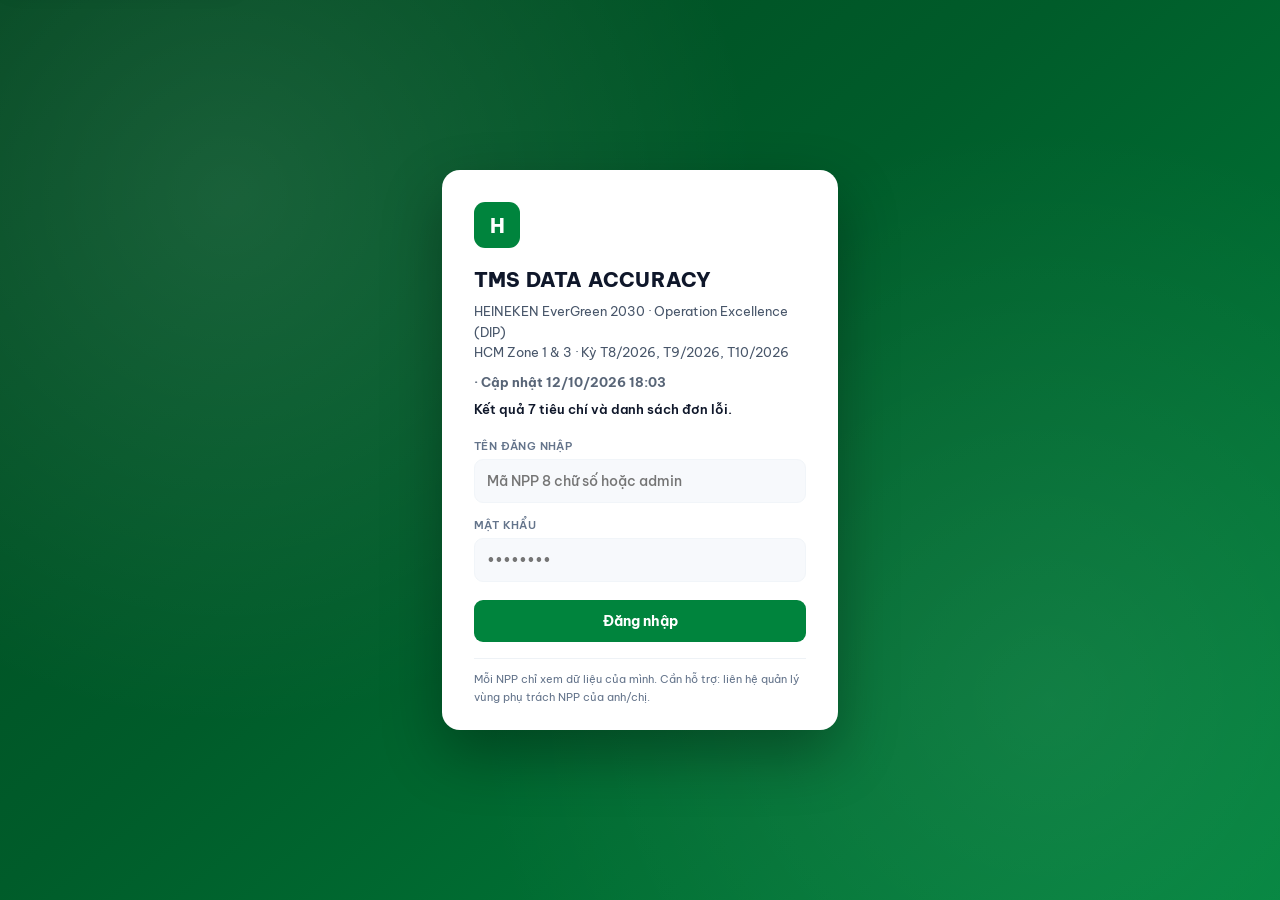
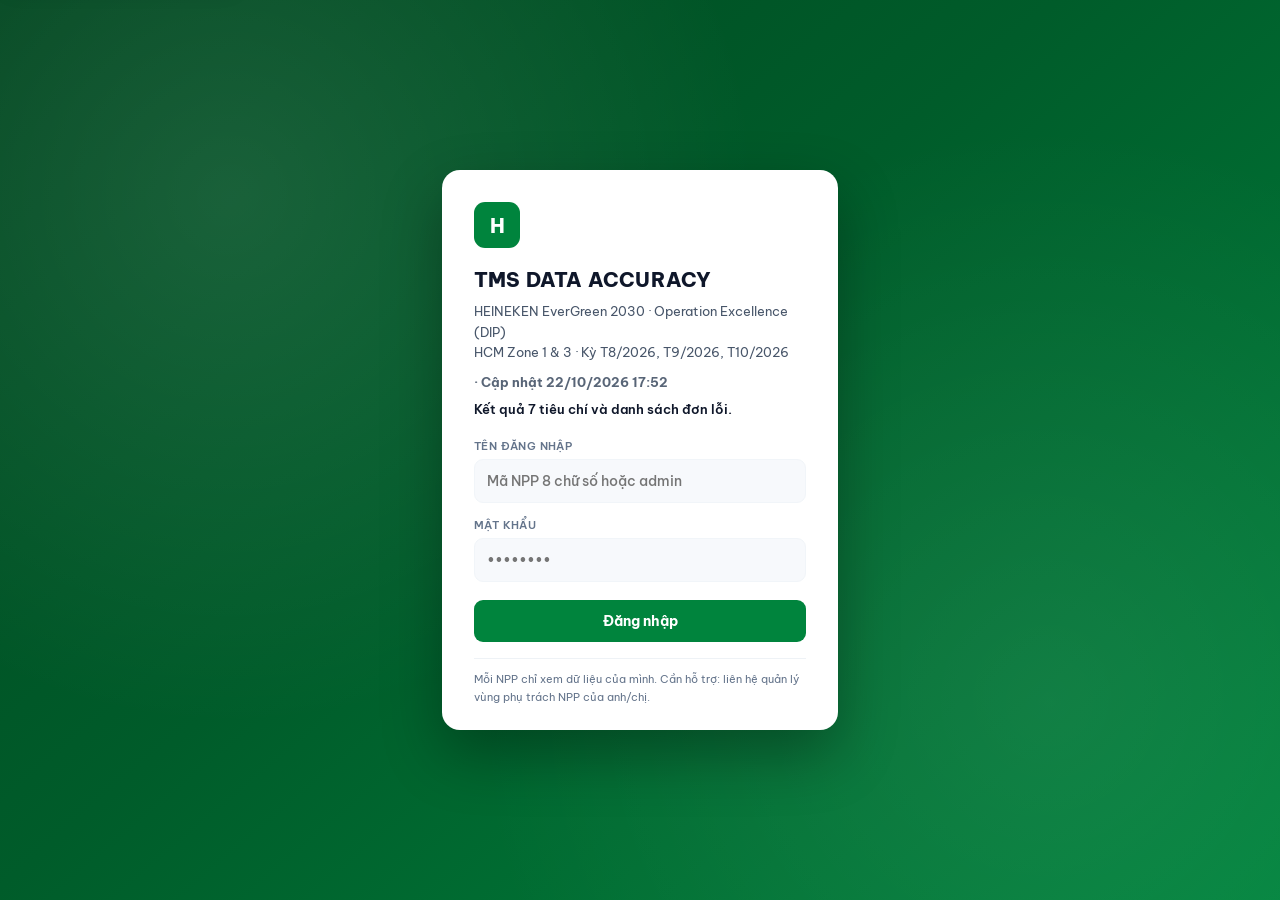
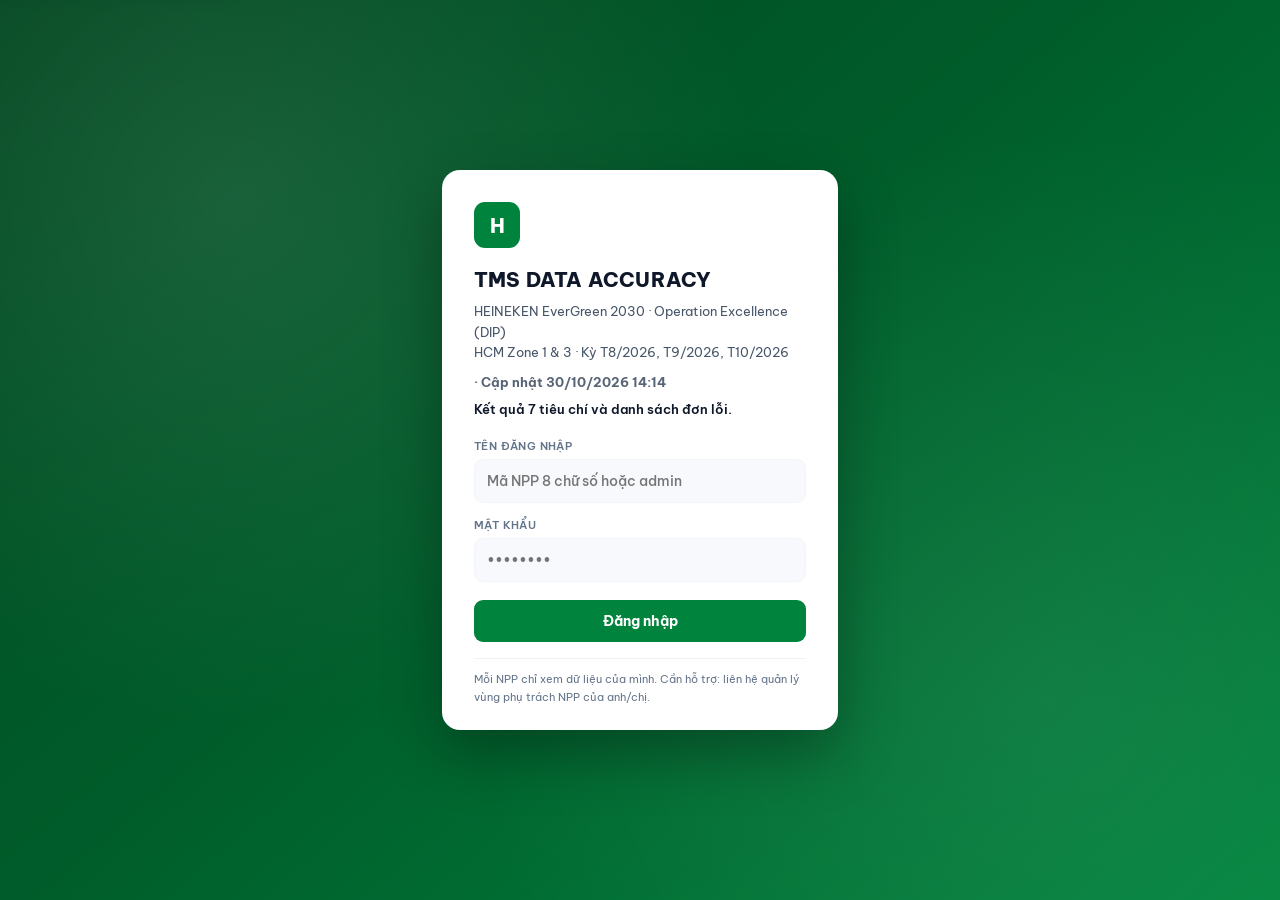
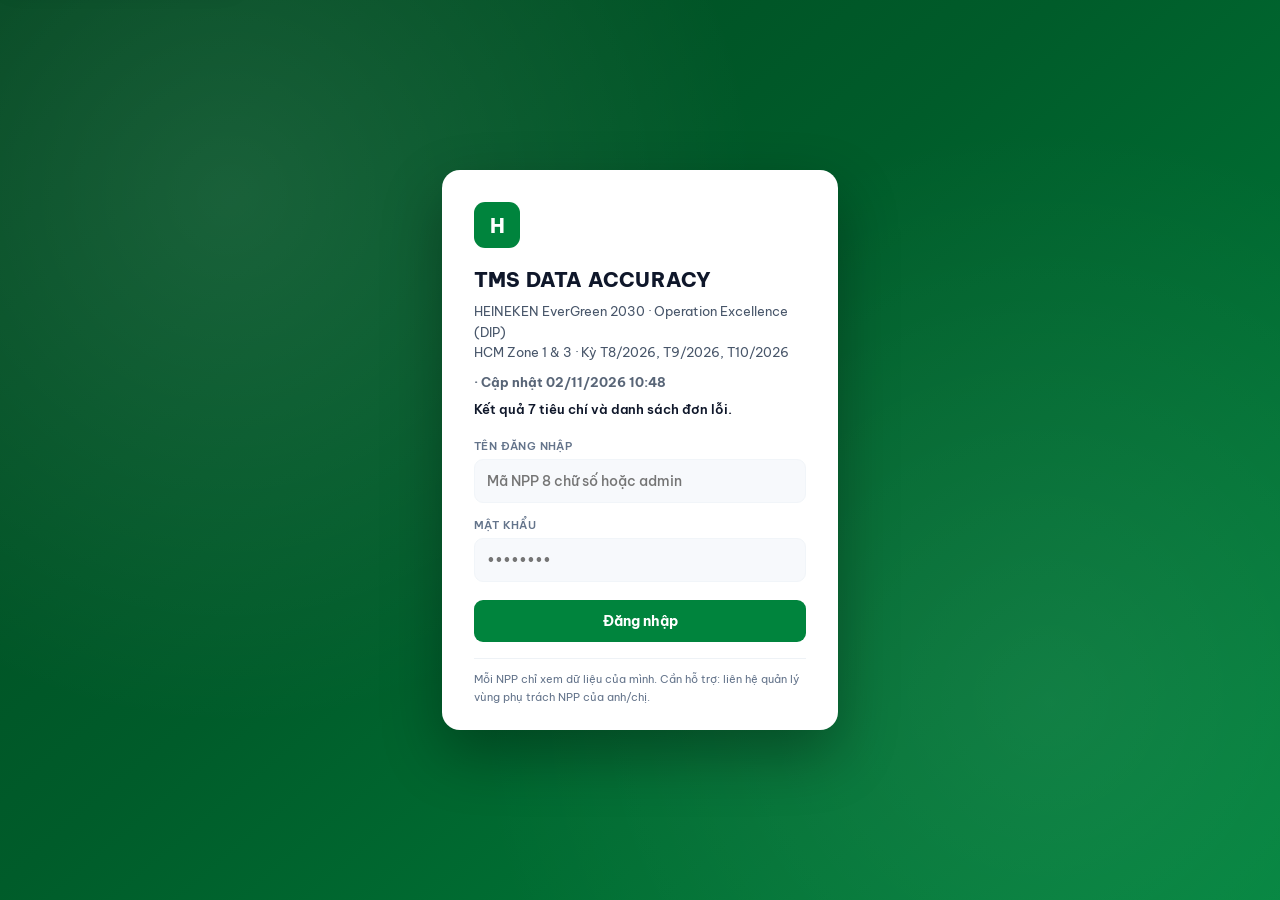
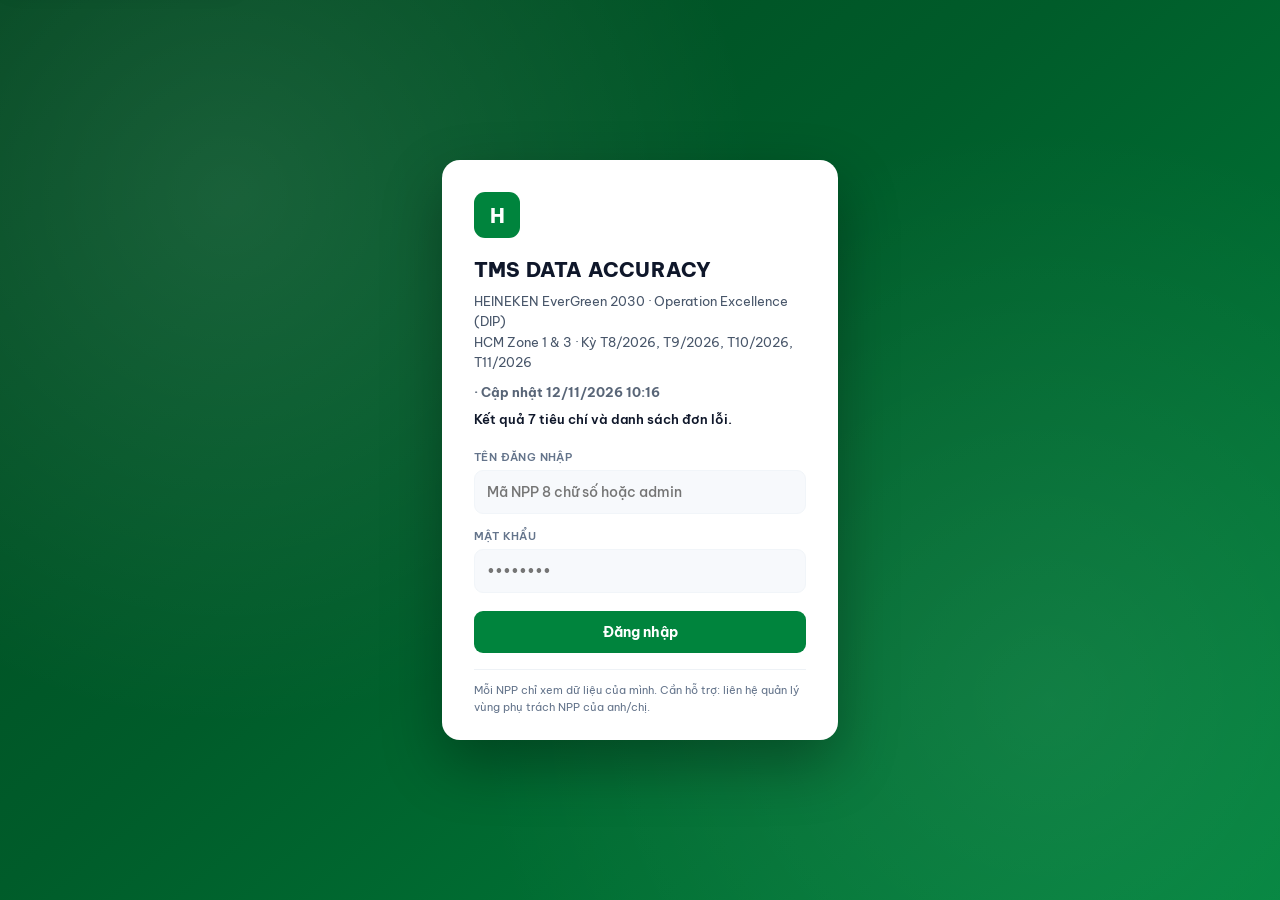
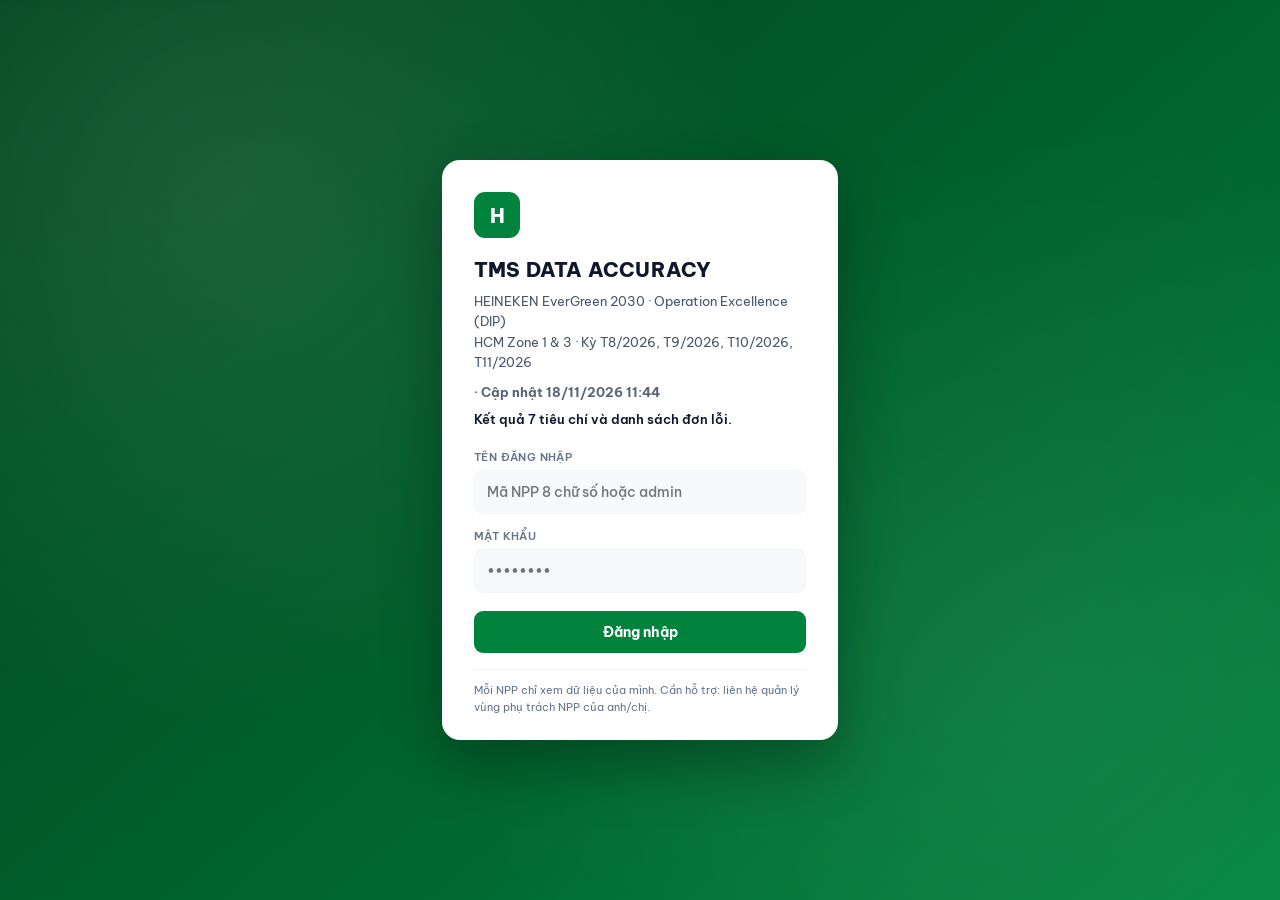
